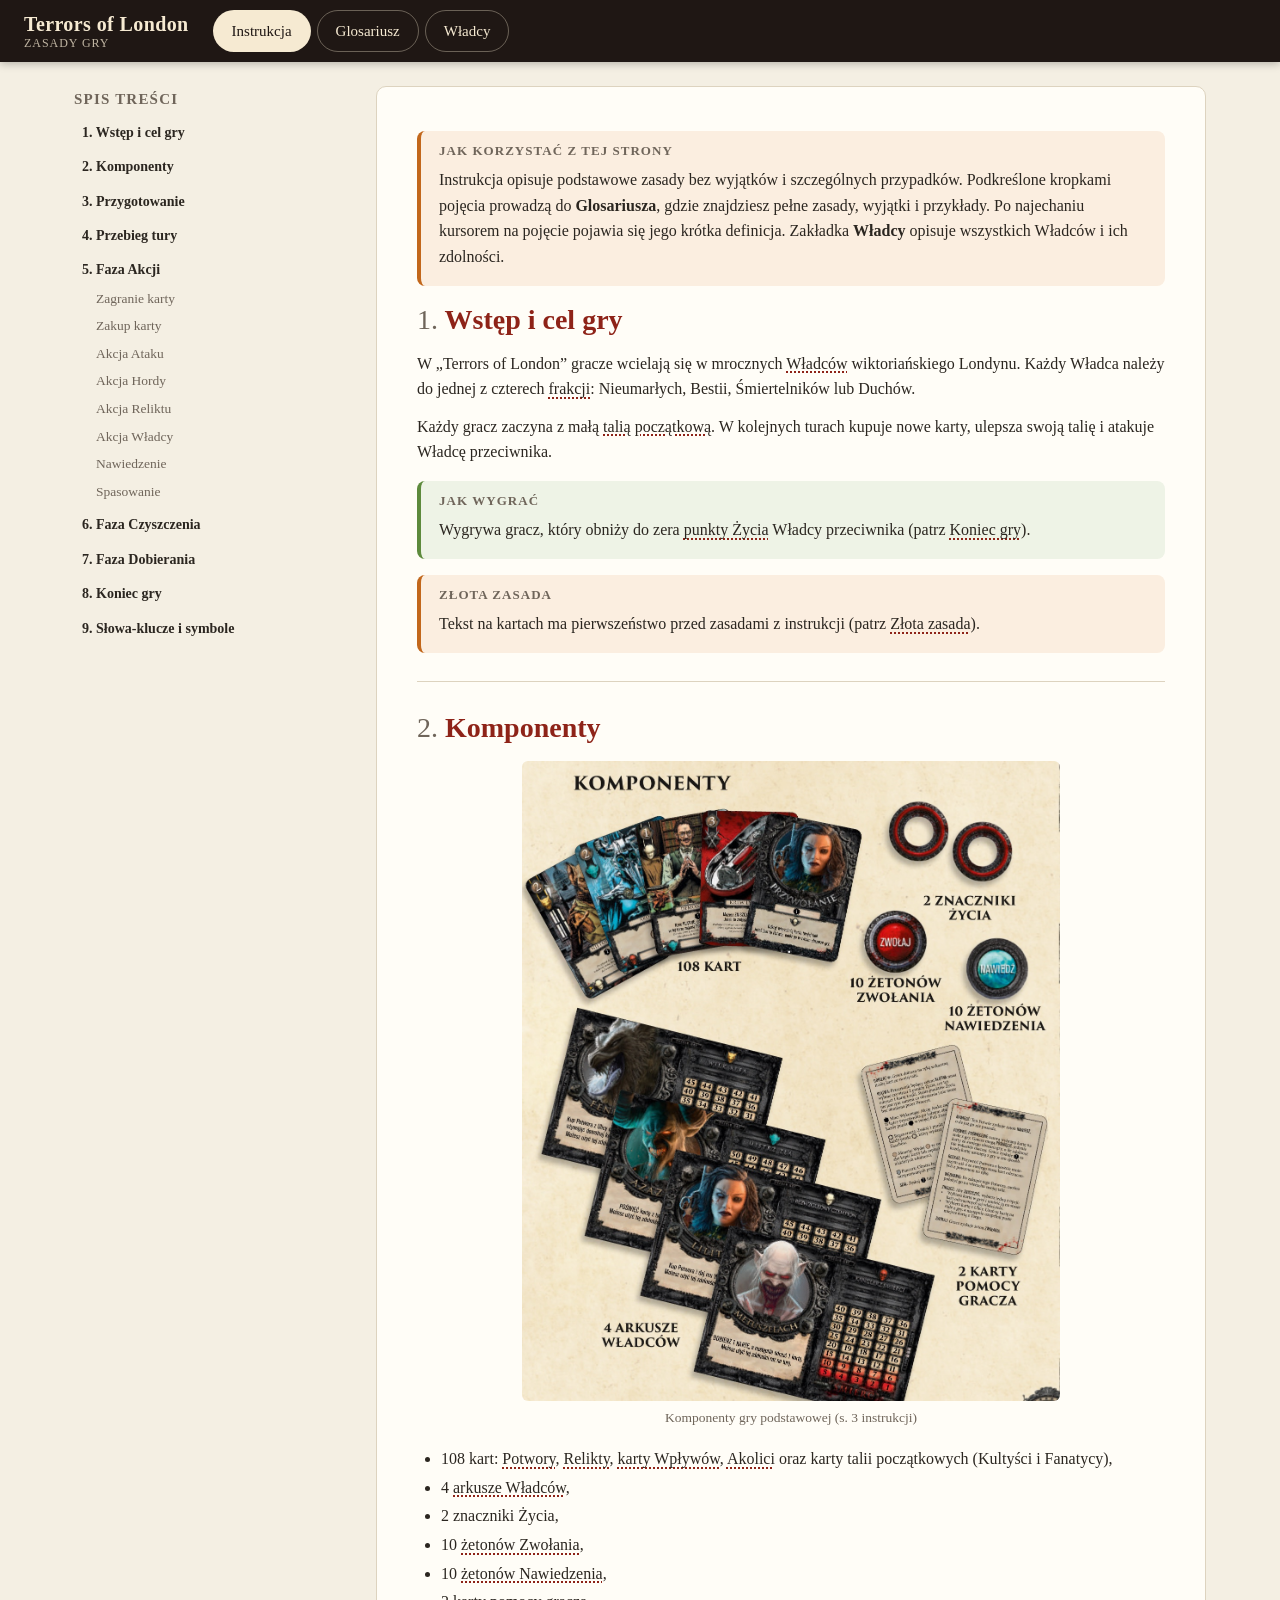
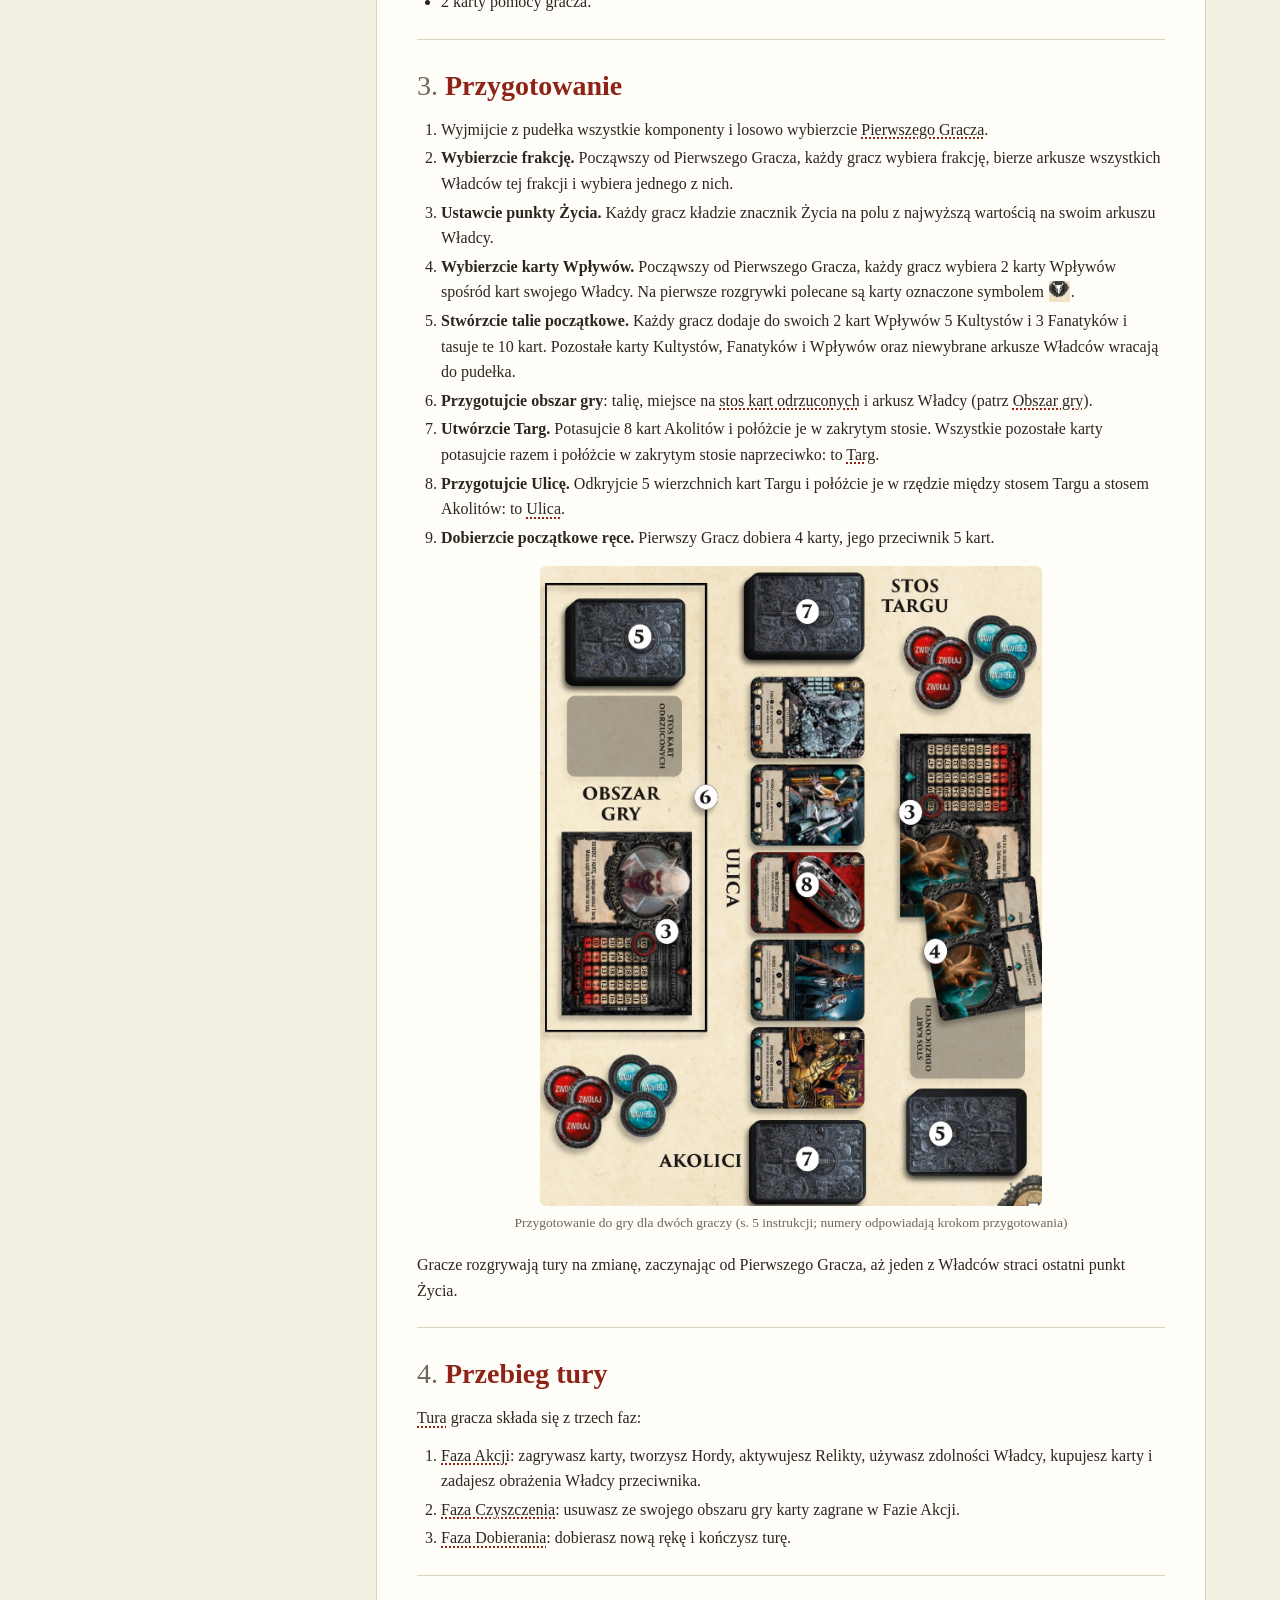
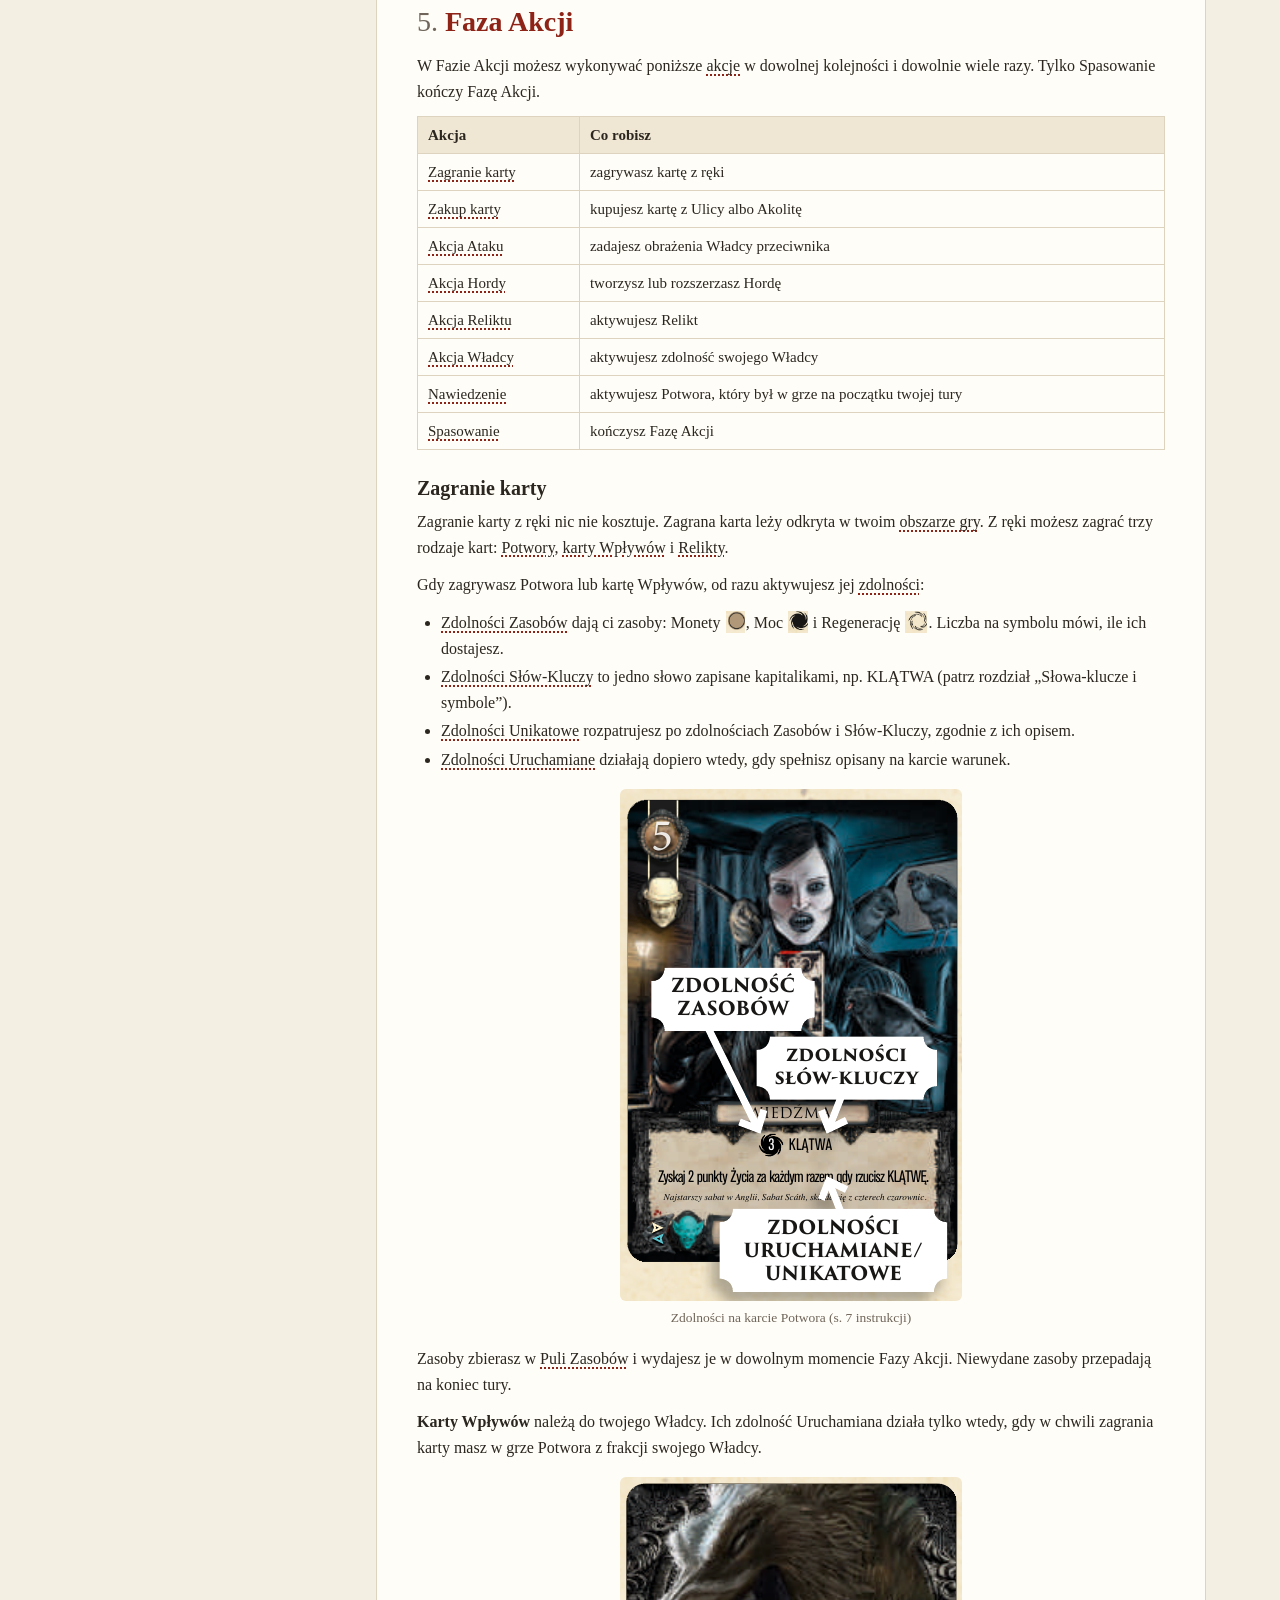
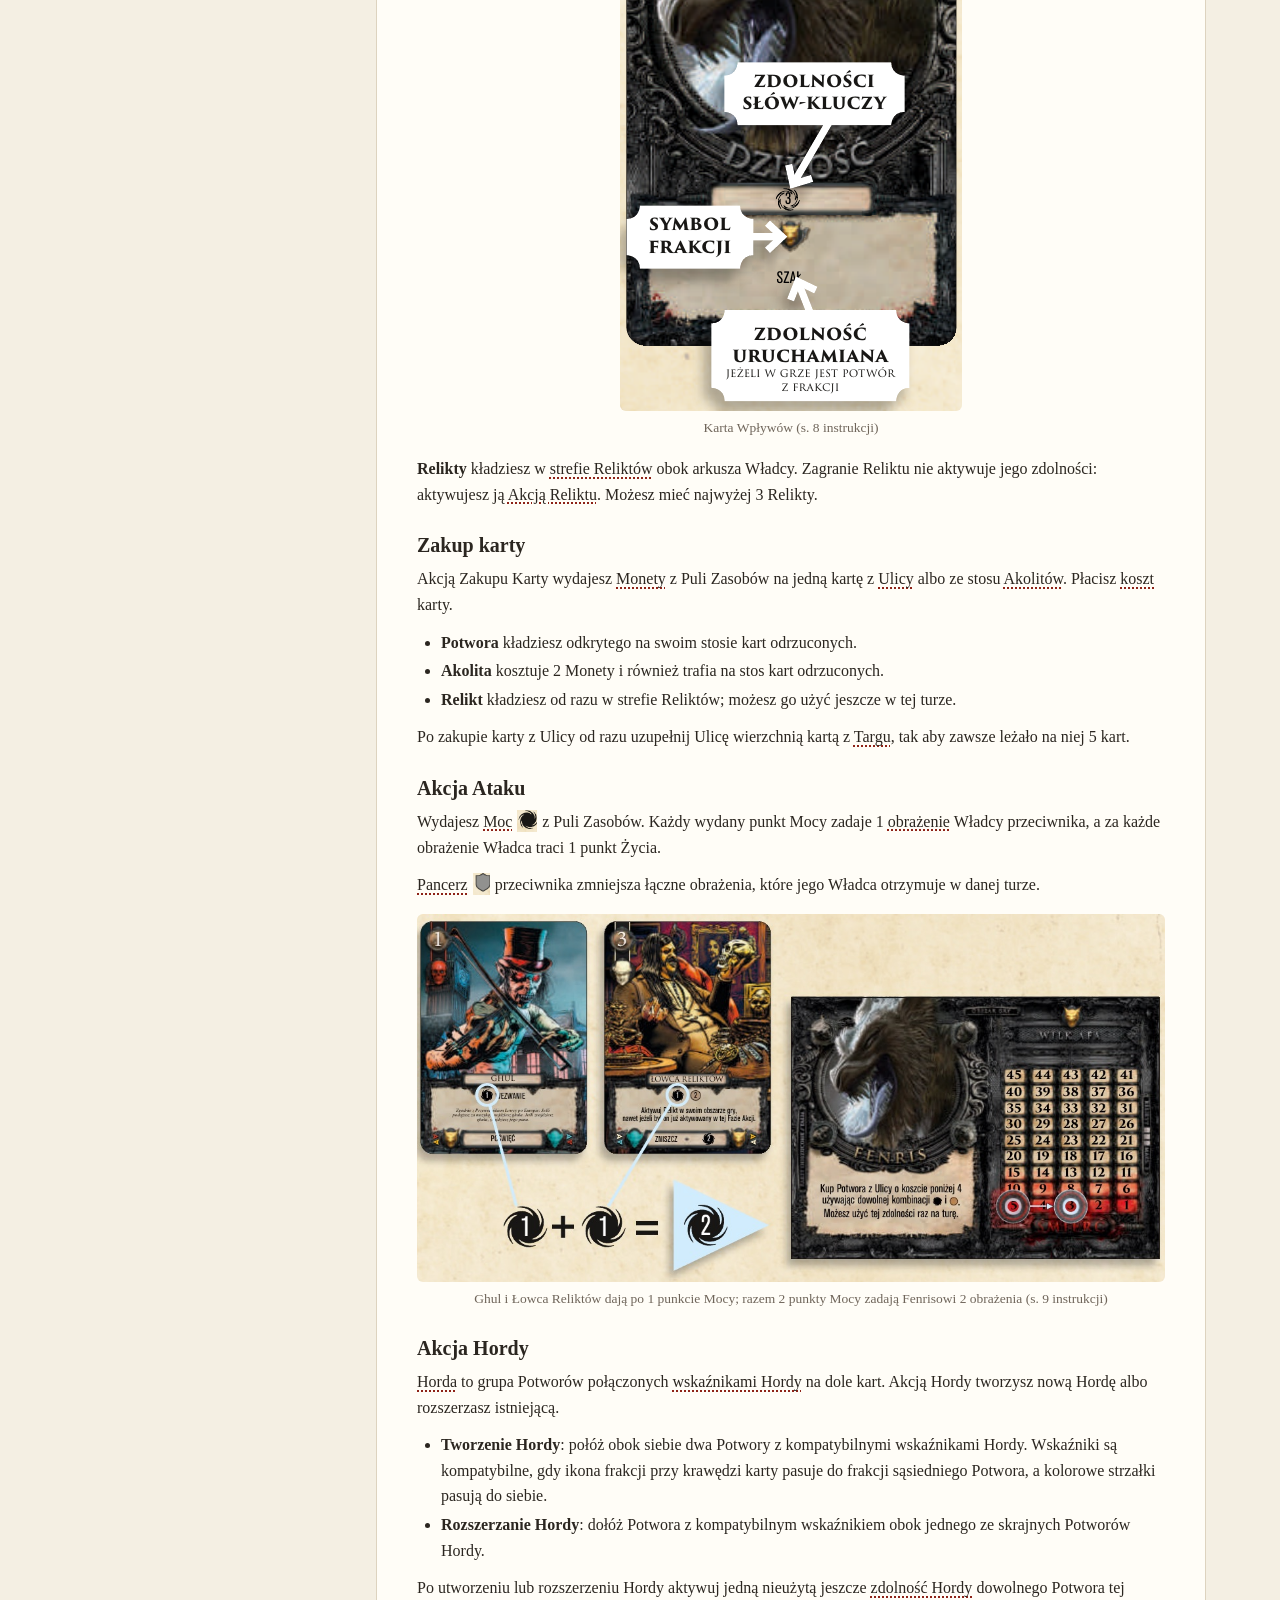
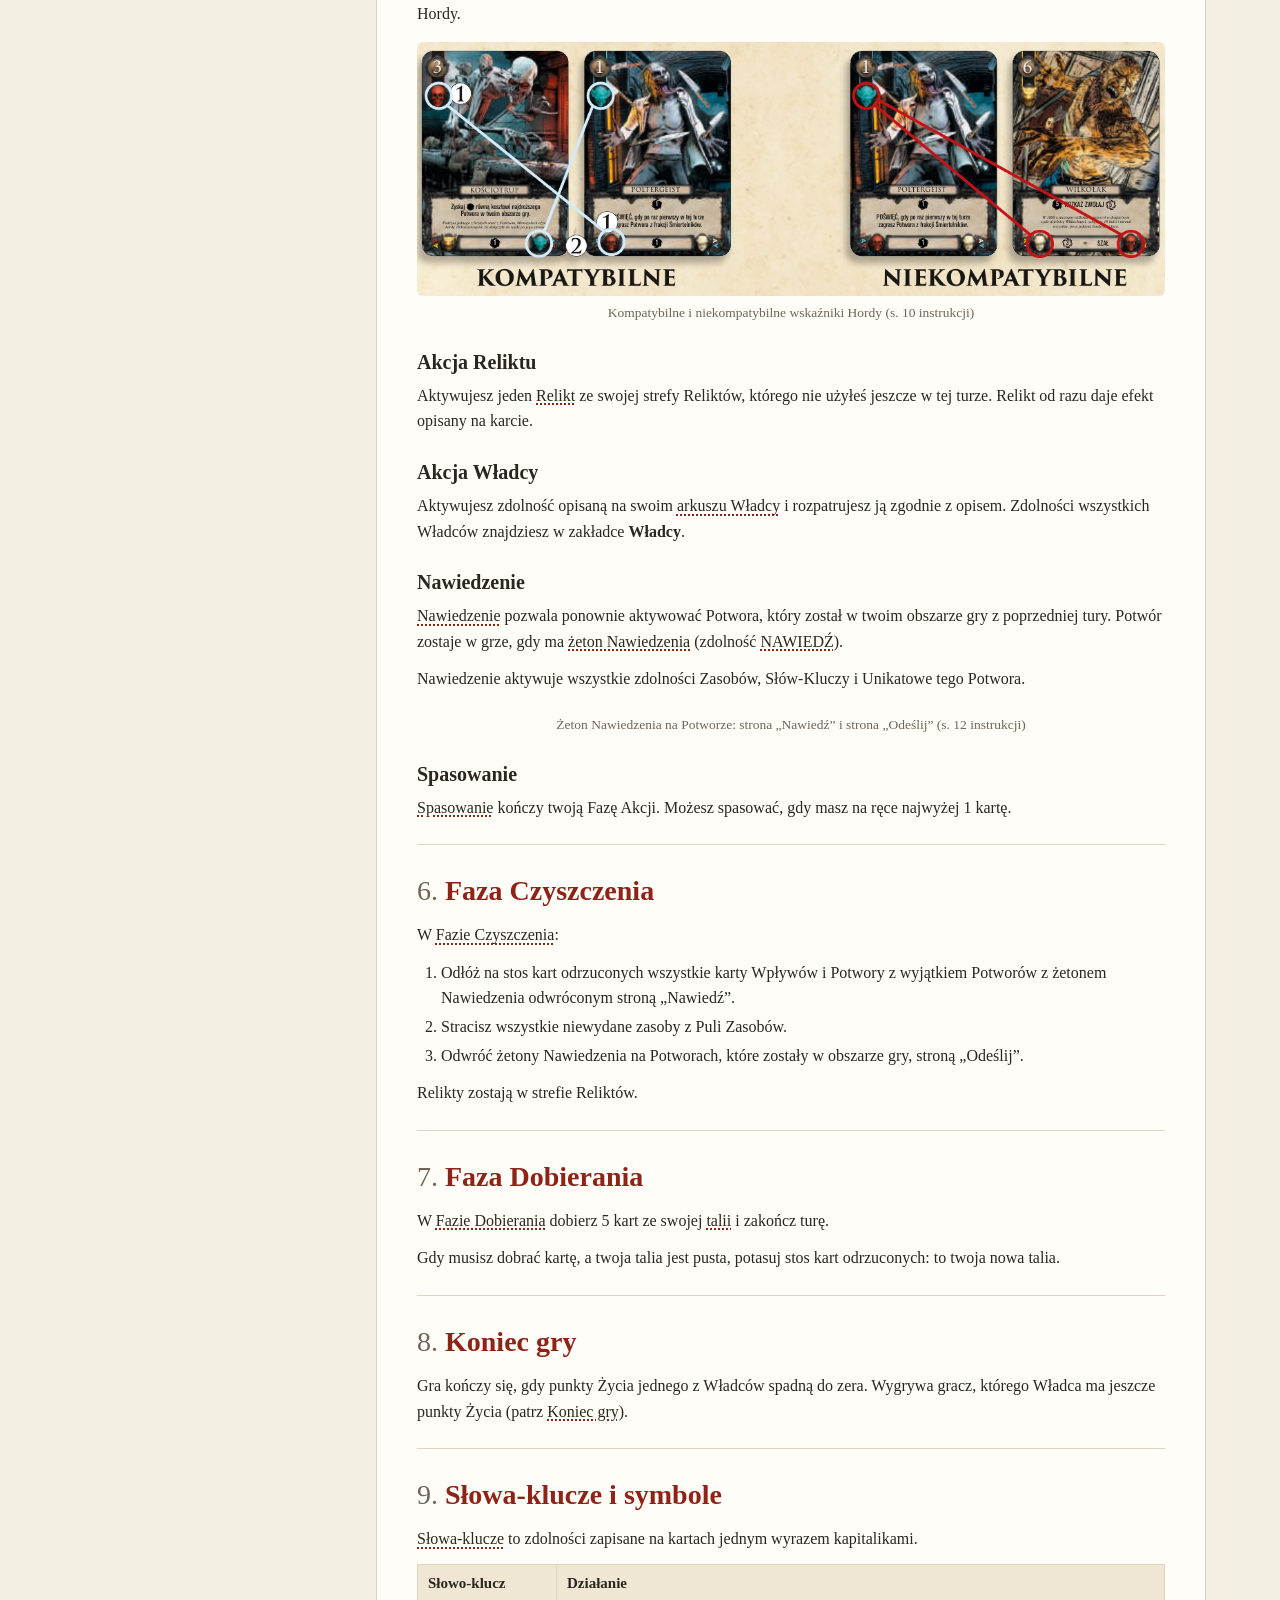
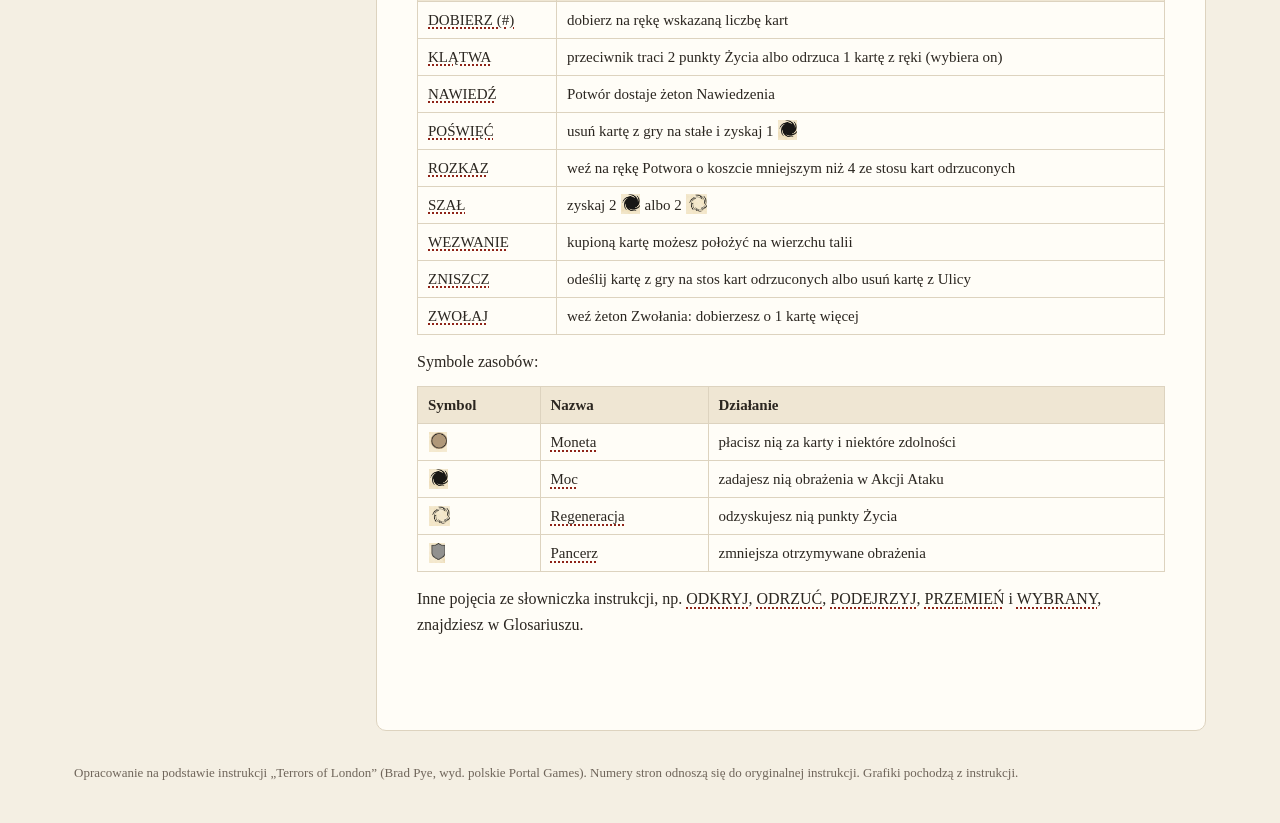
==== terrors-of-london/index.html @ a5dd88fc "Settle rulebook gaps in the Terrors of London base game State the owner's rulings plainly in the glo" ====
<!DOCTYPE html>
<html lang="pl">
<head>
<meta charset="utf-8">
<meta name="viewport" content="width=device-width, initial-scale=1">
<!-- Content Security Policy as a <meta> tag: an exception to the "send CSP as an HTTP header" rule.
     Reason: the page is hosted on GitHub Pages, which cannot send custom response headers,
     and it is also opened locally from file://, where there is no server at all.
     frame-ancestors is left out because browsers ignore it in a <meta> tag.
     The code uses no inline scripts or styles and no eval. On a host that can send headers, send instead:
     Content-Security-Policy: default-src 'self'; object-src 'none'; frame-ancestors 'none'; base-uri 'self'; form-action 'self' -->
<meta http-equiv="Content-Security-Policy" content="default-src 'self'; object-src 'none'; base-uri 'self'; form-action 'self'">
<title>Terrors of London — zasady gry</title>
<link rel="stylesheet" href="style.css?v=1794240911">
<script src="app.js?v=1794240503" defer></script>
</head>
<body>
<header class="top">
  <div class="brand">Terrors of London <span>zasady gry</span></div>
  <nav class="tabs" role="tablist">
    <a href="#rules" class="tab" data-tab="rules" role="tab">Instrukcja</a>
    <a href="#glossary" class="tab" data-tab="glossary" role="tab">Glosariusz</a>
    <a href="#lords" class="tab" data-tab="lords" role="tab">Władcy</a>
  </nav>
  
</header>
<div class="panel" id="rules">
  <nav class="side" aria-label="Spis treści"><h2>Spis treści</h2><ol class="toc"><li class="toc-1"><a href="#i-wstep-i-cel-gry">1. Wstęp i cel gry</a></li><li class="toc-1"><a href="#i-komponenty">2. Komponenty</a></li><li class="toc-1"><a href="#i-przygotowanie">3. Przygotowanie</a></li><li class="toc-1"><a href="#i-przebieg-tury">4. Przebieg tury</a></li><li class="toc-1"><a href="#i-faza-akcji">5. Faza Akcji</a></li><li class="toc-2"><a href="#i-zagranie-karty">Zagranie karty</a></li><li class="toc-2"><a href="#i-zakup-karty">Zakup karty</a></li><li class="toc-2"><a href="#i-akcja-ataku">Akcja Ataku</a></li><li class="toc-2"><a href="#i-akcja-hordy">Akcja Hordy</a></li><li class="toc-2"><a href="#i-akcja-reliktu">Akcja Reliktu</a></li><li class="toc-2"><a href="#i-akcja-wladcy">Akcja Władcy</a></li><li class="toc-2"><a href="#i-nawiedzenie">Nawiedzenie</a></li><li class="toc-2"><a href="#i-spasowanie">Spasowanie</a></li><li class="toc-1"><a href="#i-faza-czyszczenia">6. Faza Czyszczenia</a></li><li class="toc-1"><a href="#i-faza-dobierania">7. Faza Dobierania</a></li><li class="toc-1"><a href="#i-koniec-gry">8. Koniec gry</a></li><li class="toc-1"><a href="#i-slowa-klucze-i-symbole">9. Słowa-klucze i symbole</a></li></ol></nav>
  <main class="content rules"><aside class="box box-note"><h5>Jak korzystać z tej strony</h5><p>Instrukcja opisuje podstawowe zasady bez wyjątków i szczególnych przypadków. Podkreślone kropkami pojęcia prowadzą do <strong>Glosariusza</strong>, gdzie znajdziesz pełne zasady, wyjątki i przykłady. Po najechaniu kursorem na pojęcie pojawia się jego krótka definicja. Zakładka <strong>Władcy</strong> opisuje wszystkich Władców i ich zdolności.</p></aside><section class="chapter"><h2 id="i-wstep-i-cel-gry"><span class="num">1.</span> Wstęp i cel gry </h2><p>W „Terrors of London” gracze wcielają się w mrocznych <a class="term" href="#g-wladca">Władców</a> wiktoriańskiego Londynu. Każdy Władca należy do jednej z czterech <a class="term" href="#g-frakcja">frakcji</a>: Nieumarłych, Bestii, Śmiertelników lub Duchów.</p><p>Każdy gracz zaczyna z małą <a class="term" href="#g-talia-poczatkowa">talią początkową</a>. W kolejnych turach kupuje nowe karty, ulepsza swoją talię i atakuje Władcę przeciwnika.</p><aside class="box box-summary"><h5>Jak wygrać</h5><p>Wygrywa gracz, który obniży do zera <a class="term" href="#g-punkty-zycia">punkty Życia</a> Władcy przeciwnika (patrz <a class="term" href="#g-koniec-gry">Koniec gry</a>).</p></aside><aside class="box box-note"><h5>Złota zasada</h5><p>Tekst na kartach ma pierwszeństwo przed zasadami z instrukcji (patrz <a class="term" href="#g-zlota-zasada">Złota zasada</a>).</p></aside></section><section class="chapter"><h2 id="i-komponenty"><span class="num">2.</span> Komponenty </h2><figure class="fig"><div class="fig-imgs"><a href="img/komponenty.jpg?v=1794240328" target="_blank" rel="noopener"><img src="img/komponenty.jpg?v=1794240328" alt="Komponenty gry podstawowej (s. 3 instrukcji)" loading="lazy"></a></div><figcaption>Komponenty gry podstawowej (s. 3 instrukcji)</figcaption></figure><ul><li>108 kart: <a class="term" href="#g-potwor">Potwory</a>, <a class="term" href="#g-relikt">Relikty</a>, <a class="term" href="#g-karta-wplywow">karty Wpływów</a>, <a class="term" href="#g-akolita">Akolici</a> oraz karty talii początkowych (Kultyści i Fanatycy),</li><li>4 <a class="term" href="#g-arkusz-wladcy">arkusze Władców</a>,</li><li>2 znaczniki Życia,</li><li>10 <a class="term" href="#g-zeton-zwolania">żetonów Zwołania</a>,</li><li>10 <a class="term" href="#g-zeton-nawiedzenia">żetonów Nawiedzenia</a>,</li><li>2 karty pomocy gracza.</li></ul></section><section class="chapter"><h2 id="i-przygotowanie"><span class="num">3.</span> Przygotowanie </h2><ol><li>Wyjmijcie z pudełka wszystkie komponenty i losowo wybierzcie <a class="term" href="#g-pierwszy-gracz">Pierwszego Gracza</a>.</li><li><strong>Wybierzcie frakcję.</strong> Począwszy od Pierwszego Gracza, każdy gracz wybiera frakcję, bierze arkusze wszystkich Władców tej frakcji i wybiera jednego z nich.</li><li><strong>Ustawcie punkty Życia.</strong> Każdy gracz kładzie znacznik Życia na polu z najwyższą wartością na swoim arkuszu Władcy.</li><li><strong>Wybierzcie karty Wpływów.</strong> Począwszy od Pierwszego Gracza, każdy gracz wybiera 2 karty Wpływów spośród kart swojego Władcy. Na pierwsze rozgrywki polecane są karty oznaczone symbolem <img class="icon" src="img/symbol-polecane.png?v=1794240361" alt="symbol kart polecanych na pierwsze rozgrywki" title="symbol kart polecanych na pierwsze rozgrywki">.</li><li><strong>Stwórzcie talie początkowe.</strong> Każdy gracz dodaje do swoich 2 kart Wpływów 5 Kultystów i 3 Fanatyków i tasuje te 10 kart. Pozostałe karty Kultystów, Fanatyków i Wpływów oraz niewybrane arkusze Władców wracają do pudełka.</li><li><strong>Przygotujcie obszar gry</strong>: talię, miejsce na <a class="term" href="#g-stos-kart-odrzuconych">stos kart odrzuconych</a> i arkusz Władcy (patrz <a class="term" href="#g-obszar-gry">Obszar gry</a>).</li><li><strong>Utwórzcie Targ.</strong> Potasujcie 8 kart Akolitów i połóżcie je w zakrytym stosie. Wszystkie pozostałe karty potasujcie razem i połóżcie w zakrytym stosie naprzeciwko: to <a class="term" href="#g-targ">Targ</a>.</li><li><strong>Przygotujcie Ulicę.</strong> Odkryjcie 5 wierzchnich kart Targu i połóżcie je w rzędzie między stosem Targu a stosem Akolitów: to <a class="term" href="#g-ulica">Ulica</a>.</li><li><strong>Dobierzcie początkowe ręce.</strong> Pierwszy Gracz dobiera 4 karty, jego przeciwnik 5 kart.</li></ol><figure class="fig"><div class="fig-imgs"><a href="img/obszar-gry.jpg?v=1794240333" target="_blank" rel="noopener"><img src="img/obszar-gry.jpg?v=1794240333" alt="Przygotowanie do gry dla dwóch graczy (s. 5 instrukcji; numery odpowiadają krokom przygotowania)" loading="lazy"></a></div><figcaption>Przygotowanie do gry dla dwóch graczy (s. 5 instrukcji; numery odpowiadają krokom przygotowania)</figcaption></figure><p>Gracze rozgrywają tury na zmianę, zaczynając od Pierwszego Gracza, aż jeden z Władców straci ostatni punkt Życia.</p></section><section class="chapter"><h2 id="i-przebieg-tury"><span class="num">4.</span> Przebieg tury </h2><p><a class="term" href="#g-tura">Tura</a> gracza składa się z trzech faz:</p><ol><li><a class="term" href="#g-faza-akcji">Faza Akcji</a>: zagrywasz karty, tworzysz Hordy, aktywujesz Relikty, używasz zdolności Władcy, kupujesz karty i zadajesz obrażenia Władcy przeciwnika.</li><li><a class="term" href="#g-faza-czyszczenia">Faza Czyszczenia</a>: usuwasz ze swojego obszaru gry karty zagrane w Fazie Akcji.</li><li><a class="term" href="#g-faza-dobierania">Faza Dobierania</a>: dobierasz nową rękę i kończysz turę.</li></ol></section><section class="chapter"><h2 id="i-faza-akcji"><span class="num">5.</span> Faza Akcji </h2><p>W Fazie Akcji możesz wykonywać poniższe <a class="term" href="#g-akcja">akcje</a> w dowolnej kolejności i dowolnie wiele razy. Tylko Spasowanie kończy Fazę Akcji.</p><div class="table-wrap"><table><thead><tr><th>Akcja</th><th>Co robisz</th></tr></thead><tbody><tr><td><a class="term" href="#g-zagranie-karty">Zagranie karty</a></td><td>zagrywasz kartę z ręki</td></tr><tr><td><a class="term" href="#g-zakup-karty">Zakup karty</a></td><td>kupujesz kartę z Ulicy albo Akolitę</td></tr><tr><td><a class="term" href="#g-akcja-ataku">Akcja Ataku</a></td><td>zadajesz obrażenia Władcy przeciwnika</td></tr><tr><td><a class="term" href="#g-akcja-hordy">Akcja Hordy</a></td><td>tworzysz lub rozszerzasz Hordę</td></tr><tr><td><a class="term" href="#g-akcja-reliktu">Akcja Reliktu</a></td><td>aktywujesz Relikt</td></tr><tr><td><a class="term" href="#g-akcja-wladcy">Akcja Władcy</a></td><td>aktywujesz zdolność swojego Władcy</td></tr><tr><td><a class="term" href="#g-nawiedzenie">Nawiedzenie</a></td><td>aktywujesz Potwora, który był w grze na początku twojej tury</td></tr><tr><td><a class="term" href="#g-spasowanie">Spasowanie</a></td><td>kończysz Fazę Akcji</td></tr></tbody></table></div><div class="sub"><h3 id="i-zagranie-karty">Zagranie karty </h3><p>Zagranie karty z ręki nic nie kosztuje. Zagrana karta leży odkryta w twoim <a class="term" href="#g-obszar-gry">obszarze gry</a>. Z ręki możesz zagrać trzy rodzaje kart: <a class="term" href="#g-potwor">Potwory</a>, <a class="term" href="#g-karta-wplywow">karty Wpływów</a> i <a class="term" href="#g-relikt">Relikty</a>.</p><p>Gdy zagrywasz Potwora lub kartę Wpływów, od razu aktywujesz jej <a class="term" href="#g-zdolnosc">zdolności</a>:</p><ul><li><a class="term" href="#g-zdolnosc-zasobow">Zdolności Zasobów</a> dają ci zasoby: Monety <img class="icon" src="img/moneta.png?v=1794240360" alt="Moneta" title="Moneta">, Moc <img class="icon" src="img/moc.png?v=1794240359" alt="Moc" title="Moc"> i Regenerację <img class="icon" src="img/regeneracja.png?v=1794240360" alt="Regeneracja" title="Regeneracja">. Liczba na symbolu mówi, ile ich dostajesz.</li><li><a class="term" href="#g-zdolnosc-slow-kluczy">Zdolności Słów-Kluczy</a> to jedno słowo zapisane kapitalikami, np. KLĄTWA (patrz rozdział „Słowa-klucze i symbole”).</li><li><a class="term" href="#g-zdolnosc-unikatowa">Zdolności Unikatowe</a> rozpatrujesz po zdolnościach Zasobów i Słów-Kluczy, zgodnie z ich opisem.</li><li><a class="term" href="#g-zdolnosc-uruchamiana">Zdolności Uruchamiane</a> działają dopiero wtedy, gdy spełnisz opisany na karcie warunek.</li></ul><figure class="fig"><div class="fig-imgs"><a href="img/zdolnosci-karty.png?v=1794240333" target="_blank" rel="noopener"><img src="img/zdolnosci-karty.png?v=1794240333" alt="Zdolności na karcie Potwora (s. 7 instrukcji)" loading="lazy"></a></div><figcaption>Zdolności na karcie Potwora (s. 7 instrukcji)</figcaption></figure><p>Zasoby zbierasz w <a class="term" href="#g-pula-zasobow">Puli Zasobów</a> i wydajesz je w dowolnym momencie Fazy Akcji. Niewydane zasoby przepadają na koniec tury.</p><p><strong>Karty Wpływów</strong> należą do twojego Władcy. Ich zdolność Uruchamiana działa tylko wtedy, gdy w chwili zagrania karty masz w grze Potwora z frakcji swojego Władcy.</p><figure class="fig"><div class="fig-imgs"><a href="img/karta-wplywow.png?v=1794240333" target="_blank" rel="noopener"><img src="img/karta-wplywow.png?v=1794240333" alt="Karta Wpływów (s. 8 instrukcji)" loading="lazy"></a></div><figcaption>Karta Wpływów (s. 8 instrukcji)</figcaption></figure><p><strong>Relikty</strong> kładziesz w <a class="term" href="#g-strefa-reliktow">strefie Reliktów</a> obok arkusza Władcy. Zagranie Reliktu nie aktywuje jego zdolności: aktywujesz ją <a class="term" href="#g-akcja-reliktu">Akcją Reliktu</a>. Możesz mieć najwyżej 3 Relikty.</p></div><div class="sub"><h3 id="i-zakup-karty">Zakup karty </h3><p>Akcją Zakupu Karty wydajesz <a class="term" href="#g-moneta">Monety</a> z Puli Zasobów na jedną kartę z <a class="term" href="#g-ulica">Ulicy</a> albo ze stosu <a class="term" href="#g-akolita">Akolitów</a>. Płacisz <a class="term" href="#g-koszt">koszt</a> karty.</p><ul><li><strong>Potwora</strong> kładziesz odkrytego na swoim stosie kart odrzuconych.</li><li><strong>Akolita</strong> kosztuje 2 Monety i również trafia na stos kart odrzuconych.</li><li><strong>Relikt</strong> kładziesz od razu w strefie Reliktów; możesz go użyć jeszcze w tej turze.</li></ul><p>Po zakupie karty z Ulicy od razu uzupełnij Ulicę wierzchnią kartą z <a class="term" href="#g-targ">Targu</a>, tak aby zawsze leżało na niej 5 kart.</p></div><div class="sub"><h3 id="i-akcja-ataku">Akcja Ataku </h3><p>Wydajesz <a class="term" href="#g-moc">Moc</a> <img class="icon" src="img/moc.png?v=1794240359" alt="Moc" title="Moc"> z Puli Zasobów. Każdy wydany punkt Mocy zadaje 1 <a class="term" href="#g-obrazenia">obrażenie</a> Władcy przeciwnika, a za każde obrażenie Władca traci 1 punkt Życia.</p><p><a class="term" href="#g-pancerz">Pancerz</a> <img class="icon" src="img/pancerz.png?v=1794240360" alt="Pancerz" title="Pancerz"> przeciwnika zmniejsza łączne obrażenia, które jego Władca otrzymuje w danej turze.</p><figure class="fig"><div class="fig-imgs"><a href="img/przyklad-ataku.jpg?v=1794240994" target="_blank" rel="noopener"><img src="img/przyklad-ataku.jpg?v=1794240994" alt="Ghul i Łowca Reliktów dają po 1 punkcie Mocy; razem 2 punkty Mocy zadają Fenrisowi 2 obrażenia (s. 9 instrukcji)" loading="lazy"></a></div><figcaption>Ghul i Łowca Reliktów dają po 1 punkcie Mocy; razem 2 punkty Mocy zadają Fenrisowi 2 obrażenia (s. 9 instrukcji)</figcaption></figure></div><div class="sub"><h3 id="i-akcja-hordy">Akcja Hordy </h3><p><a class="term" href="#g-horda">Horda</a> to grupa Potworów połączonych <a class="term" href="#g-wskaznik-hordy">wskaźnikami Hordy</a> na dole kart. Akcją Hordy tworzysz nową Hordę albo rozszerzasz istniejącą.</p><ul><li><strong>Tworzenie Hordy</strong>: połóż obok siebie dwa Potwory z kompatybilnymi wskaźnikami Hordy. Wskaźniki są kompatybilne, gdy ikona frakcji przy krawędzi karty pasuje do frakcji sąsiedniego Potwora, a kolorowe strzałki pasują do siebie.</li><li><strong>Rozszerzanie Hordy</strong>: dołóż Potwora z kompatybilnym wskaźnikiem obok jednego ze skrajnych Potworów Hordy.</li></ul><p>Po utworzeniu lub rozszerzeniu Hordy aktywuj jedną nieużytą jeszcze <a class="term" href="#g-zdolnosc-hordy">zdolność Hordy</a> dowolnego Potwora tej Hordy.</p><figure class="fig"><div class="fig-imgs"><a href="img/horda-kompatybilnosc.jpg?v=1794240335" target="_blank" rel="noopener"><img src="img/horda-kompatybilnosc.jpg?v=1794240335" alt="Kompatybilne i niekompatybilne wskaźniki Hordy (s. 10 instrukcji)" loading="lazy"></a></div><figcaption>Kompatybilne i niekompatybilne wskaźniki Hordy (s. 10 instrukcji)</figcaption></figure></div><div class="sub"><h3 id="i-akcja-reliktu">Akcja Reliktu </h3><p>Aktywujesz jeden <a class="term" href="#g-relikt">Relikt</a> ze swojej strefy Reliktów, którego nie użyłeś jeszcze w tej turze. Relikt od razu daje efekt opisany na karcie.</p></div><div class="sub"><h3 id="i-akcja-wladcy">Akcja Władcy </h3><p>Aktywujesz zdolność opisaną na swoim <a class="term" href="#g-arkusz-wladcy">arkuszu Władcy</a> i rozpatrujesz ją zgodnie z opisem. Zdolności wszystkich Władców znajdziesz w zakładce <strong>Władcy</strong>.</p></div><div class="sub"><h3 id="i-nawiedzenie">Nawiedzenie </h3><p><a class="term" href="#g-nawiedzenie">Nawiedzenie</a> pozwala ponownie aktywować Potwora, który został w twoim obszarze gry z poprzedniej tury. Potwór zostaje w grze, gdy ma <a class="term" href="#g-zeton-nawiedzenia">żeton Nawiedzenia</a> (zdolność <a class="term" href="#g-nawiedz">NAWIEDŹ</a>).</p><p>Nawiedzenie aktywuje wszystkie zdolności Zasobów, Słów-Kluczy i Unikatowe tego Potwora.</p><figure class="fig"><div class="fig-imgs"><a href="img/nawiedzenie.jpg?v=1794240338" target="_blank" rel="noopener"><img src="img/nawiedzenie.jpg?v=1794240338" alt="Żeton Nawiedzenia na Potworze: strona „Nawiedź” i strona „Odeślij” (s. 12 instrukcji)" loading="lazy"></a></div><figcaption>Żeton Nawiedzenia na Potworze: strona „Nawiedź” i strona „Odeślij” (s. 12 instrukcji)</figcaption></figure></div><div class="sub"><h3 id="i-spasowanie">Spasowanie </h3><p><a class="term" href="#g-spasowanie">Spasowanie</a> kończy twoją Fazę Akcji. Możesz spasować, gdy masz na ręce najwyżej 1 kartę.</p></div></section><section class="chapter"><h2 id="i-faza-czyszczenia"><span class="num">6.</span> Faza Czyszczenia </h2><p>W <a class="term" href="#g-faza-czyszczenia">Fazie Czyszczenia</a>:</p><ol><li>Odłóż na stos kart odrzuconych wszystkie karty Wpływów i Potwory z wyjątkiem Potworów z żetonem Nawiedzenia odwróconym stroną „Nawiedź”.</li><li>Stracisz wszystkie niewydane zasoby z Puli Zasobów.</li><li>Odwróć żetony Nawiedzenia na Potworach, które zostały w obszarze gry, stroną „Odeślij”.</li></ol><p>Relikty zostają w strefie Reliktów.</p></section><section class="chapter"><h2 id="i-faza-dobierania"><span class="num">7.</span> Faza Dobierania </h2><p>W <a class="term" href="#g-faza-dobierania">Fazie Dobierania</a> dobierz 5 kart ze swojej <a class="term" href="#g-talia">talii</a> i zakończ turę.</p><p>Gdy musisz dobrać kartę, a twoja talia jest pusta, potasuj stos kart odrzuconych: to twoja nowa talia.</p></section><section class="chapter"><h2 id="i-koniec-gry"><span class="num">8.</span> Koniec gry </h2><p>Gra kończy się, gdy punkty Życia jednego z Władców spadną do zera. Wygrywa gracz, którego Władca ma jeszcze punkty Życia (patrz <a class="term" href="#g-koniec-gry">Koniec gry</a>).</p></section><section class="chapter"><h2 id="i-slowa-klucze-i-symbole"><span class="num">9.</span> Słowa-klucze i symbole </h2><p><a class="term" href="#g-slowo-klucz">Słowa-klucze</a> to zdolności zapisane na kartach jednym wyrazem kapitalikami.</p><div class="table-wrap"><table><thead><tr><th>Słowo-klucz</th><th>Działanie</th></tr></thead><tbody><tr><td><a class="term" href="#g-dobierz">DOBIERZ (#)</a></td><td>dobierz na rękę wskazaną liczbę kart</td></tr><tr><td><a class="term" href="#g-klatwa">KLĄTWA</a></td><td>przeciwnik traci 2 punkty Życia albo odrzuca 1 kartę z ręki (wybiera on)</td></tr><tr><td><a class="term" href="#g-nawiedz">NAWIEDŹ</a></td><td>Potwór dostaje żeton Nawiedzenia</td></tr><tr><td><a class="term" href="#g-poswiec">POŚWIĘĆ</a></td><td>usuń kartę z gry na stałe i zyskaj 1 <img class="icon" src="img/moc.png?v=1794240359" alt="Moc" title="Moc"></td></tr><tr><td><a class="term" href="#g-rozkaz">ROZKAZ</a></td><td>weź na rękę Potwora o koszcie mniejszym niż 4 ze stosu kart odrzuconych</td></tr><tr><td><a class="term" href="#g-szal">SZAŁ</a></td><td>zyskaj 2 <img class="icon" src="img/moc.png?v=1794240359" alt="Moc" title="Moc"> albo 2 <img class="icon" src="img/regeneracja.png?v=1794240360" alt="Regeneracja" title="Regeneracja"></td></tr><tr><td><a class="term" href="#g-wezwanie">WEZWANIE</a></td><td>kupioną kartę możesz położyć na wierzchu talii</td></tr><tr><td><a class="term" href="#g-zniszcz">ZNISZCZ</a></td><td>odeślij kartę z gry na stos kart odrzuconych albo usuń kartę z Ulicy</td></tr><tr><td><a class="term" href="#g-zwolaj">ZWOŁAJ</a></td><td>weź żeton Zwołania: dobierzesz o 1 kartę więcej</td></tr></tbody></table></div><p>Symbole zasobów:</p><div class="table-wrap"><table><thead><tr><th>Symbol</th><th>Nazwa</th><th>Działanie</th></tr></thead><tbody><tr><td><img class="icon" src="img/moneta.png?v=1794240360" alt="Moneta" title="Moneta"></td><td><a class="term" href="#g-moneta">Moneta</a></td><td>płacisz nią za karty i niektóre zdolności</td></tr><tr><td><img class="icon" src="img/moc.png?v=1794240359" alt="Moc" title="Moc"></td><td><a class="term" href="#g-moc">Moc</a></td><td>zadajesz nią obrażenia w Akcji Ataku</td></tr><tr><td><img class="icon" src="img/regeneracja.png?v=1794240360" alt="Regeneracja" title="Regeneracja"></td><td><a class="term" href="#g-regeneracja">Regeneracja</a></td><td>odzyskujesz nią punkty Życia</td></tr><tr><td><img class="icon" src="img/pancerz.png?v=1794240360" alt="Pancerz" title="Pancerz"></td><td><a class="term" href="#g-pancerz">Pancerz</a></td><td>zmniejsza otrzymywane obrażenia</td></tr></tbody></table></div><p>Inne pojęcia ze słowniczka instrukcji, np. <a class="term" href="#g-odkryj">ODKRYJ</a>, <a class="term" href="#g-odrzuc">ODRZUĆ</a>, <a class="term" href="#g-podejrzyj">PODEJRZYJ</a>, <a class="term" href="#g-przemien">PRZEMIEŃ</a> i <a class="term" href="#g-wybrany">WYBRANY</a>, znajdziesz w Glosariuszu.</p></section></main>
</div>
<div class="panel" id="glossary">
  <nav class="side" aria-label="Indeks glosariusza">
    <h2>Glosariusz</h2>
    <label class="search"><span class="sr">Szukaj hasła</span>
      <input id="search" type="search" placeholder="Szukaj hasła…" autocomplete="off"></label>
    <label class="search-full"><input id="search-full-text" type="checkbox"> szukaj także w treści</label>
    <p class="count" id="result-count"></p>
    <div class="letters"><a href="#letter-10">A</a><a href="#letter-12">B</a><a href="#letter-13">C</a><a href="#letter-15">D</a><a href="#letter-18">F</a><a href="#letter-20">H</a><a href="#letter-23">K</a><a href="#letter-26">M</a><a href="#letter-27">N</a><a href="#letter-29">O</a><a href="#letter-31">P</a><a href="#letter-33">R</a><a href="#letter-34">S</a><a href="#letter-35">Ś</a><a href="#letter-36">T</a><a href="#letter-37">U</a><a href="#letter-39">W</a><a href="#letter-42">Z</a><a href="#letter-44">Ż</a></div>
  </nav>
  <main class="content gloss">
    <p class="gloss-intro">Hasła o wspólnym pierwszym słowie są zebrane w grupy (▸).
    Hasła zapisane kursywą są odsyłaczami do hasła głównego.</p>
    <p class="empty" id="no-results" hidden>Brak haseł pasujących do wyszukiwania.</p>
    <section class="letter" id="letter-10"><h2>A</h2><section class="group" data-search="Akcja Akcja Ataku Akcja Hordy Akcja Reliktu Akcja Władcy"><h3 class="group-title"><span class="group-mark" aria-hidden="true">▸</span> <a class="term" href="#g-akcja">Akcja</a></h3><div class="group-body"><article class="entry" id="g-akcja" data-search="Akcja"><h3><span class="t">Akcja</span><button type="button" class="copy-link" data-anchor="g-akcja" title="Kopiuj link" aria-label="Kopiuj link do hasła Akcja"><svg viewBox="0 0 24 24" width="16" height="16" fill="none" stroke="currentColor" stroke-width="2" stroke-linecap="round" stroke-linejoin="round" aria-hidden="true"><path d="M10 13a5 5 0 0 0 7.54.54l3-3a5 5 0 0 0-7.07-7.07l-1.72 1.71"/><path d="M14 11a5 5 0 0 0-7.54-.54l-3 3a5 5 0 0 0 7.07 7.07l1.71-1.71"/></svg></button><span class="pages">instrukcja s. 6</span></h3><div class="def"><p>Pojedyncze działanie gracza w jego <a class="term" href="#g-faza-akcji">Fazie Akcji</a>.</p></div><section><h4>Zasady </h4><p>W Fazie Akcji gracz może wykonywać poniższe akcje w dowolnej kolejności i dowolnie wiele razy:</p><ul><li><a class="term" href="#g-zagranie-karty">Zagranie karty</a>: zagranie karty z ręki,</li><li><a class="term" href="#g-zakup-karty">Zakup karty</a>: zakup karty z <a class="term" href="#g-ulica">Ulicy</a> lub ze stosu <a class="term" href="#g-akolita">Akolitów</a>,</li><li><a class="term" href="#g-akcja-ataku">Akcja Ataku</a>: zadanie obrażeń przeciwnikowi,</li><li><a class="term" href="#g-akcja-hordy">Akcja Hordy</a>: utworzenie lub rozszerzenie <a class="term" href="#g-horda">Hordy</a>,</li><li><a class="term" href="#g-akcja-reliktu">Akcja Reliktu</a>: aktywacja <a class="term" href="#g-relikt">Reliktu</a>,</li><li><a class="term" href="#g-akcja-wladcy">Akcja Władcy</a>: aktywacja zdolności <a class="term" href="#g-wladca">Władcy</a>,</li><li><a class="term" href="#g-nawiedzenie">Nawiedzenie</a>: aktywacja Potwora, który był w grze na początku tury gracza,</li><li><a class="term" href="#g-spasowanie">Spasowanie</a>: koniec Fazy Akcji.</li></ul></section><section><h4>Wyjątki i szczególne przypadki </h4><ul><li><a class="term" href="#g-spasowanie">Spasowanie</a> można wykonać tylko raz: kończy ono Fazę Akcji.</li><li>Każdy <a class="term" href="#g-relikt">Relikt</a> można aktywować tylko raz na turę, każdą <a class="term" href="#g-zdolnosc-hordy">zdolność Hordy</a> tylko raz na Fazę Akcji, a każdego Potwora tylko raz na turę akcją <a class="term" href="#g-nawiedzenie">Nawiedzenia</a>.</li><li>Zdolności Władców z gry podstawowej działają raz na turę (napis na arkuszu Władcy).</li></ul></section><footer class="related"><h4>Powiązane hasła</h4><ul><li><a class="chip term" href="#g-faza-akcji">Faza Akcji</a></li><li><a class="chip term" href="#g-zagranie-karty">Zagranie karty</a></li><li><a class="chip term" href="#g-zakup-karty">Zakup karty</a></li><li><a class="chip term" href="#g-ulica">Ulica</a></li><li><a class="chip term" href="#g-akolita">Akolita</a></li><li><a class="chip term" href="#g-akcja-ataku">Akcja Ataku</a></li><li><a class="chip term" href="#g-akcja-hordy">Akcja Hordy</a></li><li><a class="chip term" href="#g-horda">Horda</a></li><li><a class="chip term" href="#g-akcja-reliktu">Akcja Reliktu</a></li><li><a class="chip term" href="#g-relikt">Relikt</a></li><li><a class="chip term" href="#g-akcja-wladcy">Akcja Władcy</a></li><li><a class="chip term" href="#g-wladca">Władca</a></li><li><a class="chip term" href="#g-nawiedzenie">Nawiedzenie</a></li><li><a class="chip term" href="#g-spasowanie">Spasowanie</a></li><li><a class="chip term" href="#g-zdolnosc-hordy">Zdolność Hordy</a></li></ul></footer></article><article class="entry" id="g-akcja-ataku" data-search="Akcja Ataku Atak"><h3><span class="t">Akcja Ataku</span><button type="button" class="copy-link" data-anchor="g-akcja-ataku" title="Kopiuj link" aria-label="Kopiuj link do hasła Akcja Ataku"><svg viewBox="0 0 24 24" width="16" height="16" fill="none" stroke="currentColor" stroke-width="2" stroke-linecap="round" stroke-linejoin="round" aria-hidden="true"><path d="M10 13a5 5 0 0 0 7.54.54l3-3a5 5 0 0 0-7.07-7.07l-1.72 1.71"/><path d="M14 11a5 5 0 0 0-7.54-.54l-3 3a5 5 0 0 0 7.07 7.07l1.71-1.71"/></svg></button><span class="pages">instrukcja s. 9</span></h3><div class="def"><p><a class="term" href="#g-akcja">Akcja</a>, w której gracz wydaje <a class="term" href="#g-moc">Moc</a> <img class="icon" src="img/moc.png?v=1794240359" alt="Moc" title="Moc"> ze swojej <a class="term" href="#g-pula-zasobow">Puli Zasobów</a>, aby zadać <a class="term" href="#g-obrazenia">obrażenia</a> Władcy przeciwnika.</p></div><section><h4>Zasady </h4><ul><li>Za każdy punkt Mocy wydany w Akcji Ataku gracz przypisuje 1 punkt obrażeń Władcy przeciwnika.</li><li>Władca traci 1 <a class="term" href="#g-punkty-zycia">punkt Życia</a> za każdy przypisany mu punkt obrażeń.</li><li>Gracz może wykonać Akcję Ataku wiele razy w turze, za każdym razem wydając część Mocy.</li></ul></section><section><h4>Wyjątki i szczególne przypadki </h4><ul><li><a class="term" href="#g-pancerz">Pancerz</a> przeciwnika zmniejsza łączną liczbę obrażeń, które jego Władca otrzymuje w danej turze.</li><li>Pancerz nie chroni przed <a class="term" href="#g-strata-punktow-zycia">stratą punktów Życia</a>, np. z <a class="term" href="#g-klatwa">KLĄTWY</a>.</li></ul></section><section><h4>Przykład </h4><p>Ghul daje 1 punkt Mocy, a Łowca Reliktów kolejny. Gracz wydaje 2 punkty Mocy w Akcji Ataku i zadaje Fenrisowi 2 obrażenia: znacznik Życia Fenrisa przesuwa się z 5 na 3.</p><figure class="fig"><div class="fig-imgs"><a href="img/przyklad-ataku.jpg?v=1794240994" target="_blank" rel="noopener"><img src="img/przyklad-ataku.jpg?v=1794240994" alt="Przykład Akcji Ataku (s. 9 instrukcji)" loading="lazy"></a></div><figcaption>Przykład Akcji Ataku (s. 9 instrukcji)</figcaption></figure></section><footer class="related"><h4>Powiązane hasła</h4><ul><li><a class="chip term" href="#g-akcja">Akcja</a></li><li><a class="chip term" href="#g-moc">Moc</a></li><li><a class="chip term" href="#g-pula-zasobow">Pula Zasobów</a></li><li><a class="chip term" href="#g-obrazenia">Obrażenia</a></li><li><a class="chip term" href="#g-punkty-zycia">Punkty Życia</a></li><li><a class="chip term" href="#g-pancerz">Pancerz</a></li><li><a class="chip term" href="#g-strata-punktow-zycia">Strata punktów Życia</a></li><li><a class="chip term" href="#g-klatwa">Klątwa</a></li></ul></footer></article><article class="entry" id="g-akcja-hordy" data-search="Akcja Hordy Rozszerzenie Hordy Tworzenie Hordy"><h3><span class="t">Akcja Hordy</span><button type="button" class="copy-link" data-anchor="g-akcja-hordy" title="Kopiuj link" aria-label="Kopiuj link do hasła Akcja Hordy"><svg viewBox="0 0 24 24" width="16" height="16" fill="none" stroke="currentColor" stroke-width="2" stroke-linecap="round" stroke-linejoin="round" aria-hidden="true"><path d="M10 13a5 5 0 0 0 7.54.54l3-3a5 5 0 0 0-7.07-7.07l-1.72 1.71"/><path d="M14 11a5 5 0 0 0-7.54-.54l-3 3a5 5 0 0 0 7.07 7.07l1.71-1.71"/></svg></button><span class="pages">instrukcja s. 10–11</span></h3><div class="def"><p><a class="term" href="#g-akcja">Akcja</a>, którą gracz tworzy nową <a class="term" href="#g-horda">Hordę</a> z dwóch Potworów albo rozszerza istniejącą Hordę o kolejnego Potwora.</p></div><section><h4>Zasady </h4><ul><li><strong>Tworzenie Hordy</strong>: gracz musi mieć w grze dwa <a class="term" href="#g-potwor">Potwory</a> z kompatybilnymi <a class="term" href="#g-wskaznik-hordy">wskaźnikami Hordy</a>. Kładzie je obok siebie.</li><li><strong>Rozszerzanie Hordy</strong>: gracz dokłada Potwora obok jednego ze skrajnych Potworów Hordy. Wskaźnik nowego Potwora musi być kompatybilny ze wskaźnikiem sąsiedniego Potwora.</li><li>Po utworzeniu lub rozszerzeniu Hordy gracz aktywuje jedną nieużytą jeszcze <a class="term" href="#g-zdolnosc-hordy">zdolność Hordy</a> dowolnego Potwora tej Hordy.</li></ul></section><section><h4>Wyjątki i szczególne przypadki </h4><ul><li>Nie można wykonać Akcji Hordy bez Potworów w grze, które mają kompatybilne wskaźniki Hordy.</li><li>Potwór, który jest częścią Hordy, nie może zostać częścią innej Hordy w tej samej Fazie Akcji.</li><li>Tej samej zdolności Hordy nie można aktywować więcej niż raz w tej samej Fazie Akcji.</li><li>Wybór zdolności Hordy nie zależy od wskaźników, które połączyły Potwory: można wybrać zdolność dowolnego Potwora Hordy, także dołączonego wcześniej.</li><li>Gdy Potwór z <a class="term" href="#g-zeton-nawiedzenia">żetonem Nawiedzenia</a> staje się częścią Hordy, jego żeton odwraca się stroną „Odeślij” do góry.</li></ul></section><section><h4>Przykład </h4><p>Gracz tworzy Hordę z Kościotrupa i Poltergeista i aktywuje zdolność Hordy Kościotrupa: 1 <img class="icon" src="img/moc.png?v=1794240359" alt="Moc" title="Moc">. Później rozszerza Hordę o Wilkołaka. Zdolność Hordy Kościotrupa jest już zużyta, więc gracz wybiera jedną z pozostałych: zdolność Poltergeista albo jedną z dwóch zdolności Wilkołaka.</p><figure class="fig"><div class="fig-imgs"><a href="img/horda-rozszerzenie.jpg?v=1794240336" target="_blank" rel="noopener"><img src="img/horda-rozszerzenie.jpg?v=1794240336" alt="Rozszerzenie Hordy o Wilkołaka (s. 11 instrukcji)" loading="lazy"></a></div><figcaption>Rozszerzenie Hordy o Wilkołaka (s. 11 instrukcji)</figcaption></figure><figure class="fig"><div class="fig-imgs"><a href="img/horda-zdolnosci.jpg?v=1794240337" target="_blank" rel="noopener"><img src="img/horda-zdolnosci.jpg?v=1794240337" alt="Zdolności Hordy po rozszerzeniu; zdolność Kościotrupa jest już zużyta (s. 11 instrukcji)" loading="lazy"></a></div><figcaption>Zdolności Hordy po rozszerzeniu; zdolność Kościotrupa jest już zużyta (s. 11 instrukcji)</figcaption></figure></section><footer class="related"><h4>Powiązane hasła</h4><ul><li><a class="chip term" href="#g-akcja">Akcja</a></li><li><a class="chip term" href="#g-horda">Horda</a></li><li><a class="chip term" href="#g-potwor">Potwór</a></li><li><a class="chip term" href="#g-wskaznik-hordy">Wskaźnik Hordy</a></li><li><a class="chip term" href="#g-zdolnosc-hordy">Zdolność Hordy</a></li><li><a class="chip term" href="#g-zeton-nawiedzenia">Żeton Nawiedzenia</a></li></ul></footer></article><article class="entry" id="g-akcja-reliktu" data-search="Akcja Reliktu"><h3><span class="t">Akcja Reliktu</span><button type="button" class="copy-link" data-anchor="g-akcja-reliktu" title="Kopiuj link" aria-label="Kopiuj link do hasła Akcja Reliktu"><svg viewBox="0 0 24 24" width="16" height="16" fill="none" stroke="currentColor" stroke-width="2" stroke-linecap="round" stroke-linejoin="round" aria-hidden="true"><path d="M10 13a5 5 0 0 0 7.54.54l3-3a5 5 0 0 0-7.07-7.07l-1.72 1.71"/><path d="M14 11a5 5 0 0 0-7.54-.54l-3 3a5 5 0 0 0 7.07 7.07l1.71-1.71"/></svg></button><span class="pages">instrukcja s. 8, 12</span></h3><div class="def"><p><a class="term" href="#g-akcja">Akcja</a>, którą gracz aktywuje jeden <a class="term" href="#g-relikt">Relikt</a> ze swojej <a class="term" href="#g-strefa-reliktow">strefy Reliktów</a>.</p></div><section><h4>Zasady </h4><ul><li>Gracz wybiera Relikt, którego nie użył jeszcze w tej turze.</li><li>Aktywowany Relikt od razu daje efekt opisany na jego karcie.</li></ul></section><section><h4>Wyjątki i szczególne przypadki </h4><ul><li>Zagranie Reliktu z ręki nie aktywuje jego zdolności: aktywuje ją dopiero Akcja Reliktu (patrz <a class="term" href="#g-zagranie-karty">Zagranie karty</a>).</li><li>Kupiony Relikt trafia prosto do strefy Reliktów i można go aktywować jeszcze w tej samej turze (patrz <a class="term" href="#g-zakup-karty">Zakup karty</a>).</li><li>Karty i zdolności mogą pozwolić aktywować Relikt ponownie, np. Łowca Reliktów: „Aktywuj Relikt w swoim obszarze gry, nawet jeżeli był on już aktywowany w tej Fazie Akcji” (patrz <a class="term" href="#g-zlota-zasada">Złota zasada</a>).</li></ul></section><footer class="related"><h4>Powiązane hasła</h4><ul><li><a class="chip term" href="#g-akcja">Akcja</a></li><li><a class="chip term" href="#g-relikt">Relikt</a></li><li><a class="chip term" href="#g-strefa-reliktow">Strefa Reliktów</a></li><li><a class="chip term" href="#g-zagranie-karty">Zagranie karty</a></li><li><a class="chip term" href="#g-zakup-karty">Zakup karty</a></li><li><a class="chip term" href="#g-zlota-zasada">Złota zasada</a></li></ul></footer></article><article class="entry" id="g-akcja-wladcy" data-search="Akcja Władcy Zdolność Władcy"><h3><span class="t">Akcja Władcy</span><button type="button" class="copy-link" data-anchor="g-akcja-wladcy" title="Kopiuj link" aria-label="Kopiuj link do hasła Akcja Władcy"><svg viewBox="0 0 24 24" width="16" height="16" fill="none" stroke="currentColor" stroke-width="2" stroke-linecap="round" stroke-linejoin="round" aria-hidden="true"><path d="M10 13a5 5 0 0 0 7.54.54l3-3a5 5 0 0 0-7.07-7.07l-1.72 1.71"/><path d="M14 11a5 5 0 0 0-7.54-.54l-3 3a5 5 0 0 0 7.07 7.07l1.71-1.71"/></svg></button><span class="pages">instrukcja s. 12</span></h3><div class="def"><p><a class="term" href="#g-akcja">Akcja</a>, którą gracz aktywuje zdolność opisaną na swoim <a class="term" href="#g-arkusz-wladcy">arkuszu Władcy</a>.</p></div><section><h4>Zasady </h4><ul><li>Gracz rozpatruje zdolność Władcy zgodnie z jej opisem na arkuszu.</li><li>Zdolności Władców z gry podstawowej można użyć raz na turę.</li><li>Zdolności wszystkich Władców opisuje zakładka <strong>Władcy</strong>, np. <a class="term lord-link" href="#w-fenris">Fenris</a> czy <a class="term lord-link" href="#w-metuszelach">Metuszelach</a>.</li></ul></section><section><h4>Wyjątki i szczególne przypadki </h4><ul><li>Ograniczenie „raz na turę” pochodzi z opisu zdolności na arkuszu Władcy: same zasady <a class="term" href="#g-faza-akcji">Fazy Akcji</a> pozwalają wykonywać akcje dowolnie wiele razy (patrz <a class="term" href="#g-zlota-zasada">Złota zasada</a>).</li></ul></section><footer class="related"><h4>Powiązane hasła</h4><ul><li><a class="chip term" href="#g-akcja">Akcja</a></li><li><a class="chip term" href="#g-arkusz-wladcy">Arkusz Władcy</a></li><li><a class="chip term" href="#g-faza-akcji">Faza Akcji</a></li><li><a class="chip term" href="#g-zlota-zasada">Złota zasada</a></li></ul></footer></article></div></section><div class="alias" id="g-akolici" data-search="Akolici"><span class="alias-name">Akolici</span> <span class="arrow" aria-hidden="true">→</span> <span class="sr">patrz</span> <a class="term" href="#g-akolita">Akolita</a></div><article class="entry" id="g-akolita" data-search="Akolita Akolici Stos kart Akolitów"><h3><span class="t">Akolita</span><button type="button" class="copy-link" data-anchor="g-akolita" title="Kopiuj link" aria-label="Kopiuj link do hasła Akolita"><svg viewBox="0 0 24 24" width="16" height="16" fill="none" stroke="currentColor" stroke-width="2" stroke-linecap="round" stroke-linejoin="round" aria-hidden="true"><path d="M10 13a5 5 0 0 0 7.54.54l3-3a5 5 0 0 0-7.07-7.07l-1.72 1.71"/><path d="M14 11a5 5 0 0 0-7.54-.54l-3 3a5 5 0 0 0 7.07 7.07l1.71-1.71"/></svg></button><span class="pages">instrukcja s. 4, 8–9, 15</span></h3><div class="def"><p>Tani <a class="term" href="#g-potwor">Potwór</a> spoza <a class="term" href="#g-ulica">Ulicy</a>, którego karty leżą w osobnym, zakrytym stosie Akolitów.</p></div><section><h4>Zasady </h4><ul><li>Na początku gry stos Akolitów liczy 8 kart. Gracze tasują je i kładą zakryte naprzeciwko stosu <a class="term" href="#g-targ">Targu</a>.</li><li>Akcją <a class="term" href="#g-zakup-karty">Zakupu Karty</a> można kupić Akolitę za 2 <a class="term" href="#g-moneta">Monety</a>, dopóki w stosie są karty.</li><li>Kupiony Akolita, jak każdy Potwór, trafia odkryty na <a class="term" href="#g-stos-kart-odrzuconych">stos kart odrzuconych</a> gracza.</li></ul></section><section><h4>Wyjątki i szczególne przypadki </h4><ul><li>Karty Akolitów nie są częścią Ulicy: nie uzupełnia się nimi Ulicy, a zakup Akolity nie wymaga uzupełnienia Ulicy.</li><li>Stosu Akolitów nie uzupełnia się: gdy się wyczerpie, Akolitów nie można już kupować.</li></ul></section><footer class="related"><h4>Powiązane hasła</h4><ul><li><a class="chip term" href="#g-potwor">Potwór</a></li><li><a class="chip term" href="#g-ulica">Ulica</a></li><li><a class="chip term" href="#g-targ">Targ</a></li><li><a class="chip term" href="#g-zakup-karty">Zakup karty</a></li><li><a class="chip term" href="#g-moneta">Moneta</a></li><li><a class="chip term" href="#g-stos-kart-odrzuconych">Stos kart odrzuconych</a></li></ul></footer></article><article class="entry" id="g-arkusz-wladcy" data-search="Arkusz Władcy"><h3><span class="t">Arkusz Władcy</span><button type="button" class="copy-link" data-anchor="g-arkusz-wladcy" title="Kopiuj link" aria-label="Kopiuj link do hasła Arkusz Władcy"><svg viewBox="0 0 24 24" width="16" height="16" fill="none" stroke="currentColor" stroke-width="2" stroke-linecap="round" stroke-linejoin="round" aria-hidden="true"><path d="M10 13a5 5 0 0 0 7.54.54l3-3a5 5 0 0 0-7.07-7.07l-1.72 1.71"/><path d="M14 11a5 5 0 0 0-7.54-.54l-3 3a5 5 0 0 0 7.07 7.07l1.71-1.71"/></svg></button><span class="pages">instrukcja s. 3–5, 12</span></h3><div class="def"><p>Plansza gracza przedstawiająca jego <a class="term" href="#g-wladca">Władcę</a>: jego zdolność, frakcję i tor <a class="term" href="#g-punkty-zycia">punktów Życia</a>.</p></div><section><h4>Zasady </h4><ul><li>Podczas przygotowania gracz bierze arkusze wszystkich Władców swojej <a class="term" href="#g-frakcja">frakcji</a> i wybiera jednego z nich. Niewybrane arkusze wracają do pudełka.</li><li>Znacznik Życia kładzie się na polu z najwyższą wartością punktów Życia. Ta wartość to też górna granica punktów Życia Władcy.</li><li>Zdolność opisaną na arkuszu gracz aktywuje <a class="term" href="#g-akcja-wladcy">Akcją Władcy</a>.</li><li>Po prawej stronie arkusza leży <a class="term" href="#g-strefa-reliktow">strefa Reliktów</a>.</li></ul><figure class="fig"><div class="fig-imgs"><a href="img/arkusze-wladcow.jpg?v=1794240330" target="_blank" rel="noopener"><img src="img/arkusze-wladcow.jpg?v=1794240330" alt="Arkusze Władców z gry podstawowej (s. 3 instrukcji)" loading="lazy"></a></div><figcaption>Arkusze Władców z gry podstawowej (s. 3 instrukcji)</figcaption></figure></section><footer class="related"><h4>Powiązane hasła</h4><ul><li><a class="chip term" href="#g-wladca">Władca</a></li><li><a class="chip term" href="#g-punkty-zycia">Punkty Życia</a></li><li><a class="chip term" href="#g-frakcja">Frakcja</a></li><li><a class="chip term" href="#g-akcja-wladcy">Akcja Władcy</a></li><li><a class="chip term" href="#g-strefa-reliktow">Strefa Reliktów</a></li></ul></footer></article><div class="alias" id="g-atak" data-search="Atak"><span class="alias-name">Atak</span> <span class="arrow" aria-hidden="true">→</span> <span class="sr">patrz</span> <a class="term" href="#g-akcja-ataku">Akcja Ataku</a></div></section><section class="letter" id="letter-12"><h2>B</h2><div class="alias" id="g-bestie" data-search="Bestie"><span class="alias-name">Bestie</span> <span class="arrow" aria-hidden="true">→</span> <span class="sr">patrz</span> <a class="term" href="#g-frakcja">Frakcja</a></div></section><section class="letter" id="letter-13"><h2>C</h2><div class="alias" id="g-cel" data-search="Cel"><span class="alias-name">Cel</span> <span class="arrow" aria-hidden="true">→</span> <span class="sr">patrz</span> <a class="term" href="#g-wybrany">Wybrany</a></div></section><section class="letter" id="letter-15"><h2>D</h2><article class="entry" id="g-dobierz" data-search="Dobierz"><h3><span class="t">Dobierz</span><button type="button" class="copy-link" data-anchor="g-dobierz" title="Kopiuj link" aria-label="Kopiuj link do hasła Dobierz"><svg viewBox="0 0 24 24" width="16" height="16" fill="none" stroke="currentColor" stroke-width="2" stroke-linecap="round" stroke-linejoin="round" aria-hidden="true"><path d="M10 13a5 5 0 0 0 7.54.54l3-3a5 5 0 0 0-7.07-7.07l-1.72 1.71"/><path d="M14 11a5 5 0 0 0-7.54-.54l-3 3a5 5 0 0 0 7.07 7.07l1.71-1.71"/></svg></button><span class="pages">instrukcja s. 13, 16</span></h3><div class="def"><p>Słowo-klucz DOBIERZ (#): gracz dobiera z <a class="term" href="#g-talia">talii</a> na <a class="term" href="#g-reka">rękę</a> wskazaną liczbę kart.</p></div><section><h4>Zasady </h4><ul><li>Liczba po słowie DOBIERZ mówi, ile kart dobrać.</li><li>Gdy gracz musi dobrać kartę, a jego talia jest pusta, tasuje swój <a class="term" href="#g-stos-kart-odrzuconych">stos kart odrzuconych</a>, tworząc nową talię.</li></ul></section><section><h4>Wyjątki i szczególne przypadki </h4><ul><li>Dobieranie nowej ręki w <a class="term" href="#g-faza-dobierania">Fazie Dobierania</a> to osobna zasada: zawsze 5 kart, plus 1 za każdy <a class="term" href="#g-zeton-zwolania">żeton Zwołania</a>.</li><li>Jeżeli talia i stos kart odrzuconych są puste, gracz nie dobiera już kolejnych kart.</li><li>DOBIERZ to <a class="term" href="#g-slowo-klucz">słowo-klucz</a>, więc działa natychmiast po zagraniu Potwora.</li></ul></section><footer class="related"><h4>Powiązane hasła</h4><ul><li><a class="chip term" href="#g-talia">Talia</a></li><li><a class="chip term" href="#g-reka">Ręka</a></li><li><a class="chip term" href="#g-stos-kart-odrzuconych">Stos kart odrzuconych</a></li><li><a class="chip term" href="#g-faza-dobierania">Faza Dobierania</a></li><li><a class="chip term" href="#g-zeton-zwolania">Żeton Zwołania</a></li><li><a class="chip term" href="#g-slowo-klucz">Słowo-klucz</a></li></ul></footer></article><div class="alias" id="g-duchy" data-search="Duchy"><span class="alias-name">Duchy</span> <span class="arrow" aria-hidden="true">→</span> <span class="sr">patrz</span> <a class="term" href="#g-frakcja">Frakcja</a></div></section><section class="letter" id="letter-18"><h2>F</h2><div class="alias" id="g-fanatyk" data-search="Fanatyk"><span class="alias-name">Fanatyk</span> <span class="arrow" aria-hidden="true">→</span> <span class="sr">patrz</span> <a class="term" href="#g-talia-poczatkowa">Talia początkowa</a></div><section class="group" data-search="Faza Akcji Faza Czyszczenia Faza Dobierania"><h3 class="group-title"><span class="group-mark" aria-hidden="true">▸</span> Faza</h3><div class="group-body"><article class="entry" id="g-faza-akcji" data-search="Faza Akcji"><h3><span class="t">Faza Akcji</span><button type="button" class="copy-link" data-anchor="g-faza-akcji" title="Kopiuj link" aria-label="Kopiuj link do hasła Faza Akcji"><svg viewBox="0 0 24 24" width="16" height="16" fill="none" stroke="currentColor" stroke-width="2" stroke-linecap="round" stroke-linejoin="round" aria-hidden="true"><path d="M10 13a5 5 0 0 0 7.54.54l3-3a5 5 0 0 0-7.07-7.07l-1.72 1.71"/><path d="M14 11a5 5 0 0 0-7.54-.54l-3 3a5 5 0 0 0 7.07 7.07l1.71-1.71"/></svg></button><span class="pages">instrukcja s. 6–12</span></h3><div class="def"><p>Pierwsza z trzech faz <a class="term" href="#g-tura">tury</a> gracza, w której gracz wykonuje <a class="term" href="#g-akcja">akcje</a>.</p></div><section><h4>Zasady </h4><ul><li>Gracz zagrywa karty, tworzy <a class="term" href="#g-horda">Hordy</a>, aktywuje <a class="term" href="#g-relikt">Relikty</a>, używa zdolności Władcy, kupuje karty i zadaje obrażenia Władcy przeciwnika.</li><li>Akcje można wykonywać w dowolnej kolejności i dowolnie wiele razy.</li><li>Faza kończy się, gdy gracz wykona <a class="term" href="#g-spasowanie">Spasowanie</a>.</li><li>Zasoby zebrane w <a class="term" href="#g-pula-zasobow">Puli Zasobów</a> można wydawać w dowolnym momencie Fazy Akcji.</li></ul></section><section><h4>Wyjątki i szczególne przypadki </h4><ul><li>Gracz może spasować dopiero wtedy, gdy ma na ręce najwyżej 1 kartę.</li><li>Niektórych akcji nie można powtarzać bez ograniczeń: każdy Relikt działa raz na turę, każda <a class="term" href="#g-zdolnosc-hordy">zdolność Hordy</a> raz na Fazę Akcji, a <a class="term" href="#g-nawiedzenie">Nawiedzenie</a> raz na turę dla każdego Potwora.</li></ul></section><footer class="related"><h4>Powiązane hasła</h4><ul><li><a class="chip term" href="#g-tura">Tura</a></li><li><a class="chip term" href="#g-akcja">Akcja</a></li><li><a class="chip term" href="#g-horda">Horda</a></li><li><a class="chip term" href="#g-relikt">Relikt</a></li><li><a class="chip term" href="#g-spasowanie">Spasowanie</a></li><li><a class="chip term" href="#g-pula-zasobow">Pula Zasobów</a></li><li><a class="chip term" href="#g-zdolnosc-hordy">Zdolność Hordy</a></li><li><a class="chip term" href="#g-nawiedzenie">Nawiedzenie</a></li></ul></footer></article><article class="entry" id="g-faza-czyszczenia" data-search="Faza Czyszczenia"><h3><span class="t">Faza Czyszczenia</span><button type="button" class="copy-link" data-anchor="g-faza-czyszczenia" title="Kopiuj link" aria-label="Kopiuj link do hasła Faza Czyszczenia"><svg viewBox="0 0 24 24" width="16" height="16" fill="none" stroke="currentColor" stroke-width="2" stroke-linecap="round" stroke-linejoin="round" aria-hidden="true"><path d="M10 13a5 5 0 0 0 7.54.54l3-3a5 5 0 0 0-7.07-7.07l-1.72 1.71"/><path d="M14 11a5 5 0 0 0-7.54-.54l-3 3a5 5 0 0 0 7.07 7.07l1.71-1.71"/></svg></button><span class="pages">instrukcja s. 13–14</span></h3><div class="def"><p>Druga faza <a class="term" href="#g-tura">tury</a>, w której gracz usuwa ze swojego <a class="term" href="#g-obszar-gry">obszaru gry</a> karty zagrane w <a class="term" href="#g-faza-akcji">Fazie Akcji</a>.</p></div><section><h4>Zasady </h4><ol><li>Gracz odkłada na swój <a class="term" href="#g-stos-kart-odrzuconych">stos kart odrzuconych</a> wszystkie <a class="term" href="#g-karta-wplywow">karty Wpływów</a> i <a class="term" href="#g-potwor">Potwory</a> z wyjątkiem Potworów z <a class="term" href="#g-zeton-nawiedzenia">żetonem Nawiedzenia</a> leżącym stroną „Nawiedź” do góry.</li><li>Gracz traci wszystkie niewydane zasoby ze swojej <a class="term" href="#g-pula-zasobow">Puli Zasobów</a>.</li><li>Gracz odwraca stroną „Odeślij” do góry wszystkie żetony Nawiedzenia na Potworach, które zostały w jego obszarze gry.</li></ol></section><section><h4>Wyjątki i szczególne przypadki </h4><ul><li><a class="term" href="#g-relikt">Relikty</a> nigdy nie trafiają na stos kart odrzuconych w Fazie Czyszczenia.</li><li>Potwór z żetonem Nawiedzenia leżącym stroną „Odeślij” (np. Potwór, który został w grze z poprzedniej tury, albo Potwór, który dołączył do <a class="term" href="#g-horda">Hordy</a>) trafia na stos kart odrzuconych.</li><li>Żeton Nawiedzenia odrzuconego Potwora wraca do rezerwy.</li></ul></section><footer class="related"><h4>Powiązane hasła</h4><ul><li><a class="chip term" href="#g-tura">Tura</a></li><li><a class="chip term" href="#g-obszar-gry">Obszar gry</a></li><li><a class="chip term" href="#g-faza-akcji">Faza Akcji</a></li><li><a class="chip term" href="#g-stos-kart-odrzuconych">Stos kart odrzuconych</a></li><li><a class="chip term" href="#g-karta-wplywow">Karta Wpływów</a></li><li><a class="chip term" href="#g-potwor">Potwór</a></li><li><a class="chip term" href="#g-zeton-nawiedzenia">Żeton Nawiedzenia</a></li><li><a class="chip term" href="#g-pula-zasobow">Pula Zasobów</a></li><li><a class="chip term" href="#g-relikt">Relikt</a></li><li><a class="chip term" href="#g-horda">Horda</a></li></ul></footer></article><article class="entry" id="g-faza-dobierania" data-search="Faza Dobierania"><h3><span class="t">Faza Dobierania</span><button type="button" class="copy-link" data-anchor="g-faza-dobierania" title="Kopiuj link" aria-label="Kopiuj link do hasła Faza Dobierania"><svg viewBox="0 0 24 24" width="16" height="16" fill="none" stroke="currentColor" stroke-width="2" stroke-linecap="round" stroke-linejoin="round" aria-hidden="true"><path d="M10 13a5 5 0 0 0 7.54.54l3-3a5 5 0 0 0-7.07-7.07l-1.72 1.71"/><path d="M14 11a5 5 0 0 0-7.54-.54l-3 3a5 5 0 0 0 7.07 7.07l1.71-1.71"/></svg></button><span class="pages">instrukcja s. 13, 16</span></h3><div class="def"><p>Trzecia, ostatnia faza <a class="term" href="#g-tura">tury</a>, w której gracz dobiera nową <a class="term" href="#g-reka">rękę</a> i kończy turę.</p></div><section><h4>Zasady </h4><ul><li>Gracz dobiera 5 kart ze swojej <a class="term" href="#g-talia">talii</a> i kończy turę.</li><li>Gdy gracz musi dobrać kartę, a jego talia jest pusta, tasuje swój <a class="term" href="#g-stos-kart-odrzuconych">stos kart odrzuconych</a>, tworząc nową talię, i dobiera z niej dalej.</li></ul></section><section><h4>Wyjątki i szczególne przypadki </h4><ul><li>Za każdy posiadany <a class="term" href="#g-zeton-zwolania">żeton Zwołania</a> gracz dobiera 1 dodatkową kartę. Tuż po Fazie Dobierania żetony Zwołania wracają do rezerwy.</li><li>Talii i stosu kart odrzuconych nie tasuje się w innej sytuacji, chyba że nakazuje to efekt gry.</li><li>Jeżeli talia i stos kart odrzuconych są puste, gracz nie dobiera już kolejnych kart.</li><li>Karta zostawiona przy <a class="term" href="#g-spasowanie">Spasowaniu</a> leży na wierzchu talii, więc gracz dobiera ją jako pierwszą.</li></ul></section><footer class="related"><h4>Powiązane hasła</h4><ul><li><a class="chip term" href="#g-tura">Tura</a></li><li><a class="chip term" href="#g-reka">Ręka</a></li><li><a class="chip term" href="#g-talia">Talia</a></li><li><a class="chip term" href="#g-stos-kart-odrzuconych">Stos kart odrzuconych</a></li><li><a class="chip term" href="#g-zeton-zwolania">Żeton Zwołania</a></li><li><a class="chip term" href="#g-spasowanie">Spasowanie</a></li></ul></footer></article></div></section><article class="entry" id="g-frakcja" data-search="Frakcja Bestie Duchy Nieumarli Śmiertelnicy"><h3><span class="t">Frakcja</span><button type="button" class="copy-link" data-anchor="g-frakcja" title="Kopiuj link" aria-label="Kopiuj link do hasła Frakcja"><svg viewBox="0 0 24 24" width="16" height="16" fill="none" stroke="currentColor" stroke-width="2" stroke-linecap="round" stroke-linejoin="round" aria-hidden="true"><path d="M10 13a5 5 0 0 0 7.54.54l3-3a5 5 0 0 0-7.07-7.07l-1.72 1.71"/><path d="M14 11a5 5 0 0 0-7.54-.54l-3 3a5 5 0 0 0 7.07 7.07l1.71-1.71"/></svg></button><span class="pages">instrukcja s. 2, 4, 14</span></h3><div class="def"><p>Jedna z czterech stron, do których należą Władcy i większość Potworów: Nieumarli, Bestie, Śmiertelnicy i Duchy.</p></div><section><h4>Zasady </h4><ul><li>Karta z jednym z czterech symboli frakcji należy do tej frakcji.</li><li>Podczas przygotowania każdy gracz wybiera frakcję, a potem jednego z jej <a class="term" href="#g-wladca">Władców</a>.</li><li>Symbole frakcji tworzą też <a class="term" href="#g-wskaznik-hordy">wskaźniki Hordy</a>.</li></ul><figure class="fig"><div class="fig-imgs"><a href="img/frakcje.jpg?v=1794240339" target="_blank" rel="noopener"><img src="img/frakcje.jpg?v=1794240339" alt="Symbole frakcji (s. 15 instrukcji)" loading="lazy"></a></div><figcaption>Symbole frakcji (s. 15 instrukcji)</figcaption></figure><div class="table-wrap"><table><thead><tr><th>Symbol</th><th>Frakcja</th></tr></thead><tbody><tr><td><img class="icon" src="img/frakcja-bestie.png?v=1794240339" alt="Bestie" title="Bestie"></td><td>Bestie</td></tr><tr><td><img class="icon" src="img/frakcja-duchy.png?v=1794240340" alt="Duchy" title="Duchy"></td><td>Duchy</td></tr><tr><td><img class="icon" src="img/frakcja-nieumarli.png?v=1794240340" alt="Nieumarli" title="Nieumarli"></td><td>Nieumarli</td></tr><tr><td><img class="icon" src="img/frakcja-smiertelnicy.png?v=1794240339" alt="Śmiertelnicy" title="Śmiertelnicy"></td><td>Śmiertelnicy</td></tr></tbody></table></div></section><section><h4>Wyjątki i szczególne przypadki </h4><ul><li>Obaj gracze mogą wybrać tę samą frakcję, ale nie tego samego <a class="term" href="#g-wladca">Władcę</a>: każdy Władca ma jeden arkusz i jeden zestaw kart Wpływów. W grze podstawowej każda frakcja ma jednego Władcę, więc gracze wybierają różne frakcje.</li><li>Potwory bez symbolu frakcji to <a class="term" href="#g-potwor-spoza-frakcji">Potwory spoza frakcji</a>, np. Kultyści i Fanatycy.</li><li><a class="term" href="#g-zdolnosc-uruchamiana">Zdolność Uruchamiana</a> <a class="term" href="#g-karta-wplywow">karty Wpływów</a> wymaga Potwora z frakcji Władcy (patrz <a class="term" href="#g-potwor-z-frakcji">Potwór z frakcji</a>).</li></ul></section><footer class="related"><h4>Powiązane hasła</h4><ul><li><a class="chip term" href="#g-wladca">Władca</a></li><li><a class="chip term" href="#g-wskaznik-hordy">Wskaźnik Hordy</a></li><li><a class="chip term" href="#g-potwor-spoza-frakcji">Potwór spoza frakcji</a></li><li><a class="chip term" href="#g-zdolnosc-uruchamiana">Zdolność Uruchamiana</a></li><li><a class="chip term" href="#g-karta-wplywow">Karta Wpływów</a></li><li><a class="chip term" href="#g-potwor-z-frakcji">Potwór z frakcji</a></li></ul></footer></article></section><section class="letter" id="letter-20"><h2>H</h2><article class="entry" id="g-horda" data-search="Horda"><h3><span class="t">Horda</span><button type="button" class="copy-link" data-anchor="g-horda" title="Kopiuj link" aria-label="Kopiuj link do hasła Horda"><svg viewBox="0 0 24 24" width="16" height="16" fill="none" stroke="currentColor" stroke-width="2" stroke-linecap="round" stroke-linejoin="round" aria-hidden="true"><path d="M10 13a5 5 0 0 0 7.54.54l3-3a5 5 0 0 0-7.07-7.07l-1.72 1.71"/><path d="M14 11a5 5 0 0 0-7.54-.54l-3 3a5 5 0 0 0 7.07 7.07l1.71-1.71"/></svg></button><span class="pages">instrukcja s. 10–11, 14</span></h3><div class="def"><p>Grupa dwóch lub więcej <a class="term" href="#g-potwor">Potworów</a> połączonych <a class="term" href="#g-wskaznik-hordy">wskaźnikami Hordy</a> na dole ich kart.</p></div><section><h4>Zasady </h4><ul><li>Hordę tworzy się i rozszerza <a class="term" href="#g-akcja-hordy">Akcją Hordy</a>.</li><li>Gdy Horda zostanie utworzona lub rozszerzona, gracz aktywuje jedną nieużytą jeszcze <a class="term" href="#g-zdolnosc-hordy">zdolność Hordy</a> dowolnego Potwora z tej Hordy.</li><li>Tej samej zdolności Hordy nie można aktywować więcej niż raz w Fazie Akcji danego gracza.</li></ul></section><section><h4>Wyjątki i szczególne przypadki </h4><ul><li>Potwór, który jest częścią Hordy, nie może zostać częścią innej Hordy w tej samej Fazie Akcji.</li><li>Gracz tworzy Hordy tylko z własnych Potworów w swoim <a class="term" href="#g-obszar-gry">obszarze gry</a>.</li></ul></section><footer class="related"><h4>Powiązane hasła</h4><ul><li><a class="chip term" href="#g-potwor">Potwór</a></li><li><a class="chip term" href="#g-wskaznik-hordy">Wskaźnik Hordy</a></li><li><a class="chip term" href="#g-akcja-hordy">Akcja Hordy</a></li><li><a class="chip term" href="#g-zdolnosc-hordy">Zdolność Hordy</a></li><li><a class="chip term" href="#g-obszar-gry">Obszar gry</a></li></ul></footer></article></section><section class="letter" id="letter-23"><h2>K</h2><article class="entry" id="g-karta-wplywow" data-search="Karta Wpływów Wpływy"><h3><span class="t">Karta Wpływów</span><button type="button" class="copy-link" data-anchor="g-karta-wplywow" title="Kopiuj link" aria-label="Kopiuj link do hasła Karta Wpływów"><svg viewBox="0 0 24 24" width="16" height="16" fill="none" stroke="currentColor" stroke-width="2" stroke-linecap="round" stroke-linejoin="round" aria-hidden="true"><path d="M10 13a5 5 0 0 0 7.54.54l3-3a5 5 0 0 0-7.07-7.07l-1.72 1.71"/><path d="M14 11a5 5 0 0 0-7.54-.54l-3 3a5 5 0 0 0 7.07 7.07l1.71-1.71"/></svg></button><span class="pages">instrukcja s. 4, 8, 13</span></h3><div class="def"><p>Specjalna karta należąca do konkretnego <a class="term" href="#g-wladca">Władcy</a>. Każdy gracz zaczyna grę z dwiema kartami Wpływów w talii.</p></div><section><h4>Zasady </h4><ul><li>Każdy Władca z gry podstawowej ma 3 karty Wpływów. Podczas przygotowania gracz wybiera 2 z nich i dodaje je do <a class="term" href="#g-talia-poczatkowa">talii początkowej</a>. Pozostałe wracają do pudełka.</li><li>Na pierwsze rozgrywki instrukcja poleca karty Wpływów oznaczone symbolem <img class="icon" src="img/symbol-polecane.png?v=1794240361" alt="symbol kart polecanych na pierwsze rozgrywki" title="symbol kart polecanych na pierwsze rozgrywki">.</li><li>Po zagraniu karta Wpływów od razu aktywuje swoje <a class="term" href="#g-zdolnosc-slow-kluczy">zdolności Słów-Kluczy</a> i <a class="term" href="#g-zdolnosc-zasobow">Zasobów</a>.</li><li>Karta ma też <a class="term" href="#g-zdolnosc-uruchamiana">zdolność Uruchamianą</a>, która działa tylko wtedy, gdy gracz ma w grze <a class="term" href="#g-potwor-z-frakcji">Potwora z frakcji</a> swojego Władcy.</li><li>W <a class="term" href="#g-faza-czyszczenia">Fazie Czyszczenia</a> karta Wpływów trafia na stos kart odrzuconych.</li></ul></section><section><h4>Wyjątki i szczególne przypadki </h4><ul><li>Jeżeli w chwili zagrania karty Wpływów gracz nie ma w grze Potwora z frakcji swojego Władcy, jej zdolności Uruchamianej nie można aktywować.</li><li>Jeżeli Potwór z odpowiedniej frakcji zostanie zagrany <strong>po</strong> karcie Wpływów, jej zdolności Uruchamianej nadal nie można aktywować.</li></ul><figure class="fig"><div class="fig-imgs"><a href="img/karta-wplywow.png?v=1794240333" target="_blank" rel="noopener"><img src="img/karta-wplywow.png?v=1794240333" alt="Karta Wpływów (s. 8 instrukcji)" loading="lazy"></a></div><figcaption>Karta Wpływów (s. 8 instrukcji)</figcaption></figure></section><footer class="related"><h4>Powiązane hasła</h4><ul><li><a class="chip term" href="#g-wladca">Władca</a></li><li><a class="chip term" href="#g-talia-poczatkowa">Talia początkowa</a></li><li><a class="chip term" href="#g-zdolnosc-slow-kluczy">Zdolność Słów-Kluczy</a></li><li><a class="chip term" href="#g-zdolnosc-zasobow">Zdolność Zasobów</a></li><li><a class="chip term" href="#g-zdolnosc-uruchamiana">Zdolność Uruchamiana</a></li><li><a class="chip term" href="#g-potwor-z-frakcji">Potwór z frakcji</a></li><li><a class="chip term" href="#g-faza-czyszczenia">Faza Czyszczenia</a></li></ul></footer></article><article class="entry" id="g-klatwa" data-search="Klątwa"><h3><span class="t">Klątwa</span><button type="button" class="copy-link" data-anchor="g-klatwa" title="Kopiuj link" aria-label="Kopiuj link do hasła Klątwa"><svg viewBox="0 0 24 24" width="16" height="16" fill="none" stroke="currentColor" stroke-width="2" stroke-linecap="round" stroke-linejoin="round" aria-hidden="true"><path d="M10 13a5 5 0 0 0 7.54.54l3-3a5 5 0 0 0-7.07-7.07l-1.72 1.71"/><path d="M14 11a5 5 0 0 0-7.54-.54l-3 3a5 5 0 0 0 7.07 7.07l1.71-1.71"/></svg></button><span class="pages">instrukcja s. 9, 16</span></h3><div class="def"><p>Słowo-klucz KLĄTWA: przeciwnik wybrany za cel musi wybrać, czy straci 2 <a class="term" href="#g-punkty-zycia">punkty Życia</a>, czy odrzuci 1 kartę z ręki.</p></div><section><h4>Zasady </h4><ul><li>Gracz rzucający KLĄTWĘ wybiera za cel przeciwnika (patrz <a class="term" href="#g-wybrany">Wybrany</a>).</li><li>Wybór między stratą 2 punktów Życia a odrzuceniem karty należy do przeciwnika.</li></ul></section><section><h4>Wyjątki i szczególne przypadki </h4><ul><li>Utrata punktów Życia z KLĄTWY to <a class="term" href="#g-strata-punktow-zycia">strata punktów Życia</a>, a nie <a class="term" href="#g-obrazenia">obrażenia</a>: <a class="term" href="#g-pancerz">Pancerz</a> jej nie zmniejsza.</li><li>Przeciwnik z pustą ręką może wybrać tylko stratę 2 punktów Życia.</li><li>Odrzucenie karty z KLĄTWY to wymuszone odrzucenie (patrz <a class="term" href="#g-odrzuc">Odrzuć</a>).</li></ul></section><footer class="related"><h4>Powiązane hasła</h4><ul><li><a class="chip term" href="#g-punkty-zycia">Punkty Życia</a></li><li><a class="chip term" href="#g-wybrany">Wybrany</a></li><li><a class="chip term" href="#g-strata-punktow-zycia">Strata punktów Życia</a></li><li><a class="chip term" href="#g-obrazenia">Obrażenia</a></li><li><a class="chip term" href="#g-pancerz">Pancerz</a></li><li><a class="chip term" href="#g-odrzuc">Odrzuć</a></li></ul></footer></article><div class="alias" id="g-kompatybilnosc-hordy" data-search="Kompatybilność Hordy"><span class="alias-name">Kompatybilność Hordy</span> <span class="arrow" aria-hidden="true">→</span> <span class="sr">patrz</span> <a class="term" href="#g-wskaznik-hordy">Wskaźnik Hordy</a></div><article class="entry" id="g-koniec-gry" data-search="Koniec gry Warunki wygranej Zwycięstwo"><h3><span class="t">Koniec gry</span><button type="button" class="copy-link" data-anchor="g-koniec-gry" title="Kopiuj link" aria-label="Kopiuj link do hasła Koniec gry"><svg viewBox="0 0 24 24" width="16" height="16" fill="none" stroke="currentColor" stroke-width="2" stroke-linecap="round" stroke-linejoin="round" aria-hidden="true"><path d="M10 13a5 5 0 0 0 7.54.54l3-3a5 5 0 0 0-7.07-7.07l-1.72 1.71"/><path d="M14 11a5 5 0 0 0-7.54-.54l-3 3a5 5 0 0 0 7.07 7.07l1.71-1.71"/></svg></button><span class="pages">instrukcja s. 6, 13</span></h3><div class="def"><p>Gra kończy się w chwili, gdy liczba <a class="term" href="#g-punkty-zycia">punktów Życia</a> jednego z <a class="term" href="#g-wladca">Władców</a> spadnie do zera.</p></div><section><h4>Zasady </h4><ul><li>Wygrywa gracz, którego Władca nadal ma punkty Życia.</li><li>Gra kończy się natychmiast, nawet w trakcie tury.</li></ul></section><section><h4>Wyjątki i szczególne przypadki </h4><ul><li>Władca może stracić punkty Życia zarówno przez <a class="term" href="#g-obrazenia">obrażenia</a>, jak i przez <a class="term" href="#g-strata-punktow-zycia">stratę punktów Życia</a>, np. z <a class="term" href="#g-klatwa">KLĄTWY</a>.</li></ul></section><footer class="related"><h4>Powiązane hasła</h4><ul><li><a class="chip term" href="#g-punkty-zycia">Punkty Życia</a></li><li><a class="chip term" href="#g-wladca">Władca</a></li><li><a class="chip term" href="#g-obrazenia">Obrażenia</a></li><li><a class="chip term" href="#g-strata-punktow-zycia">Strata punktów Życia</a></li><li><a class="chip term" href="#g-klatwa">Klątwa</a></li></ul></footer></article><article class="entry" id="g-koszt" data-search="Koszt"><h3><span class="t">Koszt</span><button type="button" class="copy-link" data-anchor="g-koszt" title="Kopiuj link" aria-label="Kopiuj link do hasła Koszt"><svg viewBox="0 0 24 24" width="16" height="16" fill="none" stroke="currentColor" stroke-width="2" stroke-linecap="round" stroke-linejoin="round" aria-hidden="true"><path d="M10 13a5 5 0 0 0 7.54.54l3-3a5 5 0 0 0-7.07-7.07l-1.72 1.71"/><path d="M14 11a5 5 0 0 0-7.54-.54l-3 3a5 5 0 0 0 7.07 7.07l1.71-1.71"/></svg></button><span class="pages">instrukcja s. 8–9, 14</span></h3><div class="def"><p>Cena karty w <a class="term" href="#g-moneta">Monetach</a>, wydrukowana na większości kart.</p></div><section><h4>Zasady </h4><ul><li>Aby kupić kartę akcją <a class="term" href="#g-zakup-karty">Zakupu Karty</a>, gracz wydaje jej koszt w Monetach ze swojej <a class="term" href="#g-pula-zasobow">Puli Zasobów</a>.</li><li><a class="term" href="#g-akolita">Akolita</a> kosztuje 2 Monety.</li></ul></section><section><h4>Wyjątki i szczególne przypadki </h4><ul><li>Koszt jest też progiem w niektórych zdolnościach, np. <a class="term" href="#g-rozkaz">ROZKAZ</a> dotyczy Potworów o koszcie mniejszym niż 4, a zdolność <a class="term lord-link" href="#w-fenris">Fenrisa</a> pozwala kupić Potwora o koszcie poniżej 4 za Moc i Monety.</li></ul></section><footer class="related"><h4>Powiązane hasła</h4><ul><li><a class="chip term" href="#g-moneta">Moneta</a></li><li><a class="chip term" href="#g-zakup-karty">Zakup karty</a></li><li><a class="chip term" href="#g-pula-zasobow">Pula Zasobów</a></li><li><a class="chip term" href="#g-akolita">Akolita</a></li><li><a class="chip term" href="#g-rozkaz">Rozkaz</a></li></ul></footer></article><div class="alias" id="g-kultysta" data-search="Kultysta"><span class="alias-name">Kultysta</span> <span class="arrow" aria-hidden="true">→</span> <span class="sr">patrz</span> <a class="term" href="#g-talia-poczatkowa">Talia początkowa</a></div></section><section class="letter" id="letter-26"><h2>M</h2><article class="entry" id="g-moc" data-search="Moc"><h3><span class="t">Moc</span><button type="button" class="copy-link" data-anchor="g-moc" title="Kopiuj link" aria-label="Kopiuj link do hasła Moc"><svg viewBox="0 0 24 24" width="16" height="16" fill="none" stroke="currentColor" stroke-width="2" stroke-linecap="round" stroke-linejoin="round" aria-hidden="true"><path d="M10 13a5 5 0 0 0 7.54.54l3-3a5 5 0 0 0-7.07-7.07l-1.72 1.71"/><path d="M14 11a5 5 0 0 0-7.54-.54l-3 3a5 5 0 0 0 7.07 7.07l1.71-1.71"/></svg></button><span class="pages">instrukcja s. 7, 9, 16</span></h3><div class="def"><p>Zasób oznaczony symbolem <img class="icon" src="img/moc.png?v=1794240359" alt="Moc" title="Moc">, którym gracz zadaje <a class="term" href="#g-obrazenia">obrażenia</a> Władcy przeciwnika.</p></div><section><h4>Zasady </h4><ul><li>Liczba na symbolu Mocy mówi, ile punktów Mocy gracz zyskuje, gdy zdolność zostanie aktywowana.</li><li>Moc trafia do <a class="term" href="#g-pula-zasobow">Puli Zasobów</a> i można ją wydać w tej samej Fazie Akcji.</li><li>Każdy punkt Mocy wydany w <a class="term" href="#g-akcja-ataku">Akcji Ataku</a> zadaje 1 obrażenie Władcy przeciwnika.</li></ul></section><section><h4>Wyjątki i szczególne przypadki </h4><ul><li>Niewydana Moc przepada w <a class="term" href="#g-faza-czyszczenia">Fazie Czyszczenia</a>.</li><li>Za każdą kartę usuniętą z gry przez <a class="term" href="#g-poswiec">POŚWIĘĆ</a> gracz zyskuje 1 <img class="icon" src="img/moc.png?v=1794240359" alt="Moc" title="Moc">.</li><li>Moc zamienia się na inny zasób tylko wtedy, gdy pozwala na to zdolność (patrz <a class="term" href="#g-przemien">PRZEMIEŃ</a>).</li></ul></section><footer class="related"><h4>Powiązane hasła</h4><ul><li><a class="chip term" href="#g-obrazenia">Obrażenia</a></li><li><a class="chip term" href="#g-pula-zasobow">Pula Zasobów</a></li><li><a class="chip term" href="#g-akcja-ataku">Akcja Ataku</a></li><li><a class="chip term" href="#g-faza-czyszczenia">Faza Czyszczenia</a></li><li><a class="chip term" href="#g-poswiec">Poświęć</a></li><li><a class="chip term" href="#g-przemien">Przemień</a></li></ul></footer></article><article class="entry" id="g-moneta" data-search="Moneta"><h3><span class="t">Moneta</span><button type="button" class="copy-link" data-anchor="g-moneta" title="Kopiuj link" aria-label="Kopiuj link do hasła Moneta"><svg viewBox="0 0 24 24" width="16" height="16" fill="none" stroke="currentColor" stroke-width="2" stroke-linecap="round" stroke-linejoin="round" aria-hidden="true"><path d="M10 13a5 5 0 0 0 7.54.54l3-3a5 5 0 0 0-7.07-7.07l-1.72 1.71"/><path d="M14 11a5 5 0 0 0-7.54-.54l-3 3a5 5 0 0 0 7.07 7.07l1.71-1.71"/></svg></button><span class="pages">instrukcja s. 7–9, 16</span></h3><div class="def"><p>Zasób oznaczony symbolem <img class="icon" src="img/moneta.png?v=1794240360" alt="Moneta" title="Moneta">, którym gracz płaci za karty i niektóre zdolności.</p></div><section><h4>Zasady </h4><ul><li>Liczba na symbolu Monety mówi, ile Monet gracz zyskuje, gdy zdolność zostanie aktywowana. Np. karta z symbolem 2 <img class="icon" src="img/moneta.png?v=1794240360" alt="Moneta" title="Moneta"> daje 2 Monety.</li><li>Monety trafiają do <a class="term" href="#g-pula-zasobow">Puli Zasobów</a> i można je wydać w tej samej Fazie Akcji.</li><li>Monety wydaje się na <a class="term" href="#g-koszt">koszt</a> kart akcją <a class="term" href="#g-zakup-karty">Zakupu Karty</a>.</li></ul></section><section><h4>Wyjątki i szczególne przypadki </h4><ul><li>Niewydane Monety przepadają w <a class="term" href="#g-faza-czyszczenia">Fazie Czyszczenia</a>.</li></ul></section><footer class="related"><h4>Powiązane hasła</h4><ul><li><a class="chip term" href="#g-pula-zasobow">Pula Zasobów</a></li><li><a class="chip term" href="#g-koszt">Koszt</a></li><li><a class="chip term" href="#g-zakup-karty">Zakup karty</a></li><li><a class="chip term" href="#g-faza-czyszczenia">Faza Czyszczenia</a></li></ul></footer></article></section><section class="letter" id="letter-27"><h2>N</h2><article class="entry" id="g-nawiedzenie" data-search="Nawiedzenie"><h3><span class="t">Nawiedzenie</span><button type="button" class="copy-link" data-anchor="g-nawiedzenie" title="Kopiuj link" aria-label="Kopiuj link do hasła Nawiedzenie"><svg viewBox="0 0 24 24" width="16" height="16" fill="none" stroke="currentColor" stroke-width="2" stroke-linecap="round" stroke-linejoin="round" aria-hidden="true"><path d="M10 13a5 5 0 0 0 7.54.54l3-3a5 5 0 0 0-7.07-7.07l-1.72 1.71"/><path d="M14 11a5 5 0 0 0-7.54-.54l-3 3a5 5 0 0 0 7.07 7.07l1.71-1.71"/></svg></button><span class="pages">instrukcja s. 6, 12, 14</span></h3><div class="def"><p><a class="term" href="#g-akcja">Akcja</a>, którą gracz aktywuje ponownie <a class="term" href="#g-potwor">Potwora</a>, który na początku jego tury był w jego <a class="term" href="#g-obszar-gry">obszarze gry</a>.</p></div><section><h4>Zasady </h4><p>Aby wykonać Nawiedzenie, muszą być spełnione wszystkie warunki:</p><ul><li>Potwór rozpoczął tę turę w obszarze gry gracza,</li><li><a class="term" href="#g-zeton-nawiedzenia">żeton Nawiedzenia</a> tego Potwora leży stroną „Odeślij” do góry,</li><li>Potwór nie był jeszcze aktywowany Nawiedzeniem w tej turze.</li></ul><p>Nawiedzenie aktywuje wszystkie <a class="term" href="#g-zdolnosc-zasobow">zdolności Zasobów</a>, <a class="term" href="#g-zdolnosc-slow-kluczy">Słów-Kluczy</a> i <a class="term" href="#g-zdolnosc-unikatowa">Unikatowe</a> tego Potwora.</p></section><section><h4>Wyjątki i szczególne przypadki </h4><ul><li><a class="term" href="#g-zdolnosc-uruchamiana">Zdolności Uruchamiane</a> Potwora w grze działają jak u każdej innej karty w grze, niezależnie od Nawiedzenia.</li><li>Potworowi, który ma już żeton Nawiedzenia, nie można dać kolejnego. Jeżeli więc Nawiedzenie aktywuje u Potwora słowo-klucz NAWIEDŹ, nie ma ono efektu.</li><li>Potwór z żetonem stroną „Odeślij” trafia w <a class="term" href="#g-faza-czyszczenia">Fazie Czyszczenia</a> na stos kart odrzuconych, niezależnie od tego, czy gracz wykonał nim Nawiedzenie.</li><li>Nie należy mylić akcji Nawiedzenia ze słowem-kluczem <a class="term" href="#g-nawiedz">NAWIEDŹ</a>, które daje Potworowi żeton.</li></ul><figure class="fig"><div class="fig-imgs"><a href="img/nawiedzenie.jpg?v=1794240338" target="_blank" rel="noopener"><img src="img/nawiedzenie.jpg?v=1794240338" alt="Żeton Nawiedzenia na Potworze przed i po Fazie Czyszczenia (s. 12 instrukcji)" loading="lazy"></a></div><figcaption>Żeton Nawiedzenia na Potworze przed i po Fazie Czyszczenia (s. 12 instrukcji)</figcaption></figure></section><footer class="related"><h4>Powiązane hasła</h4><ul><li><a class="chip term" href="#g-akcja">Akcja</a></li><li><a class="chip term" href="#g-potwor">Potwór</a></li><li><a class="chip term" href="#g-obszar-gry">Obszar gry</a></li><li><a class="chip term" href="#g-zeton-nawiedzenia">Żeton Nawiedzenia</a></li><li><a class="chip term" href="#g-zdolnosc-zasobow">Zdolność Zasobów</a></li><li><a class="chip term" href="#g-zdolnosc-slow-kluczy">Zdolność Słów-Kluczy</a></li><li><a class="chip term" href="#g-zdolnosc-unikatowa">Zdolność Unikatowa</a></li><li><a class="chip term" href="#g-zdolnosc-uruchamiana">Zdolność Uruchamiana</a></li><li><a class="chip term" href="#g-faza-czyszczenia">Faza Czyszczenia</a></li><li><a class="chip term" href="#g-nawiedz">Nawiedź</a></li></ul></footer></article><article class="entry" id="g-nawiedz" data-search="Nawiedź"><h3><span class="t">Nawiedź</span><button type="button" class="copy-link" data-anchor="g-nawiedz" title="Kopiuj link" aria-label="Kopiuj link do hasła Nawiedź"><svg viewBox="0 0 24 24" width="16" height="16" fill="none" stroke="currentColor" stroke-width="2" stroke-linecap="round" stroke-linejoin="round" aria-hidden="true"><path d="M10 13a5 5 0 0 0 7.54.54l3-3a5 5 0 0 0-7.07-7.07l-1.72 1.71"/><path d="M14 11a5 5 0 0 0-7.54-.54l-3 3a5 5 0 0 0 7.07 7.07l1.71-1.71"/></svg></button><span class="pages">instrukcja s. 13–14, 16</span></h3><div class="def"><p>Słowo-klucz NAWIEDŹ: Potwór zyskuje <a class="term" href="#g-zeton-nawiedzenia">żeton Nawiedzenia</a>, o ile jeszcze go nie ma.</p></div><section><h4>Zasady </h4><ul><li>Gdy Potwór zyskuje NAWIEDZENIE, gracz kładzie na jego karcie żeton Nawiedzenia stroną „Nawiedź” do góry.</li><li>Potwór z żetonem leżącym stroną „Nawiedź” nie trafia na stos kart odrzuconych w <a class="term" href="#g-faza-czyszczenia">Fazie Czyszczenia</a>: zostaje w grze, a jego żeton odwraca się stroną „Odeślij”.</li><li>W następnej turze gracz może aktywować tego Potwora akcją <a class="term" href="#g-nawiedzenie">Nawiedzenia</a>.</li></ul></section><section><h4>Wyjątki i szczególne przypadki </h4><ul><li>Żeton Nawiedzenia mogą otrzymać tylko Potwory, które jeszcze go nie mają.</li><li>Gdy Potwór z żetonem Nawiedzenia staje się częścią <a class="term" href="#g-horda">Hordy</a>, żeton odwraca się stroną „Odeślij”, więc Potwór trafi na stos kart odrzuconych w tej samej Fazie Czyszczenia.</li></ul></section><footer class="related"><h4>Powiązane hasła</h4><ul><li><a class="chip term" href="#g-zeton-nawiedzenia">Żeton Nawiedzenia</a></li><li><a class="chip term" href="#g-faza-czyszczenia">Faza Czyszczenia</a></li><li><a class="chip term" href="#g-nawiedzenie">Nawiedzenie</a></li><li><a class="chip term" href="#g-horda">Horda</a></li></ul></footer></article><div class="alias" id="g-nieumarli" data-search="Nieumarli"><span class="alias-name">Nieumarli</span> <span class="arrow" aria-hidden="true">→</span> <span class="sr">patrz</span> <a class="term" href="#g-frakcja">Frakcja</a></div></section><section class="letter" id="letter-29"><h2>O</h2><article class="entry" id="g-obrazenia" data-search="Obrażenia"><h3><span class="t">Obrażenia</span><button type="button" class="copy-link" data-anchor="g-obrazenia" title="Kopiuj link" aria-label="Kopiuj link do hasła Obrażenia"><svg viewBox="0 0 24 24" width="16" height="16" fill="none" stroke="currentColor" stroke-width="2" stroke-linecap="round" stroke-linejoin="round" aria-hidden="true"><path d="M10 13a5 5 0 0 0 7.54.54l3-3a5 5 0 0 0-7.07-7.07l-1.72 1.71"/><path d="M14 11a5 5 0 0 0-7.54-.54l-3 3a5 5 0 0 0 7.07 7.07l1.71-1.71"/></svg></button><span class="pages">instrukcja s. 9, 15</span></h3><div class="def"><p>Utrata <a class="term" href="#g-punkty-zycia">punktów Życia</a> zadana <a class="term" href="#g-moc">Mocą</a> w <a class="term" href="#g-akcja-ataku">Akcji Ataku</a>.</p></div><section><h4>Zasady </h4><ul><li>Za każdy punkt Mocy wydany w Akcji Ataku gracz przypisuje 1 punkt obrażeń Władcy przeciwnika.</li><li>Władca traci 1 punkt Życia za każdy przypisany mu punkt obrażeń.</li></ul></section><section><h4>Wyjątki i szczególne przypadki </h4><ul><li><a class="term" href="#g-pancerz">Pancerz</a> zmniejsza łączną liczbę obrażeń, które Władca otrzymuje w danej turze.</li><li><a class="term" href="#g-strata-punktow-zycia">Strata punktów Życia</a> (np. z <a class="term" href="#g-klatwa">KLĄTWY</a> albo płacenie punktami Życia za zdolność) to nie obrażenia: Pancerz jej nie zmniejsza.</li></ul></section><footer class="related"><h4>Powiązane hasła</h4><ul><li><a class="chip term" href="#g-punkty-zycia">Punkty Życia</a></li><li><a class="chip term" href="#g-moc">Moc</a></li><li><a class="chip term" href="#g-akcja-ataku">Akcja Ataku</a></li><li><a class="chip term" href="#g-pancerz">Pancerz</a></li><li><a class="chip term" href="#g-strata-punktow-zycia">Strata punktów Życia</a></li><li><a class="chip term" href="#g-klatwa">Klątwa</a></li></ul></footer></article><article class="entry" id="g-obszar-gry" data-search="Obszar gry"><h3><span class="t">Obszar gry</span><button type="button" class="copy-link" data-anchor="g-obszar-gry" title="Kopiuj link" aria-label="Kopiuj link do hasła Obszar gry"><svg viewBox="0 0 24 24" width="16" height="16" fill="none" stroke="currentColor" stroke-width="2" stroke-linecap="round" stroke-linejoin="round" aria-hidden="true"><path d="M10 13a5 5 0 0 0 7.54.54l3-3a5 5 0 0 0-7.07-7.07l-1.72 1.71"/><path d="M14 11a5 5 0 0 0-7.54-.54l-3 3a5 5 0 0 0 7.07 7.07l1.71-1.71"/></svg></button><span class="pages">instrukcja s. 4–6, 8</span></h3><div class="def"><p>Miejsce przed graczem, w którym leżą jego zagrane karty, <a class="term" href="#g-talia">talia</a>, <a class="term" href="#g-stos-kart-odrzuconych">stos kart odrzuconych</a> i <a class="term" href="#g-arkusz-wladcy">arkusz Władcy</a>.</p></div><section><h4>Zasady </h4><ul><li>Karty zagrane z ręki leżą odkryte w obszarze gry gracza (patrz <a class="term" href="#g-zagranie-karty">Zagranie karty</a>).</li><li><a class="term" href="#g-relikt">Relikty</a> leżą w <a class="term" href="#g-strefa-reliktow">strefie Reliktów</a> po prawej stronie arkusza Władcy. Strefa Reliktów jest częścią obszaru gry.</li><li>W <a class="term" href="#g-faza-czyszczenia">Fazie Czyszczenia</a> gracz czyści swój obszar gry z kart zagranych w Fazie Akcji.</li></ul></section><section><h4>Wyjątki i szczególne przypadki </h4><ul><li>Potwory z <a class="term" href="#g-zeton-nawiedzenia">żetonem Nawiedzenia</a> leżącym stroną „Nawiedź” zostają w obszarze gry na następną turę.</li><li><a class="term" href="#g-poswiec">POŚWIĘĆ</a> usuwa z gry tylko karty z obszaru gry gracza, chyba że zdolność mówi inaczej.</li></ul><figure class="fig"><div class="fig-imgs"><a href="img/obszar-gry.jpg?v=1794240333" target="_blank" rel="noopener"><img src="img/obszar-gry.jpg?v=1794240333" alt="Przygotowanie do gry: obszary gry obu graczy, Ulica, Targ i Akolici (s. 5 instrukcji)" loading="lazy"></a></div><figcaption>Przygotowanie do gry: obszary gry obu graczy, Ulica, Targ i Akolici (s. 5 instrukcji)</figcaption></figure></section><footer class="related"><h4>Powiązane hasła</h4><ul><li><a class="chip term" href="#g-talia">Talia</a></li><li><a class="chip term" href="#g-stos-kart-odrzuconych">Stos kart odrzuconych</a></li><li><a class="chip term" href="#g-arkusz-wladcy">Arkusz Władcy</a></li><li><a class="chip term" href="#g-zagranie-karty">Zagranie karty</a></li><li><a class="chip term" href="#g-relikt">Relikt</a></li><li><a class="chip term" href="#g-strefa-reliktow">Strefa Reliktów</a></li><li><a class="chip term" href="#g-faza-czyszczenia">Faza Czyszczenia</a></li><li><a class="chip term" href="#g-zeton-nawiedzenia">Żeton Nawiedzenia</a></li><li><a class="chip term" href="#g-poswiec">Poświęć</a></li></ul></footer></article><div class="alias" id="g-odeslij" data-search="Odeślij"><span class="alias-name">Odeślij</span> <span class="arrow" aria-hidden="true">→</span> <span class="sr">patrz</span> <a class="term" href="#g-zeton-nawiedzenia">Żeton Nawiedzenia</a></div><article class="entry" id="g-odkryj" data-search="Odkryj"><h3><span class="t">Odkryj</span><button type="button" class="copy-link" data-anchor="g-odkryj" title="Kopiuj link" aria-label="Kopiuj link do hasła Odkryj"><svg viewBox="0 0 24 24" width="16" height="16" fill="none" stroke="currentColor" stroke-width="2" stroke-linecap="round" stroke-linejoin="round" aria-hidden="true"><path d="M10 13a5 5 0 0 0 7.54.54l3-3a5 5 0 0 0-7.07-7.07l-1.72 1.71"/><path d="M14 11a5 5 0 0 0-7.54-.54l-3 3a5 5 0 0 0 7.07 7.07l1.71-1.71"/></svg></button><span class="pages">instrukcja s. 14</span></h3><div class="def"><p>Gracz pokazuje przeciwnikowi kartę z wierzchu wskazanego stosu.</p></div><section><h4>Zasady </h4><ul><li>Gdy zdolność lub efekt wymaga odkrycia karty z dowolnego stosu, gracz musi pokazać tę kartę przeciwnikowi.</li></ul></section><section><h4>Wyjątki i szczególne przypadki </h4><ul><li>Jeżeli gracz nie ma w <a class="term" href="#g-talia">talii</a> dość kart, tasuje swój <a class="term" href="#g-stos-kart-odrzuconych">stos kart odrzuconych</a>, kładzie te karty pod spodem talii i dopiero wtedy rozpatruje efekt.</li><li>Różnica względem <a class="term" href="#g-podejrzyj">PODEJRZYJ</a>: odkrytą kartę widzą wszyscy gracze.</li></ul></section><footer class="related"><h4>Powiązane hasła</h4><ul><li><a class="chip term" href="#g-talia">Talia</a></li><li><a class="chip term" href="#g-stos-kart-odrzuconych">Stos kart odrzuconych</a></li><li><a class="chip term" href="#g-podejrzyj">Podejrzyj</a></li></ul></footer></article><article class="entry" id="g-odrzuc" data-search="Odrzuć"><h3><span class="t">Odrzuć</span><button type="button" class="copy-link" data-anchor="g-odrzuc" title="Kopiuj link" aria-label="Kopiuj link do hasła Odrzuć"><svg viewBox="0 0 24 24" width="16" height="16" fill="none" stroke="currentColor" stroke-width="2" stroke-linecap="round" stroke-linejoin="round" aria-hidden="true"><path d="M10 13a5 5 0 0 0 7.54.54l3-3a5 5 0 0 0-7.07-7.07l-1.72 1.71"/><path d="M14 11a5 5 0 0 0-7.54-.54l-3 3a5 5 0 0 0 7.07 7.07l1.71-1.71"/></svg></button><span class="pages">instrukcja s. 14</span></h3><div class="def"><p>Gracz kładzie kartę z <a class="term" href="#g-reka">ręki</a> na swoim <a class="term" href="#g-stos-kart-odrzuconych">stosie kart odrzuconych</a>, gdy zmusza go do tego efekt.</p></div><section><h4>Zasady </h4><ul><li>Gdy efekt zmusza gracza do odrzucenia karty, gracz musi od razu odrzucić kartę z ręki.</li></ul></section><section><h4>Wyjątki i szczególne przypadki </h4><ul><li>Gracz nie może dobrowolnie odrzucić karty, chyba że zmusza go do tego zdolność lub efekt.</li><li>Stos kart odrzuconych może w każdej chwili przeglądać każdy z graczy.</li><li><a class="term" href="#g-klatwa">KLĄTWA</a> pozwala przeciwnikowi wybrać odrzucenie karty zamiast straty 2 punktów Życia.</li></ul></section><footer class="related"><h4>Powiązane hasła</h4><ul><li><a class="chip term" href="#g-reka">Ręka</a></li><li><a class="chip term" href="#g-stos-kart-odrzuconych">Stos kart odrzuconych</a></li><li><a class="chip term" href="#g-klatwa">Klątwa</a></li></ul></footer></article></section><section class="letter" id="letter-31"><h2>P</h2><article class="entry" id="g-pancerz" data-search="Pancerz"><h3><span class="t">Pancerz</span><button type="button" class="copy-link" data-anchor="g-pancerz" title="Kopiuj link" aria-label="Kopiuj link do hasła Pancerz"><svg viewBox="0 0 24 24" width="16" height="16" fill="none" stroke="currentColor" stroke-width="2" stroke-linecap="round" stroke-linejoin="round" aria-hidden="true"><path d="M10 13a5 5 0 0 0 7.54.54l3-3a5 5 0 0 0-7.07-7.07l-1.72 1.71"/><path d="M14 11a5 5 0 0 0-7.54-.54l-3 3a5 5 0 0 0 7.07 7.07l1.71-1.71"/></svg></button><span class="pages">instrukcja s. 9, 16</span></h3><div class="def"><p>Ochrona oznaczona symbolem <img class="icon" src="img/pancerz.png?v=1794240360" alt="Pancerz" title="Pancerz">, która zmniejsza <a class="term" href="#g-obrazenia">obrażenia</a> otrzymywane przez Władcę.</p></div><section><h4>Zasady </h4><ul><li>Karty, które dają Pancerz, robią to automatycznie, gdy leżą w <a class="term" href="#g-obszar-gry">obszarze gry</a> gracza.</li><li>W każdej turze łączna liczba obrażeń otrzymywanych przez Władcę zmniejsza się o łączną wartość Pancerza wszystkich kart w obszarze gry jego gracza.</li></ul></section><section><h4>Wyjątki i szczególne przypadki </h4><ul><li>Pancerz nie zmniejsza <a class="term" href="#g-strata-punktow-zycia">straty punktów Życia</a>, np. z <a class="term" href="#g-klatwa">KLĄTWY</a> albo z płacenia punktami Życia za aktywację zdolności.</li><li>Chroni tylko Pancerz kart, które leżą w obszarze gry gracza w chwili otrzymywania obrażeń, np. Potworów, które zostały w grze dzięki <a class="term" href="#g-zeton-nawiedzenia">żetonowi Nawiedzenia</a>. Karty odłożone już na stos kart odrzuconych nie chronią.</li><li>Jeżeli karta z Pancerzem opuści obszar gry w trakcie tury (np. przez <a class="term" href="#g-zniszcz">ZNISZCZ</a>), jej Pancerz nie zmniejsza już kolejnych obrażeń w tej turze.</li><li>Pancerz to nie zasób: nie trafia do <a class="term" href="#g-pula-zasobow">Puli Zasobów</a> i nie wydaje się go.</li></ul></section><footer class="related"><h4>Powiązane hasła</h4><ul><li><a class="chip term" href="#g-obrazenia">Obrażenia</a></li><li><a class="chip term" href="#g-obszar-gry">Obszar gry</a></li><li><a class="chip term" href="#g-strata-punktow-zycia">Strata punktów Życia</a></li><li><a class="chip term" href="#g-klatwa">Klątwa</a></li><li><a class="chip term" href="#g-zeton-nawiedzenia">Żeton Nawiedzenia</a></li><li><a class="chip term" href="#g-zniszcz">Zniszcz</a></li><li><a class="chip term" href="#g-pula-zasobow">Pula Zasobów</a></li></ul></footer></article><article class="entry" id="g-pierwszy-gracz" data-search="Pierwszy Gracz"><h3><span class="t">Pierwszy Gracz</span><button type="button" class="copy-link" data-anchor="g-pierwszy-gracz" title="Kopiuj link" aria-label="Kopiuj link do hasła Pierwszy Gracz"><svg viewBox="0 0 24 24" width="16" height="16" fill="none" stroke="currentColor" stroke-width="2" stroke-linecap="round" stroke-linejoin="round" aria-hidden="true"><path d="M10 13a5 5 0 0 0 7.54.54l3-3a5 5 0 0 0-7.07-7.07l-1.72 1.71"/><path d="M14 11a5 5 0 0 0-7.54-.54l-3 3a5 5 0 0 0 7.07 7.07l1.71-1.71"/></svg></button><span class="pages">instrukcja s. 4</span></h3><div class="def"><p>Gracz, który rozgrywa pierwszą turę gry, wybrany losowo podczas przygotowania.</p></div><section><h4>Zasady </h4><ul><li>Pierwszy Gracz jako pierwszy wybiera <a class="term" href="#g-frakcja">frakcję</a> i <a class="term" href="#g-karta-wplywow">karty Wpływów</a>.</li><li>Gracze rozgrywają tury na zmianę, zaczynając od Pierwszego Gracza.</li></ul></section><section><h4>Wyjątki i szczególne przypadki </h4><ul><li>Na początku gry Pierwszy Gracz dobiera na <a class="term" href="#g-reka">rękę</a> tylko 4 karty, a jego przeciwnik 5.</li></ul></section><footer class="related"><h4>Powiązane hasła</h4><ul><li><a class="chip term" href="#g-frakcja">Frakcja</a></li><li><a class="chip term" href="#g-karta-wplywow">Karta Wpływów</a></li><li><a class="chip term" href="#g-reka">Ręka</a></li></ul></footer></article><article class="entry" id="g-podejrzyj" data-search="Podejrzyj"><h3><span class="t">Podejrzyj</span><button type="button" class="copy-link" data-anchor="g-podejrzyj" title="Kopiuj link" aria-label="Kopiuj link do hasła Podejrzyj"><svg viewBox="0 0 24 24" width="16" height="16" fill="none" stroke="currentColor" stroke-width="2" stroke-linecap="round" stroke-linejoin="round" aria-hidden="true"><path d="M10 13a5 5 0 0 0 7.54.54l3-3a5 5 0 0 0-7.07-7.07l-1.72 1.71"/><path d="M14 11a5 5 0 0 0-7.54-.54l-3 3a5 5 0 0 0 7.07 7.07l1.71-1.71"/></svg></button><span class="pages">instrukcja s. 14</span></h3><div class="def"><p>Gracz ogląda kartę z wierzchu wskazanego stosu bez pokazywania jej przeciwnikowi.</p></div><section><h4>Zasady </h4><ul><li>Gdy zdolność lub efekt wymaga podejrzenia karty w dowolnym stosie, gracz nie musi pokazywać tej karty przeciwnikowi.</li></ul></section><section><h4>Wyjątki i szczególne przypadki </h4><ul><li>Jeżeli gracz nie ma w <a class="term" href="#g-talia">talii</a> dość kart, tasuje swój <a class="term" href="#g-stos-kart-odrzuconych">stos kart odrzuconych</a>, kładzie te karty pod spodem talii i dopiero wtedy rozpatruje efekt.</li><li>Różnica względem <a class="term" href="#g-odkryj">ODKRYJ</a>: podejrzanej karty przeciwnik nie widzi.</li></ul></section><footer class="related"><h4>Powiązane hasła</h4><ul><li><a class="chip term" href="#g-talia">Talia</a></li><li><a class="chip term" href="#g-stos-kart-odrzuconych">Stos kart odrzuconych</a></li><li><a class="chip term" href="#g-odkryj">Odkryj</a></li></ul></footer></article><article class="entry" id="g-poswiec" data-search="Poświęć"><h3><span class="t">Poświęć</span><button type="button" class="copy-link" data-anchor="g-poswiec" title="Kopiuj link" aria-label="Kopiuj link do hasła Poświęć"><svg viewBox="0 0 24 24" width="16" height="16" fill="none" stroke="currentColor" stroke-width="2" stroke-linecap="round" stroke-linejoin="round" aria-hidden="true"><path d="M10 13a5 5 0 0 0 7.54.54l3-3a5 5 0 0 0-7.07-7.07l-1.72 1.71"/><path d="M14 11a5 5 0 0 0-7.54-.54l-3 3a5 5 0 0 0 7.07 7.07l1.71-1.71"/></svg></button><span class="pages">instrukcja s. 13, 16</span></h3><div class="def"><p>Słowo-klucz POŚWIĘĆ: gracz wybiera kartę i usuwa ją z gry na stałe, a za każdą tak usuniętą kartę zyskuje 1 <img class="icon" src="img/moc.png?v=1794240359" alt="Moc" title="Moc">.</p></div><section><h4>Zasady </h4><ul><li>Gracz może POŚWIĘCIĆ tylko kartę z własnego <a class="term" href="#g-obszar-gry">obszaru gry</a> (także <a class="term" href="#g-relikt">Relikt</a> ze <a class="term" href="#g-strefa-reliktow">strefy Reliktów</a>), chyba że opis zdolności mówi inaczej.</li><li>Usunięta karta nie trafia na <a class="term" href="#g-stos-kart-odrzuconych">stos kart odrzuconych</a>: wraca do pudełka.</li><li>Za każdą usuniętą kartę gracz zyskuje 1 <a class="term" href="#g-moc">Moc</a>.</li></ul></section><section><h4>Wyjątki i szczególne przypadki </h4><ul><li>Zdolność <a class="term lord-link" href="#w-azazel">Azazela</a> pozwala POŚWIĘCIĆ kartę z ręki.</li><li>Usunięcie <a class="term" href="#g-relikt">Reliktu</a> z gry, gdy gracz zagrywa czwarty Relikt, nie jest POŚWIĘCENIEM i nie daje Mocy (patrz <a class="term" href="#g-strefa-reliktow">Strefa Reliktów</a>).</li></ul></section><footer class="related"><h4>Powiązane hasła</h4><ul><li><a class="chip term" href="#g-obszar-gry">Obszar gry</a></li><li><a class="chip term" href="#g-relikt">Relikt</a></li><li><a class="chip term" href="#g-strefa-reliktow">Strefa Reliktów</a></li><li><a class="chip term" href="#g-stos-kart-odrzuconych">Stos kart odrzuconych</a></li><li><a class="chip term" href="#g-moc">Moc</a></li></ul></footer></article><section class="group" data-search="Potwór Potwór spoza frakcji Potwór z frakcji"><h3 class="group-title"><span class="group-mark" aria-hidden="true">▸</span> <a class="term" href="#g-potwor">Potwór</a></h3><div class="group-body"><article class="entry" id="g-potwor" data-search="Potwór"><h3><span class="t">Potwór</span><button type="button" class="copy-link" data-anchor="g-potwor" title="Kopiuj link" aria-label="Kopiuj link do hasła Potwór"><svg viewBox="0 0 24 24" width="16" height="16" fill="none" stroke="currentColor" stroke-width="2" stroke-linecap="round" stroke-linejoin="round" aria-hidden="true"><path d="M10 13a5 5 0 0 0 7.54.54l3-3a5 5 0 0 0-7.07-7.07l-1.72 1.71"/><path d="M14 11a5 5 0 0 0-7.54-.54l-3 3a5 5 0 0 0 7.07 7.07l1.71-1.71"/></svg></button><span class="pages">instrukcja s. 6, 8</span></h3><div class="def"><p>Najczęstszy rodzaj karty: postać, którą gracz kupuje, zagrywa z ręki i łączy w <a class="term" href="#g-horda">Hordy</a>.</p></div><section><h4>Zasady </h4><ul><li>Zagrany Potwór leży odkryty w <a class="term" href="#g-obszar-gry">obszarze gry</a> i od razu aktywuje swoje <a class="term" href="#g-zdolnosc">zdolności</a> (patrz <a class="term" href="#g-zagranie-karty">Zagranie karty</a>).</li><li>Kupiony Potwór trafia odkryty na <a class="term" href="#g-stos-kart-odrzuconych">stos kart odrzuconych</a> (patrz <a class="term" href="#g-zakup-karty">Zakup karty</a>).</li><li>Potwór może należeć do jednej z <a class="term" href="#g-frakcja">frakcji</a> (patrz <a class="term" href="#g-potwor-z-frakcji">Potwór z frakcji</a>) albo być <a class="term" href="#g-potwor-spoza-frakcji">Potworem spoza frakcji</a>.</li><li>W <a class="term" href="#g-faza-czyszczenia">Fazie Czyszczenia</a> Potwór trafia na stos kart odrzuconych.</li></ul></section><section><h4>Wyjątki i szczególne przypadki </h4><ul><li>Potwór z <a class="term" href="#g-zeton-nawiedzenia">żetonem Nawiedzenia</a> stroną „Nawiedź” zostaje w obszarze gry na następną turę (patrz <a class="term" href="#g-nawiedzenie">Nawiedzenie</a>).</li><li>Kartę Potwora ze zdolnością <a class="term" href="#g-wezwanie">WEZWANIE</a> można po zakupie położyć zakrytą na wierzchu talii.</li><li>Akolici, Kultyści i Fanatycy też są Potworami.</li></ul></section><footer class="related"><h4>Powiązane hasła</h4><ul><li><a class="chip term" href="#g-horda">Horda</a></li><li><a class="chip term" href="#g-obszar-gry">Obszar gry</a></li><li><a class="chip term" href="#g-zdolnosc">Zdolność</a></li><li><a class="chip term" href="#g-zagranie-karty">Zagranie karty</a></li><li><a class="chip term" href="#g-stos-kart-odrzuconych">Stos kart odrzuconych</a></li><li><a class="chip term" href="#g-zakup-karty">Zakup karty</a></li><li><a class="chip term" href="#g-frakcja">Frakcja</a></li><li><a class="chip term" href="#g-potwor-z-frakcji">Potwór z frakcji</a></li><li><a class="chip term" href="#g-potwor-spoza-frakcji">Potwór spoza frakcji</a></li><li><a class="chip term" href="#g-faza-czyszczenia">Faza Czyszczenia</a></li><li><a class="chip term" href="#g-zeton-nawiedzenia">Żeton Nawiedzenia</a></li><li><a class="chip term" href="#g-nawiedzenie">Nawiedzenie</a></li><li><a class="chip term" href="#g-wezwanie">Wezwanie</a></li></ul></footer></article><article class="entry" id="g-potwor-spoza-frakcji" data-search="Potwór spoza frakcji"><h3><span class="t">Potwór spoza frakcji</span><button type="button" class="copy-link" data-anchor="g-potwor-spoza-frakcji" title="Kopiuj link" aria-label="Kopiuj link do hasła Potwór spoza frakcji"><svg viewBox="0 0 24 24" width="16" height="16" fill="none" stroke="currentColor" stroke-width="2" stroke-linecap="round" stroke-linejoin="round" aria-hidden="true"><path d="M10 13a5 5 0 0 0 7.54.54l3-3a5 5 0 0 0-7.07-7.07l-1.72 1.71"/><path d="M14 11a5 5 0 0 0-7.54-.54l-3 3a5 5 0 0 0 7.07 7.07l1.71-1.71"/></svg></button><span class="pages">instrukcja s. 14</span></h3><div class="def"><p><a class="term" href="#g-potwor">Potwór</a> bez symbolu żadnej z czterech <a class="term" href="#g-frakcja">frakcji</a>.</p></div><section><h4>Zasady </h4><ul><li>Przykładem Potworów spoza frakcji są Kultyści i Fanatycy z <a class="term" href="#g-talia-poczatkowa">talii początkowej</a>.</li></ul></section><section><h4>Wyjątki i szczególne przypadki </h4><ul><li>Potwór spoza frakcji nie spełnia warunku <a class="term" href="#g-zdolnosc-uruchamiana">zdolności Uruchamianej</a> <a class="term" href="#g-karta-wplywow">karty Wpływów</a>, który wymaga <a class="term" href="#g-potwor-z-frakcji">Potwora z frakcji</a> Władcy.</li></ul></section><footer class="related"><h4>Powiązane hasła</h4><ul><li><a class="chip term" href="#g-potwor">Potwór</a></li><li><a class="chip term" href="#g-frakcja">Frakcja</a></li><li><a class="chip term" href="#g-talia-poczatkowa">Talia początkowa</a></li><li><a class="chip term" href="#g-zdolnosc-uruchamiana">Zdolność Uruchamiana</a></li><li><a class="chip term" href="#g-karta-wplywow">Karta Wpływów</a></li><li><a class="chip term" href="#g-potwor-z-frakcji">Potwór z frakcji</a></li></ul></footer></article><article class="entry" id="g-potwor-z-frakcji" data-search="Potwór z frakcji"><h3><span class="t">Potwór z frakcji</span><button type="button" class="copy-link" data-anchor="g-potwor-z-frakcji" title="Kopiuj link" aria-label="Kopiuj link do hasła Potwór z frakcji"><svg viewBox="0 0 24 24" width="16" height="16" fill="none" stroke="currentColor" stroke-width="2" stroke-linecap="round" stroke-linejoin="round" aria-hidden="true"><path d="M10 13a5 5 0 0 0 7.54.54l3-3a5 5 0 0 0-7.07-7.07l-1.72 1.71"/><path d="M14 11a5 5 0 0 0-7.54-.54l-3 3a5 5 0 0 0 7.07 7.07l1.71-1.71"/></svg></button><span class="pages">instrukcja s. 8, 15</span></h3><div class="def"><p><a class="term" href="#g-potwor">Potwór</a> z symbolem jednej z czterech <a class="term" href="#g-frakcja">frakcji</a>: Bestii, Śmiertelników, Duchów lub Nieumarłych.</p></div><section><h4>Zasady </h4><ul><li>Potworami z danej frakcji są wszystkie Potwory z jej symbolem.</li><li>Zdolność Uruchamiana <a class="term" href="#g-karta-wplywow">karty Wpływów</a> działa tylko wtedy, gdy w chwili zagrania karty gracz ma w grze Potwora z frakcji swojego Władcy.</li></ul></section><section><h4>Wyjątki i szczególne przypadki </h4><ul><li>Zdolności niektórych kart dotyczą tylko Potworów z określonej frakcji, np. „gdy po raz pierwszy w tej turze zagrasz Potwora z frakcji Śmiertelników”.</li></ul></section><footer class="related"><h4>Powiązane hasła</h4><ul><li><a class="chip term" href="#g-potwor">Potwór</a></li><li><a class="chip term" href="#g-frakcja">Frakcja</a></li><li><a class="chip term" href="#g-karta-wplywow">Karta Wpływów</a></li></ul></footer></article></div></section><div class="alias" id="g-przebieg-tury" data-search="Przebieg tury"><span class="alias-name">Przebieg tury</span> <span class="arrow" aria-hidden="true">→</span> <span class="sr">patrz</span> <a class="term" href="#g-tura">Tura</a></div><article class="entry" id="g-przemien" data-search="Przemień"><h3><span class="t">Przemień</span><button type="button" class="copy-link" data-anchor="g-przemien" title="Kopiuj link" aria-label="Kopiuj link do hasła Przemień"><svg viewBox="0 0 24 24" width="16" height="16" fill="none" stroke="currentColor" stroke-width="2" stroke-linecap="round" stroke-linejoin="round" aria-hidden="true"><path d="M10 13a5 5 0 0 0 7.54.54l3-3a5 5 0 0 0-7.07-7.07l-1.72 1.71"/><path d="M14 11a5 5 0 0 0-7.54-.54l-3 3a5 5 0 0 0 7.07 7.07l1.71-1.71"/></svg></button><span class="pages">instrukcja s. 15</span></h3><div class="def"><p>Zamiana jednego rodzaju zasobu na inny, gdy pozwala na to zdolność.</p></div><section><h4>Zasady </h4><ul><li>Gdy zdolność pozwala graczowi przemienić jeden rodzaj zasobu w inny, gracz wymienia je w stosunku jeden do jednego.</li><li>Wymiany można dokonać w dowolnym momencie <a class="term" href="#g-faza-akcji">Fazy Akcji</a> gracza.</li></ul></section><section><h4>Wyjątki i szczególne przypadki </h4><ul><li>Bez takiej zdolności zasobów nie można zamieniać: <a class="term" href="#g-moneta">Monety</a>, <a class="term" href="#g-moc">Moc</a> i <a class="term" href="#g-regeneracja">Regeneracja</a> w <a class="term" href="#g-pula-zasobow">Puli Zasobów</a> mają osobne zastosowania.</li></ul></section><footer class="related"><h4>Powiązane hasła</h4><ul><li><a class="chip term" href="#g-faza-akcji">Faza Akcji</a></li><li><a class="chip term" href="#g-moneta">Moneta</a></li><li><a class="chip term" href="#g-moc">Moc</a></li><li><a class="chip term" href="#g-regeneracja">Regeneracja</a></li><li><a class="chip term" href="#g-pula-zasobow">Pula Zasobów</a></li></ul></footer></article><article class="entry" id="g-pula-zasobow" data-search="Pula Zasobów Zasoby Zasób"><h3><span class="t">Pula Zasobów</span><button type="button" class="copy-link" data-anchor="g-pula-zasobow" title="Kopiuj link" aria-label="Kopiuj link do hasła Pula Zasobów"><svg viewBox="0 0 24 24" width="16" height="16" fill="none" stroke="currentColor" stroke-width="2" stroke-linecap="round" stroke-linejoin="round" aria-hidden="true"><path d="M10 13a5 5 0 0 0 7.54.54l3-3a5 5 0 0 0-7.07-7.07l-1.72 1.71"/><path d="M14 11a5 5 0 0 0-7.54-.54l-3 3a5 5 0 0 0 7.07 7.07l1.71-1.71"/></svg></button><span class="pages">instrukcja s. 7, 15</span></h3><div class="def"><p>Wszystkie zasoby (<a class="term" href="#g-moneta">Monety</a>, <a class="term" href="#g-moc">Moc</a> i <a class="term" href="#g-regeneracja">Regeneracja</a>), które gracz zyskał w danej <a class="term" href="#g-faza-akcji">Fazie Akcji</a>.</p></div><section><h4>Zasady </h4><ul><li>Zasoby ze <a class="term" href="#g-zdolnosc-zasobow">zdolności Zasobów</a> kumulują się w Puli Zasobów.</li><li>Gracz może wydawać zasoby z Puli w dowolnym momencie swojej Fazy Akcji.</li><li>Wszystkie niewydane zasoby przepadają w <a class="term" href="#g-faza-czyszczenia">Fazie Czyszczenia</a>.</li></ul></section><section><h4>Wyjątki i szczególne przypadki </h4><ul><li><a class="term" href="#g-pancerz">Pancerz</a> nie jest zasobem Puli: działa automatycznie.</li><li>Zasoby wymienia się między sobą tylko wtedy, gdy pozwala na to zdolność (patrz <a class="term" href="#g-przemien">PRZEMIEŃ</a>).</li></ul></section><footer class="related"><h4>Powiązane hasła</h4><ul><li><a class="chip term" href="#g-moneta">Moneta</a></li><li><a class="chip term" href="#g-moc">Moc</a></li><li><a class="chip term" href="#g-regeneracja">Regeneracja</a></li><li><a class="chip term" href="#g-faza-akcji">Faza Akcji</a></li><li><a class="chip term" href="#g-zdolnosc-zasobow">Zdolność Zasobów</a></li><li><a class="chip term" href="#g-faza-czyszczenia">Faza Czyszczenia</a></li><li><a class="chip term" href="#g-pancerz">Pancerz</a></li><li><a class="chip term" href="#g-przemien">Przemień</a></li></ul></footer></article><article class="entry" id="g-punkty-zycia" data-search="Punkty Życia Życie Znacznik Życia"><h3><span class="t">Punkty Życia</span><button type="button" class="copy-link" data-anchor="g-punkty-zycia" title="Kopiuj link" aria-label="Kopiuj link do hasła Punkty Życia"><svg viewBox="0 0 24 24" width="16" height="16" fill="none" stroke="currentColor" stroke-width="2" stroke-linecap="round" stroke-linejoin="round" aria-hidden="true"><path d="M10 13a5 5 0 0 0 7.54.54l3-3a5 5 0 0 0-7.07-7.07l-1.72 1.71"/><path d="M14 11a5 5 0 0 0-7.54-.54l-3 3a5 5 0 0 0 7.07 7.07l1.71-1.71"/></svg></button><span class="pages">instrukcja s. 4, 13, 15</span></h3><div class="def"><p>Liczba, która pokazuje, ile jeszcze wytrzyma <a class="term" href="#g-wladca">Władca</a>. Gracz, którego Władca ma zero punktów Życia, przegrywa.</p></div><section><h4>Zasady </h4><ul><li>Na początku gry znacznik Życia leży na polu z najwyższą wartością na <a class="term" href="#g-arkusz-wladcy">arkuszu Władcy</a>.</li><li>Znacznik Życia zawsze powinien pokazywać aktualną liczbę punktów Życia Władcy.</li><li>Władca traci punkty Życia przez <a class="term" href="#g-obrazenia">obrażenia</a> i przez <a class="term" href="#g-strata-punktow-zycia">stratę punktów Życia</a>.</li><li>Niektóre zdolności, np. <a class="term" href="#g-regeneracja">Regeneracja</a>, przywracają punkty Życia.</li></ul></section><section><h4>Wyjątki i szczególne przypadki </h4><ul><li>Liczba punktów Życia nigdy nie może przekroczyć początkowej wartości wydrukowanej na arkuszu Władcy.</li><li>Gdy punkty Życia Władcy spadną do zera, gra się kończy (patrz <a class="term" href="#g-koniec-gry">Koniec gry</a>).</li></ul></section><footer class="related"><h4>Powiązane hasła</h4><ul><li><a class="chip term" href="#g-wladca">Władca</a></li><li><a class="chip term" href="#g-arkusz-wladcy">Arkusz Władcy</a></li><li><a class="chip term" href="#g-obrazenia">Obrażenia</a></li><li><a class="chip term" href="#g-strata-punktow-zycia">Strata punktów Życia</a></li><li><a class="chip term" href="#g-regeneracja">Regeneracja</a></li><li><a class="chip term" href="#g-koniec-gry">Koniec gry</a></li></ul></footer></article></section><section class="letter" id="letter-33"><h2>R</h2><article class="entry" id="g-regeneracja" data-search="Regeneracja"><h3><span class="t">Regeneracja</span><button type="button" class="copy-link" data-anchor="g-regeneracja" title="Kopiuj link" aria-label="Kopiuj link do hasła Regeneracja"><svg viewBox="0 0 24 24" width="16" height="16" fill="none" stroke="currentColor" stroke-width="2" stroke-linecap="round" stroke-linejoin="round" aria-hidden="true"><path d="M10 13a5 5 0 0 0 7.54.54l3-3a5 5 0 0 0-7.07-7.07l-1.72 1.71"/><path d="M14 11a5 5 0 0 0-7.54-.54l-3 3a5 5 0 0 0 7.07 7.07l1.71-1.71"/></svg></button><span class="pages">instrukcja s. 7, 15–16</span></h3><div class="def"><p>Zasób oznaczony symbolem <img class="icon" src="img/regeneracja.png?v=1794240360" alt="Regeneracja" title="Regeneracja">, którym gracz przywraca punkty Życia swojego Władcy.</p></div><section><h4>Zasady </h4><ul><li>Liczba na symbolu Regeneracji mówi, ile punktów Regeneracji gracz zyskuje, gdy zdolność zostanie aktywowana.</li><li>Regeneracja trafia do <a class="term" href="#g-pula-zasobow">Puli Zasobów</a> i można ją wydać w tej samej Fazie Akcji.</li><li>Za każdy wydany punkt Regeneracji Władca odzyskuje 1 <a class="term" href="#g-punkty-zycia">punkt Życia</a>.</li></ul></section><section><h4>Wyjątki i szczególne przypadki </h4><ul><li>Punkty Życia Władcy nigdy nie mogą przekroczyć początkowej wartości wydrukowanej na <a class="term" href="#g-arkusz-wladcy">arkuszu Władcy</a>.</li><li>Niewydana Regeneracja przepada w <a class="term" href="#g-faza-czyszczenia">Fazie Czyszczenia</a>.</li></ul></section><footer class="related"><h4>Powiązane hasła</h4><ul><li><a class="chip term" href="#g-pula-zasobow">Pula Zasobów</a></li><li><a class="chip term" href="#g-punkty-zycia">Punkty Życia</a></li><li><a class="chip term" href="#g-arkusz-wladcy">Arkusz Władcy</a></li><li><a class="chip term" href="#g-faza-czyszczenia">Faza Czyszczenia</a></li></ul></footer></article><article class="entry" id="g-relikt" data-search="Relikt"><h3><span class="t">Relikt</span><button type="button" class="copy-link" data-anchor="g-relikt" title="Kopiuj link" aria-label="Kopiuj link do hasła Relikt"><svg viewBox="0 0 24 24" width="16" height="16" fill="none" stroke="currentColor" stroke-width="2" stroke-linecap="round" stroke-linejoin="round" aria-hidden="true"><path d="M10 13a5 5 0 0 0 7.54.54l3-3a5 5 0 0 0-7.07-7.07l-1.72 1.71"/><path d="M14 11a5 5 0 0 0-7.54-.54l-3 3a5 5 0 0 0 7.07 7.07l1.71-1.71"/></svg></button><span class="pages">instrukcja s. 6, 8–9, 12–13</span></h3><div class="def"><p>Rodzaj karty, który leży w <a class="term" href="#g-strefa-reliktow">strefie Reliktów</a> gracza i działa po aktywowaniu <a class="term" href="#g-akcja-reliktu">Akcją Reliktu</a>.</p></div><section><h4>Zasady </h4><ul><li>Zagrany z ręki Relikt kładzie się odkryty w strefie Reliktów, po prawej stronie <a class="term" href="#g-arkusz-wladcy">arkusza Władcy</a>.</li><li>Kupiony Relikt trafia od razu do strefy Reliktów i można go użyć jeszcze w tej turze.</li><li>Relikt aktywuje się Akcją Reliktu, raz na turę.</li><li>Relikty leżą razem z Potworami w <a class="term" href="#g-targ">Targu</a> i na <a class="term" href="#g-ulica">Ulicy</a>.</li></ul></section><section><h4>Wyjątki i szczególne przypadki </h4><ul><li>Zagranie Reliktu nie aktywuje jego zdolności, w odróżnieniu od Potworów i <a class="term" href="#g-karta-wplywow">kart Wpływów</a>.</li><li>Gracz może mieć w strefie Reliktów najwyżej 3 Relikty. Gdy zagrywa lub kupuje czwarty, najpierw usuwa z gry jeden z posiadanych.</li><li>Relikty nigdy nie trafiają na stos kart odrzuconych w <a class="term" href="#g-faza-czyszczenia">Fazie Czyszczenia</a>.</li></ul></section><footer class="related"><h4>Powiązane hasła</h4><ul><li><a class="chip term" href="#g-strefa-reliktow">Strefa Reliktów</a></li><li><a class="chip term" href="#g-akcja-reliktu">Akcja Reliktu</a></li><li><a class="chip term" href="#g-arkusz-wladcy">Arkusz Władcy</a></li><li><a class="chip term" href="#g-targ">Targ</a></li><li><a class="chip term" href="#g-ulica">Ulica</a></li><li><a class="chip term" href="#g-karta-wplywow">Karta Wpływów</a></li><li><a class="chip term" href="#g-faza-czyszczenia">Faza Czyszczenia</a></li></ul></footer></article><article class="entry" id="g-reka" data-search="Ręka"><h3><span class="t">Ręka</span><button type="button" class="copy-link" data-anchor="g-reka" title="Kopiuj link" aria-label="Kopiuj link do hasła Ręka"><svg viewBox="0 0 24 24" width="16" height="16" fill="none" stroke="currentColor" stroke-width="2" stroke-linecap="round" stroke-linejoin="round" aria-hidden="true"><path d="M10 13a5 5 0 0 0 7.54.54l3-3a5 5 0 0 0-7.07-7.07l-1.72 1.71"/><path d="M14 11a5 5 0 0 0-7.54-.54l-3 3a5 5 0 0 0 7.07 7.07l1.71-1.71"/></svg></button><span class="pages">instrukcja s. 4, 13, 15</span></h3><div class="def"><p>Karty dobrane przez gracza, trzymane w tajemnicy przed przeciwnikiem.</p></div><section><h4>Zasady </h4><ul><li>Na początku gry <a class="term" href="#g-pierwszy-gracz">Pierwszy Gracz</a> dobiera 4 karty, a jego przeciwnik 5.</li><li>W <a class="term" href="#g-faza-dobierania">Fazie Dobierania</a> gracz dobiera nową rękę: 5 kart.</li><li>Karty z ręki zagrywa się akcją <a class="term" href="#g-zagranie-karty">Zagrania Karty</a>.</li></ul></section><section><h4>Wyjątki i szczególne przypadki </h4><ul><li>Nie ma limitu kart na ręce.</li><li>Gracz może <a class="term" href="#g-spasowanie">spasować</a> dopiero wtedy, gdy ma na ręce najwyżej 1 kartę. Tę kartę kładzie zakrytą na wierzchu swojej talii.</li><li>Gracz nie może dobrowolnie odrzucać kart z ręki (patrz <a class="term" href="#g-odrzuc">Odrzuć</a>).</li></ul></section><footer class="related"><h4>Powiązane hasła</h4><ul><li><a class="chip term" href="#g-pierwszy-gracz">Pierwszy Gracz</a></li><li><a class="chip term" href="#g-faza-dobierania">Faza Dobierania</a></li><li><a class="chip term" href="#g-zagranie-karty">Zagranie karty</a></li><li><a class="chip term" href="#g-spasowanie">Spasowanie</a></li><li><a class="chip term" href="#g-odrzuc">Odrzuć</a></li></ul></footer></article><article class="entry" id="g-rozkaz" data-search="Rozkaz"><h3><span class="t">Rozkaz</span><button type="button" class="copy-link" data-anchor="g-rozkaz" title="Kopiuj link" aria-label="Kopiuj link do hasła Rozkaz"><svg viewBox="0 0 24 24" width="16" height="16" fill="none" stroke="currentColor" stroke-width="2" stroke-linecap="round" stroke-linejoin="round" aria-hidden="true"><path d="M10 13a5 5 0 0 0 7.54.54l3-3a5 5 0 0 0-7.07-7.07l-1.72 1.71"/><path d="M14 11a5 5 0 0 0-7.54-.54l-3 3a5 5 0 0 0 7.07 7.07l1.71-1.71"/></svg></button><span class="pages">instrukcja s. 16</span></h3><div class="def"><p>Słowo-klucz ROZKAZ: gracz bierze z powrotem na rękę Potwora o koszcie mniejszym niż 4 ze swojego <a class="term" href="#g-stos-kart-odrzuconych">stosu kart odrzuconych</a>.</p></div><section><h4>Zasady </h4><ul><li>Gracz wybiera <a class="term" href="#g-potwor">Potwora</a> ze swojego stosu kart odrzuconych, którego <a class="term" href="#g-koszt">koszt</a> wynosi mniej niż 4, i bierze go na <a class="term" href="#g-reka">rękę</a>.</li><li>Ten Potwór może zostać zagrany akcją <a class="term" href="#g-zagranie-karty">Zagrania Karty</a>.</li></ul></section><section><h4>Wyjątki i szczególne przypadki </h4><ul><li>ROZKAZ dotyczy tylko Potworów (nie Reliktów ani kart Wpływów) i tylko własnego stosu kart odrzuconych gracza.</li><li>Jeżeli na stosie kart odrzuconych nie ma Potwora o koszcie mniejszym niż 4, ROZKAZ nie ma efektu.</li></ul></section><footer class="related"><h4>Powiązane hasła</h4><ul><li><a class="chip term" href="#g-stos-kart-odrzuconych">Stos kart odrzuconych</a></li><li><a class="chip term" href="#g-potwor">Potwór</a></li><li><a class="chip term" href="#g-koszt">Koszt</a></li><li><a class="chip term" href="#g-reka">Ręka</a></li><li><a class="chip term" href="#g-zagranie-karty">Zagranie karty</a></li></ul></footer></article><div class="alias" id="g-rozszerzenie-hordy" data-search="Rozszerzenie Hordy"><span class="alias-name">Rozszerzenie Hordy</span> <span class="arrow" aria-hidden="true">→</span> <span class="sr">patrz</span> <a class="term" href="#g-akcja-hordy">Akcja Hordy</a></div></section><section class="letter" id="letter-34"><h2>S</h2><div class="alias" id="g-slowa-klucze" data-search="Słowa-klucze"><span class="alias-name">Słowa-klucze</span> <span class="arrow" aria-hidden="true">→</span> <span class="sr">patrz</span> <a class="term" href="#g-slowo-klucz">Słowo-klucz</a></div><article class="entry" id="g-slowo-klucz" data-search="Słowo-klucz Słowa-klucze"><h3><span class="t">Słowo-klucz</span><button type="button" class="copy-link" data-anchor="g-slowo-klucz" title="Kopiuj link" aria-label="Kopiuj link do hasła Słowo-klucz"><svg viewBox="0 0 24 24" width="16" height="16" fill="none" stroke="currentColor" stroke-width="2" stroke-linecap="round" stroke-linejoin="round" aria-hidden="true"><path d="M10 13a5 5 0 0 0 7.54.54l3-3a5 5 0 0 0-7.07-7.07l-1.72 1.71"/><path d="M14 11a5 5 0 0 0-7.54-.54l-3 3a5 5 0 0 0 7.07 7.07l1.71-1.71"/></svg></button><span class="pages">instrukcja s. 7, 16</span></h3><div class="def"><p>Zdolność zapisana na karcie jednym wyrazem wyróżnionym kapitalikami, np. KLĄTWA albo SZAŁ.</p></div><section><h4>Zasady </h4><ul><li><a class="term" href="#g-zdolnosc-slow-kluczy">Zdolności Słów-Kluczy</a> aktywują się natychmiast po zagraniu Potwora lub karty Wpływów.</li><li>Słowa-klucze gry podstawowej: <a class="term" href="#g-dobierz">DOBIERZ</a>, <a class="term" href="#g-klatwa">KLĄTWA</a>, <a class="term" href="#g-nawiedz">NAWIEDŹ</a>, <a class="term" href="#g-poswiec">POŚWIĘĆ</a>, <a class="term" href="#g-rozkaz">ROZKAZ</a>, <a class="term" href="#g-szal">SZAŁ</a>, <a class="term" href="#g-wezwanie">WEZWANIE</a>, <a class="term" href="#g-zniszcz">ZNISZCZ</a> i <a class="term" href="#g-zwolaj">ZWOŁAJ</a>.</li></ul></section><section><h4>Wyjątki i szczególne przypadki </h4><ul><li><a class="term" href="#g-wezwanie">WEZWANIE</a> działa przy zakupie karty, a nie przy jej zagraniu.</li></ul></section><footer class="related"><h4>Powiązane hasła</h4><ul><li><a class="chip term" href="#g-zdolnosc-slow-kluczy">Zdolność Słów-Kluczy</a></li><li><a class="chip term" href="#g-dobierz">Dobierz</a></li><li><a class="chip term" href="#g-klatwa">Klątwa</a></li><li><a class="chip term" href="#g-nawiedz">Nawiedź</a></li><li><a class="chip term" href="#g-poswiec">Poświęć</a></li><li><a class="chip term" href="#g-rozkaz">Rozkaz</a></li><li><a class="chip term" href="#g-szal">Szał</a></li><li><a class="chip term" href="#g-wezwanie">Wezwanie</a></li><li><a class="chip term" href="#g-zniszcz">Zniszcz</a></li><li><a class="chip term" href="#g-zwolaj">Zwołaj</a></li></ul></footer></article><article class="entry" id="g-spasowanie" data-search="Spasowanie"><h3><span class="t">Spasowanie</span><button type="button" class="copy-link" data-anchor="g-spasowanie" title="Kopiuj link" aria-label="Kopiuj link do hasła Spasowanie"><svg viewBox="0 0 24 24" width="16" height="16" fill="none" stroke="currentColor" stroke-width="2" stroke-linecap="round" stroke-linejoin="round" aria-hidden="true"><path d="M10 13a5 5 0 0 0 7.54.54l3-3a5 5 0 0 0-7.07-7.07l-1.72 1.71"/><path d="M14 11a5 5 0 0 0-7.54-.54l-3 3a5 5 0 0 0 7.07 7.07l1.71-1.71"/></svg></button><span class="pages">instrukcja s. 6, 13</span></h3><div class="def"><p><a class="term" href="#g-akcja">Akcja</a>, która kończy <a class="term" href="#g-faza-akcji">Fazę Akcji</a> gracza.</p></div><section><h4>Zasady </h4><ul><li>Gracz może spasować tylko wtedy, gdy ma na <a class="term" href="#g-reka">ręce</a> najwyżej 1 kartę albo jego ręka jest pusta.</li><li>Jeżeli gracz ma na ręce 1 kartę, w chwili Spasowania kładzie ją zakrytą na wierzchu swojej <a class="term" href="#g-talia">talii</a>.</li><li>Po Spasowaniu gracz przechodzi do <a class="term" href="#g-faza-czyszczenia">Fazy Czyszczenia</a>.</li></ul></section><section><h4>Wyjątki i szczególne przypadki </h4><ul><li>Spasowanie to jedyna akcja, której nie można powtarzać: kończy ona Fazę Akcji.</li><li>Gracz nie może dobrowolnie odrzucać kart (patrz <a class="term" href="#g-odrzuc">Odrzuć</a>), więc przed Spasowaniem musi zagrać wszystkie karty z ręki poza najwyżej jedną.</li></ul></section><footer class="related"><h4>Powiązane hasła</h4><ul><li><a class="chip term" href="#g-akcja">Akcja</a></li><li><a class="chip term" href="#g-faza-akcji">Faza Akcji</a></li><li><a class="chip term" href="#g-reka">Ręka</a></li><li><a class="chip term" href="#g-talia">Talia</a></li><li><a class="chip term" href="#g-faza-czyszczenia">Faza Czyszczenia</a></li><li><a class="chip term" href="#g-odrzuc">Odrzuć</a></li></ul></footer></article><section class="group" data-search="Stos kart Akolitów Stos kart odrzuconych Stos Targu"><h3 class="group-title"><span class="group-mark" aria-hidden="true">▸</span> Stos</h3><div class="group-body"><div class="alias" id="g-stos-kart-akolitow" data-search="Stos kart Akolitów"><span class="alias-name">Stos kart Akolitów</span> <span class="arrow" aria-hidden="true">→</span> <span class="sr">patrz</span> <a class="term" href="#g-akolita">Akolita</a></div><article class="entry" id="g-stos-kart-odrzuconych" data-search="Stos kart odrzuconych"><h3><span class="t">Stos kart odrzuconych</span><button type="button" class="copy-link" data-anchor="g-stos-kart-odrzuconych" title="Kopiuj link" aria-label="Kopiuj link do hasła Stos kart odrzuconych"><svg viewBox="0 0 24 24" width="16" height="16" fill="none" stroke="currentColor" stroke-width="2" stroke-linecap="round" stroke-linejoin="round" aria-hidden="true"><path d="M10 13a5 5 0 0 0 7.54.54l3-3a5 5 0 0 0-7.07-7.07l-1.72 1.71"/><path d="M14 11a5 5 0 0 0-7.54-.54l-3 3a5 5 0 0 0 7.07 7.07l1.71-1.71"/></svg></button><span class="pages">instrukcja s. 5, 13, 15</span></h3><div class="def"><p>Odkryty stos kart każdego gracza, na który trafiają kupione Potwory i karty usunięte z obszaru gry.</p></div><section><h4>Zasady </h4><ul><li>Na stos kart odrzuconych trafiają kupione <a class="term" href="#g-potwor">Potwory</a> i <a class="term" href="#g-akolita">Akolici</a> oraz karty usunięte w <a class="term" href="#g-faza-czyszczenia">Fazie Czyszczenia</a>.</li><li>Karty na stosie kart odrzuconych nie wywołują żadnych efektów w grze, a ich kolejność nie ma znaczenia.</li><li>Gdy gracz musi dobrać kartę, a jego talia jest pusta, tasuje stos kart odrzuconych i tworzy z niego nową <a class="term" href="#g-talia">talię</a>.</li></ul></section><section><h4>Wyjątki i szczególne przypadki </h4><ul><li>Każdy gracz może w każdej chwili przeglądać stosy kart odrzuconych.</li><li><a class="term" href="#g-rozkaz">ROZKAZ</a> pozwala wziąć Potwora z tego stosu z powrotem na rękę.</li><li>Gdy efekt <a class="term" href="#g-odkryj">ODKRYJ</a> lub <a class="term" href="#g-podejrzyj">PODEJRZYJ</a> wymaga więcej kart, niż jest w talii, gracz tasuje stos kart odrzuconych i kładzie go pod spodem talii.</li></ul></section><footer class="related"><h4>Powiązane hasła</h4><ul><li><a class="chip term" href="#g-potwor">Potwór</a></li><li><a class="chip term" href="#g-akolita">Akolita</a></li><li><a class="chip term" href="#g-faza-czyszczenia">Faza Czyszczenia</a></li><li><a class="chip term" href="#g-talia">Talia</a></li><li><a class="chip term" href="#g-rozkaz">Rozkaz</a></li><li><a class="chip term" href="#g-odkryj">Odkryj</a></li><li><a class="chip term" href="#g-podejrzyj">Podejrzyj</a></li></ul></footer></article><div class="alias" id="g-stos-targu" data-search="Stos Targu"><span class="alias-name">Stos Targu</span> <span class="arrow" aria-hidden="true">→</span> <span class="sr">patrz</span> <a class="term" href="#g-targ">Targ</a></div></div></section><article class="entry" id="g-strata-punktow-zycia" data-search="Strata punktów Życia"><h3><span class="t">Strata punktów Życia</span><button type="button" class="copy-link" data-anchor="g-strata-punktow-zycia" title="Kopiuj link" aria-label="Kopiuj link do hasła Strata punktów Życia"><svg viewBox="0 0 24 24" width="16" height="16" fill="none" stroke="currentColor" stroke-width="2" stroke-linecap="round" stroke-linejoin="round" aria-hidden="true"><path d="M10 13a5 5 0 0 0 7.54.54l3-3a5 5 0 0 0-7.07-7.07l-1.72 1.71"/><path d="M14 11a5 5 0 0 0-7.54-.54l-3 3a5 5 0 0 0 7.07 7.07l1.71-1.71"/></svg></button><span class="pages">instrukcja s. 9, 15–16</span></h3><div class="def"><p>Utrata <a class="term" href="#g-punkty-zycia">punktów Życia</a> nakazana przez zdolność, np. przez <a class="term" href="#g-klatwa">KLĄTWĘ</a> albo zapłatę punktami Życia za zdolność.</p></div><section><h4>Zasady </h4><ul><li>Gdy zdolność wymaga, aby Władca stracił punkty Życia, gracz kontrolujący tego Władcę zmniejsza jego punkty Życia o wskazaną wartość.</li></ul></section><section><h4>Wyjątki i szczególne przypadki </h4><ul><li>Strata punktów Życia nie jest tym samym co <a class="term" href="#g-obrazenia">obrażenia</a> od <a class="term" href="#g-moc">Mocy</a>: <a class="term" href="#g-pancerz">Pancerz</a> jej nie zmniejsza.</li><li>Gracz może zapłacić punktami Życia za zdolność, nawet jeżeli jego Władca spadnie przez to do zera. Przegrywa wtedy grę (patrz <a class="term" href="#g-koniec-gry">Koniec gry</a>).</li></ul></section><footer class="related"><h4>Powiązane hasła</h4><ul><li><a class="chip term" href="#g-punkty-zycia">Punkty Życia</a></li><li><a class="chip term" href="#g-klatwa">Klątwa</a></li><li><a class="chip term" href="#g-obrazenia">Obrażenia</a></li><li><a class="chip term" href="#g-moc">Moc</a></li><li><a class="chip term" href="#g-pancerz">Pancerz</a></li><li><a class="chip term" href="#g-koniec-gry">Koniec gry</a></li></ul></footer></article><article class="entry" id="g-strefa-reliktow" data-search="Strefa Reliktów"><h3><span class="t">Strefa Reliktów</span><button type="button" class="copy-link" data-anchor="g-strefa-reliktow" title="Kopiuj link" aria-label="Kopiuj link do hasła Strefa Reliktów"><svg viewBox="0 0 24 24" width="16" height="16" fill="none" stroke="currentColor" stroke-width="2" stroke-linecap="round" stroke-linejoin="round" aria-hidden="true"><path d="M10 13a5 5 0 0 0 7.54.54l3-3a5 5 0 0 0-7.07-7.07l-1.72 1.71"/><path d="M14 11a5 5 0 0 0-7.54-.54l-3 3a5 5 0 0 0 7.07 7.07l1.71-1.71"/></svg></button><span class="pages">instrukcja s. 8</span></h3><div class="def"><p>Miejsce po prawej stronie <a class="term" href="#g-arkusz-wladcy">arkusza Władcy</a>, w którym leżą <a class="term" href="#g-relikt">Relikty</a> gracza.</p></div><section><h4>Zasady </h4><ul><li>Relikty zagrane z ręki albo kupione kładzie się odkryte w strefie Reliktów.</li><li>Relikty ze strefy Reliktów aktywuje się <a class="term" href="#g-akcja-reliktu">Akcją Reliktu</a>.</li></ul></section><section><h4>Wyjątki i szczególne przypadki </h4><ul><li>Strefa Reliktów jest częścią <a class="term" href="#g-obszar-gry">obszaru gry</a> gracza, więc Relikty w niej są „w grze”, np. dla <a class="term" href="#g-poswiec">POŚWIĘĆ</a> i <a class="term" href="#g-zniszcz">ZNISZCZ</a>.</li><li>W strefie Reliktów mogą leżeć jednocześnie najwyżej 3 Relikty.</li><li>Jeżeli gracz ma już 3 Relikty i zagrywa albo kupuje kolejny, przed dodaniem nowego Reliktu musi wybrać jeden z posiadanych i usunąć go na stałe z gry.</li><li>Relikty zostają w strefie Reliktów w <a class="term" href="#g-faza-czyszczenia">Fazie Czyszczenia</a>.</li></ul></section><footer class="related"><h4>Powiązane hasła</h4><ul><li><a class="chip term" href="#g-arkusz-wladcy">Arkusz Władcy</a></li><li><a class="chip term" href="#g-relikt">Relikt</a></li><li><a class="chip term" href="#g-akcja-reliktu">Akcja Reliktu</a></li><li><a class="chip term" href="#g-obszar-gry">Obszar gry</a></li><li><a class="chip term" href="#g-poswiec">Poświęć</a></li><li><a class="chip term" href="#g-zniszcz">Zniszcz</a></li><li><a class="chip term" href="#g-faza-czyszczenia">Faza Czyszczenia</a></li></ul></footer></article><article class="entry" id="g-szal" data-search="Szał"><h3><span class="t">Szał</span><button type="button" class="copy-link" data-anchor="g-szal" title="Kopiuj link" aria-label="Kopiuj link do hasła Szał"><svg viewBox="0 0 24 24" width="16" height="16" fill="none" stroke="currentColor" stroke-width="2" stroke-linecap="round" stroke-linejoin="round" aria-hidden="true"><path d="M10 13a5 5 0 0 0 7.54.54l3-3a5 5 0 0 0-7.07-7.07l-1.72 1.71"/><path d="M14 11a5 5 0 0 0-7.54-.54l-3 3a5 5 0 0 0 7.07 7.07l1.71-1.71"/></svg></button><span class="pages">instrukcja s. 16</span></h3><div class="def"><p>Słowo-klucz SZAŁ: gracz wybiera, czy zyskuje 2 <img class="icon" src="img/moc.png?v=1794240359" alt="Moc" title="Moc">, czy 2 <img class="icon" src="img/regeneracja.png?v=1794240360" alt="Regeneracja" title="Regeneracja">.</p></div><section><h4>Zasady </h4><ul><li>Po aktywacji SZAŁU gracz wybiera 2 punkty <a class="term" href="#g-moc">Mocy</a> albo 2 punkty <a class="term" href="#g-regeneracja">Regeneracji</a>.</li><li>Wybrany zasób trafia do <a class="term" href="#g-pula-zasobow">Puli Zasobów</a>.</li></ul></section><section><h4>Wyjątki i szczególne przypadki </h4><ul><li>Gracz nie może podzielić SZAŁU (np. na 1 Moc i 1 Regenerację): wybiera jedną z dwóch opcji.</li></ul></section><footer class="related"><h4>Powiązane hasła</h4><ul><li><a class="chip term" href="#g-moc">Moc</a></li><li><a class="chip term" href="#g-regeneracja">Regeneracja</a></li><li><a class="chip term" href="#g-pula-zasobow">Pula Zasobów</a></li></ul></footer></article></section><section class="letter" id="letter-35"><h2>Ś</h2><div class="alias" id="g-smiertelnicy" data-search="Śmiertelnicy"><span class="alias-name">Śmiertelnicy</span> <span class="arrow" aria-hidden="true">→</span> <span class="sr">patrz</span> <a class="term" href="#g-frakcja">Frakcja</a></div></section><section class="letter" id="letter-36"><h2>T</h2><section class="group" data-search="Talia Talia początkowa"><h3 class="group-title"><span class="group-mark" aria-hidden="true">▸</span> <a class="term" href="#g-talia">Talia</a></h3><div class="group-body"><article class="entry" id="g-talia" data-search="Talia"><h3><span class="t">Talia</span><button type="button" class="copy-link" data-anchor="g-talia" title="Kopiuj link" aria-label="Kopiuj link do hasła Talia"><svg viewBox="0 0 24 24" width="16" height="16" fill="none" stroke="currentColor" stroke-width="2" stroke-linecap="round" stroke-linejoin="round" aria-hidden="true"><path d="M10 13a5 5 0 0 0 7.54.54l3-3a5 5 0 0 0-7.07-7.07l-1.72 1.71"/><path d="M14 11a5 5 0 0 0-7.54-.54l-3 3a5 5 0 0 0 7.07 7.07l1.71-1.71"/></svg></button><span class="pages">instrukcja s. 4, 13</span></h3><div class="def"><p>Zakryty stos kart gracza, z którego dobiera on karty na <a class="term" href="#g-reka">rękę</a>.</p></div><section><h4>Zasady </h4><ul><li>Grę zaczyna się z <a class="term" href="#g-talia-poczatkowa">talią początkową</a> z 10 kart.</li><li>Kupione karty trafiają na <a class="term" href="#g-stos-kart-odrzuconych">stos kart odrzuconych</a>, a do talii wchodzą po jego przetasowaniu.</li><li>Gdy gracz musi dobrać kartę, a jego talia jest pusta, tasuje stos kart odrzuconych i tworzy z niego nową talię.</li></ul></section><section><h4>Wyjątki i szczególne przypadki </h4><ul><li>Talii i stosu kart odrzuconych nie tasuje się w innej sytuacji, chyba że nakazuje to efekt gry.</li><li>Na wierzch talii trafiają: karta zostawiona przy <a class="term" href="#g-spasowanie">Spasowaniu</a> i karta kupiona ze zdolnością <a class="term" href="#g-wezwanie">WEZWANIE</a>.</li></ul></section><footer class="related"><h4>Powiązane hasła</h4><ul><li><a class="chip term" href="#g-reka">Ręka</a></li><li><a class="chip term" href="#g-talia-poczatkowa">Talia początkowa</a></li><li><a class="chip term" href="#g-stos-kart-odrzuconych">Stos kart odrzuconych</a></li><li><a class="chip term" href="#g-spasowanie">Spasowanie</a></li><li><a class="chip term" href="#g-wezwanie">Wezwanie</a></li></ul></footer></article><article class="entry" id="g-talia-poczatkowa" data-search="Talia początkowa Kultysta Fanatyk"><h3><span class="t">Talia początkowa</span><button type="button" class="copy-link" data-anchor="g-talia-poczatkowa" title="Kopiuj link" aria-label="Kopiuj link do hasła Talia początkowa"><svg viewBox="0 0 24 24" width="16" height="16" fill="none" stroke="currentColor" stroke-width="2" stroke-linecap="round" stroke-linejoin="round" aria-hidden="true"><path d="M10 13a5 5 0 0 0 7.54.54l3-3a5 5 0 0 0-7.07-7.07l-1.72 1.71"/><path d="M14 11a5 5 0 0 0-7.54-.54l-3 3a5 5 0 0 0 7.07 7.07l1.71-1.71"/></svg></button><span class="pages">instrukcja s. 4</span></h3><div class="def"><p>10 kart, z którymi każdy gracz zaczyna grę: 2 <a class="term" href="#g-karta-wplywow">karty Wpływów</a>, 5 Kultystów i 3 Fanatyków.</p></div><section><h4>Zasady </h4><ul><li>Każdy gracz dodaje 5 Kultystów i 3 Fanatyków do wybranych 2 kart Wpływów swojego <a class="term" href="#g-wladca">Władcy</a> i tasuje te 10 kart.</li><li>Pozostałe karty Kultystów, Fanatyków i Wpływów wracają do pudełka.</li></ul></section><section><h4>Wyjątki i szczególne przypadki </h4><ul><li>Kultyści i Fanatycy to <a class="term" href="#g-potwor-spoza-frakcji">Potwory spoza frakcji</a>.</li></ul></section><footer class="related"><h4>Powiązane hasła</h4><ul><li><a class="chip term" href="#g-karta-wplywow">Karta Wpływów</a></li><li><a class="chip term" href="#g-wladca">Władca</a></li><li><a class="chip term" href="#g-potwor-spoza-frakcji">Potwór spoza frakcji</a></li></ul></footer></article></div></section><article class="entry" id="g-targ" data-search="Targ Stos Targu"><h3><span class="t">Targ</span><button type="button" class="copy-link" data-anchor="g-targ" title="Kopiuj link" aria-label="Kopiuj link do hasła Targ"><svg viewBox="0 0 24 24" width="16" height="16" fill="none" stroke="currentColor" stroke-width="2" stroke-linecap="round" stroke-linejoin="round" aria-hidden="true"><path d="M10 13a5 5 0 0 0 7.54.54l3-3a5 5 0 0 0-7.07-7.07l-1.72 1.71"/><path d="M14 11a5 5 0 0 0-7.54-.54l-3 3a5 5 0 0 0 7.07 7.07l1.71-1.71"/></svg></button><span class="pages">instrukcja s. 4, 15</span></h3><div class="def"><p>Zakryty stos Potworów i Reliktów, z którego uzupełnia się <a class="term" href="#g-ulica">Ulicę</a>.</p></div><section><h4>Zasady </h4><ul><li>Podczas przygotowania wszystkie karty poza kartami Akolitów, talii początkowych i Wpływów tasuje się razem w stos Targu.</li><li>Ilekroć trzeba uzupełnić Ulicę, dobiera się kartę z wierzchu Targu.</li></ul></section><section><h4>Wyjątki i szczególne przypadki </h4><ul><li>Gdy stos Targu się wyczerpie, gracze tracą możliwość uzupełniania Ulicy.</li><li><a class="term" href="#g-akolita">Akolici</a> leżą w osobnym stosie i nie należą do Targu.</li></ul></section><footer class="related"><h4>Powiązane hasła</h4><ul><li><a class="chip term" href="#g-ulica">Ulica</a></li><li><a class="chip term" href="#g-akolita">Akolita</a></li></ul></footer></article><article class="entry" id="g-tura" data-search="Tura Przebieg tury"><h3><span class="t">Tura</span><button type="button" class="copy-link" data-anchor="g-tura" title="Kopiuj link" aria-label="Kopiuj link do hasła Tura"><svg viewBox="0 0 24 24" width="16" height="16" fill="none" stroke="currentColor" stroke-width="2" stroke-linecap="round" stroke-linejoin="round" aria-hidden="true"><path d="M10 13a5 5 0 0 0 7.54.54l3-3a5 5 0 0 0-7.07-7.07l-1.72 1.71"/><path d="M14 11a5 5 0 0 0-7.54-.54l-3 3a5 5 0 0 0 7.07 7.07l1.71-1.71"/></svg></button><span class="pages">instrukcja s. 4, 6</span></h3><div class="def"><p>Kolejka jednego gracza. Gracze rozgrywają tury na zmianę, zaczynając od <a class="term" href="#g-pierwszy-gracz">Pierwszego Gracza</a>.</p></div><section><h4>Zasady </h4><p>Tura gracza składa się z trzech faz rozgrywanych po kolei:</p><ol><li><a class="term" href="#g-faza-akcji">Faza Akcji</a>,</li><li><a class="term" href="#g-faza-czyszczenia">Faza Czyszczenia</a>,</li><li><a class="term" href="#g-faza-dobierania">Faza Dobierania</a>.</li></ol></section><section><h4>Wyjątki i szczególne przypadki </h4><ul><li>Gra kończy się natychmiast, gdy któryś Władca straci ostatni punkt Życia, nawet w trakcie tury (patrz <a class="term" href="#g-koniec-gry">Koniec gry</a>).</li></ul></section><footer class="related"><h4>Powiązane hasła</h4><ul><li><a class="chip term" href="#g-pierwszy-gracz">Pierwszy Gracz</a></li><li><a class="chip term" href="#g-faza-akcji">Faza Akcji</a></li><li><a class="chip term" href="#g-faza-czyszczenia">Faza Czyszczenia</a></li><li><a class="chip term" href="#g-faza-dobierania">Faza Dobierania</a></li><li><a class="chip term" href="#g-koniec-gry">Koniec gry</a></li></ul></footer></article><div class="alias" id="g-tworzenie-hordy" data-search="Tworzenie Hordy"><span class="alias-name">Tworzenie Hordy</span> <span class="arrow" aria-hidden="true">→</span> <span class="sr">patrz</span> <a class="term" href="#g-akcja-hordy">Akcja Hordy</a></div></section><section class="letter" id="letter-37"><h2>U</h2><article class="entry" id="g-ulica" data-search="Ulica"><h3><span class="t">Ulica</span><button type="button" class="copy-link" data-anchor="g-ulica" title="Kopiuj link" aria-label="Kopiuj link do hasła Ulica"><svg viewBox="0 0 24 24" width="16" height="16" fill="none" stroke="currentColor" stroke-width="2" stroke-linecap="round" stroke-linejoin="round" aria-hidden="true"><path d="M10 13a5 5 0 0 0 7.54.54l3-3a5 5 0 0 0-7.07-7.07l-1.72 1.71"/><path d="M14 11a5 5 0 0 0-7.54-.54l-3 3a5 5 0 0 0 7.07 7.07l1.71-1.71"/></svg></button><span class="pages">instrukcja s. 4, 8, 15</span></h3><div class="def"><p>Rząd pięciu odkrytych kart z <a class="term" href="#g-targ">Targu</a>, z którego gracze kupują Potwory i Relikty.</p></div><section><h4>Zasady </h4><ul><li>Podczas przygotowania gracze odkrywają 5 wierzchnich kart Targu i kładą je w rzędzie między stosem Targu a stosem Akolitów.</li><li>Po zakupie karty z Ulicy natychmiast uzupełnia się puste miejsce odkrytą kartą z wierzchu Targu.</li><li>Na Ulicy zawsze powinno być 5 kart.</li></ul></section><section><h4>Wyjątki i szczególne przypadki </h4><ul><li>Gdy stos Targu się wyczerpie, Ulicy nie da się uzupełniać, więc może na niej leżeć mniej niż 5 kart.</li><li>Karty <a class="term" href="#g-akolita">Akolitów</a> nie są częścią Ulicy.</li><li><a class="term" href="#g-zniszcz">ZNISZCZ</a> może usunąć z gry kartę z Ulicy; puste miejsce uzupełnia się kartą z Targu.</li></ul></section><footer class="related"><h4>Powiązane hasła</h4><ul><li><a class="chip term" href="#g-targ">Targ</a></li><li><a class="chip term" href="#g-akolita">Akolita</a></li><li><a class="chip term" href="#g-zniszcz">Zniszcz</a></li></ul></footer></article></section><section class="letter" id="letter-39"><h2>W</h2><div class="alias" id="g-warunki-wygranej" data-search="Warunki wygranej"><span class="alias-name">Warunki wygranej</span> <span class="arrow" aria-hidden="true">→</span> <span class="sr">patrz</span> <a class="term" href="#g-koniec-gry">Koniec gry</a></div><article class="entry" id="g-wezwanie" data-search="Wezwanie"><h3><span class="t">Wezwanie</span><button type="button" class="copy-link" data-anchor="g-wezwanie" title="Kopiuj link" aria-label="Kopiuj link do hasła Wezwanie"><svg viewBox="0 0 24 24" width="16" height="16" fill="none" stroke="currentColor" stroke-width="2" stroke-linecap="round" stroke-linejoin="round" aria-hidden="true"><path d="M10 13a5 5 0 0 0 7.54.54l3-3a5 5 0 0 0-7.07-7.07l-1.72 1.71"/><path d="M14 11a5 5 0 0 0-7.54-.54l-3 3a5 5 0 0 0 7.07 7.07l1.71-1.71"/></svg></button><span class="pages">instrukcja s. 8, 16</span></h3><div class="def"><p>Słowo-klucz WEZWANIE: po zakupie karty z tym efektem gracz może położyć ją na wierzchu swojej <a class="term" href="#g-talia">talii</a>.</p></div><section><h4>Zasady </h4><ul><li>Zamiast na <a class="term" href="#g-stos-kart-odrzuconych">stos kart odrzuconych</a> kupioną kartę ze zdolnością WEZWANIE można położyć zakrytą na wierzchu talii.</li><li>Dzięki temu gracz dobierze ją w najbliższej <a class="term" href="#g-faza-dobierania">Fazie Dobierania</a>.</li></ul></section><section><h4>Wyjątki i szczególne przypadki </h4><ul><li>WEZWANIE działa w chwili zakupu (patrz <a class="term" href="#g-zakup-karty">Zakup karty</a>), a nie w chwili zagrania karty.</li><li>Zdolność <a class="term lord-link" href="#w-lilith">Lilith</a> pozwala kupić Potwora i dać mu WEZWANIE.</li></ul></section><footer class="related"><h4>Powiązane hasła</h4><ul><li><a class="chip term" href="#g-talia">Talia</a></li><li><a class="chip term" href="#g-stos-kart-odrzuconych">Stos kart odrzuconych</a></li><li><a class="chip term" href="#g-faza-dobierania">Faza Dobierania</a></li><li><a class="chip term" href="#g-zakup-karty">Zakup karty</a></li></ul></footer></article><article class="entry" id="g-wladca" data-search="Władca"><h3><span class="t">Władca</span><button type="button" class="copy-link" data-anchor="g-wladca" title="Kopiuj link" aria-label="Kopiuj link do hasła Władca"><svg viewBox="0 0 24 24" width="16" height="16" fill="none" stroke="currentColor" stroke-width="2" stroke-linecap="round" stroke-linejoin="round" aria-hidden="true"><path d="M10 13a5 5 0 0 0 7.54.54l3-3a5 5 0 0 0-7.07-7.07l-1.72 1.71"/><path d="M14 11a5 5 0 0 0-7.54-.54l-3 3a5 5 0 0 0 7.07 7.07l1.71-1.71"/></svg></button><span class="pages">instrukcja s. 2–4, 12</span></h3><div class="def"><p>Postać, którą kieruje gracz. Każdy Władca należy do jednej z czterech <a class="term" href="#g-frakcja">frakcji</a> i ma własną zdolność, <a class="term" href="#g-karta-wplywow">karty Wpływów</a> i <a class="term" href="#g-punkty-zycia">punkty Życia</a>.</p></div><section><h4>Zasady </h4><ul><li>Podczas przygotowania gracz wybiera frakcję i jednego z jej Władców. Dwóch graczy nie może grać tym samym Władcą.</li><li>Władca jest przedstawiony na <a class="term" href="#g-arkusz-wladcy">arkuszu Władcy</a>. Jego zdolność gracz aktywuje <a class="term" href="#g-akcja-wladcy">Akcją Władcy</a>.</li><li>Gracz, którego Władca straci wszystkie punkty Życia, przegrywa (patrz <a class="term" href="#g-koniec-gry">Koniec gry</a>).</li></ul></section><section><h4>Wyjątki i szczególne przypadki </h4><ul><li>Każdy Władca jest opisany w zakładce <strong>Władcy</strong>: <a class="term lord-link" href="#w-fenris">Fenris</a>, <a class="term lord-link" href="#w-azazel">Azazel</a>, <a class="term lord-link" href="#w-lilith">Lilith</a> i <a class="term lord-link" href="#w-metuszelach">Metuszelach</a>.</li></ul></section><footer class="related"><h4>Powiązane hasła</h4><ul><li><a class="chip term" href="#g-frakcja">Frakcja</a></li><li><a class="chip term" href="#g-karta-wplywow">Karta Wpływów</a></li><li><a class="chip term" href="#g-punkty-zycia">Punkty Życia</a></li><li><a class="chip term" href="#g-arkusz-wladcy">Arkusz Władcy</a></li><li><a class="chip term" href="#g-akcja-wladcy">Akcja Władcy</a></li><li><a class="chip term" href="#g-koniec-gry">Koniec gry</a></li></ul></footer></article><div class="alias" id="g-wplywy" data-search="Wpływy"><span class="alias-name">Wpływy</span> <span class="arrow" aria-hidden="true">→</span> <span class="sr">patrz</span> <a class="term" href="#g-karta-wplywow">Karta Wpływów</a></div><article class="entry" id="g-wskaznik-hordy" data-search="Wskaźnik Hordy Kompatybilność Hordy"><h3><span class="t">Wskaźnik Hordy</span><button type="button" class="copy-link" data-anchor="g-wskaznik-hordy" title="Kopiuj link" aria-label="Kopiuj link do hasła Wskaźnik Hordy"><svg viewBox="0 0 24 24" width="16" height="16" fill="none" stroke="currentColor" stroke-width="2" stroke-linecap="round" stroke-linejoin="round" aria-hidden="true"><path d="M10 13a5 5 0 0 0 7.54.54l3-3a5 5 0 0 0-7.07-7.07l-1.72 1.71"/><path d="M14 11a5 5 0 0 0-7.54-.54l-3 3a5 5 0 0 0 7.07 7.07l1.71-1.71"/></svg></button><span class="pages">instrukcja s. 10, 14</span></h3><div class="def"><p>Ikona frakcji i zestaw kolorowych strzałek przy dolnej krawędzi karty <a class="term" href="#g-potwor">Potwora</a>, które decydują, czy Potwory mogą utworzyć <a class="term" href="#g-horda">Hordę</a>.</p></div><section><h4>Zasady </h4><p>Kompatybilność wskaźników Hordy ustala się na dwa sposoby:</p><ol><li>wskaźnik Hordy na dole karty pasuje do <a class="term" href="#g-frakcja">frakcji</a> Potwora, z którym tworzy Hordę,</li><li>strzałki na dole kart obu Potworów pasują kolorem do siebie.</li></ol><p>Oba warunki zawsze są spełnione albo oba nie są.</p></section><section><h4>Wyjątki i szczególne przypadki </h4><ul><li>Wskaźnik łączy tylko sąsiadujące karty: przy rozszerzaniu Hordy nowy Potwór musi być kompatybilny ze skrajnym Potworem, obok którego go dokładasz (patrz <a class="term" href="#g-akcja-hordy">Akcja Hordy</a>).</li></ul><figure class="fig"><div class="fig-imgs"><a href="img/horda-kompatybilnosc.jpg?v=1794240335" target="_blank" rel="noopener"><img src="img/horda-kompatybilnosc.jpg?v=1794240335" alt="Kompatybilne i niekompatybilne wskaźniki Hordy (s. 10 instrukcji)" loading="lazy"></a></div><figcaption>Kompatybilne i niekompatybilne wskaźniki Hordy (s. 10 instrukcji)</figcaption></figure></section><footer class="related"><h4>Powiązane hasła</h4><ul><li><a class="chip term" href="#g-potwor">Potwór</a></li><li><a class="chip term" href="#g-horda">Horda</a></li><li><a class="chip term" href="#g-frakcja">Frakcja</a></li><li><a class="chip term" href="#g-akcja-hordy">Akcja Hordy</a></li></ul></footer></article><article class="entry" id="g-wybrany" data-search="Wybrany Cel"><h3><span class="t">Wybrany</span><button type="button" class="copy-link" data-anchor="g-wybrany" title="Kopiuj link" aria-label="Kopiuj link do hasła Wybrany"><svg viewBox="0 0 24 24" width="16" height="16" fill="none" stroke="currentColor" stroke-width="2" stroke-linecap="round" stroke-linejoin="round" aria-hidden="true"><path d="M10 13a5 5 0 0 0 7.54.54l3-3a5 5 0 0 0-7.07-7.07l-1.72 1.71"/><path d="M14 11a5 5 0 0 0-7.54-.54l-3 3a5 5 0 0 0 7.07 7.07l1.71-1.71"/></svg></button><span class="pages">instrukcja s. 15</span></h3><div class="def"><p>Określenie celu zdolności: gracz musi wybrać cel określonego typu, np. innego gracza albo Potwora.</p></div><section><h4>Zasady </h4><ul><li>Gracz wybiera cel takiego typu, jaki wskazuje opis zdolności.</li></ul></section><section><h4>Wyjątki i szczególne przypadki </h4><ul><li><a class="term" href="#g-klatwa">KLĄTWA</a> każe wybrać za cel przeciwnika.</li></ul></section><footer class="related"><h4>Powiązane hasła</h4><ul><li><a class="chip term" href="#g-klatwa">Klątwa</a></li></ul></footer></article></section><section class="letter" id="letter-42"><h2>Z</h2><article class="entry" id="g-zagranie-karty" data-search="Zagranie karty"><h3><span class="t">Zagranie karty</span><button type="button" class="copy-link" data-anchor="g-zagranie-karty" title="Kopiuj link" aria-label="Kopiuj link do hasła Zagranie karty"><svg viewBox="0 0 24 24" width="16" height="16" fill="none" stroke="currentColor" stroke-width="2" stroke-linecap="round" stroke-linejoin="round" aria-hidden="true"><path d="M10 13a5 5 0 0 0 7.54.54l3-3a5 5 0 0 0-7.07-7.07l-1.72 1.71"/><path d="M14 11a5 5 0 0 0-7.54-.54l-3 3a5 5 0 0 0 7.07 7.07l1.71-1.71"/></svg></button><span class="pages">instrukcja s. 6–8</span></h3><div class="def"><p><a class="term" href="#g-akcja">Akcja</a>, którą gracz dodaje do swojego <a class="term" href="#g-obszar-gry">obszaru gry</a> jedną kartę z <a class="term" href="#g-reka">ręki</a>.</p></div><section><h4>Zasady </h4><ul><li>Zagranie karty jest darmowe. Zagrana karta leży odkryta w obszarze gry.</li><li>Z ręki można zagrać <a class="term" href="#g-potwor">Potwory</a>, <a class="term" href="#g-karta-wplywow">karty Wpływów</a> i <a class="term" href="#g-relikt">Relikty</a>.</li><li>Za każdym razem, gdy gracz zagrywa Potwora lub kartę Wpływów, aktywuje jej <a class="term" href="#g-zdolnosc">zdolności</a>.</li></ul></section><section><h4>Wyjątki i szczególne przypadki </h4><ul><li>Zagrany Relikt trafia do <a class="term" href="#g-strefa-reliktow">strefy Reliktów</a> i nie aktywuje swojej zdolności: aktywuje ją <a class="term" href="#g-akcja-reliktu">Akcja Reliktu</a>.</li><li>Gracz z 3 Reliktami, który zagrywa czwarty, najpierw usuwa z gry jeden z posiadanych (patrz <a class="term" href="#g-strefa-reliktow">Strefa Reliktów</a>).</li><li>Zdolność Uruchamiana karty Wpływów działa tylko wtedy, gdy w chwili zagrania gracz ma w grze <a class="term" href="#g-potwor-z-frakcji">Potwora z frakcji</a> swojego Władcy.</li></ul><aside class="box box-note"><h5>Nagłówek w instrukcji</h5><p>W instrukcji (s. 8) zasady zagrywania kart Wpływów i Reliktów mają omyłkowo nagłówek „Zakup karty – ciąg dalszy”. Dotyczą one Zagrania karty, nie Zakupu karty.</p></aside></section><footer class="related"><h4>Powiązane hasła</h4><ul><li><a class="chip term" href="#g-akcja">Akcja</a></li><li><a class="chip term" href="#g-obszar-gry">Obszar gry</a></li><li><a class="chip term" href="#g-reka">Ręka</a></li><li><a class="chip term" href="#g-potwor">Potwór</a></li><li><a class="chip term" href="#g-karta-wplywow">Karta Wpływów</a></li><li><a class="chip term" href="#g-relikt">Relikt</a></li><li><a class="chip term" href="#g-zdolnosc">Zdolność</a></li><li><a class="chip term" href="#g-strefa-reliktow">Strefa Reliktów</a></li><li><a class="chip term" href="#g-akcja-reliktu">Akcja Reliktu</a></li><li><a class="chip term" href="#g-potwor-z-frakcji">Potwór z frakcji</a></li></ul></footer></article><div class="alias" id="g-zakup" data-search="Zakup"><span class="alias-name">Zakup</span> <span class="arrow" aria-hidden="true">→</span> <span class="sr">patrz</span> <a class="term" href="#g-zakup-karty">Zakup karty</a></div><article class="entry" id="g-zakup-karty" data-search="Zakup karty Zakup"><h3><span class="t">Zakup karty</span><button type="button" class="copy-link" data-anchor="g-zakup-karty" title="Kopiuj link" aria-label="Kopiuj link do hasła Zakup karty"><svg viewBox="0 0 24 24" width="16" height="16" fill="none" stroke="currentColor" stroke-width="2" stroke-linecap="round" stroke-linejoin="round" aria-hidden="true"><path d="M10 13a5 5 0 0 0 7.54.54l3-3a5 5 0 0 0-7.07-7.07l-1.72 1.71"/><path d="M14 11a5 5 0 0 0-7.54-.54l-3 3a5 5 0 0 0 7.07 7.07l1.71-1.71"/></svg></button><span class="pages">instrukcja s. 8–9</span></h3><div class="def"><p><a class="term" href="#g-akcja">Akcja</a>, którą gracz wydaje <a class="term" href="#g-moneta">Monety</a> na jedną kartę z <a class="term" href="#g-ulica">Ulicy</a> albo ze stosu <a class="term" href="#g-akolita">Akolitów</a>.</p></div><section><h4>Zasady </h4><ul><li>Gracz płaci <a class="term" href="#g-koszt">koszt</a> karty Monetami ze swojej <a class="term" href="#g-pula-zasobow">Puli Zasobów</a>.</li><li>Kupić można Akolitów, <a class="term" href="#g-potwor">Potwory</a> i <a class="term" href="#g-relikt">Relikty</a>.</li><li>Kupiony Potwór (także Akolita) trafia odkryty na <a class="term" href="#g-stos-kart-odrzuconych">stos kart odrzuconych</a>.</li><li>Kupiony Relikt trafia do <a class="term" href="#g-strefa-reliktow">strefy Reliktów</a> i od razu można go aktywować <a class="term" href="#g-akcja-reliktu">Akcją Reliktu</a>.</li><li>Po zakupie karty z Ulicy gracz natychmiast uzupełnia Ulicę odkrytą kartą z wierzchu <a class="term" href="#g-targ">Targu</a>.</li></ul></section><section><h4>Wyjątki i szczególne przypadki </h4><ul><li>Kartę ze zdolnością <a class="term" href="#g-wezwanie">WEZWANIE</a> gracz może położyć zakrytą na wierzchu swojej talii zamiast na stosie kart odrzuconych.</li><li>Gracz, który ma już 3 Relikty i kupuje kolejny, musi najpierw usunąć z gry jeden z posiadanych (patrz <a class="term" href="#g-strefa-reliktow">Strefa Reliktów</a>).</li><li>Akolita kosztuje 2 Monety; można go kupować, dopóki w stosie są karty.</li><li>Zdolność Władcy może zmieniać sposób zakupu, np. <a class="term lord-link" href="#w-fenris">Fenris</a> kupuje Potwora o koszcie poniżej 4 za dowolną kombinację Mocy i Monet.</li></ul></section><footer class="related"><h4>Powiązane hasła</h4><ul><li><a class="chip term" href="#g-akcja">Akcja</a></li><li><a class="chip term" href="#g-moneta">Moneta</a></li><li><a class="chip term" href="#g-ulica">Ulica</a></li><li><a class="chip term" href="#g-akolita">Akolita</a></li><li><a class="chip term" href="#g-koszt">Koszt</a></li><li><a class="chip term" href="#g-pula-zasobow">Pula Zasobów</a></li><li><a class="chip term" href="#g-potwor">Potwór</a></li><li><a class="chip term" href="#g-relikt">Relikt</a></li><li><a class="chip term" href="#g-stos-kart-odrzuconych">Stos kart odrzuconych</a></li><li><a class="chip term" href="#g-strefa-reliktow">Strefa Reliktów</a></li><li><a class="chip term" href="#g-akcja-reliktu">Akcja Reliktu</a></li><li><a class="chip term" href="#g-targ">Targ</a></li><li><a class="chip term" href="#g-wezwanie">Wezwanie</a></li></ul></footer></article><div class="alias" id="g-zasoby" data-search="Zasoby"><span class="alias-name">Zasoby</span> <span class="arrow" aria-hidden="true">→</span> <span class="sr">patrz</span> <a class="term" href="#g-pula-zasobow">Pula Zasobów</a></div><div class="alias" id="g-zasob" data-search="Zasób"><span class="alias-name">Zasób</span> <span class="arrow" aria-hidden="true">→</span> <span class="sr">patrz</span> <a class="term" href="#g-pula-zasobow">Pula Zasobów</a></div><section class="group" data-search="Zdolność Aktywacja zdolności Zdolność Hordy Zdolność Słów-Kluczy Zdolność Unikatowa Zdolność Uruchamiana Zdolność Władcy Zdolność Zasobów"><h3 class="group-title"><span class="group-mark" aria-hidden="true">▸</span> <a class="term" href="#g-zdolnosc">Zdolność</a></h3><div class="group-body"><article class="entry" id="g-zdolnosc" data-search="Zdolność Aktywacja zdolności"><h3><span class="t">Zdolność</span><button type="button" class="copy-link" data-anchor="g-zdolnosc" title="Kopiuj link" aria-label="Kopiuj link do hasła Zdolność"><svg viewBox="0 0 24 24" width="16" height="16" fill="none" stroke="currentColor" stroke-width="2" stroke-linecap="round" stroke-linejoin="round" aria-hidden="true"><path d="M10 13a5 5 0 0 0 7.54.54l3-3a5 5 0 0 0-7.07-7.07l-1.72 1.71"/><path d="M14 11a5 5 0 0 0-7.54-.54l-3 3a5 5 0 0 0 7.07 7.07l1.71-1.71"/></svg></button><span class="pages">instrukcja s. 7</span></h3><div class="def"><p>Efekt wydrukowany na karcie. Gdy gracz zagrywa kartę z ręki, aktywuje jej zdolności.</p></div><section><h4>Zasady </h4><p>Karty mają cztery rodzaje zdolności, rozpatrywane w tej kolejności:</p><ol><li><a class="term" href="#g-zdolnosc-zasobow">zdolności Zasobów</a> i <a class="term" href="#g-zdolnosc-slow-kluczy">Słów-Kluczy</a>: od razu po zagraniu,</li><li><a class="term" href="#g-zdolnosc-unikatowa">zdolności Unikatowe</a>: po pełnym rozpatrzeniu zdolności Zasobów i Słów-Kluczy,</li><li><a class="term" href="#g-zdolnosc-uruchamiana">zdolności Uruchamiane</a>: dopiero po spełnieniu opisanego warunku.</li></ol><p>Potwory mają też <a class="term" href="#g-zdolnosc-hordy">zdolności Hordy</a>, aktywowane przy tworzeniu lub rozszerzaniu <a class="term" href="#g-horda">Hordy</a>.</p></section><section><h4>Wyjątki i szczególne przypadki </h4><ul><li>Zdolności <a class="term" href="#g-relikt">Reliktów</a> nie aktywują się przy zagraniu: aktywuje je <a class="term" href="#g-akcja-reliktu">Akcja Reliktu</a>.</li><li><a class="term" href="#g-zlota-zasada">Złota zasada</a>: tekst na karcie ma pierwszeństwo przed zasadami z instrukcji.</li></ul><figure class="fig"><div class="fig-imgs"><a href="img/zdolnosci-karty.png?v=1794240333" target="_blank" rel="noopener"><img src="img/zdolnosci-karty.png?v=1794240333" alt="Zdolności na karcie Potwora (s. 7 instrukcji)" loading="lazy"></a></div><figcaption>Zdolności na karcie Potwora (s. 7 instrukcji)</figcaption></figure></section><footer class="related"><h4>Powiązane hasła</h4><ul><li><a class="chip term" href="#g-zdolnosc-zasobow">Zdolność Zasobów</a></li><li><a class="chip term" href="#g-zdolnosc-slow-kluczy">Zdolność Słów-Kluczy</a></li><li><a class="chip term" href="#g-zdolnosc-unikatowa">Zdolność Unikatowa</a></li><li><a class="chip term" href="#g-zdolnosc-uruchamiana">Zdolność Uruchamiana</a></li><li><a class="chip term" href="#g-zdolnosc-hordy">Zdolność Hordy</a></li><li><a class="chip term" href="#g-horda">Horda</a></li><li><a class="chip term" href="#g-relikt">Relikt</a></li><li><a class="chip term" href="#g-akcja-reliktu">Akcja Reliktu</a></li><li><a class="chip term" href="#g-zlota-zasada">Złota zasada</a></li></ul></footer></article><div class="alias" id="g-aktywacja-zdolnosci" data-search="Aktywacja zdolności"><span class="alias-name">Aktywacja zdolności</span> <span class="arrow" aria-hidden="true">→</span> <span class="sr">patrz</span> <a class="term" href="#g-zdolnosc">Zdolność</a></div><article class="entry" id="g-zdolnosc-hordy" data-search="Zdolność Hordy"><h3><span class="t">Zdolność Hordy</span><button type="button" class="copy-link" data-anchor="g-zdolnosc-hordy" title="Kopiuj link" aria-label="Kopiuj link do hasła Zdolność Hordy"><svg viewBox="0 0 24 24" width="16" height="16" fill="none" stroke="currentColor" stroke-width="2" stroke-linecap="round" stroke-linejoin="round" aria-hidden="true"><path d="M10 13a5 5 0 0 0 7.54.54l3-3a5 5 0 0 0-7.07-7.07l-1.72 1.71"/><path d="M14 11a5 5 0 0 0-7.54-.54l-3 3a5 5 0 0 0 7.07 7.07l1.71-1.71"/></svg></button><span class="pages">instrukcja s. 10–11, 15</span></h3><div class="def"><p>Zdolność wydrukowana w ramce na dole karty <a class="term" href="#g-potwor">Potwora</a>, aktywowana przy tworzeniu lub rozszerzaniu <a class="term" href="#g-horda">Hordy</a>.</p></div><section><h4>Zasady </h4><ul><li><a class="term" href="#g-potwor-z-frakcji">Potwory z frakcji</a> mają jedną lub dwie zdolności Hordy.</li><li>Zdolności Hordy aktywuje się podczas <a class="term" href="#g-akcja-hordy">Akcji Hordy</a> albo zdolnościami, które pozwalają na ich aktywację.</li><li>Każdą zdolność Hordy można aktywować tylko raz na <a class="term" href="#g-faza-akcji">Fazę Akcji</a>.</li></ul></section><section><h4>Wyjątki i szczególne przypadki </h4><ul><li>Aktywowana zdolność Hordy nie musi należeć do Potwora, który ostatnio dołączył do Hordy.</li><li>Dwie zdolności Hordy oddzielone symbolem „◆” to dwie osobne zdolności, a nie jedna zdolność z dwiema opcjami. Każdą z nich można aktywować osobno.</li></ul></section><section><h4>Przykład </h4><p>W Hordzie z Kościotrupa i Poltergeista zdolność Hordy każdego z nich daje 1 punkt Mocy. Gracz wybiera zdolność Kościotrupa i dodaje 1 <img class="icon" src="img/moc.png?v=1794240359" alt="Moc" title="Moc"> do swojej Puli Zasobów.</p><figure class="fig"><div class="fig-imgs"><a href="img/horda-przyklad.png?v=1794240336" target="_blank" rel="noopener"><img src="img/horda-przyklad.png?v=1794240336" alt="Zdolności Hordy Kościotrupa i Poltergeista (s. 10 instrukcji)" loading="lazy"></a></div><figcaption>Zdolności Hordy Kościotrupa i Poltergeista (s. 10 instrukcji)</figcaption></figure></section><footer class="related"><h4>Powiązane hasła</h4><ul><li><a class="chip term" href="#g-potwor">Potwór</a></li><li><a class="chip term" href="#g-horda">Horda</a></li><li><a class="chip term" href="#g-potwor-z-frakcji">Potwór z frakcji</a></li><li><a class="chip term" href="#g-akcja-hordy">Akcja Hordy</a></li><li><a class="chip term" href="#g-faza-akcji">Faza Akcji</a></li></ul></footer></article><article class="entry" id="g-zdolnosc-slow-kluczy" data-search="Zdolność Słów-Kluczy"><h3><span class="t">Zdolność Słów-Kluczy</span><button type="button" class="copy-link" data-anchor="g-zdolnosc-slow-kluczy" title="Kopiuj link" aria-label="Kopiuj link do hasła Zdolność Słów-Kluczy"><svg viewBox="0 0 24 24" width="16" height="16" fill="none" stroke="currentColor" stroke-width="2" stroke-linecap="round" stroke-linejoin="round" aria-hidden="true"><path d="M10 13a5 5 0 0 0 7.54.54l3-3a5 5 0 0 0-7.07-7.07l-1.72 1.71"/><path d="M14 11a5 5 0 0 0-7.54-.54l-3 3a5 5 0 0 0 7.07 7.07l1.71-1.71"/></svg></button><span class="pages">instrukcja s. 7</span></h3><div class="def"><p><a class="term" href="#g-zdolnosc">Zdolność</a> zapisana na karcie jednym wyrazem wyróżnionym kapitalikami (patrz <a class="term" href="#g-slowo-klucz">Słowo-klucz</a>).</p></div><section><h4>Zasady </h4><ul><li>Zdolności Słów-Kluczy aktywują się natychmiast po zagraniu Potwora lub <a class="term" href="#g-karta-wplywow">karty Wpływów</a>, razem ze <a class="term" href="#g-zdolnosc-zasobow">zdolnościami Zasobów</a>.</li></ul></section><section><h4>Wyjątki i szczególne przypadki </h4><ul><li>Słowo-klucz w tekście zdolności Uruchamianej lub Unikatowej (np. „Zyskaj 2 punkty Życia za każdym razem, gdy rzucisz KLĄTWĘ”) działa według zasad tej zdolności.</li></ul></section><footer class="related"><h4>Powiązane hasła</h4><ul><li><a class="chip term" href="#g-zdolnosc">Zdolność</a></li><li><a class="chip term" href="#g-slowo-klucz">Słowo-klucz</a></li><li><a class="chip term" href="#g-karta-wplywow">Karta Wpływów</a></li><li><a class="chip term" href="#g-zdolnosc-zasobow">Zdolność Zasobów</a></li></ul></footer></article><article class="entry" id="g-zdolnosc-unikatowa" data-search="Zdolność Unikatowa"><h3><span class="t">Zdolność Unikatowa</span><button type="button" class="copy-link" data-anchor="g-zdolnosc-unikatowa" title="Kopiuj link" aria-label="Kopiuj link do hasła Zdolność Unikatowa"><svg viewBox="0 0 24 24" width="16" height="16" fill="none" stroke="currentColor" stroke-width="2" stroke-linecap="round" stroke-linejoin="round" aria-hidden="true"><path d="M10 13a5 5 0 0 0 7.54.54l3-3a5 5 0 0 0-7.07-7.07l-1.72 1.71"/><path d="M14 11a5 5 0 0 0-7.54-.54l-3 3a5 5 0 0 0 7.07 7.07l1.71-1.71"/></svg></button><span class="pages">instrukcja s. 7</span></h3><div class="def"><p><a class="term" href="#g-zdolnosc">Zdolność</a> opisana tekstem na karcie, którą rozpatruje się po wszystkich <a class="term" href="#g-zdolnosc-zasobow">zdolnościach Zasobów</a> i <a class="term" href="#g-zdolnosc-slow-kluczy">Słów-Kluczy</a>.</p></div><section><h4>Zasady </h4><ul><li>Opis zdolności Unikatowej wyjaśnia, jak ją rozpatrzyć.</li><li><a class="term" href="#g-nawiedzenie">Nawiedzenie</a> aktywuje także zdolności Unikatowe Potwora.</li></ul></section><section><h4>Wyjątki i szczególne przypadki </h4><ul><li>Zgodnie ze <a class="term" href="#g-zlota-zasada">Złotą zasadą</a> tekst zdolności ma pierwszeństwo przed zasadami z instrukcji.</li></ul></section><footer class="related"><h4>Powiązane hasła</h4><ul><li><a class="chip term" href="#g-zdolnosc">Zdolność</a></li><li><a class="chip term" href="#g-zdolnosc-zasobow">Zdolność Zasobów</a></li><li><a class="chip term" href="#g-zdolnosc-slow-kluczy">Zdolność Słów-Kluczy</a></li><li><a class="chip term" href="#g-nawiedzenie">Nawiedzenie</a></li><li><a class="chip term" href="#g-zlota-zasada">Złota zasada</a></li></ul></footer></article><article class="entry" id="g-zdolnosc-uruchamiana" data-search="Zdolność Uruchamiana"><h3><span class="t">Zdolność Uruchamiana</span><button type="button" class="copy-link" data-anchor="g-zdolnosc-uruchamiana" title="Kopiuj link" aria-label="Kopiuj link do hasła Zdolność Uruchamiana"><svg viewBox="0 0 24 24" width="16" height="16" fill="none" stroke="currentColor" stroke-width="2" stroke-linecap="round" stroke-linejoin="round" aria-hidden="true"><path d="M10 13a5 5 0 0 0 7.54.54l3-3a5 5 0 0 0-7.07-7.07l-1.72 1.71"/><path d="M14 11a5 5 0 0 0-7.54-.54l-3 3a5 5 0 0 0 7.07 7.07l1.71-1.71"/></svg></button><span class="pages">instrukcja s. 7–8</span></h3><div class="def"><p><a class="term" href="#g-zdolnosc">Zdolność</a>, która nie działa od razu, ale daje korzyść po spełnieniu określonego warunku.</p></div><section><h4>Zasady </h4><p>Opis zdolności Uruchamianej ma zawsze ten sam wzorzec:</p><ol><li>korzyść, którą daje zdolność,</li><li>ile razy można ją aktywować,</li><li>warunek, który uruchamia aktywację.</li></ol></section><section><h4>Wyjątki i szczególne przypadki </h4><ul><li>Zanim aktywujesz zdolność Uruchamianą, w pełni rozpatrz efekt, który ją uruchomił.</li><li>Jeżeli jeden efekt uruchamia kilka zdolności Uruchamianych, gracz wybiera kolejność ich rozpatrzenia.</li><li>Zdolność Uruchamiana <a class="term" href="#g-karta-wplywow">karty Wpływów</a> działa tylko wtedy, gdy w chwili zagrania karty gracz ma w grze <a class="term" href="#g-potwor-z-frakcji">Potwora z frakcji</a> swojego Władcy.</li></ul></section><section><h4>Przykład </h4><p>Wiedźma: „Zyskaj 2 punkty Życia za każdym razem, gdy rzucisz KLĄTWĘ”. Korzyść to 2 punkty Życia, liczba aktywacji to „za każdym razem”, a warunek to rzucenie <a class="term" href="#g-klatwa">KLĄTWY</a>.</p></section><footer class="related"><h4>Powiązane hasła</h4><ul><li><a class="chip term" href="#g-zdolnosc">Zdolność</a></li><li><a class="chip term" href="#g-karta-wplywow">Karta Wpływów</a></li><li><a class="chip term" href="#g-potwor-z-frakcji">Potwór z frakcji</a></li><li><a class="chip term" href="#g-klatwa">Klątwa</a></li></ul></footer></article><div class="alias" id="g-zdolnosc-wladcy" data-search="Zdolność Władcy"><span class="alias-name">Zdolność Władcy</span> <span class="arrow" aria-hidden="true">→</span> <span class="sr">patrz</span> <a class="term" href="#g-akcja-wladcy">Akcja Władcy</a></div><article class="entry" id="g-zdolnosc-zasobow" data-search="Zdolność Zasobów"><h3><span class="t">Zdolność Zasobów</span><button type="button" class="copy-link" data-anchor="g-zdolnosc-zasobow" title="Kopiuj link" aria-label="Kopiuj link do hasła Zdolność Zasobów"><svg viewBox="0 0 24 24" width="16" height="16" fill="none" stroke="currentColor" stroke-width="2" stroke-linecap="round" stroke-linejoin="round" aria-hidden="true"><path d="M10 13a5 5 0 0 0 7.54.54l3-3a5 5 0 0 0-7.07-7.07l-1.72 1.71"/><path d="M14 11a5 5 0 0 0-7.54-.54l-3 3a5 5 0 0 0 7.07 7.07l1.71-1.71"/></svg></button><span class="pages">instrukcja s. 7</span></h3><div class="def"><p><a class="term" href="#g-zdolnosc">Zdolność</a>, która daje graczowi zasoby: <a class="term" href="#g-moneta">Monety</a> <img class="icon" src="img/moneta.png?v=1794240360" alt="Moneta" title="Moneta">, <a class="term" href="#g-moc">Moc</a> <img class="icon" src="img/moc.png?v=1794240359" alt="Moc" title="Moc"> lub <a class="term" href="#g-regeneracja">Regenerację</a> <img class="icon" src="img/regeneracja.png?v=1794240360" alt="Regeneracja" title="Regeneracja">.</p></div><section><h4>Zasady </h4><ul><li>Gdy aktywowana zdolność przedstawia symbol zasobu, gracz otrzymuje ten zasób.</li><li>Liczba na symbolu mówi, ile zasobu gracz otrzymuje. Np. karta z symbolem 2 <img class="icon" src="img/moneta.png?v=1794240360" alt="Moneta" title="Moneta"> daje 2 Monety.</li><li>Zasoby trafiają do <a class="term" href="#g-pula-zasobow">Puli Zasobów</a>.</li></ul></section><section><h4>Wyjątki i szczególne przypadki </h4><ul><li>Zdolności Zasobów aktywują się natychmiast po zagraniu karty i ponownie przy <a class="term" href="#g-nawiedzenie">Nawiedzeniu</a>.</li></ul></section><footer class="related"><h4>Powiązane hasła</h4><ul><li><a class="chip term" href="#g-zdolnosc">Zdolność</a></li><li><a class="chip term" href="#g-moneta">Moneta</a></li><li><a class="chip term" href="#g-moc">Moc</a></li><li><a class="chip term" href="#g-regeneracja">Regeneracja</a></li><li><a class="chip term" href="#g-pula-zasobow">Pula Zasobów</a></li><li><a class="chip term" href="#g-nawiedzenie">Nawiedzenie</a></li></ul></footer></article></div></section><article class="entry" id="g-zlota-zasada" data-search="Złota zasada"><h3><span class="t">Złota zasada</span><button type="button" class="copy-link" data-anchor="g-zlota-zasada" title="Kopiuj link" aria-label="Kopiuj link do hasła Złota zasada"><svg viewBox="0 0 24 24" width="16" height="16" fill="none" stroke="currentColor" stroke-width="2" stroke-linecap="round" stroke-linejoin="round" aria-hidden="true"><path d="M10 13a5 5 0 0 0 7.54.54l3-3a5 5 0 0 0-7.07-7.07l-1.72 1.71"/><path d="M14 11a5 5 0 0 0-7.54-.54l-3 3a5 5 0 0 0 7.07 7.07l1.71-1.71"/></svg></button><span class="pages">instrukcja s. 6</span></h3><div class="def"><p>Tekst na kartach ma pierwszeństwo przed zasadami zawartymi w instrukcji.</p></div><section><h4>Zasady </h4><ul><li>Gdy opis zdolności na karcie lub <a class="term" href="#g-arkusz-wladcy">arkuszu Władcy</a> jest sprzeczny z instrukcją, obowiązuje opis zdolności.</li></ul></section><section><h4>Wyjątki i szczególne przypadki </h4><ul><li>Przykład: zasady pozwalają aktywować każdy <a class="term" href="#g-relikt">Relikt</a> raz na turę, ale Łowca Reliktów pozwala aktywować Relikt ponownie.</li></ul></section><footer class="related"><h4>Powiązane hasła</h4><ul><li><a class="chip term" href="#g-arkusz-wladcy">Arkusz Władcy</a></li><li><a class="chip term" href="#g-relikt">Relikt</a></li></ul></footer></article><div class="alias" id="g-znacznik-zycia" data-search="Znacznik Życia"><span class="alias-name">Znacznik Życia</span> <span class="arrow" aria-hidden="true">→</span> <span class="sr">patrz</span> <a class="term" href="#g-punkty-zycia">Punkty Życia</a></div><article class="entry" id="g-zniszcz" data-search="Zniszcz"><h3><span class="t">Zniszcz</span><button type="button" class="copy-link" data-anchor="g-zniszcz" title="Kopiuj link" aria-label="Kopiuj link do hasła Zniszcz"><svg viewBox="0 0 24 24" width="16" height="16" fill="none" stroke="currentColor" stroke-width="2" stroke-linecap="round" stroke-linejoin="round" aria-hidden="true"><path d="M10 13a5 5 0 0 0 7.54.54l3-3a5 5 0 0 0-7.07-7.07l-1.72 1.71"/><path d="M14 11a5 5 0 0 0-7.54-.54l-3 3a5 5 0 0 0 7.07 7.07l1.71-1.71"/></svg></button><span class="pages">instrukcja s. 16</span></h3><div class="def"><p>Słowo-klucz ZNISZCZ: gracz wybiera kartę w grze albo kartę z <a class="term" href="#g-ulica">Ulicy</a> i pozbywa się jej.</p></div><section><h4>Zasady </h4><p>Aby użyć efektu ZNISZCZ, gracz wybiera jedną z opcji:</p><ul><li>wybiera kartę w grze i kładzie ją na <a class="term" href="#g-stos-kart-odrzuconych">stosie kart odrzuconych</a> jej właściciela,</li><li>wybiera kartę z Ulicy, usuwa ją na stałe z gry i uzupełnia puste miejsce na Ulicy wierzchnią kartą z <a class="term" href="#g-targ">Targu</a>.</li></ul></section><section><h4>Wyjątki i szczególne przypadki </h4><ul><li>Niektóre karty niszczą same siebie, np. Krew Lykana: „Możesz ZNISZCZYĆ Krew Lykana. Jeżeli to zrobisz, wydaj ROZKAZ” (patrz <a class="term" href="#g-rozkaz">Rozkaz</a>).</li><li>Kartą w grze może być także karta przeciwnika: trafia wtedy na stos kart odrzuconych przeciwnika.</li><li>Kartą w grze jest też <a class="term" href="#g-relikt">Relikt</a> w <a class="term" href="#g-strefa-reliktow">strefie Reliktów</a>.</li><li>Karta z Ulicy usunięta przez ZNISZCZ nie trafia na żaden stos kart odrzuconych.</li></ul></section><footer class="related"><h4>Powiązane hasła</h4><ul><li><a class="chip term" href="#g-ulica">Ulica</a></li><li><a class="chip term" href="#g-stos-kart-odrzuconych">Stos kart odrzuconych</a></li><li><a class="chip term" href="#g-targ">Targ</a></li><li><a class="chip term" href="#g-rozkaz">Rozkaz</a></li><li><a class="chip term" href="#g-relikt">Relikt</a></li><li><a class="chip term" href="#g-strefa-reliktow">Strefa Reliktów</a></li></ul></footer></article><article class="entry" id="g-zwolaj" data-search="Zwołaj"><h3><span class="t">Zwołaj</span><button type="button" class="copy-link" data-anchor="g-zwolaj" title="Kopiuj link" aria-label="Kopiuj link do hasła Zwołaj"><svg viewBox="0 0 24 24" width="16" height="16" fill="none" stroke="currentColor" stroke-width="2" stroke-linecap="round" stroke-linejoin="round" aria-hidden="true"><path d="M10 13a5 5 0 0 0 7.54.54l3-3a5 5 0 0 0-7.07-7.07l-1.72 1.71"/><path d="M14 11a5 5 0 0 0-7.54-.54l-3 3a5 5 0 0 0 7.07 7.07l1.71-1.71"/></svg></button><span class="pages">instrukcja s. 16</span></h3><div class="def"><p>Słowo-klucz ZWOŁAJ: gracz bierze z rezerwy <a class="term" href="#g-zeton-zwolania">żeton Zwołania</a> i kładzie go obok swojej talii.</p></div><section><h4>Zasady </h4><ul><li>W <a class="term" href="#g-faza-dobierania">Fazie Dobierania</a> gracz dobiera 1 dodatkową kartę za każdy posiadany żeton Zwołania.</li><li>Tuż po Fazie Dobierania wszystkie żetony Zwołania wracają do rezerwy.</li></ul></section><section><h4>Wyjątki i szczególne przypadki </h4><ul><li>Kilka ZWOŁAŃ w jednej turze daje kilka żetonów, więc kilka dodatkowych kart.</li></ul></section><footer class="related"><h4>Powiązane hasła</h4><ul><li><a class="chip term" href="#g-zeton-zwolania">Żeton Zwołania</a></li><li><a class="chip term" href="#g-faza-dobierania">Faza Dobierania</a></li></ul></footer></article><div class="alias" id="g-zwyciestwo" data-search="Zwycięstwo"><span class="alias-name">Zwycięstwo</span> <span class="arrow" aria-hidden="true">→</span> <span class="sr">patrz</span> <a class="term" href="#g-koniec-gry">Koniec gry</a></div></section><section class="letter" id="letter-44"><h2>Ż</h2><section class="group" data-search="Żeton Nawiedzenia Żeton Nawiedź Żeton Zwołania"><h3 class="group-title"><span class="group-mark" aria-hidden="true">▸</span> Żeton</h3><div class="group-body"><article class="entry" id="g-zeton-nawiedzenia" data-search="Żeton Nawiedzenia Żeton Nawiedź Odeślij"><h3><span class="t">Żeton Nawiedzenia</span><button type="button" class="copy-link" data-anchor="g-zeton-nawiedzenia" title="Kopiuj link" aria-label="Kopiuj link do hasła Żeton Nawiedzenia"><svg viewBox="0 0 24 24" width="16" height="16" fill="none" stroke="currentColor" stroke-width="2" stroke-linecap="round" stroke-linejoin="round" aria-hidden="true"><path d="M10 13a5 5 0 0 0 7.54.54l3-3a5 5 0 0 0-7.07-7.07l-1.72 1.71"/><path d="M14 11a5 5 0 0 0-7.54-.54l-3 3a5 5 0 0 0 7.07 7.07l1.71-1.71"/></svg></button><span class="pages">instrukcja s. 12–14, 16</span></h3><div class="def"><p>Dwustronny żeton (strony „Nawiedź” i „Odeślij”), który pozwala <a class="term" href="#g-potwor">Potworowi</a> zostać w grze na następną turę.</p></div><section><h4>Zasady </h4><ul><li>Gdy Potwór zyskuje NAWIEDZENIE (patrz <a class="term" href="#g-nawiedz">NAWIEDŹ</a>), gracz kładzie na nim żeton stroną „Nawiedź” do góry.</li><li>W <a class="term" href="#g-faza-czyszczenia">Fazie Czyszczenia</a> Potwory z żetonem stroną „Nawiedź” zostają w grze, a ich żetony odwraca się stroną „Odeślij”.</li><li>Potwory z żetonem stroną „Odeślij” trafiają w Fazie Czyszczenia na stos kart odrzuconych.</li><li>W turze, w której żeton leży stroną „Odeślij”, gracz może aktywować Potwora akcją <a class="term" href="#g-nawiedzenie">Nawiedzenia</a>.</li></ul></section><section><h4>Wyjątki i szczególne przypadki </h4><ul><li>Tylko Potwory bez żetonu Nawiedzenia mogą go otrzymać.</li><li>Gdy Potwór z żetonem Nawiedzenia staje się częścią <a class="term" href="#g-horda">Hordy</a>, żeton odwraca się stroną „Odeślij”.</li><li>Gra podstawowa zawiera 10 żetonów Nawiedzenia, ale to nie jest limit: gdy ich zabraknie, użyjcie żetonów zastępczych.</li><li>Żeton Nawiedzenia odrzuconego Potwora wraca do rezerwy.</li></ul><figure class="fig"><div class="fig-imgs"><a href="img/zetony-nawiedzenia.png?v=1794240338" target="_blank" rel="noopener"><img src="img/zetony-nawiedzenia.png?v=1794240338" alt="Dwie strony żetonu Nawiedzenia (s. 14 instrukcji)" loading="lazy"></a></div><figcaption>Dwie strony żetonu Nawiedzenia (s. 14 instrukcji)</figcaption></figure></section><footer class="related"><h4>Powiązane hasła</h4><ul><li><a class="chip term" href="#g-potwor">Potwór</a></li><li><a class="chip term" href="#g-nawiedz">Nawiedź</a></li><li><a class="chip term" href="#g-faza-czyszczenia">Faza Czyszczenia</a></li><li><a class="chip term" href="#g-nawiedzenie">Nawiedzenie</a></li><li><a class="chip term" href="#g-horda">Horda</a></li></ul></footer></article><div class="alias" id="g-zeton-nawiedz" data-search="Żeton Nawiedź"><span class="alias-name">Żeton Nawiedź</span> <span class="arrow" aria-hidden="true">→</span> <span class="sr">patrz</span> <a class="term" href="#g-zeton-nawiedzenia">Żeton Nawiedzenia</a></div><article class="entry" id="g-zeton-zwolania" data-search="Żeton Zwołania"><h3><span class="t">Żeton Zwołania</span><button type="button" class="copy-link" data-anchor="g-zeton-zwolania" title="Kopiuj link" aria-label="Kopiuj link do hasła Żeton Zwołania"><svg viewBox="0 0 24 24" width="16" height="16" fill="none" stroke="currentColor" stroke-width="2" stroke-linecap="round" stroke-linejoin="round" aria-hidden="true"><path d="M10 13a5 5 0 0 0 7.54.54l3-3a5 5 0 0 0-7.07-7.07l-1.72 1.71"/><path d="M14 11a5 5 0 0 0-7.54-.54l-3 3a5 5 0 0 0 7.07 7.07l1.71-1.71"/></svg></button><span class="pages">instrukcja s. 3, 16</span></h3><div class="def"><p>Żeton, który gracz dostaje za <a class="term" href="#g-zwolaj">ZWOŁAJ</a> i który pozwala mu dobrać dodatkową kartę.</p></div><section><h4>Zasady </h4><ul><li>Gracz kładzie żeton Zwołania obok swojej <a class="term" href="#g-talia">talii</a>.</li><li>W <a class="term" href="#g-faza-dobierania">Fazie Dobierania</a> gracz dobiera 1 dodatkową kartę za każdy posiadany żeton.</li><li>Tuż po Fazie Dobierania żetony wracają do rezerwy.</li></ul></section><section><h4>Wyjątki i szczególne przypadki </h4><ul><li>Gra podstawowa zawiera 10 żetonów Zwołania, ale to nie jest limit: gdy ich zabraknie, użyjcie żetonów zastępczych.</li></ul></section><footer class="related"><h4>Powiązane hasła</h4><ul><li><a class="chip term" href="#g-zwolaj">Zwołaj</a></li><li><a class="chip term" href="#g-talia">Talia</a></li><li><a class="chip term" href="#g-faza-dobierania">Faza Dobierania</a></li></ul></footer></article></div></section><div class="alias" id="g-zycie" data-search="Życie"><span class="alias-name">Życie</span> <span class="arrow" aria-hidden="true">→</span> <span class="sr">patrz</span> <a class="term" href="#g-punkty-zycia">Punkty Życia</a></div></section>
  </main>
</div>
<div class="panel" id="lords">
  <nav class="side" aria-label="Spis Władców"><h2>Władcy</h2><ol class="toc"><li class="toc-1"><a href="#s-gra-podstawowa">Gra podstawowa</a></li><li class="toc-2"><a href="#w-fenris">Fenris</a></li><li class="toc-2"><a href="#w-azazel">Azazel</a></li><li class="toc-2"><a href="#w-lilith">Lilith</a></li><li class="toc-2"><a href="#w-metuszelach">Metuszelach</a></li></ol></nav>
  <main class="content lords">
    <p class="lords-intro">Władcy z gry podstawowej i dodatków: frakcja, zdolność z arkusza Władcy,
    zasoby, z których korzysta, i zasady przygotowania. Władcy z dodatków są widoczni po wybraniu dodatku w menu „Dodatki”.</p>
    <section class="lord-section"><h2 id="s-gra-podstawowa">Gra podstawowa </h2><p>Gra podstawowa zawiera czterech <a class="term" href="#g-wladca">Władców</a>, po jednym z każdej <a class="term" href="#g-frakcja">frakcji</a>. Każdy z nich ma jedną zdolność, którą aktywuje się <a class="term" href="#g-akcja-wladcy">Akcją Władcy</a> raz na turę, i 3 <a class="term" href="#g-karta-wplywow">karty Wpływów</a>, z których gracz wybiera 2.</p><figure class="fig"><div class="fig-imgs"><a href="img/arkusze-wladcow.jpg?v=1794240330" target="_blank" rel="noopener"><img src="img/arkusze-wladcow.jpg?v=1794240330" alt="Arkusze Władców z gry podstawowej (s. 3 instrukcji)" loading="lazy"></a></div><figcaption>Arkusze Władców z gry podstawowej (s. 3 instrukcji)</figcaption></figure><article class="lord" id="w-fenris"><h3><img class="faction-icon" src="img/frakcja-bestie.png?v=1794240339" alt="" title="Bestie"><span class="t">Fenris</span><button type="button" class="copy-link" data-anchor="w-fenris" title="Kopiuj link" aria-label="Kopiuj link do Władcy Fenris"><svg viewBox="0 0 24 24" width="16" height="16" fill="none" stroke="currentColor" stroke-width="2" stroke-linecap="round" stroke-linejoin="round" aria-hidden="true"><path d="M10 13a5 5 0 0 0 7.54.54l3-3a5 5 0 0 0-7.07-7.07l-1.72 1.71"/><path d="M14 11a5 5 0 0 0-7.54-.54l-3 3a5 5 0 0 0 7.07 7.07l1.71-1.71"/></svg></button></h3><p class="lord-meta"><span class="lord-title">„Wilk Alfa”</span> · frakcja: Bestie · 45 punktów Życia · instrukcja s. 3, 9</p><section class="lord-ability"><h4>Zdolność (tekst z arkusza) </h4><p>Kup Potwora z Ulicy o koszcie poniżej 4 używając dowolnej kombinacji <img class="icon" src="img/moc.png?v=1794240359" alt="Moc" title="Moc"> i <img class="icon" src="img/moneta.png?v=1794240360" alt="Moneta" title="Moneta">. Możesz użyć tej zdolności raz na turę.</p></section><section><h4>Wyjaśnienie </h4><p>Zdolność pozwala zapłacić za <a class="term" href="#g-zakup-karty">zakup</a> <a class="term" href="#g-potwor">Potwora</a> z <a class="term" href="#g-ulica">Ulicy</a> także <a class="term" href="#g-moc">Mocą</a>, nie tylko <a class="term" href="#g-moneta">Monetami</a>. Dotyczy tylko Potworów o <a class="term" href="#g-koszt">koszcie</a> 3 lub niższym. To zwykły zakup: Ulicę uzupełnia się jak zwykle, a efekty wywoływane zakupem działają.</p></section><section><h4>Zasoby </h4><p>3 <a class="term" href="#g-karta-wplywow">karty Wpływów</a> Fenrisa; gracz wybiera 2 z nich do <a class="term" href="#g-talia-poczatkowa">talii początkowej</a>. Ich <a class="term" href="#g-zdolnosc-uruchamiana">zdolności Uruchamiane</a> wymagają <a class="term" href="#g-potwor-z-frakcji">Potwora z frakcji</a> Bestii w grze.</p></section><section><h4>Przygotowanie </h4><p>Znacznik Życia na polu 45. Talia początkowa: 2 karty Wpływów, 5 Kultystów i 3 Fanatyków.</p></section></article><article class="lord" id="w-azazel"><h3><img class="faction-icon" src="img/frakcja-duchy.png?v=1794240340" alt="" title="Duchy"><span class="t">Azazel</span><button type="button" class="copy-link" data-anchor="w-azazel" title="Kopiuj link" aria-label="Kopiuj link do Władcy Azazel"><svg viewBox="0 0 24 24" width="16" height="16" fill="none" stroke="currentColor" stroke-width="2" stroke-linecap="round" stroke-linejoin="round" aria-hidden="true"><path d="M10 13a5 5 0 0 0 7.54.54l3-3a5 5 0 0 0-7.07-7.07l-1.72 1.71"/><path d="M14 11a5 5 0 0 0-7.54-.54l-3 3a5 5 0 0 0 7.07 7.07l1.71-1.71"/></svg></button></h3><p class="lord-meta"><span class="lord-title">„Mistrz Zła”</span> · frakcja: Duchy · 50 punktów Życia · instrukcja s. 3, 5</p><section class="lord-ability"><h4>Zdolność (tekst z arkusza) </h4><p><a class="term" href="#g-poswiec">POŚWIĘĆ</a> kartę z twojej ręki. Możesz użyć tej zdolności raz na turę.</p></section><section><h4>Wyjaśnienie </h4><p>Zwykle POŚWIĘĆ dotyczy tylko kart z <a class="term" href="#g-obszar-gry">obszaru gry</a>; zdolność Azazela pozwala usunąć z gry kartę z <a class="term" href="#g-reka">ręki</a>. Jak przy każdym POŚWIĘCENIU, gracz zyskuje 1 <img class="icon" src="img/moc.png?v=1794240359" alt="Moc" title="Moc"> za usuniętą kartę.</p></section><section><h4>Zasoby </h4><p>3 <a class="term" href="#g-karta-wplywow">karty Wpływów</a> Azazela; gracz wybiera 2 z nich do <a class="term" href="#g-talia-poczatkowa">talii początkowej</a>. Ich <a class="term" href="#g-zdolnosc-uruchamiana">zdolności Uruchamiane</a> wymagają <a class="term" href="#g-potwor-z-frakcji">Potwora z frakcji</a> Duchów w grze.</p></section><section><h4>Przygotowanie </h4><p>Znacznik Życia na polu 50. Talia początkowa: 2 karty Wpływów, 5 Kultystów i 3 Fanatyków.</p></section></article><article class="lord" id="w-lilith"><h3><img class="faction-icon" src="img/frakcja-smiertelnicy.png?v=1794240339" alt="" title="Śmiertelnicy"><span class="t">Lilith</span><button type="button" class="copy-link" data-anchor="w-lilith" title="Kopiuj link" aria-label="Kopiuj link do Władcy Lilith"><svg viewBox="0 0 24 24" width="16" height="16" fill="none" stroke="currentColor" stroke-width="2" stroke-linecap="round" stroke-linejoin="round" aria-hidden="true"><path d="M10 13a5 5 0 0 0 7.54.54l3-3a5 5 0 0 0-7.07-7.07l-1.72 1.71"/><path d="M14 11a5 5 0 0 0-7.54-.54l-3 3a5 5 0 0 0 7.07 7.07l1.71-1.71"/></svg></button></h3><p class="lord-meta"><span class="lord-title">„Bezwzględny Czempion”</span> · frakcja: Śmiertelnicy · 45 punktów Życia · instrukcja s. 3</p><section class="lord-ability"><h4>Zdolność (tekst z arkusza) </h4><p>Kup Potwora i daj mu <a class="term" href="#g-wezwanie">WEZWANIE</a>. Możesz użyć tej zdolności raz na turę.</p></section><section><h4>Wyjaśnienie </h4><p>Kupionego tą zdolnością <a class="term" href="#g-potwor">Potwora</a> gracz może położyć zakrytego na wierzchu swojej <a class="term" href="#g-talia">talii</a> zamiast na <a class="term" href="#g-stos-kart-odrzuconych">stosie kart odrzuconych</a>, więc dobierze go w najbliższej <a class="term" href="#g-faza-dobierania">Fazie Dobierania</a>.</p><p>To zwykły <a class="term" href="#g-zakup-karty">zakup</a>: gracz płaci <a class="term" href="#g-koszt">koszt</a> Potwora z <a class="term" href="#g-ulica">Ulicy</a> albo <a class="term" href="#g-akolita">Akolity</a>, a kupiony Potwór dodatkowo zyskuje WEZWANIE.</p></section><section><h4>Zasoby </h4><p>3 <a class="term" href="#g-karta-wplywow">karty Wpływów</a> Lilith; gracz wybiera 2 z nich do <a class="term" href="#g-talia-poczatkowa">talii początkowej</a>. Ich <a class="term" href="#g-zdolnosc-uruchamiana">zdolności Uruchamiane</a> wymagają <a class="term" href="#g-potwor-z-frakcji">Potwora z frakcji</a> Śmiertelników w grze.</p></section><section><h4>Przygotowanie </h4><p>Znacznik Życia na polu 45. Talia początkowa: 2 karty Wpływów, 5 Kultystów i 3 Fanatyków.</p></section></article><article class="lord" id="w-metuszelach"><h3><img class="faction-icon" src="img/frakcja-nieumarli.png?v=1794240340" alt="" title="Nieumarli"><span class="t">Metuszelach</span><button type="button" class="copy-link" data-anchor="w-metuszelach" title="Kopiuj link" aria-label="Kopiuj link do Władcy Metuszelach"><svg viewBox="0 0 24 24" width="16" height="16" fill="none" stroke="currentColor" stroke-width="2" stroke-linecap="round" stroke-linejoin="round" aria-hidden="true"><path d="M10 13a5 5 0 0 0 7.54.54l3-3a5 5 0 0 0-7.07-7.07l-1.72 1.71"/><path d="M14 11a5 5 0 0 0-7.54-.54l-3 3a5 5 0 0 0 7.07 7.07l1.71-1.71"/></svg></button></h3><p class="lord-meta"><span class="lord-title">„Kanclerz Śmierci”</span> · frakcja: Nieumarli · 40 punktów Życia · instrukcja s. 3, 5</p><section class="lord-ability"><h4>Zdolność (tekst z arkusza) </h4><p><a class="term" href="#g-dobierz">DOBIERZ</a> 1 KARTĘ, a następnie <a class="term" href="#g-odrzuc">odrzuć</a> 1 kartę. Możesz użyć tej zdolności raz na turę.</p></section><section><h4>Wyjaśnienie </h4><p>Gracz najpierw dobiera kartę, a potem wybiera dowolną kartę z <a class="term" href="#g-reka">ręki</a> (także tę dobraną) i kładzie ją na <a class="term" href="#g-stos-kart-odrzuconych">stosie kart odrzuconych</a>.</p></section><section><h4>Zasoby </h4><p>3 <a class="term" href="#g-karta-wplywow">karty Wpływów</a> Metuszelacha; gracz wybiera 2 z nich do <a class="term" href="#g-talia-poczatkowa">talii początkowej</a>. Ich <a class="term" href="#g-zdolnosc-uruchamiana">zdolności Uruchamiane</a> wymagają <a class="term" href="#g-potwor-z-frakcji">Potwora z frakcji</a> Nieumarłych w grze.</p></section><section><h4>Przygotowanie </h4><p>Znacznik Życia na polu 40. Talia początkowa: 2 karty Wpływów, 5 Kultystów i 3 Fanatyków.</p></section></article></section>
  </main>
</div>
<footer class="bottom">Opracowanie na podstawie instrukcji „Terrors of London” (Brad Pye, wyd. polskie Portal Games).
Numery stron odnoszą się do oryginalnej instrukcji. Grafiki pochodzą z instrukcji.</footer>
</body>
</html>
---- terrors-of-london/style.css ----
:root {
  --bg: #f4efe3;
  --paper: #fffdf7;
  --ink: #2b2620;
  --muted: #6f655a;
  --line: #ddd3bf;
  --accent: #8e2318;
  --fp: #1f4f99;
  --sh: #a3261b;
  --chip: #efe6d3;
  --box-summary: #eef3e6;
  --box-note: #fbeee0;
  --box-example: #edf1f7;
  --hl: #fff1b8;
  --side-w: 270px;
  color-scheme: light dark;
}
@media (prefers-color-scheme: dark) {
  :root {
    --bg: #1c1a17;
    --paper: #24211d;
    --ink: #ece5d8;
    --muted: #a89d8e;
    --line: #3d3830;
    --accent: #e8836f;
    --fp: #7fa8ee;
    --sh: #f08a7e;
    --chip: #332e27;
    --box-summary: #26301f;
    --box-note: #382a1c;
    --box-example: #1f2735;
    --hl: #4a3f12;
  }
  .fig img, .icon { background: #f4efe3; border-radius: 4px; }
}

* { box-sizing: border-box; }
html { scroll-padding-top: 76px; }
body {
  margin: 0;
  background: var(--bg);
  color: var(--ink);
  font: 16px/1.6 Georgia, "Times New Roman", serif;
}
a { color: var(--accent); }
h1, h2, h3, h4, h5 { font-family: "Palatino Linotype", Palatino, Georgia, serif; line-height: 1.25; }

/* header */
.top {
  position: sticky; top: 0; z-index: 20;
  display: flex; align-items: center; gap: 24px; flex-wrap: wrap;
  padding: 10px 24px;
  background: #1f1714; color: #f6ead2;
  box-shadow: 0 2px 8px rgba(0,0,0,.25);
}
.brand { font: 600 20px/1.2 "Palatino Linotype", Palatino, Georgia, serif; letter-spacing: .02em; }
.brand span { display: block; font-size: 12px; font-weight: 400; opacity: .75; letter-spacing: .08em; text-transform: uppercase; }
.tabs { display: flex; gap: 6px; }
.tab {
  color: #f6ead2; text-decoration: none;
  padding: 8px 18px; border-radius: 999px;
  border: 1px solid rgba(246,234,210,.35);
  font-size: 15px;
}
.tab:hover { background: rgba(246,234,210,.12); }
.tab[aria-selected="true"] { background: #f6ead2; color: #1f1714; }

/* expansion selector */
.exp-off { display: none !important; }
.exp-menu { position: relative; margin-left: auto; }
.exp-menu summary {
  list-style: none; cursor: pointer; user-select: none;
  color: #f6ead2; padding: 8px 16px; border-radius: 999px;
  border: 1px solid rgba(246,234,210,.35); font-size: 15px;
}
.exp-menu summary::-webkit-details-marker { display: none; }
.exp-menu summary::after { content: " ▾"; opacity: .7; }
.exp-menu[open] summary, .exp-menu summary:hover { background: rgba(246,234,210,.12); }
.exp-panel {
  position: absolute; right: 0; top: calc(100% + 8px); z-index: 40; min-width: 260px;
  background: var(--paper); color: var(--ink);
  border: 1px solid var(--line); border-radius: 10px;
  box-shadow: 0 8px 24px rgba(0,0,0,.2); padding: 12px 16px;
}
.exp-panel p { margin: 0 0 8px; font-size: 14px; color: var(--muted); }
.exp-panel label { display: flex; gap: 8px; align-items: center; padding: 5px 0; font-size: 15.5px; cursor: pointer; }
.exp-panel .exp-hint { margin: 8px 0 0; font-size: 12.5px; }
.exp-badge {
  display: inline-block; vertical-align: middle; padding: 1px 8px; border-radius: 999px;
  font: 600 11.5px/1.6 Georgia, serif; letter-spacing: .02em; text-transform: none;
  color: #fff; background: var(--accent);
}
.exp-tomb { background: #5b6b22; }
.exp-gate { background: #4b3a6b; }
.box-expansion { background: var(--chip); border-left-color: #2f6f73; }
.box-expansion h5 { display: flex; flex-wrap: wrap; align-items: center; gap: 6px; }
.exp-notice {
  position: fixed; left: 50%; top: 76px; z-index: 45; transform: translateX(-50%);
  display: flex; align-items: center; gap: 10px; max-width: min(640px, calc(100vw - 24px));
  background: var(--paper); color: var(--ink); border: 1px solid var(--line); border-left: 4px solid #2f6f73;
  border-radius: 8px; box-shadow: 0 6px 20px rgba(0,0,0,.18); padding: 10px 14px; font-size: 14.5px;
}
.exp-notice[hidden] { display: none; }
.exp-notice button {
  font: inherit; padding: 4px 12px; border-radius: 999px; cursor: pointer;
  border: 1px solid var(--line); background: var(--chip); color: var(--ink);
}
.exp-notice .close { border: 0; background: transparent; font-size: 18px; padding: 0 4px; }

/* layout */
.panel {
  display: grid;
  grid-template-columns: var(--side-w) minmax(0, 1fr);
  gap: 32px;
  max-width: 1180px;
  margin: 0 auto;
  padding: 24px;
}
.panel[hidden] { display: none; }
.side {
  position: sticky; top: 76px;
  align-self: start;
  max-height: calc(100vh - 96px);
  overflow: auto;
  padding-right: 6px;
  font-size: 14px;
}
.side h2 { font-size: 15px; text-transform: uppercase; letter-spacing: .08em; color: var(--muted); margin: 4px 0 10px; }
.content {
  background: var(--paper);
  border: 1px solid var(--line);
  border-radius: 10px;
  padding: 28px 40px 40px;
  min-width: 0;
}

/* table of contents */
.toc { list-style: none; margin: 0; padding: 0; }
.toc a { display: block; padding: 3px 8px; border-radius: 6px; color: var(--ink); text-decoration: none; }
.toc a:hover { background: var(--chip); }
.toc a.active { background: var(--chip); color: var(--accent); }
.toc-1 { margin-top: 6px; font-weight: 600; }
.toc-2 a { padding-left: 22px; font-size: 13.5px; color: var(--muted); }

/* rules */
.rules .chapter { border-bottom: 1px solid var(--line); padding-bottom: 12px; margin-bottom: 28px; }
.rules .chapter:last-child { border-bottom: 0; }
.rules h2 { font-size: 28px; color: var(--accent); margin: 8px 0 14px; }
.rules h2 .num { color: var(--muted); font-weight: 400; }
.rules h3 { font-size: 20px; margin: 26px 0 8px; }
.content p { margin: 0 0 12px; }
.content ul, .content ol { margin: 0 0 12px; padding-left: 24px; }
.content li { margin: 3px 0; }

/* links to glossary entries */
a.term {
  color: inherit;
  text-decoration: underline dotted var(--accent);
  text-underline-offset: 3px;
  text-decoration-thickness: 1.5px;
}
a.term:hover { color: var(--accent); }

/* boxes */
.box { border-radius: 8px; padding: 12px 18px 4px; margin: 16px 0; border-left: 4px solid var(--accent); }
.box h5 { margin: 0 0 8px; font-size: 13px; text-transform: uppercase; letter-spacing: .08em; color: var(--muted); }
.box-summary { background: var(--box-summary); border-left-color: #5d8a3c; }
.box-note { background: var(--box-note); border-left-color: #c2671b; }
.box-example { background: var(--box-example); border-left-color: #4a6fa5; font-style: italic; }
.box-example strong { font-style: normal; }

/* tables */
.table-wrap { overflow-x: auto; margin: 0 0 14px; }
table { border-collapse: collapse; width: 100%; font-size: 15px; }
th, td { border: 1px solid var(--line); padding: 6px 10px; text-align: left; vertical-align: top; }
th { background: var(--chip); font-weight: 600; }

/* images */
.fig { margin: 16px 0 18px; text-align: center; }
.fig-imgs { display: flex; justify-content: center; gap: 0; flex-wrap: wrap; }
.fig img { max-width: 100%; height: auto; display: block; border-radius: 6px; }
.fig-pair .fig-imgs a { flex: 1 1 300px; min-width: 0; }
.fig-pair img { width: 100%; }
.fig figcaption { font-size: 13.5px; color: var(--muted); margin-top: 6px; }
.content .fig.small img { max-width: 320px; }
.icon { height: 1.35em; width: auto; vertical-align: -0.3em; margin: 0 1px; }

/* glossary */
.search input {
  width: 100%; padding: 9px 12px; font: inherit; font-size: 15px;
  border: 1px solid var(--line); border-radius: 8px; background: var(--paper); color: var(--ink);
}
.search-full { display: flex; gap: 6px; align-items: center; margin: 8px 2px; color: var(--muted); }
.count { color: var(--muted); margin: 4px 2px 10px; }
.letters { display: flex; flex-wrap: wrap; gap: 4px; }
.letters a {
  display: inline-flex; justify-content: center; align-items: center;
  width: 30px; height: 30px; border-radius: 6px;
  background: var(--chip); color: var(--ink); text-decoration: none; font-weight: 600;
}
.letters a:hover { background: var(--accent); color: var(--paper); }
.letters a.off { opacity: .3; pointer-events: none; }
.gloss-intro { color: var(--muted); font-size: 14.5px; }
.letter > h2 {
  font-size: 30px; color: var(--accent);
  border-bottom: 2px solid var(--line);
  margin: 26px 0 6px; padding-bottom: 2px;
}
.entry { padding: 14px 0 16px; border-bottom: 1px dashed var(--line); }
.entry h3 { font-size: 21px; margin: 0 0 8px; display: flex; flex-wrap: wrap; align-items: baseline; gap: 4px 12px; }
.copy-link {
  display: inline-flex; align-items: center; justify-content: center;
  width: 28px; height: 28px; padding: 0; align-self: center;
  border: 1px solid transparent; border-radius: 6px;
  background: transparent; color: var(--muted); cursor: pointer;
}
.copy-link:hover, .copy-link:focus-visible { color: var(--accent); background: var(--chip); border-color: var(--line); }
.entry .pages { font: 12.5px Georgia, serif; color: var(--muted); }
.entry h4 { font-size: 13px; text-transform: uppercase; letter-spacing: .08em; color: var(--muted); margin: 14px 0 6px; }
.entry .def { font-size: 16.5px; }
.entry .def p:first-child { font-weight: 600; }
.related ul { list-style: none; padding: 0; margin: 0; display: flex; flex-wrap: wrap; gap: 6px; }
.chip {
  display: inline-block; padding: 2px 10px; border-radius: 999px;
  background: var(--chip); font-size: 13.5px; text-decoration: none !important;
}
.alias { padding: 8px 0; border-bottom: 1px dashed var(--line); color: var(--muted); }
.alias-name { font-style: italic; color: var(--ink); }
.alias .arrow { margin: 0 4px; }
.group { border-left: 3px solid var(--line); padding-left: 16px; margin: 14px 0 8px; }
.group-title { font-size: 23px; margin: 10px 0 0; color: var(--ink); }
.group-title .group-mark { color: var(--accent); }
.group .entry h3 { font-size: 19px; }
.entry:target, .alias:target { background: var(--hl); border-radius: 6px; padding-left: 10px; padding-right: 10px; transition: background 1s; }
.empty { font-style: italic; color: var(--muted); }

/* Lords */
.lords-intro { color: var(--muted); font-size: 14.5px; }
.lord-section > h2 { font-size: 28px; color: var(--accent); border-bottom: 2px solid var(--line); margin: 18px 0 8px; padding-bottom: 2px; }
.lord { padding: 14px 0 16px; border-bottom: 1px dashed var(--line); }
.lord h3 { font-size: 23px; margin: 0 0 4px; display: flex; flex-wrap: wrap; align-items: center; gap: 4px 12px; }
.lord .faction-icon { height: 40px; width: auto; }
.lord-meta { color: var(--muted); font-size: 14.5px; }
.lord-title { font-style: italic; color: var(--ink); }
.lord h4 { font-size: 13px; text-transform: uppercase; letter-spacing: .08em; color: var(--muted); margin: 14px 0 6px; }
.lord-ability { background: var(--box-summary); border-radius: 8px; padding: 2px 14px 4px; }
.lord:target { background: var(--hl); border-radius: 6px; padding-left: 10px; padding-right: 10px; }

/* definition tooltip */
.popover {
  position: fixed; z-index: 50; max-width: 380px;
  background: var(--paper); color: var(--ink);
  border: 1px solid var(--line); border-radius: 8px;
  box-shadow: 0 6px 24px rgba(0,0,0,.18);
  padding: 10px 14px; font-size: 14.5px; line-height: 1.45;
  pointer-events: none;
}
.popover[hidden] { display: none; }
.popover strong { display: block; color: var(--accent); margin-bottom: 4px; }
/* touch preview: it can be tapped, and it fits narrow screens */
.popover.touch { pointer-events: auto; max-width: min(380px, calc(100vw - 16px)); }
.pop-open {
  display: inline-block; margin-top: 8px; padding: 6px 14px;
  border-radius: 999px; background: var(--chip);
  font-weight: 600; text-decoration: none;
}

.bottom { max-width: 1180px; margin: 0 auto; padding: 8px 24px 40px; font-size: 13px; color: var(--muted); }
.sr { position: absolute; width: 1px; height: 1px; overflow: hidden; clip: rect(0 0 0 0); white-space: nowrap; }
.to-top {
  position: fixed; right: 18px; bottom: 18px; z-index: 30;
  width: 42px; height: 42px; border-radius: 50%;
  border: 1px solid var(--line); background: var(--paper); color: var(--accent);
  font-size: 20px; cursor: pointer; box-shadow: 0 2px 10px rgba(0,0,0,.15);
}
.to-top[hidden] { display: none; }
.toast {
  position: fixed; left: 50%; bottom: 24px; z-index: 60;
  transform: translateX(-50%);
  padding: 9px 18px; border-radius: 999px;
  background: #1f1714; color: #f6ead2;
  font-size: 14.5px; box-shadow: 0 4px 16px rgba(0,0,0,.25);
}
.toast[hidden] { display: none; }

/* phone / narrow screen */
@media (max-width: 860px) {
  .panel { grid-template-columns: 1fr; padding: 12px; gap: 12px; }
  .side { position: static; max-height: none; }
  #rules .side .toc { max-height: 40vh; overflow: auto; }
  .content { padding: 18px 16px 28px; }
  .top { padding: 8px 12px; gap: 10px; }
  .tabs { flex-wrap: wrap; gap: 4px; }
  .tab { padding: 6px 12px; font-size: 14px; }
  .exp-menu { margin-left: 0; }
  .exp-menu summary { padding: 6px 10px; font-size: 13.5px; }
  .tab { padding: 6px 10px; font-size: 13.5px; }
  .exp-panel { right: auto; left: 0; }
  .exp-notice { top: 110px; }
  html { scroll-padding-top: 110px; }
}

@media print {
  .top, .side, .to-top, .popover, .toast, .copy-link, .exp-notice { display: none !important; }
  .panel { display: block !important; padding: 0; }
  .panel[hidden] { display: block !important; }
  .content { border: 0; padding: 0; }
  body { background: #fff; color: #000; }
  a.term { text-decoration: none; }
  .entry, .lord { break-inside: avoid; }
}

/* tall images are capped; clicking one opens it at full size */
.fig img { max-height: 640px; width: auto; margin: 0 auto; }
/* glossary images are smaller */
.gloss .fig img { max-height: 560px; }
.gloss .fig-pair img { max-height: 300px; }
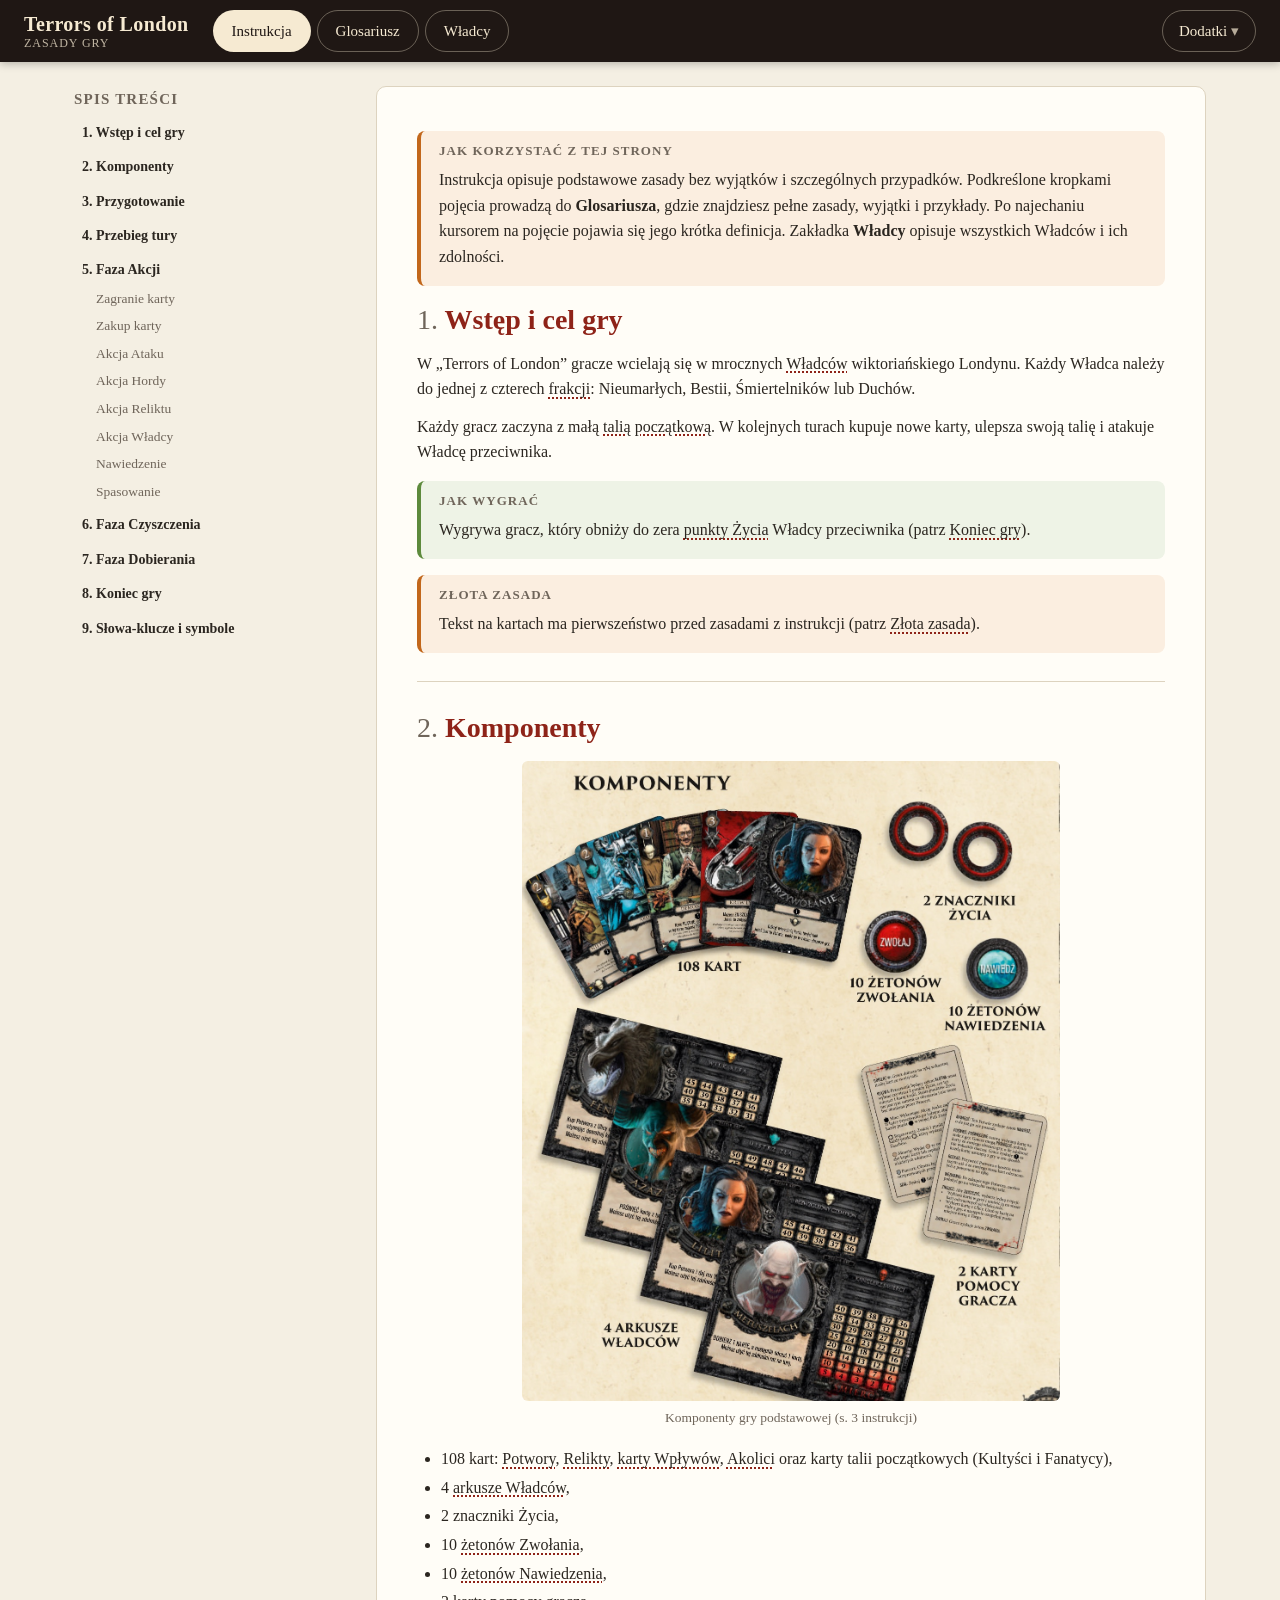
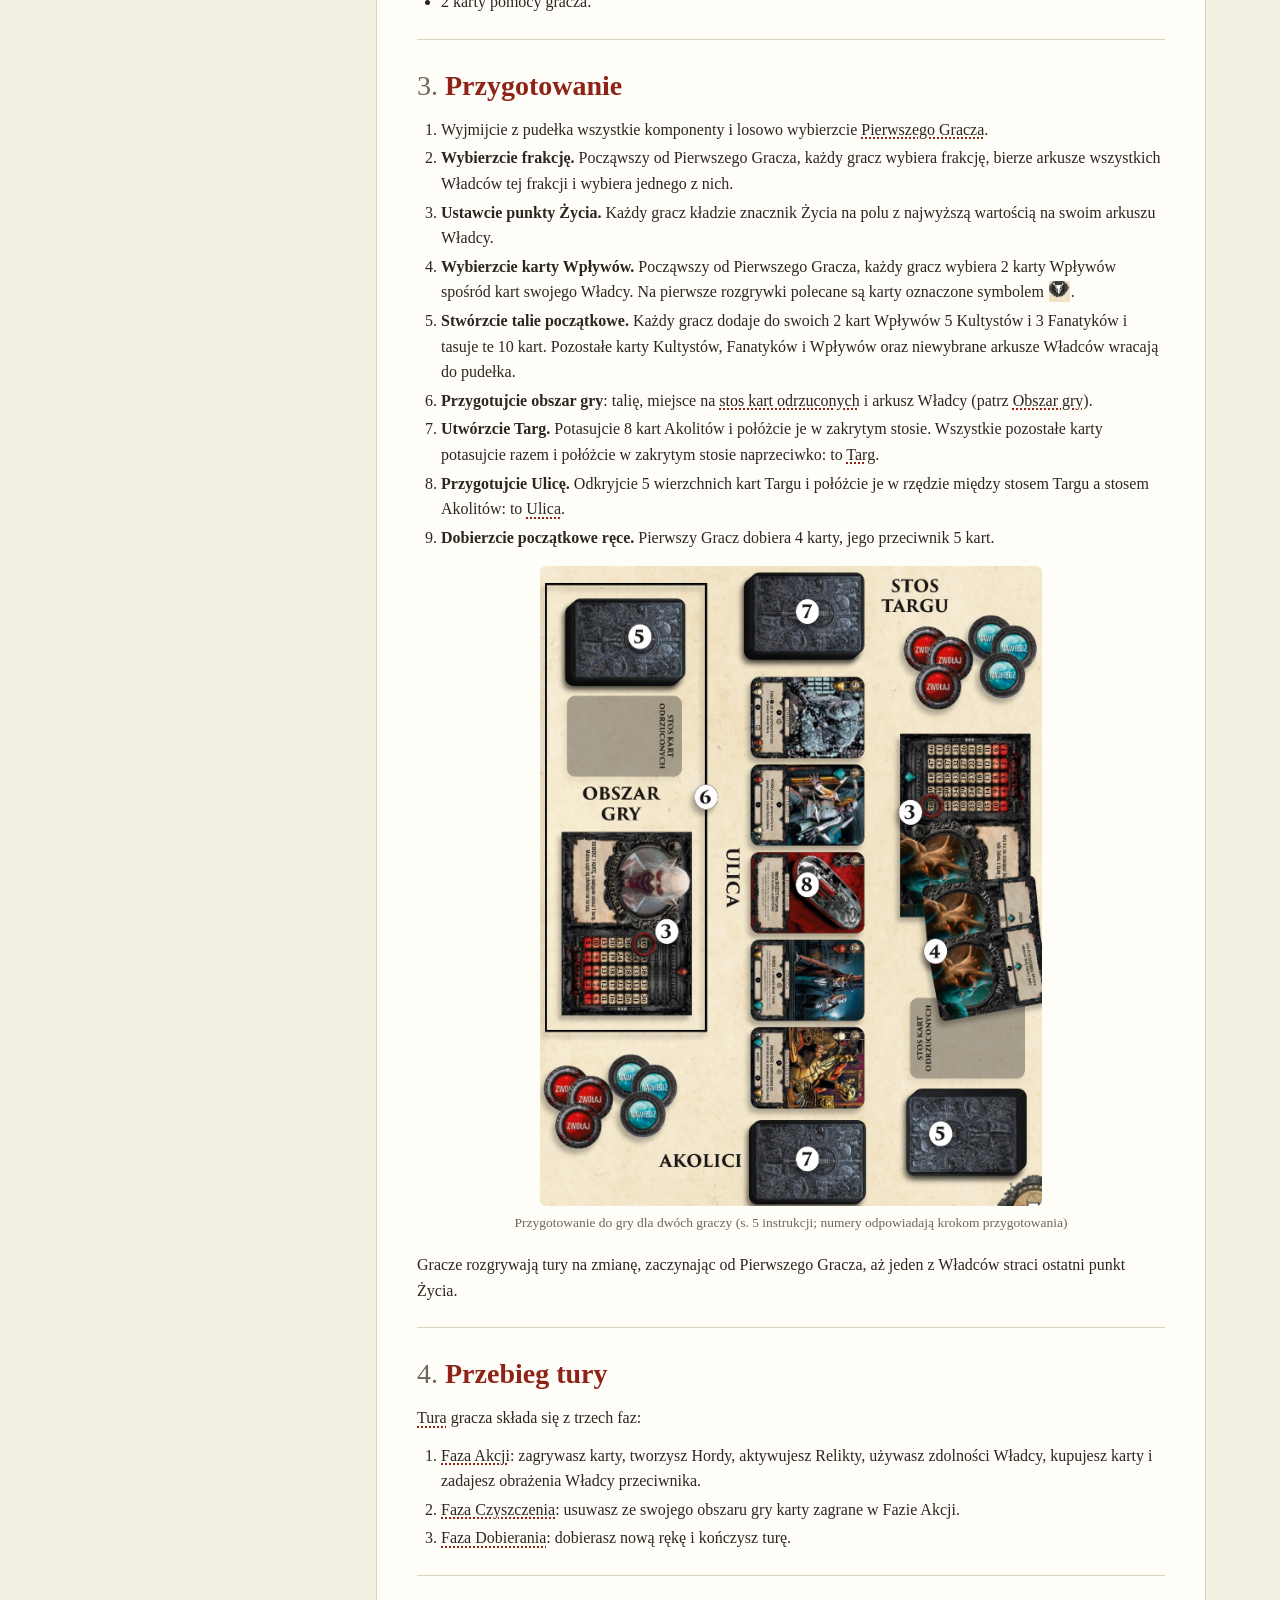
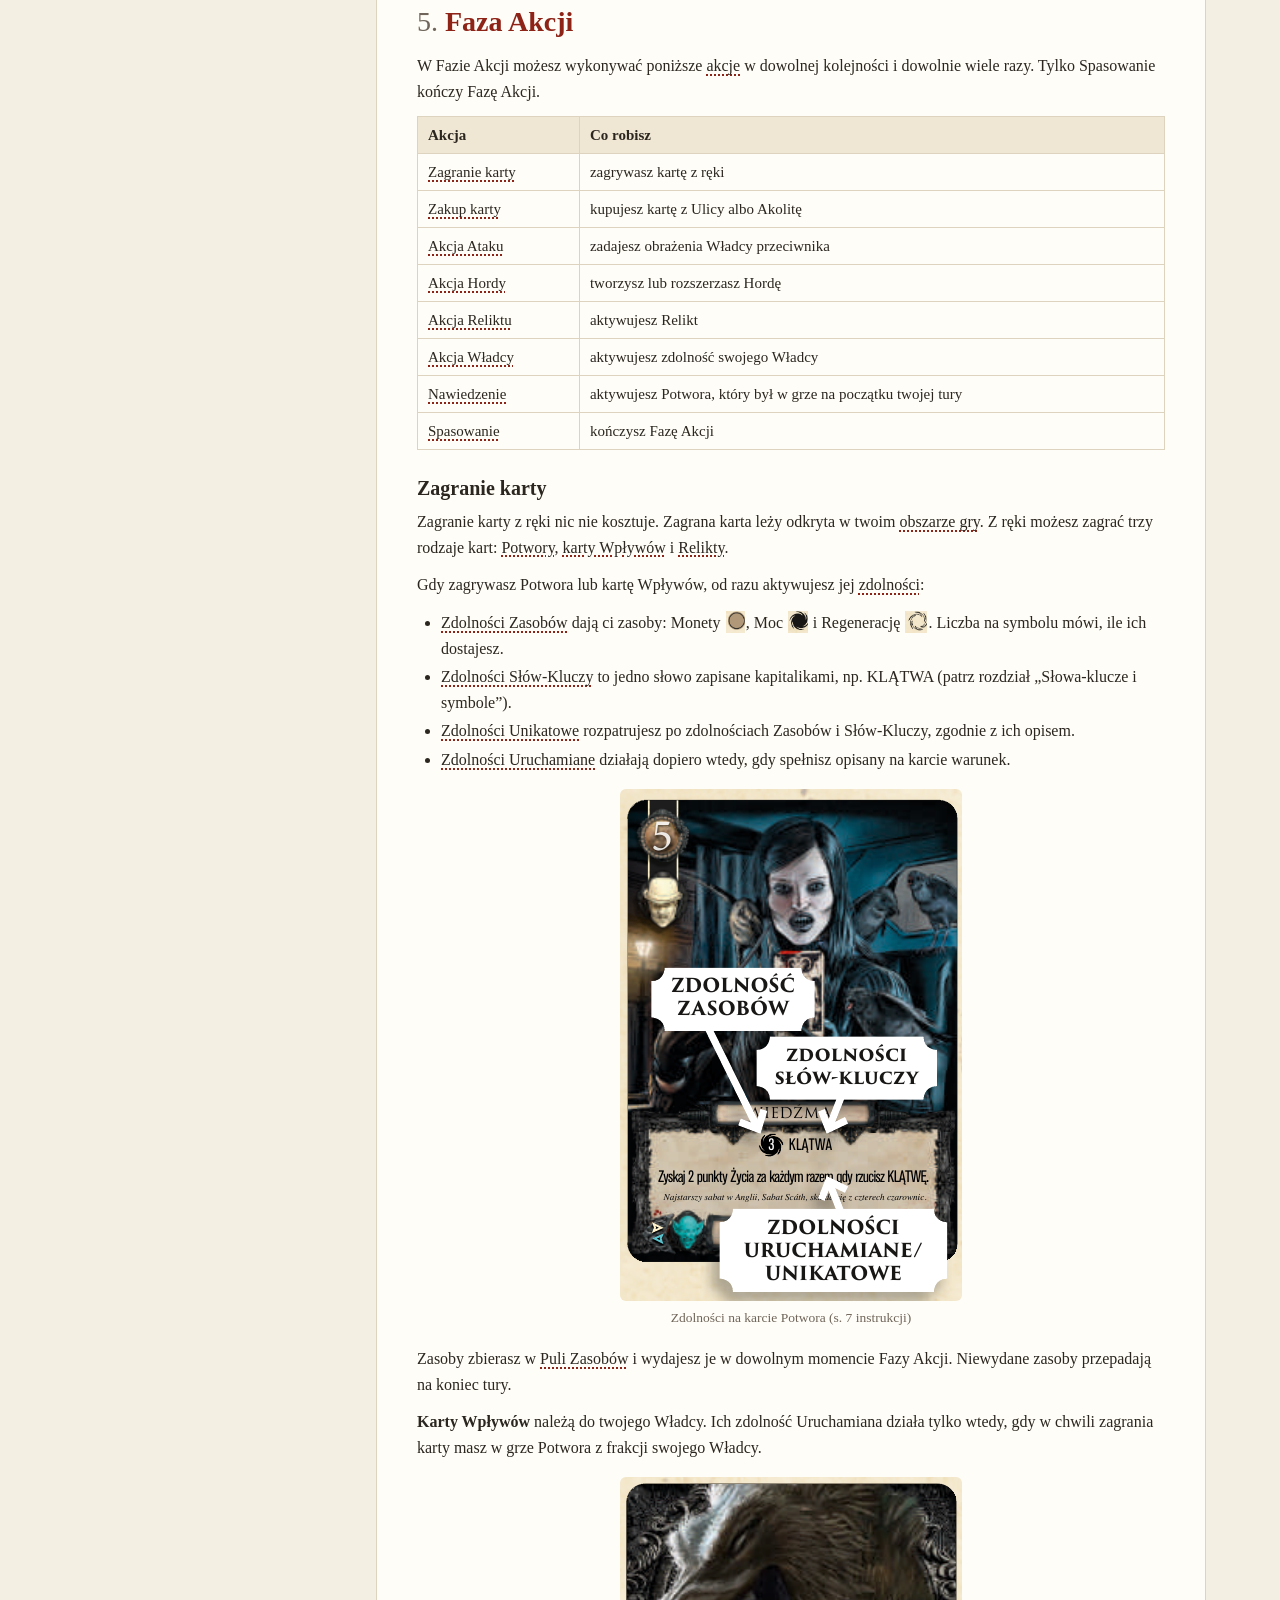
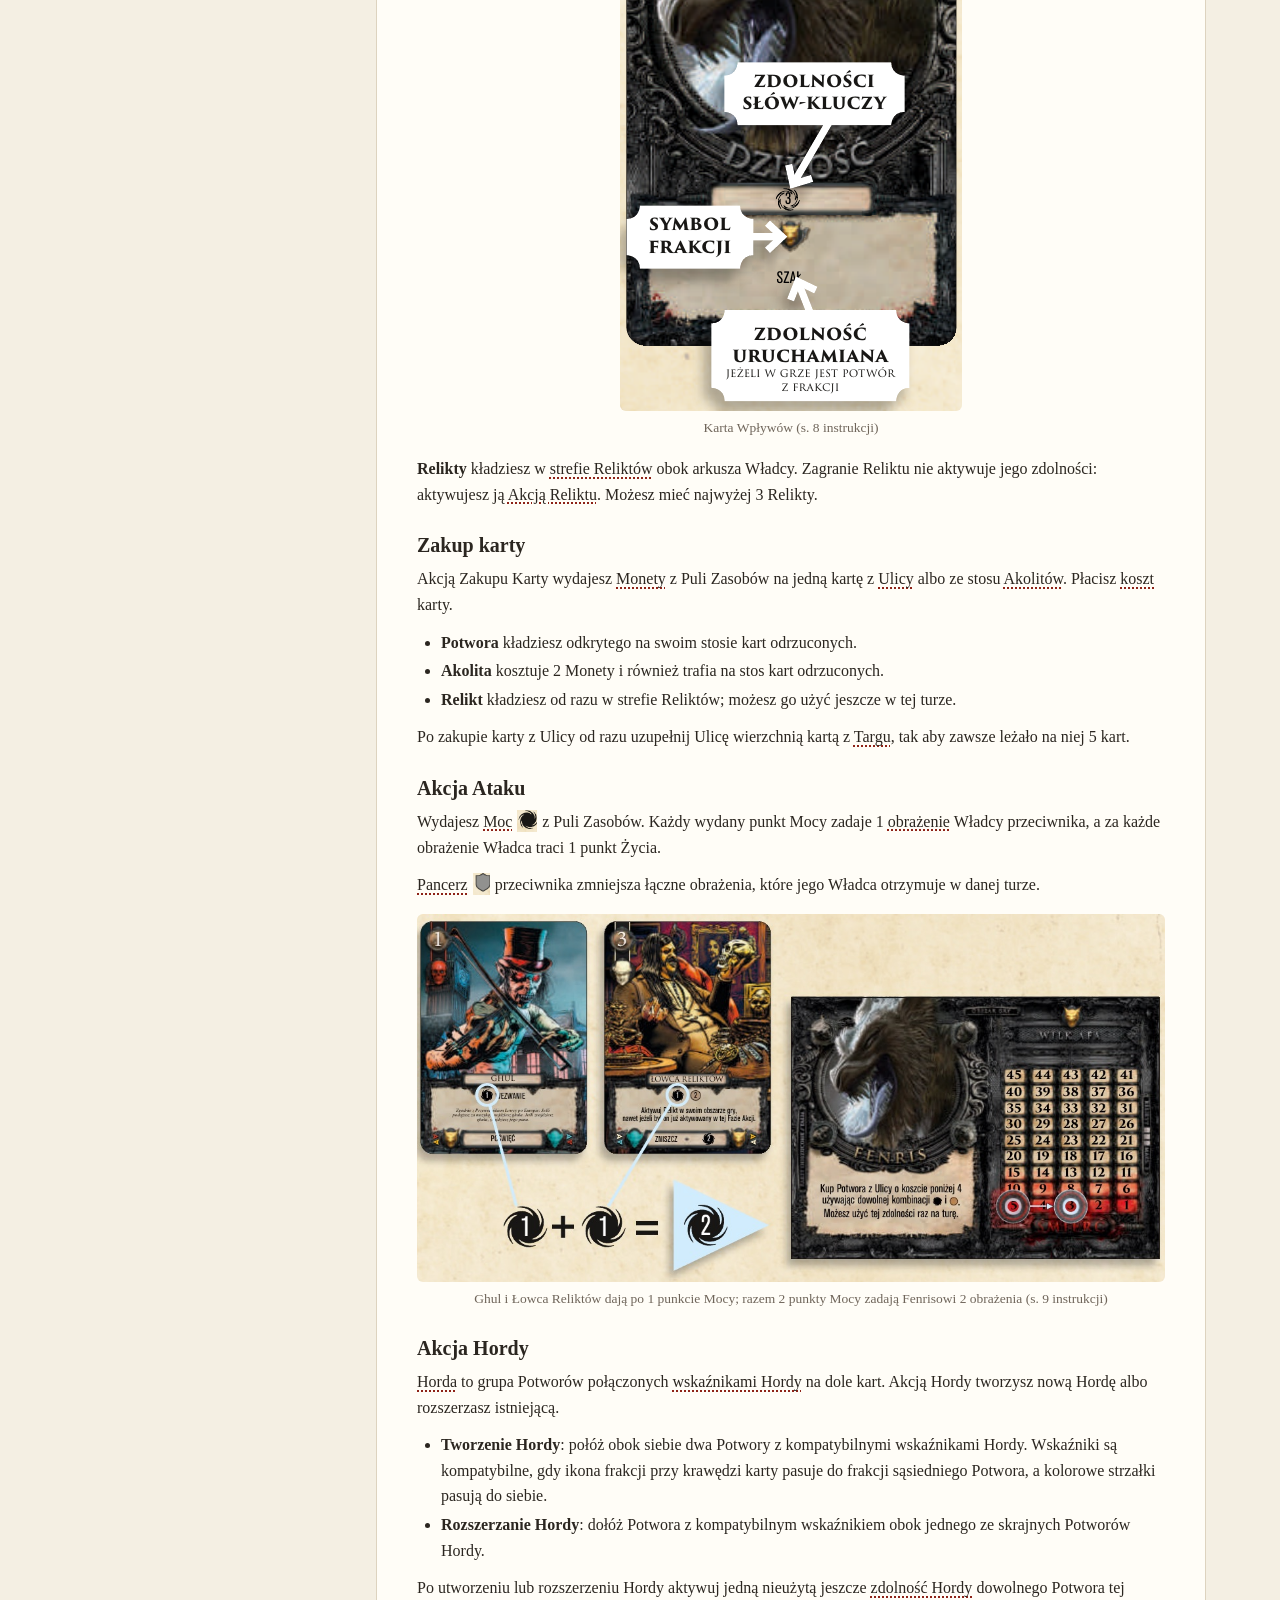
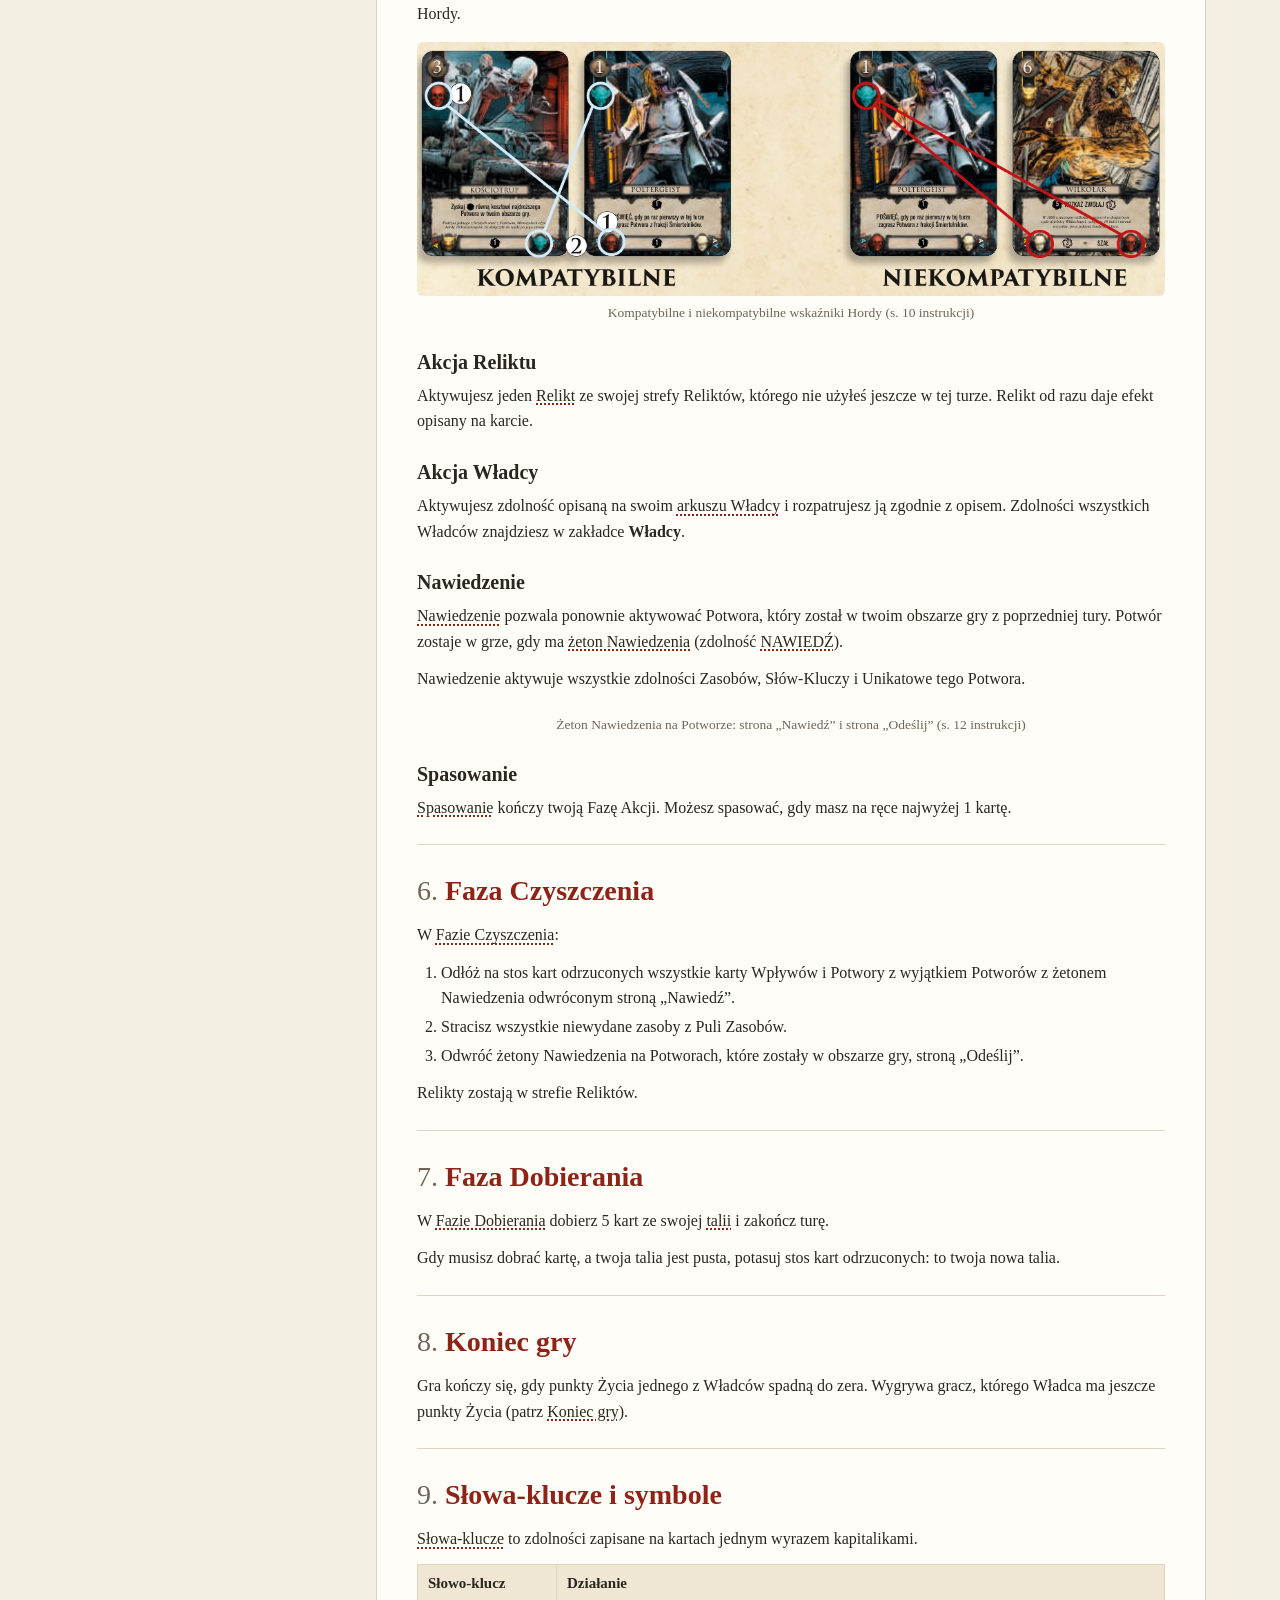
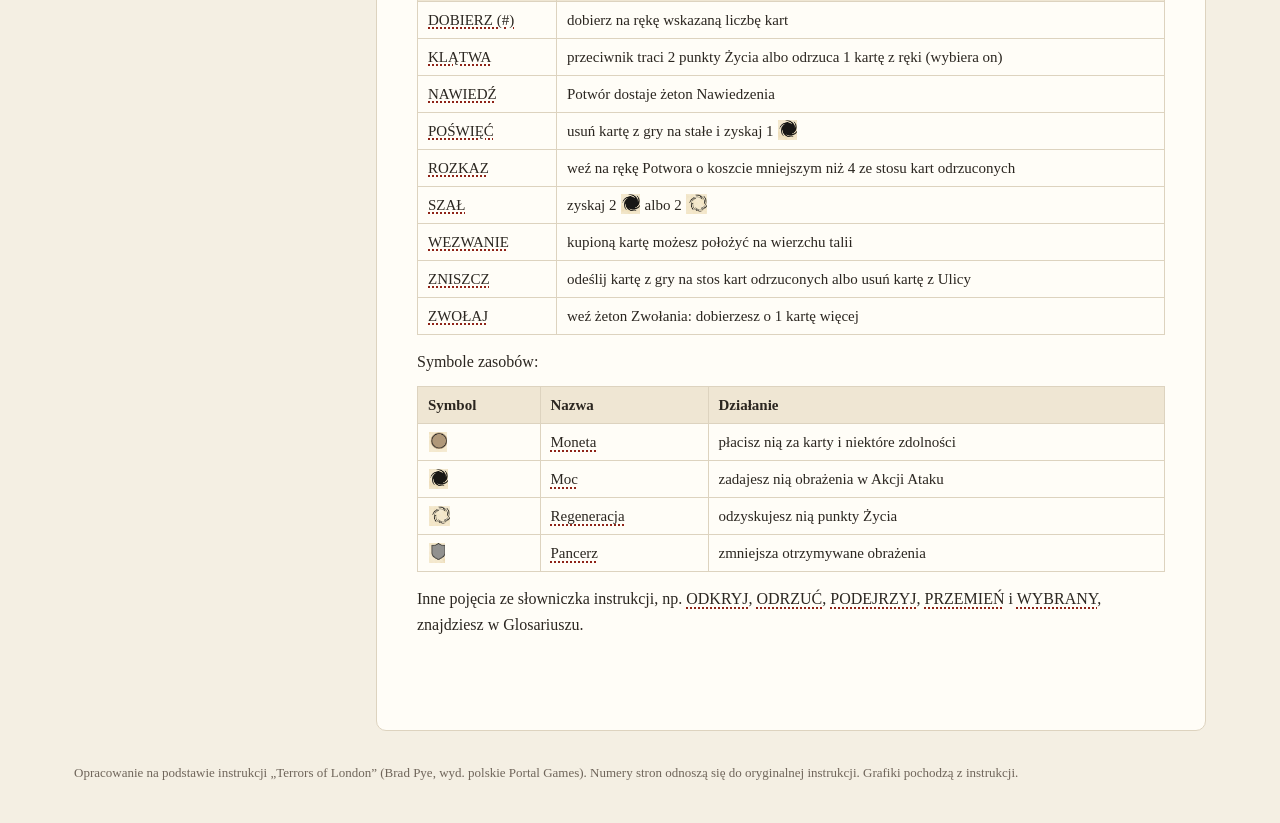
==== commit 4a8e82f8: "Add expansion switching to the Terrors of London page The Dodatki menu now offers Gadzi Grobowiec an" ====
--- a/terrors-of-london/index.html
+++ b/terrors-of-london/index.html
@@ -22,11 +22,11 @@
     <a href="#glossary" class="tab" data-tab="glossary" role="tab">Glosariusz</a>
     <a href="#lords" class="tab" data-tab="lords" role="tab">Władcy</a>
   </nav>
-  
+  <details class="exp-menu"><summary>Dodatki <span class="exp-count" id="exp-count"></span></summary><div class="exp-panel"><p>Pokaż zasady z dodatków:</p><label><input type="checkbox" data-exp="tomb"> Gadzi Grobowiec</label><label><input type="checkbox" data-exp="gate"> Słudzy Czarnej Bramy</label><p class="exp-hint">Wybór zostanie zapamiętany w tej przeglądarce.</p></div></details>
 </header>
 <div class="panel" id="rules">
   <nav class="side" aria-label="Spis treści"><h2>Spis treści</h2><ol class="toc"><li class="toc-1"><a href="#i-wstep-i-cel-gry">1. Wstęp i cel gry</a></li><li class="toc-1"><a href="#i-komponenty">2. Komponenty</a></li><li class="toc-1"><a href="#i-przygotowanie">3. Przygotowanie</a></li><li class="toc-1"><a href="#i-przebieg-tury">4. Przebieg tury</a></li><li class="toc-1"><a href="#i-faza-akcji">5. Faza Akcji</a></li><li class="toc-2"><a href="#i-zagranie-karty">Zagranie karty</a></li><li class="toc-2"><a href="#i-zakup-karty">Zakup karty</a></li><li class="toc-2"><a href="#i-akcja-ataku">Akcja Ataku</a></li><li class="toc-2"><a href="#i-akcja-hordy">Akcja Hordy</a></li><li class="toc-2"><a href="#i-akcja-reliktu">Akcja Reliktu</a></li><li class="toc-2"><a href="#i-akcja-wladcy">Akcja Władcy</a></li><li class="toc-2"><a href="#i-nawiedzenie">Nawiedzenie</a></li><li class="toc-2"><a href="#i-spasowanie">Spasowanie</a></li><li class="toc-1"><a href="#i-faza-czyszczenia">6. Faza Czyszczenia</a></li><li class="toc-1"><a href="#i-faza-dobierania">7. Faza Dobierania</a></li><li class="toc-1"><a href="#i-koniec-gry">8. Koniec gry</a></li><li class="toc-1"><a href="#i-slowa-klucze-i-symbole">9. Słowa-klucze i symbole</a></li></ol></nav>
-  <main class="content rules"><aside class="box box-note"><h5>Jak korzystać z tej strony</h5><p>Instrukcja opisuje podstawowe zasady bez wyjątków i szczególnych przypadków. Podkreślone kropkami pojęcia prowadzą do <strong>Glosariusza</strong>, gdzie znajdziesz pełne zasady, wyjątki i przykłady. Po najechaniu kursorem na pojęcie pojawia się jego krótka definicja. Zakładka <strong>Władcy</strong> opisuje wszystkich Władców i ich zdolności.</p></aside><section class="chapter"><h2 id="i-wstep-i-cel-gry"><span class="num">1.</span> Wstęp i cel gry </h2><p>W „Terrors of London” gracze wcielają się w mrocznych <a class="term" href="#g-wladca">Władców</a> wiktoriańskiego Londynu. Każdy Władca należy do jednej z czterech <a class="term" href="#g-frakcja">frakcji</a>: Nieumarłych, Bestii, Śmiertelników lub Duchów.</p><p>Każdy gracz zaczyna z małą <a class="term" href="#g-talia-poczatkowa">talią początkową</a>. W kolejnych turach kupuje nowe karty, ulepsza swoją talię i atakuje Władcę przeciwnika.</p><aside class="box box-summary"><h5>Jak wygrać</h5><p>Wygrywa gracz, który obniży do zera <a class="term" href="#g-punkty-zycia">punkty Życia</a> Władcy przeciwnika (patrz <a class="term" href="#g-koniec-gry">Koniec gry</a>).</p></aside><aside class="box box-note"><h5>Złota zasada</h5><p>Tekst na kartach ma pierwszeństwo przed zasadami z instrukcji (patrz <a class="term" href="#g-zlota-zasada">Złota zasada</a>).</p></aside></section><section class="chapter"><h2 id="i-komponenty"><span class="num">2.</span> Komponenty </h2><figure class="fig"><div class="fig-imgs"><a href="img/komponenty.jpg?v=1794240328" target="_blank" rel="noopener"><img src="img/komponenty.jpg?v=1794240328" alt="Komponenty gry podstawowej (s. 3 instrukcji)" loading="lazy"></a></div><figcaption>Komponenty gry podstawowej (s. 3 instrukcji)</figcaption></figure><ul><li>108 kart: <a class="term" href="#g-potwor">Potwory</a>, <a class="term" href="#g-relikt">Relikty</a>, <a class="term" href="#g-karta-wplywow">karty Wpływów</a>, <a class="term" href="#g-akolita">Akolici</a> oraz karty talii początkowych (Kultyści i Fanatycy),</li><li>4 <a class="term" href="#g-arkusz-wladcy">arkusze Władców</a>,</li><li>2 znaczniki Życia,</li><li>10 <a class="term" href="#g-zeton-zwolania">żetonów Zwołania</a>,</li><li>10 <a class="term" href="#g-zeton-nawiedzenia">żetonów Nawiedzenia</a>,</li><li>2 karty pomocy gracza.</li></ul></section><section class="chapter"><h2 id="i-przygotowanie"><span class="num">3.</span> Przygotowanie </h2><ol><li>Wyjmijcie z pudełka wszystkie komponenty i losowo wybierzcie <a class="term" href="#g-pierwszy-gracz">Pierwszego Gracza</a>.</li><li><strong>Wybierzcie frakcję.</strong> Począwszy od Pierwszego Gracza, każdy gracz wybiera frakcję, bierze arkusze wszystkich Władców tej frakcji i wybiera jednego z nich.</li><li><strong>Ustawcie punkty Życia.</strong> Każdy gracz kładzie znacznik Życia na polu z najwyższą wartością na swoim arkuszu Władcy.</li><li><strong>Wybierzcie karty Wpływów.</strong> Począwszy od Pierwszego Gracza, każdy gracz wybiera 2 karty Wpływów spośród kart swojego Władcy. Na pierwsze rozgrywki polecane są karty oznaczone symbolem <img class="icon" src="img/symbol-polecane.png?v=1794240361" alt="symbol kart polecanych na pierwsze rozgrywki" title="symbol kart polecanych na pierwsze rozgrywki">.</li><li><strong>Stwórzcie talie początkowe.</strong> Każdy gracz dodaje do swoich 2 kart Wpływów 5 Kultystów i 3 Fanatyków i tasuje te 10 kart. Pozostałe karty Kultystów, Fanatyków i Wpływów oraz niewybrane arkusze Władców wracają do pudełka.</li><li><strong>Przygotujcie obszar gry</strong>: talię, miejsce na <a class="term" href="#g-stos-kart-odrzuconych">stos kart odrzuconych</a> i arkusz Władcy (patrz <a class="term" href="#g-obszar-gry">Obszar gry</a>).</li><li><strong>Utwórzcie Targ.</strong> Potasujcie 8 kart Akolitów i połóżcie je w zakrytym stosie. Wszystkie pozostałe karty potasujcie razem i połóżcie w zakrytym stosie naprzeciwko: to <a class="term" href="#g-targ">Targ</a>.</li><li><strong>Przygotujcie Ulicę.</strong> Odkryjcie 5 wierzchnich kart Targu i połóżcie je w rzędzie między stosem Targu a stosem Akolitów: to <a class="term" href="#g-ulica">Ulica</a>.</li><li><strong>Dobierzcie początkowe ręce.</strong> Pierwszy Gracz dobiera 4 karty, jego przeciwnik 5 kart.</li></ol><figure class="fig"><div class="fig-imgs"><a href="img/obszar-gry.jpg?v=1794240333" target="_blank" rel="noopener"><img src="img/obszar-gry.jpg?v=1794240333" alt="Przygotowanie do gry dla dwóch graczy (s. 5 instrukcji; numery odpowiadają krokom przygotowania)" loading="lazy"></a></div><figcaption>Przygotowanie do gry dla dwóch graczy (s. 5 instrukcji; numery odpowiadają krokom przygotowania)</figcaption></figure><p>Gracze rozgrywają tury na zmianę, zaczynając od Pierwszego Gracza, aż jeden z Władców straci ostatni punkt Życia.</p></section><section class="chapter"><h2 id="i-przebieg-tury"><span class="num">4.</span> Przebieg tury </h2><p><a class="term" href="#g-tura">Tura</a> gracza składa się z trzech faz:</p><ol><li><a class="term" href="#g-faza-akcji">Faza Akcji</a>: zagrywasz karty, tworzysz Hordy, aktywujesz Relikty, używasz zdolności Władcy, kupujesz karty i zadajesz obrażenia Władcy przeciwnika.</li><li><a class="term" href="#g-faza-czyszczenia">Faza Czyszczenia</a>: usuwasz ze swojego obszaru gry karty zagrane w Fazie Akcji.</li><li><a class="term" href="#g-faza-dobierania">Faza Dobierania</a>: dobierasz nową rękę i kończysz turę.</li></ol></section><section class="chapter"><h2 id="i-faza-akcji"><span class="num">5.</span> Faza Akcji </h2><p>W Fazie Akcji możesz wykonywać poniższe <a class="term" href="#g-akcja">akcje</a> w dowolnej kolejności i dowolnie wiele razy. Tylko Spasowanie kończy Fazę Akcji.</p><div class="table-wrap"><table><thead><tr><th>Akcja</th><th>Co robisz</th></tr></thead><tbody><tr><td><a class="term" href="#g-zagranie-karty">Zagranie karty</a></td><td>zagrywasz kartę z ręki</td></tr><tr><td><a class="term" href="#g-zakup-karty">Zakup karty</a></td><td>kupujesz kartę z Ulicy albo Akolitę</td></tr><tr><td><a class="term" href="#g-akcja-ataku">Akcja Ataku</a></td><td>zadajesz obrażenia Władcy przeciwnika</td></tr><tr><td><a class="term" href="#g-akcja-hordy">Akcja Hordy</a></td><td>tworzysz lub rozszerzasz Hordę</td></tr><tr><td><a class="term" href="#g-akcja-reliktu">Akcja Reliktu</a></td><td>aktywujesz Relikt</td></tr><tr><td><a class="term" href="#g-akcja-wladcy">Akcja Władcy</a></td><td>aktywujesz zdolność swojego Władcy</td></tr><tr><td><a class="term" href="#g-nawiedzenie">Nawiedzenie</a></td><td>aktywujesz Potwora, który był w grze na początku twojej tury</td></tr><tr><td><a class="term" href="#g-spasowanie">Spasowanie</a></td><td>kończysz Fazę Akcji</td></tr></tbody></table></div><div class="sub"><h3 id="i-zagranie-karty">Zagranie karty </h3><p>Zagranie karty z ręki nic nie kosztuje. Zagrana karta leży odkryta w twoim <a class="term" href="#g-obszar-gry">obszarze gry</a>. Z ręki możesz zagrać trzy rodzaje kart: <a class="term" href="#g-potwor">Potwory</a>, <a class="term" href="#g-karta-wplywow">karty Wpływów</a> i <a class="term" href="#g-relikt">Relikty</a>.</p><p>Gdy zagrywasz Potwora lub kartę Wpływów, od razu aktywujesz jej <a class="term" href="#g-zdolnosc">zdolności</a>:</p><ul><li><a class="term" href="#g-zdolnosc-zasobow">Zdolności Zasobów</a> dają ci zasoby: Monety <img class="icon" src="img/moneta.png?v=1794240360" alt="Moneta" title="Moneta">, Moc <img class="icon" src="img/moc.png?v=1794240359" alt="Moc" title="Moc"> i Regenerację <img class="icon" src="img/regeneracja.png?v=1794240360" alt="Regeneracja" title="Regeneracja">. Liczba na symbolu mówi, ile ich dostajesz.</li><li><a class="term" href="#g-zdolnosc-slow-kluczy">Zdolności Słów-Kluczy</a> to jedno słowo zapisane kapitalikami, np. KLĄTWA (patrz rozdział „Słowa-klucze i symbole”).</li><li><a class="term" href="#g-zdolnosc-unikatowa">Zdolności Unikatowe</a> rozpatrujesz po zdolnościach Zasobów i Słów-Kluczy, zgodnie z ich opisem.</li><li><a class="term" href="#g-zdolnosc-uruchamiana">Zdolności Uruchamiane</a> działają dopiero wtedy, gdy spełnisz opisany na karcie warunek.</li></ul><figure class="fig"><div class="fig-imgs"><a href="img/zdolnosci-karty.png?v=1794240333" target="_blank" rel="noopener"><img src="img/zdolnosci-karty.png?v=1794240333" alt="Zdolności na karcie Potwora (s. 7 instrukcji)" loading="lazy"></a></div><figcaption>Zdolności na karcie Potwora (s. 7 instrukcji)</figcaption></figure><p>Zasoby zbierasz w <a class="term" href="#g-pula-zasobow">Puli Zasobów</a> i wydajesz je w dowolnym momencie Fazy Akcji. Niewydane zasoby przepadają na koniec tury.</p><p><strong>Karty Wpływów</strong> należą do twojego Władcy. Ich zdolność Uruchamiana działa tylko wtedy, gdy w chwili zagrania karty masz w grze Potwora z frakcji swojego Władcy.</p><figure class="fig"><div class="fig-imgs"><a href="img/karta-wplywow.png?v=1794240333" target="_blank" rel="noopener"><img src="img/karta-wplywow.png?v=1794240333" alt="Karta Wpływów (s. 8 instrukcji)" loading="lazy"></a></div><figcaption>Karta Wpływów (s. 8 instrukcji)</figcaption></figure><p><strong>Relikty</strong> kładziesz w <a class="term" href="#g-strefa-reliktow">strefie Reliktów</a> obok arkusza Władcy. Zagranie Reliktu nie aktywuje jego zdolności: aktywujesz ją <a class="term" href="#g-akcja-reliktu">Akcją Reliktu</a>. Możesz mieć najwyżej 3 Relikty.</p></div><div class="sub"><h3 id="i-zakup-karty">Zakup karty </h3><p>Akcją Zakupu Karty wydajesz <a class="term" href="#g-moneta">Monety</a> z Puli Zasobów na jedną kartę z <a class="term" href="#g-ulica">Ulicy</a> albo ze stosu <a class="term" href="#g-akolita">Akolitów</a>. Płacisz <a class="term" href="#g-koszt">koszt</a> karty.</p><ul><li><strong>Potwora</strong> kładziesz odkrytego na swoim stosie kart odrzuconych.</li><li><strong>Akolita</strong> kosztuje 2 Monety i również trafia na stos kart odrzuconych.</li><li><strong>Relikt</strong> kładziesz od razu w strefie Reliktów; możesz go użyć jeszcze w tej turze.</li></ul><p>Po zakupie karty z Ulicy od razu uzupełnij Ulicę wierzchnią kartą z <a class="term" href="#g-targ">Targu</a>, tak aby zawsze leżało na niej 5 kart.</p></div><div class="sub"><h3 id="i-akcja-ataku">Akcja Ataku </h3><p>Wydajesz <a class="term" href="#g-moc">Moc</a> <img class="icon" src="img/moc.png?v=1794240359" alt="Moc" title="Moc"> z Puli Zasobów. Każdy wydany punkt Mocy zadaje 1 <a class="term" href="#g-obrazenia">obrażenie</a> Władcy przeciwnika, a za każde obrażenie Władca traci 1 punkt Życia.</p><p><a class="term" href="#g-pancerz">Pancerz</a> <img class="icon" src="img/pancerz.png?v=1794240360" alt="Pancerz" title="Pancerz"> przeciwnika zmniejsza łączne obrażenia, które jego Władca otrzymuje w danej turze.</p><figure class="fig"><div class="fig-imgs"><a href="img/przyklad-ataku.jpg?v=1794240994" target="_blank" rel="noopener"><img src="img/przyklad-ataku.jpg?v=1794240994" alt="Ghul i Łowca Reliktów dają po 1 punkcie Mocy; razem 2 punkty Mocy zadają Fenrisowi 2 obrażenia (s. 9 instrukcji)" loading="lazy"></a></div><figcaption>Ghul i Łowca Reliktów dają po 1 punkcie Mocy; razem 2 punkty Mocy zadają Fenrisowi 2 obrażenia (s. 9 instrukcji)</figcaption></figure></div><div class="sub"><h3 id="i-akcja-hordy">Akcja Hordy </h3><p><a class="term" href="#g-horda">Horda</a> to grupa Potworów połączonych <a class="term" href="#g-wskaznik-hordy">wskaźnikami Hordy</a> na dole kart. Akcją Hordy tworzysz nową Hordę albo rozszerzasz istniejącą.</p><ul><li><strong>Tworzenie Hordy</strong>: połóż obok siebie dwa Potwory z kompatybilnymi wskaźnikami Hordy. Wskaźniki są kompatybilne, gdy ikona frakcji przy krawędzi karty pasuje do frakcji sąsiedniego Potwora, a kolorowe strzałki pasują do siebie.</li><li><strong>Rozszerzanie Hordy</strong>: dołóż Potwora z kompatybilnym wskaźnikiem obok jednego ze skrajnych Potworów Hordy.</li></ul><p>Po utworzeniu lub rozszerzeniu Hordy aktywuj jedną nieużytą jeszcze <a class="term" href="#g-zdolnosc-hordy">zdolność Hordy</a> dowolnego Potwora tej Hordy.</p><figure class="fig"><div class="fig-imgs"><a href="img/horda-kompatybilnosc.jpg?v=1794240335" target="_blank" rel="noopener"><img src="img/horda-kompatybilnosc.jpg?v=1794240335" alt="Kompatybilne i niekompatybilne wskaźniki Hordy (s. 10 instrukcji)" loading="lazy"></a></div><figcaption>Kompatybilne i niekompatybilne wskaźniki Hordy (s. 10 instrukcji)</figcaption></figure></div><div class="sub"><h3 id="i-akcja-reliktu">Akcja Reliktu </h3><p>Aktywujesz jeden <a class="term" href="#g-relikt">Relikt</a> ze swojej strefy Reliktów, którego nie użyłeś jeszcze w tej turze. Relikt od razu daje efekt opisany na karcie.</p></div><div class="sub"><h3 id="i-akcja-wladcy">Akcja Władcy </h3><p>Aktywujesz zdolność opisaną na swoim <a class="term" href="#g-arkusz-wladcy">arkuszu Władcy</a> i rozpatrujesz ją zgodnie z opisem. Zdolności wszystkich Władców znajdziesz w zakładce <strong>Władcy</strong>.</p></div><div class="sub"><h3 id="i-nawiedzenie">Nawiedzenie </h3><p><a class="term" href="#g-nawiedzenie">Nawiedzenie</a> pozwala ponownie aktywować Potwora, który został w twoim obszarze gry z poprzedniej tury. Potwór zostaje w grze, gdy ma <a class="term" href="#g-zeton-nawiedzenia">żeton Nawiedzenia</a> (zdolność <a class="term" href="#g-nawiedz">NAWIEDŹ</a>).</p><p>Nawiedzenie aktywuje wszystkie zdolności Zasobów, Słów-Kluczy i Unikatowe tego Potwora.</p><figure class="fig"><div class="fig-imgs"><a href="img/nawiedzenie.jpg?v=1794240338" target="_blank" rel="noopener"><img src="img/nawiedzenie.jpg?v=1794240338" alt="Żeton Nawiedzenia na Potworze: strona „Nawiedź” i strona „Odeślij” (s. 12 instrukcji)" loading="lazy"></a></div><figcaption>Żeton Nawiedzenia na Potworze: strona „Nawiedź” i strona „Odeślij” (s. 12 instrukcji)</figcaption></figure></div><div class="sub"><h3 id="i-spasowanie">Spasowanie </h3><p><a class="term" href="#g-spasowanie">Spasowanie</a> kończy twoją Fazę Akcji. Możesz spasować, gdy masz na ręce najwyżej 1 kartę.</p></div></section><section class="chapter"><h2 id="i-faza-czyszczenia"><span class="num">6.</span> Faza Czyszczenia </h2><p>W <a class="term" href="#g-faza-czyszczenia">Fazie Czyszczenia</a>:</p><ol><li>Odłóż na stos kart odrzuconych wszystkie karty Wpływów i Potwory z wyjątkiem Potworów z żetonem Nawiedzenia odwróconym stroną „Nawiedź”.</li><li>Stracisz wszystkie niewydane zasoby z Puli Zasobów.</li><li>Odwróć żetony Nawiedzenia na Potworach, które zostały w obszarze gry, stroną „Odeślij”.</li></ol><p>Relikty zostają w strefie Reliktów.</p></section><section class="chapter"><h2 id="i-faza-dobierania"><span class="num">7.</span> Faza Dobierania </h2><p>W <a class="term" href="#g-faza-dobierania">Fazie Dobierania</a> dobierz 5 kart ze swojej <a class="term" href="#g-talia">talii</a> i zakończ turę.</p><p>Gdy musisz dobrać kartę, a twoja talia jest pusta, potasuj stos kart odrzuconych: to twoja nowa talia.</p></section><section class="chapter"><h2 id="i-koniec-gry"><span class="num">8.</span> Koniec gry </h2><p>Gra kończy się, gdy punkty Życia jednego z Władców spadną do zera. Wygrywa gracz, którego Władca ma jeszcze punkty Życia (patrz <a class="term" href="#g-koniec-gry">Koniec gry</a>).</p></section><section class="chapter"><h2 id="i-slowa-klucze-i-symbole"><span class="num">9.</span> Słowa-klucze i symbole </h2><p><a class="term" href="#g-slowo-klucz">Słowa-klucze</a> to zdolności zapisane na kartach jednym wyrazem kapitalikami.</p><div class="table-wrap"><table><thead><tr><th>Słowo-klucz</th><th>Działanie</th></tr></thead><tbody><tr><td><a class="term" href="#g-dobierz">DOBIERZ (#)</a></td><td>dobierz na rękę wskazaną liczbę kart</td></tr><tr><td><a class="term" href="#g-klatwa">KLĄTWA</a></td><td>przeciwnik traci 2 punkty Życia albo odrzuca 1 kartę z ręki (wybiera on)</td></tr><tr><td><a class="term" href="#g-nawiedz">NAWIEDŹ</a></td><td>Potwór dostaje żeton Nawiedzenia</td></tr><tr><td><a class="term" href="#g-poswiec">POŚWIĘĆ</a></td><td>usuń kartę z gry na stałe i zyskaj 1 <img class="icon" src="img/moc.png?v=1794240359" alt="Moc" title="Moc"></td></tr><tr><td><a class="term" href="#g-rozkaz">ROZKAZ</a></td><td>weź na rękę Potwora o koszcie mniejszym niż 4 ze stosu kart odrzuconych</td></tr><tr><td><a class="term" href="#g-szal">SZAŁ</a></td><td>zyskaj 2 <img class="icon" src="img/moc.png?v=1794240359" alt="Moc" title="Moc"> albo 2 <img class="icon" src="img/regeneracja.png?v=1794240360" alt="Regeneracja" title="Regeneracja"></td></tr><tr><td><a class="term" href="#g-wezwanie">WEZWANIE</a></td><td>kupioną kartę możesz położyć na wierzchu talii</td></tr><tr><td><a class="term" href="#g-zniszcz">ZNISZCZ</a></td><td>odeślij kartę z gry na stos kart odrzuconych albo usuń kartę z Ulicy</td></tr><tr><td><a class="term" href="#g-zwolaj">ZWOŁAJ</a></td><td>weź żeton Zwołania: dobierzesz o 1 kartę więcej</td></tr></tbody></table></div><p>Symbole zasobów:</p><div class="table-wrap"><table><thead><tr><th>Symbol</th><th>Nazwa</th><th>Działanie</th></tr></thead><tbody><tr><td><img class="icon" src="img/moneta.png?v=1794240360" alt="Moneta" title="Moneta"></td><td><a class="term" href="#g-moneta">Moneta</a></td><td>płacisz nią za karty i niektóre zdolności</td></tr><tr><td><img class="icon" src="img/moc.png?v=1794240359" alt="Moc" title="Moc"></td><td><a class="term" href="#g-moc">Moc</a></td><td>zadajesz nią obrażenia w Akcji Ataku</td></tr><tr><td><img class="icon" src="img/regeneracja.png?v=1794240360" alt="Regeneracja" title="Regeneracja"></td><td><a class="term" href="#g-regeneracja">Regeneracja</a></td><td>odzyskujesz nią punkty Życia</td></tr><tr><td><img class="icon" src="img/pancerz.png?v=1794240360" alt="Pancerz" title="Pancerz"></td><td><a class="term" href="#g-pancerz">Pancerz</a></td><td>zmniejsza otrzymywane obrażenia</td></tr></tbody></table></div><p>Inne pojęcia ze słowniczka instrukcji, np. <a class="term" href="#g-odkryj">ODKRYJ</a>, <a class="term" href="#g-odrzuc">ODRZUĆ</a>, <a class="term" href="#g-podejrzyj">PODEJRZYJ</a>, <a class="term" href="#g-przemien">PRZEMIEŃ</a> i <a class="term" href="#g-wybrany">WYBRANY</a>, znajdziesz w Glosariuszu.</p></section></main>
+  <main class="content rules"><aside class="box box-note"><h5>Jak korzystać z tej strony</h5><p>Instrukcja opisuje podstawowe zasady bez wyjątków i szczególnych przypadków. Podkreślone kropkami pojęcia prowadzą do <strong>Glosariusza</strong>, gdzie znajdziesz pełne zasady, wyjątki i przykłady. Po najechaniu kursorem na pojęcie pojawia się jego krótka definicja. Zakładka <strong>Władcy</strong> opisuje wszystkich Władców i ich zdolności.</p></aside><section class="chapter"><h2 id="i-wstep-i-cel-gry"><span class="num">1.</span> Wstęp i cel gry </h2><p>W „Terrors of London” gracze wcielają się w mrocznych <a class="term" href="#g-wladca">Władców</a> wiktoriańskiego Londynu. Każdy Władca należy do jednej z czterech <a class="term" href="#g-frakcja">frakcji</a>: Nieumarłych, Bestii, Śmiertelników lub Duchów.</p><p>Każdy gracz zaczyna z małą <a class="term" href="#g-talia-poczatkowa">talią początkową</a>. W kolejnych turach kupuje nowe karty, ulepsza swoją talię i atakuje Władcę przeciwnika.</p><aside class="box box-summary"><h5>Jak wygrać</h5><p>Wygrywa gracz, który obniży do zera <a class="term" href="#g-punkty-zycia">punkty Życia</a> Władcy przeciwnika (patrz <a class="term" href="#g-koniec-gry">Koniec gry</a>).</p></aside><aside class="box box-note"><h5>Złota zasada</h5><p>Tekst na kartach ma pierwszeństwo przed zasadami z instrukcji (patrz <a class="term" href="#g-zlota-zasada">Złota zasada</a>).</p></aside></section><section class="chapter"><h2 id="i-komponenty"><span class="num">2.</span> Komponenty </h2><figure class="fig"><div class="fig-imgs"><a href="img/komponenty.jpg?v=1794240328" target="_blank" rel="noopener"><img src="img/komponenty.jpg?v=1794240328" alt="Komponenty gry podstawowej (s. 3 instrukcji)" loading="lazy"></a></div><figcaption>Komponenty gry podstawowej (s. 3 instrukcji)</figcaption></figure><ul><li>108 kart: <a class="term" href="#g-potwor">Potwory</a>, <a class="term" href="#g-relikt">Relikty</a>, <a class="term" href="#g-karta-wplywow">karty Wpływów</a>, <a class="term" href="#g-akolita">Akolici</a> oraz karty talii początkowych (Kultyści i Fanatycy),</li><li>4 <a class="term" href="#g-arkusz-wladcy">arkusze Władców</a>,</li><li>2 znaczniki Życia,</li><li>10 <a class="term" href="#g-zeton-zwolania">żetonów Zwołania</a>,</li><li>10 <a class="term" href="#g-zeton-nawiedzenia">żetonów Nawiedzenia</a>,</li><li>2 karty pomocy gracza.</li></ul><aside class="box box-expansion" data-req="tomb"><h5>Komponenty dodatku <span class="exp-badge exp-tomb" title="Dodatek: Gadzi Grobowiec">Gadzi Grobowiec</span></h5><ul><li>4 arkusze Władców: Sobek, Prometeusz, Kain i Elżbieta,</li><li>51 kart: nowe Potwory i Relikty, karty Wpływów Władców z dodatku i 4 dodatkowych <a class="term" href="#g-akolita">Akolitów</a>,</li><li>24 żetony Terroru,</li><li>2 znaczniki Życia,</li><li>5 kafli Przystani (4 Przystanie i Opactwo Westminster),</li><li>1 <a class="term" href="#g-zeton-kosztu-akolitow">żeton kosztu Akolitów</a>.</li></ul></aside><aside class="box box-expansion" data-req="gate"><h5>Komponenty dodatku <span class="exp-badge exp-gate" title="Dodatek: Słudzy Czarnej Bramy">Słudzy Czarnej Bramy</span></h5><ul><li>4 arkusze Władców: Arbella, Steno, Charon i Samedi,</li><li>52 karty: 28 Potworów, 8 Reliktów, 8 <a class="term" href="#g-karta-wplywow">kart Wpływów</a> i 8 Sługusów.</li></ul></aside></section><section class="chapter"><h2 id="i-przygotowanie"><span class="num">3.</span> Przygotowanie </h2><ol><li>Wyjmijcie z pudełka wszystkie komponenty i losowo wybierzcie <a class="term" href="#g-pierwszy-gracz">Pierwszego Gracza</a>.</li><li><strong>Wybierzcie frakcję.</strong> Począwszy od Pierwszego Gracza, każdy gracz wybiera frakcję, bierze arkusze wszystkich Władców tej frakcji i wybiera jednego z nich.</li><li><strong>Ustawcie punkty Życia.</strong> Każdy gracz kładzie znacznik Życia na polu z najwyższą wartością na swoim arkuszu Władcy.</li><li><strong>Wybierzcie karty Wpływów.</strong> Począwszy od Pierwszego Gracza, każdy gracz wybiera 2 karty Wpływów spośród kart swojego Władcy. Na pierwsze rozgrywki polecane są karty oznaczone symbolem <img class="icon" src="img/symbol-polecane.png?v=1794240361" alt="symbol kart polecanych na pierwsze rozgrywki" title="symbol kart polecanych na pierwsze rozgrywki">.</li><li><strong>Stwórzcie talie początkowe.</strong> Każdy gracz dodaje do swoich 2 kart Wpływów 5 Kultystów i 3 Fanatyków i tasuje te 10 kart. Pozostałe karty Kultystów, Fanatyków i Wpływów oraz niewybrane arkusze Władców wracają do pudełka.</li><li><strong>Przygotujcie obszar gry</strong>: talię, miejsce na <a class="term" href="#g-stos-kart-odrzuconych">stos kart odrzuconych</a> i arkusz Władcy (patrz <a class="term" href="#g-obszar-gry">Obszar gry</a>).</li><li><strong>Utwórzcie Targ.</strong> Potasujcie 8 kart Akolitów i połóżcie je w zakrytym stosie. Wszystkie pozostałe karty potasujcie razem i połóżcie w zakrytym stosie naprzeciwko: to <a class="term" href="#g-targ">Targ</a>.</li><li><strong>Przygotujcie Ulicę.</strong> Odkryjcie 5 wierzchnich kart Targu i połóżcie je w rzędzie między stosem Targu a stosem Akolitów: to <a class="term" href="#g-ulica">Ulica</a>.</li><li><strong>Dobierzcie początkowe ręce.</strong> Pierwszy Gracz dobiera 4 karty, jego przeciwnik 5 kart.</li></ol><aside class="box box-expansion" data-req="tomb"><h5>Przygotowanie z dodatkiem <span class="exp-badge exp-tomb" title="Dodatek: Gadzi Grobowiec">Gadzi Grobowiec</span></h5><ul><li>Nowe karty Potworów i Reliktów wtasujcie do <a class="term" href="#g-targ">Targu</a> (krok 7).</li><li>4 Akolitów z dodatku dodajcie do stosu Akolitów: stos liczy 12 kart (krok 7). Obok stosu połóżcie <a class="term" href="#g-zeton-kosztu-akolitow">żeton kosztu Akolitów</a>.</li><li>Władcy z dodatku mają po 3 karty Wpływów; gracz wybiera 2 z nich, jak w grze podstawowej (krok 4). Na początku gry nie mają żetonów Terroru.</li></ul></aside><aside class="box box-expansion" data-req="gate"><h5>Przygotowanie z dodatkiem <span class="exp-badge exp-gate" title="Dodatek: Słudzy Czarnej Bramy">Słudzy Czarnej Bramy</span></h5><ul><li>Nowe karty Potworów i Reliktów wtasujcie do <a class="term" href="#g-targ">Targu</a> (krok 7).</li><li>Dodatek zawiera po 1 nowej <a class="term" href="#g-karta-wplywow">karcie Wpływów</a> dla każdego Władcy z gry podstawowej: Władca ma więc 4 karty Wpływów, z których gracz wybiera 2 (krok 4).</li><li>Władcy z dodatku nie mają kart Wpływów. Zamiast nich każdy ma 2 Sługusy: talia początkowa to 2 Sługusy, 5 Kultystów i 3 Fanatyków (krok 5).</li></ul></aside><aside class="box box-expansion" data-req="gate tomb"><h5>Z oboma dodatkami <span class="exp-badge exp-gate" title="Dodatek: Słudzy Czarnej Bramy">Słudzy Czarnej Bramy</span><span class="exp-badge exp-tomb" title="Dodatek: Gadzi Grobowiec">Gadzi Grobowiec</span></h5><p>Dodatek Słudzy Czarnej Bramy zawiera też po 1 karcie Wpływów dla każdego Władcy z dodatku Gadzi Grobowiec: oni również wybierają 2 z 4 kart Wpływów.</p></aside><figure class="fig"><div class="fig-imgs"><a href="img/obszar-gry.jpg?v=1794240333" target="_blank" rel="noopener"><img src="img/obszar-gry.jpg?v=1794240333" alt="Przygotowanie do gry dla dwóch graczy (s. 5 instrukcji; numery odpowiadają krokom przygotowania)" loading="lazy"></a></div><figcaption>Przygotowanie do gry dla dwóch graczy (s. 5 instrukcji; numery odpowiadają krokom przygotowania)</figcaption></figure><p>Gracze rozgrywają tury na zmianę, zaczynając od Pierwszego Gracza, aż jeden z Władców straci ostatni punkt Życia.</p></section><section class="chapter"><h2 id="i-przebieg-tury"><span class="num">4.</span> Przebieg tury </h2><p><a class="term" href="#g-tura">Tura</a> gracza składa się z trzech faz:</p><ol><li><a class="term" href="#g-faza-akcji">Faza Akcji</a>: zagrywasz karty, tworzysz Hordy, aktywujesz Relikty, używasz zdolności Władcy, kupujesz karty i zadajesz obrażenia Władcy przeciwnika.</li><li><a class="term" href="#g-faza-czyszczenia">Faza Czyszczenia</a>: usuwasz ze swojego obszaru gry karty zagrane w Fazie Akcji.</li><li><a class="term" href="#g-faza-dobierania">Faza Dobierania</a>: dobierasz nową rękę i kończysz turę.</li></ol></section><section class="chapter"><h2 id="i-faza-akcji"><span class="num">5.</span> Faza Akcji </h2><p>W Fazie Akcji możesz wykonywać poniższe <a class="term" href="#g-akcja">akcje</a> w dowolnej kolejności i dowolnie wiele razy. Tylko Spasowanie kończy Fazę Akcji.</p><div class="table-wrap"><table><thead><tr><th>Akcja</th><th>Co robisz</th></tr></thead><tbody><tr><td><a class="term" href="#g-zagranie-karty">Zagranie karty</a></td><td>zagrywasz kartę z ręki</td></tr><tr><td><a class="term" href="#g-zakup-karty">Zakup karty</a></td><td>kupujesz kartę z Ulicy albo Akolitę</td></tr><tr><td><a class="term" href="#g-akcja-ataku">Akcja Ataku</a></td><td>zadajesz obrażenia Władcy przeciwnika</td></tr><tr><td><a class="term" href="#g-akcja-hordy">Akcja Hordy</a></td><td>tworzysz lub rozszerzasz Hordę</td></tr><tr><td><a class="term" href="#g-akcja-reliktu">Akcja Reliktu</a></td><td>aktywujesz Relikt</td></tr><tr><td><a class="term" href="#g-akcja-wladcy">Akcja Władcy</a></td><td>aktywujesz zdolność swojego Władcy</td></tr><tr><td><a class="term" href="#g-nawiedzenie">Nawiedzenie</a></td><td>aktywujesz Potwora, który był w grze na początku twojej tury</td></tr><tr><td><a class="term" href="#g-spasowanie">Spasowanie</a></td><td>kończysz Fazę Akcji</td></tr></tbody></table></div><div class="sub"><h3 id="i-zagranie-karty">Zagranie karty </h3><p>Zagranie karty z ręki nic nie kosztuje. Zagrana karta leży odkryta w twoim <a class="term" href="#g-obszar-gry">obszarze gry</a>. Z ręki możesz zagrać trzy rodzaje kart: <a class="term" href="#g-potwor">Potwory</a>, <a class="term" href="#g-karta-wplywow">karty Wpływów</a> i <a class="term" href="#g-relikt">Relikty</a>.</p><p>Gdy zagrywasz Potwora lub kartę Wpływów, od razu aktywujesz jej <a class="term" href="#g-zdolnosc">zdolności</a>:</p><ul><li><a class="term" href="#g-zdolnosc-zasobow">Zdolności Zasobów</a> dają ci zasoby: Monety <img class="icon" src="img/moneta.png?v=1794240360" alt="Moneta" title="Moneta">, Moc <img class="icon" src="img/moc.png?v=1794240359" alt="Moc" title="Moc"> i Regenerację <img class="icon" src="img/regeneracja.png?v=1794240360" alt="Regeneracja" title="Regeneracja">. Liczba na symbolu mówi, ile ich dostajesz.</li><li><a class="term" href="#g-zdolnosc-slow-kluczy">Zdolności Słów-Kluczy</a> to jedno słowo zapisane kapitalikami, np. KLĄTWA (patrz rozdział „Słowa-klucze i symbole”).</li><li><a class="term" href="#g-zdolnosc-unikatowa">Zdolności Unikatowe</a> rozpatrujesz po zdolnościach Zasobów i Słów-Kluczy, zgodnie z ich opisem.</li><li><a class="term" href="#g-zdolnosc-uruchamiana">Zdolności Uruchamiane</a> działają dopiero wtedy, gdy spełnisz opisany na karcie warunek.</li></ul><figure class="fig"><div class="fig-imgs"><a href="img/zdolnosci-karty.png?v=1794240333" target="_blank" rel="noopener"><img src="img/zdolnosci-karty.png?v=1794240333" alt="Zdolności na karcie Potwora (s. 7 instrukcji)" loading="lazy"></a></div><figcaption>Zdolności na karcie Potwora (s. 7 instrukcji)</figcaption></figure><p>Zasoby zbierasz w <a class="term" href="#g-pula-zasobow">Puli Zasobów</a> i wydajesz je w dowolnym momencie Fazy Akcji. Niewydane zasoby przepadają na koniec tury.</p><p><strong>Karty Wpływów</strong> należą do twojego Władcy. Ich zdolność Uruchamiana działa tylko wtedy, gdy w chwili zagrania karty masz w grze Potwora z frakcji swojego Władcy.</p><figure class="fig"><div class="fig-imgs"><a href="img/karta-wplywow.png?v=1794240333" target="_blank" rel="noopener"><img src="img/karta-wplywow.png?v=1794240333" alt="Karta Wpływów (s. 8 instrukcji)" loading="lazy"></a></div><figcaption>Karta Wpływów (s. 8 instrukcji)</figcaption></figure><p><strong>Relikty</strong> kładziesz w <a class="term" href="#g-strefa-reliktow">strefie Reliktów</a> obok arkusza Władcy. Zagranie Reliktu nie aktywuje jego zdolności: aktywujesz ją <a class="term" href="#g-akcja-reliktu">Akcją Reliktu</a>. Możesz mieć najwyżej 3 Relikty.</p></div><div class="sub"><h3 id="i-zakup-karty">Zakup karty </h3><p>Akcją Zakupu Karty wydajesz <a class="term" href="#g-moneta">Monety</a> z Puli Zasobów na jedną kartę z <a class="term" href="#g-ulica">Ulicy</a> albo ze stosu <a class="term" href="#g-akolita">Akolitów</a>. Płacisz <a class="term" href="#g-koszt">koszt</a> karty.</p><ul><li><strong>Potwora</strong> kładziesz odkrytego na swoim stosie kart odrzuconych.</li><li><strong>Akolita</strong> kosztuje 2 Monety i również trafia na stos kart odrzuconych.</li><li><strong>Relikt</strong> kładziesz od razu w strefie Reliktów; możesz go użyć jeszcze w tej turze.</li></ul><p>Po zakupie karty z Ulicy od razu uzupełnij Ulicę wierzchnią kartą z <a class="term" href="#g-targ">Targu</a>, tak aby zawsze leżało na niej 5 kart.</p></div><div class="sub"><h3 id="i-akcja-ataku">Akcja Ataku </h3><p>Wydajesz <a class="term" href="#g-moc">Moc</a> <img class="icon" src="img/moc.png?v=1794240359" alt="Moc" title="Moc"> z Puli Zasobów. Każdy wydany punkt Mocy zadaje 1 <a class="term" href="#g-obrazenia">obrażenie</a> Władcy przeciwnika, a za każde obrażenie Władca traci 1 punkt Życia.</p><p><a class="term" href="#g-pancerz">Pancerz</a> <img class="icon" src="img/pancerz.png?v=1794240360" alt="Pancerz" title="Pancerz"> przeciwnika zmniejsza łączne obrażenia, które jego Władca otrzymuje w danej turze.</p><figure class="fig"><div class="fig-imgs"><a href="img/przyklad-ataku.jpg?v=1794240994" target="_blank" rel="noopener"><img src="img/przyklad-ataku.jpg?v=1794240994" alt="Ghul i Łowca Reliktów dają po 1 punkcie Mocy; razem 2 punkty Mocy zadają Fenrisowi 2 obrażenia (s. 9 instrukcji)" loading="lazy"></a></div><figcaption>Ghul i Łowca Reliktów dają po 1 punkcie Mocy; razem 2 punkty Mocy zadają Fenrisowi 2 obrażenia (s. 9 instrukcji)</figcaption></figure></div><div class="sub"><h3 id="i-akcja-hordy">Akcja Hordy </h3><p><a class="term" href="#g-horda">Horda</a> to grupa Potworów połączonych <a class="term" href="#g-wskaznik-hordy">wskaźnikami Hordy</a> na dole kart. Akcją Hordy tworzysz nową Hordę albo rozszerzasz istniejącą.</p><ul><li><strong>Tworzenie Hordy</strong>: połóż obok siebie dwa Potwory z kompatybilnymi wskaźnikami Hordy. Wskaźniki są kompatybilne, gdy ikona frakcji przy krawędzi karty pasuje do frakcji sąsiedniego Potwora, a kolorowe strzałki pasują do siebie.</li><li><strong>Rozszerzanie Hordy</strong>: dołóż Potwora z kompatybilnym wskaźnikiem obok jednego ze skrajnych Potworów Hordy.</li></ul><p>Po utworzeniu lub rozszerzeniu Hordy aktywuj jedną nieużytą jeszcze <a class="term" href="#g-zdolnosc-hordy">zdolność Hordy</a> dowolnego Potwora tej Hordy.</p><figure class="fig"><div class="fig-imgs"><a href="img/horda-kompatybilnosc.jpg?v=1794240335" target="_blank" rel="noopener"><img src="img/horda-kompatybilnosc.jpg?v=1794240335" alt="Kompatybilne i niekompatybilne wskaźniki Hordy (s. 10 instrukcji)" loading="lazy"></a></div><figcaption>Kompatybilne i niekompatybilne wskaźniki Hordy (s. 10 instrukcji)</figcaption></figure></div><div class="sub"><h3 id="i-akcja-reliktu">Akcja Reliktu </h3><p>Aktywujesz jeden <a class="term" href="#g-relikt">Relikt</a> ze swojej strefy Reliktów, którego nie użyłeś jeszcze w tej turze. Relikt od razu daje efekt opisany na karcie.</p></div><div class="sub"><h3 id="i-akcja-wladcy">Akcja Władcy </h3><p>Aktywujesz zdolność opisaną na swoim <a class="term" href="#g-arkusz-wladcy">arkuszu Władcy</a> i rozpatrujesz ją zgodnie z opisem. Zdolności wszystkich Władców znajdziesz w zakładce <strong>Władcy</strong>.</p></div><div class="sub"><h3 id="i-nawiedzenie">Nawiedzenie </h3><p><a class="term" href="#g-nawiedzenie">Nawiedzenie</a> pozwala ponownie aktywować Potwora, który został w twoim obszarze gry z poprzedniej tury. Potwór zostaje w grze, gdy ma <a class="term" href="#g-zeton-nawiedzenia">żeton Nawiedzenia</a> (zdolność <a class="term" href="#g-nawiedz">NAWIEDŹ</a>).</p><p>Nawiedzenie aktywuje wszystkie zdolności Zasobów, Słów-Kluczy i Unikatowe tego Potwora.</p><figure class="fig"><div class="fig-imgs"><a href="img/nawiedzenie.jpg?v=1794240338" target="_blank" rel="noopener"><img src="img/nawiedzenie.jpg?v=1794240338" alt="Żeton Nawiedzenia na Potworze: strona „Nawiedź” i strona „Odeślij” (s. 12 instrukcji)" loading="lazy"></a></div><figcaption>Żeton Nawiedzenia na Potworze: strona „Nawiedź” i strona „Odeślij” (s. 12 instrukcji)</figcaption></figure></div><div class="sub"><h3 id="i-spasowanie">Spasowanie </h3><p><a class="term" href="#g-spasowanie">Spasowanie</a> kończy twoją Fazę Akcji. Możesz spasować, gdy masz na ręce najwyżej 1 kartę.</p></div></section><section class="chapter"><h2 id="i-faza-czyszczenia"><span class="num">6.</span> Faza Czyszczenia </h2><p>W <a class="term" href="#g-faza-czyszczenia">Fazie Czyszczenia</a>:</p><ol><li>Odłóż na stos kart odrzuconych wszystkie karty Wpływów i Potwory z wyjątkiem Potworów z żetonem Nawiedzenia odwróconym stroną „Nawiedź”.</li><li>Stracisz wszystkie niewydane zasoby z Puli Zasobów.</li><li>Odwróć żetony Nawiedzenia na Potworach, które zostały w obszarze gry, stroną „Odeślij”.</li></ol><p>Relikty zostają w strefie Reliktów.</p></section><section class="chapter"><h2 id="i-faza-dobierania"><span class="num">7.</span> Faza Dobierania </h2><p>W <a class="term" href="#g-faza-dobierania">Fazie Dobierania</a> dobierz 5 kart ze swojej <a class="term" href="#g-talia">talii</a> i zakończ turę.</p><p>Gdy musisz dobrać kartę, a twoja talia jest pusta, potasuj stos kart odrzuconych: to twoja nowa talia.</p></section><section class="chapter"><h2 id="i-koniec-gry"><span class="num">8.</span> Koniec gry </h2><p>Gra kończy się, gdy punkty Życia jednego z Władców spadną do zera. Wygrywa gracz, którego Władca ma jeszcze punkty Życia (patrz <a class="term" href="#g-koniec-gry">Koniec gry</a>).</p></section><section class="chapter"><h2 id="i-slowa-klucze-i-symbole"><span class="num">9.</span> Słowa-klucze i symbole </h2><p><a class="term" href="#g-slowo-klucz">Słowa-klucze</a> to zdolności zapisane na kartach jednym wyrazem kapitalikami.</p><div class="table-wrap"><table><thead><tr><th>Słowo-klucz</th><th>Działanie</th></tr></thead><tbody><tr><td><a class="term" href="#g-dobierz">DOBIERZ (#)</a></td><td>dobierz na rękę wskazaną liczbę kart</td></tr><tr><td><a class="term" href="#g-klatwa">KLĄTWA</a></td><td>przeciwnik traci 2 punkty Życia albo odrzuca 1 kartę z ręki (wybiera on)</td></tr><tr><td><a class="term" href="#g-nawiedz">NAWIEDŹ</a></td><td>Potwór dostaje żeton Nawiedzenia</td></tr><tr><td><a class="term" href="#g-poswiec">POŚWIĘĆ</a></td><td>usuń kartę z gry na stałe i zyskaj 1 <img class="icon" src="img/moc.png?v=1794240359" alt="Moc" title="Moc"></td></tr><tr><td><a class="term" href="#g-rozkaz">ROZKAZ</a></td><td>weź na rękę Potwora o koszcie mniejszym niż 4 ze stosu kart odrzuconych</td></tr><tr><td><a class="term" href="#g-szal">SZAŁ</a></td><td>zyskaj 2 <img class="icon" src="img/moc.png?v=1794240359" alt="Moc" title="Moc"> albo 2 <img class="icon" src="img/regeneracja.png?v=1794240360" alt="Regeneracja" title="Regeneracja"></td></tr><tr><td><a class="term" href="#g-wezwanie">WEZWANIE</a></td><td>kupioną kartę możesz położyć na wierzchu talii</td></tr><tr><td><a class="term" href="#g-zniszcz">ZNISZCZ</a></td><td>odeślij kartę z gry na stos kart odrzuconych albo usuń kartę z Ulicy</td></tr><tr><td><a class="term" href="#g-zwolaj">ZWOŁAJ</a></td><td>weź żeton Zwołania: dobierzesz o 1 kartę więcej</td></tr></tbody></table></div><p>Symbole zasobów:</p><div class="table-wrap"><table><thead><tr><th>Symbol</th><th>Nazwa</th><th>Działanie</th></tr></thead><tbody><tr><td><img class="icon" src="img/moneta.png?v=1794240360" alt="Moneta" title="Moneta"></td><td><a class="term" href="#g-moneta">Moneta</a></td><td>płacisz nią za karty i niektóre zdolności</td></tr><tr><td><img class="icon" src="img/moc.png?v=1794240359" alt="Moc" title="Moc"></td><td><a class="term" href="#g-moc">Moc</a></td><td>zadajesz nią obrażenia w Akcji Ataku</td></tr><tr><td><img class="icon" src="img/regeneracja.png?v=1794240360" alt="Regeneracja" title="Regeneracja"></td><td><a class="term" href="#g-regeneracja">Regeneracja</a></td><td>odzyskujesz nią punkty Życia</td></tr><tr><td><img class="icon" src="img/pancerz.png?v=1794240360" alt="Pancerz" title="Pancerz"></td><td><a class="term" href="#g-pancerz">Pancerz</a></td><td>zmniejsza otrzymywane obrażenia</td></tr></tbody></table></div><p>Inne pojęcia ze słowniczka instrukcji, np. <a class="term" href="#g-odkryj">ODKRYJ</a>, <a class="term" href="#g-odrzuc">ODRZUĆ</a>, <a class="term" href="#g-podejrzyj">PODEJRZYJ</a>, <a class="term" href="#g-przemien">PRZEMIEŃ</a> i <a class="term" href="#g-wybrany">WYBRANY</a>, znajdziesz w Glosariuszu.</p></section></main>
 </div>
 <div class="panel" id="glossary">
   <nav class="side" aria-label="Indeks glosariusza">
@@ -41,7 +41,7 @@
     <p class="gloss-intro">Hasła o wspólnym pierwszym słowie są zebrane w grupy (▸).
     Hasła zapisane kursywą są odsyłaczami do hasła głównego.</p>
     <p class="empty" id="no-results" hidden>Brak haseł pasujących do wyszukiwania.</p>
-    <section class="letter" id="letter-10"><h2>A</h2><section class="group" data-search="Akcja Akcja Ataku Akcja Hordy Akcja Reliktu Akcja Władcy"><h3 class="group-title"><span class="group-mark" aria-hidden="true">▸</span> <a class="term" href="#g-akcja">Akcja</a></h3><div class="group-body"><article class="entry" id="g-akcja" data-search="Akcja"><h3><span class="t">Akcja</span><button type="button" class="copy-link" data-anchor="g-akcja" title="Kopiuj link" aria-label="Kopiuj link do hasła Akcja"><svg viewBox="0 0 24 24" width="16" height="16" fill="none" stroke="currentColor" stroke-width="2" stroke-linecap="round" stroke-linejoin="round" aria-hidden="true"><path d="M10 13a5 5 0 0 0 7.54.54l3-3a5 5 0 0 0-7.07-7.07l-1.72 1.71"/><path d="M14 11a5 5 0 0 0-7.54-.54l-3 3a5 5 0 0 0 7.07 7.07l1.71-1.71"/></svg></button><span class="pages">instrukcja s. 6</span></h3><div class="def"><p>Pojedyncze działanie gracza w jego <a class="term" href="#g-faza-akcji">Fazie Akcji</a>.</p></div><section><h4>Zasady </h4><p>W Fazie Akcji gracz może wykonywać poniższe akcje w dowolnej kolejności i dowolnie wiele razy:</p><ul><li><a class="term" href="#g-zagranie-karty">Zagranie karty</a>: zagranie karty z ręki,</li><li><a class="term" href="#g-zakup-karty">Zakup karty</a>: zakup karty z <a class="term" href="#g-ulica">Ulicy</a> lub ze stosu <a class="term" href="#g-akolita">Akolitów</a>,</li><li><a class="term" href="#g-akcja-ataku">Akcja Ataku</a>: zadanie obrażeń przeciwnikowi,</li><li><a class="term" href="#g-akcja-hordy">Akcja Hordy</a>: utworzenie lub rozszerzenie <a class="term" href="#g-horda">Hordy</a>,</li><li><a class="term" href="#g-akcja-reliktu">Akcja Reliktu</a>: aktywacja <a class="term" href="#g-relikt">Reliktu</a>,</li><li><a class="term" href="#g-akcja-wladcy">Akcja Władcy</a>: aktywacja zdolności <a class="term" href="#g-wladca">Władcy</a>,</li><li><a class="term" href="#g-nawiedzenie">Nawiedzenie</a>: aktywacja Potwora, który był w grze na początku tury gracza,</li><li><a class="term" href="#g-spasowanie">Spasowanie</a>: koniec Fazy Akcji.</li></ul></section><section><h4>Wyjątki i szczególne przypadki </h4><ul><li><a class="term" href="#g-spasowanie">Spasowanie</a> można wykonać tylko raz: kończy ono Fazę Akcji.</li><li>Każdy <a class="term" href="#g-relikt">Relikt</a> można aktywować tylko raz na turę, każdą <a class="term" href="#g-zdolnosc-hordy">zdolność Hordy</a> tylko raz na Fazę Akcji, a każdego Potwora tylko raz na turę akcją <a class="term" href="#g-nawiedzenie">Nawiedzenia</a>.</li><li>Zdolności Władców z gry podstawowej działają raz na turę (napis na arkuszu Władcy).</li></ul></section><footer class="related"><h4>Powiązane hasła</h4><ul><li><a class="chip term" href="#g-faza-akcji">Faza Akcji</a></li><li><a class="chip term" href="#g-zagranie-karty">Zagranie karty</a></li><li><a class="chip term" href="#g-zakup-karty">Zakup karty</a></li><li><a class="chip term" href="#g-ulica">Ulica</a></li><li><a class="chip term" href="#g-akolita">Akolita</a></li><li><a class="chip term" href="#g-akcja-ataku">Akcja Ataku</a></li><li><a class="chip term" href="#g-akcja-hordy">Akcja Hordy</a></li><li><a class="chip term" href="#g-horda">Horda</a></li><li><a class="chip term" href="#g-akcja-reliktu">Akcja Reliktu</a></li><li><a class="chip term" href="#g-relikt">Relikt</a></li><li><a class="chip term" href="#g-akcja-wladcy">Akcja Władcy</a></li><li><a class="chip term" href="#g-wladca">Władca</a></li><li><a class="chip term" href="#g-nawiedzenie">Nawiedzenie</a></li><li><a class="chip term" href="#g-spasowanie">Spasowanie</a></li><li><a class="chip term" href="#g-zdolnosc-hordy">Zdolność Hordy</a></li></ul></footer></article><article class="entry" id="g-akcja-ataku" data-search="Akcja Ataku Atak"><h3><span class="t">Akcja Ataku</span><button type="button" class="copy-link" data-anchor="g-akcja-ataku" title="Kopiuj link" aria-label="Kopiuj link do hasła Akcja Ataku"><svg viewBox="0 0 24 24" width="16" height="16" fill="none" stroke="currentColor" stroke-width="2" stroke-linecap="round" stroke-linejoin="round" aria-hidden="true"><path d="M10 13a5 5 0 0 0 7.54.54l3-3a5 5 0 0 0-7.07-7.07l-1.72 1.71"/><path d="M14 11a5 5 0 0 0-7.54-.54l-3 3a5 5 0 0 0 7.07 7.07l1.71-1.71"/></svg></button><span class="pages">instrukcja s. 9</span></h3><div class="def"><p><a class="term" href="#g-akcja">Akcja</a>, w której gracz wydaje <a class="term" href="#g-moc">Moc</a> <img class="icon" src="img/moc.png?v=1794240359" alt="Moc" title="Moc"> ze swojej <a class="term" href="#g-pula-zasobow">Puli Zasobów</a>, aby zadać <a class="term" href="#g-obrazenia">obrażenia</a> Władcy przeciwnika.</p></div><section><h4>Zasady </h4><ul><li>Za każdy punkt Mocy wydany w Akcji Ataku gracz przypisuje 1 punkt obrażeń Władcy przeciwnika.</li><li>Władca traci 1 <a class="term" href="#g-punkty-zycia">punkt Życia</a> za każdy przypisany mu punkt obrażeń.</li><li>Gracz może wykonać Akcję Ataku wiele razy w turze, za każdym razem wydając część Mocy.</li></ul></section><section><h4>Wyjątki i szczególne przypadki </h4><ul><li><a class="term" href="#g-pancerz">Pancerz</a> przeciwnika zmniejsza łączną liczbę obrażeń, które jego Władca otrzymuje w danej turze.</li><li>Pancerz nie chroni przed <a class="term" href="#g-strata-punktow-zycia">stratą punktów Życia</a>, np. z <a class="term" href="#g-klatwa">KLĄTWY</a>.</li></ul></section><section><h4>Przykład </h4><p>Ghul daje 1 punkt Mocy, a Łowca Reliktów kolejny. Gracz wydaje 2 punkty Mocy w Akcji Ataku i zadaje Fenrisowi 2 obrażenia: znacznik Życia Fenrisa przesuwa się z 5 na 3.</p><figure class="fig"><div class="fig-imgs"><a href="img/przyklad-ataku.jpg?v=1794240994" target="_blank" rel="noopener"><img src="img/przyklad-ataku.jpg?v=1794240994" alt="Przykład Akcji Ataku (s. 9 instrukcji)" loading="lazy"></a></div><figcaption>Przykład Akcji Ataku (s. 9 instrukcji)</figcaption></figure></section><footer class="related"><h4>Powiązane hasła</h4><ul><li><a class="chip term" href="#g-akcja">Akcja</a></li><li><a class="chip term" href="#g-moc">Moc</a></li><li><a class="chip term" href="#g-pula-zasobow">Pula Zasobów</a></li><li><a class="chip term" href="#g-obrazenia">Obrażenia</a></li><li><a class="chip term" href="#g-punkty-zycia">Punkty Życia</a></li><li><a class="chip term" href="#g-pancerz">Pancerz</a></li><li><a class="chip term" href="#g-strata-punktow-zycia">Strata punktów Życia</a></li><li><a class="chip term" href="#g-klatwa">Klątwa</a></li></ul></footer></article><article class="entry" id="g-akcja-hordy" data-search="Akcja Hordy Rozszerzenie Hordy Tworzenie Hordy"><h3><span class="t">Akcja Hordy</span><button type="button" class="copy-link" data-anchor="g-akcja-hordy" title="Kopiuj link" aria-label="Kopiuj link do hasła Akcja Hordy"><svg viewBox="0 0 24 24" width="16" height="16" fill="none" stroke="currentColor" stroke-width="2" stroke-linecap="round" stroke-linejoin="round" aria-hidden="true"><path d="M10 13a5 5 0 0 0 7.54.54l3-3a5 5 0 0 0-7.07-7.07l-1.72 1.71"/><path d="M14 11a5 5 0 0 0-7.54-.54l-3 3a5 5 0 0 0 7.07 7.07l1.71-1.71"/></svg></button><span class="pages">instrukcja s. 10–11</span></h3><div class="def"><p><a class="term" href="#g-akcja">Akcja</a>, którą gracz tworzy nową <a class="term" href="#g-horda">Hordę</a> z dwóch Potworów albo rozszerza istniejącą Hordę o kolejnego Potwora.</p></div><section><h4>Zasady </h4><ul><li><strong>Tworzenie Hordy</strong>: gracz musi mieć w grze dwa <a class="term" href="#g-potwor">Potwory</a> z kompatybilnymi <a class="term" href="#g-wskaznik-hordy">wskaźnikami Hordy</a>. Kładzie je obok siebie.</li><li><strong>Rozszerzanie Hordy</strong>: gracz dokłada Potwora obok jednego ze skrajnych Potworów Hordy. Wskaźnik nowego Potwora musi być kompatybilny ze wskaźnikiem sąsiedniego Potwora.</li><li>Po utworzeniu lub rozszerzeniu Hordy gracz aktywuje jedną nieużytą jeszcze <a class="term" href="#g-zdolnosc-hordy">zdolność Hordy</a> dowolnego Potwora tej Hordy.</li></ul></section><section><h4>Wyjątki i szczególne przypadki </h4><ul><li>Nie można wykonać Akcji Hordy bez Potworów w grze, które mają kompatybilne wskaźniki Hordy.</li><li>Potwór, który jest częścią Hordy, nie może zostać częścią innej Hordy w tej samej Fazie Akcji.</li><li>Tej samej zdolności Hordy nie można aktywować więcej niż raz w tej samej Fazie Akcji.</li><li>Wybór zdolności Hordy nie zależy od wskaźników, które połączyły Potwory: można wybrać zdolność dowolnego Potwora Hordy, także dołączonego wcześniej.</li><li>Gdy Potwór z <a class="term" href="#g-zeton-nawiedzenia">żetonem Nawiedzenia</a> staje się częścią Hordy, jego żeton odwraca się stroną „Odeślij” do góry.</li></ul></section><section><h4>Przykład </h4><p>Gracz tworzy Hordę z Kościotrupa i Poltergeista i aktywuje zdolność Hordy Kościotrupa: 1 <img class="icon" src="img/moc.png?v=1794240359" alt="Moc" title="Moc">. Później rozszerza Hordę o Wilkołaka. Zdolność Hordy Kościotrupa jest już zużyta, więc gracz wybiera jedną z pozostałych: zdolność Poltergeista albo jedną z dwóch zdolności Wilkołaka.</p><figure class="fig"><div class="fig-imgs"><a href="img/horda-rozszerzenie.jpg?v=1794240336" target="_blank" rel="noopener"><img src="img/horda-rozszerzenie.jpg?v=1794240336" alt="Rozszerzenie Hordy o Wilkołaka (s. 11 instrukcji)" loading="lazy"></a></div><figcaption>Rozszerzenie Hordy o Wilkołaka (s. 11 instrukcji)</figcaption></figure><figure class="fig"><div class="fig-imgs"><a href="img/horda-zdolnosci.jpg?v=1794240337" target="_blank" rel="noopener"><img src="img/horda-zdolnosci.jpg?v=1794240337" alt="Zdolności Hordy po rozszerzeniu; zdolność Kościotrupa jest już zużyta (s. 11 instrukcji)" loading="lazy"></a></div><figcaption>Zdolności Hordy po rozszerzeniu; zdolność Kościotrupa jest już zużyta (s. 11 instrukcji)</figcaption></figure></section><footer class="related"><h4>Powiązane hasła</h4><ul><li><a class="chip term" href="#g-akcja">Akcja</a></li><li><a class="chip term" href="#g-horda">Horda</a></li><li><a class="chip term" href="#g-potwor">Potwór</a></li><li><a class="chip term" href="#g-wskaznik-hordy">Wskaźnik Hordy</a></li><li><a class="chip term" href="#g-zdolnosc-hordy">Zdolność Hordy</a></li><li><a class="chip term" href="#g-zeton-nawiedzenia">Żeton Nawiedzenia</a></li></ul></footer></article><article class="entry" id="g-akcja-reliktu" data-search="Akcja Reliktu"><h3><span class="t">Akcja Reliktu</span><button type="button" class="copy-link" data-anchor="g-akcja-reliktu" title="Kopiuj link" aria-label="Kopiuj link do hasła Akcja Reliktu"><svg viewBox="0 0 24 24" width="16" height="16" fill="none" stroke="currentColor" stroke-width="2" stroke-linecap="round" stroke-linejoin="round" aria-hidden="true"><path d="M10 13a5 5 0 0 0 7.54.54l3-3a5 5 0 0 0-7.07-7.07l-1.72 1.71"/><path d="M14 11a5 5 0 0 0-7.54-.54l-3 3a5 5 0 0 0 7.07 7.07l1.71-1.71"/></svg></button><span class="pages">instrukcja s. 8, 12</span></h3><div class="def"><p><a class="term" href="#g-akcja">Akcja</a>, którą gracz aktywuje jeden <a class="term" href="#g-relikt">Relikt</a> ze swojej <a class="term" href="#g-strefa-reliktow">strefy Reliktów</a>.</p></div><section><h4>Zasady </h4><ul><li>Gracz wybiera Relikt, którego nie użył jeszcze w tej turze.</li><li>Aktywowany Relikt od razu daje efekt opisany na jego karcie.</li></ul></section><section><h4>Wyjątki i szczególne przypadki </h4><ul><li>Zagranie Reliktu z ręki nie aktywuje jego zdolności: aktywuje ją dopiero Akcja Reliktu (patrz <a class="term" href="#g-zagranie-karty">Zagranie karty</a>).</li><li>Kupiony Relikt trafia prosto do strefy Reliktów i można go aktywować jeszcze w tej samej turze (patrz <a class="term" href="#g-zakup-karty">Zakup karty</a>).</li><li>Karty i zdolności mogą pozwolić aktywować Relikt ponownie, np. Łowca Reliktów: „Aktywuj Relikt w swoim obszarze gry, nawet jeżeli był on już aktywowany w tej Fazie Akcji” (patrz <a class="term" href="#g-zlota-zasada">Złota zasada</a>).</li></ul></section><footer class="related"><h4>Powiązane hasła</h4><ul><li><a class="chip term" href="#g-akcja">Akcja</a></li><li><a class="chip term" href="#g-relikt">Relikt</a></li><li><a class="chip term" href="#g-strefa-reliktow">Strefa Reliktów</a></li><li><a class="chip term" href="#g-zagranie-karty">Zagranie karty</a></li><li><a class="chip term" href="#g-zakup-karty">Zakup karty</a></li><li><a class="chip term" href="#g-zlota-zasada">Złota zasada</a></li></ul></footer></article><article class="entry" id="g-akcja-wladcy" data-search="Akcja Władcy Zdolność Władcy"><h3><span class="t">Akcja Władcy</span><button type="button" class="copy-link" data-anchor="g-akcja-wladcy" title="Kopiuj link" aria-label="Kopiuj link do hasła Akcja Władcy"><svg viewBox="0 0 24 24" width="16" height="16" fill="none" stroke="currentColor" stroke-width="2" stroke-linecap="round" stroke-linejoin="round" aria-hidden="true"><path d="M10 13a5 5 0 0 0 7.54.54l3-3a5 5 0 0 0-7.07-7.07l-1.72 1.71"/><path d="M14 11a5 5 0 0 0-7.54-.54l-3 3a5 5 0 0 0 7.07 7.07l1.71-1.71"/></svg></button><span class="pages">instrukcja s. 12</span></h3><div class="def"><p><a class="term" href="#g-akcja">Akcja</a>, którą gracz aktywuje zdolność opisaną na swoim <a class="term" href="#g-arkusz-wladcy">arkuszu Władcy</a>.</p></div><section><h4>Zasady </h4><ul><li>Gracz rozpatruje zdolność Władcy zgodnie z jej opisem na arkuszu.</li><li>Zdolności Władców z gry podstawowej można użyć raz na turę.</li><li>Zdolności wszystkich Władców opisuje zakładka <strong>Władcy</strong>, np. <a class="term lord-link" href="#w-fenris">Fenris</a> czy <a class="term lord-link" href="#w-metuszelach">Metuszelach</a>.</li></ul></section><section><h4>Wyjątki i szczególne przypadki </h4><ul><li>Ograniczenie „raz na turę” pochodzi z opisu zdolności na arkuszu Władcy: same zasady <a class="term" href="#g-faza-akcji">Fazy Akcji</a> pozwalają wykonywać akcje dowolnie wiele razy (patrz <a class="term" href="#g-zlota-zasada">Złota zasada</a>).</li></ul></section><footer class="related"><h4>Powiązane hasła</h4><ul><li><a class="chip term" href="#g-akcja">Akcja</a></li><li><a class="chip term" href="#g-arkusz-wladcy">Arkusz Władcy</a></li><li><a class="chip term" href="#g-faza-akcji">Faza Akcji</a></li><li><a class="chip term" href="#g-zlota-zasada">Złota zasada</a></li></ul></footer></article></div></section><div class="alias" id="g-akolici" data-search="Akolici"><span class="alias-name">Akolici</span> <span class="arrow" aria-hidden="true">→</span> <span class="sr">patrz</span> <a class="term" href="#g-akolita">Akolita</a></div><article class="entry" id="g-akolita" data-search="Akolita Akolici Stos kart Akolitów"><h3><span class="t">Akolita</span><button type="button" class="copy-link" data-anchor="g-akolita" title="Kopiuj link" aria-label="Kopiuj link do hasła Akolita"><svg viewBox="0 0 24 24" width="16" height="16" fill="none" stroke="currentColor" stroke-width="2" stroke-linecap="round" stroke-linejoin="round" aria-hidden="true"><path d="M10 13a5 5 0 0 0 7.54.54l3-3a5 5 0 0 0-7.07-7.07l-1.72 1.71"/><path d="M14 11a5 5 0 0 0-7.54-.54l-3 3a5 5 0 0 0 7.07 7.07l1.71-1.71"/></svg></button><span class="pages">instrukcja s. 4, 8–9, 15</span></h3><div class="def"><p>Tani <a class="term" href="#g-potwor">Potwór</a> spoza <a class="term" href="#g-ulica">Ulicy</a>, którego karty leżą w osobnym, zakrytym stosie Akolitów.</p></div><section><h4>Zasady </h4><ul><li>Na początku gry stos Akolitów liczy 8 kart. Gracze tasują je i kładą zakryte naprzeciwko stosu <a class="term" href="#g-targ">Targu</a>.</li><li>Akcją <a class="term" href="#g-zakup-karty">Zakupu Karty</a> można kupić Akolitę za 2 <a class="term" href="#g-moneta">Monety</a>, dopóki w stosie są karty.</li><li>Kupiony Akolita, jak każdy Potwór, trafia odkryty na <a class="term" href="#g-stos-kart-odrzuconych">stos kart odrzuconych</a> gracza.</li></ul></section><section><h4>Wyjątki i szczególne przypadki </h4><ul><li>Karty Akolitów nie są częścią Ulicy: nie uzupełnia się nimi Ulicy, a zakup Akolity nie wymaga uzupełnienia Ulicy.</li><li>Stosu Akolitów nie uzupełnia się: gdy się wyczerpie, Akolitów nie można już kupować.</li></ul></section><footer class="related"><h4>Powiązane hasła</h4><ul><li><a class="chip term" href="#g-potwor">Potwór</a></li><li><a class="chip term" href="#g-ulica">Ulica</a></li><li><a class="chip term" href="#g-targ">Targ</a></li><li><a class="chip term" href="#g-zakup-karty">Zakup karty</a></li><li><a class="chip term" href="#g-moneta">Moneta</a></li><li><a class="chip term" href="#g-stos-kart-odrzuconych">Stos kart odrzuconych</a></li></ul></footer></article><article class="entry" id="g-arkusz-wladcy" data-search="Arkusz Władcy"><h3><span class="t">Arkusz Władcy</span><button type="button" class="copy-link" data-anchor="g-arkusz-wladcy" title="Kopiuj link" aria-label="Kopiuj link do hasła Arkusz Władcy"><svg viewBox="0 0 24 24" width="16" height="16" fill="none" stroke="currentColor" stroke-width="2" stroke-linecap="round" stroke-linejoin="round" aria-hidden="true"><path d="M10 13a5 5 0 0 0 7.54.54l3-3a5 5 0 0 0-7.07-7.07l-1.72 1.71"/><path d="M14 11a5 5 0 0 0-7.54-.54l-3 3a5 5 0 0 0 7.07 7.07l1.71-1.71"/></svg></button><span class="pages">instrukcja s. 3–5, 12</span></h3><div class="def"><p>Plansza gracza przedstawiająca jego <a class="term" href="#g-wladca">Władcę</a>: jego zdolność, frakcję i tor <a class="term" href="#g-punkty-zycia">punktów Życia</a>.</p></div><section><h4>Zasady </h4><ul><li>Podczas przygotowania gracz bierze arkusze wszystkich Władców swojej <a class="term" href="#g-frakcja">frakcji</a> i wybiera jednego z nich. Niewybrane arkusze wracają do pudełka.</li><li>Znacznik Życia kładzie się na polu z najwyższą wartością punktów Życia. Ta wartość to też górna granica punktów Życia Władcy.</li><li>Zdolność opisaną na arkuszu gracz aktywuje <a class="term" href="#g-akcja-wladcy">Akcją Władcy</a>.</li><li>Po prawej stronie arkusza leży <a class="term" href="#g-strefa-reliktow">strefa Reliktów</a>.</li></ul><figure class="fig"><div class="fig-imgs"><a href="img/arkusze-wladcow.jpg?v=1794240330" target="_blank" rel="noopener"><img src="img/arkusze-wladcow.jpg?v=1794240330" alt="Arkusze Władców z gry podstawowej (s. 3 instrukcji)" loading="lazy"></a></div><figcaption>Arkusze Władców z gry podstawowej (s. 3 instrukcji)</figcaption></figure></section><footer class="related"><h4>Powiązane hasła</h4><ul><li><a class="chip term" href="#g-wladca">Władca</a></li><li><a class="chip term" href="#g-punkty-zycia">Punkty Życia</a></li><li><a class="chip term" href="#g-frakcja">Frakcja</a></li><li><a class="chip term" href="#g-akcja-wladcy">Akcja Władcy</a></li><li><a class="chip term" href="#g-strefa-reliktow">Strefa Reliktów</a></li></ul></footer></article><div class="alias" id="g-atak" data-search="Atak"><span class="alias-name">Atak</span> <span class="arrow" aria-hidden="true">→</span> <span class="sr">patrz</span> <a class="term" href="#g-akcja-ataku">Akcja Ataku</a></div></section><section class="letter" id="letter-12"><h2>B</h2><div class="alias" id="g-bestie" data-search="Bestie"><span class="alias-name">Bestie</span> <span class="arrow" aria-hidden="true">→</span> <span class="sr">patrz</span> <a class="term" href="#g-frakcja">Frakcja</a></div></section><section class="letter" id="letter-13"><h2>C</h2><div class="alias" id="g-cel" data-search="Cel"><span class="alias-name">Cel</span> <span class="arrow" aria-hidden="true">→</span> <span class="sr">patrz</span> <a class="term" href="#g-wybrany">Wybrany</a></div></section><section class="letter" id="letter-15"><h2>D</h2><article class="entry" id="g-dobierz" data-search="Dobierz"><h3><span class="t">Dobierz</span><button type="button" class="copy-link" data-anchor="g-dobierz" title="Kopiuj link" aria-label="Kopiuj link do hasła Dobierz"><svg viewBox="0 0 24 24" width="16" height="16" fill="none" stroke="currentColor" stroke-width="2" stroke-linecap="round" stroke-linejoin="round" aria-hidden="true"><path d="M10 13a5 5 0 0 0 7.54.54l3-3a5 5 0 0 0-7.07-7.07l-1.72 1.71"/><path d="M14 11a5 5 0 0 0-7.54-.54l-3 3a5 5 0 0 0 7.07 7.07l1.71-1.71"/></svg></button><span class="pages">instrukcja s. 13, 16</span></h3><div class="def"><p>Słowo-klucz DOBIERZ (#): gracz dobiera z <a class="term" href="#g-talia">talii</a> na <a class="term" href="#g-reka">rękę</a> wskazaną liczbę kart.</p></div><section><h4>Zasady </h4><ul><li>Liczba po słowie DOBIERZ mówi, ile kart dobrać.</li><li>Gdy gracz musi dobrać kartę, a jego talia jest pusta, tasuje swój <a class="term" href="#g-stos-kart-odrzuconych">stos kart odrzuconych</a>, tworząc nową talię.</li></ul></section><section><h4>Wyjątki i szczególne przypadki </h4><ul><li>Dobieranie nowej ręki w <a class="term" href="#g-faza-dobierania">Fazie Dobierania</a> to osobna zasada: zawsze 5 kart, plus 1 za każdy <a class="term" href="#g-zeton-zwolania">żeton Zwołania</a>.</li><li>Jeżeli talia i stos kart odrzuconych są puste, gracz nie dobiera już kolejnych kart.</li><li>DOBIERZ to <a class="term" href="#g-slowo-klucz">słowo-klucz</a>, więc działa natychmiast po zagraniu Potwora.</li></ul></section><footer class="related"><h4>Powiązane hasła</h4><ul><li><a class="chip term" href="#g-talia">Talia</a></li><li><a class="chip term" href="#g-reka">Ręka</a></li><li><a class="chip term" href="#g-stos-kart-odrzuconych">Stos kart odrzuconych</a></li><li><a class="chip term" href="#g-faza-dobierania">Faza Dobierania</a></li><li><a class="chip term" href="#g-zeton-zwolania">Żeton Zwołania</a></li><li><a class="chip term" href="#g-slowo-klucz">Słowo-klucz</a></li></ul></footer></article><div class="alias" id="g-duchy" data-search="Duchy"><span class="alias-name">Duchy</span> <span class="arrow" aria-hidden="true">→</span> <span class="sr">patrz</span> <a class="term" href="#g-frakcja">Frakcja</a></div></section><section class="letter" id="letter-18"><h2>F</h2><div class="alias" id="g-fanatyk" data-search="Fanatyk"><span class="alias-name">Fanatyk</span> <span class="arrow" aria-hidden="true">→</span> <span class="sr">patrz</span> <a class="term" href="#g-talia-poczatkowa">Talia początkowa</a></div><section class="group" data-search="Faza Akcji Faza Czyszczenia Faza Dobierania"><h3 class="group-title"><span class="group-mark" aria-hidden="true">▸</span> Faza</h3><div class="group-body"><article class="entry" id="g-faza-akcji" data-search="Faza Akcji"><h3><span class="t">Faza Akcji</span><button type="button" class="copy-link" data-anchor="g-faza-akcji" title="Kopiuj link" aria-label="Kopiuj link do hasła Faza Akcji"><svg viewBox="0 0 24 24" width="16" height="16" fill="none" stroke="currentColor" stroke-width="2" stroke-linecap="round" stroke-linejoin="round" aria-hidden="true"><path d="M10 13a5 5 0 0 0 7.54.54l3-3a5 5 0 0 0-7.07-7.07l-1.72 1.71"/><path d="M14 11a5 5 0 0 0-7.54-.54l-3 3a5 5 0 0 0 7.07 7.07l1.71-1.71"/></svg></button><span class="pages">instrukcja s. 6–12</span></h3><div class="def"><p>Pierwsza z trzech faz <a class="term" href="#g-tura">tury</a> gracza, w której gracz wykonuje <a class="term" href="#g-akcja">akcje</a>.</p></div><section><h4>Zasady </h4><ul><li>Gracz zagrywa karty, tworzy <a class="term" href="#g-horda">Hordy</a>, aktywuje <a class="term" href="#g-relikt">Relikty</a>, używa zdolności Władcy, kupuje karty i zadaje obrażenia Władcy przeciwnika.</li><li>Akcje można wykonywać w dowolnej kolejności i dowolnie wiele razy.</li><li>Faza kończy się, gdy gracz wykona <a class="term" href="#g-spasowanie">Spasowanie</a>.</li><li>Zasoby zebrane w <a class="term" href="#g-pula-zasobow">Puli Zasobów</a> można wydawać w dowolnym momencie Fazy Akcji.</li></ul></section><section><h4>Wyjątki i szczególne przypadki </h4><ul><li>Gracz może spasować dopiero wtedy, gdy ma na ręce najwyżej 1 kartę.</li><li>Niektórych akcji nie można powtarzać bez ograniczeń: każdy Relikt działa raz na turę, każda <a class="term" href="#g-zdolnosc-hordy">zdolność Hordy</a> raz na Fazę Akcji, a <a class="term" href="#g-nawiedzenie">Nawiedzenie</a> raz na turę dla każdego Potwora.</li></ul></section><footer class="related"><h4>Powiązane hasła</h4><ul><li><a class="chip term" href="#g-tura">Tura</a></li><li><a class="chip term" href="#g-akcja">Akcja</a></li><li><a class="chip term" href="#g-horda">Horda</a></li><li><a class="chip term" href="#g-relikt">Relikt</a></li><li><a class="chip term" href="#g-spasowanie">Spasowanie</a></li><li><a class="chip term" href="#g-pula-zasobow">Pula Zasobów</a></li><li><a class="chip term" href="#g-zdolnosc-hordy">Zdolność Hordy</a></li><li><a class="chip term" href="#g-nawiedzenie">Nawiedzenie</a></li></ul></footer></article><article class="entry" id="g-faza-czyszczenia" data-search="Faza Czyszczenia"><h3><span class="t">Faza Czyszczenia</span><button type="button" class="copy-link" data-anchor="g-faza-czyszczenia" title="Kopiuj link" aria-label="Kopiuj link do hasła Faza Czyszczenia"><svg viewBox="0 0 24 24" width="16" height="16" fill="none" stroke="currentColor" stroke-width="2" stroke-linecap="round" stroke-linejoin="round" aria-hidden="true"><path d="M10 13a5 5 0 0 0 7.54.54l3-3a5 5 0 0 0-7.07-7.07l-1.72 1.71"/><path d="M14 11a5 5 0 0 0-7.54-.54l-3 3a5 5 0 0 0 7.07 7.07l1.71-1.71"/></svg></button><span class="pages">instrukcja s. 13–14</span></h3><div class="def"><p>Druga faza <a class="term" href="#g-tura">tury</a>, w której gracz usuwa ze swojego <a class="term" href="#g-obszar-gry">obszaru gry</a> karty zagrane w <a class="term" href="#g-faza-akcji">Fazie Akcji</a>.</p></div><section><h4>Zasady </h4><ol><li>Gracz odkłada na swój <a class="term" href="#g-stos-kart-odrzuconych">stos kart odrzuconych</a> wszystkie <a class="term" href="#g-karta-wplywow">karty Wpływów</a> i <a class="term" href="#g-potwor">Potwory</a> z wyjątkiem Potworów z <a class="term" href="#g-zeton-nawiedzenia">żetonem Nawiedzenia</a> leżącym stroną „Nawiedź” do góry.</li><li>Gracz traci wszystkie niewydane zasoby ze swojej <a class="term" href="#g-pula-zasobow">Puli Zasobów</a>.</li><li>Gracz odwraca stroną „Odeślij” do góry wszystkie żetony Nawiedzenia na Potworach, które zostały w jego obszarze gry.</li></ol></section><section><h4>Wyjątki i szczególne przypadki </h4><ul><li><a class="term" href="#g-relikt">Relikty</a> nigdy nie trafiają na stos kart odrzuconych w Fazie Czyszczenia.</li><li>Potwór z żetonem Nawiedzenia leżącym stroną „Odeślij” (np. Potwór, który został w grze z poprzedniej tury, albo Potwór, który dołączył do <a class="term" href="#g-horda">Hordy</a>) trafia na stos kart odrzuconych.</li><li>Żeton Nawiedzenia odrzuconego Potwora wraca do rezerwy.</li></ul></section><footer class="related"><h4>Powiązane hasła</h4><ul><li><a class="chip term" href="#g-tura">Tura</a></li><li><a class="chip term" href="#g-obszar-gry">Obszar gry</a></li><li><a class="chip term" href="#g-faza-akcji">Faza Akcji</a></li><li><a class="chip term" href="#g-stos-kart-odrzuconych">Stos kart odrzuconych</a></li><li><a class="chip term" href="#g-karta-wplywow">Karta Wpływów</a></li><li><a class="chip term" href="#g-potwor">Potwór</a></li><li><a class="chip term" href="#g-zeton-nawiedzenia">Żeton Nawiedzenia</a></li><li><a class="chip term" href="#g-pula-zasobow">Pula Zasobów</a></li><li><a class="chip term" href="#g-relikt">Relikt</a></li><li><a class="chip term" href="#g-horda">Horda</a></li></ul></footer></article><article class="entry" id="g-faza-dobierania" data-search="Faza Dobierania"><h3><span class="t">Faza Dobierania</span><button type="button" class="copy-link" data-anchor="g-faza-dobierania" title="Kopiuj link" aria-label="Kopiuj link do hasła Faza Dobierania"><svg viewBox="0 0 24 24" width="16" height="16" fill="none" stroke="currentColor" stroke-width="2" stroke-linecap="round" stroke-linejoin="round" aria-hidden="true"><path d="M10 13a5 5 0 0 0 7.54.54l3-3a5 5 0 0 0-7.07-7.07l-1.72 1.71"/><path d="M14 11a5 5 0 0 0-7.54-.54l-3 3a5 5 0 0 0 7.07 7.07l1.71-1.71"/></svg></button><span class="pages">instrukcja s. 13, 16</span></h3><div class="def"><p>Trzecia, ostatnia faza <a class="term" href="#g-tura">tury</a>, w której gracz dobiera nową <a class="term" href="#g-reka">rękę</a> i kończy turę.</p></div><section><h4>Zasady </h4><ul><li>Gracz dobiera 5 kart ze swojej <a class="term" href="#g-talia">talii</a> i kończy turę.</li><li>Gdy gracz musi dobrać kartę, a jego talia jest pusta, tasuje swój <a class="term" href="#g-stos-kart-odrzuconych">stos kart odrzuconych</a>, tworząc nową talię, i dobiera z niej dalej.</li></ul></section><section><h4>Wyjątki i szczególne przypadki </h4><ul><li>Za każdy posiadany <a class="term" href="#g-zeton-zwolania">żeton Zwołania</a> gracz dobiera 1 dodatkową kartę. Tuż po Fazie Dobierania żetony Zwołania wracają do rezerwy.</li><li>Talii i stosu kart odrzuconych nie tasuje się w innej sytuacji, chyba że nakazuje to efekt gry.</li><li>Jeżeli talia i stos kart odrzuconych są puste, gracz nie dobiera już kolejnych kart.</li><li>Karta zostawiona przy <a class="term" href="#g-spasowanie">Spasowaniu</a> leży na wierzchu talii, więc gracz dobiera ją jako pierwszą.</li></ul></section><footer class="related"><h4>Powiązane hasła</h4><ul><li><a class="chip term" href="#g-tura">Tura</a></li><li><a class="chip term" href="#g-reka">Ręka</a></li><li><a class="chip term" href="#g-talia">Talia</a></li><li><a class="chip term" href="#g-stos-kart-odrzuconych">Stos kart odrzuconych</a></li><li><a class="chip term" href="#g-zeton-zwolania">Żeton Zwołania</a></li><li><a class="chip term" href="#g-spasowanie">Spasowanie</a></li></ul></footer></article></div></section><article class="entry" id="g-frakcja" data-search="Frakcja Bestie Duchy Nieumarli Śmiertelnicy"><h3><span class="t">Frakcja</span><button type="button" class="copy-link" data-anchor="g-frakcja" title="Kopiuj link" aria-label="Kopiuj link do hasła Frakcja"><svg viewBox="0 0 24 24" width="16" height="16" fill="none" stroke="currentColor" stroke-width="2" stroke-linecap="round" stroke-linejoin="round" aria-hidden="true"><path d="M10 13a5 5 0 0 0 7.54.54l3-3a5 5 0 0 0-7.07-7.07l-1.72 1.71"/><path d="M14 11a5 5 0 0 0-7.54-.54l-3 3a5 5 0 0 0 7.07 7.07l1.71-1.71"/></svg></button><span class="pages">instrukcja s. 2, 4, 14</span></h3><div class="def"><p>Jedna z czterech stron, do których należą Władcy i większość Potworów: Nieumarli, Bestie, Śmiertelnicy i Duchy.</p></div><section><h4>Zasady </h4><ul><li>Karta z jednym z czterech symboli frakcji należy do tej frakcji.</li><li>Podczas przygotowania każdy gracz wybiera frakcję, a potem jednego z jej <a class="term" href="#g-wladca">Władców</a>.</li><li>Symbole frakcji tworzą też <a class="term" href="#g-wskaznik-hordy">wskaźniki Hordy</a>.</li></ul><figure class="fig"><div class="fig-imgs"><a href="img/frakcje.jpg?v=1794240339" target="_blank" rel="noopener"><img src="img/frakcje.jpg?v=1794240339" alt="Symbole frakcji (s. 15 instrukcji)" loading="lazy"></a></div><figcaption>Symbole frakcji (s. 15 instrukcji)</figcaption></figure><div class="table-wrap"><table><thead><tr><th>Symbol</th><th>Frakcja</th></tr></thead><tbody><tr><td><img class="icon" src="img/frakcja-bestie.png?v=1794240339" alt="Bestie" title="Bestie"></td><td>Bestie</td></tr><tr><td><img class="icon" src="img/frakcja-duchy.png?v=1794240340" alt="Duchy" title="Duchy"></td><td>Duchy</td></tr><tr><td><img class="icon" src="img/frakcja-nieumarli.png?v=1794240340" alt="Nieumarli" title="Nieumarli"></td><td>Nieumarli</td></tr><tr><td><img class="icon" src="img/frakcja-smiertelnicy.png?v=1794240339" alt="Śmiertelnicy" title="Śmiertelnicy"></td><td>Śmiertelnicy</td></tr></tbody></table></div></section><section><h4>Wyjątki i szczególne przypadki </h4><ul><li>Obaj gracze mogą wybrać tę samą frakcję, ale nie tego samego <a class="term" href="#g-wladca">Władcę</a>: każdy Władca ma jeden arkusz i jeden zestaw kart Wpływów. W grze podstawowej każda frakcja ma jednego Władcę, więc gracze wybierają różne frakcje.</li><li>Potwory bez symbolu frakcji to <a class="term" href="#g-potwor-spoza-frakcji">Potwory spoza frakcji</a>, np. Kultyści i Fanatycy.</li><li><a class="term" href="#g-zdolnosc-uruchamiana">Zdolność Uruchamiana</a> <a class="term" href="#g-karta-wplywow">karty Wpływów</a> wymaga Potwora z frakcji Władcy (patrz <a class="term" href="#g-potwor-z-frakcji">Potwór z frakcji</a>).</li></ul></section><footer class="related"><h4>Powiązane hasła</h4><ul><li><a class="chip term" href="#g-wladca">Władca</a></li><li><a class="chip term" href="#g-wskaznik-hordy">Wskaźnik Hordy</a></li><li><a class="chip term" href="#g-potwor-spoza-frakcji">Potwór spoza frakcji</a></li><li><a class="chip term" href="#g-zdolnosc-uruchamiana">Zdolność Uruchamiana</a></li><li><a class="chip term" href="#g-karta-wplywow">Karta Wpływów</a></li><li><a class="chip term" href="#g-potwor-z-frakcji">Potwór z frakcji</a></li></ul></footer></article></section><section class="letter" id="letter-20"><h2>H</h2><article class="entry" id="g-horda" data-search="Horda"><h3><span class="t">Horda</span><button type="button" class="copy-link" data-anchor="g-horda" title="Kopiuj link" aria-label="Kopiuj link do hasła Horda"><svg viewBox="0 0 24 24" width="16" height="16" fill="none" stroke="currentColor" stroke-width="2" stroke-linecap="round" stroke-linejoin="round" aria-hidden="true"><path d="M10 13a5 5 0 0 0 7.54.54l3-3a5 5 0 0 0-7.07-7.07l-1.72 1.71"/><path d="M14 11a5 5 0 0 0-7.54-.54l-3 3a5 5 0 0 0 7.07 7.07l1.71-1.71"/></svg></button><span class="pages">instrukcja s. 10–11, 14</span></h3><div class="def"><p>Grupa dwóch lub więcej <a class="term" href="#g-potwor">Potworów</a> połączonych <a class="term" href="#g-wskaznik-hordy">wskaźnikami Hordy</a> na dole ich kart.</p></div><section><h4>Zasady </h4><ul><li>Hordę tworzy się i rozszerza <a class="term" href="#g-akcja-hordy">Akcją Hordy</a>.</li><li>Gdy Horda zostanie utworzona lub rozszerzona, gracz aktywuje jedną nieużytą jeszcze <a class="term" href="#g-zdolnosc-hordy">zdolność Hordy</a> dowolnego Potwora z tej Hordy.</li><li>Tej samej zdolności Hordy nie można aktywować więcej niż raz w Fazie Akcji danego gracza.</li></ul></section><section><h4>Wyjątki i szczególne przypadki </h4><ul><li>Potwór, który jest częścią Hordy, nie może zostać częścią innej Hordy w tej samej Fazie Akcji.</li><li>Gracz tworzy Hordy tylko z własnych Potworów w swoim <a class="term" href="#g-obszar-gry">obszarze gry</a>.</li></ul></section><footer class="related"><h4>Powiązane hasła</h4><ul><li><a class="chip term" href="#g-potwor">Potwór</a></li><li><a class="chip term" href="#g-wskaznik-hordy">Wskaźnik Hordy</a></li><li><a class="chip term" href="#g-akcja-hordy">Akcja Hordy</a></li><li><a class="chip term" href="#g-zdolnosc-hordy">Zdolność Hordy</a></li><li><a class="chip term" href="#g-obszar-gry">Obszar gry</a></li></ul></footer></article></section><section class="letter" id="letter-23"><h2>K</h2><article class="entry" id="g-karta-wplywow" data-search="Karta Wpływów Wpływy"><h3><span class="t">Karta Wpływów</span><button type="button" class="copy-link" data-anchor="g-karta-wplywow" title="Kopiuj link" aria-label="Kopiuj link do hasła Karta Wpływów"><svg viewBox="0 0 24 24" width="16" height="16" fill="none" stroke="currentColor" stroke-width="2" stroke-linecap="round" stroke-linejoin="round" aria-hidden="true"><path d="M10 13a5 5 0 0 0 7.54.54l3-3a5 5 0 0 0-7.07-7.07l-1.72 1.71"/><path d="M14 11a5 5 0 0 0-7.54-.54l-3 3a5 5 0 0 0 7.07 7.07l1.71-1.71"/></svg></button><span class="pages">instrukcja s. 4, 8, 13</span></h3><div class="def"><p>Specjalna karta należąca do konkretnego <a class="term" href="#g-wladca">Władcy</a>. Każdy gracz zaczyna grę z dwiema kartami Wpływów w talii.</p></div><section><h4>Zasady </h4><ul><li>Każdy Władca z gry podstawowej ma 3 karty Wpływów. Podczas przygotowania gracz wybiera 2 z nich i dodaje je do <a class="term" href="#g-talia-poczatkowa">talii początkowej</a>. Pozostałe wracają do pudełka.</li><li>Na pierwsze rozgrywki instrukcja poleca karty Wpływów oznaczone symbolem <img class="icon" src="img/symbol-polecane.png?v=1794240361" alt="symbol kart polecanych na pierwsze rozgrywki" title="symbol kart polecanych na pierwsze rozgrywki">.</li><li>Po zagraniu karta Wpływów od razu aktywuje swoje <a class="term" href="#g-zdolnosc-slow-kluczy">zdolności Słów-Kluczy</a> i <a class="term" href="#g-zdolnosc-zasobow">Zasobów</a>.</li><li>Karta ma też <a class="term" href="#g-zdolnosc-uruchamiana">zdolność Uruchamianą</a>, która działa tylko wtedy, gdy gracz ma w grze <a class="term" href="#g-potwor-z-frakcji">Potwora z frakcji</a> swojego Władcy.</li><li>W <a class="term" href="#g-faza-czyszczenia">Fazie Czyszczenia</a> karta Wpływów trafia na stos kart odrzuconych.</li></ul></section><section><h4>Wyjątki i szczególne przypadki </h4><ul><li>Jeżeli w chwili zagrania karty Wpływów gracz nie ma w grze Potwora z frakcji swojego Władcy, jej zdolności Uruchamianej nie można aktywować.</li><li>Jeżeli Potwór z odpowiedniej frakcji zostanie zagrany <strong>po</strong> karcie Wpływów, jej zdolności Uruchamianej nadal nie można aktywować.</li></ul><figure class="fig"><div class="fig-imgs"><a href="img/karta-wplywow.png?v=1794240333" target="_blank" rel="noopener"><img src="img/karta-wplywow.png?v=1794240333" alt="Karta Wpływów (s. 8 instrukcji)" loading="lazy"></a></div><figcaption>Karta Wpływów (s. 8 instrukcji)</figcaption></figure></section><footer class="related"><h4>Powiązane hasła</h4><ul><li><a class="chip term" href="#g-wladca">Władca</a></li><li><a class="chip term" href="#g-talia-poczatkowa">Talia początkowa</a></li><li><a class="chip term" href="#g-zdolnosc-slow-kluczy">Zdolność Słów-Kluczy</a></li><li><a class="chip term" href="#g-zdolnosc-zasobow">Zdolność Zasobów</a></li><li><a class="chip term" href="#g-zdolnosc-uruchamiana">Zdolność Uruchamiana</a></li><li><a class="chip term" href="#g-potwor-z-frakcji">Potwór z frakcji</a></li><li><a class="chip term" href="#g-faza-czyszczenia">Faza Czyszczenia</a></li></ul></footer></article><article class="entry" id="g-klatwa" data-search="Klątwa"><h3><span class="t">Klątwa</span><button type="button" class="copy-link" data-anchor="g-klatwa" title="Kopiuj link" aria-label="Kopiuj link do hasła Klątwa"><svg viewBox="0 0 24 24" width="16" height="16" fill="none" stroke="currentColor" stroke-width="2" stroke-linecap="round" stroke-linejoin="round" aria-hidden="true"><path d="M10 13a5 5 0 0 0 7.54.54l3-3a5 5 0 0 0-7.07-7.07l-1.72 1.71"/><path d="M14 11a5 5 0 0 0-7.54-.54l-3 3a5 5 0 0 0 7.07 7.07l1.71-1.71"/></svg></button><span class="pages">instrukcja s. 9, 16</span></h3><div class="def"><p>Słowo-klucz KLĄTWA: przeciwnik wybrany za cel musi wybrać, czy straci 2 <a class="term" href="#g-punkty-zycia">punkty Życia</a>, czy odrzuci 1 kartę z ręki.</p></div><section><h4>Zasady </h4><ul><li>Gracz rzucający KLĄTWĘ wybiera za cel przeciwnika (patrz <a class="term" href="#g-wybrany">Wybrany</a>).</li><li>Wybór między stratą 2 punktów Życia a odrzuceniem karty należy do przeciwnika.</li></ul></section><section><h4>Wyjątki i szczególne przypadki </h4><ul><li>Utrata punktów Życia z KLĄTWY to <a class="term" href="#g-strata-punktow-zycia">strata punktów Życia</a>, a nie <a class="term" href="#g-obrazenia">obrażenia</a>: <a class="term" href="#g-pancerz">Pancerz</a> jej nie zmniejsza.</li><li>Przeciwnik z pustą ręką może wybrać tylko stratę 2 punktów Życia.</li><li>Odrzucenie karty z KLĄTWY to wymuszone odrzucenie (patrz <a class="term" href="#g-odrzuc">Odrzuć</a>).</li></ul></section><footer class="related"><h4>Powiązane hasła</h4><ul><li><a class="chip term" href="#g-punkty-zycia">Punkty Życia</a></li><li><a class="chip term" href="#g-wybrany">Wybrany</a></li><li><a class="chip term" href="#g-strata-punktow-zycia">Strata punktów Życia</a></li><li><a class="chip term" href="#g-obrazenia">Obrażenia</a></li><li><a class="chip term" href="#g-pancerz">Pancerz</a></li><li><a class="chip term" href="#g-odrzuc">Odrzuć</a></li></ul></footer></article><div class="alias" id="g-kompatybilnosc-hordy" data-search="Kompatybilność Hordy"><span class="alias-name">Kompatybilność Hordy</span> <span class="arrow" aria-hidden="true">→</span> <span class="sr">patrz</span> <a class="term" href="#g-wskaznik-hordy">Wskaźnik Hordy</a></div><article class="entry" id="g-koniec-gry" data-search="Koniec gry Warunki wygranej Zwycięstwo"><h3><span class="t">Koniec gry</span><button type="button" class="copy-link" data-anchor="g-koniec-gry" title="Kopiuj link" aria-label="Kopiuj link do hasła Koniec gry"><svg viewBox="0 0 24 24" width="16" height="16" fill="none" stroke="currentColor" stroke-width="2" stroke-linecap="round" stroke-linejoin="round" aria-hidden="true"><path d="M10 13a5 5 0 0 0 7.54.54l3-3a5 5 0 0 0-7.07-7.07l-1.72 1.71"/><path d="M14 11a5 5 0 0 0-7.54-.54l-3 3a5 5 0 0 0 7.07 7.07l1.71-1.71"/></svg></button><span class="pages">instrukcja s. 6, 13</span></h3><div class="def"><p>Gra kończy się w chwili, gdy liczba <a class="term" href="#g-punkty-zycia">punktów Życia</a> jednego z <a class="term" href="#g-wladca">Władców</a> spadnie do zera.</p></div><section><h4>Zasady </h4><ul><li>Wygrywa gracz, którego Władca nadal ma punkty Życia.</li><li>Gra kończy się natychmiast, nawet w trakcie tury.</li></ul></section><section><h4>Wyjątki i szczególne przypadki </h4><ul><li>Władca może stracić punkty Życia zarówno przez <a class="term" href="#g-obrazenia">obrażenia</a>, jak i przez <a class="term" href="#g-strata-punktow-zycia">stratę punktów Życia</a>, np. z <a class="term" href="#g-klatwa">KLĄTWY</a>.</li></ul></section><footer class="related"><h4>Powiązane hasła</h4><ul><li><a class="chip term" href="#g-punkty-zycia">Punkty Życia</a></li><li><a class="chip term" href="#g-wladca">Władca</a></li><li><a class="chip term" href="#g-obrazenia">Obrażenia</a></li><li><a class="chip term" href="#g-strata-punktow-zycia">Strata punktów Życia</a></li><li><a class="chip term" href="#g-klatwa">Klątwa</a></li></ul></footer></article><article class="entry" id="g-koszt" data-search="Koszt"><h3><span class="t">Koszt</span><button type="button" class="copy-link" data-anchor="g-koszt" title="Kopiuj link" aria-label="Kopiuj link do hasła Koszt"><svg viewBox="0 0 24 24" width="16" height="16" fill="none" stroke="currentColor" stroke-width="2" stroke-linecap="round" stroke-linejoin="round" aria-hidden="true"><path d="M10 13a5 5 0 0 0 7.54.54l3-3a5 5 0 0 0-7.07-7.07l-1.72 1.71"/><path d="M14 11a5 5 0 0 0-7.54-.54l-3 3a5 5 0 0 0 7.07 7.07l1.71-1.71"/></svg></button><span class="pages">instrukcja s. 8–9, 14</span></h3><div class="def"><p>Cena karty w <a class="term" href="#g-moneta">Monetach</a>, wydrukowana na większości kart.</p></div><section><h4>Zasady </h4><ul><li>Aby kupić kartę akcją <a class="term" href="#g-zakup-karty">Zakupu Karty</a>, gracz wydaje jej koszt w Monetach ze swojej <a class="term" href="#g-pula-zasobow">Puli Zasobów</a>.</li><li><a class="term" href="#g-akolita">Akolita</a> kosztuje 2 Monety.</li></ul></section><section><h4>Wyjątki i szczególne przypadki </h4><ul><li>Koszt jest też progiem w niektórych zdolnościach, np. <a class="term" href="#g-rozkaz">ROZKAZ</a> dotyczy Potworów o koszcie mniejszym niż 4, a zdolność <a class="term lord-link" href="#w-fenris">Fenrisa</a> pozwala kupić Potwora o koszcie poniżej 4 za Moc i Monety.</li></ul></section><footer class="related"><h4>Powiązane hasła</h4><ul><li><a class="chip term" href="#g-moneta">Moneta</a></li><li><a class="chip term" href="#g-zakup-karty">Zakup karty</a></li><li><a class="chip term" href="#g-pula-zasobow">Pula Zasobów</a></li><li><a class="chip term" href="#g-akolita">Akolita</a></li><li><a class="chip term" href="#g-rozkaz">Rozkaz</a></li></ul></footer></article><div class="alias" id="g-kultysta" data-search="Kultysta"><span class="alias-name">Kultysta</span> <span class="arrow" aria-hidden="true">→</span> <span class="sr">patrz</span> <a class="term" href="#g-talia-poczatkowa">Talia początkowa</a></div></section><section class="letter" id="letter-26"><h2>M</h2><article class="entry" id="g-moc" data-search="Moc"><h3><span class="t">Moc</span><button type="button" class="copy-link" data-anchor="g-moc" title="Kopiuj link" aria-label="Kopiuj link do hasła Moc"><svg viewBox="0 0 24 24" width="16" height="16" fill="none" stroke="currentColor" stroke-width="2" stroke-linecap="round" stroke-linejoin="round" aria-hidden="true"><path d="M10 13a5 5 0 0 0 7.54.54l3-3a5 5 0 0 0-7.07-7.07l-1.72 1.71"/><path d="M14 11a5 5 0 0 0-7.54-.54l-3 3a5 5 0 0 0 7.07 7.07l1.71-1.71"/></svg></button><span class="pages">instrukcja s. 7, 9, 16</span></h3><div class="def"><p>Zasób oznaczony symbolem <img class="icon" src="img/moc.png?v=1794240359" alt="Moc" title="Moc">, którym gracz zadaje <a class="term" href="#g-obrazenia">obrażenia</a> Władcy przeciwnika.</p></div><section><h4>Zasady </h4><ul><li>Liczba na symbolu Mocy mówi, ile punktów Mocy gracz zyskuje, gdy zdolność zostanie aktywowana.</li><li>Moc trafia do <a class="term" href="#g-pula-zasobow">Puli Zasobów</a> i można ją wydać w tej samej Fazie Akcji.</li><li>Każdy punkt Mocy wydany w <a class="term" href="#g-akcja-ataku">Akcji Ataku</a> zadaje 1 obrażenie Władcy przeciwnika.</li></ul></section><section><h4>Wyjątki i szczególne przypadki </h4><ul><li>Niewydana Moc przepada w <a class="term" href="#g-faza-czyszczenia">Fazie Czyszczenia</a>.</li><li>Za każdą kartę usuniętą z gry przez <a class="term" href="#g-poswiec">POŚWIĘĆ</a> gracz zyskuje 1 <img class="icon" src="img/moc.png?v=1794240359" alt="Moc" title="Moc">.</li><li>Moc zamienia się na inny zasób tylko wtedy, gdy pozwala na to zdolność (patrz <a class="term" href="#g-przemien">PRZEMIEŃ</a>).</li></ul></section><footer class="related"><h4>Powiązane hasła</h4><ul><li><a class="chip term" href="#g-obrazenia">Obrażenia</a></li><li><a class="chip term" href="#g-pula-zasobow">Pula Zasobów</a></li><li><a class="chip term" href="#g-akcja-ataku">Akcja Ataku</a></li><li><a class="chip term" href="#g-faza-czyszczenia">Faza Czyszczenia</a></li><li><a class="chip term" href="#g-poswiec">Poświęć</a></li><li><a class="chip term" href="#g-przemien">Przemień</a></li></ul></footer></article><article class="entry" id="g-moneta" data-search="Moneta"><h3><span class="t">Moneta</span><button type="button" class="copy-link" data-anchor="g-moneta" title="Kopiuj link" aria-label="Kopiuj link do hasła Moneta"><svg viewBox="0 0 24 24" width="16" height="16" fill="none" stroke="currentColor" stroke-width="2" stroke-linecap="round" stroke-linejoin="round" aria-hidden="true"><path d="M10 13a5 5 0 0 0 7.54.54l3-3a5 5 0 0 0-7.07-7.07l-1.72 1.71"/><path d="M14 11a5 5 0 0 0-7.54-.54l-3 3a5 5 0 0 0 7.07 7.07l1.71-1.71"/></svg></button><span class="pages">instrukcja s. 7–9, 16</span></h3><div class="def"><p>Zasób oznaczony symbolem <img class="icon" src="img/moneta.png?v=1794240360" alt="Moneta" title="Moneta">, którym gracz płaci za karty i niektóre zdolności.</p></div><section><h4>Zasady </h4><ul><li>Liczba na symbolu Monety mówi, ile Monet gracz zyskuje, gdy zdolność zostanie aktywowana. Np. karta z symbolem 2 <img class="icon" src="img/moneta.png?v=1794240360" alt="Moneta" title="Moneta"> daje 2 Monety.</li><li>Monety trafiają do <a class="term" href="#g-pula-zasobow">Puli Zasobów</a> i można je wydać w tej samej Fazie Akcji.</li><li>Monety wydaje się na <a class="term" href="#g-koszt">koszt</a> kart akcją <a class="term" href="#g-zakup-karty">Zakupu Karty</a>.</li></ul></section><section><h4>Wyjątki i szczególne przypadki </h4><ul><li>Niewydane Monety przepadają w <a class="term" href="#g-faza-czyszczenia">Fazie Czyszczenia</a>.</li></ul></section><footer class="related"><h4>Powiązane hasła</h4><ul><li><a class="chip term" href="#g-pula-zasobow">Pula Zasobów</a></li><li><a class="chip term" href="#g-koszt">Koszt</a></li><li><a class="chip term" href="#g-zakup-karty">Zakup karty</a></li><li><a class="chip term" href="#g-faza-czyszczenia">Faza Czyszczenia</a></li></ul></footer></article></section><section class="letter" id="letter-27"><h2>N</h2><article class="entry" id="g-nawiedzenie" data-search="Nawiedzenie"><h3><span class="t">Nawiedzenie</span><button type="button" class="copy-link" data-anchor="g-nawiedzenie" title="Kopiuj link" aria-label="Kopiuj link do hasła Nawiedzenie"><svg viewBox="0 0 24 24" width="16" height="16" fill="none" stroke="currentColor" stroke-width="2" stroke-linecap="round" stroke-linejoin="round" aria-hidden="true"><path d="M10 13a5 5 0 0 0 7.54.54l3-3a5 5 0 0 0-7.07-7.07l-1.72 1.71"/><path d="M14 11a5 5 0 0 0-7.54-.54l-3 3a5 5 0 0 0 7.07 7.07l1.71-1.71"/></svg></button><span class="pages">instrukcja s. 6, 12, 14</span></h3><div class="def"><p><a class="term" href="#g-akcja">Akcja</a>, którą gracz aktywuje ponownie <a class="term" href="#g-potwor">Potwora</a>, który na początku jego tury był w jego <a class="term" href="#g-obszar-gry">obszarze gry</a>.</p></div><section><h4>Zasady </h4><p>Aby wykonać Nawiedzenie, muszą być spełnione wszystkie warunki:</p><ul><li>Potwór rozpoczął tę turę w obszarze gry gracza,</li><li><a class="term" href="#g-zeton-nawiedzenia">żeton Nawiedzenia</a> tego Potwora leży stroną „Odeślij” do góry,</li><li>Potwór nie był jeszcze aktywowany Nawiedzeniem w tej turze.</li></ul><p>Nawiedzenie aktywuje wszystkie <a class="term" href="#g-zdolnosc-zasobow">zdolności Zasobów</a>, <a class="term" href="#g-zdolnosc-slow-kluczy">Słów-Kluczy</a> i <a class="term" href="#g-zdolnosc-unikatowa">Unikatowe</a> tego Potwora.</p></section><section><h4>Wyjątki i szczególne przypadki </h4><ul><li><a class="term" href="#g-zdolnosc-uruchamiana">Zdolności Uruchamiane</a> Potwora w grze działają jak u każdej innej karty w grze, niezależnie od Nawiedzenia.</li><li>Potworowi, który ma już żeton Nawiedzenia, nie można dać kolejnego. Jeżeli więc Nawiedzenie aktywuje u Potwora słowo-klucz NAWIEDŹ, nie ma ono efektu.</li><li>Potwór z żetonem stroną „Odeślij” trafia w <a class="term" href="#g-faza-czyszczenia">Fazie Czyszczenia</a> na stos kart odrzuconych, niezależnie od tego, czy gracz wykonał nim Nawiedzenie.</li><li>Nie należy mylić akcji Nawiedzenia ze słowem-kluczem <a class="term" href="#g-nawiedz">NAWIEDŹ</a>, które daje Potworowi żeton.</li></ul><figure class="fig"><div class="fig-imgs"><a href="img/nawiedzenie.jpg?v=1794240338" target="_blank" rel="noopener"><img src="img/nawiedzenie.jpg?v=1794240338" alt="Żeton Nawiedzenia na Potworze przed i po Fazie Czyszczenia (s. 12 instrukcji)" loading="lazy"></a></div><figcaption>Żeton Nawiedzenia na Potworze przed i po Fazie Czyszczenia (s. 12 instrukcji)</figcaption></figure></section><footer class="related"><h4>Powiązane hasła</h4><ul><li><a class="chip term" href="#g-akcja">Akcja</a></li><li><a class="chip term" href="#g-potwor">Potwór</a></li><li><a class="chip term" href="#g-obszar-gry">Obszar gry</a></li><li><a class="chip term" href="#g-zeton-nawiedzenia">Żeton Nawiedzenia</a></li><li><a class="chip term" href="#g-zdolnosc-zasobow">Zdolność Zasobów</a></li><li><a class="chip term" href="#g-zdolnosc-slow-kluczy">Zdolność Słów-Kluczy</a></li><li><a class="chip term" href="#g-zdolnosc-unikatowa">Zdolność Unikatowa</a></li><li><a class="chip term" href="#g-zdolnosc-uruchamiana">Zdolność Uruchamiana</a></li><li><a class="chip term" href="#g-faza-czyszczenia">Faza Czyszczenia</a></li><li><a class="chip term" href="#g-nawiedz">Nawiedź</a></li></ul></footer></article><article class="entry" id="g-nawiedz" data-search="Nawiedź"><h3><span class="t">Nawiedź</span><button type="button" class="copy-link" data-anchor="g-nawiedz" title="Kopiuj link" aria-label="Kopiuj link do hasła Nawiedź"><svg viewBox="0 0 24 24" width="16" height="16" fill="none" stroke="currentColor" stroke-width="2" stroke-linecap="round" stroke-linejoin="round" aria-hidden="true"><path d="M10 13a5 5 0 0 0 7.54.54l3-3a5 5 0 0 0-7.07-7.07l-1.72 1.71"/><path d="M14 11a5 5 0 0 0-7.54-.54l-3 3a5 5 0 0 0 7.07 7.07l1.71-1.71"/></svg></button><span class="pages">instrukcja s. 13–14, 16</span></h3><div class="def"><p>Słowo-klucz NAWIEDŹ: Potwór zyskuje <a class="term" href="#g-zeton-nawiedzenia">żeton Nawiedzenia</a>, o ile jeszcze go nie ma.</p></div><section><h4>Zasady </h4><ul><li>Gdy Potwór zyskuje NAWIEDZENIE, gracz kładzie na jego karcie żeton Nawiedzenia stroną „Nawiedź” do góry.</li><li>Potwór z żetonem leżącym stroną „Nawiedź” nie trafia na stos kart odrzuconych w <a class="term" href="#g-faza-czyszczenia">Fazie Czyszczenia</a>: zostaje w grze, a jego żeton odwraca się stroną „Odeślij”.</li><li>W następnej turze gracz może aktywować tego Potwora akcją <a class="term" href="#g-nawiedzenie">Nawiedzenia</a>.</li></ul></section><section><h4>Wyjątki i szczególne przypadki </h4><ul><li>Żeton Nawiedzenia mogą otrzymać tylko Potwory, które jeszcze go nie mają.</li><li>Gdy Potwór z żetonem Nawiedzenia staje się częścią <a class="term" href="#g-horda">Hordy</a>, żeton odwraca się stroną „Odeślij”, więc Potwór trafi na stos kart odrzuconych w tej samej Fazie Czyszczenia.</li></ul></section><footer class="related"><h4>Powiązane hasła</h4><ul><li><a class="chip term" href="#g-zeton-nawiedzenia">Żeton Nawiedzenia</a></li><li><a class="chip term" href="#g-faza-czyszczenia">Faza Czyszczenia</a></li><li><a class="chip term" href="#g-nawiedzenie">Nawiedzenie</a></li><li><a class="chip term" href="#g-horda">Horda</a></li></ul></footer></article><div class="alias" id="g-nieumarli" data-search="Nieumarli"><span class="alias-name">Nieumarli</span> <span class="arrow" aria-hidden="true">→</span> <span class="sr">patrz</span> <a class="term" href="#g-frakcja">Frakcja</a></div></section><section class="letter" id="letter-29"><h2>O</h2><article class="entry" id="g-obrazenia" data-search="Obrażenia"><h3><span class="t">Obrażenia</span><button type="button" class="copy-link" data-anchor="g-obrazenia" title="Kopiuj link" aria-label="Kopiuj link do hasła Obrażenia"><svg viewBox="0 0 24 24" width="16" height="16" fill="none" stroke="currentColor" stroke-width="2" stroke-linecap="round" stroke-linejoin="round" aria-hidden="true"><path d="M10 13a5 5 0 0 0 7.54.54l3-3a5 5 0 0 0-7.07-7.07l-1.72 1.71"/><path d="M14 11a5 5 0 0 0-7.54-.54l-3 3a5 5 0 0 0 7.07 7.07l1.71-1.71"/></svg></button><span class="pages">instrukcja s. 9, 15</span></h3><div class="def"><p>Utrata <a class="term" href="#g-punkty-zycia">punktów Życia</a> zadana <a class="term" href="#g-moc">Mocą</a> w <a class="term" href="#g-akcja-ataku">Akcji Ataku</a>.</p></div><section><h4>Zasady </h4><ul><li>Za każdy punkt Mocy wydany w Akcji Ataku gracz przypisuje 1 punkt obrażeń Władcy przeciwnika.</li><li>Władca traci 1 punkt Życia za każdy przypisany mu punkt obrażeń.</li></ul></section><section><h4>Wyjątki i szczególne przypadki </h4><ul><li><a class="term" href="#g-pancerz">Pancerz</a> zmniejsza łączną liczbę obrażeń, które Władca otrzymuje w danej turze.</li><li><a class="term" href="#g-strata-punktow-zycia">Strata punktów Życia</a> (np. z <a class="term" href="#g-klatwa">KLĄTWY</a> albo płacenie punktami Życia za zdolność) to nie obrażenia: Pancerz jej nie zmniejsza.</li></ul></section><footer class="related"><h4>Powiązane hasła</h4><ul><li><a class="chip term" href="#g-punkty-zycia">Punkty Życia</a></li><li><a class="chip term" href="#g-moc">Moc</a></li><li><a class="chip term" href="#g-akcja-ataku">Akcja Ataku</a></li><li><a class="chip term" href="#g-pancerz">Pancerz</a></li><li><a class="chip term" href="#g-strata-punktow-zycia">Strata punktów Życia</a></li><li><a class="chip term" href="#g-klatwa">Klątwa</a></li></ul></footer></article><article class="entry" id="g-obszar-gry" data-search="Obszar gry"><h3><span class="t">Obszar gry</span><button type="button" class="copy-link" data-anchor="g-obszar-gry" title="Kopiuj link" aria-label="Kopiuj link do hasła Obszar gry"><svg viewBox="0 0 24 24" width="16" height="16" fill="none" stroke="currentColor" stroke-width="2" stroke-linecap="round" stroke-linejoin="round" aria-hidden="true"><path d="M10 13a5 5 0 0 0 7.54.54l3-3a5 5 0 0 0-7.07-7.07l-1.72 1.71"/><path d="M14 11a5 5 0 0 0-7.54-.54l-3 3a5 5 0 0 0 7.07 7.07l1.71-1.71"/></svg></button><span class="pages">instrukcja s. 4–6, 8</span></h3><div class="def"><p>Miejsce przed graczem, w którym leżą jego zagrane karty, <a class="term" href="#g-talia">talia</a>, <a class="term" href="#g-stos-kart-odrzuconych">stos kart odrzuconych</a> i <a class="term" href="#g-arkusz-wladcy">arkusz Władcy</a>.</p></div><section><h4>Zasady </h4><ul><li>Karty zagrane z ręki leżą odkryte w obszarze gry gracza (patrz <a class="term" href="#g-zagranie-karty">Zagranie karty</a>).</li><li><a class="term" href="#g-relikt">Relikty</a> leżą w <a class="term" href="#g-strefa-reliktow">strefie Reliktów</a> po prawej stronie arkusza Władcy. Strefa Reliktów jest częścią obszaru gry.</li><li>W <a class="term" href="#g-faza-czyszczenia">Fazie Czyszczenia</a> gracz czyści swój obszar gry z kart zagranych w Fazie Akcji.</li></ul></section><section><h4>Wyjątki i szczególne przypadki </h4><ul><li>Potwory z <a class="term" href="#g-zeton-nawiedzenia">żetonem Nawiedzenia</a> leżącym stroną „Nawiedź” zostają w obszarze gry na następną turę.</li><li><a class="term" href="#g-poswiec">POŚWIĘĆ</a> usuwa z gry tylko karty z obszaru gry gracza, chyba że zdolność mówi inaczej.</li></ul><figure class="fig"><div class="fig-imgs"><a href="img/obszar-gry.jpg?v=1794240333" target="_blank" rel="noopener"><img src="img/obszar-gry.jpg?v=1794240333" alt="Przygotowanie do gry: obszary gry obu graczy, Ulica, Targ i Akolici (s. 5 instrukcji)" loading="lazy"></a></div><figcaption>Przygotowanie do gry: obszary gry obu graczy, Ulica, Targ i Akolici (s. 5 instrukcji)</figcaption></figure></section><footer class="related"><h4>Powiązane hasła</h4><ul><li><a class="chip term" href="#g-talia">Talia</a></li><li><a class="chip term" href="#g-stos-kart-odrzuconych">Stos kart odrzuconych</a></li><li><a class="chip term" href="#g-arkusz-wladcy">Arkusz Władcy</a></li><li><a class="chip term" href="#g-zagranie-karty">Zagranie karty</a></li><li><a class="chip term" href="#g-relikt">Relikt</a></li><li><a class="chip term" href="#g-strefa-reliktow">Strefa Reliktów</a></li><li><a class="chip term" href="#g-faza-czyszczenia">Faza Czyszczenia</a></li><li><a class="chip term" href="#g-zeton-nawiedzenia">Żeton Nawiedzenia</a></li><li><a class="chip term" href="#g-poswiec">Poświęć</a></li></ul></footer></article><div class="alias" id="g-odeslij" data-search="Odeślij"><span class="alias-name">Odeślij</span> <span class="arrow" aria-hidden="true">→</span> <span class="sr">patrz</span> <a class="term" href="#g-zeton-nawiedzenia">Żeton Nawiedzenia</a></div><article class="entry" id="g-odkryj" data-search="Odkryj"><h3><span class="t">Odkryj</span><button type="button" class="copy-link" data-anchor="g-odkryj" title="Kopiuj link" aria-label="Kopiuj link do hasła Odkryj"><svg viewBox="0 0 24 24" width="16" height="16" fill="none" stroke="currentColor" stroke-width="2" stroke-linecap="round" stroke-linejoin="round" aria-hidden="true"><path d="M10 13a5 5 0 0 0 7.54.54l3-3a5 5 0 0 0-7.07-7.07l-1.72 1.71"/><path d="M14 11a5 5 0 0 0-7.54-.54l-3 3a5 5 0 0 0 7.07 7.07l1.71-1.71"/></svg></button><span class="pages">instrukcja s. 14</span></h3><div class="def"><p>Gracz pokazuje przeciwnikowi kartę z wierzchu wskazanego stosu.</p></div><section><h4>Zasady </h4><ul><li>Gdy zdolność lub efekt wymaga odkrycia karty z dowolnego stosu, gracz musi pokazać tę kartę przeciwnikowi.</li></ul></section><section><h4>Wyjątki i szczególne przypadki </h4><ul><li>Jeżeli gracz nie ma w <a class="term" href="#g-talia">talii</a> dość kart, tasuje swój <a class="term" href="#g-stos-kart-odrzuconych">stos kart odrzuconych</a>, kładzie te karty pod spodem talii i dopiero wtedy rozpatruje efekt.</li><li>Różnica względem <a class="term" href="#g-podejrzyj">PODEJRZYJ</a>: odkrytą kartę widzą wszyscy gracze.</li></ul></section><footer class="related"><h4>Powiązane hasła</h4><ul><li><a class="chip term" href="#g-talia">Talia</a></li><li><a class="chip term" href="#g-stos-kart-odrzuconych">Stos kart odrzuconych</a></li><li><a class="chip term" href="#g-podejrzyj">Podejrzyj</a></li></ul></footer></article><article class="entry" id="g-odrzuc" data-search="Odrzuć"><h3><span class="t">Odrzuć</span><button type="button" class="copy-link" data-anchor="g-odrzuc" title="Kopiuj link" aria-label="Kopiuj link do hasła Odrzuć"><svg viewBox="0 0 24 24" width="16" height="16" fill="none" stroke="currentColor" stroke-width="2" stroke-linecap="round" stroke-linejoin="round" aria-hidden="true"><path d="M10 13a5 5 0 0 0 7.54.54l3-3a5 5 0 0 0-7.07-7.07l-1.72 1.71"/><path d="M14 11a5 5 0 0 0-7.54-.54l-3 3a5 5 0 0 0 7.07 7.07l1.71-1.71"/></svg></button><span class="pages">instrukcja s. 14</span></h3><div class="def"><p>Gracz kładzie kartę z <a class="term" href="#g-reka">ręki</a> na swoim <a class="term" href="#g-stos-kart-odrzuconych">stosie kart odrzuconych</a>, gdy zmusza go do tego efekt.</p></div><section><h4>Zasady </h4><ul><li>Gdy efekt zmusza gracza do odrzucenia karty, gracz musi od razu odrzucić kartę z ręki.</li></ul></section><section><h4>Wyjątki i szczególne przypadki </h4><ul><li>Gracz nie może dobrowolnie odrzucić karty, chyba że zmusza go do tego zdolność lub efekt.</li><li>Stos kart odrzuconych może w każdej chwili przeglądać każdy z graczy.</li><li><a class="term" href="#g-klatwa">KLĄTWA</a> pozwala przeciwnikowi wybrać odrzucenie karty zamiast straty 2 punktów Życia.</li></ul></section><footer class="related"><h4>Powiązane hasła</h4><ul><li><a class="chip term" href="#g-reka">Ręka</a></li><li><a class="chip term" href="#g-stos-kart-odrzuconych">Stos kart odrzuconych</a></li><li><a class="chip term" href="#g-klatwa">Klątwa</a></li></ul></footer></article></section><section class="letter" id="letter-31"><h2>P</h2><article class="entry" id="g-pancerz" data-search="Pancerz"><h3><span class="t">Pancerz</span><button type="button" class="copy-link" data-anchor="g-pancerz" title="Kopiuj link" aria-label="Kopiuj link do hasła Pancerz"><svg viewBox="0 0 24 24" width="16" height="16" fill="none" stroke="currentColor" stroke-width="2" stroke-linecap="round" stroke-linejoin="round" aria-hidden="true"><path d="M10 13a5 5 0 0 0 7.54.54l3-3a5 5 0 0 0-7.07-7.07l-1.72 1.71"/><path d="M14 11a5 5 0 0 0-7.54-.54l-3 3a5 5 0 0 0 7.07 7.07l1.71-1.71"/></svg></button><span class="pages">instrukcja s. 9, 16</span></h3><div class="def"><p>Ochrona oznaczona symbolem <img class="icon" src="img/pancerz.png?v=1794240360" alt="Pancerz" title="Pancerz">, która zmniejsza <a class="term" href="#g-obrazenia">obrażenia</a> otrzymywane przez Władcę.</p></div><section><h4>Zasady </h4><ul><li>Karty, które dają Pancerz, robią to automatycznie, gdy leżą w <a class="term" href="#g-obszar-gry">obszarze gry</a> gracza.</li><li>W każdej turze łączna liczba obrażeń otrzymywanych przez Władcę zmniejsza się o łączną wartość Pancerza wszystkich kart w obszarze gry jego gracza.</li></ul></section><section><h4>Wyjątki i szczególne przypadki </h4><ul><li>Pancerz nie zmniejsza <a class="term" href="#g-strata-punktow-zycia">straty punktów Życia</a>, np. z <a class="term" href="#g-klatwa">KLĄTWY</a> albo z płacenia punktami Życia za aktywację zdolności.</li><li>Chroni tylko Pancerz kart, które leżą w obszarze gry gracza w chwili otrzymywania obrażeń, np. Potworów, które zostały w grze dzięki <a class="term" href="#g-zeton-nawiedzenia">żetonowi Nawiedzenia</a>. Karty odłożone już na stos kart odrzuconych nie chronią.</li><li>Jeżeli karta z Pancerzem opuści obszar gry w trakcie tury (np. przez <a class="term" href="#g-zniszcz">ZNISZCZ</a>), jej Pancerz nie zmniejsza już kolejnych obrażeń w tej turze.</li><li>Pancerz to nie zasób: nie trafia do <a class="term" href="#g-pula-zasobow">Puli Zasobów</a> i nie wydaje się go.</li></ul></section><footer class="related"><h4>Powiązane hasła</h4><ul><li><a class="chip term" href="#g-obrazenia">Obrażenia</a></li><li><a class="chip term" href="#g-obszar-gry">Obszar gry</a></li><li><a class="chip term" href="#g-strata-punktow-zycia">Strata punktów Życia</a></li><li><a class="chip term" href="#g-klatwa">Klątwa</a></li><li><a class="chip term" href="#g-zeton-nawiedzenia">Żeton Nawiedzenia</a></li><li><a class="chip term" href="#g-zniszcz">Zniszcz</a></li><li><a class="chip term" href="#g-pula-zasobow">Pula Zasobów</a></li></ul></footer></article><article class="entry" id="g-pierwszy-gracz" data-search="Pierwszy Gracz"><h3><span class="t">Pierwszy Gracz</span><button type="button" class="copy-link" data-anchor="g-pierwszy-gracz" title="Kopiuj link" aria-label="Kopiuj link do hasła Pierwszy Gracz"><svg viewBox="0 0 24 24" width="16" height="16" fill="none" stroke="currentColor" stroke-width="2" stroke-linecap="round" stroke-linejoin="round" aria-hidden="true"><path d="M10 13a5 5 0 0 0 7.54.54l3-3a5 5 0 0 0-7.07-7.07l-1.72 1.71"/><path d="M14 11a5 5 0 0 0-7.54-.54l-3 3a5 5 0 0 0 7.07 7.07l1.71-1.71"/></svg></button><span class="pages">instrukcja s. 4</span></h3><div class="def"><p>Gracz, który rozgrywa pierwszą turę gry, wybrany losowo podczas przygotowania.</p></div><section><h4>Zasady </h4><ul><li>Pierwszy Gracz jako pierwszy wybiera <a class="term" href="#g-frakcja">frakcję</a> i <a class="term" href="#g-karta-wplywow">karty Wpływów</a>.</li><li>Gracze rozgrywają tury na zmianę, zaczynając od Pierwszego Gracza.</li></ul></section><section><h4>Wyjątki i szczególne przypadki </h4><ul><li>Na początku gry Pierwszy Gracz dobiera na <a class="term" href="#g-reka">rękę</a> tylko 4 karty, a jego przeciwnik 5.</li></ul></section><footer class="related"><h4>Powiązane hasła</h4><ul><li><a class="chip term" href="#g-frakcja">Frakcja</a></li><li><a class="chip term" href="#g-karta-wplywow">Karta Wpływów</a></li><li><a class="chip term" href="#g-reka">Ręka</a></li></ul></footer></article><article class="entry" id="g-podejrzyj" data-search="Podejrzyj"><h3><span class="t">Podejrzyj</span><button type="button" class="copy-link" data-anchor="g-podejrzyj" title="Kopiuj link" aria-label="Kopiuj link do hasła Podejrzyj"><svg viewBox="0 0 24 24" width="16" height="16" fill="none" stroke="currentColor" stroke-width="2" stroke-linecap="round" stroke-linejoin="round" aria-hidden="true"><path d="M10 13a5 5 0 0 0 7.54.54l3-3a5 5 0 0 0-7.07-7.07l-1.72 1.71"/><path d="M14 11a5 5 0 0 0-7.54-.54l-3 3a5 5 0 0 0 7.07 7.07l1.71-1.71"/></svg></button><span class="pages">instrukcja s. 14</span></h3><div class="def"><p>Gracz ogląda kartę z wierzchu wskazanego stosu bez pokazywania jej przeciwnikowi.</p></div><section><h4>Zasady </h4><ul><li>Gdy zdolność lub efekt wymaga podejrzenia karty w dowolnym stosie, gracz nie musi pokazywać tej karty przeciwnikowi.</li></ul></section><section><h4>Wyjątki i szczególne przypadki </h4><ul><li>Jeżeli gracz nie ma w <a class="term" href="#g-talia">talii</a> dość kart, tasuje swój <a class="term" href="#g-stos-kart-odrzuconych">stos kart odrzuconych</a>, kładzie te karty pod spodem talii i dopiero wtedy rozpatruje efekt.</li><li>Różnica względem <a class="term" href="#g-odkryj">ODKRYJ</a>: podejrzanej karty przeciwnik nie widzi.</li></ul></section><footer class="related"><h4>Powiązane hasła</h4><ul><li><a class="chip term" href="#g-talia">Talia</a></li><li><a class="chip term" href="#g-stos-kart-odrzuconych">Stos kart odrzuconych</a></li><li><a class="chip term" href="#g-odkryj">Odkryj</a></li></ul></footer></article><article class="entry" id="g-poswiec" data-search="Poświęć"><h3><span class="t">Poświęć</span><button type="button" class="copy-link" data-anchor="g-poswiec" title="Kopiuj link" aria-label="Kopiuj link do hasła Poświęć"><svg viewBox="0 0 24 24" width="16" height="16" fill="none" stroke="currentColor" stroke-width="2" stroke-linecap="round" stroke-linejoin="round" aria-hidden="true"><path d="M10 13a5 5 0 0 0 7.54.54l3-3a5 5 0 0 0-7.07-7.07l-1.72 1.71"/><path d="M14 11a5 5 0 0 0-7.54-.54l-3 3a5 5 0 0 0 7.07 7.07l1.71-1.71"/></svg></button><span class="pages">instrukcja s. 13, 16</span></h3><div class="def"><p>Słowo-klucz POŚWIĘĆ: gracz wybiera kartę i usuwa ją z gry na stałe, a za każdą tak usuniętą kartę zyskuje 1 <img class="icon" src="img/moc.png?v=1794240359" alt="Moc" title="Moc">.</p></div><section><h4>Zasady </h4><ul><li>Gracz może POŚWIĘCIĆ tylko kartę z własnego <a class="term" href="#g-obszar-gry">obszaru gry</a> (także <a class="term" href="#g-relikt">Relikt</a> ze <a class="term" href="#g-strefa-reliktow">strefy Reliktów</a>), chyba że opis zdolności mówi inaczej.</li><li>Usunięta karta nie trafia na <a class="term" href="#g-stos-kart-odrzuconych">stos kart odrzuconych</a>: wraca do pudełka.</li><li>Za każdą usuniętą kartę gracz zyskuje 1 <a class="term" href="#g-moc">Moc</a>.</li></ul></section><section><h4>Wyjątki i szczególne przypadki </h4><ul><li>Zdolność <a class="term lord-link" href="#w-azazel">Azazela</a> pozwala POŚWIĘCIĆ kartę z ręki.</li><li>Usunięcie <a class="term" href="#g-relikt">Reliktu</a> z gry, gdy gracz zagrywa czwarty Relikt, nie jest POŚWIĘCENIEM i nie daje Mocy (patrz <a class="term" href="#g-strefa-reliktow">Strefa Reliktów</a>).</li></ul></section><footer class="related"><h4>Powiązane hasła</h4><ul><li><a class="chip term" href="#g-obszar-gry">Obszar gry</a></li><li><a class="chip term" href="#g-relikt">Relikt</a></li><li><a class="chip term" href="#g-strefa-reliktow">Strefa Reliktów</a></li><li><a class="chip term" href="#g-stos-kart-odrzuconych">Stos kart odrzuconych</a></li><li><a class="chip term" href="#g-moc">Moc</a></li></ul></footer></article><section class="group" data-search="Potwór Potwór spoza frakcji Potwór z frakcji"><h3 class="group-title"><span class="group-mark" aria-hidden="true">▸</span> <a class="term" href="#g-potwor">Potwór</a></h3><div class="group-body"><article class="entry" id="g-potwor" data-search="Potwór"><h3><span class="t">Potwór</span><button type="button" class="copy-link" data-anchor="g-potwor" title="Kopiuj link" aria-label="Kopiuj link do hasła Potwór"><svg viewBox="0 0 24 24" width="16" height="16" fill="none" stroke="currentColor" stroke-width="2" stroke-linecap="round" stroke-linejoin="round" aria-hidden="true"><path d="M10 13a5 5 0 0 0 7.54.54l3-3a5 5 0 0 0-7.07-7.07l-1.72 1.71"/><path d="M14 11a5 5 0 0 0-7.54-.54l-3 3a5 5 0 0 0 7.07 7.07l1.71-1.71"/></svg></button><span class="pages">instrukcja s. 6, 8</span></h3><div class="def"><p>Najczęstszy rodzaj karty: postać, którą gracz kupuje, zagrywa z ręki i łączy w <a class="term" href="#g-horda">Hordy</a>.</p></div><section><h4>Zasady </h4><ul><li>Zagrany Potwór leży odkryty w <a class="term" href="#g-obszar-gry">obszarze gry</a> i od razu aktywuje swoje <a class="term" href="#g-zdolnosc">zdolności</a> (patrz <a class="term" href="#g-zagranie-karty">Zagranie karty</a>).</li><li>Kupiony Potwór trafia odkryty na <a class="term" href="#g-stos-kart-odrzuconych">stos kart odrzuconych</a> (patrz <a class="term" href="#g-zakup-karty">Zakup karty</a>).</li><li>Potwór może należeć do jednej z <a class="term" href="#g-frakcja">frakcji</a> (patrz <a class="term" href="#g-potwor-z-frakcji">Potwór z frakcji</a>) albo być <a class="term" href="#g-potwor-spoza-frakcji">Potworem spoza frakcji</a>.</li><li>W <a class="term" href="#g-faza-czyszczenia">Fazie Czyszczenia</a> Potwór trafia na stos kart odrzuconych.</li></ul></section><section><h4>Wyjątki i szczególne przypadki </h4><ul><li>Potwór z <a class="term" href="#g-zeton-nawiedzenia">żetonem Nawiedzenia</a> stroną „Nawiedź” zostaje w obszarze gry na następną turę (patrz <a class="term" href="#g-nawiedzenie">Nawiedzenie</a>).</li><li>Kartę Potwora ze zdolnością <a class="term" href="#g-wezwanie">WEZWANIE</a> można po zakupie położyć zakrytą na wierzchu talii.</li><li>Akolici, Kultyści i Fanatycy też są Potworami.</li></ul></section><footer class="related"><h4>Powiązane hasła</h4><ul><li><a class="chip term" href="#g-horda">Horda</a></li><li><a class="chip term" href="#g-obszar-gry">Obszar gry</a></li><li><a class="chip term" href="#g-zdolnosc">Zdolność</a></li><li><a class="chip term" href="#g-zagranie-karty">Zagranie karty</a></li><li><a class="chip term" href="#g-stos-kart-odrzuconych">Stos kart odrzuconych</a></li><li><a class="chip term" href="#g-zakup-karty">Zakup karty</a></li><li><a class="chip term" href="#g-frakcja">Frakcja</a></li><li><a class="chip term" href="#g-potwor-z-frakcji">Potwór z frakcji</a></li><li><a class="chip term" href="#g-potwor-spoza-frakcji">Potwór spoza frakcji</a></li><li><a class="chip term" href="#g-faza-czyszczenia">Faza Czyszczenia</a></li><li><a class="chip term" href="#g-zeton-nawiedzenia">Żeton Nawiedzenia</a></li><li><a class="chip term" href="#g-nawiedzenie">Nawiedzenie</a></li><li><a class="chip term" href="#g-wezwanie">Wezwanie</a></li></ul></footer></article><article class="entry" id="g-potwor-spoza-frakcji" data-search="Potwór spoza frakcji"><h3><span class="t">Potwór spoza frakcji</span><button type="button" class="copy-link" data-anchor="g-potwor-spoza-frakcji" title="Kopiuj link" aria-label="Kopiuj link do hasła Potwór spoza frakcji"><svg viewBox="0 0 24 24" width="16" height="16" fill="none" stroke="currentColor" stroke-width="2" stroke-linecap="round" stroke-linejoin="round" aria-hidden="true"><path d="M10 13a5 5 0 0 0 7.54.54l3-3a5 5 0 0 0-7.07-7.07l-1.72 1.71"/><path d="M14 11a5 5 0 0 0-7.54-.54l-3 3a5 5 0 0 0 7.07 7.07l1.71-1.71"/></svg></button><span class="pages">instrukcja s. 14</span></h3><div class="def"><p><a class="term" href="#g-potwor">Potwór</a> bez symbolu żadnej z czterech <a class="term" href="#g-frakcja">frakcji</a>.</p></div><section><h4>Zasady </h4><ul><li>Przykładem Potworów spoza frakcji są Kultyści i Fanatycy z <a class="term" href="#g-talia-poczatkowa">talii początkowej</a>.</li></ul></section><section><h4>Wyjątki i szczególne przypadki </h4><ul><li>Potwór spoza frakcji nie spełnia warunku <a class="term" href="#g-zdolnosc-uruchamiana">zdolności Uruchamianej</a> <a class="term" href="#g-karta-wplywow">karty Wpływów</a>, który wymaga <a class="term" href="#g-potwor-z-frakcji">Potwora z frakcji</a> Władcy.</li></ul></section><footer class="related"><h4>Powiązane hasła</h4><ul><li><a class="chip term" href="#g-potwor">Potwór</a></li><li><a class="chip term" href="#g-frakcja">Frakcja</a></li><li><a class="chip term" href="#g-talia-poczatkowa">Talia początkowa</a></li><li><a class="chip term" href="#g-zdolnosc-uruchamiana">Zdolność Uruchamiana</a></li><li><a class="chip term" href="#g-karta-wplywow">Karta Wpływów</a></li><li><a class="chip term" href="#g-potwor-z-frakcji">Potwór z frakcji</a></li></ul></footer></article><article class="entry" id="g-potwor-z-frakcji" data-search="Potwór z frakcji"><h3><span class="t">Potwór z frakcji</span><button type="button" class="copy-link" data-anchor="g-potwor-z-frakcji" title="Kopiuj link" aria-label="Kopiuj link do hasła Potwór z frakcji"><svg viewBox="0 0 24 24" width="16" height="16" fill="none" stroke="currentColor" stroke-width="2" stroke-linecap="round" stroke-linejoin="round" aria-hidden="true"><path d="M10 13a5 5 0 0 0 7.54.54l3-3a5 5 0 0 0-7.07-7.07l-1.72 1.71"/><path d="M14 11a5 5 0 0 0-7.54-.54l-3 3a5 5 0 0 0 7.07 7.07l1.71-1.71"/></svg></button><span class="pages">instrukcja s. 8, 15</span></h3><div class="def"><p><a class="term" href="#g-potwor">Potwór</a> z symbolem jednej z czterech <a class="term" href="#g-frakcja">frakcji</a>: Bestii, Śmiertelników, Duchów lub Nieumarłych.</p></div><section><h4>Zasady </h4><ul><li>Potworami z danej frakcji są wszystkie Potwory z jej symbolem.</li><li>Zdolność Uruchamiana <a class="term" href="#g-karta-wplywow">karty Wpływów</a> działa tylko wtedy, gdy w chwili zagrania karty gracz ma w grze Potwora z frakcji swojego Władcy.</li></ul></section><section><h4>Wyjątki i szczególne przypadki </h4><ul><li>Zdolności niektórych kart dotyczą tylko Potworów z określonej frakcji, np. „gdy po raz pierwszy w tej turze zagrasz Potwora z frakcji Śmiertelników”.</li></ul></section><footer class="related"><h4>Powiązane hasła</h4><ul><li><a class="chip term" href="#g-potwor">Potwór</a></li><li><a class="chip term" href="#g-frakcja">Frakcja</a></li><li><a class="chip term" href="#g-karta-wplywow">Karta Wpływów</a></li></ul></footer></article></div></section><div class="alias" id="g-przebieg-tury" data-search="Przebieg tury"><span class="alias-name">Przebieg tury</span> <span class="arrow" aria-hidden="true">→</span> <span class="sr">patrz</span> <a class="term" href="#g-tura">Tura</a></div><article class="entry" id="g-przemien" data-search="Przemień"><h3><span class="t">Przemień</span><button type="button" class="copy-link" data-anchor="g-przemien" title="Kopiuj link" aria-label="Kopiuj link do hasła Przemień"><svg viewBox="0 0 24 24" width="16" height="16" fill="none" stroke="currentColor" stroke-width="2" stroke-linecap="round" stroke-linejoin="round" aria-hidden="true"><path d="M10 13a5 5 0 0 0 7.54.54l3-3a5 5 0 0 0-7.07-7.07l-1.72 1.71"/><path d="M14 11a5 5 0 0 0-7.54-.54l-3 3a5 5 0 0 0 7.07 7.07l1.71-1.71"/></svg></button><span class="pages">instrukcja s. 15</span></h3><div class="def"><p>Zamiana jednego rodzaju zasobu na inny, gdy pozwala na to zdolność.</p></div><section><h4>Zasady </h4><ul><li>Gdy zdolność pozwala graczowi przemienić jeden rodzaj zasobu w inny, gracz wymienia je w stosunku jeden do jednego.</li><li>Wymiany można dokonać w dowolnym momencie <a class="term" href="#g-faza-akcji">Fazy Akcji</a> gracza.</li></ul></section><section><h4>Wyjątki i szczególne przypadki </h4><ul><li>Bez takiej zdolności zasobów nie można zamieniać: <a class="term" href="#g-moneta">Monety</a>, <a class="term" href="#g-moc">Moc</a> i <a class="term" href="#g-regeneracja">Regeneracja</a> w <a class="term" href="#g-pula-zasobow">Puli Zasobów</a> mają osobne zastosowania.</li></ul></section><footer class="related"><h4>Powiązane hasła</h4><ul><li><a class="chip term" href="#g-faza-akcji">Faza Akcji</a></li><li><a class="chip term" href="#g-moneta">Moneta</a></li><li><a class="chip term" href="#g-moc">Moc</a></li><li><a class="chip term" href="#g-regeneracja">Regeneracja</a></li><li><a class="chip term" href="#g-pula-zasobow">Pula Zasobów</a></li></ul></footer></article><article class="entry" id="g-pula-zasobow" data-search="Pula Zasobów Zasoby Zasób"><h3><span class="t">Pula Zasobów</span><button type="button" class="copy-link" data-anchor="g-pula-zasobow" title="Kopiuj link" aria-label="Kopiuj link do hasła Pula Zasobów"><svg viewBox="0 0 24 24" width="16" height="16" fill="none" stroke="currentColor" stroke-width="2" stroke-linecap="round" stroke-linejoin="round" aria-hidden="true"><path d="M10 13a5 5 0 0 0 7.54.54l3-3a5 5 0 0 0-7.07-7.07l-1.72 1.71"/><path d="M14 11a5 5 0 0 0-7.54-.54l-3 3a5 5 0 0 0 7.07 7.07l1.71-1.71"/></svg></button><span class="pages">instrukcja s. 7, 15</span></h3><div class="def"><p>Wszystkie zasoby (<a class="term" href="#g-moneta">Monety</a>, <a class="term" href="#g-moc">Moc</a> i <a class="term" href="#g-regeneracja">Regeneracja</a>), które gracz zyskał w danej <a class="term" href="#g-faza-akcji">Fazie Akcji</a>.</p></div><section><h4>Zasady </h4><ul><li>Zasoby ze <a class="term" href="#g-zdolnosc-zasobow">zdolności Zasobów</a> kumulują się w Puli Zasobów.</li><li>Gracz może wydawać zasoby z Puli w dowolnym momencie swojej Fazy Akcji.</li><li>Wszystkie niewydane zasoby przepadają w <a class="term" href="#g-faza-czyszczenia">Fazie Czyszczenia</a>.</li></ul></section><section><h4>Wyjątki i szczególne przypadki </h4><ul><li><a class="term" href="#g-pancerz">Pancerz</a> nie jest zasobem Puli: działa automatycznie.</li><li>Zasoby wymienia się między sobą tylko wtedy, gdy pozwala na to zdolność (patrz <a class="term" href="#g-przemien">PRZEMIEŃ</a>).</li></ul></section><footer class="related"><h4>Powiązane hasła</h4><ul><li><a class="chip term" href="#g-moneta">Moneta</a></li><li><a class="chip term" href="#g-moc">Moc</a></li><li><a class="chip term" href="#g-regeneracja">Regeneracja</a></li><li><a class="chip term" href="#g-faza-akcji">Faza Akcji</a></li><li><a class="chip term" href="#g-zdolnosc-zasobow">Zdolność Zasobów</a></li><li><a class="chip term" href="#g-faza-czyszczenia">Faza Czyszczenia</a></li><li><a class="chip term" href="#g-pancerz">Pancerz</a></li><li><a class="chip term" href="#g-przemien">Przemień</a></li></ul></footer></article><article class="entry" id="g-punkty-zycia" data-search="Punkty Życia Życie Znacznik Życia"><h3><span class="t">Punkty Życia</span><button type="button" class="copy-link" data-anchor="g-punkty-zycia" title="Kopiuj link" aria-label="Kopiuj link do hasła Punkty Życia"><svg viewBox="0 0 24 24" width="16" height="16" fill="none" stroke="currentColor" stroke-width="2" stroke-linecap="round" stroke-linejoin="round" aria-hidden="true"><path d="M10 13a5 5 0 0 0 7.54.54l3-3a5 5 0 0 0-7.07-7.07l-1.72 1.71"/><path d="M14 11a5 5 0 0 0-7.54-.54l-3 3a5 5 0 0 0 7.07 7.07l1.71-1.71"/></svg></button><span class="pages">instrukcja s. 4, 13, 15</span></h3><div class="def"><p>Liczba, która pokazuje, ile jeszcze wytrzyma <a class="term" href="#g-wladca">Władca</a>. Gracz, którego Władca ma zero punktów Życia, przegrywa.</p></div><section><h4>Zasady </h4><ul><li>Na początku gry znacznik Życia leży na polu z najwyższą wartością na <a class="term" href="#g-arkusz-wladcy">arkuszu Władcy</a>.</li><li>Znacznik Życia zawsze powinien pokazywać aktualną liczbę punktów Życia Władcy.</li><li>Władca traci punkty Życia przez <a class="term" href="#g-obrazenia">obrażenia</a> i przez <a class="term" href="#g-strata-punktow-zycia">stratę punktów Życia</a>.</li><li>Niektóre zdolności, np. <a class="term" href="#g-regeneracja">Regeneracja</a>, przywracają punkty Życia.</li></ul></section><section><h4>Wyjątki i szczególne przypadki </h4><ul><li>Liczba punktów Życia nigdy nie może przekroczyć początkowej wartości wydrukowanej na arkuszu Władcy.</li><li>Gdy punkty Życia Władcy spadną do zera, gra się kończy (patrz <a class="term" href="#g-koniec-gry">Koniec gry</a>).</li></ul></section><footer class="related"><h4>Powiązane hasła</h4><ul><li><a class="chip term" href="#g-wladca">Władca</a></li><li><a class="chip term" href="#g-arkusz-wladcy">Arkusz Władcy</a></li><li><a class="chip term" href="#g-obrazenia">Obrażenia</a></li><li><a class="chip term" href="#g-strata-punktow-zycia">Strata punktów Życia</a></li><li><a class="chip term" href="#g-regeneracja">Regeneracja</a></li><li><a class="chip term" href="#g-koniec-gry">Koniec gry</a></li></ul></footer></article></section><section class="letter" id="letter-33"><h2>R</h2><article class="entry" id="g-regeneracja" data-search="Regeneracja"><h3><span class="t">Regeneracja</span><button type="button" class="copy-link" data-anchor="g-regeneracja" title="Kopiuj link" aria-label="Kopiuj link do hasła Regeneracja"><svg viewBox="0 0 24 24" width="16" height="16" fill="none" stroke="currentColor" stroke-width="2" stroke-linecap="round" stroke-linejoin="round" aria-hidden="true"><path d="M10 13a5 5 0 0 0 7.54.54l3-3a5 5 0 0 0-7.07-7.07l-1.72 1.71"/><path d="M14 11a5 5 0 0 0-7.54-.54l-3 3a5 5 0 0 0 7.07 7.07l1.71-1.71"/></svg></button><span class="pages">instrukcja s. 7, 15–16</span></h3><div class="def"><p>Zasób oznaczony symbolem <img class="icon" src="img/regeneracja.png?v=1794240360" alt="Regeneracja" title="Regeneracja">, którym gracz przywraca punkty Życia swojego Władcy.</p></div><section><h4>Zasady </h4><ul><li>Liczba na symbolu Regeneracji mówi, ile punktów Regeneracji gracz zyskuje, gdy zdolność zostanie aktywowana.</li><li>Regeneracja trafia do <a class="term" href="#g-pula-zasobow">Puli Zasobów</a> i można ją wydać w tej samej Fazie Akcji.</li><li>Za każdy wydany punkt Regeneracji Władca odzyskuje 1 <a class="term" href="#g-punkty-zycia">punkt Życia</a>.</li></ul></section><section><h4>Wyjątki i szczególne przypadki </h4><ul><li>Punkty Życia Władcy nigdy nie mogą przekroczyć początkowej wartości wydrukowanej na <a class="term" href="#g-arkusz-wladcy">arkuszu Władcy</a>.</li><li>Niewydana Regeneracja przepada w <a class="term" href="#g-faza-czyszczenia">Fazie Czyszczenia</a>.</li></ul></section><footer class="related"><h4>Powiązane hasła</h4><ul><li><a class="chip term" href="#g-pula-zasobow">Pula Zasobów</a></li><li><a class="chip term" href="#g-punkty-zycia">Punkty Życia</a></li><li><a class="chip term" href="#g-arkusz-wladcy">Arkusz Władcy</a></li><li><a class="chip term" href="#g-faza-czyszczenia">Faza Czyszczenia</a></li></ul></footer></article><article class="entry" id="g-relikt" data-search="Relikt"><h3><span class="t">Relikt</span><button type="button" class="copy-link" data-anchor="g-relikt" title="Kopiuj link" aria-label="Kopiuj link do hasła Relikt"><svg viewBox="0 0 24 24" width="16" height="16" fill="none" stroke="currentColor" stroke-width="2" stroke-linecap="round" stroke-linejoin="round" aria-hidden="true"><path d="M10 13a5 5 0 0 0 7.54.54l3-3a5 5 0 0 0-7.07-7.07l-1.72 1.71"/><path d="M14 11a5 5 0 0 0-7.54-.54l-3 3a5 5 0 0 0 7.07 7.07l1.71-1.71"/></svg></button><span class="pages">instrukcja s. 6, 8–9, 12–13</span></h3><div class="def"><p>Rodzaj karty, który leży w <a class="term" href="#g-strefa-reliktow">strefie Reliktów</a> gracza i działa po aktywowaniu <a class="term" href="#g-akcja-reliktu">Akcją Reliktu</a>.</p></div><section><h4>Zasady </h4><ul><li>Zagrany z ręki Relikt kładzie się odkryty w strefie Reliktów, po prawej stronie <a class="term" href="#g-arkusz-wladcy">arkusza Władcy</a>.</li><li>Kupiony Relikt trafia od razu do strefy Reliktów i można go użyć jeszcze w tej turze.</li><li>Relikt aktywuje się Akcją Reliktu, raz na turę.</li><li>Relikty leżą razem z Potworami w <a class="term" href="#g-targ">Targu</a> i na <a class="term" href="#g-ulica">Ulicy</a>.</li></ul></section><section><h4>Wyjątki i szczególne przypadki </h4><ul><li>Zagranie Reliktu nie aktywuje jego zdolności, w odróżnieniu od Potworów i <a class="term" href="#g-karta-wplywow">kart Wpływów</a>.</li><li>Gracz może mieć w strefie Reliktów najwyżej 3 Relikty. Gdy zagrywa lub kupuje czwarty, najpierw usuwa z gry jeden z posiadanych.</li><li>Relikty nigdy nie trafiają na stos kart odrzuconych w <a class="term" href="#g-faza-czyszczenia">Fazie Czyszczenia</a>.</li></ul></section><footer class="related"><h4>Powiązane hasła</h4><ul><li><a class="chip term" href="#g-strefa-reliktow">Strefa Reliktów</a></li><li><a class="chip term" href="#g-akcja-reliktu">Akcja Reliktu</a></li><li><a class="chip term" href="#g-arkusz-wladcy">Arkusz Władcy</a></li><li><a class="chip term" href="#g-targ">Targ</a></li><li><a class="chip term" href="#g-ulica">Ulica</a></li><li><a class="chip term" href="#g-karta-wplywow">Karta Wpływów</a></li><li><a class="chip term" href="#g-faza-czyszczenia">Faza Czyszczenia</a></li></ul></footer></article><article class="entry" id="g-reka" data-search="Ręka"><h3><span class="t">Ręka</span><button type="button" class="copy-link" data-anchor="g-reka" title="Kopiuj link" aria-label="Kopiuj link do hasła Ręka"><svg viewBox="0 0 24 24" width="16" height="16" fill="none" stroke="currentColor" stroke-width="2" stroke-linecap="round" stroke-linejoin="round" aria-hidden="true"><path d="M10 13a5 5 0 0 0 7.54.54l3-3a5 5 0 0 0-7.07-7.07l-1.72 1.71"/><path d="M14 11a5 5 0 0 0-7.54-.54l-3 3a5 5 0 0 0 7.07 7.07l1.71-1.71"/></svg></button><span class="pages">instrukcja s. 4, 13, 15</span></h3><div class="def"><p>Karty dobrane przez gracza, trzymane w tajemnicy przed przeciwnikiem.</p></div><section><h4>Zasady </h4><ul><li>Na początku gry <a class="term" href="#g-pierwszy-gracz">Pierwszy Gracz</a> dobiera 4 karty, a jego przeciwnik 5.</li><li>W <a class="term" href="#g-faza-dobierania">Fazie Dobierania</a> gracz dobiera nową rękę: 5 kart.</li><li>Karty z ręki zagrywa się akcją <a class="term" href="#g-zagranie-karty">Zagrania Karty</a>.</li></ul></section><section><h4>Wyjątki i szczególne przypadki </h4><ul><li>Nie ma limitu kart na ręce.</li><li>Gracz może <a class="term" href="#g-spasowanie">spasować</a> dopiero wtedy, gdy ma na ręce najwyżej 1 kartę. Tę kartę kładzie zakrytą na wierzchu swojej talii.</li><li>Gracz nie może dobrowolnie odrzucać kart z ręki (patrz <a class="term" href="#g-odrzuc">Odrzuć</a>).</li></ul></section><footer class="related"><h4>Powiązane hasła</h4><ul><li><a class="chip term" href="#g-pierwszy-gracz">Pierwszy Gracz</a></li><li><a class="chip term" href="#g-faza-dobierania">Faza Dobierania</a></li><li><a class="chip term" href="#g-zagranie-karty">Zagranie karty</a></li><li><a class="chip term" href="#g-spasowanie">Spasowanie</a></li><li><a class="chip term" href="#g-odrzuc">Odrzuć</a></li></ul></footer></article><article class="entry" id="g-rozkaz" data-search="Rozkaz"><h3><span class="t">Rozkaz</span><button type="button" class="copy-link" data-anchor="g-rozkaz" title="Kopiuj link" aria-label="Kopiuj link do hasła Rozkaz"><svg viewBox="0 0 24 24" width="16" height="16" fill="none" stroke="currentColor" stroke-width="2" stroke-linecap="round" stroke-linejoin="round" aria-hidden="true"><path d="M10 13a5 5 0 0 0 7.54.54l3-3a5 5 0 0 0-7.07-7.07l-1.72 1.71"/><path d="M14 11a5 5 0 0 0-7.54-.54l-3 3a5 5 0 0 0 7.07 7.07l1.71-1.71"/></svg></button><span class="pages">instrukcja s. 16</span></h3><div class="def"><p>Słowo-klucz ROZKAZ: gracz bierze z powrotem na rękę Potwora o koszcie mniejszym niż 4 ze swojego <a class="term" href="#g-stos-kart-odrzuconych">stosu kart odrzuconych</a>.</p></div><section><h4>Zasady </h4><ul><li>Gracz wybiera <a class="term" href="#g-potwor">Potwora</a> ze swojego stosu kart odrzuconych, którego <a class="term" href="#g-koszt">koszt</a> wynosi mniej niż 4, i bierze go na <a class="term" href="#g-reka">rękę</a>.</li><li>Ten Potwór może zostać zagrany akcją <a class="term" href="#g-zagranie-karty">Zagrania Karty</a>.</li></ul></section><section><h4>Wyjątki i szczególne przypadki </h4><ul><li>ROZKAZ dotyczy tylko Potworów (nie Reliktów ani kart Wpływów) i tylko własnego stosu kart odrzuconych gracza.</li><li>Jeżeli na stosie kart odrzuconych nie ma Potwora o koszcie mniejszym niż 4, ROZKAZ nie ma efektu.</li></ul></section><footer class="related"><h4>Powiązane hasła</h4><ul><li><a class="chip term" href="#g-stos-kart-odrzuconych">Stos kart odrzuconych</a></li><li><a class="chip term" href="#g-potwor">Potwór</a></li><li><a class="chip term" href="#g-koszt">Koszt</a></li><li><a class="chip term" href="#g-reka">Ręka</a></li><li><a class="chip term" href="#g-zagranie-karty">Zagranie karty</a></li></ul></footer></article><div class="alias" id="g-rozszerzenie-hordy" data-search="Rozszerzenie Hordy"><span class="alias-name">Rozszerzenie Hordy</span> <span class="arrow" aria-hidden="true">→</span> <span class="sr">patrz</span> <a class="term" href="#g-akcja-hordy">Akcja Hordy</a></div></section><section class="letter" id="letter-34"><h2>S</h2><div class="alias" id="g-slowa-klucze" data-search="Słowa-klucze"><span class="alias-name">Słowa-klucze</span> <span class="arrow" aria-hidden="true">→</span> <span class="sr">patrz</span> <a class="term" href="#g-slowo-klucz">Słowo-klucz</a></div><article class="entry" id="g-slowo-klucz" data-search="Słowo-klucz Słowa-klucze"><h3><span class="t">Słowo-klucz</span><button type="button" class="copy-link" data-anchor="g-slowo-klucz" title="Kopiuj link" aria-label="Kopiuj link do hasła Słowo-klucz"><svg viewBox="0 0 24 24" width="16" height="16" fill="none" stroke="currentColor" stroke-width="2" stroke-linecap="round" stroke-linejoin="round" aria-hidden="true"><path d="M10 13a5 5 0 0 0 7.54.54l3-3a5 5 0 0 0-7.07-7.07l-1.72 1.71"/><path d="M14 11a5 5 0 0 0-7.54-.54l-3 3a5 5 0 0 0 7.07 7.07l1.71-1.71"/></svg></button><span class="pages">instrukcja s. 7, 16</span></h3><div class="def"><p>Zdolność zapisana na karcie jednym wyrazem wyróżnionym kapitalikami, np. KLĄTWA albo SZAŁ.</p></div><section><h4>Zasady </h4><ul><li><a class="term" href="#g-zdolnosc-slow-kluczy">Zdolności Słów-Kluczy</a> aktywują się natychmiast po zagraniu Potwora lub karty Wpływów.</li><li>Słowa-klucze gry podstawowej: <a class="term" href="#g-dobierz">DOBIERZ</a>, <a class="term" href="#g-klatwa">KLĄTWA</a>, <a class="term" href="#g-nawiedz">NAWIEDŹ</a>, <a class="term" href="#g-poswiec">POŚWIĘĆ</a>, <a class="term" href="#g-rozkaz">ROZKAZ</a>, <a class="term" href="#g-szal">SZAŁ</a>, <a class="term" href="#g-wezwanie">WEZWANIE</a>, <a class="term" href="#g-zniszcz">ZNISZCZ</a> i <a class="term" href="#g-zwolaj">ZWOŁAJ</a>.</li></ul></section><section><h4>Wyjątki i szczególne przypadki </h4><ul><li><a class="term" href="#g-wezwanie">WEZWANIE</a> działa przy zakupie karty, a nie przy jej zagraniu.</li></ul></section><footer class="related"><h4>Powiązane hasła</h4><ul><li><a class="chip term" href="#g-zdolnosc-slow-kluczy">Zdolność Słów-Kluczy</a></li><li><a class="chip term" href="#g-dobierz">Dobierz</a></li><li><a class="chip term" href="#g-klatwa">Klątwa</a></li><li><a class="chip term" href="#g-nawiedz">Nawiedź</a></li><li><a class="chip term" href="#g-poswiec">Poświęć</a></li><li><a class="chip term" href="#g-rozkaz">Rozkaz</a></li><li><a class="chip term" href="#g-szal">Szał</a></li><li><a class="chip term" href="#g-wezwanie">Wezwanie</a></li><li><a class="chip term" href="#g-zniszcz">Zniszcz</a></li><li><a class="chip term" href="#g-zwolaj">Zwołaj</a></li></ul></footer></article><article class="entry" id="g-spasowanie" data-search="Spasowanie"><h3><span class="t">Spasowanie</span><button type="button" class="copy-link" data-anchor="g-spasowanie" title="Kopiuj link" aria-label="Kopiuj link do hasła Spasowanie"><svg viewBox="0 0 24 24" width="16" height="16" fill="none" stroke="currentColor" stroke-width="2" stroke-linecap="round" stroke-linejoin="round" aria-hidden="true"><path d="M10 13a5 5 0 0 0 7.54.54l3-3a5 5 0 0 0-7.07-7.07l-1.72 1.71"/><path d="M14 11a5 5 0 0 0-7.54-.54l-3 3a5 5 0 0 0 7.07 7.07l1.71-1.71"/></svg></button><span class="pages">instrukcja s. 6, 13</span></h3><div class="def"><p><a class="term" href="#g-akcja">Akcja</a>, która kończy <a class="term" href="#g-faza-akcji">Fazę Akcji</a> gracza.</p></div><section><h4>Zasady </h4><ul><li>Gracz może spasować tylko wtedy, gdy ma na <a class="term" href="#g-reka">ręce</a> najwyżej 1 kartę albo jego ręka jest pusta.</li><li>Jeżeli gracz ma na ręce 1 kartę, w chwili Spasowania kładzie ją zakrytą na wierzchu swojej <a class="term" href="#g-talia">talii</a>.</li><li>Po Spasowaniu gracz przechodzi do <a class="term" href="#g-faza-czyszczenia">Fazy Czyszczenia</a>.</li></ul></section><section><h4>Wyjątki i szczególne przypadki </h4><ul><li>Spasowanie to jedyna akcja, której nie można powtarzać: kończy ona Fazę Akcji.</li><li>Gracz nie może dobrowolnie odrzucać kart (patrz <a class="term" href="#g-odrzuc">Odrzuć</a>), więc przed Spasowaniem musi zagrać wszystkie karty z ręki poza najwyżej jedną.</li></ul></section><footer class="related"><h4>Powiązane hasła</h4><ul><li><a class="chip term" href="#g-akcja">Akcja</a></li><li><a class="chip term" href="#g-faza-akcji">Faza Akcji</a></li><li><a class="chip term" href="#g-reka">Ręka</a></li><li><a class="chip term" href="#g-talia">Talia</a></li><li><a class="chip term" href="#g-faza-czyszczenia">Faza Czyszczenia</a></li><li><a class="chip term" href="#g-odrzuc">Odrzuć</a></li></ul></footer></article><section class="group" data-search="Stos kart Akolitów Stos kart odrzuconych Stos Targu"><h3 class="group-title"><span class="group-mark" aria-hidden="true">▸</span> Stos</h3><div class="group-body"><div class="alias" id="g-stos-kart-akolitow" data-search="Stos kart Akolitów"><span class="alias-name">Stos kart Akolitów</span> <span class="arrow" aria-hidden="true">→</span> <span class="sr">patrz</span> <a class="term" href="#g-akolita">Akolita</a></div><article class="entry" id="g-stos-kart-odrzuconych" data-search="Stos kart odrzuconych"><h3><span class="t">Stos kart odrzuconych</span><button type="button" class="copy-link" data-anchor="g-stos-kart-odrzuconych" title="Kopiuj link" aria-label="Kopiuj link do hasła Stos kart odrzuconych"><svg viewBox="0 0 24 24" width="16" height="16" fill="none" stroke="currentColor" stroke-width="2" stroke-linecap="round" stroke-linejoin="round" aria-hidden="true"><path d="M10 13a5 5 0 0 0 7.54.54l3-3a5 5 0 0 0-7.07-7.07l-1.72 1.71"/><path d="M14 11a5 5 0 0 0-7.54-.54l-3 3a5 5 0 0 0 7.07 7.07l1.71-1.71"/></svg></button><span class="pages">instrukcja s. 5, 13, 15</span></h3><div class="def"><p>Odkryty stos kart każdego gracza, na który trafiają kupione Potwory i karty usunięte z obszaru gry.</p></div><section><h4>Zasady </h4><ul><li>Na stos kart odrzuconych trafiają kupione <a class="term" href="#g-potwor">Potwory</a> i <a class="term" href="#g-akolita">Akolici</a> oraz karty usunięte w <a class="term" href="#g-faza-czyszczenia">Fazie Czyszczenia</a>.</li><li>Karty na stosie kart odrzuconych nie wywołują żadnych efektów w grze, a ich kolejność nie ma znaczenia.</li><li>Gdy gracz musi dobrać kartę, a jego talia jest pusta, tasuje stos kart odrzuconych i tworzy z niego nową <a class="term" href="#g-talia">talię</a>.</li></ul></section><section><h4>Wyjątki i szczególne przypadki </h4><ul><li>Każdy gracz może w każdej chwili przeglądać stosy kart odrzuconych.</li><li><a class="term" href="#g-rozkaz">ROZKAZ</a> pozwala wziąć Potwora z tego stosu z powrotem na rękę.</li><li>Gdy efekt <a class="term" href="#g-odkryj">ODKRYJ</a> lub <a class="term" href="#g-podejrzyj">PODEJRZYJ</a> wymaga więcej kart, niż jest w talii, gracz tasuje stos kart odrzuconych i kładzie go pod spodem talii.</li></ul></section><footer class="related"><h4>Powiązane hasła</h4><ul><li><a class="chip term" href="#g-potwor">Potwór</a></li><li><a class="chip term" href="#g-akolita">Akolita</a></li><li><a class="chip term" href="#g-faza-czyszczenia">Faza Czyszczenia</a></li><li><a class="chip term" href="#g-talia">Talia</a></li><li><a class="chip term" href="#g-rozkaz">Rozkaz</a></li><li><a class="chip term" href="#g-odkryj">Odkryj</a></li><li><a class="chip term" href="#g-podejrzyj">Podejrzyj</a></li></ul></footer></article><div class="alias" id="g-stos-targu" data-search="Stos Targu"><span class="alias-name">Stos Targu</span> <span class="arrow" aria-hidden="true">→</span> <span class="sr">patrz</span> <a class="term" href="#g-targ">Targ</a></div></div></section><article class="entry" id="g-strata-punktow-zycia" data-search="Strata punktów Życia"><h3><span class="t">Strata punktów Życia</span><button type="button" class="copy-link" data-anchor="g-strata-punktow-zycia" title="Kopiuj link" aria-label="Kopiuj link do hasła Strata punktów Życia"><svg viewBox="0 0 24 24" width="16" height="16" fill="none" stroke="currentColor" stroke-width="2" stroke-linecap="round" stroke-linejoin="round" aria-hidden="true"><path d="M10 13a5 5 0 0 0 7.54.54l3-3a5 5 0 0 0-7.07-7.07l-1.72 1.71"/><path d="M14 11a5 5 0 0 0-7.54-.54l-3 3a5 5 0 0 0 7.07 7.07l1.71-1.71"/></svg></button><span class="pages">instrukcja s. 9, 15–16</span></h3><div class="def"><p>Utrata <a class="term" href="#g-punkty-zycia">punktów Życia</a> nakazana przez zdolność, np. przez <a class="term" href="#g-klatwa">KLĄTWĘ</a> albo zapłatę punktami Życia za zdolność.</p></div><section><h4>Zasady </h4><ul><li>Gdy zdolność wymaga, aby Władca stracił punkty Życia, gracz kontrolujący tego Władcę zmniejsza jego punkty Życia o wskazaną wartość.</li></ul></section><section><h4>Wyjątki i szczególne przypadki </h4><ul><li>Strata punktów Życia nie jest tym samym co <a class="term" href="#g-obrazenia">obrażenia</a> od <a class="term" href="#g-moc">Mocy</a>: <a class="term" href="#g-pancerz">Pancerz</a> jej nie zmniejsza.</li><li>Gracz może zapłacić punktami Życia za zdolność, nawet jeżeli jego Władca spadnie przez to do zera. Przegrywa wtedy grę (patrz <a class="term" href="#g-koniec-gry">Koniec gry</a>).</li></ul></section><footer class="related"><h4>Powiązane hasła</h4><ul><li><a class="chip term" href="#g-punkty-zycia">Punkty Życia</a></li><li><a class="chip term" href="#g-klatwa">Klątwa</a></li><li><a class="chip term" href="#g-obrazenia">Obrażenia</a></li><li><a class="chip term" href="#g-moc">Moc</a></li><li><a class="chip term" href="#g-pancerz">Pancerz</a></li><li><a class="chip term" href="#g-koniec-gry">Koniec gry</a></li></ul></footer></article><article class="entry" id="g-strefa-reliktow" data-search="Strefa Reliktów"><h3><span class="t">Strefa Reliktów</span><button type="button" class="copy-link" data-anchor="g-strefa-reliktow" title="Kopiuj link" aria-label="Kopiuj link do hasła Strefa Reliktów"><svg viewBox="0 0 24 24" width="16" height="16" fill="none" stroke="currentColor" stroke-width="2" stroke-linecap="round" stroke-linejoin="round" aria-hidden="true"><path d="M10 13a5 5 0 0 0 7.54.54l3-3a5 5 0 0 0-7.07-7.07l-1.72 1.71"/><path d="M14 11a5 5 0 0 0-7.54-.54l-3 3a5 5 0 0 0 7.07 7.07l1.71-1.71"/></svg></button><span class="pages">instrukcja s. 8</span></h3><div class="def"><p>Miejsce po prawej stronie <a class="term" href="#g-arkusz-wladcy">arkusza Władcy</a>, w którym leżą <a class="term" href="#g-relikt">Relikty</a> gracza.</p></div><section><h4>Zasady </h4><ul><li>Relikty zagrane z ręki albo kupione kładzie się odkryte w strefie Reliktów.</li><li>Relikty ze strefy Reliktów aktywuje się <a class="term" href="#g-akcja-reliktu">Akcją Reliktu</a>.</li></ul></section><section><h4>Wyjątki i szczególne przypadki </h4><ul><li>Strefa Reliktów jest częścią <a class="term" href="#g-obszar-gry">obszaru gry</a> gracza, więc Relikty w niej są „w grze”, np. dla <a class="term" href="#g-poswiec">POŚWIĘĆ</a> i <a class="term" href="#g-zniszcz">ZNISZCZ</a>.</li><li>W strefie Reliktów mogą leżeć jednocześnie najwyżej 3 Relikty.</li><li>Jeżeli gracz ma już 3 Relikty i zagrywa albo kupuje kolejny, przed dodaniem nowego Reliktu musi wybrać jeden z posiadanych i usunąć go na stałe z gry.</li><li>Relikty zostają w strefie Reliktów w <a class="term" href="#g-faza-czyszczenia">Fazie Czyszczenia</a>.</li></ul></section><footer class="related"><h4>Powiązane hasła</h4><ul><li><a class="chip term" href="#g-arkusz-wladcy">Arkusz Władcy</a></li><li><a class="chip term" href="#g-relikt">Relikt</a></li><li><a class="chip term" href="#g-akcja-reliktu">Akcja Reliktu</a></li><li><a class="chip term" href="#g-obszar-gry">Obszar gry</a></li><li><a class="chip term" href="#g-poswiec">Poświęć</a></li><li><a class="chip term" href="#g-zniszcz">Zniszcz</a></li><li><a class="chip term" href="#g-faza-czyszczenia">Faza Czyszczenia</a></li></ul></footer></article><article class="entry" id="g-szal" data-search="Szał"><h3><span class="t">Szał</span><button type="button" class="copy-link" data-anchor="g-szal" title="Kopiuj link" aria-label="Kopiuj link do hasła Szał"><svg viewBox="0 0 24 24" width="16" height="16" fill="none" stroke="currentColor" stroke-width="2" stroke-linecap="round" stroke-linejoin="round" aria-hidden="true"><path d="M10 13a5 5 0 0 0 7.54.54l3-3a5 5 0 0 0-7.07-7.07l-1.72 1.71"/><path d="M14 11a5 5 0 0 0-7.54-.54l-3 3a5 5 0 0 0 7.07 7.07l1.71-1.71"/></svg></button><span class="pages">instrukcja s. 16</span></h3><div class="def"><p>Słowo-klucz SZAŁ: gracz wybiera, czy zyskuje 2 <img class="icon" src="img/moc.png?v=1794240359" alt="Moc" title="Moc">, czy 2 <img class="icon" src="img/regeneracja.png?v=1794240360" alt="Regeneracja" title="Regeneracja">.</p></div><section><h4>Zasady </h4><ul><li>Po aktywacji SZAŁU gracz wybiera 2 punkty <a class="term" href="#g-moc">Mocy</a> albo 2 punkty <a class="term" href="#g-regeneracja">Regeneracji</a>.</li><li>Wybrany zasób trafia do <a class="term" href="#g-pula-zasobow">Puli Zasobów</a>.</li></ul></section><section><h4>Wyjątki i szczególne przypadki </h4><ul><li>Gracz nie może podzielić SZAŁU (np. na 1 Moc i 1 Regenerację): wybiera jedną z dwóch opcji.</li></ul></section><footer class="related"><h4>Powiązane hasła</h4><ul><li><a class="chip term" href="#g-moc">Moc</a></li><li><a class="chip term" href="#g-regeneracja">Regeneracja</a></li><li><a class="chip term" href="#g-pula-zasobow">Pula Zasobów</a></li></ul></footer></article></section><section class="letter" id="letter-35"><h2>Ś</h2><div class="alias" id="g-smiertelnicy" data-search="Śmiertelnicy"><span class="alias-name">Śmiertelnicy</span> <span class="arrow" aria-hidden="true">→</span> <span class="sr">patrz</span> <a class="term" href="#g-frakcja">Frakcja</a></div></section><section class="letter" id="letter-36"><h2>T</h2><section class="group" data-search="Talia Talia początkowa"><h3 class="group-title"><span class="group-mark" aria-hidden="true">▸</span> <a class="term" href="#g-talia">Talia</a></h3><div class="group-body"><article class="entry" id="g-talia" data-search="Talia"><h3><span class="t">Talia</span><button type="button" class="copy-link" data-anchor="g-talia" title="Kopiuj link" aria-label="Kopiuj link do hasła Talia"><svg viewBox="0 0 24 24" width="16" height="16" fill="none" stroke="currentColor" stroke-width="2" stroke-linecap="round" stroke-linejoin="round" aria-hidden="true"><path d="M10 13a5 5 0 0 0 7.54.54l3-3a5 5 0 0 0-7.07-7.07l-1.72 1.71"/><path d="M14 11a5 5 0 0 0-7.54-.54l-3 3a5 5 0 0 0 7.07 7.07l1.71-1.71"/></svg></button><span class="pages">instrukcja s. 4, 13</span></h3><div class="def"><p>Zakryty stos kart gracza, z którego dobiera on karty na <a class="term" href="#g-reka">rękę</a>.</p></div><section><h4>Zasady </h4><ul><li>Grę zaczyna się z <a class="term" href="#g-talia-poczatkowa">talią początkową</a> z 10 kart.</li><li>Kupione karty trafiają na <a class="term" href="#g-stos-kart-odrzuconych">stos kart odrzuconych</a>, a do talii wchodzą po jego przetasowaniu.</li><li>Gdy gracz musi dobrać kartę, a jego talia jest pusta, tasuje stos kart odrzuconych i tworzy z niego nową talię.</li></ul></section><section><h4>Wyjątki i szczególne przypadki </h4><ul><li>Talii i stosu kart odrzuconych nie tasuje się w innej sytuacji, chyba że nakazuje to efekt gry.</li><li>Na wierzch talii trafiają: karta zostawiona przy <a class="term" href="#g-spasowanie">Spasowaniu</a> i karta kupiona ze zdolnością <a class="term" href="#g-wezwanie">WEZWANIE</a>.</li></ul></section><footer class="related"><h4>Powiązane hasła</h4><ul><li><a class="chip term" href="#g-reka">Ręka</a></li><li><a class="chip term" href="#g-talia-poczatkowa">Talia początkowa</a></li><li><a class="chip term" href="#g-stos-kart-odrzuconych">Stos kart odrzuconych</a></li><li><a class="chip term" href="#g-spasowanie">Spasowanie</a></li><li><a class="chip term" href="#g-wezwanie">Wezwanie</a></li></ul></footer></article><article class="entry" id="g-talia-poczatkowa" data-search="Talia początkowa Kultysta Fanatyk"><h3><span class="t">Talia początkowa</span><button type="button" class="copy-link" data-anchor="g-talia-poczatkowa" title="Kopiuj link" aria-label="Kopiuj link do hasła Talia początkowa"><svg viewBox="0 0 24 24" width="16" height="16" fill="none" stroke="currentColor" stroke-width="2" stroke-linecap="round" stroke-linejoin="round" aria-hidden="true"><path d="M10 13a5 5 0 0 0 7.54.54l3-3a5 5 0 0 0-7.07-7.07l-1.72 1.71"/><path d="M14 11a5 5 0 0 0-7.54-.54l-3 3a5 5 0 0 0 7.07 7.07l1.71-1.71"/></svg></button><span class="pages">instrukcja s. 4</span></h3><div class="def"><p>10 kart, z którymi każdy gracz zaczyna grę: 2 <a class="term" href="#g-karta-wplywow">karty Wpływów</a>, 5 Kultystów i 3 Fanatyków.</p></div><section><h4>Zasady </h4><ul><li>Każdy gracz dodaje 5 Kultystów i 3 Fanatyków do wybranych 2 kart Wpływów swojego <a class="term" href="#g-wladca">Władcy</a> i tasuje te 10 kart.</li><li>Pozostałe karty Kultystów, Fanatyków i Wpływów wracają do pudełka.</li></ul></section><section><h4>Wyjątki i szczególne przypadki </h4><ul><li>Kultyści i Fanatycy to <a class="term" href="#g-potwor-spoza-frakcji">Potwory spoza frakcji</a>.</li></ul></section><footer class="related"><h4>Powiązane hasła</h4><ul><li><a class="chip term" href="#g-karta-wplywow">Karta Wpływów</a></li><li><a class="chip term" href="#g-wladca">Władca</a></li><li><a class="chip term" href="#g-potwor-spoza-frakcji">Potwór spoza frakcji</a></li></ul></footer></article></div></section><article class="entry" id="g-targ" data-search="Targ Stos Targu"><h3><span class="t">Targ</span><button type="button" class="copy-link" data-anchor="g-targ" title="Kopiuj link" aria-label="Kopiuj link do hasła Targ"><svg viewBox="0 0 24 24" width="16" height="16" fill="none" stroke="currentColor" stroke-width="2" stroke-linecap="round" stroke-linejoin="round" aria-hidden="true"><path d="M10 13a5 5 0 0 0 7.54.54l3-3a5 5 0 0 0-7.07-7.07l-1.72 1.71"/><path d="M14 11a5 5 0 0 0-7.54-.54l-3 3a5 5 0 0 0 7.07 7.07l1.71-1.71"/></svg></button><span class="pages">instrukcja s. 4, 15</span></h3><div class="def"><p>Zakryty stos Potworów i Reliktów, z którego uzupełnia się <a class="term" href="#g-ulica">Ulicę</a>.</p></div><section><h4>Zasady </h4><ul><li>Podczas przygotowania wszystkie karty poza kartami Akolitów, talii początkowych i Wpływów tasuje się razem w stos Targu.</li><li>Ilekroć trzeba uzupełnić Ulicę, dobiera się kartę z wierzchu Targu.</li></ul></section><section><h4>Wyjątki i szczególne przypadki </h4><ul><li>Gdy stos Targu się wyczerpie, gracze tracą możliwość uzupełniania Ulicy.</li><li><a class="term" href="#g-akolita">Akolici</a> leżą w osobnym stosie i nie należą do Targu.</li></ul></section><footer class="related"><h4>Powiązane hasła</h4><ul><li><a class="chip term" href="#g-ulica">Ulica</a></li><li><a class="chip term" href="#g-akolita">Akolita</a></li></ul></footer></article><article class="entry" id="g-tura" data-search="Tura Przebieg tury"><h3><span class="t">Tura</span><button type="button" class="copy-link" data-anchor="g-tura" title="Kopiuj link" aria-label="Kopiuj link do hasła Tura"><svg viewBox="0 0 24 24" width="16" height="16" fill="none" stroke="currentColor" stroke-width="2" stroke-linecap="round" stroke-linejoin="round" aria-hidden="true"><path d="M10 13a5 5 0 0 0 7.54.54l3-3a5 5 0 0 0-7.07-7.07l-1.72 1.71"/><path d="M14 11a5 5 0 0 0-7.54-.54l-3 3a5 5 0 0 0 7.07 7.07l1.71-1.71"/></svg></button><span class="pages">instrukcja s. 4, 6</span></h3><div class="def"><p>Kolejka jednego gracza. Gracze rozgrywają tury na zmianę, zaczynając od <a class="term" href="#g-pierwszy-gracz">Pierwszego Gracza</a>.</p></div><section><h4>Zasady </h4><p>Tura gracza składa się z trzech faz rozgrywanych po kolei:</p><ol><li><a class="term" href="#g-faza-akcji">Faza Akcji</a>,</li><li><a class="term" href="#g-faza-czyszczenia">Faza Czyszczenia</a>,</li><li><a class="term" href="#g-faza-dobierania">Faza Dobierania</a>.</li></ol></section><section><h4>Wyjątki i szczególne przypadki </h4><ul><li>Gra kończy się natychmiast, gdy któryś Władca straci ostatni punkt Życia, nawet w trakcie tury (patrz <a class="term" href="#g-koniec-gry">Koniec gry</a>).</li></ul></section><footer class="related"><h4>Powiązane hasła</h4><ul><li><a class="chip term" href="#g-pierwszy-gracz">Pierwszy Gracz</a></li><li><a class="chip term" href="#g-faza-akcji">Faza Akcji</a></li><li><a class="chip term" href="#g-faza-czyszczenia">Faza Czyszczenia</a></li><li><a class="chip term" href="#g-faza-dobierania">Faza Dobierania</a></li><li><a class="chip term" href="#g-koniec-gry">Koniec gry</a></li></ul></footer></article><div class="alias" id="g-tworzenie-hordy" data-search="Tworzenie Hordy"><span class="alias-name">Tworzenie Hordy</span> <span class="arrow" aria-hidden="true">→</span> <span class="sr">patrz</span> <a class="term" href="#g-akcja-hordy">Akcja Hordy</a></div></section><section class="letter" id="letter-37"><h2>U</h2><article class="entry" id="g-ulica" data-search="Ulica"><h3><span class="t">Ulica</span><button type="button" class="copy-link" data-anchor="g-ulica" title="Kopiuj link" aria-label="Kopiuj link do hasła Ulica"><svg viewBox="0 0 24 24" width="16" height="16" fill="none" stroke="currentColor" stroke-width="2" stroke-linecap="round" stroke-linejoin="round" aria-hidden="true"><path d="M10 13a5 5 0 0 0 7.54.54l3-3a5 5 0 0 0-7.07-7.07l-1.72 1.71"/><path d="M14 11a5 5 0 0 0-7.54-.54l-3 3a5 5 0 0 0 7.07 7.07l1.71-1.71"/></svg></button><span class="pages">instrukcja s. 4, 8, 15</span></h3><div class="def"><p>Rząd pięciu odkrytych kart z <a class="term" href="#g-targ">Targu</a>, z którego gracze kupują Potwory i Relikty.</p></div><section><h4>Zasady </h4><ul><li>Podczas przygotowania gracze odkrywają 5 wierzchnich kart Targu i kładą je w rzędzie między stosem Targu a stosem Akolitów.</li><li>Po zakupie karty z Ulicy natychmiast uzupełnia się puste miejsce odkrytą kartą z wierzchu Targu.</li><li>Na Ulicy zawsze powinno być 5 kart.</li></ul></section><section><h4>Wyjątki i szczególne przypadki </h4><ul><li>Gdy stos Targu się wyczerpie, Ulicy nie da się uzupełniać, więc może na niej leżeć mniej niż 5 kart.</li><li>Karty <a class="term" href="#g-akolita">Akolitów</a> nie są częścią Ulicy.</li><li><a class="term" href="#g-zniszcz">ZNISZCZ</a> może usunąć z gry kartę z Ulicy; puste miejsce uzupełnia się kartą z Targu.</li></ul></section><footer class="related"><h4>Powiązane hasła</h4><ul><li><a class="chip term" href="#g-targ">Targ</a></li><li><a class="chip term" href="#g-akolita">Akolita</a></li><li><a class="chip term" href="#g-zniszcz">Zniszcz</a></li></ul></footer></article></section><section class="letter" id="letter-39"><h2>W</h2><div class="alias" id="g-warunki-wygranej" data-search="Warunki wygranej"><span class="alias-name">Warunki wygranej</span> <span class="arrow" aria-hidden="true">→</span> <span class="sr">patrz</span> <a class="term" href="#g-koniec-gry">Koniec gry</a></div><article class="entry" id="g-wezwanie" data-search="Wezwanie"><h3><span class="t">Wezwanie</span><button type="button" class="copy-link" data-anchor="g-wezwanie" title="Kopiuj link" aria-label="Kopiuj link do hasła Wezwanie"><svg viewBox="0 0 24 24" width="16" height="16" fill="none" stroke="currentColor" stroke-width="2" stroke-linecap="round" stroke-linejoin="round" aria-hidden="true"><path d="M10 13a5 5 0 0 0 7.54.54l3-3a5 5 0 0 0-7.07-7.07l-1.72 1.71"/><path d="M14 11a5 5 0 0 0-7.54-.54l-3 3a5 5 0 0 0 7.07 7.07l1.71-1.71"/></svg></button><span class="pages">instrukcja s. 8, 16</span></h3><div class="def"><p>Słowo-klucz WEZWANIE: po zakupie karty z tym efektem gracz może położyć ją na wierzchu swojej <a class="term" href="#g-talia">talii</a>.</p></div><section><h4>Zasady </h4><ul><li>Zamiast na <a class="term" href="#g-stos-kart-odrzuconych">stos kart odrzuconych</a> kupioną kartę ze zdolnością WEZWANIE można położyć zakrytą na wierzchu talii.</li><li>Dzięki temu gracz dobierze ją w najbliższej <a class="term" href="#g-faza-dobierania">Fazie Dobierania</a>.</li></ul></section><section><h4>Wyjątki i szczególne przypadki </h4><ul><li>WEZWANIE działa w chwili zakupu (patrz <a class="term" href="#g-zakup-karty">Zakup karty</a>), a nie w chwili zagrania karty.</li><li>Zdolność <a class="term lord-link" href="#w-lilith">Lilith</a> pozwala kupić Potwora i dać mu WEZWANIE.</li></ul></section><footer class="related"><h4>Powiązane hasła</h4><ul><li><a class="chip term" href="#g-talia">Talia</a></li><li><a class="chip term" href="#g-stos-kart-odrzuconych">Stos kart odrzuconych</a></li><li><a class="chip term" href="#g-faza-dobierania">Faza Dobierania</a></li><li><a class="chip term" href="#g-zakup-karty">Zakup karty</a></li></ul></footer></article><article class="entry" id="g-wladca" data-search="Władca"><h3><span class="t">Władca</span><button type="button" class="copy-link" data-anchor="g-wladca" title="Kopiuj link" aria-label="Kopiuj link do hasła Władca"><svg viewBox="0 0 24 24" width="16" height="16" fill="none" stroke="currentColor" stroke-width="2" stroke-linecap="round" stroke-linejoin="round" aria-hidden="true"><path d="M10 13a5 5 0 0 0 7.54.54l3-3a5 5 0 0 0-7.07-7.07l-1.72 1.71"/><path d="M14 11a5 5 0 0 0-7.54-.54l-3 3a5 5 0 0 0 7.07 7.07l1.71-1.71"/></svg></button><span class="pages">instrukcja s. 2–4, 12</span></h3><div class="def"><p>Postać, którą kieruje gracz. Każdy Władca należy do jednej z czterech <a class="term" href="#g-frakcja">frakcji</a> i ma własną zdolność, <a class="term" href="#g-karta-wplywow">karty Wpływów</a> i <a class="term" href="#g-punkty-zycia">punkty Życia</a>.</p></div><section><h4>Zasady </h4><ul><li>Podczas przygotowania gracz wybiera frakcję i jednego z jej Władców. Dwóch graczy nie może grać tym samym Władcą.</li><li>Władca jest przedstawiony na <a class="term" href="#g-arkusz-wladcy">arkuszu Władcy</a>. Jego zdolność gracz aktywuje <a class="term" href="#g-akcja-wladcy">Akcją Władcy</a>.</li><li>Gracz, którego Władca straci wszystkie punkty Życia, przegrywa (patrz <a class="term" href="#g-koniec-gry">Koniec gry</a>).</li></ul></section><section><h4>Wyjątki i szczególne przypadki </h4><ul><li>Każdy Władca jest opisany w zakładce <strong>Władcy</strong>: <a class="term lord-link" href="#w-fenris">Fenris</a>, <a class="term lord-link" href="#w-azazel">Azazel</a>, <a class="term lord-link" href="#w-lilith">Lilith</a> i <a class="term lord-link" href="#w-metuszelach">Metuszelach</a>.</li></ul></section><footer class="related"><h4>Powiązane hasła</h4><ul><li><a class="chip term" href="#g-frakcja">Frakcja</a></li><li><a class="chip term" href="#g-karta-wplywow">Karta Wpływów</a></li><li><a class="chip term" href="#g-punkty-zycia">Punkty Życia</a></li><li><a class="chip term" href="#g-arkusz-wladcy">Arkusz Władcy</a></li><li><a class="chip term" href="#g-akcja-wladcy">Akcja Władcy</a></li><li><a class="chip term" href="#g-koniec-gry">Koniec gry</a></li></ul></footer></article><div class="alias" id="g-wplywy" data-search="Wpływy"><span class="alias-name">Wpływy</span> <span class="arrow" aria-hidden="true">→</span> <span class="sr">patrz</span> <a class="term" href="#g-karta-wplywow">Karta Wpływów</a></div><article class="entry" id="g-wskaznik-hordy" data-search="Wskaźnik Hordy Kompatybilność Hordy"><h3><span class="t">Wskaźnik Hordy</span><button type="button" class="copy-link" data-anchor="g-wskaznik-hordy" title="Kopiuj link" aria-label="Kopiuj link do hasła Wskaźnik Hordy"><svg viewBox="0 0 24 24" width="16" height="16" fill="none" stroke="currentColor" stroke-width="2" stroke-linecap="round" stroke-linejoin="round" aria-hidden="true"><path d="M10 13a5 5 0 0 0 7.54.54l3-3a5 5 0 0 0-7.07-7.07l-1.72 1.71"/><path d="M14 11a5 5 0 0 0-7.54-.54l-3 3a5 5 0 0 0 7.07 7.07l1.71-1.71"/></svg></button><span class="pages">instrukcja s. 10, 14</span></h3><div class="def"><p>Ikona frakcji i zestaw kolorowych strzałek przy dolnej krawędzi karty <a class="term" href="#g-potwor">Potwora</a>, które decydują, czy Potwory mogą utworzyć <a class="term" href="#g-horda">Hordę</a>.</p></div><section><h4>Zasady </h4><p>Kompatybilność wskaźników Hordy ustala się na dwa sposoby:</p><ol><li>wskaźnik Hordy na dole karty pasuje do <a class="term" href="#g-frakcja">frakcji</a> Potwora, z którym tworzy Hordę,</li><li>strzałki na dole kart obu Potworów pasują kolorem do siebie.</li></ol><p>Oba warunki zawsze są spełnione albo oba nie są.</p></section><section><h4>Wyjątki i szczególne przypadki </h4><ul><li>Wskaźnik łączy tylko sąsiadujące karty: przy rozszerzaniu Hordy nowy Potwór musi być kompatybilny ze skrajnym Potworem, obok którego go dokładasz (patrz <a class="term" href="#g-akcja-hordy">Akcja Hordy</a>).</li></ul><figure class="fig"><div class="fig-imgs"><a href="img/horda-kompatybilnosc.jpg?v=1794240335" target="_blank" rel="noopener"><img src="img/horda-kompatybilnosc.jpg?v=1794240335" alt="Kompatybilne i niekompatybilne wskaźniki Hordy (s. 10 instrukcji)" loading="lazy"></a></div><figcaption>Kompatybilne i niekompatybilne wskaźniki Hordy (s. 10 instrukcji)</figcaption></figure></section><footer class="related"><h4>Powiązane hasła</h4><ul><li><a class="chip term" href="#g-potwor">Potwór</a></li><li><a class="chip term" href="#g-horda">Horda</a></li><li><a class="chip term" href="#g-frakcja">Frakcja</a></li><li><a class="chip term" href="#g-akcja-hordy">Akcja Hordy</a></li></ul></footer></article><article class="entry" id="g-wybrany" data-search="Wybrany Cel"><h3><span class="t">Wybrany</span><button type="button" class="copy-link" data-anchor="g-wybrany" title="Kopiuj link" aria-label="Kopiuj link do hasła Wybrany"><svg viewBox="0 0 24 24" width="16" height="16" fill="none" stroke="currentColor" stroke-width="2" stroke-linecap="round" stroke-linejoin="round" aria-hidden="true"><path d="M10 13a5 5 0 0 0 7.54.54l3-3a5 5 0 0 0-7.07-7.07l-1.72 1.71"/><path d="M14 11a5 5 0 0 0-7.54-.54l-3 3a5 5 0 0 0 7.07 7.07l1.71-1.71"/></svg></button><span class="pages">instrukcja s. 15</span></h3><div class="def"><p>Określenie celu zdolności: gracz musi wybrać cel określonego typu, np. innego gracza albo Potwora.</p></div><section><h4>Zasady </h4><ul><li>Gracz wybiera cel takiego typu, jaki wskazuje opis zdolności.</li></ul></section><section><h4>Wyjątki i szczególne przypadki </h4><ul><li><a class="term" href="#g-klatwa">KLĄTWA</a> każe wybrać za cel przeciwnika.</li></ul></section><footer class="related"><h4>Powiązane hasła</h4><ul><li><a class="chip term" href="#g-klatwa">Klątwa</a></li></ul></footer></article></section><section class="letter" id="letter-42"><h2>Z</h2><article class="entry" id="g-zagranie-karty" data-search="Zagranie karty"><h3><span class="t">Zagranie karty</span><button type="button" class="copy-link" data-anchor="g-zagranie-karty" title="Kopiuj link" aria-label="Kopiuj link do hasła Zagranie karty"><svg viewBox="0 0 24 24" width="16" height="16" fill="none" stroke="currentColor" stroke-width="2" stroke-linecap="round" stroke-linejoin="round" aria-hidden="true"><path d="M10 13a5 5 0 0 0 7.54.54l3-3a5 5 0 0 0-7.07-7.07l-1.72 1.71"/><path d="M14 11a5 5 0 0 0-7.54-.54l-3 3a5 5 0 0 0 7.07 7.07l1.71-1.71"/></svg></button><span class="pages">instrukcja s. 6–8</span></h3><div class="def"><p><a class="term" href="#g-akcja">Akcja</a>, którą gracz dodaje do swojego <a class="term" href="#g-obszar-gry">obszaru gry</a> jedną kartę z <a class="term" href="#g-reka">ręki</a>.</p></div><section><h4>Zasady </h4><ul><li>Zagranie karty jest darmowe. Zagrana karta leży odkryta w obszarze gry.</li><li>Z ręki można zagrać <a class="term" href="#g-potwor">Potwory</a>, <a class="term" href="#g-karta-wplywow">karty Wpływów</a> i <a class="term" href="#g-relikt">Relikty</a>.</li><li>Za każdym razem, gdy gracz zagrywa Potwora lub kartę Wpływów, aktywuje jej <a class="term" href="#g-zdolnosc">zdolności</a>.</li></ul></section><section><h4>Wyjątki i szczególne przypadki </h4><ul><li>Zagrany Relikt trafia do <a class="term" href="#g-strefa-reliktow">strefy Reliktów</a> i nie aktywuje swojej zdolności: aktywuje ją <a class="term" href="#g-akcja-reliktu">Akcja Reliktu</a>.</li><li>Gracz z 3 Reliktami, który zagrywa czwarty, najpierw usuwa z gry jeden z posiadanych (patrz <a class="term" href="#g-strefa-reliktow">Strefa Reliktów</a>).</li><li>Zdolność Uruchamiana karty Wpływów działa tylko wtedy, gdy w chwili zagrania gracz ma w grze <a class="term" href="#g-potwor-z-frakcji">Potwora z frakcji</a> swojego Władcy.</li></ul><aside class="box box-note"><h5>Nagłówek w instrukcji</h5><p>W instrukcji (s. 8) zasady zagrywania kart Wpływów i Reliktów mają omyłkowo nagłówek „Zakup karty – ciąg dalszy”. Dotyczą one Zagrania karty, nie Zakupu karty.</p></aside></section><footer class="related"><h4>Powiązane hasła</h4><ul><li><a class="chip term" href="#g-akcja">Akcja</a></li><li><a class="chip term" href="#g-obszar-gry">Obszar gry</a></li><li><a class="chip term" href="#g-reka">Ręka</a></li><li><a class="chip term" href="#g-potwor">Potwór</a></li><li><a class="chip term" href="#g-karta-wplywow">Karta Wpływów</a></li><li><a class="chip term" href="#g-relikt">Relikt</a></li><li><a class="chip term" href="#g-zdolnosc">Zdolność</a></li><li><a class="chip term" href="#g-strefa-reliktow">Strefa Reliktów</a></li><li><a class="chip term" href="#g-akcja-reliktu">Akcja Reliktu</a></li><li><a class="chip term" href="#g-potwor-z-frakcji">Potwór z frakcji</a></li></ul></footer></article><div class="alias" id="g-zakup" data-search="Zakup"><span class="alias-name">Zakup</span> <span class="arrow" aria-hidden="true">→</span> <span class="sr">patrz</span> <a class="term" href="#g-zakup-karty">Zakup karty</a></div><article class="entry" id="g-zakup-karty" data-search="Zakup karty Zakup"><h3><span class="t">Zakup karty</span><button type="button" class="copy-link" data-anchor="g-zakup-karty" title="Kopiuj link" aria-label="Kopiuj link do hasła Zakup karty"><svg viewBox="0 0 24 24" width="16" height="16" fill="none" stroke="currentColor" stroke-width="2" stroke-linecap="round" stroke-linejoin="round" aria-hidden="true"><path d="M10 13a5 5 0 0 0 7.54.54l3-3a5 5 0 0 0-7.07-7.07l-1.72 1.71"/><path d="M14 11a5 5 0 0 0-7.54-.54l-3 3a5 5 0 0 0 7.07 7.07l1.71-1.71"/></svg></button><span class="pages">instrukcja s. 8–9</span></h3><div class="def"><p><a class="term" href="#g-akcja">Akcja</a>, którą gracz wydaje <a class="term" href="#g-moneta">Monety</a> na jedną kartę z <a class="term" href="#g-ulica">Ulicy</a> albo ze stosu <a class="term" href="#g-akolita">Akolitów</a>.</p></div><section><h4>Zasady </h4><ul><li>Gracz płaci <a class="term" href="#g-koszt">koszt</a> karty Monetami ze swojej <a class="term" href="#g-pula-zasobow">Puli Zasobów</a>.</li><li>Kupić można Akolitów, <a class="term" href="#g-potwor">Potwory</a> i <a class="term" href="#g-relikt">Relikty</a>.</li><li>Kupiony Potwór (także Akolita) trafia odkryty na <a class="term" href="#g-stos-kart-odrzuconych">stos kart odrzuconych</a>.</li><li>Kupiony Relikt trafia do <a class="term" href="#g-strefa-reliktow">strefy Reliktów</a> i od razu można go aktywować <a class="term" href="#g-akcja-reliktu">Akcją Reliktu</a>.</li><li>Po zakupie karty z Ulicy gracz natychmiast uzupełnia Ulicę odkrytą kartą z wierzchu <a class="term" href="#g-targ">Targu</a>.</li></ul></section><section><h4>Wyjątki i szczególne przypadki </h4><ul><li>Kartę ze zdolnością <a class="term" href="#g-wezwanie">WEZWANIE</a> gracz może położyć zakrytą na wierzchu swojej talii zamiast na stosie kart odrzuconych.</li><li>Gracz, który ma już 3 Relikty i kupuje kolejny, musi najpierw usunąć z gry jeden z posiadanych (patrz <a class="term" href="#g-strefa-reliktow">Strefa Reliktów</a>).</li><li>Akolita kosztuje 2 Monety; można go kupować, dopóki w stosie są karty.</li><li>Zdolność Władcy może zmieniać sposób zakupu, np. <a class="term lord-link" href="#w-fenris">Fenris</a> kupuje Potwora o koszcie poniżej 4 za dowolną kombinację Mocy i Monet.</li></ul></section><footer class="related"><h4>Powiązane hasła</h4><ul><li><a class="chip term" href="#g-akcja">Akcja</a></li><li><a class="chip term" href="#g-moneta">Moneta</a></li><li><a class="chip term" href="#g-ulica">Ulica</a></li><li><a class="chip term" href="#g-akolita">Akolita</a></li><li><a class="chip term" href="#g-koszt">Koszt</a></li><li><a class="chip term" href="#g-pula-zasobow">Pula Zasobów</a></li><li><a class="chip term" href="#g-potwor">Potwór</a></li><li><a class="chip term" href="#g-relikt">Relikt</a></li><li><a class="chip term" href="#g-stos-kart-odrzuconych">Stos kart odrzuconych</a></li><li><a class="chip term" href="#g-strefa-reliktow">Strefa Reliktów</a></li><li><a class="chip term" href="#g-akcja-reliktu">Akcja Reliktu</a></li><li><a class="chip term" href="#g-targ">Targ</a></li><li><a class="chip term" href="#g-wezwanie">Wezwanie</a></li></ul></footer></article><div class="alias" id="g-zasoby" data-search="Zasoby"><span class="alias-name">Zasoby</span> <span class="arrow" aria-hidden="true">→</span> <span class="sr">patrz</span> <a class="term" href="#g-pula-zasobow">Pula Zasobów</a></div><div class="alias" id="g-zasob" data-search="Zasób"><span class="alias-name">Zasób</span> <span class="arrow" aria-hidden="true">→</span> <span class="sr">patrz</span> <a class="term" href="#g-pula-zasobow">Pula Zasobów</a></div><section class="group" data-search="Zdolność Aktywacja zdolności Zdolność Hordy Zdolność Słów-Kluczy Zdolność Unikatowa Zdolność Uruchamiana Zdolność Władcy Zdolność Zasobów"><h3 class="group-title"><span class="group-mark" aria-hidden="true">▸</span> <a class="term" href="#g-zdolnosc">Zdolność</a></h3><div class="group-body"><article class="entry" id="g-zdolnosc" data-search="Zdolność Aktywacja zdolności"><h3><span class="t">Zdolność</span><button type="button" class="copy-link" data-anchor="g-zdolnosc" title="Kopiuj link" aria-label="Kopiuj link do hasła Zdolność"><svg viewBox="0 0 24 24" width="16" height="16" fill="none" stroke="currentColor" stroke-width="2" stroke-linecap="round" stroke-linejoin="round" aria-hidden="true"><path d="M10 13a5 5 0 0 0 7.54.54l3-3a5 5 0 0 0-7.07-7.07l-1.72 1.71"/><path d="M14 11a5 5 0 0 0-7.54-.54l-3 3a5 5 0 0 0 7.07 7.07l1.71-1.71"/></svg></button><span class="pages">instrukcja s. 7</span></h3><div class="def"><p>Efekt wydrukowany na karcie. Gdy gracz zagrywa kartę z ręki, aktywuje jej zdolności.</p></div><section><h4>Zasady </h4><p>Karty mają cztery rodzaje zdolności, rozpatrywane w tej kolejności:</p><ol><li><a class="term" href="#g-zdolnosc-zasobow">zdolności Zasobów</a> i <a class="term" href="#g-zdolnosc-slow-kluczy">Słów-Kluczy</a>: od razu po zagraniu,</li><li><a class="term" href="#g-zdolnosc-unikatowa">zdolności Unikatowe</a>: po pełnym rozpatrzeniu zdolności Zasobów i Słów-Kluczy,</li><li><a class="term" href="#g-zdolnosc-uruchamiana">zdolności Uruchamiane</a>: dopiero po spełnieniu opisanego warunku.</li></ol><p>Potwory mają też <a class="term" href="#g-zdolnosc-hordy">zdolności Hordy</a>, aktywowane przy tworzeniu lub rozszerzaniu <a class="term" href="#g-horda">Hordy</a>.</p></section><section><h4>Wyjątki i szczególne przypadki </h4><ul><li>Zdolności <a class="term" href="#g-relikt">Reliktów</a> nie aktywują się przy zagraniu: aktywuje je <a class="term" href="#g-akcja-reliktu">Akcja Reliktu</a>.</li><li><a class="term" href="#g-zlota-zasada">Złota zasada</a>: tekst na karcie ma pierwszeństwo przed zasadami z instrukcji.</li></ul><figure class="fig"><div class="fig-imgs"><a href="img/zdolnosci-karty.png?v=1794240333" target="_blank" rel="noopener"><img src="img/zdolnosci-karty.png?v=1794240333" alt="Zdolności na karcie Potwora (s. 7 instrukcji)" loading="lazy"></a></div><figcaption>Zdolności na karcie Potwora (s. 7 instrukcji)</figcaption></figure></section><footer class="related"><h4>Powiązane hasła</h4><ul><li><a class="chip term" href="#g-zdolnosc-zasobow">Zdolność Zasobów</a></li><li><a class="chip term" href="#g-zdolnosc-slow-kluczy">Zdolność Słów-Kluczy</a></li><li><a class="chip term" href="#g-zdolnosc-unikatowa">Zdolność Unikatowa</a></li><li><a class="chip term" href="#g-zdolnosc-uruchamiana">Zdolność Uruchamiana</a></li><li><a class="chip term" href="#g-zdolnosc-hordy">Zdolność Hordy</a></li><li><a class="chip term" href="#g-horda">Horda</a></li><li><a class="chip term" href="#g-relikt">Relikt</a></li><li><a class="chip term" href="#g-akcja-reliktu">Akcja Reliktu</a></li><li><a class="chip term" href="#g-zlota-zasada">Złota zasada</a></li></ul></footer></article><div class="alias" id="g-aktywacja-zdolnosci" data-search="Aktywacja zdolności"><span class="alias-name">Aktywacja zdolności</span> <span class="arrow" aria-hidden="true">→</span> <span class="sr">patrz</span> <a class="term" href="#g-zdolnosc">Zdolność</a></div><article class="entry" id="g-zdolnosc-hordy" data-search="Zdolność Hordy"><h3><span class="t">Zdolność Hordy</span><button type="button" class="copy-link" data-anchor="g-zdolnosc-hordy" title="Kopiuj link" aria-label="Kopiuj link do hasła Zdolność Hordy"><svg viewBox="0 0 24 24" width="16" height="16" fill="none" stroke="currentColor" stroke-width="2" stroke-linecap="round" stroke-linejoin="round" aria-hidden="true"><path d="M10 13a5 5 0 0 0 7.54.54l3-3a5 5 0 0 0-7.07-7.07l-1.72 1.71"/><path d="M14 11a5 5 0 0 0-7.54-.54l-3 3a5 5 0 0 0 7.07 7.07l1.71-1.71"/></svg></button><span class="pages">instrukcja s. 10–11, 15</span></h3><div class="def"><p>Zdolność wydrukowana w ramce na dole karty <a class="term" href="#g-potwor">Potwora</a>, aktywowana przy tworzeniu lub rozszerzaniu <a class="term" href="#g-horda">Hordy</a>.</p></div><section><h4>Zasady </h4><ul><li><a class="term" href="#g-potwor-z-frakcji">Potwory z frakcji</a> mają jedną lub dwie zdolności Hordy.</li><li>Zdolności Hordy aktywuje się podczas <a class="term" href="#g-akcja-hordy">Akcji Hordy</a> albo zdolnościami, które pozwalają na ich aktywację.</li><li>Każdą zdolność Hordy można aktywować tylko raz na <a class="term" href="#g-faza-akcji">Fazę Akcji</a>.</li></ul></section><section><h4>Wyjątki i szczególne przypadki </h4><ul><li>Aktywowana zdolność Hordy nie musi należeć do Potwora, który ostatnio dołączył do Hordy.</li><li>Dwie zdolności Hordy oddzielone symbolem „◆” to dwie osobne zdolności, a nie jedna zdolność z dwiema opcjami. Każdą z nich można aktywować osobno.</li></ul></section><section><h4>Przykład </h4><p>W Hordzie z Kościotrupa i Poltergeista zdolność Hordy każdego z nich daje 1 punkt Mocy. Gracz wybiera zdolność Kościotrupa i dodaje 1 <img class="icon" src="img/moc.png?v=1794240359" alt="Moc" title="Moc"> do swojej Puli Zasobów.</p><figure class="fig"><div class="fig-imgs"><a href="img/horda-przyklad.png?v=1794240336" target="_blank" rel="noopener"><img src="img/horda-przyklad.png?v=1794240336" alt="Zdolności Hordy Kościotrupa i Poltergeista (s. 10 instrukcji)" loading="lazy"></a></div><figcaption>Zdolności Hordy Kościotrupa i Poltergeista (s. 10 instrukcji)</figcaption></figure></section><footer class="related"><h4>Powiązane hasła</h4><ul><li><a class="chip term" href="#g-potwor">Potwór</a></li><li><a class="chip term" href="#g-horda">Horda</a></li><li><a class="chip term" href="#g-potwor-z-frakcji">Potwór z frakcji</a></li><li><a class="chip term" href="#g-akcja-hordy">Akcja Hordy</a></li><li><a class="chip term" href="#g-faza-akcji">Faza Akcji</a></li></ul></footer></article><article class="entry" id="g-zdolnosc-slow-kluczy" data-search="Zdolność Słów-Kluczy"><h3><span class="t">Zdolność Słów-Kluczy</span><button type="button" class="copy-link" data-anchor="g-zdolnosc-slow-kluczy" title="Kopiuj link" aria-label="Kopiuj link do hasła Zdolność Słów-Kluczy"><svg viewBox="0 0 24 24" width="16" height="16" fill="none" stroke="currentColor" stroke-width="2" stroke-linecap="round" stroke-linejoin="round" aria-hidden="true"><path d="M10 13a5 5 0 0 0 7.54.54l3-3a5 5 0 0 0-7.07-7.07l-1.72 1.71"/><path d="M14 11a5 5 0 0 0-7.54-.54l-3 3a5 5 0 0 0 7.07 7.07l1.71-1.71"/></svg></button><span class="pages">instrukcja s. 7</span></h3><div class="def"><p><a class="term" href="#g-zdolnosc">Zdolność</a> zapisana na karcie jednym wyrazem wyróżnionym kapitalikami (patrz <a class="term" href="#g-slowo-klucz">Słowo-klucz</a>).</p></div><section><h4>Zasady </h4><ul><li>Zdolności Słów-Kluczy aktywują się natychmiast po zagraniu Potwora lub <a class="term" href="#g-karta-wplywow">karty Wpływów</a>, razem ze <a class="term" href="#g-zdolnosc-zasobow">zdolnościami Zasobów</a>.</li></ul></section><section><h4>Wyjątki i szczególne przypadki </h4><ul><li>Słowo-klucz w tekście zdolności Uruchamianej lub Unikatowej (np. „Zyskaj 2 punkty Życia za każdym razem, gdy rzucisz KLĄTWĘ”) działa według zasad tej zdolności.</li></ul></section><footer class="related"><h4>Powiązane hasła</h4><ul><li><a class="chip term" href="#g-zdolnosc">Zdolność</a></li><li><a class="chip term" href="#g-slowo-klucz">Słowo-klucz</a></li><li><a class="chip term" href="#g-karta-wplywow">Karta Wpływów</a></li><li><a class="chip term" href="#g-zdolnosc-zasobow">Zdolność Zasobów</a></li></ul></footer></article><article class="entry" id="g-zdolnosc-unikatowa" data-search="Zdolność Unikatowa"><h3><span class="t">Zdolność Unikatowa</span><button type="button" class="copy-link" data-anchor="g-zdolnosc-unikatowa" title="Kopiuj link" aria-label="Kopiuj link do hasła Zdolność Unikatowa"><svg viewBox="0 0 24 24" width="16" height="16" fill="none" stroke="currentColor" stroke-width="2" stroke-linecap="round" stroke-linejoin="round" aria-hidden="true"><path d="M10 13a5 5 0 0 0 7.54.54l3-3a5 5 0 0 0-7.07-7.07l-1.72 1.71"/><path d="M14 11a5 5 0 0 0-7.54-.54l-3 3a5 5 0 0 0 7.07 7.07l1.71-1.71"/></svg></button><span class="pages">instrukcja s. 7</span></h3><div class="def"><p><a class="term" href="#g-zdolnosc">Zdolność</a> opisana tekstem na karcie, którą rozpatruje się po wszystkich <a class="term" href="#g-zdolnosc-zasobow">zdolnościach Zasobów</a> i <a class="term" href="#g-zdolnosc-slow-kluczy">Słów-Kluczy</a>.</p></div><section><h4>Zasady </h4><ul><li>Opis zdolności Unikatowej wyjaśnia, jak ją rozpatrzyć.</li><li><a class="term" href="#g-nawiedzenie">Nawiedzenie</a> aktywuje także zdolności Unikatowe Potwora.</li></ul></section><section><h4>Wyjątki i szczególne przypadki </h4><ul><li>Zgodnie ze <a class="term" href="#g-zlota-zasada">Złotą zasadą</a> tekst zdolności ma pierwszeństwo przed zasadami z instrukcji.</li></ul></section><footer class="related"><h4>Powiązane hasła</h4><ul><li><a class="chip term" href="#g-zdolnosc">Zdolność</a></li><li><a class="chip term" href="#g-zdolnosc-zasobow">Zdolność Zasobów</a></li><li><a class="chip term" href="#g-zdolnosc-slow-kluczy">Zdolność Słów-Kluczy</a></li><li><a class="chip term" href="#g-nawiedzenie">Nawiedzenie</a></li><li><a class="chip term" href="#g-zlota-zasada">Złota zasada</a></li></ul></footer></article><article class="entry" id="g-zdolnosc-uruchamiana" data-search="Zdolność Uruchamiana"><h3><span class="t">Zdolność Uruchamiana</span><button type="button" class="copy-link" data-anchor="g-zdolnosc-uruchamiana" title="Kopiuj link" aria-label="Kopiuj link do hasła Zdolność Uruchamiana"><svg viewBox="0 0 24 24" width="16" height="16" fill="none" stroke="currentColor" stroke-width="2" stroke-linecap="round" stroke-linejoin="round" aria-hidden="true"><path d="M10 13a5 5 0 0 0 7.54.54l3-3a5 5 0 0 0-7.07-7.07l-1.72 1.71"/><path d="M14 11a5 5 0 0 0-7.54-.54l-3 3a5 5 0 0 0 7.07 7.07l1.71-1.71"/></svg></button><span class="pages">instrukcja s. 7–8</span></h3><div class="def"><p><a class="term" href="#g-zdolnosc">Zdolność</a>, która nie działa od razu, ale daje korzyść po spełnieniu określonego warunku.</p></div><section><h4>Zasady </h4><p>Opis zdolności Uruchamianej ma zawsze ten sam wzorzec:</p><ol><li>korzyść, którą daje zdolność,</li><li>ile razy można ją aktywować,</li><li>warunek, który uruchamia aktywację.</li></ol></section><section><h4>Wyjątki i szczególne przypadki </h4><ul><li>Zanim aktywujesz zdolność Uruchamianą, w pełni rozpatrz efekt, który ją uruchomił.</li><li>Jeżeli jeden efekt uruchamia kilka zdolności Uruchamianych, gracz wybiera kolejność ich rozpatrzenia.</li><li>Zdolność Uruchamiana <a class="term" href="#g-karta-wplywow">karty Wpływów</a> działa tylko wtedy, gdy w chwili zagrania karty gracz ma w grze <a class="term" href="#g-potwor-z-frakcji">Potwora z frakcji</a> swojego Władcy.</li></ul></section><section><h4>Przykład </h4><p>Wiedźma: „Zyskaj 2 punkty Życia za każdym razem, gdy rzucisz KLĄTWĘ”. Korzyść to 2 punkty Życia, liczba aktywacji to „za każdym razem”, a warunek to rzucenie <a class="term" href="#g-klatwa">KLĄTWY</a>.</p></section><footer class="related"><h4>Powiązane hasła</h4><ul><li><a class="chip term" href="#g-zdolnosc">Zdolność</a></li><li><a class="chip term" href="#g-karta-wplywow">Karta Wpływów</a></li><li><a class="chip term" href="#g-potwor-z-frakcji">Potwór z frakcji</a></li><li><a class="chip term" href="#g-klatwa">Klątwa</a></li></ul></footer></article><div class="alias" id="g-zdolnosc-wladcy" data-search="Zdolność Władcy"><span class="alias-name">Zdolność Władcy</span> <span class="arrow" aria-hidden="true">→</span> <span class="sr">patrz</span> <a class="term" href="#g-akcja-wladcy">Akcja Władcy</a></div><article class="entry" id="g-zdolnosc-zasobow" data-search="Zdolność Zasobów"><h3><span class="t">Zdolność Zasobów</span><button type="button" class="copy-link" data-anchor="g-zdolnosc-zasobow" title="Kopiuj link" aria-label="Kopiuj link do hasła Zdolność Zasobów"><svg viewBox="0 0 24 24" width="16" height="16" fill="none" stroke="currentColor" stroke-width="2" stroke-linecap="round" stroke-linejoin="round" aria-hidden="true"><path d="M10 13a5 5 0 0 0 7.54.54l3-3a5 5 0 0 0-7.07-7.07l-1.72 1.71"/><path d="M14 11a5 5 0 0 0-7.54-.54l-3 3a5 5 0 0 0 7.07 7.07l1.71-1.71"/></svg></button><span class="pages">instrukcja s. 7</span></h3><div class="def"><p><a class="term" href="#g-zdolnosc">Zdolność</a>, która daje graczowi zasoby: <a class="term" href="#g-moneta">Monety</a> <img class="icon" src="img/moneta.png?v=1794240360" alt="Moneta" title="Moneta">, <a class="term" href="#g-moc">Moc</a> <img class="icon" src="img/moc.png?v=1794240359" alt="Moc" title="Moc"> lub <a class="term" href="#g-regeneracja">Regenerację</a> <img class="icon" src="img/regeneracja.png?v=1794240360" alt="Regeneracja" title="Regeneracja">.</p></div><section><h4>Zasady </h4><ul><li>Gdy aktywowana zdolność przedstawia symbol zasobu, gracz otrzymuje ten zasób.</li><li>Liczba na symbolu mówi, ile zasobu gracz otrzymuje. Np. karta z symbolem 2 <img class="icon" src="img/moneta.png?v=1794240360" alt="Moneta" title="Moneta"> daje 2 Monety.</li><li>Zasoby trafiają do <a class="term" href="#g-pula-zasobow">Puli Zasobów</a>.</li></ul></section><section><h4>Wyjątki i szczególne przypadki </h4><ul><li>Zdolności Zasobów aktywują się natychmiast po zagraniu karty i ponownie przy <a class="term" href="#g-nawiedzenie">Nawiedzeniu</a>.</li></ul></section><footer class="related"><h4>Powiązane hasła</h4><ul><li><a class="chip term" href="#g-zdolnosc">Zdolność</a></li><li><a class="chip term" href="#g-moneta">Moneta</a></li><li><a class="chip term" href="#g-moc">Moc</a></li><li><a class="chip term" href="#g-regeneracja">Regeneracja</a></li><li><a class="chip term" href="#g-pula-zasobow">Pula Zasobów</a></li><li><a class="chip term" href="#g-nawiedzenie">Nawiedzenie</a></li></ul></footer></article></div></section><article class="entry" id="g-zlota-zasada" data-search="Złota zasada"><h3><span class="t">Złota zasada</span><button type="button" class="copy-link" data-anchor="g-zlota-zasada" title="Kopiuj link" aria-label="Kopiuj link do hasła Złota zasada"><svg viewBox="0 0 24 24" width="16" height="16" fill="none" stroke="currentColor" stroke-width="2" stroke-linecap="round" stroke-linejoin="round" aria-hidden="true"><path d="M10 13a5 5 0 0 0 7.54.54l3-3a5 5 0 0 0-7.07-7.07l-1.72 1.71"/><path d="M14 11a5 5 0 0 0-7.54-.54l-3 3a5 5 0 0 0 7.07 7.07l1.71-1.71"/></svg></button><span class="pages">instrukcja s. 6</span></h3><div class="def"><p>Tekst na kartach ma pierwszeństwo przed zasadami zawartymi w instrukcji.</p></div><section><h4>Zasady </h4><ul><li>Gdy opis zdolności na karcie lub <a class="term" href="#g-arkusz-wladcy">arkuszu Władcy</a> jest sprzeczny z instrukcją, obowiązuje opis zdolności.</li></ul></section><section><h4>Wyjątki i szczególne przypadki </h4><ul><li>Przykład: zasady pozwalają aktywować każdy <a class="term" href="#g-relikt">Relikt</a> raz na turę, ale Łowca Reliktów pozwala aktywować Relikt ponownie.</li></ul></section><footer class="related"><h4>Powiązane hasła</h4><ul><li><a class="chip term" href="#g-arkusz-wladcy">Arkusz Władcy</a></li><li><a class="chip term" href="#g-relikt">Relikt</a></li></ul></footer></article><div class="alias" id="g-znacznik-zycia" data-search="Znacznik Życia"><span class="alias-name">Znacznik Życia</span> <span class="arrow" aria-hidden="true">→</span> <span class="sr">patrz</span> <a class="term" href="#g-punkty-zycia">Punkty Życia</a></div><article class="entry" id="g-zniszcz" data-search="Zniszcz"><h3><span class="t">Zniszcz</span><button type="button" class="copy-link" data-anchor="g-zniszcz" title="Kopiuj link" aria-label="Kopiuj link do hasła Zniszcz"><svg viewBox="0 0 24 24" width="16" height="16" fill="none" stroke="currentColor" stroke-width="2" stroke-linecap="round" stroke-linejoin="round" aria-hidden="true"><path d="M10 13a5 5 0 0 0 7.54.54l3-3a5 5 0 0 0-7.07-7.07l-1.72 1.71"/><path d="M14 11a5 5 0 0 0-7.54-.54l-3 3a5 5 0 0 0 7.07 7.07l1.71-1.71"/></svg></button><span class="pages">instrukcja s. 16</span></h3><div class="def"><p>Słowo-klucz ZNISZCZ: gracz wybiera kartę w grze albo kartę z <a class="term" href="#g-ulica">Ulicy</a> i pozbywa się jej.</p></div><section><h4>Zasady </h4><p>Aby użyć efektu ZNISZCZ, gracz wybiera jedną z opcji:</p><ul><li>wybiera kartę w grze i kładzie ją na <a class="term" href="#g-stos-kart-odrzuconych">stosie kart odrzuconych</a> jej właściciela,</li><li>wybiera kartę z Ulicy, usuwa ją na stałe z gry i uzupełnia puste miejsce na Ulicy wierzchnią kartą z <a class="term" href="#g-targ">Targu</a>.</li></ul></section><section><h4>Wyjątki i szczególne przypadki </h4><ul><li>Niektóre karty niszczą same siebie, np. Krew Lykana: „Możesz ZNISZCZYĆ Krew Lykana. Jeżeli to zrobisz, wydaj ROZKAZ” (patrz <a class="term" href="#g-rozkaz">Rozkaz</a>).</li><li>Kartą w grze może być także karta przeciwnika: trafia wtedy na stos kart odrzuconych przeciwnika.</li><li>Kartą w grze jest też <a class="term" href="#g-relikt">Relikt</a> w <a class="term" href="#g-strefa-reliktow">strefie Reliktów</a>.</li><li>Karta z Ulicy usunięta przez ZNISZCZ nie trafia na żaden stos kart odrzuconych.</li></ul></section><footer class="related"><h4>Powiązane hasła</h4><ul><li><a class="chip term" href="#g-ulica">Ulica</a></li><li><a class="chip term" href="#g-stos-kart-odrzuconych">Stos kart odrzuconych</a></li><li><a class="chip term" href="#g-targ">Targ</a></li><li><a class="chip term" href="#g-rozkaz">Rozkaz</a></li><li><a class="chip term" href="#g-relikt">Relikt</a></li><li><a class="chip term" href="#g-strefa-reliktow">Strefa Reliktów</a></li></ul></footer></article><article class="entry" id="g-zwolaj" data-search="Zwołaj"><h3><span class="t">Zwołaj</span><button type="button" class="copy-link" data-anchor="g-zwolaj" title="Kopiuj link" aria-label="Kopiuj link do hasła Zwołaj"><svg viewBox="0 0 24 24" width="16" height="16" fill="none" stroke="currentColor" stroke-width="2" stroke-linecap="round" stroke-linejoin="round" aria-hidden="true"><path d="M10 13a5 5 0 0 0 7.54.54l3-3a5 5 0 0 0-7.07-7.07l-1.72 1.71"/><path d="M14 11a5 5 0 0 0-7.54-.54l-3 3a5 5 0 0 0 7.07 7.07l1.71-1.71"/></svg></button><span class="pages">instrukcja s. 16</span></h3><div class="def"><p>Słowo-klucz ZWOŁAJ: gracz bierze z rezerwy <a class="term" href="#g-zeton-zwolania">żeton Zwołania</a> i kładzie go obok swojej talii.</p></div><section><h4>Zasady </h4><ul><li>W <a class="term" href="#g-faza-dobierania">Fazie Dobierania</a> gracz dobiera 1 dodatkową kartę za każdy posiadany żeton Zwołania.</li><li>Tuż po Fazie Dobierania wszystkie żetony Zwołania wracają do rezerwy.</li></ul></section><section><h4>Wyjątki i szczególne przypadki </h4><ul><li>Kilka ZWOŁAŃ w jednej turze daje kilka żetonów, więc kilka dodatkowych kart.</li></ul></section><footer class="related"><h4>Powiązane hasła</h4><ul><li><a class="chip term" href="#g-zeton-zwolania">Żeton Zwołania</a></li><li><a class="chip term" href="#g-faza-dobierania">Faza Dobierania</a></li></ul></footer></article><div class="alias" id="g-zwyciestwo" data-search="Zwycięstwo"><span class="alias-name">Zwycięstwo</span> <span class="arrow" aria-hidden="true">→</span> <span class="sr">patrz</span> <a class="term" href="#g-koniec-gry">Koniec gry</a></div></section><section class="letter" id="letter-44"><h2>Ż</h2><section class="group" data-search="Żeton Nawiedzenia Żeton Nawiedź Żeton Zwołania"><h3 class="group-title"><span class="group-mark" aria-hidden="true">▸</span> Żeton</h3><div class="group-body"><article class="entry" id="g-zeton-nawiedzenia" data-search="Żeton Nawiedzenia Żeton Nawiedź Odeślij"><h3><span class="t">Żeton Nawiedzenia</span><button type="button" class="copy-link" data-anchor="g-zeton-nawiedzenia" title="Kopiuj link" aria-label="Kopiuj link do hasła Żeton Nawiedzenia"><svg viewBox="0 0 24 24" width="16" height="16" fill="none" stroke="currentColor" stroke-width="2" stroke-linecap="round" stroke-linejoin="round" aria-hidden="true"><path d="M10 13a5 5 0 0 0 7.54.54l3-3a5 5 0 0 0-7.07-7.07l-1.72 1.71"/><path d="M14 11a5 5 0 0 0-7.54-.54l-3 3a5 5 0 0 0 7.07 7.07l1.71-1.71"/></svg></button><span class="pages">instrukcja s. 12–14, 16</span></h3><div class="def"><p>Dwustronny żeton (strony „Nawiedź” i „Odeślij”), który pozwala <a class="term" href="#g-potwor">Potworowi</a> zostać w grze na następną turę.</p></div><section><h4>Zasady </h4><ul><li>Gdy Potwór zyskuje NAWIEDZENIE (patrz <a class="term" href="#g-nawiedz">NAWIEDŹ</a>), gracz kładzie na nim żeton stroną „Nawiedź” do góry.</li><li>W <a class="term" href="#g-faza-czyszczenia">Fazie Czyszczenia</a> Potwory z żetonem stroną „Nawiedź” zostają w grze, a ich żetony odwraca się stroną „Odeślij”.</li><li>Potwory z żetonem stroną „Odeślij” trafiają w Fazie Czyszczenia na stos kart odrzuconych.</li><li>W turze, w której żeton leży stroną „Odeślij”, gracz może aktywować Potwora akcją <a class="term" href="#g-nawiedzenie">Nawiedzenia</a>.</li></ul></section><section><h4>Wyjątki i szczególne przypadki </h4><ul><li>Tylko Potwory bez żetonu Nawiedzenia mogą go otrzymać.</li><li>Gdy Potwór z żetonem Nawiedzenia staje się częścią <a class="term" href="#g-horda">Hordy</a>, żeton odwraca się stroną „Odeślij”.</li><li>Gra podstawowa zawiera 10 żetonów Nawiedzenia, ale to nie jest limit: gdy ich zabraknie, użyjcie żetonów zastępczych.</li><li>Żeton Nawiedzenia odrzuconego Potwora wraca do rezerwy.</li></ul><figure class="fig"><div class="fig-imgs"><a href="img/zetony-nawiedzenia.png?v=1794240338" target="_blank" rel="noopener"><img src="img/zetony-nawiedzenia.png?v=1794240338" alt="Dwie strony żetonu Nawiedzenia (s. 14 instrukcji)" loading="lazy"></a></div><figcaption>Dwie strony żetonu Nawiedzenia (s. 14 instrukcji)</figcaption></figure></section><footer class="related"><h4>Powiązane hasła</h4><ul><li><a class="chip term" href="#g-potwor">Potwór</a></li><li><a class="chip term" href="#g-nawiedz">Nawiedź</a></li><li><a class="chip term" href="#g-faza-czyszczenia">Faza Czyszczenia</a></li><li><a class="chip term" href="#g-nawiedzenie">Nawiedzenie</a></li><li><a class="chip term" href="#g-horda">Horda</a></li></ul></footer></article><div class="alias" id="g-zeton-nawiedz" data-search="Żeton Nawiedź"><span class="alias-name">Żeton Nawiedź</span> <span class="arrow" aria-hidden="true">→</span> <span class="sr">patrz</span> <a class="term" href="#g-zeton-nawiedzenia">Żeton Nawiedzenia</a></div><article class="entry" id="g-zeton-zwolania" data-search="Żeton Zwołania"><h3><span class="t">Żeton Zwołania</span><button type="button" class="copy-link" data-anchor="g-zeton-zwolania" title="Kopiuj link" aria-label="Kopiuj link do hasła Żeton Zwołania"><svg viewBox="0 0 24 24" width="16" height="16" fill="none" stroke="currentColor" stroke-width="2" stroke-linecap="round" stroke-linejoin="round" aria-hidden="true"><path d="M10 13a5 5 0 0 0 7.54.54l3-3a5 5 0 0 0-7.07-7.07l-1.72 1.71"/><path d="M14 11a5 5 0 0 0-7.54-.54l-3 3a5 5 0 0 0 7.07 7.07l1.71-1.71"/></svg></button><span class="pages">instrukcja s. 3, 16</span></h3><div class="def"><p>Żeton, który gracz dostaje za <a class="term" href="#g-zwolaj">ZWOŁAJ</a> i który pozwala mu dobrać dodatkową kartę.</p></div><section><h4>Zasady </h4><ul><li>Gracz kładzie żeton Zwołania obok swojej <a class="term" href="#g-talia">talii</a>.</li><li>W <a class="term" href="#g-faza-dobierania">Fazie Dobierania</a> gracz dobiera 1 dodatkową kartę za każdy posiadany żeton.</li><li>Tuż po Fazie Dobierania żetony wracają do rezerwy.</li></ul></section><section><h4>Wyjątki i szczególne przypadki </h4><ul><li>Gra podstawowa zawiera 10 żetonów Zwołania, ale to nie jest limit: gdy ich zabraknie, użyjcie żetonów zastępczych.</li></ul></section><footer class="related"><h4>Powiązane hasła</h4><ul><li><a class="chip term" href="#g-zwolaj">Zwołaj</a></li><li><a class="chip term" href="#g-talia">Talia</a></li><li><a class="chip term" href="#g-faza-dobierania">Faza Dobierania</a></li></ul></footer></article></div></section><div class="alias" id="g-zycie" data-search="Życie"><span class="alias-name">Życie</span> <span class="arrow" aria-hidden="true">→</span> <span class="sr">patrz</span> <a class="term" href="#g-punkty-zycia">Punkty Życia</a></div></section>
+    <section class="letter" id="letter-10"><h2>A</h2><section class="group" data-search="Akcja Akcja Ataku Akcja Hordy Akcja Reliktu Akcja Władcy"><h3 class="group-title"><span class="group-mark" aria-hidden="true">▸</span> <a class="term" href="#g-akcja">Akcja</a></h3><div class="group-body"><article class="entry" id="g-akcja" data-search="Akcja"><h3><span class="t">Akcja</span><button type="button" class="copy-link" data-anchor="g-akcja" title="Kopiuj link" aria-label="Kopiuj link do hasła Akcja"><svg viewBox="0 0 24 24" width="16" height="16" fill="none" stroke="currentColor" stroke-width="2" stroke-linecap="round" stroke-linejoin="round" aria-hidden="true"><path d="M10 13a5 5 0 0 0 7.54.54l3-3a5 5 0 0 0-7.07-7.07l-1.72 1.71"/><path d="M14 11a5 5 0 0 0-7.54-.54l-3 3a5 5 0 0 0 7.07 7.07l1.71-1.71"/></svg></button><span class="pages">instrukcja s. 6</span></h3><div class="def"><p>Pojedyncze działanie gracza w jego <a class="term" href="#g-faza-akcji">Fazie Akcji</a>.</p></div><section><h4>Zasady </h4><p>W Fazie Akcji gracz może wykonywać poniższe akcje w dowolnej kolejności i dowolnie wiele razy:</p><ul><li><a class="term" href="#g-zagranie-karty">Zagranie karty</a>: zagranie karty z ręki,</li><li><a class="term" href="#g-zakup-karty">Zakup karty</a>: zakup karty z <a class="term" href="#g-ulica">Ulicy</a> lub ze stosu <a class="term" href="#g-akolita">Akolitów</a>,</li><li><a class="term" href="#g-akcja-ataku">Akcja Ataku</a>: zadanie obrażeń przeciwnikowi,</li><li><a class="term" href="#g-akcja-hordy">Akcja Hordy</a>: utworzenie lub rozszerzenie <a class="term" href="#g-horda">Hordy</a>,</li><li><a class="term" href="#g-akcja-reliktu">Akcja Reliktu</a>: aktywacja <a class="term" href="#g-relikt">Reliktu</a>,</li><li><a class="term" href="#g-akcja-wladcy">Akcja Władcy</a>: aktywacja zdolności <a class="term" href="#g-wladca">Władcy</a>,</li><li><a class="term" href="#g-nawiedzenie">Nawiedzenie</a>: aktywacja Potwora, który był w grze na początku tury gracza,</li><li><a class="term" href="#g-spasowanie">Spasowanie</a>: koniec Fazy Akcji.</li></ul></section><section><h4>Wyjątki i szczególne przypadki </h4><ul><li><a class="term" href="#g-spasowanie">Spasowanie</a> można wykonać tylko raz: kończy ono Fazę Akcji.</li><li>Każdy <a class="term" href="#g-relikt">Relikt</a> można aktywować tylko raz na turę, każdą <a class="term" href="#g-zdolnosc-hordy">zdolność Hordy</a> tylko raz na Fazę Akcji, a każdego Potwora tylko raz na turę akcją <a class="term" href="#g-nawiedzenie">Nawiedzenia</a>.</li><li>Zdolności Władców z gry podstawowej działają raz na turę (napis na arkuszu Władcy).</li></ul></section><footer class="related"><h4>Powiązane hasła</h4><ul><li><a class="chip term" href="#g-faza-akcji">Faza Akcji</a></li><li><a class="chip term" href="#g-zagranie-karty">Zagranie karty</a></li><li><a class="chip term" href="#g-zakup-karty">Zakup karty</a></li><li><a class="chip term" href="#g-ulica">Ulica</a></li><li><a class="chip term" href="#g-akolita">Akolita</a></li><li><a class="chip term" href="#g-akcja-ataku">Akcja Ataku</a></li><li><a class="chip term" href="#g-akcja-hordy">Akcja Hordy</a></li><li><a class="chip term" href="#g-horda">Horda</a></li><li><a class="chip term" href="#g-akcja-reliktu">Akcja Reliktu</a></li><li><a class="chip term" href="#g-relikt">Relikt</a></li><li><a class="chip term" href="#g-akcja-wladcy">Akcja Władcy</a></li><li><a class="chip term" href="#g-wladca">Władca</a></li><li><a class="chip term" href="#g-nawiedzenie">Nawiedzenie</a></li><li><a class="chip term" href="#g-spasowanie">Spasowanie</a></li><li><a class="chip term" href="#g-zdolnosc-hordy">Zdolność Hordy</a></li></ul></footer></article><article class="entry" id="g-akcja-ataku" data-search="Akcja Ataku Atak"><h3><span class="t">Akcja Ataku</span><button type="button" class="copy-link" data-anchor="g-akcja-ataku" title="Kopiuj link" aria-label="Kopiuj link do hasła Akcja Ataku"><svg viewBox="0 0 24 24" width="16" height="16" fill="none" stroke="currentColor" stroke-width="2" stroke-linecap="round" stroke-linejoin="round" aria-hidden="true"><path d="M10 13a5 5 0 0 0 7.54.54l3-3a5 5 0 0 0-7.07-7.07l-1.72 1.71"/><path d="M14 11a5 5 0 0 0-7.54-.54l-3 3a5 5 0 0 0 7.07 7.07l1.71-1.71"/></svg></button><span class="pages">instrukcja s. 9</span></h3><div class="def"><p><a class="term" href="#g-akcja">Akcja</a>, w której gracz wydaje <a class="term" href="#g-moc">Moc</a> <img class="icon" src="img/moc.png?v=1794240359" alt="Moc" title="Moc"> ze swojej <a class="term" href="#g-pula-zasobow">Puli Zasobów</a>, aby zadać <a class="term" href="#g-obrazenia">obrażenia</a> Władcy przeciwnika.</p></div><section><h4>Zasady </h4><ul><li>Za każdy punkt Mocy wydany w Akcji Ataku gracz przypisuje 1 punkt obrażeń Władcy przeciwnika.</li><li>Władca traci 1 <a class="term" href="#g-punkty-zycia">punkt Życia</a> za każdy przypisany mu punkt obrażeń.</li><li>Gracz może wykonać Akcję Ataku wiele razy w turze, za każdym razem wydając część Mocy.</li></ul></section><section><h4>Wyjątki i szczególne przypadki </h4><ul><li><a class="term" href="#g-pancerz">Pancerz</a> przeciwnika zmniejsza łączną liczbę obrażeń, które jego Władca otrzymuje w danej turze.</li><li>Pancerz nie chroni przed <a class="term" href="#g-strata-punktow-zycia">stratą punktów Życia</a>, np. z <a class="term" href="#g-klatwa">KLĄTWY</a>.</li></ul></section><section><h4>Przykład </h4><p>Ghul daje 1 punkt Mocy, a Łowca Reliktów kolejny. Gracz wydaje 2 punkty Mocy w Akcji Ataku i zadaje Fenrisowi 2 obrażenia: znacznik Życia Fenrisa przesuwa się z 5 na 3.</p><figure class="fig"><div class="fig-imgs"><a href="img/przyklad-ataku.jpg?v=1794240994" target="_blank" rel="noopener"><img src="img/przyklad-ataku.jpg?v=1794240994" alt="Przykład Akcji Ataku (s. 9 instrukcji)" loading="lazy"></a></div><figcaption>Przykład Akcji Ataku (s. 9 instrukcji)</figcaption></figure></section><footer class="related"><h4>Powiązane hasła</h4><ul><li><a class="chip term" href="#g-akcja">Akcja</a></li><li><a class="chip term" href="#g-moc">Moc</a></li><li><a class="chip term" href="#g-pula-zasobow">Pula Zasobów</a></li><li><a class="chip term" href="#g-obrazenia">Obrażenia</a></li><li><a class="chip term" href="#g-punkty-zycia">Punkty Życia</a></li><li><a class="chip term" href="#g-pancerz">Pancerz</a></li><li><a class="chip term" href="#g-strata-punktow-zycia">Strata punktów Życia</a></li><li><a class="chip term" href="#g-klatwa">Klątwa</a></li></ul></footer></article><article class="entry" id="g-akcja-hordy" data-search="Akcja Hordy Rozszerzenie Hordy Tworzenie Hordy"><h3><span class="t">Akcja Hordy</span><button type="button" class="copy-link" data-anchor="g-akcja-hordy" title="Kopiuj link" aria-label="Kopiuj link do hasła Akcja Hordy"><svg viewBox="0 0 24 24" width="16" height="16" fill="none" stroke="currentColor" stroke-width="2" stroke-linecap="round" stroke-linejoin="round" aria-hidden="true"><path d="M10 13a5 5 0 0 0 7.54.54l3-3a5 5 0 0 0-7.07-7.07l-1.72 1.71"/><path d="M14 11a5 5 0 0 0-7.54-.54l-3 3a5 5 0 0 0 7.07 7.07l1.71-1.71"/></svg></button><span class="pages">instrukcja s. 10–11</span></h3><div class="def"><p><a class="term" href="#g-akcja">Akcja</a>, którą gracz tworzy nową <a class="term" href="#g-horda">Hordę</a> z dwóch Potworów albo rozszerza istniejącą Hordę o kolejnego Potwora.</p></div><section><h4>Zasady </h4><ul><li><strong>Tworzenie Hordy</strong>: gracz musi mieć w grze dwa <a class="term" href="#g-potwor">Potwory</a> z kompatybilnymi <a class="term" href="#g-wskaznik-hordy">wskaźnikami Hordy</a>. Kładzie je obok siebie.</li><li><strong>Rozszerzanie Hordy</strong>: gracz dokłada Potwora obok jednego ze skrajnych Potworów Hordy. Wskaźnik nowego Potwora musi być kompatybilny ze wskaźnikiem sąsiedniego Potwora.</li><li>Po utworzeniu lub rozszerzeniu Hordy gracz aktywuje jedną nieużytą jeszcze <a class="term" href="#g-zdolnosc-hordy">zdolność Hordy</a> dowolnego Potwora tej Hordy.</li></ul></section><section><h4>Wyjątki i szczególne przypadki </h4><ul><li>Nie można wykonać Akcji Hordy bez Potworów w grze, które mają kompatybilne wskaźniki Hordy.</li><li>Potwór, który jest częścią Hordy, nie może zostać częścią innej Hordy w tej samej Fazie Akcji.</li><li>Tej samej zdolności Hordy nie można aktywować więcej niż raz w tej samej Fazie Akcji.</li><li>Wybór zdolności Hordy nie zależy od wskaźników, które połączyły Potwory: można wybrać zdolność dowolnego Potwora Hordy, także dołączonego wcześniej.</li><li>Gdy Potwór z <a class="term" href="#g-zeton-nawiedzenia">żetonem Nawiedzenia</a> staje się częścią Hordy, jego żeton odwraca się stroną „Odeślij” do góry.</li></ul></section><section><h4>Przykład </h4><p>Gracz tworzy Hordę z Kościotrupa i Poltergeista i aktywuje zdolność Hordy Kościotrupa: 1 <img class="icon" src="img/moc.png?v=1794240359" alt="Moc" title="Moc">. Później rozszerza Hordę o Wilkołaka. Zdolność Hordy Kościotrupa jest już zużyta, więc gracz wybiera jedną z pozostałych: zdolność Poltergeista albo jedną z dwóch zdolności Wilkołaka.</p><figure class="fig"><div class="fig-imgs"><a href="img/horda-rozszerzenie.jpg?v=1794240336" target="_blank" rel="noopener"><img src="img/horda-rozszerzenie.jpg?v=1794240336" alt="Rozszerzenie Hordy o Wilkołaka (s. 11 instrukcji)" loading="lazy"></a></div><figcaption>Rozszerzenie Hordy o Wilkołaka (s. 11 instrukcji)</figcaption></figure><figure class="fig"><div class="fig-imgs"><a href="img/horda-zdolnosci.jpg?v=1794240337" target="_blank" rel="noopener"><img src="img/horda-zdolnosci.jpg?v=1794240337" alt="Zdolności Hordy po rozszerzeniu; zdolność Kościotrupa jest już zużyta (s. 11 instrukcji)" loading="lazy"></a></div><figcaption>Zdolności Hordy po rozszerzeniu; zdolność Kościotrupa jest już zużyta (s. 11 instrukcji)</figcaption></figure></section><footer class="related"><h4>Powiązane hasła</h4><ul><li><a class="chip term" href="#g-akcja">Akcja</a></li><li><a class="chip term" href="#g-horda">Horda</a></li><li><a class="chip term" href="#g-potwor">Potwór</a></li><li><a class="chip term" href="#g-wskaznik-hordy">Wskaźnik Hordy</a></li><li><a class="chip term" href="#g-zdolnosc-hordy">Zdolność Hordy</a></li><li><a class="chip term" href="#g-zeton-nawiedzenia">Żeton Nawiedzenia</a></li></ul></footer></article><article class="entry" id="g-akcja-reliktu" data-search="Akcja Reliktu"><h3><span class="t">Akcja Reliktu</span><button type="button" class="copy-link" data-anchor="g-akcja-reliktu" title="Kopiuj link" aria-label="Kopiuj link do hasła Akcja Reliktu"><svg viewBox="0 0 24 24" width="16" height="16" fill="none" stroke="currentColor" stroke-width="2" stroke-linecap="round" stroke-linejoin="round" aria-hidden="true"><path d="M10 13a5 5 0 0 0 7.54.54l3-3a5 5 0 0 0-7.07-7.07l-1.72 1.71"/><path d="M14 11a5 5 0 0 0-7.54-.54l-3 3a5 5 0 0 0 7.07 7.07l1.71-1.71"/></svg></button><span class="pages">instrukcja s. 8, 12</span></h3><div class="def"><p><a class="term" href="#g-akcja">Akcja</a>, którą gracz aktywuje jeden <a class="term" href="#g-relikt">Relikt</a> ze swojej <a class="term" href="#g-strefa-reliktow">strefy Reliktów</a>.</p></div><section><h4>Zasady </h4><ul><li>Gracz wybiera Relikt, którego nie użył jeszcze w tej turze.</li><li>Aktywowany Relikt od razu daje efekt opisany na jego karcie.</li></ul></section><section><h4>Wyjątki i szczególne przypadki </h4><ul><li>Zagranie Reliktu z ręki nie aktywuje jego zdolności: aktywuje ją dopiero Akcja Reliktu (patrz <a class="term" href="#g-zagranie-karty">Zagranie karty</a>).</li><li>Kupiony Relikt trafia prosto do strefy Reliktów i można go aktywować jeszcze w tej samej turze (patrz <a class="term" href="#g-zakup-karty">Zakup karty</a>).</li><li>Karty i zdolności mogą pozwolić aktywować Relikt ponownie, np. Łowca Reliktów: „Aktywuj Relikt w swoim obszarze gry, nawet jeżeli był on już aktywowany w tej Fazie Akcji” (patrz <a class="term" href="#g-zlota-zasada">Złota zasada</a>).</li></ul></section><footer class="related"><h4>Powiązane hasła</h4><ul><li><a class="chip term" href="#g-akcja">Akcja</a></li><li><a class="chip term" href="#g-relikt">Relikt</a></li><li><a class="chip term" href="#g-strefa-reliktow">Strefa Reliktów</a></li><li><a class="chip term" href="#g-zagranie-karty">Zagranie karty</a></li><li><a class="chip term" href="#g-zakup-karty">Zakup karty</a></li><li><a class="chip term" href="#g-zlota-zasada">Złota zasada</a></li></ul></footer></article><article class="entry" id="g-akcja-wladcy" data-search="Akcja Władcy Zdolność Władcy"><h3><span class="t">Akcja Władcy</span><button type="button" class="copy-link" data-anchor="g-akcja-wladcy" title="Kopiuj link" aria-label="Kopiuj link do hasła Akcja Władcy"><svg viewBox="0 0 24 24" width="16" height="16" fill="none" stroke="currentColor" stroke-width="2" stroke-linecap="round" stroke-linejoin="round" aria-hidden="true"><path d="M10 13a5 5 0 0 0 7.54.54l3-3a5 5 0 0 0-7.07-7.07l-1.72 1.71"/><path d="M14 11a5 5 0 0 0-7.54-.54l-3 3a5 5 0 0 0 7.07 7.07l1.71-1.71"/></svg></button><span class="pages">instrukcja s. 12</span></h3><div class="def"><p><a class="term" href="#g-akcja">Akcja</a>, którą gracz aktywuje zdolność opisaną na swoim <a class="term" href="#g-arkusz-wladcy">arkuszu Władcy</a>.</p></div><section><h4>Zasady </h4><ul><li>Gracz rozpatruje zdolność Władcy zgodnie z jej opisem na arkuszu.</li><li>Zdolności Władców z gry podstawowej można użyć raz na turę.</li><li>Zdolności wszystkich Władców opisuje zakładka <strong>Władcy</strong>, np. <a class="term lord-link" href="#w-fenris">Fenris</a> czy <a class="term lord-link" href="#w-metuszelach">Metuszelach</a>.</li></ul></section><section><h4>Wyjątki i szczególne przypadki </h4><ul><li>Ograniczenie „raz na turę” pochodzi z opisu zdolności na arkuszu Władcy: same zasady <a class="term" href="#g-faza-akcji">Fazy Akcji</a> pozwalają wykonywać akcje dowolnie wiele razy (patrz <a class="term" href="#g-zlota-zasada">Złota zasada</a>).</li></ul></section><footer class="related"><h4>Powiązane hasła</h4><ul><li><a class="chip term" href="#g-akcja">Akcja</a></li><li><a class="chip term" href="#g-arkusz-wladcy">Arkusz Władcy</a></li><li><a class="chip term" href="#g-faza-akcji">Faza Akcji</a></li><li><a class="chip term" href="#g-zlota-zasada">Złota zasada</a></li></ul></footer></article></div></section><div class="alias" id="g-akolici" data-search="Akolici"><span class="alias-name">Akolici</span> <span class="arrow" aria-hidden="true">→</span> <span class="sr">patrz</span> <a class="term" href="#g-akolita">Akolita</a></div><article class="entry" id="g-akolita" data-search="Akolita Akolici Stos kart Akolitów"><h3><span class="t">Akolita</span><button type="button" class="copy-link" data-anchor="g-akolita" title="Kopiuj link" aria-label="Kopiuj link do hasła Akolita"><svg viewBox="0 0 24 24" width="16" height="16" fill="none" stroke="currentColor" stroke-width="2" stroke-linecap="round" stroke-linejoin="round" aria-hidden="true"><path d="M10 13a5 5 0 0 0 7.54.54l3-3a5 5 0 0 0-7.07-7.07l-1.72 1.71"/><path d="M14 11a5 5 0 0 0-7.54-.54l-3 3a5 5 0 0 0 7.07 7.07l1.71-1.71"/></svg></button><span class="pages">instrukcja s. 4, 8–9, 15</span></h3><div class="def"><p>Tani <a class="term" href="#g-potwor">Potwór</a> spoza <a class="term" href="#g-ulica">Ulicy</a>, którego karty leżą w osobnym, zakrytym stosie Akolitów.</p></div><section><h4>Zasady </h4><ul><li>Na początku gry stos Akolitów liczy 8 kart. Gracze tasują je i kładą zakryte naprzeciwko stosu <a class="term" href="#g-targ">Targu</a>.</li><li>Akcją <a class="term" href="#g-zakup-karty">Zakupu Karty</a> można kupić Akolitę za 2 <a class="term" href="#g-moneta">Monety</a>, dopóki w stosie są karty.</li><li>Kupiony Akolita, jak każdy Potwór, trafia odkryty na <a class="term" href="#g-stos-kart-odrzuconych">stos kart odrzuconych</a> gracza.</li></ul></section><section><h4>Wyjątki i szczególne przypadki </h4><ul><li>Karty Akolitów nie są częścią Ulicy: nie uzupełnia się nimi Ulicy, a zakup Akolity nie wymaga uzupełnienia Ulicy.</li><li>Stosu Akolitów nie uzupełnia się: gdy się wyczerpie, Akolitów nie można już kupować.</li></ul></section><section data-req="tomb"><h4>Z dodatkiem <span class="exp-badge exp-tomb" title="Dodatek: Gadzi Grobowiec">Gadzi Grobowiec</span></h4><ul><li>Dodatek zawiera 4 dodatkowych Akolitów: stos Akolitów liczy na początku gry 12 kart.</li><li>Obok zakrytego stosu leży <a class="term" href="#g-zeton-kosztu-akolitow">żeton kosztu Akolitów</a>, który przypomina koszt Akolity.</li></ul></section><footer class="related"><h4>Powiązane hasła</h4><ul><li><a class="chip term" href="#g-potwor">Potwór</a></li><li><a class="chip term" href="#g-ulica">Ulica</a></li><li><a class="chip term" href="#g-targ">Targ</a></li><li><a class="chip term" href="#g-zakup-karty">Zakup karty</a></li><li><a class="chip term" href="#g-moneta">Moneta</a></li><li><a class="chip term" href="#g-stos-kart-odrzuconych">Stos kart odrzuconych</a></li><li data-req="tomb"><a class="chip term" href="#g-zeton-kosztu-akolitow">Żeton kosztu Akolitów</a></li></ul></footer></article><article class="entry" id="g-arkusz-wladcy" data-search="Arkusz Władcy"><h3><span class="t">Arkusz Władcy</span><button type="button" class="copy-link" data-anchor="g-arkusz-wladcy" title="Kopiuj link" aria-label="Kopiuj link do hasła Arkusz Władcy"><svg viewBox="0 0 24 24" width="16" height="16" fill="none" stroke="currentColor" stroke-width="2" stroke-linecap="round" stroke-linejoin="round" aria-hidden="true"><path d="M10 13a5 5 0 0 0 7.54.54l3-3a5 5 0 0 0-7.07-7.07l-1.72 1.71"/><path d="M14 11a5 5 0 0 0-7.54-.54l-3 3a5 5 0 0 0 7.07 7.07l1.71-1.71"/></svg></button><span class="pages">instrukcja s. 3–5, 12</span></h3><div class="def"><p>Plansza gracza przedstawiająca jego <a class="term" href="#g-wladca">Władcę</a>: jego zdolność, frakcję i tor <a class="term" href="#g-punkty-zycia">punktów Życia</a>.</p></div><section><h4>Zasady </h4><ul><li>Podczas przygotowania gracz bierze arkusze wszystkich Władców swojej <a class="term" href="#g-frakcja">frakcji</a> i wybiera jednego z nich. Niewybrane arkusze wracają do pudełka.</li><li>Znacznik Życia kładzie się na polu z najwyższą wartością punktów Życia. Ta wartość to też górna granica punktów Życia Władcy.</li><li>Zdolność opisaną na arkuszu gracz aktywuje <a class="term" href="#g-akcja-wladcy">Akcją Władcy</a>.</li><li>Po prawej stronie arkusza leży <a class="term" href="#g-strefa-reliktow">strefa Reliktów</a>.</li></ul><figure class="fig"><div class="fig-imgs"><a href="img/arkusze-wladcow.jpg?v=1794240330" target="_blank" rel="noopener"><img src="img/arkusze-wladcow.jpg?v=1794240330" alt="Arkusze Władców z gry podstawowej (s. 3 instrukcji)" loading="lazy"></a></div><figcaption>Arkusze Władców z gry podstawowej (s. 3 instrukcji)</figcaption></figure></section><footer class="related"><h4>Powiązane hasła</h4><ul><li><a class="chip term" href="#g-wladca">Władca</a></li><li><a class="chip term" href="#g-punkty-zycia">Punkty Życia</a></li><li><a class="chip term" href="#g-frakcja">Frakcja</a></li><li><a class="chip term" href="#g-akcja-wladcy">Akcja Władcy</a></li><li><a class="chip term" href="#g-strefa-reliktow">Strefa Reliktów</a></li></ul></footer></article><div class="alias" id="g-atak" data-search="Atak"><span class="alias-name">Atak</span> <span class="arrow" aria-hidden="true">→</span> <span class="sr">patrz</span> <a class="term" href="#g-akcja-ataku">Akcja Ataku</a></div></section><section class="letter" id="letter-12"><h2>B</h2><div class="alias" id="g-bestie" data-search="Bestie"><span class="alias-name">Bestie</span> <span class="arrow" aria-hidden="true">→</span> <span class="sr">patrz</span> <a class="term" href="#g-frakcja">Frakcja</a></div></section><section class="letter" id="letter-13"><h2>C</h2><div class="alias" id="g-cel" data-search="Cel"><span class="alias-name">Cel</span> <span class="arrow" aria-hidden="true">→</span> <span class="sr">patrz</span> <a class="term" href="#g-wybrany">Wybrany</a></div></section><section class="letter" id="letter-15"><h2>D</h2><article class="entry" id="g-dobierz" data-search="Dobierz"><h3><span class="t">Dobierz</span><button type="button" class="copy-link" data-anchor="g-dobierz" title="Kopiuj link" aria-label="Kopiuj link do hasła Dobierz"><svg viewBox="0 0 24 24" width="16" height="16" fill="none" stroke="currentColor" stroke-width="2" stroke-linecap="round" stroke-linejoin="round" aria-hidden="true"><path d="M10 13a5 5 0 0 0 7.54.54l3-3a5 5 0 0 0-7.07-7.07l-1.72 1.71"/><path d="M14 11a5 5 0 0 0-7.54-.54l-3 3a5 5 0 0 0 7.07 7.07l1.71-1.71"/></svg></button><span class="pages">instrukcja s. 13, 16</span></h3><div class="def"><p>Słowo-klucz DOBIERZ (#): gracz dobiera z <a class="term" href="#g-talia">talii</a> na <a class="term" href="#g-reka">rękę</a> wskazaną liczbę kart.</p></div><section><h4>Zasady </h4><ul><li>Liczba po słowie DOBIERZ mówi, ile kart dobrać.</li><li>Gdy gracz musi dobrać kartę, a jego talia jest pusta, tasuje swój <a class="term" href="#g-stos-kart-odrzuconych">stos kart odrzuconych</a>, tworząc nową talię.</li></ul></section><section><h4>Wyjątki i szczególne przypadki </h4><ul><li>Dobieranie nowej ręki w <a class="term" href="#g-faza-dobierania">Fazie Dobierania</a> to osobna zasada: zawsze 5 kart, plus 1 za każdy <a class="term" href="#g-zeton-zwolania">żeton Zwołania</a>.</li><li>Jeżeli talia i stos kart odrzuconych są puste, gracz nie dobiera już kolejnych kart.</li><li>DOBIERZ to <a class="term" href="#g-slowo-klucz">słowo-klucz</a>, więc działa natychmiast po zagraniu Potwora.</li></ul></section><footer class="related"><h4>Powiązane hasła</h4><ul><li><a class="chip term" href="#g-talia">Talia</a></li><li><a class="chip term" href="#g-reka">Ręka</a></li><li><a class="chip term" href="#g-stos-kart-odrzuconych">Stos kart odrzuconych</a></li><li><a class="chip term" href="#g-faza-dobierania">Faza Dobierania</a></li><li><a class="chip term" href="#g-zeton-zwolania">Żeton Zwołania</a></li><li><a class="chip term" href="#g-slowo-klucz">Słowo-klucz</a></li></ul></footer></article><div class="alias" id="g-duchy" data-search="Duchy"><span class="alias-name">Duchy</span> <span class="arrow" aria-hidden="true">→</span> <span class="sr">patrz</span> <a class="term" href="#g-frakcja">Frakcja</a></div></section><section class="letter" id="letter-18"><h2>F</h2><div class="alias" id="g-fanatyk" data-search="Fanatyk"><span class="alias-name">Fanatyk</span> <span class="arrow" aria-hidden="true">→</span> <span class="sr">patrz</span> <a class="term" href="#g-talia-poczatkowa">Talia początkowa</a></div><section class="group" data-search="Faza Akcji Faza Czyszczenia Faza Dobierania"><h3 class="group-title"><span class="group-mark" aria-hidden="true">▸</span> Faza</h3><div class="group-body"><article class="entry" id="g-faza-akcji" data-search="Faza Akcji"><h3><span class="t">Faza Akcji</span><button type="button" class="copy-link" data-anchor="g-faza-akcji" title="Kopiuj link" aria-label="Kopiuj link do hasła Faza Akcji"><svg viewBox="0 0 24 24" width="16" height="16" fill="none" stroke="currentColor" stroke-width="2" stroke-linecap="round" stroke-linejoin="round" aria-hidden="true"><path d="M10 13a5 5 0 0 0 7.54.54l3-3a5 5 0 0 0-7.07-7.07l-1.72 1.71"/><path d="M14 11a5 5 0 0 0-7.54-.54l-3 3a5 5 0 0 0 7.07 7.07l1.71-1.71"/></svg></button><span class="pages">instrukcja s. 6–12</span></h3><div class="def"><p>Pierwsza z trzech faz <a class="term" href="#g-tura">tury</a> gracza, w której gracz wykonuje <a class="term" href="#g-akcja">akcje</a>.</p></div><section><h4>Zasady </h4><ul><li>Gracz zagrywa karty, tworzy <a class="term" href="#g-horda">Hordy</a>, aktywuje <a class="term" href="#g-relikt">Relikty</a>, używa zdolności Władcy, kupuje karty i zadaje obrażenia Władcy przeciwnika.</li><li>Akcje można wykonywać w dowolnej kolejności i dowolnie wiele razy.</li><li>Faza kończy się, gdy gracz wykona <a class="term" href="#g-spasowanie">Spasowanie</a>.</li><li>Zasoby zebrane w <a class="term" href="#g-pula-zasobow">Puli Zasobów</a> można wydawać w dowolnym momencie Fazy Akcji.</li></ul></section><section><h4>Wyjątki i szczególne przypadki </h4><ul><li>Gracz może spasować dopiero wtedy, gdy ma na ręce najwyżej 1 kartę.</li><li>Niektórych akcji nie można powtarzać bez ograniczeń: każdy Relikt działa raz na turę, każda <a class="term" href="#g-zdolnosc-hordy">zdolność Hordy</a> raz na Fazę Akcji, a <a class="term" href="#g-nawiedzenie">Nawiedzenie</a> raz na turę dla każdego Potwora.</li></ul></section><footer class="related"><h4>Powiązane hasła</h4><ul><li><a class="chip term" href="#g-tura">Tura</a></li><li><a class="chip term" href="#g-akcja">Akcja</a></li><li><a class="chip term" href="#g-horda">Horda</a></li><li><a class="chip term" href="#g-relikt">Relikt</a></li><li><a class="chip term" href="#g-spasowanie">Spasowanie</a></li><li><a class="chip term" href="#g-pula-zasobow">Pula Zasobów</a></li><li><a class="chip term" href="#g-zdolnosc-hordy">Zdolność Hordy</a></li><li><a class="chip term" href="#g-nawiedzenie">Nawiedzenie</a></li></ul></footer></article><article class="entry" id="g-faza-czyszczenia" data-search="Faza Czyszczenia"><h3><span class="t">Faza Czyszczenia</span><button type="button" class="copy-link" data-anchor="g-faza-czyszczenia" title="Kopiuj link" aria-label="Kopiuj link do hasła Faza Czyszczenia"><svg viewBox="0 0 24 24" width="16" height="16" fill="none" stroke="currentColor" stroke-width="2" stroke-linecap="round" stroke-linejoin="round" aria-hidden="true"><path d="M10 13a5 5 0 0 0 7.54.54l3-3a5 5 0 0 0-7.07-7.07l-1.72 1.71"/><path d="M14 11a5 5 0 0 0-7.54-.54l-3 3a5 5 0 0 0 7.07 7.07l1.71-1.71"/></svg></button><span class="pages">instrukcja s. 13–14</span></h3><div class="def"><p>Druga faza <a class="term" href="#g-tura">tury</a>, w której gracz usuwa ze swojego <a class="term" href="#g-obszar-gry">obszaru gry</a> karty zagrane w <a class="term" href="#g-faza-akcji">Fazie Akcji</a>.</p></div><section><h4>Zasady </h4><ol><li>Gracz odkłada na swój <a class="term" href="#g-stos-kart-odrzuconych">stos kart odrzuconych</a> wszystkie <a class="term" href="#g-karta-wplywow">karty Wpływów</a> i <a class="term" href="#g-potwor">Potwory</a> z wyjątkiem Potworów z <a class="term" href="#g-zeton-nawiedzenia">żetonem Nawiedzenia</a> leżącym stroną „Nawiedź” do góry.</li><li>Gracz traci wszystkie niewydane zasoby ze swojej <a class="term" href="#g-pula-zasobow">Puli Zasobów</a>.</li><li>Gracz odwraca stroną „Odeślij” do góry wszystkie żetony Nawiedzenia na Potworach, które zostały w jego obszarze gry.</li></ol></section><section><h4>Wyjątki i szczególne przypadki </h4><ul><li><a class="term" href="#g-relikt">Relikty</a> nigdy nie trafiają na stos kart odrzuconych w Fazie Czyszczenia.</li><li>Potwór z żetonem Nawiedzenia leżącym stroną „Odeślij” (np. Potwór, który został w grze z poprzedniej tury, albo Potwór, który dołączył do <a class="term" href="#g-horda">Hordy</a>) trafia na stos kart odrzuconych.</li><li>Żeton Nawiedzenia odrzuconego Potwora wraca do rezerwy.</li></ul></section><footer class="related"><h4>Powiązane hasła</h4><ul><li><a class="chip term" href="#g-tura">Tura</a></li><li><a class="chip term" href="#g-obszar-gry">Obszar gry</a></li><li><a class="chip term" href="#g-faza-akcji">Faza Akcji</a></li><li><a class="chip term" href="#g-stos-kart-odrzuconych">Stos kart odrzuconych</a></li><li><a class="chip term" href="#g-karta-wplywow">Karta Wpływów</a></li><li><a class="chip term" href="#g-potwor">Potwór</a></li><li><a class="chip term" href="#g-zeton-nawiedzenia">Żeton Nawiedzenia</a></li><li><a class="chip term" href="#g-pula-zasobow">Pula Zasobów</a></li><li><a class="chip term" href="#g-relikt">Relikt</a></li><li><a class="chip term" href="#g-horda">Horda</a></li></ul></footer></article><article class="entry" id="g-faza-dobierania" data-search="Faza Dobierania"><h3><span class="t">Faza Dobierania</span><button type="button" class="copy-link" data-anchor="g-faza-dobierania" title="Kopiuj link" aria-label="Kopiuj link do hasła Faza Dobierania"><svg viewBox="0 0 24 24" width="16" height="16" fill="none" stroke="currentColor" stroke-width="2" stroke-linecap="round" stroke-linejoin="round" aria-hidden="true"><path d="M10 13a5 5 0 0 0 7.54.54l3-3a5 5 0 0 0-7.07-7.07l-1.72 1.71"/><path d="M14 11a5 5 0 0 0-7.54-.54l-3 3a5 5 0 0 0 7.07 7.07l1.71-1.71"/></svg></button><span class="pages">instrukcja s. 13, 16</span></h3><div class="def"><p>Trzecia, ostatnia faza <a class="term" href="#g-tura">tury</a>, w której gracz dobiera nową <a class="term" href="#g-reka">rękę</a> i kończy turę.</p></div><section><h4>Zasady </h4><ul><li>Gracz dobiera 5 kart ze swojej <a class="term" href="#g-talia">talii</a> i kończy turę.</li><li>Gdy gracz musi dobrać kartę, a jego talia jest pusta, tasuje swój <a class="term" href="#g-stos-kart-odrzuconych">stos kart odrzuconych</a>, tworząc nową talię, i dobiera z niej dalej.</li></ul></section><section><h4>Wyjątki i szczególne przypadki </h4><ul><li>Za każdy posiadany <a class="term" href="#g-zeton-zwolania">żeton Zwołania</a> gracz dobiera 1 dodatkową kartę. Tuż po Fazie Dobierania żetony Zwołania wracają do rezerwy.</li><li>Talii i stosu kart odrzuconych nie tasuje się w innej sytuacji, chyba że nakazuje to efekt gry.</li><li>Jeżeli talia i stos kart odrzuconych są puste, gracz nie dobiera już kolejnych kart.</li><li>Karta zostawiona przy <a class="term" href="#g-spasowanie">Spasowaniu</a> leży na wierzchu talii, więc gracz dobiera ją jako pierwszą.</li></ul></section><footer class="related"><h4>Powiązane hasła</h4><ul><li><a class="chip term" href="#g-tura">Tura</a></li><li><a class="chip term" href="#g-reka">Ręka</a></li><li><a class="chip term" href="#g-talia">Talia</a></li><li><a class="chip term" href="#g-stos-kart-odrzuconych">Stos kart odrzuconych</a></li><li><a class="chip term" href="#g-zeton-zwolania">Żeton Zwołania</a></li><li><a class="chip term" href="#g-spasowanie">Spasowanie</a></li></ul></footer></article></div></section><article class="entry" id="g-frakcja" data-search="Frakcja Bestie Duchy Nieumarli Śmiertelnicy"><h3><span class="t">Frakcja</span><button type="button" class="copy-link" data-anchor="g-frakcja" title="Kopiuj link" aria-label="Kopiuj link do hasła Frakcja"><svg viewBox="0 0 24 24" width="16" height="16" fill="none" stroke="currentColor" stroke-width="2" stroke-linecap="round" stroke-linejoin="round" aria-hidden="true"><path d="M10 13a5 5 0 0 0 7.54.54l3-3a5 5 0 0 0-7.07-7.07l-1.72 1.71"/><path d="M14 11a5 5 0 0 0-7.54-.54l-3 3a5 5 0 0 0 7.07 7.07l1.71-1.71"/></svg></button><span class="pages">instrukcja s. 2, 4, 14</span></h3><div class="def"><p>Jedna z czterech stron, do których należą Władcy i większość Potworów: Nieumarli, Bestie, Śmiertelnicy i Duchy.</p></div><section><h4>Zasady </h4><ul><li>Karta z jednym z czterech symboli frakcji należy do tej frakcji.</li><li>Podczas przygotowania każdy gracz wybiera frakcję, a potem jednego z jej <a class="term" href="#g-wladca">Władców</a>.</li><li>Symbole frakcji tworzą też <a class="term" href="#g-wskaznik-hordy">wskaźniki Hordy</a>.</li></ul><figure class="fig"><div class="fig-imgs"><a href="img/frakcje.jpg?v=1794240339" target="_blank" rel="noopener"><img src="img/frakcje.jpg?v=1794240339" alt="Symbole frakcji (s. 15 instrukcji)" loading="lazy"></a></div><figcaption>Symbole frakcji (s. 15 instrukcji)</figcaption></figure><div class="table-wrap"><table><thead><tr><th>Symbol</th><th>Frakcja</th></tr></thead><tbody><tr><td><img class="icon" src="img/frakcja-bestie.png?v=1794240339" alt="Bestie" title="Bestie"></td><td>Bestie</td></tr><tr><td><img class="icon" src="img/frakcja-duchy.png?v=1794240340" alt="Duchy" title="Duchy"></td><td>Duchy</td></tr><tr><td><img class="icon" src="img/frakcja-nieumarli.png?v=1794240340" alt="Nieumarli" title="Nieumarli"></td><td>Nieumarli</td></tr><tr><td><img class="icon" src="img/frakcja-smiertelnicy.png?v=1794240339" alt="Śmiertelnicy" title="Śmiertelnicy"></td><td>Śmiertelnicy</td></tr></tbody></table></div></section><section><h4>Wyjątki i szczególne przypadki </h4><ul><li>Obaj gracze mogą wybrać tę samą frakcję, ale nie tego samego <a class="term" href="#g-wladca">Władcę</a>: każdy Władca ma jeden arkusz i jeden zestaw kart Wpływów. W grze podstawowej każda frakcja ma jednego Władcę, więc gracze wybierają różne frakcje.</li><li>Potwory bez symbolu frakcji to <a class="term" href="#g-potwor-spoza-frakcji">Potwory spoza frakcji</a>, np. Kultyści i Fanatycy.</li><li><a class="term" href="#g-zdolnosc-uruchamiana">Zdolność Uruchamiana</a> <a class="term" href="#g-karta-wplywow">karty Wpływów</a> wymaga Potwora z frakcji Władcy (patrz <a class="term" href="#g-potwor-z-frakcji">Potwór z frakcji</a>).</li></ul></section><footer class="related"><h4>Powiązane hasła</h4><ul><li><a class="chip term" href="#g-wladca">Władca</a></li><li><a class="chip term" href="#g-wskaznik-hordy">Wskaźnik Hordy</a></li><li><a class="chip term" href="#g-potwor-spoza-frakcji">Potwór spoza frakcji</a></li><li><a class="chip term" href="#g-zdolnosc-uruchamiana">Zdolność Uruchamiana</a></li><li><a class="chip term" href="#g-karta-wplywow">Karta Wpływów</a></li><li><a class="chip term" href="#g-potwor-z-frakcji">Potwór z frakcji</a></li></ul></footer></article></section><section class="letter" id="letter-20"><h2>H</h2><article class="entry" id="g-horda" data-search="Horda"><h3><span class="t">Horda</span><button type="button" class="copy-link" data-anchor="g-horda" title="Kopiuj link" aria-label="Kopiuj link do hasła Horda"><svg viewBox="0 0 24 24" width="16" height="16" fill="none" stroke="currentColor" stroke-width="2" stroke-linecap="round" stroke-linejoin="round" aria-hidden="true"><path d="M10 13a5 5 0 0 0 7.54.54l3-3a5 5 0 0 0-7.07-7.07l-1.72 1.71"/><path d="M14 11a5 5 0 0 0-7.54-.54l-3 3a5 5 0 0 0 7.07 7.07l1.71-1.71"/></svg></button><span class="pages">instrukcja s. 10–11, 14</span></h3><div class="def"><p>Grupa dwóch lub więcej <a class="term" href="#g-potwor">Potworów</a> połączonych <a class="term" href="#g-wskaznik-hordy">wskaźnikami Hordy</a> na dole ich kart.</p></div><section><h4>Zasady </h4><ul><li>Hordę tworzy się i rozszerza <a class="term" href="#g-akcja-hordy">Akcją Hordy</a>.</li><li>Gdy Horda zostanie utworzona lub rozszerzona, gracz aktywuje jedną nieużytą jeszcze <a class="term" href="#g-zdolnosc-hordy">zdolność Hordy</a> dowolnego Potwora z tej Hordy.</li><li>Tej samej zdolności Hordy nie można aktywować więcej niż raz w Fazie Akcji danego gracza.</li></ul></section><section><h4>Wyjątki i szczególne przypadki </h4><ul><li>Potwór, który jest częścią Hordy, nie może zostać częścią innej Hordy w tej samej Fazie Akcji.</li><li>Gracz tworzy Hordy tylko z własnych Potworów w swoim <a class="term" href="#g-obszar-gry">obszarze gry</a>.</li></ul></section><footer class="related"><h4>Powiązane hasła</h4><ul><li><a class="chip term" href="#g-potwor">Potwór</a></li><li><a class="chip term" href="#g-wskaznik-hordy">Wskaźnik Hordy</a></li><li><a class="chip term" href="#g-akcja-hordy">Akcja Hordy</a></li><li><a class="chip term" href="#g-zdolnosc-hordy">Zdolność Hordy</a></li><li><a class="chip term" href="#g-obszar-gry">Obszar gry</a></li></ul></footer></article></section><section class="letter" id="letter-23"><h2>K</h2><article class="entry" id="g-karta-wplywow" data-search="Karta Wpływów Wpływy"><h3><span class="t">Karta Wpływów</span><button type="button" class="copy-link" data-anchor="g-karta-wplywow" title="Kopiuj link" aria-label="Kopiuj link do hasła Karta Wpływów"><svg viewBox="0 0 24 24" width="16" height="16" fill="none" stroke="currentColor" stroke-width="2" stroke-linecap="round" stroke-linejoin="round" aria-hidden="true"><path d="M10 13a5 5 0 0 0 7.54.54l3-3a5 5 0 0 0-7.07-7.07l-1.72 1.71"/><path d="M14 11a5 5 0 0 0-7.54-.54l-3 3a5 5 0 0 0 7.07 7.07l1.71-1.71"/></svg></button><span class="pages">instrukcja s. 4, 8, 13</span></h3><div class="def"><p>Specjalna karta należąca do konkretnego <a class="term" href="#g-wladca">Władcy</a>. Każdy gracz zaczyna grę z dwiema kartami Wpływów w talii.</p></div><section><h4>Zasady </h4><ul><li>Każdy Władca z gry podstawowej ma 3 karty Wpływów. Podczas przygotowania gracz wybiera 2 z nich i dodaje je do <a class="term" href="#g-talia-poczatkowa">talii początkowej</a>. Pozostałe wracają do pudełka.</li><li>Na pierwsze rozgrywki instrukcja poleca karty Wpływów oznaczone symbolem <img class="icon" src="img/symbol-polecane.png?v=1794240361" alt="symbol kart polecanych na pierwsze rozgrywki" title="symbol kart polecanych na pierwsze rozgrywki">.</li><li>Po zagraniu karta Wpływów od razu aktywuje swoje <a class="term" href="#g-zdolnosc-slow-kluczy">zdolności Słów-Kluczy</a> i <a class="term" href="#g-zdolnosc-zasobow">Zasobów</a>.</li><li>Karta ma też <a class="term" href="#g-zdolnosc-uruchamiana">zdolność Uruchamianą</a>, która działa tylko wtedy, gdy gracz ma w grze <a class="term" href="#g-potwor-z-frakcji">Potwora z frakcji</a> swojego Władcy.</li><li>W <a class="term" href="#g-faza-czyszczenia">Fazie Czyszczenia</a> karta Wpływów trafia na stos kart odrzuconych.</li></ul></section><section><h4>Wyjątki i szczególne przypadki </h4><ul><li>Jeżeli w chwili zagrania karty Wpływów gracz nie ma w grze Potwora z frakcji swojego Władcy, jej zdolności Uruchamianej nie można aktywować.</li><li>Jeżeli Potwór z odpowiedniej frakcji zostanie zagrany <strong>po</strong> karcie Wpływów, jej zdolności Uruchamianej nadal nie można aktywować.</li></ul></section><section data-req="tomb"><h4>Z dodatkiem <span class="exp-badge exp-tomb" title="Dodatek: Gadzi Grobowiec">Gadzi Grobowiec</span></h4><p>Władcy z dodatku mają po 3 karty Wpływów i wybierają 2 z nich, jak w grze podstawowej.</p></section><section data-req="gate"><h4>Z dodatkiem <span class="exp-badge exp-gate" title="Dodatek: Słudzy Czarnej Bramy">Słudzy Czarnej Bramy</span></h4><ul><li>Dodatek zawiera po 1 nowej karcie Wpływów dla każdego Władcy z gry podstawowej: każdy z nich ma 4 karty Wpływów i gracz wybiera 2.</li><li>Władcy z dodatku nie mają kart Wpływów: zamiast nich używają Sługusów (patrz <a class="term" href="#g-talia-poczatkowa">Talia początkowa</a>).</li></ul></section><section data-req="gate tomb"><h4>Z oboma dodatkami <span class="exp-badge exp-gate" title="Dodatek: Słudzy Czarnej Bramy">Słudzy Czarnej Bramy</span><span class="exp-badge exp-tomb" title="Dodatek: Gadzi Grobowiec">Gadzi Grobowiec</span></h4><p>Słudzy Czarnej Bramy zawierają też po 1 karcie Wpływów dla każdego Władcy z Gadziego Grobowca: oni również mają 4 karty Wpływów i wybierają 2.</p><figure class="fig"><div class="fig-imgs"><a href="img/karta-wplywow.png?v=1794240333" target="_blank" rel="noopener"><img src="img/karta-wplywow.png?v=1794240333" alt="Karta Wpływów (s. 8 instrukcji)" loading="lazy"></a></div><figcaption>Karta Wpływów (s. 8 instrukcji)</figcaption></figure></section><footer class="related"><h4>Powiązane hasła</h4><ul><li><a class="chip term" href="#g-wladca">Władca</a></li><li><a class="chip term" href="#g-talia-poczatkowa">Talia początkowa</a></li><li><a class="chip term" href="#g-zdolnosc-slow-kluczy">Zdolność Słów-Kluczy</a></li><li><a class="chip term" href="#g-zdolnosc-zasobow">Zdolność Zasobów</a></li><li><a class="chip term" href="#g-zdolnosc-uruchamiana">Zdolność Uruchamiana</a></li><li><a class="chip term" href="#g-potwor-z-frakcji">Potwór z frakcji</a></li><li><a class="chip term" href="#g-faza-czyszczenia">Faza Czyszczenia</a></li></ul></footer></article><article class="entry" id="g-klatwa" data-search="Klątwa"><h3><span class="t">Klątwa</span><button type="button" class="copy-link" data-anchor="g-klatwa" title="Kopiuj link" aria-label="Kopiuj link do hasła Klątwa"><svg viewBox="0 0 24 24" width="16" height="16" fill="none" stroke="currentColor" stroke-width="2" stroke-linecap="round" stroke-linejoin="round" aria-hidden="true"><path d="M10 13a5 5 0 0 0 7.54.54l3-3a5 5 0 0 0-7.07-7.07l-1.72 1.71"/><path d="M14 11a5 5 0 0 0-7.54-.54l-3 3a5 5 0 0 0 7.07 7.07l1.71-1.71"/></svg></button><span class="pages">instrukcja s. 9, 16</span></h3><div class="def"><p>Słowo-klucz KLĄTWA: przeciwnik wybrany za cel musi wybrać, czy straci 2 <a class="term" href="#g-punkty-zycia">punkty Życia</a>, czy odrzuci 1 kartę z ręki.</p></div><section><h4>Zasady </h4><ul><li>Gracz rzucający KLĄTWĘ wybiera za cel przeciwnika (patrz <a class="term" href="#g-wybrany">Wybrany</a>).</li><li>Wybór między stratą 2 punktów Życia a odrzuceniem karty należy do przeciwnika.</li></ul></section><section><h4>Wyjątki i szczególne przypadki </h4><ul><li>Utrata punktów Życia z KLĄTWY to <a class="term" href="#g-strata-punktow-zycia">strata punktów Życia</a>, a nie <a class="term" href="#g-obrazenia">obrażenia</a>: <a class="term" href="#g-pancerz">Pancerz</a> jej nie zmniejsza.</li><li>Przeciwnik z pustą ręką może wybrać tylko stratę 2 punktów Życia.</li><li>Odrzucenie karty z KLĄTWY to wymuszone odrzucenie (patrz <a class="term" href="#g-odrzuc">Odrzuć</a>).</li></ul></section><footer class="related"><h4>Powiązane hasła</h4><ul><li><a class="chip term" href="#g-punkty-zycia">Punkty Życia</a></li><li><a class="chip term" href="#g-wybrany">Wybrany</a></li><li><a class="chip term" href="#g-strata-punktow-zycia">Strata punktów Życia</a></li><li><a class="chip term" href="#g-obrazenia">Obrażenia</a></li><li><a class="chip term" href="#g-pancerz">Pancerz</a></li><li><a class="chip term" href="#g-odrzuc">Odrzuć</a></li></ul></footer></article><div class="alias" id="g-kompatybilnosc-hordy" data-search="Kompatybilność Hordy"><span class="alias-name">Kompatybilność Hordy</span> <span class="arrow" aria-hidden="true">→</span> <span class="sr">patrz</span> <a class="term" href="#g-wskaznik-hordy">Wskaźnik Hordy</a></div><article class="entry" id="g-koniec-gry" data-search="Koniec gry Warunki wygranej Zwycięstwo"><h3><span class="t">Koniec gry</span><button type="button" class="copy-link" data-anchor="g-koniec-gry" title="Kopiuj link" aria-label="Kopiuj link do hasła Koniec gry"><svg viewBox="0 0 24 24" width="16" height="16" fill="none" stroke="currentColor" stroke-width="2" stroke-linecap="round" stroke-linejoin="round" aria-hidden="true"><path d="M10 13a5 5 0 0 0 7.54.54l3-3a5 5 0 0 0-7.07-7.07l-1.72 1.71"/><path d="M14 11a5 5 0 0 0-7.54-.54l-3 3a5 5 0 0 0 7.07 7.07l1.71-1.71"/></svg></button><span class="pages">instrukcja s. 6, 13</span></h3><div class="def"><p>Gra kończy się w chwili, gdy liczba <a class="term" href="#g-punkty-zycia">punktów Życia</a> jednego z <a class="term" href="#g-wladca">Władców</a> spadnie do zera.</p></div><section><h4>Zasady </h4><ul><li>Wygrywa gracz, którego Władca nadal ma punkty Życia.</li><li>Gra kończy się natychmiast, nawet w trakcie tury.</li></ul></section><section><h4>Wyjątki i szczególne przypadki </h4><ul><li>Władca może stracić punkty Życia zarówno przez <a class="term" href="#g-obrazenia">obrażenia</a>, jak i przez <a class="term" href="#g-strata-punktow-zycia">stratę punktów Życia</a>, np. z <a class="term" href="#g-klatwa">KLĄTWY</a>.</li></ul></section><footer class="related"><h4>Powiązane hasła</h4><ul><li><a class="chip term" href="#g-punkty-zycia">Punkty Życia</a></li><li><a class="chip term" href="#g-wladca">Władca</a></li><li><a class="chip term" href="#g-obrazenia">Obrażenia</a></li><li><a class="chip term" href="#g-strata-punktow-zycia">Strata punktów Życia</a></li><li><a class="chip term" href="#g-klatwa">Klątwa</a></li></ul></footer></article><article class="entry" id="g-koszt" data-search="Koszt"><h3><span class="t">Koszt</span><button type="button" class="copy-link" data-anchor="g-koszt" title="Kopiuj link" aria-label="Kopiuj link do hasła Koszt"><svg viewBox="0 0 24 24" width="16" height="16" fill="none" stroke="currentColor" stroke-width="2" stroke-linecap="round" stroke-linejoin="round" aria-hidden="true"><path d="M10 13a5 5 0 0 0 7.54.54l3-3a5 5 0 0 0-7.07-7.07l-1.72 1.71"/><path d="M14 11a5 5 0 0 0-7.54-.54l-3 3a5 5 0 0 0 7.07 7.07l1.71-1.71"/></svg></button><span class="pages">instrukcja s. 8–9, 14</span></h3><div class="def"><p>Cena karty w <a class="term" href="#g-moneta">Monetach</a>, wydrukowana na większości kart.</p></div><section><h4>Zasady </h4><ul><li>Aby kupić kartę akcją <a class="term" href="#g-zakup-karty">Zakupu Karty</a>, gracz wydaje jej koszt w Monetach ze swojej <a class="term" href="#g-pula-zasobow">Puli Zasobów</a>.</li><li><a class="term" href="#g-akolita">Akolita</a> kosztuje 2 Monety.</li></ul></section><section><h4>Wyjątki i szczególne przypadki </h4><ul><li>Koszt jest też progiem w niektórych zdolnościach, np. <a class="term" href="#g-rozkaz">ROZKAZ</a> dotyczy Potworów o koszcie mniejszym niż 4, a zdolność <a class="term lord-link" href="#w-fenris">Fenrisa</a> pozwala kupić Potwora o koszcie poniżej 4 za Moc i Monety.</li></ul></section><footer class="related"><h4>Powiązane hasła</h4><ul><li><a class="chip term" href="#g-moneta">Moneta</a></li><li><a class="chip term" href="#g-zakup-karty">Zakup karty</a></li><li><a class="chip term" href="#g-pula-zasobow">Pula Zasobów</a></li><li><a class="chip term" href="#g-akolita">Akolita</a></li><li><a class="chip term" href="#g-rozkaz">Rozkaz</a></li></ul></footer></article><div class="alias" id="g-kultysta" data-search="Kultysta"><span class="alias-name">Kultysta</span> <span class="arrow" aria-hidden="true">→</span> <span class="sr">patrz</span> <a class="term" href="#g-talia-poczatkowa">Talia początkowa</a></div></section><section class="letter" id="letter-26"><h2>M</h2><article class="entry" id="g-moc" data-search="Moc"><h3><span class="t">Moc</span><button type="button" class="copy-link" data-anchor="g-moc" title="Kopiuj link" aria-label="Kopiuj link do hasła Moc"><svg viewBox="0 0 24 24" width="16" height="16" fill="none" stroke="currentColor" stroke-width="2" stroke-linecap="round" stroke-linejoin="round" aria-hidden="true"><path d="M10 13a5 5 0 0 0 7.54.54l3-3a5 5 0 0 0-7.07-7.07l-1.72 1.71"/><path d="M14 11a5 5 0 0 0-7.54-.54l-3 3a5 5 0 0 0 7.07 7.07l1.71-1.71"/></svg></button><span class="pages">instrukcja s. 7, 9, 16</span></h3><div class="def"><p>Zasób oznaczony symbolem <img class="icon" src="img/moc.png?v=1794240359" alt="Moc" title="Moc">, którym gracz zadaje <a class="term" href="#g-obrazenia">obrażenia</a> Władcy przeciwnika.</p></div><section><h4>Zasady </h4><ul><li>Liczba na symbolu Mocy mówi, ile punktów Mocy gracz zyskuje, gdy zdolność zostanie aktywowana.</li><li>Moc trafia do <a class="term" href="#g-pula-zasobow">Puli Zasobów</a> i można ją wydać w tej samej Fazie Akcji.</li><li>Każdy punkt Mocy wydany w <a class="term" href="#g-akcja-ataku">Akcji Ataku</a> zadaje 1 obrażenie Władcy przeciwnika.</li></ul></section><section><h4>Wyjątki i szczególne przypadki </h4><ul><li>Niewydana Moc przepada w <a class="term" href="#g-faza-czyszczenia">Fazie Czyszczenia</a>.</li><li>Za każdą kartę usuniętą z gry przez <a class="term" href="#g-poswiec">POŚWIĘĆ</a> gracz zyskuje 1 <img class="icon" src="img/moc.png?v=1794240359" alt="Moc" title="Moc">.</li><li>Moc zamienia się na inny zasób tylko wtedy, gdy pozwala na to zdolność (patrz <a class="term" href="#g-przemien">PRZEMIEŃ</a>).</li></ul></section><footer class="related"><h4>Powiązane hasła</h4><ul><li><a class="chip term" href="#g-obrazenia">Obrażenia</a></li><li><a class="chip term" href="#g-pula-zasobow">Pula Zasobów</a></li><li><a class="chip term" href="#g-akcja-ataku">Akcja Ataku</a></li><li><a class="chip term" href="#g-faza-czyszczenia">Faza Czyszczenia</a></li><li><a class="chip term" href="#g-poswiec">Poświęć</a></li><li><a class="chip term" href="#g-przemien">Przemień</a></li></ul></footer></article><article class="entry" id="g-moneta" data-search="Moneta"><h3><span class="t">Moneta</span><button type="button" class="copy-link" data-anchor="g-moneta" title="Kopiuj link" aria-label="Kopiuj link do hasła Moneta"><svg viewBox="0 0 24 24" width="16" height="16" fill="none" stroke="currentColor" stroke-width="2" stroke-linecap="round" stroke-linejoin="round" aria-hidden="true"><path d="M10 13a5 5 0 0 0 7.54.54l3-3a5 5 0 0 0-7.07-7.07l-1.72 1.71"/><path d="M14 11a5 5 0 0 0-7.54-.54l-3 3a5 5 0 0 0 7.07 7.07l1.71-1.71"/></svg></button><span class="pages">instrukcja s. 7–9, 16</span></h3><div class="def"><p>Zasób oznaczony symbolem <img class="icon" src="img/moneta.png?v=1794240360" alt="Moneta" title="Moneta">, którym gracz płaci za karty i niektóre zdolności.</p></div><section><h4>Zasady </h4><ul><li>Liczba na symbolu Monety mówi, ile Monet gracz zyskuje, gdy zdolność zostanie aktywowana. Np. karta z symbolem 2 <img class="icon" src="img/moneta.png?v=1794240360" alt="Moneta" title="Moneta"> daje 2 Monety.</li><li>Monety trafiają do <a class="term" href="#g-pula-zasobow">Puli Zasobów</a> i można je wydać w tej samej Fazie Akcji.</li><li>Monety wydaje się na <a class="term" href="#g-koszt">koszt</a> kart akcją <a class="term" href="#g-zakup-karty">Zakupu Karty</a>.</li></ul></section><section><h4>Wyjątki i szczególne przypadki </h4><ul><li>Niewydane Monety przepadają w <a class="term" href="#g-faza-czyszczenia">Fazie Czyszczenia</a>.</li></ul></section><footer class="related"><h4>Powiązane hasła</h4><ul><li><a class="chip term" href="#g-pula-zasobow">Pula Zasobów</a></li><li><a class="chip term" href="#g-koszt">Koszt</a></li><li><a class="chip term" href="#g-zakup-karty">Zakup karty</a></li><li><a class="chip term" href="#g-faza-czyszczenia">Faza Czyszczenia</a></li></ul></footer></article></section><section class="letter" id="letter-27"><h2>N</h2><article class="entry" id="g-nawiedzenie" data-search="Nawiedzenie"><h3><span class="t">Nawiedzenie</span><button type="button" class="copy-link" data-anchor="g-nawiedzenie" title="Kopiuj link" aria-label="Kopiuj link do hasła Nawiedzenie"><svg viewBox="0 0 24 24" width="16" height="16" fill="none" stroke="currentColor" stroke-width="2" stroke-linecap="round" stroke-linejoin="round" aria-hidden="true"><path d="M10 13a5 5 0 0 0 7.54.54l3-3a5 5 0 0 0-7.07-7.07l-1.72 1.71"/><path d="M14 11a5 5 0 0 0-7.54-.54l-3 3a5 5 0 0 0 7.07 7.07l1.71-1.71"/></svg></button><span class="pages">instrukcja s. 6, 12, 14</span></h3><div class="def"><p><a class="term" href="#g-akcja">Akcja</a>, którą gracz aktywuje ponownie <a class="term" href="#g-potwor">Potwora</a>, który na początku jego tury był w jego <a class="term" href="#g-obszar-gry">obszarze gry</a>.</p></div><section><h4>Zasady </h4><p>Aby wykonać Nawiedzenie, muszą być spełnione wszystkie warunki:</p><ul><li>Potwór rozpoczął tę turę w obszarze gry gracza,</li><li><a class="term" href="#g-zeton-nawiedzenia">żeton Nawiedzenia</a> tego Potwora leży stroną „Odeślij” do góry,</li><li>Potwór nie był jeszcze aktywowany Nawiedzeniem w tej turze.</li></ul><p>Nawiedzenie aktywuje wszystkie <a class="term" href="#g-zdolnosc-zasobow">zdolności Zasobów</a>, <a class="term" href="#g-zdolnosc-slow-kluczy">Słów-Kluczy</a> i <a class="term" href="#g-zdolnosc-unikatowa">Unikatowe</a> tego Potwora.</p></section><section><h4>Wyjątki i szczególne przypadki </h4><ul><li><a class="term" href="#g-zdolnosc-uruchamiana">Zdolności Uruchamiane</a> Potwora w grze działają jak u każdej innej karty w grze, niezależnie od Nawiedzenia.</li><li>Potworowi, który ma już żeton Nawiedzenia, nie można dać kolejnego. Jeżeli więc Nawiedzenie aktywuje u Potwora słowo-klucz NAWIEDŹ, nie ma ono efektu.</li><li>Potwór z żetonem stroną „Odeślij” trafia w <a class="term" href="#g-faza-czyszczenia">Fazie Czyszczenia</a> na stos kart odrzuconych, niezależnie od tego, czy gracz wykonał nim Nawiedzenie.</li><li>Nie należy mylić akcji Nawiedzenia ze słowem-kluczem <a class="term" href="#g-nawiedz">NAWIEDŹ</a>, które daje Potworowi żeton.</li></ul><figure class="fig"><div class="fig-imgs"><a href="img/nawiedzenie.jpg?v=1794240338" target="_blank" rel="noopener"><img src="img/nawiedzenie.jpg?v=1794240338" alt="Żeton Nawiedzenia na Potworze przed i po Fazie Czyszczenia (s. 12 instrukcji)" loading="lazy"></a></div><figcaption>Żeton Nawiedzenia na Potworze przed i po Fazie Czyszczenia (s. 12 instrukcji)</figcaption></figure></section><footer class="related"><h4>Powiązane hasła</h4><ul><li><a class="chip term" href="#g-akcja">Akcja</a></li><li><a class="chip term" href="#g-potwor">Potwór</a></li><li><a class="chip term" href="#g-obszar-gry">Obszar gry</a></li><li><a class="chip term" href="#g-zeton-nawiedzenia">Żeton Nawiedzenia</a></li><li><a class="chip term" href="#g-zdolnosc-zasobow">Zdolność Zasobów</a></li><li><a class="chip term" href="#g-zdolnosc-slow-kluczy">Zdolność Słów-Kluczy</a></li><li><a class="chip term" href="#g-zdolnosc-unikatowa">Zdolność Unikatowa</a></li><li><a class="chip term" href="#g-zdolnosc-uruchamiana">Zdolność Uruchamiana</a></li><li><a class="chip term" href="#g-faza-czyszczenia">Faza Czyszczenia</a></li><li><a class="chip term" href="#g-nawiedz">Nawiedź</a></li></ul></footer></article><article class="entry" id="g-nawiedz" data-search="Nawiedź"><h3><span class="t">Nawiedź</span><button type="button" class="copy-link" data-anchor="g-nawiedz" title="Kopiuj link" aria-label="Kopiuj link do hasła Nawiedź"><svg viewBox="0 0 24 24" width="16" height="16" fill="none" stroke="currentColor" stroke-width="2" stroke-linecap="round" stroke-linejoin="round" aria-hidden="true"><path d="M10 13a5 5 0 0 0 7.54.54l3-3a5 5 0 0 0-7.07-7.07l-1.72 1.71"/><path d="M14 11a5 5 0 0 0-7.54-.54l-3 3a5 5 0 0 0 7.07 7.07l1.71-1.71"/></svg></button><span class="pages">instrukcja s. 13–14, 16</span></h3><div class="def"><p>Słowo-klucz NAWIEDŹ: Potwór zyskuje <a class="term" href="#g-zeton-nawiedzenia">żeton Nawiedzenia</a>, o ile jeszcze go nie ma.</p></div><section><h4>Zasady </h4><ul><li>Gdy Potwór zyskuje NAWIEDZENIE, gracz kładzie na jego karcie żeton Nawiedzenia stroną „Nawiedź” do góry.</li><li>Potwór z żetonem leżącym stroną „Nawiedź” nie trafia na stos kart odrzuconych w <a class="term" href="#g-faza-czyszczenia">Fazie Czyszczenia</a>: zostaje w grze, a jego żeton odwraca się stroną „Odeślij”.</li><li>W następnej turze gracz może aktywować tego Potwora akcją <a class="term" href="#g-nawiedzenie">Nawiedzenia</a>.</li></ul></section><section><h4>Wyjątki i szczególne przypadki </h4><ul><li>Żeton Nawiedzenia mogą otrzymać tylko Potwory, które jeszcze go nie mają.</li><li>Gdy Potwór z żetonem Nawiedzenia staje się częścią <a class="term" href="#g-horda">Hordy</a>, żeton odwraca się stroną „Odeślij”, więc Potwór trafi na stos kart odrzuconych w tej samej Fazie Czyszczenia.</li></ul></section><footer class="related"><h4>Powiązane hasła</h4><ul><li><a class="chip term" href="#g-zeton-nawiedzenia">Żeton Nawiedzenia</a></li><li><a class="chip term" href="#g-faza-czyszczenia">Faza Czyszczenia</a></li><li><a class="chip term" href="#g-nawiedzenie">Nawiedzenie</a></li><li><a class="chip term" href="#g-horda">Horda</a></li></ul></footer></article><div class="alias" id="g-nieumarli" data-search="Nieumarli"><span class="alias-name">Nieumarli</span> <span class="arrow" aria-hidden="true">→</span> <span class="sr">patrz</span> <a class="term" href="#g-frakcja">Frakcja</a></div></section><section class="letter" id="letter-29"><h2>O</h2><article class="entry" id="g-obrazenia" data-search="Obrażenia"><h3><span class="t">Obrażenia</span><button type="button" class="copy-link" data-anchor="g-obrazenia" title="Kopiuj link" aria-label="Kopiuj link do hasła Obrażenia"><svg viewBox="0 0 24 24" width="16" height="16" fill="none" stroke="currentColor" stroke-width="2" stroke-linecap="round" stroke-linejoin="round" aria-hidden="true"><path d="M10 13a5 5 0 0 0 7.54.54l3-3a5 5 0 0 0-7.07-7.07l-1.72 1.71"/><path d="M14 11a5 5 0 0 0-7.54-.54l-3 3a5 5 0 0 0 7.07 7.07l1.71-1.71"/></svg></button><span class="pages">instrukcja s. 9, 15</span></h3><div class="def"><p>Utrata <a class="term" href="#g-punkty-zycia">punktów Życia</a> zadana <a class="term" href="#g-moc">Mocą</a> w <a class="term" href="#g-akcja-ataku">Akcji Ataku</a>.</p></div><section><h4>Zasady </h4><ul><li>Za każdy punkt Mocy wydany w Akcji Ataku gracz przypisuje 1 punkt obrażeń Władcy przeciwnika.</li><li>Władca traci 1 punkt Życia za każdy przypisany mu punkt obrażeń.</li></ul></section><section><h4>Wyjątki i szczególne przypadki </h4><ul><li><a class="term" href="#g-pancerz">Pancerz</a> zmniejsza łączną liczbę obrażeń, które Władca otrzymuje w danej turze.</li><li><a class="term" href="#g-strata-punktow-zycia">Strata punktów Życia</a> (np. z <a class="term" href="#g-klatwa">KLĄTWY</a> albo płacenie punktami Życia za zdolność) to nie obrażenia: Pancerz jej nie zmniejsza.</li></ul></section><footer class="related"><h4>Powiązane hasła</h4><ul><li><a class="chip term" href="#g-punkty-zycia">Punkty Życia</a></li><li><a class="chip term" href="#g-moc">Moc</a></li><li><a class="chip term" href="#g-akcja-ataku">Akcja Ataku</a></li><li><a class="chip term" href="#g-pancerz">Pancerz</a></li><li><a class="chip term" href="#g-strata-punktow-zycia">Strata punktów Życia</a></li><li><a class="chip term" href="#g-klatwa">Klątwa</a></li></ul></footer></article><article class="entry" id="g-obszar-gry" data-search="Obszar gry"><h3><span class="t">Obszar gry</span><button type="button" class="copy-link" data-anchor="g-obszar-gry" title="Kopiuj link" aria-label="Kopiuj link do hasła Obszar gry"><svg viewBox="0 0 24 24" width="16" height="16" fill="none" stroke="currentColor" stroke-width="2" stroke-linecap="round" stroke-linejoin="round" aria-hidden="true"><path d="M10 13a5 5 0 0 0 7.54.54l3-3a5 5 0 0 0-7.07-7.07l-1.72 1.71"/><path d="M14 11a5 5 0 0 0-7.54-.54l-3 3a5 5 0 0 0 7.07 7.07l1.71-1.71"/></svg></button><span class="pages">instrukcja s. 4–6, 8</span></h3><div class="def"><p>Miejsce przed graczem, w którym leżą jego zagrane karty, <a class="term" href="#g-talia">talia</a>, <a class="term" href="#g-stos-kart-odrzuconych">stos kart odrzuconych</a> i <a class="term" href="#g-arkusz-wladcy">arkusz Władcy</a>.</p></div><section><h4>Zasady </h4><ul><li>Karty zagrane z ręki leżą odkryte w obszarze gry gracza (patrz <a class="term" href="#g-zagranie-karty">Zagranie karty</a>).</li><li><a class="term" href="#g-relikt">Relikty</a> leżą w <a class="term" href="#g-strefa-reliktow">strefie Reliktów</a> po prawej stronie arkusza Władcy. Strefa Reliktów jest częścią obszaru gry.</li><li>W <a class="term" href="#g-faza-czyszczenia">Fazie Czyszczenia</a> gracz czyści swój obszar gry z kart zagranych w Fazie Akcji.</li></ul></section><section><h4>Wyjątki i szczególne przypadki </h4><ul><li>Potwory z <a class="term" href="#g-zeton-nawiedzenia">żetonem Nawiedzenia</a> leżącym stroną „Nawiedź” zostają w obszarze gry na następną turę.</li><li><a class="term" href="#g-poswiec">POŚWIĘĆ</a> usuwa z gry tylko karty z obszaru gry gracza, chyba że zdolność mówi inaczej.</li></ul><figure class="fig"><div class="fig-imgs"><a href="img/obszar-gry.jpg?v=1794240333" target="_blank" rel="noopener"><img src="img/obszar-gry.jpg?v=1794240333" alt="Przygotowanie do gry: obszary gry obu graczy, Ulica, Targ i Akolici (s. 5 instrukcji)" loading="lazy"></a></div><figcaption>Przygotowanie do gry: obszary gry obu graczy, Ulica, Targ i Akolici (s. 5 instrukcji)</figcaption></figure></section><footer class="related"><h4>Powiązane hasła</h4><ul><li><a class="chip term" href="#g-talia">Talia</a></li><li><a class="chip term" href="#g-stos-kart-odrzuconych">Stos kart odrzuconych</a></li><li><a class="chip term" href="#g-arkusz-wladcy">Arkusz Władcy</a></li><li><a class="chip term" href="#g-zagranie-karty">Zagranie karty</a></li><li><a class="chip term" href="#g-relikt">Relikt</a></li><li><a class="chip term" href="#g-strefa-reliktow">Strefa Reliktów</a></li><li><a class="chip term" href="#g-faza-czyszczenia">Faza Czyszczenia</a></li><li><a class="chip term" href="#g-zeton-nawiedzenia">Żeton Nawiedzenia</a></li><li><a class="chip term" href="#g-poswiec">Poświęć</a></li></ul></footer></article><div class="alias" id="g-odeslij" data-search="Odeślij"><span class="alias-name">Odeślij</span> <span class="arrow" aria-hidden="true">→</span> <span class="sr">patrz</span> <a class="term" href="#g-zeton-nawiedzenia">Żeton Nawiedzenia</a></div><article class="entry" id="g-odkryj" data-search="Odkryj"><h3><span class="t">Odkryj</span><button type="button" class="copy-link" data-anchor="g-odkryj" title="Kopiuj link" aria-label="Kopiuj link do hasła Odkryj"><svg viewBox="0 0 24 24" width="16" height="16" fill="none" stroke="currentColor" stroke-width="2" stroke-linecap="round" stroke-linejoin="round" aria-hidden="true"><path d="M10 13a5 5 0 0 0 7.54.54l3-3a5 5 0 0 0-7.07-7.07l-1.72 1.71"/><path d="M14 11a5 5 0 0 0-7.54-.54l-3 3a5 5 0 0 0 7.07 7.07l1.71-1.71"/></svg></button><span class="pages">instrukcja s. 14</span></h3><div class="def"><p>Gracz pokazuje przeciwnikowi kartę z wierzchu wskazanego stosu.</p></div><section><h4>Zasady </h4><ul><li>Gdy zdolność lub efekt wymaga odkrycia karty z dowolnego stosu, gracz musi pokazać tę kartę przeciwnikowi.</li></ul></section><section><h4>Wyjątki i szczególne przypadki </h4><ul><li>Jeżeli gracz nie ma w <a class="term" href="#g-talia">talii</a> dość kart, tasuje swój <a class="term" href="#g-stos-kart-odrzuconych">stos kart odrzuconych</a>, kładzie te karty pod spodem talii i dopiero wtedy rozpatruje efekt.</li><li>Różnica względem <a class="term" href="#g-podejrzyj">PODEJRZYJ</a>: odkrytą kartę widzą wszyscy gracze.</li></ul></section><footer class="related"><h4>Powiązane hasła</h4><ul><li><a class="chip term" href="#g-talia">Talia</a></li><li><a class="chip term" href="#g-stos-kart-odrzuconych">Stos kart odrzuconych</a></li><li><a class="chip term" href="#g-podejrzyj">Podejrzyj</a></li></ul></footer></article><article class="entry" id="g-odrzuc" data-search="Odrzuć"><h3><span class="t">Odrzuć</span><button type="button" class="copy-link" data-anchor="g-odrzuc" title="Kopiuj link" aria-label="Kopiuj link do hasła Odrzuć"><svg viewBox="0 0 24 24" width="16" height="16" fill="none" stroke="currentColor" stroke-width="2" stroke-linecap="round" stroke-linejoin="round" aria-hidden="true"><path d="M10 13a5 5 0 0 0 7.54.54l3-3a5 5 0 0 0-7.07-7.07l-1.72 1.71"/><path d="M14 11a5 5 0 0 0-7.54-.54l-3 3a5 5 0 0 0 7.07 7.07l1.71-1.71"/></svg></button><span class="pages">instrukcja s. 14</span></h3><div class="def"><p>Gracz kładzie kartę z <a class="term" href="#g-reka">ręki</a> na swoim <a class="term" href="#g-stos-kart-odrzuconych">stosie kart odrzuconych</a>, gdy zmusza go do tego efekt.</p></div><section><h4>Zasady </h4><ul><li>Gdy efekt zmusza gracza do odrzucenia karty, gracz musi od razu odrzucić kartę z ręki.</li></ul></section><section><h4>Wyjątki i szczególne przypadki </h4><ul><li>Gracz nie może dobrowolnie odrzucić karty, chyba że zmusza go do tego zdolność lub efekt.</li><li>Stos kart odrzuconych może w każdej chwili przeglądać każdy z graczy.</li><li><a class="term" href="#g-klatwa">KLĄTWA</a> pozwala przeciwnikowi wybrać odrzucenie karty zamiast straty 2 punktów Życia.</li></ul></section><footer class="related"><h4>Powiązane hasła</h4><ul><li><a class="chip term" href="#g-reka">Ręka</a></li><li><a class="chip term" href="#g-stos-kart-odrzuconych">Stos kart odrzuconych</a></li><li><a class="chip term" href="#g-klatwa">Klątwa</a></li></ul></footer></article></section><section class="letter" id="letter-31"><h2>P</h2><article class="entry" id="g-pancerz" data-search="Pancerz"><h3><span class="t">Pancerz</span><button type="button" class="copy-link" data-anchor="g-pancerz" title="Kopiuj link" aria-label="Kopiuj link do hasła Pancerz"><svg viewBox="0 0 24 24" width="16" height="16" fill="none" stroke="currentColor" stroke-width="2" stroke-linecap="round" stroke-linejoin="round" aria-hidden="true"><path d="M10 13a5 5 0 0 0 7.54.54l3-3a5 5 0 0 0-7.07-7.07l-1.72 1.71"/><path d="M14 11a5 5 0 0 0-7.54-.54l-3 3a5 5 0 0 0 7.07 7.07l1.71-1.71"/></svg></button><span class="pages">instrukcja s. 9, 16</span></h3><div class="def"><p>Ochrona oznaczona symbolem <img class="icon" src="img/pancerz.png?v=1794240360" alt="Pancerz" title="Pancerz">, która zmniejsza <a class="term" href="#g-obrazenia">obrażenia</a> otrzymywane przez Władcę.</p></div><section><h4>Zasady </h4><ul><li>Karty, które dają Pancerz, robią to automatycznie, gdy leżą w <a class="term" href="#g-obszar-gry">obszarze gry</a> gracza.</li><li>W każdej turze łączna liczba obrażeń otrzymywanych przez Władcę zmniejsza się o łączną wartość Pancerza wszystkich kart w obszarze gry jego gracza.</li></ul></section><section><h4>Wyjątki i szczególne przypadki </h4><ul><li>Pancerz nie zmniejsza <a class="term" href="#g-strata-punktow-zycia">straty punktów Życia</a>, np. z <a class="term" href="#g-klatwa">KLĄTWY</a> albo z płacenia punktami Życia za aktywację zdolności.</li><li>Chroni tylko Pancerz kart, które leżą w obszarze gry gracza w chwili otrzymywania obrażeń, np. Potworów, które zostały w grze dzięki <a class="term" href="#g-zeton-nawiedzenia">żetonowi Nawiedzenia</a>. Karty odłożone już na stos kart odrzuconych nie chronią.</li><li>Jeżeli karta z Pancerzem opuści obszar gry w trakcie tury (np. przez <a class="term" href="#g-zniszcz">ZNISZCZ</a>), jej Pancerz nie zmniejsza już kolejnych obrażeń w tej turze.</li><li>Pancerz to nie zasób: nie trafia do <a class="term" href="#g-pula-zasobow">Puli Zasobów</a> i nie wydaje się go.</li></ul></section><footer class="related"><h4>Powiązane hasła</h4><ul><li><a class="chip term" href="#g-obrazenia">Obrażenia</a></li><li><a class="chip term" href="#g-obszar-gry">Obszar gry</a></li><li><a class="chip term" href="#g-strata-punktow-zycia">Strata punktów Życia</a></li><li><a class="chip term" href="#g-klatwa">Klątwa</a></li><li><a class="chip term" href="#g-zeton-nawiedzenia">Żeton Nawiedzenia</a></li><li><a class="chip term" href="#g-zniszcz">Zniszcz</a></li><li><a class="chip term" href="#g-pula-zasobow">Pula Zasobów</a></li></ul></footer></article><article class="entry" id="g-pierwszy-gracz" data-search="Pierwszy Gracz"><h3><span class="t">Pierwszy Gracz</span><button type="button" class="copy-link" data-anchor="g-pierwszy-gracz" title="Kopiuj link" aria-label="Kopiuj link do hasła Pierwszy Gracz"><svg viewBox="0 0 24 24" width="16" height="16" fill="none" stroke="currentColor" stroke-width="2" stroke-linecap="round" stroke-linejoin="round" aria-hidden="true"><path d="M10 13a5 5 0 0 0 7.54.54l3-3a5 5 0 0 0-7.07-7.07l-1.72 1.71"/><path d="M14 11a5 5 0 0 0-7.54-.54l-3 3a5 5 0 0 0 7.07 7.07l1.71-1.71"/></svg></button><span class="pages">instrukcja s. 4</span></h3><div class="def"><p>Gracz, który rozgrywa pierwszą turę gry, wybrany losowo podczas przygotowania.</p></div><section><h4>Zasady </h4><ul><li>Pierwszy Gracz jako pierwszy wybiera <a class="term" href="#g-frakcja">frakcję</a> i <a class="term" href="#g-karta-wplywow">karty Wpływów</a>.</li><li>Gracze rozgrywają tury na zmianę, zaczynając od Pierwszego Gracza.</li></ul></section><section><h4>Wyjątki i szczególne przypadki </h4><ul><li>Na początku gry Pierwszy Gracz dobiera na <a class="term" href="#g-reka">rękę</a> tylko 4 karty, a jego przeciwnik 5.</li></ul></section><footer class="related"><h4>Powiązane hasła</h4><ul><li><a class="chip term" href="#g-frakcja">Frakcja</a></li><li><a class="chip term" href="#g-karta-wplywow">Karta Wpływów</a></li><li><a class="chip term" href="#g-reka">Ręka</a></li></ul></footer></article><article class="entry" id="g-podejrzyj" data-search="Podejrzyj"><h3><span class="t">Podejrzyj</span><button type="button" class="copy-link" data-anchor="g-podejrzyj" title="Kopiuj link" aria-label="Kopiuj link do hasła Podejrzyj"><svg viewBox="0 0 24 24" width="16" height="16" fill="none" stroke="currentColor" stroke-width="2" stroke-linecap="round" stroke-linejoin="round" aria-hidden="true"><path d="M10 13a5 5 0 0 0 7.54.54l3-3a5 5 0 0 0-7.07-7.07l-1.72 1.71"/><path d="M14 11a5 5 0 0 0-7.54-.54l-3 3a5 5 0 0 0 7.07 7.07l1.71-1.71"/></svg></button><span class="pages">instrukcja s. 14</span></h3><div class="def"><p>Gracz ogląda kartę z wierzchu wskazanego stosu bez pokazywania jej przeciwnikowi.</p></div><section><h4>Zasady </h4><ul><li>Gdy zdolność lub efekt wymaga podejrzenia karty w dowolnym stosie, gracz nie musi pokazywać tej karty przeciwnikowi.</li></ul></section><section><h4>Wyjątki i szczególne przypadki </h4><ul><li>Jeżeli gracz nie ma w <a class="term" href="#g-talia">talii</a> dość kart, tasuje swój <a class="term" href="#g-stos-kart-odrzuconych">stos kart odrzuconych</a>, kładzie te karty pod spodem talii i dopiero wtedy rozpatruje efekt.</li><li>Różnica względem <a class="term" href="#g-odkryj">ODKRYJ</a>: podejrzanej karty przeciwnik nie widzi.</li></ul></section><footer class="related"><h4>Powiązane hasła</h4><ul><li><a class="chip term" href="#g-talia">Talia</a></li><li><a class="chip term" href="#g-stos-kart-odrzuconych">Stos kart odrzuconych</a></li><li><a class="chip term" href="#g-odkryj">Odkryj</a></li></ul></footer></article><article class="entry" id="g-poswiec" data-search="Poświęć"><h3><span class="t">Poświęć</span><button type="button" class="copy-link" data-anchor="g-poswiec" title="Kopiuj link" aria-label="Kopiuj link do hasła Poświęć"><svg viewBox="0 0 24 24" width="16" height="16" fill="none" stroke="currentColor" stroke-width="2" stroke-linecap="round" stroke-linejoin="round" aria-hidden="true"><path d="M10 13a5 5 0 0 0 7.54.54l3-3a5 5 0 0 0-7.07-7.07l-1.72 1.71"/><path d="M14 11a5 5 0 0 0-7.54-.54l-3 3a5 5 0 0 0 7.07 7.07l1.71-1.71"/></svg></button><span class="pages">instrukcja s. 13, 16</span></h3><div class="def"><p>Słowo-klucz POŚWIĘĆ: gracz wybiera kartę i usuwa ją z gry na stałe, a za każdą tak usuniętą kartę zyskuje 1 <img class="icon" src="img/moc.png?v=1794240359" alt="Moc" title="Moc">.</p></div><section><h4>Zasady </h4><ul><li>Gracz może POŚWIĘCIĆ tylko kartę z własnego <a class="term" href="#g-obszar-gry">obszaru gry</a> (także <a class="term" href="#g-relikt">Relikt</a> ze <a class="term" href="#g-strefa-reliktow">strefy Reliktów</a>), chyba że opis zdolności mówi inaczej.</li><li>Usunięta karta nie trafia na <a class="term" href="#g-stos-kart-odrzuconych">stos kart odrzuconych</a>: wraca do pudełka.</li><li>Za każdą usuniętą kartę gracz zyskuje 1 <a class="term" href="#g-moc">Moc</a>.</li></ul></section><section><h4>Wyjątki i szczególne przypadki </h4><ul><li>Zdolność <a class="term lord-link" href="#w-azazel">Azazela</a> pozwala POŚWIĘCIĆ kartę z ręki.</li><li>Usunięcie <a class="term" href="#g-relikt">Reliktu</a> z gry, gdy gracz zagrywa czwarty Relikt, nie jest POŚWIĘCENIEM i nie daje Mocy (patrz <a class="term" href="#g-strefa-reliktow">Strefa Reliktów</a>).</li></ul></section><footer class="related"><h4>Powiązane hasła</h4><ul><li><a class="chip term" href="#g-obszar-gry">Obszar gry</a></li><li><a class="chip term" href="#g-relikt">Relikt</a></li><li><a class="chip term" href="#g-strefa-reliktow">Strefa Reliktów</a></li><li><a class="chip term" href="#g-stos-kart-odrzuconych">Stos kart odrzuconych</a></li><li><a class="chip term" href="#g-moc">Moc</a></li></ul></footer></article><section class="group" data-search="Potwór Potwór spoza frakcji Potwór z frakcji"><h3 class="group-title"><span class="group-mark" aria-hidden="true">▸</span> <a class="term" href="#g-potwor">Potwór</a></h3><div class="group-body"><article class="entry" id="g-potwor" data-search="Potwór"><h3><span class="t">Potwór</span><button type="button" class="copy-link" data-anchor="g-potwor" title="Kopiuj link" aria-label="Kopiuj link do hasła Potwór"><svg viewBox="0 0 24 24" width="16" height="16" fill="none" stroke="currentColor" stroke-width="2" stroke-linecap="round" stroke-linejoin="round" aria-hidden="true"><path d="M10 13a5 5 0 0 0 7.54.54l3-3a5 5 0 0 0-7.07-7.07l-1.72 1.71"/><path d="M14 11a5 5 0 0 0-7.54-.54l-3 3a5 5 0 0 0 7.07 7.07l1.71-1.71"/></svg></button><span class="pages">instrukcja s. 6, 8</span></h3><div class="def"><p>Najczęstszy rodzaj karty: postać, którą gracz kupuje, zagrywa z ręki i łączy w <a class="term" href="#g-horda">Hordy</a>.</p></div><section><h4>Zasady </h4><ul><li>Zagrany Potwór leży odkryty w <a class="term" href="#g-obszar-gry">obszarze gry</a> i od razu aktywuje swoje <a class="term" href="#g-zdolnosc">zdolności</a> (patrz <a class="term" href="#g-zagranie-karty">Zagranie karty</a>).</li><li>Kupiony Potwór trafia odkryty na <a class="term" href="#g-stos-kart-odrzuconych">stos kart odrzuconych</a> (patrz <a class="term" href="#g-zakup-karty">Zakup karty</a>).</li><li>Potwór może należeć do jednej z <a class="term" href="#g-frakcja">frakcji</a> (patrz <a class="term" href="#g-potwor-z-frakcji">Potwór z frakcji</a>) albo być <a class="term" href="#g-potwor-spoza-frakcji">Potworem spoza frakcji</a>.</li><li>W <a class="term" href="#g-faza-czyszczenia">Fazie Czyszczenia</a> Potwór trafia na stos kart odrzuconych.</li></ul></section><section><h4>Wyjątki i szczególne przypadki </h4><ul><li>Potwór z <a class="term" href="#g-zeton-nawiedzenia">żetonem Nawiedzenia</a> stroną „Nawiedź” zostaje w obszarze gry na następną turę (patrz <a class="term" href="#g-nawiedzenie">Nawiedzenie</a>).</li><li>Kartę Potwora ze zdolnością <a class="term" href="#g-wezwanie">WEZWANIE</a> można po zakupie położyć zakrytą na wierzchu talii.</li><li>Akolici, Kultyści i Fanatycy też są Potworami.</li></ul></section><footer class="related"><h4>Powiązane hasła</h4><ul><li><a class="chip term" href="#g-horda">Horda</a></li><li><a class="chip term" href="#g-obszar-gry">Obszar gry</a></li><li><a class="chip term" href="#g-zdolnosc">Zdolność</a></li><li><a class="chip term" href="#g-zagranie-karty">Zagranie karty</a></li><li><a class="chip term" href="#g-stos-kart-odrzuconych">Stos kart odrzuconych</a></li><li><a class="chip term" href="#g-zakup-karty">Zakup karty</a></li><li><a class="chip term" href="#g-frakcja">Frakcja</a></li><li><a class="chip term" href="#g-potwor-z-frakcji">Potwór z frakcji</a></li><li><a class="chip term" href="#g-potwor-spoza-frakcji">Potwór spoza frakcji</a></li><li><a class="chip term" href="#g-faza-czyszczenia">Faza Czyszczenia</a></li><li><a class="chip term" href="#g-zeton-nawiedzenia">Żeton Nawiedzenia</a></li><li><a class="chip term" href="#g-nawiedzenie">Nawiedzenie</a></li><li><a class="chip term" href="#g-wezwanie">Wezwanie</a></li></ul></footer></article><article class="entry" id="g-potwor-spoza-frakcji" data-search="Potwór spoza frakcji"><h3><span class="t">Potwór spoza frakcji</span><button type="button" class="copy-link" data-anchor="g-potwor-spoza-frakcji" title="Kopiuj link" aria-label="Kopiuj link do hasła Potwór spoza frakcji"><svg viewBox="0 0 24 24" width="16" height="16" fill="none" stroke="currentColor" stroke-width="2" stroke-linecap="round" stroke-linejoin="round" aria-hidden="true"><path d="M10 13a5 5 0 0 0 7.54.54l3-3a5 5 0 0 0-7.07-7.07l-1.72 1.71"/><path d="M14 11a5 5 0 0 0-7.54-.54l-3 3a5 5 0 0 0 7.07 7.07l1.71-1.71"/></svg></button><span class="pages">instrukcja s. 14</span></h3><div class="def"><p><a class="term" href="#g-potwor">Potwór</a> bez symbolu żadnej z czterech <a class="term" href="#g-frakcja">frakcji</a>.</p></div><section><h4>Zasady </h4><ul><li>Przykładem Potworów spoza frakcji są Kultyści i Fanatycy z <a class="term" href="#g-talia-poczatkowa">talii początkowej</a>.</li></ul></section><section><h4>Wyjątki i szczególne przypadki </h4><ul><li>Potwór spoza frakcji nie spełnia warunku <a class="term" href="#g-zdolnosc-uruchamiana">zdolności Uruchamianej</a> <a class="term" href="#g-karta-wplywow">karty Wpływów</a>, który wymaga <a class="term" href="#g-potwor-z-frakcji">Potwora z frakcji</a> Władcy.</li></ul></section><footer class="related"><h4>Powiązane hasła</h4><ul><li><a class="chip term" href="#g-potwor">Potwór</a></li><li><a class="chip term" href="#g-frakcja">Frakcja</a></li><li><a class="chip term" href="#g-talia-poczatkowa">Talia początkowa</a></li><li><a class="chip term" href="#g-zdolnosc-uruchamiana">Zdolność Uruchamiana</a></li><li><a class="chip term" href="#g-karta-wplywow">Karta Wpływów</a></li><li><a class="chip term" href="#g-potwor-z-frakcji">Potwór z frakcji</a></li></ul></footer></article><article class="entry" id="g-potwor-z-frakcji" data-search="Potwór z frakcji"><h3><span class="t">Potwór z frakcji</span><button type="button" class="copy-link" data-anchor="g-potwor-z-frakcji" title="Kopiuj link" aria-label="Kopiuj link do hasła Potwór z frakcji"><svg viewBox="0 0 24 24" width="16" height="16" fill="none" stroke="currentColor" stroke-width="2" stroke-linecap="round" stroke-linejoin="round" aria-hidden="true"><path d="M10 13a5 5 0 0 0 7.54.54l3-3a5 5 0 0 0-7.07-7.07l-1.72 1.71"/><path d="M14 11a5 5 0 0 0-7.54-.54l-3 3a5 5 0 0 0 7.07 7.07l1.71-1.71"/></svg></button><span class="pages">instrukcja s. 8, 15</span></h3><div class="def"><p><a class="term" href="#g-potwor">Potwór</a> z symbolem jednej z czterech <a class="term" href="#g-frakcja">frakcji</a>: Bestii, Śmiertelników, Duchów lub Nieumarłych.</p></div><section><h4>Zasady </h4><ul><li>Potworami z danej frakcji są wszystkie Potwory z jej symbolem.</li><li>Zdolność Uruchamiana <a class="term" href="#g-karta-wplywow">karty Wpływów</a> działa tylko wtedy, gdy w chwili zagrania karty gracz ma w grze Potwora z frakcji swojego Władcy.</li></ul></section><section><h4>Wyjątki i szczególne przypadki </h4><ul><li>Zdolności niektórych kart dotyczą tylko Potworów z określonej frakcji, np. „gdy po raz pierwszy w tej turze zagrasz Potwora z frakcji Śmiertelników”.</li></ul></section><footer class="related"><h4>Powiązane hasła</h4><ul><li><a class="chip term" href="#g-potwor">Potwór</a></li><li><a class="chip term" href="#g-frakcja">Frakcja</a></li><li><a class="chip term" href="#g-karta-wplywow">Karta Wpływów</a></li></ul></footer></article></div></section><div class="alias" id="g-przebieg-tury" data-search="Przebieg tury"><span class="alias-name">Przebieg tury</span> <span class="arrow" aria-hidden="true">→</span> <span class="sr">patrz</span> <a class="term" href="#g-tura">Tura</a></div><article class="entry" id="g-przemien" data-search="Przemień"><h3><span class="t">Przemień</span><button type="button" class="copy-link" data-anchor="g-przemien" title="Kopiuj link" aria-label="Kopiuj link do hasła Przemień"><svg viewBox="0 0 24 24" width="16" height="16" fill="none" stroke="currentColor" stroke-width="2" stroke-linecap="round" stroke-linejoin="round" aria-hidden="true"><path d="M10 13a5 5 0 0 0 7.54.54l3-3a5 5 0 0 0-7.07-7.07l-1.72 1.71"/><path d="M14 11a5 5 0 0 0-7.54-.54l-3 3a5 5 0 0 0 7.07 7.07l1.71-1.71"/></svg></button><span class="pages">instrukcja s. 15</span></h3><div class="def"><p>Zamiana jednego rodzaju zasobu na inny, gdy pozwala na to zdolność.</p></div><section><h4>Zasady </h4><ul><li>Gdy zdolność pozwala graczowi przemienić jeden rodzaj zasobu w inny, gracz wymienia je w stosunku jeden do jednego.</li><li>Wymiany można dokonać w dowolnym momencie <a class="term" href="#g-faza-akcji">Fazy Akcji</a> gracza.</li></ul></section><section><h4>Wyjątki i szczególne przypadki </h4><ul><li>Bez takiej zdolności zasobów nie można zamieniać: <a class="term" href="#g-moneta">Monety</a>, <a class="term" href="#g-moc">Moc</a> i <a class="term" href="#g-regeneracja">Regeneracja</a> w <a class="term" href="#g-pula-zasobow">Puli Zasobów</a> mają osobne zastosowania.</li></ul></section><footer class="related"><h4>Powiązane hasła</h4><ul><li><a class="chip term" href="#g-faza-akcji">Faza Akcji</a></li><li><a class="chip term" href="#g-moneta">Moneta</a></li><li><a class="chip term" href="#g-moc">Moc</a></li><li><a class="chip term" href="#g-regeneracja">Regeneracja</a></li><li><a class="chip term" href="#g-pula-zasobow">Pula Zasobów</a></li></ul></footer></article><article class="entry" id="g-pula-zasobow" data-search="Pula Zasobów Zasoby Zasób"><h3><span class="t">Pula Zasobów</span><button type="button" class="copy-link" data-anchor="g-pula-zasobow" title="Kopiuj link" aria-label="Kopiuj link do hasła Pula Zasobów"><svg viewBox="0 0 24 24" width="16" height="16" fill="none" stroke="currentColor" stroke-width="2" stroke-linecap="round" stroke-linejoin="round" aria-hidden="true"><path d="M10 13a5 5 0 0 0 7.54.54l3-3a5 5 0 0 0-7.07-7.07l-1.72 1.71"/><path d="M14 11a5 5 0 0 0-7.54-.54l-3 3a5 5 0 0 0 7.07 7.07l1.71-1.71"/></svg></button><span class="pages">instrukcja s. 7, 15</span></h3><div class="def"><p>Wszystkie zasoby (<a class="term" href="#g-moneta">Monety</a>, <a class="term" href="#g-moc">Moc</a> i <a class="term" href="#g-regeneracja">Regeneracja</a>), które gracz zyskał w danej <a class="term" href="#g-faza-akcji">Fazie Akcji</a>.</p></div><section><h4>Zasady </h4><ul><li>Zasoby ze <a class="term" href="#g-zdolnosc-zasobow">zdolności Zasobów</a> kumulują się w Puli Zasobów.</li><li>Gracz może wydawać zasoby z Puli w dowolnym momencie swojej Fazy Akcji.</li><li>Wszystkie niewydane zasoby przepadają w <a class="term" href="#g-faza-czyszczenia">Fazie Czyszczenia</a>.</li></ul></section><section><h4>Wyjątki i szczególne przypadki </h4><ul><li><a class="term" href="#g-pancerz">Pancerz</a> nie jest zasobem Puli: działa automatycznie.</li><li>Zasoby wymienia się między sobą tylko wtedy, gdy pozwala na to zdolność (patrz <a class="term" href="#g-przemien">PRZEMIEŃ</a>).</li></ul></section><footer class="related"><h4>Powiązane hasła</h4><ul><li><a class="chip term" href="#g-moneta">Moneta</a></li><li><a class="chip term" href="#g-moc">Moc</a></li><li><a class="chip term" href="#g-regeneracja">Regeneracja</a></li><li><a class="chip term" href="#g-faza-akcji">Faza Akcji</a></li><li><a class="chip term" href="#g-zdolnosc-zasobow">Zdolność Zasobów</a></li><li><a class="chip term" href="#g-faza-czyszczenia">Faza Czyszczenia</a></li><li><a class="chip term" href="#g-pancerz">Pancerz</a></li><li><a class="chip term" href="#g-przemien">Przemień</a></li></ul></footer></article><article class="entry" id="g-punkty-zycia" data-search="Punkty Życia Życie Znacznik Życia"><h3><span class="t">Punkty Życia</span><button type="button" class="copy-link" data-anchor="g-punkty-zycia" title="Kopiuj link" aria-label="Kopiuj link do hasła Punkty Życia"><svg viewBox="0 0 24 24" width="16" height="16" fill="none" stroke="currentColor" stroke-width="2" stroke-linecap="round" stroke-linejoin="round" aria-hidden="true"><path d="M10 13a5 5 0 0 0 7.54.54l3-3a5 5 0 0 0-7.07-7.07l-1.72 1.71"/><path d="M14 11a5 5 0 0 0-7.54-.54l-3 3a5 5 0 0 0 7.07 7.07l1.71-1.71"/></svg></button><span class="pages">instrukcja s. 4, 13, 15</span></h3><div class="def"><p>Liczba, która pokazuje, ile jeszcze wytrzyma <a class="term" href="#g-wladca">Władca</a>. Gracz, którego Władca ma zero punktów Życia, przegrywa.</p></div><section><h4>Zasady </h4><ul><li>Na początku gry znacznik Życia leży na polu z najwyższą wartością na <a class="term" href="#g-arkusz-wladcy">arkuszu Władcy</a>.</li><li>Znacznik Życia zawsze powinien pokazywać aktualną liczbę punktów Życia Władcy.</li><li>Władca traci punkty Życia przez <a class="term" href="#g-obrazenia">obrażenia</a> i przez <a class="term" href="#g-strata-punktow-zycia">stratę punktów Życia</a>.</li><li>Niektóre zdolności, np. <a class="term" href="#g-regeneracja">Regeneracja</a>, przywracają punkty Życia.</li></ul></section><section><h4>Wyjątki i szczególne przypadki </h4><ul><li>Liczba punktów Życia nigdy nie może przekroczyć początkowej wartości wydrukowanej na arkuszu Władcy.</li><li>Gdy punkty Życia Władcy spadną do zera, gra się kończy (patrz <a class="term" href="#g-koniec-gry">Koniec gry</a>).</li></ul></section><footer class="related"><h4>Powiązane hasła</h4><ul><li><a class="chip term" href="#g-wladca">Władca</a></li><li><a class="chip term" href="#g-arkusz-wladcy">Arkusz Władcy</a></li><li><a class="chip term" href="#g-obrazenia">Obrażenia</a></li><li><a class="chip term" href="#g-strata-punktow-zycia">Strata punktów Życia</a></li><li><a class="chip term" href="#g-regeneracja">Regeneracja</a></li><li><a class="chip term" href="#g-koniec-gry">Koniec gry</a></li></ul></footer></article></section><section class="letter" id="letter-33"><h2>R</h2><article class="entry" id="g-regeneracja" data-search="Regeneracja"><h3><span class="t">Regeneracja</span><button type="button" class="copy-link" data-anchor="g-regeneracja" title="Kopiuj link" aria-label="Kopiuj link do hasła Regeneracja"><svg viewBox="0 0 24 24" width="16" height="16" fill="none" stroke="currentColor" stroke-width="2" stroke-linecap="round" stroke-linejoin="round" aria-hidden="true"><path d="M10 13a5 5 0 0 0 7.54.54l3-3a5 5 0 0 0-7.07-7.07l-1.72 1.71"/><path d="M14 11a5 5 0 0 0-7.54-.54l-3 3a5 5 0 0 0 7.07 7.07l1.71-1.71"/></svg></button><span class="pages">instrukcja s. 7, 15–16</span></h3><div class="def"><p>Zasób oznaczony symbolem <img class="icon" src="img/regeneracja.png?v=1794240360" alt="Regeneracja" title="Regeneracja">, którym gracz przywraca punkty Życia swojego Władcy.</p></div><section><h4>Zasady </h4><ul><li>Liczba na symbolu Regeneracji mówi, ile punktów Regeneracji gracz zyskuje, gdy zdolność zostanie aktywowana.</li><li>Regeneracja trafia do <a class="term" href="#g-pula-zasobow">Puli Zasobów</a> i można ją wydać w tej samej Fazie Akcji.</li><li>Za każdy wydany punkt Regeneracji Władca odzyskuje 1 <a class="term" href="#g-punkty-zycia">punkt Życia</a>.</li></ul></section><section><h4>Wyjątki i szczególne przypadki </h4><ul><li>Punkty Życia Władcy nigdy nie mogą przekroczyć początkowej wartości wydrukowanej na <a class="term" href="#g-arkusz-wladcy">arkuszu Władcy</a>.</li><li>Niewydana Regeneracja przepada w <a class="term" href="#g-faza-czyszczenia">Fazie Czyszczenia</a>.</li></ul></section><footer class="related"><h4>Powiązane hasła</h4><ul><li><a class="chip term" href="#g-pula-zasobow">Pula Zasobów</a></li><li><a class="chip term" href="#g-punkty-zycia">Punkty Życia</a></li><li><a class="chip term" href="#g-arkusz-wladcy">Arkusz Władcy</a></li><li><a class="chip term" href="#g-faza-czyszczenia">Faza Czyszczenia</a></li></ul></footer></article><article class="entry" id="g-relikt" data-search="Relikt"><h3><span class="t">Relikt</span><button type="button" class="copy-link" data-anchor="g-relikt" title="Kopiuj link" aria-label="Kopiuj link do hasła Relikt"><svg viewBox="0 0 24 24" width="16" height="16" fill="none" stroke="currentColor" stroke-width="2" stroke-linecap="round" stroke-linejoin="round" aria-hidden="true"><path d="M10 13a5 5 0 0 0 7.54.54l3-3a5 5 0 0 0-7.07-7.07l-1.72 1.71"/><path d="M14 11a5 5 0 0 0-7.54-.54l-3 3a5 5 0 0 0 7.07 7.07l1.71-1.71"/></svg></button><span class="pages">instrukcja s. 6, 8–9, 12–13</span></h3><div class="def"><p>Rodzaj karty, który leży w <a class="term" href="#g-strefa-reliktow">strefie Reliktów</a> gracza i działa po aktywowaniu <a class="term" href="#g-akcja-reliktu">Akcją Reliktu</a>.</p></div><section><h4>Zasady </h4><ul><li>Zagrany z ręki Relikt kładzie się odkryty w strefie Reliktów, po prawej stronie <a class="term" href="#g-arkusz-wladcy">arkusza Władcy</a>.</li><li>Kupiony Relikt trafia od razu do strefy Reliktów i można go użyć jeszcze w tej turze.</li><li>Relikt aktywuje się Akcją Reliktu, raz na turę.</li><li>Relikty leżą razem z Potworami w <a class="term" href="#g-targ">Targu</a> i na <a class="term" href="#g-ulica">Ulicy</a>.</li></ul></section><section><h4>Wyjątki i szczególne przypadki </h4><ul><li>Zagranie Reliktu nie aktywuje jego zdolności, w odróżnieniu od Potworów i <a class="term" href="#g-karta-wplywow">kart Wpływów</a>.</li><li>Gracz może mieć w strefie Reliktów najwyżej 3 Relikty. Gdy zagrywa lub kupuje czwarty, najpierw usuwa z gry jeden z posiadanych.</li><li>Relikty nigdy nie trafiają na stos kart odrzuconych w <a class="term" href="#g-faza-czyszczenia">Fazie Czyszczenia</a>.</li></ul></section><footer class="related"><h4>Powiązane hasła</h4><ul><li><a class="chip term" href="#g-strefa-reliktow">Strefa Reliktów</a></li><li><a class="chip term" href="#g-akcja-reliktu">Akcja Reliktu</a></li><li><a class="chip term" href="#g-arkusz-wladcy">Arkusz Władcy</a></li><li><a class="chip term" href="#g-targ">Targ</a></li><li><a class="chip term" href="#g-ulica">Ulica</a></li><li><a class="chip term" href="#g-karta-wplywow">Karta Wpływów</a></li><li><a class="chip term" href="#g-faza-czyszczenia">Faza Czyszczenia</a></li></ul></footer></article><article class="entry" id="g-reka" data-search="Ręka"><h3><span class="t">Ręka</span><button type="button" class="copy-link" data-anchor="g-reka" title="Kopiuj link" aria-label="Kopiuj link do hasła Ręka"><svg viewBox="0 0 24 24" width="16" height="16" fill="none" stroke="currentColor" stroke-width="2" stroke-linecap="round" stroke-linejoin="round" aria-hidden="true"><path d="M10 13a5 5 0 0 0 7.54.54l3-3a5 5 0 0 0-7.07-7.07l-1.72 1.71"/><path d="M14 11a5 5 0 0 0-7.54-.54l-3 3a5 5 0 0 0 7.07 7.07l1.71-1.71"/></svg></button><span class="pages">instrukcja s. 4, 13, 15</span></h3><div class="def"><p>Karty dobrane przez gracza, trzymane w tajemnicy przed przeciwnikiem.</p></div><section><h4>Zasady </h4><ul><li>Na początku gry <a class="term" href="#g-pierwszy-gracz">Pierwszy Gracz</a> dobiera 4 karty, a jego przeciwnik 5.</li><li>W <a class="term" href="#g-faza-dobierania">Fazie Dobierania</a> gracz dobiera nową rękę: 5 kart.</li><li>Karty z ręki zagrywa się akcją <a class="term" href="#g-zagranie-karty">Zagrania Karty</a>.</li></ul></section><section><h4>Wyjątki i szczególne przypadki </h4><ul><li>Nie ma limitu kart na ręce.</li><li>Gracz może <a class="term" href="#g-spasowanie">spasować</a> dopiero wtedy, gdy ma na ręce najwyżej 1 kartę. Tę kartę kładzie zakrytą na wierzchu swojej talii.</li><li>Gracz nie może dobrowolnie odrzucać kart z ręki (patrz <a class="term" href="#g-odrzuc">Odrzuć</a>).</li></ul></section><footer class="related"><h4>Powiązane hasła</h4><ul><li><a class="chip term" href="#g-pierwszy-gracz">Pierwszy Gracz</a></li><li><a class="chip term" href="#g-faza-dobierania">Faza Dobierania</a></li><li><a class="chip term" href="#g-zagranie-karty">Zagranie karty</a></li><li><a class="chip term" href="#g-spasowanie">Spasowanie</a></li><li><a class="chip term" href="#g-odrzuc">Odrzuć</a></li></ul></footer></article><article class="entry" id="g-rozkaz" data-search="Rozkaz"><h3><span class="t">Rozkaz</span><button type="button" class="copy-link" data-anchor="g-rozkaz" title="Kopiuj link" aria-label="Kopiuj link do hasła Rozkaz"><svg viewBox="0 0 24 24" width="16" height="16" fill="none" stroke="currentColor" stroke-width="2" stroke-linecap="round" stroke-linejoin="round" aria-hidden="true"><path d="M10 13a5 5 0 0 0 7.54.54l3-3a5 5 0 0 0-7.07-7.07l-1.72 1.71"/><path d="M14 11a5 5 0 0 0-7.54-.54l-3 3a5 5 0 0 0 7.07 7.07l1.71-1.71"/></svg></button><span class="pages">instrukcja s. 16</span></h3><div class="def"><p>Słowo-klucz ROZKAZ: gracz bierze z powrotem na rękę Potwora o koszcie mniejszym niż 4 ze swojego <a class="term" href="#g-stos-kart-odrzuconych">stosu kart odrzuconych</a>.</p></div><section><h4>Zasady </h4><ul><li>Gracz wybiera <a class="term" href="#g-potwor">Potwora</a> ze swojego stosu kart odrzuconych, którego <a class="term" href="#g-koszt">koszt</a> wynosi mniej niż 4, i bierze go na <a class="term" href="#g-reka">rękę</a>.</li><li>Ten Potwór może zostać zagrany akcją <a class="term" href="#g-zagranie-karty">Zagrania Karty</a>.</li></ul></section><section><h4>Wyjątki i szczególne przypadki </h4><ul><li>ROZKAZ dotyczy tylko Potworów (nie Reliktów ani kart Wpływów) i tylko własnego stosu kart odrzuconych gracza.</li><li>Jeżeli na stosie kart odrzuconych nie ma Potwora o koszcie mniejszym niż 4, ROZKAZ nie ma efektu.</li></ul></section><footer class="related"><h4>Powiązane hasła</h4><ul><li><a class="chip term" href="#g-stos-kart-odrzuconych">Stos kart odrzuconych</a></li><li><a class="chip term" href="#g-potwor">Potwór</a></li><li><a class="chip term" href="#g-koszt">Koszt</a></li><li><a class="chip term" href="#g-reka">Ręka</a></li><li><a class="chip term" href="#g-zagranie-karty">Zagranie karty</a></li></ul></footer></article><div class="alias" id="g-rozszerzenie-hordy" data-search="Rozszerzenie Hordy"><span class="alias-name">Rozszerzenie Hordy</span> <span class="arrow" aria-hidden="true">→</span> <span class="sr">patrz</span> <a class="term" href="#g-akcja-hordy">Akcja Hordy</a></div></section><section class="letter" id="letter-34"><h2>S</h2><div class="alias" id="g-slowa-klucze" data-search="Słowa-klucze"><span class="alias-name">Słowa-klucze</span> <span class="arrow" aria-hidden="true">→</span> <span class="sr">patrz</span> <a class="term" href="#g-slowo-klucz">Słowo-klucz</a></div><article class="entry" id="g-slowo-klucz" data-search="Słowo-klucz Słowa-klucze"><h3><span class="t">Słowo-klucz</span><button type="button" class="copy-link" data-anchor="g-slowo-klucz" title="Kopiuj link" aria-label="Kopiuj link do hasła Słowo-klucz"><svg viewBox="0 0 24 24" width="16" height="16" fill="none" stroke="currentColor" stroke-width="2" stroke-linecap="round" stroke-linejoin="round" aria-hidden="true"><path d="M10 13a5 5 0 0 0 7.54.54l3-3a5 5 0 0 0-7.07-7.07l-1.72 1.71"/><path d="M14 11a5 5 0 0 0-7.54-.54l-3 3a5 5 0 0 0 7.07 7.07l1.71-1.71"/></svg></button><span class="pages">instrukcja s. 7, 16</span></h3><div class="def"><p>Zdolność zapisana na karcie jednym wyrazem wyróżnionym kapitalikami, np. KLĄTWA albo SZAŁ.</p></div><section><h4>Zasady </h4><ul><li><a class="term" href="#g-zdolnosc-slow-kluczy">Zdolności Słów-Kluczy</a> aktywują się natychmiast po zagraniu Potwora lub karty Wpływów.</li><li>Słowa-klucze gry podstawowej: <a class="term" href="#g-dobierz">DOBIERZ</a>, <a class="term" href="#g-klatwa">KLĄTWA</a>, <a class="term" href="#g-nawiedz">NAWIEDŹ</a>, <a class="term" href="#g-poswiec">POŚWIĘĆ</a>, <a class="term" href="#g-rozkaz">ROZKAZ</a>, <a class="term" href="#g-szal">SZAŁ</a>, <a class="term" href="#g-wezwanie">WEZWANIE</a>, <a class="term" href="#g-zniszcz">ZNISZCZ</a> i <a class="term" href="#g-zwolaj">ZWOŁAJ</a>.</li></ul></section><section><h4>Wyjątki i szczególne przypadki </h4><ul><li><a class="term" href="#g-wezwanie">WEZWANIE</a> działa przy zakupie karty, a nie przy jej zagraniu.</li></ul></section><footer class="related"><h4>Powiązane hasła</h4><ul><li><a class="chip term" href="#g-zdolnosc-slow-kluczy">Zdolność Słów-Kluczy</a></li><li><a class="chip term" href="#g-dobierz">Dobierz</a></li><li><a class="chip term" href="#g-klatwa">Klątwa</a></li><li><a class="chip term" href="#g-nawiedz">Nawiedź</a></li><li><a class="chip term" href="#g-poswiec">Poświęć</a></li><li><a class="chip term" href="#g-rozkaz">Rozkaz</a></li><li><a class="chip term" href="#g-szal">Szał</a></li><li><a class="chip term" href="#g-wezwanie">Wezwanie</a></li><li><a class="chip term" href="#g-zniszcz">Zniszcz</a></li><li><a class="chip term" href="#g-zwolaj">Zwołaj</a></li></ul></footer></article><article class="entry" id="g-spasowanie" data-search="Spasowanie"><h3><span class="t">Spasowanie</span><button type="button" class="copy-link" data-anchor="g-spasowanie" title="Kopiuj link" aria-label="Kopiuj link do hasła Spasowanie"><svg viewBox="0 0 24 24" width="16" height="16" fill="none" stroke="currentColor" stroke-width="2" stroke-linecap="round" stroke-linejoin="round" aria-hidden="true"><path d="M10 13a5 5 0 0 0 7.54.54l3-3a5 5 0 0 0-7.07-7.07l-1.72 1.71"/><path d="M14 11a5 5 0 0 0-7.54-.54l-3 3a5 5 0 0 0 7.07 7.07l1.71-1.71"/></svg></button><span class="pages">instrukcja s. 6, 13</span></h3><div class="def"><p><a class="term" href="#g-akcja">Akcja</a>, która kończy <a class="term" href="#g-faza-akcji">Fazę Akcji</a> gracza.</p></div><section><h4>Zasady </h4><ul><li>Gracz może spasować tylko wtedy, gdy ma na <a class="term" href="#g-reka">ręce</a> najwyżej 1 kartę albo jego ręka jest pusta.</li><li>Jeżeli gracz ma na ręce 1 kartę, w chwili Spasowania kładzie ją zakrytą na wierzchu swojej <a class="term" href="#g-talia">talii</a>.</li><li>Po Spasowaniu gracz przechodzi do <a class="term" href="#g-faza-czyszczenia">Fazy Czyszczenia</a>.</li></ul></section><section><h4>Wyjątki i szczególne przypadki </h4><ul><li>Spasowanie to jedyna akcja, której nie można powtarzać: kończy ona Fazę Akcji.</li><li>Gracz nie może dobrowolnie odrzucać kart (patrz <a class="term" href="#g-odrzuc">Odrzuć</a>), więc przed Spasowaniem musi zagrać wszystkie karty z ręki poza najwyżej jedną.</li></ul></section><footer class="related"><h4>Powiązane hasła</h4><ul><li><a class="chip term" href="#g-akcja">Akcja</a></li><li><a class="chip term" href="#g-faza-akcji">Faza Akcji</a></li><li><a class="chip term" href="#g-reka">Ręka</a></li><li><a class="chip term" href="#g-talia">Talia</a></li><li><a class="chip term" href="#g-faza-czyszczenia">Faza Czyszczenia</a></li><li><a class="chip term" href="#g-odrzuc">Odrzuć</a></li></ul></footer></article><section class="group" data-search="Stos kart Akolitów Stos kart odrzuconych Stos Targu"><h3 class="group-title"><span class="group-mark" aria-hidden="true">▸</span> Stos</h3><div class="group-body"><div class="alias" id="g-stos-kart-akolitow" data-search="Stos kart Akolitów"><span class="alias-name">Stos kart Akolitów</span> <span class="arrow" aria-hidden="true">→</span> <span class="sr">patrz</span> <a class="term" href="#g-akolita">Akolita</a></div><article class="entry" id="g-stos-kart-odrzuconych" data-search="Stos kart odrzuconych"><h3><span class="t">Stos kart odrzuconych</span><button type="button" class="copy-link" data-anchor="g-stos-kart-odrzuconych" title="Kopiuj link" aria-label="Kopiuj link do hasła Stos kart odrzuconych"><svg viewBox="0 0 24 24" width="16" height="16" fill="none" stroke="currentColor" stroke-width="2" stroke-linecap="round" stroke-linejoin="round" aria-hidden="true"><path d="M10 13a5 5 0 0 0 7.54.54l3-3a5 5 0 0 0-7.07-7.07l-1.72 1.71"/><path d="M14 11a5 5 0 0 0-7.54-.54l-3 3a5 5 0 0 0 7.07 7.07l1.71-1.71"/></svg></button><span class="pages">instrukcja s. 5, 13, 15</span></h3><div class="def"><p>Odkryty stos kart każdego gracza, na który trafiają kupione Potwory i karty usunięte z obszaru gry.</p></div><section><h4>Zasady </h4><ul><li>Na stos kart odrzuconych trafiają kupione <a class="term" href="#g-potwor">Potwory</a> i <a class="term" href="#g-akolita">Akolici</a> oraz karty usunięte w <a class="term" href="#g-faza-czyszczenia">Fazie Czyszczenia</a>.</li><li>Karty na stosie kart odrzuconych nie wywołują żadnych efektów w grze, a ich kolejność nie ma znaczenia.</li><li>Gdy gracz musi dobrać kartę, a jego talia jest pusta, tasuje stos kart odrzuconych i tworzy z niego nową <a class="term" href="#g-talia">talię</a>.</li></ul></section><section><h4>Wyjątki i szczególne przypadki </h4><ul><li>Każdy gracz może w każdej chwili przeglądać stosy kart odrzuconych.</li><li><a class="term" href="#g-rozkaz">ROZKAZ</a> pozwala wziąć Potwora z tego stosu z powrotem na rękę.</li><li>Gdy efekt <a class="term" href="#g-odkryj">ODKRYJ</a> lub <a class="term" href="#g-podejrzyj">PODEJRZYJ</a> wymaga więcej kart, niż jest w talii, gracz tasuje stos kart odrzuconych i kładzie go pod spodem talii.</li></ul></section><footer class="related"><h4>Powiązane hasła</h4><ul><li><a class="chip term" href="#g-potwor">Potwór</a></li><li><a class="chip term" href="#g-akolita">Akolita</a></li><li><a class="chip term" href="#g-faza-czyszczenia">Faza Czyszczenia</a></li><li><a class="chip term" href="#g-talia">Talia</a></li><li><a class="chip term" href="#g-rozkaz">Rozkaz</a></li><li><a class="chip term" href="#g-odkryj">Odkryj</a></li><li><a class="chip term" href="#g-podejrzyj">Podejrzyj</a></li></ul></footer></article><div class="alias" id="g-stos-targu" data-search="Stos Targu"><span class="alias-name">Stos Targu</span> <span class="arrow" aria-hidden="true">→</span> <span class="sr">patrz</span> <a class="term" href="#g-targ">Targ</a></div></div></section><article class="entry" id="g-strata-punktow-zycia" data-search="Strata punktów Życia"><h3><span class="t">Strata punktów Życia</span><button type="button" class="copy-link" data-anchor="g-strata-punktow-zycia" title="Kopiuj link" aria-label="Kopiuj link do hasła Strata punktów Życia"><svg viewBox="0 0 24 24" width="16" height="16" fill="none" stroke="currentColor" stroke-width="2" stroke-linecap="round" stroke-linejoin="round" aria-hidden="true"><path d="M10 13a5 5 0 0 0 7.54.54l3-3a5 5 0 0 0-7.07-7.07l-1.72 1.71"/><path d="M14 11a5 5 0 0 0-7.54-.54l-3 3a5 5 0 0 0 7.07 7.07l1.71-1.71"/></svg></button><span class="pages">instrukcja s. 9, 15–16</span></h3><div class="def"><p>Utrata <a class="term" href="#g-punkty-zycia">punktów Życia</a> nakazana przez zdolność, np. przez <a class="term" href="#g-klatwa">KLĄTWĘ</a> albo zapłatę punktami Życia za zdolność.</p></div><section><h4>Zasady </h4><ul><li>Gdy zdolność wymaga, aby Władca stracił punkty Życia, gracz kontrolujący tego Władcę zmniejsza jego punkty Życia o wskazaną wartość.</li></ul></section><section><h4>Wyjątki i szczególne przypadki </h4><ul><li>Strata punktów Życia nie jest tym samym co <a class="term" href="#g-obrazenia">obrażenia</a> od <a class="term" href="#g-moc">Mocy</a>: <a class="term" href="#g-pancerz">Pancerz</a> jej nie zmniejsza.</li><li>Gracz może zapłacić punktami Życia za zdolność, nawet jeżeli jego Władca spadnie przez to do zera. Przegrywa wtedy grę (patrz <a class="term" href="#g-koniec-gry">Koniec gry</a>).</li></ul></section><footer class="related"><h4>Powiązane hasła</h4><ul><li><a class="chip term" href="#g-punkty-zycia">Punkty Życia</a></li><li><a class="chip term" href="#g-klatwa">Klątwa</a></li><li><a class="chip term" href="#g-obrazenia">Obrażenia</a></li><li><a class="chip term" href="#g-moc">Moc</a></li><li><a class="chip term" href="#g-pancerz">Pancerz</a></li><li><a class="chip term" href="#g-koniec-gry">Koniec gry</a></li></ul></footer></article><article class="entry" id="g-strefa-reliktow" data-search="Strefa Reliktów"><h3><span class="t">Strefa Reliktów</span><button type="button" class="copy-link" data-anchor="g-strefa-reliktow" title="Kopiuj link" aria-label="Kopiuj link do hasła Strefa Reliktów"><svg viewBox="0 0 24 24" width="16" height="16" fill="none" stroke="currentColor" stroke-width="2" stroke-linecap="round" stroke-linejoin="round" aria-hidden="true"><path d="M10 13a5 5 0 0 0 7.54.54l3-3a5 5 0 0 0-7.07-7.07l-1.72 1.71"/><path d="M14 11a5 5 0 0 0-7.54-.54l-3 3a5 5 0 0 0 7.07 7.07l1.71-1.71"/></svg></button><span class="pages">instrukcja s. 8</span></h3><div class="def"><p>Miejsce po prawej stronie <a class="term" href="#g-arkusz-wladcy">arkusza Władcy</a>, w którym leżą <a class="term" href="#g-relikt">Relikty</a> gracza.</p></div><section><h4>Zasady </h4><ul><li>Relikty zagrane z ręki albo kupione kładzie się odkryte w strefie Reliktów.</li><li>Relikty ze strefy Reliktów aktywuje się <a class="term" href="#g-akcja-reliktu">Akcją Reliktu</a>.</li></ul></section><section><h4>Wyjątki i szczególne przypadki </h4><ul><li>Strefa Reliktów jest częścią <a class="term" href="#g-obszar-gry">obszaru gry</a> gracza, więc Relikty w niej są „w grze”, np. dla <a class="term" href="#g-poswiec">POŚWIĘĆ</a> i <a class="term" href="#g-zniszcz">ZNISZCZ</a>.</li><li>W strefie Reliktów mogą leżeć jednocześnie najwyżej 3 Relikty.</li><li>Jeżeli gracz ma już 3 Relikty i zagrywa albo kupuje kolejny, przed dodaniem nowego Reliktu musi wybrać jeden z posiadanych i usunąć go na stałe z gry.</li><li>Relikty zostają w strefie Reliktów w <a class="term" href="#g-faza-czyszczenia">Fazie Czyszczenia</a>.</li></ul></section><footer class="related"><h4>Powiązane hasła</h4><ul><li><a class="chip term" href="#g-arkusz-wladcy">Arkusz Władcy</a></li><li><a class="chip term" href="#g-relikt">Relikt</a></li><li><a class="chip term" href="#g-akcja-reliktu">Akcja Reliktu</a></li><li><a class="chip term" href="#g-obszar-gry">Obszar gry</a></li><li><a class="chip term" href="#g-poswiec">Poświęć</a></li><li><a class="chip term" href="#g-zniszcz">Zniszcz</a></li><li><a class="chip term" href="#g-faza-czyszczenia">Faza Czyszczenia</a></li></ul></footer></article><article class="entry" id="g-szal" data-search="Szał"><h3><span class="t">Szał</span><button type="button" class="copy-link" data-anchor="g-szal" title="Kopiuj link" aria-label="Kopiuj link do hasła Szał"><svg viewBox="0 0 24 24" width="16" height="16" fill="none" stroke="currentColor" stroke-width="2" stroke-linecap="round" stroke-linejoin="round" aria-hidden="true"><path d="M10 13a5 5 0 0 0 7.54.54l3-3a5 5 0 0 0-7.07-7.07l-1.72 1.71"/><path d="M14 11a5 5 0 0 0-7.54-.54l-3 3a5 5 0 0 0 7.07 7.07l1.71-1.71"/></svg></button><span class="pages">instrukcja s. 16</span></h3><div class="def"><p>Słowo-klucz SZAŁ: gracz wybiera, czy zyskuje 2 <img class="icon" src="img/moc.png?v=1794240359" alt="Moc" title="Moc">, czy 2 <img class="icon" src="img/regeneracja.png?v=1794240360" alt="Regeneracja" title="Regeneracja">.</p></div><section><h4>Zasady </h4><ul><li>Po aktywacji SZAŁU gracz wybiera 2 punkty <a class="term" href="#g-moc">Mocy</a> albo 2 punkty <a class="term" href="#g-regeneracja">Regeneracji</a>.</li><li>Wybrany zasób trafia do <a class="term" href="#g-pula-zasobow">Puli Zasobów</a>.</li></ul></section><section><h4>Wyjątki i szczególne przypadki </h4><ul><li>Gracz nie może podzielić SZAŁU (np. na 1 Moc i 1 Regenerację): wybiera jedną z dwóch opcji.</li></ul></section><footer class="related"><h4>Powiązane hasła</h4><ul><li><a class="chip term" href="#g-moc">Moc</a></li><li><a class="chip term" href="#g-regeneracja">Regeneracja</a></li><li><a class="chip term" href="#g-pula-zasobow">Pula Zasobów</a></li></ul></footer></article></section><section class="letter" id="letter-35"><h2>Ś</h2><div class="alias" id="g-smiertelnicy" data-search="Śmiertelnicy"><span class="alias-name">Śmiertelnicy</span> <span class="arrow" aria-hidden="true">→</span> <span class="sr">patrz</span> <a class="term" href="#g-frakcja">Frakcja</a></div></section><section class="letter" id="letter-36"><h2>T</h2><section class="group" data-search="Talia Talia początkowa"><h3 class="group-title"><span class="group-mark" aria-hidden="true">▸</span> <a class="term" href="#g-talia">Talia</a></h3><div class="group-body"><article class="entry" id="g-talia" data-search="Talia"><h3><span class="t">Talia</span><button type="button" class="copy-link" data-anchor="g-talia" title="Kopiuj link" aria-label="Kopiuj link do hasła Talia"><svg viewBox="0 0 24 24" width="16" height="16" fill="none" stroke="currentColor" stroke-width="2" stroke-linecap="round" stroke-linejoin="round" aria-hidden="true"><path d="M10 13a5 5 0 0 0 7.54.54l3-3a5 5 0 0 0-7.07-7.07l-1.72 1.71"/><path d="M14 11a5 5 0 0 0-7.54-.54l-3 3a5 5 0 0 0 7.07 7.07l1.71-1.71"/></svg></button><span class="pages">instrukcja s. 4, 13</span></h3><div class="def"><p>Zakryty sto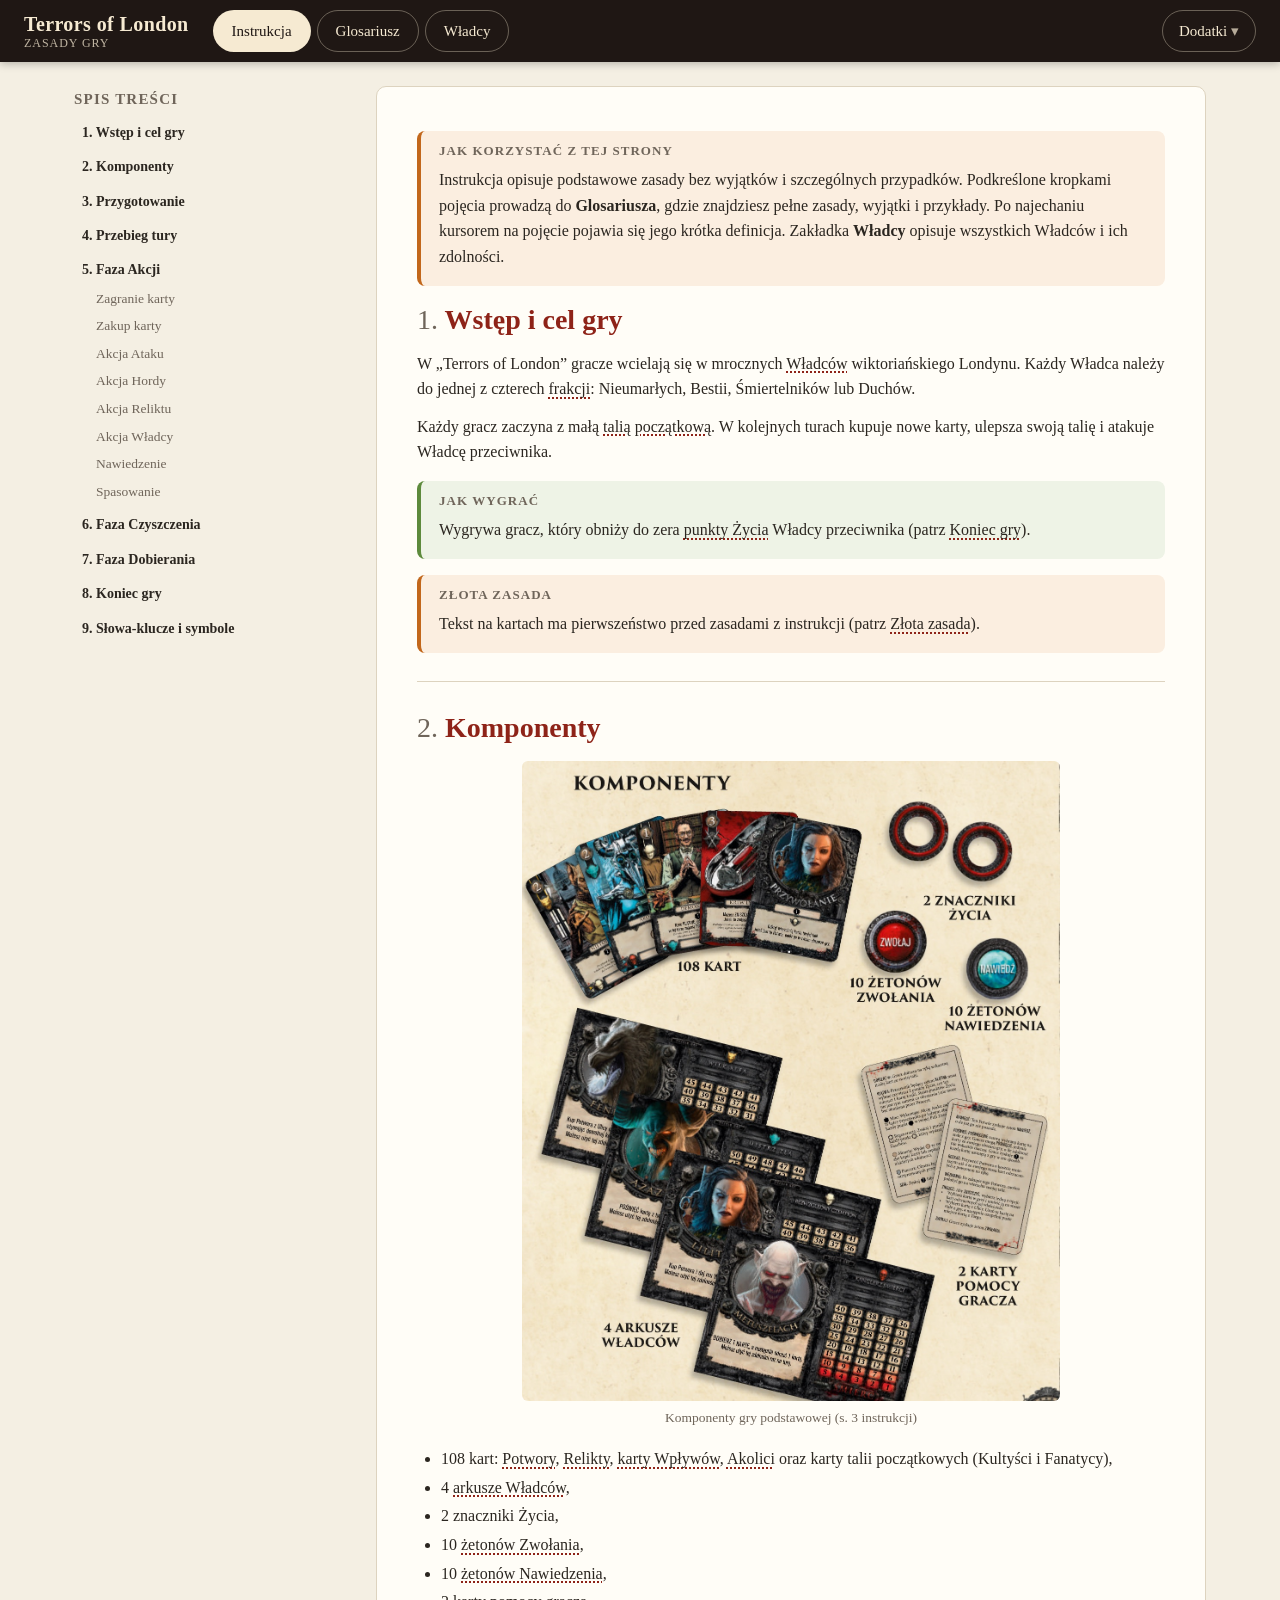
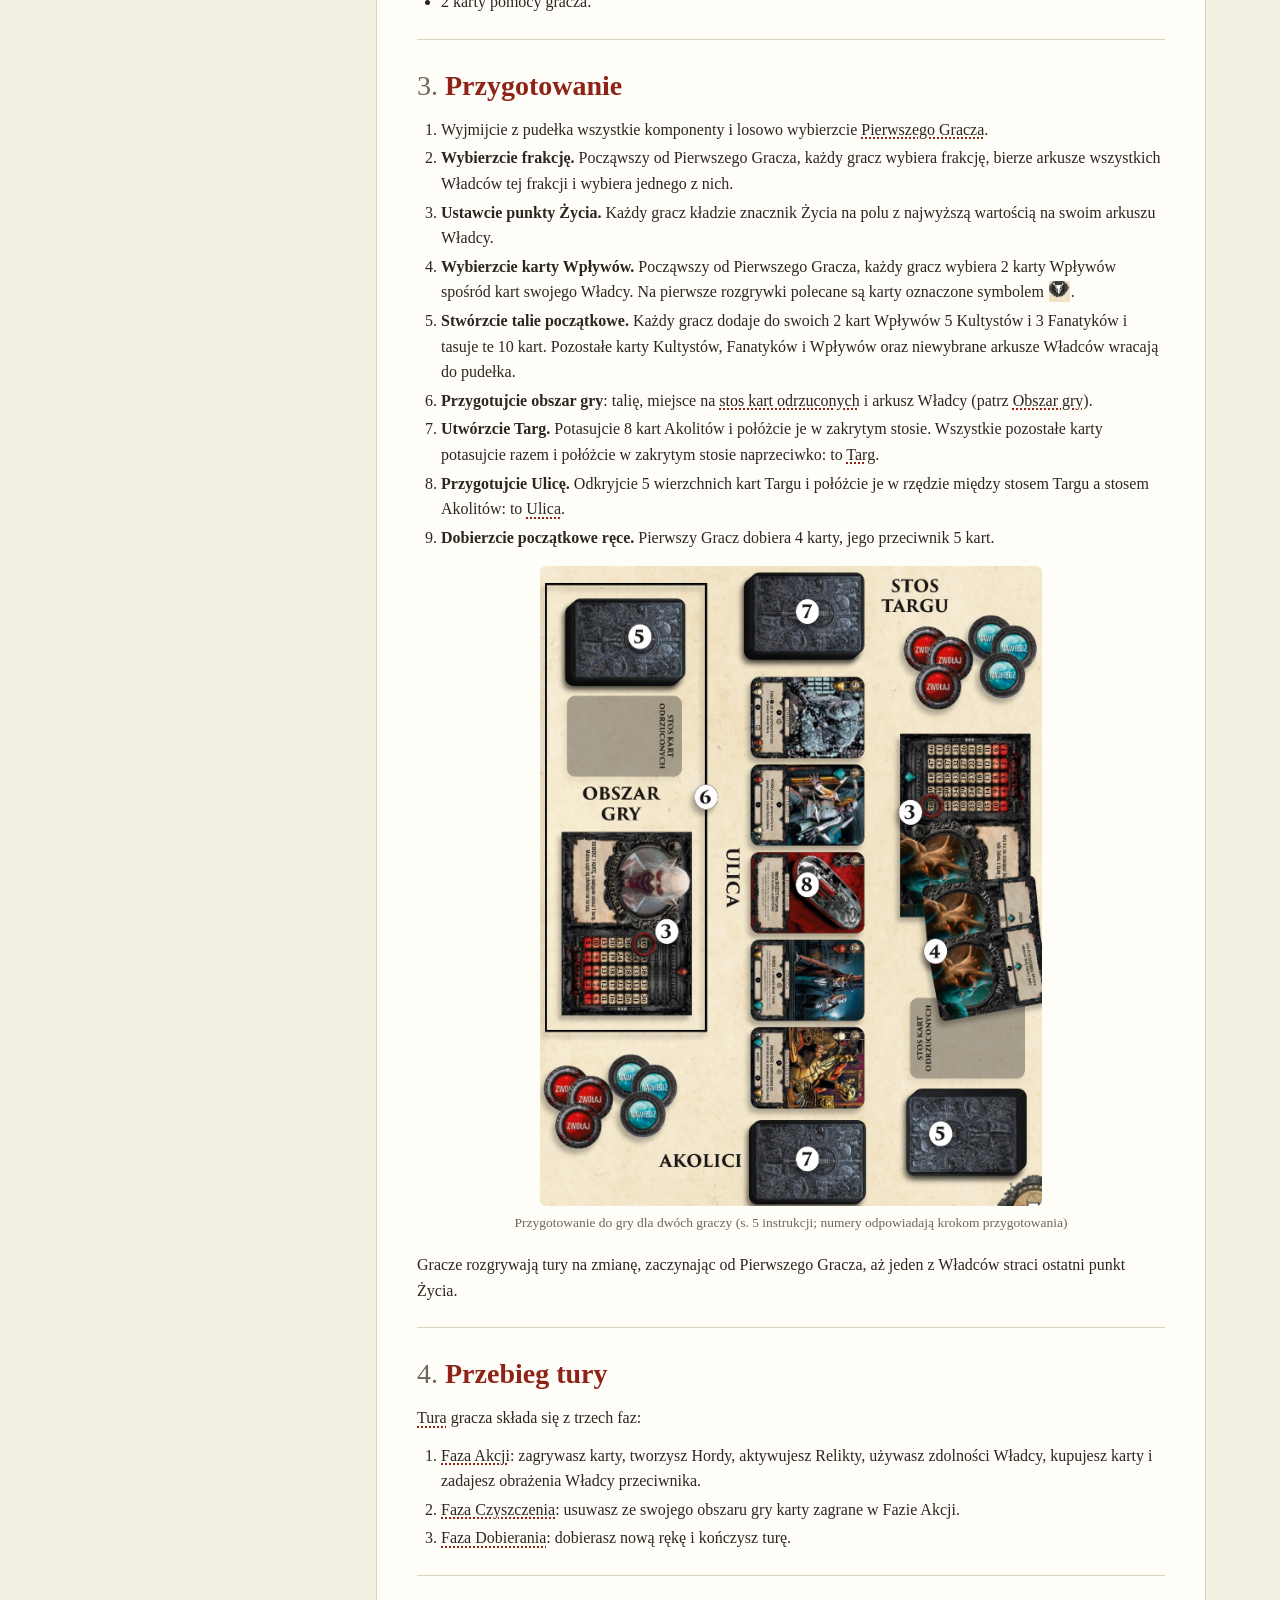
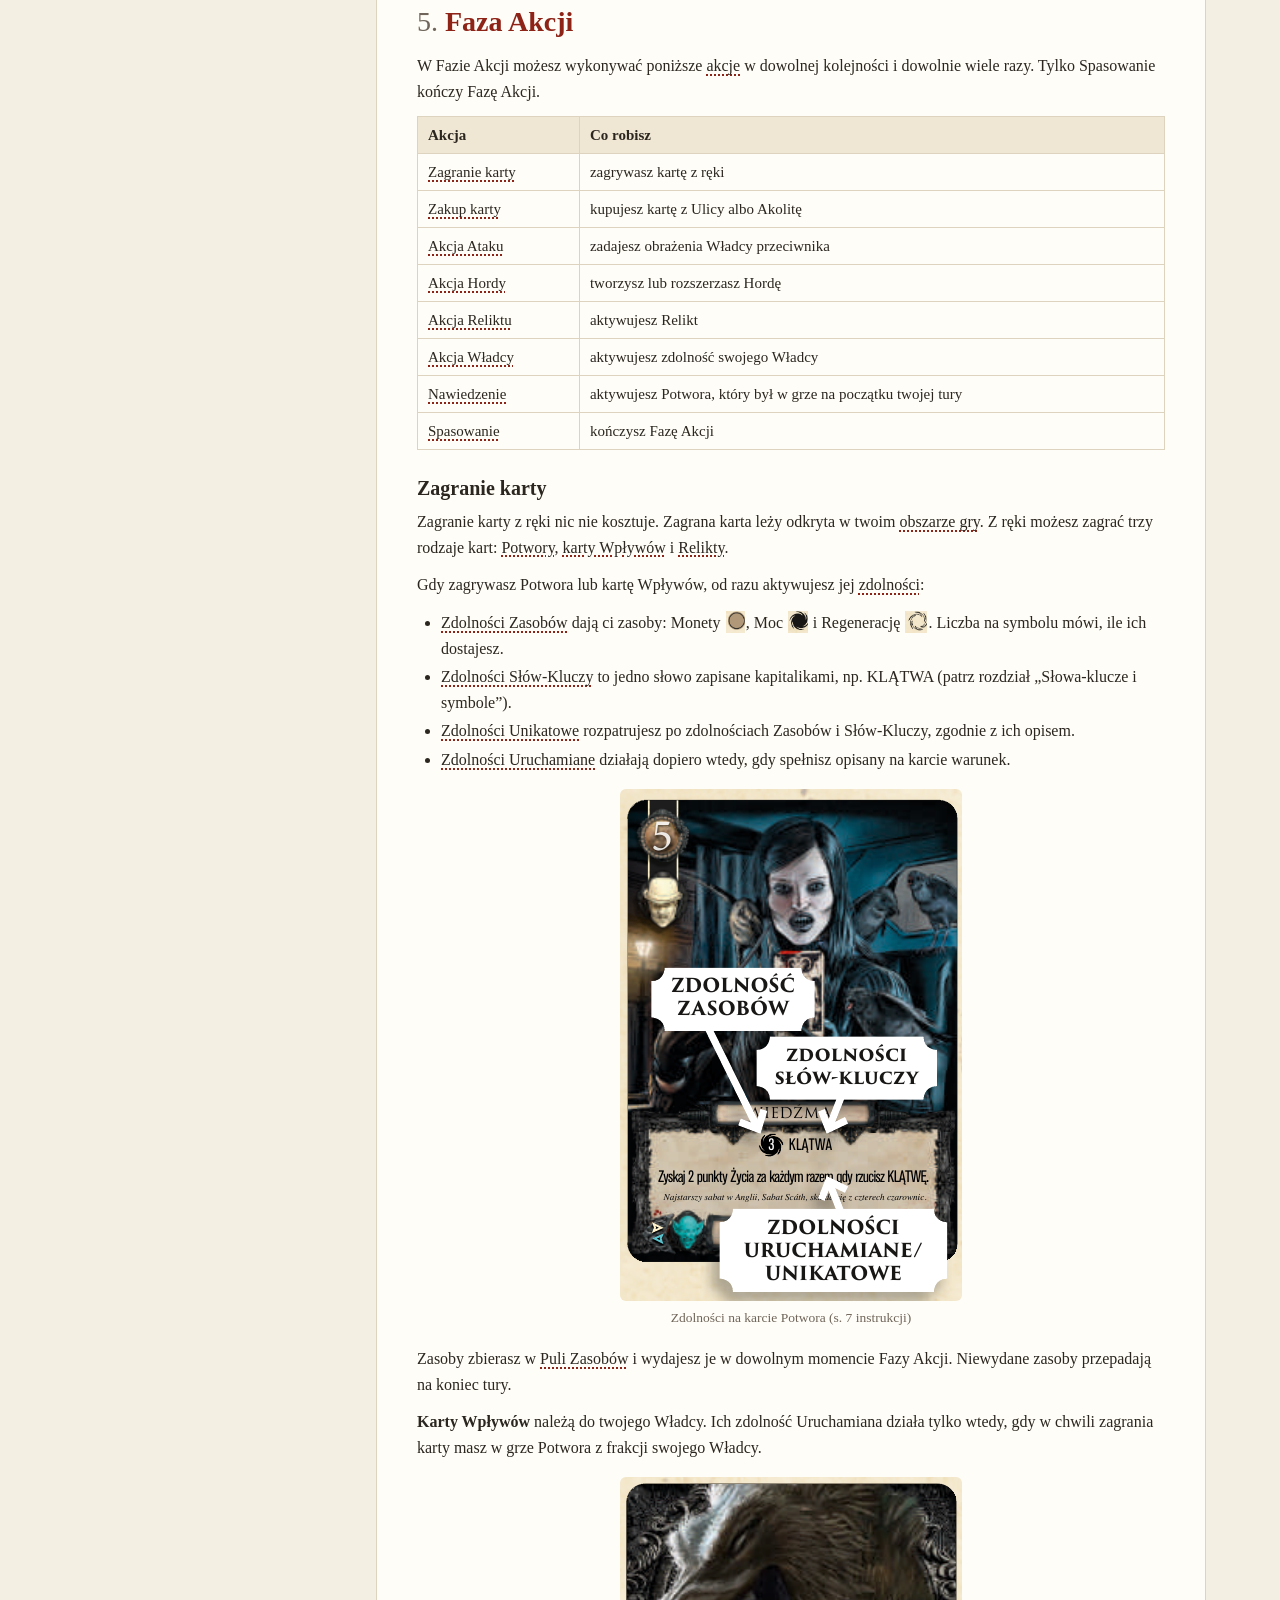
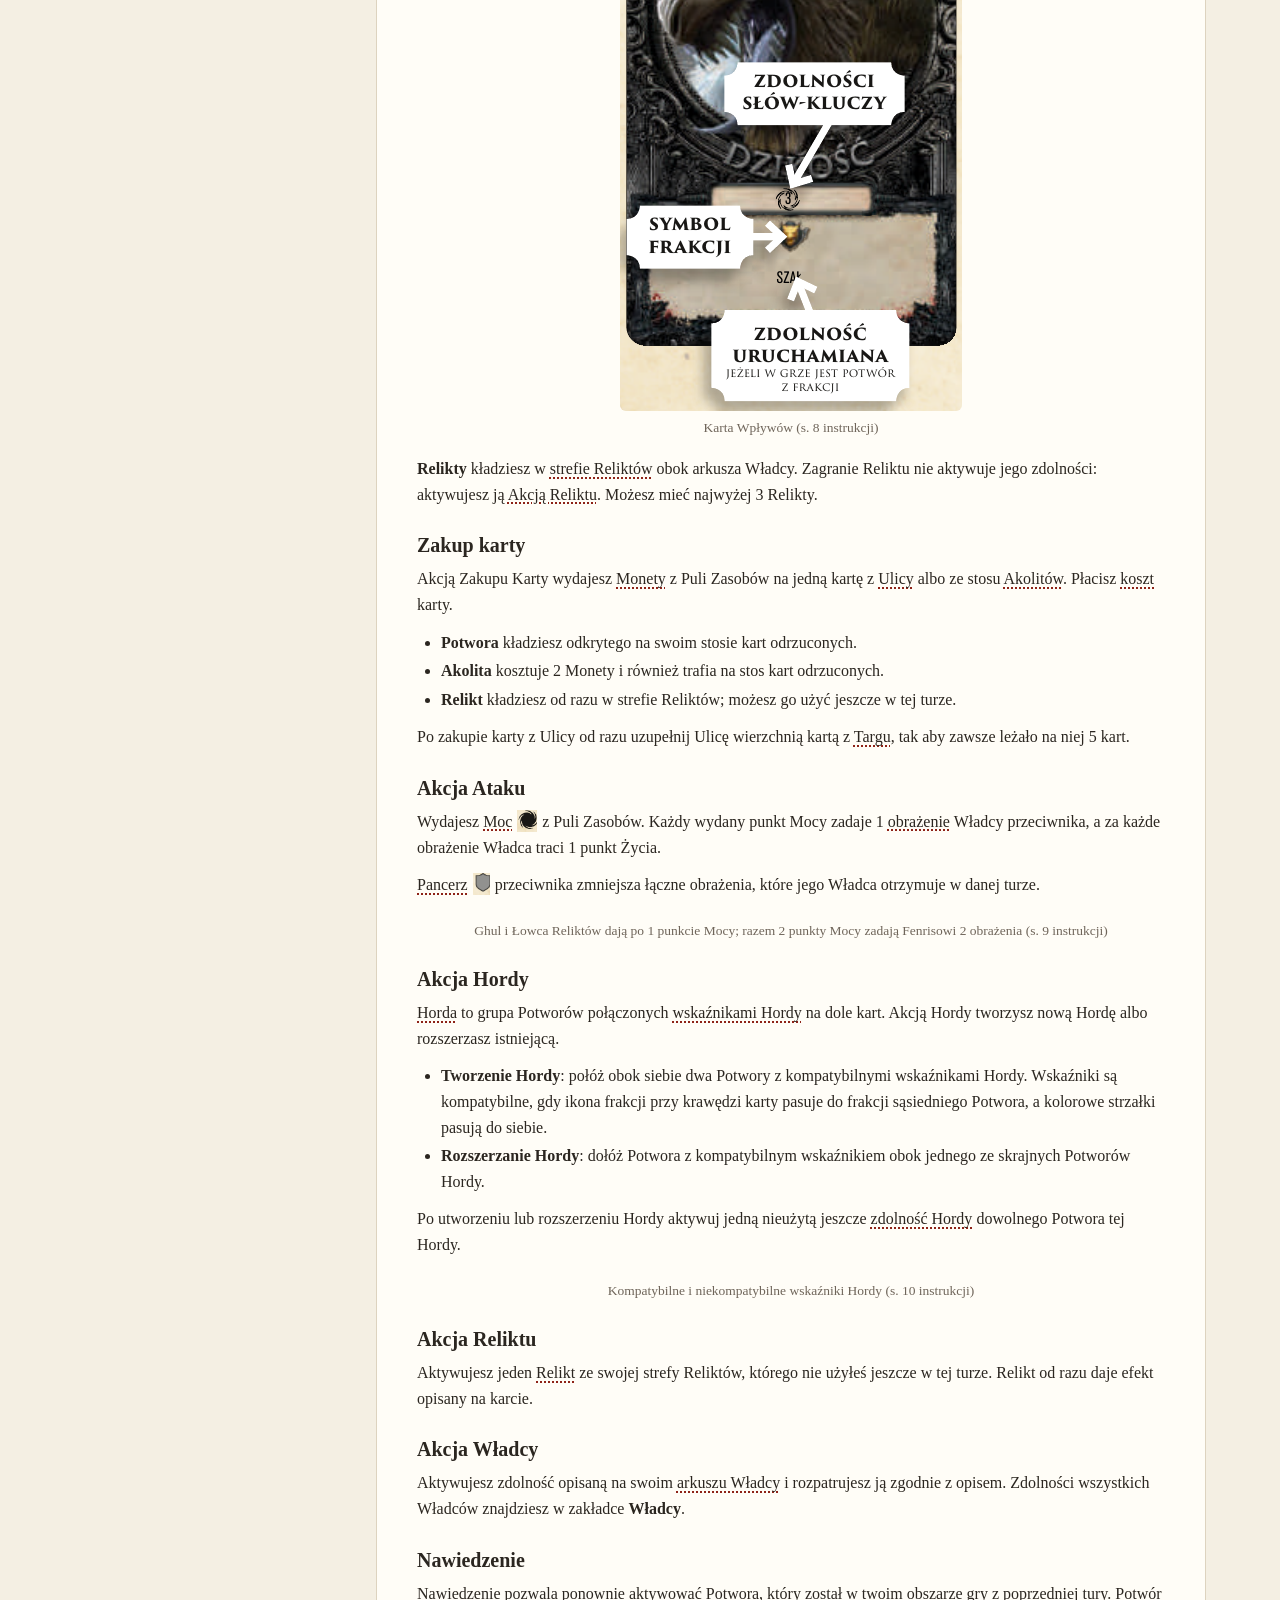
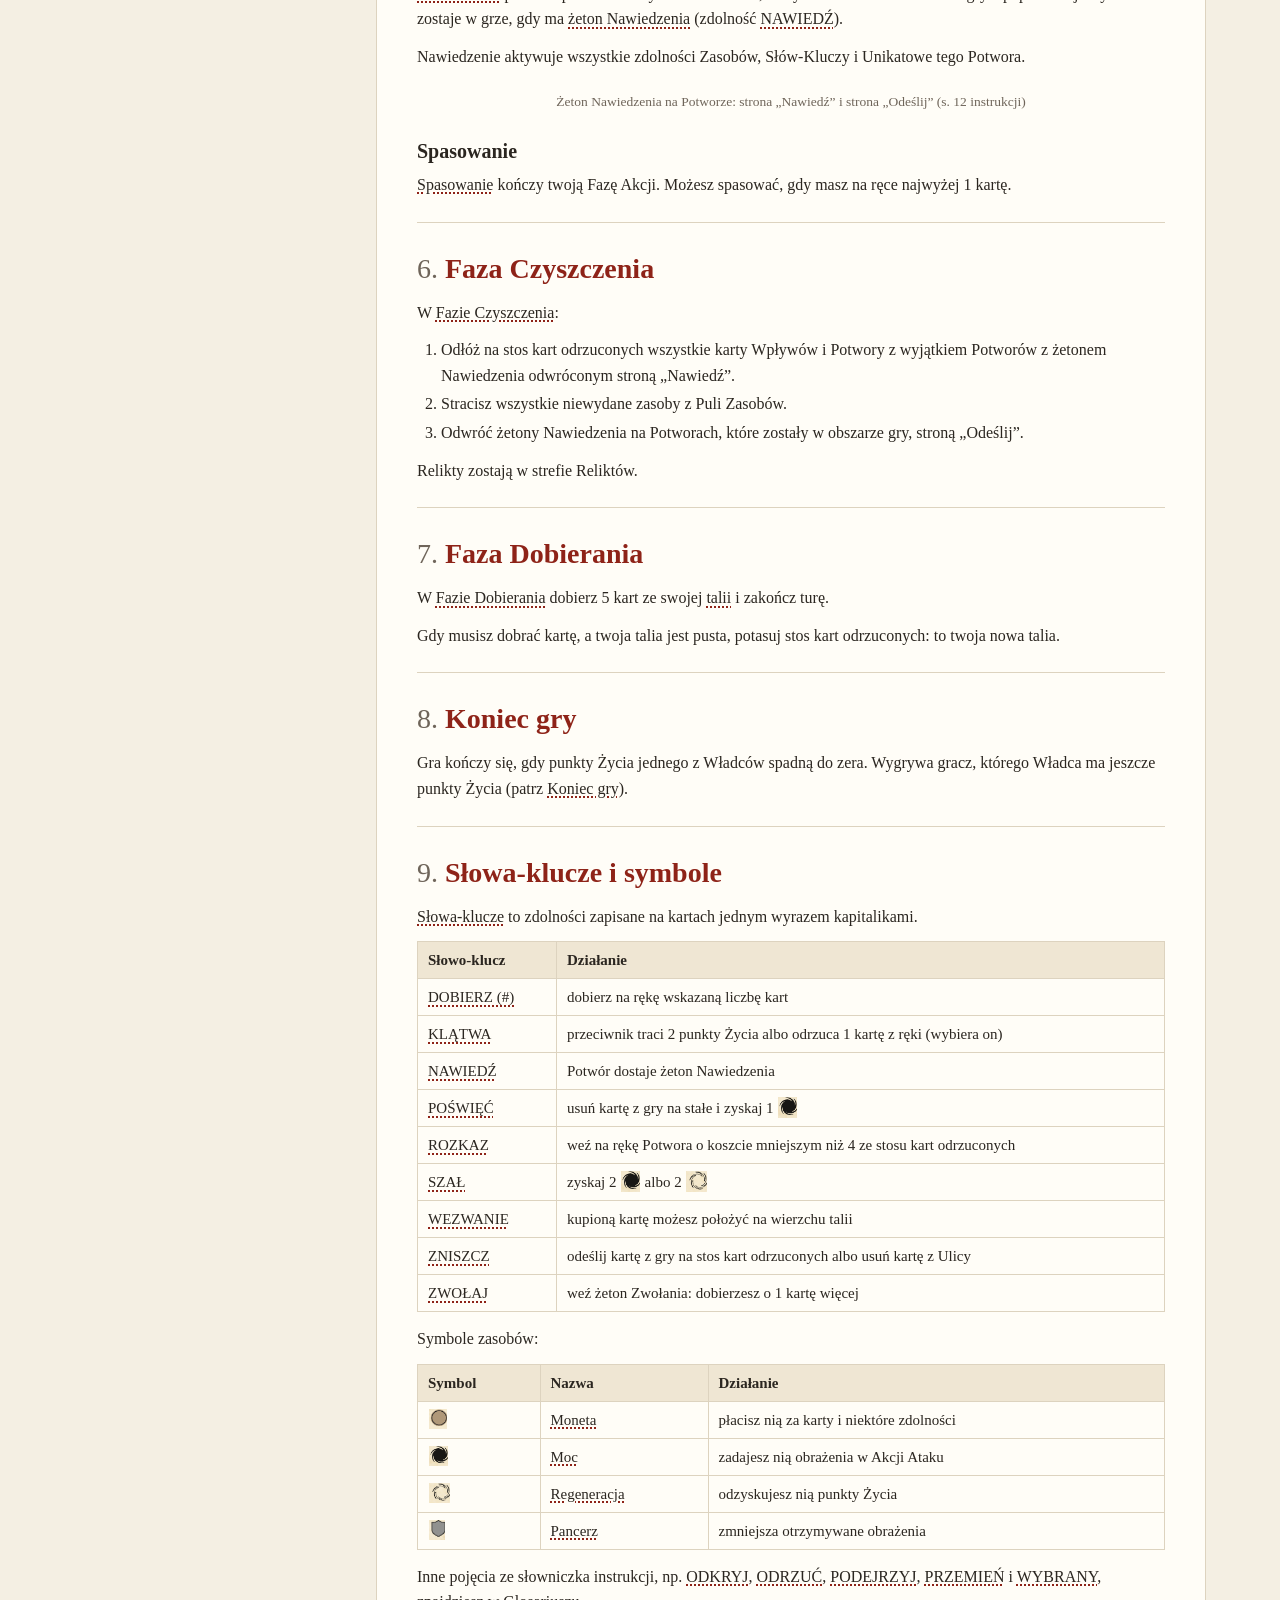
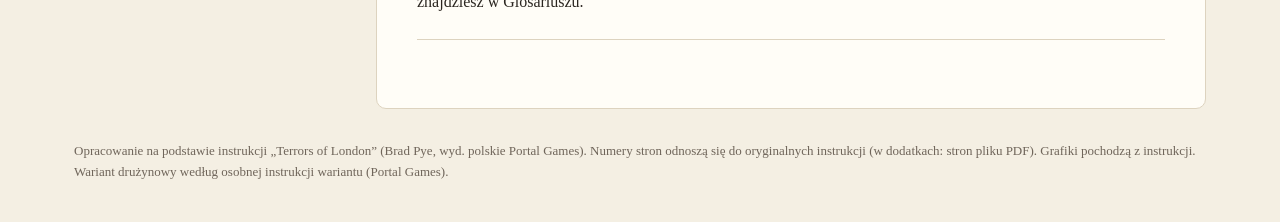
==== commit 61060ed5: "Add the Gadzi Grobowiec expansion to the Terrors of London page Rules chapters for Terror tokens, Lo" ====
--- a/terrors-of-london/index.html
+++ b/terrors-of-london/index.html
@@ -25,8 +25,8 @@
   <details class="exp-menu"><summary>Dodatki <span class="exp-count" id="exp-count"></span></summary><div class="exp-panel"><p>Pokaż zasady z dodatków:</p><label><input type="checkbox" data-exp="tomb"> Gadzi Grobowiec</label><label><input type="checkbox" data-exp="gate"> Słudzy Czarnej Bramy</label><p class="exp-hint">Wybór zostanie zapamiętany w tej przeglądarce.</p></div></details>
 </header>
 <div class="panel" id="rules">
-  <nav class="side" aria-label="Spis treści"><h2>Spis treści</h2><ol class="toc"><li class="toc-1"><a href="#i-wstep-i-cel-gry">1. Wstęp i cel gry</a></li><li class="toc-1"><a href="#i-komponenty">2. Komponenty</a></li><li class="toc-1"><a href="#i-przygotowanie">3. Przygotowanie</a></li><li class="toc-1"><a href="#i-przebieg-tury">4. Przebieg tury</a></li><li class="toc-1"><a href="#i-faza-akcji">5. Faza Akcji</a></li><li class="toc-2"><a href="#i-zagranie-karty">Zagranie karty</a></li><li class="toc-2"><a href="#i-zakup-karty">Zakup karty</a></li><li class="toc-2"><a href="#i-akcja-ataku">Akcja Ataku</a></li><li class="toc-2"><a href="#i-akcja-hordy">Akcja Hordy</a></li><li class="toc-2"><a href="#i-akcja-reliktu">Akcja Reliktu</a></li><li class="toc-2"><a href="#i-akcja-wladcy">Akcja Władcy</a></li><li class="toc-2"><a href="#i-nawiedzenie">Nawiedzenie</a></li><li class="toc-2"><a href="#i-spasowanie">Spasowanie</a></li><li class="toc-1"><a href="#i-faza-czyszczenia">6. Faza Czyszczenia</a></li><li class="toc-1"><a href="#i-faza-dobierania">7. Faza Dobierania</a></li><li class="toc-1"><a href="#i-koniec-gry">8. Koniec gry</a></li><li class="toc-1"><a href="#i-slowa-klucze-i-symbole">9. Słowa-klucze i symbole</a></li></ol></nav>
-  <main class="content rules"><aside class="box box-note"><h5>Jak korzystać z tej strony</h5><p>Instrukcja opisuje podstawowe zasady bez wyjątków i szczególnych przypadków. Podkreślone kropkami pojęcia prowadzą do <strong>Glosariusza</strong>, gdzie znajdziesz pełne zasady, wyjątki i przykłady. Po najechaniu kursorem na pojęcie pojawia się jego krótka definicja. Zakładka <strong>Władcy</strong> opisuje wszystkich Władców i ich zdolności.</p></aside><section class="chapter"><h2 id="i-wstep-i-cel-gry"><span class="num">1.</span> Wstęp i cel gry </h2><p>W „Terrors of London” gracze wcielają się w mrocznych <a class="term" href="#g-wladca">Władców</a> wiktoriańskiego Londynu. Każdy Władca należy do jednej z czterech <a class="term" href="#g-frakcja">frakcji</a>: Nieumarłych, Bestii, Śmiertelników lub Duchów.</p><p>Każdy gracz zaczyna z małą <a class="term" href="#g-talia-poczatkowa">talią początkową</a>. W kolejnych turach kupuje nowe karty, ulepsza swoją talię i atakuje Władcę przeciwnika.</p><aside class="box box-summary"><h5>Jak wygrać</h5><p>Wygrywa gracz, który obniży do zera <a class="term" href="#g-punkty-zycia">punkty Życia</a> Władcy przeciwnika (patrz <a class="term" href="#g-koniec-gry">Koniec gry</a>).</p></aside><aside class="box box-note"><h5>Złota zasada</h5><p>Tekst na kartach ma pierwszeństwo przed zasadami z instrukcji (patrz <a class="term" href="#g-zlota-zasada">Złota zasada</a>).</p></aside></section><section class="chapter"><h2 id="i-komponenty"><span class="num">2.</span> Komponenty </h2><figure class="fig"><div class="fig-imgs"><a href="img/komponenty.jpg?v=1794240328" target="_blank" rel="noopener"><img src="img/komponenty.jpg?v=1794240328" alt="Komponenty gry podstawowej (s. 3 instrukcji)" loading="lazy"></a></div><figcaption>Komponenty gry podstawowej (s. 3 instrukcji)</figcaption></figure><ul><li>108 kart: <a class="term" href="#g-potwor">Potwory</a>, <a class="term" href="#g-relikt">Relikty</a>, <a class="term" href="#g-karta-wplywow">karty Wpływów</a>, <a class="term" href="#g-akolita">Akolici</a> oraz karty talii początkowych (Kultyści i Fanatycy),</li><li>4 <a class="term" href="#g-arkusz-wladcy">arkusze Władców</a>,</li><li>2 znaczniki Życia,</li><li>10 <a class="term" href="#g-zeton-zwolania">żetonów Zwołania</a>,</li><li>10 <a class="term" href="#g-zeton-nawiedzenia">żetonów Nawiedzenia</a>,</li><li>2 karty pomocy gracza.</li></ul><aside class="box box-expansion" data-req="tomb"><h5>Komponenty dodatku <span class="exp-badge exp-tomb" title="Dodatek: Gadzi Grobowiec">Gadzi Grobowiec</span></h5><ul><li>4 arkusze Władców: Sobek, Prometeusz, Kain i Elżbieta,</li><li>51 kart: nowe Potwory i Relikty, karty Wpływów Władców z dodatku i 4 dodatkowych <a class="term" href="#g-akolita">Akolitów</a>,</li><li>24 żetony Terroru,</li><li>2 znaczniki Życia,</li><li>5 kafli Przystani (4 Przystanie i Opactwo Westminster),</li><li>1 <a class="term" href="#g-zeton-kosztu-akolitow">żeton kosztu Akolitów</a>.</li></ul></aside><aside class="box box-expansion" data-req="gate"><h5>Komponenty dodatku <span class="exp-badge exp-gate" title="Dodatek: Słudzy Czarnej Bramy">Słudzy Czarnej Bramy</span></h5><ul><li>4 arkusze Władców: Arbella, Steno, Charon i Samedi,</li><li>52 karty: 28 Potworów, 8 Reliktów, 8 <a class="term" href="#g-karta-wplywow">kart Wpływów</a> i 8 Sługusów.</li></ul></aside></section><section class="chapter"><h2 id="i-przygotowanie"><span class="num">3.</span> Przygotowanie </h2><ol><li>Wyjmijcie z pudełka wszystkie komponenty i losowo wybierzcie <a class="term" href="#g-pierwszy-gracz">Pierwszego Gracza</a>.</li><li><strong>Wybierzcie frakcję.</strong> Począwszy od Pierwszego Gracza, każdy gracz wybiera frakcję, bierze arkusze wszystkich Władców tej frakcji i wybiera jednego z nich.</li><li><strong>Ustawcie punkty Życia.</strong> Każdy gracz kładzie znacznik Życia na polu z najwyższą wartością na swoim arkuszu Władcy.</li><li><strong>Wybierzcie karty Wpływów.</strong> Począwszy od Pierwszego Gracza, każdy gracz wybiera 2 karty Wpływów spośród kart swojego Władcy. Na pierwsze rozgrywki polecane są karty oznaczone symbolem <img class="icon" src="img/symbol-polecane.png?v=1794240361" alt="symbol kart polecanych na pierwsze rozgrywki" title="symbol kart polecanych na pierwsze rozgrywki">.</li><li><strong>Stwórzcie talie początkowe.</strong> Każdy gracz dodaje do swoich 2 kart Wpływów 5 Kultystów i 3 Fanatyków i tasuje te 10 kart. Pozostałe karty Kultystów, Fanatyków i Wpływów oraz niewybrane arkusze Władców wracają do pudełka.</li><li><strong>Przygotujcie obszar gry</strong>: talię, miejsce na <a class="term" href="#g-stos-kart-odrzuconych">stos kart odrzuconych</a> i arkusz Władcy (patrz <a class="term" href="#g-obszar-gry">Obszar gry</a>).</li><li><strong>Utwórzcie Targ.</strong> Potasujcie 8 kart Akolitów i połóżcie je w zakrytym stosie. Wszystkie pozostałe karty potasujcie razem i połóżcie w zakrytym stosie naprzeciwko: to <a class="term" href="#g-targ">Targ</a>.</li><li><strong>Przygotujcie Ulicę.</strong> Odkryjcie 5 wierzchnich kart Targu i połóżcie je w rzędzie między stosem Targu a stosem Akolitów: to <a class="term" href="#g-ulica">Ulica</a>.</li><li><strong>Dobierzcie początkowe ręce.</strong> Pierwszy Gracz dobiera 4 karty, jego przeciwnik 5 kart.</li></ol><aside class="box box-expansion" data-req="tomb"><h5>Przygotowanie z dodatkiem <span class="exp-badge exp-tomb" title="Dodatek: Gadzi Grobowiec">Gadzi Grobowiec</span></h5><ul><li>Nowe karty Potworów i Reliktów wtasujcie do <a class="term" href="#g-targ">Targu</a> (krok 7).</li><li>4 Akolitów z dodatku dodajcie do stosu Akolitów: stos liczy 12 kart (krok 7). Obok stosu połóżcie <a class="term" href="#g-zeton-kosztu-akolitow">żeton kosztu Akolitów</a>.</li><li>Władcy z dodatku mają po 3 karty Wpływów; gracz wybiera 2 z nich, jak w grze podstawowej (krok 4). Na początku gry nie mają żetonów Terroru.</li></ul></aside><aside class="box box-expansion" data-req="gate"><h5>Przygotowanie z dodatkiem <span class="exp-badge exp-gate" title="Dodatek: Słudzy Czarnej Bramy">Słudzy Czarnej Bramy</span></h5><ul><li>Nowe karty Potworów i Reliktów wtasujcie do <a class="term" href="#g-targ">Targu</a> (krok 7).</li><li>Dodatek zawiera po 1 nowej <a class="term" href="#g-karta-wplywow">karcie Wpływów</a> dla każdego Władcy z gry podstawowej: Władca ma więc 4 karty Wpływów, z których gracz wybiera 2 (krok 4).</li><li>Władcy z dodatku nie mają kart Wpływów. Zamiast nich każdy ma 2 Sługusy: talia początkowa to 2 Sługusy, 5 Kultystów i 3 Fanatyków (krok 5).</li></ul></aside><aside class="box box-expansion" data-req="gate tomb"><h5>Z oboma dodatkami <span class="exp-badge exp-gate" title="Dodatek: Słudzy Czarnej Bramy">Słudzy Czarnej Bramy</span><span class="exp-badge exp-tomb" title="Dodatek: Gadzi Grobowiec">Gadzi Grobowiec</span></h5><p>Dodatek Słudzy Czarnej Bramy zawiera też po 1 karcie Wpływów dla każdego Władcy z dodatku Gadzi Grobowiec: oni również wybierają 2 z 4 kart Wpływów.</p></aside><figure class="fig"><div class="fig-imgs"><a href="img/obszar-gry.jpg?v=1794240333" target="_blank" rel="noopener"><img src="img/obszar-gry.jpg?v=1794240333" alt="Przygotowanie do gry dla dwóch graczy (s. 5 instrukcji; numery odpowiadają krokom przygotowania)" loading="lazy"></a></div><figcaption>Przygotowanie do gry dla dwóch graczy (s. 5 instrukcji; numery odpowiadają krokom przygotowania)</figcaption></figure><p>Gracze rozgrywają tury na zmianę, zaczynając od Pierwszego Gracza, aż jeden z Władców straci ostatni punkt Życia.</p></section><section class="chapter"><h2 id="i-przebieg-tury"><span class="num">4.</span> Przebieg tury </h2><p><a class="term" href="#g-tura">Tura</a> gracza składa się z trzech faz:</p><ol><li><a class="term" href="#g-faza-akcji">Faza Akcji</a>: zagrywasz karty, tworzysz Hordy, aktywujesz Relikty, używasz zdolności Władcy, kupujesz karty i zadajesz obrażenia Władcy przeciwnika.</li><li><a class="term" href="#g-faza-czyszczenia">Faza Czyszczenia</a>: usuwasz ze swojego obszaru gry karty zagrane w Fazie Akcji.</li><li><a class="term" href="#g-faza-dobierania">Faza Dobierania</a>: dobierasz nową rękę i kończysz turę.</li></ol></section><section class="chapter"><h2 id="i-faza-akcji"><span class="num">5.</span> Faza Akcji </h2><p>W Fazie Akcji możesz wykonywać poniższe <a class="term" href="#g-akcja">akcje</a> w dowolnej kolejności i dowolnie wiele razy. Tylko Spasowanie kończy Fazę Akcji.</p><div class="table-wrap"><table><thead><tr><th>Akcja</th><th>Co robisz</th></tr></thead><tbody><tr><td><a class="term" href="#g-zagranie-karty">Zagranie karty</a></td><td>zagrywasz kartę z ręki</td></tr><tr><td><a class="term" href="#g-zakup-karty">Zakup karty</a></td><td>kupujesz kartę z Ulicy albo Akolitę</td></tr><tr><td><a class="term" href="#g-akcja-ataku">Akcja Ataku</a></td><td>zadajesz obrażenia Władcy przeciwnika</td></tr><tr><td><a class="term" href="#g-akcja-hordy">Akcja Hordy</a></td><td>tworzysz lub rozszerzasz Hordę</td></tr><tr><td><a class="term" href="#g-akcja-reliktu">Akcja Reliktu</a></td><td>aktywujesz Relikt</td></tr><tr><td><a class="term" href="#g-akcja-wladcy">Akcja Władcy</a></td><td>aktywujesz zdolność swojego Władcy</td></tr><tr><td><a class="term" href="#g-nawiedzenie">Nawiedzenie</a></td><td>aktywujesz Potwora, który był w grze na początku twojej tury</td></tr><tr><td><a class="term" href="#g-spasowanie">Spasowanie</a></td><td>kończysz Fazę Akcji</td></tr></tbody></table></div><div class="sub"><h3 id="i-zagranie-karty">Zagranie karty </h3><p>Zagranie karty z ręki nic nie kosztuje. Zagrana karta leży odkryta w twoim <a class="term" href="#g-obszar-gry">obszarze gry</a>. Z ręki możesz zagrać trzy rodzaje kart: <a class="term" href="#g-potwor">Potwory</a>, <a class="term" href="#g-karta-wplywow">karty Wpływów</a> i <a class="term" href="#g-relikt">Relikty</a>.</p><p>Gdy zagrywasz Potwora lub kartę Wpływów, od razu aktywujesz jej <a class="term" href="#g-zdolnosc">zdolności</a>:</p><ul><li><a class="term" href="#g-zdolnosc-zasobow">Zdolności Zasobów</a> dają ci zasoby: Monety <img class="icon" src="img/moneta.png?v=1794240360" alt="Moneta" title="Moneta">, Moc <img class="icon" src="img/moc.png?v=1794240359" alt="Moc" title="Moc"> i Regenerację <img class="icon" src="img/regeneracja.png?v=1794240360" alt="Regeneracja" title="Regeneracja">. Liczba na symbolu mówi, ile ich dostajesz.</li><li><a class="term" href="#g-zdolnosc-slow-kluczy">Zdolności Słów-Kluczy</a> to jedno słowo zapisane kapitalikami, np. KLĄTWA (patrz rozdział „Słowa-klucze i symbole”).</li><li><a class="term" href="#g-zdolnosc-unikatowa">Zdolności Unikatowe</a> rozpatrujesz po zdolnościach Zasobów i Słów-Kluczy, zgodnie z ich opisem.</li><li><a class="term" href="#g-zdolnosc-uruchamiana">Zdolności Uruchamiane</a> działają dopiero wtedy, gdy spełnisz opisany na karcie warunek.</li></ul><figure class="fig"><div class="fig-imgs"><a href="img/zdolnosci-karty.png?v=1794240333" target="_blank" rel="noopener"><img src="img/zdolnosci-karty.png?v=1794240333" alt="Zdolności na karcie Potwora (s. 7 instrukcji)" loading="lazy"></a></div><figcaption>Zdolności na karcie Potwora (s. 7 instrukcji)</figcaption></figure><p>Zasoby zbierasz w <a class="term" href="#g-pula-zasobow">Puli Zasobów</a> i wydajesz je w dowolnym momencie Fazy Akcji. Niewydane zasoby przepadają na koniec tury.</p><p><strong>Karty Wpływów</strong> należą do twojego Władcy. Ich zdolność Uruchamiana działa tylko wtedy, gdy w chwili zagrania karty masz w grze Potwora z frakcji swojego Władcy.</p><figure class="fig"><div class="fig-imgs"><a href="img/karta-wplywow.png?v=1794240333" target="_blank" rel="noopener"><img src="img/karta-wplywow.png?v=1794240333" alt="Karta Wpływów (s. 8 instrukcji)" loading="lazy"></a></div><figcaption>Karta Wpływów (s. 8 instrukcji)</figcaption></figure><p><strong>Relikty</strong> kładziesz w <a class="term" href="#g-strefa-reliktow">strefie Reliktów</a> obok arkusza Władcy. Zagranie Reliktu nie aktywuje jego zdolności: aktywujesz ją <a class="term" href="#g-akcja-reliktu">Akcją Reliktu</a>. Możesz mieć najwyżej 3 Relikty.</p></div><div class="sub"><h3 id="i-zakup-karty">Zakup karty </h3><p>Akcją Zakupu Karty wydajesz <a class="term" href="#g-moneta">Monety</a> z Puli Zasobów na jedną kartę z <a class="term" href="#g-ulica">Ulicy</a> albo ze stosu <a class="term" href="#g-akolita">Akolitów</a>. Płacisz <a class="term" href="#g-koszt">koszt</a> karty.</p><ul><li><strong>Potwora</strong> kładziesz odkrytego na swoim stosie kart odrzuconych.</li><li><strong>Akolita</strong> kosztuje 2 Monety i również trafia na stos kart odrzuconych.</li><li><strong>Relikt</strong> kładziesz od razu w strefie Reliktów; możesz go użyć jeszcze w tej turze.</li></ul><p>Po zakupie karty z Ulicy od razu uzupełnij Ulicę wierzchnią kartą z <a class="term" href="#g-targ">Targu</a>, tak aby zawsze leżało na niej 5 kart.</p></div><div class="sub"><h3 id="i-akcja-ataku">Akcja Ataku </h3><p>Wydajesz <a class="term" href="#g-moc">Moc</a> <img class="icon" src="img/moc.png?v=1794240359" alt="Moc" title="Moc"> z Puli Zasobów. Każdy wydany punkt Mocy zadaje 1 <a class="term" href="#g-obrazenia">obrażenie</a> Władcy przeciwnika, a za każde obrażenie Władca traci 1 punkt Życia.</p><p><a class="term" href="#g-pancerz">Pancerz</a> <img class="icon" src="img/pancerz.png?v=1794240360" alt="Pancerz" title="Pancerz"> przeciwnika zmniejsza łączne obrażenia, które jego Władca otrzymuje w danej turze.</p><figure class="fig"><div class="fig-imgs"><a href="img/przyklad-ataku.jpg?v=1794240994" target="_blank" rel="noopener"><img src="img/przyklad-ataku.jpg?v=1794240994" alt="Ghul i Łowca Reliktów dają po 1 punkcie Mocy; razem 2 punkty Mocy zadają Fenrisowi 2 obrażenia (s. 9 instrukcji)" loading="lazy"></a></div><figcaption>Ghul i Łowca Reliktów dają po 1 punkcie Mocy; razem 2 punkty Mocy zadają Fenrisowi 2 obrażenia (s. 9 instrukcji)</figcaption></figure></div><div class="sub"><h3 id="i-akcja-hordy">Akcja Hordy </h3><p><a class="term" href="#g-horda">Horda</a> to grupa Potworów połączonych <a class="term" href="#g-wskaznik-hordy">wskaźnikami Hordy</a> na dole kart. Akcją Hordy tworzysz nową Hordę albo rozszerzasz istniejącą.</p><ul><li><strong>Tworzenie Hordy</strong>: połóż obok siebie dwa Potwory z kompatybilnymi wskaźnikami Hordy. Wskaźniki są kompatybilne, gdy ikona frakcji przy krawędzi karty pasuje do frakcji sąsiedniego Potwora, a kolorowe strzałki pasują do siebie.</li><li><strong>Rozszerzanie Hordy</strong>: dołóż Potwora z kompatybilnym wskaźnikiem obok jednego ze skrajnych Potworów Hordy.</li></ul><p>Po utworzeniu lub rozszerzeniu Hordy aktywuj jedną nieużytą jeszcze <a class="term" href="#g-zdolnosc-hordy">zdolność Hordy</a> dowolnego Potwora tej Hordy.</p><figure class="fig"><div class="fig-imgs"><a href="img/horda-kompatybilnosc.jpg?v=1794240335" target="_blank" rel="noopener"><img src="img/horda-kompatybilnosc.jpg?v=1794240335" alt="Kompatybilne i niekompatybilne wskaźniki Hordy (s. 10 instrukcji)" loading="lazy"></a></div><figcaption>Kompatybilne i niekompatybilne wskaźniki Hordy (s. 10 instrukcji)</figcaption></figure></div><div class="sub"><h3 id="i-akcja-reliktu">Akcja Reliktu </h3><p>Aktywujesz jeden <a class="term" href="#g-relikt">Relikt</a> ze swojej strefy Reliktów, którego nie użyłeś jeszcze w tej turze. Relikt od razu daje efekt opisany na karcie.</p></div><div class="sub"><h3 id="i-akcja-wladcy">Akcja Władcy </h3><p>Aktywujesz zdolność opisaną na swoim <a class="term" href="#g-arkusz-wladcy">arkuszu Władcy</a> i rozpatrujesz ją zgodnie z opisem. Zdolności wszystkich Władców znajdziesz w zakładce <strong>Władcy</strong>.</p></div><div class="sub"><h3 id="i-nawiedzenie">Nawiedzenie </h3><p><a class="term" href="#g-nawiedzenie">Nawiedzenie</a> pozwala ponownie aktywować Potwora, który został w twoim obszarze gry z poprzedniej tury. Potwór zostaje w grze, gdy ma <a class="term" href="#g-zeton-nawiedzenia">żeton Nawiedzenia</a> (zdolność <a class="term" href="#g-nawiedz">NAWIEDŹ</a>).</p><p>Nawiedzenie aktywuje wszystkie zdolności Zasobów, Słów-Kluczy i Unikatowe tego Potwora.</p><figure class="fig"><div class="fig-imgs"><a href="img/nawiedzenie.jpg?v=1794240338" target="_blank" rel="noopener"><img src="img/nawiedzenie.jpg?v=1794240338" alt="Żeton Nawiedzenia na Potworze: strona „Nawiedź” i strona „Odeślij” (s. 12 instrukcji)" loading="lazy"></a></div><figcaption>Żeton Nawiedzenia na Potworze: strona „Nawiedź” i strona „Odeślij” (s. 12 instrukcji)</figcaption></figure></div><div class="sub"><h3 id="i-spasowanie">Spasowanie </h3><p><a class="term" href="#g-spasowanie">Spasowanie</a> kończy twoją Fazę Akcji. Możesz spasować, gdy masz na ręce najwyżej 1 kartę.</p></div></section><section class="chapter"><h2 id="i-faza-czyszczenia"><span class="num">6.</span> Faza Czyszczenia </h2><p>W <a class="term" href="#g-faza-czyszczenia">Fazie Czyszczenia</a>:</p><ol><li>Odłóż na stos kart odrzuconych wszystkie karty Wpływów i Potwory z wyjątkiem Potworów z żetonem Nawiedzenia odwróconym stroną „Nawiedź”.</li><li>Stracisz wszystkie niewydane zasoby z Puli Zasobów.</li><li>Odwróć żetony Nawiedzenia na Potworach, które zostały w obszarze gry, stroną „Odeślij”.</li></ol><p>Relikty zostają w strefie Reliktów.</p></section><section class="chapter"><h2 id="i-faza-dobierania"><span class="num">7.</span> Faza Dobierania </h2><p>W <a class="term" href="#g-faza-dobierania">Fazie Dobierania</a> dobierz 5 kart ze swojej <a class="term" href="#g-talia">talii</a> i zakończ turę.</p><p>Gdy musisz dobrać kartę, a twoja talia jest pusta, potasuj stos kart odrzuconych: to twoja nowa talia.</p></section><section class="chapter"><h2 id="i-koniec-gry"><span class="num">8.</span> Koniec gry </h2><p>Gra kończy się, gdy punkty Życia jednego z Władców spadną do zera. Wygrywa gracz, którego Władca ma jeszcze punkty Życia (patrz <a class="term" href="#g-koniec-gry">Koniec gry</a>).</p></section><section class="chapter"><h2 id="i-slowa-klucze-i-symbole"><span class="num">9.</span> Słowa-klucze i symbole </h2><p><a class="term" href="#g-slowo-klucz">Słowa-klucze</a> to zdolności zapisane na kartach jednym wyrazem kapitalikami.</p><div class="table-wrap"><table><thead><tr><th>Słowo-klucz</th><th>Działanie</th></tr></thead><tbody><tr><td><a class="term" href="#g-dobierz">DOBIERZ (#)</a></td><td>dobierz na rękę wskazaną liczbę kart</td></tr><tr><td><a class="term" href="#g-klatwa">KLĄTWA</a></td><td>przeciwnik traci 2 punkty Życia albo odrzuca 1 kartę z ręki (wybiera on)</td></tr><tr><td><a class="term" href="#g-nawiedz">NAWIEDŹ</a></td><td>Potwór dostaje żeton Nawiedzenia</td></tr><tr><td><a class="term" href="#g-poswiec">POŚWIĘĆ</a></td><td>usuń kartę z gry na stałe i zyskaj 1 <img class="icon" src="img/moc.png?v=1794240359" alt="Moc" title="Moc"></td></tr><tr><td><a class="term" href="#g-rozkaz">ROZKAZ</a></td><td>weź na rękę Potwora o koszcie mniejszym niż 4 ze stosu kart odrzuconych</td></tr><tr><td><a class="term" href="#g-szal">SZAŁ</a></td><td>zyskaj 2 <img class="icon" src="img/moc.png?v=1794240359" alt="Moc" title="Moc"> albo 2 <img class="icon" src="img/regeneracja.png?v=1794240360" alt="Regeneracja" title="Regeneracja"></td></tr><tr><td><a class="term" href="#g-wezwanie">WEZWANIE</a></td><td>kupioną kartę możesz położyć na wierzchu talii</td></tr><tr><td><a class="term" href="#g-zniszcz">ZNISZCZ</a></td><td>odeślij kartę z gry na stos kart odrzuconych albo usuń kartę z Ulicy</td></tr><tr><td><a class="term" href="#g-zwolaj">ZWOŁAJ</a></td><td>weź żeton Zwołania: dobierzesz o 1 kartę więcej</td></tr></tbody></table></div><p>Symbole zasobów:</p><div class="table-wrap"><table><thead><tr><th>Symbol</th><th>Nazwa</th><th>Działanie</th></tr></thead><tbody><tr><td><img class="icon" src="img/moneta.png?v=1794240360" alt="Moneta" title="Moneta"></td><td><a class="term" href="#g-moneta">Moneta</a></td><td>płacisz nią za karty i niektóre zdolności</td></tr><tr><td><img class="icon" src="img/moc.png?v=1794240359" alt="Moc" title="Moc"></td><td><a class="term" href="#g-moc">Moc</a></td><td>zadajesz nią obrażenia w Akcji Ataku</td></tr><tr><td><img class="icon" src="img/regeneracja.png?v=1794240360" alt="Regeneracja" title="Regeneracja"></td><td><a class="term" href="#g-regeneracja">Regeneracja</a></td><td>odzyskujesz nią punkty Życia</td></tr><tr><td><img class="icon" src="img/pancerz.png?v=1794240360" alt="Pancerz" title="Pancerz"></td><td><a class="term" href="#g-pancerz">Pancerz</a></td><td>zmniejsza otrzymywane obrażenia</td></tr></tbody></table></div><p>Inne pojęcia ze słowniczka instrukcji, np. <a class="term" href="#g-odkryj">ODKRYJ</a>, <a class="term" href="#g-odrzuc">ODRZUĆ</a>, <a class="term" href="#g-podejrzyj">PODEJRZYJ</a>, <a class="term" href="#g-przemien">PRZEMIEŃ</a> i <a class="term" href="#g-wybrany">WYBRANY</a>, znajdziesz w Glosariuszu.</p></section></main>
+  <nav class="side" aria-label="Spis treści"><h2>Spis treści</h2><ol class="toc"><li class="toc-1"><a href="#i-wstep-i-cel-gry">1. Wstęp i cel gry</a></li><li class="toc-1"><a href="#i-komponenty">2. Komponenty</a></li><li class="toc-1"><a href="#i-przygotowanie">3. Przygotowanie</a></li><li class="toc-1"><a href="#i-przebieg-tury">4. Przebieg tury</a></li><li class="toc-1"><a href="#i-faza-akcji">5. Faza Akcji</a></li><li class="toc-2"><a href="#i-zagranie-karty">Zagranie karty</a></li><li class="toc-2"><a href="#i-zakup-karty">Zakup karty</a></li><li class="toc-2"><a href="#i-akcja-ataku">Akcja Ataku</a></li><li class="toc-2"><a href="#i-akcja-hordy">Akcja Hordy</a></li><li class="toc-2"><a href="#i-akcja-reliktu">Akcja Reliktu</a></li><li class="toc-2"><a href="#i-akcja-wladcy">Akcja Władcy</a></li><li class="toc-2"><a href="#i-nawiedzenie">Nawiedzenie</a></li><li class="toc-2"><a href="#i-spasowanie">Spasowanie</a></li><li class="toc-1"><a href="#i-faza-czyszczenia">6. Faza Czyszczenia</a></li><li class="toc-1"><a href="#i-faza-dobierania">7. Faza Dobierania</a></li><li class="toc-1"><a href="#i-koniec-gry">8. Koniec gry</a></li><li class="toc-1"><a href="#i-slowa-klucze-i-symbole">9. Słowa-klucze i symbole</a></li><li class="toc-1" data-req="tomb"><a href="#i-gadzi-grobowiec">Gadzi Grobowiec</a></li><li class="toc-2" data-req="tomb"><a href="#i-zetony-terroru">Żetony Terroru</a></li><li class="toc-2" data-req="tomb"><a href="#i-zdolnosci-wladcow">Zdolności Władców</a></li><li class="toc-2" data-req="tomb"><a href="#i-wariant-przystani">Wariant Przystani</a></li><li class="toc-1" data-req="tomb"><a href="#i-wariant-druzynowy-2-na-2">Wariant drużynowy 2 na 2</a></li><li class="toc-2" data-req="tomb"><a href="#i-przygotowanie-wariantu">Przygotowanie wariantu</a></li><li class="toc-2" data-req="tomb"><a href="#i-tura-druzyny">Tura drużyny</a></li></ol></nav>
+  <main class="content rules"><aside class="box box-note"><h5>Jak korzystać z tej strony</h5><p>Instrukcja opisuje podstawowe zasady bez wyjątków i szczególnych przypadków. Podkreślone kropkami pojęcia prowadzą do <strong>Glosariusza</strong>, gdzie znajdziesz pełne zasady, wyjątki i przykłady. Po najechaniu kursorem na pojęcie pojawia się jego krótka definicja. Zakładka <strong>Władcy</strong> opisuje wszystkich Władców i ich zdolności.</p></aside><section class="chapter"><h2 id="i-wstep-i-cel-gry"><span class="num">1.</span> Wstęp i cel gry </h2><p>W „Terrors of London” gracze wcielają się w mrocznych <a class="term" href="#g-wladca">Władców</a> wiktoriańskiego Londynu. Każdy Władca należy do jednej z czterech <a class="term" href="#g-frakcja">frakcji</a>: Nieumarłych, Bestii, Śmiertelników lub Duchów.</p><p>Każdy gracz zaczyna z małą <a class="term" href="#g-talia-poczatkowa">talią początkową</a>. W kolejnych turach kupuje nowe karty, ulepsza swoją talię i atakuje Władcę przeciwnika.</p><aside class="box box-summary"><h5>Jak wygrać</h5><p>Wygrywa gracz, który obniży do zera <a class="term" href="#g-punkty-zycia">punkty Życia</a> Władcy przeciwnika (patrz <a class="term" href="#g-koniec-gry">Koniec gry</a>).</p></aside><aside class="box box-note"><h5>Złota zasada</h5><p>Tekst na kartach ma pierwszeństwo przed zasadami z instrukcji (patrz <a class="term" href="#g-zlota-zasada">Złota zasada</a>).</p></aside></section><section class="chapter"><h2 id="i-komponenty"><span class="num">2.</span> Komponenty </h2><figure class="fig"><div class="fig-imgs"><a href="img/komponenty.jpg?v=1794240328" target="_blank" rel="noopener"><img src="img/komponenty.jpg?v=1794240328" alt="Komponenty gry podstawowej (s. 3 instrukcji)" loading="lazy"></a></div><figcaption>Komponenty gry podstawowej (s. 3 instrukcji)</figcaption></figure><ul><li>108 kart: <a class="term" href="#g-potwor">Potwory</a>, <a class="term" href="#g-relikt">Relikty</a>, <a class="term" href="#g-karta-wplywow">karty Wpływów</a>, <a class="term" href="#g-akolita">Akolici</a> oraz karty talii początkowych (Kultyści i Fanatycy),</li><li>4 <a class="term" href="#g-arkusz-wladcy">arkusze Władców</a>,</li><li>2 znaczniki Życia,</li><li>10 <a class="term" href="#g-zeton-zwolania">żetonów Zwołania</a>,</li><li>10 <a class="term" href="#g-zeton-nawiedzenia">żetonów Nawiedzenia</a>,</li><li>2 karty pomocy gracza.</li></ul><aside class="box box-expansion" data-req="tomb"><h5>Komponenty dodatku <span class="exp-badge exp-tomb" title="Dodatek: Gadzi Grobowiec">Gadzi Grobowiec</span></h5><ul><li>4 arkusze Władców: Sobek, Prometeusz, Kain i Elżbieta,</li><li>51 kart: nowe Potwory i Relikty, karty Wpływów Władców z dodatku i 4 dodatkowych <a class="term" href="#g-akolita">Akolitów</a>,</li><li>24 żetony Terroru,</li><li>2 znaczniki Życia,</li><li>5 kafli Przystani (4 Przystanie i Opactwo Westminster),</li><li>1 <a class="term" href="#g-zeton-kosztu-akolitow">żeton kosztu Akolitów</a>.</li></ul></aside><aside class="box box-expansion" data-req="gate"><h5>Komponenty dodatku <span class="exp-badge exp-gate" title="Dodatek: Słudzy Czarnej Bramy">Słudzy Czarnej Bramy</span></h5><ul><li>4 arkusze Władców: Arbella, Steno, Charon i Samedi,</li><li>52 karty: 28 Potworów, 8 Reliktów, 8 <a class="term" href="#g-karta-wplywow">kart Wpływów</a> i 8 Sługusów.</li></ul></aside></section><section class="chapter"><h2 id="i-przygotowanie"><span class="num">3.</span> Przygotowanie </h2><ol><li>Wyjmijcie z pudełka wszystkie komponenty i losowo wybierzcie <a class="term" href="#g-pierwszy-gracz">Pierwszego Gracza</a>.</li><li><strong>Wybierzcie frakcję.</strong> Począwszy od Pierwszego Gracza, każdy gracz wybiera frakcję, bierze arkusze wszystkich Władców tej frakcji i wybiera jednego z nich.</li><li><strong>Ustawcie punkty Życia.</strong> Każdy gracz kładzie znacznik Życia na polu z najwyższą wartością na swoim arkuszu Władcy.</li><li><strong>Wybierzcie karty Wpływów.</strong> Począwszy od Pierwszego Gracza, każdy gracz wybiera 2 karty Wpływów spośród kart swojego Władcy. Na pierwsze rozgrywki polecane są karty oznaczone symbolem <img class="icon" src="img/symbol-polecane.png?v=1794240361" alt="symbol kart polecanych na pierwsze rozgrywki" title="symbol kart polecanych na pierwsze rozgrywki">.</li><li><strong>Stwórzcie talie początkowe.</strong> Każdy gracz dodaje do swoich 2 kart Wpływów 5 Kultystów i 3 Fanatyków i tasuje te 10 kart. Pozostałe karty Kultystów, Fanatyków i Wpływów oraz niewybrane arkusze Władców wracają do pudełka.</li><li><strong>Przygotujcie obszar gry</strong>: talię, miejsce na <a class="term" href="#g-stos-kart-odrzuconych">stos kart odrzuconych</a> i arkusz Władcy (patrz <a class="term" href="#g-obszar-gry">Obszar gry</a>).</li><li><strong>Utwórzcie Targ.</strong> Potasujcie 8 kart Akolitów i połóżcie je w zakrytym stosie. Wszystkie pozostałe karty potasujcie razem i połóżcie w zakrytym stosie naprzeciwko: to <a class="term" href="#g-targ">Targ</a>.</li><li><strong>Przygotujcie Ulicę.</strong> Odkryjcie 5 wierzchnich kart Targu i połóżcie je w rzędzie między stosem Targu a stosem Akolitów: to <a class="term" href="#g-ulica">Ulica</a>.</li><li><strong>Dobierzcie początkowe ręce.</strong> Pierwszy Gracz dobiera 4 karty, jego przeciwnik 5 kart.</li></ol><aside class="box box-expansion" data-req="tomb"><h5>Przygotowanie z dodatkiem <span class="exp-badge exp-tomb" title="Dodatek: Gadzi Grobowiec">Gadzi Grobowiec</span></h5><ul><li>Nowe karty Potworów i Reliktów wtasujcie do <a class="term" href="#g-targ">Targu</a> (krok 7).</li><li>4 Akolitów z dodatku dodajcie do stosu Akolitów: stos liczy 12 kart (krok 7). Obok stosu połóżcie <a class="term" href="#g-zeton-kosztu-akolitow">żeton kosztu Akolitów</a>.</li><li>Władcy z dodatku mają po 3 karty Wpływów; gracz wybiera 2 z nich, jak w grze podstawowej (krok 4). Na początku gry nie mają żetonów Terroru.</li></ul></aside><aside class="box box-expansion" data-req="gate"><h5>Przygotowanie z dodatkiem <span class="exp-badge exp-gate" title="Dodatek: Słudzy Czarnej Bramy">Słudzy Czarnej Bramy</span></h5><ul><li>Nowe karty Potworów i Reliktów wtasujcie do <a class="term" href="#g-targ">Targu</a> (krok 7).</li><li>Dodatek zawiera po 1 nowej <a class="term" href="#g-karta-wplywow">karcie Wpływów</a> dla każdego Władcy z gry podstawowej: Władca ma więc 4 karty Wpływów, z których gracz wybiera 2 (krok 4).</li><li>Władcy z dodatku nie mają kart Wpływów. Zamiast nich każdy ma 2 Sługusy: talia początkowa to 2 Sługusy, 5 Kultystów i 3 Fanatyków (krok 5).</li></ul></aside><aside class="box box-expansion" data-req="gate tomb"><h5>Z oboma dodatkami <span class="exp-badge exp-gate" title="Dodatek: Słudzy Czarnej Bramy">Słudzy Czarnej Bramy</span><span class="exp-badge exp-tomb" title="Dodatek: Gadzi Grobowiec">Gadzi Grobowiec</span></h5><p>Dodatek Słudzy Czarnej Bramy zawiera też po 1 karcie Wpływów dla każdego Władcy z dodatku Gadzi Grobowiec: oni również wybierają 2 z 4 kart Wpływów.</p></aside><figure class="fig"><div class="fig-imgs"><a href="img/obszar-gry.jpg?v=1794240333" target="_blank" rel="noopener"><img src="img/obszar-gry.jpg?v=1794240333" alt="Przygotowanie do gry dla dwóch graczy (s. 5 instrukcji; numery odpowiadają krokom przygotowania)" loading="lazy"></a></div><figcaption>Przygotowanie do gry dla dwóch graczy (s. 5 instrukcji; numery odpowiadają krokom przygotowania)</figcaption></figure><p>Gracze rozgrywają tury na zmianę, zaczynając od Pierwszego Gracza, aż jeden z Władców straci ostatni punkt Życia.</p></section><section class="chapter"><h2 id="i-przebieg-tury"><span class="num">4.</span> Przebieg tury </h2><p><a class="term" href="#g-tura">Tura</a> gracza składa się z trzech faz:</p><ol><li><a class="term" href="#g-faza-akcji">Faza Akcji</a>: zagrywasz karty, tworzysz Hordy, aktywujesz Relikty, używasz zdolności Władcy, kupujesz karty i zadajesz obrażenia Władcy przeciwnika.</li><li><a class="term" href="#g-faza-czyszczenia">Faza Czyszczenia</a>: usuwasz ze swojego obszaru gry karty zagrane w Fazie Akcji.</li><li><a class="term" href="#g-faza-dobierania">Faza Dobierania</a>: dobierasz nową rękę i kończysz turę.</li></ol></section><section class="chapter"><h2 id="i-faza-akcji"><span class="num">5.</span> Faza Akcji </h2><p>W Fazie Akcji możesz wykonywać poniższe <a class="term" href="#g-akcja">akcje</a> w dowolnej kolejności i dowolnie wiele razy. Tylko Spasowanie kończy Fazę Akcji.</p><div class="table-wrap"><table><thead><tr><th>Akcja</th><th>Co robisz</th></tr></thead><tbody><tr><td><a class="term" href="#g-zagranie-karty">Zagranie karty</a></td><td>zagrywasz kartę z ręki</td></tr><tr><td><a class="term" href="#g-zakup-karty">Zakup karty</a></td><td>kupujesz kartę z Ulicy albo Akolitę</td></tr><tr><td><a class="term" href="#g-akcja-ataku">Akcja Ataku</a></td><td>zadajesz obrażenia Władcy przeciwnika</td></tr><tr><td><a class="term" href="#g-akcja-hordy">Akcja Hordy</a></td><td>tworzysz lub rozszerzasz Hordę</td></tr><tr><td><a class="term" href="#g-akcja-reliktu">Akcja Reliktu</a></td><td>aktywujesz Relikt</td></tr><tr><td><a class="term" href="#g-akcja-wladcy">Akcja Władcy</a></td><td>aktywujesz zdolność swojego Władcy</td></tr><tr><td><a class="term" href="#g-nawiedzenie">Nawiedzenie</a></td><td>aktywujesz Potwora, który był w grze na początku twojej tury</td></tr><tr><td><a class="term" href="#g-spasowanie">Spasowanie</a></td><td>kończysz Fazę Akcji</td></tr></tbody></table></div><div class="sub"><h3 id="i-zagranie-karty">Zagranie karty </h3><p>Zagranie karty z ręki nic nie kosztuje. Zagrana karta leży odkryta w twoim <a class="term" href="#g-obszar-gry">obszarze gry</a>. Z ręki możesz zagrać trzy rodzaje kart: <a class="term" href="#g-potwor">Potwory</a>, <a class="term" href="#g-karta-wplywow">karty Wpływów</a> i <a class="term" href="#g-relikt">Relikty</a>.</p><p>Gdy zagrywasz Potwora lub kartę Wpływów, od razu aktywujesz jej <a class="term" href="#g-zdolnosc">zdolności</a>:</p><ul><li><a class="term" href="#g-zdolnosc-zasobow">Zdolności Zasobów</a> dają ci zasoby: Monety <img class="icon" src="img/moneta.png?v=1794240360" alt="Moneta" title="Moneta">, Moc <img class="icon" src="img/moc.png?v=1794240359" alt="Moc" title="Moc"> i Regenerację <img class="icon" src="img/regeneracja.png?v=1794240360" alt="Regeneracja" title="Regeneracja">. Liczba na symbolu mówi, ile ich dostajesz.</li><li><a class="term" href="#g-zdolnosc-slow-kluczy">Zdolności Słów-Kluczy</a> to jedno słowo zapisane kapitalikami, np. KLĄTWA (patrz rozdział „Słowa-klucze i symbole”).</li><li><a class="term" href="#g-zdolnosc-unikatowa">Zdolności Unikatowe</a> rozpatrujesz po zdolnościach Zasobów i Słów-Kluczy, zgodnie z ich opisem.</li><li><a class="term" href="#g-zdolnosc-uruchamiana">Zdolności Uruchamiane</a> działają dopiero wtedy, gdy spełnisz opisany na karcie warunek.</li></ul><figure class="fig"><div class="fig-imgs"><a href="img/zdolnosci-karty.png?v=1794240333" target="_blank" rel="noopener"><img src="img/zdolnosci-karty.png?v=1794240333" alt="Zdolności na karcie Potwora (s. 7 instrukcji)" loading="lazy"></a></div><figcaption>Zdolności na karcie Potwora (s. 7 instrukcji)</figcaption></figure><p>Zasoby zbierasz w <a class="term" href="#g-pula-zasobow">Puli Zasobów</a> i wydajesz je w dowolnym momencie Fazy Akcji. Niewydane zasoby przepadają na koniec tury.</p><p><strong>Karty Wpływów</strong> należą do twojego Władcy. Ich zdolność Uruchamiana działa tylko wtedy, gdy w chwili zagrania karty masz w grze Potwora z frakcji swojego Władcy.</p><figure class="fig"><div class="fig-imgs"><a href="img/karta-wplywow.png?v=1794240333" target="_blank" rel="noopener"><img src="img/karta-wplywow.png?v=1794240333" alt="Karta Wpływów (s. 8 instrukcji)" loading="lazy"></a></div><figcaption>Karta Wpływów (s. 8 instrukcji)</figcaption></figure><p><strong>Relikty</strong> kładziesz w <a class="term" href="#g-strefa-reliktow">strefie Reliktów</a> obok arkusza Władcy. Zagranie Reliktu nie aktywuje jego zdolności: aktywujesz ją <a class="term" href="#g-akcja-reliktu">Akcją Reliktu</a>. Możesz mieć najwyżej 3 Relikty.</p></div><div class="sub"><h3 id="i-zakup-karty">Zakup karty </h3><p>Akcją Zakupu Karty wydajesz <a class="term" href="#g-moneta">Monety</a> z Puli Zasobów na jedną kartę z <a class="term" href="#g-ulica">Ulicy</a> albo ze stosu <a class="term" href="#g-akolita">Akolitów</a>. Płacisz <a class="term" href="#g-koszt">koszt</a> karty.</p><ul><li><strong>Potwora</strong> kładziesz odkrytego na swoim stosie kart odrzuconych.</li><li><strong>Akolita</strong> kosztuje 2 Monety i również trafia na stos kart odrzuconych.</li><li><strong>Relikt</strong> kładziesz od razu w strefie Reliktów; możesz go użyć jeszcze w tej turze.</li></ul><p>Po zakupie karty z Ulicy od razu uzupełnij Ulicę wierzchnią kartą z <a class="term" href="#g-targ">Targu</a>, tak aby zawsze leżało na niej 5 kart.</p></div><div class="sub"><h3 id="i-akcja-ataku">Akcja Ataku </h3><p>Wydajesz <a class="term" href="#g-moc">Moc</a> <img class="icon" src="img/moc.png?v=1794240359" alt="Moc" title="Moc"> z Puli Zasobów. Każdy wydany punkt Mocy zadaje 1 <a class="term" href="#g-obrazenia">obrażenie</a> Władcy przeciwnika, a za każde obrażenie Władca traci 1 punkt Życia.</p><p><a class="term" href="#g-pancerz">Pancerz</a> <img class="icon" src="img/pancerz.png?v=1794240360" alt="Pancerz" title="Pancerz"> przeciwnika zmniejsza łączne obrażenia, które jego Władca otrzymuje w danej turze.</p><figure class="fig"><div class="fig-imgs"><a href="img/przyklad-ataku.jpg?v=1794240994" target="_blank" rel="noopener"><img src="img/przyklad-ataku.jpg?v=1794240994" alt="Ghul i Łowca Reliktów dają po 1 punkcie Mocy; razem 2 punkty Mocy zadają Fenrisowi 2 obrażenia (s. 9 instrukcji)" loading="lazy"></a></div><figcaption>Ghul i Łowca Reliktów dają po 1 punkcie Mocy; razem 2 punkty Mocy zadają Fenrisowi 2 obrażenia (s. 9 instrukcji)</figcaption></figure></div><div class="sub"><h3 id="i-akcja-hordy">Akcja Hordy </h3><p><a class="term" href="#g-horda">Horda</a> to grupa Potworów połączonych <a class="term" href="#g-wskaznik-hordy">wskaźnikami Hordy</a> na dole kart. Akcją Hordy tworzysz nową Hordę albo rozszerzasz istniejącą.</p><ul><li><strong>Tworzenie Hordy</strong>: połóż obok siebie dwa Potwory z kompatybilnymi wskaźnikami Hordy. Wskaźniki są kompatybilne, gdy ikona frakcji przy krawędzi karty pasuje do frakcji sąsiedniego Potwora, a kolorowe strzałki pasują do siebie.</li><li><strong>Rozszerzanie Hordy</strong>: dołóż Potwora z kompatybilnym wskaźnikiem obok jednego ze skrajnych Potworów Hordy.</li></ul><p>Po utworzeniu lub rozszerzeniu Hordy aktywuj jedną nieużytą jeszcze <a class="term" href="#g-zdolnosc-hordy">zdolność Hordy</a> dowolnego Potwora tej Hordy.</p><figure class="fig"><div class="fig-imgs"><a href="img/horda-kompatybilnosc.jpg?v=1794240335" target="_blank" rel="noopener"><img src="img/horda-kompatybilnosc.jpg?v=1794240335" alt="Kompatybilne i niekompatybilne wskaźniki Hordy (s. 10 instrukcji)" loading="lazy"></a></div><figcaption>Kompatybilne i niekompatybilne wskaźniki Hordy (s. 10 instrukcji)</figcaption></figure></div><div class="sub"><h3 id="i-akcja-reliktu">Akcja Reliktu </h3><p>Aktywujesz jeden <a class="term" href="#g-relikt">Relikt</a> ze swojej strefy Reliktów, którego nie użyłeś jeszcze w tej turze. Relikt od razu daje efekt opisany na karcie.</p></div><div class="sub"><h3 id="i-akcja-wladcy">Akcja Władcy </h3><p>Aktywujesz zdolność opisaną na swoim <a class="term" href="#g-arkusz-wladcy">arkuszu Władcy</a> i rozpatrujesz ją zgodnie z opisem. Zdolności wszystkich Władców znajdziesz w zakładce <strong>Władcy</strong>.</p></div><div class="sub"><h3 id="i-nawiedzenie">Nawiedzenie </h3><p><a class="term" href="#g-nawiedzenie">Nawiedzenie</a> pozwala ponownie aktywować Potwora, który został w twoim obszarze gry z poprzedniej tury. Potwór zostaje w grze, gdy ma <a class="term" href="#g-zeton-nawiedzenia">żeton Nawiedzenia</a> (zdolność <a class="term" href="#g-nawiedz">NAWIEDŹ</a>).</p><p>Nawiedzenie aktywuje wszystkie zdolności Zasobów, Słów-Kluczy i Unikatowe tego Potwora.</p><figure class="fig"><div class="fig-imgs"><a href="img/nawiedzenie.jpg?v=1794240338" target="_blank" rel="noopener"><img src="img/nawiedzenie.jpg?v=1794240338" alt="Żeton Nawiedzenia na Potworze: strona „Nawiedź” i strona „Odeślij” (s. 12 instrukcji)" loading="lazy"></a></div><figcaption>Żeton Nawiedzenia na Potworze: strona „Nawiedź” i strona „Odeślij” (s. 12 instrukcji)</figcaption></figure></div><div class="sub"><h3 id="i-spasowanie">Spasowanie </h3><p><a class="term" href="#g-spasowanie">Spasowanie</a> kończy twoją Fazę Akcji. Możesz spasować, gdy masz na ręce najwyżej 1 kartę.</p></div></section><section class="chapter"><h2 id="i-faza-czyszczenia"><span class="num">6.</span> Faza Czyszczenia </h2><p>W <a class="term" href="#g-faza-czyszczenia">Fazie Czyszczenia</a>:</p><ol><li>Odłóż na stos kart odrzuconych wszystkie karty Wpływów i Potwory z wyjątkiem Potworów z żetonem Nawiedzenia odwróconym stroną „Nawiedź”.</li><li>Stracisz wszystkie niewydane zasoby z Puli Zasobów.</li><li>Odwróć żetony Nawiedzenia na Potworach, które zostały w obszarze gry, stroną „Odeślij”.</li></ol><p>Relikty zostają w strefie Reliktów.</p></section><section class="chapter"><h2 id="i-faza-dobierania"><span class="num">7.</span> Faza Dobierania </h2><p>W <a class="term" href="#g-faza-dobierania">Fazie Dobierania</a> dobierz 5 kart ze swojej <a class="term" href="#g-talia">talii</a> i zakończ turę.</p><p>Gdy musisz dobrać kartę, a twoja talia jest pusta, potasuj stos kart odrzuconych: to twoja nowa talia.</p></section><section class="chapter"><h2 id="i-koniec-gry"><span class="num">8.</span> Koniec gry </h2><p>Gra kończy się, gdy punkty Życia jednego z Władców spadną do zera. Wygrywa gracz, którego Władca ma jeszcze punkty Życia (patrz <a class="term" href="#g-koniec-gry">Koniec gry</a>).</p></section><section class="chapter"><h2 id="i-slowa-klucze-i-symbole"><span class="num">9.</span> Słowa-klucze i symbole </h2><p><a class="term" href="#g-slowo-klucz">Słowa-klucze</a> to zdolności zapisane na kartach jednym wyrazem kapitalikami.</p><div class="table-wrap"><table><thead><tr><th>Słowo-klucz</th><th>Działanie</th></tr></thead><tbody><tr><td><a class="term" href="#g-dobierz">DOBIERZ (#)</a></td><td>dobierz na rękę wskazaną liczbę kart</td></tr><tr><td><a class="term" href="#g-klatwa">KLĄTWA</a></td><td>przeciwnik traci 2 punkty Życia albo odrzuca 1 kartę z ręki (wybiera on)</td></tr><tr><td><a class="term" href="#g-nawiedz">NAWIEDŹ</a></td><td>Potwór dostaje żeton Nawiedzenia</td></tr><tr><td><a class="term" href="#g-poswiec">POŚWIĘĆ</a></td><td>usuń kartę z gry na stałe i zyskaj 1 <img class="icon" src="img/moc.png?v=1794240359" alt="Moc" title="Moc"></td></tr><tr><td><a class="term" href="#g-rozkaz">ROZKAZ</a></td><td>weź na rękę Potwora o koszcie mniejszym niż 4 ze stosu kart odrzuconych</td></tr><tr><td><a class="term" href="#g-szal">SZAŁ</a></td><td>zyskaj 2 <img class="icon" src="img/moc.png?v=1794240359" alt="Moc" title="Moc"> albo 2 <img class="icon" src="img/regeneracja.png?v=1794240360" alt="Regeneracja" title="Regeneracja"></td></tr><tr><td><a class="term" href="#g-wezwanie">WEZWANIE</a></td><td>kupioną kartę możesz położyć na wierzchu talii</td></tr><tr><td><a class="term" href="#g-zniszcz">ZNISZCZ</a></td><td>odeślij kartę z gry na stos kart odrzuconych albo usuń kartę z Ulicy</td></tr><tr><td><a class="term" href="#g-zwolaj">ZWOŁAJ</a></td><td>weź żeton Zwołania: dobierzesz o 1 kartę więcej</td></tr></tbody></table></div><p>Symbole zasobów:</p><div class="table-wrap"><table><thead><tr><th>Symbol</th><th>Nazwa</th><th>Działanie</th></tr></thead><tbody><tr><td><img class="icon" src="img/moneta.png?v=1794240360" alt="Moneta" title="Moneta"></td><td><a class="term" href="#g-moneta">Moneta</a></td><td>płacisz nią za karty i niektóre zdolności</td></tr><tr><td><img class="icon" src="img/moc.png?v=1794240359" alt="Moc" title="Moc"></td><td><a class="term" href="#g-moc">Moc</a></td><td>zadajesz nią obrażenia w Akcji Ataku</td></tr><tr><td><img class="icon" src="img/regeneracja.png?v=1794240360" alt="Regeneracja" title="Regeneracja"></td><td><a class="term" href="#g-regeneracja">Regeneracja</a></td><td>odzyskujesz nią punkty Życia</td></tr><tr><td><img class="icon" src="img/pancerz.png?v=1794240360" alt="Pancerz" title="Pancerz"></td><td><a class="term" href="#g-pancerz">Pancerz</a></td><td>zmniejsza otrzymywane obrażenia</td></tr></tbody></table></div><p>Inne pojęcia ze słowniczka instrukcji, np. <a class="term" href="#g-odkryj">ODKRYJ</a>, <a class="term" href="#g-odrzuc">ODRZUĆ</a>, <a class="term" href="#g-podejrzyj">PODEJRZYJ</a>, <a class="term" href="#g-przemien">PRZEMIEŃ</a> i <a class="term" href="#g-wybrany">WYBRANY</a>, znajdziesz w Glosariuszu.</p></section><section class="chapter" data-req="tomb"><h2 id="i-gadzi-grobowiec">Gadzi Grobowiec </h2><p>Dodatek wprowadza nowe <a class="term" href="#g-potwor">Potwory</a> i <a class="term" href="#g-relikt">Relikty</a> oraz czterech nowych Władców: <a class="term lord-link" href="#w-sobek">Sobka</a>, <a class="term lord-link" href="#w-prometeusz">Prometeusza</a>, <a class="term lord-link" href="#w-kain">Kaina</a> i <a class="term lord-link" href="#w-elzbieta">Elżbietę</a>. Obowiązują wszystkie zasady gry podstawowej.</p><figure class="fig"><div class="fig-imgs"><a href="img/gg-wladcy.png?v=1794258304" target="_blank" rel="noopener"><img src="img/gg-wladcy.png?v=1794258304" alt="Władcy z dodatku Gadzi Grobowiec (s. 1 instrukcji dodatku)" loading="lazy"></a></div><figcaption>Władcy z dodatku Gadzi Grobowiec (s. 1 instrukcji dodatku)</figcaption></figure><div class="sub"><h3 id="i-zetony-terroru">Żetony Terroru </h3><p>Władcy z dodatku płacą za swoje zdolności <a class="term" href="#g-zeton-terroru">żetonami Terroru</a>. Na początku gry nie mają żadnych żetonów.</p><ul><li>Na początku swojej <a class="term" href="#g-faza-akcji">Fazy Akcji</a> Władca z dodatku automatycznie zyskuje 1 żeton Terroru.</li><li>Żetony Terroru dają też karty Wpływów tych Władców.</li><li>Żetony trzyma się na arkuszu Władcy.</li></ul><aside class="box box-summary"><h5>Limit żetonów</h5><p>Władca może mieć najwyżej 6 żetonów Terroru.</p></aside></div><div class="sub"><h3 id="i-zdolnosci-wladcow">Zdolności Władców </h3><p>Każdy Władca z dodatku ma kilka zdolności. Pierwsza (zysk żetonu Terroru) działa sama na początku Fazy Akcji. Pozostałe aktywuje się <a class="term" href="#g-akcja-wladcy">Akcją Władcy</a> według wzorca:</p><p><strong>Zapłać # żetonów Terroru: Zyskaj efekt.</strong></p><p>Wykonaj Akcję Władcy, wskaż zdolność, zapłać żetony Terroru i rozpatrz efekt. Arkusz Władcy mówi, ile razy w turze możesz użyć danej zdolności. Każde kolejne użycie to osobna Akcja Władcy i osobna zapłata.</p><figure class="fig"><div class="fig-imgs"><a href="img/gg-arkusz-sobka.jpg?v=1794258305" target="_blank" rel="noopener"><img src="img/gg-arkusz-sobka.jpg?v=1794258305" alt="Arkusz Sobka: żetony Terroru leżą na arkuszu (s. 1 instrukcji dodatku)" loading="lazy"></a></div><figcaption>Arkusz Sobka: żetony Terroru leżą na arkuszu (s. 1 instrukcji dodatku)</figcaption></figure></div><div class="sub"><h3 id="i-wariant-przystani">Wariant Przystani </h3><p><a class="term" href="#g-wariant-przystani">Wariant Przystani</a> to opcjonalny wariant z kaflami lokacji pod kartami <a class="term" href="#g-ulica">Ulicy</a>.</p><ul><li><strong>Przygotowanie</strong>: po utworzeniu Ulicy potasujcie 4 kafle <a class="term" href="#g-przystan">Przystani</a> i losowo połóżcie je pod pierwszymi czterema kartami Ulicy, zaczynając od strony Targu. Pod piątą kartą połóżcie kafel <a class="term" href="#g-opactwo-westminster">Opactwa Westminster</a>.</li><li><strong>Przystanie</strong>: każda należy do jednej frakcji. Gdy kupujesz Potwora tej frakcji z miejsca nad Przystanią, od razu rozpatrujesz zdolność nadrukowaną na kaflu.</li><li><strong>Opactwo Westminster</strong>: w dowolnym momencie swojej Fazy Akcji możesz wydać 1 <img class="icon" src="img/moneta.png?v=1794240360" alt="Moneta" title="Moneta">, aby ZNISZCZYĆ kartę nad Opactwem. Pozostałe karty Ulicy przesuwają się wtedy o jedno pole w stronę Opactwa, a puste miejsce uzupełnia się kartą z Targu.</li></ul><figure class="fig"><div class="fig-imgs"><a href="img/gg-ulica-przystanie.jpg?v=1794258306" target="_blank" rel="noopener"><img src="img/gg-ulica-przystanie.jpg?v=1794258306" alt="Ulica z kaflami Przystani (s. 2 instrukcji dodatku)" loading="lazy"></a></div><figcaption>Ulica z kaflami Przystani (s. 2 instrukcji dodatku)</figcaption></figure><aside class="box box-example"><h5>Przykład</h5><p>Pierwszą lokacją jest Park St. James, Przystań frakcji Bestii. Leży nad nią Nietoperzołak, karta Bestii. Gracz, który go kupi, od razu zyskuje bonus tej Przystani: 3 <img class="icon" src="img/regeneracja.png?v=1794240360" alt="Regeneracja" title="Regeneracja">.</p></aside></div></section><section class="chapter" data-req="tomb"><h2 id="i-wariant-druzynowy-2-na-2">Wariant drużynowy 2 na 2 <span class="exp-badge exp-tomb" title="Dodatek: Gadzi Grobowiec">Gadzi Grobowiec</span></h2><p>Dodatek Gadzi Grobowiec pozwala zagrać w <a class="term" href="#g-wariant-druzynowy">wariancie drużynowym</a> dla czterech graczy w dwóch drużynach. Zasady pochodzą z osobnej instrukcji wariantu (portalgames.pl). Wszystkie pozostałe zasady są takie jak w grze dwuosobowej.</p><div class="sub"><h3 id="i-przygotowanie-wariantu">Przygotowanie wariantu </h3><ol><li>Wyjmijcie z pudełka wszystkie komponenty.</li><li>Podzielcie się na dwie dwuosobowe drużyny.</li><li>Losowo wybierzcie Pierwszą Drużynę. Jako pierwsza dokonuje ona wszystkich wyborów podczas przygotowania.</li><li>Każdy gracz wybiera frakcję, bierze arkusze wszystkich Władców tej frakcji i wybiera jednego z nich.</li><li>Każdy gracz przygotowuje swojego Władcę według zasad gry dwuosobowej.</li><li>Przygotujcie obszary gry, Targ, Ulicę i Akolitów jak w grze dwuosobowej. Stos Akolitów liczy 12 kart. Odkryjcie tylko 4 karty Ulicy.</li><li>Obaj gracze z Pierwszej Drużyny dobierają po 4 karty, pozostali po 5.</li></ol><aside class="box box-summary"><h5>Jak wygrać</h5><p>Wygrywa drużyna, która obniży do zera punkty Życia Władcy jednego z przeciwników.</p></aside></div><div class="sub"><h3 id="i-tura-druzyny">Tura drużyny </h3><p>Drużyny rozgrywają tury na zmianę. W turze drużyny obaj jej gracze jednocześnie rozgrywają wszystkie trzy fazy. Każdy gracz działa w swoim obszarze gry, ale gracze mogą się naradzać.</p><ul><li><strong>Akcja Ataku</strong>: obrażenia zadaje się drużynie przeciwnej, która sama dzieli je między swoich Władców.</li><li><strong>Zakup karty</strong>: kupioną kartę możesz położyć na swoim stosie kart odrzuconych albo na stosie kart odrzuconych partnera.</li><li><strong>Akcja Hordy</strong> i <strong>Akcja Reliktu</strong>: tylko z własnymi kartami; nie można łączyć Hord ani używać Reliktów partnera.</li><li><strong><a class="term" href="#g-akcja-wymiany">Akcja Wymiany</a></strong>: raz na turę gracze z drużyny mogą wymienić się kartą Potwora lub Reliktu z ręki.</li><li><strong>Spasowanie</strong>: tura drużyny kończy się, gdy spasują obaj jej gracze.</li></ul><p>Drużyna nie dzieli się zasobami. W Fazie Czyszczenia i Fazie Dobierania każdy gracz rozpatruje swój obszar gry i dobiera 5 kart.</p></div></section></main>
 </div>
 <div class="panel" id="glossary">
   <nav class="side" aria-label="Indeks glosariusza">
@@ -35,24 +35,25 @@
       <input id="search" type="search" placeholder="Szukaj hasła…" autocomplete="off"></label>
     <label class="search-full"><input id="search-full-text" type="checkbox"> szukaj także w treści</label>
     <p class="count" id="result-count"></p>
-    <div class="letters"><a href="#letter-10">A</a><a href="#letter-12">B</a><a href="#letter-13">C</a><a href="#letter-15">D</a><a href="#letter-18">F</a><a href="#letter-20">H</a><a href="#letter-23">K</a><a href="#letter-26">M</a><a href="#letter-27">N</a><a href="#letter-29">O</a><a href="#letter-31">P</a><a href="#letter-33">R</a><a href="#letter-34">S</a><a href="#letter-35">Ś</a><a href="#letter-36">T</a><a href="#letter-37">U</a><a href="#letter-39">W</a><a href="#letter-42">Z</a><a href="#letter-44">Ż</a></div>
+    <div class="letters"><a href="#letter-10">A</a><a href="#letter-12">B</a><a href="#letter-13">C</a><a href="#letter-15">D</a><a href="#letter-18">F</a><a href="#letter-19">G</a><a href="#letter-20">H</a><a href="#letter-23">K</a><a href="#letter-24">L</a><a href="#letter-26">M</a><a href="#letter-27">N</a><a href="#letter-29">O</a><a href="#letter-31">P</a><a href="#letter-33">R</a><a href="#letter-34">S</a><a href="#letter-35">Ś</a><a href="#letter-36">T</a><a href="#letter-37">U</a><a href="#letter-39">W</a><a href="#letter-42">Z</a><a href="#letter-44">Ż</a></div>
   </nav>
   <main class="content gloss">
     <p class="gloss-intro">Hasła o wspólnym pierwszym słowie są zebrane w grupy (▸).
     Hasła zapisane kursywą są odsyłaczami do hasła głównego.</p>
     <p class="empty" id="no-results" hidden>Brak haseł pasujących do wyszukiwania.</p>
-    <section class="letter" id="letter-10"><h2>A</h2><section class="group" data-search="Akcja Akcja Ataku Akcja Hordy Akcja Reliktu Akcja Władcy"><h3 class="group-title"><span class="group-mark" aria-hidden="true">▸</span> <a class="term" href="#g-akcja">Akcja</a></h3><div class="group-body"><article class="entry" id="g-akcja" data-search="Akcja"><h3><span class="t">Akcja</span><button type="button" class="copy-link" data-anchor="g-akcja" title="Kopiuj link" aria-label="Kopiuj link do hasła Akcja"><svg viewBox="0 0 24 24" width="16" height="16" fill="none" stroke="currentColor" stroke-width="2" stroke-linecap="round" stroke-linejoin="round" aria-hidden="true"><path d="M10 13a5 5 0 0 0 7.54.54l3-3a5 5 0 0 0-7.07-7.07l-1.72 1.71"/><path d="M14 11a5 5 0 0 0-7.54-.54l-3 3a5 5 0 0 0 7.07 7.07l1.71-1.71"/></svg></button><span class="pages">instrukcja s. 6</span></h3><div class="def"><p>Pojedyncze działanie gracza w jego <a class="term" href="#g-faza-akcji">Fazie Akcji</a>.</p></div><section><h4>Zasady </h4><p>W Fazie Akcji gracz może wykonywać poniższe akcje w dowolnej kolejności i dowolnie wiele razy:</p><ul><li><a class="term" href="#g-zagranie-karty">Zagranie karty</a>: zagranie karty z ręki,</li><li><a class="term" href="#g-zakup-karty">Zakup karty</a>: zakup karty z <a class="term" href="#g-ulica">Ulicy</a> lub ze stosu <a class="term" href="#g-akolita">Akolitów</a>,</li><li><a class="term" href="#g-akcja-ataku">Akcja Ataku</a>: zadanie obrażeń przeciwnikowi,</li><li><a class="term" href="#g-akcja-hordy">Akcja Hordy</a>: utworzenie lub rozszerzenie <a class="term" href="#g-horda">Hordy</a>,</li><li><a class="term" href="#g-akcja-reliktu">Akcja Reliktu</a>: aktywacja <a class="term" href="#g-relikt">Reliktu</a>,</li><li><a class="term" href="#g-akcja-wladcy">Akcja Władcy</a>: aktywacja zdolności <a class="term" href="#g-wladca">Władcy</a>,</li><li><a class="term" href="#g-nawiedzenie">Nawiedzenie</a>: aktywacja Potwora, który był w grze na początku tury gracza,</li><li><a class="term" href="#g-spasowanie">Spasowanie</a>: koniec Fazy Akcji.</li></ul></section><section><h4>Wyjątki i szczególne przypadki </h4><ul><li><a class="term" href="#g-spasowanie">Spasowanie</a> można wykonać tylko raz: kończy ono Fazę Akcji.</li><li>Każdy <a class="term" href="#g-relikt">Relikt</a> można aktywować tylko raz na turę, każdą <a class="term" href="#g-zdolnosc-hordy">zdolność Hordy</a> tylko raz na Fazę Akcji, a każdego Potwora tylko raz na turę akcją <a class="term" href="#g-nawiedzenie">Nawiedzenia</a>.</li><li>Zdolności Władców z gry podstawowej działają raz na turę (napis na arkuszu Władcy).</li></ul></section><footer class="related"><h4>Powiązane hasła</h4><ul><li><a class="chip term" href="#g-faza-akcji">Faza Akcji</a></li><li><a class="chip term" href="#g-zagranie-karty">Zagranie karty</a></li><li><a class="chip term" href="#g-zakup-karty">Zakup karty</a></li><li><a class="chip term" href="#g-ulica">Ulica</a></li><li><a class="chip term" href="#g-akolita">Akolita</a></li><li><a class="chip term" href="#g-akcja-ataku">Akcja Ataku</a></li><li><a class="chip term" href="#g-akcja-hordy">Akcja Hordy</a></li><li><a class="chip term" href="#g-horda">Horda</a></li><li><a class="chip term" href="#g-akcja-reliktu">Akcja Reliktu</a></li><li><a class="chip term" href="#g-relikt">Relikt</a></li><li><a class="chip term" href="#g-akcja-wladcy">Akcja Władcy</a></li><li><a class="chip term" href="#g-wladca">Władca</a></li><li><a class="chip term" href="#g-nawiedzenie">Nawiedzenie</a></li><li><a class="chip term" href="#g-spasowanie">Spasowanie</a></li><li><a class="chip term" href="#g-zdolnosc-hordy">Zdolność Hordy</a></li></ul></footer></article><article class="entry" id="g-akcja-ataku" data-search="Akcja Ataku Atak"><h3><span class="t">Akcja Ataku</span><button type="button" class="copy-link" data-anchor="g-akcja-ataku" title="Kopiuj link" aria-label="Kopiuj link do hasła Akcja Ataku"><svg viewBox="0 0 24 24" width="16" height="16" fill="none" stroke="currentColor" stroke-width="2" stroke-linecap="round" stroke-linejoin="round" aria-hidden="true"><path d="M10 13a5 5 0 0 0 7.54.54l3-3a5 5 0 0 0-7.07-7.07l-1.72 1.71"/><path d="M14 11a5 5 0 0 0-7.54-.54l-3 3a5 5 0 0 0 7.07 7.07l1.71-1.71"/></svg></button><span class="pages">instrukcja s. 9</span></h3><div class="def"><p><a class="term" href="#g-akcja">Akcja</a>, w której gracz wydaje <a class="term" href="#g-moc">Moc</a> <img class="icon" src="img/moc.png?v=1794240359" alt="Moc" title="Moc"> ze swojej <a class="term" href="#g-pula-zasobow">Puli Zasobów</a>, aby zadać <a class="term" href="#g-obrazenia">obrażenia</a> Władcy przeciwnika.</p></div><section><h4>Zasady </h4><ul><li>Za każdy punkt Mocy wydany w Akcji Ataku gracz przypisuje 1 punkt obrażeń Władcy przeciwnika.</li><li>Władca traci 1 <a class="term" href="#g-punkty-zycia">punkt Życia</a> za każdy przypisany mu punkt obrażeń.</li><li>Gracz może wykonać Akcję Ataku wiele razy w turze, za każdym razem wydając część Mocy.</li></ul></section><section><h4>Wyjątki i szczególne przypadki </h4><ul><li><a class="term" href="#g-pancerz">Pancerz</a> przeciwnika zmniejsza łączną liczbę obrażeń, które jego Władca otrzymuje w danej turze.</li><li>Pancerz nie chroni przed <a class="term" href="#g-strata-punktow-zycia">stratą punktów Życia</a>, np. z <a class="term" href="#g-klatwa">KLĄTWY</a>.</li></ul></section><section><h4>Przykład </h4><p>Ghul daje 1 punkt Mocy, a Łowca Reliktów kolejny. Gracz wydaje 2 punkty Mocy w Akcji Ataku i zadaje Fenrisowi 2 obrażenia: znacznik Życia Fenrisa przesuwa się z 5 na 3.</p><figure class="fig"><div class="fig-imgs"><a href="img/przyklad-ataku.jpg?v=1794240994" target="_blank" rel="noopener"><img src="img/przyklad-ataku.jpg?v=1794240994" alt="Przykład Akcji Ataku (s. 9 instrukcji)" loading="lazy"></a></div><figcaption>Przykład Akcji Ataku (s. 9 instrukcji)</figcaption></figure></section><footer class="related"><h4>Powiązane hasła</h4><ul><li><a class="chip term" href="#g-akcja">Akcja</a></li><li><a class="chip term" href="#g-moc">Moc</a></li><li><a class="chip term" href="#g-pula-zasobow">Pula Zasobów</a></li><li><a class="chip term" href="#g-obrazenia">Obrażenia</a></li><li><a class="chip term" href="#g-punkty-zycia">Punkty Życia</a></li><li><a class="chip term" href="#g-pancerz">Pancerz</a></li><li><a class="chip term" href="#g-strata-punktow-zycia">Strata punktów Życia</a></li><li><a class="chip term" href="#g-klatwa">Klątwa</a></li></ul></footer></article><article class="entry" id="g-akcja-hordy" data-search="Akcja Hordy Rozszerzenie Hordy Tworzenie Hordy"><h3><span class="t">Akcja Hordy</span><button type="button" class="copy-link" data-anchor="g-akcja-hordy" title="Kopiuj link" aria-label="Kopiuj link do hasła Akcja Hordy"><svg viewBox="0 0 24 24" width="16" height="16" fill="none" stroke="currentColor" stroke-width="2" stroke-linecap="round" stroke-linejoin="round" aria-hidden="true"><path d="M10 13a5 5 0 0 0 7.54.54l3-3a5 5 0 0 0-7.07-7.07l-1.72 1.71"/><path d="M14 11a5 5 0 0 0-7.54-.54l-3 3a5 5 0 0 0 7.07 7.07l1.71-1.71"/></svg></button><span class="pages">instrukcja s. 10–11</span></h3><div class="def"><p><a class="term" href="#g-akcja">Akcja</a>, którą gracz tworzy nową <a class="term" href="#g-horda">Hordę</a> z dwóch Potworów albo rozszerza istniejącą Hordę o kolejnego Potwora.</p></div><section><h4>Zasady </h4><ul><li><strong>Tworzenie Hordy</strong>: gracz musi mieć w grze dwa <a class="term" href="#g-potwor">Potwory</a> z kompatybilnymi <a class="term" href="#g-wskaznik-hordy">wskaźnikami Hordy</a>. Kładzie je obok siebie.</li><li><strong>Rozszerzanie Hordy</strong>: gracz dokłada Potwora obok jednego ze skrajnych Potworów Hordy. Wskaźnik nowego Potwora musi być kompatybilny ze wskaźnikiem sąsiedniego Potwora.</li><li>Po utworzeniu lub rozszerzeniu Hordy gracz aktywuje jedną nieużytą jeszcze <a class="term" href="#g-zdolnosc-hordy">zdolność Hordy</a> dowolnego Potwora tej Hordy.</li></ul></section><section><h4>Wyjątki i szczególne przypadki </h4><ul><li>Nie można wykonać Akcji Hordy bez Potworów w grze, które mają kompatybilne wskaźniki Hordy.</li><li>Potwór, który jest częścią Hordy, nie może zostać częścią innej Hordy w tej samej Fazie Akcji.</li><li>Tej samej zdolności Hordy nie można aktywować więcej niż raz w tej samej Fazie Akcji.</li><li>Wybór zdolności Hordy nie zależy od wskaźników, które połączyły Potwory: można wybrać zdolność dowolnego Potwora Hordy, także dołączonego wcześniej.</li><li>Gdy Potwór z <a class="term" href="#g-zeton-nawiedzenia">żetonem Nawiedzenia</a> staje się częścią Hordy, jego żeton odwraca się stroną „Odeślij” do góry.</li></ul></section><section><h4>Przykład </h4><p>Gracz tworzy Hordę z Kościotrupa i Poltergeista i aktywuje zdolność Hordy Kościotrupa: 1 <img class="icon" src="img/moc.png?v=1794240359" alt="Moc" title="Moc">. Później rozszerza Hordę o Wilkołaka. Zdolność Hordy Kościotrupa jest już zużyta, więc gracz wybiera jedną z pozostałych: zdolność Poltergeista albo jedną z dwóch zdolności Wilkołaka.</p><figure class="fig"><div class="fig-imgs"><a href="img/horda-rozszerzenie.jpg?v=1794240336" target="_blank" rel="noopener"><img src="img/horda-rozszerzenie.jpg?v=1794240336" alt="Rozszerzenie Hordy o Wilkołaka (s. 11 instrukcji)" loading="lazy"></a></div><figcaption>Rozszerzenie Hordy o Wilkołaka (s. 11 instrukcji)</figcaption></figure><figure class="fig"><div class="fig-imgs"><a href="img/horda-zdolnosci.jpg?v=1794240337" target="_blank" rel="noopener"><img src="img/horda-zdolnosci.jpg?v=1794240337" alt="Zdolności Hordy po rozszerzeniu; zdolność Kościotrupa jest już zużyta (s. 11 instrukcji)" loading="lazy"></a></div><figcaption>Zdolności Hordy po rozszerzeniu; zdolność Kościotrupa jest już zużyta (s. 11 instrukcji)</figcaption></figure></section><footer class="related"><h4>Powiązane hasła</h4><ul><li><a class="chip term" href="#g-akcja">Akcja</a></li><li><a class="chip term" href="#g-horda">Horda</a></li><li><a class="chip term" href="#g-potwor">Potwór</a></li><li><a class="chip term" href="#g-wskaznik-hordy">Wskaźnik Hordy</a></li><li><a class="chip term" href="#g-zdolnosc-hordy">Zdolność Hordy</a></li><li><a class="chip term" href="#g-zeton-nawiedzenia">Żeton Nawiedzenia</a></li></ul></footer></article><article class="entry" id="g-akcja-reliktu" data-search="Akcja Reliktu"><h3><span class="t">Akcja Reliktu</span><button type="button" class="copy-link" data-anchor="g-akcja-reliktu" title="Kopiuj link" aria-label="Kopiuj link do hasła Akcja Reliktu"><svg viewBox="0 0 24 24" width="16" height="16" fill="none" stroke="currentColor" stroke-width="2" stroke-linecap="round" stroke-linejoin="round" aria-hidden="true"><path d="M10 13a5 5 0 0 0 7.54.54l3-3a5 5 0 0 0-7.07-7.07l-1.72 1.71"/><path d="M14 11a5 5 0 0 0-7.54-.54l-3 3a5 5 0 0 0 7.07 7.07l1.71-1.71"/></svg></button><span class="pages">instrukcja s. 8, 12</span></h3><div class="def"><p><a class="term" href="#g-akcja">Akcja</a>, którą gracz aktywuje jeden <a class="term" href="#g-relikt">Relikt</a> ze swojej <a class="term" href="#g-strefa-reliktow">strefy Reliktów</a>.</p></div><section><h4>Zasady </h4><ul><li>Gracz wybiera Relikt, którego nie użył jeszcze w tej turze.</li><li>Aktywowany Relikt od razu daje efekt opisany na jego karcie.</li></ul></section><section><h4>Wyjątki i szczególne przypadki </h4><ul><li>Zagranie Reliktu z ręki nie aktywuje jego zdolności: aktywuje ją dopiero Akcja Reliktu (patrz <a class="term" href="#g-zagranie-karty">Zagranie karty</a>).</li><li>Kupiony Relikt trafia prosto do strefy Reliktów i można go aktywować jeszcze w tej samej turze (patrz <a class="term" href="#g-zakup-karty">Zakup karty</a>).</li><li>Karty i zdolności mogą pozwolić aktywować Relikt ponownie, np. Łowca Reliktów: „Aktywuj Relikt w swoim obszarze gry, nawet jeżeli był on już aktywowany w tej Fazie Akcji” (patrz <a class="term" href="#g-zlota-zasada">Złota zasada</a>).</li></ul></section><footer class="related"><h4>Powiązane hasła</h4><ul><li><a class="chip term" href="#g-akcja">Akcja</a></li><li><a class="chip term" href="#g-relikt">Relikt</a></li><li><a class="chip term" href="#g-strefa-reliktow">Strefa Reliktów</a></li><li><a class="chip term" href="#g-zagranie-karty">Zagranie karty</a></li><li><a class="chip term" href="#g-zakup-karty">Zakup karty</a></li><li><a class="chip term" href="#g-zlota-zasada">Złota zasada</a></li></ul></footer></article><article class="entry" id="g-akcja-wladcy" data-search="Akcja Władcy Zdolność Władcy"><h3><span class="t">Akcja Władcy</span><button type="button" class="copy-link" data-anchor="g-akcja-wladcy" title="Kopiuj link" aria-label="Kopiuj link do hasła Akcja Władcy"><svg viewBox="0 0 24 24" width="16" height="16" fill="none" stroke="currentColor" stroke-width="2" stroke-linecap="round" stroke-linejoin="round" aria-hidden="true"><path d="M10 13a5 5 0 0 0 7.54.54l3-3a5 5 0 0 0-7.07-7.07l-1.72 1.71"/><path d="M14 11a5 5 0 0 0-7.54-.54l-3 3a5 5 0 0 0 7.07 7.07l1.71-1.71"/></svg></button><span class="pages">instrukcja s. 12</span></h3><div class="def"><p><a class="term" href="#g-akcja">Akcja</a>, którą gracz aktywuje zdolność opisaną na swoim <a class="term" href="#g-arkusz-wladcy">arkuszu Władcy</a>.</p></div><section><h4>Zasady </h4><ul><li>Gracz rozpatruje zdolność Władcy zgodnie z jej opisem na arkuszu.</li><li>Zdolności Władców z gry podstawowej można użyć raz na turę.</li><li>Zdolności wszystkich Władców opisuje zakładka <strong>Władcy</strong>, np. <a class="term lord-link" href="#w-fenris">Fenris</a> czy <a class="term lord-link" href="#w-metuszelach">Metuszelach</a>.</li></ul></section><section><h4>Wyjątki i szczególne przypadki </h4><ul><li>Ograniczenie „raz na turę” pochodzi z opisu zdolności na arkuszu Władcy: same zasady <a class="term" href="#g-faza-akcji">Fazy Akcji</a> pozwalają wykonywać akcje dowolnie wiele razy (patrz <a class="term" href="#g-zlota-zasada">Złota zasada</a>).</li></ul></section><footer class="related"><h4>Powiązane hasła</h4><ul><li><a class="chip term" href="#g-akcja">Akcja</a></li><li><a class="chip term" href="#g-arkusz-wladcy">Arkusz Władcy</a></li><li><a class="chip term" href="#g-faza-akcji">Faza Akcji</a></li><li><a class="chip term" href="#g-zlota-zasada">Złota zasada</a></li></ul></footer></article></div></section><div class="alias" id="g-akolici" data-search="Akolici"><span class="alias-name">Akolici</span> <span class="arrow" aria-hidden="true">→</span> <span class="sr">patrz</span> <a class="term" href="#g-akolita">Akolita</a></div><article class="entry" id="g-akolita" data-search="Akolita Akolici Stos kart Akolitów"><h3><span class="t">Akolita</span><button type="button" class="copy-link" data-anchor="g-akolita" title="Kopiuj link" aria-label="Kopiuj link do hasła Akolita"><svg viewBox="0 0 24 24" width="16" height="16" fill="none" stroke="currentColor" stroke-width="2" stroke-linecap="round" stroke-linejoin="round" aria-hidden="true"><path d="M10 13a5 5 0 0 0 7.54.54l3-3a5 5 0 0 0-7.07-7.07l-1.72 1.71"/><path d="M14 11a5 5 0 0 0-7.54-.54l-3 3a5 5 0 0 0 7.07 7.07l1.71-1.71"/></svg></button><span class="pages">instrukcja s. 4, 8–9, 15</span></h3><div class="def"><p>Tani <a class="term" href="#g-potwor">Potwór</a> spoza <a class="term" href="#g-ulica">Ulicy</a>, którego karty leżą w osobnym, zakrytym stosie Akolitów.</p></div><section><h4>Zasady </h4><ul><li>Na początku gry stos Akolitów liczy 8 kart. Gracze tasują je i kładą zakryte naprzeciwko stosu <a class="term" href="#g-targ">Targu</a>.</li><li>Akcją <a class="term" href="#g-zakup-karty">Zakupu Karty</a> można kupić Akolitę za 2 <a class="term" href="#g-moneta">Monety</a>, dopóki w stosie są karty.</li><li>Kupiony Akolita, jak każdy Potwór, trafia odkryty na <a class="term" href="#g-stos-kart-odrzuconych">stos kart odrzuconych</a> gracza.</li></ul></section><section><h4>Wyjątki i szczególne przypadki </h4><ul><li>Karty Akolitów nie są częścią Ulicy: nie uzupełnia się nimi Ulicy, a zakup Akolity nie wymaga uzupełnienia Ulicy.</li><li>Stosu Akolitów nie uzupełnia się: gdy się wyczerpie, Akolitów nie można już kupować.</li></ul></section><section data-req="tomb"><h4>Z dodatkiem <span class="exp-badge exp-tomb" title="Dodatek: Gadzi Grobowiec">Gadzi Grobowiec</span></h4><ul><li>Dodatek zawiera 4 dodatkowych Akolitów: stos Akolitów liczy na początku gry 12 kart.</li><li>Obok zakrytego stosu leży <a class="term" href="#g-zeton-kosztu-akolitow">żeton kosztu Akolitów</a>, który przypomina koszt Akolity.</li></ul></section><footer class="related"><h4>Powiązane hasła</h4><ul><li><a class="chip term" href="#g-potwor">Potwór</a></li><li><a class="chip term" href="#g-ulica">Ulica</a></li><li><a class="chip term" href="#g-targ">Targ</a></li><li><a class="chip term" href="#g-zakup-karty">Zakup karty</a></li><li><a class="chip term" href="#g-moneta">Moneta</a></li><li><a class="chip term" href="#g-stos-kart-odrzuconych">Stos kart odrzuconych</a></li><li data-req="tomb"><a class="chip term" href="#g-zeton-kosztu-akolitow">Żeton kosztu Akolitów</a></li></ul></footer></article><article class="entry" id="g-arkusz-wladcy" data-search="Arkusz Władcy"><h3><span class="t">Arkusz Władcy</span><button type="button" class="copy-link" data-anchor="g-arkusz-wladcy" title="Kopiuj link" aria-label="Kopiuj link do hasła Arkusz Władcy"><svg viewBox="0 0 24 24" width="16" height="16" fill="none" stroke="currentColor" stroke-width="2" stroke-linecap="round" stroke-linejoin="round" aria-hidden="true"><path d="M10 13a5 5 0 0 0 7.54.54l3-3a5 5 0 0 0-7.07-7.07l-1.72 1.71"/><path d="M14 11a5 5 0 0 0-7.54-.54l-3 3a5 5 0 0 0 7.07 7.07l1.71-1.71"/></svg></button><span class="pages">instrukcja s. 3–5, 12</span></h3><div class="def"><p>Plansza gracza przedstawiająca jego <a class="term" href="#g-wladca">Władcę</a>: jego zdolność, frakcję i tor <a class="term" href="#g-punkty-zycia">punktów Życia</a>.</p></div><section><h4>Zasady </h4><ul><li>Podczas przygotowania gracz bierze arkusze wszystkich Władców swojej <a class="term" href="#g-frakcja">frakcji</a> i wybiera jednego z nich. Niewybrane arkusze wracają do pudełka.</li><li>Znacznik Życia kładzie się na polu z najwyższą wartością punktów Życia. Ta wartość to też górna granica punktów Życia Władcy.</li><li>Zdolność opisaną na arkuszu gracz aktywuje <a class="term" href="#g-akcja-wladcy">Akcją Władcy</a>.</li><li>Po prawej stronie arkusza leży <a class="term" href="#g-strefa-reliktow">strefa Reliktów</a>.</li></ul><figure class="fig"><div class="fig-imgs"><a href="img/arkusze-wladcow.jpg?v=1794240330" target="_blank" rel="noopener"><img src="img/arkusze-wladcow.jpg?v=1794240330" alt="Arkusze Władców z gry podstawowej (s. 3 instrukcji)" loading="lazy"></a></div><figcaption>Arkusze Władców z gry podstawowej (s. 3 instrukcji)</figcaption></figure></section><footer class="related"><h4>Powiązane hasła</h4><ul><li><a class="chip term" href="#g-wladca">Władca</a></li><li><a class="chip term" href="#g-punkty-zycia">Punkty Życia</a></li><li><a class="chip term" href="#g-frakcja">Frakcja</a></li><li><a class="chip term" href="#g-akcja-wladcy">Akcja Władcy</a></li><li><a class="chip term" href="#g-strefa-reliktow">Strefa Reliktów</a></li></ul></footer></article><div class="alias" id="g-atak" data-search="Atak"><span class="alias-name">Atak</span> <span class="arrow" aria-hidden="true">→</span> <span class="sr">patrz</span> <a class="term" href="#g-akcja-ataku">Akcja Ataku</a></div></section><section class="letter" id="letter-12"><h2>B</h2><div class="alias" id="g-bestie" data-search="Bestie"><span class="alias-name">Bestie</span> <span class="arrow" aria-hidden="true">→</span> <span class="sr">patrz</span> <a class="term" href="#g-frakcja">Frakcja</a></div></section><section class="letter" id="letter-13"><h2>C</h2><div class="alias" id="g-cel" data-search="Cel"><span class="alias-name">Cel</span> <span class="arrow" aria-hidden="true">→</span> <span class="sr">patrz</span> <a class="term" href="#g-wybrany">Wybrany</a></div></section><section class="letter" id="letter-15"><h2>D</h2><article class="entry" id="g-dobierz" data-search="Dobierz"><h3><span class="t">Dobierz</span><button type="button" class="copy-link" data-anchor="g-dobierz" title="Kopiuj link" aria-label="Kopiuj link do hasła Dobierz"><svg viewBox="0 0 24 24" width="16" height="16" fill="none" stroke="currentColor" stroke-width="2" stroke-linecap="round" stroke-linejoin="round" aria-hidden="true"><path d="M10 13a5 5 0 0 0 7.54.54l3-3a5 5 0 0 0-7.07-7.07l-1.72 1.71"/><path d="M14 11a5 5 0 0 0-7.54-.54l-3 3a5 5 0 0 0 7.07 7.07l1.71-1.71"/></svg></button><span class="pages">instrukcja s. 13, 16</span></h3><div class="def"><p>Słowo-klucz DOBIERZ (#): gracz dobiera z <a class="term" href="#g-talia">talii</a> na <a class="term" href="#g-reka">rękę</a> wskazaną liczbę kart.</p></div><section><h4>Zasady </h4><ul><li>Liczba po słowie DOBIERZ mówi, ile kart dobrać.</li><li>Gdy gracz musi dobrać kartę, a jego talia jest pusta, tasuje swój <a class="term" href="#g-stos-kart-odrzuconych">stos kart odrzuconych</a>, tworząc nową talię.</li></ul></section><section><h4>Wyjątki i szczególne przypadki </h4><ul><li>Dobieranie nowej ręki w <a class="term" href="#g-faza-dobierania">Fazie Dobierania</a> to osobna zasada: zawsze 5 kart, plus 1 za każdy <a class="term" href="#g-zeton-zwolania">żeton Zwołania</a>.</li><li>Jeżeli talia i stos kart odrzuconych są puste, gracz nie dobiera już kolejnych kart.</li><li>DOBIERZ to <a class="term" href="#g-slowo-klucz">słowo-klucz</a>, więc działa natychmiast po zagraniu Potwora.</li></ul></section><footer class="related"><h4>Powiązane hasła</h4><ul><li><a class="chip term" href="#g-talia">Talia</a></li><li><a class="chip term" href="#g-reka">Ręka</a></li><li><a class="chip term" href="#g-stos-kart-odrzuconych">Stos kart odrzuconych</a></li><li><a class="chip term" href="#g-faza-dobierania">Faza Dobierania</a></li><li><a class="chip term" href="#g-zeton-zwolania">Żeton Zwołania</a></li><li><a class="chip term" href="#g-slowo-klucz">Słowo-klucz</a></li></ul></footer></article><div class="alias" id="g-duchy" data-search="Duchy"><span class="alias-name">Duchy</span> <span class="arrow" aria-hidden="true">→</span> <span class="sr">patrz</span> <a class="term" href="#g-frakcja">Frakcja</a></div></section><section class="letter" id="letter-18"><h2>F</h2><div class="alias" id="g-fanatyk" data-search="Fanatyk"><span class="alias-name">Fanatyk</span> <span class="arrow" aria-hidden="true">→</span> <span class="sr">patrz</span> <a class="term" href="#g-talia-poczatkowa">Talia początkowa</a></div><section class="group" data-search="Faza Akcji Faza Czyszczenia Faza Dobierania"><h3 class="group-title"><span class="group-mark" aria-hidden="true">▸</span> Faza</h3><div class="group-body"><article class="entry" id="g-faza-akcji" data-search="Faza Akcji"><h3><span class="t">Faza Akcji</span><button type="button" class="copy-link" data-anchor="g-faza-akcji" title="Kopiuj link" aria-label="Kopiuj link do hasła Faza Akcji"><svg viewBox="0 0 24 24" width="16" height="16" fill="none" stroke="currentColor" stroke-width="2" stroke-linecap="round" stroke-linejoin="round" aria-hidden="true"><path d="M10 13a5 5 0 0 0 7.54.54l3-3a5 5 0 0 0-7.07-7.07l-1.72 1.71"/><path d="M14 11a5 5 0 0 0-7.54-.54l-3 3a5 5 0 0 0 7.07 7.07l1.71-1.71"/></svg></button><span class="pages">instrukcja s. 6–12</span></h3><div class="def"><p>Pierwsza z trzech faz <a class="term" href="#g-tura">tury</a> gracza, w której gracz wykonuje <a class="term" href="#g-akcja">akcje</a>.</p></div><section><h4>Zasady </h4><ul><li>Gracz zagrywa karty, tworzy <a class="term" href="#g-horda">Hordy</a>, aktywuje <a class="term" href="#g-relikt">Relikty</a>, używa zdolności Władcy, kupuje karty i zadaje obrażenia Władcy przeciwnika.</li><li>Akcje można wykonywać w dowolnej kolejności i dowolnie wiele razy.</li><li>Faza kończy się, gdy gracz wykona <a class="term" href="#g-spasowanie">Spasowanie</a>.</li><li>Zasoby zebrane w <a class="term" href="#g-pula-zasobow">Puli Zasobów</a> można wydawać w dowolnym momencie Fazy Akcji.</li></ul></section><section><h4>Wyjątki i szczególne przypadki </h4><ul><li>Gracz może spasować dopiero wtedy, gdy ma na ręce najwyżej 1 kartę.</li><li>Niektórych akcji nie można powtarzać bez ograniczeń: każdy Relikt działa raz na turę, każda <a class="term" href="#g-zdolnosc-hordy">zdolność Hordy</a> raz na Fazę Akcji, a <a class="term" href="#g-nawiedzenie">Nawiedzenie</a> raz na turę dla każdego Potwora.</li></ul></section><footer class="related"><h4>Powiązane hasła</h4><ul><li><a class="chip term" href="#g-tura">Tura</a></li><li><a class="chip term" href="#g-akcja">Akcja</a></li><li><a class="chip term" href="#g-horda">Horda</a></li><li><a class="chip term" href="#g-relikt">Relikt</a></li><li><a class="chip term" href="#g-spasowanie">Spasowanie</a></li><li><a class="chip term" href="#g-pula-zasobow">Pula Zasobów</a></li><li><a class="chip term" href="#g-zdolnosc-hordy">Zdolność Hordy</a></li><li><a class="chip term" href="#g-nawiedzenie">Nawiedzenie</a></li></ul></footer></article><article class="entry" id="g-faza-czyszczenia" data-search="Faza Czyszczenia"><h3><span class="t">Faza Czyszczenia</span><button type="button" class="copy-link" data-anchor="g-faza-czyszczenia" title="Kopiuj link" aria-label="Kopiuj link do hasła Faza Czyszczenia"><svg viewBox="0 0 24 24" width="16" height="16" fill="none" stroke="currentColor" stroke-width="2" stroke-linecap="round" stroke-linejoin="round" aria-hidden="true"><path d="M10 13a5 5 0 0 0 7.54.54l3-3a5 5 0 0 0-7.07-7.07l-1.72 1.71"/><path d="M14 11a5 5 0 0 0-7.54-.54l-3 3a5 5 0 0 0 7.07 7.07l1.71-1.71"/></svg></button><span class="pages">instrukcja s. 13–14</span></h3><div class="def"><p>Druga faza <a class="term" href="#g-tura">tury</a>, w której gracz usuwa ze swojego <a class="term" href="#g-obszar-gry">obszaru gry</a> karty zagrane w <a class="term" href="#g-faza-akcji">Fazie Akcji</a>.</p></div><section><h4>Zasady </h4><ol><li>Gracz odkłada na swój <a class="term" href="#g-stos-kart-odrzuconych">stos kart odrzuconych</a> wszystkie <a class="term" href="#g-karta-wplywow">karty Wpływów</a> i <a class="term" href="#g-potwor">Potwory</a> z wyjątkiem Potworów z <a class="term" href="#g-zeton-nawiedzenia">żetonem Nawiedzenia</a> leżącym stroną „Nawiedź” do góry.</li><li>Gracz traci wszystkie niewydane zasoby ze swojej <a class="term" href="#g-pula-zasobow">Puli Zasobów</a>.</li><li>Gracz odwraca stroną „Odeślij” do góry wszystkie żetony Nawiedzenia na Potworach, które zostały w jego obszarze gry.</li></ol></section><section><h4>Wyjątki i szczególne przypadki </h4><ul><li><a class="term" href="#g-relikt">Relikty</a> nigdy nie trafiają na stos kart odrzuconych w Fazie Czyszczenia.</li><li>Potwór z żetonem Nawiedzenia leżącym stroną „Odeślij” (np. Potwór, który został w grze z poprzedniej tury, albo Potwór, który dołączył do <a class="term" href="#g-horda">Hordy</a>) trafia na stos kart odrzuconych.</li><li>Żeton Nawiedzenia odrzuconego Potwora wraca do rezerwy.</li></ul></section><footer class="related"><h4>Powiązane hasła</h4><ul><li><a class="chip term" href="#g-tura">Tura</a></li><li><a class="chip term" href="#g-obszar-gry">Obszar gry</a></li><li><a class="chip term" href="#g-faza-akcji">Faza Akcji</a></li><li><a class="chip term" href="#g-stos-kart-odrzuconych">Stos kart odrzuconych</a></li><li><a class="chip term" href="#g-karta-wplywow">Karta Wpływów</a></li><li><a class="chip term" href="#g-potwor">Potwór</a></li><li><a class="chip term" href="#g-zeton-nawiedzenia">Żeton Nawiedzenia</a></li><li><a class="chip term" href="#g-pula-zasobow">Pula Zasobów</a></li><li><a class="chip term" href="#g-relikt">Relikt</a></li><li><a class="chip term" href="#g-horda">Horda</a></li></ul></footer></article><article class="entry" id="g-faza-dobierania" data-search="Faza Dobierania"><h3><span class="t">Faza Dobierania</span><button type="button" class="copy-link" data-anchor="g-faza-dobierania" title="Kopiuj link" aria-label="Kopiuj link do hasła Faza Dobierania"><svg viewBox="0 0 24 24" width="16" height="16" fill="none" stroke="currentColor" stroke-width="2" stroke-linecap="round" stroke-linejoin="round" aria-hidden="true"><path d="M10 13a5 5 0 0 0 7.54.54l3-3a5 5 0 0 0-7.07-7.07l-1.72 1.71"/><path d="M14 11a5 5 0 0 0-7.54-.54l-3 3a5 5 0 0 0 7.07 7.07l1.71-1.71"/></svg></button><span class="pages">instrukcja s. 13, 16</span></h3><div class="def"><p>Trzecia, ostatnia faza <a class="term" href="#g-tura">tury</a>, w której gracz dobiera nową <a class="term" href="#g-reka">rękę</a> i kończy turę.</p></div><section><h4>Zasady </h4><ul><li>Gracz dobiera 5 kart ze swojej <a class="term" href="#g-talia">talii</a> i kończy turę.</li><li>Gdy gracz musi dobrać kartę, a jego talia jest pusta, tasuje swój <a class="term" href="#g-stos-kart-odrzuconych">stos kart odrzuconych</a>, tworząc nową talię, i dobiera z niej dalej.</li></ul></section><section><h4>Wyjątki i szczególne przypadki </h4><ul><li>Za każdy posiadany <a class="term" href="#g-zeton-zwolania">żeton Zwołania</a> gracz dobiera 1 dodatkową kartę. Tuż po Fazie Dobierania żetony Zwołania wracają do rezerwy.</li><li>Talii i stosu kart odrzuconych nie tasuje się w innej sytuacji, chyba że nakazuje to efekt gry.</li><li>Jeżeli talia i stos kart odrzuconych są puste, gracz nie dobiera już kolejnych kart.</li><li>Karta zostawiona przy <a class="term" href="#g-spasowanie">Spasowaniu</a> leży na wierzchu talii, więc gracz dobiera ją jako pierwszą.</li></ul></section><footer class="related"><h4>Powiązane hasła</h4><ul><li><a class="chip term" href="#g-tura">Tura</a></li><li><a class="chip term" href="#g-reka">Ręka</a></li><li><a class="chip term" href="#g-talia">Talia</a></li><li><a class="chip term" href="#g-stos-kart-odrzuconych">Stos kart odrzuconych</a></li><li><a class="chip term" href="#g-zeton-zwolania">Żeton Zwołania</a></li><li><a class="chip term" href="#g-spasowanie">Spasowanie</a></li></ul></footer></article></div></section><article class="entry" id="g-frakcja" data-search="Frakcja Bestie Duchy Nieumarli Śmiertelnicy"><h3><span class="t">Frakcja</span><button type="button" class="copy-link" data-anchor="g-frakcja" title="Kopiuj link" aria-label="Kopiuj link do hasła Frakcja"><svg viewBox="0 0 24 24" width="16" height="16" fill="none" stroke="currentColor" stroke-width="2" stroke-linecap="round" stroke-linejoin="round" aria-hidden="true"><path d="M10 13a5 5 0 0 0 7.54.54l3-3a5 5 0 0 0-7.07-7.07l-1.72 1.71"/><path d="M14 11a5 5 0 0 0-7.54-.54l-3 3a5 5 0 0 0 7.07 7.07l1.71-1.71"/></svg></button><span class="pages">instrukcja s. 2, 4, 14</span></h3><div class="def"><p>Jedna z czterech stron, do których należą Władcy i większość Potworów: Nieumarli, Bestie, Śmiertelnicy i Duchy.</p></div><section><h4>Zasady </h4><ul><li>Karta z jednym z czterech symboli frakcji należy do tej frakcji.</li><li>Podczas przygotowania każdy gracz wybiera frakcję, a potem jednego z jej <a class="term" href="#g-wladca">Władców</a>.</li><li>Symbole frakcji tworzą też <a class="term" href="#g-wskaznik-hordy">wskaźniki Hordy</a>.</li></ul><figure class="fig"><div class="fig-imgs"><a href="img/frakcje.jpg?v=1794240339" target="_blank" rel="noopener"><img src="img/frakcje.jpg?v=1794240339" alt="Symbole frakcji (s. 15 instrukcji)" loading="lazy"></a></div><figcaption>Symbole frakcji (s. 15 instrukcji)</figcaption></figure><div class="table-wrap"><table><thead><tr><th>Symbol</th><th>Frakcja</th></tr></thead><tbody><tr><td><img class="icon" src="img/frakcja-bestie.png?v=1794240339" alt="Bestie" title="Bestie"></td><td>Bestie</td></tr><tr><td><img class="icon" src="img/frakcja-duchy.png?v=1794240340" alt="Duchy" title="Duchy"></td><td>Duchy</td></tr><tr><td><img class="icon" src="img/frakcja-nieumarli.png?v=1794240340" alt="Nieumarli" title="Nieumarli"></td><td>Nieumarli</td></tr><tr><td><img class="icon" src="img/frakcja-smiertelnicy.png?v=1794240339" alt="Śmiertelnicy" title="Śmiertelnicy"></td><td>Śmiertelnicy</td></tr></tbody></table></div></section><section><h4>Wyjątki i szczególne przypadki </h4><ul><li>Obaj gracze mogą wybrać tę samą frakcję, ale nie tego samego <a class="term" href="#g-wladca">Władcę</a>: każdy Władca ma jeden arkusz i jeden zestaw kart Wpływów. W grze podstawowej każda frakcja ma jednego Władcę, więc gracze wybierają różne frakcje.</li><li>Potwory bez symbolu frakcji to <a class="term" href="#g-potwor-spoza-frakcji">Potwory spoza frakcji</a>, np. Kultyści i Fanatycy.</li><li><a class="term" href="#g-zdolnosc-uruchamiana">Zdolność Uruchamiana</a> <a class="term" href="#g-karta-wplywow">karty Wpływów</a> wymaga Potwora z frakcji Władcy (patrz <a class="term" href="#g-potwor-z-frakcji">Potwór z frakcji</a>).</li></ul></section><footer class="related"><h4>Powiązane hasła</h4><ul><li><a class="chip term" href="#g-wladca">Władca</a></li><li><a class="chip term" href="#g-wskaznik-hordy">Wskaźnik Hordy</a></li><li><a class="chip term" href="#g-potwor-spoza-frakcji">Potwór spoza frakcji</a></li><li><a class="chip term" href="#g-zdolnosc-uruchamiana">Zdolność Uruchamiana</a></li><li><a class="chip term" href="#g-karta-wplywow">Karta Wpływów</a></li><li><a class="chip term" href="#g-potwor-z-frakcji">Potwór z frakcji</a></li></ul></footer></article></section><section class="letter" id="letter-20"><h2>H</h2><article class="entry" id="g-horda" data-search="Horda"><h3><span class="t">Horda</span><button type="button" class="copy-link" data-anchor="g-horda" title="Kopiuj link" aria-label="Kopiuj link do hasła Horda"><svg viewBox="0 0 24 24" width="16" height="16" fill="none" stroke="currentColor" stroke-width="2" stroke-linecap="round" stroke-linejoin="round" aria-hidden="true"><path d="M10 13a5 5 0 0 0 7.54.54l3-3a5 5 0 0 0-7.07-7.07l-1.72 1.71"/><path d="M14 11a5 5 0 0 0-7.54-.54l-3 3a5 5 0 0 0 7.07 7.07l1.71-1.71"/></svg></button><span class="pages">instrukcja s. 10–11, 14</span></h3><div class="def"><p>Grupa dwóch lub więcej <a class="term" href="#g-potwor">Potworów</a> połączonych <a class="term" href="#g-wskaznik-hordy">wskaźnikami Hordy</a> na dole ich kart.</p></div><section><h4>Zasady </h4><ul><li>Hordę tworzy się i rozszerza <a class="term" href="#g-akcja-hordy">Akcją Hordy</a>.</li><li>Gdy Horda zostanie utworzona lub rozszerzona, gracz aktywuje jedną nieużytą jeszcze <a class="term" href="#g-zdolnosc-hordy">zdolność Hordy</a> dowolnego Potwora z tej Hordy.</li><li>Tej samej zdolności Hordy nie można aktywować więcej niż raz w Fazie Akcji danego gracza.</li></ul></section><section><h4>Wyjątki i szczególne przypadki </h4><ul><li>Potwór, który jest częścią Hordy, nie może zostać częścią innej Hordy w tej samej Fazie Akcji.</li><li>Gracz tworzy Hordy tylko z własnych Potworów w swoim <a class="term" href="#g-obszar-gry">obszarze gry</a>.</li></ul></section><footer class="related"><h4>Powiązane hasła</h4><ul><li><a class="chip term" href="#g-potwor">Potwór</a></li><li><a class="chip term" href="#g-wskaznik-hordy">Wskaźnik Hordy</a></li><li><a class="chip term" href="#g-akcja-hordy">Akcja Hordy</a></li><li><a class="chip term" href="#g-zdolnosc-hordy">Zdolność Hordy</a></li><li><a class="chip term" href="#g-obszar-gry">Obszar gry</a></li></ul></footer></article></section><section class="letter" id="letter-23"><h2>K</h2><article class="entry" id="g-karta-wplywow" data-search="Karta Wpływów Wpływy"><h3><span class="t">Karta Wpływów</span><button type="button" class="copy-link" data-anchor="g-karta-wplywow" title="Kopiuj link" aria-label="Kopiuj link do hasła Karta Wpływów"><svg viewBox="0 0 24 24" width="16" height="16" fill="none" stroke="currentColor" stroke-width="2" stroke-linecap="round" stroke-linejoin="round" aria-hidden="true"><path d="M10 13a5 5 0 0 0 7.54.54l3-3a5 5 0 0 0-7.07-7.07l-1.72 1.71"/><path d="M14 11a5 5 0 0 0-7.54-.54l-3 3a5 5 0 0 0 7.07 7.07l1.71-1.71"/></svg></button><span class="pages">instrukcja s. 4, 8, 13</span></h3><div class="def"><p>Specjalna karta należąca do konkretnego <a class="term" href="#g-wladca">Władcy</a>. Każdy gracz zaczyna grę z dwiema kartami Wpływów w talii.</p></div><section><h4>Zasady </h4><ul><li>Każdy Władca z gry podstawowej ma 3 karty Wpływów. Podczas przygotowania gracz wybiera 2 z nich i dodaje je do <a class="term" href="#g-talia-poczatkowa">talii początkowej</a>. Pozostałe wracają do pudełka.</li><li>Na pierwsze rozgrywki instrukcja poleca karty Wpływów oznaczone symbolem <img class="icon" src="img/symbol-polecane.png?v=1794240361" alt="symbol kart polecanych na pierwsze rozgrywki" title="symbol kart polecanych na pierwsze rozgrywki">.</li><li>Po zagraniu karta Wpływów od razu aktywuje swoje <a class="term" href="#g-zdolnosc-slow-kluczy">zdolności Słów-Kluczy</a> i <a class="term" href="#g-zdolnosc-zasobow">Zasobów</a>.</li><li>Karta ma też <a class="term" href="#g-zdolnosc-uruchamiana">zdolność Uruchamianą</a>, która działa tylko wtedy, gdy gracz ma w grze <a class="term" href="#g-potwor-z-frakcji">Potwora z frakcji</a> swojego Władcy.</li><li>W <a class="term" href="#g-faza-czyszczenia">Fazie Czyszczenia</a> karta Wpływów trafia na stos kart odrzuconych.</li></ul></section><section><h4>Wyjątki i szczególne przypadki </h4><ul><li>Jeżeli w chwili zagrania karty Wpływów gracz nie ma w grze Potwora z frakcji swojego Władcy, jej zdolności Uruchamianej nie można aktywować.</li><li>Jeżeli Potwór z odpowiedniej frakcji zostanie zagrany <strong>po</strong> karcie Wpływów, jej zdolności Uruchamianej nadal nie można aktywować.</li></ul></section><section data-req="tomb"><h4>Z dodatkiem <span class="exp-badge exp-tomb" title="Dodatek: Gadzi Grobowiec">Gadzi Grobowiec</span></h4><p>Władcy z dodatku mają po 3 karty Wpływów i wybierają 2 z nich, jak w grze podstawowej.</p></section><section data-req="gate"><h4>Z dodatkiem <span class="exp-badge exp-gate" title="Dodatek: Słudzy Czarnej Bramy">Słudzy Czarnej Bramy</span></h4><ul><li>Dodatek zawiera po 1 nowej karcie Wpływów dla każdego Władcy z gry podstawowej: każdy z nich ma 4 karty Wpływów i gracz wybiera 2.</li><li>Władcy z dodatku nie mają kart Wpływów: zamiast nich używają Sługusów (patrz <a class="term" href="#g-talia-poczatkowa">Talia początkowa</a>).</li></ul></section><section data-req="gate tomb"><h4>Z oboma dodatkami <span class="exp-badge exp-gate" title="Dodatek: Słudzy Czarnej Bramy">Słudzy Czarnej Bramy</span><span class="exp-badge exp-tomb" title="Dodatek: Gadzi Grobowiec">Gadzi Grobowiec</span></h4><p>Słudzy Czarnej Bramy zawierają też po 1 karcie Wpływów dla każdego Władcy z Gadziego Grobowca: oni również mają 4 karty Wpływów i wybierają 2.</p><figure class="fig"><div class="fig-imgs"><a href="img/karta-wplywow.png?v=1794240333" target="_blank" rel="noopener"><img src="img/karta-wplywow.png?v=1794240333" alt="Karta Wpływów (s. 8 instrukcji)" loading="lazy"></a></div><figcaption>Karta Wpływów (s. 8 instrukcji)</figcaption></figure></section><footer class="related"><h4>Powiązane hasła</h4><ul><li><a class="chip term" href="#g-wladca">Władca</a></li><li><a class="chip term" href="#g-talia-poczatkowa">Talia początkowa</a></li><li><a class="chip term" href="#g-zdolnosc-slow-kluczy">Zdolność Słów-Kluczy</a></li><li><a class="chip term" href="#g-zdolnosc-zasobow">Zdolność Zasobów</a></li><li><a class="chip term" href="#g-zdolnosc-uruchamiana">Zdolność Uruchamiana</a></li><li><a class="chip term" href="#g-potwor-z-frakcji">Potwór z frakcji</a></li><li><a class="chip term" href="#g-faza-czyszczenia">Faza Czyszczenia</a></li></ul></footer></article><article class="entry" id="g-klatwa" data-search="Klątwa"><h3><span class="t">Klątwa</span><button type="button" class="copy-link" data-anchor="g-klatwa" title="Kopiuj link" aria-label="Kopiuj link do hasła Klątwa"><svg viewBox="0 0 24 24" width="16" height="16" fill="none" stroke="currentColor" stroke-width="2" stroke-linecap="round" stroke-linejoin="round" aria-hidden="true"><path d="M10 13a5 5 0 0 0 7.54.54l3-3a5 5 0 0 0-7.07-7.07l-1.72 1.71"/><path d="M14 11a5 5 0 0 0-7.54-.54l-3 3a5 5 0 0 0 7.07 7.07l1.71-1.71"/></svg></button><span class="pages">instrukcja s. 9, 16</span></h3><div class="def"><p>Słowo-klucz KLĄTWA: przeciwnik wybrany za cel musi wybrać, czy straci 2 <a class="term" href="#g-punkty-zycia">punkty Życia</a>, czy odrzuci 1 kartę z ręki.</p></div><section><h4>Zasady </h4><ul><li>Gracz rzucający KLĄTWĘ wybiera za cel przeciwnika (patrz <a class="term" href="#g-wybrany">Wybrany</a>).</li><li>Wybór między stratą 2 punktów Życia a odrzuceniem karty należy do przeciwnika.</li></ul></section><section><h4>Wyjątki i szczególne przypadki </h4><ul><li>Utrata punktów Życia z KLĄTWY to <a class="term" href="#g-strata-punktow-zycia">strata punktów Życia</a>, a nie <a class="term" href="#g-obrazenia">obrażenia</a>: <a class="term" href="#g-pancerz">Pancerz</a> jej nie zmniejsza.</li><li>Przeciwnik z pustą ręką może wybrać tylko stratę 2 punktów Życia.</li><li>Odrzucenie karty z KLĄTWY to wymuszone odrzucenie (patrz <a class="term" href="#g-odrzuc">Odrzuć</a>).</li></ul></section><footer class="related"><h4>Powiązane hasła</h4><ul><li><a class="chip term" href="#g-punkty-zycia">Punkty Życia</a></li><li><a class="chip term" href="#g-wybrany">Wybrany</a></li><li><a class="chip term" href="#g-strata-punktow-zycia">Strata punktów Życia</a></li><li><a class="chip term" href="#g-obrazenia">Obrażenia</a></li><li><a class="chip term" href="#g-pancerz">Pancerz</a></li><li><a class="chip term" href="#g-odrzuc">Odrzuć</a></li></ul></footer></article><div class="alias" id="g-kompatybilnosc-hordy" data-search="Kompatybilność Hordy"><span class="alias-name">Kompatybilność Hordy</span> <span class="arrow" aria-hidden="true">→</span> <span class="sr">patrz</span> <a class="term" href="#g-wskaznik-hordy">Wskaźnik Hordy</a></div><article class="entry" id="g-koniec-gry" data-search="Koniec gry Warunki wygranej Zwycięstwo"><h3><span class="t">Koniec gry</span><button type="button" class="copy-link" data-anchor="g-koniec-gry" title="Kopiuj link" aria-label="Kopiuj link do hasła Koniec gry"><svg viewBox="0 0 24 24" width="16" height="16" fill="none" stroke="currentColor" stroke-width="2" stroke-linecap="round" stroke-linejoin="round" aria-hidden="true"><path d="M10 13a5 5 0 0 0 7.54.54l3-3a5 5 0 0 0-7.07-7.07l-1.72 1.71"/><path d="M14 11a5 5 0 0 0-7.54-.54l-3 3a5 5 0 0 0 7.07 7.07l1.71-1.71"/></svg></button><span class="pages">instrukcja s. 6, 13</span></h3><div class="def"><p>Gra kończy się w chwili, gdy liczba <a class="term" href="#g-punkty-zycia">punktów Życia</a> jednego z <a class="term" href="#g-wladca">Władców</a> spadnie do zera.</p></div><section><h4>Zasady </h4><ul><li>Wygrywa gracz, którego Władca nadal ma punkty Życia.</li><li>Gra kończy się natychmiast, nawet w trakcie tury.</li></ul></section><section><h4>Wyjątki i szczególne przypadki </h4><ul><li>Władca może stracić punkty Życia zarówno przez <a class="term" href="#g-obrazenia">obrażenia</a>, jak i przez <a class="term" href="#g-strata-punktow-zycia">stratę punktów Życia</a>, np. z <a class="term" href="#g-klatwa">KLĄTWY</a>.</li></ul></section><footer class="related"><h4>Powiązane hasła</h4><ul><li><a class="chip term" href="#g-punkty-zycia">Punkty Życia</a></li><li><a class="chip term" href="#g-wladca">Władca</a></li><li><a class="chip term" href="#g-obrazenia">Obrażenia</a></li><li><a class="chip term" href="#g-strata-punktow-zycia">Strata punktów Życia</a></li><li><a class="chip term" href="#g-klatwa">Klątwa</a></li></ul></footer></article><article class="entry" id="g-koszt" data-search="Koszt"><h3><span class="t">Koszt</span><button type="button" class="copy-link" data-anchor="g-koszt" title="Kopiuj link" aria-label="Kopiuj link do hasła Koszt"><svg viewBox="0 0 24 24" width="16" height="16" fill="none" stroke="currentColor" stroke-width="2" stroke-linecap="round" stroke-linejoin="round" aria-hidden="true"><path d="M10 13a5 5 0 0 0 7.54.54l3-3a5 5 0 0 0-7.07-7.07l-1.72 1.71"/><path d="M14 11a5 5 0 0 0-7.54-.54l-3 3a5 5 0 0 0 7.07 7.07l1.71-1.71"/></svg></button><span class="pages">instrukcja s. 8–9, 14</span></h3><div class="def"><p>Cena karty w <a class="term" href="#g-moneta">Monetach</a>, wydrukowana na większości kart.</p></div><section><h4>Zasady </h4><ul><li>Aby kupić kartę akcją <a class="term" href="#g-zakup-karty">Zakupu Karty</a>, gracz wydaje jej koszt w Monetach ze swojej <a class="term" href="#g-pula-zasobow">Puli Zasobów</a>.</li><li><a class="term" href="#g-akolita">Akolita</a> kosztuje 2 Monety.</li></ul></section><section><h4>Wyjątki i szczególne przypadki </h4><ul><li>Koszt jest też progiem w niektórych zdolnościach, np. <a class="term" href="#g-rozkaz">ROZKAZ</a> dotyczy Potworów o koszcie mniejszym niż 4, a zdolność <a class="term lord-link" href="#w-fenris">Fenrisa</a> pozwala kupić Potwora o koszcie poniżej 4 za Moc i Monety.</li></ul></section><footer class="related"><h4>Powiązane hasła</h4><ul><li><a class="chip term" href="#g-moneta">Moneta</a></li><li><a class="chip term" href="#g-zakup-karty">Zakup karty</a></li><li><a class="chip term" href="#g-pula-zasobow">Pula Zasobów</a></li><li><a class="chip term" href="#g-akolita">Akolita</a></li><li><a class="chip term" href="#g-rozkaz">Rozkaz</a></li></ul></footer></article><div class="alias" id="g-kultysta" data-search="Kultysta"><span class="alias-name">Kultysta</span> <span class="arrow" aria-hidden="true">→</span> <span class="sr">patrz</span> <a class="term" href="#g-talia-poczatkowa">Talia początkowa</a></div></section><section class="letter" id="letter-26"><h2>M</h2><article class="entry" id="g-moc" data-search="Moc"><h3><span class="t">Moc</span><button type="button" class="copy-link" data-anchor="g-moc" title="Kopiuj link" aria-label="Kopiuj link do hasła Moc"><svg viewBox="0 0 24 24" width="16" height="16" fill="none" stroke="currentColor" stroke-width="2" stroke-linecap="round" stroke-linejoin="round" aria-hidden="true"><path d="M10 13a5 5 0 0 0 7.54.54l3-3a5 5 0 0 0-7.07-7.07l-1.72 1.71"/><path d="M14 11a5 5 0 0 0-7.54-.54l-3 3a5 5 0 0 0 7.07 7.07l1.71-1.71"/></svg></button><span class="pages">instrukcja s. 7, 9, 16</span></h3><div class="def"><p>Zasób oznaczony symbolem <img class="icon" src="img/moc.png?v=1794240359" alt="Moc" title="Moc">, którym gracz zadaje <a class="term" href="#g-obrazenia">obrażenia</a> Władcy przeciwnika.</p></div><section><h4>Zasady </h4><ul><li>Liczba na symbolu Mocy mówi, ile punktów Mocy gracz zyskuje, gdy zdolność zostanie aktywowana.</li><li>Moc trafia do <a class="term" href="#g-pula-zasobow">Puli Zasobów</a> i można ją wydać w tej samej Fazie Akcji.</li><li>Każdy punkt Mocy wydany w <a class="term" href="#g-akcja-ataku">Akcji Ataku</a> zadaje 1 obrażenie Władcy przeciwnika.</li></ul></section><section><h4>Wyjątki i szczególne przypadki </h4><ul><li>Niewydana Moc przepada w <a class="term" href="#g-faza-czyszczenia">Fazie Czyszczenia</a>.</li><li>Za każdą kartę usuniętą z gry przez <a class="term" href="#g-poswiec">POŚWIĘĆ</a> gracz zyskuje 1 <img class="icon" src="img/moc.png?v=1794240359" alt="Moc" title="Moc">.</li><li>Moc zamienia się na inny zasób tylko wtedy, gdy pozwala na to zdolność (patrz <a class="term" href="#g-przemien">PRZEMIEŃ</a>).</li></ul></section><footer class="related"><h4>Powiązane hasła</h4><ul><li><a class="chip term" href="#g-obrazenia">Obrażenia</a></li><li><a class="chip term" href="#g-pula-zasobow">Pula Zasobów</a></li><li><a class="chip term" href="#g-akcja-ataku">Akcja Ataku</a></li><li><a class="chip term" href="#g-faza-czyszczenia">Faza Czyszczenia</a></li><li><a class="chip term" href="#g-poswiec">Poświęć</a></li><li><a class="chip term" href="#g-przemien">Przemień</a></li></ul></footer></article><article class="entry" id="g-moneta" data-search="Moneta"><h3><span class="t">Moneta</span><button type="button" class="copy-link" data-anchor="g-moneta" title="Kopiuj link" aria-label="Kopiuj link do hasła Moneta"><svg viewBox="0 0 24 24" width="16" height="16" fill="none" stroke="currentColor" stroke-width="2" stroke-linecap="round" stroke-linejoin="round" aria-hidden="true"><path d="M10 13a5 5 0 0 0 7.54.54l3-3a5 5 0 0 0-7.07-7.07l-1.72 1.71"/><path d="M14 11a5 5 0 0 0-7.54-.54l-3 3a5 5 0 0 0 7.07 7.07l1.71-1.71"/></svg></button><span class="pages">instrukcja s. 7–9, 16</span></h3><div class="def"><p>Zasób oznaczony symbolem <img class="icon" src="img/moneta.png?v=1794240360" alt="Moneta" title="Moneta">, którym gracz płaci za karty i niektóre zdolności.</p></div><section><h4>Zasady </h4><ul><li>Liczba na symbolu Monety mówi, ile Monet gracz zyskuje, gdy zdolność zostanie aktywowana. Np. karta z symbolem 2 <img class="icon" src="img/moneta.png?v=1794240360" alt="Moneta" title="Moneta"> daje 2 Monety.</li><li>Monety trafiają do <a class="term" href="#g-pula-zasobow">Puli Zasobów</a> i można je wydać w tej samej Fazie Akcji.</li><li>Monety wydaje się na <a class="term" href="#g-koszt">koszt</a> kart akcją <a class="term" href="#g-zakup-karty">Zakupu Karty</a>.</li></ul></section><section><h4>Wyjątki i szczególne przypadki </h4><ul><li>Niewydane Monety przepadają w <a class="term" href="#g-faza-czyszczenia">Fazie Czyszczenia</a>.</li></ul></section><footer class="related"><h4>Powiązane hasła</h4><ul><li><a class="chip term" href="#g-pula-zasobow">Pula Zasobów</a></li><li><a class="chip term" href="#g-koszt">Koszt</a></li><li><a class="chip term" href="#g-zakup-karty">Zakup karty</a></li><li><a class="chip term" href="#g-faza-czyszczenia">Faza Czyszczenia</a></li></ul></footer></article></section><section class="letter" id="letter-27"><h2>N</h2><article class="entry" id="g-nawiedzenie" data-search="Nawiedzenie"><h3><span class="t">Nawiedzenie</span><button type="button" class="copy-link" data-anchor="g-nawiedzenie" title="Kopiuj link" aria-label="Kopiuj link do hasła Nawiedzenie"><svg viewBox="0 0 24 24" width="16" height="16" fill="none" stroke="currentColor" stroke-width="2" stroke-linecap="round" stroke-linejoin="round" aria-hidden="true"><path d="M10 13a5 5 0 0 0 7.54.54l3-3a5 5 0 0 0-7.07-7.07l-1.72 1.71"/><path d="M14 11a5 5 0 0 0-7.54-.54l-3 3a5 5 0 0 0 7.07 7.07l1.71-1.71"/></svg></button><span class="pages">instrukcja s. 6, 12, 14</span></h3><div class="def"><p><a class="term" href="#g-akcja">Akcja</a>, którą gracz aktywuje ponownie <a class="term" href="#g-potwor">Potwora</a>, który na początku jego tury był w jego <a class="term" href="#g-obszar-gry">obszarze gry</a>.</p></div><section><h4>Zasady </h4><p>Aby wykonać Nawiedzenie, muszą być spełnione wszystkie warunki:</p><ul><li>Potwór rozpoczął tę turę w obszarze gry gracza,</li><li><a class="term" href="#g-zeton-nawiedzenia">żeton Nawiedzenia</a> tego Potwora leży stroną „Odeślij” do góry,</li><li>Potwór nie był jeszcze aktywowany Nawiedzeniem w tej turze.</li></ul><p>Nawiedzenie aktywuje wszystkie <a class="term" href="#g-zdolnosc-zasobow">zdolności Zasobów</a>, <a class="term" href="#g-zdolnosc-slow-kluczy">Słów-Kluczy</a> i <a class="term" href="#g-zdolnosc-unikatowa">Unikatowe</a> tego Potwora.</p></section><section><h4>Wyjątki i szczególne przypadki </h4><ul><li><a class="term" href="#g-zdolnosc-uruchamiana">Zdolności Uruchamiane</a> Potwora w grze działają jak u każdej innej karty w grze, niezależnie od Nawiedzenia.</li><li>Potworowi, który ma już żeton Nawiedzenia, nie można dać kolejnego. Jeżeli więc Nawiedzenie aktywuje u Potwora słowo-klucz NAWIEDŹ, nie ma ono efektu.</li><li>Potwór z żetonem stroną „Odeślij” trafia w <a class="term" href="#g-faza-czyszczenia">Fazie Czyszczenia</a> na stos kart odrzuconych, niezależnie od tego, czy gracz wykonał nim Nawiedzenie.</li><li>Nie należy mylić akcji Nawiedzenia ze słowem-kluczem <a class="term" href="#g-nawiedz">NAWIEDŹ</a>, które daje Potworowi żeton.</li></ul><figure class="fig"><div class="fig-imgs"><a href="img/nawiedzenie.jpg?v=1794240338" target="_blank" rel="noopener"><img src="img/nawiedzenie.jpg?v=1794240338" alt="Żeton Nawiedzenia na Potworze przed i po Fazie Czyszczenia (s. 12 instrukcji)" loading="lazy"></a></div><figcaption>Żeton Nawiedzenia na Potworze przed i po Fazie Czyszczenia (s. 12 instrukcji)</figcaption></figure></section><footer class="related"><h4>Powiązane hasła</h4><ul><li><a class="chip term" href="#g-akcja">Akcja</a></li><li><a class="chip term" href="#g-potwor">Potwór</a></li><li><a class="chip term" href="#g-obszar-gry">Obszar gry</a></li><li><a class="chip term" href="#g-zeton-nawiedzenia">Żeton Nawiedzenia</a></li><li><a class="chip term" href="#g-zdolnosc-zasobow">Zdolność Zasobów</a></li><li><a class="chip term" href="#g-zdolnosc-slow-kluczy">Zdolność Słów-Kluczy</a></li><li><a class="chip term" href="#g-zdolnosc-unikatowa">Zdolność Unikatowa</a></li><li><a class="chip term" href="#g-zdolnosc-uruchamiana">Zdolność Uruchamiana</a></li><li><a class="chip term" href="#g-faza-czyszczenia">Faza Czyszczenia</a></li><li><a class="chip term" href="#g-nawiedz">Nawiedź</a></li></ul></footer></article><article class="entry" id="g-nawiedz" data-search="Nawiedź"><h3><span class="t">Nawiedź</span><button type="button" class="copy-link" data-anchor="g-nawiedz" title="Kopiuj link" aria-label="Kopiuj link do hasła Nawiedź"><svg viewBox="0 0 24 24" width="16" height="16" fill="none" stroke="currentColor" stroke-width="2" stroke-linecap="round" stroke-linejoin="round" aria-hidden="true"><path d="M10 13a5 5 0 0 0 7.54.54l3-3a5 5 0 0 0-7.07-7.07l-1.72 1.71"/><path d="M14 11a5 5 0 0 0-7.54-.54l-3 3a5 5 0 0 0 7.07 7.07l1.71-1.71"/></svg></button><span class="pages">instrukcja s. 13–14, 16</span></h3><div class="def"><p>Słowo-klucz NAWIEDŹ: Potwór zyskuje <a class="term" href="#g-zeton-nawiedzenia">żeton Nawiedzenia</a>, o ile jeszcze go nie ma.</p></div><section><h4>Zasady </h4><ul><li>Gdy Potwór zyskuje NAWIEDZENIE, gracz kładzie na jego karcie żeton Nawiedzenia stroną „Nawiedź” do góry.</li><li>Potwór z żetonem leżącym stroną „Nawiedź” nie trafia na stos kart odrzuconych w <a class="term" href="#g-faza-czyszczenia">Fazie Czyszczenia</a>: zostaje w grze, a jego żeton odwraca się stroną „Odeślij”.</li><li>W następnej turze gracz może aktywować tego Potwora akcją <a class="term" href="#g-nawiedzenie">Nawiedzenia</a>.</li></ul></section><section><h4>Wyjątki i szczególne przypadki </h4><ul><li>Żeton Nawiedzenia mogą otrzymać tylko Potwory, które jeszcze go nie mają.</li><li>Gdy Potwór z żetonem Nawiedzenia staje się częścią <a class="term" href="#g-horda">Hordy</a>, żeton odwraca się stroną „Odeślij”, więc Potwór trafi na stos kart odrzuconych w tej samej Fazie Czyszczenia.</li></ul></section><footer class="related"><h4>Powiązane hasła</h4><ul><li><a class="chip term" href="#g-zeton-nawiedzenia">Żeton Nawiedzenia</a></li><li><a class="chip term" href="#g-faza-czyszczenia">Faza Czyszczenia</a></li><li><a class="chip term" href="#g-nawiedzenie">Nawiedzenie</a></li><li><a class="chip term" href="#g-horda">Horda</a></li></ul></footer></article><div class="alias" id="g-nieumarli" data-search="Nieumarli"><span class="alias-name">Nieumarli</span> <span class="arrow" aria-hidden="true">→</span> <span class="sr">patrz</span> <a class="term" href="#g-frakcja">Frakcja</a></div></section><section class="letter" id="letter-29"><h2>O</h2><article class="entry" id="g-obrazenia" data-search="Obrażenia"><h3><span class="t">Obrażenia</span><button type="button" class="copy-link" data-anchor="g-obrazenia" title="Kopiuj link" aria-label="Kopiuj link do hasła Obrażenia"><svg viewBox="0 0 24 24" width="16" height="16" fill="none" stroke="currentColor" stroke-width="2" stroke-linecap="round" stroke-linejoin="round" aria-hidden="true"><path d="M10 13a5 5 0 0 0 7.54.54l3-3a5 5 0 0 0-7.07-7.07l-1.72 1.71"/><path d="M14 11a5 5 0 0 0-7.54-.54l-3 3a5 5 0 0 0 7.07 7.07l1.71-1.71"/></svg></button><span class="pages">instrukcja s. 9, 15</span></h3><div class="def"><p>Utrata <a class="term" href="#g-punkty-zycia">punktów Życia</a> zadana <a class="term" href="#g-moc">Mocą</a> w <a class="term" href="#g-akcja-ataku">Akcji Ataku</a>.</p></div><section><h4>Zasady </h4><ul><li>Za każdy punkt Mocy wydany w Akcji Ataku gracz przypisuje 1 punkt obrażeń Władcy przeciwnika.</li><li>Władca traci 1 punkt Życia za każdy przypisany mu punkt obrażeń.</li></ul></section><section><h4>Wyjątki i szczególne przypadki </h4><ul><li><a class="term" href="#g-pancerz">Pancerz</a> zmniejsza łączną liczbę obrażeń, które Władca otrzymuje w danej turze.</li><li><a class="term" href="#g-strata-punktow-zycia">Strata punktów Życia</a> (np. z <a class="term" href="#g-klatwa">KLĄTWY</a> albo płacenie punktami Życia za zdolność) to nie obrażenia: Pancerz jej nie zmniejsza.</li></ul></section><footer class="related"><h4>Powiązane hasła</h4><ul><li><a class="chip term" href="#g-punkty-zycia">Punkty Życia</a></li><li><a class="chip term" href="#g-moc">Moc</a></li><li><a class="chip term" href="#g-akcja-ataku">Akcja Ataku</a></li><li><a class="chip term" href="#g-pancerz">Pancerz</a></li><li><a class="chip term" href="#g-strata-punktow-zycia">Strata punktów Życia</a></li><li><a class="chip term" href="#g-klatwa">Klątwa</a></li></ul></footer></article><article class="entry" id="g-obszar-gry" data-search="Obszar gry"><h3><span class="t">Obszar gry</span><button type="button" class="copy-link" data-anchor="g-obszar-gry" title="Kopiuj link" aria-label="Kopiuj link do hasła Obszar gry"><svg viewBox="0 0 24 24" width="16" height="16" fill="none" stroke="currentColor" stroke-width="2" stroke-linecap="round" stroke-linejoin="round" aria-hidden="true"><path d="M10 13a5 5 0 0 0 7.54.54l3-3a5 5 0 0 0-7.07-7.07l-1.72 1.71"/><path d="M14 11a5 5 0 0 0-7.54-.54l-3 3a5 5 0 0 0 7.07 7.07l1.71-1.71"/></svg></button><span class="pages">instrukcja s. 4–6, 8</span></h3><div class="def"><p>Miejsce przed graczem, w którym leżą jego zagrane karty, <a class="term" href="#g-talia">talia</a>, <a class="term" href="#g-stos-kart-odrzuconych">stos kart odrzuconych</a> i <a class="term" href="#g-arkusz-wladcy">arkusz Władcy</a>.</p></div><section><h4>Zasady </h4><ul><li>Karty zagrane z ręki leżą odkryte w obszarze gry gracza (patrz <a class="term" href="#g-zagranie-karty">Zagranie karty</a>).</li><li><a class="term" href="#g-relikt">Relikty</a> leżą w <a class="term" href="#g-strefa-reliktow">strefie Reliktów</a> po prawej stronie arkusza Władcy. Strefa Reliktów jest częścią obszaru gry.</li><li>W <a class="term" href="#g-faza-czyszczenia">Fazie Czyszczenia</a> gracz czyści swój obszar gry z kart zagranych w Fazie Akcji.</li></ul></section><section><h4>Wyjątki i szczególne przypadki </h4><ul><li>Potwory z <a class="term" href="#g-zeton-nawiedzenia">żetonem Nawiedzenia</a> leżącym stroną „Nawiedź” zostają w obszarze gry na następną turę.</li><li><a class="term" href="#g-poswiec">POŚWIĘĆ</a> usuwa z gry tylko karty z obszaru gry gracza, chyba że zdolność mówi inaczej.</li></ul><figure class="fig"><div class="fig-imgs"><a href="img/obszar-gry.jpg?v=1794240333" target="_blank" rel="noopener"><img src="img/obszar-gry.jpg?v=1794240333" alt="Przygotowanie do gry: obszary gry obu graczy, Ulica, Targ i Akolici (s. 5 instrukcji)" loading="lazy"></a></div><figcaption>Przygotowanie do gry: obszary gry obu graczy, Ulica, Targ i Akolici (s. 5 instrukcji)</figcaption></figure></section><footer class="related"><h4>Powiązane hasła</h4><ul><li><a class="chip term" href="#g-talia">Talia</a></li><li><a class="chip term" href="#g-stos-kart-odrzuconych">Stos kart odrzuconych</a></li><li><a class="chip term" href="#g-arkusz-wladcy">Arkusz Władcy</a></li><li><a class="chip term" href="#g-zagranie-karty">Zagranie karty</a></li><li><a class="chip term" href="#g-relikt">Relikt</a></li><li><a class="chip term" href="#g-strefa-reliktow">Strefa Reliktów</a></li><li><a class="chip term" href="#g-faza-czyszczenia">Faza Czyszczenia</a></li><li><a class="chip term" href="#g-zeton-nawiedzenia">Żeton Nawiedzenia</a></li><li><a class="chip term" href="#g-poswiec">Poświęć</a></li></ul></footer></article><div class="alias" id="g-odeslij" data-search="Odeślij"><span class="alias-name">Odeślij</span> <span class="arrow" aria-hidden="true">→</span> <span class="sr">patrz</span> <a class="term" href="#g-zeton-nawiedzenia">Żeton Nawiedzenia</a></div><article class="entry" id="g-odkryj" data-search="Odkryj"><h3><span class="t">Odkryj</span><button type="button" class="copy-link" data-anchor="g-odkryj" title="Kopiuj link" aria-label="Kopiuj link do hasła Odkryj"><svg viewBox="0 0 24 24" width="16" height="16" fill="none" stroke="currentColor" stroke-width="2" stroke-linecap="round" stroke-linejoin="round" aria-hidden="true"><path d="M10 13a5 5 0 0 0 7.54.54l3-3a5 5 0 0 0-7.07-7.07l-1.72 1.71"/><path d="M14 11a5 5 0 0 0-7.54-.54l-3 3a5 5 0 0 0 7.07 7.07l1.71-1.71"/></svg></button><span class="pages">instrukcja s. 14</span></h3><div class="def"><p>Gracz pokazuje przeciwnikowi kartę z wierzchu wskazanego stosu.</p></div><section><h4>Zasady </h4><ul><li>Gdy zdolność lub efekt wymaga odkrycia karty z dowolnego stosu, gracz musi pokazać tę kartę przeciwnikowi.</li></ul></section><section><h4>Wyjątki i szczególne przypadki </h4><ul><li>Jeżeli gracz nie ma w <a class="term" href="#g-talia">talii</a> dość kart, tasuje swój <a class="term" href="#g-stos-kart-odrzuconych">stos kart odrzuconych</a>, kładzie te karty pod spodem talii i dopiero wtedy rozpatruje efekt.</li><li>Różnica względem <a class="term" href="#g-podejrzyj">PODEJRZYJ</a>: odkrytą kartę widzą wszyscy gracze.</li></ul></section><footer class="related"><h4>Powiązane hasła</h4><ul><li><a class="chip term" href="#g-talia">Talia</a></li><li><a class="chip term" href="#g-stos-kart-odrzuconych">Stos kart odrzuconych</a></li><li><a class="chip term" href="#g-podejrzyj">Podejrzyj</a></li></ul></footer></article><article class="entry" id="g-odrzuc" data-search="Odrzuć"><h3><span class="t">Odrzuć</span><button type="button" class="copy-link" data-anchor="g-odrzuc" title="Kopiuj link" aria-label="Kopiuj link do hasła Odrzuć"><svg viewBox="0 0 24 24" width="16" height="16" fill="none" stroke="currentColor" stroke-width="2" stroke-linecap="round" stroke-linejoin="round" aria-hidden="true"><path d="M10 13a5 5 0 0 0 7.54.54l3-3a5 5 0 0 0-7.07-7.07l-1.72 1.71"/><path d="M14 11a5 5 0 0 0-7.54-.54l-3 3a5 5 0 0 0 7.07 7.07l1.71-1.71"/></svg></button><span class="pages">instrukcja s. 14</span></h3><div class="def"><p>Gracz kładzie kartę z <a class="term" href="#g-reka">ręki</a> na swoim <a class="term" href="#g-stos-kart-odrzuconych">stosie kart odrzuconych</a>, gdy zmusza go do tego efekt.</p></div><section><h4>Zasady </h4><ul><li>Gdy efekt zmusza gracza do odrzucenia karty, gracz musi od razu odrzucić kartę z ręki.</li></ul></section><section><h4>Wyjątki i szczególne przypadki </h4><ul><li>Gracz nie może dobrowolnie odrzucić karty, chyba że zmusza go do tego zdolność lub efekt.</li><li>Stos kart odrzuconych może w każdej chwili przeglądać każdy z graczy.</li><li><a class="term" href="#g-klatwa">KLĄTWA</a> pozwala przeciwnikowi wybrać odrzucenie karty zamiast straty 2 punktów Życia.</li></ul></section><footer class="related"><h4>Powiązane hasła</h4><ul><li><a class="chip term" href="#g-reka">Ręka</a></li><li><a class="chip term" href="#g-stos-kart-odrzuconych">Stos kart odrzuconych</a></li><li><a class="chip term" href="#g-klatwa">Klątwa</a></li></ul></footer></article></section><section class="letter" id="letter-31"><h2>P</h2><article class="entry" id="g-pancerz" data-search="Pancerz"><h3><span class="t">Pancerz</span><button type="button" class="copy-link" data-anchor="g-pancerz" title="Kopiuj link" aria-label="Kopiuj link do hasła Pancerz"><svg viewBox="0 0 24 24" width="16" height="16" fill="none" stroke="currentColor" stroke-width="2" stroke-linecap="round" stroke-linejoin="round" aria-hidden="true"><path d="M10 13a5 5 0 0 0 7.54.54l3-3a5 5 0 0 0-7.07-7.07l-1.72 1.71"/><path d="M14 11a5 5 0 0 0-7.54-.54l-3 3a5 5 0 0 0 7.07 7.07l1.71-1.71"/></svg></button><span class="pages">instrukcja s. 9, 16</span></h3><div class="def"><p>Ochrona oznaczona symbolem <img class="icon" src="img/pancerz.png?v=1794240360" alt="Pancerz" title="Pancerz">, która zmniejsza <a class="term" href="#g-obrazenia">obrażenia</a> otrzymywane przez Władcę.</p></div><section><h4>Zasady </h4><ul><li>Karty, które dają Pancerz, robią to automatycznie, gdy leżą w <a class="term" href="#g-obszar-gry">obszarze gry</a> gracza.</li><li>W każdej turze łączna liczba obrażeń otrzymywanych przez Władcę zmniejsza się o łączną wartość Pancerza wszystkich kart w obszarze gry jego gracza.</li></ul></section><section><h4>Wyjątki i szczególne przypadki </h4><ul><li>Pancerz nie zmniejsza <a class="term" href="#g-strata-punktow-zycia">straty punktów Życia</a>, np. z <a class="term" href="#g-klatwa">KLĄTWY</a> albo z płacenia punktami Życia za aktywację zdolności.</li><li>Chroni tylko Pancerz kart, które leżą w obszarze gry gracza w chwili otrzymywania obrażeń, np. Potworów, które zostały w grze dzięki <a class="term" href="#g-zeton-nawiedzenia">żetonowi Nawiedzenia</a>. Karty odłożone już na stos kart odrzuconych nie chronią.</li><li>Jeżeli karta z Pancerzem opuści obszar gry w trakcie tury (np. przez <a class="term" href="#g-zniszcz">ZNISZCZ</a>), jej Pancerz nie zmniejsza już kolejnych obrażeń w tej turze.</li><li>Pancerz to nie zasób: nie trafia do <a class="term" href="#g-pula-zasobow">Puli Zasobów</a> i nie wydaje się go.</li></ul></section><footer class="related"><h4>Powiązane hasła</h4><ul><li><a class="chip term" href="#g-obrazenia">Obrażenia</a></li><li><a class="chip term" href="#g-obszar-gry">Obszar gry</a></li><li><a class="chip term" href="#g-strata-punktow-zycia">Strata punktów Życia</a></li><li><a class="chip term" href="#g-klatwa">Klątwa</a></li><li><a class="chip term" href="#g-zeton-nawiedzenia">Żeton Nawiedzenia</a></li><li><a class="chip term" href="#g-zniszcz">Zniszcz</a></li><li><a class="chip term" href="#g-pula-zasobow">Pula Zasobów</a></li></ul></footer></article><article class="entry" id="g-pierwszy-gracz" data-search="Pierwszy Gracz"><h3><span class="t">Pierwszy Gracz</span><button type="button" class="copy-link" data-anchor="g-pierwszy-gracz" title="Kopiuj link" aria-label="Kopiuj link do hasła Pierwszy Gracz"><svg viewBox="0 0 24 24" width="16" height="16" fill="none" stroke="currentColor" stroke-width="2" stroke-linecap="round" stroke-linejoin="round" aria-hidden="true"><path d="M10 13a5 5 0 0 0 7.54.54l3-3a5 5 0 0 0-7.07-7.07l-1.72 1.71"/><path d="M14 11a5 5 0 0 0-7.54-.54l-3 3a5 5 0 0 0 7.07 7.07l1.71-1.71"/></svg></button><span class="pages">instrukcja s. 4</span></h3><div class="def"><p>Gracz, który rozgrywa pierwszą turę gry, wybrany losowo podczas przygotowania.</p></div><section><h4>Zasady </h4><ul><li>Pierwszy Gracz jako pierwszy wybiera <a class="term" href="#g-frakcja">frakcję</a> i <a class="term" href="#g-karta-wplywow">karty Wpływów</a>.</li><li>Gracze rozgrywają tury na zmianę, zaczynając od Pierwszego Gracza.</li></ul></section><section><h4>Wyjątki i szczególne przypadki </h4><ul><li>Na początku gry Pierwszy Gracz dobiera na <a class="term" href="#g-reka">rękę</a> tylko 4 karty, a jego przeciwnik 5.</li></ul></section><footer class="related"><h4>Powiązane hasła</h4><ul><li><a class="chip term" href="#g-frakcja">Frakcja</a></li><li><a class="chip term" href="#g-karta-wplywow">Karta Wpływów</a></li><li><a class="chip term" href="#g-reka">Ręka</a></li></ul></footer></article><article class="entry" id="g-podejrzyj" data-search="Podejrzyj"><h3><span class="t">Podejrzyj</span><button type="button" class="copy-link" data-anchor="g-podejrzyj" title="Kopiuj link" aria-label="Kopiuj link do hasła Podejrzyj"><svg viewBox="0 0 24 24" width="16" height="16" fill="none" stroke="currentColor" stroke-width="2" stroke-linecap="round" stroke-linejoin="round" aria-hidden="true"><path d="M10 13a5 5 0 0 0 7.54.54l3-3a5 5 0 0 0-7.07-7.07l-1.72 1.71"/><path d="M14 11a5 5 0 0 0-7.54-.54l-3 3a5 5 0 0 0 7.07 7.07l1.71-1.71"/></svg></button><span class="pages">instrukcja s. 14</span></h3><div class="def"><p>Gracz ogląda kartę z wierzchu wskazanego stosu bez pokazywania jej przeciwnikowi.</p></div><section><h4>Zasady </h4><ul><li>Gdy zdolność lub efekt wymaga podejrzenia karty w dowolnym stosie, gracz nie musi pokazywać tej karty przeciwnikowi.</li></ul></section><section><h4>Wyjątki i szczególne przypadki </h4><ul><li>Jeżeli gracz nie ma w <a class="term" href="#g-talia">talii</a> dość kart, tasuje swój <a class="term" href="#g-stos-kart-odrzuconych">stos kart odrzuconych</a>, kładzie te karty pod spodem talii i dopiero wtedy rozpatruje efekt.</li><li>Różnica względem <a class="term" href="#g-odkryj">ODKRYJ</a>: podejrzanej karty przeciwnik nie widzi.</li></ul></section><footer class="related"><h4>Powiązane hasła</h4><ul><li><a class="chip term" href="#g-talia">Talia</a></li><li><a class="chip term" href="#g-stos-kart-odrzuconych">Stos kart odrzuconych</a></li><li><a class="chip term" href="#g-odkryj">Odkryj</a></li></ul></footer></article><article class="entry" id="g-poswiec" data-search="Poświęć"><h3><span class="t">Poświęć</span><button type="button" class="copy-link" data-anchor="g-poswiec" title="Kopiuj link" aria-label="Kopiuj link do hasła Poświęć"><svg viewBox="0 0 24 24" width="16" height="16" fill="none" stroke="currentColor" stroke-width="2" stroke-linecap="round" stroke-linejoin="round" aria-hidden="true"><path d="M10 13a5 5 0 0 0 7.54.54l3-3a5 5 0 0 0-7.07-7.07l-1.72 1.71"/><path d="M14 11a5 5 0 0 0-7.54-.54l-3 3a5 5 0 0 0 7.07 7.07l1.71-1.71"/></svg></button><span class="pages">instrukcja s. 13, 16</span></h3><div class="def"><p>Słowo-klucz POŚWIĘĆ: gracz wybiera kartę i usuwa ją z gry na stałe, a za każdą tak usuniętą kartę zyskuje 1 <img class="icon" src="img/moc.png?v=1794240359" alt="Moc" title="Moc">.</p></div><section><h4>Zasady </h4><ul><li>Gracz może POŚWIĘCIĆ tylko kartę z własnego <a class="term" href="#g-obszar-gry">obszaru gry</a> (także <a class="term" href="#g-relikt">Relikt</a> ze <a class="term" href="#g-strefa-reliktow">strefy Reliktów</a>), chyba że opis zdolności mówi inaczej.</li><li>Usunięta karta nie trafia na <a class="term" href="#g-stos-kart-odrzuconych">stos kart odrzuconych</a>: wraca do pudełka.</li><li>Za każdą usuniętą kartę gracz zyskuje 1 <a class="term" href="#g-moc">Moc</a>.</li></ul></section><section><h4>Wyjątki i szczególne przypadki </h4><ul><li>Zdolność <a class="term lord-link" href="#w-azazel">Azazela</a> pozwala POŚWIĘCIĆ kartę z ręki.</li><li>Usunięcie <a class="term" href="#g-relikt">Reliktu</a> z gry, gdy gracz zagrywa czwarty Relikt, nie jest POŚWIĘCENIEM i nie daje Mocy (patrz <a class="term" href="#g-strefa-reliktow">Strefa Reliktów</a>).</li></ul></section><footer class="related"><h4>Powiązane hasła</h4><ul><li><a class="chip term" href="#g-obszar-gry">Obszar gry</a></li><li><a class="chip term" href="#g-relikt">Relikt</a></li><li><a class="chip term" href="#g-strefa-reliktow">Strefa Reliktów</a></li><li><a class="chip term" href="#g-stos-kart-odrzuconych">Stos kart odrzuconych</a></li><li><a class="chip term" href="#g-moc">Moc</a></li></ul></footer></article><section class="group" data-search="Potwór Potwór spoza frakcji Potwór z frakcji"><h3 class="group-title"><span class="group-mark" aria-hidden="true">▸</span> <a class="term" href="#g-potwor">Potwór</a></h3><div class="group-body"><article class="entry" id="g-potwor" data-search="Potwór"><h3><span class="t">Potwór</span><button type="button" class="copy-link" data-anchor="g-potwor" title="Kopiuj link" aria-label="Kopiuj link do hasła Potwór"><svg viewBox="0 0 24 24" width="16" height="16" fill="none" stroke="currentColor" stroke-width="2" stroke-linecap="round" stroke-linejoin="round" aria-hidden="true"><path d="M10 13a5 5 0 0 0 7.54.54l3-3a5 5 0 0 0-7.07-7.07l-1.72 1.71"/><path d="M14 11a5 5 0 0 0-7.54-.54l-3 3a5 5 0 0 0 7.07 7.07l1.71-1.71"/></svg></button><span class="pages">instrukcja s. 6, 8</span></h3><div class="def"><p>Najczęstszy rodzaj karty: postać, którą gracz kupuje, zagrywa z ręki i łączy w <a class="term" href="#g-horda">Hordy</a>.</p></div><section><h4>Zasady </h4><ul><li>Zagrany Potwór leży odkryty w <a class="term" href="#g-obszar-gry">obszarze gry</a> i od razu aktywuje swoje <a class="term" href="#g-zdolnosc">zdolności</a> (patrz <a class="term" href="#g-zagranie-karty">Zagranie karty</a>).</li><li>Kupiony Potwór trafia odkryty na <a class="term" href="#g-stos-kart-odrzuconych">stos kart odrzuconych</a> (patrz <a class="term" href="#g-zakup-karty">Zakup karty</a>).</li><li>Potwór może należeć do jednej z <a class="term" href="#g-frakcja">frakcji</a> (patrz <a class="term" href="#g-potwor-z-frakcji">Potwór z frakcji</a>) albo być <a class="term" href="#g-potwor-spoza-frakcji">Potworem spoza frakcji</a>.</li><li>W <a class="term" href="#g-faza-czyszczenia">Fazie Czyszczenia</a> Potwór trafia na stos kart odrzuconych.</li></ul></section><section><h4>Wyjątki i szczególne przypadki </h4><ul><li>Potwór z <a class="term" href="#g-zeton-nawiedzenia">żetonem Nawiedzenia</a> stroną „Nawiedź” zostaje w obszarze gry na następną turę (patrz <a class="term" href="#g-nawiedzenie">Nawiedzenie</a>).</li><li>Kartę Potwora ze zdolnością <a class="term" href="#g-wezwanie">WEZWANIE</a> można po zakupie położyć zakrytą na wierzchu talii.</li><li>Akolici, Kultyści i Fanatycy też są Potworami.</li></ul></section><footer class="related"><h4>Powiązane hasła</h4><ul><li><a class="chip term" href="#g-horda">Horda</a></li><li><a class="chip term" href="#g-obszar-gry">Obszar gry</a></li><li><a class="chip term" href="#g-zdolnosc">Zdolność</a></li><li><a class="chip term" href="#g-zagranie-karty">Zagranie karty</a></li><li><a class="chip term" href="#g-stos-kart-odrzuconych">Stos kart odrzuconych</a></li><li><a class="chip term" href="#g-zakup-karty">Zakup karty</a></li><li><a class="chip term" href="#g-frakcja">Frakcja</a></li><li><a class="chip term" href="#g-potwor-z-frakcji">Potwór z frakcji</a></li><li><a class="chip term" href="#g-potwor-spoza-frakcji">Potwór spoza frakcji</a></li><li><a class="chip term" href="#g-faza-czyszczenia">Faza Czyszczenia</a></li><li><a class="chip term" href="#g-zeton-nawiedzenia">Żeton Nawiedzenia</a></li><li><a class="chip term" href="#g-nawiedzenie">Nawiedzenie</a></li><li><a class="chip term" href="#g-wezwanie">Wezwanie</a></li></ul></footer></article><article class="entry" id="g-potwor-spoza-frakcji" data-search="Potwór spoza frakcji"><h3><span class="t">Potwór spoza frakcji</span><button type="button" class="copy-link" data-anchor="g-potwor-spoza-frakcji" title="Kopiuj link" aria-label="Kopiuj link do hasła Potwór spoza frakcji"><svg viewBox="0 0 24 24" width="16" height="16" fill="none" stroke="currentColor" stroke-width="2" stroke-linecap="round" stroke-linejoin="round" aria-hidden="true"><path d="M10 13a5 5 0 0 0 7.54.54l3-3a5 5 0 0 0-7.07-7.07l-1.72 1.71"/><path d="M14 11a5 5 0 0 0-7.54-.54l-3 3a5 5 0 0 0 7.07 7.07l1.71-1.71"/></svg></button><span class="pages">instrukcja s. 14</span></h3><div class="def"><p><a class="term" href="#g-potwor">Potwór</a> bez symbolu żadnej z czterech <a class="term" href="#g-frakcja">frakcji</a>.</p></div><section><h4>Zasady </h4><ul><li>Przykładem Potworów spoza frakcji są Kultyści i Fanatycy z <a class="term" href="#g-talia-poczatkowa">talii początkowej</a>.</li></ul></section><section><h4>Wyjątki i szczególne przypadki </h4><ul><li>Potwór spoza frakcji nie spełnia warunku <a class="term" href="#g-zdolnosc-uruchamiana">zdolności Uruchamianej</a> <a class="term" href="#g-karta-wplywow">karty Wpływów</a>, który wymaga <a class="term" href="#g-potwor-z-frakcji">Potwora z frakcji</a> Władcy.</li></ul></section><footer class="related"><h4>Powiązane hasła</h4><ul><li><a class="chip term" href="#g-potwor">Potwór</a></li><li><a class="chip term" href="#g-frakcja">Frakcja</a></li><li><a class="chip term" href="#g-talia-poczatkowa">Talia początkowa</a></li><li><a class="chip term" href="#g-zdolnosc-uruchamiana">Zdolność Uruchamiana</a></li><li><a class="chip term" href="#g-karta-wplywow">Karta Wpływów</a></li><li><a class="chip term" href="#g-potwor-z-frakcji">Potwór z frakcji</a></li></ul></footer></article><article class="entry" id="g-potwor-z-frakcji" data-search="Potwór z frakcji"><h3><span class="t">Potwór z frakcji</span><button type="button" class="copy-link" data-anchor="g-potwor-z-frakcji" title="Kopiuj link" aria-label="Kopiuj link do hasła Potwór z frakcji"><svg viewBox="0 0 24 24" width="16" height="16" fill="none" stroke="currentColor" stroke-width="2" stroke-linecap="round" stroke-linejoin="round" aria-hidden="true"><path d="M10 13a5 5 0 0 0 7.54.54l3-3a5 5 0 0 0-7.07-7.07l-1.72 1.71"/><path d="M14 11a5 5 0 0 0-7.54-.54l-3 3a5 5 0 0 0 7.07 7.07l1.71-1.71"/></svg></button><span class="pages">instrukcja s. 8, 15</span></h3><div class="def"><p><a class="term" href="#g-potwor">Potwór</a> z symbolem jednej z czterech <a class="term" href="#g-frakcja">frakcji</a>: Bestii, Śmiertelników, Duchów lub Nieumarłych.</p></div><section><h4>Zasady </h4><ul><li>Potworami z danej frakcji są wszystkie Potwory z jej symbolem.</li><li>Zdolność Uruchamiana <a class="term" href="#g-karta-wplywow">karty Wpływów</a> działa tylko wtedy, gdy w chwili zagrania karty gracz ma w grze Potwora z frakcji swojego Władcy.</li></ul></section><section><h4>Wyjątki i szczególne przypadki </h4><ul><li>Zdolności niektórych kart dotyczą tylko Potworów z określonej frakcji, np. „gdy po raz pierwszy w tej turze zagrasz Potwora z frakcji Śmiertelników”.</li></ul></section><footer class="related"><h4>Powiązane hasła</h4><ul><li><a class="chip term" href="#g-potwor">Potwór</a></li><li><a class="chip term" href="#g-frakcja">Frakcja</a></li><li><a class="chip term" href="#g-karta-wplywow">Karta Wpływów</a></li></ul></footer></article></div></section><div class="alias" id="g-przebieg-tury" data-search="Przebieg tury"><span class="alias-name">Przebieg tury</span> <span class="arrow" aria-hidden="true">→</span> <span class="sr">patrz</span> <a class="term" href="#g-tura">Tura</a></div><article class="entry" id="g-przemien" data-search="Przemień"><h3><span class="t">Przemień</span><button type="button" class="copy-link" data-anchor="g-przemien" title="Kopiuj link" aria-label="Kopiuj link do hasła Przemień"><svg viewBox="0 0 24 24" width="16" height="16" fill="none" stroke="currentColor" stroke-width="2" stroke-linecap="round" stroke-linejoin="round" aria-hidden="true"><path d="M10 13a5 5 0 0 0 7.54.54l3-3a5 5 0 0 0-7.07-7.07l-1.72 1.71"/><path d="M14 11a5 5 0 0 0-7.54-.54l-3 3a5 5 0 0 0 7.07 7.07l1.71-1.71"/></svg></button><span class="pages">instrukcja s. 15</span></h3><div class="def"><p>Zamiana jednego rodzaju zasobu na inny, gdy pozwala na to zdolność.</p></div><section><h4>Zasady </h4><ul><li>Gdy zdolność pozwala graczowi przemienić jeden rodzaj zasobu w inny, gracz wymienia je w stosunku jeden do jednego.</li><li>Wymiany można dokonać w dowolnym momencie <a class="term" href="#g-faza-akcji">Fazy Akcji</a> gracza.</li></ul></section><section><h4>Wyjątki i szczególne przypadki </h4><ul><li>Bez takiej zdolności zasobów nie można zamieniać: <a class="term" href="#g-moneta">Monety</a>, <a class="term" href="#g-moc">Moc</a> i <a class="term" href="#g-regeneracja">Regeneracja</a> w <a class="term" href="#g-pula-zasobow">Puli Zasobów</a> mają osobne zastosowania.</li></ul></section><footer class="related"><h4>Powiązane hasła</h4><ul><li><a class="chip term" href="#g-faza-akcji">Faza Akcji</a></li><li><a class="chip term" href="#g-moneta">Moneta</a></li><li><a class="chip term" href="#g-moc">Moc</a></li><li><a class="chip term" href="#g-regeneracja">Regeneracja</a></li><li><a class="chip term" href="#g-pula-zasobow">Pula Zasobów</a></li></ul></footer></article><article class="entry" id="g-pula-zasobow" data-search="Pula Zasobów Zasoby Zasób"><h3><span class="t">Pula Zasobów</span><button type="button" class="copy-link" data-anchor="g-pula-zasobow" title="Kopiuj link" aria-label="Kopiuj link do hasła Pula Zasobów"><svg viewBox="0 0 24 24" width="16" height="16" fill="none" stroke="currentColor" stroke-width="2" stroke-linecap="round" stroke-linejoin="round" aria-hidden="true"><path d="M10 13a5 5 0 0 0 7.54.54l3-3a5 5 0 0 0-7.07-7.07l-1.72 1.71"/><path d="M14 11a5 5 0 0 0-7.54-.54l-3 3a5 5 0 0 0 7.07 7.07l1.71-1.71"/></svg></button><span class="pages">instrukcja s. 7, 15</span></h3><div class="def"><p>Wszystkie zasoby (<a class="term" href="#g-moneta">Monety</a>, <a class="term" href="#g-moc">Moc</a> i <a class="term" href="#g-regeneracja">Regeneracja</a>), które gracz zyskał w danej <a class="term" href="#g-faza-akcji">Fazie Akcji</a>.</p></div><section><h4>Zasady </h4><ul><li>Zasoby ze <a class="term" href="#g-zdolnosc-zasobow">zdolności Zasobów</a> kumulują się w Puli Zasobów.</li><li>Gracz może wydawać zasoby z Puli w dowolnym momencie swojej Fazy Akcji.</li><li>Wszystkie niewydane zasoby przepadają w <a class="term" href="#g-faza-czyszczenia">Fazie Czyszczenia</a>.</li></ul></section><section><h4>Wyjątki i szczególne przypadki </h4><ul><li><a class="term" href="#g-pancerz">Pancerz</a> nie jest zasobem Puli: działa automatycznie.</li><li>Zasoby wymienia się między sobą tylko wtedy, gdy pozwala na to zdolność (patrz <a class="term" href="#g-przemien">PRZEMIEŃ</a>).</li></ul></section><footer class="related"><h4>Powiązane hasła</h4><ul><li><a class="chip term" href="#g-moneta">Moneta</a></li><li><a class="chip term" href="#g-moc">Moc</a></li><li><a class="chip term" href="#g-regeneracja">Regeneracja</a></li><li><a class="chip term" href="#g-faza-akcji">Faza Akcji</a></li><li><a class="chip term" href="#g-zdolnosc-zasobow">Zdolność Zasobów</a></li><li><a class="chip term" href="#g-faza-czyszczenia">Faza Czyszczenia</a></li><li><a class="chip term" href="#g-pancerz">Pancerz</a></li><li><a class="chip term" href="#g-przemien">Przemień</a></li></ul></footer></article><article class="entry" id="g-punkty-zycia" data-search="Punkty Życia Życie Znacznik Życia"><h3><span class="t">Punkty Życia</span><button type="button" class="copy-link" data-anchor="g-punkty-zycia" title="Kopiuj link" aria-label="Kopiuj link do hasła Punkty Życia"><svg viewBox="0 0 24 24" width="16" height="16" fill="none" stroke="currentColor" stroke-width="2" stroke-linecap="round" stroke-linejoin="round" aria-hidden="true"><path d="M10 13a5 5 0 0 0 7.54.54l3-3a5 5 0 0 0-7.07-7.07l-1.72 1.71"/><path d="M14 11a5 5 0 0 0-7.54-.54l-3 3a5 5 0 0 0 7.07 7.07l1.71-1.71"/></svg></button><span class="pages">instrukcja s. 4, 13, 15</span></h3><div class="def"><p>Liczba, która pokazuje, ile jeszcze wytrzyma <a class="term" href="#g-wladca">Władca</a>. Gracz, którego Władca ma zero punktów Życia, przegrywa.</p></div><section><h4>Zasady </h4><ul><li>Na początku gry znacznik Życia leży na polu z najwyższą wartością na <a class="term" href="#g-arkusz-wladcy">arkuszu Władcy</a>.</li><li>Znacznik Życia zawsze powinien pokazywać aktualną liczbę punktów Życia Władcy.</li><li>Władca traci punkty Życia przez <a class="term" href="#g-obrazenia">obrażenia</a> i przez <a class="term" href="#g-strata-punktow-zycia">stratę punktów Życia</a>.</li><li>Niektóre zdolności, np. <a class="term" href="#g-regeneracja">Regeneracja</a>, przywracają punkty Życia.</li></ul></section><section><h4>Wyjątki i szczególne przypadki </h4><ul><li>Liczba punktów Życia nigdy nie może przekroczyć początkowej wartości wydrukowanej na arkuszu Władcy.</li><li>Gdy punkty Życia Władcy spadną do zera, gra się kończy (patrz <a class="term" href="#g-koniec-gry">Koniec gry</a>).</li></ul></section><footer class="related"><h4>Powiązane hasła</h4><ul><li><a class="chip term" href="#g-wladca">Władca</a></li><li><a class="chip term" href="#g-arkusz-wladcy">Arkusz Władcy</a></li><li><a class="chip term" href="#g-obrazenia">Obrażenia</a></li><li><a class="chip term" href="#g-strata-punktow-zycia">Strata punktów Życia</a></li><li><a class="chip term" href="#g-regeneracja">Regeneracja</a></li><li><a class="chip term" href="#g-koniec-gry">Koniec gry</a></li></ul></footer></article></section><section class="letter" id="letter-33"><h2>R</h2><article class="entry" id="g-regeneracja" data-search="Regeneracja"><h3><span class="t">Regeneracja</span><button type="button" class="copy-link" data-anchor="g-regeneracja" title="Kopiuj link" aria-label="Kopiuj link do hasła Regeneracja"><svg viewBox="0 0 24 24" width="16" height="16" fill="none" stroke="currentColor" stroke-width="2" stroke-linecap="round" stroke-linejoin="round" aria-hidden="true"><path d="M10 13a5 5 0 0 0 7.54.54l3-3a5 5 0 0 0-7.07-7.07l-1.72 1.71"/><path d="M14 11a5 5 0 0 0-7.54-.54l-3 3a5 5 0 0 0 7.07 7.07l1.71-1.71"/></svg></button><span class="pages">instrukcja s. 7, 15–16</span></h3><div class="def"><p>Zasób oznaczony symbolem <img class="icon" src="img/regeneracja.png?v=1794240360" alt="Regeneracja" title="Regeneracja">, którym gracz przywraca punkty Życia swojego Władcy.</p></div><section><h4>Zasady </h4><ul><li>Liczba na symbolu Regeneracji mówi, ile punktów Regeneracji gracz zyskuje, gdy zdolność zostanie aktywowana.</li><li>Regeneracja trafia do <a class="term" href="#g-pula-zasobow">Puli Zasobów</a> i można ją wydać w tej samej Fazie Akcji.</li><li>Za każdy wydany punkt Regeneracji Władca odzyskuje 1 <a class="term" href="#g-punkty-zycia">punkt Życia</a>.</li></ul></section><section><h4>Wyjątki i szczególne przypadki </h4><ul><li>Punkty Życia Władcy nigdy nie mogą przekroczyć początkowej wartości wydrukowanej na <a class="term" href="#g-arkusz-wladcy">arkuszu Władcy</a>.</li><li>Niewydana Regeneracja przepada w <a class="term" href="#g-faza-czyszczenia">Fazie Czyszczenia</a>.</li></ul></section><footer class="related"><h4>Powiązane hasła</h4><ul><li><a class="chip term" href="#g-pula-zasobow">Pula Zasobów</a></li><li><a class="chip term" href="#g-punkty-zycia">Punkty Życia</a></li><li><a class="chip term" href="#g-arkusz-wladcy">Arkusz Władcy</a></li><li><a class="chip term" href="#g-faza-czyszczenia">Faza Czyszczenia</a></li></ul></footer></article><article class="entry" id="g-relikt" data-search="Relikt"><h3><span class="t">Relikt</span><button type="button" class="copy-link" data-anchor="g-relikt" title="Kopiuj link" aria-label="Kopiuj link do hasła Relikt"><svg viewBox="0 0 24 24" width="16" height="16" fill="none" stroke="currentColor" stroke-width="2" stroke-linecap="round" stroke-linejoin="round" aria-hidden="true"><path d="M10 13a5 5 0 0 0 7.54.54l3-3a5 5 0 0 0-7.07-7.07l-1.72 1.71"/><path d="M14 11a5 5 0 0 0-7.54-.54l-3 3a5 5 0 0 0 7.07 7.07l1.71-1.71"/></svg></button><span class="pages">instrukcja s. 6, 8–9, 12–13</span></h3><div class="def"><p>Rodzaj karty, który leży w <a class="term" href="#g-strefa-reliktow">strefie Reliktów</a> gracza i działa po aktywowaniu <a class="term" href="#g-akcja-reliktu">Akcją Reliktu</a>.</p></div><section><h4>Zasady </h4><ul><li>Zagrany z ręki Relikt kładzie się odkryty w strefie Reliktów, po prawej stronie <a class="term" href="#g-arkusz-wladcy">arkusza Władcy</a>.</li><li>Kupiony Relikt trafia od razu do strefy Reliktów i można go użyć jeszcze w tej turze.</li><li>Relikt aktywuje się Akcją Reliktu, raz na turę.</li><li>Relikty leżą razem z Potworami w <a class="term" href="#g-targ">Targu</a> i na <a class="term" href="#g-ulica">Ulicy</a>.</li></ul></section><section><h4>Wyjątki i szczególne przypadki </h4><ul><li>Zagranie Reliktu nie aktywuje jego zdolności, w odróżnieniu od Potworów i <a class="term" href="#g-karta-wplywow">kart Wpływów</a>.</li><li>Gracz może mieć w strefie Reliktów najwyżej 3 Relikty. Gdy zagrywa lub kupuje czwarty, najpierw usuwa z gry jeden z posiadanych.</li><li>Relikty nigdy nie trafiają na stos kart odrzuconych w <a class="term" href="#g-faza-czyszczenia">Fazie Czyszczenia</a>.</li></ul></section><footer class="related"><h4>Powiązane hasła</h4><ul><li><a class="chip term" href="#g-strefa-reliktow">Strefa Reliktów</a></li><li><a class="chip term" href="#g-akcja-reliktu">Akcja Reliktu</a></li><li><a class="chip term" href="#g-arkusz-wladcy">Arkusz Władcy</a></li><li><a class="chip term" href="#g-targ">Targ</a></li><li><a class="chip term" href="#g-ulica">Ulica</a></li><li><a class="chip term" href="#g-karta-wplywow">Karta Wpływów</a></li><li><a class="chip term" href="#g-faza-czyszczenia">Faza Czyszczenia</a></li></ul></footer></article><article class="entry" id="g-reka" data-search="Ręka"><h3><span class="t">Ręka</span><button type="button" class="copy-link" data-anchor="g-reka" title="Kopiuj link" aria-label="Kopiuj link do hasła Ręka"><svg viewBox="0 0 24 24" width="16" height="16" fill="none" stroke="currentColor" stroke-width="2" stroke-linecap="round" stroke-linejoin="round" aria-hidden="true"><path d="M10 13a5 5 0 0 0 7.54.54l3-3a5 5 0 0 0-7.07-7.07l-1.72 1.71"/><path d="M14 11a5 5 0 0 0-7.54-.54l-3 3a5 5 0 0 0 7.07 7.07l1.71-1.71"/></svg></button><span class="pages">instrukcja s. 4, 13, 15</span></h3><div class="def"><p>Karty dobrane przez gracza, trzymane w tajemnicy przed przeciwnikiem.</p></div><section><h4>Zasady </h4><ul><li>Na początku gry <a class="term" href="#g-pierwszy-gracz">Pierwszy Gracz</a> dobiera 4 karty, a jego przeciwnik 5.</li><li>W <a class="term" href="#g-faza-dobierania">Fazie Dobierania</a> gracz dobiera nową rękę: 5 kart.</li><li>Karty z ręki zagrywa się akcją <a class="term" href="#g-zagranie-karty">Zagrania Karty</a>.</li></ul></section><section><h4>Wyjątki i szczególne przypadki </h4><ul><li>Nie ma limitu kart na ręce.</li><li>Gracz może <a class="term" href="#g-spasowanie">spasować</a> dopiero wtedy, gdy ma na ręce najwyżej 1 kartę. Tę kartę kładzie zakrytą na wierzchu swojej talii.</li><li>Gracz nie może dobrowolnie odrzucać kart z ręki (patrz <a class="term" href="#g-odrzuc">Odrzuć</a>).</li></ul></section><footer class="related"><h4>Powiązane hasła</h4><ul><li><a class="chip term" href="#g-pierwszy-gracz">Pierwszy Gracz</a></li><li><a class="chip term" href="#g-faza-dobierania">Faza Dobierania</a></li><li><a class="chip term" href="#g-zagranie-karty">Zagranie karty</a></li><li><a class="chip term" href="#g-spasowanie">Spasowanie</a></li><li><a class="chip term" href="#g-odrzuc">Odrzuć</a></li></ul></footer></article><article class="entry" id="g-rozkaz" data-search="Rozkaz"><h3><span class="t">Rozkaz</span><button type="button" class="copy-link" data-anchor="g-rozkaz" title="Kopiuj link" aria-label="Kopiuj link do hasła Rozkaz"><svg viewBox="0 0 24 24" width="16" height="16" fill="none" stroke="currentColor" stroke-width="2" stroke-linecap="round" stroke-linejoin="round" aria-hidden="true"><path d="M10 13a5 5 0 0 0 7.54.54l3-3a5 5 0 0 0-7.07-7.07l-1.72 1.71"/><path d="M14 11a5 5 0 0 0-7.54-.54l-3 3a5 5 0 0 0 7.07 7.07l1.71-1.71"/></svg></button><span class="pages">instrukcja s. 16</span></h3><div class="def"><p>Słowo-klucz ROZKAZ: gracz bierze z powrotem na rękę Potwora o koszcie mniejszym niż 4 ze swojego <a class="term" href="#g-stos-kart-odrzuconych">stosu kart odrzuconych</a>.</p></div><section><h4>Zasady </h4><ul><li>Gracz wybiera <a class="term" href="#g-potwor">Potwora</a> ze swojego stosu kart odrzuconych, którego <a class="term" href="#g-koszt">koszt</a> wynosi mniej niż 4, i bierze go na <a class="term" href="#g-reka">rękę</a>.</li><li>Ten Potwór może zostać zagrany akcją <a class="term" href="#g-zagranie-karty">Zagrania Karty</a>.</li></ul></section><section><h4>Wyjątki i szczególne przypadki </h4><ul><li>ROZKAZ dotyczy tylko Potworów (nie Reliktów ani kart Wpływów) i tylko własnego stosu kart odrzuconych gracza.</li><li>Jeżeli na stosie kart odrzuconych nie ma Potwora o koszcie mniejszym niż 4, ROZKAZ nie ma efektu.</li></ul></section><footer class="related"><h4>Powiązane hasła</h4><ul><li><a class="chip term" href="#g-stos-kart-odrzuconych">Stos kart odrzuconych</a></li><li><a class="chip term" href="#g-potwor">Potwór</a></li><li><a class="chip term" href="#g-koszt">Koszt</a></li><li><a class="chip term" href="#g-reka">Ręka</a></li><li><a class="chip term" href="#g-zagranie-karty">Zagranie karty</a></li></ul></footer></article><div class="alias" id="g-rozszerzenie-hordy" data-search="Rozszerzenie Hordy"><span class="alias-name">Rozszerzenie Hordy</span> <span class="arrow" aria-hidden="true">→</span> <span class="sr">patrz</span> <a class="term" href="#g-akcja-hordy">Akcja Hordy</a></div></section><section class="letter" id="letter-34"><h2>S</h2><div class="alias" id="g-slowa-klucze" data-search="Słowa-klucze"><span class="alias-name">Słowa-klucze</span> <span class="arrow" aria-hidden="true">→</span> <span class="sr">patrz</span> <a class="term" href="#g-slowo-klucz">Słowo-klucz</a></div><article class="entry" id="g-slowo-klucz" data-search="Słowo-klucz Słowa-klucze"><h3><span class="t">Słowo-klucz</span><button type="button" class="copy-link" data-anchor="g-slowo-klucz" title="Kopiuj link" aria-label="Kopiuj link do hasła Słowo-klucz"><svg viewBox="0 0 24 24" width="16" height="16" fill="none" stroke="currentColor" stroke-width="2" stroke-linecap="round" stroke-linejoin="round" aria-hidden="true"><path d="M10 13a5 5 0 0 0 7.54.54l3-3a5 5 0 0 0-7.07-7.07l-1.72 1.71"/><path d="M14 11a5 5 0 0 0-7.54-.54l-3 3a5 5 0 0 0 7.07 7.07l1.71-1.71"/></svg></button><span class="pages">instrukcja s. 7, 16</span></h3><div class="def"><p>Zdolność zapisana na karcie jednym wyrazem wyróżnionym kapitalikami, np. KLĄTWA albo SZAŁ.</p></div><section><h4>Zasady </h4><ul><li><a class="term" href="#g-zdolnosc-slow-kluczy">Zdolności Słów-Kluczy</a> aktywują się natychmiast po zagraniu Potwora lub karty Wpływów.</li><li>Słowa-klucze gry podstawowej: <a class="term" href="#g-dobierz">DOBIERZ</a>, <a class="term" href="#g-klatwa">KLĄTWA</a>, <a class="term" href="#g-nawiedz">NAWIEDŹ</a>, <a class="term" href="#g-poswiec">POŚWIĘĆ</a>, <a class="term" href="#g-rozkaz">ROZKAZ</a>, <a class="term" href="#g-szal">SZAŁ</a>, <a class="term" href="#g-wezwanie">WEZWANIE</a>, <a class="term" href="#g-zniszcz">ZNISZCZ</a> i <a class="term" href="#g-zwolaj">ZWOŁAJ</a>.</li></ul></section><section><h4>Wyjątki i szczególne przypadki </h4><ul><li><a class="term" href="#g-wezwanie">WEZWANIE</a> działa przy zakupie karty, a nie przy jej zagraniu.</li></ul></section><footer class="related"><h4>Powiązane hasła</h4><ul><li><a class="chip term" href="#g-zdolnosc-slow-kluczy">Zdolność Słów-Kluczy</a></li><li><a class="chip term" href="#g-dobierz">Dobierz</a></li><li><a class="chip term" href="#g-klatwa">Klątwa</a></li><li><a class="chip term" href="#g-nawiedz">Nawiedź</a></li><li><a class="chip term" href="#g-poswiec">Poświęć</a></li><li><a class="chip term" href="#g-rozkaz">Rozkaz</a></li><li><a class="chip term" href="#g-szal">Szał</a></li><li><a class="chip term" href="#g-wezwanie">Wezwanie</a></li><li><a class="chip term" href="#g-zniszcz">Zniszcz</a></li><li><a class="chip term" href="#g-zwolaj">Zwołaj</a></li></ul></footer></article><article class="entry" id="g-spasowanie" data-search="Spasowanie"><h3><span class="t">Spasowanie</span><button type="button" class="copy-link" data-anchor="g-spasowanie" title="Kopiuj link" aria-label="Kopiuj link do hasła Spasowanie"><svg viewBox="0 0 24 24" width="16" height="16" fill="none" stroke="currentColor" stroke-width="2" stroke-linecap="round" stroke-linejoin="round" aria-hidden="true"><path d="M10 13a5 5 0 0 0 7.54.54l3-3a5 5 0 0 0-7.07-7.07l-1.72 1.71"/><path d="M14 11a5 5 0 0 0-7.54-.54l-3 3a5 5 0 0 0 7.07 7.07l1.71-1.71"/></svg></button><span class="pages">instrukcja s. 6, 13</span></h3><div class="def"><p><a class="term" href="#g-akcja">Akcja</a>, która kończy <a class="term" href="#g-faza-akcji">Fazę Akcji</a> gracza.</p></div><section><h4>Zasady </h4><ul><li>Gracz może spasować tylko wtedy, gdy ma na <a class="term" href="#g-reka">ręce</a> najwyżej 1 kartę albo jego ręka jest pusta.</li><li>Jeżeli gracz ma na ręce 1 kartę, w chwili Spasowania kładzie ją zakrytą na wierzchu swojej <a class="term" href="#g-talia">talii</a>.</li><li>Po Spasowaniu gracz przechodzi do <a class="term" href="#g-faza-czyszczenia">Fazy Czyszczenia</a>.</li></ul></section><section><h4>Wyjątki i szczególne przypadki </h4><ul><li>Spasowanie to jedyna akcja, której nie można powtarzać: kończy ona Fazę Akcji.</li><li>Gracz nie może dobrowolnie odrzucać kart (patrz <a class="term" href="#g-odrzuc">Odrzuć</a>), więc przed Spasowaniem musi zagrać wszystkie karty z ręki poza najwyżej jedną.</li></ul></section><footer class="related"><h4>Powiązane hasła</h4><ul><li><a class="chip term" href="#g-akcja">Akcja</a></li><li><a class="chip term" href="#g-faza-akcji">Faza Akcji</a></li><li><a class="chip term" href="#g-reka">Ręka</a></li><li><a class="chip term" href="#g-talia">Talia</a></li><li><a class="chip term" href="#g-faza-czyszczenia">Faza Czyszczenia</a></li><li><a class="chip term" href="#g-odrzuc">Odrzuć</a></li></ul></footer></article><section class="group" data-search="Stos kart Akolitów Stos kart odrzuconych Stos Targu"><h3 class="group-title"><span class="group-mark" aria-hidden="true">▸</span> Stos</h3><div class="group-body"><div class="alias" id="g-stos-kart-akolitow" data-search="Stos kart Akolitów"><span class="alias-name">Stos kart Akolitów</span> <span class="arrow" aria-hidden="true">→</span> <span class="sr">patrz</span> <a class="term" href="#g-akolita">Akolita</a></div><article class="entry" id="g-stos-kart-odrzuconych" data-search="Stos kart odrzuconych"><h3><span class="t">Stos kart odrzuconych</span><button type="button" class="copy-link" data-anchor="g-stos-kart-odrzuconych" title="Kopiuj link" aria-label="Kopiuj link do hasła Stos kart odrzuconych"><svg viewBox="0 0 24 24" width="16" height="16" fill="none" stroke="currentColor" stroke-width="2" stroke-linecap="round" stroke-linejoin="round" aria-hidden="true"><path d="M10 13a5 5 0 0 0 7.54.54l3-3a5 5 0 0 0-7.07-7.07l-1.72 1.71"/><path d="M14 11a5 5 0 0 0-7.54-.54l-3 3a5 5 0 0 0 7.07 7.07l1.71-1.71"/></svg></button><span class="pages">instrukcja s. 5, 13, 15</span></h3><div class="def"><p>Odkryty stos kart każdego gracza, na który trafiają kupione Potwory i karty usunięte z obszaru gry.</p></div><section><h4>Zasady </h4><ul><li>Na stos kart odrzuconych trafiają kupione <a class="term" href="#g-potwor">Potwory</a> i <a class="term" href="#g-akolita">Akolici</a> oraz karty usunięte w <a class="term" href="#g-faza-czyszczenia">Fazie Czyszczenia</a>.</li><li>Karty na stosie kart odrzuconych nie wywołują żadnych efektów w grze, a ich kolejność nie ma znaczenia.</li><li>Gdy gracz musi dobrać kartę, a jego talia jest pusta, tasuje stos kart odrzuconych i tworzy z niego nową <a class="term" href="#g-talia">talię</a>.</li></ul></section><section><h4>Wyjątki i szczególne przypadki </h4><ul><li>Każdy gracz może w każdej chwili przeglądać stosy kart odrzuconych.</li><li><a class="term" href="#g-rozkaz">ROZKAZ</a> pozwala wziąć Potwora z tego stosu z powrotem na rękę.</li><li>Gdy efekt <a class="term" href="#g-odkryj">ODKRYJ</a> lub <a class="term" href="#g-podejrzyj">PODEJRZYJ</a> wymaga więcej kart, niż jest w talii, gracz tasuje stos kart odrzuconych i kładzie go pod spodem talii.</li></ul></section><footer class="related"><h4>Powiązane hasła</h4><ul><li><a class="chip term" href="#g-potwor">Potwór</a></li><li><a class="chip term" href="#g-akolita">Akolita</a></li><li><a class="chip term" href="#g-faza-czyszczenia">Faza Czyszczenia</a></li><li><a class="chip term" href="#g-talia">Talia</a></li><li><a class="chip term" href="#g-rozkaz">Rozkaz</a></li><li><a class="chip term" href="#g-odkryj">Odkryj</a></li><li><a class="chip term" href="#g-podejrzyj">Podejrzyj</a></li></ul></footer></article><div class="alias" id="g-stos-targu" data-search="Stos Targu"><span class="alias-name">Stos Targu</span> <span class="arrow" aria-hidden="true">→</span> <span class="sr">patrz</span> <a class="term" href="#g-targ">Targ</a></div></div></section><article class="entry" id="g-strata-punktow-zycia" data-search="Strata punktów Życia"><h3><span class="t">Strata punktów Życia</span><button type="button" class="copy-link" data-anchor="g-strata-punktow-zycia" title="Kopiuj link" aria-label="Kopiuj link do hasła Strata punktów Życia"><svg viewBox="0 0 24 24" width="16" height="16" fill="none" stroke="currentColor" stroke-width="2" stroke-linecap="round" stroke-linejoin="round" aria-hidden="true"><path d="M10 13a5 5 0 0 0 7.54.54l3-3a5 5 0 0 0-7.07-7.07l-1.72 1.71"/><path d="M14 11a5 5 0 0 0-7.54-.54l-3 3a5 5 0 0 0 7.07 7.07l1.71-1.71"/></svg></button><span class="pages">instrukcja s. 9, 15–16</span></h3><div class="def"><p>Utrata <a class="term" href="#g-punkty-zycia">punktów Życia</a> nakazana przez zdolność, np. przez <a class="term" href="#g-klatwa">KLĄTWĘ</a> albo zapłatę punktami Życia za zdolność.</p></div><section><h4>Zasady </h4><ul><li>Gdy zdolność wymaga, aby Władca stracił punkty Życia, gracz kontrolujący tego Władcę zmniejsza jego punkty Życia o wskazaną wartość.</li></ul></section><section><h4>Wyjątki i szczególne przypadki </h4><ul><li>Strata punktów Życia nie jest tym samym co <a class="term" href="#g-obrazenia">obrażenia</a> od <a class="term" href="#g-moc">Mocy</a>: <a class="term" href="#g-pancerz">Pancerz</a> jej nie zmniejsza.</li><li>Gracz może zapłacić punktami Życia za zdolność, nawet jeżeli jego Władca spadnie przez to do zera. Przegrywa wtedy grę (patrz <a class="term" href="#g-koniec-gry">Koniec gry</a>).</li></ul></section><footer class="related"><h4>Powiązane hasła</h4><ul><li><a class="chip term" href="#g-punkty-zycia">Punkty Życia</a></li><li><a class="chip term" href="#g-klatwa">Klątwa</a></li><li><a class="chip term" href="#g-obrazenia">Obrażenia</a></li><li><a class="chip term" href="#g-moc">Moc</a></li><li><a class="chip term" href="#g-pancerz">Pancerz</a></li><li><a class="chip term" href="#g-koniec-gry">Koniec gry</a></li></ul></footer></article><article class="entry" id="g-strefa-reliktow" data-search="Strefa Reliktów"><h3><span class="t">Strefa Reliktów</span><button type="button" class="copy-link" data-anchor="g-strefa-reliktow" title="Kopiuj link" aria-label="Kopiuj link do hasła Strefa Reliktów"><svg viewBox="0 0 24 24" width="16" height="16" fill="none" stroke="currentColor" stroke-width="2" stroke-linecap="round" stroke-linejoin="round" aria-hidden="true"><path d="M10 13a5 5 0 0 0 7.54.54l3-3a5 5 0 0 0-7.07-7.07l-1.72 1.71"/><path d="M14 11a5 5 0 0 0-7.54-.54l-3 3a5 5 0 0 0 7.07 7.07l1.71-1.71"/></svg></button><span class="pages">instrukcja s. 8</span></h3><div class="def"><p>Miejsce po prawej stronie <a class="term" href="#g-arkusz-wladcy">arkusza Władcy</a>, w którym leżą <a class="term" href="#g-relikt">Relikty</a> gracza.</p></div><section><h4>Zasady </h4><ul><li>Relikty zagrane z ręki albo kupione kładzie się odkryte w strefie Reliktów.</li><li>Relikty ze strefy Reliktów aktywuje się <a class="term" href="#g-akcja-reliktu">Akcją Reliktu</a>.</li></ul></section><section><h4>Wyjątki i szczególne przypadki </h4><ul><li>Strefa Reliktów jest częścią <a class="term" href="#g-obszar-gry">obszaru gry</a> gracza, więc Relikty w niej są „w grze”, np. dla <a class="term" href="#g-poswiec">POŚWIĘĆ</a> i <a class="term" href="#g-zniszcz">ZNISZCZ</a>.</li><li>W strefie Reliktów mogą leżeć jednocześnie najwyżej 3 Relikty.</li><li>Jeżeli gracz ma już 3 Relikty i zagrywa albo kupuje kolejny, przed dodaniem nowego Reliktu musi wybrać jeden z posiadanych i usunąć go na stałe z gry.</li><li>Relikty zostają w strefie Reliktów w <a class="term" href="#g-faza-czyszczenia">Fazie Czyszczenia</a>.</li></ul></section><footer class="related"><h4>Powiązane hasła</h4><ul><li><a class="chip term" href="#g-arkusz-wladcy">Arkusz Władcy</a></li><li><a class="chip term" href="#g-relikt">Relikt</a></li><li><a class="chip term" href="#g-akcja-reliktu">Akcja Reliktu</a></li><li><a class="chip term" href="#g-obszar-gry">Obszar gry</a></li><li><a class="chip term" href="#g-poswiec">Poświęć</a></li><li><a class="chip term" href="#g-zniszcz">Zniszcz</a></li><li><a class="chip term" href="#g-faza-czyszczenia">Faza Czyszczenia</a></li></ul></footer></article><article class="entry" id="g-szal" data-search="Szał"><h3><span class="t">Szał</span><button type="button" class="copy-link" data-anchor="g-szal" title="Kopiuj link" aria-label="Kopiuj link do hasła Szał"><svg viewBox="0 0 24 24" width="16" height="16" fill="none" stroke="currentColor" stroke-width="2" stroke-linecap="round" stroke-linejoin="round" aria-hidden="true"><path d="M10 13a5 5 0 0 0 7.54.54l3-3a5 5 0 0 0-7.07-7.07l-1.72 1.71"/><path d="M14 11a5 5 0 0 0-7.54-.54l-3 3a5 5 0 0 0 7.07 7.07l1.71-1.71"/></svg></button><span class="pages">instrukcja s. 16</span></h3><div class="def"><p>Słowo-klucz SZAŁ: gracz wybiera, czy zyskuje 2 <img class="icon" src="img/moc.png?v=1794240359" alt="Moc" title="Moc">, czy 2 <img class="icon" src="img/regeneracja.png?v=1794240360" alt="Regeneracja" title="Regeneracja">.</p></div><section><h4>Zasady </h4><ul><li>Po aktywacji SZAŁU gracz wybiera 2 punkty <a class="term" href="#g-moc">Mocy</a> albo 2 punkty <a class="term" href="#g-regeneracja">Regeneracji</a>.</li><li>Wybrany zasób trafia do <a class="term" href="#g-pula-zasobow">Puli Zasobów</a>.</li></ul></section><section><h4>Wyjątki i szczególne przypadki </h4><ul><li>Gracz nie może podzielić SZAŁU (np. na 1 Moc i 1 Regenerację): wybiera jedną z dwóch opcji.</li></ul></section><footer class="related"><h4>Powiązane hasła</h4><ul><li><a class="chip term" href="#g-moc">Moc</a></li><li><a class="chip term" href="#g-regeneracja">Regeneracja</a></li><li><a class="chip term" href="#g-pula-zasobow">Pula Zasobów</a></li></ul></footer></article></section><section class="letter" id="letter-35"><h2>Ś</h2><div class="alias" id="g-smiertelnicy" data-search="Śmiertelnicy"><span class="alias-name">Śmiertelnicy</span> <span class="arrow" aria-hidden="true">→</span> <span class="sr">patrz</span> <a class="term" href="#g-frakcja">Frakcja</a></div></section><section class="letter" id="letter-36"><h2>T</h2><section class="group" data-search="Talia Talia początkowa"><h3 class="group-title"><span class="group-mark" aria-hidden="true">▸</span> <a class="term" href="#g-talia">Talia</a></h3><div class="group-body"><article class="entry" id="g-talia" data-search="Talia"><h3><span class="t">Talia</span><button type="button" class="copy-link" data-anchor="g-talia" title="Kopiuj link" aria-label="Kopiuj link do hasła Talia"><svg viewBox="0 0 24 24" width="16" height="16" fill="none" stroke="currentColor" stroke-width="2" stroke-linecap="round" stroke-linejoin="round" aria-hidden="true"><path d="M10 13a5 5 0 0 0 7.54.54l3-3a5 5 0 0 0-7.07-7.07l-1.72 1.71"/><path d="M14 11a5 5 0 0 0-7.54-.54l-3 3a5 5 0 0 0 7.07 7.07l1.71-1.71"/></svg></button><span class="pages">instrukcja s. 4, 13</span></h3><div class="def"><p>Zakryty stos kart gracza, z którego dobiera on karty na <a class="term" href="#g-reka">rękę</a>.</p></div><section><h4>Zasady </h4><ul><li>Grę zaczyna się z <a class="term" href="#g-talia-poczatkowa">talią początkową</a> z 10 kart.</li><li>Kupione karty trafiają na <a class="term" href="#g-stos-kart-odrzuconych">stos kart odrzuconych</a>, a do talii wchodzą po jego przetasowaniu.</li><li>Gdy gracz musi dobrać kartę, a jego talia jest pusta, tasuje stos kart odrzuconych i tworzy z niego nową talię.</li></ul></section><section><h4>Wyjątki i szczególne przypadki </h4><ul><li>Talii i stosu kart odrzuconych nie tasuje się w innej sytuacji, chyba że nakazuje to efekt gry.</li><li>Na wierzch talii trafiają: karta zostawiona przy <a class="term" href="#g-spasowanie">Spasowaniu</a> i karta kupiona ze zdolnością <a class="term" href="#g-wezwanie">WEZWANIE</a>.</li></ul></section><footer class="related"><h4>Powiązane hasła</h4><ul><li><a class="chip term" href="#g-reka">Ręka</a></li><li><a class="chip term" href="#g-talia-poczatkowa">Talia początkowa</a></li><li><a class="chip term" href="#g-stos-kart-odrzuconych">Stos kart odrzuconych</a></li><li><a class="chip term" href="#g-spasowanie">Spasowanie</a></li><li><a class="chip term" href="#g-wezwanie">Wezwanie</a></li></ul></footer></article><article class="entry" id="g-talia-poczatkowa" data-search="Talia początkowa Kultysta Fanatyk"><h3><span class="t">Talia początkowa</span><button type="button" class="copy-link" data-anchor="g-talia-poczatkowa" title="Kopiuj link" aria-label="Kopiuj link do hasła Talia początkowa"><svg viewBox="0 0 24 24" width="16" height="16" fill="none" stroke="currentColor" stroke-width="2" stroke-linecap="round" stroke-linejoin="round" aria-hidden="true"><path d="M10 13a5 5 0 0 0 7.54.54l3-3a5 5 0 0 0-7.07-7.07l-1.72 1.71"/><path d="M14 11a5 5 0 0 0-7.54-.54l-3 3a5 5 0 0 0 7.07 7.07l1.71-1.71"/></svg></button><span class="pages">instrukcja s. 4</span></h3><div class="def"><p>10 kart, z którymi każdy gracz zaczyna grę: 2 <a class="term" href="#g-karta-wplywow">karty Wpływów</a>, 5 Kultystów i 3 Fanatyków.</p></div><section><h4>Zasady </h4><ul><li>Każdy gracz dodaje 5 Kultystów i 3 Fanatyków do wybranych 2 kart Wpływów swojego <a class="term" href="#g-wladca">Władcy</a> i tasuje te 10 kart.</li><li>Pozostałe karty Kultystów, Fanatyków i Wpływów wracają do pudełka.</li></ul></section><section><h4>Wyjątki i szczególne przypadki </h4><ul><li>Kultyści i Fanatycy to <a class="term" href="#g-potwor-spoza-frakcji">Potwory spoza frakcji</a>.</li></ul></section><section data-req="gate"><h4>Z dodatkiem <span class="exp-badge exp-gate" title="Dodatek: Słudzy Czarnej Bramy">Słudzy Czarnej Bramy</span></h4><p>Władcy z dodatku nie mają kart Wpływów. Ich talia początkowa to 2 Sługusy (Potwory frakcji Władcy), 5 Kultystów i 3 Fanatyków.</p></section><footer class="related"><h4>Powiązane hasła</h4><ul><li><a class="chip term" href="#g-karta-wplywow">Karta Wpływów</a></li><li><a class="chip term" href="#g-wladca">Władca</a></li><li><a class="chip term" href="#g-potwor-spoza-frakcji">Potwór spoza frakcji</a></li></ul></footer></article></div></section><article class="entry" id="g-targ" data-search="Targ Stos Targu"><h3><span class="t">Targ</span><button type="button" class="copy-link" data-anchor="g-targ" title="Kopiuj link" aria-label="Kopiuj link do hasła Targ"><svg viewBox="0 0 24 24" width="16" height="16" fill="none" stroke="currentColor" stroke-width="2" stroke-linecap="round" stroke-linejoin="round" aria-hidden="true"><path d="M10 13a5 5 0 0 0 7.54.54l3-3a5 5 0 0 0-7.07-7.07l-1.72 1.71"/><path d="M14 11a5 5 0 0 0-7.54-.54l-3 3a5 5 0 0 0 7.07 7.07l1.71-1.71"/></svg></button><span class="pages">instrukcja s. 4, 15</span></h3><div class="def"><p>Zakryty stos Potworów i Reliktów, z którego uzupełnia się <a class="term" href="#g-ulica">Ulicę</a>.</p></div><section><h4>Zasady </h4><ul><li>Podczas przygotowania wszystkie karty poza kartami Akolitów, talii początkowych i Wpływów tasuje się razem w stos Targu.</li><li>Ilekroć trzeba uzupełnić Ulicę, dobiera się kartę z wierzchu Targu.</li></ul></section><section><h4>Wyjątki i szczególne przypadki </h4><ul><li>Gdy stos Targu się wyczerpie, gracze tracą możliwość uzupełniania Ulicy.</li><li><a class="term" href="#g-akolita">Akolici</a> leżą w osobnym stosie i nie należą do Targu.</li></ul></section><section data-any="gate tomb"><h4>Z dodatkami <span class="exp-badge exp-gate" title="Dodatek: Słudzy Czarnej Bramy">Słudzy Czarnej Bramy</span><span class="exp-badge exp-tomb" title="Dodatek: Gadzi Grobowiec">Gadzi Grobowiec</span></h4><p>Podczas przygotowania nowe karty Potworów i Reliktów z dodatku wtasowuje się do Targu.</p></section><footer class="related"><h4>Powiązane hasła</h4><ul><li><a class="chip term" href="#g-ulica">Ulica</a></li><li><a class="chip term" href="#g-akolita">Akolita</a></li></ul></footer></article><article class="entry" id="g-tura" data-search="Tura Przebieg tury"><h3><span class="t">Tura</span><button type="button" class="copy-link" data-anchor="g-tura" title="Kopiuj link" aria-label="Kopiuj link do hasła Tura"><svg viewBox="0 0 24 24" width="16" height="16" fill="none" stroke="currentColor" stroke-width="2" stroke-linecap="round" stroke-linejoin="round" aria-hidden="true"><path d="M10 13a5 5 0 0 0 7.54.54l3-3a5 5 0 0 0-7.07-7.07l-1.72 1.71"/><path d="M14 11a5 5 0 0 0-7.54-.54l-3 3a5 5 0 0 0 7.07 7.07l1.71-1.71"/></svg></button><span class="pages">instrukcja s. 4, 6</span></h3><div class="def"><p>Kolejka jednego gracza. Gracze rozgrywają tury na zmianę, zaczynając od <a class="term" href="#g-pierwszy-gracz">Pierwszego Gracza</a>.</p></div><section><h4>Zasady </h4><p>Tura gracza składa się z trzech faz rozgrywanych po kolei:</p><ol><li><a class="term" href="#g-faza-akcji">Faza Akcji</a>,</li><li><a class="term" href="#g-faza-czyszczenia">Faza Czyszczenia</a>,</li><li><a class="term" href="#g-faza-dobierania">Faza Dobierania</a>.</li></ol></section><section><h4>Wyjątki i szczególne przypadki </h4><ul><li>Gra kończy się natychmiast, gdy któryś Władca straci ostatni punkt Życia, nawet w trakcie tury (patrz <a class="term" href="#g-koniec-gry">Koniec gry</a>).</li></ul></section><footer class="related"><h4>Powiązane hasła</h4><ul><li><a class="chip term" href="#g-pierwszy-gracz">Pierwszy Gracz</a></li><li><a class="chip term" href="#g-faza-akcji">Faza Akcji</a></li><li><a class="chip term" href="#g-faza-czyszczenia">Faza Czyszczenia</a></li><li><a class="chip term" href="#g-faza-dobierania">Faza Dobierania</a></li><li><a class="chip term" href="#g-koniec-gry">Koniec gry</a></li></ul></footer></article><div class="alias" id="g-tworzenie-hordy" data-search="Tworzenie Hordy"><span class="alias-name">Tworzenie Hordy</span> <span class="arrow" aria-hidden="true">→</span> <span class="sr">patrz</span> <a class="term" href="#g-akcja-hordy">Akcja Hordy</a></div></section><section class="letter" id="letter-37"><h2>U</h2><article class="entry" id="g-ulica" data-search="Ulica"><h3><span class="t">Ulica</span><button type="button" class="copy-link" data-anchor="g-ulica" title="Kopiuj link" aria-label="Kopiuj link do hasła Ulica"><svg viewBox="0 0 24 24" width="16" height="16" fill="none" stroke="currentColor" stroke-width="2" stroke-linecap="round" stroke-linejoin="round" aria-hidden="true"><path d="M10 13a5 5 0 0 0 7.54.54l3-3a5 5 0 0 0-7.07-7.07l-1.72 1.71"/><path d="M14 11a5 5 0 0 0-7.54-.54l-3 3a5 5 0 0 0 7.07 7.07l1.71-1.71"/></svg></button><span class="pages">instrukcja s. 4, 8, 15</span></h3><div class="def"><p>Rząd pięciu odkrytych kart z <a class="term" href="#g-targ">Targu</a>, z którego gracze kupują Potwory i Relikty.</p></div><section><h4>Zasady </h4><ul><li>Podczas przygotowania gracze odkrywają 5 wierzchnich kart Targu i kładą je w rzędzie między stosem Targu a stosem Akolitów.</li><li>Po zakupie karty z Ulicy natychmiast uzupełnia się puste miejsce odkrytą kartą z wierzchu Targu.</li><li>Na Ulicy zawsze powinno być 5 kart.</li></ul></section><section><h4>Wyjątki i szczególne przypadki </h4><ul><li>Gdy stos Targu się wyczerpie, Ulicy nie da się uzupełniać, więc może na niej leżeć mniej niż 5 kart.</li><li>Karty <a class="term" href="#g-akolita">Akolitów</a> nie są częścią Ulicy.</li><li><a class="term" href="#g-zniszcz">ZNISZCZ</a> może usunąć z gry kartę z Ulicy; puste miejsce uzupełnia się kartą z Targu.</li></ul></section><footer class="related"><h4>Powiązane hasła</h4><ul><li><a class="chip term" href="#g-targ">Targ</a></li><li><a class="chip term" href="#g-akolita">Akolita</a></li><li><a class="chip term" href="#g-zniszcz">Zniszcz</a></li></ul></footer></article></section><section class="letter" id="letter-39"><h2>W</h2><div class="alias" id="g-warunki-wygranej" data-search="Warunki wygranej"><span class="alias-name">Warunki wygranej</span> <span class="arrow" aria-hidden="true">→</span> <span class="sr">patrz</span> <a class="term" href="#g-koniec-gry">Koniec gry</a></div><article class="entry" id="g-wezwanie" data-search="Wezwanie"><h3><span class="t">Wezwanie</span><button type="button" class="copy-link" data-anchor="g-wezwanie" title="Kopiuj link" aria-label="Kopiuj link do hasła Wezwanie"><svg viewBox="0 0 24 24" width="16" height="16" fill="none" stroke="currentColor" stroke-width="2" stroke-linecap="round" stroke-linejoin="round" aria-hidden="true"><path d="M10 13a5 5 0 0 0 7.54.54l3-3a5 5 0 0 0-7.07-7.07l-1.72 1.71"/><path d="M14 11a5 5 0 0 0-7.54-.54l-3 3a5 5 0 0 0 7.07 7.07l1.71-1.71"/></svg></button><span class="pages">instrukcja s. 8, 16</span></h3><div class="def"><p>Słowo-klucz WEZWANIE: po zakupie karty z tym efektem gracz może położyć ją na wierzchu swojej <a class="term" href="#g-talia">talii</a>.</p></div><section><h4>Zasady </h4><ul><li>Zamiast na <a class="term" href="#g-stos-kart-odrzuconych">stos kart odrzuconych</a> kupioną kartę ze zdolnością WEZWANIE można położyć zakrytą na wierzchu talii.</li><li>Dzięki temu gracz dobierze ją w najbliższej <a class="term" href="#g-faza-dobierania">Fazie Dobierania</a>.</li></ul></section><section><h4>Wyjątki i szczególne przypadki </h4><ul><li>WEZWANIE działa w chwili zakupu (patrz <a class="term" href="#g-zakup-karty">Zakup karty</a>), a nie w chwili zagrania karty.</li><li>Zdolność <a class="term lord-link" href="#w-lilith">Lilith</a> pozwala kupić Potwora i dać mu WEZWANIE.</li></ul></section><footer class="related"><h4>Powiązane hasła</h4><ul><li><a class="chip term" href="#g-talia">Talia</a></li><li><a class="chip term" href="#g-stos-kart-odrzuconych">Stos kart odrzuconych</a></li><li><a class="chip term" href="#g-faza-dobierania">Faza Dobierania</a></li><li><a class="chip term" href="#g-zakup-karty">Zakup karty</a></li></ul></footer></article><article class="entry" id="g-wladca" data-search="Władca"><h3><span class="t">Władca</span><button type="button" class="copy-link" data-anchor="g-wladca" title="Kopiuj link" aria-label="Kopiuj link do hasła Władca"><svg viewBox="0 0 24 24" width="16" height="16" fill="none" stroke="currentColor" stroke-width="2" stroke-linecap="round" stroke-linejoin="round" aria-hidden="true"><path d="M10 13a5 5 0 0 0 7.54.54l3-3a5 5 0 0 0-7.07-7.07l-1.72 1.71"/><path d="M14 11a5 5 0 0 0-7.54-.54l-3 3a5 5 0 0 0 7.07 7.07l1.71-1.71"/></svg></button><span class="pages">instrukcja s. 2–4, 12</span></h3><div class="def"><p>Postać, którą kieruje gracz. Każdy Władca należy do jednej z czterech <a class="term" href="#g-frakcja">frakcji</a> i ma własną zdolność, <a class="term" href="#g-karta-wplywow">karty Wpływów</a> i <a class="term" href="#g-punkty-zycia">punkty Życia</a>.</p></div><section><h4>Zasady </h4><ul><li>Podczas przygotowania gracz wybiera frakcję i jednego z jej Władców. Dwóch graczy nie może grać tym samym Władcą.</li><li>Władca jest przedstawiony na <a class="term" href="#g-arkusz-wladcy">arkuszu Władcy</a>. Jego zdolność gracz aktywuje <a class="term" href="#g-akcja-wladcy">Akcją Władcy</a>.</li><li>Gracz, którego Władca straci wszystkie punkty Życia, przegrywa (patrz <a class="term" href="#g-koniec-gry">Koniec gry</a>).</li></ul></section><section><h4>Wyjątki i szczególne przypadki </h4><ul><li>Każdy Władca jest opisany w zakładce <strong>Władcy</strong>: <a class="term lord-link" href="#w-fenris">Fenris</a>, <a class="term lord-link" href="#w-azazel">Azazel</a>, <a class="term lord-link" href="#w-lilith">Lilith</a> i <a class="term lord-link" href="#w-metuszelach">Metuszelach</a>.</li></ul></section><footer class="related"><h4>Powiązane hasła</h4><ul><li><a class="chip term" href="#g-frakcja">Frakcja</a></li><li><a class="chip term" href="#g-karta-wplywow">Karta Wpływów</a></li><li><a class="chip term" href="#g-punkty-zycia">Punkty Życia</a></li><li><a class="chip term" href="#g-arkusz-wladcy">Arkusz Władcy</a></li><li><a class="chip term" href="#g-akcja-wladcy">Akcja Władcy</a></li><li><a class="chip term" href="#g-koniec-gry">Koniec gry</a></li></ul></footer></article><div class="alias" id="g-wplywy" data-search="Wpływy"><span class="alias-name">Wpływy</span> <span class="arrow" aria-hidden="true">→</span> <span class="sr">patrz</span> <a class="term" href="#g-karta-wplywow">Karta Wpływów</a></div><article class="entry" id="g-wskaznik-hordy" data-search="Wskaźnik Hordy Kompatybilność Hordy"><h3><span class="t">Wskaźnik Hordy</span><button type="button" class="copy-link" data-anchor="g-wskaznik-hordy" title="Kopiuj link" aria-label="Kopiuj link do hasła Wskaźnik Hordy"><svg viewBox="0 0 24 24" width="16" height="16" fill="none" stroke="currentColor" stroke-width="2" stroke-linecap="round" stroke-linejoin="round" aria-hidden="true"><path d="M10 13a5 5 0 0 0 7.54.54l3-3a5 5 0 0 0-7.07-7.07l-1.72 1.71"/><path d="M14 11a5 5 0 0 0-7.54-.54l-3 3a5 5 0 0 0 7.07 7.07l1.71-1.71"/></svg></button><span class="pages">instrukcja s. 10, 14</span></h3><div class="def"><p>Ikona frakcji i zestaw kolorowych strzałek przy dolnej krawędzi karty <a class="term" href="#g-potwor">Potwora</a>, które decydują, czy Potwory mogą utworzyć <a class="term" href="#g-horda">Hordę</a>.</p></div><section><h4>Zasady </h4><p>Kompatybilność wskaźników Hordy ustala się na dwa sposoby:</p><ol><li>wskaźnik Hordy na dole karty pasuje do <a class="term" href="#g-frakcja">frakcji</a> Potwora, z którym tworzy Hordę,</li><li>strzałki na dole kart obu Potworów pasują kolorem do siebie.</li></ol><p>Oba warunki zawsze są spełnione albo oba nie są.</p></section><section><h4>Wyjątki i szczególne przypadki </h4><ul><li>Wskaźnik łączy tylko sąsiadujące karty: przy rozszerzaniu Hordy nowy Potwór musi być kompatybilny ze skrajnym Potworem, obok którego go dokładasz (patrz <a class="term" href="#g-akcja-hordy">Akcja Hordy</a>).</li></ul><figure class="fig"><div class="fig-imgs"><a href="img/horda-kompatybilnosc.jpg?v=1794240335" target="_blank" rel="noopener"><img src="img/horda-kompatybilnosc.jpg?v=1794240335" alt="Kompatybilne i niekompatybilne wskaźniki Hordy (s. 10 instrukcji)" loading="lazy"></a></div><figcaption>Kompatybilne i niekompatybilne wskaźniki Hordy (s. 10 instrukcji)</figcaption></figure></section><footer class="related"><h4>Powiązane hasła</h4><ul><li><a class="chip term" href="#g-potwor">Potwór</a></li><li><a class="chip term" href="#g-horda">Horda</a></li><li><a class="chip term" href="#g-frakcja">Frakcja</a></li><li><a class="chip term" href="#g-akcja-hordy">Akcja Hordy</a></li></ul></footer></article><article class="entry" id="g-wybrany" data-search="Wybrany Cel"><h3><span class="t">Wybrany</span><button type="button" class="copy-link" data-anchor="g-wybrany" title="Kopiuj link" aria-label="Kopiuj link do hasła Wybrany"><svg viewBox="0 0 24 24" width="16" height="16" fill="none" stroke="currentColor" stroke-width="2" stroke-linecap="round" stroke-linejoin="round" aria-hidden="true"><path d="M10 13a5 5 0 0 0 7.54.54l3-3a5 5 0 0 0-7.07-7.07l-1.72 1.71"/><path d="M14 11a5 5 0 0 0-7.54-.54l-3 3a5 5 0 0 0 7.07 7.07l1.71-1.71"/></svg></button><span class="pages">instrukcja s. 15</span></h3><div class="def"><p>Określenie celu zdolności: gracz musi wybrać cel określonego typu, np. innego gracza albo Potwora.</p></div><section><h4>Zasady </h4><ul><li>Gracz wybiera cel takiego typu, jaki wskazuje opis zdolności.</li></ul></section><section><h4>Wyjątki i szczególne przypadki </h4><ul><li><a class="term" href="#g-klatwa">KLĄTWA</a> każe wybrać za cel przeciwnika.</li></ul></section><footer class="related"><h4>Powiązane hasła</h4><ul><li><a class="chip term" href="#g-klatwa">Klątwa</a></li></ul></footer></article></section><section class="letter" id="letter-42"><h2>Z</h2><article class="entry" id="g-zagranie-karty" data-search="Zagranie karty"><h3><span class="t">Zagranie karty</span><button type="button" class="copy-link" data-anchor="g-zagranie-karty" title="Kopiuj link" aria-label="Kopiuj link do hasła Zagranie karty"><svg viewBox="0 0 24 24" width="16" height="16" fill="none" stroke="currentColor" stroke-width="2" stroke-linecap="round" stroke-linejoin="round" aria-hidden="true"><path d="M10 13a5 5 0 0 0 7.54.54l3-3a5 5 0 0 0-7.07-7.07l-1.72 1.71"/><path d="M14 11a5 5 0 0 0-7.54-.54l-3 3a5 5 0 0 0 7.07 7.07l1.71-1.71"/></svg></button><span class="pages">instrukcja s. 6–8</span></h3><div class="def"><p><a class="term" href="#g-akcja">Akcja</a>, którą gracz dodaje do swojego <a class="term" href="#g-obszar-gry">obszaru gry</a> jedną kartę z <a class="term" href="#g-reka">ręki</a>.</p></div><section><h4>Zasady </h4><ul><li>Zagranie karty jest darmowe. Zagrana karta leży odkryta w obszarze gry.</li><li>Z ręki można zagrać <a class="term" href="#g-potwor">Potwory</a>, <a class="term" href="#g-karta-wplywow">karty Wpływów</a> i <a class="term" href="#g-relikt">Relikty</a>.</li><li>Za każdym razem, gdy gracz zagrywa Potwora lub kartę Wpływów, aktywuje jej <a class="term" href="#g-zdolnosc">zdolności</a>.</li></ul></section><section><h4>Wyjątki i szczególne przypadki </h4><ul><li>Zagrany Relikt trafia do <a class="term" href="#g-strefa-reliktow">strefy Reliktów</a> i nie aktywuje swojej zdolności: aktywuje ją <a class="term" href="#g-akcja-reliktu">Akcja Reliktu</a>.</li><li>Gracz z 3 Reliktami, który zagrywa czwarty, najpierw usuwa z gry jeden z posiadanych (patrz <a class="term" href="#g-strefa-reliktow">Strefa Reliktów</a>).</li><li>Zdolność Uruchamiana karty Wpływów działa tylko wtedy, gdy w chwili zagrania gracz ma w grze <a class="term" href="#g-potwor-z-frakcji">Potwora z frakcji</a> swojego Władcy.</li></ul><aside class="box box-note"><h5>Nagłówek w instrukcji</h5><p>W instrukcji (s. 8) zasady zagrywania kart Wpływów i Reliktów mają omyłkowo nagłówek „Zakup karty – ciąg dalszy”. Dotyczą one Zagrania karty, nie Zakupu karty.</p></aside></section><footer class="related"><h4>Powiązane hasła</h4><ul><li><a class="chip term" href="#g-akcja">Akcja</a></li><li><a class="chip term" href="#g-obszar-gry">Obszar gry</a></li><li><a class="chip term" href="#g-reka">Ręka</a></li><li><a class="chip term" href="#g-potwor">Potwór</a></li><li><a class="chip term" href="#g-karta-wplywow">Karta Wpływów</a></li><li><a class="chip term" href="#g-relikt">Relikt</a></li><li><a class="chip term" href="#g-zdolnosc">Zdolność</a></li><li><a class="chip term" href="#g-strefa-reliktow">Strefa Reliktów</a></li><li><a class="chip term" href="#g-akcja-reliktu">Akcja Reliktu</a></li><li><a class="chip term" href="#g-potwor-z-frakcji">Potwór z frakcji</a></li></ul></footer></article><div class="alias" id="g-zakup" data-search="Zakup"><span class="alias-name">Zakup</span> <span class="arrow" aria-hidden="true">→</span> <span class="sr">patrz</span> <a class="term" href="#g-zakup-karty">Zakup karty</a></div><article class="entry" id="g-zakup-karty" data-search="Zakup karty Zakup"><h3><span class="t">Zakup karty</span><button type="button" class="copy-link" data-anchor="g-zakup-karty" title="Kopiuj link" aria-label="Kopiuj link do hasła Zakup karty"><svg viewBox="0 0 24 24" width="16" height="16" fill="none" stroke="currentColor" stroke-width="2" stroke-linecap="round" stroke-linejoin="round" aria-hidden="true"><path d="M10 13a5 5 0 0 0 7.54.54l3-3a5 5 0 0 0-7.07-7.07l-1.72 1.71"/><path d="M14 11a5 5 0 0 0-7.54-.54l-3 3a5 5 0 0 0 7.07 7.07l1.71-1.71"/></svg></button><span class="pages">instrukcja s. 8–9</span></h3><div class="def"><p><a class="term" href="#g-akcja">Akcja</a>, którą gracz wydaje <a class="term" href="#g-moneta">Monety</a> na jedną kartę z <a class="term" href="#g-ulica">Ulicy</a> albo ze stosu <a class="term" href="#g-akolita">Akolitów</a>.</p></div><section><h4>Zasady </h4><ul><li>Gracz płaci <a class="term" href="#g-koszt">koszt</a> karty Monetami ze swojej <a class="term" href="#g-pula-zasobow">Puli Zasobów</a>.</li><li>Kupić można Akolitów, <a class="term" href="#g-potwor">Potwory</a> i <a class="term" href="#g-relikt">Relikty</a>.</li><li>Kupiony Potwór (także Akolita) trafia odkryty na <a class="term" href="#g-stos-kart-odrzuconych">stos kart odrzuconych</a>.</li><li>Kupiony Relikt trafia do <a class="term" href="#g-strefa-reliktow">strefy Reliktów</a> i od razu można go aktywować <a class="term" href="#g-akcja-reliktu">Akcją Reliktu</a>.</li><li>Po zakupie karty z Ulicy gracz natychmiast uzupełnia Ulicę odkrytą kartą z wierzchu <a class="term" href="#g-targ">Targu</a>.</li></ul></section><section><h4>Wyjątki i szczególne przypadki </h4><ul><li>Kartę ze zdolnością <a class="term" href="#g-wezwanie">WEZWANIE</a> gracz może położyć zakrytą na wierzchu swojej talii zamiast na stosie kart odrzuconych.</li><li>Gracz, który ma już 3 Relikty i kupuje kolejny, musi najpierw usunąć z gry jeden z posiadanych (patrz <a class="term" href="#g-strefa-reliktow">Strefa Reliktów</a>).</li><li>Akolita kosztuje 2 Monety; można go kupować, dopóki w stosie są karty.</li><li>Zdolność Władcy może zmieniać sposób zakupu, np. <a class="term lord-link" href="#w-fenris">Fenris</a> kupuje Potwora o koszcie poniżej 4 za dowolną kombinację Mocy i Monet.</li></ul></section><footer class="related"><h4>Powiązane hasła</h4><ul><li><a class="chip term" href="#g-akcja">Akcja</a></li><li><a class="chip term" href="#g-moneta">Moneta</a></li><li><a class="chip term" href="#g-ulica">Ulica</a></li><li><a class="chip term" href="#g-akolita">Akolita</a></li><li><a class="chip term" href="#g-koszt">Koszt</a></li><li><a class="chip term" href="#g-pula-zasobow">Pula Zasobów</a></li><li><a class="chip term" href="#g-potwor">Potwór</a></li><li><a class="chip term" href="#g-relikt">Relikt</a></li><li><a class="chip term" href="#g-stos-kart-odrzuconych">Stos kart odrzuconych</a></li><li><a class="chip term" href="#g-strefa-reliktow">Strefa Reliktów</a></li><li><a class="chip term" href="#g-akcja-reliktu">Akcja Reliktu</a></li><li><a class="chip term" href="#g-targ">Targ</a></li><li><a class="chip term" href="#g-wezwanie">Wezwanie</a></li></ul></footer></article><div class="alias" id="g-zasoby" data-search="Zasoby"><span class="alias-name">Zasoby</span> <span class="arrow" aria-hidden="true">→</span> <span class="sr">patrz</span> <a class="term" href="#g-pula-zasobow">Pula Zasobów</a></div><div class="alias" id="g-zasob" data-search="Zasób"><span class="alias-name">Zasób</span> <span class="arrow" aria-hidden="true">→</span> <span class="sr">patrz</span> <a class="term" href="#g-pula-zasobow">Pula Zasobów</a></div><section class="group" data-search="Zdolność Aktywacja zdolności Zdolność Hordy Zdolność Słów-Kluczy Zdolność Unikatowa Zdolność Uruchamiana Zdolność Władcy Zdolność Zasobów"><h3 class="group-title"><span class="group-mark" aria-hidden="true">▸</span> <a class="term" href="#g-zdolnosc">Zdolność</a></h3><div class="group-body"><article class="entry" id="g-zdolnosc" data-search="Zdolność Aktywacja zdolności"><h3><span class="t">Zdolność</span><button type="button" class="copy-link" data-anchor="g-zdolnosc" title="Kopiuj link" aria-label="Kopiuj link do hasła Zdolność"><svg viewBox="0 0 24 24" width="16" height="16" fill="none" stroke="currentColor" stroke-width="2" stroke-linecap="round" stroke-linejoin="round" aria-hidden="true"><path d="M10 13a5 5 0 0 0 7.54.54l3-3a5 5 0 0 0-7.07-7.07l-1.72 1.71"/><path d="M14 11a5 5 0 0 0-7.54-.54l-3 3a5 5 0 0 0 7.07 7.07l1.71-1.71"/></svg></button><span class="pages">instrukcja s. 7</span></h3><div class="def"><p>Efekt wydrukowany na karcie. Gdy gracz zagrywa kartę z ręki, aktywuje jej zdolności.</p></div><section><h4>Zasady </h4><p>Karty mają cztery rodzaje zdolności, rozpatrywane w tej kolejności:</p><ol><li><a class="term" href="#g-zdolnosc-zasobow">zdolności Zasobów</a> i <a class="term" href="#g-zdolnosc-slow-kluczy">Słów-Kluczy</a>: od razu po zagraniu,</li><li><a class="term" href="#g-zdolnosc-unikatowa">zdolności Unikatowe</a>: po pełnym rozpatrzeniu zdolności Zasobów i Słów-Kluczy,</li><li><a class="term" href="#g-zdolnosc-uruchamiana">zdolności Uruchamiane</a>: dopiero po spełnieniu opisanego warunku.</li></ol><p>Potwory mają też <a class="term" href="#g-zdolnosc-hordy">zdolności Hordy</a>, aktywowane przy tworzeniu lub rozszerzaniu <a class="term" href="#g-horda">Hordy</a>.</p></section><section><h4>Wyjątki i szczególne przypadki </h4><ul><li>Zdolności <a class="term" href="#g-relikt">Reliktów</a> nie aktywują się przy zagraniu: aktywuje je <a class="term" href="#g-akcja-reliktu">Akcja Reliktu</a>.</li><li><a class="term" href="#g-zlota-zasada">Złota zasada</a>: tekst na karcie ma pierwszeństwo przed zasadami z instrukcji.</li></ul><figure class="fig"><div class="fig-imgs"><a href="img/zdolnosci-karty.png?v=1794240333" target="_blank" rel="noopener"><img src="img/zdolnosci-karty.png?v=1794240333" alt="Zdolności na karcie Potwora (s. 7 instrukcji)" loading="lazy"></a></div><figcaption>Zdolności na karcie Potwora (s. 7 instrukcji)</figcaption></figure></section><footer class="related"><h4>Powiązane hasła</h4><ul><li><a class="chip term" href="#g-zdolnosc-zasobow">Zdolność Zasobów</a></li><li><a class="chip term" href="#g-zdolnosc-slow-kluczy">Zdolność Słów-Kluczy</a></li><li><a class="chip term" href="#g-zdolnosc-unikatowa">Zdolność Unikatowa</a></li><li><a class="chip term" href="#g-zdolnosc-uruchamiana">Zdolność Uruchamiana</a></li><li><a class="chip term" href="#g-zdolnosc-hordy">Zdolność Hordy</a></li><li><a class="chip term" href="#g-horda">Horda</a></li><li><a class="chip term" href="#g-relikt">Relikt</a></li><li><a class="chip term" href="#g-akcja-reliktu">Akcja Reliktu</a></li><li><a class="chip term" href="#g-zlota-zasada">Złota zasada</a></li></ul></footer></article><div class="alias" id="g-aktywacja-zdolnosci" data-search="Aktywacja zdolności"><span class="alias-name">Aktywacja zdolności</span> <span class="arrow" aria-hidden="true">→</span> <span class="sr">patrz</span> <a class="term" href="#g-zdolnosc">Zdolność</a></div><article class="entry" id="g-zdolnosc-hordy" data-search="Zdolność Hordy"><h3><span class="t">Zdolność Hordy</span><button type="button" class="copy-link" data-anchor="g-zdolnosc-hordy" title="Kopiuj link" aria-label="Kopiuj link do hasła Zdolność Hordy"><svg viewBox="0 0 24 24" width="16" height="16" fill="none" stroke="currentColor" stroke-width="2" stroke-linecap="round" stroke-linejoin="round" aria-hidden="true"><path d="M10 13a5 5 0 0 0 7.54.54l3-3a5 5 0 0 0-7.07-7.07l-1.72 1.71"/><path d="M14 11a5 5 0 0 0-7.54-.54l-3 3a5 5 0 0 0 7.07 7.07l1.71-1.71"/></svg></button><span class="pages">instrukcja s. 10–11, 15</span></h3><div class="def"><p>Zdolność wydrukowana w ramce na dole karty <a class="term" href="#g-potwor">Potwora</a>, aktywowana przy tworzeniu lub rozszerzaniu <a class="term" href="#g-horda">Hordy</a>.</p></div><section><h4>Zasady </h4><ul><li><a class="term" href="#g-potwor-z-frakcji">Potwory z frakcji</a> mają jedną lub dwie zdolności Hordy.</li><li>Zdolności Hordy aktywuje się podczas <a class="term" href="#g-akcja-hordy">Akcji Hordy</a> albo zdolnościami, które pozwalają na ich aktywację.</li><li>Każdą zdolność Hordy można aktywować tylko raz na <a class="term" href="#g-faza-akcji">Fazę Akcji</a>.</li></ul></section><section><h4>Wyjątki i szczególne przypadki </h4><ul><li>Aktywowana zdolność Hordy nie musi należeć do Potwora, który ostatnio dołączył do Hordy.</li><li>Dwie zdolności Hordy oddzielone symbolem „◆” to dwie osobne zdolności, a nie jedna zdolność z dwiema opcjami. Każdą z nich można aktywować osobno.</li></ul></section><section><h4>Przykład </h4><p>W Hordzie z Kościotrupa i Poltergeista zdolność Hordy każdego z nich daje 1 punkt Mocy. Gracz wybiera zdolność Kościotrupa i dodaje 1 <img class="icon" src="img/moc.png?v=1794240359" alt="Moc" title="Moc"> do swojej Puli Zasobów.</p><figure class="fig"><div class="fig-imgs"><a href="img/horda-przyklad.png?v=1794240336" target="_blank" rel="noopener"><img src="img/horda-przyklad.png?v=1794240336" alt="Zdolności Hordy Kościotrupa i Poltergeista (s. 10 instrukcji)" loading="lazy"></a></div><figcaption>Zdolności Hordy Kościotrupa i Poltergeista (s. 10 instrukcji)</figcaption></figure></section><footer class="related"><h4>Powiązane hasła</h4><ul><li><a class="chip term" href="#g-potwor">Potwór</a></li><li><a class="chip term" href="#g-horda">Horda</a></li><li><a class="chip term" href="#g-potwor-z-frakcji">Potwór z frakcji</a></li><li><a class="chip term" href="#g-akcja-hordy">Akcja Hordy</a></li><li><a class="chip term" href="#g-faza-akcji">Faza Akcji</a></li></ul></footer></article><article class="entry" id="g-zdolnosc-slow-kluczy" data-search="Zdolność Słów-Kluczy"><h3><span class="t">Zdolność Słów-Kluczy</span><button type="button" class="copy-link" data-anchor="g-zdolnosc-slow-kluczy" title="Kopiuj link" aria-label="Kopiuj link do hasła Zdolność Słów-Kluczy"><svg viewBox="0 0 24 24" width="16" height="16" fill="none" stroke="currentColor" stroke-width="2" stroke-linecap="round" stroke-linejoin="round" aria-hidden="true"><path d="M10 13a5 5 0 0 0 7.54.54l3-3a5 5 0 0 0-7.07-7.07l-1.72 1.71"/><path d="M14 11a5 5 0 0 0-7.54-.54l-3 3a5 5 0 0 0 7.07 7.07l1.71-1.71"/></svg></button><span class="pages">instrukcja s. 7</span></h3><div class="def"><p><a class="term" href="#g-zdolnosc">Zdolność</a> zapisana na karcie jednym wyrazem wyróżnionym kapitalikami (patrz <a class="term" href="#g-slowo-klucz">Słowo-klucz</a>).</p></div><section><h4>Zasady </h4><ul><li>Zdolności Słów-Kluczy aktywują się natychmiast po zagraniu Potwora lub <a class="term" href="#g-karta-wplywow">karty Wpływów</a>, razem ze <a class="term" href="#g-zdolnosc-zasobow">zdolnościami Zasobów</a>.</li></ul></section><section><h4>Wyjątki i szczególne przypadki </h4><ul><li>Słowo-klucz w tekście zdolności Uruchamianej lub Unikatowej (np. „Zyskaj 2 punkty Życia za każdym razem, gdy rzucisz KLĄTWĘ”) działa według zasad tej zdolności.</li></ul></section><footer class="related"><h4>Powiązane hasła</h4><ul><li><a class="chip term" href="#g-zdolnosc">Zdolność</a></li><li><a class="chip term" href="#g-slowo-klucz">Słowo-klucz</a></li><li><a class="chip term" href="#g-karta-wplywow">Karta Wpływów</a></li><li><a class="chip term" href="#g-zdolnosc-zasobow">Zdolność Zasobów</a></li></ul></footer></article><article class="entry" id="g-zdolnosc-unikatowa" data-search="Zdolność Unikatowa"><h3><span class="t">Zdolność Unikatowa</span><button type="button" class="copy-link" data-anchor="g-zdolnosc-unikatowa" title="Kopiuj link" aria-label="Kopiuj link do hasła Zdolność Unikatowa"><svg viewBox="0 0 24 24" width="16" height="16" fill="none" stroke="currentColor" stroke-width="2" stroke-linecap="round" stroke-linejoin="round" aria-hidden="true"><path d="M10 13a5 5 0 0 0 7.54.54l3-3a5 5 0 0 0-7.07-7.07l-1.72 1.71"/><path d="M14 11a5 5 0 0 0-7.54-.54l-3 3a5 5 0 0 0 7.07 7.07l1.71-1.71"/></svg></button><span class="pages">instrukcja s. 7</span></h3><div class="def"><p><a class="term" href="#g-zdolnosc">Zdolność</a> opisana tekstem na karcie, którą rozpatruje się po wszystkich <a class="term" href="#g-zdolnosc-zasobow">zdolnościach Zasobów</a> i <a class="term" href="#g-zdolnosc-slow-kluczy">Słów-Kluczy</a>.</p></div><section><h4>Zasady </h4><ul><li>Opis zdolności Unikatowej wyjaśnia, jak ją rozpatrzyć.</li><li><a class="term" href="#g-nawiedzenie">Nawiedzenie</a> aktywuje także zdolności Unikatowe Potwora.</li></ul></section><section><h4>Wyjątki i szczególne przypadki </h4><ul><li>Zgodnie ze <a class="term" href="#g-zlota-zasada">Złotą zasadą</a> tekst zdolności ma pierwszeństwo przed zasadami z instrukcji.</li></ul></section><footer class="related"><h4>Powiązane hasła</h4><ul><li><a class="chip term" href="#g-zdolnosc">Zdolność</a></li><li><a class="chip term" href="#g-zdolnosc-zasobow">Zdolność Zasobów</a></li><li><a class="chip term" href="#g-zdolnosc-slow-kluczy">Zdolność Słów-Kluczy</a></li><li><a class="chip term" href="#g-nawiedzenie">Nawiedzenie</a></li><li><a class="chip term" href="#g-zlota-zasada">Złota zasada</a></li></ul></footer></article><article class="entry" id="g-zdolnosc-uruchamiana" data-search="Zdolność Uruchamiana"><h3><span class="t">Zdolność Uruchamiana</span><button type="button" class="copy-link" data-anchor="g-zdolnosc-uruchamiana" title="Kopiuj link" aria-label="Kopiuj link do hasła Zdolność Uruchamiana"><svg viewBox="0 0 24 24" width="16" height="16" fill="none" stroke="currentColor" stroke-width="2" stroke-linecap="round" stroke-linejoin="round" aria-hidden="true"><path d="M10 13a5 5 0 0 0 7.54.54l3-3a5 5 0 0 0-7.07-7.07l-1.72 1.71"/><path d="M14 11a5 5 0 0 0-7.54-.54l-3 3a5 5 0 0 0 7.07 7.07l1.71-1.71"/></svg></button><span class="pages">instrukcja s. 7–8</span></h3><div class="def"><p><a class="term" href="#g-zdolnosc">Zdolność</a>, która nie działa od razu, ale daje korzyść po spełnieniu określonego warunku.</p></div><section><h4>Zasady </h4><p>Opis zdolności Uruchamianej ma zawsze ten sam wzorzec:</p><ol><li>korzyść, którą daje zdolność,</li><li>ile razy można ją aktywować,</li><li>warunek, który uruchamia aktywację.</li></ol></section><section><h4>Wyjątki i szczególne przypadki </h4><ul><li>Zanim aktywujesz zdolność Uruchamianą, w pełni rozpatrz efekt, który ją uruchomił.</li><li>Jeżeli jeden efekt uruchamia kilka zdolności Uruchamianych, gracz wybiera kolejność ich rozpatrzenia.</li><li>Zdolność Uruchamiana <a class="term" href="#g-karta-wplywow">karty Wpływów</a> działa tylko wtedy, gdy w chwili zagrania karty gracz ma w grze <a class="term" href="#g-potwor-z-frakcji">Potwora z frakcji</a> swojego Władcy.</li></ul></section><section><h4>Przykład </h4><p>Wiedźma: „Zyskaj 2 punkty Życia za każdym razem, gdy rzucisz KLĄTWĘ”. Korzyść to 2 punkty Życia, liczba aktywacji to „za każdym razem”, a warunek to rzucenie <a class="term" href="#g-klatwa">KLĄTWY</a>.</p></section><footer class="related"><h4>Powiązane hasła</h4><ul><li><a class="chip term" href="#g-zdolnosc">Zdolność</a></li><li><a class="chip term" href="#g-karta-wplywow">Karta Wpływów</a></li><li><a class="chip term" href="#g-potwor-z-frakcji">Potwór z frakcji</a></li><li><a class="chip term" href="#g-klatwa">Klątwa</a></li></ul></footer></article><div class="alias" id="g-zdolnosc-wladcy" data-search="Zdolność Władcy"><span class="alias-name">Zdolność Władcy</span> <span class="arrow" aria-hidden="true">→</span> <span class="sr">patrz</span> <a class="term" href="#g-akcja-wladcy">Akcja Władcy</a></div><article class="entry" id="g-zdolnosc-zasobow" data-search="Zdolność Zasobów"><h3><span class="t">Zdolność Zasobów</span><button type="button" class="copy-link" data-anchor="g-zdolnosc-zasobow" title="Kopiuj link" aria-label="Kopiuj link do hasła Zdolność Zasobów"><svg viewBox="0 0 24 24" width="16" height="16" fill="none" stroke="currentColor" stroke-width="2" stroke-linecap="round" stroke-linejoin="round" aria-hidden="true"><path d="M10 13a5 5 0 0 0 7.54.54l3-3a5 5 0 0 0-7.07-7.07l-1.72 1.71"/><path d="M14 11a5 5 0 0 0-7.54-.54l-3 3a5 5 0 0 0 7.07 7.07l1.71-1.71"/></svg></button><span class="pages">instrukcja s. 7</span></h3><div class="def"><p><a class="term" href="#g-zdolnosc">Zdolność</a>, która daje graczowi zasoby: <a class="term" href="#g-moneta">Monety</a> <img class="icon" src="img/moneta.png?v=1794240360" alt="Moneta" title="Moneta">, <a class="term" href="#g-moc">Moc</a> <img class="icon" src="img/moc.png?v=1794240359" alt="Moc" title="Moc"> lub <a class="term" href="#g-regeneracja">Regenerację</a> <img class="icon" src="img/regeneracja.png?v=1794240360" alt="Regeneracja" title="Regeneracja">.</p></div><section><h4>Zasady </h4><ul><li>Gdy aktywowana zdolność przedstawia symbol zasobu, gracz otrzymuje ten zasób.</li><li>Liczba na symbolu mówi, ile zasobu gracz otrzymuje. Np. karta z symbolem 2 <img class="icon" src="img/moneta.png?v=1794240360" alt="Moneta" title="Moneta"> daje 2 Monety.</li><li>Zasoby trafiają do <a class="term" href="#g-pula-zasobow">Puli Zasobów</a>.</li></ul></section><section><h4>Wyjątki i szczególne przypadki </h4><ul><li>Zdolności Zasobów aktywują się natychmiast po zagraniu karty i ponownie przy <a class="term" href="#g-nawiedzenie">Nawiedzeniu</a>.</li></ul></section><footer class="related"><h4>Powiązane hasła</h4><ul><li><a class="chip term" href="#g-zdolnosc">Zdolność</a></li><li><a class="chip term" href="#g-moneta">Moneta</a></li><li><a class="chip term" href="#g-moc">Moc</a></li><li><a class="chip term" href="#g-regeneracja">Regeneracja</a></li><li><a class="chip term" href="#g-pula-zasobow">Pula Zasobów</a></li><li><a class="chip term" href="#g-nawiedzenie">Nawiedzenie</a></li></ul></footer></article></div></section><article class="entry" id="g-zlota-zasada" data-search="Złota zasada"><h3><span class="t">Złota zasada</span><button type="button" class="copy-link" data-anchor="g-zlota-zasada" title="Kopiuj link" aria-label="Kopiuj link do hasła Złota zasada"><svg viewBox="0 0 24 24" width="16" height="16" fill="none" stroke="currentColor" stroke-width="2" stroke-linecap="round" stroke-linejoin="round" aria-hidden="true"><path d="M10 13a5 5 0 0 0 7.54.54l3-3a5 5 0 0 0-7.07-7.07l-1.72 1.71"/><path d="M14 11a5 5 0 0 0-7.54-.54l-3 3a5 5 0 0 0 7.07 7.07l1.71-1.71"/></svg></button><span class="pages">instrukcja s. 6</span></h3><div class="def"><p>Tekst na kartach ma pierwszeństwo przed zasadami zawartymi w instrukcji.</p></div><section><h4>Zasady </h4><ul><li>Gdy opis zdolności na karcie lub <a class="term" href="#g-arkusz-wladcy">arkuszu Władcy</a> jest sprzeczny z instrukcją, obowiązuje opis zdolności.</li></ul></section><section><h4>Wyjątki i szczególne przypadki </h4><ul><li>Przykład: zasady pozwalają aktywować każdy <a class="term" href="#g-relikt">Relikt</a> raz na turę, ale Łowca Reliktów pozwala aktywować Relikt ponownie.</li></ul></section><footer class="related"><h4>Powiązane hasła</h4><ul><li><a class="chip term" href="#g-arkusz-wladcy">Arkusz Władcy</a></li><li><a class="chip term" href="#g-relikt">Relikt</a></li></ul></footer></article><div class="alias" id="g-znacznik-zycia" data-search="Znacznik Życia"><span class="alias-name">Znacznik Życia</span> <span class="arrow" aria-hidden="true">→</span> <span class="sr">patrz</span> <a class="term" href="#g-punkty-zycia">Punkty Życia</a></div><article class="entry" id="g-zniszcz" data-search="Zniszcz"><h3><span class="t">Zniszcz</span><button type="button" class="copy-link" data-anchor="g-zniszcz" title="Kopiuj link" aria-label="Kopiuj link do hasła Zniszcz"><svg viewBox="0 0 24 24" width="16" height="16" fill="none" stroke="currentColor" stroke-width="2" stroke-linecap="round" stroke-linejoin="round" aria-hidden="true"><path d="M10 13a5 5 0 0 0 7.54.54l3-3a5 5 0 0 0-7.07-7.07l-1.72 1.71"/><path d="M14 11a5 5 0 0 0-7.54-.54l-3 3a5 5 0 0 0 7.07 7.07l1.71-1.71"/></svg></button><span class="pages">instrukcja s. 16</span></h3><div class="def"><p>Słowo-klucz ZNISZCZ: gracz wybiera kartę w grze albo kartę z <a class="term" href="#g-ulica">Ulicy</a> i pozbywa się jej.</p></div><section><h4>Zasady </h4><p>Aby użyć efektu ZNISZCZ, gracz wybiera jedną z opcji:</p><ul><li>wybiera kartę w grze i kładzie ją na <a class="term" href="#g-stos-kart-odrzuconych">stosie kart odrzuconych</a> jej właściciela,</li><li>wybiera kartę z Ulicy, usuwa ją na stałe z gry i uzupełnia puste miejsce na Ulicy wierzchnią kartą z <a class="term" href="#g-targ">Targu</a>.</li></ul></section><section><h4>Wyjątki i szczególne przypadki </h4><ul><li>Niektóre karty niszczą same siebie, np. Krew Lykana: „Możesz ZNISZCZYĆ Krew Lykana. Jeżeli to zrobisz, wydaj ROZKAZ” (patrz <a class="term" href="#g-rozkaz">Rozkaz</a>).</li><li>Kartą w grze może być także karta przeciwnika: trafia wtedy na stos kart odrzuconych przeciwnika.</li><li>Kartą w grze jest też <a class="term" href="#g-relikt">Relikt</a> w <a class="term" href="#g-strefa-reliktow">strefie Reliktów</a>.</li><li>Karta z Ulicy usunięta przez ZNISZCZ nie trafia na żaden stos kart odrzuconych.</li></ul></section><footer class="related"><h4>Powiązane hasła</h4><ul><li><a class="chip term" href="#g-ulica">Ulica</a></li><li><a class="chip term" href="#g-stos-kart-odrzuconych">Stos kart odrzuconych</a></li><li><a class="chip term" href="#g-targ">Targ</a></li><li><a class="chip term" href="#g-rozkaz">Rozkaz</a></li><li><a class="chip term" href="#g-relikt">Relikt</a></li><li><a class="chip term" href="#g-strefa-reliktow">Strefa Reliktów</a></li></ul></footer></article><article class="entry" id="g-zwolaj" data-search="Zwołaj"><h3><span class="t">Zwołaj</span><button type="button" class="copy-link" data-anchor="g-zwolaj" title="Kopiuj link" aria-label="Kopiuj link do hasła Zwołaj"><svg viewBox="0 0 24 24" width="16" height="16" fill="none" stroke="currentColor" stroke-width="2" stroke-linecap="round" stroke-linejoin="round" aria-hidden="true"><path d="M10 13a5 5 0 0 0 7.54.54l3-3a5 5 0 0 0-7.07-7.07l-1.72 1.71"/><path d="M14 11a5 5 0 0 0-7.54-.54l-3 3a5 5 0 0 0 7.07 7.07l1.71-1.71"/></svg></button><span class="pages">instrukcja s. 16</span></h3><div class="def"><p>Słowo-klucz ZWOŁAJ: gracz bierze z rezerwy <a class="term" href="#g-zeton-zwolania">żeton Zwołania</a> i kładzie go obok swojej talii.</p></div><section><h4>Zasady </h4><ul><li>W <a class="term" href="#g-faza-dobierania">Fazie Dobierania</a> gracz dobiera 1 dodatkową kartę za każdy posiadany żeton Zwołania.</li><li>Tuż po Fazie Dobierania wszystkie żetony Zwołania wracają do rezerwy.</li></ul></section><section><h4>Wyjątki i szczególne przypadki </h4><ul><li>Kilka ZWOŁAŃ w jednej turze daje kilka żetonów, więc kilka dodatkowych kart.</li></ul></section><footer class="related"><h4>Powiązane hasła</h4><ul><li><a class="chip term" href="#g-zeton-zwolania">Żeton Zwołania</a></li><li><a class="chip term" href="#g-faza-dobierania">Faza Dobierania</a></li></ul></footer></article><div class="alias" id="g-zwyciestwo" data-search="Zwycięstwo"><span class="alias-name">Zwycięstwo</span> <span class="arrow" aria-hidden="true">→</span> <span class="sr">patrz</span> <a class="term" href="#g-koniec-gry">Koniec gry</a></div></section><section class="letter" id="letter-44"><h2>Ż</h2><section class="group" data-search="Żeton kosztu Akolitów Żeton Nawiedzenia Żeton Nawiedź Żeton Zwołania"><h3 class="group-title"><span class="group-mark" aria-hidden="true">▸</span> Żeton</h3><div class="group-body"><article class="entry" id="g-zeton-kosztu-akolitow" data-search="Żeton kosztu Akolitów" data-req="tomb"><h3><span class="t">Żeton kosztu Akolitów</span><button type="button" class="copy-link" data-anchor="g-zeton-kosztu-akolitow" title="Kopiuj link" aria-label="Kopiuj link do hasła Żeton kosztu Akolitów"><svg viewBox="0 0 24 24" width="16" height="16" fill="none" stroke="currentColor" stroke-width="2" stroke-linecap="round" stroke-linejoin="round" aria-hidden="true"><path d="M10 13a5 5 0 0 0 7.54.54l3-3a5 5 0 0 0-7.07-7.07l-1.72 1.71"/><path d="M14 11a5 5 0 0 0-7.54-.54l-3 3a5 5 0 0 0 7.07 7.07l1.71-1.71"/></svg></button><span class="exp-badge exp-tomb" title="Dodatek: Gadzi Grobowiec">Gadzi Grobowiec</span><span class="pages">instrukcja dodatku s. 2</span></h3><div class="def"><p>Żeton z napisem „Akolita” i liczbą 2, kładziony obok stosu kart <a class="term" href="#g-akolita">Akolitów</a>.</p></div><section><h4>Zasady </h4><ul><li>Stos Akolitów leży zakryty, więc żeton przypomina <a class="term" href="#g-koszt">koszt</a> Akolity (2 <a class="term" href="#g-moneta">Monety</a>) i oznacza miejsce, w którym leży stos.</li><li>Żeton nie zmienia zasad <a class="term" href="#g-zakup-karty">zakupu</a> Akolitów.</li></ul></section><footer class="related"><h4>Powiązane hasła</h4><ul><li data-req="tomb"><a class="chip term" href="#g-akolita">Akolita</a></li><li data-req="tomb"><a class="chip term" href="#g-koszt">Koszt</a></li><li data-req="tomb"><a class="chip term" href="#g-moneta">Moneta</a></li><li data-req="tomb"><a class="chip term" href="#g-zakup-karty">Zakup karty</a></li></ul></footer></article><article class="entry" id="g-zeton-nawiedzenia" data-search="Żeton Nawiedzenia Żeton Nawiedź Odeślij"><h3><span class="t">Żeton Nawiedzenia</span><button type="button" class="copy-link" data-anchor="g-zeton-nawiedzenia" title="Kopiuj link" aria-label="Kopiuj link do hasła Żeton Nawiedzenia"><svg viewBox="0 0 24 24" width="16" height="16" fill="none" stroke="currentColor" stroke-width="2" stroke-linecap="round" stroke-linejoin="round" aria-hidden="true"><path d="M10 13a5 5 0 0 0 7.54.54l3-3a5 5 0 0 0-7.07-7.07l-1.72 1.71"/><path d="M14 11a5 5 0 0 0-7.54-.54l-3 3a5 5 0 0 0 7.07 7.07l1.71-1.71"/></svg></button><span class="pages">instrukcja s. 12–14, 16</span></h3><div class="def"><p>Dwustronny żeton (strony „Nawiedź” i „Odeślij”), który pozwala <a class="term" href="#g-potwor">Potworowi</a> zostać w grze na następną turę.</p></div><section><h4>Zasady </h4><ul><li>Gdy Potwór zyskuje NAWIEDZENIE (patrz <a class="term" href="#g-nawiedz">NAWIEDŹ</a>), gracz kładzie na nim żeton stroną „Nawiedź” do góry.</li><li>W <a class="term" href="#g-faza-czyszczenia">Fazie Czyszczenia</a> Potwory z żetonem stroną „Nawiedź” zostają w grze, a ich żetony odwraca się stroną „Odeślij”.</li><li>Potwory z żetonem stroną „Odeślij” trafiają w Fazie Czyszczenia na stos kart odrzuconych.</li><li>W turze, w której żeton leży stroną „Odeślij”, gracz może aktywować Potwora akcją <a class="term" href="#g-nawiedzenie">Nawiedzenia</a>.</li></ul></section><section><h4>Wyjątki i szczególne przypadki </h4><ul><li>Tylko Potwory bez żetonu Nawiedzenia mogą go otrzymać.</li><li>Gdy Potwór z żetonem Nawiedzenia staje się częścią <a class="term" href="#g-horda">Hordy</a>, żeton odwraca się stroną „Odeślij”.</li><li>Gra podstawowa zawiera 10 żetonów Nawiedzenia, ale to nie jest limit: gdy ich zabraknie, użyjcie żetonów zastępczych.</li><li>Żeton Nawiedzenia odrzuconego Potwora wraca do rezerwy.</li></ul><figure class="fig"><div class="fig-imgs"><a href="img/zetony-nawiedzenia.png?v=1794240338" target="_blank" rel="noopener"><img src="img/zetony-nawiedzenia.png?v=1794240338" alt="Dwie strony żetonu Nawiedzenia (s. 14 instrukcji)" loading="lazy"></a></div><figcaption>Dwie strony żetonu Nawiedzenia (s. 14 instrukcji)</figcaption></figure></section><footer class="related"><h4>Powiązane hasła</h4><ul><li><a class="chip term" href="#g-potwor">Potwór</a></li><li><a class="chip term" href="#g-nawiedz">Nawiedź</a></li><li><a class="chip term" href="#g-faza-czyszczenia">Faza Czyszczenia</a></li><li><a class="chip term" href="#g-nawiedzenie">Nawiedzenie</a></li><li><a class="chip term" href="#g-horda">Horda</a></li></ul></footer></article><div class="alias" id="g-zeton-nawiedz" data-search="Żeton Nawiedź"><span class="alias-name">Żeton Nawiedź</span> <span class="arrow" aria-hidden="true">→</span> <span class="sr">patrz</span> <a class="term" href="#g-zeton-nawiedzenia">Żeton Nawiedzenia</a></div><article class="entry" id="g-zeton-zwolania" data-search="Żeton Zwołania"><h3><span class="t">Żeton Zwołania</span><button type="button" class="copy-link" data-anchor="g-zeton-zwolania" title="Kopiuj link" aria-label="Kopiuj link do hasła Żeton Zwołania"><svg viewBox="0 0 24 24" width="16" height="16" fill="none" stroke="currentColor" stroke-width="2" stroke-linecap="round" stroke-linejoin="round" aria-hidden="true"><path d="M10 13a5 5 0 0 0 7.54.54l3-3a5 5 0 0 0-7.07-7.07l-1.72 1.71"/><path d="M14 11a5 5 0 0 0-7.54-.54l-3 3a5 5 0 0 0 7.07 7.07l1.71-1.71"/></svg></button><span class="pages">instrukcja s. 3, 16</span></h3><div class="def"><p>Żeton, który gracz dostaje za <a class="term" href="#g-zwolaj">ZWOŁAJ</a> i który pozwala mu dobrać dodatkową kartę.</p></div><section><h4>Zasady </h4><ul><li>Gracz kładzie żeton Zwołania obok swojej <a class="term" href="#g-talia">talii</a>.</li><li>W <a class="term" href="#g-faza-dobierania">Fazie Dobierania</a> gracz dobiera 1 dodatkową kartę za każdy posiadany żeton.</li><li>Tuż po Fazie Dobierania żetony wracają do rezerwy.</li></ul></section><section><h4>Wyjątki i szczególne przypadki </h4><ul><li>Gra podstawowa zawiera 10 żetonów Zwołania, ale to nie jest limit: gdy ich zabraknie, użyjcie żetonów zastępczych.</li></ul></section><footer class="related"><h4>Powiązane hasła</h4><ul><li><a class="chip term" href="#g-zwolaj">Zwołaj</a></li><li><a class="chip term" href="#g-talia">Talia</a></li><li><a class="chip term" href="#g-faza-dobierania">Faza Dobierania</a></li></ul></footer></article></div></section><div class="alias" id="g-zycie" data-search="Życie"><span class="alias-name">Życie</span> <span class="arrow" aria-hidden="true">→</span> <span class="sr">patrz</span> <a class="term" href="#g-punkty-zycia">Punkty Życia</a></div></section>
+    <section class="letter" id="letter-10"><h2>A</h2><section class="group" data-search="Akcja Akcja Ataku Akcja Hordy Akcja Reliktu Akcja Władcy Akcja Wymiany"><h3 class="group-title"><span class="group-mark" aria-hidden="true">▸</span> <a class="term" href="#g-akcja">Akcja</a></h3><div class="group-body"><article class="entry" id="g-akcja" data-search="Akcja"><h3><span class="t">Akcja</span><button type="button" class="copy-link" data-anchor="g-akcja" title="Kopiuj link" aria-label="Kopiuj link do hasła Akcja"><svg viewBox="0 0 24 24" width="16" height="16" fill="none" stroke="currentColor" stroke-width="2" stroke-linecap="round" stroke-linejoin="round" aria-hidden="true"><path d="M10 13a5 5 0 0 0 7.54.54l3-3a5 5 0 0 0-7.07-7.07l-1.72 1.71"/><path d="M14 11a5 5 0 0 0-7.54-.54l-3 3a5 5 0 0 0 7.07 7.07l1.71-1.71"/></svg></button><span class="pages">instrukcja s. 6</span></h3><div class="def"><p>Pojedyncze działanie gracza w jego <a class="term" href="#g-faza-akcji">Fazie Akcji</a>.</p></div><section><h4>Zasady </h4><p>W Fazie Akcji gracz może wykonywać poniższe akcje w dowolnej kolejności i dowolnie wiele razy:</p><ul><li><a class="term" href="#g-zagranie-karty">Zagranie karty</a>: zagranie karty z ręki,</li><li><a class="term" href="#g-zakup-karty">Zakup karty</a>: zakup karty z <a class="term" href="#g-ulica">Ulicy</a> lub ze stosu <a class="term" href="#g-akolita">Akolitów</a>,</li><li><a class="term" href="#g-akcja-ataku">Akcja Ataku</a>: zadanie obrażeń przeciwnikowi,</li><li><a class="term" href="#g-akcja-hordy">Akcja Hordy</a>: utworzenie lub rozszerzenie <a class="term" href="#g-horda">Hordy</a>,</li><li><a class="term" href="#g-akcja-reliktu">Akcja Reliktu</a>: aktywacja <a class="term" href="#g-relikt">Reliktu</a>,</li><li><a class="term" href="#g-akcja-wladcy">Akcja Władcy</a>: aktywacja zdolności <a class="term" href="#g-wladca">Władcy</a>,</li><li><a class="term" href="#g-nawiedzenie">Nawiedzenie</a>: aktywacja Potwora, który był w grze na początku tury gracza,</li><li><a class="term" href="#g-spasowanie">Spasowanie</a>: koniec Fazy Akcji.</li></ul></section><section><h4>Wyjątki i szczególne przypadki </h4><ul><li><a class="term" href="#g-spasowanie">Spasowanie</a> można wykonać tylko raz: kończy ono Fazę Akcji.</li><li>Każdy <a class="term" href="#g-relikt">Relikt</a> można aktywować tylko raz na turę, każdą <a class="term" href="#g-zdolnosc-hordy">zdolność Hordy</a> tylko raz na Fazę Akcji, a każdego Potwora tylko raz na turę akcją <a class="term" href="#g-nawiedzenie">Nawiedzenia</a>.</li><li>Zdolności Władców z gry podstawowej działają raz na turę (napis na arkuszu Władcy).</li></ul></section><footer class="related"><h4>Powiązane hasła</h4><ul><li><a class="chip term" href="#g-faza-akcji">Faza Akcji</a></li><li><a class="chip term" href="#g-zagranie-karty">Zagranie karty</a></li><li><a class="chip term" href="#g-zakup-karty">Zakup karty</a></li><li><a class="chip term" href="#g-ulica">Ulica</a></li><li><a class="chip term" href="#g-akolita">Akolita</a></li><li><a class="chip term" href="#g-akcja-ataku">Akcja Ataku</a></li><li><a class="chip term" href="#g-akcja-hordy">Akcja Hordy</a></li><li><a class="chip term" href="#g-horda">Horda</a></li><li><a class="chip term" href="#g-akcja-reliktu">Akcja Reliktu</a></li><li><a class="chip term" href="#g-relikt">Relikt</a></li><li><a class="chip term" href="#g-akcja-wladcy">Akcja Władcy</a></li><li><a class="chip term" href="#g-wladca">Władca</a></li><li><a class="chip term" href="#g-nawiedzenie">Nawiedzenie</a></li><li><a class="chip term" href="#g-spasowanie">Spasowanie</a></li><li><a class="chip term" href="#g-zdolnosc-hordy">Zdolność Hordy</a></li></ul></footer></article><article class="entry" id="g-akcja-ataku" data-search="Akcja Ataku Atak"><h3><span class="t">Akcja Ataku</span><button type="button" class="copy-link" data-anchor="g-akcja-ataku" title="Kopiuj link" aria-label="Kopiuj link do hasła Akcja Ataku"><svg viewBox="0 0 24 24" width="16" height="16" fill="none" stroke="currentColor" stroke-width="2" stroke-linecap="round" stroke-linejoin="round" aria-hidden="true"><path d="M10 13a5 5 0 0 0 7.54.54l3-3a5 5 0 0 0-7.07-7.07l-1.72 1.71"/><path d="M14 11a5 5 0 0 0-7.54-.54l-3 3a5 5 0 0 0 7.07 7.07l1.71-1.71"/></svg></button><span class="pages">instrukcja s. 9</span></h3><div class="def"><p><a class="term" href="#g-akcja">Akcja</a>, w której gracz wydaje <a class="term" href="#g-moc">Moc</a> <img class="icon" src="img/moc.png?v=1794240359" alt="Moc" title="Moc"> ze swojej <a class="term" href="#g-pula-zasobow">Puli Zasobów</a>, aby zadać <a class="term" href="#g-obrazenia">obrażenia</a> Władcy przeciwnika.</p></div><section><h4>Zasady </h4><ul><li>Za każdy punkt Mocy wydany w Akcji Ataku gracz przypisuje 1 punkt obrażeń Władcy przeciwnika.</li><li>Władca traci 1 <a class="term" href="#g-punkty-zycia">punkt Życia</a> za każdy przypisany mu punkt obrażeń.</li><li>Gracz może wykonać Akcję Ataku wiele razy w turze, za każdym razem wydając część Mocy.</li></ul></section><section><h4>Wyjątki i szczególne przypadki </h4><ul><li><a class="term" href="#g-pancerz">Pancerz</a> przeciwnika zmniejsza łączną liczbę obrażeń, które jego Władca otrzymuje w danej turze.</li><li>Pancerz nie chroni przed <a class="term" href="#g-strata-punktow-zycia">stratą punktów Życia</a>, np. z <a class="term" href="#g-klatwa">KLĄTWY</a>.</li></ul></section><section><h4>Przykład </h4><p>Ghul daje 1 punkt Mocy, a Łowca Reliktów kolejny. Gracz wydaje 2 punkty Mocy w Akcji Ataku i zadaje Fenrisowi 2 obrażenia: znacznik Życia Fenrisa przesuwa się z 5 na 3.</p><figure class="fig"><div class="fig-imgs"><a href="img/przyklad-ataku.jpg?v=1794240994" target="_blank" rel="noopener"><img src="img/przyklad-ataku.jpg?v=1794240994" alt="Przykład Akcji Ataku (s. 9 instrukcji)" loading="lazy"></a></div><figcaption>Przykład Akcji Ataku (s. 9 instrukcji)</figcaption></figure></section><section data-req="tomb"><h4>Z dodatkiem <span class="exp-badge exp-tomb" title="Dodatek: Gadzi Grobowiec">Gadzi Grobowiec</span></h4><p>W <a class="term" href="#g-wariant-druzynowy">wariancie drużynowym</a> obrażenia zadaje się drużynie przeciwnej, która sama dzieli je między swoich Władców. Pancerz Władcy zmniejsza tylko obrażenia przydzielone temu Władcy.</p></section><footer class="related"><h4>Powiązane hasła</h4><ul><li><a class="chip term" href="#g-akcja">Akcja</a></li><li><a class="chip term" href="#g-moc">Moc</a></li><li><a class="chip term" href="#g-pula-zasobow">Pula Zasobów</a></li><li><a class="chip term" href="#g-obrazenia">Obrażenia</a></li><li><a class="chip term" href="#g-punkty-zycia">Punkty Życia</a></li><li><a class="chip term" href="#g-pancerz">Pancerz</a></li><li><a class="chip term" href="#g-strata-punktow-zycia">Strata punktów Życia</a></li><li><a class="chip term" href="#g-klatwa">Klątwa</a></li><li data-req="tomb"><a class="chip term" href="#g-wariant-druzynowy">Wariant drużynowy</a></li></ul></footer></article><article class="entry" id="g-akcja-hordy" data-search="Akcja Hordy Rozszerzenie Hordy Tworzenie Hordy"><h3><span class="t">Akcja Hordy</span><button type="button" class="copy-link" data-anchor="g-akcja-hordy" title="Kopiuj link" aria-label="Kopiuj link do hasła Akcja Hordy"><svg viewBox="0 0 24 24" width="16" height="16" fill="none" stroke="currentColor" stroke-width="2" stroke-linecap="round" stroke-linejoin="round" aria-hidden="true"><path d="M10 13a5 5 0 0 0 7.54.54l3-3a5 5 0 0 0-7.07-7.07l-1.72 1.71"/><path d="M14 11a5 5 0 0 0-7.54-.54l-3 3a5 5 0 0 0 7.07 7.07l1.71-1.71"/></svg></button><span class="pages">instrukcja s. 10–11</span></h3><div class="def"><p><a class="term" href="#g-akcja">Akcja</a>, którą gracz tworzy nową <a class="term" href="#g-horda">Hordę</a> z dwóch Potworów albo rozszerza istniejącą Hordę o kolejnego Potwora.</p></div><section><h4>Zasady </h4><ul><li><strong>Tworzenie Hordy</strong>: gracz musi mieć w grze dwa <a class="term" href="#g-potwor">Potwory</a> z kompatybilnymi <a class="term" href="#g-wskaznik-hordy">wskaźnikami Hordy</a>. Kładzie je obok siebie.</li><li><strong>Rozszerzanie Hordy</strong>: gracz dokłada Potwora obok jednego ze skrajnych Potworów Hordy. Wskaźnik nowego Potwora musi być kompatybilny ze wskaźnikiem sąsiedniego Potwora.</li><li>Po utworzeniu lub rozszerzeniu Hordy gracz aktywuje jedną nieużytą jeszcze <a class="term" href="#g-zdolnosc-hordy">zdolność Hordy</a> dowolnego Potwora tej Hordy.</li></ul></section><section><h4>Wyjątki i szczególne przypadki </h4><ul><li>Nie można wykonać Akcji Hordy bez Potworów w grze, które mają kompatybilne wskaźniki Hordy.</li><li>Potwór, który jest częścią Hordy, nie może zostać częścią innej Hordy w tej samej Fazie Akcji.</li><li>Tej samej zdolności Hordy nie można aktywować więcej niż raz w tej samej Fazie Akcji.</li><li>Wybór zdolności Hordy nie zależy od wskaźników, które połączyły Potwory: można wybrać zdolność dowolnego Potwora Hordy, także dołączonego wcześniej.</li><li>Gdy Potwór z <a class="term" href="#g-zeton-nawiedzenia">żetonem Nawiedzenia</a> staje się częścią Hordy, jego żeton odwraca się stroną „Odeślij” do góry.</li></ul></section><section><h4>Przykład </h4><p>Gracz tworzy Hordę z Kościotrupa i Poltergeista i aktywuje zdolność Hordy Kościotrupa: 1 <img class="icon" src="img/moc.png?v=1794240359" alt="Moc" title="Moc">. Później rozszerza Hordę o Wilkołaka. Zdolność Hordy Kościotrupa jest już zużyta, więc gracz wybiera jedną z pozostałych: zdolność Poltergeista albo jedną z dwóch zdolności Wilkołaka.</p><figure class="fig"><div class="fig-imgs"><a href="img/horda-rozszerzenie.jpg?v=1794240336" target="_blank" rel="noopener"><img src="img/horda-rozszerzenie.jpg?v=1794240336" alt="Rozszerzenie Hordy o Wilkołaka (s. 11 instrukcji)" loading="lazy"></a></div><figcaption>Rozszerzenie Hordy o Wilkołaka (s. 11 instrukcji)</figcaption></figure><figure class="fig"><div class="fig-imgs"><a href="img/horda-zdolnosci.jpg?v=1794240337" target="_blank" rel="noopener"><img src="img/horda-zdolnosci.jpg?v=1794240337" alt="Zdolności Hordy po rozszerzeniu; zdolność Kościotrupa jest już zużyta (s. 11 instrukcji)" loading="lazy"></a></div><figcaption>Zdolności Hordy po rozszerzeniu; zdolność Kościotrupa jest już zużyta (s. 11 instrukcji)</figcaption></figure></section><footer class="related"><h4>Powiązane hasła</h4><ul><li><a class="chip term" href="#g-akcja">Akcja</a></li><li><a class="chip term" href="#g-horda">Horda</a></li><li><a class="chip term" href="#g-potwor">Potwór</a></li><li><a class="chip term" href="#g-wskaznik-hordy">Wskaźnik Hordy</a></li><li><a class="chip term" href="#g-zdolnosc-hordy">Zdolność Hordy</a></li><li><a class="chip term" href="#g-zeton-nawiedzenia">Żeton Nawiedzenia</a></li></ul></footer></article><article class="entry" id="g-akcja-reliktu" data-search="Akcja Reliktu"><h3><span class="t">Akcja Reliktu</span><button type="button" class="copy-link" data-anchor="g-akcja-reliktu" title="Kopiuj link" aria-label="Kopiuj link do hasła Akcja Reliktu"><svg viewBox="0 0 24 24" width="16" height="16" fill="none" stroke="currentColor" stroke-width="2" stroke-linecap="round" stroke-linejoin="round" aria-hidden="true"><path d="M10 13a5 5 0 0 0 7.54.54l3-3a5 5 0 0 0-7.07-7.07l-1.72 1.71"/><path d="M14 11a5 5 0 0 0-7.54-.54l-3 3a5 5 0 0 0 7.07 7.07l1.71-1.71"/></svg></button><span class="pages">instrukcja s. 8, 12</span></h3><div class="def"><p><a class="term" href="#g-akcja">Akcja</a>, którą gracz aktywuje jeden <a class="term" href="#g-relikt">Relikt</a> ze swojej <a class="term" href="#g-strefa-reliktow">strefy Reliktów</a>.</p></div><section><h4>Zasady </h4><ul><li>Gracz wybiera Relikt, którego nie użył jeszcze w tej turze.</li><li>Aktywowany Relikt od razu daje efekt opisany na jego karcie.</li></ul></section><section><h4>Wyjątki i szczególne przypadki </h4><ul><li>Zagranie Reliktu z ręki nie aktywuje jego zdolności: aktywuje ją dopiero Akcja Reliktu (patrz <a class="term" href="#g-zagranie-karty">Zagranie karty</a>).</li><li>Kupiony Relikt trafia prosto do strefy Reliktów i można go aktywować jeszcze w tej samej turze (patrz <a class="term" href="#g-zakup-karty">Zakup karty</a>).</li><li>Karty i zdolności mogą pozwolić aktywować Relikt ponownie, np. Łowca Reliktów: „Aktywuj Relikt w swoim obszarze gry, nawet jeżeli był on już aktywowany w tej Fazie Akcji” (patrz <a class="term" href="#g-zlota-zasada">Złota zasada</a>).</li></ul></section><footer class="related"><h4>Powiązane hasła</h4><ul><li><a class="chip term" href="#g-akcja">Akcja</a></li><li><a class="chip term" href="#g-relikt">Relikt</a></li><li><a class="chip term" href="#g-strefa-reliktow">Strefa Reliktów</a></li><li><a class="chip term" href="#g-zagranie-karty">Zagranie karty</a></li><li><a class="chip term" href="#g-zakup-karty">Zakup karty</a></li><li><a class="chip term" href="#g-zlota-zasada">Złota zasada</a></li></ul></footer></article><article class="entry" id="g-akcja-wladcy" data-search="Akcja Władcy Zdolność Władcy"><h3><span class="t">Akcja Władcy</span><button type="button" class="copy-link" data-anchor="g-akcja-wladcy" title="Kopiuj link" aria-label="Kopiuj link do hasła Akcja Władcy"><svg viewBox="0 0 24 24" width="16" height="16" fill="none" stroke="currentColor" stroke-width="2" stroke-linecap="round" stroke-linejoin="round" aria-hidden="true"><path d="M10 13a5 5 0 0 0 7.54.54l3-3a5 5 0 0 0-7.07-7.07l-1.72 1.71"/><path d="M14 11a5 5 0 0 0-7.54-.54l-3 3a5 5 0 0 0 7.07 7.07l1.71-1.71"/></svg></button><span class="pages">instrukcja s. 12</span></h3><div class="def"><p><a class="term" href="#g-akcja">Akcja</a>, którą gracz aktywuje zdolność opisaną na swoim <a class="term" href="#g-arkusz-wladcy">arkuszu Władcy</a>.</p></div><section><h4>Zasady </h4><ul><li>Gracz rozpatruje zdolność Władcy zgodnie z jej opisem na arkuszu.</li><li>Zdolności Władców z gry podstawowej można użyć raz na turę.</li><li>Zdolności wszystkich Władców opisuje zakładka <strong>Władcy</strong>, np. <a class="term lord-link" href="#w-fenris">Fenris</a> czy <a class="term lord-link" href="#w-metuszelach">Metuszelach</a>.</li></ul></section><section><h4>Wyjątki i szczególne przypadki </h4><ul><li>Ograniczenie „raz na turę” pochodzi z opisu zdolności na arkuszu Władcy: same zasady <a class="term" href="#g-faza-akcji">Fazy Akcji</a> pozwalają wykonywać akcje dowolnie wiele razy (patrz <a class="term" href="#g-zlota-zasada">Złota zasada</a>).</li></ul></section><section data-req="tomb"><h4>Z dodatkiem <span class="exp-badge exp-tomb" title="Dodatek: Gadzi Grobowiec">Gadzi Grobowiec</span></h4><ul><li>Władcy z dodatku Gadzi Grobowiec płacą za zdolności <a class="term" href="#g-zeton-terroru">żetonami Terroru</a> według wzorca „Zapłać # żetonów Terroru: Zyskaj efekt”.</li><li>Arkusz Władcy mówi, ile razy w turze można użyć danej zdolności; niektóre działają dowolną liczbę razy. Każde użycie to osobna Akcja Władcy i osobna zapłata.</li><li>Pierwsza zdolność tych Władców (zysk żetonu Terroru na początku Fazy Akcji) działa sama, bez Akcji Władcy.</li></ul></section><footer class="related"><h4>Powiązane hasła</h4><ul><li><a class="chip term" href="#g-akcja">Akcja</a></li><li><a class="chip term" href="#g-arkusz-wladcy">Arkusz Władcy</a></li><li><a class="chip term" href="#g-faza-akcji">Faza Akcji</a></li><li><a class="chip term" href="#g-zlota-zasada">Złota zasada</a></li><li data-req="tomb"><a class="chip term" href="#g-zeton-terroru">Żeton Terroru</a></li></ul></footer></article><article class="entry" id="g-akcja-wymiany" data-search="Akcja Wymiany Wymiana" data-req="tomb"><h3><span class="t">Akcja Wymiany</span><button type="button" class="copy-link" data-anchor="g-akcja-wymiany" title="Kopiuj link" aria-label="Kopiuj link do hasła Akcja Wymiany"><svg viewBox="0 0 24 24" width="16" height="16" fill="none" stroke="currentColor" stroke-width="2" stroke-linecap="round" stroke-linejoin="round" aria-hidden="true"><path d="M10 13a5 5 0 0 0 7.54.54l3-3a5 5 0 0 0-7.07-7.07l-1.72 1.71"/><path d="M14 11a5 5 0 0 0-7.54-.54l-3 3a5 5 0 0 0 7.07 7.07l1.71-1.71"/></svg></button><span class="exp-badge exp-tomb" title="Dodatek: Gadzi Grobowiec">Gadzi Grobowiec</span><span class="pages">wariant drużynowy (portalgames.pl)</span></h3><div class="def"><p><a class="term" href="#g-akcja">Akcja</a> w <a class="term" href="#g-wariant-druzynowy">wariancie drużynowym</a>, w której członkowie drużyny przekazują sobie po jednej karcie z ręki.</p></div><section><h4>Zasady </h4><ul><li>Członkowie drużyny mogą wykonać Akcję Wymiany raz na turę drużyny, jeżeli obaj się na to zgodzą.</li><li>Każdy z nich wybiera z <a class="term" href="#g-reka">ręki</a> jedną kartę <a class="term" href="#g-potwor">Potwora</a> lub <a class="term" href="#g-relikt">Reliktu</a> i przekazuje ją partnerowi.</li><li>Otrzymaną kartę można zagrać już w bieżącej <a class="term" href="#g-faza-akcji">Fazie Akcji</a>.</li></ul></section><section><h4>Wyjątki i szczególne przypadki </h4><ul><li>Nie można wymieniać kart powiązanych z Władcą, takich jak <a class="term" href="#g-karta-wplywow">karty Wpływów</a> czy Sługusy.</li><li>Członkowie drużyny nie mogą dzielić się zasobami z <a class="term" href="#g-pula-zasobow">Puli Zasobów</a>: wymiana kart to jedyna forma przekazywania sobie czegokolwiek.</li></ul></section><footer class="related"><h4>Powiązane hasła</h4><ul><li data-req="tomb"><a class="chip term" href="#g-akcja">Akcja</a></li><li data-req="tomb"><a class="chip term" href="#g-wariant-druzynowy">Wariant drużynowy</a></li><li data-req="tomb"><a class="chip term" href="#g-reka">Ręka</a></li><li data-req="tomb"><a class="chip term" href="#g-potwor">Potwór</a></li><li data-req="tomb"><a class="chip term" href="#g-relikt">Relikt</a></li><li data-req="tomb"><a class="chip term" href="#g-faza-akcji">Faza Akcji</a></li><li data-req="tomb"><a class="chip term" href="#g-karta-wplywow">Karta Wpływów</a></li><li data-req="tomb"><a class="chip term" href="#g-pula-zasobow">Pula Zasobów</a></li></ul></footer></article></div></section><div class="alias" id="g-akolici" data-search="Akolici"><span class="alias-name">Akolici</span> <span class="arrow" aria-hidden="true">→</span> <span class="sr">patrz</span> <a class="term" href="#g-akolita">Akolita</a></div><article class="entry" id="g-akolita" data-search="Akolita Akolici Stos kart Akolitów"><h3><span class="t">Akolita</span><button type="button" class="copy-link" data-anchor="g-akolita" title="Kopiuj link" aria-label="Kopiuj link do hasła Akolita"><svg viewBox="0 0 24 24" width="16" height="16" fill="none" stroke="currentColor" stroke-width="2" stroke-linecap="round" stroke-linejoin="round" aria-hidden="true"><path d="M10 13a5 5 0 0 0 7.54.54l3-3a5 5 0 0 0-7.07-7.07l-1.72 1.71"/><path d="M14 11a5 5 0 0 0-7.54-.54l-3 3a5 5 0 0 0 7.07 7.07l1.71-1.71"/></svg></button><span class="pages">instrukcja s. 4, 8–9, 15</span></h3><div class="def"><p>Tani <a class="term" href="#g-potwor">Potwór</a> spoza <a class="term" href="#g-ulica">Ulicy</a>, którego karty leżą w osobnym, zakrytym stosie Akolitów.</p></div><section><h4>Zasady </h4><ul><li>Na początku gry stos Akolitów liczy 8 kart. Gracze tasują je i kładą zakryte naprzeciwko stosu <a class="term" href="#g-targ">Targu</a>.</li><li>Akcją <a class="term" href="#g-zakup-karty">Zakupu Karty</a> można kupić Akolitę za 2 <a class="term" href="#g-moneta">Monety</a>, dopóki w stosie są karty.</li><li>Kupiony Akolita, jak każdy Potwór, trafia odkryty na <a class="term" href="#g-stos-kart-odrzuconych">stos kart odrzuconych</a> gracza.</li></ul></section><section><h4>Wyjątki i szczególne przypadki </h4><ul><li>Karty Akolitów nie są częścią Ulicy: nie uzupełnia się nimi Ulicy, a zakup Akolity nie wymaga uzupełnienia Ulicy.</li><li>Stosu Akolitów nie uzupełnia się: gdy się wyczerpie, Akolitów nie można już kupować.</li></ul></section><section data-req="tomb"><h4>Z dodatkiem <span class="exp-badge exp-tomb" title="Dodatek: Gadzi Grobowiec">Gadzi Grobowiec</span></h4><ul><li>Dodatek zawiera 4 dodatkowych Akolitów: stos Akolitów liczy na początku gry 12 kart.</li><li>Obok zakrytego stosu leży <a class="term" href="#g-zeton-kosztu-akolitow">żeton kosztu Akolitów</a>, który przypomina koszt Akolity.</li></ul></section><footer class="related"><h4>Powiązane hasła</h4><ul><li><a class="chip term" href="#g-potwor">Potwór</a></li><li><a class="chip term" href="#g-ulica">Ulica</a></li><li><a class="chip term" href="#g-targ">Targ</a></li><li><a class="chip term" href="#g-zakup-karty">Zakup karty</a></li><li><a class="chip term" href="#g-moneta">Moneta</a></li><li><a class="chip term" href="#g-stos-kart-odrzuconych">Stos kart odrzuconych</a></li><li data-req="tomb"><a class="chip term" href="#g-zeton-kosztu-akolitow">Żeton kosztu Akolitów</a></li></ul></footer></article><article class="entry" id="g-arkusz-wladcy" data-search="Arkusz Władcy"><h3><span class="t">Arkusz Władcy</span><button type="button" class="copy-link" data-anchor="g-arkusz-wladcy" title="Kopiuj link" aria-label="Kopiuj link do hasła Arkusz Władcy"><svg viewBox="0 0 24 24" width="16" height="16" fill="none" stroke="currentColor" stroke-width="2" stroke-linecap="round" stroke-linejoin="round" aria-hidden="true"><path d="M10 13a5 5 0 0 0 7.54.54l3-3a5 5 0 0 0-7.07-7.07l-1.72 1.71"/><path d="M14 11a5 5 0 0 0-7.54-.54l-3 3a5 5 0 0 0 7.07 7.07l1.71-1.71"/></svg></button><span class="pages">instrukcja s. 3–5, 12</span></h3><div class="def"><p>Plansza gracza przedstawiająca jego <a class="term" href="#g-wladca">Władcę</a>: jego zdolność, frakcję i tor <a class="term" href="#g-punkty-zycia">punktów Życia</a>.</p></div><section><h4>Zasady </h4><ul><li>Podczas przygotowania gracz bierze arkusze wszystkich Władców swojej <a class="term" href="#g-frakcja">frakcji</a> i wybiera jednego z nich. Niewybrane arkusze wracają do pudełka.</li><li>Znacznik Życia kładzie się na polu z najwyższą wartością punktów Życia. Ta wartość to też górna granica punktów Życia Władcy.</li><li>Zdolność opisaną na arkuszu gracz aktywuje <a class="term" href="#g-akcja-wladcy">Akcją Władcy</a>.</li><li>Po prawej stronie arkusza leży <a class="term" href="#g-strefa-reliktow">strefa Reliktów</a>.</li></ul><figure class="fig"><div class="fig-imgs"><a href="img/arkusze-wladcow.jpg?v=1794240330" target="_blank" rel="noopener"><img src="img/arkusze-wladcow.jpg?v=1794240330" alt="Arkusze Władców z gry podstawowej (s. 3 instrukcji)" loading="lazy"></a></div><figcaption>Arkusze Władców z gry podstawowej (s. 3 instrukcji)</figcaption></figure></section><footer class="related"><h4>Powiązane hasła</h4><ul><li><a class="chip term" href="#g-wladca">Władca</a></li><li><a class="chip term" href="#g-punkty-zycia">Punkty Życia</a></li><li><a class="chip term" href="#g-frakcja">Frakcja</a></li><li><a class="chip term" href="#g-akcja-wladcy">Akcja Władcy</a></li><li><a class="chip term" href="#g-strefa-reliktow">Strefa Reliktów</a></li></ul></footer></article><div class="alias" id="g-atak" data-search="Atak"><span class="alias-name">Atak</span> <span class="arrow" aria-hidden="true">→</span> <span class="sr">patrz</span> <a class="term" href="#g-akcja-ataku">Akcja Ataku</a></div></section><section class="letter" id="letter-12"><h2>B</h2><div class="alias" id="g-bestie" data-search="Bestie"><span class="alias-name">Bestie</span> <span class="arrow" aria-hidden="true">→</span> <span class="sr">patrz</span> <a class="term" href="#g-frakcja">Frakcja</a></div></section><section class="letter" id="letter-13"><h2>C</h2><div class="alias" id="g-cel" data-search="Cel"><span class="alias-name">Cel</span> <span class="arrow" aria-hidden="true">→</span> <span class="sr">patrz</span> <a class="term" href="#g-wybrany">Wybrany</a></div></section><section class="letter" id="letter-15"><h2>D</h2><article class="entry" id="g-dobierz" data-search="Dobierz"><h3><span class="t">Dobierz</span><button type="button" class="copy-link" data-anchor="g-dobierz" title="Kopiuj link" aria-label="Kopiuj link do hasła Dobierz"><svg viewBox="0 0 24 24" width="16" height="16" fill="none" stroke="currentColor" stroke-width="2" stroke-linecap="round" stroke-linejoin="round" aria-hidden="true"><path d="M10 13a5 5 0 0 0 7.54.54l3-3a5 5 0 0 0-7.07-7.07l-1.72 1.71"/><path d="M14 11a5 5 0 0 0-7.54-.54l-3 3a5 5 0 0 0 7.07 7.07l1.71-1.71"/></svg></button><span class="pages">instrukcja s. 13, 16</span></h3><div class="def"><p>Słowo-klucz DOBIERZ (#): gracz dobiera z <a class="term" href="#g-talia">talii</a> na <a class="term" href="#g-reka">rękę</a> wskazaną liczbę kart.</p></div><section><h4>Zasady </h4><ul><li>Liczba po słowie DOBIERZ mówi, ile kart dobrać.</li><li>Gdy gracz musi dobrać kartę, a jego talia jest pusta, tasuje swój <a class="term" href="#g-stos-kart-odrzuconych">stos kart odrzuconych</a>, tworząc nową talię.</li></ul></section><section><h4>Wyjątki i szczególne przypadki </h4><ul><li>Dobieranie nowej ręki w <a class="term" href="#g-faza-dobierania">Fazie Dobierania</a> to osobna zasada: zawsze 5 kart, plus 1 za każdy <a class="term" href="#g-zeton-zwolania">żeton Zwołania</a>.</li><li>Jeżeli talia i stos kart odrzuconych są puste, gracz nie dobiera już kolejnych kart.</li><li>DOBIERZ to <a class="term" href="#g-slowo-klucz">słowo-klucz</a>, więc działa natychmiast po zagraniu Potwora.</li></ul></section><footer class="related"><h4>Powiązane hasła</h4><ul><li><a class="chip term" href="#g-talia">Talia</a></li><li><a class="chip term" href="#g-reka">Ręka</a></li><li><a class="chip term" href="#g-stos-kart-odrzuconych">Stos kart odrzuconych</a></li><li><a class="chip term" href="#g-faza-dobierania">Faza Dobierania</a></li><li><a class="chip term" href="#g-zeton-zwolania">Żeton Zwołania</a></li><li><a class="chip term" href="#g-slowo-klucz">Słowo-klucz</a></li></ul></footer></article><div class="alias" id="g-druzyna" data-search="Drużyna" data-req="tomb"><span class="alias-name">Drużyna</span> <span class="arrow" aria-hidden="true">→</span> <span class="sr">patrz</span> <a class="term" href="#g-wariant-druzynowy">Wariant drużynowy</a></div><div class="alias" id="g-duchy" data-search="Duchy"><span class="alias-name">Duchy</span> <span class="arrow" aria-hidden="true">→</span> <span class="sr">patrz</span> <a class="term" href="#g-frakcja">Frakcja</a></div></section><section class="letter" id="letter-18"><h2>F</h2><div class="alias" id="g-fanatyk" data-search="Fanatyk"><span class="alias-name">Fanatyk</span> <span class="arrow" aria-hidden="true">→</span> <span class="sr">patrz</span> <a class="term" href="#g-talia-poczatkowa">Talia początkowa</a></div><section class="group" data-search="Faza Akcji Faza Czyszczenia Faza Dobierania"><h3 class="group-title"><span class="group-mark" aria-hidden="true">▸</span> Faza</h3><div class="group-body"><article class="entry" id="g-faza-akcji" data-search="Faza Akcji"><h3><span class="t">Faza Akcji</span><button type="button" class="copy-link" data-anchor="g-faza-akcji" title="Kopiuj link" aria-label="Kopiuj link do hasła Faza Akcji"><svg viewBox="0 0 24 24" width="16" height="16" fill="none" stroke="currentColor" stroke-width="2" stroke-linecap="round" stroke-linejoin="round" aria-hidden="true"><path d="M10 13a5 5 0 0 0 7.54.54l3-3a5 5 0 0 0-7.07-7.07l-1.72 1.71"/><path d="M14 11a5 5 0 0 0-7.54-.54l-3 3a5 5 0 0 0 7.07 7.07l1.71-1.71"/></svg></button><span class="pages">instrukcja s. 6–12</span></h3><div class="def"><p>Pierwsza z trzech faz <a class="term" href="#g-tura">tury</a> gracza, w której gracz wykonuje <a class="term" href="#g-akcja">akcje</a>.</p></div><section><h4>Zasady </h4><ul><li>Gracz zagrywa karty, tworzy <a class="term" href="#g-horda">Hordy</a>, aktywuje <a class="term" href="#g-relikt">Relikty</a>, używa zdolności Władcy, kupuje karty i zadaje obrażenia Władcy przeciwnika.</li><li>Akcje można wykonywać w dowolnej kolejności i dowolnie wiele razy.</li><li>Faza kończy się, gdy gracz wykona <a class="term" href="#g-spasowanie">Spasowanie</a>.</li><li>Zasoby zebrane w <a class="term" href="#g-pula-zasobow">Puli Zasobów</a> można wydawać w dowolnym momencie Fazy Akcji.</li></ul></section><section><h4>Wyjątki i szczególne przypadki </h4><ul><li>Gracz może spasować dopiero wtedy, gdy ma na ręce najwyżej 1 kartę.</li><li>Niektórych akcji nie można powtarzać bez ograniczeń: każdy Relikt działa raz na turę, każda <a class="term" href="#g-zdolnosc-hordy">zdolność Hordy</a> raz na Fazę Akcji, a <a class="term" href="#g-nawiedzenie">Nawiedzenie</a> raz na turę dla każdego Potwora.</li></ul></section><section data-req="tomb"><h4>Z dodatkiem <span class="exp-badge exp-tomb" title="Dodatek: Gadzi Grobowiec">Gadzi Grobowiec</span></h4><p>Na początku swojej Fazy Akcji Władca z dodatku Gadzi Grobowiec automatycznie zyskuje 1 <a class="term" href="#g-zeton-terroru">żeton Terroru</a>.</p></section><footer class="related"><h4>Powiązane hasła</h4><ul><li><a class="chip term" href="#g-tura">Tura</a></li><li><a class="chip term" href="#g-akcja">Akcja</a></li><li><a class="chip term" href="#g-horda">Horda</a></li><li><a class="chip term" href="#g-relikt">Relikt</a></li><li><a class="chip term" href="#g-spasowanie">Spasowanie</a></li><li><a class="chip term" href="#g-pula-zasobow">Pula Zasobów</a></li><li><a class="chip term" href="#g-zdolnosc-hordy">Zdolność Hordy</a></li><li><a class="chip term" href="#g-nawiedzenie">Nawiedzenie</a></li><li data-req="tomb"><a class="chip term" href="#g-zeton-terroru">Żeton Terroru</a></li></ul></footer></article><article class="entry" id="g-faza-czyszczenia" data-search="Faza Czyszczenia"><h3><span class="t">Faza Czyszczenia</span><button type="button" class="copy-link" data-anchor="g-faza-czyszczenia" title="Kopiuj link" aria-label="Kopiuj link do hasła Faza Czyszczenia"><svg viewBox="0 0 24 24" width="16" height="16" fill="none" stroke="currentColor" stroke-width="2" stroke-linecap="round" stroke-linejoin="round" aria-hidden="true"><path d="M10 13a5 5 0 0 0 7.54.54l3-3a5 5 0 0 0-7.07-7.07l-1.72 1.71"/><path d="M14 11a5 5 0 0 0-7.54-.54l-3 3a5 5 0 0 0 7.07 7.07l1.71-1.71"/></svg></button><span class="pages">instrukcja s. 13–14</span></h3><div class="def"><p>Druga faza <a class="term" href="#g-tura">tury</a>, w której gracz usuwa ze swojego <a class="term" href="#g-obszar-gry">obszaru gry</a> karty zagrane w <a class="term" href="#g-faza-akcji">Fazie Akcji</a>.</p></div><section><h4>Zasady </h4><ol><li>Gracz odkłada na swój <a class="term" href="#g-stos-kart-odrzuconych">stos kart odrzuconych</a> wszystkie <a class="term" href="#g-karta-wplywow">karty Wpływów</a> i <a class="term" href="#g-potwor">Potwory</a> z wyjątkiem Potworów z <a class="term" href="#g-zeton-nawiedzenia">żetonem Nawiedzenia</a> leżącym stroną „Nawiedź” do góry.</li><li>Gracz traci wszystkie niewydane zasoby ze swojej <a class="term" href="#g-pula-zasobow">Puli Zasobów</a>.</li><li>Gracz odwraca stroną „Odeślij” do góry wszystkie żetony Nawiedzenia na Potworach, które zostały w jego obszarze gry.</li></ol></section><section><h4>Wyjątki i szczególne przypadki </h4><ul><li><a class="term" href="#g-relikt">Relikty</a> nigdy nie trafiają na stos kart odrzuconych w Fazie Czyszczenia.</li><li>Potwór z żetonem Nawiedzenia leżącym stroną „Odeślij” (np. Potwór, który został w grze z poprzedniej tury, albo Potwór, który dołączył do <a class="term" href="#g-horda">Hordy</a>) trafia na stos kart odrzuconych.</li><li>Żeton Nawiedzenia odrzuconego Potwora wraca do rezerwy.</li></ul></section><footer class="related"><h4>Powiązane hasła</h4><ul><li><a class="chip term" href="#g-tura">Tura</a></li><li><a class="chip term" href="#g-obszar-gry">Obszar gry</a></li><li><a class="chip term" href="#g-faza-akcji">Faza Akcji</a></li><li><a class="chip term" href="#g-stos-kart-odrzuconych">Stos kart odrzuconych</a></li><li><a class="chip term" href="#g-karta-wplywow">Karta Wpływów</a></li><li><a class="chip term" href="#g-potwor">Potwór</a></li><li><a class="chip term" href="#g-zeton-nawiedzenia">Żeton Nawiedzenia</a></li><li><a class="chip term" href="#g-pula-zasobow">Pula Zasobów</a></li><li><a class="chip term" href="#g-relikt">Relikt</a></li><li><a class="chip term" href="#g-horda">Horda</a></li></ul></footer></article><article class="entry" id="g-faza-dobierania" data-search="Faza Dobierania"><h3><span class="t">Faza Dobierania</span><button type="button" class="copy-link" data-anchor="g-faza-dobierania" title="Kopiuj link" aria-label="Kopiuj link do hasła Faza Dobierania"><svg viewBox="0 0 24 24" width="16" height="16" fill="none" stroke="currentColor" stroke-width="2" stroke-linecap="round" stroke-linejoin="round" aria-hidden="true"><path d="M10 13a5 5 0 0 0 7.54.54l3-3a5 5 0 0 0-7.07-7.07l-1.72 1.71"/><path d="M14 11a5 5 0 0 0-7.54-.54l-3 3a5 5 0 0 0 7.07 7.07l1.71-1.71"/></svg></button><span class="pages">instrukcja s. 13, 16</span></h3><div class="def"><p>Trzecia, ostatnia faza <a class="term" href="#g-tura">tury</a>, w której gracz dobiera nową <a class="term" href="#g-reka">rękę</a> i kończy turę.</p></div><section><h4>Zasady </h4><ul><li>Gracz dobiera 5 kart ze swojej <a class="term" href="#g-talia">talii</a> i kończy turę.</li><li>Gdy gracz musi dobrać kartę, a jego talia jest pusta, tasuje swój <a class="term" href="#g-stos-kart-odrzuconych">stos kart odrzuconych</a>, tworząc nową talię, i dobiera z niej dalej.</li></ul></section><section><h4>Wyjątki i szczególne przypadki </h4><ul><li>Za każdy posiadany <a class="term" href="#g-zeton-zwolania">żeton Zwołania</a> gracz dobiera 1 dodatkową kartę. Tuż po Fazie Dobierania żetony Zwołania wracają do rezerwy.</li><li>Talii i stosu kart odrzuconych nie tasuje się w innej sytuacji, chyba że nakazuje to efekt gry.</li><li>Jeżeli talia i stos kart odrzuconych są puste, gracz nie dobiera już kolejnych kart.</li><li>Karta zostawiona przy <a class="term" href="#g-spasowanie">Spasowaniu</a> leży na wierzchu talii, więc gracz dobiera ją jako pierwszą.</li></ul></section><footer class="related"><h4>Powiązane hasła</h4><ul><li><a class="chip term" href="#g-tura">Tura</a></li><li><a class="chip term" href="#g-reka">Ręka</a></li><li><a class="chip term" href="#g-talia">Talia</a></li><li><a class="chip term" href="#g-stos-kart-odrzuconych">Stos kart odrzuconych</a></li><li><a class="chip term" href="#g-zeton-zwolania">Żeton Zwołania</a></li><li><a class="chip term" href="#g-spasowanie">Spasowanie</a></li></ul></footer></article></div></section><article class="entry" id="g-frakcja" data-search="Frakcja Bestie Duchy Nieumarli Śmiertelnicy"><h3><span class="t">Frakcja</span><button type="button" class="copy-link" data-anchor="g-frakcja" title="Kopiuj link" aria-label="Kopiuj link do hasła Frakcja"><svg viewBox="0 0 24 24" width="16" height="16" fill="none" stroke="currentColor" stroke-width="2" stroke-linecap="round" stroke-linejoin="round" aria-hidden="true"><path d="M10 13a5 5 0 0 0 7.54.54l3-3a5 5 0 0 0-7.07-7.07l-1.72 1.71"/><path d="M14 11a5 5 0 0 0-7.54-.54l-3 3a5 5 0 0 0 7.07 7.07l1.71-1.71"/></svg></button><span class="pages">instrukcja s. 2, 4, 14</span></h3><div class="def"><p>Jedna z czterech stron, do których należą Władcy i większość Potworów: Nieumarli, Bestie, Śmiertelnicy i Duchy.</p></div><section><h4>Zasady </h4><ul><li>Karta z jednym z czterech symboli frakcji należy do tej frakcji.</li><li>Podczas przygotowania każdy gracz wybiera frakcję, a potem jednego z jej <a class="term" href="#g-wladca">Władców</a>.</li><li>Symbole frakcji tworzą też <a class="term" href="#g-wskaznik-hordy">wskaźniki Hordy</a>.</li></ul><figure class="fig"><div class="fig-imgs"><a href="img/frakcje.jpg?v=1794240339" target="_blank" rel="noopener"><img src="img/frakcje.jpg?v=1794240339" alt="Symbole frakcji (s. 15 instrukcji)" loading="lazy"></a></div><figcaption>Symbole frakcji (s. 15 instrukcji)</figcaption></figure><div class="table-wrap"><table><thead><tr><th>Symbol</th><th>Frakcja</th></tr></thead><tbody><tr><td><img class="icon" src="img/frakcja-bestie.png?v=1794240339" alt="Bestie" title="Bestie"></td><td>Bestie</td></tr><tr><td><img class="icon" src="img/frakcja-duchy.png?v=1794240340" alt="Duchy" title="Duchy"></td><td>Duchy</td></tr><tr><td><img class="icon" src="img/frakcja-nieumarli.png?v=1794240340" alt="Nieumarli" title="Nieumarli"></td><td>Nieumarli</td></tr><tr><td><img class="icon" src="img/frakcja-smiertelnicy.png?v=1794240339" alt="Śmiertelnicy" title="Śmiertelnicy"></td><td>Śmiertelnicy</td></tr></tbody></table></div></section><section><h4>Wyjątki i szczególne przypadki </h4><ul><li>Obaj gracze mogą wybrać tę samą frakcję, ale nie tego samego <a class="term" href="#g-wladca">Władcę</a>: każdy Władca ma jeden arkusz i jeden zestaw kart Wpływów. W grze podstawowej każda frakcja ma jednego Władcę, więc gracze wybierają różne frakcje.</li><li>Potwory bez symbolu frakcji to <a class="term" href="#g-potwor-spoza-frakcji">Potwory spoza frakcji</a>, np. Kultyści i Fanatycy.</li><li><a class="term" href="#g-zdolnosc-uruchamiana">Zdolność Uruchamiana</a> <a class="term" href="#g-karta-wplywow">karty Wpływów</a> wymaga Potwora z frakcji Władcy (patrz <a class="term" href="#g-potwor-z-frakcji">Potwór z frakcji</a>).</li></ul></section><footer class="related"><h4>Powiązane hasła</h4><ul><li><a class="chip term" href="#g-wladca">Władca</a></li><li><a class="chip term" href="#g-wskaznik-hordy">Wskaźnik Hordy</a></li><li><a class="chip term" href="#g-potwor-spoza-frakcji">Potwór spoza frakcji</a></li><li><a class="chip term" href="#g-zdolnosc-uruchamiana">Zdolność Uruchamiana</a></li><li><a class="chip term" href="#g-karta-wplywow">Karta Wpływów</a></li><li><a class="chip term" href="#g-potwor-z-frakcji">Potwór z frakcji</a></li></ul></footer></article></section><section class="letter" id="letter-19"><h2>G</h2><div class="alias" id="g-gra-druzynowa" data-search="Gra drużynowa" data-req="tomb"><span class="alias-name">Gra drużynowa</span> <span class="arrow" aria-hidden="true">→</span> <span class="sr">patrz</span> <a class="term" href="#g-wariant-druzynowy">Wariant drużynowy</a></div></section><section class="letter" id="letter-20"><h2>H</h2><article class="entry" id="g-horda" data-search="Horda"><h3><span class="t">Horda</span><button type="button" class="copy-link" data-anchor="g-horda" title="Kopiuj link" aria-label="Kopiuj link do hasła Horda"><svg viewBox="0 0 24 24" width="16" height="16" fill="none" stroke="currentColor" stroke-width="2" stroke-linecap="round" stroke-linejoin="round" aria-hidden="true"><path d="M10 13a5 5 0 0 0 7.54.54l3-3a5 5 0 0 0-7.07-7.07l-1.72 1.71"/><path d="M14 11a5 5 0 0 0-7.54-.54l-3 3a5 5 0 0 0 7.07 7.07l1.71-1.71"/></svg></button><span class="pages">instrukcja s. 10–11, 14</span></h3><div class="def"><p>Grupa dwóch lub więcej <a class="term" href="#g-potwor">Potworów</a> połączonych <a class="term" href="#g-wskaznik-hordy">wskaźnikami Hordy</a> na dole ich kart.</p></div><section><h4>Zasady </h4><ul><li>Hordę tworzy się i rozszerza <a class="term" href="#g-akcja-hordy">Akcją Hordy</a>.</li><li>Gdy Horda zostanie utworzona lub rozszerzona, gracz aktywuje jedną nieużytą jeszcze <a class="term" href="#g-zdolnosc-hordy">zdolność Hordy</a> dowolnego Potwora z tej Hordy.</li><li>Tej samej zdolności Hordy nie można aktywować więcej niż raz w Fazie Akcji danego gracza.</li></ul></section><section><h4>Wyjątki i szczególne przypadki </h4><ul><li>Potwór, który jest częścią Hordy, nie może zostać częścią innej Hordy w tej samej Fazie Akcji.</li><li>Gracz tworzy Hordy tylko z własnych Potworów w swoim <a class="term" href="#g-obszar-gry">obszarze gry</a>.</li></ul></section><footer class="related"><h4>Powiązane hasła</h4><ul><li><a class="chip term" href="#g-potwor">Potwór</a></li><li><a class="chip term" href="#g-wskaznik-hordy">Wskaźnik Hordy</a></li><li><a class="chip term" href="#g-akcja-hordy">Akcja Hordy</a></li><li><a class="chip term" href="#g-zdolnosc-hordy">Zdolność Hordy</a></li><li><a class="chip term" href="#g-obszar-gry">Obszar gry</a></li></ul></footer></article></section><section class="letter" id="letter-23"><h2>K</h2><div class="alias" id="g-kafel-przystani" data-search="Kafel Przystani" data-req="tomb"><span class="alias-name">Kafel Przystani</span> <span class="arrow" aria-hidden="true">→</span> <span class="sr">patrz</span> <a class="term" href="#g-przystan">Przystań</a></div><article class="entry" id="g-karta-wplywow" data-search="Karta Wpływów Wpływy"><h3><span class="t">Karta Wpływów</span><button type="button" class="copy-link" data-anchor="g-karta-wplywow" title="Kopiuj link" aria-label="Kopiuj link do hasła Karta Wpływów"><svg viewBox="0 0 24 24" width="16" height="16" fill="none" stroke="currentColor" stroke-width="2" stroke-linecap="round" stroke-linejoin="round" aria-hidden="true"><path d="M10 13a5 5 0 0 0 7.54.54l3-3a5 5 0 0 0-7.07-7.07l-1.72 1.71"/><path d="M14 11a5 5 0 0 0-7.54-.54l-3 3a5 5 0 0 0 7.07 7.07l1.71-1.71"/></svg></button><span class="pages">instrukcja s. 4, 8, 13</span></h3><div class="def"><p>Specjalna karta należąca do konkretnego <a class="term" href="#g-wladca">Władcy</a>. Każdy gracz zaczyna grę z dwiema kartami Wpływów w talii.</p></div><section><h4>Zasady </h4><ul><li>Każdy Władca z gry podstawowej ma 3 karty Wpływów. Podczas przygotowania gracz wybiera 2 z nich i dodaje je do <a class="term" href="#g-talia-poczatkowa">talii początkowej</a>. Pozostałe wracają do pudełka.</li><li>Na pierwsze rozgrywki instrukcja poleca karty Wpływów oznaczone symbolem <img class="icon" src="img/symbol-polecane.png?v=1794240361" alt="symbol kart polecanych na pierwsze rozgrywki" title="symbol kart polecanych na pierwsze rozgrywki">.</li><li>Po zagraniu karta Wpływów od razu aktywuje swoje <a class="term" href="#g-zdolnosc-slow-kluczy">zdolności Słów-Kluczy</a> i <a class="term" href="#g-zdolnosc-zasobow">Zasobów</a>.</li><li>Karta ma też <a class="term" href="#g-zdolnosc-uruchamiana">zdolność Uruchamianą</a>, która działa tylko wtedy, gdy gracz ma w grze <a class="term" href="#g-potwor-z-frakcji">Potwora z frakcji</a> swojego Władcy.</li><li>W <a class="term" href="#g-faza-czyszczenia">Fazie Czyszczenia</a> karta Wpływów trafia na stos kart odrzuconych.</li></ul></section><section><h4>Wyjątki i szczególne przypadki </h4><ul><li>Jeżeli w chwili zagrania karty Wpływów gracz nie ma w grze Potwora z frakcji swojego Władcy, jej zdolności Uruchamianej nie można aktywować.</li><li>Jeżeli Potwór z odpowiedniej frakcji zostanie zagrany <strong>po</strong> karcie Wpływów, jej zdolności Uruchamianej nadal nie można aktywować.</li></ul></section><section data-req="tomb"><h4>Z dodatkiem <span class="exp-badge exp-tomb" title="Dodatek: Gadzi Grobowiec">Gadzi Grobowiec</span></h4><p>Władcy z dodatku mają po 3 karty Wpływów i wybierają 2 z nich, jak w grze podstawowej.</p></section><section data-req="gate"><h4>Z dodatkiem <span class="exp-badge exp-gate" title="Dodatek: Słudzy Czarnej Bramy">Słudzy Czarnej Bramy</span></h4><ul><li>Dodatek zawiera po 1 nowej karcie Wpływów dla każdego Władcy z gry podstawowej: każdy z nich ma 4 karty Wpływów i gracz wybiera 2.</li><li>Władcy z dodatku nie mają kart Wpływów: zamiast nich używają Sługusów (patrz <a class="term" href="#g-talia-poczatkowa">Talia początkowa</a>).</li></ul></section><section data-req="gate tomb"><h4>Z oboma dodatkami <span class="exp-badge exp-gate" title="Dodatek: Słudzy Czarnej Bramy">Słudzy Czarnej Bramy</span><span class="exp-badge exp-tomb" title="Dodatek: Gadzi Grobowiec">Gadzi Grobowiec</span></h4><p>Słudzy Czarnej Bramy zawierają też po 1 karcie Wpływów dla każdego Władcy z Gadziego Grobowca: oni również mają 4 karty Wpływów i wybierają 2.</p><figure class="fig"><div class="fig-imgs"><a href="img/karta-wplywow.png?v=1794240333" target="_blank" rel="noopener"><img src="img/karta-wplywow.png?v=1794240333" alt="Karta Wpływów (s. 8 instrukcji)" loading="lazy"></a></div><figcaption>Karta Wpływów (s. 8 instrukcji)</figcaption></figure></section><footer class="related"><h4>Powiązane hasła</h4><ul><li><a class="chip term" href="#g-wladca">Władca</a></li><li><a class="chip term" href="#g-talia-poczatkowa">Talia początkowa</a></li><li><a class="chip term" href="#g-zdolnosc-slow-kluczy">Zdolność Słów-Kluczy</a></li><li><a class="chip term" href="#g-zdolnosc-zasobow">Zdolność Zasobów</a></li><li><a class="chip term" href="#g-zdolnosc-uruchamiana">Zdolność Uruchamiana</a></li><li><a class="chip term" href="#g-potwor-z-frakcji">Potwór z frakcji</a></li><li><a class="chip term" href="#g-faza-czyszczenia">Faza Czyszczenia</a></li></ul></footer></article><article class="entry" id="g-klatwa" data-search="Klątwa"><h3><span class="t">Klątwa</span><button type="button" class="copy-link" data-anchor="g-klatwa" title="Kopiuj link" aria-label="Kopiuj link do hasła Klątwa"><svg viewBox="0 0 24 24" width="16" height="16" fill="none" stroke="currentColor" stroke-width="2" stroke-linecap="round" stroke-linejoin="round" aria-hidden="true"><path d="M10 13a5 5 0 0 0 7.54.54l3-3a5 5 0 0 0-7.07-7.07l-1.72 1.71"/><path d="M14 11a5 5 0 0 0-7.54-.54l-3 3a5 5 0 0 0 7.07 7.07l1.71-1.71"/></svg></button><span class="pages">instrukcja s. 9, 16</span></h3><div class="def"><p>Słowo-klucz KLĄTWA: przeciwnik wybrany za cel musi wybrać, czy straci 2 <a class="term" href="#g-punkty-zycia">punkty Życia</a>, czy odrzuci 1 kartę z ręki.</p></div><section><h4>Zasady </h4><ul><li>Gracz rzucający KLĄTWĘ wybiera za cel przeciwnika (patrz <a class="term" href="#g-wybrany">Wybrany</a>).</li><li>Wybór między stratą 2 punktów Życia a odrzuceniem karty należy do przeciwnika.</li></ul></section><section><h4>Wyjątki i szczególne przypadki </h4><ul><li>Utrata punktów Życia z KLĄTWY to <a class="term" href="#g-strata-punktow-zycia">strata punktów Życia</a>, a nie <a class="term" href="#g-obrazenia">obrażenia</a>: <a class="term" href="#g-pancerz">Pancerz</a> jej nie zmniejsza.</li><li>Przeciwnik z pustą ręką może wybrać tylko stratę 2 punktów Życia.</li><li>Odrzucenie karty z KLĄTWY to wymuszone odrzucenie (patrz <a class="term" href="#g-odrzuc">Odrzuć</a>).</li></ul></section><footer class="related"><h4>Powiązane hasła</h4><ul><li><a class="chip term" href="#g-punkty-zycia">Punkty Życia</a></li><li><a class="chip term" href="#g-wybrany">Wybrany</a></li><li><a class="chip term" href="#g-strata-punktow-zycia">Strata punktów Życia</a></li><li><a class="chip term" href="#g-obrazenia">Obrażenia</a></li><li><a class="chip term" href="#g-pancerz">Pancerz</a></li><li><a class="chip term" href="#g-odrzuc">Odrzuć</a></li></ul></footer></article><div class="alias" id="g-kompatybilnosc-hordy" data-search="Kompatybilność Hordy"><span class="alias-name">Kompatybilność Hordy</span> <span class="arrow" aria-hidden="true">→</span> <span class="sr">patrz</span> <a class="term" href="#g-wskaznik-hordy">Wskaźnik Hordy</a></div><article class="entry" id="g-koniec-gry" data-search="Koniec gry Warunki wygranej Zwycięstwo"><h3><span class="t">Koniec gry</span><button type="button" class="copy-link" data-anchor="g-koniec-gry" title="Kopiuj link" aria-label="Kopiuj link do hasła Koniec gry"><svg viewBox="0 0 24 24" width="16" height="16" fill="none" stroke="currentColor" stroke-width="2" stroke-linecap="round" stroke-linejoin="round" aria-hidden="true"><path d="M10 13a5 5 0 0 0 7.54.54l3-3a5 5 0 0 0-7.07-7.07l-1.72 1.71"/><path d="M14 11a5 5 0 0 0-7.54-.54l-3 3a5 5 0 0 0 7.07 7.07l1.71-1.71"/></svg></button><span class="pages">instrukcja s. 6, 13</span></h3><div class="def"><p>Gra kończy się w chwili, gdy liczba <a class="term" href="#g-punkty-zycia">punktów Życia</a> jednego z <a class="term" href="#g-wladca">Władców</a> spadnie do zera.</p></div><section><h4>Zasady </h4><ul><li>Wygrywa gracz, którego Władca nadal ma punkty Życia.</li><li>Gra kończy się natychmiast, nawet w trakcie tury.</li></ul></section><section><h4>Wyjątki i szczególne przypadki </h4><ul><li>Władca może stracić punkty Życia zarówno przez <a class="term" href="#g-obrazenia">obrażenia</a>, jak i przez <a class="term" href="#g-strata-punktow-zycia">stratę punktów Życia</a>, np. z <a class="term" href="#g-klatwa">KLĄTWY</a>.</li></ul></section><section data-req="tomb"><h4>Z dodatkiem <span class="exp-badge exp-tomb" title="Dodatek: Gadzi Grobowiec">Gadzi Grobowiec</span></h4><p>W <a class="term" href="#g-wariant-druzynowy">wariancie drużynowym</a> wygrywa drużyna, która obniży do zera punkty Życia Władcy jednego z przeciwników.</p></section><footer class="related"><h4>Powiązane hasła</h4><ul><li><a class="chip term" href="#g-punkty-zycia">Punkty Życia</a></li><li><a class="chip term" href="#g-wladca">Władca</a></li><li><a class="chip term" href="#g-obrazenia">Obrażenia</a></li><li><a class="chip term" href="#g-strata-punktow-zycia">Strata punktów Życia</a></li><li><a class="chip term" href="#g-klatwa">Klątwa</a></li><li data-req="tomb"><a class="chip term" href="#g-wariant-druzynowy">Wariant drużynowy</a></li></ul></footer></article><article class="entry" id="g-koszt" data-search="Koszt"><h3><span class="t">Koszt</span><button type="button" class="copy-link" data-anchor="g-koszt" title="Kopiuj link" aria-label="Kopiuj link do hasła Koszt"><svg viewBox="0 0 24 24" width="16" height="16" fill="none" stroke="currentColor" stroke-width="2" stroke-linecap="round" stroke-linejoin="round" aria-hidden="true"><path d="M10 13a5 5 0 0 0 7.54.54l3-3a5 5 0 0 0-7.07-7.07l-1.72 1.71"/><path d="M14 11a5 5 0 0 0-7.54-.54l-3 3a5 5 0 0 0 7.07 7.07l1.71-1.71"/></svg></button><span class="pages">instrukcja s. 8–9, 14</span></h3><div class="def"><p>Cena karty w <a class="term" href="#g-moneta">Monetach</a>, wydrukowana na większości kart.</p></div><section><h4>Zasady </h4><ul><li>Aby kupić kartę akcją <a class="term" href="#g-zakup-karty">Zakupu Karty</a>, gracz wydaje jej koszt w Monetach ze swojej <a class="term" href="#g-pula-zasobow">Puli Zasobów</a>.</li><li><a class="term" href="#g-akolita">Akolita</a> kosztuje 2 Monety.</li></ul></section><section><h4>Wyjątki i szczególne przypadki </h4><ul><li>Koszt jest też progiem w niektórych zdolnościach, np. <a class="term" href="#g-rozkaz">ROZKAZ</a> dotyczy Potworów o koszcie mniejszym niż 4, a zdolność <a class="term lord-link" href="#w-fenris">Fenrisa</a> pozwala kupić Potwora o koszcie poniżej 4 za Moc i Monety.</li></ul></section><footer class="related"><h4>Powiązane hasła</h4><ul><li><a class="chip term" href="#g-moneta">Moneta</a></li><li><a class="chip term" href="#g-zakup-karty">Zakup karty</a></li><li><a class="chip term" href="#g-pula-zasobow">Pula Zasobów</a></li><li><a class="chip term" href="#g-akolita">Akolita</a></li><li><a class="chip term" href="#g-rozkaz">Rozkaz</a></li></ul></footer></article><div class="alias" id="g-kultysta" data-search="Kultysta"><span class="alias-name">Kultysta</span> <span class="arrow" aria-hidden="true">→</span> <span class="sr">patrz</span> <a class="term" href="#g-talia-poczatkowa">Talia początkowa</a></div></section><section class="letter" id="letter-24"><h2>L</h2><div class="alias" id="g-lokacja" data-search="Lokacja" data-req="tomb"><span class="alias-name">Lokacja</span> <span class="arrow" aria-hidden="true">→</span> <span class="sr">patrz</span> <a class="term" href="#g-przystan">Przystań</a></div></section><section class="letter" id="letter-26"><h2>M</h2><article class="entry" id="g-moc" data-search="Moc"><h3><span class="t">Moc</span><button type="button" class="copy-link" data-anchor="g-moc" title="Kopiuj link" aria-label="Kopiuj link do hasła Moc"><svg viewBox="0 0 24 24" width="16" height="16" fill="none" stroke="currentColor" stroke-width="2" stroke-linecap="round" stroke-linejoin="round" aria-hidden="true"><path d="M10 13a5 5 0 0 0 7.54.54l3-3a5 5 0 0 0-7.07-7.07l-1.72 1.71"/><path d="M14 11a5 5 0 0 0-7.54-.54l-3 3a5 5 0 0 0 7.07 7.07l1.71-1.71"/></svg></button><span class="pages">instrukcja s. 7, 9, 16</span></h3><div class="def"><p>Zasób oznaczony symbolem <img class="icon" src="img/moc.png?v=1794240359" alt="Moc" title="Moc">, którym gracz zadaje <a class="term" href="#g-obrazenia">obrażenia</a> Władcy przeciwnika.</p></div><section><h4>Zasady </h4><ul><li>Liczba na symbolu Mocy mówi, ile punktów Mocy gracz zyskuje, gdy zdolność zostanie aktywowana.</li><li>Moc trafia do <a class="term" href="#g-pula-zasobow">Puli Zasobów</a> i można ją wydać w tej samej Fazie Akcji.</li><li>Każdy punkt Mocy wydany w <a class="term" href="#g-akcja-ataku">Akcji Ataku</a> zadaje 1 obrażenie Władcy przeciwnika.</li></ul></section><section><h4>Wyjątki i szczególne przypadki </h4><ul><li>Niewydana Moc przepada w <a class="term" href="#g-faza-czyszczenia">Fazie Czyszczenia</a>.</li><li>Za każdą kartę usuniętą z gry przez <a class="term" href="#g-poswiec">POŚWIĘĆ</a> gracz zyskuje 1 <img class="icon" src="img/moc.png?v=1794240359" alt="Moc" title="Moc">.</li><li>Moc zamienia się na inny zasób tylko wtedy, gdy pozwala na to zdolność (patrz <a class="term" href="#g-przemien">PRZEMIEŃ</a>).</li></ul></section><footer class="related"><h4>Powiązane hasła</h4><ul><li><a class="chip term" href="#g-obrazenia">Obrażenia</a></li><li><a class="chip term" href="#g-pula-zasobow">Pula Zasobów</a></li><li><a class="chip term" href="#g-akcja-ataku">Akcja Ataku</a></li><li><a class="chip term" href="#g-faza-czyszczenia">Faza Czyszczenia</a></li><li><a class="chip term" href="#g-poswiec">Poświęć</a></li><li><a class="chip term" href="#g-przemien">Przemień</a></li></ul></footer></article><article class="entry" id="g-moneta" data-search="Moneta"><h3><span class="t">Moneta</span><button type="button" class="copy-link" data-anchor="g-moneta" title="Kopiuj link" aria-label="Kopiuj link do hasła Moneta"><svg viewBox="0 0 24 24" width="16" height="16" fill="none" stroke="currentColor" stroke-width="2" stroke-linecap="round" stroke-linejoin="round" aria-hidden="true"><path d="M10 13a5 5 0 0 0 7.54.54l3-3a5 5 0 0 0-7.07-7.07l-1.72 1.71"/><path d="M14 11a5 5 0 0 0-7.54-.54l-3 3a5 5 0 0 0 7.07 7.07l1.71-1.71"/></svg></button><span class="pages">instrukcja s. 7–9, 16</span></h3><div class="def"><p>Zasób oznaczony symbolem <img class="icon" src="img/moneta.png?v=1794240360" alt="Moneta" title="Moneta">, którym gracz płaci za karty i niektóre zdolności.</p></div><section><h4>Zasady </h4><ul><li>Liczba na symbolu Monety mówi, ile Monet gracz zyskuje, gdy zdolność zostanie aktywowana. Np. karta z symbolem 2 <img class="icon" src="img/moneta.png?v=1794240360" alt="Moneta" title="Moneta"> daje 2 Monety.</li><li>Monety trafiają do <a class="term" href="#g-pula-zasobow">Puli Zasobów</a> i można je wydać w tej samej Fazie Akcji.</li><li>Monety wydaje się na <a class="term" href="#g-koszt">koszt</a> kart akcją <a class="term" href="#g-zakup-karty">Zakupu Karty</a>.</li></ul></section><section><h4>Wyjątki i szczególne przypadki </h4><ul><li>Niewydane Monety przepadają w <a class="term" href="#g-faza-czyszczenia">Fazie Czyszczenia</a>.</li></ul></section><footer class="related"><h4>Powiązane hasła</h4><ul><li><a class="chip term" href="#g-pula-zasobow">Pula Zasobów</a></li><li><a class="chip term" href="#g-koszt">Koszt</a></li><li><a class="chip term" href="#g-zakup-karty">Zakup karty</a></li><li><a class="chip term" href="#g-faza-czyszczenia">Faza Czyszczenia</a></li></ul></footer></article></section><section class="letter" id="letter-27"><h2>N</h2><article class="entry" id="g-nawiedzenie" data-search="Nawiedzenie"><h3><span class="t">Nawiedzenie</span><button type="button" class="copy-link" data-anchor="g-nawiedzenie" title="Kopiuj link" aria-label="Kopiuj link do hasła Nawiedzenie"><svg viewBox="0 0 24 24" width="16" height="16" fill="none" stroke="currentColor" stroke-width="2" stroke-linecap="round" stroke-linejoin="round" aria-hidden="true"><path d="M10 13a5 5 0 0 0 7.54.54l3-3a5 5 0 0 0-7.07-7.07l-1.72 1.71"/><path d="M14 11a5 5 0 0 0-7.54-.54l-3 3a5 5 0 0 0 7.07 7.07l1.71-1.71"/></svg></button><span class="pages">instrukcja s. 6, 12, 14</span></h3><div class="def"><p><a class="term" href="#g-akcja">Akcja</a>, którą gracz aktywuje ponownie <a class="term" href="#g-potwor">Potwora</a>, który na początku jego tury był w jego <a class="term" href="#g-obszar-gry">obszarze gry</a>.</p></div><section><h4>Zasady </h4><p>Aby wykonać Nawiedzenie, muszą być spełnione wszystkie warunki:</p><ul><li>Potwór rozpoczął tę turę w obszarze gry gracza,</li><li><a class="term" href="#g-zeton-nawiedzenia">żeton Nawiedzenia</a> tego Potwora leży stroną „Odeślij” do góry,</li><li>Potwór nie był jeszcze aktywowany Nawiedzeniem w tej turze.</li></ul><p>Nawiedzenie aktywuje wszystkie <a class="term" href="#g-zdolnosc-zasobow">zdolności Zasobów</a>, <a class="term" href="#g-zdolnosc-slow-kluczy">Słów-Kluczy</a> i <a class="term" href="#g-zdolnosc-unikatowa">Unikatowe</a> tego Potwora.</p></section><section><h4>Wyjątki i szczególne przypadki </h4><ul><li><a class="term" href="#g-zdolnosc-uruchamiana">Zdolności Uruchamiane</a> Potwora w grze działają jak u każdej innej karty w grze, niezależnie od Nawiedzenia.</li><li>Potworowi, który ma już żeton Nawiedzenia, nie można dać kolejnego. Jeżeli więc Nawiedzenie aktywuje u Potwora słowo-klucz NAWIEDŹ, nie ma ono efektu.</li><li>Potwór z żetonem stroną „Odeślij” trafia w <a class="term" href="#g-faza-czyszczenia">Fazie Czyszczenia</a> na stos kart odrzuconych, niezależnie od tego, czy gracz wykonał nim Nawiedzenie.</li><li>Nie należy mylić akcji Nawiedzenia ze słowem-kluczem <a class="term" href="#g-nawiedz">NAWIEDŹ</a>, które daje Potworowi żeton.</li></ul><figure class="fig"><div class="fig-imgs"><a href="img/nawiedzenie.jpg?v=1794240338" target="_blank" rel="noopener"><img src="img/nawiedzenie.jpg?v=1794240338" alt="Żeton Nawiedzenia na Potworze przed i po Fazie Czyszczenia (s. 12 instrukcji)" loading="lazy"></a></div><figcaption>Żeton Nawiedzenia na Potworze przed i po Fazie Czyszczenia (s. 12 instrukcji)</figcaption></figure></section><footer class="related"><h4>Powiązane hasła</h4><ul><li><a class="chip term" href="#g-akcja">Akcja</a></li><li><a class="chip term" href="#g-potwor">Potwór</a></li><li><a class="chip term" href="#g-obszar-gry">Obszar gry</a></li><li><a class="chip term" href="#g-zeton-nawiedzenia">Żeton Nawiedzenia</a></li><li><a class="chip term" href="#g-zdolnosc-zasobow">Zdolność Zasobów</a></li><li><a class="chip term" href="#g-zdolnosc-slow-kluczy">Zdolność Słów-Kluczy</a></li><li><a class="chip term" href="#g-zdolnosc-unikatowa">Zdolność Unikatowa</a></li><li><a class="chip term" href="#g-zdolnosc-uruchamiana">Zdolność Uruchamiana</a></li><li><a class="chip term" href="#g-faza-czyszczenia">Faza Czyszczenia</a></li><li><a class="chip term" href="#g-nawiedz">Nawiedź</a></li></ul></footer></article><article class="entry" id="g-nawiedz" data-search="Nawiedź"><h3><span class="t">Nawiedź</span><button type="button" class="copy-link" data-anchor="g-nawiedz" title="Kopiuj link" aria-label="Kopiuj link do hasła Nawiedź"><svg viewBox="0 0 24 24" width="16" height="16" fill="none" stroke="currentColor" stroke-width="2" stroke-linecap="round" stroke-linejoin="round" aria-hidden="true"><path d="M10 13a5 5 0 0 0 7.54.54l3-3a5 5 0 0 0-7.07-7.07l-1.72 1.71"/><path d="M14 11a5 5 0 0 0-7.54-.54l-3 3a5 5 0 0 0 7.07 7.07l1.71-1.71"/></svg></button><span class="pages">instrukcja s. 13–14, 16</span></h3><div class="def"><p>Słowo-klucz NAWIEDŹ: Potwór zyskuje <a class="term" href="#g-zeton-nawiedzenia">żeton Nawiedzenia</a>, o ile jeszcze go nie ma.</p></div><section><h4>Zasady </h4><ul><li>Gdy Potwór zyskuje NAWIEDZENIE, gracz kładzie na jego karcie żeton Nawiedzenia stroną „Nawiedź” do góry.</li><li>Potwór z żetonem leżącym stroną „Nawiedź” nie trafia na stos kart odrzuconych w <a class="term" href="#g-faza-czyszczenia">Fazie Czyszczenia</a>: zostaje w grze, a jego żeton odwraca się stroną „Odeślij”.</li><li>W następnej turze gracz może aktywować tego Potwora akcją <a class="term" href="#g-nawiedzenie">Nawiedzenia</a>.</li></ul></section><section><h4>Wyjątki i szczególne przypadki </h4><ul><li>Żeton Nawiedzenia mogą otrzymać tylko Potwory, które jeszcze go nie mają.</li><li>Gdy Potwór z żetonem Nawiedzenia staje się częścią <a class="term" href="#g-horda">Hordy</a>, żeton odwraca się stroną „Odeślij”, więc Potwór trafi na stos kart odrzuconych w tej samej Fazie Czyszczenia.</li></ul></section><footer class="related"><h4>Powiązane hasła</h4><ul><li><a class="chip term" href="#g-zeton-nawiedzenia">Żeton Nawiedzenia</a></li><li><a class="chip term" href="#g-faza-czyszczenia">Faza Czyszczenia</a></li><li><a class="chip term" href="#g-nawiedzenie">Nawiedzenie</a></li><li><a class="chip term" href="#g-horda">Horda</a></li></ul></footer></article><div class="alias" id="g-nieumarli" data-search="Nieumarli"><span class="alias-name">Nieumarli</span> <span class="arrow" aria-hidden="true">→</span> <span class="sr">patrz</span> <a class="term" href="#g-frakcja">Frakcja</a></div></section><section class="letter" id="letter-29"><h2>O</h2><article class="entry" id="g-obrazenia" data-search="Obrażenia"><h3><span class="t">Obrażenia</span><button type="button" class="copy-link" data-anchor="g-obrazenia" title="Kopiuj link" aria-label="Kopiuj link do hasła Obrażenia"><svg viewBox="0 0 24 24" width="16" height="16" fill="none" stroke="currentColor" stroke-width="2" stroke-linecap="round" stroke-linejoin="round" aria-hidden="true"><path d="M10 13a5 5 0 0 0 7.54.54l3-3a5 5 0 0 0-7.07-7.07l-1.72 1.71"/><path d="M14 11a5 5 0 0 0-7.54-.54l-3 3a5 5 0 0 0 7.07 7.07l1.71-1.71"/></svg></button><span class="pages">instrukcja s. 9, 15</span></h3><div class="def"><p>Utrata <a class="term" href="#g-punkty-zycia">punktów Życia</a> zadana <a class="term" href="#g-moc">Mocą</a> w <a class="term" href="#g-akcja-ataku">Akcji Ataku</a>.</p></div><section><h4>Zasady </h4><ul><li>Za każdy punkt Mocy wydany w Akcji Ataku gracz przypisuje 1 punkt obrażeń Władcy przeciwnika.</li><li>Władca traci 1 punkt Życia za każdy przypisany mu punkt obrażeń.</li></ul></section><section><h4>Wyjątki i szczególne przypadki </h4><ul><li><a class="term" href="#g-pancerz">Pancerz</a> zmniejsza łączną liczbę obrażeń, które Władca otrzymuje w danej turze.</li><li><a class="term" href="#g-strata-punktow-zycia">Strata punktów Życia</a> (np. z <a class="term" href="#g-klatwa">KLĄTWY</a> albo płacenie punktami Życia za zdolność) to nie obrażenia: Pancerz jej nie zmniejsza.</li></ul></section><footer class="related"><h4>Powiązane hasła</h4><ul><li><a class="chip term" href="#g-punkty-zycia">Punkty Życia</a></li><li><a class="chip term" href="#g-moc">Moc</a></li><li><a class="chip term" href="#g-akcja-ataku">Akcja Ataku</a></li><li><a class="chip term" href="#g-pancerz">Pancerz</a></li><li><a class="chip term" href="#g-strata-punktow-zycia">Strata punktów Życia</a></li><li><a class="chip term" href="#g-klatwa">Klątwa</a></li></ul></footer></article><article class="entry" id="g-obszar-gry" data-search="Obszar gry"><h3><span class="t">Obszar gry</span><button type="button" class="copy-link" data-anchor="g-obszar-gry" title="Kopiuj link" aria-label="Kopiuj link do hasła Obszar gry"><svg viewBox="0 0 24 24" width="16" height="16" fill="none" stroke="currentColor" stroke-width="2" stroke-linecap="round" stroke-linejoin="round" aria-hidden="true"><path d="M10 13a5 5 0 0 0 7.54.54l3-3a5 5 0 0 0-7.07-7.07l-1.72 1.71"/><path d="M14 11a5 5 0 0 0-7.54-.54l-3 3a5 5 0 0 0 7.07 7.07l1.71-1.71"/></svg></button><span class="pages">instrukcja s. 4–6, 8</span></h3><div class="def"><p>Miejsce przed graczem, w którym leżą jego zagrane karty, <a class="term" href="#g-talia">talia</a>, <a class="term" href="#g-stos-kart-odrzuconych">stos kart odrzuconych</a> i <a class="term" href="#g-arkusz-wladcy">arkusz Władcy</a>.</p></div><section><h4>Zasady </h4><ul><li>Karty zagrane z ręki leżą odkryte w obszarze gry gracza (patrz <a class="term" href="#g-zagranie-karty">Zagranie karty</a>).</li><li><a class="term" href="#g-relikt">Relikty</a> leżą w <a class="term" href="#g-strefa-reliktow">strefie Reliktów</a> po prawej stronie arkusza Władcy. Strefa Reliktów jest częścią obszaru gry.</li><li>W <a class="term" href="#g-faza-czyszczenia">Fazie Czyszczenia</a> gracz czyści swój obszar gry z kart zagranych w Fazie Akcji.</li></ul></section><section><h4>Wyjątki i szczególne przypadki </h4><ul><li>Potwory z <a class="term" href="#g-zeton-nawiedzenia">żetonem Nawiedzenia</a> leżącym stroną „Nawiedź” zostają w obszarze gry na następną turę.</li><li><a class="term" href="#g-poswiec">POŚWIĘĆ</a> usuwa z gry tylko karty z obszaru gry gracza, chyba że zdolność mówi inaczej.</li></ul><figure class="fig"><div class="fig-imgs"><a href="img/obszar-gry.jpg?v=1794240333" target="_blank" rel="noopener"><img src="img/obszar-gry.jpg?v=1794240333" alt="Przygotowanie do gry: obszary gry obu graczy, Ulica, Targ i Akolici (s. 5 instrukcji)" loading="lazy"></a></div><figcaption>Przygotowanie do gry: obszary gry obu graczy, Ulica, Targ i Akolici (s. 5 instrukcji)</figcaption></figure></section><footer class="related"><h4>Powiązane hasła</h4><ul><li><a class="chip term" href="#g-talia">Talia</a></li><li><a class="chip term" href="#g-stos-kart-odrzuconych">Stos kart odrzuconych</a></li><li><a class="chip term" href="#g-arkusz-wladcy">Arkusz Władcy</a></li><li><a class="chip term" href="#g-zagranie-karty">Zagranie karty</a></li><li><a class="chip term" href="#g-relikt">Relikt</a></li><li><a class="chip term" href="#g-strefa-reliktow">Strefa Reliktów</a></li><li><a class="chip term" href="#g-faza-czyszczenia">Faza Czyszczenia</a></li><li><a class="chip term" href="#g-zeton-nawiedzenia">Żeton Nawiedzenia</a></li><li><a class="chip term" href="#g-poswiec">Poświęć</a></li></ul></footer></article><div class="alias" id="g-odeslij" data-search="Odeślij"><span class="alias-name">Odeślij</span> <span class="arrow" aria-hidden="true">→</span> <span class="sr">patrz</span> <a class="term" href="#g-zeton-nawiedzenia">Żeton Nawiedzenia</a></div><article class="entry" id="g-odkryj" data-search="Odkryj"><h3><span class="t">Odkryj</span><button type="button" class="copy-link" data-anchor="g-odkryj" title="Kopiuj link" aria-label="Kopiuj link do hasła Odkryj"><svg viewBox="0 0 24 24" width="16" height="16" fill="none" stroke="currentColor" stroke-width="2" stroke-linecap="round" stroke-linejoin="round" aria-hidden="true"><path d="M10 13a5 5 0 0 0 7.54.54l3-3a5 5 0 0 0-7.07-7.07l-1.72 1.71"/><path d="M14 11a5 5 0 0 0-7.54-.54l-3 3a5 5 0 0 0 7.07 7.07l1.71-1.71"/></svg></button><span class="pages">instrukcja s. 14</span></h3><div class="def"><p>Gracz pokazuje przeciwnikowi kartę z wierzchu wskazanego stosu.</p></div><section><h4>Zasady </h4><ul><li>Gdy zdolność lub efekt wymaga odkrycia karty z dowolnego stosu, gracz musi pokazać tę kartę przeciwnikowi.</li></ul></section><section><h4>Wyjątki i szczególne przypadki </h4><ul><li>Jeżeli gracz nie ma w <a class="term" href="#g-talia">talii</a> dość kart, tasuje swój <a class="term" href="#g-stos-kart-odrzuconych">stos kart odrzuconych</a>, kładzie te karty pod spodem talii i dopiero wtedy rozpatruje efekt.</li><li>Różnica względem <a class="term" href="#g-podejrzyj">PODEJRZYJ</a>: odkrytą kartę widzą wszyscy gracze.</li></ul></section><footer class="related"><h4>Powiązane hasła</h4><ul><li><a class="chip term" href="#g-talia">Talia</a></li><li><a class="chip term" href="#g-stos-kart-odrzuconych">Stos kart odrzuconych</a></li><li><a class="chip term" href="#g-podejrzyj">Podejrzyj</a></li></ul></footer></article><article class="entry" id="g-odrzuc" data-search="Odrzuć"><h3><span class="t">Odrzuć</span><button type="button" class="copy-link" data-anchor="g-odrzuc" title="Kopiuj link" aria-label="Kopiuj link do hasła Odrzuć"><svg viewBox="0 0 24 24" width="16" height="16" fill="none" stroke="currentColor" stroke-width="2" stroke-linecap="round" stroke-linejoin="round" aria-hidden="true"><path d="M10 13a5 5 0 0 0 7.54.54l3-3a5 5 0 0 0-7.07-7.07l-1.72 1.71"/><path d="M14 11a5 5 0 0 0-7.54-.54l-3 3a5 5 0 0 0 7.07 7.07l1.71-1.71"/></svg></button><span class="pages">instrukcja s. 14</span></h3><div class="def"><p>Gracz kładzie kartę z <a class="term" href="#g-reka">ręki</a> na swoim <a class="term" href="#g-stos-kart-odrzuconych">stosie kart odrzuconych</a>, gdy zmusza go do tego efekt.</p></div><section><h4>Zasady </h4><ul><li>Gdy efekt zmusza gracza do odrzucenia karty, gracz musi od razu odrzucić kartę z ręki.</li></ul></section><section><h4>Wyjątki i szczególne przypadki </h4><ul><li>Gracz nie może dobrowolnie odrzucić karty, chyba że zmusza go do tego zdolność lub efekt.</li><li>Stos kart odrzuconych może w każdej chwili przeglądać każdy z graczy.</li><li><a class="term" href="#g-klatwa">KLĄTWA</a> pozwala przeciwnikowi wybrać odrzucenie karty zamiast straty 2 punktów Życia.</li></ul></section><footer class="related"><h4>Powiązane hasła</h4><ul><li><a class="chip term" href="#g-reka">Ręka</a></li><li><a class="chip term" href="#g-stos-kart-odrzuconych">Stos kart odrzuconych</a></li><li><a class="chip term" href="#g-klatwa">Klątwa</a></li></ul></footer></article><article class="entry" id="g-opactwo-westminster" data-search="Opactwo Westminster Westminster" data-req="tomb"><h3><span class="t">Opactwo Westminster</span><button type="button" class="copy-link" data-anchor="g-opactwo-westminster" title="Kopiuj link" aria-label="Kopiuj link do hasła Opactwo Westminster"><svg viewBox="0 0 24 24" width="16" height="16" fill="none" stroke="currentColor" stroke-width="2" stroke-linecap="round" stroke-linejoin="round" aria-hidden="true"><path d="M10 13a5 5 0 0 0 7.54.54l3-3a5 5 0 0 0-7.07-7.07l-1.72 1.71"/><path d="M14 11a5 5 0 0 0-7.54-.54l-3 3a5 5 0 0 0 7.07 7.07l1.71-1.71"/></svg></button><span class="exp-badge exp-tomb" title="Dodatek: Gadzi Grobowiec">Gadzi Grobowiec</span><span class="pages">instrukcja dodatku s. 2</span></h3><div class="def"><p>Neutralny kafel lokacji w <a class="term" href="#g-wariant-przystani">wariancie Przystani</a>, leżący pod piątą kartą <a class="term" href="#g-ulica">Ulicy</a> (najdalej od <a class="term" href="#g-targ">Targu</a>).</p></div><section><h4>Zasady </h4><ul><li>W dowolnym momencie swojej <a class="term" href="#g-faza-akcji">Fazy Akcji</a> gracz może wydać 1 <img class="icon" src="img/moneta.png?v=1794240360" alt="Moneta" title="Moneta">, aby <a class="term" href="#g-zniszcz">ZNISZCZYĆ</a> kartę leżącą nad Opactwem Westminster.</li><li>Następnie wszystkie pozostałe karty Ulicy przesuwa się o jedno pole w kierunku Opactwa Westminster.</li><li>Na koniec odkrywa się kartę z wierzchu Targu i uzupełnia nią pustą lokację Ulicy.</li></ul></section><section><h4>Wyjątki i szczególne przypadki </h4><ul><li>Gracz może używać Opactwa Westminster wielokrotnie w swojej Fazie Akcji, płacąc za każdym razem 1 Monetę.</li><li>Zniszczona karta z Ulicy jest usuwana z gry na stałe, jak przy każdym ZNISZCZ na Ulicy.</li><li>Opactwo nie należy do żadnej frakcji, więc zakup karty z tej lokacji nie daje bonusu <a class="term" href="#g-przystan">Przystani</a>.</li><li>Gdy stos Targu jest pusty, puste miejsce zostaje: Ulica liczy wtedy o jedną kartę mniej.</li></ul><figure class="fig"><div class="fig-imgs"><a href="img/gg-opactwo-westminster.png?v=1794258306" target="_blank" rel="noopener"><img src="img/gg-opactwo-westminster.png?v=1794258306" alt="Kafel Opactwa Westminster (s. 2 instrukcji dodatku)" loading="lazy"></a></div><figcaption>Kafel Opactwa Westminster (s. 2 instrukcji dodatku)</figcaption></figure></section><footer class="related"><h4>Powiązane hasła</h4><ul><li data-req="tomb"><a class="chip term" href="#g-wariant-przystani">Wariant Przystani</a></li><li data-req="tomb"><a class="chip term" href="#g-ulica">Ulica</a></li><li data-req="tomb"><a class="chip term" href="#g-targ">Targ</a></li><li data-req="tomb"><a class="chip term" href="#g-faza-akcji">Faza Akcji</a></li><li data-req="tomb"><a class="chip term" href="#g-zniszcz">Zniszcz</a></li><li data-req="tomb"><a class="chip term" href="#g-przystan">Przystań</a></li></ul></footer></article></section><section class="letter" id="letter-31"><h2>P</h2><article class="entry" id="g-pancerz" data-search="Pancerz"><h3><span class="t">Pancerz</span><button type="button" class="copy-link" data-anchor="g-pancerz" title="Kopiuj link" aria-label="Kopiuj link do hasła Pancerz"><svg viewBox="0 0 24 24" width="16" height="16" fill="none" stroke="currentColor" stroke-width="2" stroke-linecap="round" stroke-linejoin="round" aria-hidden="true"><path d="M10 13a5 5 0 0 0 7.54.54l3-3a5 5 0 0 0-7.07-7.07l-1.72 1.71"/><path d="M14 11a5 5 0 0 0-7.54-.54l-3 3a5 5 0 0 0 7.07 7.07l1.71-1.71"/></svg></button><span class="pages">instrukcja s. 9, 16</span></h3><div class="def"><p>Ochrona oznaczona symbolem <img class="icon" src="img/pancerz.png?v=1794240360" alt="Pancerz" title="Pancerz">, która zmniejsza <a class="term" href="#g-obrazenia">obrażenia</a> otrzymywane przez Władcę.</p></div><section><h4>Zasady </h4><ul><li>Karty, które dają Pancerz, robią to automatycznie, gdy leżą w <a class="term" href="#g-obszar-gry">obszarze gry</a> gracza.</li><li>W każdej turze łączna liczba obrażeń otrzymywanych przez Władcę zmniejsza się o łączną wartość Pancerza wszystkich kart w obszarze gry jego gracza.</li></ul></section><section><h4>Wyjątki i szczególne przypadki </h4><ul><li>Pancerz nie zmniejsza <a class="term" href="#g-strata-punktow-zycia">straty punktów Życia</a>, np. z <a class="term" href="#g-klatwa">KLĄTWY</a> albo z płacenia punktami Życia za aktywację zdolności.</li><li>Chroni tylko Pancerz kart, które leżą w obszarze gry gracza w chwili otrzymywania obrażeń, np. Potworów, które zostały w grze dzięki <a class="term" href="#g-zeton-nawiedzenia">żetonowi Nawiedzenia</a>. Karty odłożone już na stos kart odrzuconych nie chronią.</li><li>Jeżeli karta z Pancerzem opuści obszar gry w trakcie tury (np. przez <a class="term" href="#g-zniszcz">ZNISZCZ</a>), jej Pancerz nie zmniejsza już kolejnych obrażeń w tej turze.</li><li>Pancerz to nie zasób: nie trafia do <a class="term" href="#g-pula-zasobow">Puli Zasobów</a> i nie wydaje się go.</li></ul></section><footer class="related"><h4>Powiązane hasła</h4><ul><li><a class="chip term" href="#g-obrazenia">Obrażenia</a></li><li><a class="chip term" href="#g-obszar-gry">Obszar gry</a></li><li><a class="chip term" href="#g-strata-punktow-zycia">Strata punktów Życia</a></li><li><a class="chip term" href="#g-klatwa">Klątwa</a></li><li><a class="chip term" href="#g-zeton-nawiedzenia">Żeton Nawiedzenia</a></li><li><a class="chip term" href="#g-zniszcz">Zniszcz</a></li><li><a class="chip term" href="#g-pula-zasobow">Pula Zasobów</a></li></ul></footer></article><div class="alias" id="g-pierwsza-druzyna" data-search="Pierwsza Drużyna" data-req="tomb"><span class="alias-name">Pierwsza Drużyna</span> <span class="arrow" aria-hidden="true">→</span> <span class="sr">patrz</span> <a class="term" href="#g-wariant-druzynowy">Wariant drużynowy</a></div><article class="entry" id="g-pierwszy-gracz" data-search="Pierwszy Gracz"><h3><span class="t">Pierwszy Gracz</span><button type="button" class="copy-link" data-anchor="g-pierwszy-gracz" title="Kopiuj link" aria-label="Kopiuj link do hasła Pierwszy Gracz"><svg viewBox="0 0 24 24" width="16" height="16" fill="none" stroke="currentColor" stroke-width="2" stroke-linecap="round" stroke-linejoin="round" aria-hidden="true"><path d="M10 13a5 5 0 0 0 7.54.54l3-3a5 5 0 0 0-7.07-7.07l-1.72 1.71"/><path d="M14 11a5 5 0 0 0-7.54-.54l-3 3a5 5 0 0 0 7.07 7.07l1.71-1.71"/></svg></button><span class="pages">instrukcja s. 4</span></h3><div class="def"><p>Gracz, który rozgrywa pierwszą turę gry, wybrany losowo podczas przygotowania.</p></div><section><h4>Zasady </h4><ul><li>Pierwszy Gracz jako pierwszy wybiera <a class="term" href="#g-frakcja">frakcję</a> i <a class="term" href="#g-karta-wplywow">karty Wpływów</a>.</li><li>Gracze rozgrywają tury na zmianę, zaczynając od Pierwszego Gracza.</li></ul></section><section><h4>Wyjątki i szczególne przypadki </h4><ul><li>Na początku gry Pierwszy Gracz dobiera na <a class="term" href="#g-reka">rękę</a> tylko 4 karty, a jego przeciwnik 5.</li></ul></section><section data-req="tomb"><h4>Z dodatkiem <span class="exp-badge exp-tomb" title="Dodatek: Gadzi Grobowiec">Gadzi Grobowiec</span></h4><p>W <a class="term" href="#g-wariant-druzynowy">wariancie drużynowym</a> losuje się Pierwszą Drużynę; obaj jej gracze dobierają na początku gry po 4 karty.</p></section><footer class="related"><h4>Powiązane hasła</h4><ul><li><a class="chip term" href="#g-frakcja">Frakcja</a></li><li><a class="chip term" href="#g-karta-wplywow">Karta Wpływów</a></li><li><a class="chip term" href="#g-reka">Ręka</a></li><li data-req="tomb"><a class="chip term" href="#g-wariant-druzynowy">Wariant drużynowy</a></li></ul></footer></article><article class="entry" id="g-podejrzyj" data-search="Podejrzyj"><h3><span class="t">Podejrzyj</span><button type="button" class="copy-link" data-anchor="g-podejrzyj" title="Kopiuj link" aria-label="Kopiuj link do hasła Podejrzyj"><svg viewBox="0 0 24 24" width="16" height="16" fill="none" stroke="currentColor" stroke-width="2" stroke-linecap="round" stroke-linejoin="round" aria-hidden="true"><path d="M10 13a5 5 0 0 0 7.54.54l3-3a5 5 0 0 0-7.07-7.07l-1.72 1.71"/><path d="M14 11a5 5 0 0 0-7.54-.54l-3 3a5 5 0 0 0 7.07 7.07l1.71-1.71"/></svg></button><span class="pages">instrukcja s. 14</span></h3><div class="def"><p>Gracz ogląda kartę z wierzchu wskazanego stosu bez pokazywania jej przeciwnikowi.</p></div><section><h4>Zasady </h4><ul><li>Gdy zdolność lub efekt wymaga podejrzenia karty w dowolnym stosie, gracz nie musi pokazywać tej karty przeciwnikowi.</li></ul></section><section><h4>Wyjątki i szczególne przypadki </h4><ul><li>Jeżeli gracz nie ma w <a class="term" href="#g-talia">talii</a> dość kart, tasuje swój <a class="term" href="#g-stos-kart-odrzuconych">stos kart odrzuconych</a>, kładzie te karty pod spodem talii i dopiero wtedy rozpatruje efekt.</li><li>Różnica względem <a class="term" href="#g-odkryj">ODKRYJ</a>: podejrzanej karty przeciwnik nie widzi.</li></ul></section><footer class="related"><h4>Powiązane hasła</h4><ul><li><a class="chip term" href="#g-talia">Talia</a></li><li><a class="chip term" href="#g-stos-kart-odrzuconych">Stos kart odrzuconych</a></li><li><a class="chip term" href="#g-odkryj">Odkryj</a></li></ul></footer></article><article class="entry" id="g-poswiec" data-search="Poświęć"><h3><span class="t">Poświęć</span><button type="button" class="copy-link" data-anchor="g-poswiec" title="Kopiuj link" aria-label="Kopiuj link do hasła Poświęć"><svg viewBox="0 0 24 24" width="16" height="16" fill="none" stroke="currentColor" stroke-width="2" stroke-linecap="round" stroke-linejoin="round" aria-hidden="true"><path d="M10 13a5 5 0 0 0 7.54.54l3-3a5 5 0 0 0-7.07-7.07l-1.72 1.71"/><path d="M14 11a5 5 0 0 0-7.54-.54l-3 3a5 5 0 0 0 7.07 7.07l1.71-1.71"/></svg></button><span class="pages">instrukcja s. 13, 16</span></h3><div class="def"><p>Słowo-klucz POŚWIĘĆ: gracz wybiera kartę i usuwa ją z gry na stałe, a za każdą tak usuniętą kartę zyskuje 1 <img class="icon" src="img/moc.png?v=1794240359" alt="Moc" title="Moc">.</p></div><section><h4>Zasady </h4><ul><li>Gracz może POŚWIĘCIĆ tylko kartę z własnego <a class="term" href="#g-obszar-gry">obszaru gry</a> (także <a class="term" href="#g-relikt">Relikt</a> ze <a class="term" href="#g-strefa-reliktow">strefy Reliktów</a>), chyba że opis zdolności mówi inaczej.</li><li>Usunięta karta nie trafia na <a class="term" href="#g-stos-kart-odrzuconych">stos kart odrzuconych</a>: wraca do pudełka.</li><li>Za każdą usuniętą kartę gracz zyskuje 1 <a class="term" href="#g-moc">Moc</a>.</li></ul></section><section><h4>Wyjątki i szczególne przypadki </h4><ul><li>Zdolność <a class="term lord-link" href="#w-azazel">Azazela</a> pozwala POŚWIĘCIĆ kartę z ręki.</li><li>Usunięcie <a class="term" href="#g-relikt">Reliktu</a> z gry, gdy gracz zagrywa czwarty Relikt, nie jest POŚWIĘCENIEM i nie daje Mocy (patrz <a class="term" href="#g-strefa-reliktow">Strefa Reliktów</a>).</li></ul></section><footer class="related"><h4>Powiązane hasła</h4><ul><li><a class="chip term" href="#g-obszar-gry">Obszar gry</a></li><li><a class="chip term" href="#g-relikt">Relikt</a></li><li><a class="chip term" href="#g-strefa-reliktow">Strefa Reliktów</a></li><li><a class="chip term" href="#g-stos-kart-odrzuconych">Stos kart odrzuconych</a></li><li><a class="chip term" href="#g-moc">Moc</a></li></ul></footer></article><section class="group" data-search="Potwór Potwór spoza frakcji Potwór z frakcji"><h3 class="group-title"><span class="group-mark" aria-hidden="true">▸</span> <a class="term" href="#g-potwor">Potwór</a></h3><div class="group-body"><article class="entry" id="g-potwor" data-search="Potwór"><h3><span class="t">Potwór</span><button type="button" class="copy-link" data-anchor="g-potwor" title="Kopiuj link" aria-label="Kopiuj link do hasła Potwór"><svg viewBox="0 0 24 24" width="16" height="16" fill="none" stroke="currentColor" stroke-width="2" stroke-linecap="round" stroke-linejoin="round" aria-hidden="true"><path d="M10 13a5 5 0 0 0 7.54.54l3-3a5 5 0 0 0-7.07-7.07l-1.72 1.71"/><path d="M14 11a5 5 0 0 0-7.54-.54l-3 3a5 5 0 0 0 7.07 7.07l1.71-1.71"/></svg></button><span class="pages">instrukcja s. 6, 8</span></h3><div class="def"><p>Najczęstszy rodzaj karty: postać, którą gracz kupuje, zagrywa z ręki i łączy w <a class="term" href="#g-horda">Hordy</a>.</p></div><section><h4>Zasady </h4><ul><li>Zagrany Potwór leży odkryty w <a class="term" href="#g-obszar-gry">obszarze gry</a> i od razu aktywuje swoje <a class="term" href="#g-zdolnosc">zdolności</a> (patrz <a class="term" href="#g-zagranie-karty">Zagranie karty</a>).</li><li>Kupiony Potwór trafia odkryty na <a class="term" href="#g-stos-kart-odrzuconych">stos kart odrzuconych</a> (patrz <a class="term" href="#g-zakup-karty">Zakup karty</a>).</li><li>Potwór może należeć do jednej z <a class="term" href="#g-frakcja">frakcji</a> (patrz <a class="term" href="#g-potwor-z-frakcji">Potwór z frakcji</a>) albo być <a class="term" href="#g-potwor-spoza-frakcji">Potworem spoza frakcji</a>.</li><li>W <a class="term" href="#g-faza-czyszczenia">Fazie Czyszczenia</a> Potwór trafia na stos kart odrzuconych.</li></ul></section><section><h4>Wyjątki i szczególne przypadki </h4><ul><li>Potwór z <a class="term" href="#g-zeton-nawiedzenia">żetonem Nawiedzenia</a> stroną „Nawiedź” zostaje w obszarze gry na następną turę (patrz <a class="term" href="#g-nawiedzenie">Nawiedzenie</a>).</li><li>Kartę Potwora ze zdolnością <a class="term" href="#g-wezwanie">WEZWANIE</a> można po zakupie położyć zakrytą na wierzchu talii.</li><li>Akolici, Kultyści i Fanatycy też są Potworami.</li></ul></section><footer class="related"><h4>Powiązane hasła</h4><ul><li><a class="chip term" href="#g-horda">Horda</a></li><li><a class="chip term" href="#g-obszar-gry">Obszar gry</a></li><li><a class="chip term" href="#g-zdolnosc">Zdolność</a></li><li><a class="chip term" href="#g-zagranie-karty">Zagranie karty</a></li><li><a class="chip term" href="#g-stos-kart-odrzuconych">Stos kart odrzuconych</a></li><li><a class="chip term" href="#g-zakup-karty">Zakup karty</a></li><li><a class="chip term" href="#g-frakcja">Frakcja</a></li><li><a class="chip term" href="#g-potwor-z-frakcji">Potwór z frakcji</a></li><li><a class="chip term" href="#g-potwor-spoza-frakcji">Potwór spoza frakcji</a></li><li><a class="chip term" href="#g-faza-czyszczenia">Faza Czyszczenia</a></li><li><a class="chip term" href="#g-zeton-nawiedzenia">Żeton Nawiedzenia</a></li><li><a class="chip term" href="#g-nawiedzenie">Nawiedzenie</a></li><li><a class="chip term" href="#g-wezwanie">Wezwanie</a></li></ul></footer></article><article class="entry" id="g-potwor-spoza-frakcji" data-search="Potwór spoza frakcji"><h3><span class="t">Potwór spoza frakcji</span><button type="button" class="copy-link" data-anchor="g-potwor-spoza-frakcji" title="Kopiuj link" aria-label="Kopiuj link do hasła Potwór spoza frakcji"><svg viewBox="0 0 24 24" width="16" height="16" fill="none" stroke="currentColor" stroke-width="2" stroke-linecap="round" stroke-linejoin="round" aria-hidden="true"><path d="M10 13a5 5 0 0 0 7.54.54l3-3a5 5 0 0 0-7.07-7.07l-1.72 1.71"/><path d="M14 11a5 5 0 0 0-7.54-.54l-3 3a5 5 0 0 0 7.07 7.07l1.71-1.71"/></svg></button><span class="pages">instrukcja s. 14</span></h3><div class="def"><p><a class="term" href="#g-potwor">Potwór</a> bez symbolu żadnej z czterech <a class="term" href="#g-frakcja">frakcji</a>.</p></div><section><h4>Zasady </h4><ul><li>Przykładem Potworów spoza frakcji są Kultyści i Fanatycy z <a class="term" href="#g-talia-poczatkowa">talii początkowej</a>.</li></ul></section><section><h4>Wyjątki i szczególne przypadki </h4><ul><li>Potwór spoza frakcji nie spełnia warunku <a class="term" href="#g-zdolnosc-uruchamiana">zdolności Uruchamianej</a> <a class="term" href="#g-karta-wplywow">karty Wpływów</a>, który wymaga <a class="term" href="#g-potwor-z-frakcji">Potwora z frakcji</a> Władcy.</li></ul></section><footer class="related"><h4>Powiązane hasła</h4><ul><li><a class="chip term" href="#g-potwor">Potwór</a></li><li><a class="chip term" href="#g-frakcja">Frakcja</a></li><li><a class="chip term" href="#g-talia-poczatkowa">Talia początkowa</a></li><li><a class="chip term" href="#g-zdolnosc-uruchamiana">Zdolność Uruchamiana</a></li><li><a class="chip term" href="#g-karta-wplywow">Karta Wpływów</a></li><li><a class="chip term" href="#g-potwor-z-frakcji">Potwór z frakcji</a></li></ul></footer></article><article class="entry" id="g-potwor-z-frakcji" data-search="Potwór z frakcji"><h3><span class="t">Potwór z frakcji</span><button type="button" class="copy-link" data-anchor="g-potwor-z-frakcji" title="Kopiuj link" aria-label="Kopiuj link do hasła Potwór z frakcji"><svg viewBox="0 0 24 24" width="16" height="16" fill="none" stroke="currentColor" stroke-width="2" stroke-linecap="round" stroke-linejoin="round" aria-hidden="true"><path d="M10 13a5 5 0 0 0 7.54.54l3-3a5 5 0 0 0-7.07-7.07l-1.72 1.71"/><path d="M14 11a5 5 0 0 0-7.54-.54l-3 3a5 5 0 0 0 7.07 7.07l1.71-1.71"/></svg></button><span class="pages">instrukcja s. 8, 15</span></h3><div class="def"><p><a class="term" href="#g-potwor">Potwór</a> z symbolem jednej z czterech <a class="term" href="#g-frakcja">frakcji</a>: Bestii, Śmiertelników, Duchów lub Nieumarłych.</p></div><section><h4>Zasady </h4><ul><li>Potworami z danej frakcji są wszystkie Potwory z jej symbolem.</li><li>Zdolność Uruchamiana <a class="term" href="#g-karta-wplywow">karty Wpływów</a> działa tylko wtedy, gdy w chwili zagrania karty gracz ma w grze Potwora z frakcji swojego Władcy.</li></ul></section><section><h4>Wyjątki i szczególne przypadki </h4><ul><li>Zdolności niektórych kart dotyczą tylko Potworów z określonej frakcji, np. „gdy po raz pierwszy w tej turze zagrasz Potwora z frakcji Śmiertelników”.</li></ul></section><footer class="related"><h4>Powiązane hasła</h4><ul><li><a class="chip term" href="#g-potwor">Potwór</a></li><li><a class="chip term" href="#g-frakcja">Frakcja</a></li><li><a class="chip term" href="#g-karta-wplywow">Karta Wpływów</a></li></ul></footer></article></div></section><div class="alias" id="g-przebieg-tury" data-search="Przebieg tury"><span class="alias-name">Przebieg tury</span> <span class="arrow" aria-hidden="true">→</span> <span class="sr">patrz</span> <a class="term" href="#g-tura">Tura</a></div><article class="entry" id="g-przemien" data-search="Przemień"><h3><span class="t">Przemień</span><button type="button" class="copy-link" data-anchor="g-przemien" title="Kopiuj link" aria-label="Kopiuj link do hasła Przemień"><svg viewBox="0 0 24 24" width="16" height="16" fill="none" stroke="currentColor" stroke-width="2" stroke-linecap="round" stroke-linejoin="round" aria-hidden="true"><path d="M10 13a5 5 0 0 0 7.54.54l3-3a5 5 0 0 0-7.07-7.07l-1.72 1.71"/><path d="M14 11a5 5 0 0 0-7.54-.54l-3 3a5 5 0 0 0 7.07 7.07l1.71-1.71"/></svg></button><span class="pages">instrukcja s. 15</span></h3><div class="def"><p>Zamiana jednego rodzaju zasobu na inny, gdy pozwala na to zdolność.</p></div><section><h4>Zasady </h4><ul><li>Gdy zdolność pozwala graczowi przemienić jeden rodzaj zasobu w inny, gracz wymienia je w stosunku jeden do jednego.</li><li>Wymiany można dokonać w dowolnym momencie <a class="term" href="#g-faza-akcji">Fazy Akcji</a> gracza.</li></ul></section><section><h4>Wyjątki i szczególne przypadki </h4><ul><li>Bez takiej zdolności zasobów nie można zamieniać: <a class="term" href="#g-moneta">Monety</a>, <a class="term" href="#g-moc">Moc</a> i <a class="term" href="#g-regeneracja">Regeneracja</a> w <a class="term" href="#g-pula-zasobow">Puli Zasobów</a> mają osobne zastosowania.</li></ul></section><footer class="related"><h4>Powiązane hasła</h4><ul><li><a class="chip term" href="#g-faza-akcji">Faza Akcji</a></li><li><a class="chip term" href="#g-moneta">Moneta</a></li><li><a class="chip term" href="#g-moc">Moc</a></li><li><a class="chip term" href="#g-regeneracja">Regeneracja</a></li><li><a class="chip term" href="#g-pula-zasobow">Pula Zasobów</a></li></ul></footer></article><article class="entry" id="g-przystan" data-search="Przystań Kafel Przystani Lokacja" data-req="tomb"><h3><span class="t">Przystań</span><button type="button" class="copy-link" data-anchor="g-przystan" title="Kopiuj link" aria-label="Kopiuj link do hasła Przystań"><svg viewBox="0 0 24 24" width="16" height="16" fill="none" stroke="currentColor" stroke-width="2" stroke-linecap="round" stroke-linejoin="round" aria-hidden="true"><path d="M10 13a5 5 0 0 0 7.54.54l3-3a5 5 0 0 0-7.07-7.07l-1.72 1.71"/><path d="M14 11a5 5 0 0 0-7.54-.54l-3 3a5 5 0 0 0 7.07 7.07l1.71-1.71"/></svg></button><span class="exp-badge exp-tomb" title="Dodatek: Gadzi Grobowiec">Gadzi Grobowiec</span><span class="pages">instrukcja dodatku s. 2</span></h3><div class="def"><p>Kafel lokacji w <a class="term" href="#g-wariant-przystani">wariancie Przystani</a>, należący do jednej z czterech <a class="term" href="#g-frakcja">frakcji</a>, z bonusem nadrukowanym na kaflu.</p></div><section><h4>Zasady </h4><ul><li>Cztery Przystanie leżą losowo pod pierwszymi czterema kartami <a class="term" href="#g-ulica">Ulicy</a>, licząc od strony <a class="term" href="#g-targ">Targu</a>.</li><li>Gdy gracz kupuje <a class="term" href="#g-potwor-z-frakcji">Potwora z tej samej frakcji</a>, do której należy leżąca pod nim Przystań, natychmiast aktywuje i rozpatruje zdolność nadrukowaną na kaflu.</li></ul><div class="table-wrap"><table><thead><tr><th>Przystań</th><th>Frakcja</th><th>Bonus</th></tr></thead><tbody><tr><td>Park St. James</td><td>Bestie</td><td>3 <img class="i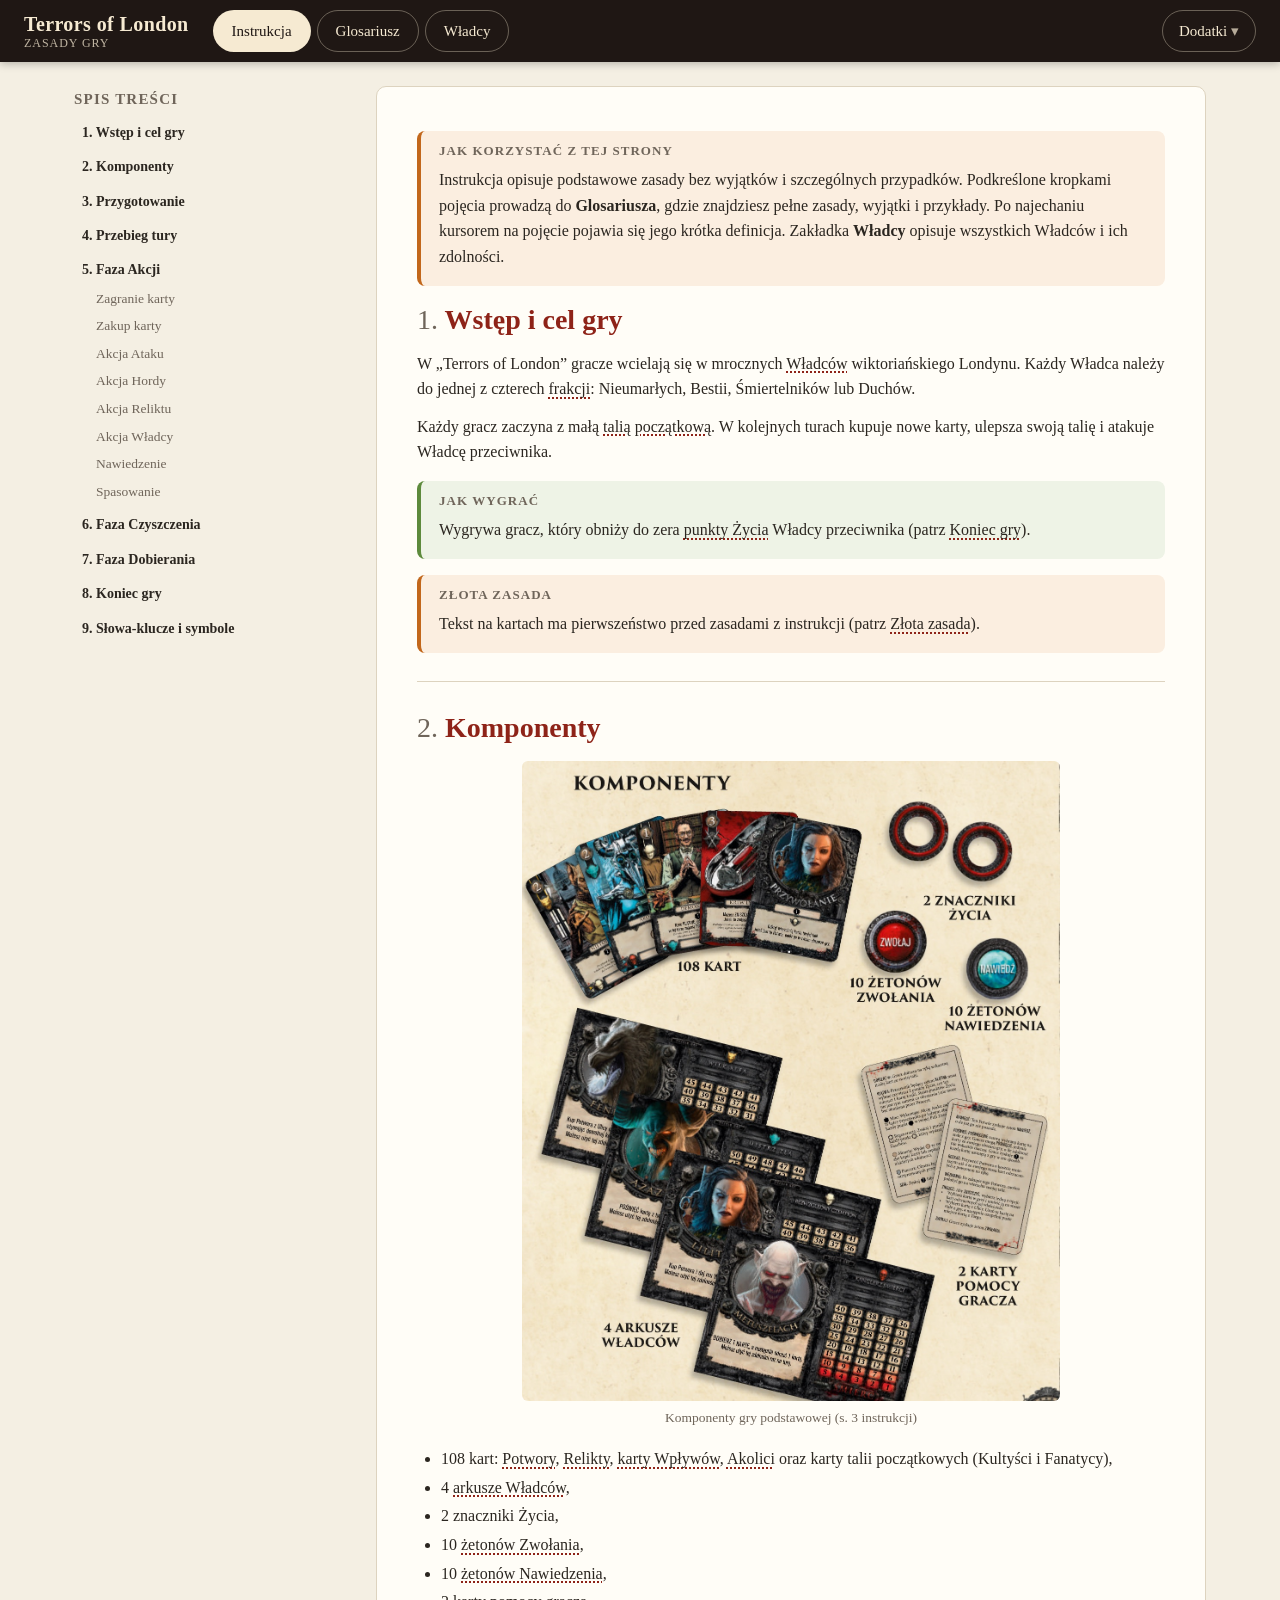
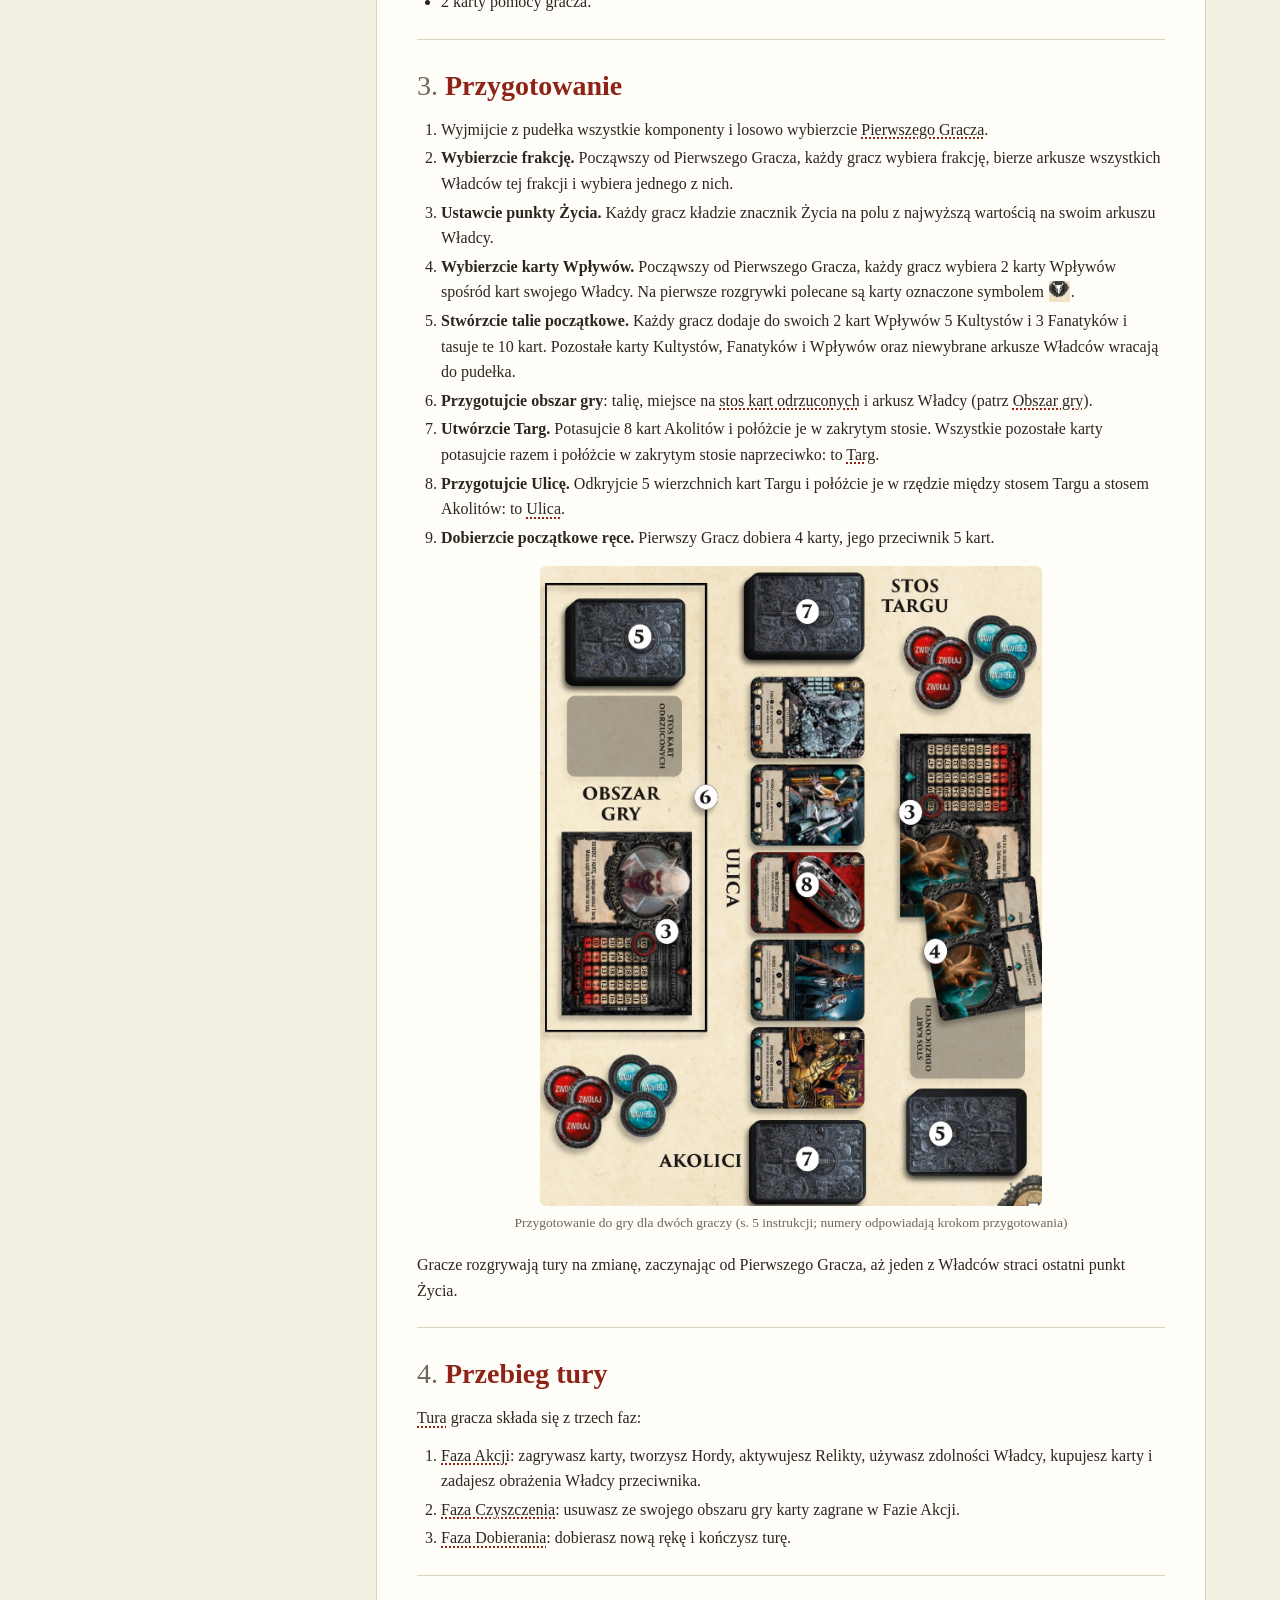
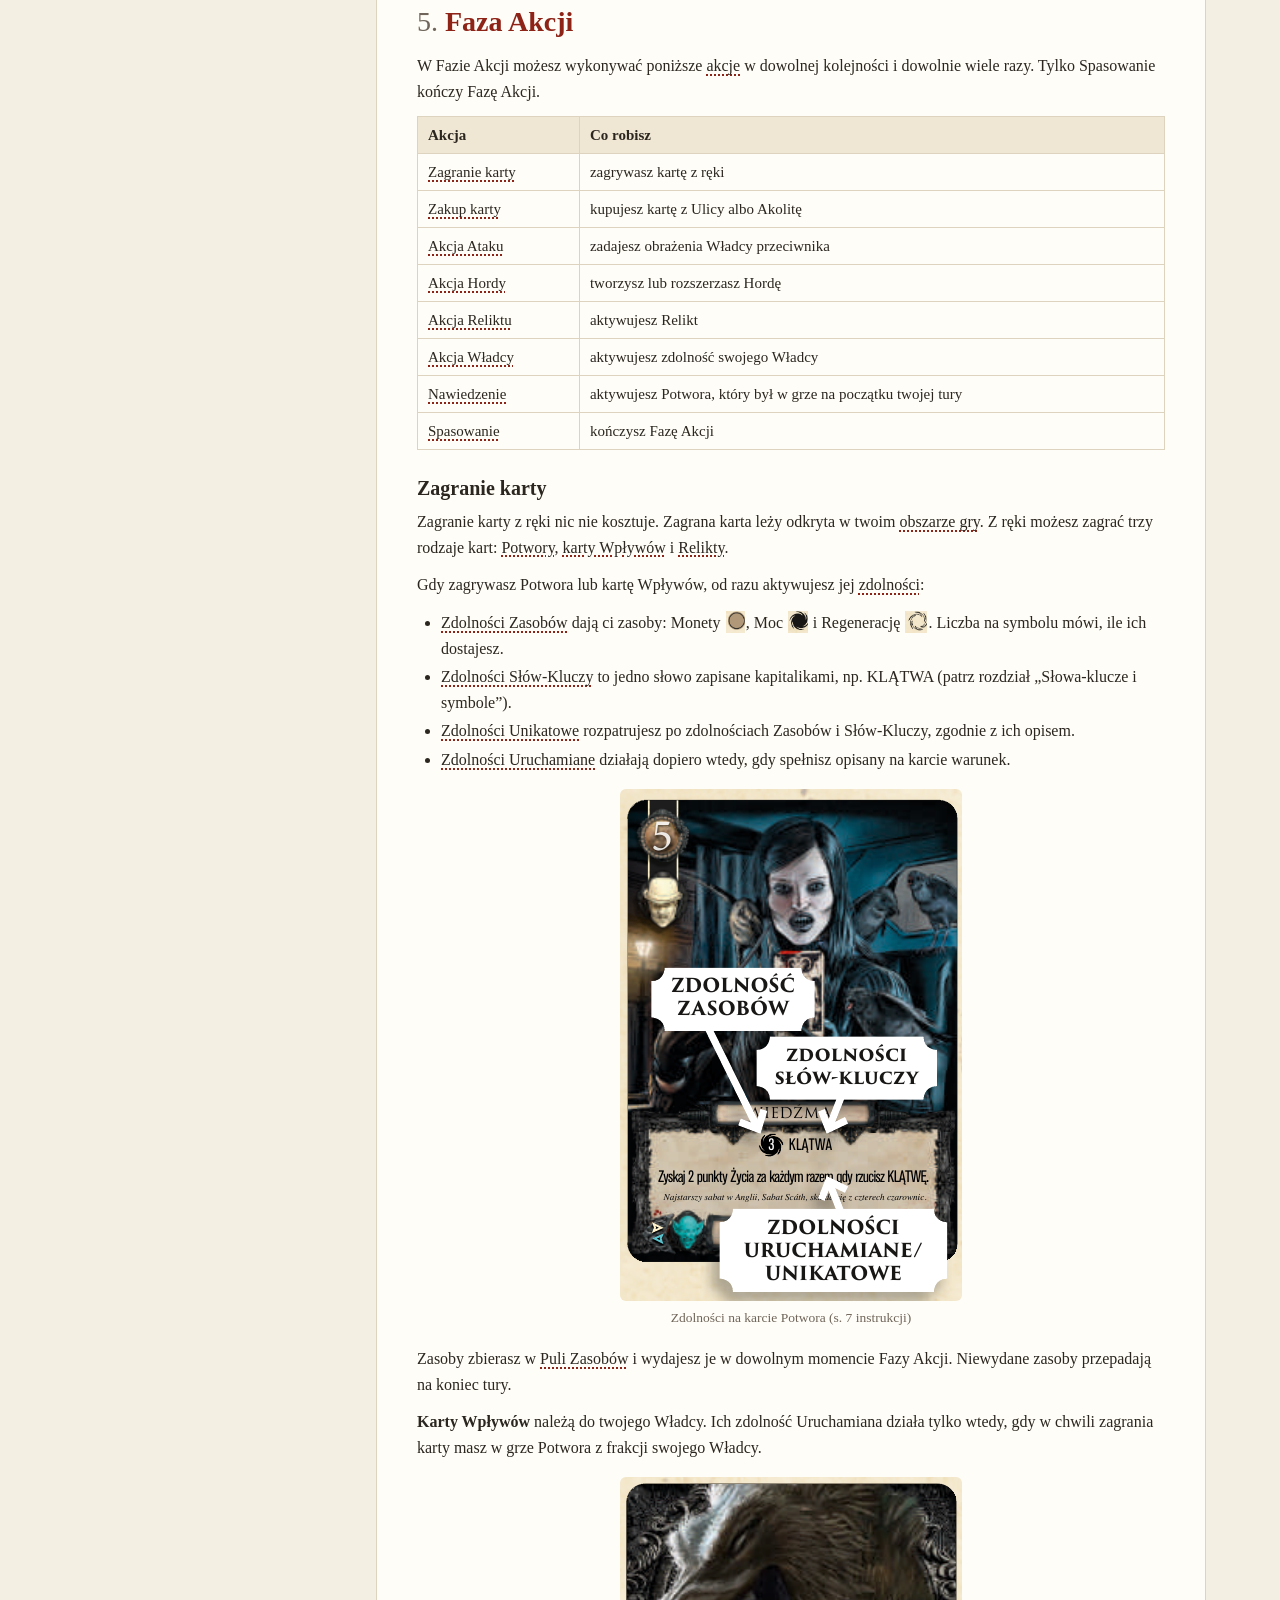
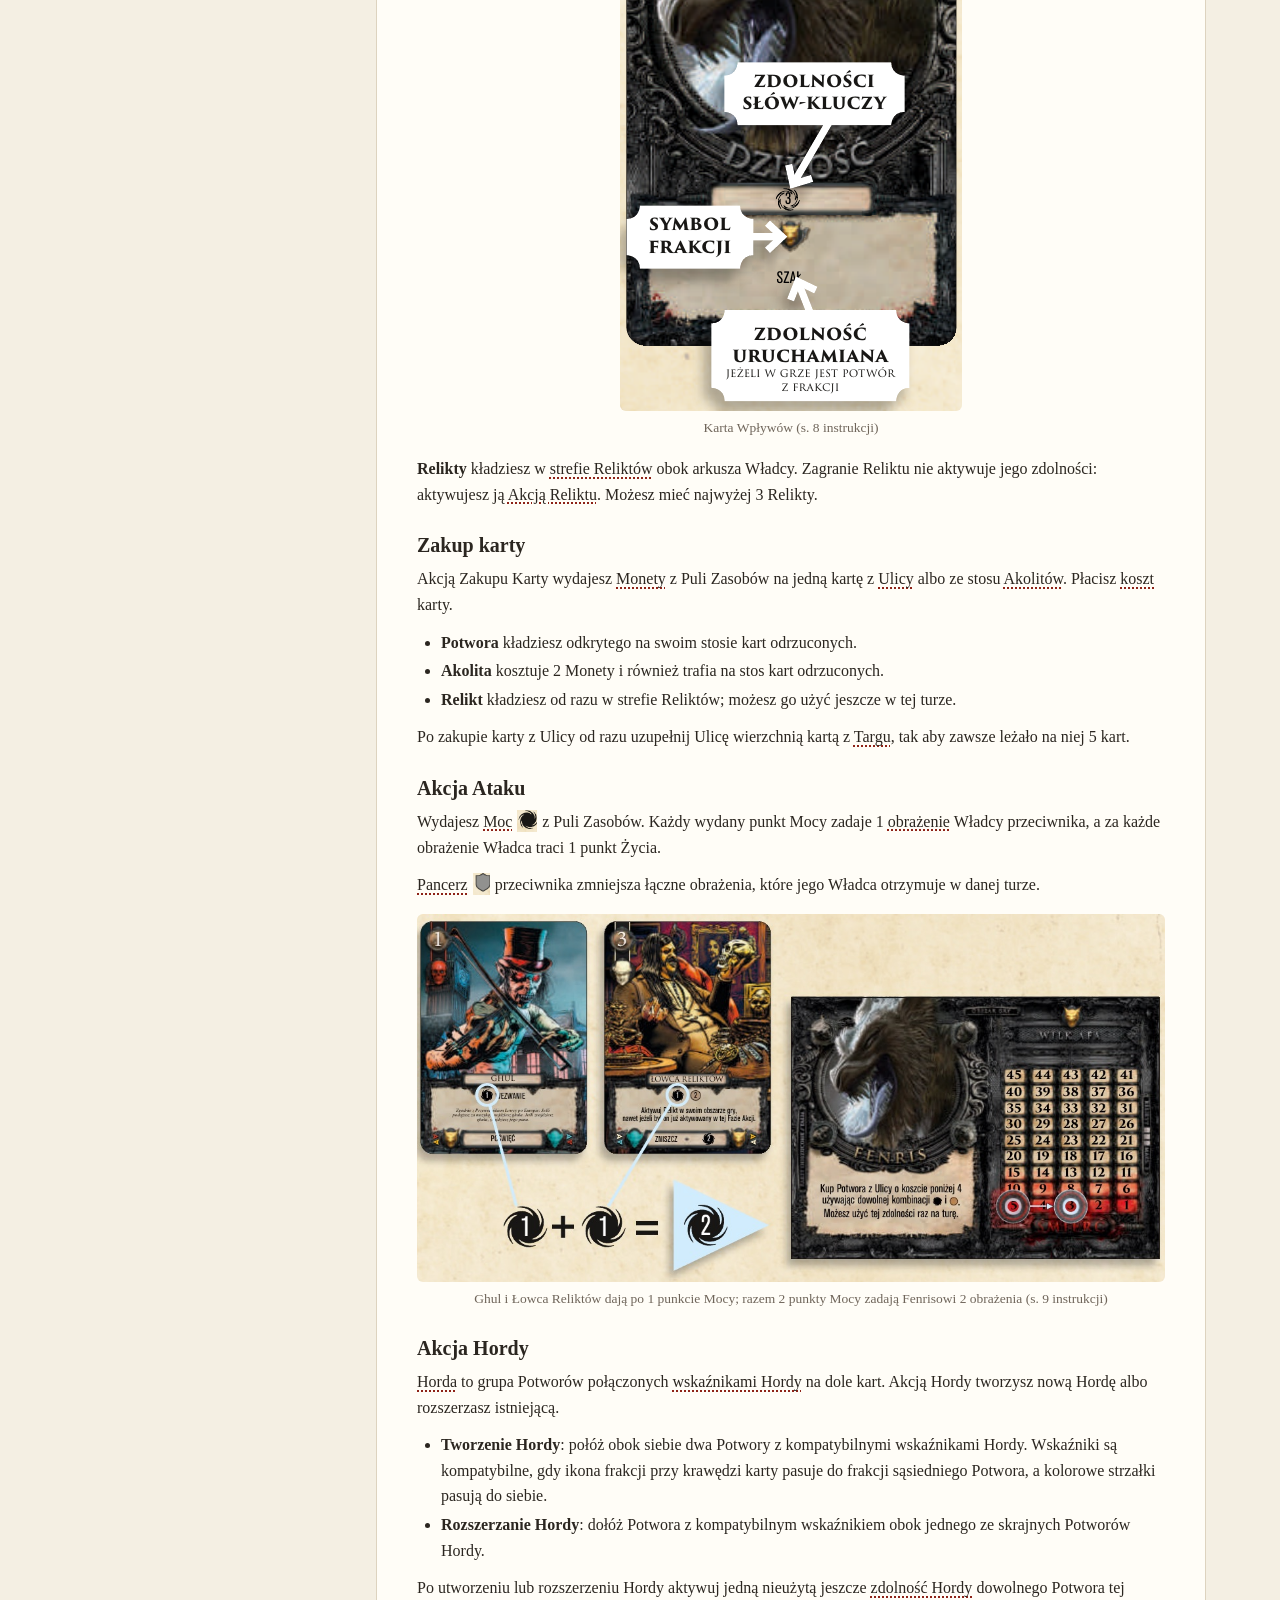
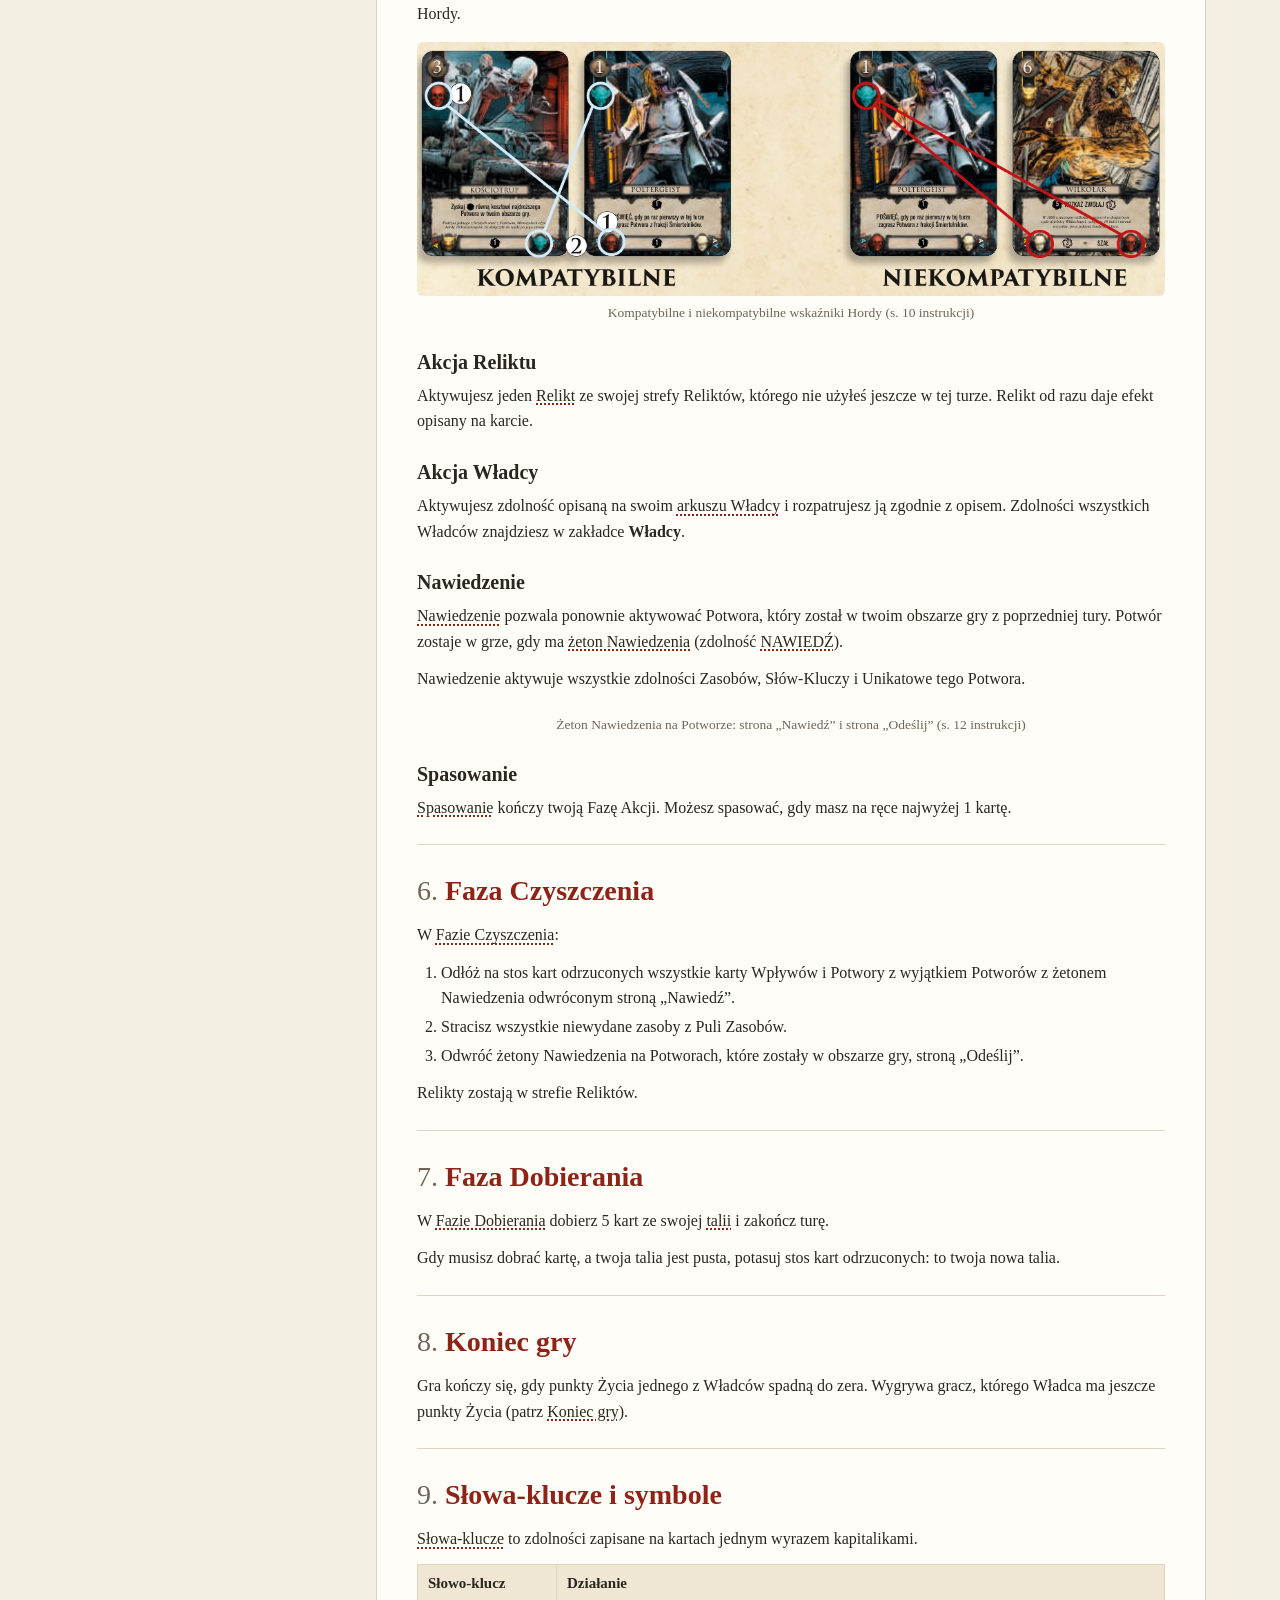
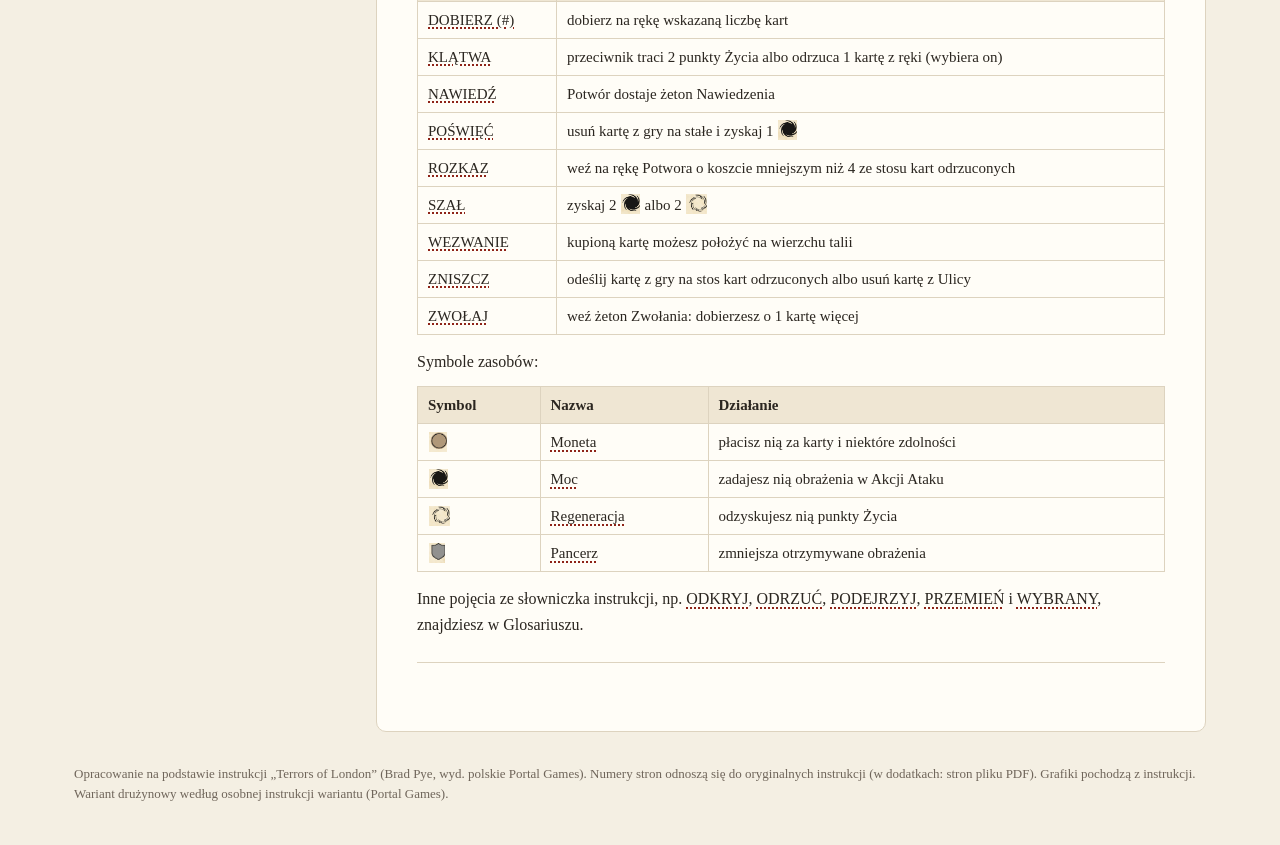
==== commit f9a07ecb: "Make Steno's ability an Akcja Władcy again Per the owner's revised ruling: the player uses it with a" ====
--- a/terrors-of-london/index.html
+++ b/terrors-of-london/index.html
@@ -25,8 +25,8 @@
   <details class="exp-menu"><summary>Dodatki <span class="exp-count" id="exp-count"></span></summary><div class="exp-panel"><p>Pokaż zasady z dodatków:</p><label><input type="checkbox" data-exp="tomb"> Gadzi Grobowiec</label><label><input type="checkbox" data-exp="gate"> Słudzy Czarnej Bramy</label><p class="exp-hint">Wybór zostanie zapamiętany w tej przeglądarce.</p></div></details>
 </header>
 <div class="panel" id="rules">
-  <nav class="side" aria-label="Spis treści"><h2>Spis treści</h2><ol class="toc"><li class="toc-1"><a href="#i-wstep-i-cel-gry">1. Wstęp i cel gry</a></li><li class="toc-1"><a href="#i-komponenty">2. Komponenty</a></li><li class="toc-1"><a href="#i-przygotowanie">3. Przygotowanie</a></li><li class="toc-1"><a href="#i-przebieg-tury">4. Przebieg tury</a></li><li class="toc-1"><a href="#i-faza-akcji">5. Faza Akcji</a></li><li class="toc-2"><a href="#i-zagranie-karty">Zagranie karty</a></li><li class="toc-2"><a href="#i-zakup-karty">Zakup karty</a></li><li class="toc-2"><a href="#i-akcja-ataku">Akcja Ataku</a></li><li class="toc-2"><a href="#i-akcja-hordy">Akcja Hordy</a></li><li class="toc-2"><a href="#i-akcja-reliktu">Akcja Reliktu</a></li><li class="toc-2"><a href="#i-akcja-wladcy">Akcja Władcy</a></li><li class="toc-2"><a href="#i-nawiedzenie">Nawiedzenie</a></li><li class="toc-2"><a href="#i-spasowanie">Spasowanie</a></li><li class="toc-1"><a href="#i-faza-czyszczenia">6. Faza Czyszczenia</a></li><li class="toc-1"><a href="#i-faza-dobierania">7. Faza Dobierania</a></li><li class="toc-1"><a href="#i-koniec-gry">8. Koniec gry</a></li><li class="toc-1"><a href="#i-slowa-klucze-i-symbole">9. Słowa-klucze i symbole</a></li><li class="toc-1" data-req="tomb"><a href="#i-gadzi-grobowiec">Gadzi Grobowiec</a></li><li class="toc-2" data-req="tomb"><a href="#i-zetony-terroru">Żetony Terroru</a></li><li class="toc-2" data-req="tomb"><a href="#i-zdolnosci-wladcow">Zdolności Władców</a></li><li class="toc-2" data-req="tomb"><a href="#i-wariant-przystani">Wariant Przystani</a></li><li class="toc-1" data-req="tomb"><a href="#i-wariant-druzynowy-2-na-2">Wariant drużynowy 2 na 2</a></li><li class="toc-2" data-req="tomb"><a href="#i-przygotowanie-wariantu">Przygotowanie wariantu</a></li><li class="toc-2" data-req="tomb"><a href="#i-tura-druzyny">Tura drużyny</a></li></ol></nav>
-  <main class="content rules"><aside class="box box-note"><h5>Jak korzystać z tej strony</h5><p>Instrukcja opisuje podstawowe zasady bez wyjątków i szczególnych przypadków. Podkreślone kropkami pojęcia prowadzą do <strong>Glosariusza</strong>, gdzie znajdziesz pełne zasady, wyjątki i przykłady. Po najechaniu kursorem na pojęcie pojawia się jego krótka definicja. Zakładka <strong>Władcy</strong> opisuje wszystkich Władców i ich zdolności.</p></aside><section class="chapter"><h2 id="i-wstep-i-cel-gry"><span class="num">1.</span> Wstęp i cel gry </h2><p>W „Terrors of London” gracze wcielają się w mrocznych <a class="term" href="#g-wladca">Władców</a> wiktoriańskiego Londynu. Każdy Władca należy do jednej z czterech <a class="term" href="#g-frakcja">frakcji</a>: Nieumarłych, Bestii, Śmiertelników lub Duchów.</p><p>Każdy gracz zaczyna z małą <a class="term" href="#g-talia-poczatkowa">talią początkową</a>. W kolejnych turach kupuje nowe karty, ulepsza swoją talię i atakuje Władcę przeciwnika.</p><aside class="box box-summary"><h5>Jak wygrać</h5><p>Wygrywa gracz, który obniży do zera <a class="term" href="#g-punkty-zycia">punkty Życia</a> Władcy przeciwnika (patrz <a class="term" href="#g-koniec-gry">Koniec gry</a>).</p></aside><aside class="box box-note"><h5>Złota zasada</h5><p>Tekst na kartach ma pierwszeństwo przed zasadami z instrukcji (patrz <a class="term" href="#g-zlota-zasada">Złota zasada</a>).</p></aside></section><section class="chapter"><h2 id="i-komponenty"><span class="num">2.</span> Komponenty </h2><figure class="fig"><div class="fig-imgs"><a href="img/komponenty.jpg?v=1794240328" target="_blank" rel="noopener"><img src="img/komponenty.jpg?v=1794240328" alt="Komponenty gry podstawowej (s. 3 instrukcji)" loading="lazy"></a></div><figcaption>Komponenty gry podstawowej (s. 3 instrukcji)</figcaption></figure><ul><li>108 kart: <a class="term" href="#g-potwor">Potwory</a>, <a class="term" href="#g-relikt">Relikty</a>, <a class="term" href="#g-karta-wplywow">karty Wpływów</a>, <a class="term" href="#g-akolita">Akolici</a> oraz karty talii początkowych (Kultyści i Fanatycy),</li><li>4 <a class="term" href="#g-arkusz-wladcy">arkusze Władców</a>,</li><li>2 znaczniki Życia,</li><li>10 <a class="term" href="#g-zeton-zwolania">żetonów Zwołania</a>,</li><li>10 <a class="term" href="#g-zeton-nawiedzenia">żetonów Nawiedzenia</a>,</li><li>2 karty pomocy gracza.</li></ul><aside class="box box-expansion" data-req="tomb"><h5>Komponenty dodatku <span class="exp-badge exp-tomb" title="Dodatek: Gadzi Grobowiec">Gadzi Grobowiec</span></h5><ul><li>4 arkusze Władców: Sobek, Prometeusz, Kain i Elżbieta,</li><li>51 kart: nowe Potwory i Relikty, karty Wpływów Władców z dodatku i 4 dodatkowych <a class="term" href="#g-akolita">Akolitów</a>,</li><li>24 żetony Terroru,</li><li>2 znaczniki Życia,</li><li>5 kafli Przystani (4 Przystanie i Opactwo Westminster),</li><li>1 <a class="term" href="#g-zeton-kosztu-akolitow">żeton kosztu Akolitów</a>.</li></ul></aside><aside class="box box-expansion" data-req="gate"><h5>Komponenty dodatku <span class="exp-badge exp-gate" title="Dodatek: Słudzy Czarnej Bramy">Słudzy Czarnej Bramy</span></h5><ul><li>4 arkusze Władców: Arbella, Steno, Charon i Samedi,</li><li>52 karty: 28 Potworów, 8 Reliktów, 8 <a class="term" href="#g-karta-wplywow">kart Wpływów</a> i 8 Sługusów.</li></ul></aside></section><section class="chapter"><h2 id="i-przygotowanie"><span class="num">3.</span> Przygotowanie </h2><ol><li>Wyjmijcie z pudełka wszystkie komponenty i losowo wybierzcie <a class="term" href="#g-pierwszy-gracz">Pierwszego Gracza</a>.</li><li><strong>Wybierzcie frakcję.</strong> Począwszy od Pierwszego Gracza, każdy gracz wybiera frakcję, bierze arkusze wszystkich Władców tej frakcji i wybiera jednego z nich.</li><li><strong>Ustawcie punkty Życia.</strong> Każdy gracz kładzie znacznik Życia na polu z najwyższą wartością na swoim arkuszu Władcy.</li><li><strong>Wybierzcie karty Wpływów.</strong> Począwszy od Pierwszego Gracza, każdy gracz wybiera 2 karty Wpływów spośród kart swojego Władcy. Na pierwsze rozgrywki polecane są karty oznaczone symbolem <img class="icon" src="img/symbol-polecane.png?v=1794240361" alt="symbol kart polecanych na pierwsze rozgrywki" title="symbol kart polecanych na pierwsze rozgrywki">.</li><li><strong>Stwórzcie talie początkowe.</strong> Każdy gracz dodaje do swoich 2 kart Wpływów 5 Kultystów i 3 Fanatyków i tasuje te 10 kart. Pozostałe karty Kultystów, Fanatyków i Wpływów oraz niewybrane arkusze Władców wracają do pudełka.</li><li><strong>Przygotujcie obszar gry</strong>: talię, miejsce na <a class="term" href="#g-stos-kart-odrzuconych">stos kart odrzuconych</a> i arkusz Władcy (patrz <a class="term" href="#g-obszar-gry">Obszar gry</a>).</li><li><strong>Utwórzcie Targ.</strong> Potasujcie 8 kart Akolitów i połóżcie je w zakrytym stosie. Wszystkie pozostałe karty potasujcie razem i połóżcie w zakrytym stosie naprzeciwko: to <a class="term" href="#g-targ">Targ</a>.</li><li><strong>Przygotujcie Ulicę.</strong> Odkryjcie 5 wierzchnich kart Targu i połóżcie je w rzędzie między stosem Targu a stosem Akolitów: to <a class="term" href="#g-ulica">Ulica</a>.</li><li><strong>Dobierzcie początkowe ręce.</strong> Pierwszy Gracz dobiera 4 karty, jego przeciwnik 5 kart.</li></ol><aside class="box box-expansion" data-req="tomb"><h5>Przygotowanie z dodatkiem <span class="exp-badge exp-tomb" title="Dodatek: Gadzi Grobowiec">Gadzi Grobowiec</span></h5><ul><li>Nowe karty Potworów i Reliktów wtasujcie do <a class="term" href="#g-targ">Targu</a> (krok 7).</li><li>4 Akolitów z dodatku dodajcie do stosu Akolitów: stos liczy 12 kart (krok 7). Obok stosu połóżcie <a class="term" href="#g-zeton-kosztu-akolitow">żeton kosztu Akolitów</a>.</li><li>Władcy z dodatku mają po 3 karty Wpływów; gracz wybiera 2 z nich, jak w grze podstawowej (krok 4). Na początku gry nie mają żetonów Terroru.</li></ul></aside><aside class="box box-expansion" data-req="gate"><h5>Przygotowanie z dodatkiem <span class="exp-badge exp-gate" title="Dodatek: Słudzy Czarnej Bramy">Słudzy Czarnej Bramy</span></h5><ul><li>Nowe karty Potworów i Reliktów wtasujcie do <a class="term" href="#g-targ">Targu</a> (krok 7).</li><li>Dodatek zawiera po 1 nowej <a class="term" href="#g-karta-wplywow">karcie Wpływów</a> dla każdego Władcy z gry podstawowej: Władca ma więc 4 karty Wpływów, z których gracz wybiera 2 (krok 4).</li><li>Władcy z dodatku nie mają kart Wpływów. Zamiast nich każdy ma 2 Sługusy: talia początkowa to 2 Sługusy, 5 Kultystów i 3 Fanatyków (krok 5).</li></ul></aside><aside class="box box-expansion" data-req="gate tomb"><h5>Z oboma dodatkami <span class="exp-badge exp-gate" title="Dodatek: Słudzy Czarnej Bramy">Słudzy Czarnej Bramy</span><span class="exp-badge exp-tomb" title="Dodatek: Gadzi Grobowiec">Gadzi Grobowiec</span></h5><p>Dodatek Słudzy Czarnej Bramy zawiera też po 1 karcie Wpływów dla każdego Władcy z dodatku Gadzi Grobowiec: oni również wybierają 2 z 4 kart Wpływów.</p></aside><figure class="fig"><div class="fig-imgs"><a href="img/obszar-gry.jpg?v=1794240333" target="_blank" rel="noopener"><img src="img/obszar-gry.jpg?v=1794240333" alt="Przygotowanie do gry dla dwóch graczy (s. 5 instrukcji; numery odpowiadają krokom przygotowania)" loading="lazy"></a></div><figcaption>Przygotowanie do gry dla dwóch graczy (s. 5 instrukcji; numery odpowiadają krokom przygotowania)</figcaption></figure><p>Gracze rozgrywają tury na zmianę, zaczynając od Pierwszego Gracza, aż jeden z Władców straci ostatni punkt Życia.</p></section><section class="chapter"><h2 id="i-przebieg-tury"><span class="num">4.</span> Przebieg tury </h2><p><a class="term" href="#g-tura">Tura</a> gracza składa się z trzech faz:</p><ol><li><a class="term" href="#g-faza-akcji">Faza Akcji</a>: zagrywasz karty, tworzysz Hordy, aktywujesz Relikty, używasz zdolności Władcy, kupujesz karty i zadajesz obrażenia Władcy przeciwnika.</li><li><a class="term" href="#g-faza-czyszczenia">Faza Czyszczenia</a>: usuwasz ze swojego obszaru gry karty zagrane w Fazie Akcji.</li><li><a class="term" href="#g-faza-dobierania">Faza Dobierania</a>: dobierasz nową rękę i kończysz turę.</li></ol></section><section class="chapter"><h2 id="i-faza-akcji"><span class="num">5.</span> Faza Akcji </h2><p>W Fazie Akcji możesz wykonywać poniższe <a class="term" href="#g-akcja">akcje</a> w dowolnej kolejności i dowolnie wiele razy. Tylko Spasowanie kończy Fazę Akcji.</p><div class="table-wrap"><table><thead><tr><th>Akcja</th><th>Co robisz</th></tr></thead><tbody><tr><td><a class="term" href="#g-zagranie-karty">Zagranie karty</a></td><td>zagrywasz kartę z ręki</td></tr><tr><td><a class="term" href="#g-zakup-karty">Zakup karty</a></td><td>kupujesz kartę z Ulicy albo Akolitę</td></tr><tr><td><a class="term" href="#g-akcja-ataku">Akcja Ataku</a></td><td>zadajesz obrażenia Władcy przeciwnika</td></tr><tr><td><a class="term" href="#g-akcja-hordy">Akcja Hordy</a></td><td>tworzysz lub rozszerzasz Hordę</td></tr><tr><td><a class="term" href="#g-akcja-reliktu">Akcja Reliktu</a></td><td>aktywujesz Relikt</td></tr><tr><td><a class="term" href="#g-akcja-wladcy">Akcja Władcy</a></td><td>aktywujesz zdolność swojego Władcy</td></tr><tr><td><a class="term" href="#g-nawiedzenie">Nawiedzenie</a></td><td>aktywujesz Potwora, który był w grze na początku twojej tury</td></tr><tr><td><a class="term" href="#g-spasowanie">Spasowanie</a></td><td>kończysz Fazę Akcji</td></tr></tbody></table></div><div class="sub"><h3 id="i-zagranie-karty">Zagranie karty </h3><p>Zagranie karty z ręki nic nie kosztuje. Zagrana karta leży odkryta w twoim <a class="term" href="#g-obszar-gry">obszarze gry</a>. Z ręki możesz zagrać trzy rodzaje kart: <a class="term" href="#g-potwor">Potwory</a>, <a class="term" href="#g-karta-wplywow">karty Wpływów</a> i <a class="term" href="#g-relikt">Relikty</a>.</p><p>Gdy zagrywasz Potwora lub kartę Wpływów, od razu aktywujesz jej <a class="term" href="#g-zdolnosc">zdolności</a>:</p><ul><li><a class="term" href="#g-zdolnosc-zasobow">Zdolności Zasobów</a> dają ci zasoby: Monety <img class="icon" src="img/moneta.png?v=1794240360" alt="Moneta" title="Moneta">, Moc <img class="icon" src="img/moc.png?v=1794240359" alt="Moc" title="Moc"> i Regenerację <img class="icon" src="img/regeneracja.png?v=1794240360" alt="Regeneracja" title="Regeneracja">. Liczba na symbolu mówi, ile ich dostajesz.</li><li><a class="term" href="#g-zdolnosc-slow-kluczy">Zdolności Słów-Kluczy</a> to jedno słowo zapisane kapitalikami, np. KLĄTWA (patrz rozdział „Słowa-klucze i symbole”).</li><li><a class="term" href="#g-zdolnosc-unikatowa">Zdolności Unikatowe</a> rozpatrujesz po zdolnościach Zasobów i Słów-Kluczy, zgodnie z ich opisem.</li><li><a class="term" href="#g-zdolnosc-uruchamiana">Zdolności Uruchamiane</a> działają dopiero wtedy, gdy spełnisz opisany na karcie warunek.</li></ul><figure class="fig"><div class="fig-imgs"><a href="img/zdolnosci-karty.png?v=1794240333" target="_blank" rel="noopener"><img src="img/zdolnosci-karty.png?v=1794240333" alt="Zdolności na karcie Potwora (s. 7 instrukcji)" loading="lazy"></a></div><figcaption>Zdolności na karcie Potwora (s. 7 instrukcji)</figcaption></figure><p>Zasoby zbierasz w <a class="term" href="#g-pula-zasobow">Puli Zasobów</a> i wydajesz je w dowolnym momencie Fazy Akcji. Niewydane zasoby przepadają na koniec tury.</p><p><strong>Karty Wpływów</strong> należą do twojego Władcy. Ich zdolność Uruchamiana działa tylko wtedy, gdy w chwili zagrania karty masz w grze Potwora z frakcji swojego Władcy.</p><figure class="fig"><div class="fig-imgs"><a href="img/karta-wplywow.png?v=1794240333" target="_blank" rel="noopener"><img src="img/karta-wplywow.png?v=1794240333" alt="Karta Wpływów (s. 8 instrukcji)" loading="lazy"></a></div><figcaption>Karta Wpływów (s. 8 instrukcji)</figcaption></figure><p><strong>Relikty</strong> kładziesz w <a class="term" href="#g-strefa-reliktow">strefie Reliktów</a> obok arkusza Władcy. Zagranie Reliktu nie aktywuje jego zdolności: aktywujesz ją <a class="term" href="#g-akcja-reliktu">Akcją Reliktu</a>. Możesz mieć najwyżej 3 Relikty.</p></div><div class="sub"><h3 id="i-zakup-karty">Zakup karty </h3><p>Akcją Zakupu Karty wydajesz <a class="term" href="#g-moneta">Monety</a> z Puli Zasobów na jedną kartę z <a class="term" href="#g-ulica">Ulicy</a> albo ze stosu <a class="term" href="#g-akolita">Akolitów</a>. Płacisz <a class="term" href="#g-koszt">koszt</a> karty.</p><ul><li><strong>Potwora</strong> kładziesz odkrytego na swoim stosie kart odrzuconych.</li><li><strong>Akolita</strong> kosztuje 2 Monety i również trafia na stos kart odrzuconych.</li><li><strong>Relikt</strong> kładziesz od razu w strefie Reliktów; możesz go użyć jeszcze w tej turze.</li></ul><p>Po zakupie karty z Ulicy od razu uzupełnij Ulicę wierzchnią kartą z <a class="term" href="#g-targ">Targu</a>, tak aby zawsze leżało na niej 5 kart.</p></div><div class="sub"><h3 id="i-akcja-ataku">Akcja Ataku </h3><p>Wydajesz <a class="term" href="#g-moc">Moc</a> <img class="icon" src="img/moc.png?v=1794240359" alt="Moc" title="Moc"> z Puli Zasobów. Każdy wydany punkt Mocy zadaje 1 <a class="term" href="#g-obrazenia">obrażenie</a> Władcy przeciwnika, a za każde obrażenie Władca traci 1 punkt Życia.</p><p><a class="term" href="#g-pancerz">Pancerz</a> <img class="icon" src="img/pancerz.png?v=1794240360" alt="Pancerz" title="Pancerz"> przeciwnika zmniejsza łączne obrażenia, które jego Władca otrzymuje w danej turze.</p><figure class="fig"><div class="fig-imgs"><a href="img/przyklad-ataku.jpg?v=1794240994" target="_blank" rel="noopener"><img src="img/przyklad-ataku.jpg?v=1794240994" alt="Ghul i Łowca Reliktów dają po 1 punkcie Mocy; razem 2 punkty Mocy zadają Fenrisowi 2 obrażenia (s. 9 instrukcji)" loading="lazy"></a></div><figcaption>Ghul i Łowca Reliktów dają po 1 punkcie Mocy; razem 2 punkty Mocy zadają Fenrisowi 2 obrażenia (s. 9 instrukcji)</figcaption></figure></div><div class="sub"><h3 id="i-akcja-hordy">Akcja Hordy </h3><p><a class="term" href="#g-horda">Horda</a> to grupa Potworów połączonych <a class="term" href="#g-wskaznik-hordy">wskaźnikami Hordy</a> na dole kart. Akcją Hordy tworzysz nową Hordę albo rozszerzasz istniejącą.</p><ul><li><strong>Tworzenie Hordy</strong>: połóż obok siebie dwa Potwory z kompatybilnymi wskaźnikami Hordy. Wskaźniki są kompatybilne, gdy ikona frakcji przy krawędzi karty pasuje do frakcji sąsiedniego Potwora, a kolorowe strzałki pasują do siebie.</li><li><strong>Rozszerzanie Hordy</strong>: dołóż Potwora z kompatybilnym wskaźnikiem obok jednego ze skrajnych Potworów Hordy.</li></ul><p>Po utworzeniu lub rozszerzeniu Hordy aktywuj jedną nieużytą jeszcze <a class="term" href="#g-zdolnosc-hordy">zdolność Hordy</a> dowolnego Potwora tej Hordy.</p><figure class="fig"><div class="fig-imgs"><a href="img/horda-kompatybilnosc.jpg?v=1794240335" target="_blank" rel="noopener"><img src="img/horda-kompatybilnosc.jpg?v=1794240335" alt="Kompatybilne i niekompatybilne wskaźniki Hordy (s. 10 instrukcji)" loading="lazy"></a></div><figcaption>Kompatybilne i niekompatybilne wskaźniki Hordy (s. 10 instrukcji)</figcaption></figure></div><div class="sub"><h3 id="i-akcja-reliktu">Akcja Reliktu </h3><p>Aktywujesz jeden <a class="term" href="#g-relikt">Relikt</a> ze swojej strefy Reliktów, którego nie użyłeś jeszcze w tej turze. Relikt od razu daje efekt opisany na karcie.</p></div><div class="sub"><h3 id="i-akcja-wladcy">Akcja Władcy </h3><p>Aktywujesz zdolność opisaną na swoim <a class="term" href="#g-arkusz-wladcy">arkuszu Władcy</a> i rozpatrujesz ją zgodnie z opisem. Zdolności wszystkich Władców znajdziesz w zakładce <strong>Władcy</strong>.</p></div><div class="sub"><h3 id="i-nawiedzenie">Nawiedzenie </h3><p><a class="term" href="#g-nawiedzenie">Nawiedzenie</a> pozwala ponownie aktywować Potwora, który został w twoim obszarze gry z poprzedniej tury. Potwór zostaje w grze, gdy ma <a class="term" href="#g-zeton-nawiedzenia">żeton Nawiedzenia</a> (zdolność <a class="term" href="#g-nawiedz">NAWIEDŹ</a>).</p><p>Nawiedzenie aktywuje wszystkie zdolności Zasobów, Słów-Kluczy i Unikatowe tego Potwora.</p><figure class="fig"><div class="fig-imgs"><a href="img/nawiedzenie.jpg?v=1794240338" target="_blank" rel="noopener"><img src="img/nawiedzenie.jpg?v=1794240338" alt="Żeton Nawiedzenia na Potworze: strona „Nawiedź” i strona „Odeślij” (s. 12 instrukcji)" loading="lazy"></a></div><figcaption>Żeton Nawiedzenia na Potworze: strona „Nawiedź” i strona „Odeślij” (s. 12 instrukcji)</figcaption></figure></div><div class="sub"><h3 id="i-spasowanie">Spasowanie </h3><p><a class="term" href="#g-spasowanie">Spasowanie</a> kończy twoją Fazę Akcji. Możesz spasować, gdy masz na ręce najwyżej 1 kartę.</p></div></section><section class="chapter"><h2 id="i-faza-czyszczenia"><span class="num">6.</span> Faza Czyszczenia </h2><p>W <a class="term" href="#g-faza-czyszczenia">Fazie Czyszczenia</a>:</p><ol><li>Odłóż na stos kart odrzuconych wszystkie karty Wpływów i Potwory z wyjątkiem Potworów z żetonem Nawiedzenia odwróconym stroną „Nawiedź”.</li><li>Stracisz wszystkie niewydane zasoby z Puli Zasobów.</li><li>Odwróć żetony Nawiedzenia na Potworach, które zostały w obszarze gry, stroną „Odeślij”.</li></ol><p>Relikty zostają w strefie Reliktów.</p></section><section class="chapter"><h2 id="i-faza-dobierania"><span class="num">7.</span> Faza Dobierania </h2><p>W <a class="term" href="#g-faza-dobierania">Fazie Dobierania</a> dobierz 5 kart ze swojej <a class="term" href="#g-talia">talii</a> i zakończ turę.</p><p>Gdy musisz dobrać kartę, a twoja talia jest pusta, potasuj stos kart odrzuconych: to twoja nowa talia.</p></section><section class="chapter"><h2 id="i-koniec-gry"><span class="num">8.</span> Koniec gry </h2><p>Gra kończy się, gdy punkty Życia jednego z Władców spadną do zera. Wygrywa gracz, którego Władca ma jeszcze punkty Życia (patrz <a class="term" href="#g-koniec-gry">Koniec gry</a>).</p></section><section class="chapter"><h2 id="i-slowa-klucze-i-symbole"><span class="num">9.</span> Słowa-klucze i symbole </h2><p><a class="term" href="#g-slowo-klucz">Słowa-klucze</a> to zdolności zapisane na kartach jednym wyrazem kapitalikami.</p><div class="table-wrap"><table><thead><tr><th>Słowo-klucz</th><th>Działanie</th></tr></thead><tbody><tr><td><a class="term" href="#g-dobierz">DOBIERZ (#)</a></td><td>dobierz na rękę wskazaną liczbę kart</td></tr><tr><td><a class="term" href="#g-klatwa">KLĄTWA</a></td><td>przeciwnik traci 2 punkty Życia albo odrzuca 1 kartę z ręki (wybiera on)</td></tr><tr><td><a class="term" href="#g-nawiedz">NAWIEDŹ</a></td><td>Potwór dostaje żeton Nawiedzenia</td></tr><tr><td><a class="term" href="#g-poswiec">POŚWIĘĆ</a></td><td>usuń kartę z gry na stałe i zyskaj 1 <img class="icon" src="img/moc.png?v=1794240359" alt="Moc" title="Moc"></td></tr><tr><td><a class="term" href="#g-rozkaz">ROZKAZ</a></td><td>weź na rękę Potwora o koszcie mniejszym niż 4 ze stosu kart odrzuconych</td></tr><tr><td><a class="term" href="#g-szal">SZAŁ</a></td><td>zyskaj 2 <img class="icon" src="img/moc.png?v=1794240359" alt="Moc" title="Moc"> albo 2 <img class="icon" src="img/regeneracja.png?v=1794240360" alt="Regeneracja" title="Regeneracja"></td></tr><tr><td><a class="term" href="#g-wezwanie">WEZWANIE</a></td><td>kupioną kartę możesz położyć na wierzchu talii</td></tr><tr><td><a class="term" href="#g-zniszcz">ZNISZCZ</a></td><td>odeślij kartę z gry na stos kart odrzuconych albo usuń kartę z Ulicy</td></tr><tr><td><a class="term" href="#g-zwolaj">ZWOŁAJ</a></td><td>weź żeton Zwołania: dobierzesz o 1 kartę więcej</td></tr></tbody></table></div><p>Symbole zasobów:</p><div class="table-wrap"><table><thead><tr><th>Symbol</th><th>Nazwa</th><th>Działanie</th></tr></thead><tbody><tr><td><img class="icon" src="img/moneta.png?v=1794240360" alt="Moneta" title="Moneta"></td><td><a class="term" href="#g-moneta">Moneta</a></td><td>płacisz nią za karty i niektóre zdolności</td></tr><tr><td><img class="icon" src="img/moc.png?v=1794240359" alt="Moc" title="Moc"></td><td><a class="term" href="#g-moc">Moc</a></td><td>zadajesz nią obrażenia w Akcji Ataku</td></tr><tr><td><img class="icon" src="img/regeneracja.png?v=1794240360" alt="Regeneracja" title="Regeneracja"></td><td><a class="term" href="#g-regeneracja">Regeneracja</a></td><td>odzyskujesz nią punkty Życia</td></tr><tr><td><img class="icon" src="img/pancerz.png?v=1794240360" alt="Pancerz" title="Pancerz"></td><td><a class="term" href="#g-pancerz">Pancerz</a></td><td>zmniejsza otrzymywane obrażenia</td></tr></tbody></table></div><p>Inne pojęcia ze słowniczka instrukcji, np. <a class="term" href="#g-odkryj">ODKRYJ</a>, <a class="term" href="#g-odrzuc">ODRZUĆ</a>, <a class="term" href="#g-podejrzyj">PODEJRZYJ</a>, <a class="term" href="#g-przemien">PRZEMIEŃ</a> i <a class="term" href="#g-wybrany">WYBRANY</a>, znajdziesz w Glosariuszu.</p></section><section class="chapter" data-req="tomb"><h2 id="i-gadzi-grobowiec">Gadzi Grobowiec </h2><p>Dodatek wprowadza nowe <a class="term" href="#g-potwor">Potwory</a> i <a class="term" href="#g-relikt">Relikty</a> oraz czterech nowych Władców: <a class="term lord-link" href="#w-sobek">Sobka</a>, <a class="term lord-link" href="#w-prometeusz">Prometeusza</a>, <a class="term lord-link" href="#w-kain">Kaina</a> i <a class="term lord-link" href="#w-elzbieta">Elżbietę</a>. Obowiązują wszystkie zasady gry podstawowej.</p><figure class="fig"><div class="fig-imgs"><a href="img/gg-wladcy.png?v=1794258304" target="_blank" rel="noopener"><img src="img/gg-wladcy.png?v=1794258304" alt="Władcy z dodatku Gadzi Grobowiec (s. 1 instrukcji dodatku)" loading="lazy"></a></div><figcaption>Władcy z dodatku Gadzi Grobowiec (s. 1 instrukcji dodatku)</figcaption></figure><div class="sub"><h3 id="i-zetony-terroru">Żetony Terroru </h3><p>Władcy z dodatku płacą za swoje zdolności <a class="term" href="#g-zeton-terroru">żetonami Terroru</a>. Na początku gry nie mają żadnych żetonów.</p><ul><li>Na początku swojej <a class="term" href="#g-faza-akcji">Fazy Akcji</a> Władca z dodatku automatycznie zyskuje 1 żeton Terroru.</li><li>Żetony Terroru dają też karty Wpływów tych Władców.</li><li>Żetony trzyma się na arkuszu Władcy.</li></ul><aside class="box box-summary"><h5>Limit żetonów</h5><p>Władca może mieć najwyżej 6 żetonów Terroru.</p></aside></div><div class="sub"><h3 id="i-zdolnosci-wladcow">Zdolności Władców </h3><p>Każdy Władca z dodatku ma kilka zdolności. Pierwsza (zysk żetonu Terroru) działa sama na początku Fazy Akcji. Pozostałe aktywuje się <a class="term" href="#g-akcja-wladcy">Akcją Władcy</a> według wzorca:</p><p><strong>Zapłać # żetonów Terroru: Zyskaj efekt.</strong></p><p>Wykonaj Akcję Władcy, wskaż zdolność, zapłać żetony Terroru i rozpatrz efekt. Arkusz Władcy mówi, ile razy w turze możesz użyć danej zdolności. Każde kolejne użycie to osobna Akcja Władcy i osobna zapłata.</p><figure class="fig"><div class="fig-imgs"><a href="img/gg-arkusz-sobka.jpg?v=1794258305" target="_blank" rel="noopener"><img src="img/gg-arkusz-sobka.jpg?v=1794258305" alt="Arkusz Sobka: żetony Terroru leżą na arkuszu (s. 1 instrukcji dodatku)" loading="lazy"></a></div><figcaption>Arkusz Sobka: żetony Terroru leżą na arkuszu (s. 1 instrukcji dodatku)</figcaption></figure></div><div class="sub"><h3 id="i-wariant-przystani">Wariant Przystani </h3><p><a class="term" href="#g-wariant-przystani">Wariant Przystani</a> to opcjonalny wariant z kaflami lokacji pod kartami <a class="term" href="#g-ulica">Ulicy</a>.</p><ul><li><strong>Przygotowanie</strong>: po utworzeniu Ulicy potasujcie 4 kafle <a class="term" href="#g-przystan">Przystani</a> i losowo połóżcie je pod pierwszymi czterema kartami Ulicy, zaczynając od strony Targu. Pod piątą kartą połóżcie kafel <a class="term" href="#g-opactwo-westminster">Opactwa Westminster</a>.</li><li><strong>Przystanie</strong>: każda należy do jednej frakcji. Gdy kupujesz Potwora tej frakcji z miejsca nad Przystanią, od razu rozpatrujesz zdolność nadrukowaną na kaflu.</li><li><strong>Opactwo Westminster</strong>: w dowolnym momencie swojej Fazy Akcji możesz wydać 1 <img class="icon" src="img/moneta.png?v=1794240360" alt="Moneta" title="Moneta">, aby ZNISZCZYĆ kartę nad Opactwem. Pozostałe karty Ulicy przesuwają się wtedy o jedno pole w stronę Opactwa, a puste miejsce uzupełnia się kartą z Targu.</li></ul><figure class="fig"><div class="fig-imgs"><a href="img/gg-ulica-przystanie.jpg?v=1794258306" target="_blank" rel="noopener"><img src="img/gg-ulica-przystanie.jpg?v=1794258306" alt="Ulica z kaflami Przystani (s. 2 instrukcji dodatku)" loading="lazy"></a></div><figcaption>Ulica z kaflami Przystani (s. 2 instrukcji dodatku)</figcaption></figure><aside class="box box-example"><h5>Przykład</h5><p>Pierwszą lokacją jest Park St. James, Przystań frakcji Bestii. Leży nad nią Nietoperzołak, karta Bestii. Gracz, który go kupi, od razu zyskuje bonus tej Przystani: 3 <img class="icon" src="img/regeneracja.png?v=1794240360" alt="Regeneracja" title="Regeneracja">.</p></aside></div></section><section class="chapter" data-req="tomb"><h2 id="i-wariant-druzynowy-2-na-2">Wariant drużynowy 2 na 2 <span class="exp-badge exp-tomb" title="Dodatek: Gadzi Grobowiec">Gadzi Grobowiec</span></h2><p>Dodatek Gadzi Grobowiec pozwala zagrać w <a class="term" href="#g-wariant-druzynowy">wariancie drużynowym</a> dla czterech graczy w dwóch drużynach. Zasady pochodzą z osobnej instrukcji wariantu (portalgames.pl). Wszystkie pozostałe zasady są takie jak w grze dwuosobowej.</p><div class="sub"><h3 id="i-przygotowanie-wariantu">Przygotowanie wariantu </h3><ol><li>Wyjmijcie z pudełka wszystkie komponenty.</li><li>Podzielcie się na dwie dwuosobowe drużyny.</li><li>Losowo wybierzcie Pierwszą Drużynę. Jako pierwsza dokonuje ona wszystkich wyborów podczas przygotowania.</li><li>Każdy gracz wybiera frakcję, bierze arkusze wszystkich Władców tej frakcji i wybiera jednego z nich.</li><li>Każdy gracz przygotowuje swojego Władcę według zasad gry dwuosobowej.</li><li>Przygotujcie obszary gry, Targ, Ulicę i Akolitów jak w grze dwuosobowej. Stos Akolitów liczy 12 kart. Odkryjcie tylko 4 karty Ulicy.</li><li>Obaj gracze z Pierwszej Drużyny dobierają po 4 karty, pozostali po 5.</li></ol><aside class="box box-summary"><h5>Jak wygrać</h5><p>Wygrywa drużyna, która obniży do zera punkty Życia Władcy jednego z przeciwników.</p></aside></div><div class="sub"><h3 id="i-tura-druzyny">Tura drużyny </h3><p>Drużyny rozgrywają tury na zmianę. W turze drużyny obaj jej gracze jednocześnie rozgrywają wszystkie trzy fazy. Każdy gracz działa w swoim obszarze gry, ale gracze mogą się naradzać.</p><ul><li><strong>Akcja Ataku</strong>: obrażenia zadaje się drużynie przeciwnej, która sama dzieli je między swoich Władców.</li><li><strong>Zakup karty</strong>: kupioną kartę możesz położyć na swoim stosie kart odrzuconych albo na stosie kart odrzuconych partnera.</li><li><strong>Akcja Hordy</strong> i <strong>Akcja Reliktu</strong>: tylko z własnymi kartami; nie można łączyć Hord ani używać Reliktów partnera.</li><li><strong><a class="term" href="#g-akcja-wymiany">Akcja Wymiany</a></strong>: raz na turę gracze z drużyny mogą wymienić się kartą Potwora lub Reliktu z ręki.</li><li><strong>Spasowanie</strong>: tura drużyny kończy się, gdy spasują obaj jej gracze.</li></ul><p>Drużyna nie dzieli się zasobami. W Fazie Czyszczenia i Fazie Dobierania każdy gracz rozpatruje swój obszar gry i dobiera 5 kart.</p></div></section></main>
+  <nav class="side" aria-label="Spis treści"><h2>Spis treści</h2><ol class="toc"><li class="toc-1"><a href="#i-wstep-i-cel-gry">1. Wstęp i cel gry</a></li><li class="toc-1"><a href="#i-komponenty">2. Komponenty</a></li><li class="toc-1"><a href="#i-przygotowanie">3. Przygotowanie</a></li><li class="toc-1"><a href="#i-przebieg-tury">4. Przebieg tury</a></li><li class="toc-1"><a href="#i-faza-akcji">5. Faza Akcji</a></li><li class="toc-2"><a href="#i-zagranie-karty">Zagranie karty</a></li><li class="toc-2"><a href="#i-zakup-karty">Zakup karty</a></li><li class="toc-2"><a href="#i-akcja-ataku">Akcja Ataku</a></li><li class="toc-2"><a href="#i-akcja-hordy">Akcja Hordy</a></li><li class="toc-2"><a href="#i-akcja-reliktu">Akcja Reliktu</a></li><li class="toc-2"><a href="#i-akcja-wladcy">Akcja Władcy</a></li><li class="toc-2"><a href="#i-nawiedzenie">Nawiedzenie</a></li><li class="toc-2"><a href="#i-spasowanie">Spasowanie</a></li><li class="toc-1"><a href="#i-faza-czyszczenia">6. Faza Czyszczenia</a></li><li class="toc-1"><a href="#i-faza-dobierania">7. Faza Dobierania</a></li><li class="toc-1"><a href="#i-koniec-gry">8. Koniec gry</a></li><li class="toc-1"><a href="#i-slowa-klucze-i-symbole">9. Słowa-klucze i symbole</a></li><li class="toc-1" data-req="tomb"><a href="#i-gadzi-grobowiec">Gadzi Grobowiec</a></li><li class="toc-2" data-req="tomb"><a href="#i-zetony-terroru">Żetony Terroru</a></li><li class="toc-2" data-req="tomb"><a href="#i-zdolnosci-wladcow">Zdolności Władców</a></li><li class="toc-2" data-req="tomb"><a href="#i-wariant-przystani">Wariant Przystani</a></li><li class="toc-1" data-req="gate"><a href="#i-sludzy-czarnej-bramy">Słudzy Czarnej Bramy</a></li><li class="toc-2" data-req="gate"><a href="#i-slugusy">Sługusy</a></li><li class="toc-1" data-req="tomb"><a href="#i-wariant-druzynowy-2-na-2">Wariant drużynowy 2 na 2</a></li><li class="toc-2" data-req="tomb"><a href="#i-przygotowanie-wariantu">Przygotowanie wariantu</a></li><li class="toc-2" data-req="tomb"><a href="#i-tura-druzyny">Tura drużyny</a></li></ol></nav>
+  <main class="content rules"><aside class="box box-note"><h5>Jak korzystać z tej strony</h5><p>Instrukcja opisuje podstawowe zasady bez wyjątków i szczególnych przypadków. Podkreślone kropkami pojęcia prowadzą do <strong>Glosariusza</strong>, gdzie znajdziesz pełne zasady, wyjątki i przykłady. Po najechaniu kursorem na pojęcie pojawia się jego krótka definicja. Zakładka <strong>Władcy</strong> opisuje wszystkich Władców i ich zdolności.</p></aside><section class="chapter"><h2 id="i-wstep-i-cel-gry"><span class="num">1.</span> Wstęp i cel gry </h2><p>W „Terrors of London” gracze wcielają się w mrocznych <a class="term" href="#g-wladca">Władców</a> wiktoriańskiego Londynu. Każdy Władca należy do jednej z czterech <a class="term" href="#g-frakcja">frakcji</a>: Nieumarłych, Bestii, Śmiertelników lub Duchów.</p><p>Każdy gracz zaczyna z małą <a class="term" href="#g-talia-poczatkowa">talią początkową</a>. W kolejnych turach kupuje nowe karty, ulepsza swoją talię i atakuje Władcę przeciwnika.</p><aside class="box box-summary"><h5>Jak wygrać</h5><p>Wygrywa gracz, który obniży do zera <a class="term" href="#g-punkty-zycia">punkty Życia</a> Władcy przeciwnika (patrz <a class="term" href="#g-koniec-gry">Koniec gry</a>).</p></aside><aside class="box box-note"><h5>Złota zasada</h5><p>Tekst na kartach ma pierwszeństwo przed zasadami z instrukcji (patrz <a class="term" href="#g-zlota-zasada">Złota zasada</a>).</p></aside></section><section class="chapter"><h2 id="i-komponenty"><span class="num">2.</span> Komponenty </h2><figure class="fig"><div class="fig-imgs"><a href="img/komponenty.jpg?v=1794240328" target="_blank" rel="noopener"><img src="img/komponenty.jpg?v=1794240328" alt="Komponenty gry podstawowej (s. 3 instrukcji)" loading="lazy"></a></div><figcaption>Komponenty gry podstawowej (s. 3 instrukcji)</figcaption></figure><ul><li>108 kart: <a class="term" href="#g-potwor">Potwory</a>, <a class="term" href="#g-relikt">Relikty</a>, <a class="term" href="#g-karta-wplywow">karty Wpływów</a>, <a class="term" href="#g-akolita">Akolici</a> oraz karty talii początkowych (Kultyści i Fanatycy),</li><li>4 <a class="term" href="#g-arkusz-wladcy">arkusze Władców</a>,</li><li>2 znaczniki Życia,</li><li>10 <a class="term" href="#g-zeton-zwolania">żetonów Zwołania</a>,</li><li>10 <a class="term" href="#g-zeton-nawiedzenia">żetonów Nawiedzenia</a>,</li><li>2 karty pomocy gracza.</li></ul><aside class="box box-expansion" data-req="tomb"><h5>Komponenty dodatku <span class="exp-badge exp-tomb" title="Dodatek: Gadzi Grobowiec">Gadzi Grobowiec</span></h5><ul><li>4 arkusze Władców: Sobek, Prometeusz, Kain i Elżbieta,</li><li>51 kart: nowe Potwory i Relikty, karty Wpływów Władców z dodatku i 4 dodatkowych <a class="term" href="#g-akolita">Akolitów</a>,</li><li>24 żetony Terroru,</li><li>2 znaczniki Życia,</li><li>5 kafli Przystani (4 Przystanie i Opactwo Westminster),</li><li>1 <a class="term" href="#g-zeton-kosztu-akolitow">żeton kosztu Akolitów</a>.</li></ul></aside><aside class="box box-expansion" data-req="gate"><h5>Komponenty dodatku <span class="exp-badge exp-gate" title="Dodatek: Słudzy Czarnej Bramy">Słudzy Czarnej Bramy</span></h5><ul><li>4 arkusze Władców: Arbella, Steno, Charon i Samedi,</li><li>52 karty: 28 Potworów, 8 Reliktów, 8 <a class="term" href="#g-karta-wplywow">kart Wpływów</a> i 8 <a class="term" href="#g-slugus">Sługusów</a>.</li></ul></aside></section><section class="chapter"><h2 id="i-przygotowanie"><span class="num">3.</span> Przygotowanie </h2><ol><li>Wyjmijcie z pudełka wszystkie komponenty i losowo wybierzcie <a class="term" href="#g-pierwszy-gracz">Pierwszego Gracza</a>.</li><li><strong>Wybierzcie frakcję.</strong> Począwszy od Pierwszego Gracza, każdy gracz wybiera frakcję, bierze arkusze wszystkich Władców tej frakcji i wybiera jednego z nich.</li><li><strong>Ustawcie punkty Życia.</strong> Każdy gracz kładzie znacznik Życia na polu z najwyższą wartością na swoim arkuszu Władcy.</li><li><strong>Wybierzcie karty Wpływów.</strong> Począwszy od Pierwszego Gracza, każdy gracz wybiera 2 karty Wpływów spośród kart swojego Władcy. Na pierwsze rozgrywki polecane są karty oznaczone symbolem <img class="icon" src="img/symbol-polecane.png?v=1794240361" alt="symbol kart polecanych na pierwsze rozgrywki" title="symbol kart polecanych na pierwsze rozgrywki">.</li><li><strong>Stwórzcie talie początkowe.</strong> Każdy gracz dodaje do swoich 2 kart Wpływów 5 Kultystów i 3 Fanatyków i tasuje te 10 kart. Pozostałe karty Kultystów, Fanatyków i Wpływów oraz niewybrane arkusze Władców wracają do pudełka.</li><li><strong>Przygotujcie obszar gry</strong>: talię, miejsce na <a class="term" href="#g-stos-kart-odrzuconych">stos kart odrzuconych</a> i arkusz Władcy (patrz <a class="term" href="#g-obszar-gry">Obszar gry</a>).</li><li><strong>Utwórzcie Targ.</strong> Potasujcie 8 kart Akolitów i połóżcie je w zakrytym stosie. Wszystkie pozostałe karty potasujcie razem i połóżcie w zakrytym stosie naprzeciwko: to <a class="term" href="#g-targ">Targ</a>.</li><li><strong>Przygotujcie Ulicę.</strong> Odkryjcie 5 wierzchnich kart Targu i połóżcie je w rzędzie między stosem Targu a stosem Akolitów: to <a class="term" href="#g-ulica">Ulica</a>.</li><li><strong>Dobierzcie początkowe ręce.</strong> Pierwszy Gracz dobiera 4 karty, jego przeciwnik 5 kart.</li></ol><aside class="box box-expansion" data-req="tomb"><h5>Przygotowanie z dodatkiem <span class="exp-badge exp-tomb" title="Dodatek: Gadzi Grobowiec">Gadzi Grobowiec</span></h5><ul><li>Nowe karty Potworów i Reliktów wtasujcie do <a class="term" href="#g-targ">Targu</a> (krok 7).</li><li>4 Akolitów z dodatku dodajcie do stosu Akolitów: stos liczy 12 kart (krok 7). Obok stosu połóżcie <a class="term" href="#g-zeton-kosztu-akolitow">żeton kosztu Akolitów</a>.</li><li>Władcy z dodatku mają po 3 karty Wpływów; gracz wybiera 2 z nich, jak w grze podstawowej (krok 4). Na początku gry nie mają żetonów Terroru.</li></ul></aside><aside class="box box-expansion" data-req="gate"><h5>Przygotowanie z dodatkiem <span class="exp-badge exp-gate" title="Dodatek: Słudzy Czarnej Bramy">Słudzy Czarnej Bramy</span></h5><ul><li>Nowe karty Potworów i Reliktów wtasujcie do <a class="term" href="#g-targ">Targu</a> (krok 7).</li><li>Dodatek zawiera po 1 nowej <a class="term" href="#g-karta-wplywow">karcie Wpływów</a> dla każdego Władcy z gry podstawowej: Władca ma więc 4 karty Wpływów, z których gracz wybiera 2 (krok 4).</li><li>Władcy z dodatku nie mają kart Wpływów. Zamiast nich każdy ma 2 <a class="term" href="#g-slugus">Sługusy</a>: talia początkowa to 2 Sługusy, 5 Kultystów i 3 Fanatyków (krok 5).</li></ul></aside><aside class="box box-expansion" data-req="gate tomb"><h5>Z oboma dodatkami <span class="exp-badge exp-gate" title="Dodatek: Słudzy Czarnej Bramy">Słudzy Czarnej Bramy</span><span class="exp-badge exp-tomb" title="Dodatek: Gadzi Grobowiec">Gadzi Grobowiec</span></h5><p>Dodatek Słudzy Czarnej Bramy zawiera też po 1 karcie Wpływów dla każdego Władcy z dodatku Gadzi Grobowiec: oni również wybierają 2 z 4 kart Wpływów.</p></aside><figure class="fig"><div class="fig-imgs"><a href="img/obszar-gry.jpg?v=1794240333" target="_blank" rel="noopener"><img src="img/obszar-gry.jpg?v=1794240333" alt="Przygotowanie do gry dla dwóch graczy (s. 5 instrukcji; numery odpowiadają krokom przygotowania)" loading="lazy"></a></div><figcaption>Przygotowanie do gry dla dwóch graczy (s. 5 instrukcji; numery odpowiadają krokom przygotowania)</figcaption></figure><p>Gracze rozgrywają tury na zmianę, zaczynając od Pierwszego Gracza, aż jeden z Władców straci ostatni punkt Życia.</p></section><section class="chapter"><h2 id="i-przebieg-tury"><span class="num">4.</span> Przebieg tury </h2><p><a class="term" href="#g-tura">Tura</a> gracza składa się z trzech faz:</p><ol><li><a class="term" href="#g-faza-akcji">Faza Akcji</a>: zagrywasz karty, tworzysz Hordy, aktywujesz Relikty, używasz zdolności Władcy, kupujesz karty i zadajesz obrażenia Władcy przeciwnika.</li><li><a class="term" href="#g-faza-czyszczenia">Faza Czyszczenia</a>: usuwasz ze swojego obszaru gry karty zagrane w Fazie Akcji.</li><li><a class="term" href="#g-faza-dobierania">Faza Dobierania</a>: dobierasz nową rękę i kończysz turę.</li></ol></section><section class="chapter"><h2 id="i-faza-akcji"><span class="num">5.</span> Faza Akcji </h2><p>W Fazie Akcji możesz wykonywać poniższe <a class="term" href="#g-akcja">akcje</a> w dowolnej kolejności i dowolnie wiele razy. Tylko Spasowanie kończy Fazę Akcji.</p><div class="table-wrap"><table><thead><tr><th>Akcja</th><th>Co robisz</th></tr></thead><tbody><tr><td><a class="term" href="#g-zagranie-karty">Zagranie karty</a></td><td>zagrywasz kartę z ręki</td></tr><tr><td><a class="term" href="#g-zakup-karty">Zakup karty</a></td><td>kupujesz kartę z Ulicy albo Akolitę</td></tr><tr><td><a class="term" href="#g-akcja-ataku">Akcja Ataku</a></td><td>zadajesz obrażenia Władcy przeciwnika</td></tr><tr><td><a class="term" href="#g-akcja-hordy">Akcja Hordy</a></td><td>tworzysz lub rozszerzasz Hordę</td></tr><tr><td><a class="term" href="#g-akcja-reliktu">Akcja Reliktu</a></td><td>aktywujesz Relikt</td></tr><tr><td><a class="term" href="#g-akcja-wladcy">Akcja Władcy</a></td><td>aktywujesz zdolność swojego Władcy</td></tr><tr><td><a class="term" href="#g-nawiedzenie">Nawiedzenie</a></td><td>aktywujesz Potwora, który był w grze na początku twojej tury</td></tr><tr><td><a class="term" href="#g-spasowanie">Spasowanie</a></td><td>kończysz Fazę Akcji</td></tr></tbody></table></div><div class="sub"><h3 id="i-zagranie-karty">Zagranie karty </h3><p>Zagranie karty z ręki nic nie kosztuje. Zagrana karta leży odkryta w twoim <a class="term" href="#g-obszar-gry">obszarze gry</a>. Z ręki możesz zagrać trzy rodzaje kart: <a class="term" href="#g-potwor">Potwory</a>, <a class="term" href="#g-karta-wplywow">karty Wpływów</a> i <a class="term" href="#g-relikt">Relikty</a>.</p><p>Gdy zagrywasz Potwora lub kartę Wpływów, od razu aktywujesz jej <a class="term" href="#g-zdolnosc">zdolności</a>:</p><ul><li><a class="term" href="#g-zdolnosc-zasobow">Zdolności Zasobów</a> dają ci zasoby: Monety <img class="icon" src="img/moneta.png?v=1794240360" alt="Moneta" title="Moneta">, Moc <img class="icon" src="img/moc.png?v=1794240359" alt="Moc" title="Moc"> i Regenerację <img class="icon" src="img/regeneracja.png?v=1794240360" alt="Regeneracja" title="Regeneracja">. Liczba na symbolu mówi, ile ich dostajesz.</li><li><a class="term" href="#g-zdolnosc-slow-kluczy">Zdolności Słów-Kluczy</a> to jedno słowo zapisane kapitalikami, np. KLĄTWA (patrz rozdział „Słowa-klucze i symbole”).</li><li><a class="term" href="#g-zdolnosc-unikatowa">Zdolności Unikatowe</a> rozpatrujesz po zdolnościach Zasobów i Słów-Kluczy, zgodnie z ich opisem.</li><li><a class="term" href="#g-zdolnosc-uruchamiana">Zdolności Uruchamiane</a> działają dopiero wtedy, gdy spełnisz opisany na karcie warunek.</li></ul><figure class="fig"><div class="fig-imgs"><a href="img/zdolnosci-karty.png?v=1794240333" target="_blank" rel="noopener"><img src="img/zdolnosci-karty.png?v=1794240333" alt="Zdolności na karcie Potwora (s. 7 instrukcji)" loading="lazy"></a></div><figcaption>Zdolności na karcie Potwora (s. 7 instrukcji)</figcaption></figure><p>Zasoby zbierasz w <a class="term" href="#g-pula-zasobow">Puli Zasobów</a> i wydajesz je w dowolnym momencie Fazy Akcji. Niewydane zasoby przepadają na koniec tury.</p><p><strong>Karty Wpływów</strong> należą do twojego Władcy. Ich zdolność Uruchamiana działa tylko wtedy, gdy w chwili zagrania karty masz w grze Potwora z frakcji swojego Władcy.</p><figure class="fig"><div class="fig-imgs"><a href="img/karta-wplywow.png?v=1794240333" target="_blank" rel="noopener"><img src="img/karta-wplywow.png?v=1794240333" alt="Karta Wpływów (s. 8 instrukcji)" loading="lazy"></a></div><figcaption>Karta Wpływów (s. 8 instrukcji)</figcaption></figure><p><strong>Relikty</strong> kładziesz w <a class="term" href="#g-strefa-reliktow">strefie Reliktów</a> obok arkusza Władcy. Zagranie Reliktu nie aktywuje jego zdolności: aktywujesz ją <a class="term" href="#g-akcja-reliktu">Akcją Reliktu</a>. Możesz mieć najwyżej 3 Relikty.</p></div><div class="sub"><h3 id="i-zakup-karty">Zakup karty </h3><p>Akcją Zakupu Karty wydajesz <a class="term" href="#g-moneta">Monety</a> z Puli Zasobów na jedną kartę z <a class="term" href="#g-ulica">Ulicy</a> albo ze stosu <a class="term" href="#g-akolita">Akolitów</a>. Płacisz <a class="term" href="#g-koszt">koszt</a> karty.</p><ul><li><strong>Potwora</strong> kładziesz odkrytego na swoim stosie kart odrzuconych.</li><li><strong>Akolita</strong> kosztuje 2 Monety i również trafia na stos kart odrzuconych.</li><li><strong>Relikt</strong> kładziesz od razu w strefie Reliktów; możesz go użyć jeszcze w tej turze.</li></ul><p>Po zakupie karty z Ulicy od razu uzupełnij Ulicę wierzchnią kartą z <a class="term" href="#g-targ">Targu</a>, tak aby zawsze leżało na niej 5 kart.</p></div><div class="sub"><h3 id="i-akcja-ataku">Akcja Ataku </h3><p>Wydajesz <a class="term" href="#g-moc">Moc</a> <img class="icon" src="img/moc.png?v=1794240359" alt="Moc" title="Moc"> z Puli Zasobów. Każdy wydany punkt Mocy zadaje 1 <a class="term" href="#g-obrazenia">obrażenie</a> Władcy przeciwnika, a za każde obrażenie Władca traci 1 punkt Życia.</p><p><a class="term" href="#g-pancerz">Pancerz</a> <img class="icon" src="img/pancerz.png?v=1794240360" alt="Pancerz" title="Pancerz"> przeciwnika zmniejsza łączne obrażenia, które jego Władca otrzymuje w danej turze.</p><figure class="fig"><div class="fig-imgs"><a href="img/przyklad-ataku.jpg?v=1794240994" target="_blank" rel="noopener"><img src="img/przyklad-ataku.jpg?v=1794240994" alt="Ghul i Łowca Reliktów dają po 1 punkcie Mocy; razem 2 punkty Mocy zadają Fenrisowi 2 obrażenia (s. 9 instrukcji)" loading="lazy"></a></div><figcaption>Ghul i Łowca Reliktów dają po 1 punkcie Mocy; razem 2 punkty Mocy zadają Fenrisowi 2 obrażenia (s. 9 instrukcji)</figcaption></figure></div><div class="sub"><h3 id="i-akcja-hordy">Akcja Hordy </h3><p><a class="term" href="#g-horda">Horda</a> to grupa Potworów połączonych <a class="term" href="#g-wskaznik-hordy">wskaźnikami Hordy</a> na dole kart. Akcją Hordy tworzysz nową Hordę albo rozszerzasz istniejącą.</p><ul><li><strong>Tworzenie Hordy</strong>: połóż obok siebie dwa Potwory z kompatybilnymi wskaźnikami Hordy. Wskaźniki są kompatybilne, gdy ikona frakcji przy krawędzi karty pasuje do frakcji sąsiedniego Potwora, a kolorowe strzałki pasują do siebie.</li><li><strong>Rozszerzanie Hordy</strong>: dołóż Potwora z kompatybilnym wskaźnikiem obok jednego ze skrajnych Potworów Hordy.</li></ul><p>Po utworzeniu lub rozszerzeniu Hordy aktywuj jedną nieużytą jeszcze <a class="term" href="#g-zdolnosc-hordy">zdolność Hordy</a> dowolnego Potwora tej Hordy.</p><figure class="fig"><div class="fig-imgs"><a href="img/horda-kompatybilnosc.jpg?v=1794240335" target="_blank" rel="noopener"><img src="img/horda-kompatybilnosc.jpg?v=1794240335" alt="Kompatybilne i niekompatybilne wskaźniki Hordy (s. 10 instrukcji)" loading="lazy"></a></div><figcaption>Kompatybilne i niekompatybilne wskaźniki Hordy (s. 10 instrukcji)</figcaption></figure></div><div class="sub"><h3 id="i-akcja-reliktu">Akcja Reliktu </h3><p>Aktywujesz jeden <a class="term" href="#g-relikt">Relikt</a> ze swojej strefy Reliktów, którego nie użyłeś jeszcze w tej turze. Relikt od razu daje efekt opisany na karcie.</p></div><div class="sub"><h3 id="i-akcja-wladcy">Akcja Władcy </h3><p>Aktywujesz zdolność opisaną na swoim <a class="term" href="#g-arkusz-wladcy">arkuszu Władcy</a> i rozpatrujesz ją zgodnie z opisem. Zdolności wszystkich Władców znajdziesz w zakładce <strong>Władcy</strong>.</p></div><div class="sub"><h3 id="i-nawiedzenie">Nawiedzenie </h3><p><a class="term" href="#g-nawiedzenie">Nawiedzenie</a> pozwala ponownie aktywować Potwora, który został w twoim obszarze gry z poprzedniej tury. Potwór zostaje w grze, gdy ma <a class="term" href="#g-zeton-nawiedzenia">żeton Nawiedzenia</a> (zdolność <a class="term" href="#g-nawiedz">NAWIEDŹ</a>).</p><p>Nawiedzenie aktywuje wszystkie zdolności Zasobów, Słów-Kluczy i Unikatowe tego Potwora.</p><figure class="fig"><div class="fig-imgs"><a href="img/nawiedzenie.jpg?v=1794240338" target="_blank" rel="noopener"><img src="img/nawiedzenie.jpg?v=1794240338" alt="Żeton Nawiedzenia na Potworze: strona „Nawiedź” i strona „Odeślij” (s. 12 instrukcji)" loading="lazy"></a></div><figcaption>Żeton Nawiedzenia na Potworze: strona „Nawiedź” i strona „Odeślij” (s. 12 instrukcji)</figcaption></figure></div><div class="sub"><h3 id="i-spasowanie">Spasowanie </h3><p><a class="term" href="#g-spasowanie">Spasowanie</a> kończy twoją Fazę Akcji. Możesz spasować, gdy masz na ręce najwyżej 1 kartę.</p></div></section><section class="chapter"><h2 id="i-faza-czyszczenia"><span class="num">6.</span> Faza Czyszczenia </h2><p>W <a class="term" href="#g-faza-czyszczenia">Fazie Czyszczenia</a>:</p><ol><li>Odłóż na stos kart odrzuconych wszystkie karty Wpływów i Potwory z wyjątkiem Potworów z żetonem Nawiedzenia odwróconym stroną „Nawiedź”.</li><li>Stracisz wszystkie niewydane zasoby z Puli Zasobów.</li><li>Odwróć żetony Nawiedzenia na Potworach, które zostały w obszarze gry, stroną „Odeślij”.</li></ol><p>Relikty zostają w strefie Reliktów.</p></section><section class="chapter"><h2 id="i-faza-dobierania"><span class="num">7.</span> Faza Dobierania </h2><p>W <a class="term" href="#g-faza-dobierania">Fazie Dobierania</a> dobierz 5 kart ze swojej <a class="term" href="#g-talia">talii</a> i zakończ turę.</p><p>Gdy musisz dobrać kartę, a twoja talia jest pusta, potasuj stos kart odrzuconych: to twoja nowa talia.</p></section><section class="chapter"><h2 id="i-koniec-gry"><span class="num">8.</span> Koniec gry </h2><p>Gra kończy się, gdy punkty Życia jednego z Władców spadną do zera. Wygrywa gracz, którego Władca ma jeszcze punkty Życia (patrz <a class="term" href="#g-koniec-gry">Koniec gry</a>).</p></section><section class="chapter"><h2 id="i-slowa-klucze-i-symbole"><span class="num">9.</span> Słowa-klucze i symbole </h2><p><a class="term" href="#g-slowo-klucz">Słowa-klucze</a> to zdolności zapisane na kartach jednym wyrazem kapitalikami.</p><div class="table-wrap"><table><thead><tr><th>Słowo-klucz</th><th>Działanie</th></tr></thead><tbody><tr><td><a class="term" href="#g-dobierz">DOBIERZ (#)</a></td><td>dobierz na rękę wskazaną liczbę kart</td></tr><tr><td><a class="term" href="#g-klatwa">KLĄTWA</a></td><td>przeciwnik traci 2 punkty Życia albo odrzuca 1 kartę z ręki (wybiera on)</td></tr><tr><td><a class="term" href="#g-nawiedz">NAWIEDŹ</a></td><td>Potwór dostaje żeton Nawiedzenia</td></tr><tr><td><a class="term" href="#g-poswiec">POŚWIĘĆ</a></td><td>usuń kartę z gry na stałe i zyskaj 1 <img class="icon" src="img/moc.png?v=1794240359" alt="Moc" title="Moc"></td></tr><tr><td><a class="term" href="#g-rozkaz">ROZKAZ</a></td><td>weź na rękę Potwora o koszcie mniejszym niż 4 ze stosu kart odrzuconych</td></tr><tr><td><a class="term" href="#g-szal">SZAŁ</a></td><td>zyskaj 2 <img class="icon" src="img/moc.png?v=1794240359" alt="Moc" title="Moc"> albo 2 <img class="icon" src="img/regeneracja.png?v=1794240360" alt="Regeneracja" title="Regeneracja"></td></tr><tr><td><a class="term" href="#g-wezwanie">WEZWANIE</a></td><td>kupioną kartę możesz położyć na wierzchu talii</td></tr><tr><td><a class="term" href="#g-zniszcz">ZNISZCZ</a></td><td>odeślij kartę z gry na stos kart odrzuconych albo usuń kartę z Ulicy</td></tr><tr><td><a class="term" href="#g-zwolaj">ZWOŁAJ</a></td><td>weź żeton Zwołania: dobierzesz o 1 kartę więcej</td></tr></tbody></table></div><p>Symbole zasobów:</p><div class="table-wrap"><table><thead><tr><th>Symbol</th><th>Nazwa</th><th>Działanie</th></tr></thead><tbody><tr><td><img class="icon" src="img/moneta.png?v=1794240360" alt="Moneta" title="Moneta"></td><td><a class="term" href="#g-moneta">Moneta</a></td><td>płacisz nią za karty i niektóre zdolności</td></tr><tr><td><img class="icon" src="img/moc.png?v=1794240359" alt="Moc" title="Moc"></td><td><a class="term" href="#g-moc">Moc</a></td><td>zadajesz nią obrażenia w Akcji Ataku</td></tr><tr><td><img class="icon" src="img/regeneracja.png?v=1794240360" alt="Regeneracja" title="Regeneracja"></td><td><a class="term" href="#g-regeneracja">Regeneracja</a></td><td>odzyskujesz nią punkty Życia</td></tr><tr><td><img class="icon" src="img/pancerz.png?v=1794240360" alt="Pancerz" title="Pancerz"></td><td><a class="term" href="#g-pancerz">Pancerz</a></td><td>zmniejsza otrzymywane obrażenia</td></tr></tbody></table></div><p>Inne pojęcia ze słowniczka instrukcji, np. <a class="term" href="#g-odkryj">ODKRYJ</a>, <a class="term" href="#g-odrzuc">ODRZUĆ</a>, <a class="term" href="#g-podejrzyj">PODEJRZYJ</a>, <a class="term" href="#g-przemien">PRZEMIEŃ</a> i <a class="term" href="#g-wybrany">WYBRANY</a>, znajdziesz w Glosariuszu.</p></section><section class="chapter" data-req="tomb"><h2 id="i-gadzi-grobowiec">Gadzi Grobowiec </h2><p>Dodatek wprowadza nowe <a class="term" href="#g-potwor">Potwory</a> i <a class="term" href="#g-relikt">Relikty</a> oraz czterech nowych Władców: <a class="term lord-link" href="#w-sobek">Sobka</a>, <a class="term lord-link" href="#w-prometeusz">Prometeusza</a>, <a class="term lord-link" href="#w-kain">Kaina</a> i <a class="term lord-link" href="#w-elzbieta">Elżbietę</a>. Obowiązują wszystkie zasady gry podstawowej.</p><figure class="fig"><div class="fig-imgs"><a href="img/gg-wladcy.png?v=1794258304" target="_blank" rel="noopener"><img src="img/gg-wladcy.png?v=1794258304" alt="Władcy z dodatku Gadzi Grobowiec (s. 1 instrukcji dodatku)" loading="lazy"></a></div><figcaption>Władcy z dodatku Gadzi Grobowiec (s. 1 instrukcji dodatku)</figcaption></figure><div class="sub"><h3 id="i-zetony-terroru">Żetony Terroru </h3><p>Władcy z dodatku płacą za swoje zdolności <a class="term" href="#g-zeton-terroru">żetonami Terroru</a>. Na początku gry nie mają żadnych żetonów.</p><ul><li>Na początku swojej <a class="term" href="#g-faza-akcji">Fazy Akcji</a> Władca z dodatku automatycznie zyskuje 1 żeton Terroru.</li><li>Żetony Terroru dają też karty Wpływów tych Władców.</li><li>Żetony trzyma się na arkuszu Władcy.</li></ul><aside class="box box-summary"><h5>Limit żetonów</h5><p>Władca może mieć najwyżej 6 żetonów Terroru.</p></aside></div><div class="sub"><h3 id="i-zdolnosci-wladcow">Zdolności Władców </h3><p>Każdy Władca z dodatku ma kilka zdolności. Pierwsza (zysk żetonu Terroru) działa sama na początku Fazy Akcji. Pozostałe aktywuje się <a class="term" href="#g-akcja-wladcy">Akcją Władcy</a> według wzorca:</p><p><strong>Zapłać # żetonów Terroru: Zyskaj efekt.</strong></p><p>Wykonaj Akcję Władcy, wskaż zdolność, zapłać żetony Terroru i rozpatrz efekt. Arkusz Władcy mówi, ile razy w turze możesz użyć danej zdolności. Każde kolejne użycie to osobna Akcja Władcy i osobna zapłata.</p><figure class="fig"><div class="fig-imgs"><a href="img/gg-arkusz-sobka.jpg?v=1794258305" target="_blank" rel="noopener"><img src="img/gg-arkusz-sobka.jpg?v=1794258305" alt="Arkusz Sobka: żetony Terroru leżą na arkuszu (s. 1 instrukcji dodatku)" loading="lazy"></a></div><figcaption>Arkusz Sobka: żetony Terroru leżą na arkuszu (s. 1 instrukcji dodatku)</figcaption></figure></div><div class="sub"><h3 id="i-wariant-przystani">Wariant Przystani </h3><p><a class="term" href="#g-wariant-przystani">Wariant Przystani</a> to opcjonalny wariant z kaflami lokacji pod kartami <a class="term" href="#g-ulica">Ulicy</a>.</p><ul><li><strong>Przygotowanie</strong>: po utworzeniu Ulicy potasujcie 4 kafle <a class="term" href="#g-przystan">Przystani</a> i losowo połóżcie je pod pierwszymi czterema kartami Ulicy, zaczynając od strony Targu. Pod piątą kartą połóżcie kafel <a class="term" href="#g-opactwo-westminster">Opactwa Westminster</a>.</li><li><strong>Przystanie</strong>: każda należy do jednej frakcji. Gdy kupujesz Potwora tej frakcji z miejsca nad Przystanią, od razu rozpatrujesz zdolność nadrukowaną na kaflu.</li><li><strong>Opactwo Westminster</strong>: w dowolnym momencie swojej Fazy Akcji możesz wydać 1 <img class="icon" src="img/moneta.png?v=1794240360" alt="Moneta" title="Moneta">, aby ZNISZCZYĆ kartę nad Opactwem. Pozostałe karty Ulicy przesuwają się wtedy o jedno pole w stronę Opactwa, a puste miejsce uzupełnia się kartą z Targu.</li></ul><figure class="fig"><div class="fig-imgs"><a href="img/gg-ulica-przystanie.jpg?v=1794258306" target="_blank" rel="noopener"><img src="img/gg-ulica-przystanie.jpg?v=1794258306" alt="Ulica z kaflami Przystani (s. 2 instrukcji dodatku)" loading="lazy"></a></div><figcaption>Ulica z kaflami Przystani (s. 2 instrukcji dodatku)</figcaption></figure><aside class="box box-example"><h5>Przykład</h5><p>Pierwszą lokacją jest Park St. James, Przystań frakcji Bestii. Leży nad nią Nietoperzołak, karta Bestii. Gracz, który go kupi, od razu zyskuje bonus tej Przystani: 3 <img class="icon" src="img/regeneracja.png?v=1794240360" alt="Regeneracja" title="Regeneracja">.</p></aside></div></section><section class="chapter" data-req="gate"><h2 id="i-sludzy-czarnej-bramy">Słudzy Czarnej Bramy </h2><p>Dodatek wprowadza nowe <a class="term" href="#g-potwor">Potwory</a> i <a class="term" href="#g-relikt">Relikty</a> oraz czterech nowych Władców: <a class="term lord-link" href="#w-arbella">Arbellę</a>, <a class="term lord-link" href="#w-steno">Steno</a>, <a class="term lord-link" href="#w-charon">Charona</a> i <a class="term lord-link" href="#w-samedi">Samediego</a>. Obowiązują wszystkie zasady gry podstawowej.</p><div class="sub"><h3 id="i-slugusy">Sługusy </h3><p>Władcy z dodatku różnią się od Władców z gry podstawowej jednym szczegółem: zamiast <a class="term" href="#g-karta-wplywow">kart Wpływów</a> mają <a class="term" href="#g-slugus">Sługusy</a>. Sługusy to Potwory frakcji Władcy, które bezpośrednio wspierają jego zdolność.</p><ul><li>Każdy Władca z dodatku ma 2 Sługusy.</li><li>Podczas przygotowania gracz dodaje swoje 2 Sługusy do 5 Kultystów i 3 Fanatyków: talia początkowa liczy 10 kart.</li><li>Sługus działa jak każdy inny Potwór: zagrywa się go z ręki, aktywuje jego zdolności i można go łączyć w Hordy.</li></ul><figure class="fig"><div class="fig-imgs"><a href="img/csb-charon-slugusy.jpg?v=1794258538" target="_blank" rel="noopener"><img src="img/csb-charon-slugusy.jpg?v=1794258538" alt="Arkusz Charona i jego Sługusy (s. 2 instrukcji dodatku)" loading="lazy"></a></div><figcaption>Arkusz Charona i jego Sługusy (s. 2 instrukcji dodatku)</figcaption></figure></div></section><section class="chapter" data-req="tomb"><h2 id="i-wariant-druzynowy-2-na-2">Wariant drużynowy 2 na 2 <span class="exp-badge exp-tomb" title="Dodatek: Gadzi Grobowiec">Gadzi Grobowiec</span></h2><p>Dodatek Gadzi Grobowiec pozwala zagrać w <a class="term" href="#g-wariant-druzynowy">wariancie drużynowym</a> dla czterech graczy w dwóch drużynach. Zasady pochodzą z osobnej instrukcji wariantu (portalgames.pl). Wszystkie pozostałe zasady są takie jak w grze dwuosobowej.</p><div class="sub"><h3 id="i-przygotowanie-wariantu">Przygotowanie wariantu </h3><ol><li>Wyjmijcie z pudełka wszystkie komponenty.</li><li>Podzielcie się na dwie dwuosobowe drużyny.</li><li>Losowo wybierzcie Pierwszą Drużynę. Jako pierwsza dokonuje ona wszystkich wyborów podczas przygotowania.</li><li>Każdy gracz wybiera frakcję, bierze arkusze wszystkich Władców tej frakcji i wybiera jednego z nich.</li><li>Każdy gracz przygotowuje swojego Władcę według zasad gry dwuosobowej.</li><li>Przygotujcie obszary gry, Targ, Ulicę i Akolitów jak w grze dwuosobowej. Stos Akolitów liczy 12 kart. Odkryjcie tylko 4 karty Ulicy.</li><li>Obaj gracze z Pierwszej Drużyny dobierają po 4 karty, pozostali po 5.</li></ol><aside class="box box-summary"><h5>Jak wygrać</h5><p>Wygrywa drużyna, która obniży do zera punkty Życia Władcy jednego z przeciwników.</p></aside></div><div class="sub"><h3 id="i-tura-druzyny">Tura drużyny </h3><p>Drużyny rozgrywają tury na zmianę. W turze drużyny obaj jej gracze jednocześnie rozgrywają wszystkie trzy fazy. Każdy gracz działa w swoim obszarze gry, ale gracze mogą się naradzać.</p><ul><li><strong>Akcja Ataku</strong>: obrażenia zadaje się drużynie przeciwnej, która sama dzieli je między swoich Władców.</li><li><strong>Zakup karty</strong>: kupioną kartę możesz położyć na swoim stosie kart odrzuconych albo na stosie kart odrzuconych partnera.</li><li><strong>Akcja Hordy</strong> i <strong>Akcja Reliktu</strong>: tylko z własnymi kartami; nie można łączyć Hord ani używać Reliktów partnera.</li><li><strong><a class="term" href="#g-akcja-wymiany">Akcja Wymiany</a></strong>: raz na turę gracze z drużyny mogą wymienić się kartą Potwora lub Reliktu z ręki.</li><li><strong>Spasowanie</strong>: tura drużyny kończy się, gdy spasują obaj jej gracze.</li></ul><p>Drużyna nie dzieli się zasobami. W Fazie Czyszczenia i Fazie Dobierania każdy gracz rozpatruje swój obszar gry i dobiera 5 kart.</p></div></section></main>
 </div>
 <div class="panel" id="glossary">
   <nav class="side" aria-label="Indeks glosariusza">
@@ -41,15 +41,15 @@
     <p class="gloss-intro">Hasła o wspólnym pierwszym słowie są zebrane w grupy (▸).
     Hasła zapisane kursywą są odsyłaczami do hasła głównego.</p>
     <p class="empty" id="no-results" hidden>Brak haseł pasujących do wyszukiwania.</p>
-    <section class="letter" id="letter-10"><h2>A</h2><section class="group" data-search="Akcja Akcja Ataku Akcja Hordy Akcja Reliktu Akcja Władcy Akcja Wymiany"><h3 class="group-title"><span class="group-mark" aria-hidden="true">▸</span> <a class="term" href="#g-akcja">Akcja</a></h3><div class="group-body"><article class="entry" id="g-akcja" data-search="Akcja"><h3><span class="t">Akcja</span><button type="button" class="copy-link" data-anchor="g-akcja" title="Kopiuj link" aria-label="Kopiuj link do hasła Akcja"><svg viewBox="0 0 24 24" width="16" height="16" fill="none" stroke="currentColor" stroke-width="2" stroke-linecap="round" stroke-linejoin="round" aria-hidden="true"><path d="M10 13a5 5 0 0 0 7.54.54l3-3a5 5 0 0 0-7.07-7.07l-1.72 1.71"/><path d="M14 11a5 5 0 0 0-7.54-.54l-3 3a5 5 0 0 0 7.07 7.07l1.71-1.71"/></svg></button><span class="pages">instrukcja s. 6</span></h3><div class="def"><p>Pojedyncze działanie gracza w jego <a class="term" href="#g-faza-akcji">Fazie Akcji</a>.</p></div><section><h4>Zasady </h4><p>W Fazie Akcji gracz może wykonywać poniższe akcje w dowolnej kolejności i dowolnie wiele razy:</p><ul><li><a class="term" href="#g-zagranie-karty">Zagranie karty</a>: zagranie karty z ręki,</li><li><a class="term" href="#g-zakup-karty">Zakup karty</a>: zakup karty z <a class="term" href="#g-ulica">Ulicy</a> lub ze stosu <a class="term" href="#g-akolita">Akolitów</a>,</li><li><a class="term" href="#g-akcja-ataku">Akcja Ataku</a>: zadanie obrażeń przeciwnikowi,</li><li><a class="term" href="#g-akcja-hordy">Akcja Hordy</a>: utworzenie lub rozszerzenie <a class="term" href="#g-horda">Hordy</a>,</li><li><a class="term" href="#g-akcja-reliktu">Akcja Reliktu</a>: aktywacja <a class="term" href="#g-relikt">Reliktu</a>,</li><li><a class="term" href="#g-akcja-wladcy">Akcja Władcy</a>: aktywacja zdolności <a class="term" href="#g-wladca">Władcy</a>,</li><li><a class="term" href="#g-nawiedzenie">Nawiedzenie</a>: aktywacja Potwora, który był w grze na początku tury gracza,</li><li><a class="term" href="#g-spasowanie">Spasowanie</a>: koniec Fazy Akcji.</li></ul></section><section><h4>Wyjątki i szczególne przypadki </h4><ul><li><a class="term" href="#g-spasowanie">Spasowanie</a> można wykonać tylko raz: kończy ono Fazę Akcji.</li><li>Każdy <a class="term" href="#g-relikt">Relikt</a> można aktywować tylko raz na turę, każdą <a class="term" href="#g-zdolnosc-hordy">zdolność Hordy</a> tylko raz na Fazę Akcji, a każdego Potwora tylko raz na turę akcją <a class="term" href="#g-nawiedzenie">Nawiedzenia</a>.</li><li>Zdolności Władców z gry podstawowej działają raz na turę (napis na arkuszu Władcy).</li></ul></section><footer class="related"><h4>Powiązane hasła</h4><ul><li><a class="chip term" href="#g-faza-akcji">Faza Akcji</a></li><li><a class="chip term" href="#g-zagranie-karty">Zagranie karty</a></li><li><a class="chip term" href="#g-zakup-karty">Zakup karty</a></li><li><a class="chip term" href="#g-ulica">Ulica</a></li><li><a class="chip term" href="#g-akolita">Akolita</a></li><li><a class="chip term" href="#g-akcja-ataku">Akcja Ataku</a></li><li><a class="chip term" href="#g-akcja-hordy">Akcja Hordy</a></li><li><a class="chip term" href="#g-horda">Horda</a></li><li><a class="chip term" href="#g-akcja-reliktu">Akcja Reliktu</a></li><li><a class="chip term" href="#g-relikt">Relikt</a></li><li><a class="chip term" href="#g-akcja-wladcy">Akcja Władcy</a></li><li><a class="chip term" href="#g-wladca">Władca</a></li><li><a class="chip term" href="#g-nawiedzenie">Nawiedzenie</a></li><li><a class="chip term" href="#g-spasowanie">Spasowanie</a></li><li><a class="chip term" href="#g-zdolnosc-hordy">Zdolność Hordy</a></li></ul></footer></article><article class="entry" id="g-akcja-ataku" data-search="Akcja Ataku Atak"><h3><span class="t">Akcja Ataku</span><button type="button" class="copy-link" data-anchor="g-akcja-ataku" title="Kopiuj link" aria-label="Kopiuj link do hasła Akcja Ataku"><svg viewBox="0 0 24 24" width="16" height="16" fill="none" stroke="currentColor" stroke-width="2" stroke-linecap="round" stroke-linejoin="round" aria-hidden="true"><path d="M10 13a5 5 0 0 0 7.54.54l3-3a5 5 0 0 0-7.07-7.07l-1.72 1.71"/><path d="M14 11a5 5 0 0 0-7.54-.54l-3 3a5 5 0 0 0 7.07 7.07l1.71-1.71"/></svg></button><span class="pages">instrukcja s. 9</span></h3><div class="def"><p><a class="term" href="#g-akcja">Akcja</a>, w której gracz wydaje <a class="term" href="#g-moc">Moc</a> <img class="icon" src="img/moc.png?v=1794240359" alt="Moc" title="Moc"> ze swojej <a class="term" href="#g-pula-zasobow">Puli Zasobów</a>, aby zadać <a class="term" href="#g-obrazenia">obrażenia</a> Władcy przeciwnika.</p></div><section><h4>Zasady </h4><ul><li>Za każdy punkt Mocy wydany w Akcji Ataku gracz przypisuje 1 punkt obrażeń Władcy przeciwnika.</li><li>Władca traci 1 <a class="term" href="#g-punkty-zycia">punkt Życia</a> za każdy przypisany mu punkt obrażeń.</li><li>Gracz może wykonać Akcję Ataku wiele razy w turze, za każdym razem wydając część Mocy.</li></ul></section><section><h4>Wyjątki i szczególne przypadki </h4><ul><li><a class="term" href="#g-pancerz">Pancerz</a> przeciwnika zmniejsza łączną liczbę obrażeń, które jego Władca otrzymuje w danej turze.</li><li>Pancerz nie chroni przed <a class="term" href="#g-strata-punktow-zycia">stratą punktów Życia</a>, np. z <a class="term" href="#g-klatwa">KLĄTWY</a>.</li></ul></section><section><h4>Przykład </h4><p>Ghul daje 1 punkt Mocy, a Łowca Reliktów kolejny. Gracz wydaje 2 punkty Mocy w Akcji Ataku i zadaje Fenrisowi 2 obrażenia: znacznik Życia Fenrisa przesuwa się z 5 na 3.</p><figure class="fig"><div class="fig-imgs"><a href="img/przyklad-ataku.jpg?v=1794240994" target="_blank" rel="noopener"><img src="img/przyklad-ataku.jpg?v=1794240994" alt="Przykład Akcji Ataku (s. 9 instrukcji)" loading="lazy"></a></div><figcaption>Przykład Akcji Ataku (s. 9 instrukcji)</figcaption></figure></section><section data-req="tomb"><h4>Z dodatkiem <span class="exp-badge exp-tomb" title="Dodatek: Gadzi Grobowiec">Gadzi Grobowiec</span></h4><p>W <a class="term" href="#g-wariant-druzynowy">wariancie drużynowym</a> obrażenia zadaje się drużynie przeciwnej, która sama dzieli je między swoich Władców. Pancerz Władcy zmniejsza tylko obrażenia przydzielone temu Władcy.</p></section><footer class="related"><h4>Powiązane hasła</h4><ul><li><a class="chip term" href="#g-akcja">Akcja</a></li><li><a class="chip term" href="#g-moc">Moc</a></li><li><a class="chip term" href="#g-pula-zasobow">Pula Zasobów</a></li><li><a class="chip term" href="#g-obrazenia">Obrażenia</a></li><li><a class="chip term" href="#g-punkty-zycia">Punkty Życia</a></li><li><a class="chip term" href="#g-pancerz">Pancerz</a></li><li><a class="chip term" href="#g-strata-punktow-zycia">Strata punktów Życia</a></li><li><a class="chip term" href="#g-klatwa">Klątwa</a></li><li data-req="tomb"><a class="chip term" href="#g-wariant-druzynowy">Wariant drużynowy</a></li></ul></footer></article><article class="entry" id="g-akcja-hordy" data-search="Akcja Hordy Rozszerzenie Hordy Tworzenie Hordy"><h3><span class="t">Akcja Hordy</span><button type="button" class="copy-link" data-anchor="g-akcja-hordy" title="Kopiuj link" aria-label="Kopiuj link do hasła Akcja Hordy"><svg viewBox="0 0 24 24" width="16" height="16" fill="none" stroke="currentColor" stroke-width="2" stroke-linecap="round" stroke-linejoin="round" aria-hidden="true"><path d="M10 13a5 5 0 0 0 7.54.54l3-3a5 5 0 0 0-7.07-7.07l-1.72 1.71"/><path d="M14 11a5 5 0 0 0-7.54-.54l-3 3a5 5 0 0 0 7.07 7.07l1.71-1.71"/></svg></button><span class="pages">instrukcja s. 10–11</span></h3><div class="def"><p><a class="term" href="#g-akcja">Akcja</a>, którą gracz tworzy nową <a class="term" href="#g-horda">Hordę</a> z dwóch Potworów albo rozszerza istniejącą Hordę o kolejnego Potwora.</p></div><section><h4>Zasady </h4><ul><li><strong>Tworzenie Hordy</strong>: gracz musi mieć w grze dwa <a class="term" href="#g-potwor">Potwory</a> z kompatybilnymi <a class="term" href="#g-wskaznik-hordy">wskaźnikami Hordy</a>. Kładzie je obok siebie.</li><li><strong>Rozszerzanie Hordy</strong>: gracz dokłada Potwora obok jednego ze skrajnych Potworów Hordy. Wskaźnik nowego Potwora musi być kompatybilny ze wskaźnikiem sąsiedniego Potwora.</li><li>Po utworzeniu lub rozszerzeniu Hordy gracz aktywuje jedną nieużytą jeszcze <a class="term" href="#g-zdolnosc-hordy">zdolność Hordy</a> dowolnego Potwora tej Hordy.</li></ul></section><section><h4>Wyjątki i szczególne przypadki </h4><ul><li>Nie można wykonać Akcji Hordy bez Potworów w grze, które mają kompatybilne wskaźniki Hordy.</li><li>Potwór, który jest częścią Hordy, nie może zostać częścią innej Hordy w tej samej Fazie Akcji.</li><li>Tej samej zdolności Hordy nie można aktywować więcej niż raz w tej samej Fazie Akcji.</li><li>Wybór zdolności Hordy nie zależy od wskaźników, które połączyły Potwory: można wybrać zdolność dowolnego Potwora Hordy, także dołączonego wcześniej.</li><li>Gdy Potwór z <a class="term" href="#g-zeton-nawiedzenia">żetonem Nawiedzenia</a> staje się częścią Hordy, jego żeton odwraca się stroną „Odeślij” do góry.</li></ul></section><section><h4>Przykład </h4><p>Gracz tworzy Hordę z Kościotrupa i Poltergeista i aktywuje zdolność Hordy Kościotrupa: 1 <img class="icon" src="img/moc.png?v=1794240359" alt="Moc" title="Moc">. Później rozszerza Hordę o Wilkołaka. Zdolność Hordy Kościotrupa jest już zużyta, więc gracz wybiera jedną z pozostałych: zdolność Poltergeista albo jedną z dwóch zdolności Wilkołaka.</p><figure class="fig"><div class="fig-imgs"><a href="img/horda-rozszerzenie.jpg?v=1794240336" target="_blank" rel="noopener"><img src="img/horda-rozszerzenie.jpg?v=1794240336" alt="Rozszerzenie Hordy o Wilkołaka (s. 11 instrukcji)" loading="lazy"></a></div><figcaption>Rozszerzenie Hordy o Wilkołaka (s. 11 instrukcji)</figcaption></figure><figure class="fig"><div class="fig-imgs"><a href="img/horda-zdolnosci.jpg?v=1794240337" target="_blank" rel="noopener"><img src="img/horda-zdolnosci.jpg?v=1794240337" alt="Zdolności Hordy po rozszerzeniu; zdolność Kościotrupa jest już zużyta (s. 11 instrukcji)" loading="lazy"></a></div><figcaption>Zdolności Hordy po rozszerzeniu; zdolność Kościotrupa jest już zużyta (s. 11 instrukcji)</figcaption></figure></section><footer class="related"><h4>Powiązane hasła</h4><ul><li><a class="chip term" href="#g-akcja">Akcja</a></li><li><a class="chip term" href="#g-horda">Horda</a></li><li><a class="chip term" href="#g-potwor">Potwór</a></li><li><a class="chip term" href="#g-wskaznik-hordy">Wskaźnik Hordy</a></li><li><a class="chip term" href="#g-zdolnosc-hordy">Zdolność Hordy</a></li><li><a class="chip term" href="#g-zeton-nawiedzenia">Żeton Nawiedzenia</a></li></ul></footer></article><article class="entry" id="g-akcja-reliktu" data-search="Akcja Reliktu"><h3><span class="t">Akcja Reliktu</span><button type="button" class="copy-link" data-anchor="g-akcja-reliktu" title="Kopiuj link" aria-label="Kopiuj link do hasła Akcja Reliktu"><svg viewBox="0 0 24 24" width="16" height="16" fill="none" stroke="currentColor" stroke-width="2" stroke-linecap="round" stroke-linejoin="round" aria-hidden="true"><path d="M10 13a5 5 0 0 0 7.54.54l3-3a5 5 0 0 0-7.07-7.07l-1.72 1.71"/><path d="M14 11a5 5 0 0 0-7.54-.54l-3 3a5 5 0 0 0 7.07 7.07l1.71-1.71"/></svg></button><span class="pages">instrukcja s. 8, 12</span></h3><div class="def"><p><a class="term" href="#g-akcja">Akcja</a>, którą gracz aktywuje jeden <a class="term" href="#g-relikt">Relikt</a> ze swojej <a class="term" href="#g-strefa-reliktow">strefy Reliktów</a>.</p></div><section><h4>Zasady </h4><ul><li>Gracz wybiera Relikt, którego nie użył jeszcze w tej turze.</li><li>Aktywowany Relikt od razu daje efekt opisany na jego karcie.</li></ul></section><section><h4>Wyjątki i szczególne przypadki </h4><ul><li>Zagranie Reliktu z ręki nie aktywuje jego zdolności: aktywuje ją dopiero Akcja Reliktu (patrz <a class="term" href="#g-zagranie-karty">Zagranie karty</a>).</li><li>Kupiony Relikt trafia prosto do strefy Reliktów i można go aktywować jeszcze w tej samej turze (patrz <a class="term" href="#g-zakup-karty">Zakup karty</a>).</li><li>Karty i zdolności mogą pozwolić aktywować Relikt ponownie, np. Łowca Reliktów: „Aktywuj Relikt w swoim obszarze gry, nawet jeżeli był on już aktywowany w tej Fazie Akcji” (patrz <a class="term" href="#g-zlota-zasada">Złota zasada</a>).</li></ul></section><footer class="related"><h4>Powiązane hasła</h4><ul><li><a class="chip term" href="#g-akcja">Akcja</a></li><li><a class="chip term" href="#g-relikt">Relikt</a></li><li><a class="chip term" href="#g-strefa-reliktow">Strefa Reliktów</a></li><li><a class="chip term" href="#g-zagranie-karty">Zagranie karty</a></li><li><a class="chip term" href="#g-zakup-karty">Zakup karty</a></li><li><a class="chip term" href="#g-zlota-zasada">Złota zasada</a></li></ul></footer></article><article class="entry" id="g-akcja-wladcy" data-search="Akcja Władcy Zdolność Władcy"><h3><span class="t">Akcja Władcy</span><button type="button" class="copy-link" data-anchor="g-akcja-wladcy" title="Kopiuj link" aria-label="Kopiuj link do hasła Akcja Władcy"><svg viewBox="0 0 24 24" width="16" height="16" fill="none" stroke="currentColor" stroke-width="2" stroke-linecap="round" stroke-linejoin="round" aria-hidden="true"><path d="M10 13a5 5 0 0 0 7.54.54l3-3a5 5 0 0 0-7.07-7.07l-1.72 1.71"/><path d="M14 11a5 5 0 0 0-7.54-.54l-3 3a5 5 0 0 0 7.07 7.07l1.71-1.71"/></svg></button><span class="pages">instrukcja s. 12</span></h3><div class="def"><p><a class="term" href="#g-akcja">Akcja</a>, którą gracz aktywuje zdolność opisaną na swoim <a class="term" href="#g-arkusz-wladcy">arkuszu Władcy</a>.</p></div><section><h4>Zasady </h4><ul><li>Gracz rozpatruje zdolność Władcy zgodnie z jej opisem na arkuszu.</li><li>Zdolności Władców z gry podstawowej można użyć raz na turę.</li><li>Zdolności wszystkich Władców opisuje zakładka <strong>Władcy</strong>, np. <a class="term lord-link" href="#w-fenris">Fenris</a> czy <a class="term lord-link" href="#w-metuszelach">Metuszelach</a>.</li></ul></section><section><h4>Wyjątki i szczególne przypadki </h4><ul><li>Ograniczenie „raz na turę” pochodzi z opisu zdolności na arkuszu Władcy: same zasady <a class="term" href="#g-faza-akcji">Fazy Akcji</a> pozwalają wykonywać akcje dowolnie wiele razy (patrz <a class="term" href="#g-zlota-zasada">Złota zasada</a>).</li></ul></section><section data-req="tomb"><h4>Z dodatkiem <span class="exp-badge exp-tomb" title="Dodatek: Gadzi Grobowiec">Gadzi Grobowiec</span></h4><ul><li>Władcy z dodatku Gadzi Grobowiec płacą za zdolności <a class="term" href="#g-zeton-terroru">żetonami Terroru</a> według wzorca „Zapłać # żetonów Terroru: Zyskaj efekt”.</li><li>Arkusz Władcy mówi, ile razy w turze można użyć danej zdolności; niektóre działają dowolną liczbę razy. Każde użycie to osobna Akcja Władcy i osobna zapłata.</li><li>Pierwsza zdolność tych Władców (zysk żetonu Terroru na początku Fazy Akcji) działa sama, bez Akcji Władcy.</li></ul></section><footer class="related"><h4>Powiązane hasła</h4><ul><li><a class="chip term" href="#g-akcja">Akcja</a></li><li><a class="chip term" href="#g-arkusz-wladcy">Arkusz Władcy</a></li><li><a class="chip term" href="#g-faza-akcji">Faza Akcji</a></li><li><a class="chip term" href="#g-zlota-zasada">Złota zasada</a></li><li data-req="tomb"><a class="chip term" href="#g-zeton-terroru">Żeton Terroru</a></li></ul></footer></article><article class="entry" id="g-akcja-wymiany" data-search="Akcja Wymiany Wymiana" data-req="tomb"><h3><span class="t">Akcja Wymiany</span><button type="button" class="copy-link" data-anchor="g-akcja-wymiany" title="Kopiuj link" aria-label="Kopiuj link do hasła Akcja Wymiany"><svg viewBox="0 0 24 24" width="16" height="16" fill="none" stroke="currentColor" stroke-width="2" stroke-linecap="round" stroke-linejoin="round" aria-hidden="true"><path d="M10 13a5 5 0 0 0 7.54.54l3-3a5 5 0 0 0-7.07-7.07l-1.72 1.71"/><path d="M14 11a5 5 0 0 0-7.54-.54l-3 3a5 5 0 0 0 7.07 7.07l1.71-1.71"/></svg></button><span class="exp-badge exp-tomb" title="Dodatek: Gadzi Grobowiec">Gadzi Grobowiec</span><span class="pages">wariant drużynowy (portalgames.pl)</span></h3><div class="def"><p><a class="term" href="#g-akcja">Akcja</a> w <a class="term" href="#g-wariant-druzynowy">wariancie drużynowym</a>, w której członkowie drużyny przekazują sobie po jednej karcie z ręki.</p></div><section><h4>Zasady </h4><ul><li>Członkowie drużyny mogą wykonać Akcję Wymiany raz na turę drużyny, jeżeli obaj się na to zgodzą.</li><li>Każdy z nich wybiera z <a class="term" href="#g-reka">ręki</a> jedną kartę <a class="term" href="#g-potwor">Potwora</a> lub <a class="term" href="#g-relikt">Reliktu</a> i przekazuje ją partnerowi.</li><li>Otrzymaną kartę można zagrać już w bieżącej <a class="term" href="#g-faza-akcji">Fazie Akcji</a>.</li></ul></section><section><h4>Wyjątki i szczególne przypadki </h4><ul><li>Nie można wymieniać kart powiązanych z Władcą, takich jak <a class="term" href="#g-karta-wplywow">karty Wpływów</a> czy Sługusy.</li><li>Członkowie drużyny nie mogą dzielić się zasobami z <a class="term" href="#g-pula-zasobow">Puli Zasobów</a>: wymiana kart to jedyna forma przekazywania sobie czegokolwiek.</li></ul></section><footer class="related"><h4>Powiązane hasła</h4><ul><li data-req="tomb"><a class="chip term" href="#g-akcja">Akcja</a></li><li data-req="tomb"><a class="chip term" href="#g-wariant-druzynowy">Wariant drużynowy</a></li><li data-req="tomb"><a class="chip term" href="#g-reka">Ręka</a></li><li data-req="tomb"><a class="chip term" href="#g-potwor">Potwór</a></li><li data-req="tomb"><a class="chip term" href="#g-relikt">Relikt</a></li><li data-req="tomb"><a class="chip term" href="#g-faza-akcji">Faza Akcji</a></li><li data-req="tomb"><a class="chip term" href="#g-karta-wplywow">Karta Wpływów</a></li><li data-req="tomb"><a class="chip term" href="#g-pula-zasobow">Pula Zasobów</a></li></ul></footer></article></div></section><div class="alias" id="g-akolici" data-search="Akolici"><span class="alias-name">Akolici</span> <span class="arrow" aria-hidden="true">→</span> <span class="sr">patrz</span> <a class="term" href="#g-akolita">Akolita</a></div><article class="entry" id="g-akolita" data-search="Akolita Akolici Stos kart Akolitów"><h3><span class="t">Akolita</span><button type="button" class="copy-link" data-anchor="g-akolita" title="Kopiuj link" aria-label="Kopiuj link do hasła Akolita"><svg viewBox="0 0 24 24" width="16" height="16" fill="none" stroke="currentColor" stroke-width="2" stroke-linecap="round" stroke-linejoin="round" aria-hidden="true"><path d="M10 13a5 5 0 0 0 7.54.54l3-3a5 5 0 0 0-7.07-7.07l-1.72 1.71"/><path d="M14 11a5 5 0 0 0-7.54-.54l-3 3a5 5 0 0 0 7.07 7.07l1.71-1.71"/></svg></button><span class="pages">instrukcja s. 4, 8–9, 15</span></h3><div class="def"><p>Tani <a class="term" href="#g-potwor">Potwór</a> spoza <a class="term" href="#g-ulica">Ulicy</a>, którego karty leżą w osobnym, zakrytym stosie Akolitów.</p></div><section><h4>Zasady </h4><ul><li>Na początku gry stos Akolitów liczy 8 kart. Gracze tasują je i kładą zakryte naprzeciwko stosu <a class="term" href="#g-targ">Targu</a>.</li><li>Akcją <a class="term" href="#g-zakup-karty">Zakupu Karty</a> można kupić Akolitę za 2 <a class="term" href="#g-moneta">Monety</a>, dopóki w stosie są karty.</li><li>Kupiony Akolita, jak każdy Potwór, trafia odkryty na <a class="term" href="#g-stos-kart-odrzuconych">stos kart odrzuconych</a> gracza.</li></ul></section><section><h4>Wyjątki i szczególne przypadki </h4><ul><li>Karty Akolitów nie są częścią Ulicy: nie uzupełnia się nimi Ulicy, a zakup Akolity nie wymaga uzupełnienia Ulicy.</li><li>Stosu Akolitów nie uzupełnia się: gdy się wyczerpie, Akolitów nie można już kupować.</li></ul></section><section data-req="tomb"><h4>Z dodatkiem <span class="exp-badge exp-tomb" title="Dodatek: Gadzi Grobowiec">Gadzi Grobowiec</span></h4><ul><li>Dodatek zawiera 4 dodatkowych Akolitów: stos Akolitów liczy na początku gry 12 kart.</li><li>Obok zakrytego stosu leży <a class="term" href="#g-zeton-kosztu-akolitow">żeton kosztu Akolitów</a>, który przypomina koszt Akolity.</li></ul></section><footer class="related"><h4>Powiązane hasła</h4><ul><li><a class="chip term" href="#g-potwor">Potwór</a></li><li><a class="chip term" href="#g-ulica">Ulica</a></li><li><a class="chip term" href="#g-targ">Targ</a></li><li><a class="chip term" href="#g-zakup-karty">Zakup karty</a></li><li><a class="chip term" href="#g-moneta">Moneta</a></li><li><a class="chip term" href="#g-stos-kart-odrzuconych">Stos kart odrzuconych</a></li><li data-req="tomb"><a class="chip term" href="#g-zeton-kosztu-akolitow">Żeton kosztu Akolitów</a></li></ul></footer></article><article class="entry" id="g-arkusz-wladcy" data-search="Arkusz Władcy"><h3><span class="t">Arkusz Władcy</span><button type="button" class="copy-link" data-anchor="g-arkusz-wladcy" title="Kopiuj link" aria-label="Kopiuj link do hasła Arkusz Władcy"><svg viewBox="0 0 24 24" width="16" height="16" fill="none" stroke="currentColor" stroke-width="2" stroke-linecap="round" stroke-linejoin="round" aria-hidden="true"><path d="M10 13a5 5 0 0 0 7.54.54l3-3a5 5 0 0 0-7.07-7.07l-1.72 1.71"/><path d="M14 11a5 5 0 0 0-7.54-.54l-3 3a5 5 0 0 0 7.07 7.07l1.71-1.71"/></svg></button><span class="pages">instrukcja s. 3–5, 12</span></h3><div class="def"><p>Plansza gracza przedstawiająca jego <a class="term" href="#g-wladca">Władcę</a>: jego zdolność, frakcję i tor <a class="term" href="#g-punkty-zycia">punktów Życia</a>.</p></div><section><h4>Zasady </h4><ul><li>Podczas przygotowania gracz bierze arkusze wszystkich Władców swojej <a class="term" href="#g-frakcja">frakcji</a> i wybiera jednego z nich. Niewybrane arkusze wracają do pudełka.</li><li>Znacznik Życia kładzie się na polu z najwyższą wartością punktów Życia. Ta wartość to też górna granica punktów Życia Władcy.</li><li>Zdolność opisaną na arkuszu gracz aktywuje <a class="term" href="#g-akcja-wladcy">Akcją Władcy</a>.</li><li>Po prawej stronie arkusza leży <a class="term" href="#g-strefa-reliktow">strefa Reliktów</a>.</li></ul><figure class="fig"><div class="fig-imgs"><a href="img/arkusze-wladcow.jpg?v=1794240330" target="_blank" rel="noopener"><img src="img/arkusze-wladcow.jpg?v=1794240330" alt="Arkusze Władców z gry podstawowej (s. 3 instrukcji)" loading="lazy"></a></div><figcaption>Arkusze Władców z gry podstawowej (s. 3 instrukcji)</figcaption></figure></section><footer class="related"><h4>Powiązane hasła</h4><ul><li><a class="chip term" href="#g-wladca">Władca</a></li><li><a class="chip term" href="#g-punkty-zycia">Punkty Życia</a></li><li><a class="chip term" href="#g-frakcja">Frakcja</a></li><li><a class="chip term" href="#g-akcja-wladcy">Akcja Władcy</a></li><li><a class="chip term" href="#g-strefa-reliktow">Strefa Reliktów</a></li></ul></footer></article><div class="alias" id="g-atak" data-search="Atak"><span class="alias-name">Atak</span> <span class="arrow" aria-hidden="true">→</span> <span class="sr">patrz</span> <a class="term" href="#g-akcja-ataku">Akcja Ataku</a></div></section><section class="letter" id="letter-12"><h2>B</h2><div class="alias" id="g-bestie" data-search="Bestie"><span class="alias-name">Bestie</span> <span class="arrow" aria-hidden="true">→</span> <span class="sr">patrz</span> <a class="term" href="#g-frakcja">Frakcja</a></div></section><section class="letter" id="letter-13"><h2>C</h2><div class="alias" id="g-cel" data-search="Cel"><span class="alias-name">Cel</span> <span class="arrow" aria-hidden="true">→</span> <span class="sr">patrz</span> <a class="term" href="#g-wybrany">Wybrany</a></div></section><section class="letter" id="letter-15"><h2>D</h2><article class="entry" id="g-dobierz" data-search="Dobierz"><h3><span class="t">Dobierz</span><button type="button" class="copy-link" data-anchor="g-dobierz" title="Kopiuj link" aria-label="Kopiuj link do hasła Dobierz"><svg viewBox="0 0 24 24" width="16" height="16" fill="none" stroke="currentColor" stroke-width="2" stroke-linecap="round" stroke-linejoin="round" aria-hidden="true"><path d="M10 13a5 5 0 0 0 7.54.54l3-3a5 5 0 0 0-7.07-7.07l-1.72 1.71"/><path d="M14 11a5 5 0 0 0-7.54-.54l-3 3a5 5 0 0 0 7.07 7.07l1.71-1.71"/></svg></button><span class="pages">instrukcja s. 13, 16</span></h3><div class="def"><p>Słowo-klucz DOBIERZ (#): gracz dobiera z <a class="term" href="#g-talia">talii</a> na <a class="term" href="#g-reka">rękę</a> wskazaną liczbę kart.</p></div><section><h4>Zasady </h4><ul><li>Liczba po słowie DOBIERZ mówi, ile kart dobrać.</li><li>Gdy gracz musi dobrać kartę, a jego talia jest pusta, tasuje swój <a class="term" href="#g-stos-kart-odrzuconych">stos kart odrzuconych</a>, tworząc nową talię.</li></ul></section><section><h4>Wyjątki i szczególne przypadki </h4><ul><li>Dobieranie nowej ręki w <a class="term" href="#g-faza-dobierania">Fazie Dobierania</a> to osobna zasada: zawsze 5 kart, plus 1 za każdy <a class="term" href="#g-zeton-zwolania">żeton Zwołania</a>.</li><li>Jeżeli talia i stos kart odrzuconych są puste, gracz nie dobiera już kolejnych kart.</li><li>DOBIERZ to <a class="term" href="#g-slowo-klucz">słowo-klucz</a>, więc działa natychmiast po zagraniu Potwora.</li></ul></section><footer class="related"><h4>Powiązane hasła</h4><ul><li><a class="chip term" href="#g-talia">Talia</a></li><li><a class="chip term" href="#g-reka">Ręka</a></li><li><a class="chip term" href="#g-stos-kart-odrzuconych">Stos kart odrzuconych</a></li><li><a class="chip term" href="#g-faza-dobierania">Faza Dobierania</a></li><li><a class="chip term" href="#g-zeton-zwolania">Żeton Zwołania</a></li><li><a class="chip term" href="#g-slowo-klucz">Słowo-klucz</a></li></ul></footer></article><div class="alias" id="g-druzyna" data-search="Drużyna" data-req="tomb"><span class="alias-name">Drużyna</span> <span class="arrow" aria-hidden="true">→</span> <span class="sr">patrz</span> <a class="term" href="#g-wariant-druzynowy">Wariant drużynowy</a></div><div class="alias" id="g-duchy" data-search="Duchy"><span class="alias-name">Duchy</span> <span class="arrow" aria-hidden="true">→</span> <span class="sr">patrz</span> <a class="term" href="#g-frakcja">Frakcja</a></div></section><section class="letter" id="letter-18"><h2>F</h2><div class="alias" id="g-fanatyk" data-search="Fanatyk"><span class="alias-name">Fanatyk</span> <span class="arrow" aria-hidden="true">→</span> <span class="sr">patrz</span> <a class="term" href="#g-talia-poczatkowa">Talia początkowa</a></div><section class="group" data-search="Faza Akcji Faza Czyszczenia Faza Dobierania"><h3 class="group-title"><span class="group-mark" aria-hidden="true">▸</span> Faza</h3><div class="group-body"><article class="entry" id="g-faza-akcji" data-search="Faza Akcji"><h3><span class="t">Faza Akcji</span><button type="button" class="copy-link" data-anchor="g-faza-akcji" title="Kopiuj link" aria-label="Kopiuj link do hasła Faza Akcji"><svg viewBox="0 0 24 24" width="16" height="16" fill="none" stroke="currentColor" stroke-width="2" stroke-linecap="round" stroke-linejoin="round" aria-hidden="true"><path d="M10 13a5 5 0 0 0 7.54.54l3-3a5 5 0 0 0-7.07-7.07l-1.72 1.71"/><path d="M14 11a5 5 0 0 0-7.54-.54l-3 3a5 5 0 0 0 7.07 7.07l1.71-1.71"/></svg></button><span class="pages">instrukcja s. 6–12</span></h3><div class="def"><p>Pierwsza z trzech faz <a class="term" href="#g-tura">tury</a> gracza, w której gracz wykonuje <a class="term" href="#g-akcja">akcje</a>.</p></div><section><h4>Zasady </h4><ul><li>Gracz zagrywa karty, tworzy <a class="term" href="#g-horda">Hordy</a>, aktywuje <a class="term" href="#g-relikt">Relikty</a>, używa zdolności Władcy, kupuje karty i zadaje obrażenia Władcy przeciwnika.</li><li>Akcje można wykonywać w dowolnej kolejności i dowolnie wiele razy.</li><li>Faza kończy się, gdy gracz wykona <a class="term" href="#g-spasowanie">Spasowanie</a>.</li><li>Zasoby zebrane w <a class="term" href="#g-pula-zasobow">Puli Zasobów</a> można wydawać w dowolnym momencie Fazy Akcji.</li></ul></section><section><h4>Wyjątki i szczególne przypadki </h4><ul><li>Gracz może spasować dopiero wtedy, gdy ma na ręce najwyżej 1 kartę.</li><li>Niektórych akcji nie można powtarzać bez ograniczeń: każdy Relikt działa raz na turę, każda <a class="term" href="#g-zdolnosc-hordy">zdolność Hordy</a> raz na Fazę Akcji, a <a class="term" href="#g-nawiedzenie">Nawiedzenie</a> raz na turę dla każdego Potwora.</li></ul></section><section data-req="tomb"><h4>Z dodatkiem <span class="exp-badge exp-tomb" title="Dodatek: Gadzi Grobowiec">Gadzi Grobowiec</span></h4><p>Na początku swojej Fazy Akcji Władca z dodatku Gadzi Grobowiec automatycznie zyskuje 1 <a class="term" href="#g-zeton-terroru">żeton Terroru</a>.</p></section><footer class="related"><h4>Powiązane hasła</h4><ul><li><a class="chip term" href="#g-tura">Tura</a></li><li><a class="chip term" href="#g-akcja">Akcja</a></li><li><a class="chip term" href="#g-horda">Horda</a></li><li><a class="chip term" href="#g-relikt">Relikt</a></li><li><a class="chip term" href="#g-spasowanie">Spasowanie</a></li><li><a class="chip term" href="#g-pula-zasobow">Pula Zasobów</a></li><li><a class="chip term" href="#g-zdolnosc-hordy">Zdolność Hordy</a></li><li><a class="chip term" href="#g-nawiedzenie">Nawiedzenie</a></li><li data-req="tomb"><a class="chip term" href="#g-zeton-terroru">Żeton Terroru</a></li></ul></footer></article><article class="entry" id="g-faza-czyszczenia" data-search="Faza Czyszczenia"><h3><span class="t">Faza Czyszczenia</span><button type="button" class="copy-link" data-anchor="g-faza-czyszczenia" title="Kopiuj link" aria-label="Kopiuj link do hasła Faza Czyszczenia"><svg viewBox="0 0 24 24" width="16" height="16" fill="none" stroke="currentColor" stroke-width="2" stroke-linecap="round" stroke-linejoin="round" aria-hidden="true"><path d="M10 13a5 5 0 0 0 7.54.54l3-3a5 5 0 0 0-7.07-7.07l-1.72 1.71"/><path d="M14 11a5 5 0 0 0-7.54-.54l-3 3a5 5 0 0 0 7.07 7.07l1.71-1.71"/></svg></button><span class="pages">instrukcja s. 13–14</span></h3><div class="def"><p>Druga faza <a class="term" href="#g-tura">tury</a>, w której gracz usuwa ze swojego <a class="term" href="#g-obszar-gry">obszaru gry</a> karty zagrane w <a class="term" href="#g-faza-akcji">Fazie Akcji</a>.</p></div><section><h4>Zasady </h4><ol><li>Gracz odkłada na swój <a class="term" href="#g-stos-kart-odrzuconych">stos kart odrzuconych</a> wszystkie <a class="term" href="#g-karta-wplywow">karty Wpływów</a> i <a class="term" href="#g-potwor">Potwory</a> z wyjątkiem Potworów z <a class="term" href="#g-zeton-nawiedzenia">żetonem Nawiedzenia</a> leżącym stroną „Nawiedź” do góry.</li><li>Gracz traci wszystkie niewydane zasoby ze swojej <a class="term" href="#g-pula-zasobow">Puli Zasobów</a>.</li><li>Gracz odwraca stroną „Odeślij” do góry wszystkie żetony Nawiedzenia na Potworach, które zostały w jego obszarze gry.</li></ol></section><section><h4>Wyjątki i szczególne przypadki </h4><ul><li><a class="term" href="#g-relikt">Relikty</a> nigdy nie trafiają na stos kart odrzuconych w Fazie Czyszczenia.</li><li>Potwór z żetonem Nawiedzenia leżącym stroną „Odeślij” (np. Potwór, który został w grze z poprzedniej tury, albo Potwór, który dołączył do <a class="term" href="#g-horda">Hordy</a>) trafia na stos kart odrzuconych.</li><li>Żeton Nawiedzenia odrzuconego Potwora wraca do rezerwy.</li></ul></section><footer class="related"><h4>Powiązane hasła</h4><ul><li><a class="chip term" href="#g-tura">Tura</a></li><li><a class="chip term" href="#g-obszar-gry">Obszar gry</a></li><li><a class="chip term" href="#g-faza-akcji">Faza Akcji</a></li><li><a class="chip term" href="#g-stos-kart-odrzuconych">Stos kart odrzuconych</a></li><li><a class="chip term" href="#g-karta-wplywow">Karta Wpływów</a></li><li><a class="chip term" href="#g-potwor">Potwór</a></li><li><a class="chip term" href="#g-zeton-nawiedzenia">Żeton Nawiedzenia</a></li><li><a class="chip term" href="#g-pula-zasobow">Pula Zasobów</a></li><li><a class="chip term" href="#g-relikt">Relikt</a></li><li><a class="chip term" href="#g-horda">Horda</a></li></ul></footer></article><article class="entry" id="g-faza-dobierania" data-search="Faza Dobierania"><h3><span class="t">Faza Dobierania</span><button type="button" class="copy-link" data-anchor="g-faza-dobierania" title="Kopiuj link" aria-label="Kopiuj link do hasła Faza Dobierania"><svg viewBox="0 0 24 24" width="16" height="16" fill="none" stroke="currentColor" stroke-width="2" stroke-linecap="round" stroke-linejoin="round" aria-hidden="true"><path d="M10 13a5 5 0 0 0 7.54.54l3-3a5 5 0 0 0-7.07-7.07l-1.72 1.71"/><path d="M14 11a5 5 0 0 0-7.54-.54l-3 3a5 5 0 0 0 7.07 7.07l1.71-1.71"/></svg></button><span class="pages">instrukcja s. 13, 16</span></h3><div class="def"><p>Trzecia, ostatnia faza <a class="term" href="#g-tura">tury</a>, w której gracz dobiera nową <a class="term" href="#g-reka">rękę</a> i kończy turę.</p></div><section><h4>Zasady </h4><ul><li>Gracz dobiera 5 kart ze swojej <a class="term" href="#g-talia">talii</a> i kończy turę.</li><li>Gdy gracz musi dobrać kartę, a jego talia jest pusta, tasuje swój <a class="term" href="#g-stos-kart-odrzuconych">stos kart odrzuconych</a>, tworząc nową talię, i dobiera z niej dalej.</li></ul></section><section><h4>Wyjątki i szczególne przypadki </h4><ul><li>Za każdy posiadany <a class="term" href="#g-zeton-zwolania">żeton Zwołania</a> gracz dobiera 1 dodatkową kartę. Tuż po Fazie Dobierania żetony Zwołania wracają do rezerwy.</li><li>Talii i stosu kart odrzuconych nie tasuje się w innej sytuacji, chyba że nakazuje to efekt gry.</li><li>Jeżeli talia i stos kart odrzuconych są puste, gracz nie dobiera już kolejnych kart.</li><li>Karta zostawiona przy <a class="term" href="#g-spasowanie">Spasowaniu</a> leży na wierzchu talii, więc gracz dobiera ją jako pierwszą.</li></ul></section><footer class="related"><h4>Powiązane hasła</h4><ul><li><a class="chip term" href="#g-tura">Tura</a></li><li><a class="chip term" href="#g-reka">Ręka</a></li><li><a class="chip term" href="#g-talia">Talia</a></li><li><a class="chip term" href="#g-stos-kart-odrzuconych">Stos kart odrzuconych</a></li><li><a class="chip term" href="#g-zeton-zwolania">Żeton Zwołania</a></li><li><a class="chip term" href="#g-spasowanie">Spasowanie</a></li></ul></footer></article></div></section><article class="entry" id="g-frakcja" data-search="Frakcja Bestie Duchy Nieumarli Śmiertelnicy"><h3><span class="t">Frakcja</span><button type="button" class="copy-link" data-anchor="g-frakcja" title="Kopiuj link" aria-label="Kopiuj link do hasła Frakcja"><svg viewBox="0 0 24 24" width="16" height="16" fill="none" stroke="currentColor" stroke-width="2" stroke-linecap="round" stroke-linejoin="round" aria-hidden="true"><path d="M10 13a5 5 0 0 0 7.54.54l3-3a5 5 0 0 0-7.07-7.07l-1.72 1.71"/><path d="M14 11a5 5 0 0 0-7.54-.54l-3 3a5 5 0 0 0 7.07 7.07l1.71-1.71"/></svg></button><span class="pages">instrukcja s. 2, 4, 14</span></h3><div class="def"><p>Jedna z czterech stron, do których należą Władcy i większość Potworów: Nieumarli, Bestie, Śmiertelnicy i Duchy.</p></div><section><h4>Zasady </h4><ul><li>Karta z jednym z czterech symboli frakcji należy do tej frakcji.</li><li>Podczas przygotowania każdy gracz wybiera frakcję, a potem jednego z jej <a class="term" href="#g-wladca">Władców</a>.</li><li>Symbole frakcji tworzą też <a class="term" href="#g-wskaznik-hordy">wskaźniki Hordy</a>.</li></ul><figure class="fig"><div class="fig-imgs"><a href="img/frakcje.jpg?v=1794240339" target="_blank" rel="noopener"><img src="img/frakcje.jpg?v=1794240339" alt="Symbole frakcji (s. 15 instrukcji)" loading="lazy"></a></div><figcaption>Symbole frakcji (s. 15 instrukcji)</figcaption></figure><div class="table-wrap"><table><thead><tr><th>Symbol</th><th>Frakcja</th></tr></thead><tbody><tr><td><img class="icon" src="img/frakcja-bestie.png?v=1794240339" alt="Bestie" title="Bestie"></td><td>Bestie</td></tr><tr><td><img class="icon" src="img/frakcja-duchy.png?v=1794240340" alt="Duchy" title="Duchy"></td><td>Duchy</td></tr><tr><td><img class="icon" src="img/frakcja-nieumarli.png?v=1794240340" alt="Nieumarli" title="Nieumarli"></td><td>Nieumarli</td></tr><tr><td><img class="icon" src="img/frakcja-smiertelnicy.png?v=1794240339" alt="Śmiertelnicy" title="Śmiertelnicy"></td><td>Śmiertelnicy</td></tr></tbody></table></div></section><section><h4>Wyjątki i szczególne przypadki </h4><ul><li>Obaj gracze mogą wybrać tę samą frakcję, ale nie tego samego <a class="term" href="#g-wladca">Władcę</a>: każdy Władca ma jeden arkusz i jeden zestaw kart Wpływów. W grze podstawowej każda frakcja ma jednego Władcę, więc gracze wybierają różne frakcje.</li><li>Potwory bez symbolu frakcji to <a class="term" href="#g-potwor-spoza-frakcji">Potwory spoza frakcji</a>, np. Kultyści i Fanatycy.</li><li><a class="term" href="#g-zdolnosc-uruchamiana">Zdolność Uruchamiana</a> <a class="term" href="#g-karta-wplywow">karty Wpływów</a> wymaga Potwora z frakcji Władcy (patrz <a class="term" href="#g-potwor-z-frakcji">Potwór z frakcji</a>).</li></ul></section><footer class="related"><h4>Powiązane hasła</h4><ul><li><a class="chip term" href="#g-wladca">Władca</a></li><li><a class="chip term" href="#g-wskaznik-hordy">Wskaźnik Hordy</a></li><li><a class="chip term" href="#g-potwor-spoza-frakcji">Potwór spoza frakcji</a></li><li><a class="chip term" href="#g-zdolnosc-uruchamiana">Zdolność Uruchamiana</a></li><li><a class="chip term" href="#g-karta-wplywow">Karta Wpływów</a></li><li><a class="chip term" href="#g-potwor-z-frakcji">Potwór z frakcji</a></li></ul></footer></article></section><section class="letter" id="letter-19"><h2>G</h2><div class="alias" id="g-gra-druzynowa" data-search="Gra drużynowa" data-req="tomb"><span class="alias-name">Gra drużynowa</span> <span class="arrow" aria-hidden="true">→</span> <span class="sr">patrz</span> <a class="term" href="#g-wariant-druzynowy">Wariant drużynowy</a></div></section><section class="letter" id="letter-20"><h2>H</h2><article class="entry" id="g-horda" data-search="Horda"><h3><span class="t">Horda</span><button type="button" class="copy-link" data-anchor="g-horda" title="Kopiuj link" aria-label="Kopiuj link do hasła Horda"><svg viewBox="0 0 24 24" width="16" height="16" fill="none" stroke="currentColor" stroke-width="2" stroke-linecap="round" stroke-linejoin="round" aria-hidden="true"><path d="M10 13a5 5 0 0 0 7.54.54l3-3a5 5 0 0 0-7.07-7.07l-1.72 1.71"/><path d="M14 11a5 5 0 0 0-7.54-.54l-3 3a5 5 0 0 0 7.07 7.07l1.71-1.71"/></svg></button><span class="pages">instrukcja s. 10–11, 14</span></h3><div class="def"><p>Grupa dwóch lub więcej <a class="term" href="#g-potwor">Potworów</a> połączonych <a class="term" href="#g-wskaznik-hordy">wskaźnikami Hordy</a> na dole ich kart.</p></div><section><h4>Zasady </h4><ul><li>Hordę tworzy się i rozszerza <a class="term" href="#g-akcja-hordy">Akcją Hordy</a>.</li><li>Gdy Horda zostanie utworzona lub rozszerzona, gracz aktywuje jedną nieużytą jeszcze <a class="term" href="#g-zdolnosc-hordy">zdolność Hordy</a> dowolnego Potwora z tej Hordy.</li><li>Tej samej zdolności Hordy nie można aktywować więcej niż raz w Fazie Akcji danego gracza.</li></ul></section><section><h4>Wyjątki i szczególne przypadki </h4><ul><li>Potwór, który jest częścią Hordy, nie może zostać częścią innej Hordy w tej samej Fazie Akcji.</li><li>Gracz tworzy Hordy tylko z własnych Potworów w swoim <a class="term" href="#g-obszar-gry">obszarze gry</a>.</li></ul></section><footer class="related"><h4>Powiązane hasła</h4><ul><li><a class="chip term" href="#g-potwor">Potwór</a></li><li><a class="chip term" href="#g-wskaznik-hordy">Wskaźnik Hordy</a></li><li><a class="chip term" href="#g-akcja-hordy">Akcja Hordy</a></li><li><a class="chip term" href="#g-zdolnosc-hordy">Zdolność Hordy</a></li><li><a class="chip term" href="#g-obszar-gry">Obszar gry</a></li></ul></footer></article></section><section class="letter" id="letter-23"><h2>K</h2><div class="alias" id="g-kafel-przystani" data-search="Kafel Przystani" data-req="tomb"><span class="alias-name">Kafel Przystani</span> <span class="arrow" aria-hidden="true">→</span> <span class="sr">patrz</span> <a class="term" href="#g-przystan">Przystań</a></div><article class="entry" id="g-karta-wplywow" data-search="Karta Wpływów Wpływy"><h3><span class="t">Karta Wpływów</span><button type="button" class="copy-link" data-anchor="g-karta-wplywow" title="Kopiuj link" aria-label="Kopiuj link do hasła Karta Wpływów"><svg viewBox="0 0 24 24" width="16" height="16" fill="none" stroke="currentColor" stroke-width="2" stroke-linecap="round" stroke-linejoin="round" aria-hidden="true"><path d="M10 13a5 5 0 0 0 7.54.54l3-3a5 5 0 0 0-7.07-7.07l-1.72 1.71"/><path d="M14 11a5 5 0 0 0-7.54-.54l-3 3a5 5 0 0 0 7.07 7.07l1.71-1.71"/></svg></button><span class="pages">instrukcja s. 4, 8, 13</span></h3><div class="def"><p>Specjalna karta należąca do konkretnego <a class="term" href="#g-wladca">Władcy</a>. Każdy gracz zaczyna grę z dwiema kartami Wpływów w talii.</p></div><section><h4>Zasady </h4><ul><li>Każdy Władca z gry podstawowej ma 3 karty Wpływów. Podczas przygotowania gracz wybiera 2 z nich i dodaje je do <a class="term" href="#g-talia-poczatkowa">talii początkowej</a>. Pozostałe wracają do pudełka.</li><li>Na pierwsze rozgrywki instrukcja poleca karty Wpływów oznaczone symbolem <img class="icon" src="img/symbol-polecane.png?v=1794240361" alt="symbol kart polecanych na pierwsze rozgrywki" title="symbol kart polecanych na pierwsze rozgrywki">.</li><li>Po zagraniu karta Wpływów od razu aktywuje swoje <a class="term" href="#g-zdolnosc-slow-kluczy">zdolności Słów-Kluczy</a> i <a class="term" href="#g-zdolnosc-zasobow">Zasobów</a>.</li><li>Karta ma też <a class="term" href="#g-zdolnosc-uruchamiana">zdolność Uruchamianą</a>, która działa tylko wtedy, gdy gracz ma w grze <a class="term" href="#g-potwor-z-frakcji">Potwora z frakcji</a> swojego Władcy.</li><li>W <a class="term" href="#g-faza-czyszczenia">Fazie Czyszczenia</a> karta Wpływów trafia na stos kart odrzuconych.</li></ul></section><section><h4>Wyjątki i szczególne przypadki </h4><ul><li>Jeżeli w chwili zagrania karty Wpływów gracz nie ma w grze Potwora z frakcji swojego Władcy, jej zdolności Uruchamianej nie można aktywować.</li><li>Jeżeli Potwór z odpowiedniej frakcji zostanie zagrany <strong>po</strong> karcie Wpływów, jej zdolności Uruchamianej nadal nie można aktywować.</li></ul></section><section data-req="tomb"><h4>Z dodatkiem <span class="exp-badge exp-tomb" title="Dodatek: Gadzi Grobowiec">Gadzi Grobowiec</span></h4><p>Władcy z dodatku mają po 3 karty Wpływów i wybierają 2 z nich, jak w grze podstawowej.</p></section><section data-req="gate"><h4>Z dodatkiem <span class="exp-badge exp-gate" title="Dodatek: Słudzy Czarnej Bramy">Słudzy Czarnej Bramy</span></h4><ul><li>Dodatek zawiera po 1 nowej karcie Wpływów dla każdego Władcy z gry podstawowej: każdy z nich ma 4 karty Wpływów i gracz wybiera 2.</li><li>Władcy z dodatku nie mają kart Wpływów: zamiast nich używają Sługusów (patrz <a class="term" href="#g-talia-poczatkowa">Talia początkowa</a>).</li></ul></section><section data-req="gate tomb"><h4>Z oboma dodatkami <span class="exp-badge exp-gate" title="Dodatek: Słudzy Czarnej Bramy">Słudzy Czarnej Bramy</span><span class="exp-badge exp-tomb" title="Dodatek: Gadzi Grobowiec">Gadzi Grobowiec</span></h4><p>Słudzy Czarnej Bramy zawierają też po 1 karcie Wpływów dla każdego Władcy z Gadziego Grobowca: oni również mają 4 karty Wpływów i wybierają 2.</p><figure class="fig"><div class="fig-imgs"><a href="img/karta-wplywow.png?v=1794240333" target="_blank" rel="noopener"><img src="img/karta-wplywow.png?v=1794240333" alt="Karta Wpływów (s. 8 instrukcji)" loading="lazy"></a></div><figcaption>Karta Wpływów (s. 8 instrukcji)</figcaption></figure></section><footer class="related"><h4>Powiązane hasła</h4><ul><li><a class="chip term" href="#g-wladca">Władca</a></li><li><a class="chip term" href="#g-talia-poczatkowa">Talia początkowa</a></li><li><a class="chip term" href="#g-zdolnosc-slow-kluczy">Zdolność Słów-Kluczy</a></li><li><a class="chip term" href="#g-zdolnosc-zasobow">Zdolność Zasobów</a></li><li><a class="chip term" href="#g-zdolnosc-uruchamiana">Zdolność Uruchamiana</a></li><li><a class="chip term" href="#g-potwor-z-frakcji">Potwór z frakcji</a></li><li><a class="chip term" href="#g-faza-czyszczenia">Faza Czyszczenia</a></li></ul></footer></article><article class="entry" id="g-klatwa" data-search="Klątwa"><h3><span class="t">Klątwa</span><button type="button" class="copy-link" data-anchor="g-klatwa" title="Kopiuj link" aria-label="Kopiuj link do hasła Klątwa"><svg viewBox="0 0 24 24" width="16" height="16" fill="none" stroke="currentColor" stroke-width="2" stroke-linecap="round" stroke-linejoin="round" aria-hidden="true"><path d="M10 13a5 5 0 0 0 7.54.54l3-3a5 5 0 0 0-7.07-7.07l-1.72 1.71"/><path d="M14 11a5 5 0 0 0-7.54-.54l-3 3a5 5 0 0 0 7.07 7.07l1.71-1.71"/></svg></button><span class="pages">instrukcja s. 9, 16</span></h3><div class="def"><p>Słowo-klucz KLĄTWA: przeciwnik wybrany za cel musi wybrać, czy straci 2 <a class="term" href="#g-punkty-zycia">punkty Życia</a>, czy odrzuci 1 kartę z ręki.</p></div><section><h4>Zasady </h4><ul><li>Gracz rzucający KLĄTWĘ wybiera za cel przeciwnika (patrz <a class="term" href="#g-wybrany">Wybrany</a>).</li><li>Wybór między stratą 2 punktów Życia a odrzuceniem karty należy do przeciwnika.</li></ul></section><section><h4>Wyjątki i szczególne przypadki </h4><ul><li>Utrata punktów Życia z KLĄTWY to <a class="term" href="#g-strata-punktow-zycia">strata punktów Życia</a>, a nie <a class="term" href="#g-obrazenia">obrażenia</a>: <a class="term" href="#g-pancerz">Pancerz</a> jej nie zmniejsza.</li><li>Przeciwnik z pustą ręką może wybrać tylko stratę 2 punktów Życia.</li><li>Odrzucenie karty z KLĄTWY to wymuszone odrzucenie (patrz <a class="term" href="#g-odrzuc">Odrzuć</a>).</li></ul></section><footer class="related"><h4>Powiązane hasła</h4><ul><li><a class="chip term" href="#g-punkty-zycia">Punkty Życia</a></li><li><a class="chip term" href="#g-wybrany">Wybrany</a></li><li><a class="chip term" href="#g-strata-punktow-zycia">Strata punktów Życia</a></li><li><a class="chip term" href="#g-obrazenia">Obrażenia</a></li><li><a class="chip term" href="#g-pancerz">Pancerz</a></li><li><a class="chip term" href="#g-odrzuc">Odrzuć</a></li></ul></footer></article><div class="alias" id="g-kompatybilnosc-hordy" data-search="Kompatybilność Hordy"><span class="alias-name">Kompatybilność Hordy</span> <span class="arrow" aria-hidden="true">→</span> <span class="sr">patrz</span> <a class="term" href="#g-wskaznik-hordy">Wskaźnik Hordy</a></div><article class="entry" id="g-koniec-gry" data-search="Koniec gry Warunki wygranej Zwycięstwo"><h3><span class="t">Koniec gry</span><button type="button" class="copy-link" data-anchor="g-koniec-gry" title="Kopiuj link" aria-label="Kopiuj link do hasła Koniec gry"><svg viewBox="0 0 24 24" width="16" height="16" fill="none" stroke="currentColor" stroke-width="2" stroke-linecap="round" stroke-linejoin="round" aria-hidden="true"><path d="M10 13a5 5 0 0 0 7.54.54l3-3a5 5 0 0 0-7.07-7.07l-1.72 1.71"/><path d="M14 11a5 5 0 0 0-7.54-.54l-3 3a5 5 0 0 0 7.07 7.07l1.71-1.71"/></svg></button><span class="pages">instrukcja s. 6, 13</span></h3><div class="def"><p>Gra kończy się w chwili, gdy liczba <a class="term" href="#g-punkty-zycia">punktów Życia</a> jednego z <a class="term" href="#g-wladca">Władców</a> spadnie do zera.</p></div><section><h4>Zasady </h4><ul><li>Wygrywa gracz, którego Władca nadal ma punkty Życia.</li><li>Gra kończy się natychmiast, nawet w trakcie tury.</li></ul></section><section><h4>Wyjątki i szczególne przypadki </h4><ul><li>Władca może stracić punkty Życia zarówno przez <a class="term" href="#g-obrazenia">obrażenia</a>, jak i przez <a class="term" href="#g-strata-punktow-zycia">stratę punktów Życia</a>, np. z <a class="term" href="#g-klatwa">KLĄTWY</a>.</li></ul></section><section data-req="tomb"><h4>Z dodatkiem <span class="exp-badge exp-tomb" title="Dodatek: Gadzi Grobowiec">Gadzi Grobowiec</span></h4><p>W <a class="term" href="#g-wariant-druzynowy">wariancie drużynowym</a> wygrywa drużyna, która obniży do zera punkty Życia Władcy jednego z przeciwników.</p></section><footer class="related"><h4>Powiązane hasła</h4><ul><li><a class="chip term" href="#g-punkty-zycia">Punkty Życia</a></li><li><a class="chip term" href="#g-wladca">Władca</a></li><li><a class="chip term" href="#g-obrazenia">Obrażenia</a></li><li><a class="chip term" href="#g-strata-punktow-zycia">Strata punktów Życia</a></li><li><a class="chip term" href="#g-klatwa">Klątwa</a></li><li data-req="tomb"><a class="chip term" href="#g-wariant-druzynowy">Wariant drużynowy</a></li></ul></footer></article><article class="entry" id="g-koszt" data-search="Koszt"><h3><span class="t">Koszt</span><button type="button" class="copy-link" data-anchor="g-koszt" title="Kopiuj link" aria-label="Kopiuj link do hasła Koszt"><svg viewBox="0 0 24 24" width="16" height="16" fill="none" stroke="currentColor" stroke-width="2" stroke-linecap="round" stroke-linejoin="round" aria-hidden="true"><path d="M10 13a5 5 0 0 0 7.54.54l3-3a5 5 0 0 0-7.07-7.07l-1.72 1.71"/><path d="M14 11a5 5 0 0 0-7.54-.54l-3 3a5 5 0 0 0 7.07 7.07l1.71-1.71"/></svg></button><span class="pages">instrukcja s. 8–9, 14</span></h3><div class="def"><p>Cena karty w <a class="term" href="#g-moneta">Monetach</a>, wydrukowana na większości kart.</p></div><section><h4>Zasady </h4><ul><li>Aby kupić kartę akcją <a class="term" href="#g-zakup-karty">Zakupu Karty</a>, gracz wydaje jej koszt w Monetach ze swojej <a class="term" href="#g-pula-zasobow">Puli Zasobów</a>.</li><li><a class="term" href="#g-akolita">Akolita</a> kosztuje 2 Monety.</li></ul></section><section><h4>Wyjątki i szczególne przypadki </h4><ul><li>Koszt jest też progiem w niektórych zdolnościach, np. <a class="term" href="#g-rozkaz">ROZKAZ</a> dotyczy Potworów o koszcie mniejszym niż 4, a zdolność <a class="term lord-link" href="#w-fenris">Fenrisa</a> pozwala kupić Potwora o koszcie poniżej 4 za Moc i Monety.</li></ul></section><footer class="related"><h4>Powiązane hasła</h4><ul><li><a class="chip term" href="#g-moneta">Moneta</a></li><li><a class="chip term" href="#g-zakup-karty">Zakup karty</a></li><li><a class="chip term" href="#g-pula-zasobow">Pula Zasobów</a></li><li><a class="chip term" href="#g-akolita">Akolita</a></li><li><a class="chip term" href="#g-rozkaz">Rozkaz</a></li></ul></footer></article><div class="alias" id="g-kultysta" data-search="Kultysta"><span class="alias-name">Kultysta</span> <span class="arrow" aria-hidden="true">→</span> <span class="sr">patrz</span> <a class="term" href="#g-talia-poczatkowa">Talia początkowa</a></div></section><section class="letter" id="letter-24"><h2>L</h2><div class="alias" id="g-lokacja" data-search="Lokacja" data-req="tomb"><span class="alias-name">Lokacja</span> <span class="arrow" aria-hidden="true">→</span> <span class="sr">patrz</span> <a class="term" href="#g-przystan">Przystań</a></div></section><section class="letter" id="letter-26"><h2>M</h2><article class="entry" id="g-moc" data-search="Moc"><h3><span class="t">Moc</span><button type="button" class="copy-link" data-anchor="g-moc" title="Kopiuj link" aria-label="Kopiuj link do hasła Moc"><svg viewBox="0 0 24 24" width="16" height="16" fill="none" stroke="currentColor" stroke-width="2" stroke-linecap="round" stroke-linejoin="round" aria-hidden="true"><path d="M10 13a5 5 0 0 0 7.54.54l3-3a5 5 0 0 0-7.07-7.07l-1.72 1.71"/><path d="M14 11a5 5 0 0 0-7.54-.54l-3 3a5 5 0 0 0 7.07 7.07l1.71-1.71"/></svg></button><span class="pages">instrukcja s. 7, 9, 16</span></h3><div class="def"><p>Zasób oznaczony symbolem <img class="icon" src="img/moc.png?v=1794240359" alt="Moc" title="Moc">, którym gracz zadaje <a class="term" href="#g-obrazenia">obrażenia</a> Władcy przeciwnika.</p></div><section><h4>Zasady </h4><ul><li>Liczba na symbolu Mocy mówi, ile punktów Mocy gracz zyskuje, gdy zdolność zostanie aktywowana.</li><li>Moc trafia do <a class="term" href="#g-pula-zasobow">Puli Zasobów</a> i można ją wydać w tej samej Fazie Akcji.</li><li>Każdy punkt Mocy wydany w <a class="term" href="#g-akcja-ataku">Akcji Ataku</a> zadaje 1 obrażenie Władcy przeciwnika.</li></ul></section><section><h4>Wyjątki i szczególne przypadki </h4><ul><li>Niewydana Moc przepada w <a class="term" href="#g-faza-czyszczenia">Fazie Czyszczenia</a>.</li><li>Za każdą kartę usuniętą z gry przez <a class="term" href="#g-poswiec">POŚWIĘĆ</a> gracz zyskuje 1 <img class="icon" src="img/moc.png?v=1794240359" alt="Moc" title="Moc">.</li><li>Moc zamienia się na inny zasób tylko wtedy, gdy pozwala na to zdolność (patrz <a class="term" href="#g-przemien">PRZEMIEŃ</a>).</li></ul></section><footer class="related"><h4>Powiązane hasła</h4><ul><li><a class="chip term" href="#g-obrazenia">Obrażenia</a></li><li><a class="chip term" href="#g-pula-zasobow">Pula Zasobów</a></li><li><a class="chip term" href="#g-akcja-ataku">Akcja Ataku</a></li><li><a class="chip term" href="#g-faza-czyszczenia">Faza Czyszczenia</a></li><li><a class="chip term" href="#g-poswiec">Poświęć</a></li><li><a class="chip term" href="#g-przemien">Przemień</a></li></ul></footer></article><article class="entry" id="g-moneta" data-search="Moneta"><h3><span class="t">Moneta</span><button type="button" class="copy-link" data-anchor="g-moneta" title="Kopiuj link" aria-label="Kopiuj link do hasła Moneta"><svg viewBox="0 0 24 24" width="16" height="16" fill="none" stroke="currentColor" stroke-width="2" stroke-linecap="round" stroke-linejoin="round" aria-hidden="true"><path d="M10 13a5 5 0 0 0 7.54.54l3-3a5 5 0 0 0-7.07-7.07l-1.72 1.71"/><path d="M14 11a5 5 0 0 0-7.54-.54l-3 3a5 5 0 0 0 7.07 7.07l1.71-1.71"/></svg></button><span class="pages">instrukcja s. 7–9, 16</span></h3><div class="def"><p>Zasób oznaczony symbolem <img class="icon" src="img/moneta.png?v=1794240360" alt="Moneta" title="Moneta">, którym gracz płaci za karty i niektóre zdolności.</p></div><section><h4>Zasady </h4><ul><li>Liczba na symbolu Monety mówi, ile Monet gracz zyskuje, gdy zdolność zostanie aktywowana. Np. karta z symbolem 2 <img class="icon" src="img/moneta.png?v=1794240360" alt="Moneta" title="Moneta"> daje 2 Monety.</li><li>Monety trafiają do <a class="term" href="#g-pula-zasobow">Puli Zasobów</a> i można je wydać w tej samej Fazie Akcji.</li><li>Monety wydaje się na <a class="term" href="#g-koszt">koszt</a> kart akcją <a class="term" href="#g-zakup-karty">Zakupu Karty</a>.</li></ul></section><section><h4>Wyjątki i szczególne przypadki </h4><ul><li>Niewydane Monety przepadają w <a class="term" href="#g-faza-czyszczenia">Fazie Czyszczenia</a>.</li></ul></section><footer class="related"><h4>Powiązane hasła</h4><ul><li><a class="chip term" href="#g-pula-zasobow">Pula Zasobów</a></li><li><a class="chip term" href="#g-koszt">Koszt</a></li><li><a class="chip term" href="#g-zakup-karty">Zakup karty</a></li><li><a class="chip term" href="#g-faza-czyszczenia">Faza Czyszczenia</a></li></ul></footer></article></section><section class="letter" id="letter-27"><h2>N</h2><article class="entry" id="g-nawiedzenie" data-search="Nawiedzenie"><h3><span class="t">Nawiedzenie</span><button type="button" class="copy-link" data-anchor="g-nawiedzenie" title="Kopiuj link" aria-label="Kopiuj link do hasła Nawiedzenie"><svg viewBox="0 0 24 24" width="16" height="16" fill="none" stroke="currentColor" stroke-width="2" stroke-linecap="round" stroke-linejoin="round" aria-hidden="true"><path d="M10 13a5 5 0 0 0 7.54.54l3-3a5 5 0 0 0-7.07-7.07l-1.72 1.71"/><path d="M14 11a5 5 0 0 0-7.54-.54l-3 3a5 5 0 0 0 7.07 7.07l1.71-1.71"/></svg></button><span class="pages">instrukcja s. 6, 12, 14</span></h3><div class="def"><p><a class="term" href="#g-akcja">Akcja</a>, którą gracz aktywuje ponownie <a class="term" href="#g-potwor">Potwora</a>, który na początku jego tury był w jego <a class="term" href="#g-obszar-gry">obszarze gry</a>.</p></div><section><h4>Zasady </h4><p>Aby wykonać Nawiedzenie, muszą być spełnione wszystkie warunki:</p><ul><li>Potwór rozpoczął tę turę w obszarze gry gracza,</li><li><a class="term" href="#g-zeton-nawiedzenia">żeton Nawiedzenia</a> tego Potwora leży stroną „Odeślij” do góry,</li><li>Potwór nie był jeszcze aktywowany Nawiedzeniem w tej turze.</li></ul><p>Nawiedzenie aktywuje wszystkie <a class="term" href="#g-zdolnosc-zasobow">zdolności Zasobów</a>, <a class="term" href="#g-zdolnosc-slow-kluczy">Słów-Kluczy</a> i <a class="term" href="#g-zdolnosc-unikatowa">Unikatowe</a> tego Potwora.</p></section><section><h4>Wyjątki i szczególne przypadki </h4><ul><li><a class="term" href="#g-zdolnosc-uruchamiana">Zdolności Uruchamiane</a> Potwora w grze działają jak u każdej innej karty w grze, niezależnie od Nawiedzenia.</li><li>Potworowi, który ma już żeton Nawiedzenia, nie można dać kolejnego. Jeżeli więc Nawiedzenie aktywuje u Potwora słowo-klucz NAWIEDŹ, nie ma ono efektu.</li><li>Potwór z żetonem stroną „Odeślij” trafia w <a class="term" href="#g-faza-czyszczenia">Fazie Czyszczenia</a> na stos kart odrzuconych, niezależnie od tego, czy gracz wykonał nim Nawiedzenie.</li><li>Nie należy mylić akcji Nawiedzenia ze słowem-kluczem <a class="term" href="#g-nawiedz">NAWIEDŹ</a>, które daje Potworowi żeton.</li></ul><figure class="fig"><div class="fig-imgs"><a href="img/nawiedzenie.jpg?v=1794240338" target="_blank" rel="noopener"><img src="img/nawiedzenie.jpg?v=1794240338" alt="Żeton Nawiedzenia na Potworze przed i po Fazie Czyszczenia (s. 12 instrukcji)" loading="lazy"></a></div><figcaption>Żeton Nawiedzenia na Potworze przed i po Fazie Czyszczenia (s. 12 instrukcji)</figcaption></figure></section><footer class="related"><h4>Powiązane hasła</h4><ul><li><a class="chip term" href="#g-akcja">Akcja</a></li><li><a class="chip term" href="#g-potwor">Potwór</a></li><li><a class="chip term" href="#g-obszar-gry">Obszar gry</a></li><li><a class="chip term" href="#g-zeton-nawiedzenia">Żeton Nawiedzenia</a></li><li><a class="chip term" href="#g-zdolnosc-zasobow">Zdolność Zasobów</a></li><li><a class="chip term" href="#g-zdolnosc-slow-kluczy">Zdolność Słów-Kluczy</a></li><li><a class="chip term" href="#g-zdolnosc-unikatowa">Zdolność Unikatowa</a></li><li><a class="chip term" href="#g-zdolnosc-uruchamiana">Zdolność Uruchamiana</a></li><li><a class="chip term" href="#g-faza-czyszczenia">Faza Czyszczenia</a></li><li><a class="chip term" href="#g-nawiedz">Nawiedź</a></li></ul></footer></article><article class="entry" id="g-nawiedz" data-search="Nawiedź"><h3><span class="t">Nawiedź</span><button type="button" class="copy-link" data-anchor="g-nawiedz" title="Kopiuj link" aria-label="Kopiuj link do hasła Nawiedź"><svg viewBox="0 0 24 24" width="16" height="16" fill="none" stroke="currentColor" stroke-width="2" stroke-linecap="round" stroke-linejoin="round" aria-hidden="true"><path d="M10 13a5 5 0 0 0 7.54.54l3-3a5 5 0 0 0-7.07-7.07l-1.72 1.71"/><path d="M14 11a5 5 0 0 0-7.54-.54l-3 3a5 5 0 0 0 7.07 7.07l1.71-1.71"/></svg></button><span class="pages">instrukcja s. 13–14, 16</span></h3><div class="def"><p>Słowo-klucz NAWIEDŹ: Potwór zyskuje <a class="term" href="#g-zeton-nawiedzenia">żeton Nawiedzenia</a>, o ile jeszcze go nie ma.</p></div><section><h4>Zasady </h4><ul><li>Gdy Potwór zyskuje NAWIEDZENIE, gracz kładzie na jego karcie żeton Nawiedzenia stroną „Nawiedź” do góry.</li><li>Potwór z żetonem leżącym stroną „Nawiedź” nie trafia na stos kart odrzuconych w <a class="term" href="#g-faza-czyszczenia">Fazie Czyszczenia</a>: zostaje w grze, a jego żeton odwraca się stroną „Odeślij”.</li><li>W następnej turze gracz może aktywować tego Potwora akcją <a class="term" href="#g-nawiedzenie">Nawiedzenia</a>.</li></ul></section><section><h4>Wyjątki i szczególne przypadki </h4><ul><li>Żeton Nawiedzenia mogą otrzymać tylko Potwory, które jeszcze go nie mają.</li><li>Gdy Potwór z żetonem Nawiedzenia staje się częścią <a class="term" href="#g-horda">Hordy</a>, żeton odwraca się stroną „Odeślij”, więc Potwór trafi na stos kart odrzuconych w tej samej Fazie Czyszczenia.</li></ul></section><footer class="related"><h4>Powiązane hasła</h4><ul><li><a class="chip term" href="#g-zeton-nawiedzenia">Żeton Nawiedzenia</a></li><li><a class="chip term" href="#g-faza-czyszczenia">Faza Czyszczenia</a></li><li><a class="chip term" href="#g-nawiedzenie">Nawiedzenie</a></li><li><a class="chip term" href="#g-horda">Horda</a></li></ul></footer></article><div class="alias" id="g-nieumarli" data-search="Nieumarli"><span class="alias-name">Nieumarli</span> <span class="arrow" aria-hidden="true">→</span> <span class="sr">patrz</span> <a class="term" href="#g-frakcja">Frakcja</a></div></section><section class="letter" id="letter-29"><h2>O</h2><article class="entry" id="g-obrazenia" data-search="Obrażenia"><h3><span class="t">Obrażenia</span><button type="button" class="copy-link" data-anchor="g-obrazenia" title="Kopiuj link" aria-label="Kopiuj link do hasła Obrażenia"><svg viewBox="0 0 24 24" width="16" height="16" fill="none" stroke="currentColor" stroke-width="2" stroke-linecap="round" stroke-linejoin="round" aria-hidden="true"><path d="M10 13a5 5 0 0 0 7.54.54l3-3a5 5 0 0 0-7.07-7.07l-1.72 1.71"/><path d="M14 11a5 5 0 0 0-7.54-.54l-3 3a5 5 0 0 0 7.07 7.07l1.71-1.71"/></svg></button><span class="pages">instrukcja s. 9, 15</span></h3><div class="def"><p>Utrata <a class="term" href="#g-punkty-zycia">punktów Życia</a> zadana <a class="term" href="#g-moc">Mocą</a> w <a class="term" href="#g-akcja-ataku">Akcji Ataku</a>.</p></div><section><h4>Zasady </h4><ul><li>Za każdy punkt Mocy wydany w Akcji Ataku gracz przypisuje 1 punkt obrażeń Władcy przeciwnika.</li><li>Władca traci 1 punkt Życia za każdy przypisany mu punkt obrażeń.</li></ul></section><section><h4>Wyjątki i szczególne przypadki </h4><ul><li><a class="term" href="#g-pancerz">Pancerz</a> zmniejsza łączną liczbę obrażeń, które Władca otrzymuje w danej turze.</li><li><a class="term" href="#g-strata-punktow-zycia">Strata punktów Życia</a> (np. z <a class="term" href="#g-klatwa">KLĄTWY</a> albo płacenie punktami Życia za zdolność) to nie obrażenia: Pancerz jej nie zmniejsza.</li></ul></section><footer class="related"><h4>Powiązane hasła</h4><ul><li><a class="chip term" href="#g-punkty-zycia">Punkty Życia</a></li><li><a class="chip term" href="#g-moc">Moc</a></li><li><a class="chip term" href="#g-akcja-ataku">Akcja Ataku</a></li><li><a class="chip term" href="#g-pancerz">Pancerz</a></li><li><a class="chip term" href="#g-strata-punktow-zycia">Strata punktów Życia</a></li><li><a class="chip term" href="#g-klatwa">Klątwa</a></li></ul></footer></article><article class="entry" id="g-obszar-gry" data-search="Obszar gry"><h3><span class="t">Obszar gry</span><button type="button" class="copy-link" data-anchor="g-obszar-gry" title="Kopiuj link" aria-label="Kopiuj link do hasła Obszar gry"><svg viewBox="0 0 24 24" width="16" height="16" fill="none" stroke="currentColor" stroke-width="2" stroke-linecap="round" stroke-linejoin="round" aria-hidden="true"><path d="M10 13a5 5 0 0 0 7.54.54l3-3a5 5 0 0 0-7.07-7.07l-1.72 1.71"/><path d="M14 11a5 5 0 0 0-7.54-.54l-3 3a5 5 0 0 0 7.07 7.07l1.71-1.71"/></svg></button><span class="pages">instrukcja s. 4–6, 8</span></h3><div class="def"><p>Miejsce przed graczem, w którym leżą jego zagrane karty, <a class="term" href="#g-talia">talia</a>, <a class="term" href="#g-stos-kart-odrzuconych">stos kart odrzuconych</a> i <a class="term" href="#g-arkusz-wladcy">arkusz Władcy</a>.</p></div><section><h4>Zasady </h4><ul><li>Karty zagrane z ręki leżą odkryte w obszarze gry gracza (patrz <a class="term" href="#g-zagranie-karty">Zagranie karty</a>).</li><li><a class="term" href="#g-relikt">Relikty</a> leżą w <a class="term" href="#g-strefa-reliktow">strefie Reliktów</a> po prawej stronie arkusza Władcy. Strefa Reliktów jest częścią obszaru gry.</li><li>W <a class="term" href="#g-faza-czyszczenia">Fazie Czyszczenia</a> gracz czyści swój obszar gry z kart zagranych w Fazie Akcji.</li></ul></section><section><h4>Wyjątki i szczególne przypadki </h4><ul><li>Potwory z <a class="term" href="#g-zeton-nawiedzenia">żetonem Nawiedzenia</a> leżącym stroną „Nawiedź” zostają w obszarze gry na następną turę.</li><li><a class="term" href="#g-poswiec">POŚWIĘĆ</a> usuwa z gry tylko karty z obszaru gry gracza, chyba że zdolność mówi inaczej.</li></ul><figure class="fig"><div class="fig-imgs"><a href="img/obszar-gry.jpg?v=1794240333" target="_blank" rel="noopener"><img src="img/obszar-gry.jpg?v=1794240333" alt="Przygotowanie do gry: obszary gry obu graczy, Ulica, Targ i Akolici (s. 5 instrukcji)" loading="lazy"></a></div><figcaption>Przygotowanie do gry: obszary gry obu graczy, Ulica, Targ i Akolici (s. 5 instrukcji)</figcaption></figure></section><footer class="related"><h4>Powiązane hasła</h4><ul><li><a class="chip term" href="#g-talia">Talia</a></li><li><a class="chip term" href="#g-stos-kart-odrzuconych">Stos kart odrzuconych</a></li><li><a class="chip term" href="#g-arkusz-wladcy">Arkusz Władcy</a></li><li><a class="chip term" href="#g-zagranie-karty">Zagranie karty</a></li><li><a class="chip term" href="#g-relikt">Relikt</a></li><li><a class="chip term" href="#g-strefa-reliktow">Strefa Reliktów</a></li><li><a class="chip term" href="#g-faza-czyszczenia">Faza Czyszczenia</a></li><li><a class="chip term" href="#g-zeton-nawiedzenia">Żeton Nawiedzenia</a></li><li><a class="chip term" href="#g-poswiec">Poświęć</a></li></ul></footer></article><div class="alias" id="g-odeslij" data-search="Odeślij"><span class="alias-name">Odeślij</span> <span class="arrow" aria-hidden="true">→</span> <span class="sr">patrz</span> <a class="term" href="#g-zeton-nawiedzenia">Żeton Nawiedzenia</a></div><article class="entry" id="g-odkryj" data-search="Odkryj"><h3><span class="t">Odkryj</span><button type="button" class="copy-link" data-anchor="g-odkryj" title="Kopiuj link" aria-label="Kopiuj link do hasła Odkryj"><svg viewBox="0 0 24 24" width="16" height="16" fill="none" stroke="currentColor" stroke-width="2" stroke-linecap="round" stroke-linejoin="round" aria-hidden="true"><path d="M10 13a5 5 0 0 0 7.54.54l3-3a5 5 0 0 0-7.07-7.07l-1.72 1.71"/><path d="M14 11a5 5 0 0 0-7.54-.54l-3 3a5 5 0 0 0 7.07 7.07l1.71-1.71"/></svg></button><span class="pages">instrukcja s. 14</span></h3><div class="def"><p>Gracz pokazuje przeciwnikowi kartę z wierzchu wskazanego stosu.</p></div><section><h4>Zasady </h4><ul><li>Gdy zdolność lub efekt wymaga odkrycia karty z dowolnego stosu, gracz musi pokazać tę kartę przeciwnikowi.</li></ul></section><section><h4>Wyjątki i szczególne przypadki </h4><ul><li>Jeżeli gracz nie ma w <a class="term" href="#g-talia">talii</a> dość kart, tasuje swój <a class="term" href="#g-stos-kart-odrzuconych">stos kart odrzuconych</a>, kładzie te karty pod spodem talii i dopiero wtedy rozpatruje efekt.</li><li>Różnica względem <a class="term" href="#g-podejrzyj">PODEJRZYJ</a>: odkrytą kartę widzą wszyscy gracze.</li></ul></section><footer class="related"><h4>Powiązane hasła</h4><ul><li><a class="chip term" href="#g-talia">Talia</a></li><li><a class="chip term" href="#g-stos-kart-odrzuconych">Stos kart odrzuconych</a></li><li><a class="chip term" href="#g-podejrzyj">Podejrzyj</a></li></ul></footer></article><article class="entry" id="g-odrzuc" data-search="Odrzuć"><h3><span class="t">Odrzuć</span><button type="button" class="copy-link" data-anchor="g-odrzuc" title="Kopiuj link" aria-label="Kopiuj link do hasła Odrzuć"><svg viewBox="0 0 24 24" width="16" height="16" fill="none" stroke="currentColor" stroke-width="2" stroke-linecap="round" stroke-linejoin="round" aria-hidden="true"><path d="M10 13a5 5 0 0 0 7.54.54l3-3a5 5 0 0 0-7.07-7.07l-1.72 1.71"/><path d="M14 11a5 5 0 0 0-7.54-.54l-3 3a5 5 0 0 0 7.07 7.07l1.71-1.71"/></svg></button><span class="pages">instrukcja s. 14</span></h3><div class="def"><p>Gracz kładzie kartę z <a class="term" href="#g-reka">ręki</a> na swoim <a class="term" href="#g-stos-kart-odrzuconych">stosie kart odrzuconych</a>, gdy zmusza go do tego efekt.</p></div><section><h4>Zasady </h4><ul><li>Gdy efekt zmusza gracza do odrzucenia karty, gracz musi od razu odrzucić kartę z ręki.</li></ul></section><section><h4>Wyjątki i szczególne przypadki </h4><ul><li>Gracz nie może dobrowolnie odrzucić karty, chyba że zmusza go do tego zdolność lub efekt.</li><li>Stos kart odrzuconych może w każdej chwili przeglądać każdy z graczy.</li><li><a class="term" href="#g-klatwa">KLĄTWA</a> pozwala przeciwnikowi wybrać odrzucenie karty zamiast straty 2 punktów Życia.</li></ul></section><footer class="related"><h4>Powiązane hasła</h4><ul><li><a class="chip term" href="#g-reka">Ręka</a></li><li><a class="chip term" href="#g-stos-kart-odrzuconych">Stos kart odrzuconych</a></li><li><a class="chip term" href="#g-klatwa">Klątwa</a></li></ul></footer></article><article class="entry" id="g-opactwo-westminster" data-search="Opactwo Westminster Westminster" data-req="tomb"><h3><span class="t">Opactwo Westminster</span><button type="button" class="copy-link" data-anchor="g-opactwo-westminster" title="Kopiuj link" aria-label="Kopiuj link do hasła Opactwo Westminster"><svg viewBox="0 0 24 24" width="16" height="16" fill="none" stroke="currentColor" stroke-width="2" stroke-linecap="round" stroke-linejoin="round" aria-hidden="true"><path d="M10 13a5 5 0 0 0 7.54.54l3-3a5 5 0 0 0-7.07-7.07l-1.72 1.71"/><path d="M14 11a5 5 0 0 0-7.54-.54l-3 3a5 5 0 0 0 7.07 7.07l1.71-1.71"/></svg></button><span class="exp-badge exp-tomb" title="Dodatek: Gadzi Grobowiec">Gadzi Grobowiec</span><span class="pages">instrukcja dodatku s. 2</span></h3><div class="def"><p>Neutralny kafel lokacji w <a class="term" href="#g-wariant-przystani">wariancie Przystani</a>, leżący pod piątą kartą <a class="term" href="#g-ulica">Ulicy</a> (najdalej od <a class="term" href="#g-targ">Targu</a>).</p></div><section><h4>Zasady </h4><ul><li>W dowolnym momencie swojej <a class="term" href="#g-faza-akcji">Fazy Akcji</a> gracz może wydać 1 <img class="icon" src="img/moneta.png?v=1794240360" alt="Moneta" title="Moneta">, aby <a class="term" href="#g-zniszcz">ZNISZCZYĆ</a> kartę leżącą nad Opactwem Westminster.</li><li>Następnie wszystkie pozostałe karty Ulicy przesuwa się o jedno pole w kierunku Opactwa Westminster.</li><li>Na koniec odkrywa się kartę z wierzchu Targu i uzupełnia nią pustą lokację Ulicy.</li></ul></section><section><h4>Wyjątki i szczególne przypadki </h4><ul><li>Gracz może używać Opactwa Westminster wielokrotnie w swojej Fazie Akcji, płacąc za każdym razem 1 Monetę.</li><li>Zniszczona karta z Ulicy jest usuwana z gry na stałe, jak przy każdym ZNISZCZ na Ulicy.</li><li>Opactwo nie należy do żadnej frakcji, więc zakup karty z tej lokacji nie daje bonusu <a class="term" href="#g-przystan">Przystani</a>.</li><li>Gdy stos Targu jest pusty, puste miejsce zostaje: Ulica liczy wtedy o jedną kartę mniej.</li></ul><figure class="fig"><div class="fig-imgs"><a href="img/gg-opactwo-westminster.png?v=1794258306" target="_blank" rel="noopener"><img src="img/gg-opactwo-westminster.png?v=1794258306" alt="Kafel Opactwa Westminster (s. 2 instrukcji dodatku)" loading="lazy"></a></div><figcaption>Kafel Opactwa Westminster (s. 2 instrukcji dodatku)</figcaption></figure></section><footer class="related"><h4>Powiązane hasła</h4><ul><li data-req="tomb"><a class="chip term" href="#g-wariant-przystani">Wariant Przystani</a></li><li data-req="tomb"><a class="chip term" href="#g-ulica">Ulica</a></li><li data-req="tomb"><a class="chip term" href="#g-targ">Targ</a></li><li data-req="tomb"><a class="chip term" href="#g-faza-akcji">Faza Akcji</a></li><li data-req="tomb"><a class="chip term" href="#g-zniszcz">Zniszcz</a></li><li data-req="tomb"><a class="chip term" href="#g-przystan">Przystań</a></li></ul></footer></article></section><section class="letter" id="letter-31"><h2>P</h2><article class="entry" id="g-pancerz" data-search="Pancerz"><h3><span class="t">Pancerz</span><button type="button" class="copy-link" data-anchor="g-pancerz" title="Kopiuj link" aria-label="Kopiuj link do hasła Pancerz"><svg viewBox="0 0 24 24" width="16" height="16" fill="none" stroke="currentColor" stroke-width="2" stroke-linecap="round" stroke-linejoin="round" aria-hidden="true"><path d="M10 13a5 5 0 0 0 7.54.54l3-3a5 5 0 0 0-7.07-7.07l-1.72 1.71"/><path d="M14 11a5 5 0 0 0-7.54-.54l-3 3a5 5 0 0 0 7.07 7.07l1.71-1.71"/></svg></button><span class="pages">instrukcja s. 9, 16</span></h3><div class="def"><p>Ochrona oznaczona symbolem <img class="icon" src="img/pancerz.png?v=1794240360" alt="Pancerz" title="Pancerz">, która zmniejsza <a class="term" href="#g-obrazenia">obrażenia</a> otrzymywane przez Władcę.</p></div><section><h4>Zasady </h4><ul><li>Karty, które dają Pancerz, robią to automatycznie, gdy leżą w <a class="term" href="#g-obszar-gry">obszarze gry</a> gracza.</li><li>W każdej turze łączna liczba obrażeń otrzymywanych przez Władcę zmniejsza się o łączną wartość Pancerza wszystkich kart w obszarze gry jego gracza.</li></ul></section><section><h4>Wyjątki i szczególne przypadki </h4><ul><li>Pancerz nie zmniejsza <a class="term" href="#g-strata-punktow-zycia">straty punktów Życia</a>, np. z <a class="term" href="#g-klatwa">KLĄTWY</a> albo z płacenia punktami Życia za aktywację zdolności.</li><li>Chroni tylko Pancerz kart, które leżą w obszarze gry gracza w chwili otrzymywania obrażeń, np. Potworów, które zostały w grze dzięki <a class="term" href="#g-zeton-nawiedzenia">żetonowi Nawiedzenia</a>. Karty odłożone już na stos kart odrzuconych nie chronią.</li><li>Jeżeli karta z Pancerzem opuści obszar gry w trakcie tury (np. przez <a class="term" href="#g-zniszcz">ZNISZCZ</a>), jej Pancerz nie zmniejsza już kolejnych obrażeń w tej turze.</li><li>Pancerz to nie zasób: nie trafia do <a class="term" href="#g-pula-zasobow">Puli Zasobów</a> i nie wydaje się go.</li></ul></section><footer class="related"><h4>Powiązane hasła</h4><ul><li><a class="chip term" href="#g-obrazenia">Obrażenia</a></li><li><a class="chip term" href="#g-obszar-gry">Obszar gry</a></li><li><a class="chip term" href="#g-strata-punktow-zycia">Strata punktów Życia</a></li><li><a class="chip term" href="#g-klatwa">Klątwa</a></li><li><a class="chip term" href="#g-zeton-nawiedzenia">Żeton Nawiedzenia</a></li><li><a class="chip term" href="#g-zniszcz">Zniszcz</a></li><li><a class="chip term" href="#g-pula-zasobow">Pula Zasobów</a></li></ul></footer></article><div class="alias" id="g-pierwsza-druzyna" data-search="Pierwsza Drużyna" data-req="tomb"><span class="alias-name">Pierwsza Drużyna</span> <span class="arrow" aria-hidden="true">→</span> <span class="sr">patrz</span> <a class="term" href="#g-wariant-druzynowy">Wariant drużynowy</a></div><article class="entry" id="g-pierwszy-gracz" data-search="Pierwszy Gracz"><h3><span class="t">Pierwszy Gracz</span><button type="button" class="copy-link" data-anchor="g-pierwszy-gracz" title="Kopiuj link" aria-label="Kopiuj link do hasła Pierwszy Gracz"><svg viewBox="0 0 24 24" width="16" height="16" fill="none" stroke="currentColor" stroke-width="2" stroke-linecap="round" stroke-linejoin="round" aria-hidden="true"><path d="M10 13a5 5 0 0 0 7.54.54l3-3a5 5 0 0 0-7.07-7.07l-1.72 1.71"/><path d="M14 11a5 5 0 0 0-7.54-.54l-3 3a5 5 0 0 0 7.07 7.07l1.71-1.71"/></svg></button><span class="pages">instrukcja s. 4</span></h3><div class="def"><p>Gracz, który rozgrywa pierwszą turę gry, wybrany losowo podczas przygotowania.</p></div><section><h4>Zasady </h4><ul><li>Pierwszy Gracz jako pierwszy wybiera <a class="term" href="#g-frakcja">frakcję</a> i <a class="term" href="#g-karta-wplywow">karty Wpływów</a>.</li><li>Gracze rozgrywają tury na zmianę, zaczynając od Pierwszego Gracza.</li></ul></section><section><h4>Wyjątki i szczególne przypadki </h4><ul><li>Na początku gry Pierwszy Gracz dobiera na <a class="term" href="#g-reka">rękę</a> tylko 4 karty, a jego przeciwnik 5.</li></ul></section><section data-req="tomb"><h4>Z dodatkiem <span class="exp-badge exp-tomb" title="Dodatek: Gadzi Grobowiec">Gadzi Grobowiec</span></h4><p>W <a class="term" href="#g-wariant-druzynowy">wariancie drużynowym</a> losuje się Pierwszą Drużynę; obaj jej gracze dobierają na początku gry po 4 karty.</p></section><footer class="related"><h4>Powiązane hasła</h4><ul><li><a class="chip term" href="#g-frakcja">Frakcja</a></li><li><a class="chip term" href="#g-karta-wplywow">Karta Wpływów</a></li><li><a class="chip term" href="#g-reka">Ręka</a></li><li data-req="tomb"><a class="chip term" href="#g-wariant-druzynowy">Wariant drużynowy</a></li></ul></footer></article><article class="entry" id="g-podejrzyj" data-search="Podejrzyj"><h3><span class="t">Podejrzyj</span><button type="button" class="copy-link" data-anchor="g-podejrzyj" title="Kopiuj link" aria-label="Kopiuj link do hasła Podejrzyj"><svg viewBox="0 0 24 24" width="16" height="16" fill="none" stroke="currentColor" stroke-width="2" stroke-linecap="round" stroke-linejoin="round" aria-hidden="true"><path d="M10 13a5 5 0 0 0 7.54.54l3-3a5 5 0 0 0-7.07-7.07l-1.72 1.71"/><path d="M14 11a5 5 0 0 0-7.54-.54l-3 3a5 5 0 0 0 7.07 7.07l1.71-1.71"/></svg></button><span class="pages">instrukcja s. 14</span></h3><div class="def"><p>Gracz ogląda kartę z wierzchu wskazanego stosu bez pokazywania jej przeciwnikowi.</p></div><section><h4>Zasady </h4><ul><li>Gdy zdolność lub efekt wymaga podejrzenia karty w dowolnym stosie, gracz nie musi pokazywać tej karty przeciwnikowi.</li></ul></section><section><h4>Wyjątki i szczególne przypadki </h4><ul><li>Jeżeli gracz nie ma w <a class="term" href="#g-talia">talii</a> dość kart, tasuje swój <a class="term" href="#g-stos-kart-odrzuconych">stos kart odrzuconych</a>, kładzie te karty pod spodem talii i dopiero wtedy rozpatruje efekt.</li><li>Różnica względem <a class="term" href="#g-odkryj">ODKRYJ</a>: podejrzanej karty przeciwnik nie widzi.</li></ul></section><footer class="related"><h4>Powiązane hasła</h4><ul><li><a class="chip term" href="#g-talia">Talia</a></li><li><a class="chip term" href="#g-stos-kart-odrzuconych">Stos kart odrzuconych</a></li><li><a class="chip term" href="#g-odkryj">Odkryj</a></li></ul></footer></article><article class="entry" id="g-poswiec" data-search="Poświęć"><h3><span class="t">Poświęć</span><button type="button" class="copy-link" data-anchor="g-poswiec" title="Kopiuj link" aria-label="Kopiuj link do hasła Poświęć"><svg viewBox="0 0 24 24" width="16" height="16" fill="none" stroke="currentColor" stroke-width="2" stroke-linecap="round" stroke-linejoin="round" aria-hidden="true"><path d="M10 13a5 5 0 0 0 7.54.54l3-3a5 5 0 0 0-7.07-7.07l-1.72 1.71"/><path d="M14 11a5 5 0 0 0-7.54-.54l-3 3a5 5 0 0 0 7.07 7.07l1.71-1.71"/></svg></button><span class="pages">instrukcja s. 13, 16</span></h3><div class="def"><p>Słowo-klucz POŚWIĘĆ: gracz wybiera kartę i usuwa ją z gry na stałe, a za każdą tak usuniętą kartę zyskuje 1 <img class="icon" src="img/moc.png?v=1794240359" alt="Moc" title="Moc">.</p></div><section><h4>Zasady </h4><ul><li>Gracz może POŚWIĘCIĆ tylko kartę z własnego <a class="term" href="#g-obszar-gry">obszaru gry</a> (także <a class="term" href="#g-relikt">Relikt</a> ze <a class="term" href="#g-strefa-reliktow">strefy Reliktów</a>), chyba że opis zdolności mówi inaczej.</li><li>Usunięta karta nie trafia na <a class="term" href="#g-stos-kart-odrzuconych">stos kart odrzuconych</a>: wraca do pudełka.</li><li>Za każdą usuniętą kartę gracz zyskuje 1 <a class="term" href="#g-moc">Moc</a>.</li></ul></section><section><h4>Wyjątki i szczególne przypadki </h4><ul><li>Zdolność <a class="term lord-link" href="#w-azazel">Azazela</a> pozwala POŚWIĘCIĆ kartę z ręki.</li><li>Usunięcie <a class="term" href="#g-relikt">Reliktu</a> z gry, gdy gracz zagrywa czwarty Relikt, nie jest POŚWIĘCENIEM i nie daje Mocy (patrz <a class="term" href="#g-strefa-reliktow">Strefa Reliktów</a>).</li></ul></section><footer class="related"><h4>Powiązane hasła</h4><ul><li><a class="chip term" href="#g-obszar-gry">Obszar gry</a></li><li><a class="chip term" href="#g-relikt">Relikt</a></li><li><a class="chip term" href="#g-strefa-reliktow">Strefa Reliktów</a></li><li><a class="chip term" href="#g-stos-kart-odrzuconych">Stos kart odrzuconych</a></li><li><a class="chip term" href="#g-moc">Moc</a></li></ul></footer></article><section class="group" data-search="Potwór Potwór spoza frakcji Potwór z frakcji"><h3 class="group-title"><span class="group-mark" aria-hidden="true">▸</span> <a class="term" href="#g-potwor">Potwór</a></h3><div class="group-body"><article class="entry" id="g-potwor" data-search="Potwór"><h3><span class="t">Potwór</span><button type="button" class="copy-link" data-anchor="g-potwor" title="Kopiuj link" aria-label="Kopiuj link do hasła Potwór"><svg viewBox="0 0 24 24" width="16" height="16" fill="none" stroke="currentColor" stroke-width="2" stroke-linecap="round" stroke-linejoin="round" aria-hidden="true"><path d="M10 13a5 5 0 0 0 7.54.54l3-3a5 5 0 0 0-7.07-7.07l-1.72 1.71"/><path d="M14 11a5 5 0 0 0-7.54-.54l-3 3a5 5 0 0 0 7.07 7.07l1.71-1.71"/></svg></button><span class="pages">instrukcja s. 6, 8</span></h3><div class="def"><p>Najczęstszy rodzaj karty: postać, którą gracz kupuje, zagrywa z ręki i łączy w <a class="term" href="#g-horda">Hordy</a>.</p></div><section><h4>Zasady </h4><ul><li>Zagrany Potwór leży odkryty w <a class="term" href="#g-obszar-gry">obszarze gry</a> i od razu aktywuje swoje <a class="term" href="#g-zdolnosc">zdolności</a> (patrz <a class="term" href="#g-zagranie-karty">Zagranie karty</a>).</li><li>Kupiony Potwór trafia odkryty na <a class="term" href="#g-stos-kart-odrzuconych">stos kart odrzuconych</a> (patrz <a class="term" href="#g-zakup-karty">Zakup karty</a>).</li><li>Potwór może należeć do jednej z <a class="term" href="#g-frakcja">frakcji</a> (patrz <a class="term" href="#g-potwor-z-frakcji">Potwór z frakcji</a>) albo być <a class="term" href="#g-potwor-spoza-frakcji">Potworem spoza frakcji</a>.</li><li>W <a class="term" href="#g-faza-czyszczenia">Fazie Czyszczenia</a> Potwór trafia na stos kart odrzuconych.</li></ul></section><section><h4>Wyjątki i szczególne przypadki </h4><ul><li>Potwór z <a class="term" href="#g-zeton-nawiedzenia">żetonem Nawiedzenia</a> stroną „Nawiedź” zostaje w obszarze gry na następną turę (patrz <a class="term" href="#g-nawiedzenie">Nawiedzenie</a>).</li><li>Kartę Potwora ze zdolnością <a class="term" href="#g-wezwanie">WEZWANIE</a> można po zakupie położyć zakrytą na wierzchu talii.</li><li>Akolici, Kultyści i Fanatycy też są Potworami.</li></ul></section><footer class="related"><h4>Powiązane hasła</h4><ul><li><a class="chip term" href="#g-horda">Horda</a></li><li><a class="chip term" href="#g-obszar-gry">Obszar gry</a></li><li><a class="chip term" href="#g-zdolnosc">Zdolność</a></li><li><a class="chip term" href="#g-zagranie-karty">Zagranie karty</a></li><li><a class="chip term" href="#g-stos-kart-odrzuconych">Stos kart odrzuconych</a></li><li><a class="chip term" href="#g-zakup-karty">Zakup karty</a></li><li><a class="chip term" href="#g-frakcja">Frakcja</a></li><li><a class="chip term" href="#g-potwor-z-frakcji">Potwór z frakcji</a></li><li><a class="chip term" href="#g-potwor-spoza-frakcji">Potwór spoza frakcji</a></li><li><a class="chip term" href="#g-faza-czyszczenia">Faza Czyszczenia</a></li><li><a class="chip term" href="#g-zeton-nawiedzenia">Żeton Nawiedzenia</a></li><li><a class="chip term" href="#g-nawiedzenie">Nawiedzenie</a></li><li><a class="chip term" href="#g-wezwanie">Wezwanie</a></li></ul></footer></article><article class="entry" id="g-potwor-spoza-frakcji" data-search="Potwór spoza frakcji"><h3><span class="t">Potwór spoza frakcji</span><button type="button" class="copy-link" data-anchor="g-potwor-spoza-frakcji" title="Kopiuj link" aria-label="Kopiuj link do hasła Potwór spoza frakcji"><svg viewBox="0 0 24 24" width="16" height="16" fill="none" stroke="currentColor" stroke-width="2" stroke-linecap="round" stroke-linejoin="round" aria-hidden="true"><path d="M10 13a5 5 0 0 0 7.54.54l3-3a5 5 0 0 0-7.07-7.07l-1.72 1.71"/><path d="M14 11a5 5 0 0 0-7.54-.54l-3 3a5 5 0 0 0 7.07 7.07l1.71-1.71"/></svg></button><span class="pages">instrukcja s. 14</span></h3><div class="def"><p><a class="term" href="#g-potwor">Potwór</a> bez symbolu żadnej z czterech <a class="term" href="#g-frakcja">frakcji</a>.</p></div><section><h4>Zasady </h4><ul><li>Przykładem Potworów spoza frakcji są Kultyści i Fanatycy z <a class="term" href="#g-talia-poczatkowa">talii początkowej</a>.</li></ul></section><section><h4>Wyjątki i szczególne przypadki </h4><ul><li>Potwór spoza frakcji nie spełnia warunku <a class="term" href="#g-zdolnosc-uruchamiana">zdolności Uruchamianej</a> <a class="term" href="#g-karta-wplywow">karty Wpływów</a>, który wymaga <a class="term" href="#g-potwor-z-frakcji">Potwora z frakcji</a> Władcy.</li></ul></section><footer class="related"><h4>Powiązane hasła</h4><ul><li><a class="chip term" href="#g-potwor">Potwór</a></li><li><a class="chip term" href="#g-frakcja">Frakcja</a></li><li><a class="chip term" href="#g-talia-poczatkowa">Talia początkowa</a></li><li><a class="chip term" href="#g-zdolnosc-uruchamiana">Zdolność Uruchamiana</a></li><li><a class="chip term" href="#g-karta-wplywow">Karta Wpływów</a></li><li><a class="chip term" href="#g-potwor-z-frakcji">Potwór z frakcji</a></li></ul></footer></article><article class="entry" id="g-potwor-z-frakcji" data-search="Potwór z frakcji"><h3><span class="t">Potwór z frakcji</span><button type="button" class="copy-link" data-anchor="g-potwor-z-frakcji" title="Kopiuj link" aria-label="Kopiuj link do hasła Potwór z frakcji"><svg viewBox="0 0 24 24" width="16" height="16" fill="none" stroke="currentColor" stroke-width="2" stroke-linecap="round" stroke-linejoin="round" aria-hidden="true"><path d="M10 13a5 5 0 0 0 7.54.54l3-3a5 5 0 0 0-7.07-7.07l-1.72 1.71"/><path d="M14 11a5 5 0 0 0-7.54-.54l-3 3a5 5 0 0 0 7.07 7.07l1.71-1.71"/></svg></button><span class="pages">instrukcja s. 8, 15</span></h3><div class="def"><p><a class="term" href="#g-potwor">Potwór</a> z symbolem jednej z czterech <a class="term" href="#g-frakcja">frakcji</a>: Bestii, Śmiertelników, Duchów lub Nieumarłych.</p></div><section><h4>Zasady </h4><ul><li>Potworami z danej frakcji są wszystkie Potwory z jej symbolem.</li><li>Zdolność Uruchamiana <a class="term" href="#g-karta-wplywow">karty Wpływów</a> działa tylko wtedy, gdy w chwili zagrania karty gracz ma w grze Potwora z frakcji swojego Władcy.</li></ul></section><section><h4>Wyjątki i szczególne przypadki </h4><ul><li>Zdolności niektórych kart dotyczą tylko Potworów z określonej frakcji, np. „gdy po raz pierwszy w tej turze zagrasz Potwora z frakcji Śmiertelników”.</li></ul></section><footer class="related"><h4>Powiązane hasła</h4><ul><li><a class="chip term" href="#g-potwor">Potwór</a></li><li><a class="chip term" href="#g-frakcja">Frakcja</a></li><li><a class="chip term" href="#g-karta-wplywow">Karta Wpływów</a></li></ul></footer></article></div></section><div class="alias" id="g-przebieg-tury" data-search="Przebieg tury"><span class="alias-name">Przebieg tury</span> <span class="arrow" aria-hidden="true">→</span> <span class="sr">patrz</span> <a class="term" href="#g-tura">Tura</a></div><article class="entry" id="g-przemien" data-search="Przemień"><h3><span class="t">Przemień</span><button type="button" class="copy-link" data-anchor="g-przemien" title="Kopiuj link" aria-label="Kopiuj link do hasła Przemień"><svg viewBox="0 0 24 24" width="16" height="16" fill="none" stroke="currentColor" stroke-width="2" stroke-linecap="round" stroke-linejoin="round" aria-hidden="true"><path d="M10 13a5 5 0 0 0 7.54.54l3-3a5 5 0 0 0-7.07-7.07l-1.72 1.71"/><path d="M14 11a5 5 0 0 0-7.54-.54l-3 3a5 5 0 0 0 7.07 7.07l1.71-1.71"/></svg></button><span class="pages">instrukcja s. 15</span></h3><div class="def"><p>Zamiana jednego rodzaju zasobu na inny, gdy pozwala na to zdolność.</p></div><section><h4>Zasady </h4><ul><li>Gdy zdolność pozwala graczowi przemienić jeden rodzaj zasobu w inny, gracz wymienia je w stosunku jeden do jednego.</li><li>Wymiany można dokonać w dowolnym momencie <a class="term" href="#g-faza-akcji">Fazy Akcji</a> gracza.</li></ul></section><section><h4>Wyjątki i szczególne przypadki </h4><ul><li>Bez takiej zdolności zasobów nie można zamieniać: <a class="term" href="#g-moneta">Monety</a>, <a class="term" href="#g-moc">Moc</a> i <a class="term" href="#g-regeneracja">Regeneracja</a> w <a class="term" href="#g-pula-zasobow">Puli Zasobów</a> mają osobne zastosowania.</li></ul></section><footer class="related"><h4>Powiązane hasła</h4><ul><li><a class="chip term" href="#g-faza-akcji">Faza Akcji</a></li><li><a class="chip term" href="#g-moneta">Moneta</a></li><li><a class="chip term" href="#g-moc">Moc</a></li><li><a class="chip term" href="#g-regeneracja">Regeneracja</a></li><li><a class="chip term" href="#g-pula-zasobow">Pula Zasobów</a></li></ul></footer></article><article class="entry" id="g-przystan" data-search="Przystań Kafel Przystani Lokacja" data-req="tomb"><h3><span class="t">Przystań</span><button type="button" class="copy-link" data-anchor="g-przystan" title="Kopiuj link" aria-label="Kopiuj link do hasła Przystań"><svg viewBox="0 0 24 24" width="16" height="16" fill="none" stroke="currentColor" stroke-width="2" stroke-linecap="round" stroke-linejoin="round" aria-hidden="true"><path d="M10 13a5 5 0 0 0 7.54.54l3-3a5 5 0 0 0-7.07-7.07l-1.72 1.71"/><path d="M14 11a5 5 0 0 0-7.54-.54l-3 3a5 5 0 0 0 7.07 7.07l1.71-1.71"/></svg></button><span class="exp-badge exp-tomb" title="Dodatek: Gadzi Grobowiec">Gadzi Grobowiec</span><span class="pages">instrukcja dodatku s. 2</span></h3><div class="def"><p>Kafel lokacji w <a class="term" href="#g-wariant-przystani">wariancie Przystani</a>, należący do jednej z czterech <a class="term" href="#g-frakcja">frakcji</a>, z bonusem nadrukowanym na kaflu.</p></div><section><h4>Zasady </h4><ul><li>Cztery Przystanie leżą losowo pod pierwszymi czterema kartami <a class="term" href="#g-ulica">Ulicy</a>, licząc od strony <a class="term" href="#g-targ">Targu</a>.</li><li>Gdy gracz kupuje <a class="term" href="#g-potwor-z-frakcji">Potwora z tej samej frakcji</a>, do której należy leżąca pod nim Przystań, natychmiast aktywuje i rozpatruje zdolność nadrukowaną na kaflu.</li></ul><div class="table-wrap"><table><thead><tr><th>Przystań</th><th>Frakcja</th><th>Bonus</th></tr></thead><tbody><tr><td>Park St. James</td><td>Bestie</td><td>3 <img class="icon" src="img/regeneracja.png?v=1794240360" alt="Regeneracja" title="Regeneracja"></td></tr><tr><td>Cmentarz Nunhead</td><td>Nieumarli</td><td>2 <img class="icon" src="img/moc.png?v=1794240359" alt="Moc" title="Moc"></td></tr><tr><td>Katedra św. Pawła</td><td>Śmiertelnicy</td><td><a class="term" href="#g-klatwa">KLĄTWA</a></td></tr><tr><td>Londyńska Tower</td><td>Duchy</td><td><a class="term" href="#g-poswiec">POŚWIĘĆ</a></td></tr></tbody></table></div></section><section><h4>Wyjątki i szczególne przypadki </h4><ul><li>Zakup <a class="term" href="#g-relikt">Reliktu</a> albo <a class="term" href="#g-potwor-spoza-frakcji">Potwora spoza frakcji</a> nie daje bonusu, tak samo jak zakup Potwora innej frakcji niż Przystań.</li><li>Zakup dzięki zdolności Władcy (np. <a class="term lord-link" href="#w-fenris">Fenrisa</a>) to zwykły zakup, więc też daje bonus Przystani.</li><li>Kafle Przystani zostają na swoich miejscach przez całą grę; zmieniają się tylko karty, które leżą nad nimi.</li></ul><figure class="fig"><div class="fig-imgs"><a href="img/gg-kafle-przystani.png?v=1794258306" target="_blank" rel="noopener"><img src="img/gg-kafle-przystani.png?v=1794258306" alt="Kafle Przystani i Opactwa Westminster (s. 2 instrukcji dodatku)" loading="lazy"></a></div><figcaption>Kafle Przystani i Opactwa Westminster (s. 2 instrukcji dodatku)</figcaption></figure></section><footer class="related"><h4>Powiązane hasła</h4><ul><li data-req="tomb"><a class="chip term" href="#g-wariant-przystani">Wariant Przystani</a></li><li data-req="tomb"><a class="chip term" href="#g-frakcja">Frakcja</a></li><li data-req="tomb"><a class="chip term" href="#g-ulica">Ulica</a></li><li data-req="tomb"><a class="chip term" href="#g-targ">Targ</a></li><li data-req="tomb"><a class="chip term" href="#g-potwor-z-frakcji">Potwór z frakcji</a></li><li data-req="tomb"><a class="chip term" href="#g-klatwa">Klątwa</a></li><li data-req="tomb"><a class="chip term" href="#g-poswiec">Poświęć</a></li><li data-req="tomb"><a class="chip term" href="#g-relikt">Relikt</a></li><li data-req="tomb"><a class="chip term" href="#g-potwor-spoza-frakcji">Potwór spoza frakcji</a></li></ul></footer></article><article class="entry" id="g-pula-zasobow" data-search="Pula Zasobów Zasoby Zasób"><h3><span class="t">Pula Zasobów</span><button type="button" class="copy-link" data-anchor="g-pula-zasobow" title="Kopiuj link" aria-label="Kopiuj link do hasła Pula Zasobów"><svg viewBox="0 0 24 24" width="16" height="16" fill="none" stroke="currentColor" stroke-width="2" stroke-linecap="round" stroke-linejoin="round" aria-hidden="true"><path d="M10 13a5 5 0 0 0 7.54.54l3-3a5 5 0 0 0-7.07-7.07l-1.72 1.71"/><path d="M14 11a5 5 0 0 0-7.54-.54l-3 3a5 5 0 0 0 7.07 7.07l1.71-1.71"/></svg></button><span class="pages">instrukcja s. 7, 15</span></h3><div class="def"><p>Wszystkie zasoby (<a class="term" href="#g-moneta">Monety</a>, <a class="term" href="#g-moc">Moc</a> i <a class="term" href="#g-regeneracja">Regeneracja</a>), które gracz zyskał w danej <a class="term" href="#g-faza-akcji">Fazie Akcji</a>.</p></div><section><h4>Zasady </h4><ul><li>Zasoby ze <a class="term" href="#g-zdolnosc-zasobow">zdolności Zasobów</a> kumulują się w Puli Zasobów.</li><li>Gracz może wydawać zasoby z Puli w dowolnym momencie swojej Fazy Akcji.</li><li>Wszystkie niewydane zasoby przepadają w <a class="term" href="#g-faza-czyszczenia">Fazie Czyszczenia</a>.</li></ul></section><section><h4>Wyjątki i szczególne przypadki </h4><ul><li><a class="term" href="#g-pancerz">Pancerz</a> nie jest zasobem Puli: działa automatycznie.</li><li>Zasoby wymienia się między sobą tylko wtedy, gdy pozwala na to zdolność (patrz <a class="term" href="#g-przemien">PRZEMIEŃ</a>).</li></ul></section><footer class="related"><h4>Powiązane hasła</h4><ul><li><a class="chip term" href="#g-moneta">Moneta</a></li><li><a class="chip term" href="#g-moc">Moc</a></li><li><a class="chip term" href="#g-regeneracja">Regeneracja</a></li><li><a class="chip term" href="#g-faza-akcji">Faza Akcji</a></li><li><a class="chip term" href="#g-zdolnosc-zasobow">Zdolność Zasobów</a></li><li><a class="chip term" href="#g-faza-czyszczenia">Faza Czyszczenia</a></li><li><a class="chip term" href="#g-pancerz">Pancerz</a></li><li><a class="chip term" href="#g-przemien">Przemień</a></li></ul></footer></article><article class="entry" id="g-punkty-zycia" data-search="Punkty Życia Życie Znacznik Życia"><h3><span class="t">Punkty Życia</span><button type="button" class="copy-link" data-anchor="g-punkty-zycia" title="Kopiuj link" aria-label="Kopiuj link do hasła Punkty Życia"><svg viewBox="0 0 24 24" width="16" height="16" fill="none" stroke="currentColor" stroke-width="2" stroke-linecap="round" stroke-linejoin="round" aria-hidden="true"><path d="M10 13a5 5 0 0 0 7.54.54l3-3a5 5 0 0 0-7.07-7.07l-1.72 1.71"/><path d="M14 11a5 5 0 0 0-7.54-.54l-3 3a5 5 0 0 0 7.07 7.07l1.71-1.71"/></svg></button><span class="pages">instrukcja s. 4, 13, 15</span></h3><div class="def"><p>Liczba, która pokazuje, ile jeszcze wytrzyma <a class="term" href="#g-wladca">Władca</a>. Gracz, którego Władca ma zero punktów Życia, przegrywa.</p></div><section><h4>Zasady </h4><ul><li>Na początku gry znacznik Życia leży na polu z najwyższą wartością na <a class="term" href="#g-arkusz-wladcy">arkuszu Władcy</a>.</li><li>Znacznik Życia zawsze powinien pokazywać aktualną liczbę punktów Życia Władcy.</li><li>Władca traci punkty Życia przez <a class="term" href="#g-obrazenia">obrażenia</a> i przez <a class="term" href="#g-strata-punktow-zycia">stratę punktów Życia</a>.</li><li>Niektóre zdolności, np. <a class="term" href="#g-regeneracja">Regeneracja</a>, przywracają punkty Życia.</li></ul></section><section><h4>Wyjątki i szczególne przypadki </h4><ul><li>Liczba punktów Życia nigdy nie może przekroczyć początkowej wartości wydrukowanej na arkuszu Władcy.</li><li>Gdy punkty Życia Władcy spadną do zera, gra się kończy (patrz <a class="term" href="#g-koniec-gry">Koniec gry</a>).</li></ul></section><footer class="related"><h4>Powiązane hasła</h4><ul><li><a class="chip term" href="#g-wladca">Władca</a></li><li><a class="chip term" href="#g-arkusz-wladcy">Arkusz Władcy</a></li><li><a class="chip term" href="#g-obrazenia">Obrażenia</a></li><li><a class="chip term" href="#g-strata-punktow-zycia">Strata punktów Życia</a></li><li><a class="chip term" href="#g-regeneracja">Regeneracja</a></li><li><a class="chip term" href="#g-koniec-gry">Koniec gry</a></li></ul></footer></article></section><section class="letter" id="letter-33"><h2>R</h2><article class="entry" id="g-regeneracja" data-search="Regeneracja"><h3><span class="t">Regeneracja</span><button type="button" class="copy-link" data-anchor="g-regeneracja" title="Kopiuj link" aria-label="Kopiuj link do hasła Regeneracja"><svg viewBox="0 0 24 24" width="16" height="16" fill="none" stroke="currentColor" stroke-width="2" stroke-linecap="round" stroke-linejoin="round" aria-hidden="true"><path d="M10 13a5 5 0 0 0 7.54.54l3-3a5 5 0 0 0-7.07-7.07l-1.72 1.71"/><path d="M14 11a5 5 0 0 0-7.54-.54l-3 3a5 5 0 0 0 7.07 7.07l1.71-1.71"/></svg></button><span class="pages">instrukcja s. 7, 15–16</span></h3><div class="def"><p>Zasób oznaczony symbolem <img class="icon" src="img/regeneracja.png?v=1794240360" alt="Regeneracja" title="Regeneracja">, którym gracz przywraca punkty Życia swojego Władcy.</p></div><section><h4>Zasady </h4><ul><li>Liczba na symbolu Regeneracji mówi, ile punktów Regeneracji gracz zyskuje, gdy zdolność zostanie aktywowana.</li><li>Regeneracja trafia do <a class="term" href="#g-pula-zasobow">Puli Zasobów</a> i można ją wydać w tej samej Fazie Akcji.</li><li>Za każdy wydany punkt Regeneracji Władca odzyskuje 1 <a class="term" href="#g-punkty-zycia">punkt Życia</a>.</li></ul></section><section><h4>Wyjątki i szczególne przypadki </h4><ul><li>Punkty Życia Władcy nigdy nie mogą przekroczyć początkowej wartości wydrukowanej na <a class="term" href="#g-arkusz-wladcy">arkuszu Władcy</a>.</li><li>Niewydana Regeneracja przepada w <a class="term" href="#g-faza-czyszczenia">Fazie Czyszczenia</a>.</li></ul></section><footer class="related"><h4>Powiązane hasła</h4><ul><li><a class="chip term" href="#g-pula-zasobow">Pula Zasobów</a></li><li><a class="chip term" href="#g-punkty-zycia">Punkty Życia</a></li><li><a class="chip term" href="#g-arkusz-wladcy">Arkusz Władcy</a></li><li><a class="chip term" href="#g-faza-czyszczenia">Faza Czyszczenia</a></li></ul></footer></article><article class="entry" id="g-relikt" data-search="Relikt"><h3><span class="t">Relikt</span><button type="button" class="copy-link" data-anchor="g-relikt" title="Kopiuj link" aria-label="Kopiuj link do hasła Relikt"><svg viewBox="0 0 24 24" width="16" height="16" fill="none" stroke="currentColor" stroke-width="2" stroke-linecap="round" stroke-linejoin="round" aria-hidden="true"><path d="M10 13a5 5 0 0 0 7.54.54l3-3a5 5 0 0 0-7.07-7.07l-1.72 1.71"/><path d="M14 11a5 5 0 0 0-7.54-.54l-3 3a5 5 0 0 0 7.07 7.07l1.71-1.71"/></svg></button><span class="pages">instrukcja s. 6, 8–9, 12–13</span></h3><div class="def"><p>Rodzaj karty, który leży w <a class="term" href="#g-strefa-reliktow">strefie Reliktów</a> gracza i działa po aktywowaniu <a class="term" href="#g-akcja-reliktu">Akcją Reliktu</a>.</p></div><section><h4>Zasady </h4><ul><li>Zagrany z ręki Relikt kładzie się odkryty w strefie Reliktów, po prawej stronie <a class="term" href="#g-arkusz-wladcy">arkusza Władcy</a>.</li><li>Kupiony Relikt trafia od razu do strefy Reliktów i można go użyć jeszcze w tej turze.</li><li>Relikt aktywuje się Akcją Reliktu, raz na turę.</li><li>Relikty leżą razem z Potworami w <a class="term" href="#g-targ">Targu</a> i na <a class="term" href="#g-ulica">Ulicy</a>.</li></ul></section><section><h4>Wyjątki i szczególne przypadki </h4><ul><li>Zagranie Reliktu nie aktywuje jego zdolności, w odróżnieniu od Potworów i <a class="term" href="#g-karta-wplywow">kart Wpływów</a>.</li><li>Gracz może mieć w strefie Reliktów najwyżej 3 Relikty. Gdy zagrywa lub kupuje czwarty, najpierw usuwa z gry jeden z posiadanych.</li><li>Relikty nigdy nie trafiają na stos kart odrzuconych w <a class="term" href="#g-faza-czyszczenia">Fazie Czyszczenia</a>.</li></ul></section><footer class="related"><h4>Powiązane hasła</h4><ul><li><a class="chip term" href="#g-strefa-reliktow">Strefa Reliktów</a></li><li><a class="chip term" href="#g-akcja-reliktu">Akcja Reliktu</a></li><li><a class="chip term" href="#g-arkusz-wladcy">Arkusz Władcy</a></li><li><a class="chip term" href="#g-targ">Targ</a></li><li><a class="chip term" href="#g-ulica">Ulica</a></li><li><a class="chip term" href="#g-karta-wplywow">Karta Wpływów</a></li><li><a class="chip term" href="#g-faza-czyszczenia">Faza Czyszczenia</a></li></ul></footer></article><article class="entry" id="g-reka" data-search="Ręka"><h3><span class="t">Ręka</span><button type="button" class="copy-link" data-anchor="g-reka" title="Kopiuj link" aria-label="Kopiuj link do hasła Ręka"><svg viewBox="0 0 24 24" width="16" height="16" fill="none" stroke="currentColor" stroke-width="2" stroke-linecap="round" stroke-linejoin="round" aria-hidden="true"><path d="M10 13a5 5 0 0 0 7.54.54l3-3a5 5 0 0 0-7.07-7.07l-1.72 1.71"/><path d="M14 11a5 5 0 0 0-7.54-.54l-3 3a5 5 0 0 0 7.07 7.07l1.71-1.71"/></svg></button><span class="pages">instrukcja s. 4, 13, 15</span></h3><div class="def"><p>Karty dobrane przez gracza, trzymane w tajemnicy przed przeciwnikiem.</p></div><section><h4>Zasady </h4><ul><li>Na początku gry <a class="term" href="#g-pierwszy-gracz">Pierwszy Gracz</a> dobiera 4 karty, a jego przeciwnik 5.</li><li>W <a class="term" href="#g-faza-dobierania">Fazie Dobierania</a> gracz dobiera nową rękę: 5 kart.</li><li>Karty z ręki zagrywa się akcją <a class="term" href="#g-zagranie-karty">Zagrania Karty</a>.</li></ul></section><section><h4>Wyjątki i szczególne przypadki </h4><ul><li>Nie ma limitu kart na ręce.</li><li>Gracz może <a class="term" href="#g-spasowanie">spasować</a> dopiero wtedy, gdy ma na ręce najwyżej 1 kartę. Tę kartę kładzie zakrytą na wierzchu swojej talii.</li><li>Gracz nie może dobrowolnie odrzucać kart z ręki (patrz <a class="term" href="#g-odrzuc">Odrzuć</a>).</li></ul></section><footer class="related"><h4>Powiązane hasła</h4><ul><li><a class="chip term" href="#g-pierwszy-gracz">Pierwszy Gracz</a></li><li><a class="chip term" href="#g-faza-dobierania">Faza Dobierania</a></li><li><a class="chip term" href="#g-zagranie-karty">Zagranie karty</a></li><li><a class="chip term" href="#g-spasowanie">Spasowanie</a></li><li><a class="chip term" href="#g-odrzuc">Odrzuć</a></li></ul></footer></article><article class="entry" id="g-rozkaz" data-search="Rozkaz"><h3><span class="t">Rozkaz</span><button type="button" class="copy-link" data-anchor="g-rozkaz" title="Kopiuj link" aria-label="Kopiuj link do hasła Rozkaz"><svg viewBox="0 0 24 24" width="16" height="16" fill="none" stroke="currentColor" stroke-width="2" stroke-linecap="round" stroke-linejoin="round" aria-hidden="true"><path d="M10 13a5 5 0 0 0 7.54.54l3-3a5 5 0 0 0-7.07-7.07l-1.72 1.71"/><path d="M14 11a5 5 0 0 0-7.54-.54l-3 3a5 5 0 0 0 7.07 7.07l1.71-1.71"/></svg></button><span class="pages">instrukcja s. 16</span></h3><div class="def"><p>Słowo-klucz ROZKAZ: gracz bierze z powrotem na rękę Potwora o koszcie mniejszym niż 4 ze swojego <a class="term" href="#g-stos-kart-odrzuconych">stosu kart odrzuconych</a>.</p></div><section><h4>Zasady </h4><ul><li>Gracz wybiera <a class="term" href="#g-potwor">Potwora</a> ze swojego stosu kart odrzuconych, którego <a class="term" href="#g-koszt">koszt</a> wynosi mniej niż 4, i bierze go na <a class="term" href="#g-reka">rękę</a>.</li><li>Ten Potwór może zostać zagrany akcją <a class="term" href="#g-zagranie-karty">Zagrania Karty</a>.</li></ul></section><section><h4>Wyjątki i szczególne przypadki </h4><ul><li>ROZKAZ dotyczy tylko Potworów (nie Reliktów ani kart Wpływów) i tylko własnego stosu kart odrzuconych gracza.</li><li>Jeżeli na stosie kart odrzuconych nie ma Potwora o koszcie mniejszym niż 4, ROZKAZ nie ma efektu.</li></ul></section><footer class="related"><h4>Powiązane hasła</h4><ul><li><a class="chip term" href="#g-stos-kart-odrzuconych">Stos kart odrzuconych</a></li><li><a class="chip term" href="#g-potwor">Potwór</a></li><li><a class="chip term" href="#g-koszt">Koszt</a></li><li><a class="chip term" href="#g-reka">Ręka</a></li><li><a class="chip term" href="#g-zagranie-karty">Zagranie karty</a></li></ul></footer></article><div class="alias" id="g-rozszerzenie-hordy" data-search="Rozszerzenie Hordy"><span class="alias-name">Rozszerzenie Hordy</span> <span class="arrow" aria-hidden="true">→</span> <span class="sr">patrz</span> <a class="term" href="#g-akcja-hordy">Akcja Hordy</a></div></section><section class="letter" id="letter-34"><h2>S</h2><div class="alias" id="g-slowa-klucze" data-search="Słowa-klucze"><span class="alias-name">Słowa-klucze</span> <span class="arrow" aria-hidden="true">→</span> <span class="sr">patrz</span> <a class="term" href="#g-slowo-klucz">Słowo-klucz</a></div><article class="entry" id="g-slowo-klucz" data-search="Słowo-klucz Słowa-klucze"><h3><span class="t">Słowo-klucz</span><button type="button" class="copy-link" data-anchor="g-slowo-klucz" title="Kopiuj link" aria-label="Kopiuj link do hasła Słowo-klucz"><svg viewBox="0 0 24 24" width="16" height="16" fill="none" stroke="currentColor" stroke-width="2" stroke-linecap="round" stroke-linejoin="round" aria-hidden="true"><path d="M10 13a5 5 0 0 0 7.54.54l3-3a5 5 0 0 0-7.07-7.07l-1.72 1.71"/><path d="M14 11a5 5 0 0 0-7.54-.54l-3 3a5 5 0 0 0 7.07 7.07l1.71-1.71"/></svg></button><span class="pages">instrukcja s. 7, 16</span></h3><div class="def"><p>Zdolność zapisana na karcie jednym wyrazem wyróżnionym kapitalikami, np. KLĄTWA albo SZAŁ.</p></div><section><h4>Zasady </h4><ul><li><a class="term" href="#g-zdolnosc-slow-kluczy">Zdolności Słów-Kluczy</a> aktywują się natychmiast po zagraniu Potwora lub karty Wpływów.</li><li>Słowa-klucze gry podstawowej: <a class="term" href="#g-dobierz">DOBIERZ</a>, <a class="term" href="#g-klatwa">KLĄTWA</a>, <a class="term" href="#g-nawiedz">NAWIEDŹ</a>, <a class="term" href="#g-poswiec">POŚWIĘĆ</a>, <a class="term" href="#g-rozkaz">ROZKAZ</a>, <a class="term" href="#g-szal">SZAŁ</a>, <a class="term" href="#g-wezwanie">WEZWANIE</a>, <a class="term" href="#g-zniszcz">ZNISZCZ</a> i <a class="term" href="#g-zwolaj">ZWOŁAJ</a>.</li></ul></section><section><h4>Wyjątki i szczególne przypadki </h4><ul><li><a class="term" href="#g-wezwanie">WEZWANIE</a> działa przy zakupie karty, a nie przy jej zagraniu.</li></ul></section><footer class="related"><h4>Powiązane hasła</h4><ul><li><a class="chip term" href="#g-zdolnosc-slow-kluczy">Zdolność Słów-Kluczy</a></li><li><a class="chip term" href="#g-dobierz">Dobierz</a></li><li><a class="chip term" href="#g-klatwa">Klątwa</a></li><li><a class="chip term" href="#g-nawiedz">Nawiedź</a></li><li><a class="chip term" href="#g-poswiec">Poświęć</a></li><li><a class="chip term" href="#g-rozkaz">Rozkaz</a></li><li><a class="chip term" href="#g-szal">Szał</a></li><li><a class="chip term" href="#g-wezwanie">Wezwanie</a></li><li><a class="chip term" href="#g-zniszcz">Zniszcz</a></li><li><a class="chip term" href="#g-zwolaj">Zwołaj</a></li></ul></footer></article><article class="entry" id="g-spasowanie" data-search="Spasowanie"><h3><span class="t">Spasowanie</span><button type="button" class="copy-link" data-anchor="g-spasowanie" title="Kopiuj link" aria-label="Kopiuj link do hasła Spasowanie"><svg viewBox="0 0 24 24" width="16" height="16" fill="none" stroke="currentColor" stroke-width="2" stroke-linecap="round" stroke-linejoin="round" aria-hidden="true"><path d="M10 13a5 5 0 0 0 7.54.54l3-3a5 5 0 0 0-7.07-7.07l-1.72 1.71"/><path d="M14 11a5 5 0 0 0-7.54-.54l-3 3a5 5 0 0 0 7.07 7.07l1.71-1.71"/></svg></button><span class="pages">instrukcja s. 6, 13</span></h3><div class="def"><p><a class="term" href="#g-akcja">Akcja</a>, która kończy <a class="term" href="#g-faza-akcji">Fazę Akcji</a> gracza.</p></div><section><h4>Zasady </h4><ul><li>Gracz może spasować tylko wtedy, gdy ma na <a class="term" href="#g-reka">ręce</a> najwyżej 1 kartę albo jego ręka jest pusta.</li><li>Jeżeli gracz ma na ręce 1 kartę, w chwili Spasowania kładzie ją zakrytą na wierzchu swojej <a class="term" href="#g-talia">talii</a>.</li><li>Po Spasowaniu gracz przechodzi do <a class="term" href="#g-faza-czyszczenia">Fazy Czyszczenia</a>.</li></ul></section><section><h4>Wyjątki i szczególne przypadki </h4><ul><li>Spasowanie to jedyna akcja, której nie można powtarzać: kończy ona Fazę Akcji.</li><li>Gracz nie może dobrowolnie odrzucać kart (patrz <a class="term" href="#g-odrzuc">Odrzuć</a>), więc przed Spasowaniem musi zagrać wszystkie karty z ręki poza najwyżej jedną.</li></ul></section><section data-req="tomb"><h4>Z dodatkiem <span class="exp-badge exp-tomb" title="Dodatek: Gadzi Grobowiec">Gadzi Grobowiec</span></h4><p>W <a class="term" href="#g-wariant-druzynowy">wariancie drużynowym</a> tura drużyny kończy się, gdy spasują obaj jej członkowie.</p></section><footer class="related"><h4>Powiązane hasła</h4><ul><li><a class="chip term" href="#g-akcja">Akcja</a></li><li><a class="chip term" href="#g-faza-akcji">Faza Akcji</a></li><li><a class="chip term" href="#g-reka">Ręka</a></li><li><a class="chip term" href="#g-talia">Talia</a></li><li><a class="chip term" href="#g-faza-czyszczenia">Faza Czyszczenia</a></li><li><a class="chip term" href="#g-odrzuc">Odrzuć</a></li><li data-req="tomb"><a class="chip term" href="#g-wariant-druzynowy">Wariant drużynowy</a></li></ul></footer></article><section class="group" data-search="Stos kart Akolitów Stos kart odrzuconych Stos Targu"><h3 class="group-title"><span class="group-mark" aria-hidden="true">▸</span> Stos</h3><div class="group-body"><div class="alias" id="g-stos-kart-akolitow" data-search="Stos kart Akolitów"><span class="alias-name">Stos kart Akolitów</span> <span class="arrow" aria-hidden="true">→</span> <span class="sr">patrz</span> <a class="term" href="#g-akolita">Akolita</a></div><article class="entry" id="g-stos-kart-odrzuconych" data-search="Stos kart odrzuconych"><h3><span class="t">Stos kart odrzuconych</span><button type="button" class="copy-link" data-anchor="g-stos-kart-odrzuconych" title="Kopiuj link" aria-label="Kopiuj link do hasła Stos kart odrzuconych"><svg viewBox="0 0 24 24" width="16" height="16" fill="none" stroke="currentColor" stroke-width="2" stroke-linecap="round" stroke-linejoin="round" aria-hidden="true"><path d="M10 13a5 5 0 0 0 7.54.54l3-3a5 5 0 0 0-7.07-7.07l-1.72 1.71"/><path d="M14 11a5 5 0 0 0-7.54-.54l-3 3a5 5 0 0 0 7.07 7.07l1.71-1.71"/></svg></button><span class="pages">instrukcja s. 5, 13, 15</span></h3><div class="def"><p>Odkryty stos kart każdego gracza, na który trafiają kupione Potwory i karty usunięte z obszaru gry.</p></div><section><h4>Zasady </h4><ul><li>Na stos kart odrzuconych trafiają kupione <a class="term" href="#g-potwor">Potwory</a> i <a class="term" href="#g-akolita">Akolici</a> oraz karty usunięte w <a class="term" href="#g-faza-czyszczenia">Fazie Czyszczenia</a>.</li><li>Karty na stosie kart odrzuconych nie wywołują żadnych efektów w grze, a ich kolejność nie ma znaczenia.</li><li>Gdy gracz musi dobrać kartę, a jego talia jest pusta, tasuje stos kart odrzuconych i tworzy z niego nową <a class="term" href="#g-talia">talię</a>.</li></ul></section><section><h4>Wyjątki i szczególne przypadki </h4><ul><li>Każdy gracz może w każdej chwili przeglądać stosy kart odrzuconych.</li><li><a class="term" href="#g-rozkaz">ROZKAZ</a> pozwala wziąć Potwora z tego stosu z powrotem na rękę.</li><li>Gdy efekt <a class="term" href="#g-odkryj">ODKRYJ</a> lub <a class="term" href="#g-podejrzyj">PODEJRZYJ</a> wymaga więcej kart, niż jest w talii, gracz tasuje stos kart odrzuconych i kładzie go pod spodem talii.</li></ul></section><footer class="related"><h4>Powiązane hasła</h4><ul><li><a class="chip term" href="#g-potwor">Potwór</a></li><li><a class="chip term" href="#g-akolita">Akolita</a></li><li><a class="chip term" href="#g-faza-czyszczenia">Faza Czyszczenia</a></li><li><a class="chip term" href="#g-talia">Talia</a></li><li><a class="chip term" href="#g-rozkaz">Rozkaz</a></li><li><a class="chip term" href="#g-odkryj">Odkryj</a></li><li><a class="chip term" href="#g-podejrzyj">Podejrzyj</a></li></ul></footer></article><div class="alias" id="g-stos-targu" data-search="Stos Targu"><span class="alias-name">Stos Targu</span> <span class="arrow" aria-hidden="true">→</span> <span class="sr">patrz</span> <a class="term" href="#g-targ">Targ</a></div></div></section><article class="entry" id="g-strata-punktow-zycia" data-search="Strata punktów Życia"><h3><span class="t">Strata punktów Życia</span><button type="button" class="copy-link" data-anchor="g-strata-punktow-zycia" title="Kopiuj link" aria-label="Kopiuj link do hasła Strata punktów Życia"><svg viewBox="0 0 24 24" width="16" height="16" fill="none" stroke="currentColor" stroke-width="2" stroke-linecap="round" stroke-linejoin="round" aria-hidden="true"><path d="M10 13a5 5 0 0 0 7.54.54l3-3a5 5 0 0 0-7.07-7.07l-1.72 1.71"/><path d="M14 11a5 5 0 0 0-7.54-.54l-3 3a5 5 0 0 0 7.07 7.07l1.71-1.71"/></svg></button><span class="pages">instrukcja s. 9, 15–16</span></h3><div class="def"><p>Utrata <a class="term" href="#g-punkty-zycia">punktów Życia</a> nakazana przez zdolność, np. przez <a class="term" href="#g-klatwa">KLĄTWĘ</a> albo zapłatę punktami Życia za zdolność.</p></div><section><h4>Zasady </h4><ul><li>Gdy zdolność wymaga, aby Władca stracił punkty Życia, gracz kontrolujący tego Władcę zmniejsza jego punkty Życia o wskazaną wartość.</li></ul></section><section><h4>Wyjątki i szczególne przypadki </h4><ul><li>Strata punktów Życia nie jest tym samym co <a class="term" href="#g-obrazenia">obrażenia</a> od <a class="term" href="#g-moc">Mocy</a>: <a class="term" href="#g-pancerz">Pancerz</a> jej nie zmniejsza.</li><li>Gracz może zapłacić punktami Życia za zdolność, nawet jeżeli jego Władca spadnie przez to do zera. Przegrywa wtedy grę (patrz <a class="term" href="#g-koniec-gry">Koniec gry</a>).</li></ul></section><footer class="related"><h4>Powiązane hasła</h4><ul><li><a class="chip term" href="#g-punkty-zycia">Punkty Życia</a></li><li><a class="chip term" href="#g-klatwa">Klątwa</a></li><li><a class="chip term" href="#g-obrazenia">Obrażenia</a></li><li><a class="chip term" href="#g-moc">Moc</a></li><li><a class="chip term" href="#g-pancerz">Pancerz</a></li><li><a class="chip term" href="#g-koniec-gry">Koniec gry</a></li></ul></footer></article><article class="entry" id="g-strefa-reliktow" data-search="Strefa Reliktów"><h3><span class="t">Strefa Reliktów</span><button type="button" class="copy-link" data-anchor="g-strefa-reliktow" title="Kopiuj link" aria-label="Kopiuj link do hasła Strefa Reliktów"><svg viewBox="0 0 24 24" width="16" height="16" fill="none" stroke="currentColor" stroke-width="2" stroke-linecap="round" stroke-linejoin="round" aria-hidden="true"><path d="M10 13a5 5 0 0 0 7.54.54l3-3a5 5 0 0 0-7.07-7.07l-1.72 1.71"/><path d="M14 11a5 5 0 0 0-7.54-.54l-3 3a5 5 0 0 0 7.07 7.07l1.71-1.71"/></svg></button><span class="pages">instrukcja s. 8</span></h3><div class="def"><p>Miejsce po prawej stronie <a class="term" href="#g-arkusz-wladcy">arkusza Władcy</a>, w którym leżą <a class="term" href="#g-relikt">Relikty</a> gracza.</p></div><section><h4>Zasady </h4><ul><li>Relikty zagrane z ręki albo kupione kładzie się odkryte w strefie Reliktów.</li><li>Relikty ze strefy Reliktów aktywuje się <a class="term" href="#g-akcja-reliktu">Akcją Reliktu</a>.</li></ul></section><section><h4>Wyjątki i szczególne przypadki </h4><ul><li>Strefa Reliktów jest częścią <a class="term" href="#g-obszar-gry">obszaru gry</a> gracza, więc Relikty w niej są „w grze”, np. dla <a class="term" href="#g-poswiec">POŚWIĘĆ</a> i <a class="term" href="#g-zniszcz">ZNISZCZ</a>.</li><li>W strefie Reliktów mogą leżeć jednocześnie najwyżej 3 Relikty.</li><li>Jeżeli gracz ma już 3 Relikty i zagrywa albo kupuje kolejny, przed dodaniem nowego Reliktu musi wybrać jeden z posiadanych i usunąć go na stałe z gry.</li><li>Relikty zostają w strefie Reliktów w <a class="term" href="#g-faza-czyszczenia">Fazie Czyszczenia</a>.</li></ul></section><footer class="related"><h4>Powiązane hasła</h4><ul><li><a class="chip term" href="#g-arkusz-wladcy">Arkusz Władcy</a></li><li><a class="chip term" href="#g-relikt">Relikt</a></li><li><a class="chip term" href="#g-akcja-reliktu">Akcja Reliktu</a></li><li><a class="chip term" href="#g-obszar-gry">Obszar gry</a></li><li><a class="chip term" href="#g-poswiec">Poświęć</a></li><li><a class="chip term" href="#g-zniszcz">Zniszcz</a></li><li><a class="chip term" href="#g-faza-czyszczenia">Faza Czyszczenia</a></li></ul></footer></article><article class="entry" id="g-szal" data-search="Szał"><h3><span class="t">Szał</span><button type="button" class="copy-link" data-anchor="g-szal" title="Kopiuj link" aria-label="Kopiuj link do hasła Szał"><svg viewBox="0 0 24 24" width="16" height="16" fill="none" stroke="currentColor" stroke-width="2" stroke-linecap="round" stroke-linejoin="round" aria-hidden="true"><path d="M10 13a5 5 0 0 0 7.54.54l3-3a5 5 0 0 0-7.07-7.07l-1.72 1.71"/><path d="M14 11a5 5 0 0 0-7.54-.54l-3 3a5 5 0 0 0 7.07 7.07l1.71-1.71"/></svg></button><span class="pages">instrukcja s. 16</span></h3><div class="def"><p>Słowo-klucz SZAŁ: gracz wybiera, czy zyskuje 2 <img class="icon" src="img/moc.png?v=1794240359" alt="Moc" title="Moc">, czy 2 <img class="icon" src="img/regeneracja.png?v=1794240360" alt="Regeneracja" title="Regeneracja">.</p></div><section><h4>Zasady </h4><ul><li>Po aktywacji SZAŁU gracz wybiera 2 punkty <a class="term" href="#g-moc">Mocy</a> albo 2 punkty <a class="term" href="#g-regeneracja">Regeneracji</a>.</li><li>Wybrany zasób trafia do <a class="term" href="#g-pula-zasobow">Puli Zasobów</a>.</li></ul></section><section><h4>Wyjątki i szczególne przypadki </h4><ul><li>Gracz nie może podzielić SZAŁU (np. na 1 Moc i 1 Regenerację): wybiera jedną z dwóch opcji.</li></ul></section><footer class="related"><h4>Powiązane hasła</h4><ul><li><a class="chip term" href="#g-moc">Moc</a></li><li><a class="chip term" href="#g-regeneracja">Regeneracja</a></li><li><a class="chip term" href="#g-pula-zasobow">Pula Zasobów</a></li></ul></footer></article></section><section class="letter" id="letter-35"><h2>Ś</h2><div class="alias" id="g-smiertelnicy" data-search="Śmiertelnicy"><span class="alias-name">Śmiertelnicy</span> <span class="arrow" aria-hidden="true">→</span> <span class="sr">patrz</span> <a class="term" href="#g-frakcja">Frakcja</a></div></section><section class="letter" id="letter-36"><h2>T</h2><section class="group" data-search="Talia Talia początkowa"><h3 class="group-title"><span class="group-mark" aria-hidden="true">▸</span> <a class="term" href="#g-talia">Talia</a></h3><div class="group-body"><article class="entry" id="g-talia" data-search="Talia"><h3><span class="t">Talia</span><button type="button" class="copy-link" data-anchor="g-talia" title="Kopiuj link" aria-label="Kopiuj link do hasła Talia"><svg viewBox="0 0 24 24" width="16" height="16" fill="none" stroke="currentColor" stroke-width="2" stroke-linecap="round" stroke-linejoin="round" aria-hidden="true"><path d="M10 13a5 5 0 0 0 7.54.54l3-3a5 5 0 0 0-7.07-7.07l-1.72 1.71"/><path d="M14 11a5 5 0 0 0-7.54-.54l-3 3a5 5 0 0 0 7.07 7.07l1.71-1.71"/></svg></button><span class="pages">instrukcja s. 4, 13</span></h3><div class="def"><p>Zakryty stos kart gracza, z którego dobiera on karty na <a class="term" href="#g-reka">rękę</a>.</p></div><section><h4>Zasady </h4><ul><li>Grę zaczyna się z <a class="term" href="#g-talia-poczatkowa">talią początkową</a> z 10 kart.</li><li>Kupione karty trafiają na <a class="term" href="#g-stos-kart-odrzuconych">stos kart odrzuconych</a>, a do talii wchodzą po jego przetasowaniu.</li><li>Gdy gracz musi dobrać kartę, a jego talia jest pusta, tasuje stos kart odrzuconych i tworzy z niego nową talię.</li></ul></section><section><h4>Wyjątki i szczególne przypadki </h4><ul><li>Talii i stosu kart odrzuconych nie tasuje się w innej sytuacji, chyba że nakazuje to efekt gry.</li><li>Na wierzch talii trafiają: karta zostawiona przy <a class="term" href="#g-spasowanie">Spasowaniu</a> i karta kupiona ze zdolnością <a class="term" href="#g-wezwanie">WEZWANIE</a>.</li></ul></section><footer class="related"><h4>Powiązane hasła</h4><ul><li><a class="chip term" href="#g-reka">Ręka</a></li><li><a class="chip term" href="#g-talia-poczatkowa">Talia początkowa</a></li><li><a class="chip term" href="#g-stos-kart-odrzuconych">Stos kart odrzuconych</a></li><li><a class="chip term" href="#g-spasowanie">Spasowanie</a></li><li><a class="chip term" href="#g-wezwanie">Wezwanie</a></li></ul></footer></article><article class="entry" id="g-talia-poczatkowa" data-search="Talia początkowa Kultysta Fanatyk"><h3><span class="t">Talia początkowa</span><button type="button" class="copy-link" data-anchor="g-talia-poczatkowa" title="Kopiuj link" aria-label="Kopiuj link do hasła Talia początkowa"><svg viewBox="0 0 24 24" width="16" height="16" fill="none" stroke="currentColor" stroke-width="2" stroke-linecap="round" stroke-linejoin="round" aria-hidden="true"><path d="M10 13a5 5 0 0 0 7.54.54l3-3a5 5 0 0 0-7.07-7.07l-1.72 1.71"/><path d="M14 11a5 5 0 0 0-7.54-.54l-3 3a5 5 0 0 0 7.07 7.07l1.71-1.71"/></svg></button><span class="pages">instrukcja s. 4</span></h3><div class="def"><p>10 kart, z którymi każdy gracz zaczyna grę: 2 <a class="term" href="#g-karta-wplywow">karty Wpływów</a>, 5 Kultystów i 3 Fanatyków.</p></div><section><h4>Zasady </h4><ul><li>Każdy gracz dodaje 5 Kultystów i 3 Fanatyków do wybranych 2 kart Wpływów swojego <a class="term" href="#g-wladca">Władcy</a> i tasuje te 10 kart.</li><li>Pozostałe karty Kultystów, Fanatyków i Wpływów wracają do pudełka.</li></ul></section><section><h4>Wyjątki i szczególne przypadki </h4><ul><li>Kultyści i Fanatycy to <a class="term" href="#g-potwor-spoza-frakcji">Potwory spoza frakcji</a>.</li></ul></section><section data-req="gate"><h4>Z dodatkiem <span class="exp-badge exp-gate" title="Dodatek: Słudzy Czarnej Bramy">Słudzy Czarnej Bramy</span></h4><p>Władcy z dodatku nie mają kart Wpływów. Ich talia początkowa to 2 Sługusy (Potwory frakcji Władcy), 5 Kultystów i 3 Fanatyków.</p></section><footer class="related"><h4>Powiązane hasła</h4><ul><li><a class="chip term" href="#g-karta-wplywow">Karta Wpływów</a></li><li><a class="chip term" href="#g-wladca">Władca</a></li><li><a class="chip term" href="#g-potwor-spoza-frakcji">Potwór spoza frakcji</a></li></ul></footer></article></div></section><article class="entry" id="g-targ" data-search="Targ Stos Targu"><h3><span class="t">Targ</span><button type="button" class="copy-link" data-anchor="g-targ" title="Kopiuj link" aria-label="Kopiuj link do hasła Targ"><svg viewBox="0 0 24 24" width="16" height="16" fill="none" stroke="currentColor" stroke-width="2" stroke-linecap="round" stroke-linejoin="round" aria-hidden="true"><path d="M10 13a5 5 0 0 0 7.54.54l3-3a5 5 0 0 0-7.07-7.07l-1.72 1.71"/><path d="M14 11a5 5 0 0 0-7.54-.54l-3 3a5 5 0 0 0 7.07 7.07l1.71-1.71"/></svg></button><span class="pages">instrukcja s. 4, 15</span></h3><div class="def"><p>Zakryty stos Potworów i Reliktów, z którego uzupełnia się <a class="term" href="#g-ulica">Ulicę</a>.</p></div><section><h4>Zasady </h4><ul><li>Podczas przygotowania wszystkie karty poza kartami Akolitów, talii początkowych i Wpływów tasuje się razem w stos Targu.</li><li>Ilekroć trzeba uzupełnić Ulicę, dobiera się kartę z wierzchu Targu.</li></ul></section><section><h4>Wyjątki i szczególne przypadki </h4><ul><li>Gdy stos Targu się wyczerpie, gracze tracą możliwość uzupełniania Ulicy.</li><li><a class="term" href="#g-akolita">Akolici</a> leżą w osobnym stosie i nie należą do Targu.</li></ul></section><section data-any="gate tomb"><h4>Z dodatkami <span class="exp-badge exp-gate" title="Dodatek: Słudzy Czarnej Bramy">Słudzy Czarnej Bramy</span><span class="exp-badge exp-tomb" title="Dodatek: Gadzi Grobowiec">Gadzi Grobowiec</span></h4><p>Podczas przygotowania nowe karty Potworów i Reliktów z dodatku wtasowuje się do Targu.</p></section><footer class="related"><h4>Powiązane hasła</h4><ul><li><a class="chip term" href="#g-ulica">Ulica</a></li><li><a class="chip term" href="#g-akolita">Akolita</a></li></ul></footer></article><div class="alias" id="g-terror" data-search="Terror" data-req="tomb"><span class="alias-name">Terror</span> <span class="arrow" aria-hidden="true">→</span> <span class="sr">patrz</span> <a class="term" href="#g-zeton-terroru">Żeton Terroru</a></div><article class="entry" id="g-tura" data-search="Tura Przebieg tury"><h3><span class="t">Tura</span><button type="button" class="copy-link" data-anchor="g-tura" title="Kopiuj link" aria-label="Kopiuj link do hasła Tura"><svg viewBox="0 0 24 24" width="16" height="16" fill="none" stroke="currentColor" stroke-width="2" stroke-linecap="round" stroke-linejoin="round" aria-hidden="true"><path d="M10 13a5 5 0 0 0 7.54.54l3-3a5 5 0 0 0-7.07-7.07l-1.72 1.71"/><path d="M14 11a5 5 0 0 0-7.54-.54l-3 3a5 5 0 0 0 7.07 7.07l1.71-1.71"/></svg></button><span class="pages">instrukcja s. 4, 6</span></h3><div class="def"><p>Kolejka jednego gracza. Gracze rozgrywają tury na zmianę, zaczynając od <a class="term" href="#g-pierwszy-gracz">Pierwszego Gracza</a>.</p></div><section><h4>Zasady </h4><p>Tura gracza składa się z trzech faz rozgrywanych po kolei:</p><ol><li><a class="term" href="#g-faza-akcji">Faza Akcji</a>,</li><li><a class="term" href="#g-faza-czyszczenia">Faza Czyszczenia</a>,</li><li><a class="term" href="#g-faza-dobierania">Faza Dobierania</a>.</li></ol></section><section><h4>Wyjątki i szczególne przypadki </h4><ul><li>Gra kończy się natychmiast, gdy któryś Władca straci ostatni punkt Życia, nawet w trakcie tury (patrz <a class="term" href="#g-koniec-gry">Koniec gry</a>).</li></ul></section><footer class="related"><h4>Powiązane hasła</h4><ul><li><a class="chip term" href="#g-pierwszy-gracz">Pierwszy Gracz</a></li><li><a class="chip term" href="#g-faza-akcji">Faza Akcji</a></li><li><a class="chip term" href="#g-faza-czyszczenia">Faza Czyszczenia</a></li><li><a class="chip term" href="#g-faza-dobierania">Faza Dobierania</a></li><li><a class="chip term" href="#g-koniec-gry">Koniec gry</a></li></ul></footer></article><div class="alias" id="g-tworzenie-hordy" data-search="Tworzenie Hordy"><span class="alias-name">Tworzenie Hordy</span> <span class="arrow" aria-hidden="true">→</span> <span class="sr">patrz</span> <a class="term" href="#g-akcja-hordy">Akcja Hordy</a></div></section><section class="letter" id="letter-37"><h2>U</h2><article class="entry" id="g-ulica" data-search="Ulica"><h3><span class="t">Ulica</span><button type="button" class="copy-link" data-anchor="g-ulica" title="Kopiuj link" aria-label="Kopiuj link do hasła Ulica"><svg viewBox="0 0 24 24" width="16" height="16" fill="none" stroke="currentColor" stroke-width="2" stroke-linecap="round" stroke-linejoin="round" aria-hidden="true"><path d="M10 13a5 5 0 0 0 7.54.54l3-3a5 5 0 0 0-7.07-7.07l-1.72 1.71"/><path d="M14 11a5 5 0 0 0-7.54-.54l-3 3a5 5 0 0 0 7.07 7.07l1.71-1.71"/></svg></button><span class="pages">instrukcja s. 4, 8, 15</span></h3><div class="def"><p>Rząd pięciu odkrytych kart z <a class="term" href="#g-targ">Targu</a>, z którego gracze kupują Potwory i Relikty.</p></div><section><h4>Zasady </h4><ul><li>Podczas przygotowania gracze odkrywają 5 wierzchnich kart Targu i kładą je w rzędzie między stosem Targu a stosem Akolitów.</li><li>Po zakupie karty z Ulicy natychmiast uzupełnia się puste miejsce odkrytą kartą z wierzchu Targu.</li><li>Na Ulicy zawsze powinno być 5 kart.</li></ul></section><section><h4>Wyjątki i szczególne przypadki </h4><ul><li>Gdy stos Targu się wyczerpie, Ulicy nie da się uzupełniać, więc może na niej leżeć mniej niż 5 kart.</li><li>Karty <a class="term" href="#g-akolita">Akolitów</a> nie są częścią Ulicy.</li><li><a class="term" href="#g-zniszcz">ZNISZCZ</a> może usunąć z gry kartę z Ulicy; puste miejsce uzupełnia się kartą z Targu.</li></ul></section><section data-req="tomb"><h4>Z dodatkiem <span class="exp-badge exp-tomb" title="Dodatek: Gadzi Grobowiec">Gadzi Grobowiec</span></h4><ul><li>W <a class="term" href="#g-wariant-przystani">wariancie Przystani</a> każda karta Ulicy leży nad kaflem lokacji: <a class="term" href="#g-przystan">Przystanią</a> albo <a class="term" href="#g-opactwo-westminster">Opactwem Westminster</a>.</li><li>W <a class="term" href="#g-wariant-druzynowy">wariancie drużynowym</a> Ulica liczy 4 karty i uzupełnia się ją do 4 kart.</li></ul></section><footer class="related"><h4>Powiązane hasła</h4><ul><li><a class="chip term" href="#g-targ">Targ</a></li><li><a class="chip term" href="#g-akolita">Akolita</a></li><li><a class="chip term" href="#g-zniszcz">Zniszcz</a></li><li data-req="tomb"><a class="chip term" href="#g-wariant-przystani">Wariant Przystani</a></li><li data-req="tomb"><a class="chip term" href="#g-przystan">Przystań</a></li><li data-req="tomb"><a class="chip term" href="#g-opactwo-westminster">Opactwo Westminster</a></li><li data-req="tomb"><a class="chip term" href="#g-wariant-druzynowy">Wariant drużynowy</a></li></ul></footer></article></section><section class="letter" id="letter-39"><h2>W</h2><div class="alias" id="g-wariant-2-na-2" data-search="Wariant 2 na 2" data-req="tomb"><span class="alias-name">Wariant 2 na 2</span> <span class="arrow" aria-hidden="true">→</span> <span class="sr">patrz</span> <a class="term" href="#g-wariant-druzynowy">Wariant drużynowy</a></div><article class="entry" id="g-wariant-druzynowy" data-search="Wariant drużynowy Gra drużynowa Drużyna Pierwsza Drużyna Wariant 2 na 2" data-req="tomb"><h3><span class="t">Wariant drużynowy</span><button type="button" class="copy-link" data-anchor="g-wariant-druzynowy" title="Kopiuj link" aria-label="Kopiuj link do hasła Wariant drużynowy"><svg viewBox="0 0 24 24" width="16" height="16" fill="none" stroke="currentColor" stroke-width="2" stroke-linecap="round" stroke-linejoin="round" aria-hidden="true"><path d="M10 13a5 5 0 0 0 7.54.54l3-3a5 5 0 0 0-7.07-7.07l-1.72 1.71"/><path d="M14 11a5 5 0 0 0-7.54-.54l-3 3a5 5 0 0 0 7.07 7.07l1.71-1.71"/></svg></button><span class="exp-badge exp-tomb" title="Dodatek: Gadzi Grobowiec">Gadzi Grobowiec</span><span class="pages">wariant drużynowy (portalgames.pl)</span></h3><div class="def"><p>Wariant dla czterech graczy w dwóch dwuosobowych drużynach, możliwy dzięki komponentom dodatku Gadzi Grobowiec.</p></div><section><h4>Zasady </h4><ul><li>Gracze dzielą się na dwie drużyny i losują Pierwszą Drużynę. Jako pierwsza dokonuje ona wszystkich wyborów podczas przygotowania; jej gracze sami ustalają między sobą kolejność.</li><li>Każdy gracz wybiera frakcję i Władcę oraz przygotowuje go według zasad gry dwuosobowej.</li><li>Stos <a class="term" href="#g-akolita">Akolitów</a> liczy 12 kart, a <a class="term" href="#g-ulica">Ulica</a> tylko 4 karty: po zakupie uzupełnia się ją do 4 kart.</li><li>Na początku gry obaj gracze z Pierwszej Drużyny dobierają po 4 karty, pozostali po 5.</li><li>W turze drużyny obaj jej gracze jednocześnie rozgrywają <a class="term" href="#g-faza-akcji">Fazę Akcji</a>, <a class="term" href="#g-faza-czyszczenia">Fazę Czyszczenia</a> i <a class="term" href="#g-faza-dobierania">Fazę Dobierania</a>. Każdy działa w swoim <a class="term" href="#g-obszar-gry">obszarze gry</a>, ale gracze mogą się naradzać.</li><li>Wygrywa drużyna, która obniży do zera punkty Życia Władcy jednego z przeciwników (patrz <a class="term" href="#g-koniec-gry">Koniec gry</a>).</li></ul></section><section><h4>Wyjątki i szczególne przypadki </h4><ul><li><a class="term" href="#g-akcja-ataku">Akcja Ataku</a>: obrażenia zadaje się drużynie przeciwnej, która sama decyduje, jak przydzielić je swoim Władcom. <a class="term" href="#g-pancerz">Pancerz</a> Władcy zmniejsza tylko obrażenia przydzielone temu Władcy.</li><li><a class="term" href="#g-zakup-karty">Zakup karty</a>: kupioną kartę można położyć na swoim stosie kart odrzuconych albo na stosie kart odrzuconych partnera. Kartę ze zdolnością <a class="term" href="#g-wezwanie">WEZWANIE</a> można położyć tylko na wierzchu własnej talii.</li><li><a class="term" href="#g-akcja-hordy">Akcja Hordy</a> i <a class="term" href="#g-akcja-reliktu">Akcja Reliktu</a>: każdy gracz ma osobny obszar gry, więc nie można wspólnie tworzyć ani rozszerzać Hord ani używać Reliktów partnera.</li><li><a class="term" href="#g-akcja-wladcy">Akcja Władcy</a>: każdy gracz sam decyduje, kiedy i jak użyje zdolności swojego Władcy.</li><li><a class="term" href="#g-spasowanie">Spasowanie</a>: tura drużyny kończy się, gdy spasują obaj jej członkowie.</li><li>Członkowie drużyny nie dzielą się zasobami, ale raz na turę mogą wykonać <a class="term" href="#g-akcja-wymiany">Akcję Wymiany</a>.</li><li><a class="term" href="#g-klatwa">KLĄTWĘ</a> rzuca się na jednego przeciwnika, którego wybiera rzucający.</li><li>Wariantu drużynowego nie można łączyć z <a class="term" href="#g-wariant-przystani">wariantem Przystani</a>.</li></ul></section><footer class="related"><h4>Powiązane hasła</h4><ul><li data-req="tomb"><a class="chip term" href="#g-akolita">Akolita</a></li><li data-req="tomb"><a class="chip term" href="#g-ulica">Ulica</a></li><li data-req="tomb"><a class="chip term" href="#g-faza-akcji">Faza Akcji</a></li><li data-req="tomb"><a class="chip term" href="#g-faza-czyszczenia">Faza Czyszczenia</a></li><li data-req="tomb"><a class="chip term" href="#g-faza-dobierania">Faza Dobierania</a></li><li data-req="tomb"><a class="chip term" href="#g-obszar-gry">Obszar gry</a></li><li data-req="tomb"><a class="chip term" href="#g-koniec-gry">Koniec gry</a></li><li data-req="tomb"><a class="chip term" href="#g-akcja-ataku">Akcja Ataku</a></li><li data-req="tomb"><a class="chip term" href="#g-pancerz">Pancerz</a></li><li data-req="tomb"><a class="chip term" href="#g-zakup-karty">Zakup karty</a></li><li data-req="tomb"><a class="chip term" href="#g-wezwanie">Wezwanie</a></li><li data-req="tomb"><a class="chip term" href="#g-akcja-hordy">Akcja Hordy</a></li><li data-req="tomb"><a class="chip term" href="#g-akcja-reliktu">Akcja Reliktu</a></li><li data-req="tomb"><a class="chip term" href="#g-akcja-wladcy">Akcja Władcy</a></li><li data-req="tomb"><a class="chip term" href="#g-spasowanie">Spasowanie</a></li><li data-req="tomb"><a class="chip term" href="#g-akcja-wymiany">Akcja Wymiany</a></li><li data-req="tomb"><a class="chip term" href="#g-klatwa">Klątwa</a></li><li data-req="tomb"><a class="chip term" href="#g-wariant-przystani">Wariant Przystani</a></li></ul></footer></article><article class="entry" id="g-wariant-przystani" data-search="Wariant Przystani" data-req="tomb"><h3><span class="t">Wariant Przystani</span><button type="button" class="copy-link" data-anchor="g-wariant-przystani" title="Kopiuj link" aria-label="Kopiuj link do hasła Wariant Przystani"><svg viewBox="0 0 24 24" width="16" height="16" fill="none" stroke="currentColor" stroke-width="2" stroke-linecap="round" stroke-linejoin="round" aria-hidden="true"><path d="M10 13a5 5 0 0 0 7.54.54l3-3a5 5 0 0 0-7.07-7.07l-1.72 1.71"/><path d="M14 11a5 5 0 0 0-7.54-.54l-3 3a5 5 0 0 0 7.07 7.07l1.71-1.71"/></svg></button><span class="exp-badge exp-tomb" title="Dodatek: Gadzi Grobowiec">Gadzi Grobowiec</span><span class="pages">instrukcja dodatku s. 2</span></h3><div class="def"><p>Opcjonalny wariant z dodatku Gadzi Grobowiec, w którym każda karta <a class="term" href="#g-ulica">Ulicy</a> leży nad kaflem lokacji.</p></div><section><h4>Zasady </h4><ul><li>Po utworzeniu początkowej Ulicy gracze tasują 4 kafle <a class="term" href="#g-przystan">Przystani</a> i losowo kładą je pod pierwszymi czterema kartami Ulicy, zaczynając od strony <a class="term" href="#g-targ">Targu</a>.</li><li>Pod piątą kartą Ulicy kładą kafel <a class="term" href="#g-opactwo-westminster">Opactwa Westminster</a>.</li><li>Od tej pory każda karta Ulicy jest skojarzona z lokacją: pierwsze cztery z Przystaniami frakcji, piąta z neutralnym Opactwem Westminster.</li></ul></section><section><h4>Wyjątki i szczególne przypadki </h4><ul><li>Wariantu Przystani nie można łączyć z <a class="term" href="#g-wariant-druzynowy">wariantem drużynowym</a>, w którym Ulica ma tylko 4 karty.</li></ul><figure class="fig"><div class="fig-imgs"><a href="img/gg-ulica-przystanie.jpg?v=1794258306" target="_blank" rel="noopener"><img src="img/gg-ulica-przystanie.jpg?v=1794258306" alt="Ulica z kaflami Przystani (s. 2 instrukcji dodatku)" loading="lazy"></a></div><figcaption>Ulica z kaflami Przystani (s. 2 instrukcji dodatku)</figcaption></figure></section><footer class="related"><h4>Powiązane hasła</h4><ul><li data-req="tomb"><a class="chip term" href="#g-ulica">Ulica</a></li><li data-req="tomb"><a class="chip term" href="#g-przystan">Przystań</a></li><li data-req="tomb"><a class="chip term" href="#g-targ">Targ</a></li><li data-req="tomb"><a class="chip term" href="#g-opactwo-westminster">Opactwo Westminster</a></li><li data-req="tomb"><a class="chip term" href="#g-wariant-druzynowy">Wariant drużynowy</a></li></ul></footer></article><div class="alias" id="g-warunki-wygranej" data-search="Warunki wygranej"><span class="alias-name">Warunki wygranej</span> <span class="arrow" aria-hidden="true">→</span> <span class="sr">patrz</span> <a class="term" href="#g-koniec-gry">Koniec gry</a></div><div class="alias" id="g-westminster" data-search="Westminster" data-req="tomb"><span class="alias-name">Westminster</span> <span class="arrow" aria-hidden="true">→</span> <span class="sr">patrz</span> <a class="term" href="#g-opactwo-westminster">Opactwo Westminster</a></div><article class="entry" id="g-wezwanie" data-search="Wezwanie"><h3><span class="t">Wezwanie</span><button type="button" class="copy-link" data-anchor="g-wezwanie" title="Kopiuj link" aria-label="Kopiuj link do hasła Wezwanie"><svg viewBox="0 0 24 24" width="16" height="16" fill="none" stroke="currentColor" stroke-width="2" stroke-linecap="round" stroke-linejoin="round" aria-hidden="true"><path d="M10 13a5 5 0 0 0 7.54.54l3-3a5 5 0 0 0-7.07-7.07l-1.72 1.71"/><path d="M14 11a5 5 0 0 0-7.54-.54l-3 3a5 5 0 0 0 7.07 7.07l1.71-1.71"/></svg></button><span class="pages">instrukcja s. 8, 16</span></h3><div class="def"><p>Słowo-klucz WEZWANIE: po zakupie karty z tym efektem gracz może położyć ją na wierzchu swojej <a class="term" href="#g-talia">talii</a>.</p></div><section><h4>Zasady </h4><ul><li>Zamiast na <a class="term" href="#g-stos-kart-odrzuconych">stos kart odrzuconych</a> kupioną kartę ze zdolnością WEZWANIE można położyć zakrytą na wierzchu talii.</li><li>Dzięki temu gracz dobierze ją w najbliższej <a class="term" href="#g-faza-dobierania">Fazie Dobierania</a>.</li></ul></section><section><h4>Wyjątki i szczególne przypadki </h4><ul><li>WEZWANIE działa w chwili zakupu (patrz <a class="term" href="#g-zakup-karty">Zakup karty</a>), a nie w chwili zagrania karty.</li><li>Zdolność <a class="term lord-link" href="#w-lilith">Lilith</a> pozwala kupić Potwora i dać mu WEZWANIE.</li></ul></section><footer class="related"><h4>Powiązane hasła</h4><ul><li><a class="chip term" href="#g-talia">Talia</a></li><li><a class="chip term" href="#g-stos-kart-odrzuconych">Stos kart odrzuconych</a></li><li><a class="chip term" href="#g-faza-dobierania">Faza Dobierania</a></li><li><a class="chip term" href="#g-zakup-karty">Zakup karty</a></li></ul></footer></article><article class="entry" id="g-wladca" data-search="Władca"><h3><span class="t">Władca</span><button type="button" class="copy-link" data-anchor="g-wladca" title="Kopiuj link" aria-label="Kopiuj link do hasła Władca"><svg viewBox="0 0 24 24" width="16" height="16" fill="none" stroke="currentColor" stroke-width="2" stroke-linecap="round" stroke-linejoin="round" aria-hidden="true"><path d="M10 13a5 5 0 0 0 7.54.54l3-3a5 5 0 0 0-7.07-7.07l-1.72 1.71"/><path d="M14 11a5 5 0 0 0-7.54-.54l-3 3a5 5 0 0 0 7.07 7.07l1.71-1.71"/></svg></button><span class="pages">instrukcja s. 2–4, 12</span></h3><div class="def"><p>Postać, którą kieruje gracz. Każdy Władca należy do jednej z czterech <a class="term" href="#g-frakcja">frakcji</a> i ma własną zdolność, <a class="term" href="#g-karta-wplywow">karty Wpływów</a> i <a class="term" href="#g-punkty-zycia">punkty Życia</a>.</p></div><section><h4>Zasady </h4><ul><li>Podczas przygotowania gracz wybiera frakcję i jednego z jej Władców. Dwóch graczy nie może grać tym samym Władcą.</li><li>Władca jest przedstawiony na <a class="term" href="#g-arkusz-wladcy">arkuszu Władcy</a>. Jego zdolność gracz aktywuje <a class="term" href="#g-akcja-wladcy">Akcją Władcy</a>.</li><li>Gracz, którego Władca straci wszystkie punkty Życia, przegrywa (patrz <a class="term" href="#g-koniec-gry">Koniec gry</a>).</li></ul></section><section><h4>Wyjątki i szczególne przypadki </h4><ul><li>Każdy Władca jest opisany w zakładce <strong>Władcy</strong>: <a class="term lord-link" href="#w-fenris">Fenris</a>, <a class="term lord-link" href="#w-azazel">Azazel</a>, <a class="term lord-link" href="#w-lilith">Lilith</a> i <a class="term lord-link" href="#w-metuszelach">Metuszelach</a>.</li></ul></section><section data-req="tomb"><h4>Z dodatkiem <span class="exp-badge exp-tomb" title="Dodatek: Gadzi Grobowiec">Gadzi Grobowiec</span></h4><p>Dodatek Gadzi Grobowiec wprowadza Władców, którzy płacą za zdolności <a class="term" href="#g-zeton-terroru">żetonami Terroru</a>: <a class="term lord-link" href="#w-sobek">Sobek</a>, <a class="term lord-link" href="#w-prometeusz">Prometeusz</a>, <a class="term lord-link" href="#w-kain">Kain</a> i <a class="term lord-link" href="#w-elzbieta">Elżbieta</a>.</p></section><footer class="related"><h4>Powiązane hasła</h4><ul><li><a class="chip term" href="#g-frakcja">Frakcja</a></li><li><a class="chip term" href="#g-karta-wplywow">Karta Wpływów</a></li><li><a class="chip term" href="#g-punkty-zycia">Punkty Życia</a></li><li><a class="chip term" href="#g-arkusz-wladcy">Arkusz Władcy</a></li><li><a class="chip term" href="#g-akcja-wladcy">Akcja Władcy</a></li><li><a class="chip term" href="#g-koniec-gry">Koniec gry</a></li><li data-req="tomb"><a class="chip term" href="#g-zeton-terroru">Żeton Terroru</a></li></ul></footer></article><div class="alias" id="g-wplywy" data-search="Wpływy"><span class="alias-name">Wpływy</span> <span class="arrow" aria-hidden="true">→</span> <span class="sr">patrz</span> <a class="term" href="#g-karta-wplywow">Karta Wpływów</a></div><article class="entry" id="g-wskaznik-hordy" data-search="Wskaźnik Hordy Kompatybilność Hordy"><h3><span class="t">Wskaźnik Hordy</span><button type="button" class="copy-link" data-anchor="g-wskaznik-hordy" title="Kopiuj link" aria-label="Kopiuj link do hasła Wskaźnik Hordy"><svg viewBox="0 0 24 24" width="16" height="16" fill="none" stroke="currentColor" stroke-width="2" stroke-linecap="round" stroke-linejoin="round" aria-hidden="true"><path d="M10 13a5 5 0 0 0 7.54.54l3-3a5 5 0 0 0-7.07-7.07l-1.72 1.71"/><path d="M14 11a5 5 0 0 0-7.54-.54l-3 3a5 5 0 0 0 7.07 7.07l1.71-1.71"/></svg></button><span class="pages">instrukcja s. 10, 14</span></h3><div class="def"><p>Ikona frakcji i zestaw kolorowych strzałek przy dolnej krawędzi karty <a class="term" href="#g-potwor">Potwora</a>, które decydują, czy Potwory mogą utworzyć <a class="term" href="#g-horda">Hordę</a>.</p></div><section><h4>Zasady </h4><p>Kompatybilność wskaźników Hordy ustala się na dwa sposoby:</p><ol><li>wskaźnik Hordy na dole karty pasuje do <a class="term" href="#g-frakcja">frakcji</a> Potwora, z którym tworzy Hordę,</li><li>strzałki na dole kart obu Potworów pasują kolorem do siebie.</li></ol><p>Oba warunki zawsze są spełnione albo oba nie są.</p></section><section><h4>Wyjątki i szczególne przypadki </h4><ul><li>Wskaźnik łączy tylko sąsiadujące karty: przy rozszerzaniu Hordy nowy Potwór musi być kompatybilny ze skrajnym Potworem, obok którego go dokładasz (patrz <a class="term" href="#g-akcja-hordy">Akcja Hordy</a>).</li></ul><figure class="fig"><div class="fig-imgs"><a href="img/horda-kompatybilnosc.jpg?v=1794240335" target="_blank" rel="noopener"><img src="img/horda-kompatybilnosc.jpg?v=1794240335" alt="Kompatybilne i niekompatybilne wskaźniki Hordy (s. 10 instrukcji)" loading="lazy"></a></div><figcaption>Kompatybilne i niekompatybilne wskaźniki Hordy (s. 10 instrukcji)</figcaption></figure></section><footer class="related"><h4>Powiązane hasła</h4><ul><li><a class="chip term" href="#g-potwor">Potwór</a></li><li><a class="chip term" href="#g-horda">Horda</a></li><li><a class="chip term" href="#g-frakcja">Frakcja</a></li><li><a class="chip term" href="#g-akcja-hordy">Akcja Hordy</a></li></ul></footer></article><article class="entry" id="g-wybrany" data-search="Wybrany Cel"><h3><span class="t">Wybrany</span><button type="button" class="copy-link" data-anchor="g-wybrany" title="Kopiuj link" aria-label="Kopiuj link do hasła Wybrany"><svg viewBox="0 0 24 24" width="16" height="16" fill="none" stroke="currentColor" stroke-width="2" stroke-linecap="round" stroke-linejoin="round" aria-hidden="true"><path d="M10 13a5 5 0 0 0 7.54.54l3-3a5 5 0 0 0-7.07-7.07l-1.72 1.71"/><path d="M14 11a5 5 0 0 0-7.54-.54l-3 3a5 5 0 0 0 7.07 7.07l1.71-1.71"/></svg></button><span class="pages">instrukcja s. 15</span></h3><div class="def"><p>Określenie celu zdolności: gracz musi wybrać cel określonego typu, np. innego gracza albo Potwora.</p></div><section><h4>Zasady </h4><ul><li>Gracz wybiera cel takiego typu, jaki wskazuje opis zdolności.</li></ul></section><section><h4>Wyjątki i szczególne przypadki </h4><ul><li><a class="term" href="#g-klatwa">KLĄTWA</a> każe wybrać za cel przeciwnika.</li></ul></section><footer class="related"><h4>Powiązane hasła</h4><ul><li><a class="chip term" href="#g-klatwa">Klątwa</a></li></ul></footer></article><div class="alias" id="g-wymiana" data-search="Wymiana" data-req="tomb"><span class="alias-name">Wymiana</span> <span class="arrow" aria-hidden="true">→</span> <span class="sr">patrz</span> <a class="term" href="#g-akcja-wymiany">Akcja Wymiany</a></div></section><section class="letter" id="letter-42"><h2>Z</h2><article class="entry" id="g-zagranie-karty" data-search="Zagranie karty"><h3><span class="t">Zagranie karty</span><button type="button" class="copy-link" data-anchor="g-zagranie-karty" title="Kopiuj link" aria-label="Kopiuj link do hasła Zagranie karty"><svg viewBox="0 0 24 24" width="16" height="16" fill="none" stroke="currentColor" stroke-width="2" stroke-linecap="round" stroke-linejoin="round" aria-hidden="true"><path d="M10 13a5 5 0 0 0 7.54.54l3-3a5 5 0 0 0-7.07-7.07l-1.72 1.71"/><path d="M14 11a5 5 0 0 0-7.54-.54l-3 3a5 5 0 0 0 7.07 7.07l1.71-1.71"/></svg></button><span class="pages">instrukcja s. 6–8</span></h3><div class="def"><p><a class="term" href="#g-akcja">Akcja</a>, którą gracz dodaje do swojego <a class="term" href="#g-obszar-gry">obszaru gry</a> jedną kartę z <a class="term" href="#g-reka">ręki</a>.</p></div><section><h4>Zasady </h4><ul><li>Zagranie karty jest darmowe. Zagrana karta leży odkryta w obszarze gry.</li><li>Z ręki można zagrać <a class="term" href="#g-potwor">Potwory</a>, <a class="term" href="#g-karta-wplywow">karty Wpływów</a> i <a class="term" href="#g-relikt">Relikty</a>.</li><li>Za każdym razem, gdy gracz zagrywa Potwora lub kartę Wpływów, aktywuje jej <a class="term" href="#g-zdolnosc">zdolności</a>.</li></ul></section><section><h4>Wyjątki i szczególne przypadki </h4><ul><li>Zagrany Relikt trafia do <a class="term" href="#g-strefa-reliktow">strefy Reliktów</a> i nie aktywuje swojej zdolności: aktywuje ją <a class="term" href="#g-akcja-reliktu">Akcja Reliktu</a>.</li><li>Gracz z 3 Reliktami, który zagrywa czwarty, najpierw usuwa z gry jeden z posiadanych (patrz <a class="term" href="#g-strefa-reliktow">Strefa Reliktów</a>).</li><li>Zdolność Uruchamiana karty Wpływów działa tylko wtedy, gdy w chwili zagrania gracz ma w grze <a class="term" href="#g-potwor-z-frakcji">Potwora z frakcji</a> swojego Władcy.</li></ul><aside class="box box-note"><h5>Nagłówek w instrukcji</h5><p>W instrukcji (s. 8) zasady zagrywania kart Wpływów i Reliktów mają omyłkowo nagłówek „Zakup karty – ciąg dalszy”. Dotyczą one Zagrania karty, nie Zakupu karty.</p></aside></section><footer class="related"><h4>Powiązane hasła</h4><ul><li><a class="chip term" href="#g-akcja">Akcja</a></li><li><a class="chip term" href="#g-obszar-gry">Obszar gry</a></li><li><a class="chip term" href="#g-reka">Ręka</a></li><li><a class="chip term" href="#g-potwor">Potwór</a></li><li><a class="chip term" href="#g-karta-wplywow">Karta Wpływów</a></li><li><a class="chip term" href="#g-relikt">Relikt</a></li><li><a class="chip term" href="#g-zdolnosc">Zdolność</a></li><li><a class="chip term" href="#g-strefa-reliktow">Strefa Reliktów</a></li><li><a class="chip term" href="#g-akcja-reliktu">Akcja Reliktu</a></li><li><a class="chip term" href="#g-potwor-z-frakcji">Potwór z frakcji</a></li></ul></footer></article><div class="alias" id="g-zakup" data-search="Zakup"><span class="alias-name">Zakup</span> <span class="arrow" aria-hidden="true">→</span> <span class="sr">patrz</span> <a class="term" href="#g-zakup-karty">Zakup karty</a></div><article class="entry" id="g-zakup-karty" data-search="Zakup karty Zakup"><h3><span class="t">Zakup karty</span><button type="button" class="copy-link" data-anchor="g-zakup-karty" title="Kopiuj link" aria-label="Kopiuj link do hasła Zakup karty"><svg viewBox="0 0 24 24" width="16" height="16" fill="none" stroke="currentColor" stroke-width="2" stroke-linecap="round" stroke-linejoin="round" aria-hidden="true"><path d="M10 13a5 5 0 0 0 7.54.54l3-3a5 5 0 0 0-7.07-7.07l-1.72 1.71"/><path d="M14 11a5 5 0 0 0-7.54-.54l-3 3a5 5 0 0 0 7.07 7.07l1.71-1.71"/></svg></button><span class="pages">instrukcja s. 8–9</span></h3><div class="def"><p><a class="term" href="#g-akcja">Akcja</a>, którą gracz wydaje <a class="term" href="#g-moneta">Monety</a> na jedną kartę z <a class="term" href="#g-ulica">Ulicy</a> albo ze stosu <a class="term" href="#g-akolita">Akolitów</a>.</p></div><section><h4>Zasady </h4><ul><li>Gracz płaci <a class="term" href="#g-koszt">koszt</a> karty Monetami ze swojej <a class="term" href="#g-pula-zasobow">Puli Zasobów</a>.</li><li>Kupić można Akolitów, <a class="term" href="#g-potwor">Potwory</a> i <a class="term" href="#g-relikt">Relikty</a>.</li><li>Kupiony Potwór (także Akolita) trafia odkryty na <a class="term" href="#g-stos-kart-odrzuconych">stos kart odrzuconych</a>.</li><li>Kupiony Relikt trafia do <a class="term" href="#g-strefa-reliktow">strefy Reliktów</a> i od razu można go aktywować <a class="term" href="#g-akcja-reliktu">Akcją Reliktu</a>.</li><li>Po zakupie karty z Ulicy gracz natychmiast uzupełnia Ulicę odkrytą kartą z wierzchu <a class="term" href="#g-targ">Targu</a>.</li></ul></section><section><h4>Wyjątki i szczególne przypadki </h4><ul><li>Kartę ze zdolnością <a class="term" href="#g-wezwanie">WEZWANIE</a> gracz może położyć zakrytą na wierzchu swojej talii zamiast na stosie kart odrzuconych.</li><li>Gracz, który ma już 3 Relikty i kupuje kolejny, musi najpierw usunąć z gry jeden z posiadanych (patrz <a class="term" href="#g-strefa-reliktow">Strefa Reliktów</a>).</li><li>Akolita kosztuje 2 Monety; można go kupować, dopóki w stosie są karty.</li><li>Zdolność Władcy może zmieniać sposób zakupu, np. <a class="term lord-link" href="#w-fenris">Fenris</a> kupuje Potwora o koszcie poniżej 4 za dowolną kombinację Mocy i Monet.</li></ul></section><section data-req="tomb"><h4>Z dodatkiem <span class="exp-badge exp-tomb" title="Dodatek: Gadzi Grobowiec">Gadzi Grobowiec</span></h4><ul><li>W <a class="term" href="#g-wariant-przystani">wariancie Przystani</a> zakup Potwora z frakcji <a class="term" href="#g-przystan">Przystani</a>, nad którą leży, daje bonus nadrukowany na kaflu.</li><li>W <a class="term" href="#g-wariant-druzynowy">wariancie drużynowym</a> kupioną kartę można położyć na stosie kart odrzuconych partnera.</li></ul></section><footer class="related"><h4>Powiązane hasła</h4><ul><li><a class="chip term" href="#g-akcja">Akcja</a></li><li><a class="chip term" href="#g-moneta">Moneta</a></li><li><a class="chip term" href="#g-ulica">Ulica</a></li><li><a class="chip term" href="#g-akolita">Akolita</a></li><li><a class="chip term" href="#g-koszt">Koszt</a></li><li><a class="chip term" href="#g-pula-zasobow">Pula Zasobów</a></li><li><a class="chip term" href="#g-potwor">Potwór</a></li><li><a class="chip term" href="#g-relikt">Relikt</a></li><li><a class="chip term" href="#g-stos-kart-odrzuconych">Stos kart odrzuconych</a></li><li><a class="chip term" href="#g-strefa-reliktow">Strefa Reliktów</a></li><li><a class="chip term" href="#g-akcja-reliktu">Akcja Reliktu</a></li><li><a class="chip term" href="#g-targ">Targ</a></li><li><a class="chip term" href="#g-wezwanie">Wezwanie</a></li><li data-req="tomb"><a class="chip term" href="#g-wariant-przystani">Wariant Przystani</a></li><li data-req="tomb"><a class="chip term" href="#g-przystan">Przystań</a></li><li data-req="tomb"><a class="chip term" href="#g-wariant-druzynowy">Wariant drużynowy</a></li></ul></footer></article><div class="alias" id="g-zasoby" data-search="Zasoby"><span class="alias-name">Zasoby</span> <span class="arrow" aria-hidden="true">→</span> <span class="sr">patrz</span> <a class="term" href="#g-pula-zasobow">Pula Zasobów</a></div><div class="alias" id="g-zasob" data-search="Zasób"><span class="alias-name">Zasób</span> <span class="arrow" aria-hidden="true">→</span> <span class="sr">patrz</span> <a class="term" href="#g-pula-zasobow">Pula Zasobów</a></div><section class="group" data-search="Zdolność Aktywacja zdolności Zdolność Hordy Zdolność Słów-Kluczy Zdolność Unikatowa Zdolność Uruchamiana Zdolność Władcy Zdolność Zasobów"><h3 class="group-title"><span class="group-mark" aria-hidden="true">▸</span> <a class="term" href="#g-zdolnosc">Zdolność</a></h3><div class="group-body"><article class="entry" id="g-zdolnosc" data-search="Zdolność Aktywacja zdolności"><h3><span class="t">Zdolność</span><button type="button" class="copy-link" data-anchor="g-zdolnosc" title="Kopiuj link" aria-label="Kopiuj link do hasła Zdolność"><svg viewBox="0 0 24 24" width="16" height="16" fill="none" stroke="currentColor" stroke-width="2" stroke-linecap="round" stroke-linejoin="round" aria-hidden="true"><path d="M10 13a5 5 0 0 0 7.54.54l3-3a5 5 0 0 0-7.07-7.07l-1.72 1.71"/><path d="M14 11a5 5 0 0 0-7.54-.54l-3 3a5 5 0 0 0 7.07 7.07l1.71-1.71"/></svg></button><span class="pages">instrukcja s. 7</span></h3><div class="def"><p>Efekt wydrukowany na karcie. Gdy gracz zagrywa kartę z ręki, aktywuje jej zdolności.</p></div><section><h4>Zasady </h4><p>Karty mają cztery rodzaje zdolności, rozpatrywane w tej kolejności:</p><ol><li><a class="term" href="#g-zdolnosc-zasobow">zdolności Zasobów</a> i <a class="term" href="#g-zdolnosc-slow-kluczy">Słów-Kluczy</a>: od razu po zagraniu,</li><li><a class="term" href="#g-zdolnosc-unikatowa">zdolności Unikatowe</a>: po pełnym rozpatrzeniu zdolności Zasobów i Słów-Kluczy,</li><li><a class="term" href="#g-zdolnosc-uruchamiana">zdolności Uruchamiane</a>: dopiero po spełnieniu opisanego warunku.</li></ol><p>Potwory mają też <a class="term" href="#g-zdolnosc-hordy">zdolności Hordy</a>, aktywowane przy tworzeniu lub rozszerzaniu <a class="term" href="#g-horda">Hordy</a>.</p></section><section><h4>Wyjątki i szczególne przypadki </h4><ul><li>Zdolności <a class="term" href="#g-relikt">Reliktów</a> nie aktywują się przy zagraniu: aktywuje je <a class="term" href="#g-akcja-reliktu">Akcja Reliktu</a>.</li><li><a class="term" href="#g-zlota-zasada">Złota zasada</a>: tekst na karcie ma pierwszeństwo przed zasadami z instrukcji.</li></ul><figure class="fig"><div class="fig-imgs"><a href="img/zdolnosci-karty.png?v=1794240333" target="_blank" rel="noopener"><img src="img/zdolnosci-karty.png?v=1794240333" alt="Zdolności na karcie Potwora (s. 7 instrukcji)" loading="lazy"></a></div><figcaption>Zdolności na karcie Potwora (s. 7 instrukcji)</figcaption></figure></section><footer class="related"><h4>Powiązane hasła</h4><ul><li><a class="chip term" href="#g-zdolnosc-zasobow">Zdolność Zasobów</a></li><li><a class="chip term" href="#g-zdolnosc-slow-kluczy">Zdolność Słów-Kluczy</a></li><li><a class="chip term" href="#g-zdolnosc-unikatowa">Zdolność Unikatowa</a></li><li><a class="chip term" href="#g-zdolnosc-uruchamiana">Zdolność Uruchamiana</a></li><li><a class="chip term" href="#g-zdolnosc-hordy">Zdolność Hordy</a></li><li><a class="chip term" href="#g-horda">Horda</a></li><li><a class="chip term" href="#g-relikt">Relikt</a></li><li><a class="chip term" href="#g-akcja-reliktu">Akcja Reliktu</a></li><li><a class="chip term" href="#g-zlota-zasada">Złota zasada</a></li></ul></footer></article><div class="alias" id="g-aktywacja-zdolnosci" data-search="Aktywacja zdolności"><span class="alias-name">Aktywacja zdolności</span> <span class="arrow" aria-hidden="true">→</span> <span class="sr">patrz</span> <a class="term" href="#g-zdolnosc">Zdolność</a></div><article class="entry" id="g-zdolnosc-hordy" data-search="Zdolność Hordy"><h3><span class="t">Zdolność Hordy</span><button type="button" class="copy-link" data-anchor="g-zdolnosc-hordy" title="Kopiuj link" aria-label="Kopiuj link do hasła Zdolność Hordy"><svg viewBox="0 0 24 24" width="16" height="16" fill="none" stroke="currentColor" stroke-width="2" stroke-linecap="round" stroke-linejoin="round" aria-hidden="true"><path d="M10 13a5 5 0 0 0 7.54.54l3-3a5 5 0 0 0-7.07-7.07l-1.72 1.71"/><path d="M14 11a5 5 0 0 0-7.54-.54l-3 3a5 5 0 0 0 7.07 7.07l1.71-1.71"/></svg></button><span class="pages">instrukcja s. 10–11, 15</span></h3><div class="def"><p>Zdolność wydrukowana w ramce na dole karty <a class="term" href="#g-potwor">Potwora</a>, aktywowana przy tworzeniu lub rozszerzaniu <a class="term" href="#g-horda">Hordy</a>.</p></div><section><h4>Zasady </h4><ul><li><a class="term" href="#g-potwor-z-frakcji">Potwory z frakcji</a> mają jedną lub dwie zdolności Hordy.</li><li>Zdolności Hordy aktywuje się podczas <a class="term" href="#g-akcja-hordy">Akcji Hordy</a> albo zdolnościami, które pozwalają na ich aktywację.</li><li>Każdą zdolność Hordy można aktywować tylko raz na <a class="term" href="#g-faza-akcji">Fazę Akcji</a>.</li></ul></section><section><h4>Wyjątki i szczególne przypadki </h4><ul><li>Aktywowana zdolność Hordy nie musi należeć do Potwora, który ostatnio dołączył do Hordy.</li><li>Dwie zdolności Hordy oddzielone symbolem „◆” to dwie osobne zdolności, a nie jedna zdolność z dwiema opcjami. Każdą z nich można aktywować osobno.</li></ul></section><section><h4>Przykład </h4><p>W Hordzie z Kościotrupa i Poltergeista zdolność Hordy każdego z nich daje 1 punkt Mocy. Gracz wybiera zdolność Kościotrupa i dodaje 1 <img class="icon" src="img/moc.png?v=1794240359" alt="Moc" title="Moc"> do swojej Puli Zasobów.</p><figure class="fig"><div class="fig-imgs"><a href="img/horda-przyklad.png?v=1794240336" target="_blank" rel="noopener"><img src="img/horda-przyklad.png?v=1794240336" alt="Zdolności Hordy Kościotrupa i Poltergeista (s. 10 instrukcji)" loading="lazy"></a></div><figcaption>Zdolności Hordy Kościotrupa i Poltergeista (s. 10 instrukcji)</figcaption></figure></section><footer class="related"><h4>Powiązane hasła</h4><ul><li><a class="chip term" href="#g-potwor">Potwór</a></li><li><a class="chip term" href="#g-horda">Horda</a></li><li><a class="chip term" href="#g-potwor-z-frakcji">Potwór z frakcji</a></li><li><a class="chip term" href="#g-akcja-hordy">Akcja Hordy</a></li><li><a class="chip term" href="#g-faza-akcji">Faza Akcji</a></li></ul></footer></article><article class="entry" id="g-zdolnosc-slow-kluczy" data-search="Zdolność Słów-Kluczy"><h3><span class="t">Zdolność Słów-Kluczy</span><button type="button" class="copy-link" data-anchor="g-zdolnosc-slow-kluczy" title="Kopiuj link" aria-label="Kopiuj link do hasła Zdolność Słów-Kluczy"><svg viewBox="0 0 24 24" width="16" height="16" fill="none" stroke="currentColor" stroke-width="2" stroke-linecap="round" stroke-linejoin="round" aria-hidden="true"><path d="M10 13a5 5 0 0 0 7.54.54l3-3a5 5 0 0 0-7.07-7.07l-1.72 1.71"/><path d="M14 11a5 5 0 0 0-7.54-.54l-3 3a5 5 0 0 0 7.07 7.07l1.71-1.71"/></svg></button><span class="pages">instrukcja s. 7</span></h3><div class="def"><p><a class="term" href="#g-zdolnosc">Zdolność</a> zapisana na karcie jednym wyrazem wyróżnionym kapitalikami (patrz <a class="term" href="#g-slowo-klucz">Słowo-klucz</a>).</p></div><section><h4>Zasady </h4><ul><li>Zdolności Słów-Kluczy aktywują się natychmiast po zagraniu Potwora lub <a class="term" href="#g-karta-wplywow">karty Wpływów</a>, razem ze <a class="term" href="#g-zdolnosc-zasobow">zdolnościami Zasobów</a>.</li></ul></section><section><h4>Wyjątki i szczególne przypadki </h4><ul><li>Słowo-klucz w tekście zdolności Uruchamianej lub Unikatowej (np. „Zyskaj 2 punkty Życia za każdym razem, gdy rzucisz KLĄTWĘ”) działa według zasad tej zdolności.</li></ul></section><footer class="related"><h4>Powiązane hasła</h4><ul><li><a class="chip term" href="#g-zdolnosc">Zdolność</a></li><li><a class="chip term" href="#g-slowo-klucz">Słowo-klucz</a></li><li><a class="chip term" href="#g-karta-wplywow">Karta Wpływów</a></li><li><a class="chip term" href="#g-zdolnosc-zasobow">Zdolność Zasobów</a></li></ul></footer></article><article class="entry" id="g-zdolnosc-unikatowa" data-search="Zdolność Unikatowa"><h3><span class="t">Zdolność Unikatowa</span><button type="button" class="copy-link" data-anchor="g-zdolnosc-unikatowa" title="Kopiuj link" aria-label="Kopiuj link do hasła Zdolność Unikatowa"><svg viewBox="0 0 24 24" width="16" height="16" fill="none" stroke="currentColor" stroke-width="2" stroke-linecap="round" stroke-linejoin="round" aria-hidden="true"><path d="M10 13a5 5 0 0 0 7.54.54l3-3a5 5 0 0 0-7.07-7.07l-1.72 1.71"/><path d="M14 11a5 5 0 0 0-7.54-.54l-3 3a5 5 0 0 0 7.07 7.07l1.71-1.71"/></svg></button><span class="pages">instrukcja s. 7</span></h3><div class="def"><p><a class="term" href="#g-zdolnosc">Zdolność</a> opisana tekstem na karcie, którą rozpatruje się po wszystkich <a class="term" href="#g-zdolnosc-zasobow">zdolnościach Zasobów</a> i <a class="term" href="#g-zdolnosc-slow-kluczy">Słów-Kluczy</a>.</p></div><section><h4>Zasady </h4><ul><li>Opis zdolności Unikatowej wyjaśnia, jak ją rozpatrzyć.</li><li><a class="term" href="#g-nawiedzenie">Nawiedzenie</a> aktywuje także zdolności Unikatowe Potwora.</li></ul></section><section><h4>Wyjątki i szczególne przypadki </h4><ul><li>Zgodnie ze <a class="term" href="#g-zlota-zasada">Złotą zasadą</a> tekst zdolności ma pierwszeństwo przed zasadami z instrukcji.</li></ul></section><footer class="related"><h4>Powiązane hasła</h4><ul><li><a class="chip term" href="#g-zdolnosc">Zdolność</a></li><li><a class="chip term" href="#g-zdolnosc-zasobow">Zdolność Zasobów</a></li><li><a class="chip term" href="#g-zdolnosc-slow-kluczy">Zdolność Słów-Kluczy</a></li><li><a class="chip term" href="#g-nawiedzenie">Nawiedzenie</a></li><li><a class="chip term" href="#g-zlota-zasada">Złota zasada</a></li></ul></footer></article><article class="entry" id="g-zdolnosc-uruchamiana" data-search="Zdolność Uruchamiana"><h3><span class="t">Zdolność Uruchamiana</span><button type="button" class="copy-link" data-anchor="g-zdolnosc-uruchamiana" title="Kopiuj link" aria-label="Kopiuj link do hasła Zdolność Uruchamiana"><svg viewBox="0 0 24 24" width="16" height="16" fill="none" stroke="currentColor" stroke-width="2" stroke-linecap="round" stroke-linejoin="round" aria-hidden="true"><path d="M10 13a5 5 0 0 0 7.54.54l3-3a5 5 0 0 0-7.07-7.07l-1.72 1.71"/><path d="M14 11a5 5 0 0 0-7.54-.54l-3 3a5 5 0 0 0 7.07 7.07l1.71-1.71"/></svg></button><span class="pages">instrukcja s. 7–8</span></h3><div class="def"><p><a class="term" href="#g-zdolnosc">Zdolność</a>, która nie działa od razu, ale daje korzyść po spełnieniu określonego warunku.</p></div><section><h4>Zasady </h4><p>Opis zdolności Uruchamianej ma zawsze ten sam wzorzec:</p><ol><li>korzyść, którą daje zdolność,</li><li>ile razy można ją aktywować,</li><li>warunek, który uruchamia aktywację.</li></ol></section><section><h4>Wyjątki i szczególne przypadki </h4><ul><li>Zanim aktywujesz zdolność Uruchamianą, w pełni rozpatrz efekt, który ją uruchomił.</li><li>Jeżeli jeden efekt uruchamia kilka zdolności Uruchamianych, gracz wybiera kolejność ich rozpatrzenia.</li><li>Zdolność Uruchamiana <a class="term" href="#g-karta-wplywow">karty Wpływów</a> działa tylko wtedy, gdy w chwili zagrania karty gracz ma w grze <a class="term" href="#g-potwor-z-frakcji">Potwora z frakcji</a> swojego Władcy.</li></ul></section><section><h4>Przykład </h4><p>Wiedźma: „Zyskaj 2 punkty Życia za każdym razem, gdy rzucisz KLĄTWĘ”. Korzyść to 2 punkty Życia, liczba aktywacji to „za każdym razem”, a warunek to rzucenie <a class="term" href="#g-klatwa">KLĄTWY</a>.</p></section><footer class="related"><h4>Powiązane hasła</h4><ul><li><a class="chip term" href="#g-zdolnosc">Zdolność</a></li><li><a class="chip term" href="#g-karta-wplywow">Karta Wpływów</a></li><li><a class="chip term" href="#g-potwor-z-frakcji">Potwór z frakcji</a></li><li><a class="chip term" href="#g-klatwa">Klątwa</a></li></ul></footer></article><div class="alias" id="g-zdolnosc-wladcy" data-search="Zdolność Władcy"><span class="alias-name">Zdolność Władcy</span> <span class="arrow" aria-hidden="true">→</span> <span class="sr">patrz</span> <a class="term" href="#g-akcja-wladcy">Akcja Władcy</a></div><article class="entry" id="g-zdolnosc-zasobow" data-search="Zdolność Zasobów"><h3><span class="t">Zdolność Zasobów</span><button type="button" class="copy-link" data-anchor="g-zdolnosc-zasobow" title="Kopiuj link" aria-label="Kopiuj link do hasła Zdolność Zasobów"><svg viewBox="0 0 24 24" width="16" height="16" fill="none" stroke="currentColor" stroke-width="2" stroke-linecap="round" stroke-linejoin="round" aria-hidden="true"><path d="M10 13a5 5 0 0 0 7.54.54l3-3a5 5 0 0 0-7.07-7.07l-1.72 1.71"/><path d="M14 11a5 5 0 0 0-7.54-.54l-3 3a5 5 0 0 0 7.07 7.07l1.71-1.71"/></svg></button><span class="pages">instrukcja s. 7</span></h3><div class="def"><p><a class="term" href="#g-zdolnosc">Zdolność</a>, która daje graczowi zasoby: <a class="term" href="#g-moneta">Monety</a> <img class="icon" src="img/moneta.png?v=1794240360" alt="Moneta" title="Moneta">, <a class="term" href="#g-moc">Moc</a> <img class="icon" src="img/moc.png?v=1794240359" alt="Moc" title="Moc"> lub <a class="term" href="#g-regeneracja">Regenerację</a> <img class="icon" src="img/regeneracja.png?v=1794240360" alt="Regeneracja" title="Regeneracja">.</p></div><section><h4>Zasady </h4><ul><li>Gdy aktywowana zdolność przedstawia symbol zasobu, gracz otrzymuje ten zasób.</li><li>Liczba na symbolu mówi, ile zasobu gracz otrzymuje. Np. karta z symbolem 2 <img class="icon" src="img/moneta.png?v=1794240360" alt="Moneta" title="Moneta"> daje 2 Monety.</li><li>Zasoby trafiają do <a class="term" href="#g-pula-zasobow">Puli Zasobów</a>.</li></ul></section><section><h4>Wyjątki i szczególne przypadki </h4><ul><li>Zdolności Zasobów aktywują się natychmiast po zagraniu karty i ponownie przy <a class="term" href="#g-nawiedzenie">Nawiedzeniu</a>.</li></ul></section><footer class="related"><h4>Powiązane hasła</h4><ul><li><a class="chip term" href="#g-zdolnosc">Zdolność</a></li><li><a class="chip term" href="#g-moneta">Moneta</a></li><li><a class="chip term" href="#g-moc">Moc</a></li><li><a class="chip term" href="#g-regeneracja">Regeneracja</a></li><li><a class="chip term" href="#g-pula-zasobow">Pula Zasobów</a></li><li><a class="chip term" href="#g-nawiedzenie">Nawiedzenie</a></li></ul></footer></article></div></section><article class="entry" id="g-zlota-zasada" data-search="Złota zasada"><h3><span class="t">Złota zasada</span><button type="button" class="copy-link" data-anchor="g-zlota-zasada" title="Kopiuj link" aria-label="Kopiuj link do hasła Złota zasada"><svg viewBox="0 0 24 24" width="16" height="16" fill="none" stroke="currentColor" stroke-width="2" stroke-linecap="round" stroke-linejoin="round" aria-hidden="true"><path d="M10 13a5 5 0 0 0 7.54.54l3-3a5 5 0 0 0-7.07-7.07l-1.72 1.71"/><path d="M14 11a5 5 0 0 0-7.54-.54l-3 3a5 5 0 0 0 7.07 7.07l1.71-1.71"/></svg></button><span class="pages">instrukcja s. 6</span></h3><div class="def"><p>Tekst na kartach ma pierwszeństwo przed zasadami zawartymi w instrukcji.</p></div><section><h4>Zasady </h4><ul><li>Gdy opis zdolności na karcie lub <a class="term" href="#g-arkusz-wladcy">arkuszu Władcy</a> jest sprzeczny z instrukcją, obowiązuje opis zdolności.</li></ul></section><section><h4>Wyjątki i szczególne przypadki </h4><ul><li>Przykład: zasady pozwalają aktywować każdy <a class="term" href="#g-relikt">Relikt</a> raz na turę, ale Łowca Reliktów pozwala aktywować Relikt ponownie.</li></ul></section><footer class="related"><h4>Powiązane hasła</h4><ul><li><a class="chip term" href="#g-arkusz-wladcy">Arkusz Władcy</a></li><li><a class="chip term" href="#g-relikt">Relikt</a></li></ul></footer></article><div class="alias" id="g-znacznik-zycia" data-search="Znacznik Życia"><span class="alias-name">Znacznik Życia</span> <span class="arrow" aria-hidden="true">→</span> <span class="sr">patrz</span> <a class="term" href="#g-punkty-zycia">Punkty Życia</a></div><article class="entry" id="g-zniszcz" data-search="Zniszcz"><h3><span class="t">Zniszcz</span><button type="button" class="copy-link" data-anchor="g-zniszcz" title="Kopiuj link" aria-label="Kopiuj link do hasła Zniszcz"><svg viewBox="0 0 24 24" width="16" height="16" fill="none" stroke="currentColor" stroke-width="2" stroke-linecap="round" stroke-linejoin="round" aria-hidden="true"><path d="M10 13a5 5 0 0 0 7.54.54l3-3a5 5 0 0 0-7.07-7.07l-1.72 1.71"/><path d="M14 11a5 5 0 0 0-7.54-.54l-3 3a5 5 0 0 0 7.07 7.07l1.71-1.71"/></svg></button><span class="pages">instrukcja s. 16</span></h3><div class="def"><p>Słowo-klucz ZNISZCZ: gracz wybiera kartę w grze albo kartę z <a class="term" href="#g-ulica">Ulicy</a> i pozbywa się jej.</p></div><section><h4>Zasady </h4><p>Aby użyć efektu ZNISZCZ, gracz wybiera jedną z opcji:</p><ul><li>wybiera kartę w grze i kładzie ją na <a class="term" href="#g-stos-kart-odrzuconych">stosie kart odrzuconych</a> jej właściciela,</li><li>wybiera kartę z Ulicy, usuwa ją na stałe z gry i uzupełnia puste miejsce na Ulicy wierzchnią kartą z <a class="term" href="#g-targ">Targu</a>.</li></ul></section><section><h4>Wyjątki i szczególne przypadki </h4><ul><li>Niektóre karty niszczą same siebie, np. Krew Lykana: „Możesz ZNISZCZYĆ Krew Lykana. Jeżeli to zrobisz, wydaj ROZKAZ” (patrz <a class="term" href="#g-rozkaz">Rozkaz</a>).</li><li>Kartą w grze może być także karta przeciwnika: trafia wtedy na stos kart odrzuconych przeciwnika.</li><li>Kartą w grze jest też <a class="term" href="#g-relikt">Relikt</a> w <a class="term" href="#g-strefa-reliktow">strefie Reliktów</a>.</li><li>Karta z Ulicy usunięta przez ZNISZCZ nie trafia na żaden stos kart odrzuconych.</li></ul></section><section data-req="tomb"><h4>Z dodatkiem <span class="exp-badge exp-tomb" title="Dodatek: Gadzi Grobowiec">Gadzi Grobowiec</span></h4><p>W <a class="term" href="#g-wariant-przystani">wariancie Przystani</a> gracz może za 1 <img class="icon" src="img/moneta.png?v=1794240360" alt="Moneta" title="Moneta"> ZNISZCZYĆ kartę nad <a class="term" href="#g-opactwo-westminster">Opactwem Westminster</a>; pozostałe karty Ulicy przesuwają się wtedy w stronę Opactwa.</p></section><footer class="related"><h4>Powiązane hasła</h4><ul><li><a class="chip term" href="#g-ulica">Ulica</a></li><li><a class="chip term" href="#g-stos-kart-odrzuconych">Stos kart odrzuconych</a></li><li><a class="chip term" href="#g-targ">Targ</a></li><li><a class="chip term" href="#g-rozkaz">Rozkaz</a></li><li><a class="chip term" href="#g-relikt">Relikt</a></li><li><a class="chip term" href="#g-strefa-reliktow">Strefa Reliktów</a></li><li data-req="tomb"><a class="chip term" href="#g-wariant-przystani">Wariant Przystani</a></li><li data-req="tomb"><a class="chip term" href="#g-opactwo-westminster">Opactwo Westminster</a></li></ul></footer></article><article class="entry" id="g-zwolaj" data-search="Zwołaj"><h3><span class="t">Zwołaj</span><button type="button" class="copy-link" data-anchor="g-zwolaj" title="Kopiuj link" aria-label="Kopiuj link do hasła Zwołaj"><svg viewBox="0 0 24 24" width="16" height="16" fill="none" stroke="currentColor" stroke-width="2" stroke-linecap="round" stroke-linejoin="round" aria-hidden="true"><path d="M10 13a5 5 0 0 0 7.54.54l3-3a5 5 0 0 0-7.07-7.07l-1.72 1.71"/><path d="M14 11a5 5 0 0 0-7.54-.54l-3 3a5 5 0 0 0 7.07 7.07l1.71-1.71"/></svg></button><span class="pages">instrukcja s. 16</span></h3><div class="def"><p>Słowo-klucz ZWOŁAJ: gracz bierze z rezerwy <a class="term" href="#g-zeton-zwolania">żeton Zwołania</a> i kładzie go obok swojej talii.</p></div><section><h4>Zasady </h4><ul><li>W <a class="term" href="#g-faza-dobierania">Fazie Dobierania</a> gracz dobiera 1 dodatkową kartę za każdy posiadany żeton Zwołania.</li><li>Tuż po Fazie Dobierania wszystkie żetony Zwołania wracają do rezerwy.</li></ul></section><section><h4>Wyjątki i szczególne przypadki </h4><ul><li>Kilka ZWOŁAŃ w jednej turze daje kilka żetonów, więc kilka dodatkowych kart.</li></ul></section><footer class="related"><h4>Powiązane hasła</h4><ul><li><a class="chip term" href="#g-zeton-zwolania">Żeton Zwołania</a></li><li><a class="chip term" href="#g-faza-dobierania">Faza Dobierania</a></li></ul></footer></article><div class="alias" id="g-zwyciestwo" data-search="Zwycięstwo"><span class="alias-name">Zwycięstwo</span> <span class="arrow" aria-hidden="true">→</span> <span class="sr">patrz</span> <a class="term" href="#g-koniec-gry">Koniec gry</a></div></section><section class="letter" id="letter-44"><h2>Ż</h2><section class="group" data-search="Żeton kosztu Akolitów Żeton Nawiedzenia Żeton Nawiedź Żeton Terroru Żeton Zwołania"><h3 class="group-title"><span class="group-mark" aria-hidden="true">▸</span> Żeton</h3><div class="group-body"><article class="entry" id="g-zeton-kosztu-akolitow" data-search="Żeton kosztu Akolitów" data-req="tomb"><h3><span class="t">Żeton kosztu Akolitów</span><button type="button" class="copy-link" data-anchor="g-zeton-kosztu-akolitow" title="Kopiuj link" aria-label="Kopiuj link do hasła Żeton kosztu Akolitów"><svg viewBox="0 0 24 24" width="16" height="16" fill="none" stroke="currentColor" stroke-width="2" stroke-linecap="round" stroke-linejoin="round" aria-hidden="true"><path d="M10 13a5 5 0 0 0 7.54.54l3-3a5 5 0 0 0-7.07-7.07l-1.72 1.71"/><path d="M14 11a5 5 0 0 0-7.54-.54l-3 3a5 5 0 0 0 7.07 7.07l1.71-1.71"/></svg></button><span class="exp-badge exp-tomb" title="Dodatek: Gadzi Grobowiec">Gadzi Grobowiec</span><span class="pages">instrukcja dodatku s. 2</span></h3><div class="def"><p>Żeton z napisem „Akolita” i liczbą 2, kładziony obok stosu kart <a class="term" href="#g-akolita">Akolitów</a>.</p></div><section><h4>Zasady </h4><ul><li>Stos Akolitów leży zakryty, więc żeton przypomina <a class="term" href="#g-koszt">koszt</a> Akolity (2 <a class="term" href="#g-moneta">Monety</a>) i oznacza miejsce, w którym leży stos.</li><li>Żeton nie zmienia zasad <a class="term" href="#g-zakup-karty">zakupu</a> Akolitów.</li></ul></section><footer class="related"><h4>Powiązane hasła</h4><ul><li data-req="tomb"><a class="chip term" href="#g-akolita">Akolita</a></li><li data-req="tomb"><a class="chip term" href="#g-koszt">Koszt</a></li><li data-req="tomb"><a class="chip term" href="#g-moneta">Moneta</a></li><li data-req="tomb"><a class="chip term" href="#g-zakup-karty">Zakup karty</a></li></ul></footer></article><article class="entry" id="g-zeton-nawiedzenia" data-search="Żeton Nawiedzenia Żeton Nawiedź Odeślij"><h3><span class="t">Żeton Nawiedzenia</span><button type="button" class="copy-link" data-anchor="g-zeton-nawiedzenia" title="Kopiuj link" aria-label="Kopiuj link do hasła Żeton Nawiedzenia"><svg viewBox="0 0 24 24" width="16" height="16" fill="none" stroke="currentColor" stroke-width="2" stroke-linecap="round" stroke-linejoin="round" aria-hidden="true"><path d="M10 13a5 5 0 0 0 7.54.54l3-3a5 5 0 0 0-7.07-7.07l-1.72 1.71"/><path d="M14 11a5 5 0 0 0-7.54-.54l-3 3a5 5 0 0 0 7.07 7.07l1.71-1.71"/></svg></button><span class="pages">instrukcja s. 12–14, 16</span></h3><div class="def"><p>Dwustronny żeton (strony „Nawiedź” i „Odeślij”), który pozwala <a class="term" href="#g-potwor">Potworowi</a> zostać w grze na następną turę.</p></div><section><h4>Zasady </h4><ul><li>Gdy Potwór zyskuje NAWIEDZENIE (patrz <a class="term" href="#g-nawiedz">NAWIEDŹ</a>), gracz kładzie na nim żeton stroną „Nawiedź” do góry.</li><li>W <a class="term" href="#g-faza-czyszczenia">Fazie Czyszczenia</a> Potwory z żetonem stroną „Nawiedź” zostają w grze, a ich żetony odwraca się stroną „Odeślij”.</li><li>Potwory z żetonem stroną „Odeślij” trafiają w Fazie Czyszczenia na stos kart odrzuconych.</li><li>W turze, w której żeton leży stroną „Odeślij”, gracz może aktywować Potwora akcją <a class="term" href="#g-nawiedzenie">Nawiedzenia</a>.</li></ul></section><section><h4>Wyjątki i szczególne przypadki </h4><ul><li>Tylko Potwory bez żetonu Nawiedzenia mogą go otrzymać.</li><li>Gdy Potwór z żetonem Nawiedzenia staje się częścią <a class="term" href="#g-horda">Hordy</a>, żeton odwraca się stroną „Odeślij”.</li><li>Gra podstawowa zawiera 10 żetonów Nawiedzenia, ale to nie jest limit: gdy ich zabraknie, użyjcie żetonów zastępczych.</li><li>Żeton Nawiedzenia odrzuconego Potwora wraca do rezerwy.</li></ul><figure class="fig"><div class="fig-imgs"><a href="img/zetony-nawiedzenia.png?v=1794240338" target="_blank" rel="noopener"><img src="img/zetony-nawiedzenia.png?v=1794240338" alt="Dwie strony żetonu Nawiedzenia (s. 14 instrukcji)" loading="lazy"></a></div><figcaption>Dwie strony żetonu Nawiedzenia (s. 14 instrukcji)</figcaption></figure></section><footer class="related"><h4>Powiązane hasła</h4><ul><li><a class="chip term" href="#g-potwor">Potwór</a></li><li><a class="chip term" href="#g-nawiedz">Nawiedź</a></li><li><a class="chip term" href="#g-faza-czyszczenia">Faza Czyszczenia</a></li><li><a class="chip term" href="#g-nawiedzenie">Nawiedzenie</a></li><li><a class="chip term" href="#g-horda">Horda</a></li></ul></footer></article><div class="alias" id="g-zeton-nawiedz" data-search="Żeton Nawiedź"><span class="alias-name">Żeton Nawiedź</span> <span class="arrow" aria-hidden="true">→</span> <span class="sr">patrz</span> <a class="term" href="#g-zeton-nawiedzenia">Żeton Nawiedzenia</a></div><article class="entry" id="g-zeton-terroru" data-search="Żeton Terroru Terror" data-req="tomb"><h3><span class="t">Żeton Terroru</span><button type="button" class="copy-link" data-anchor="g-zeton-terroru" title="Kopiuj link" aria-label="Kopiuj link do hasła Żeton Terroru"><svg viewBox="0 0 24 24" width="16" height="16" fill="none" stroke="currentColor" stroke-width="2" stroke-linecap="round" stroke-linejoin="round" aria-hidden="true"><path d="M10 13a5 5 0 0 0 7.54.54l3-3a5 5 0 0 0-7.07-7.07l-1.72 1.71"/><path d="M14 11a5 5 0 0 0-7.54-.54l-3 3a5 5 0 0 0 7.07 7.07l1.71-1.71"/></svg></button><span class="exp-badge exp-tomb" title="Dodatek: Gadzi Grobowiec">Gadzi Grobowiec</span><span class="pages">instrukcja dodatku s. 1</span></h3><div class="def"><p>Żeton, którym Władcy z dodatku Gadzi Grobowiec płacą za swoje zdolności.</p></div><section><h4>Zasady </h4><ul><li>Na początku gry Władcy nie mają żetonów Terroru.</li><li>Na początku swojej <a class="term" href="#g-faza-akcji">Fazy Akcji</a> każdy Władca z dodatku automatycznie zyskuje 1 żeton Terroru. Żetony dają też karty Wpływów tych Władców.</li><li>Żetony Terroru trzyma się na <a class="term" href="#g-arkusz-wladcy">arkuszu Władcy</a>.</li><li>Zdolności Władcy mają wzorzec „Zapłać # żetonów Terroru: Zyskaj efekt”. Gracz wykonuje <a class="term" href="#g-akcja-wladcy">Akcję Władcy</a>, wskazuje zdolność, płaci żetony i rozpatruje efekt.</li></ul></section><section><h4>Wyjątki i szczególne przypadki </h4><ul><li>Władca nigdy nie może mieć więcej niż 6 żetonów Terroru. Jeżeli efekt dałby więcej żetonów, po osiągnięciu limitu gracz nie bierze kolejnych.</li><li>Dodatek zawiera 24 żetony Terroru, po 6 z portretem każdego Władcy.</li></ul><figure class="fig"><div class="fig-imgs"><a href="img/gg-zetony-terroru.png?v=1794258322" target="_blank" rel="noopener"><img src="img/gg-zetony-terroru.png?v=1794258322" alt="Żetony Terroru Kaina, Elżbiety, Prometeusza i Sobka (s. 2 instrukcji dodatku)" loading="lazy"></a></div><figcaption>Żetony Terroru Kaina, Elżbiety, Prometeusza i Sobka (s. 2 instrukcji dodatku)</figcaption></figure></section><footer class="related"><h4>Powiązane hasła</h4><ul><li data-req="tomb"><a class="chip term" href="#g-faza-akcji">Faza Akcji</a></li><li data-req="tomb"><a class="chip term" href="#g-arkusz-wladcy">Arkusz Władcy</a></li><li data-req="tomb"><a class="chip term" href="#g-akcja-wladcy">Akcja Władcy</a></li></ul></footer></article><article class="entry" id="g-zeton-zwolania" data-search="Żeton Zwołania"><h3><span class="t">Żeton Zwołania</span><button type="button" class="copy-link" data-anchor="g-zeton-zwolania" title="Kopiuj link" aria-label="Kopiuj link do hasła Żeton Zwołania"><svg viewBox="0 0 24 24" width="16" height="16" fill="none" stroke="currentColor" stroke-width="2" stroke-linecap="round" stroke-linejoin="round" aria-hidden="true"><path d="M10 13a5 5 0 0 0 7.54.54l3-3a5 5 0 0 0-7.07-7.07l-1.72 1.71"/><path d="M14 11a5 5 0 0 0-7.54-.54l-3 3a5 5 0 0 0 7.07 7.07l1.71-1.71"/></svg></button><span class="pages">instrukcja s. 3, 16</span></h3><div class="def"><p>Żeton, który gracz dostaje za <a class="term" href="#g-zwolaj">ZWOŁAJ</a> i który pozwala mu dobrać dodatkową kartę.</p></div><section><h4>Zasady </h4><ul><li>Gracz kładzie żeton Zwołania obok swojej <a class="term" href="#g-talia">talii</a>.</li><li>W <a class="term" href="#g-faza-dobierania">Fazie Dobierania</a> gracz dobiera 1 dodatkową kartę za każdy posiadany żeton.</li><li>Tuż po Fazie Dobierania żetony wracają do rezerwy.</li></ul></section><section><h4>Wyjątki i szczególne przypadki </h4><ul><li>Gra podstawowa zawiera 10 żetonów Zwołania, ale to nie jest limit: gdy ich zabraknie, użyjcie żetonów zastępczych.</li></ul></section><footer class="related"><h4>Powiązane hasła</h4><ul><li><a class="chip term" href="#g-zwolaj">Zwołaj</a></li><li><a class="chip term" href="#g-talia">Talia</a></li><li><a class="chip term" href="#g-faza-dobierania">Faza Dobierania</a></li></ul></footer></article></div></section><div class="alias" id="g-zycie" data-search="Życie"><span class="alias-name">Życie</span> <span class="arrow" aria-hidden="true">→</span> <span class="sr">patrz</span> <a class="term" href="#g-punkty-zycia">Punkty Życia</a></div></section>
+    <section class="letter" id="letter-10"><h2>A</h2><section class="group" data-search="Akcja Akcja Ataku Akcja Hordy Akcja Reliktu Akcja Władcy Akcja Wymiany"><h3 class="group-title"><span class="group-mark" aria-hidden="true">▸</span> <a class="term" href="#g-akcja">Akcja</a></h3><div class="group-body"><article class="entry" id="g-akcja" data-search="Akcja"><h3><span class="t">Akcja</span><button type="button" class="copy-link" data-anchor="g-akcja" title="Kopiuj link" aria-label="Kopiuj link do hasła Akcja"><svg viewBox="0 0 24 24" width="16" height="16" fill="none" stroke="currentColor" stroke-width="2" stroke-linecap="round" stroke-linejoin="round" aria-hidden="true"><path d="M10 13a5 5 0 0 0 7.54.54l3-3a5 5 0 0 0-7.07-7.07l-1.72 1.71"/><path d="M14 11a5 5 0 0 0-7.54-.54l-3 3a5 5 0 0 0 7.07 7.07l1.71-1.71"/></svg></button><span class="pages">instrukcja s. 6</span></h3><div class="def"><p>Pojedyncze działanie gracza w jego <a class="term" href="#g-faza-akcji">Fazie Akcji</a>.</p></div><section><h4>Zasady </h4><p>W Fazie Akcji gracz może wykonywać poniższe akcje w dowolnej kolejności i dowolnie wiele razy:</p><ul><li><a class="term" href="#g-zagranie-karty">Zagranie karty</a>: zagranie karty z ręki,</li><li><a class="term" href="#g-zakup-karty">Zakup karty</a>: zakup karty z <a class="term" href="#g-ulica">Ulicy</a> lub ze stosu <a class="term" href="#g-akolita">Akolitów</a>,</li><li><a class="term" href="#g-akcja-ataku">Akcja Ataku</a>: zadanie obrażeń przeciwnikowi,</li><li><a class="term" href="#g-akcja-hordy">Akcja Hordy</a>: utworzenie lub rozszerzenie <a class="term" href="#g-horda">Hordy</a>,</li><li><a class="term" href="#g-akcja-reliktu">Akcja Reliktu</a>: aktywacja <a class="term" href="#g-relikt">Reliktu</a>,</li><li><a class="term" href="#g-akcja-wladcy">Akcja Władcy</a>: aktywacja zdolności <a class="term" href="#g-wladca">Władcy</a>,</li><li><a class="term" href="#g-nawiedzenie">Nawiedzenie</a>: aktywacja Potwora, który był w grze na początku tury gracza,</li><li><a class="term" href="#g-spasowanie">Spasowanie</a>: koniec Fazy Akcji.</li></ul></section><section><h4>Wyjątki i szczególne przypadki </h4><ul><li><a class="term" href="#g-spasowanie">Spasowanie</a> można wykonać tylko raz: kończy ono Fazę Akcji.</li><li>Każdy <a class="term" href="#g-relikt">Relikt</a> można aktywować tylko raz na turę, każdą <a class="term" href="#g-zdolnosc-hordy">zdolność Hordy</a> tylko raz na Fazę Akcji, a każdego Potwora tylko raz na turę akcją <a class="term" href="#g-nawiedzenie">Nawiedzenia</a>.</li><li>Zdolności Władców z gry podstawowej działają raz na turę (napis na arkuszu Władcy).</li></ul></section><footer class="related"><h4>Powiązane hasła</h4><ul><li><a class="chip term" href="#g-faza-akcji">Faza Akcji</a></li><li><a class="chip term" href="#g-zagranie-karty">Zagranie karty</a></li><li><a class="chip term" href="#g-zakup-karty">Zakup karty</a></li><li><a class="chip term" href="#g-ulica">Ulica</a></li><li><a class="chip term" href="#g-akolita">Akolita</a></li><li><a class="chip term" href="#g-akcja-ataku">Akcja Ataku</a></li><li><a class="chip term" href="#g-akcja-hordy">Akcja Hordy</a></li><li><a class="chip term" href="#g-horda">Horda</a></li><li><a class="chip term" href="#g-akcja-reliktu">Akcja Reliktu</a></li><li><a class="chip term" href="#g-relikt">Relikt</a></li><li><a class="chip term" href="#g-akcja-wladcy">Akcja Władcy</a></li><li><a class="chip term" href="#g-wladca">Władca</a></li><li><a class="chip term" href="#g-nawiedzenie">Nawiedzenie</a></li><li><a class="chip term" href="#g-spasowanie">Spasowanie</a></li><li><a class="chip term" href="#g-zdolnosc-hordy">Zdolność Hordy</a></li></ul></footer></article><article class="entry" id="g-akcja-ataku" data-search="Akcja Ataku Atak"><h3><span class="t">Akcja Ataku</span><button type="button" class="copy-link" data-anchor="g-akcja-ataku" title="Kopiuj link" aria-label="Kopiuj link do hasła Akcja Ataku"><svg viewBox="0 0 24 24" width="16" height="16" fill="none" stroke="currentColor" stroke-width="2" stroke-linecap="round" stroke-linejoin="round" aria-hidden="true"><path d="M10 13a5 5 0 0 0 7.54.54l3-3a5 5 0 0 0-7.07-7.07l-1.72 1.71"/><path d="M14 11a5 5 0 0 0-7.54-.54l-3 3a5 5 0 0 0 7.07 7.07l1.71-1.71"/></svg></button><span class="pages">instrukcja s. 9</span></h3><div class="def"><p><a class="term" href="#g-akcja">Akcja</a>, w której gracz wydaje <a class="term" href="#g-moc">Moc</a> <img class="icon" src="img/moc.png?v=1794240359" alt="Moc" title="Moc"> ze swojej <a class="term" href="#g-pula-zasobow">Puli Zasobów</a>, aby zadać <a class="term" href="#g-obrazenia">obrażenia</a> Władcy przeciwnika.</p></div><section><h4>Zasady </h4><ul><li>Za każdy punkt Mocy wydany w Akcji Ataku gracz przypisuje 1 punkt obrażeń Władcy przeciwnika.</li><li>Władca traci 1 <a class="term" href="#g-punkty-zycia">punkt Życia</a> za każdy przypisany mu punkt obrażeń.</li><li>Gracz może wykonać Akcję Ataku wiele razy w turze, za każdym razem wydając część Mocy.</li></ul></section><section><h4>Wyjątki i szczególne przypadki </h4><ul><li><a class="term" href="#g-pancerz">Pancerz</a> przeciwnika zmniejsza łączną liczbę obrażeń, które jego Władca otrzymuje w danej turze.</li><li>Pancerz nie chroni przed <a class="term" href="#g-strata-punktow-zycia">stratą punktów Życia</a>, np. z <a class="term" href="#g-klatwa">KLĄTWY</a>.</li></ul></section><section><h4>Przykład </h4><p>Ghul daje 1 punkt Mocy, a Łowca Reliktów kolejny. Gracz wydaje 2 punkty Mocy w Akcji Ataku i zadaje Fenrisowi 2 obrażenia: znacznik Życia Fenrisa przesuwa się z 5 na 3.</p><figure class="fig"><div class="fig-imgs"><a href="img/przyklad-ataku.jpg?v=1794240994" target="_blank" rel="noopener"><img src="img/przyklad-ataku.jpg?v=1794240994" alt="Przykład Akcji Ataku (s. 9 instrukcji)" loading="lazy"></a></div><figcaption>Przykład Akcji Ataku (s. 9 instrukcji)</figcaption></figure></section><section data-req="tomb"><h4>Z dodatkiem <span class="exp-badge exp-tomb" title="Dodatek: Gadzi Grobowiec">Gadzi Grobowiec</span></h4><p>W <a class="term" href="#g-wariant-druzynowy">wariancie drużynowym</a> obrażenia zadaje się drużynie przeciwnej, która sama dzieli je między swoich Władców. Pancerz Władcy zmniejsza tylko obrażenia przydzielone temu Władcy.</p></section><footer class="related"><h4>Powiązane hasła</h4><ul><li><a class="chip term" href="#g-akcja">Akcja</a></li><li><a class="chip term" href="#g-moc">Moc</a></li><li><a class="chip term" href="#g-pula-zasobow">Pula Zasobów</a></li><li><a class="chip term" href="#g-obrazenia">Obrażenia</a></li><li><a class="chip term" href="#g-punkty-zycia">Punkty Życia</a></li><li><a class="chip term" href="#g-pancerz">Pancerz</a></li><li><a class="chip term" href="#g-strata-punktow-zycia">Strata punktów Życia</a></li><li><a class="chip term" href="#g-klatwa">Klątwa</a></li><li data-req="tomb"><a class="chip term" href="#g-wariant-druzynowy">Wariant drużynowy</a></li></ul></footer></article><article class="entry" id="g-akcja-hordy" data-search="Akcja Hordy Rozszerzenie Hordy Tworzenie Hordy"><h3><span class="t">Akcja Hordy</span><button type="button" class="copy-link" data-anchor="g-akcja-hordy" title="Kopiuj link" aria-label="Kopiuj link do hasła Akcja Hordy"><svg viewBox="0 0 24 24" width="16" height="16" fill="none" stroke="currentColor" stroke-width="2" stroke-linecap="round" stroke-linejoin="round" aria-hidden="true"><path d="M10 13a5 5 0 0 0 7.54.54l3-3a5 5 0 0 0-7.07-7.07l-1.72 1.71"/><path d="M14 11a5 5 0 0 0-7.54-.54l-3 3a5 5 0 0 0 7.07 7.07l1.71-1.71"/></svg></button><span class="pages">instrukcja s. 10–11</span></h3><div class="def"><p><a class="term" href="#g-akcja">Akcja</a>, którą gracz tworzy nową <a class="term" href="#g-horda">Hordę</a> z dwóch Potworów albo rozszerza istniejącą Hordę o kolejnego Potwora.</p></div><section><h4>Zasady </h4><ul><li><strong>Tworzenie Hordy</strong>: gracz musi mieć w grze dwa <a class="term" href="#g-potwor">Potwory</a> z kompatybilnymi <a class="term" href="#g-wskaznik-hordy">wskaźnikami Hordy</a>. Kładzie je obok siebie.</li><li><strong>Rozszerzanie Hordy</strong>: gracz dokłada Potwora obok jednego ze skrajnych Potworów Hordy. Wskaźnik nowego Potwora musi być kompatybilny ze wskaźnikiem sąsiedniego Potwora.</li><li>Po utworzeniu lub rozszerzeniu Hordy gracz aktywuje jedną nieużytą jeszcze <a class="term" href="#g-zdolnosc-hordy">zdolność Hordy</a> dowolnego Potwora tej Hordy.</li></ul></section><section><h4>Wyjątki i szczególne przypadki </h4><ul><li>Nie można wykonać Akcji Hordy bez Potworów w grze, które mają kompatybilne wskaźniki Hordy.</li><li>Potwór, który jest częścią Hordy, nie może zostać częścią innej Hordy w tej samej Fazie Akcji.</li><li>Tej samej zdolności Hordy nie można aktywować więcej niż raz w tej samej Fazie Akcji.</li><li>Wybór zdolności Hordy nie zależy od wskaźników, które połączyły Potwory: można wybrać zdolność dowolnego Potwora Hordy, także dołączonego wcześniej.</li><li>Gdy Potwór z <a class="term" href="#g-zeton-nawiedzenia">żetonem Nawiedzenia</a> staje się częścią Hordy, jego żeton odwraca się stroną „Odeślij” do góry.</li></ul></section><section><h4>Przykład </h4><p>Gracz tworzy Hordę z Kościotrupa i Poltergeista i aktywuje zdolność Hordy Kościotrupa: 1 <img class="icon" src="img/moc.png?v=1794240359" alt="Moc" title="Moc">. Później rozszerza Hordę o Wilkołaka. Zdolność Hordy Kościotrupa jest już zużyta, więc gracz wybiera jedną z pozostałych: zdolność Poltergeista albo jedną z dwóch zdolności Wilkołaka.</p><figure class="fig"><div class="fig-imgs"><a href="img/horda-rozszerzenie.jpg?v=1794240336" target="_blank" rel="noopener"><img src="img/horda-rozszerzenie.jpg?v=1794240336" alt="Rozszerzenie Hordy o Wilkołaka (s. 11 instrukcji)" loading="lazy"></a></div><figcaption>Rozszerzenie Hordy o Wilkołaka (s. 11 instrukcji)</figcaption></figure><figure class="fig"><div class="fig-imgs"><a href="img/horda-zdolnosci.jpg?v=1794240337" target="_blank" rel="noopener"><img src="img/horda-zdolnosci.jpg?v=1794240337" alt="Zdolności Hordy po rozszerzeniu; zdolność Kościotrupa jest już zużyta (s. 11 instrukcji)" loading="lazy"></a></div><figcaption>Zdolności Hordy po rozszerzeniu; zdolność Kościotrupa jest już zużyta (s. 11 instrukcji)</figcaption></figure></section><footer class="related"><h4>Powiązane hasła</h4><ul><li><a class="chip term" href="#g-akcja">Akcja</a></li><li><a class="chip term" href="#g-horda">Horda</a></li><li><a class="chip term" href="#g-potwor">Potwór</a></li><li><a class="chip term" href="#g-wskaznik-hordy">Wskaźnik Hordy</a></li><li><a class="chip term" href="#g-zdolnosc-hordy">Zdolność Hordy</a></li><li><a class="chip term" href="#g-zeton-nawiedzenia">Żeton Nawiedzenia</a></li></ul></footer></article><article class="entry" id="g-akcja-reliktu" data-search="Akcja Reliktu"><h3><span class="t">Akcja Reliktu</span><button type="button" class="copy-link" data-anchor="g-akcja-reliktu" title="Kopiuj link" aria-label="Kopiuj link do hasła Akcja Reliktu"><svg viewBox="0 0 24 24" width="16" height="16" fill="none" stroke="currentColor" stroke-width="2" stroke-linecap="round" stroke-linejoin="round" aria-hidden="true"><path d="M10 13a5 5 0 0 0 7.54.54l3-3a5 5 0 0 0-7.07-7.07l-1.72 1.71"/><path d="M14 11a5 5 0 0 0-7.54-.54l-3 3a5 5 0 0 0 7.07 7.07l1.71-1.71"/></svg></button><span class="pages">instrukcja s. 8, 12</span></h3><div class="def"><p><a class="term" href="#g-akcja">Akcja</a>, którą gracz aktywuje jeden <a class="term" href="#g-relikt">Relikt</a> ze swojej <a class="term" href="#g-strefa-reliktow">strefy Reliktów</a>.</p></div><section><h4>Zasady </h4><ul><li>Gracz wybiera Relikt, którego nie użył jeszcze w tej turze.</li><li>Aktywowany Relikt od razu daje efekt opisany na jego karcie.</li></ul></section><section><h4>Wyjątki i szczególne przypadki </h4><ul><li>Zagranie Reliktu z ręki nie aktywuje jego zdolności: aktywuje ją dopiero Akcja Reliktu (patrz <a class="term" href="#g-zagranie-karty">Zagranie karty</a>).</li><li>Kupiony Relikt trafia prosto do strefy Reliktów i można go aktywować jeszcze w tej samej turze (patrz <a class="term" href="#g-zakup-karty">Zakup karty</a>).</li><li>Karty i zdolności mogą pozwolić aktywować Relikt ponownie, np. Łowca Reliktów: „Aktywuj Relikt w swoim obszarze gry, nawet jeżeli był on już aktywowany w tej Fazie Akcji” (patrz <a class="term" href="#g-zlota-zasada">Złota zasada</a>).</li></ul></section><footer class="related"><h4>Powiązane hasła</h4><ul><li><a class="chip term" href="#g-akcja">Akcja</a></li><li><a class="chip term" href="#g-relikt">Relikt</a></li><li><a class="chip term" href="#g-strefa-reliktow">Strefa Reliktów</a></li><li><a class="chip term" href="#g-zagranie-karty">Zagranie karty</a></li><li><a class="chip term" href="#g-zakup-karty">Zakup karty</a></li><li><a class="chip term" href="#g-zlota-zasada">Złota zasada</a></li></ul></footer></article><article class="entry" id="g-akcja-wladcy" data-search="Akcja Władcy Zdolność Władcy"><h3><span class="t">Akcja Władcy</span><button type="button" class="copy-link" data-anchor="g-akcja-wladcy" title="Kopiuj link" aria-label="Kopiuj link do hasła Akcja Władcy"><svg viewBox="0 0 24 24" width="16" height="16" fill="none" stroke="currentColor" stroke-width="2" stroke-linecap="round" stroke-linejoin="round" aria-hidden="true"><path d="M10 13a5 5 0 0 0 7.54.54l3-3a5 5 0 0 0-7.07-7.07l-1.72 1.71"/><path d="M14 11a5 5 0 0 0-7.54-.54l-3 3a5 5 0 0 0 7.07 7.07l1.71-1.71"/></svg></button><span class="pages">instrukcja s. 12</span></h3><div class="def"><p><a class="term" href="#g-akcja">Akcja</a>, którą gracz aktywuje zdolność opisaną na swoim <a class="term" href="#g-arkusz-wladcy">arkuszu Władcy</a>.</p></div><section><h4>Zasady </h4><ul><li>Gracz rozpatruje zdolność Władcy zgodnie z jej opisem na arkuszu.</li><li>Zdolności Władców z gry podstawowej można użyć raz na turę.</li><li>Zdolności wszystkich Władców opisuje zakładka <strong>Władcy</strong>, np. <a class="term lord-link" href="#w-fenris">Fenris</a> czy <a class="term lord-link" href="#w-metuszelach">Metuszelach</a>.</li></ul></section><section><h4>Wyjątki i szczególne przypadki </h4><ul><li>Ograniczenie „raz na turę” pochodzi z opisu zdolności na arkuszu Władcy: same zasady <a class="term" href="#g-faza-akcji">Fazy Akcji</a> pozwalają wykonywać akcje dowolnie wiele razy (patrz <a class="term" href="#g-zlota-zasada">Złota zasada</a>).</li></ul></section><section data-req="tomb"><h4>Z dodatkiem <span class="exp-badge exp-tomb" title="Dodatek: Gadzi Grobowiec">Gadzi Grobowiec</span></h4><ul><li>Władcy z dodatku Gadzi Grobowiec płacą za zdolności <a class="term" href="#g-zeton-terroru">żetonami Terroru</a> według wzorca „Zapłać # żetonów Terroru: Zyskaj efekt”.</li><li>Arkusz Władcy mówi, ile razy w turze można użyć danej zdolności; niektóre działają dowolną liczbę razy. Każde użycie to osobna Akcja Władcy i osobna zapłata.</li><li>Pierwsza zdolność tych Władców (zysk żetonu Terroru na początku Fazy Akcji) działa sama, bez Akcji Władcy.</li></ul></section><footer class="related"><h4>Powiązane hasła</h4><ul><li><a class="chip term" href="#g-akcja">Akcja</a></li><li><a class="chip term" href="#g-arkusz-wladcy">Arkusz Władcy</a></li><li><a class="chip term" href="#g-faza-akcji">Faza Akcji</a></li><li><a class="chip term" href="#g-zlota-zasada">Złota zasada</a></li><li data-req="tomb"><a class="chip term" href="#g-zeton-terroru">Żeton Terroru</a></li></ul></footer></article><article class="entry" id="g-akcja-wymiany" data-search="Akcja Wymiany Wymiana" data-req="tomb"><h3><span class="t">Akcja Wymiany</span><button type="button" class="copy-link" data-anchor="g-akcja-wymiany" title="Kopiuj link" aria-label="Kopiuj link do hasła Akcja Wymiany"><svg viewBox="0 0 24 24" width="16" height="16" fill="none" stroke="currentColor" stroke-width="2" stroke-linecap="round" stroke-linejoin="round" aria-hidden="true"><path d="M10 13a5 5 0 0 0 7.54.54l3-3a5 5 0 0 0-7.07-7.07l-1.72 1.71"/><path d="M14 11a5 5 0 0 0-7.54-.54l-3 3a5 5 0 0 0 7.07 7.07l1.71-1.71"/></svg></button><span class="exp-badge exp-tomb" title="Dodatek: Gadzi Grobowiec">Gadzi Grobowiec</span><span class="pages">wariant drużynowy (portalgames.pl)</span></h3><div class="def"><p><a class="term" href="#g-akcja">Akcja</a> w <a class="term" href="#g-wariant-druzynowy">wariancie drużynowym</a>, w której członkowie drużyny przekazują sobie po jednej karcie z ręki.</p></div><section><h4>Zasady </h4><ul><li>Członkowie drużyny mogą wykonać Akcję Wymiany raz na turę drużyny, jeżeli obaj się na to zgodzą.</li><li>Każdy z nich wybiera z <a class="term" href="#g-reka">ręki</a> jedną kartę <a class="term" href="#g-potwor">Potwora</a> lub <a class="term" href="#g-relikt">Reliktu</a> i przekazuje ją partnerowi.</li><li>Otrzymaną kartę można zagrać już w bieżącej <a class="term" href="#g-faza-akcji">Fazie Akcji</a>.</li></ul></section><section><h4>Wyjątki i szczególne przypadki </h4><ul><li>Nie można wymieniać kart powiązanych z Władcą, takich jak <a class="term" href="#g-karta-wplywow">karty Wpływów</a> czy Sługusy.</li><li>Członkowie drużyny nie mogą dzielić się zasobami z <a class="term" href="#g-pula-zasobow">Puli Zasobów</a>: wymiana kart to jedyna forma przekazywania sobie czegokolwiek.</li></ul></section><footer class="related"><h4>Powiązane hasła</h4><ul><li data-req="tomb"><a class="chip term" href="#g-akcja">Akcja</a></li><li data-req="tomb"><a class="chip term" href="#g-wariant-druzynowy">Wariant drużynowy</a></li><li data-req="tomb"><a class="chip term" href="#g-reka">Ręka</a></li><li data-req="tomb"><a class="chip term" href="#g-potwor">Potwór</a></li><li data-req="tomb"><a class="chip term" href="#g-relikt">Relikt</a></li><li data-req="tomb"><a class="chip term" href="#g-faza-akcji">Faza Akcji</a></li><li data-req="tomb"><a class="chip term" href="#g-karta-wplywow">Karta Wpływów</a></li><li data-req="tomb"><a class="chip term" href="#g-pula-zasobow">Pula Zasobów</a></li></ul></footer></article></div></section><div class="alias" id="g-akolici" data-search="Akolici"><span class="alias-name">Akolici</span> <span class="arrow" aria-hidden="true">→</span> <span class="sr">patrz</span> <a class="term" href="#g-akolita">Akolita</a></div><article class="entry" id="g-akolita" data-search="Akolita Akolici Stos kart Akolitów"><h3><span class="t">Akolita</span><button type="button" class="copy-link" data-anchor="g-akolita" title="Kopiuj link" aria-label="Kopiuj link do hasła Akolita"><svg viewBox="0 0 24 24" width="16" height="16" fill="none" stroke="currentColor" stroke-width="2" stroke-linecap="round" stroke-linejoin="round" aria-hidden="true"><path d="M10 13a5 5 0 0 0 7.54.54l3-3a5 5 0 0 0-7.07-7.07l-1.72 1.71"/><path d="M14 11a5 5 0 0 0-7.54-.54l-3 3a5 5 0 0 0 7.07 7.07l1.71-1.71"/></svg></button><span class="pages">instrukcja s. 4, 8–9, 15</span></h3><div class="def"><p>Tani <a class="term" href="#g-potwor">Potwór</a> spoza <a class="term" href="#g-ulica">Ulicy</a>, którego karty leżą w osobnym, zakrytym stosie Akolitów.</p></div><section><h4>Zasady </h4><ul><li>Na początku gry stos Akolitów liczy 8 kart. Gracze tasują je i kładą zakryte naprzeciwko stosu <a class="term" href="#g-targ">Targu</a>.</li><li>Akcją <a class="term" href="#g-zakup-karty">Zakupu Karty</a> można kupić Akolitę za 2 <a class="term" href="#g-moneta">Monety</a>, dopóki w stosie są karty.</li><li>Kupiony Akolita, jak każdy Potwór, trafia odkryty na <a class="term" href="#g-stos-kart-odrzuconych">stos kart odrzuconych</a> gracza.</li></ul></section><section><h4>Wyjątki i szczególne przypadki </h4><ul><li>Karty Akolitów nie są częścią Ulicy: nie uzupełnia się nimi Ulicy, a zakup Akolity nie wymaga uzupełnienia Ulicy.</li><li>Stosu Akolitów nie uzupełnia się: gdy się wyczerpie, Akolitów nie można już kupować.</li></ul></section><section data-req="tomb"><h4>Z dodatkiem <span class="exp-badge exp-tomb" title="Dodatek: Gadzi Grobowiec">Gadzi Grobowiec</span></h4><ul><li>Dodatek zawiera 4 dodatkowych Akolitów: stos Akolitów liczy na początku gry 12 kart.</li><li>Obok zakrytego stosu leży <a class="term" href="#g-zeton-kosztu-akolitow">żeton kosztu Akolitów</a>, który przypomina koszt Akolity.</li></ul></section><footer class="related"><h4>Powiązane hasła</h4><ul><li><a class="chip term" href="#g-potwor">Potwór</a></li><li><a class="chip term" href="#g-ulica">Ulica</a></li><li><a class="chip term" href="#g-targ">Targ</a></li><li><a class="chip term" href="#g-zakup-karty">Zakup karty</a></li><li><a class="chip term" href="#g-moneta">Moneta</a></li><li><a class="chip term" href="#g-stos-kart-odrzuconych">Stos kart odrzuconych</a></li><li data-req="tomb"><a class="chip term" href="#g-zeton-kosztu-akolitow">Żeton kosztu Akolitów</a></li></ul></footer></article><article class="entry" id="g-arkusz-wladcy" data-search="Arkusz Władcy"><h3><span class="t">Arkusz Władcy</span><button type="button" class="copy-link" data-anchor="g-arkusz-wladcy" title="Kopiuj link" aria-label="Kopiuj link do hasła Arkusz Władcy"><svg viewBox="0 0 24 24" width="16" height="16" fill="none" stroke="currentColor" stroke-width="2" stroke-linecap="round" stroke-linejoin="round" aria-hidden="true"><path d="M10 13a5 5 0 0 0 7.54.54l3-3a5 5 0 0 0-7.07-7.07l-1.72 1.71"/><path d="M14 11a5 5 0 0 0-7.54-.54l-3 3a5 5 0 0 0 7.07 7.07l1.71-1.71"/></svg></button><span class="pages">instrukcja s. 3–5, 12</span></h3><div class="def"><p>Plansza gracza przedstawiająca jego <a class="term" href="#g-wladca">Władcę</a>: jego zdolność, frakcję i tor <a class="term" href="#g-punkty-zycia">punktów Życia</a>.</p></div><section><h4>Zasady </h4><ul><li>Podczas przygotowania gracz bierze arkusze wszystkich Władców swojej <a class="term" href="#g-frakcja">frakcji</a> i wybiera jednego z nich. Niewybrane arkusze wracają do pudełka.</li><li>Znacznik Życia kładzie się na polu z najwyższą wartością punktów Życia. Ta wartość to też górna granica punktów Życia Władcy.</li><li>Zdolność opisaną na arkuszu gracz aktywuje <a class="term" href="#g-akcja-wladcy">Akcją Władcy</a>.</li><li>Po prawej stronie arkusza leży <a class="term" href="#g-strefa-reliktow">strefa Reliktów</a>.</li></ul><figure class="fig"><div class="fig-imgs"><a href="img/arkusze-wladcow.jpg?v=1794240330" target="_blank" rel="noopener"><img src="img/arkusze-wladcow.jpg?v=1794240330" alt="Arkusze Władców z gry podstawowej (s. 3 instrukcji)" loading="lazy"></a></div><figcaption>Arkusze Władców z gry podstawowej (s. 3 instrukcji)</figcaption></figure></section><footer class="related"><h4>Powiązane hasła</h4><ul><li><a class="chip term" href="#g-wladca">Władca</a></li><li><a class="chip term" href="#g-punkty-zycia">Punkty Życia</a></li><li><a class="chip term" href="#g-frakcja">Frakcja</a></li><li><a class="chip term" href="#g-akcja-wladcy">Akcja Władcy</a></li><li><a class="chip term" href="#g-strefa-reliktow">Strefa Reliktów</a></li></ul></footer></article><div class="alias" id="g-atak" data-search="Atak"><span class="alias-name">Atak</span> <span class="arrow" aria-hidden="true">→</span> <span class="sr">patrz</span> <a class="term" href="#g-akcja-ataku">Akcja Ataku</a></div></section><section class="letter" id="letter-12"><h2>B</h2><div class="alias" id="g-bestie" data-search="Bestie"><span class="alias-name">Bestie</span> <span class="arrow" aria-hidden="true">→</span> <span class="sr">patrz</span> <a class="term" href="#g-frakcja">Frakcja</a></div></section><section class="letter" id="letter-13"><h2>C</h2><div class="alias" id="g-cel" data-search="Cel"><span class="alias-name">Cel</span> <span class="arrow" aria-hidden="true">→</span> <span class="sr">patrz</span> <a class="term" href="#g-wybrany">Wybrany</a></div></section><section class="letter" id="letter-15"><h2>D</h2><article class="entry" id="g-dobierz" data-search="Dobierz"><h3><span class="t">Dobierz</span><button type="button" class="copy-link" data-anchor="g-dobierz" title="Kopiuj link" aria-label="Kopiuj link do hasła Dobierz"><svg viewBox="0 0 24 24" width="16" height="16" fill="none" stroke="currentColor" stroke-width="2" stroke-linecap="round" stroke-linejoin="round" aria-hidden="true"><path d="M10 13a5 5 0 0 0 7.54.54l3-3a5 5 0 0 0-7.07-7.07l-1.72 1.71"/><path d="M14 11a5 5 0 0 0-7.54-.54l-3 3a5 5 0 0 0 7.07 7.07l1.71-1.71"/></svg></button><span class="pages">instrukcja s. 13, 16</span></h3><div class="def"><p>Słowo-klucz DOBIERZ (#): gracz dobiera z <a class="term" href="#g-talia">talii</a> na <a class="term" href="#g-reka">rękę</a> wskazaną liczbę kart.</p></div><section><h4>Zasady </h4><ul><li>Liczba po słowie DOBIERZ mówi, ile kart dobrać.</li><li>Gdy gracz musi dobrać kartę, a jego talia jest pusta, tasuje swój <a class="term" href="#g-stos-kart-odrzuconych">stos kart odrzuconych</a>, tworząc nową talię.</li></ul></section><section><h4>Wyjątki i szczególne przypadki </h4><ul><li>Dobieranie nowej ręki w <a class="term" href="#g-faza-dobierania">Fazie Dobierania</a> to osobna zasada: zawsze 5 kart, plus 1 za każdy <a class="term" href="#g-zeton-zwolania">żeton Zwołania</a>.</li><li>Jeżeli talia i stos kart odrzuconych są puste, gracz nie dobiera już kolejnych kart.</li><li>DOBIERZ to <a class="term" href="#g-slowo-klucz">słowo-klucz</a>, więc działa natychmiast po zagraniu Potwora.</li></ul></section><footer class="related"><h4>Powiązane hasła</h4><ul><li><a class="chip term" href="#g-talia">Talia</a></li><li><a class="chip term" href="#g-reka">Ręka</a></li><li><a class="chip term" href="#g-stos-kart-odrzuconych">Stos kart odrzuconych</a></li><li><a class="chip term" href="#g-faza-dobierania">Faza Dobierania</a></li><li><a class="chip term" href="#g-zeton-zwolania">Żeton Zwołania</a></li><li><a class="chip term" href="#g-slowo-klucz">Słowo-klucz</a></li></ul></footer></article><div class="alias" id="g-druzyna" data-search="Drużyna" data-req="tomb"><span class="alias-name">Drużyna</span> <span class="arrow" aria-hidden="true">→</span> <span class="sr">patrz</span> <a class="term" href="#g-wariant-druzynowy">Wariant drużynowy</a></div><div class="alias" id="g-duchy" data-search="Duchy"><span class="alias-name">Duchy</span> <span class="arrow" aria-hidden="true">→</span> <span class="sr">patrz</span> <a class="term" href="#g-frakcja">Frakcja</a></div></section><section class="letter" id="letter-18"><h2>F</h2><div class="alias" id="g-fanatyk" data-search="Fanatyk"><span class="alias-name">Fanatyk</span> <span class="arrow" aria-hidden="true">→</span> <span class="sr">patrz</span> <a class="term" href="#g-talia-poczatkowa">Talia początkowa</a></div><section class="group" data-search="Faza Akcji Faza Czyszczenia Faza Dobierania"><h3 class="group-title"><span class="group-mark" aria-hidden="true">▸</span> Faza</h3><div class="group-body"><article class="entry" id="g-faza-akcji" data-search="Faza Akcji"><h3><span class="t">Faza Akcji</span><button type="button" class="copy-link" data-anchor="g-faza-akcji" title="Kopiuj link" aria-label="Kopiuj link do hasła Faza Akcji"><svg viewBox="0 0 24 24" width="16" height="16" fill="none" stroke="currentColor" stroke-width="2" stroke-linecap="round" stroke-linejoin="round" aria-hidden="true"><path d="M10 13a5 5 0 0 0 7.54.54l3-3a5 5 0 0 0-7.07-7.07l-1.72 1.71"/><path d="M14 11a5 5 0 0 0-7.54-.54l-3 3a5 5 0 0 0 7.07 7.07l1.71-1.71"/></svg></button><span class="pages">instrukcja s. 6–12</span></h3><div class="def"><p>Pierwsza z trzech faz <a class="term" href="#g-tura">tury</a> gracza, w której gracz wykonuje <a class="term" href="#g-akcja">akcje</a>.</p></div><section><h4>Zasady </h4><ul><li>Gracz zagrywa karty, tworzy <a class="term" href="#g-horda">Hordy</a>, aktywuje <a class="term" href="#g-relikt">Relikty</a>, używa zdolności Władcy, kupuje karty i zadaje obrażenia Władcy przeciwnika.</li><li>Akcje można wykonywać w dowolnej kolejności i dowolnie wiele razy.</li><li>Faza kończy się, gdy gracz wykona <a class="term" href="#g-spasowanie">Spasowanie</a>.</li><li>Zasoby zebrane w <a class="term" href="#g-pula-zasobow">Puli Zasobów</a> można wydawać w dowolnym momencie Fazy Akcji.</li></ul></section><section><h4>Wyjątki i szczególne przypadki </h4><ul><li>Gracz może spasować dopiero wtedy, gdy ma na ręce najwyżej 1 kartę.</li><li>Niektórych akcji nie można powtarzać bez ograniczeń: każdy Relikt działa raz na turę, każda <a class="term" href="#g-zdolnosc-hordy">zdolność Hordy</a> raz na Fazę Akcji, a <a class="term" href="#g-nawiedzenie">Nawiedzenie</a> raz na turę dla każdego Potwora.</li></ul></section><section data-req="tomb"><h4>Z dodatkiem <span class="exp-badge exp-tomb" title="Dodatek: Gadzi Grobowiec">Gadzi Grobowiec</span></h4><p>Na początku swojej Fazy Akcji Władca z dodatku Gadzi Grobowiec automatycznie zyskuje 1 <a class="term" href="#g-zeton-terroru">żeton Terroru</a>.</p></section><footer class="related"><h4>Powiązane hasła</h4><ul><li><a class="chip term" href="#g-tura">Tura</a></li><li><a class="chip term" href="#g-akcja">Akcja</a></li><li><a class="chip term" href="#g-horda">Horda</a></li><li><a class="chip term" href="#g-relikt">Relikt</a></li><li><a class="chip term" href="#g-spasowanie">Spasowanie</a></li><li><a class="chip term" href="#g-pula-zasobow">Pula Zasobów</a></li><li><a class="chip term" href="#g-zdolnosc-hordy">Zdolność Hordy</a></li><li><a class="chip term" href="#g-nawiedzenie">Nawiedzenie</a></li><li data-req="tomb"><a class="chip term" href="#g-zeton-terroru">Żeton Terroru</a></li></ul></footer></article><article class="entry" id="g-faza-czyszczenia" data-search="Faza Czyszczenia"><h3><span class="t">Faza Czyszczenia</span><button type="button" class="copy-link" data-anchor="g-faza-czyszczenia" title="Kopiuj link" aria-label="Kopiuj link do hasła Faza Czyszczenia"><svg viewBox="0 0 24 24" width="16" height="16" fill="none" stroke="currentColor" stroke-width="2" stroke-linecap="round" stroke-linejoin="round" aria-hidden="true"><path d="M10 13a5 5 0 0 0 7.54.54l3-3a5 5 0 0 0-7.07-7.07l-1.72 1.71"/><path d="M14 11a5 5 0 0 0-7.54-.54l-3 3a5 5 0 0 0 7.07 7.07l1.71-1.71"/></svg></button><span class="pages">instrukcja s. 13–14</span></h3><div class="def"><p>Druga faza <a class="term" href="#g-tura">tury</a>, w której gracz usuwa ze swojego <a class="term" href="#g-obszar-gry">obszaru gry</a> karty zagrane w <a class="term" href="#g-faza-akcji">Fazie Akcji</a>.</p></div><section><h4>Zasady </h4><ol><li>Gracz odkłada na swój <a class="term" href="#g-stos-kart-odrzuconych">stos kart odrzuconych</a> wszystkie <a class="term" href="#g-karta-wplywow">karty Wpływów</a> i <a class="term" href="#g-potwor">Potwory</a> z wyjątkiem Potworów z <a class="term" href="#g-zeton-nawiedzenia">żetonem Nawiedzenia</a> leżącym stroną „Nawiedź” do góry.</li><li>Gracz traci wszystkie niewydane zasoby ze swojej <a class="term" href="#g-pula-zasobow">Puli Zasobów</a>.</li><li>Gracz odwraca stroną „Odeślij” do góry wszystkie żetony Nawiedzenia na Potworach, które zostały w jego obszarze gry.</li></ol></section><section><h4>Wyjątki i szczególne przypadki </h4><ul><li><a class="term" href="#g-relikt">Relikty</a> nigdy nie trafiają na stos kart odrzuconych w Fazie Czyszczenia.</li><li>Potwór z żetonem Nawiedzenia leżącym stroną „Odeślij” (np. Potwór, który został w grze z poprzedniej tury, albo Potwór, który dołączył do <a class="term" href="#g-horda">Hordy</a>) trafia na stos kart odrzuconych.</li><li>Żeton Nawiedzenia odrzuconego Potwora wraca do rezerwy.</li></ul></section><footer class="related"><h4>Powiązane hasła</h4><ul><li><a class="chip term" href="#g-tura">Tura</a></li><li><a class="chip term" href="#g-obszar-gry">Obszar gry</a></li><li><a class="chip term" href="#g-faza-akcji">Faza Akcji</a></li><li><a class="chip term" href="#g-stos-kart-odrzuconych">Stos kart odrzuconych</a></li><li><a class="chip term" href="#g-karta-wplywow">Karta Wpływów</a></li><li><a class="chip term" href="#g-potwor">Potwór</a></li><li><a class="chip term" href="#g-zeton-nawiedzenia">Żeton Nawiedzenia</a></li><li><a class="chip term" href="#g-pula-zasobow">Pula Zasobów</a></li><li><a class="chip term" href="#g-relikt">Relikt</a></li><li><a class="chip term" href="#g-horda">Horda</a></li></ul></footer></article><article class="entry" id="g-faza-dobierania" data-search="Faza Dobierania"><h3><span class="t">Faza Dobierania</span><button type="button" class="copy-link" data-anchor="g-faza-dobierania" title="Kopiuj link" aria-label="Kopiuj link do hasła Faza Dobierania"><svg viewBox="0 0 24 24" width="16" height="16" fill="none" stroke="currentColor" stroke-width="2" stroke-linecap="round" stroke-linejoin="round" aria-hidden="true"><path d="M10 13a5 5 0 0 0 7.54.54l3-3a5 5 0 0 0-7.07-7.07l-1.72 1.71"/><path d="M14 11a5 5 0 0 0-7.54-.54l-3 3a5 5 0 0 0 7.07 7.07l1.71-1.71"/></svg></button><span class="pages">instrukcja s. 13, 16</span></h3><div class="def"><p>Trzecia, ostatnia faza <a class="term" href="#g-tura">tury</a>, w której gracz dobiera nową <a class="term" href="#g-reka">rękę</a> i kończy turę.</p></div><section><h4>Zasady </h4><ul><li>Gracz dobiera 5 kart ze swojej <a class="term" href="#g-talia">talii</a> i kończy turę.</li><li>Gdy gracz musi dobrać kartę, a jego talia jest pusta, tasuje swój <a class="term" href="#g-stos-kart-odrzuconych">stos kart odrzuconych</a>, tworząc nową talię, i dobiera z niej dalej.</li></ul></section><section><h4>Wyjątki i szczególne przypadki </h4><ul><li>Za każdy posiadany <a class="term" href="#g-zeton-zwolania">żeton Zwołania</a> gracz dobiera 1 dodatkową kartę. Tuż po Fazie Dobierania żetony Zwołania wracają do rezerwy.</li><li>Talii i stosu kart odrzuconych nie tasuje się w innej sytuacji, chyba że nakazuje to efekt gry.</li><li>Jeżeli talia i stos kart odrzuconych są puste, gracz nie dobiera już kolejnych kart.</li><li>Karta zostawiona przy <a class="term" href="#g-spasowanie">Spasowaniu</a> leży na wierzchu talii, więc gracz dobiera ją jako pierwszą.</li></ul></section><footer class="related"><h4>Powiązane hasła</h4><ul><li><a class="chip term" href="#g-tura">Tura</a></li><li><a class="chip term" href="#g-reka">Ręka</a></li><li><a class="chip term" href="#g-talia">Talia</a></li><li><a class="chip term" href="#g-stos-kart-odrzuconych">Stos kart odrzuconych</a></li><li><a class="chip term" href="#g-zeton-zwolania">Żeton Zwołania</a></li><li><a class="chip term" href="#g-spasowanie">Spasowanie</a></li></ul></footer></article></div></section><article class="entry" id="g-frakcja" data-search="Frakcja Bestie Duchy Nieumarli Śmiertelnicy"><h3><span class="t">Frakcja</span><button type="button" class="copy-link" data-anchor="g-frakcja" title="Kopiuj link" aria-label="Kopiuj link do hasła Frakcja"><svg viewBox="0 0 24 24" width="16" height="16" fill="none" stroke="currentColor" stroke-width="2" stroke-linecap="round" stroke-linejoin="round" aria-hidden="true"><path d="M10 13a5 5 0 0 0 7.54.54l3-3a5 5 0 0 0-7.07-7.07l-1.72 1.71"/><path d="M14 11a5 5 0 0 0-7.54-.54l-3 3a5 5 0 0 0 7.07 7.07l1.71-1.71"/></svg></button><span class="pages">instrukcja s. 2, 4, 14</span></h3><div class="def"><p>Jedna z czterech stron, do których należą Władcy i większość Potworów: Nieumarli, Bestie, Śmiertelnicy i Duchy.</p></div><section><h4>Zasady </h4><ul><li>Karta z jednym z czterech symboli frakcji należy do tej frakcji.</li><li>Podczas przygotowania każdy gracz wybiera frakcję, a potem jednego z jej <a class="term" href="#g-wladca">Władców</a>.</li><li>Symbole frakcji tworzą też <a class="term" href="#g-wskaznik-hordy">wskaźniki Hordy</a>.</li></ul><figure class="fig"><div class="fig-imgs"><a href="img/frakcje.jpg?v=1794240339" target="_blank" rel="noopener"><img src="img/frakcje.jpg?v=1794240339" alt="Symbole frakcji (s. 15 instrukcji)" loading="lazy"></a></div><figcaption>Symbole frakcji (s. 15 instrukcji)</figcaption></figure><div class="table-wrap"><table><thead><tr><th>Symbol</th><th>Frakcja</th></tr></thead><tbody><tr><td><img class="icon" src="img/frakcja-bestie.png?v=1794240339" alt="Bestie" title="Bestie"></td><td>Bestie</td></tr><tr><td><img class="icon" src="img/frakcja-duchy.png?v=1794240340" alt="Duchy" title="Duchy"></td><td>Duchy</td></tr><tr><td><img class="icon" src="img/frakcja-nieumarli.png?v=1794240340" alt="Nieumarli" title="Nieumarli"></td><td>Nieumarli</td></tr><tr><td><img class="icon" src="img/frakcja-smiertelnicy.png?v=1794240339" alt="Śmiertelnicy" title="Śmiertelnicy"></td><td>Śmiertelnicy</td></tr></tbody></table></div></section><section><h4>Wyjątki i szczególne przypadki </h4><ul><li>Obaj gracze mogą wybrać tę samą frakcję, ale nie tego samego <a class="term" href="#g-wladca">Władcę</a>: każdy Władca ma jeden arkusz i jeden zestaw kart Wpływów. W grze podstawowej każda frakcja ma jednego Władcę, więc gracze wybierają różne frakcje.</li><li>Potwory bez symbolu frakcji to <a class="term" href="#g-potwor-spoza-frakcji">Potwory spoza frakcji</a>, np. Kultyści i Fanatycy.</li><li><a class="term" href="#g-zdolnosc-uruchamiana">Zdolność Uruchamiana</a> <a class="term" href="#g-karta-wplywow">karty Wpływów</a> wymaga Potwora z frakcji Władcy (patrz <a class="term" href="#g-potwor-z-frakcji">Potwór z frakcji</a>).</li></ul></section><footer class="related"><h4>Powiązane hasła</h4><ul><li><a class="chip term" href="#g-wladca">Władca</a></li><li><a class="chip term" href="#g-wskaznik-hordy">Wskaźnik Hordy</a></li><li><a class="chip term" href="#g-potwor-spoza-frakcji">Potwór spoza frakcji</a></li><li><a class="chip term" href="#g-zdolnosc-uruchamiana">Zdolność Uruchamiana</a></li><li><a class="chip term" href="#g-karta-wplywow">Karta Wpływów</a></li><li><a class="chip term" href="#g-potwor-z-frakcji">Potwór z frakcji</a></li></ul></footer></article></section><section class="letter" id="letter-19"><h2>G</h2><div class="alias" id="g-gra-druzynowa" data-search="Gra drużynowa" data-req="tomb"><span class="alias-name">Gra drużynowa</span> <span class="arrow" aria-hidden="true">→</span> <span class="sr">patrz</span> <a class="term" href="#g-wariant-druzynowy">Wariant drużynowy</a></div></section><section class="letter" id="letter-20"><h2>H</h2><article class="entry" id="g-horda" data-search="Horda"><h3><span class="t">Horda</span><button type="button" class="copy-link" data-anchor="g-horda" title="Kopiuj link" aria-label="Kopiuj link do hasła Horda"><svg viewBox="0 0 24 24" width="16" height="16" fill="none" stroke="currentColor" stroke-width="2" stroke-linecap="round" stroke-linejoin="round" aria-hidden="true"><path d="M10 13a5 5 0 0 0 7.54.54l3-3a5 5 0 0 0-7.07-7.07l-1.72 1.71"/><path d="M14 11a5 5 0 0 0-7.54-.54l-3 3a5 5 0 0 0 7.07 7.07l1.71-1.71"/></svg></button><span class="pages">instrukcja s. 10–11, 14</span></h3><div class="def"><p>Grupa dwóch lub więcej <a class="term" href="#g-potwor">Potworów</a> połączonych <a class="term" href="#g-wskaznik-hordy">wskaźnikami Hordy</a> na dole ich kart.</p></div><section><h4>Zasady </h4><ul><li>Hordę tworzy się i rozszerza <a class="term" href="#g-akcja-hordy">Akcją Hordy</a>.</li><li>Gdy Horda zostanie utworzona lub rozszerzona, gracz aktywuje jedną nieużytą jeszcze <a class="term" href="#g-zdolnosc-hordy">zdolność Hordy</a> dowolnego Potwora z tej Hordy.</li><li>Tej samej zdolności Hordy nie można aktywować więcej niż raz w Fazie Akcji danego gracza.</li></ul></section><section><h4>Wyjątki i szczególne przypadki </h4><ul><li>Potwór, który jest częścią Hordy, nie może zostać częścią innej Hordy w tej samej Fazie Akcji.</li><li>Gracz tworzy Hordy tylko z własnych Potworów w swoim <a class="term" href="#g-obszar-gry">obszarze gry</a>.</li></ul></section><footer class="related"><h4>Powiązane hasła</h4><ul><li><a class="chip term" href="#g-potwor">Potwór</a></li><li><a class="chip term" href="#g-wskaznik-hordy">Wskaźnik Hordy</a></li><li><a class="chip term" href="#g-akcja-hordy">Akcja Hordy</a></li><li><a class="chip term" href="#g-zdolnosc-hordy">Zdolność Hordy</a></li><li><a class="chip term" href="#g-obszar-gry">Obszar gry</a></li></ul></footer></article></section><section class="letter" id="letter-23"><h2>K</h2><div class="alias" id="g-kafel-przystani" data-search="Kafel Przystani" data-req="tomb"><span class="alias-name">Kafel Przystani</span> <span class="arrow" aria-hidden="true">→</span> <span class="sr">patrz</span> <a class="term" href="#g-przystan">Przystań</a></div><div class="alias" id="g-karta-slugusa" data-search="Karta Sługusa" data-req="gate"><span class="alias-name">Karta Sługusa</span> <span class="arrow" aria-hidden="true">→</span> <span class="sr">patrz</span> <a class="term" href="#g-slugus">Sługus</a></div><article class="entry" id="g-karta-wplywow" data-search="Karta Wpływów Wpływy"><h3><span class="t">Karta Wpływów</span><button type="button" class="copy-link" data-anchor="g-karta-wplywow" title="Kopiuj link" aria-label="Kopiuj link do hasła Karta Wpływów"><svg viewBox="0 0 24 24" width="16" height="16" fill="none" stroke="currentColor" stroke-width="2" stroke-linecap="round" stroke-linejoin="round" aria-hidden="true"><path d="M10 13a5 5 0 0 0 7.54.54l3-3a5 5 0 0 0-7.07-7.07l-1.72 1.71"/><path d="M14 11a5 5 0 0 0-7.54-.54l-3 3a5 5 0 0 0 7.07 7.07l1.71-1.71"/></svg></button><span class="pages">instrukcja s. 4, 8, 13</span></h3><div class="def"><p>Specjalna karta należąca do konkretnego <a class="term" href="#g-wladca">Władcy</a>. Każdy gracz zaczyna grę z dwiema kartami Wpływów w talii.</p></div><section><h4>Zasady </h4><ul><li>Każdy Władca z gry podstawowej ma 3 karty Wpływów. Podczas przygotowania gracz wybiera 2 z nich i dodaje je do <a class="term" href="#g-talia-poczatkowa">talii początkowej</a>. Pozostałe wracają do pudełka.</li><li>Na pierwsze rozgrywki instrukcja poleca karty Wpływów oznaczone symbolem <img class="icon" src="img/symbol-polecane.png?v=1794240361" alt="symbol kart polecanych na pierwsze rozgrywki" title="symbol kart polecanych na pierwsze rozgrywki">.</li><li>Po zagraniu karta Wpływów od razu aktywuje swoje <a class="term" href="#g-zdolnosc-slow-kluczy">zdolności Słów-Kluczy</a> i <a class="term" href="#g-zdolnosc-zasobow">Zasobów</a>.</li><li>Karta ma też <a class="term" href="#g-zdolnosc-uruchamiana">zdolność Uruchamianą</a>, która działa tylko wtedy, gdy gracz ma w grze <a class="term" href="#g-potwor-z-frakcji">Potwora z frakcji</a> swojego Władcy.</li><li>W <a class="term" href="#g-faza-czyszczenia">Fazie Czyszczenia</a> karta Wpływów trafia na stos kart odrzuconych.</li></ul></section><section><h4>Wyjątki i szczególne przypadki </h4><ul><li>Jeżeli w chwili zagrania karty Wpływów gracz nie ma w grze Potwora z frakcji swojego Władcy, jej zdolności Uruchamianej nie można aktywować.</li><li>Jeżeli Potwór z odpowiedniej frakcji zostanie zagrany <strong>po</strong> karcie Wpływów, jej zdolności Uruchamianej nadal nie można aktywować.</li></ul></section><section data-req="tomb"><h4>Z dodatkiem <span class="exp-badge exp-tomb" title="Dodatek: Gadzi Grobowiec">Gadzi Grobowiec</span></h4><p>Władcy z dodatku mają po 3 karty Wpływów i wybierają 2 z nich, jak w grze podstawowej.</p></section><section data-req="gate"><h4>Z dodatkiem <span class="exp-badge exp-gate" title="Dodatek: Słudzy Czarnej Bramy">Słudzy Czarnej Bramy</span></h4><ul><li>Dodatek zawiera po 1 nowej karcie Wpływów dla każdego Władcy z gry podstawowej: każdy z nich ma 4 karty Wpływów i gracz wybiera 2.</li><li>Władcy z dodatku nie mają kart Wpływów: zamiast nich używają <a class="term" href="#g-slugus">Sługusów</a> (patrz <a class="term" href="#g-talia-poczatkowa">Talia początkowa</a>).</li></ul></section><section data-req="gate tomb"><h4>Z oboma dodatkami <span class="exp-badge exp-gate" title="Dodatek: Słudzy Czarnej Bramy">Słudzy Czarnej Bramy</span><span class="exp-badge exp-tomb" title="Dodatek: Gadzi Grobowiec">Gadzi Grobowiec</span></h4><p>Słudzy Czarnej Bramy zawierają też po 1 karcie Wpływów dla każdego Władcy z Gadziego Grobowca: oni również mają 4 karty Wpływów i wybierają 2.</p><figure class="fig"><div class="fig-imgs"><a href="img/karta-wplywow.png?v=1794240333" target="_blank" rel="noopener"><img src="img/karta-wplywow.png?v=1794240333" alt="Karta Wpływów (s. 8 instrukcji)" loading="lazy"></a></div><figcaption>Karta Wpływów (s. 8 instrukcji)</figcaption></figure></section><footer class="related"><h4>Powiązane hasła</h4><ul><li><a class="chip term" href="#g-wladca">Władca</a></li><li><a class="chip term" href="#g-talia-poczatkowa">Talia początkowa</a></li><li><a class="chip term" href="#g-zdolnosc-slow-kluczy">Zdolność Słów-Kluczy</a></li><li><a class="chip term" href="#g-zdolnosc-zasobow">Zdolność Zasobów</a></li><li><a class="chip term" href="#g-zdolnosc-uruchamiana">Zdolność Uruchamiana</a></li><li><a class="chip term" href="#g-potwor-z-frakcji">Potwór z frakcji</a></li><li><a class="chip term" href="#g-faza-czyszczenia">Faza Czyszczenia</a></li><li data-req="gate"><a class="chip term" href="#g-slugus">Sługus</a></li></ul></footer></article><article class="entry" id="g-klatwa" data-search="Klątwa"><h3><span class="t">Klątwa</span><button type="button" class="copy-link" data-anchor="g-klatwa" title="Kopiuj link" aria-label="Kopiuj link do hasła Klątwa"><svg viewBox="0 0 24 24" width="16" height="16" fill="none" stroke="currentColor" stroke-width="2" stroke-linecap="round" stroke-linejoin="round" aria-hidden="true"><path d="M10 13a5 5 0 0 0 7.54.54l3-3a5 5 0 0 0-7.07-7.07l-1.72 1.71"/><path d="M14 11a5 5 0 0 0-7.54-.54l-3 3a5 5 0 0 0 7.07 7.07l1.71-1.71"/></svg></button><span class="pages">instrukcja s. 9, 16</span></h3><div class="def"><p>Słowo-klucz KLĄTWA: przeciwnik wybrany za cel musi wybrać, czy straci 2 <a class="term" href="#g-punkty-zycia">punkty Życia</a>, czy odrzuci 1 kartę z ręki.</p></div><section><h4>Zasady </h4><ul><li>Gracz rzucający KLĄTWĘ wybiera za cel przeciwnika (patrz <a class="term" href="#g-wybrany">Wybrany</a>).</li><li>Wybór między stratą 2 punktów Życia a odrzuceniem karty należy do przeciwnika.</li></ul></section><section><h4>Wyjątki i szczególne przypadki </h4><ul><li>Utrata punktów Życia z KLĄTWY to <a class="term" href="#g-strata-punktow-zycia">strata punktów Życia</a>, a nie <a class="term" href="#g-obrazenia">obrażenia</a>: <a class="term" href="#g-pancerz">Pancerz</a> jej nie zmniejsza.</li><li>Przeciwnik z pustą ręką może wybrać tylko stratę 2 punktów Życia.</li><li>Odrzucenie karty z KLĄTWY to wymuszone odrzucenie (patrz <a class="term" href="#g-odrzuc">Odrzuć</a>).</li></ul></section><footer class="related"><h4>Powiązane hasła</h4><ul><li><a class="chip term" href="#g-punkty-zycia">Punkty Życia</a></li><li><a class="chip term" href="#g-wybrany">Wybrany</a></li><li><a class="chip term" href="#g-strata-punktow-zycia">Strata punktów Życia</a></li><li><a class="chip term" href="#g-obrazenia">Obrażenia</a></li><li><a class="chip term" href="#g-pancerz">Pancerz</a></li><li><a class="chip term" href="#g-odrzuc">Odrzuć</a></li></ul></footer></article><div class="alias" id="g-kompatybilnosc-hordy" data-search="Kompatybilność Hordy"><span class="alias-name">Kompatybilność Hordy</span> <span class="arrow" aria-hidden="true">→</span> <span class="sr">patrz</span> <a class="term" href="#g-wskaznik-hordy">Wskaźnik Hordy</a></div><article class="entry" id="g-koniec-gry" data-search="Koniec gry Warunki wygranej Zwycięstwo"><h3><span class="t">Koniec gry</span><button type="button" class="copy-link" data-anchor="g-koniec-gry" title="Kopiuj link" aria-label="Kopiuj link do hasła Koniec gry"><svg viewBox="0 0 24 24" width="16" height="16" fill="none" stroke="currentColor" stroke-width="2" stroke-linecap="round" stroke-linejoin="round" aria-hidden="true"><path d="M10 13a5 5 0 0 0 7.54.54l3-3a5 5 0 0 0-7.07-7.07l-1.72 1.71"/><path d="M14 11a5 5 0 0 0-7.54-.54l-3 3a5 5 0 0 0 7.07 7.07l1.71-1.71"/></svg></button><span class="pages">instrukcja s. 6, 13</span></h3><div class="def"><p>Gra kończy się w chwili, gdy liczba <a class="term" href="#g-punkty-zycia">punktów Życia</a> jednego z <a class="term" href="#g-wladca">Władców</a> spadnie do zera.</p></div><section><h4>Zasady </h4><ul><li>Wygrywa gracz, którego Władca nadal ma punkty Życia.</li><li>Gra kończy się natychmiast, nawet w trakcie tury.</li></ul></section><section><h4>Wyjątki i szczególne przypadki </h4><ul><li>Władca może stracić punkty Życia zarówno przez <a class="term" href="#g-obrazenia">obrażenia</a>, jak i przez <a class="term" href="#g-strata-punktow-zycia">stratę punktów Życia</a>, np. z <a class="term" href="#g-klatwa">KLĄTWY</a>.</li></ul></section><section data-req="tomb"><h4>Z dodatkiem <span class="exp-badge exp-tomb" title="Dodatek: Gadzi Grobowiec">Gadzi Grobowiec</span></h4><p>W <a class="term" href="#g-wariant-druzynowy">wariancie drużynowym</a> wygrywa drużyna, która obniży do zera punkty Życia Władcy jednego z przeciwników.</p></section><footer class="related"><h4>Powiązane hasła</h4><ul><li><a class="chip term" href="#g-punkty-zycia">Punkty Życia</a></li><li><a class="chip term" href="#g-wladca">Władca</a></li><li><a class="chip term" href="#g-obrazenia">Obrażenia</a></li><li><a class="chip term" href="#g-strata-punktow-zycia">Strata punktów Życia</a></li><li><a class="chip term" href="#g-klatwa">Klątwa</a></li><li data-req="tomb"><a class="chip term" href="#g-wariant-druzynowy">Wariant drużynowy</a></li></ul></footer></article><article class="entry" id="g-koszt" data-search="Koszt"><h3><span class="t">Koszt</span><button type="button" class="copy-link" data-anchor="g-koszt" title="Kopiuj link" aria-label="Kopiuj link do hasła Koszt"><svg viewBox="0 0 24 24" width="16" height="16" fill="none" stroke="currentColor" stroke-width="2" stroke-linecap="round" stroke-linejoin="round" aria-hidden="true"><path d="M10 13a5 5 0 0 0 7.54.54l3-3a5 5 0 0 0-7.07-7.07l-1.72 1.71"/><path d="M14 11a5 5 0 0 0-7.54-.54l-3 3a5 5 0 0 0 7.07 7.07l1.71-1.71"/></svg></button><span class="pages">instrukcja s. 8–9, 14</span></h3><div class="def"><p>Cena karty w <a class="term" href="#g-moneta">Monetach</a>, wydrukowana na większości kart.</p></div><section><h4>Zasady </h4><ul><li>Aby kupić kartę akcją <a class="term" href="#g-zakup-karty">Zakupu Karty</a>, gracz wydaje jej koszt w Monetach ze swojej <a class="term" href="#g-pula-zasobow">Puli Zasobów</a>.</li><li><a class="term" href="#g-akolita">Akolita</a> kosztuje 2 Monety.</li></ul></section><section><h4>Wyjątki i szczególne przypadki </h4><ul><li>Koszt jest też progiem w niektórych zdolnościach, np. <a class="term" href="#g-rozkaz">ROZKAZ</a> dotyczy Potworów o koszcie mniejszym niż 4, a zdolność <a class="term lord-link" href="#w-fenris">Fenrisa</a> pozwala kupić Potwora o koszcie poniżej 4 za Moc i Monety.</li></ul></section><footer class="related"><h4>Powiązane hasła</h4><ul><li><a class="chip term" href="#g-moneta">Moneta</a></li><li><a class="chip term" href="#g-zakup-karty">Zakup karty</a></li><li><a class="chip term" href="#g-pula-zasobow">Pula Zasobów</a></li><li><a class="chip term" href="#g-akolita">Akolita</a></li><li><a class="chip term" href="#g-rozkaz">Rozkaz</a></li></ul></footer></article><div class="alias" id="g-kultysta" data-search="Kultysta"><span class="alias-name">Kultysta</span> <span class="arrow" aria-hidden="true">→</span> <span class="sr">patrz</span> <a class="term" href="#g-talia-poczatkowa">Talia początkowa</a></div></section><section class="letter" id="letter-24"><h2>L</h2><div class="alias" id="g-lokacja" data-search="Lokacja" data-req="tomb"><span class="alias-name">Lokacja</span> <span class="arrow" aria-hidden="true">→</span> <span class="sr">patrz</span> <a class="term" href="#g-przystan">Przystań</a></div></section><section class="letter" id="letter-26"><h2>M</h2><article class="entry" id="g-moc" data-search="Moc"><h3><span class="t">Moc</span><button type="button" class="copy-link" data-anchor="g-moc" title="Kopiuj link" aria-label="Kopiuj link do hasła Moc"><svg viewBox="0 0 24 24" width="16" height="16" fill="none" stroke="currentColor" stroke-width="2" stroke-linecap="round" stroke-linejoin="round" aria-hidden="true"><path d="M10 13a5 5 0 0 0 7.54.54l3-3a5 5 0 0 0-7.07-7.07l-1.72 1.71"/><path d="M14 11a5 5 0 0 0-7.54-.54l-3 3a5 5 0 0 0 7.07 7.07l1.71-1.71"/></svg></button><span class="pages">instrukcja s. 7, 9, 16</span></h3><div class="def"><p>Zasób oznaczony symbolem <img class="icon" src="img/moc.png?v=1794240359" alt="Moc" title="Moc">, którym gracz zadaje <a class="term" href="#g-obrazenia">obrażenia</a> Władcy przeciwnika.</p></div><section><h4>Zasady </h4><ul><li>Liczba na symbolu Mocy mówi, ile punktów Mocy gracz zyskuje, gdy zdolność zostanie aktywowana.</li><li>Moc trafia do <a class="term" href="#g-pula-zasobow">Puli Zasobów</a> i można ją wydać w tej samej Fazie Akcji.</li><li>Każdy punkt Mocy wydany w <a class="term" href="#g-akcja-ataku">Akcji Ataku</a> zadaje 1 obrażenie Władcy przeciwnika.</li></ul></section><section><h4>Wyjątki i szczególne przypadki </h4><ul><li>Niewydana Moc przepada w <a class="term" href="#g-faza-czyszczenia">Fazie Czyszczenia</a>.</li><li>Za każdą kartę usuniętą z gry przez <a class="term" href="#g-poswiec">POŚWIĘĆ</a> gracz zyskuje 1 <img class="icon" src="img/moc.png?v=1794240359" alt="Moc" title="Moc">.</li><li>Moc zamienia się na inny zasób tylko wtedy, gdy pozwala na to zdolność (patrz <a class="term" href="#g-przemien">PRZEMIEŃ</a>).</li></ul></section><footer class="related"><h4>Powiązane hasła</h4><ul><li><a class="chip term" href="#g-obrazenia">Obrażenia</a></li><li><a class="chip term" href="#g-pula-zasobow">Pula Zasobów</a></li><li><a class="chip term" href="#g-akcja-ataku">Akcja Ataku</a></li><li><a class="chip term" href="#g-faza-czyszczenia">Faza Czyszczenia</a></li><li><a class="chip term" href="#g-poswiec">Poświęć</a></li><li><a class="chip term" href="#g-przemien">Przemień</a></li></ul></footer></article><article class="entry" id="g-moneta" data-search="Moneta"><h3><span class="t">Moneta</span><button type="button" class="copy-link" data-anchor="g-moneta" title="Kopiuj link" aria-label="Kopiuj link do hasła Moneta"><svg viewBox="0 0 24 24" width="16" height="16" fill="none" stroke="currentColor" stroke-width="2" stroke-linecap="round" stroke-linejoin="round" aria-hidden="true"><path d="M10 13a5 5 0 0 0 7.54.54l3-3a5 5 0 0 0-7.07-7.07l-1.72 1.71"/><path d="M14 11a5 5 0 0 0-7.54-.54l-3 3a5 5 0 0 0 7.07 7.07l1.71-1.71"/></svg></button><span class="pages">instrukcja s. 7–9, 16</span></h3><div class="def"><p>Zasób oznaczony symbolem <img class="icon" src="img/moneta.png?v=1794240360" alt="Moneta" title="Moneta">, którym gracz płaci za karty i niektóre zdolności.</p></div><section><h4>Zasady </h4><ul><li>Liczba na symbolu Monety mówi, ile Monet gracz zyskuje, gdy zdolność zostanie aktywowana. Np. karta z symbolem 2 <img class="icon" src="img/moneta.png?v=1794240360" alt="Moneta" title="Moneta"> daje 2 Monety.</li><li>Monety trafiają do <a class="term" href="#g-pula-zasobow">Puli Zasobów</a> i można je wydać w tej samej Fazie Akcji.</li><li>Monety wydaje się na <a class="term" href="#g-koszt">koszt</a> kart akcją <a class="term" href="#g-zakup-karty">Zakupu Karty</a>.</li></ul></section><section><h4>Wyjątki i szczególne przypadki </h4><ul><li>Niewydane Monety przepadają w <a class="term" href="#g-faza-czyszczenia">Fazie Czyszczenia</a>.</li></ul></section><footer class="related"><h4>Powiązane hasła</h4><ul><li><a class="chip term" href="#g-pula-zasobow">Pula Zasobów</a></li><li><a class="chip term" href="#g-koszt">Koszt</a></li><li><a class="chip term" href="#g-zakup-karty">Zakup karty</a></li><li><a class="chip term" href="#g-faza-czyszczenia">Faza Czyszczenia</a></li></ul></footer></article></section><section class="letter" id="letter-27"><h2>N</h2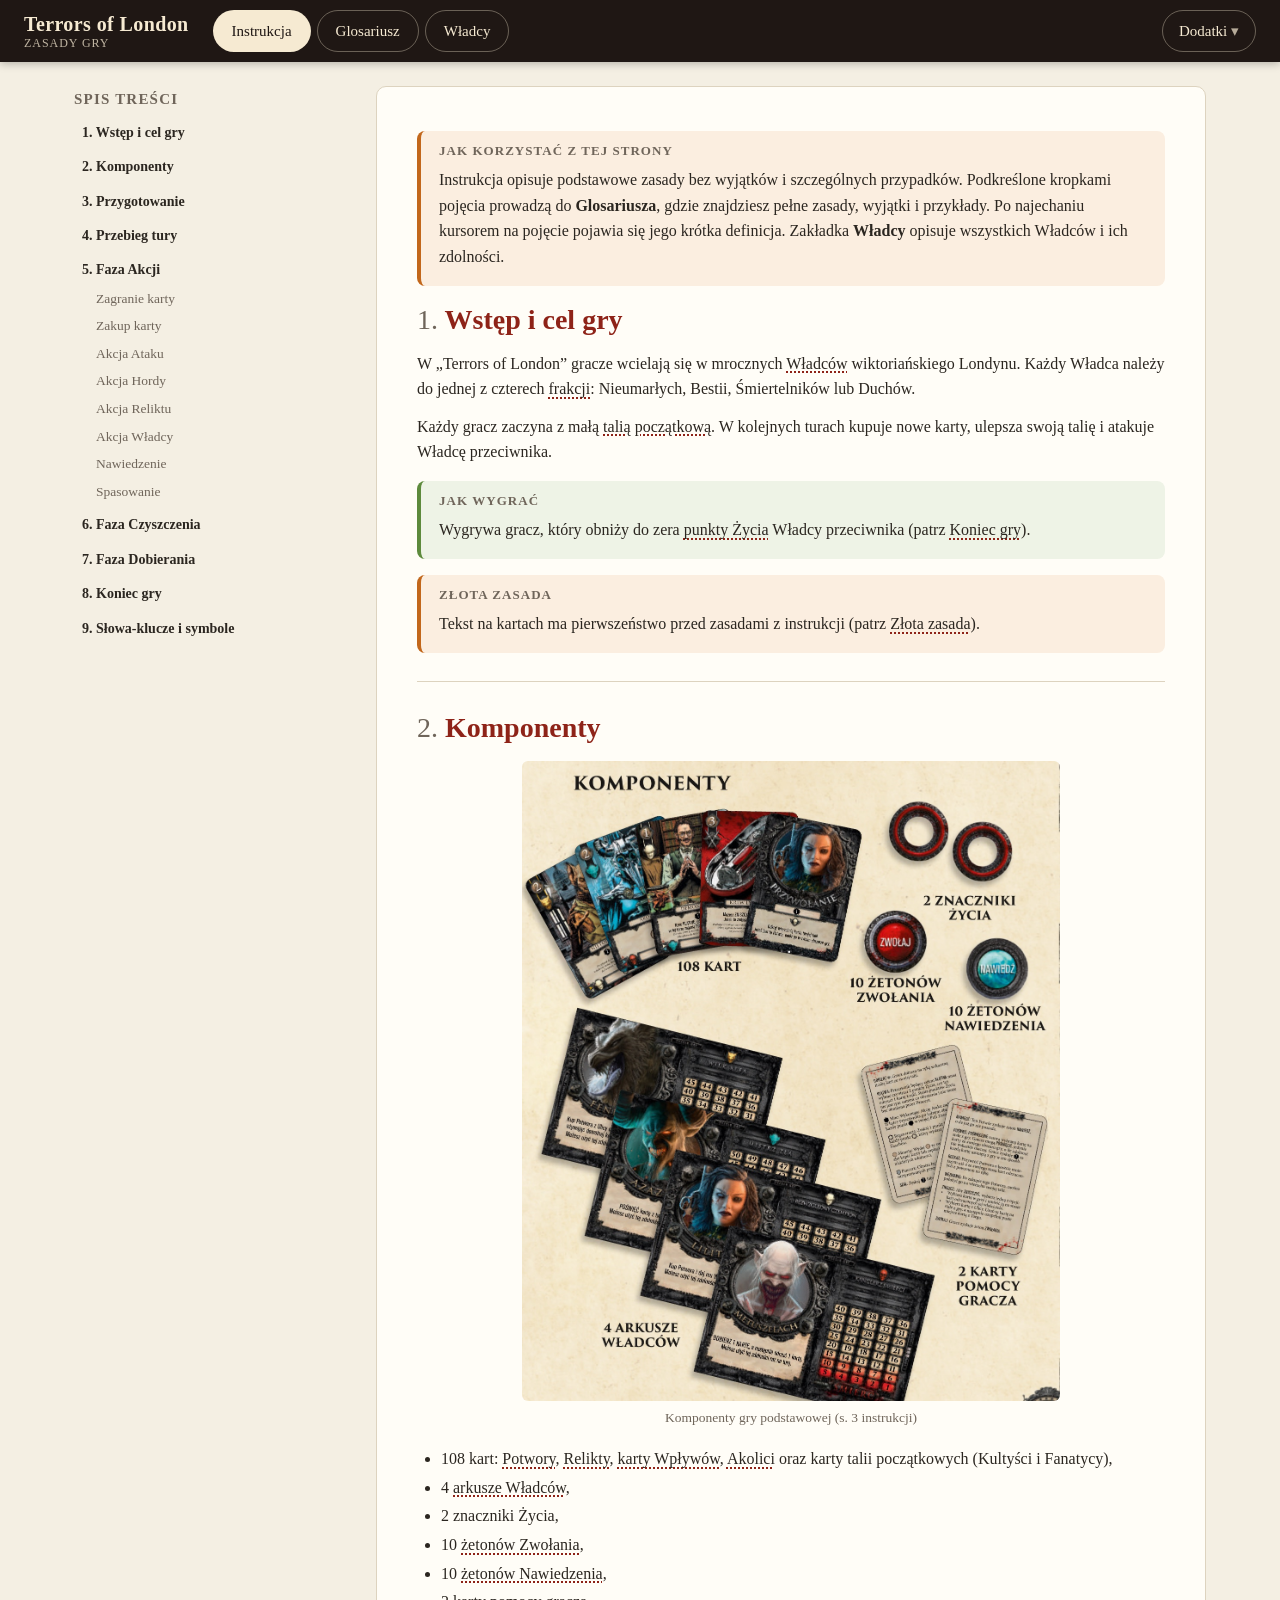
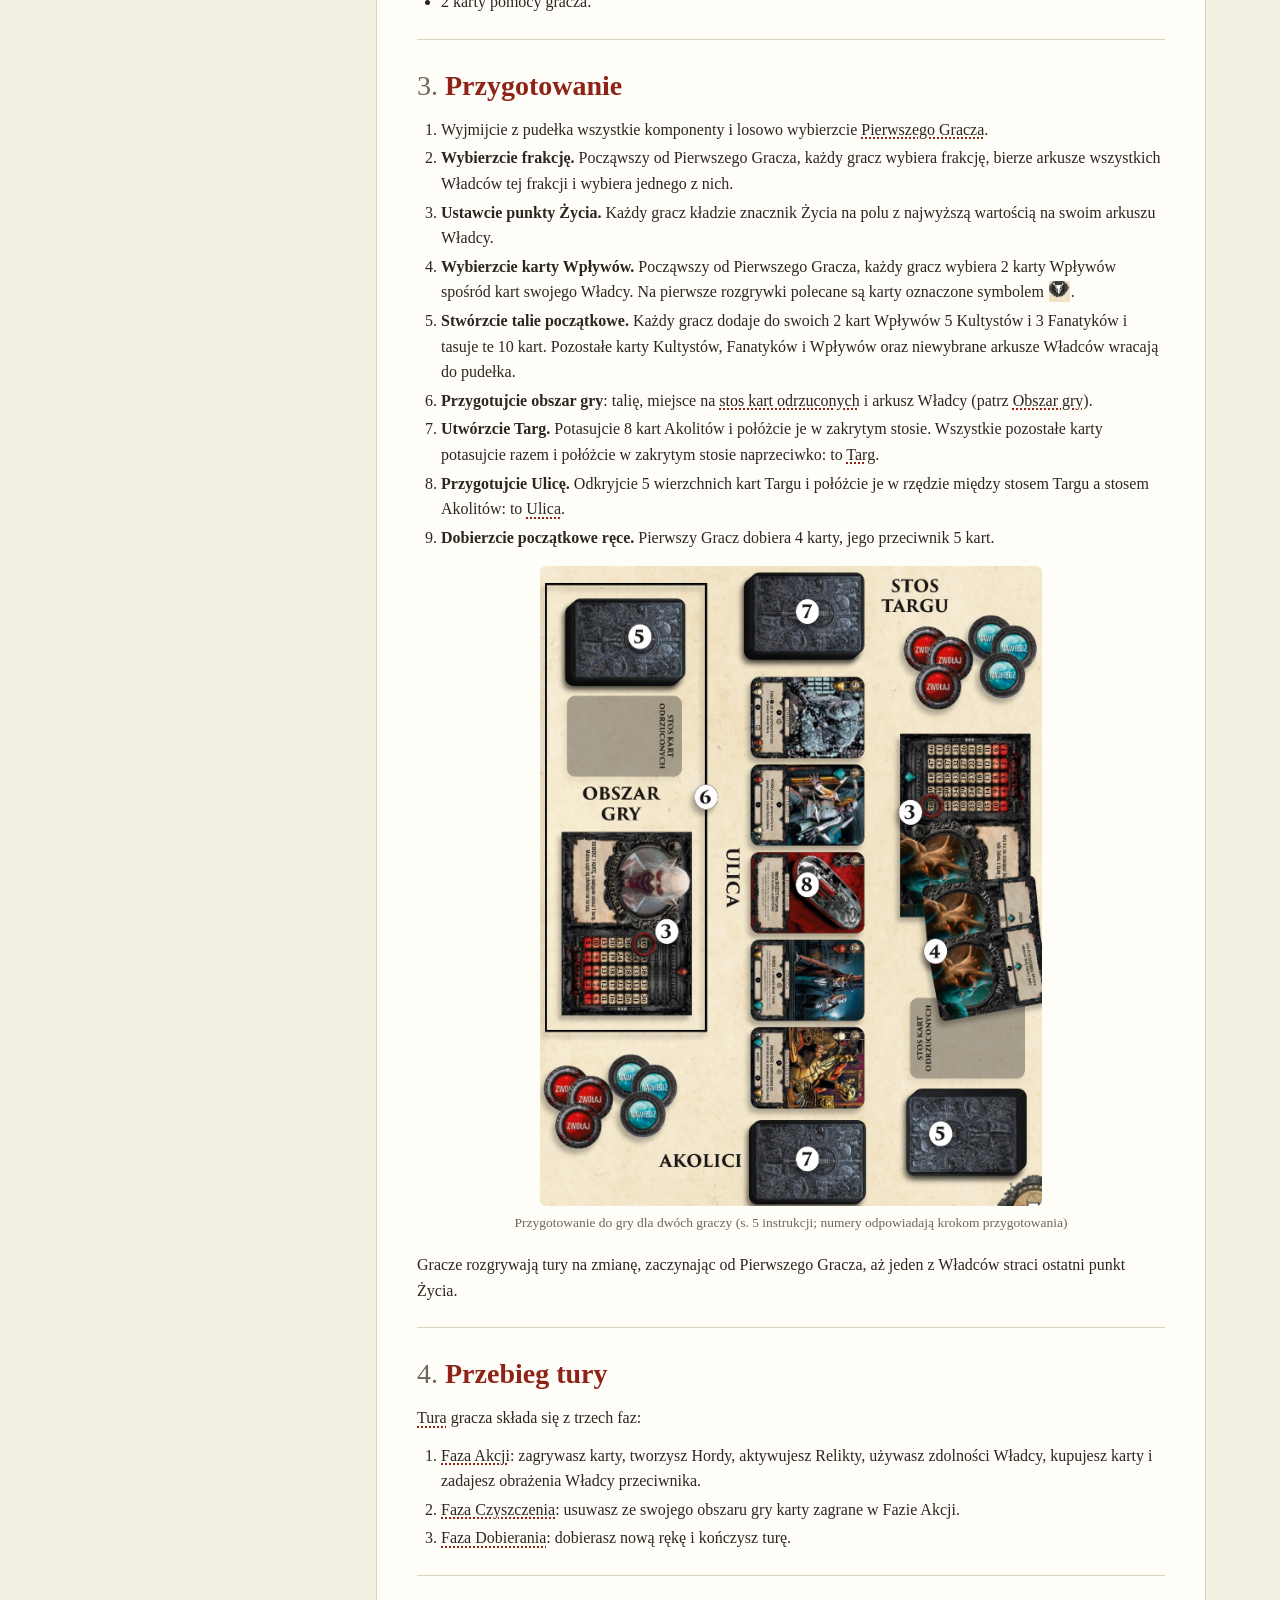
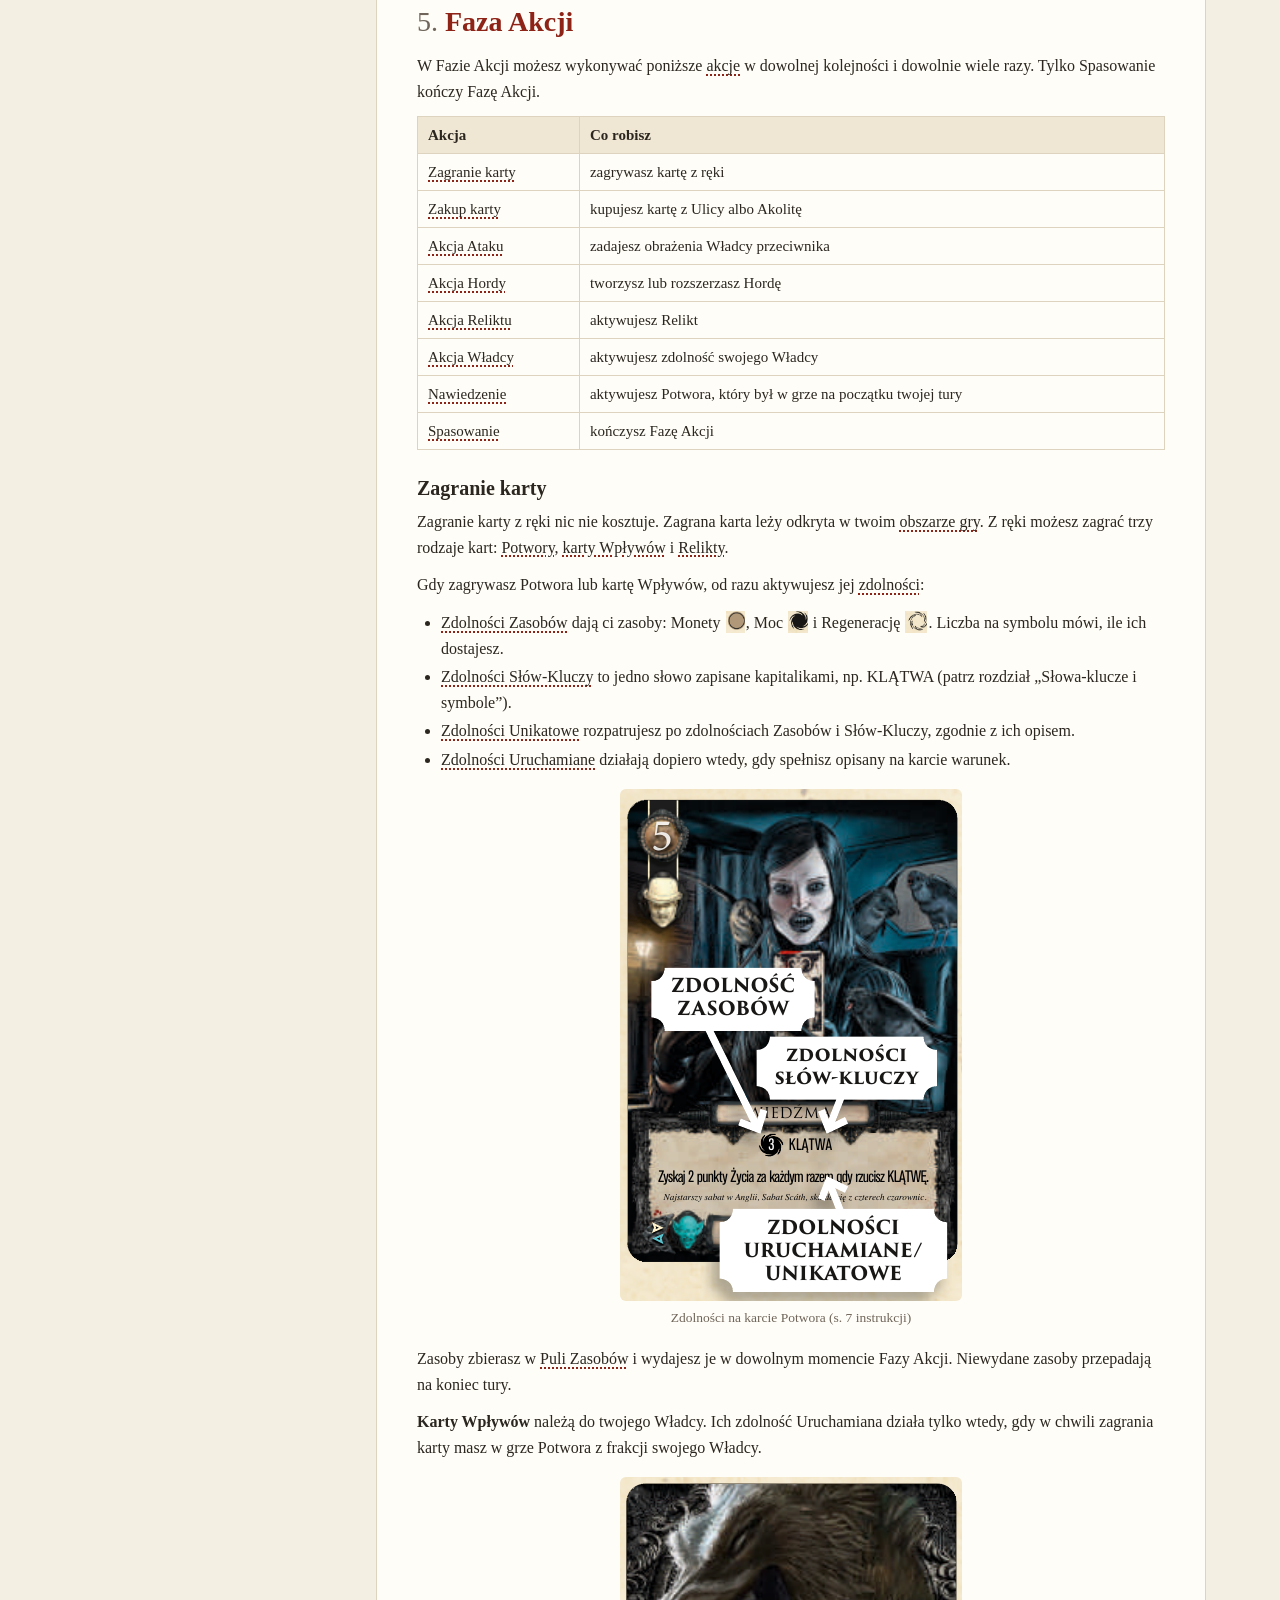
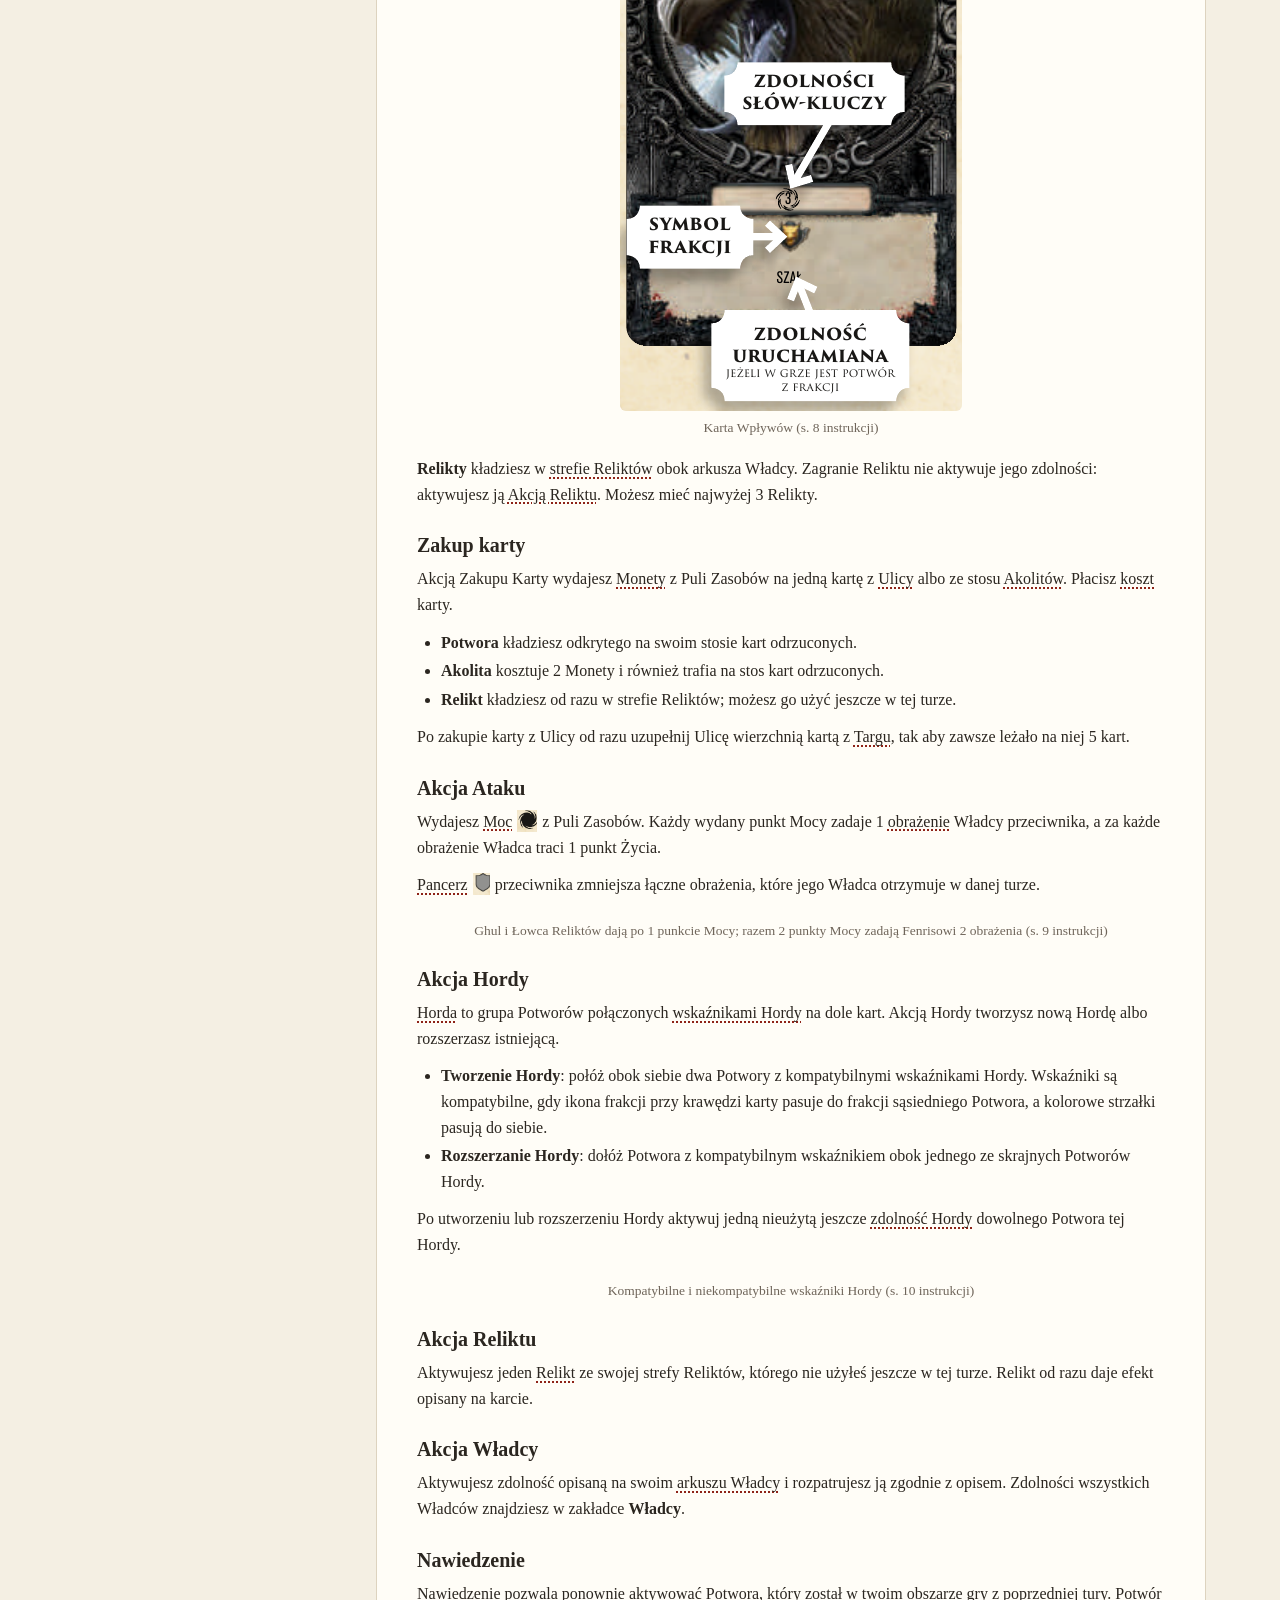
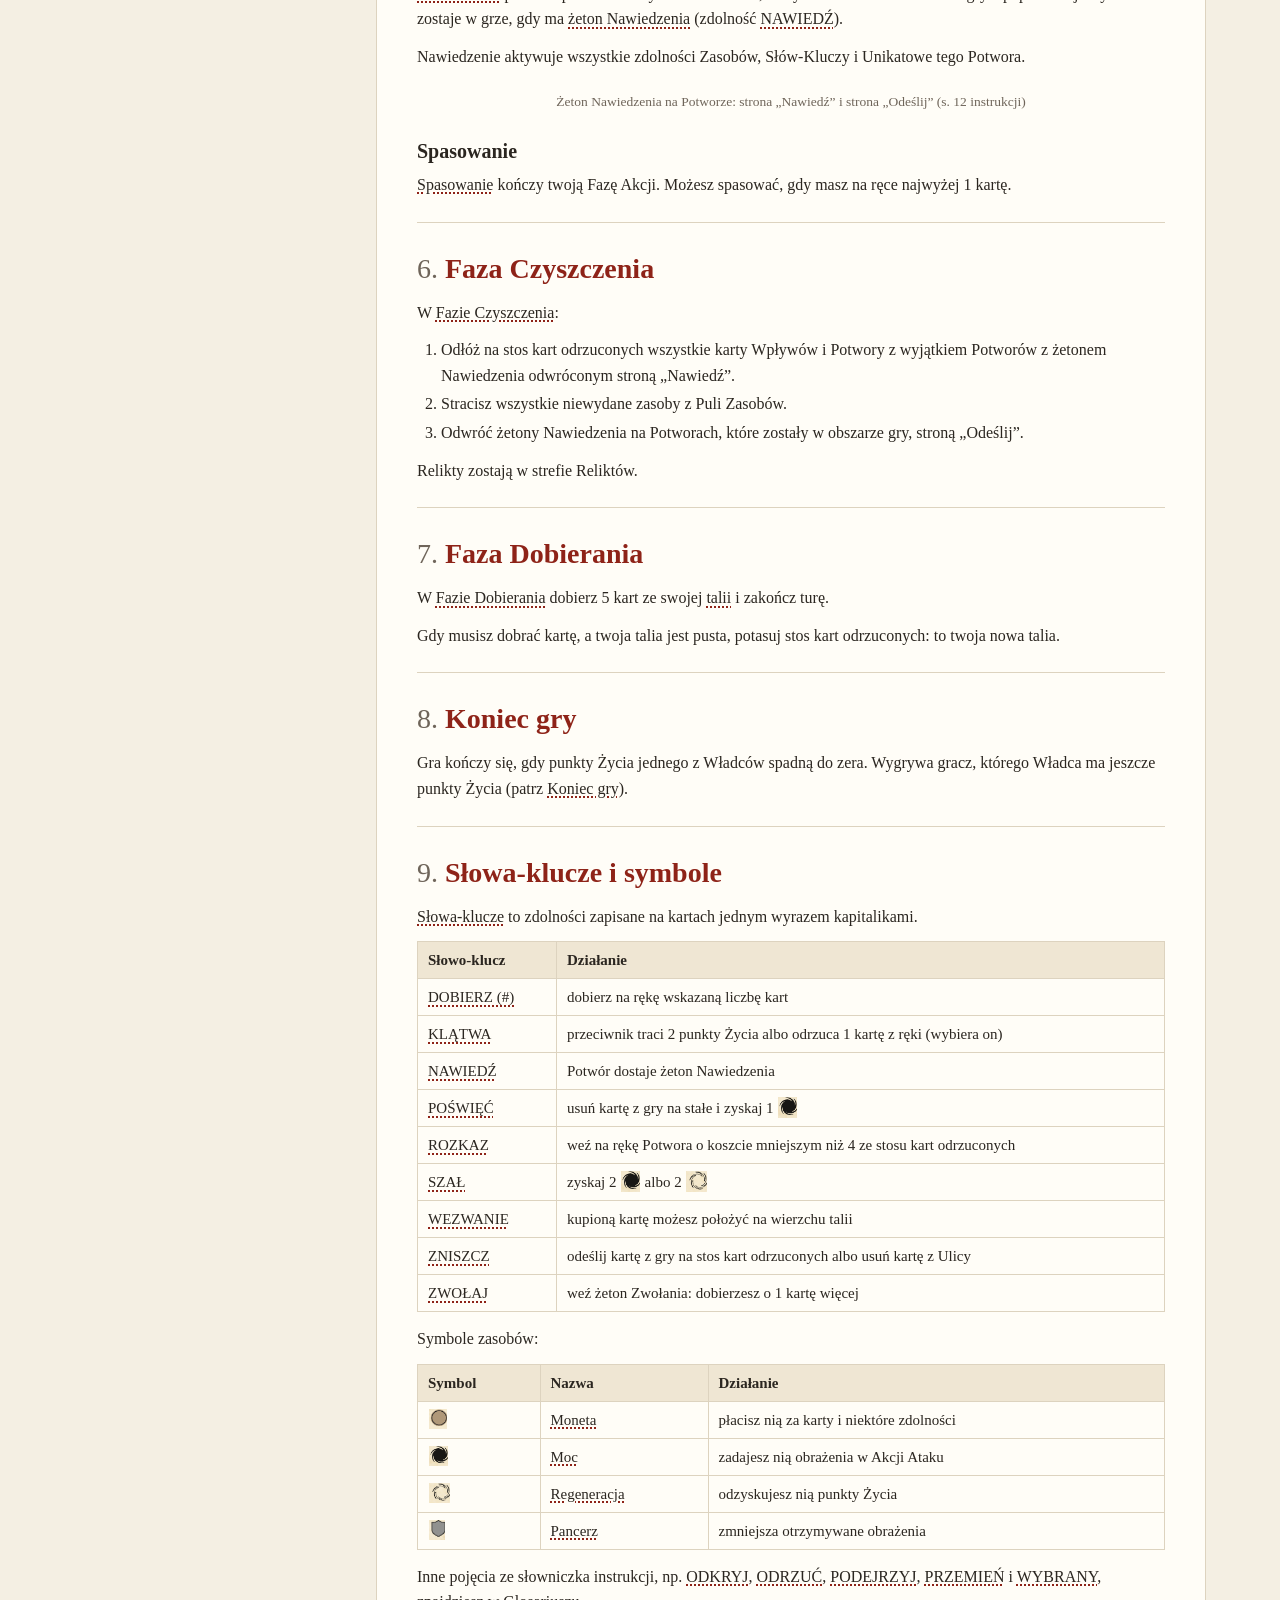
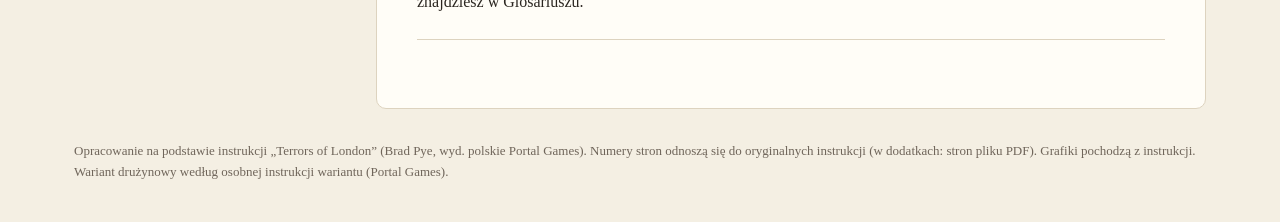
==== commit 089c4095: "Let Steno's ability refer to any Monster bought this turn "Po zakupie" does not require using it imm" ====
--- a/terrors-of-london/index.html
+++ b/terrors-of-london/index.html
@@ -49,7 +49,7 @@
   <main class="content lords">
     <p class="lords-intro">Władcy z gry podstawowej i dodatków: frakcja, zdolność z arkusza Władcy,
     zasoby, z których korzysta, i zasady przygotowania. Władcy z dodatków są widoczni po wybraniu dodatku w menu „Dodatki”.</p>
-    <section class="lord-section"><h2 id="s-gra-podstawowa">Gra podstawowa </h2><p>Gra podstawowa zawiera czterech <a class="term" href="#g-wladca">Władców</a>, po jednym z każdej <a class="term" href="#g-frakcja">frakcji</a>. Każdy z nich ma jedną zdolność, którą aktywuje się <a class="term" href="#g-akcja-wladcy">Akcją Władcy</a> raz na turę, i 3 <a class="term" href="#g-karta-wplywow">karty Wpływów</a>, z których gracz wybiera 2.</p><figure class="fig"><div class="fig-imgs"><a href="img/arkusze-wladcow.jpg?v=1794240330" target="_blank" rel="noopener"><img src="img/arkusze-wladcow.jpg?v=1794240330" alt="Arkusze Władców z gry podstawowej (s. 3 instrukcji)" loading="lazy"></a></div><figcaption>Arkusze Władców z gry podstawowej (s. 3 instrukcji)</figcaption></figure><article class="lord" id="w-fenris"><h3><img class="faction-icon" src="img/frakcja-bestie.png?v=1794240339" alt="" title="Bestie"><span class="t">Fenris</span><button type="button" class="copy-link" data-anchor="w-fenris" title="Kopiuj link" aria-label="Kopiuj link do Władcy Fenris"><svg viewBox="0 0 24 24" width="16" height="16" fill="none" stroke="currentColor" stroke-width="2" stroke-linecap="round" stroke-linejoin="round" aria-hidden="true"><path d="M10 13a5 5 0 0 0 7.54.54l3-3a5 5 0 0 0-7.07-7.07l-1.72 1.71"/><path d="M14 11a5 5 0 0 0-7.54-.54l-3 3a5 5 0 0 0 7.07 7.07l1.71-1.71"/></svg></button></h3><p class="lord-meta"><span class="lord-title">„Wilk Alfa”</span> · frakcja: Bestie · 45 punktów Życia · instrukcja s. 3, 9</p><section class="lord-ability"><h4>Zdolność (tekst z arkusza) </h4><p>Kup Potwora z Ulicy o koszcie poniżej 4 używając dowolnej kombinacji <img class="icon" src="img/moc.png?v=1794240359" alt="Moc" title="Moc"> i <img class="icon" src="img/moneta.png?v=1794240360" alt="Moneta" title="Moneta">. Możesz użyć tej zdolności raz na turę.</p></section><section><h4>Wyjaśnienie </h4><p>Zdolność pozwala zapłacić za <a class="term" href="#g-zakup-karty">zakup</a> <a class="term" href="#g-potwor">Potwora</a> z <a class="term" href="#g-ulica">Ulicy</a> także <a class="term" href="#g-moc">Mocą</a>, nie tylko <a class="term" href="#g-moneta">Monetami</a>. Dotyczy tylko Potworów o <a class="term" href="#g-koszt">koszcie</a> 3 lub niższym. To zwykły zakup: Ulicę uzupełnia się jak zwykle, a efekty wywoływane zakupem działają.</p></section><section><h4>Zasoby </h4><p>3 <a class="term" href="#g-karta-wplywow">karty Wpływów</a> Fenrisa; gracz wybiera 2 z nich do <a class="term" href="#g-talia-poczatkowa">talii początkowej</a>. Ich <a class="term" href="#g-zdolnosc-uruchamiana">zdolności Uruchamiane</a> wymagają <a class="term" href="#g-potwor-z-frakcji">Potwora z frakcji</a> Bestii w grze.</p></section><section><h4>Przygotowanie </h4><p>Znacznik Życia na polu 45. Talia początkowa: 2 karty Wpływów, 5 Kultystów i 3 Fanatyków.</p></section></article><article class="lord" id="w-azazel"><h3><img class="faction-icon" src="img/frakcja-duchy.png?v=1794240340" alt="" title="Duchy"><span class="t">Azazel</span><button type="button" class="copy-link" data-anchor="w-azazel" title="Kopiuj link" aria-label="Kopiuj link do Władcy Azazel"><svg viewBox="0 0 24 24" width="16" height="16" fill="none" stroke="currentColor" stroke-width="2" stroke-linecap="round" stroke-linejoin="round" aria-hidden="true"><path d="M10 13a5 5 0 0 0 7.54.54l3-3a5 5 0 0 0-7.07-7.07l-1.72 1.71"/><path d="M14 11a5 5 0 0 0-7.54-.54l-3 3a5 5 0 0 0 7.07 7.07l1.71-1.71"/></svg></button></h3><p class="lord-meta"><span class="lord-title">„Mistrz Zła”</span> · frakcja: Duchy · 50 punktów Życia · instrukcja s. 3, 5</p><section class="lord-ability"><h4>Zdolność (tekst z arkusza) </h4><p><a class="term" href="#g-poswiec">POŚWIĘĆ</a> kartę z twojej ręki. Możesz użyć tej zdolności raz na turę.</p></section><section><h4>Wyjaśnienie </h4><p>Zwykle POŚWIĘĆ dotyczy tylko kart z <a class="term" href="#g-obszar-gry">obszaru gry</a>; zdolność Azazela pozwala usunąć z gry kartę z <a class="term" href="#g-reka">ręki</a>. Jak przy każdym POŚWIĘCENIU, gracz zyskuje 1 <img class="icon" src="img/moc.png?v=1794240359" alt="Moc" title="Moc"> za usuniętą kartę.</p></section><section><h4>Zasoby </h4><p>3 <a class="term" href="#g-karta-wplywow">karty Wpływów</a> Azazela; gracz wybiera 2 z nich do <a class="term" href="#g-talia-poczatkowa">talii początkowej</a>. Ich <a class="term" href="#g-zdolnosc-uruchamiana">zdolności Uruchamiane</a> wymagają <a class="term" href="#g-potwor-z-frakcji">Potwora z frakcji</a> Duchów w grze.</p></section><section><h4>Przygotowanie </h4><p>Znacznik Życia na polu 50. Talia początkowa: 2 karty Wpływów, 5 Kultystów i 3 Fanatyków.</p></section></article><article class="lord" id="w-lilith"><h3><img class="faction-icon" src="img/frakcja-smiertelnicy.png?v=1794240339" alt="" title="Śmiertelnicy"><span class="t">Lilith</span><button type="button" class="copy-link" data-anchor="w-lilith" title="Kopiuj link" aria-label="Kopiuj link do Władcy Lilith"><svg viewBox="0 0 24 24" width="16" height="16" fill="none" stroke="currentColor" stroke-width="2" stroke-linecap="round" stroke-linejoin="round" aria-hidden="true"><path d="M10 13a5 5 0 0 0 7.54.54l3-3a5 5 0 0 0-7.07-7.07l-1.72 1.71"/><path d="M14 11a5 5 0 0 0-7.54-.54l-3 3a5 5 0 0 0 7.07 7.07l1.71-1.71"/></svg></button></h3><p class="lord-meta"><span class="lord-title">„Bezwzględny Czempion”</span> · frakcja: Śmiertelnicy · 45 punktów Życia · instrukcja s. 3</p><section class="lord-ability"><h4>Zdolność (tekst z arkusza) </h4><p>Kup Potwora i daj mu <a class="term" href="#g-wezwanie">WEZWANIE</a>. Możesz użyć tej zdolności raz na turę.</p></section><section><h4>Wyjaśnienie </h4><p>Kupionego tą zdolnością <a class="term" href="#g-potwor">Potwora</a> gracz może położyć zakrytego na wierzchu swojej <a class="term" href="#g-talia">talii</a> zamiast na <a class="term" href="#g-stos-kart-odrzuconych">stosie kart odrzuconych</a>, więc dobierze go w najbliższej <a class="term" href="#g-faza-dobierania">Fazie Dobierania</a>.</p><p>To zwykły <a class="term" href="#g-zakup-karty">zakup</a>: gracz płaci <a class="term" href="#g-koszt">koszt</a> Potwora z <a class="term" href="#g-ulica">Ulicy</a> albo <a class="term" href="#g-akolita">Akolity</a>, a kupiony Potwór dodatkowo zyskuje WEZWANIE.</p></section><section><h4>Zasoby </h4><p>3 <a class="term" href="#g-karta-wplywow">karty Wpływów</a> Lilith; gracz wybiera 2 z nich do <a class="term" href="#g-talia-poczatkowa">talii początkowej</a>. Ich <a class="term" href="#g-zdolnosc-uruchamiana">zdolności Uruchamiane</a> wymagają <a class="term" href="#g-potwor-z-frakcji">Potwora z frakcji</a> Śmiertelników w grze.</p></section><section><h4>Przygotowanie </h4><p>Znacznik Życia na polu 45. Talia początkowa: 2 karty Wpływów, 5 Kultystów i 3 Fanatyków.</p></section></article><article class="lord" id="w-metuszelach"><h3><img class="faction-icon" src="img/frakcja-nieumarli.png?v=1794240340" alt="" title="Nieumarli"><span class="t">Metuszelach</span><button type="button" class="copy-link" data-anchor="w-metuszelach" title="Kopiuj link" aria-label="Kopiuj link do Władcy Metuszelach"><svg viewBox="0 0 24 24" width="16" height="16" fill="none" stroke="currentColor" stroke-width="2" stroke-linecap="round" stroke-linejoin="round" aria-hidden="true"><path d="M10 13a5 5 0 0 0 7.54.54l3-3a5 5 0 0 0-7.07-7.07l-1.72 1.71"/><path d="M14 11a5 5 0 0 0-7.54-.54l-3 3a5 5 0 0 0 7.07 7.07l1.71-1.71"/></svg></button></h3><p class="lord-meta"><span class="lord-title">„Kanclerz Śmierci”</span> · frakcja: Nieumarli · 40 punktów Życia · instrukcja s. 3, 5</p><section class="lord-ability"><h4>Zdolność (tekst z arkusza) </h4><p><a class="term" href="#g-dobierz">DOBIERZ</a> 1 KARTĘ, a następnie <a class="term" href="#g-odrzuc">odrzuć</a> 1 kartę. Możesz użyć tej zdolności raz na turę.</p></section><section><h4>Wyjaśnienie </h4><p>Gracz najpierw dobiera kartę, a potem wybiera dowolną kartę z <a class="term" href="#g-reka">ręki</a> (także tę dobraną) i kładzie ją na <a class="term" href="#g-stos-kart-odrzuconych">stosie kart odrzuconych</a>.</p></section><section><h4>Zasoby </h4><p>3 <a class="term" href="#g-karta-wplywow">karty Wpływów</a> Metuszelacha; gracz wybiera 2 z nich do <a class="term" href="#g-talia-poczatkowa">talii początkowej</a>. Ich <a class="term" href="#g-zdolnosc-uruchamiana">zdolności Uruchamiane</a> wymagają <a class="term" href="#g-potwor-z-frakcji">Potwora z frakcji</a> Nieumarłych w grze.</p></section><section><h4>Przygotowanie </h4><p>Znacznik Życia na polu 40. Talia początkowa: 2 karty Wpływów, 5 Kultystów i 3 Fanatyków.</p></section></article></section><section class="lord-section" data-req="tomb"><h2 id="s-gadzi-grobowiec">Gadzi Grobowiec </h2><p>Władcy z dodatku Gadzi Grobowiec mają po kilka zdolności. Pierwsza działa sama: na początku swojej <a class="term" href="#g-faza-akcji">Fazy Akcji</a> Władca zyskuje 1 <a class="term" href="#g-zeton-terroru">żeton Terroru</a>. Pozostałe aktywuje się <a class="term" href="#g-akcja-wladcy">Akcją Władcy</a>, płacąc żetonami Terroru; niektóre można użyć wiele razy w turze. Władca może mieć najwyżej 6 żetonów Terroru.</p><figure class="fig"><div class="fig-imgs"><a href="img/gg-wladcy.png?v=1794258304" target="_blank" rel="noopener"><img src="img/gg-wladcy.png?v=1794258304" alt="Władcy z dodatku Gadzi Grobowiec (s. 1 instrukcji dodatku)" loading="lazy"></a></div><figcaption>Władcy z dodatku Gadzi Grobowiec (s. 1 instrukcji dodatku)</figcaption></figure><article class="lord" id="w-sobek"><h3><img class="faction-icon" src="img/frakcja-bestie.png?v=1794240339" alt="" title="Bestie"><span class="t">Sobek</span><button type="button" class="copy-link" data-anchor="w-sobek" title="Kopiuj link" aria-label="Kopiuj link do Władcy Sobek"><svg viewBox="0 0 24 24" width="16" height="16" fill="none" stroke="currentColor" stroke-width="2" stroke-linecap="round" stroke-linejoin="round" aria-hidden="true"><path d="M10 13a5 5 0 0 0 7.54.54l3-3a5 5 0 0 0-7.07-7.07l-1.72 1.71"/><path d="M14 11a5 5 0 0 0-7.54-.54l-3 3a5 5 0 0 0 7.07 7.07l1.71-1.71"/></svg></button></h3><p class="lord-meta"><span class="lord-title">„Łuskowaty Cesarz”</span> · frakcja: Bestie · 40 punktów Życia · instrukcja dodatku s. 1–2</p><section class="lord-ability"><h4>Zdolność (tekst z arkusza) </h4><p>Zyskaj 1 żeton Terroru na początku swojej Fazy Akcji.</p><p>Zapłać 2 żetony Terroru: <a class="term" href="#g-szal">SZAŁ</a>. Możesz użyć tej zdolności dowolną liczbę razy w turze.</p><p>Zapłać 3 żetony Terroru: <a class="term" href="#g-zwolaj">ZWOŁAJ</a>. Możesz użyć tej zdolności dowolną liczbę razy w turze.</p></section><section><h4>Wyjaśnienie </h4><p>Każde użycie to osobna Akcja Władcy i osobna zapłata żetonami. Za 2 żetony Sobek zyskuje 2 <img class="icon" src="img/moc.png?v=1794240359" alt="Moc" title="Moc"> albo 2 <img class="icon" src="img/regeneracja.png?v=1794240360" alt="Regeneracja" title="Regeneracja">, a za 3 żetony bierze <a class="term" href="#g-zeton-zwolania">żeton Zwołania</a>, czyli dobierze o 1 kartę więcej w <a class="term" href="#g-faza-dobierania">Fazie Dobierania</a>.</p><figure class="fig"><div class="fig-imgs"><a href="img/gg-arkusz-sobka.jpg?v=1794258305" target="_blank" rel="noopener"><img src="img/gg-arkusz-sobka.jpg?v=1794258305" alt="Arkusz Sobka (s. 1 instrukcji dodatku)" loading="lazy"></a></div><figcaption>Arkusz Sobka (s. 1 instrukcji dodatku)</figcaption></figure></section><section><h4>Zasoby </h4><p><a class="term" href="#g-zeton-terroru">Żetony Terroru</a> i 3 <a class="term" href="#g-karta-wplywow">karty Wpływów</a> Sobka; gracz wybiera 2 z nich do <a class="term" href="#g-talia-poczatkowa">talii początkowej</a>. Ich <a class="term" href="#g-zdolnosc-uruchamiana">zdolności Uruchamiane</a> wymagają <a class="term" href="#g-potwor-z-frakcji">Potwora z frakcji</a> Bestii w grze.</p></section><section data-req="gate"><h4>Z oboma dodatkami <span class="exp-badge exp-gate" title="Dodatek: Słudzy Czarnej Bramy">Słudzy Czarnej Bramy</span></h4><p>Słudzy Czarnej Bramy zawierają 1 dodatkową kartę Wpływów Sobka: gracz wybiera 2 z 4.</p></section><section><h4>Przygotowanie </h4><p>Znacznik Życia na polu 40, bez żetonów Terroru. Talia początkowa: 2 karty Wpływów, 5 Kultystów i 3 Fanatyków.</p></section></article><article class="lord" id="w-prometeusz"><h3><img class="faction-icon" src="img/frakcja-nieumarli.png?v=1794240340" alt="" title="Nieumarli"><span class="t">Prometeusz</span><button type="button" class="copy-link" data-anchor="w-prometeusz" title="Kopiuj link" aria-label="Kopiuj link do Władcy Prometeusz"><svg viewBox="0 0 24 24" width="16" height="16" fill="none" stroke="currentColor" stroke-width="2" stroke-linecap="round" stroke-linejoin="round" aria-hidden="true"><path d="M10 13a5 5 0 0 0 7.54.54l3-3a5 5 0 0 0-7.07-7.07l-1.72 1.71"/><path d="M14 11a5 5 0 0 0-7.54-.54l-3 3a5 5 0 0 0 7.07 7.07l1.71-1.71"/></svg></button></h3><p class="lord-meta"><span class="lord-title">„Nieśmiertelne Zwłoki”</span> · frakcja: Nieumarli · 45 punktów Życia · instrukcja dodatku s. 2</p><section class="lord-ability"><h4>Zdolność (tekst z arkusza) </h4><p>Zyskaj 1 żeton Terroru na początku swojej Fazy Akcji.</p><p>Zapłać tyle żetonów Terroru, ile wynosi koszt wybranego Potwora z frakcji, znajdującego się w twoim stosie kart odrzuconych: przywróć tego Potwora z powrotem na rękę. Możesz użyć tej zdolności raz na turę.</p></section><section><h4>Wyjaśnienie </h4><p>„Potwór z frakcji” oznacza tu dowolnego <a class="term" href="#g-potwor-z-frakcji">Potwora z symbolem frakcji</a>, nie tylko Nieumarłych; nie można wybrać <a class="term" href="#g-potwor-spoza-frakcji">Potwora spoza frakcji</a>. Gracz płaci tyle żetonów, ile wynosi <a class="term" href="#g-koszt">koszt</a> Potwora, i bierze go ze swojego <a class="term" href="#g-stos-kart-odrzuconych">stosu kart odrzuconych</a> na <a class="term" href="#g-reka">rękę</a>. W odróżnieniu od <a class="term" href="#g-rozkaz">ROZKAZU</a> nie ma tu ograniczenia kosztu poza liczbą żetonów (najwyżej 6).</p></section><section><h4>Zasoby </h4><p><a class="term" href="#g-zeton-terroru">Żetony Terroru</a> i 3 <a class="term" href="#g-karta-wplywow">karty Wpływów</a> Prometeusza; gracz wybiera 2 z nich do <a class="term" href="#g-talia-poczatkowa">talii początkowej</a>. Ich <a class="term" href="#g-zdolnosc-uruchamiana">zdolności Uruchamiane</a> wymagają Potwora z frakcji Nieumarłych w grze.</p></section><section data-req="gate"><h4>Z oboma dodatkami <span class="exp-badge exp-gate" title="Dodatek: Słudzy Czarnej Bramy">Słudzy Czarnej Bramy</span></h4><p>Słudzy Czarnej Bramy zawierają 1 dodatkową kartę Wpływów Prometeusza: gracz wybiera 2 z 4.</p></section><section><h4>Przygotowanie </h4><p>Znacznik Życia na polu 45, bez żetonów Terroru. Talia początkowa: 2 karty Wpływów, 5 Kultystów i 3 Fanatyków.</p></section></article><article class="lord" id="w-kain"><h3><img class="faction-icon" src="img/frakcja-smiertelnicy.png?v=1794240339" alt="" title="Śmiertelnicy"><span class="t">Kain</span><button type="button" class="copy-link" data-anchor="w-kain" title="Kopiuj link" aria-label="Kopiuj link do Władcy Kain"><svg viewBox="0 0 24 24" width="16" height="16" fill="none" stroke="currentColor" stroke-width="2" stroke-linecap="round" stroke-linejoin="round" aria-hidden="true"><path d="M10 13a5 5 0 0 0 7.54.54l3-3a5 5 0 0 0-7.07-7.07l-1.72 1.71"/><path d="M14 11a5 5 0 0 0-7.54-.54l-3 3a5 5 0 0 0 7.07 7.07l1.71-1.71"/></svg></button></h3><p class="lord-meta"><span class="lord-title">„Strażnik”</span> · frakcja: Śmiertelnicy · 45 punktów Życia · instrukcja dodatku s. 2</p><section class="lord-ability"><h4>Zdolność (tekst z arkusza) </h4><p>Zyskaj 1 żeton Terroru na początku swojej Fazy Akcji.</p><p>Zapłać 2 żetony Terroru: <a class="term" href="#g-klatwa">KLĄTWA</a>. Możesz użyć tej zdolności dowolną liczbę razy w turze.</p><p>Zapłać 3 żetony Terroru: Zyskaj 3 <img class="icon" src="img/moneta.png?v=1794240360" alt="Moneta" title="Moneta">. Możesz użyć tej zdolności dowolną liczbę razy w turze.</p></section><section><h4>Wyjaśnienie </h4><p>Każde użycie to osobna Akcja Władcy i osobna zapłata żetonami. Za 2 żetony Kain rzuca KLĄTWĘ (przeciwnik traci 2 punkty Życia albo odrzuca 1 kartę), a za 3 żetony zyskuje 3 <a class="term" href="#g-moneta">Monety</a> do <a class="term" href="#g-pula-zasobow">Puli Zasobów</a>.</p></section><section><h4>Zasoby </h4><p><a class="term" href="#g-zeton-terroru">Żetony Terroru</a> i 3 <a class="term" href="#g-karta-wplywow">karty Wpływów</a> Kaina; gracz wybiera 2 z nich do <a class="term" href="#g-talia-poczatkowa">talii początkowej</a>. Ich <a class="term" href="#g-zdolnosc-uruchamiana">zdolności Uruchamiane</a> wymagają <a class="term" href="#g-potwor-z-frakcji">Potwora z frakcji</a> Śmiertelników w grze.</p></section><section data-req="gate"><h4>Z oboma dodatkami <span class="exp-badge exp-gate" title="Dodatek: Słudzy Czarnej Bramy">Słudzy Czarnej Bramy</span></h4><p>Słudzy Czarnej Bramy zawierają 1 dodatkową kartę Wpływów Kaina: gracz wybiera 2 z 4.</p></section><section><h4>Przygotowanie </h4><p>Znacznik Życia na polu 45, bez żetonów Terroru. Talia początkowa: 2 karty Wpływów, 5 Kultystów i 3 Fanatyków.</p></section></article><article class="lord" id="w-elzbieta"><h3><img class="faction-icon" src="img/frakcja-duchy.png?v=1794240340" alt="" title="Duchy"><span class="t">Elżbieta</span><button type="button" class="copy-link" data-anchor="w-elzbieta" title="Kopiuj link" aria-label="Kopiuj link do Władcy Elżbieta"><svg viewBox="0 0 24 24" width="16" height="16" fill="none" stroke="currentColor" stroke-width="2" stroke-linecap="round" stroke-linejoin="round" aria-hidden="true"><path d="M10 13a5 5 0 0 0 7.54.54l3-3a5 5 0 0 0-7.07-7.07l-1.72 1.71"/><path d="M14 11a5 5 0 0 0-7.54-.54l-3 3a5 5 0 0 0 7.07 7.07l1.71-1.71"/></svg></button></h3><p class="lord-meta"><span class="lord-title">„Hrabina Krwi”</span> · frakcja: Duchy · 45 punktów Życia · instrukcja dodatku s. 2</p><section class="lord-ability"><h4>Zdolność (tekst z arkusza) </h4><p>Zyskaj 1 żeton Terroru na początku swojej Fazy Akcji.</p><p>Zapłać tyle żetonów Terroru, ile wynosi koszt wybranego Potwora z frakcji, znajdującego się w twoim obszarze gry: ten Potwór zyskuje NAWIEDZENIE. Możesz użyć tej zdolności raz na turę.</p></section><section><h4>Wyjaśnienie </h4><p>„Potwór z frakcji” oznacza tu dowolnego <a class="term" href="#g-potwor-z-frakcji">Potwora z symbolem frakcji</a>, nie tylko Duchów. Wybrany Potwór dostaje <a class="term" href="#g-zeton-nawiedzenia">żeton Nawiedzenia</a> stroną „Nawiedź” (patrz <a class="term" href="#g-nawiedz">NAWIEDŹ</a>), więc zostanie w grze na następną turę i będzie można go aktywować <a class="term" href="#g-nawiedzenie">Nawiedzeniem</a>. Potwór, który ma już żeton Nawiedzenia, nie może dostać kolejnego.</p></section><section><h4>Zasoby </h4><p><a class="term" href="#g-zeton-terroru">Żetony Terroru</a> i 3 <a class="term" href="#g-karta-wplywow">karty Wpływów</a> Elżbiety; gracz wybiera 2 z nich do <a class="term" href="#g-talia-poczatkowa">talii początkowej</a>. Ich <a class="term" href="#g-zdolnosc-uruchamiana">zdolności Uruchamiane</a> wymagają Potwora z frakcji Duchów w grze.</p></section><section data-req="gate"><h4>Z oboma dodatkami <span class="exp-badge exp-gate" title="Dodatek: Słudzy Czarnej Bramy">Słudzy Czarnej Bramy</span></h4><p>Słudzy Czarnej Bramy zawierają 1 dodatkową kartę Wpływów Elżbiety: gracz wybiera 2 z 4.</p></section><section><h4>Przygotowanie </h4><p>Znacznik Życia na polu 45, bez żetonów Terroru. Talia początkowa: 2 karty Wpływów, 5 Kultystów i 3 Fanatyków.</p></section></article></section><section class="lord-section" data-req="gate"><h2 id="s-sludzy-czarnej-bramy">Słudzy Czarnej Bramy </h2><p>Władcy z dodatku Słudzy Czarnej Bramy nie mają <a class="term" href="#g-karta-wplywow">kart Wpływów</a>. Zamiast nich każdy ma 2 <a class="term" href="#g-slugus">Sługusy</a> ze swojej frakcji, które gracz dodaje do <a class="term" href="#g-talia-poczatkowa">talii początkowej</a>. Każda zdolność Władcy działa raz na turę i aktywuje się ją <a class="term" href="#g-akcja-wladcy">Akcją Władcy</a>.</p><article class="lord" id="w-arbella"><h3><img class="faction-icon" src="img/frakcja-duchy.png?v=1794240340" alt="" title="Duchy"><span class="t">Arbella</span><button type="button" class="copy-link" data-anchor="w-arbella" title="Kopiuj link" aria-label="Kopiuj link do Władcy Arbella"><svg viewBox="0 0 24 24" width="16" height="16" fill="none" stroke="currentColor" stroke-width="2" stroke-linecap="round" stroke-linejoin="round" aria-hidden="true"><path d="M10 13a5 5 0 0 0 7.54.54l3-3a5 5 0 0 0-7.07-7.07l-1.72 1.71"/><path d="M14 11a5 5 0 0 0-7.54-.54l-3 3a5 5 0 0 0 7.07 7.07l1.71-1.71"/></svg></button></h3><p class="lord-meta"><span class="lord-title">„Opętana Diuszesa”</span> · frakcja: Duchy · 40 punktów Życia · instrukcja dodatku s. 1</p><section class="lord-ability"><h4>Zdolność (tekst z arkusza) </h4><p><a class="term" href="#g-podejrzyj">Podejrzyj</a> 2 wierzchnie karty swojej talii. Odrzuć dowolną liczbę z tych kart, a pozostałe odłóż na wierzch swojej talii, w dowolnej, wybranej przez siebie kolejności. Możesz użyć tej zdolności raz na turę.</p></section><section><h4>Wyjaśnienie </h4><p>Gracz ogląda 2 wierzchnie karty swojej <a class="term" href="#g-talia">talii</a> bez pokazywania ich przeciwnikowi. Może odrzucić 0, 1 albo 2 z nich na <a class="term" href="#g-stos-kart-odrzuconych">stos kart odrzuconych</a>, a resztę kładzie z powrotem na wierzch talii w wybranej kolejności. Jeżeli w talii jest mniej niż 2 karty, gracz najpierw tasuje stos kart odrzuconych i kładzie go pod spodem talii (patrz <a class="term" href="#g-podejrzyj">PODEJRZYJ</a>).</p></section><section><h4>Zasoby </h4><p>2 <a class="term" href="#g-slugus">Sługusy</a> z frakcji Duchów; Arbella nie ma kart Wpływów.</p></section><section><h4>Przygotowanie </h4><p>Znacznik Życia na polu 40. Talia początkowa: 2 Sługusy, 5 Kultystów i 3 Fanatyków.</p></section></article><article class="lord" id="w-steno"><h3><img class="faction-icon" src="img/frakcja-bestie.png?v=1794240339" alt="" title="Bestie"><span class="t">Steno</span><button type="button" class="copy-link" data-anchor="w-steno" title="Kopiuj link" aria-label="Kopiuj link do Władcy Steno"><svg viewBox="0 0 24 24" width="16" height="16" fill="none" stroke="currentColor" stroke-width="2" stroke-linecap="round" stroke-linejoin="round" aria-hidden="true"><path d="M10 13a5 5 0 0 0 7.54.54l3-3a5 5 0 0 0-7.07-7.07l-1.72 1.71"/><path d="M14 11a5 5 0 0 0-7.54-.54l-3 3a5 5 0 0 0 7.07 7.07l1.71-1.71"/></svg></button></h3><p class="lord-meta"><span class="lord-title">„Królowa Gorgon”</span> · frakcja: Bestie · 40 punktów Życia · instrukcja dodatku s. 1</p><section class="lord-ability"><h4>Zdolność (tekst z arkusza) </h4><p>Po zakupie Potwora zyskaj tyle punktów <img class="icon" src="img/regeneracja.png?v=1794240360" alt="Regeneracja" title="Regeneracja">, ile wynosi koszt tego Potwora. Możesz użyć tej zdolności raz na turę.</p></section><section><h4>Wyjaśnienie </h4><p>Zdolność aktywuje się <a class="term" href="#g-akcja-wladcy">Akcją Władcy</a>, więc gracz sam wybiera, po którym <a class="term" href="#g-zakup-karty">zakupie</a> jej użyje. Zaraz po zakupie wybranego <a class="term" href="#g-potwor">Potwora</a> gracz wykonuje Akcję Władcy i zyskuje tyle <a class="term" href="#g-regeneracja">Regeneracji</a>, ile wynosi <a class="term" href="#g-koszt">koszt</a> tego Potwora; opłaca się więc zaczekać na droższego Potwora. Liczy się każdy zakup Potwora, także <a class="term" href="#g-akolita">Akolity</a> (2 <img class="icon" src="img/regeneracja.png?v=1794240360" alt="Regeneracja" title="Regeneracja">) i zakup dzięki zdolności Władcy. Regeneracja trafia do <a class="term" href="#g-pula-zasobow">Puli Zasobów</a> i nie może podnieść punktów Życia ponad 40.</p></section><section><h4>Zasoby </h4><p>2 <a class="term" href="#g-slugus">Sługusy</a> z frakcji Bestii; Steno nie ma kart Wpływów.</p></section><section><h4>Przygotowanie </h4><p>Znacznik Życia na polu 40. Talia początkowa: 2 Sługusy, 5 Kultystów i 3 Fanatyków.</p></section></article><article class="lord" id="w-charon"><h3><img class="faction-icon" src="img/frakcja-nieumarli.png?v=1794240340" alt="" title="Nieumarli"><span class="t">Charon</span><button type="button" class="copy-link" data-anchor="w-charon" title="Kopiuj link" aria-label="Kopiuj link do Władcy Charon"><svg viewBox="0 0 24 24" width="16" height="16" fill="none" stroke="currentColor" stroke-width="2" stroke-linecap="round" stroke-linejoin="round" aria-hidden="true"><path d="M10 13a5 5 0 0 0 7.54.54l3-3a5 5 0 0 0-7.07-7.07l-1.72 1.71"/><path d="M14 11a5 5 0 0 0-7.54-.54l-3 3a5 5 0 0 0 7.07 7.07l1.71-1.71"/></svg></button></h3><p class="lord-meta"><span class="lord-title">„Strażnik Bram Piekieł”</span> · frakcja: Nieumarli · 45 punktów Życia · instrukcja dodatku s. 1–2</p><section class="lord-ability"><h4>Zdolność (tekst z arkusza) </h4><p>Wybierz, a następnie odrzuć Potwora ze swojej ręki, aby zyskać 1 <img class="icon" src="img/moc.png?v=1794240359" alt="Moc" title="Moc"> i 1 <img class="icon" src="img/moneta.png?v=1794240360" alt="Moneta" title="Moneta">. Możesz użyć tej zdolności raz na turę.</p></section><section><h4>Wyjaśnienie </h4><p>Gracz wybiera <a class="term" href="#g-potwor">Potwora</a> z <a class="term" href="#g-reka">ręki</a> i kładzie go na <a class="term" href="#g-stos-kart-odrzuconych">stosie kart odrzuconych</a>: to odrzucenie wymuszone zdolnością, więc jest dozwolone (patrz <a class="term" href="#g-odrzuc">ODRZUĆ</a>). W zamian zyskuje 1 <a class="term" href="#g-moc">Moc</a> i 1 <a class="term" href="#g-moneta">Monetę</a>. Sługusy Charona dają dodatkowo 1 <img class="icon" src="img/moc.png?v=1794240359" alt="Moc" title="Moc"> za każdego odrzuconego Potwora, jeżeli są w grze.</p><figure class="fig"><div class="fig-imgs"><a href="img/csb-charon-slugusy.jpg?v=1794258538" target="_blank" rel="noopener"><img src="img/csb-charon-slugusy.jpg?v=1794258538" alt="Arkusz Charona i jego Sługusy (s. 2 instrukcji dodatku)" loading="lazy"></a></div><figcaption>Arkusz Charona i jego Sługusy (s. 2 instrukcji dodatku)</figcaption></figure></section><section><h4>Zasoby </h4><p>2 <a class="term" href="#g-slugus">Sługusy</a> z frakcji Nieumarłych; Charon nie ma kart Wpływów.</p></section><section><h4>Przygotowanie </h4><p>Znacznik Życia na polu 45. Talia początkowa: 2 Sługusy, 5 Kultystów i 3 Fanatyków.</p></section></article><article class="lord" id="w-samedi"><h3><img class="faction-icon" src="img/frakcja-smiertelnicy.png?v=1794240339" alt="" title="Śmiertelnicy"><span class="t">Samedi</span><button type="button" class="copy-link" data-anchor="w-samedi" title="Kopiuj link" aria-label="Kopiuj link do Władcy Samedi"><svg viewBox="0 0 24 24" width="16" height="16" fill="none" stroke="currentColor" stroke-width="2" stroke-linecap="round" stroke-linejoin="round" aria-hidden="true"><path d="M10 13a5 5 0 0 0 7.54.54l3-3a5 5 0 0 0-7.07-7.07l-1.72 1.71"/><path d="M14 11a5 5 0 0 0-7.54-.54l-3 3a5 5 0 0 0 7.07 7.07l1.71-1.71"/></svg></button></h3><p class="lord-meta"><span class="lord-title">„Baron Klątw”</span> · frakcja: Śmiertelnicy · 45 punktów Życia · instrukcja dodatku s. 1</p><section class="lord-ability"><h4>Zdolność (tekst z arkusza) </h4><p>Aktywuj Relikt w swoim obszarze gry, nawet jeżeli był on już aktywowany w tej Fazie Akcji. Możesz użyć tej zdolności raz na turę.</p></section><section><h4>Wyjaśnienie </h4><p>Zdolność działa jak dodatkowa <a class="term" href="#g-akcja-reliktu">Akcja Reliktu</a>: gracz aktywuje <a class="term" href="#g-relikt">Relikt</a> ze swojej <a class="term" href="#g-strefa-reliktow">strefy Reliktów</a>, także taki, którego już użył w tej turze. Bez Reliktu w grze zdolność nie ma efektu.</p></section><section><h4>Zasoby </h4><p>2 <a class="term" href="#g-slugus">Sługusy</a> z frakcji Śmiertelników; Samedi nie ma kart Wpływów.</p></section><section><h4>Przygotowanie </h4><p>Znacznik Życia na polu 45. Talia początkowa: 2 Sługusy, 5 Kultystów i 3 Fanatyków.</p></section></article></section>
+    <section class="lord-section"><h2 id="s-gra-podstawowa">Gra podstawowa </h2><p>Gra podstawowa zawiera czterech <a class="term" href="#g-wladca">Władców</a>, po jednym z każdej <a class="term" href="#g-frakcja">frakcji</a>. Każdy z nich ma jedną zdolność, którą aktywuje się <a class="term" href="#g-akcja-wladcy">Akcją Władcy</a> raz na turę, i 3 <a class="term" href="#g-karta-wplywow">karty Wpływów</a>, z których gracz wybiera 2.</p><figure class="fig"><div class="fig-imgs"><a href="img/arkusze-wladcow.jpg?v=1794240330" target="_blank" rel="noopener"><img src="img/arkusze-wladcow.jpg?v=1794240330" alt="Arkusze Władców z gry podstawowej (s. 3 instrukcji)" loading="lazy"></a></div><figcaption>Arkusze Władców z gry podstawowej (s. 3 instrukcji)</figcaption></figure><article class="lord" id="w-fenris"><h3><img class="faction-icon" src="img/frakcja-bestie.png?v=1794240339" alt="" title="Bestie"><span class="t">Fenris</span><button type="button" class="copy-link" data-anchor="w-fenris" title="Kopiuj link" aria-label="Kopiuj link do Władcy Fenris"><svg viewBox="0 0 24 24" width="16" height="16" fill="none" stroke="currentColor" stroke-width="2" stroke-linecap="round" stroke-linejoin="round" aria-hidden="true"><path d="M10 13a5 5 0 0 0 7.54.54l3-3a5 5 0 0 0-7.07-7.07l-1.72 1.71"/><path d="M14 11a5 5 0 0 0-7.54-.54l-3 3a5 5 0 0 0 7.07 7.07l1.71-1.71"/></svg></button></h3><p class="lord-meta"><span class="lord-title">„Wilk Alfa”</span> · frakcja: Bestie · 45 punktów Życia · instrukcja s. 3, 9</p><section class="lord-ability"><h4>Zdolność (tekst z arkusza) </h4><p>Kup Potwora z Ulicy o koszcie poniżej 4 używając dowolnej kombinacji <img class="icon" src="img/moc.png?v=1794240359" alt="Moc" title="Moc"> i <img class="icon" src="img/moneta.png?v=1794240360" alt="Moneta" title="Moneta">. Możesz użyć tej zdolności raz na turę.</p></section><section><h4>Wyjaśnienie </h4><p>Zdolność pozwala zapłacić za <a class="term" href="#g-zakup-karty">zakup</a> <a class="term" href="#g-potwor">Potwora</a> z <a class="term" href="#g-ulica">Ulicy</a> także <a class="term" href="#g-moc">Mocą</a>, nie tylko <a class="term" href="#g-moneta">Monetami</a>. Dotyczy tylko Potworów o <a class="term" href="#g-koszt">koszcie</a> 3 lub niższym. To zwykły zakup: Ulicę uzupełnia się jak zwykle, a efekty wywoływane zakupem działają.</p></section><section><h4>Zasoby </h4><p>3 <a class="term" href="#g-karta-wplywow">karty Wpływów</a> Fenrisa; gracz wybiera 2 z nich do <a class="term" href="#g-talia-poczatkowa">talii początkowej</a>. Ich <a class="term" href="#g-zdolnosc-uruchamiana">zdolności Uruchamiane</a> wymagają <a class="term" href="#g-potwor-z-frakcji">Potwora z frakcji</a> Bestii w grze.</p></section><section><h4>Przygotowanie </h4><p>Znacznik Życia na polu 45. Talia początkowa: 2 karty Wpływów, 5 Kultystów i 3 Fanatyków.</p></section></article><article class="lord" id="w-azazel"><h3><img class="faction-icon" src="img/frakcja-duchy.png?v=1794240340" alt="" title="Duchy"><span class="t">Azazel</span><button type="button" class="copy-link" data-anchor="w-azazel" title="Kopiuj link" aria-label="Kopiuj link do Władcy Azazel"><svg viewBox="0 0 24 24" width="16" height="16" fill="none" stroke="currentColor" stroke-width="2" stroke-linecap="round" stroke-linejoin="round" aria-hidden="true"><path d="M10 13a5 5 0 0 0 7.54.54l3-3a5 5 0 0 0-7.07-7.07l-1.72 1.71"/><path d="M14 11a5 5 0 0 0-7.54-.54l-3 3a5 5 0 0 0 7.07 7.07l1.71-1.71"/></svg></button></h3><p class="lord-meta"><span class="lord-title">„Mistrz Zła”</span> · frakcja: Duchy · 50 punktów Życia · instrukcja s. 3, 5</p><section class="lord-ability"><h4>Zdolność (tekst z arkusza) </h4><p><a class="term" href="#g-poswiec">POŚWIĘĆ</a> kartę z twojej ręki. Możesz użyć tej zdolności raz na turę.</p></section><section><h4>Wyjaśnienie </h4><p>Zwykle POŚWIĘĆ dotyczy tylko kart z <a class="term" href="#g-obszar-gry">obszaru gry</a>; zdolność Azazela pozwala usunąć z gry kartę z <a class="term" href="#g-reka">ręki</a>. Jak przy każdym POŚWIĘCENIU, gracz zyskuje 1 <img class="icon" src="img/moc.png?v=1794240359" alt="Moc" title="Moc"> za usuniętą kartę.</p></section><section><h4>Zasoby </h4><p>3 <a class="term" href="#g-karta-wplywow">karty Wpływów</a> Azazela; gracz wybiera 2 z nich do <a class="term" href="#g-talia-poczatkowa">talii początkowej</a>. Ich <a class="term" href="#g-zdolnosc-uruchamiana">zdolności Uruchamiane</a> wymagają <a class="term" href="#g-potwor-z-frakcji">Potwora z frakcji</a> Duchów w grze.</p></section><section><h4>Przygotowanie </h4><p>Znacznik Życia na polu 50. Talia początkowa: 2 karty Wpływów, 5 Kultystów i 3 Fanatyków.</p></section></article><article class="lord" id="w-lilith"><h3><img class="faction-icon" src="img/frakcja-smiertelnicy.png?v=1794240339" alt="" title="Śmiertelnicy"><span class="t">Lilith</span><button type="button" class="copy-link" data-anchor="w-lilith" title="Kopiuj link" aria-label="Kopiuj link do Władcy Lilith"><svg viewBox="0 0 24 24" width="16" height="16" fill="none" stroke="currentColor" stroke-width="2" stroke-linecap="round" stroke-linejoin="round" aria-hidden="true"><path d="M10 13a5 5 0 0 0 7.54.54l3-3a5 5 0 0 0-7.07-7.07l-1.72 1.71"/><path d="M14 11a5 5 0 0 0-7.54-.54l-3 3a5 5 0 0 0 7.07 7.07l1.71-1.71"/></svg></button></h3><p class="lord-meta"><span class="lord-title">„Bezwzględny Czempion”</span> · frakcja: Śmiertelnicy · 45 punktów Życia · instrukcja s. 3</p><section class="lord-ability"><h4>Zdolność (tekst z arkusza) </h4><p>Kup Potwora i daj mu <a class="term" href="#g-wezwanie">WEZWANIE</a>. Możesz użyć tej zdolności raz na turę.</p></section><section><h4>Wyjaśnienie </h4><p>Kupionego tą zdolnością <a class="term" href="#g-potwor">Potwora</a> gracz może położyć zakrytego na wierzchu swojej <a class="term" href="#g-talia">talii</a> zamiast na <a class="term" href="#g-stos-kart-odrzuconych">stosie kart odrzuconych</a>, więc dobierze go w najbliższej <a class="term" href="#g-faza-dobierania">Fazie Dobierania</a>.</p><p>To zwykły <a class="term" href="#g-zakup-karty">zakup</a>: gracz płaci <a class="term" href="#g-koszt">koszt</a> Potwora z <a class="term" href="#g-ulica">Ulicy</a> albo <a class="term" href="#g-akolita">Akolity</a>, a kupiony Potwór dodatkowo zyskuje WEZWANIE.</p></section><section><h4>Zasoby </h4><p>3 <a class="term" href="#g-karta-wplywow">karty Wpływów</a> Lilith; gracz wybiera 2 z nich do <a class="term" href="#g-talia-poczatkowa">talii początkowej</a>. Ich <a class="term" href="#g-zdolnosc-uruchamiana">zdolności Uruchamiane</a> wymagają <a class="term" href="#g-potwor-z-frakcji">Potwora z frakcji</a> Śmiertelników w grze.</p></section><section><h4>Przygotowanie </h4><p>Znacznik Życia na polu 45. Talia początkowa: 2 karty Wpływów, 5 Kultystów i 3 Fanatyków.</p></section></article><article class="lord" id="w-metuszelach"><h3><img class="faction-icon" src="img/frakcja-nieumarli.png?v=1794240340" alt="" title="Nieumarli"><span class="t">Metuszelach</span><button type="button" class="copy-link" data-anchor="w-metuszelach" title="Kopiuj link" aria-label="Kopiuj link do Władcy Metuszelach"><svg viewBox="0 0 24 24" width="16" height="16" fill="none" stroke="currentColor" stroke-width="2" stroke-linecap="round" stroke-linejoin="round" aria-hidden="true"><path d="M10 13a5 5 0 0 0 7.54.54l3-3a5 5 0 0 0-7.07-7.07l-1.72 1.71"/><path d="M14 11a5 5 0 0 0-7.54-.54l-3 3a5 5 0 0 0 7.07 7.07l1.71-1.71"/></svg></button></h3><p class="lord-meta"><span class="lord-title">„Kanclerz Śmierci”</span> · frakcja: Nieumarli · 40 punktów Życia · instrukcja s. 3, 5</p><section class="lord-ability"><h4>Zdolność (tekst z arkusza) </h4><p><a class="term" href="#g-dobierz">DOBIERZ</a> 1 KARTĘ, a następnie <a class="term" href="#g-odrzuc">odrzuć</a> 1 kartę. Możesz użyć tej zdolności raz na turę.</p></section><section><h4>Wyjaśnienie </h4><p>Gracz najpierw dobiera kartę, a potem wybiera dowolną kartę z <a class="term" href="#g-reka">ręki</a> (także tę dobraną) i kładzie ją na <a class="term" href="#g-stos-kart-odrzuconych">stosie kart odrzuconych</a>.</p></section><section><h4>Zasoby </h4><p>3 <a class="term" href="#g-karta-wplywow">karty Wpływów</a> Metuszelacha; gracz wybiera 2 z nich do <a class="term" href="#g-talia-poczatkowa">talii początkowej</a>. Ich <a class="term" href="#g-zdolnosc-uruchamiana">zdolności Uruchamiane</a> wymagają <a class="term" href="#g-potwor-z-frakcji">Potwora z frakcji</a> Nieumarłych w grze.</p></section><section><h4>Przygotowanie </h4><p>Znacznik Życia na polu 40. Talia początkowa: 2 karty Wpływów, 5 Kultystów i 3 Fanatyków.</p></section></article></section><section class="lord-section" data-req="tomb"><h2 id="s-gadzi-grobowiec">Gadzi Grobowiec </h2><p>Władcy z dodatku Gadzi Grobowiec mają po kilka zdolności. Pierwsza działa sama: na początku swojej <a class="term" href="#g-faza-akcji">Fazy Akcji</a> Władca zyskuje 1 <a class="term" href="#g-zeton-terroru">żeton Terroru</a>. Pozostałe aktywuje się <a class="term" href="#g-akcja-wladcy">Akcją Władcy</a>, płacąc żetonami Terroru; niektóre można użyć wiele razy w turze. Władca może mieć najwyżej 6 żetonów Terroru.</p><figure class="fig"><div class="fig-imgs"><a href="img/gg-wladcy.png?v=1794258304" target="_blank" rel="noopener"><img src="img/gg-wladcy.png?v=1794258304" alt="Władcy z dodatku Gadzi Grobowiec (s. 1 instrukcji dodatku)" loading="lazy"></a></div><figcaption>Władcy z dodatku Gadzi Grobowiec (s. 1 instrukcji dodatku)</figcaption></figure><article class="lord" id="w-sobek"><h3><img class="faction-icon" src="img/frakcja-bestie.png?v=1794240339" alt="" title="Bestie"><span class="t">Sobek</span><button type="button" class="copy-link" data-anchor="w-sobek" title="Kopiuj link" aria-label="Kopiuj link do Władcy Sobek"><svg viewBox="0 0 24 24" width="16" height="16" fill="none" stroke="currentColor" stroke-width="2" stroke-linecap="round" stroke-linejoin="round" aria-hidden="true"><path d="M10 13a5 5 0 0 0 7.54.54l3-3a5 5 0 0 0-7.07-7.07l-1.72 1.71"/><path d="M14 11a5 5 0 0 0-7.54-.54l-3 3a5 5 0 0 0 7.07 7.07l1.71-1.71"/></svg></button></h3><p class="lord-meta"><span class="lord-title">„Łuskowaty Cesarz”</span> · frakcja: Bestie · 40 punktów Życia · instrukcja dodatku s. 1–2</p><section class="lord-ability"><h4>Zdolność (tekst z arkusza) </h4><p>Zyskaj 1 żeton Terroru na początku swojej Fazy Akcji.</p><p>Zapłać 2 żetony Terroru: <a class="term" href="#g-szal">SZAŁ</a>. Możesz użyć tej zdolności dowolną liczbę razy w turze.</p><p>Zapłać 3 żetony Terroru: <a class="term" href="#g-zwolaj">ZWOŁAJ</a>. Możesz użyć tej zdolności dowolną liczbę razy w turze.</p></section><section><h4>Wyjaśnienie </h4><p>Każde użycie to osobna Akcja Władcy i osobna zapłata żetonami. Za 2 żetony Sobek zyskuje 2 <img class="icon" src="img/moc.png?v=1794240359" alt="Moc" title="Moc"> albo 2 <img class="icon" src="img/regeneracja.png?v=1794240360" alt="Regeneracja" title="Regeneracja">, a za 3 żetony bierze <a class="term" href="#g-zeton-zwolania">żeton Zwołania</a>, czyli dobierze o 1 kartę więcej w <a class="term" href="#g-faza-dobierania">Fazie Dobierania</a>.</p><figure class="fig"><div class="fig-imgs"><a href="img/gg-arkusz-sobka.jpg?v=1794258305" target="_blank" rel="noopener"><img src="img/gg-arkusz-sobka.jpg?v=1794258305" alt="Arkusz Sobka (s. 1 instrukcji dodatku)" loading="lazy"></a></div><figcaption>Arkusz Sobka (s. 1 instrukcji dodatku)</figcaption></figure></section><section><h4>Zasoby </h4><p><a class="term" href="#g-zeton-terroru">Żetony Terroru</a> i 3 <a class="term" href="#g-karta-wplywow">karty Wpływów</a> Sobka; gracz wybiera 2 z nich do <a class="term" href="#g-talia-poczatkowa">talii początkowej</a>. Ich <a class="term" href="#g-zdolnosc-uruchamiana">zdolności Uruchamiane</a> wymagają <a class="term" href="#g-potwor-z-frakcji">Potwora z frakcji</a> Bestii w grze.</p></section><section data-req="gate"><h4>Z oboma dodatkami <span class="exp-badge exp-gate" title="Dodatek: Słudzy Czarnej Bramy">Słudzy Czarnej Bramy</span></h4><p>Słudzy Czarnej Bramy zawierają 1 dodatkową kartę Wpływów Sobka: gracz wybiera 2 z 4.</p></section><section><h4>Przygotowanie </h4><p>Znacznik Życia na polu 40, bez żetonów Terroru. Talia początkowa: 2 karty Wpływów, 5 Kultystów i 3 Fanatyków.</p></section></article><article class="lord" id="w-prometeusz"><h3><img class="faction-icon" src="img/frakcja-nieumarli.png?v=1794240340" alt="" title="Nieumarli"><span class="t">Prometeusz</span><button type="button" class="copy-link" data-anchor="w-prometeusz" title="Kopiuj link" aria-label="Kopiuj link do Władcy Prometeusz"><svg viewBox="0 0 24 24" width="16" height="16" fill="none" stroke="currentColor" stroke-width="2" stroke-linecap="round" stroke-linejoin="round" aria-hidden="true"><path d="M10 13a5 5 0 0 0 7.54.54l3-3a5 5 0 0 0-7.07-7.07l-1.72 1.71"/><path d="M14 11a5 5 0 0 0-7.54-.54l-3 3a5 5 0 0 0 7.07 7.07l1.71-1.71"/></svg></button></h3><p class="lord-meta"><span class="lord-title">„Nieśmiertelne Zwłoki”</span> · frakcja: Nieumarli · 45 punktów Życia · instrukcja dodatku s. 2</p><section class="lord-ability"><h4>Zdolność (tekst z arkusza) </h4><p>Zyskaj 1 żeton Terroru na początku swojej Fazy Akcji.</p><p>Zapłać tyle żetonów Terroru, ile wynosi koszt wybranego Potwora z frakcji, znajdującego się w twoim stosie kart odrzuconych: przywróć tego Potwora z powrotem na rękę. Możesz użyć tej zdolności raz na turę.</p></section><section><h4>Wyjaśnienie </h4><p>„Potwór z frakcji” oznacza tu dowolnego <a class="term" href="#g-potwor-z-frakcji">Potwora z symbolem frakcji</a>, nie tylko Nieumarłych; nie można wybrać <a class="term" href="#g-potwor-spoza-frakcji">Potwora spoza frakcji</a>. Gracz płaci tyle żetonów, ile wynosi <a class="term" href="#g-koszt">koszt</a> Potwora, i bierze go ze swojego <a class="term" href="#g-stos-kart-odrzuconych">stosu kart odrzuconych</a> na <a class="term" href="#g-reka">rękę</a>. W odróżnieniu od <a class="term" href="#g-rozkaz">ROZKAZU</a> nie ma tu ograniczenia kosztu poza liczbą żetonów (najwyżej 6).</p></section><section><h4>Zasoby </h4><p><a class="term" href="#g-zeton-terroru">Żetony Terroru</a> i 3 <a class="term" href="#g-karta-wplywow">karty Wpływów</a> Prometeusza; gracz wybiera 2 z nich do <a class="term" href="#g-talia-poczatkowa">talii początkowej</a>. Ich <a class="term" href="#g-zdolnosc-uruchamiana">zdolności Uruchamiane</a> wymagają Potwora z frakcji Nieumarłych w grze.</p></section><section data-req="gate"><h4>Z oboma dodatkami <span class="exp-badge exp-gate" title="Dodatek: Słudzy Czarnej Bramy">Słudzy Czarnej Bramy</span></h4><p>Słudzy Czarnej Bramy zawierają 1 dodatkową kartę Wpływów Prometeusza: gracz wybiera 2 z 4.</p></section><section><h4>Przygotowanie </h4><p>Znacznik Życia na polu 45, bez żetonów Terroru. Talia początkowa: 2 karty Wpływów, 5 Kultystów i 3 Fanatyków.</p></section></article><article class="lord" id="w-kain"><h3><img class="faction-icon" src="img/frakcja-smiertelnicy.png?v=1794240339" alt="" title="Śmiertelnicy"><span class="t">Kain</span><button type="button" class="copy-link" data-anchor="w-kain" title="Kopiuj link" aria-label="Kopiuj link do Władcy Kain"><svg viewBox="0 0 24 24" width="16" height="16" fill="none" stroke="currentColor" stroke-width="2" stroke-linecap="round" stroke-linejoin="round" aria-hidden="true"><path d="M10 13a5 5 0 0 0 7.54.54l3-3a5 5 0 0 0-7.07-7.07l-1.72 1.71"/><path d="M14 11a5 5 0 0 0-7.54-.54l-3 3a5 5 0 0 0 7.07 7.07l1.71-1.71"/></svg></button></h3><p class="lord-meta"><span class="lord-title">„Strażnik”</span> · frakcja: Śmiertelnicy · 45 punktów Życia · instrukcja dodatku s. 2</p><section class="lord-ability"><h4>Zdolność (tekst z arkusza) </h4><p>Zyskaj 1 żeton Terroru na początku swojej Fazy Akcji.</p><p>Zapłać 2 żetony Terroru: <a class="term" href="#g-klatwa">KLĄTWA</a>. Możesz użyć tej zdolności dowolną liczbę razy w turze.</p><p>Zapłać 3 żetony Terroru: Zyskaj 3 <img class="icon" src="img/moneta.png?v=1794240360" alt="Moneta" title="Moneta">. Możesz użyć tej zdolności dowolną liczbę razy w turze.</p></section><section><h4>Wyjaśnienie </h4><p>Każde użycie to osobna Akcja Władcy i osobna zapłata żetonami. Za 2 żetony Kain rzuca KLĄTWĘ (przeciwnik traci 2 punkty Życia albo odrzuca 1 kartę), a za 3 żetony zyskuje 3 <a class="term" href="#g-moneta">Monety</a> do <a class="term" href="#g-pula-zasobow">Puli Zasobów</a>.</p></section><section><h4>Zasoby </h4><p><a class="term" href="#g-zeton-terroru">Żetony Terroru</a> i 3 <a class="term" href="#g-karta-wplywow">karty Wpływów</a> Kaina; gracz wybiera 2 z nich do <a class="term" href="#g-talia-poczatkowa">talii początkowej</a>. Ich <a class="term" href="#g-zdolnosc-uruchamiana">zdolności Uruchamiane</a> wymagają <a class="term" href="#g-potwor-z-frakcji">Potwora z frakcji</a> Śmiertelników w grze.</p></section><section data-req="gate"><h4>Z oboma dodatkami <span class="exp-badge exp-gate" title="Dodatek: Słudzy Czarnej Bramy">Słudzy Czarnej Bramy</span></h4><p>Słudzy Czarnej Bramy zawierają 1 dodatkową kartę Wpływów Kaina: gracz wybiera 2 z 4.</p></section><section><h4>Przygotowanie </h4><p>Znacznik Życia na polu 45, bez żetonów Terroru. Talia początkowa: 2 karty Wpływów, 5 Kultystów i 3 Fanatyków.</p></section></article><article class="lord" id="w-elzbieta"><h3><img class="faction-icon" src="img/frakcja-duchy.png?v=1794240340" alt="" title="Duchy"><span class="t">Elżbieta</span><button type="button" class="copy-link" data-anchor="w-elzbieta" title="Kopiuj link" aria-label="Kopiuj link do Władcy Elżbieta"><svg viewBox="0 0 24 24" width="16" height="16" fill="none" stroke="currentColor" stroke-width="2" stroke-linecap="round" stroke-linejoin="round" aria-hidden="true"><path d="M10 13a5 5 0 0 0 7.54.54l3-3a5 5 0 0 0-7.07-7.07l-1.72 1.71"/><path d="M14 11a5 5 0 0 0-7.54-.54l-3 3a5 5 0 0 0 7.07 7.07l1.71-1.71"/></svg></button></h3><p class="lord-meta"><span class="lord-title">„Hrabina Krwi”</span> · frakcja: Duchy · 45 punktów Życia · instrukcja dodatku s. 2</p><section class="lord-ability"><h4>Zdolność (tekst z arkusza) </h4><p>Zyskaj 1 żeton Terroru na początku swojej Fazy Akcji.</p><p>Zapłać tyle żetonów Terroru, ile wynosi koszt wybranego Potwora z frakcji, znajdującego się w twoim obszarze gry: ten Potwór zyskuje NAWIEDZENIE. Możesz użyć tej zdolności raz na turę.</p></section><section><h4>Wyjaśnienie </h4><p>„Potwór z frakcji” oznacza tu dowolnego <a class="term" href="#g-potwor-z-frakcji">Potwora z symbolem frakcji</a>, nie tylko Duchów. Wybrany Potwór dostaje <a class="term" href="#g-zeton-nawiedzenia">żeton Nawiedzenia</a> stroną „Nawiedź” (patrz <a class="term" href="#g-nawiedz">NAWIEDŹ</a>), więc zostanie w grze na następną turę i będzie można go aktywować <a class="term" href="#g-nawiedzenie">Nawiedzeniem</a>. Potwór, który ma już żeton Nawiedzenia, nie może dostać kolejnego.</p></section><section><h4>Zasoby </h4><p><a class="term" href="#g-zeton-terroru">Żetony Terroru</a> i 3 <a class="term" href="#g-karta-wplywow">karty Wpływów</a> Elżbiety; gracz wybiera 2 z nich do <a class="term" href="#g-talia-poczatkowa">talii początkowej</a>. Ich <a class="term" href="#g-zdolnosc-uruchamiana">zdolności Uruchamiane</a> wymagają Potwora z frakcji Duchów w grze.</p></section><section data-req="gate"><h4>Z oboma dodatkami <span class="exp-badge exp-gate" title="Dodatek: Słudzy Czarnej Bramy">Słudzy Czarnej Bramy</span></h4><p>Słudzy Czarnej Bramy zawierają 1 dodatkową kartę Wpływów Elżbiety: gracz wybiera 2 z 4.</p></section><section><h4>Przygotowanie </h4><p>Znacznik Życia na polu 45, bez żetonów Terroru. Talia początkowa: 2 karty Wpływów, 5 Kultystów i 3 Fanatyków.</p></section></article></section><section class="lord-section" data-req="gate"><h2 id="s-sludzy-czarnej-bramy">Słudzy Czarnej Bramy </h2><p>Władcy z dodatku Słudzy Czarnej Bramy nie mają <a class="term" href="#g-karta-wplywow">kart Wpływów</a>. Zamiast nich każdy ma 2 <a class="term" href="#g-slugus">Sługusy</a> ze swojej frakcji, które gracz dodaje do <a class="term" href="#g-talia-poczatkowa">talii początkowej</a>. Każda zdolność Władcy działa raz na turę i aktywuje się ją <a class="term" href="#g-akcja-wladcy">Akcją Władcy</a>.</p><article class="lord" id="w-arbella"><h3><img class="faction-icon" src="img/frakcja-duchy.png?v=1794240340" alt="" title="Duchy"><span class="t">Arbella</span><button type="button" class="copy-link" data-anchor="w-arbella" title="Kopiuj link" aria-label="Kopiuj link do Władcy Arbella"><svg viewBox="0 0 24 24" width="16" height="16" fill="none" stroke="currentColor" stroke-width="2" stroke-linecap="round" stroke-linejoin="round" aria-hidden="true"><path d="M10 13a5 5 0 0 0 7.54.54l3-3a5 5 0 0 0-7.07-7.07l-1.72 1.71"/><path d="M14 11a5 5 0 0 0-7.54-.54l-3 3a5 5 0 0 0 7.07 7.07l1.71-1.71"/></svg></button></h3><p class="lord-meta"><span class="lord-title">„Opętana Diuszesa”</span> · frakcja: Duchy · 40 punktów Życia · instrukcja dodatku s. 1</p><section class="lord-ability"><h4>Zdolność (tekst z arkusza) </h4><p><a class="term" href="#g-podejrzyj">Podejrzyj</a> 2 wierzchnie karty swojej talii. Odrzuć dowolną liczbę z tych kart, a pozostałe odłóż na wierzch swojej talii, w dowolnej, wybranej przez siebie kolejności. Możesz użyć tej zdolności raz na turę.</p></section><section><h4>Wyjaśnienie </h4><p>Gracz ogląda 2 wierzchnie karty swojej <a class="term" href="#g-talia">talii</a> bez pokazywania ich przeciwnikowi. Może odrzucić 0, 1 albo 2 z nich na <a class="term" href="#g-stos-kart-odrzuconych">stos kart odrzuconych</a>, a resztę kładzie z powrotem na wierzch talii w wybranej kolejności. Jeżeli w talii jest mniej niż 2 karty, gracz najpierw tasuje stos kart odrzuconych i kładzie go pod spodem talii (patrz <a class="term" href="#g-podejrzyj">PODEJRZYJ</a>).</p></section><section><h4>Zasoby </h4><p>2 <a class="term" href="#g-slugus">Sługusy</a> z frakcji Duchów; Arbella nie ma kart Wpływów.</p></section><section><h4>Przygotowanie </h4><p>Znacznik Życia na polu 40. Talia początkowa: 2 Sługusy, 5 Kultystów i 3 Fanatyków.</p></section></article><article class="lord" id="w-steno"><h3><img class="faction-icon" src="img/frakcja-bestie.png?v=1794240339" alt="" title="Bestie"><span class="t">Steno</span><button type="button" class="copy-link" data-anchor="w-steno" title="Kopiuj link" aria-label="Kopiuj link do Władcy Steno"><svg viewBox="0 0 24 24" width="16" height="16" fill="none" stroke="currentColor" stroke-width="2" stroke-linecap="round" stroke-linejoin="round" aria-hidden="true"><path d="M10 13a5 5 0 0 0 7.54.54l3-3a5 5 0 0 0-7.07-7.07l-1.72 1.71"/><path d="M14 11a5 5 0 0 0-7.54-.54l-3 3a5 5 0 0 0 7.07 7.07l1.71-1.71"/></svg></button></h3><p class="lord-meta"><span class="lord-title">„Królowa Gorgon”</span> · frakcja: Bestie · 40 punktów Życia · instrukcja dodatku s. 1</p><section class="lord-ability"><h4>Zdolność (tekst z arkusza) </h4><p>Po zakupie Potwora zyskaj tyle punktów <img class="icon" src="img/regeneracja.png?v=1794240360" alt="Regeneracja" title="Regeneracja">, ile wynosi koszt tego Potwora. Możesz użyć tej zdolności raz na turę.</p></section><section><h4>Wyjaśnienie </h4><p>Zdolność aktywuje się <a class="term" href="#g-akcja-wladcy">Akcją Władcy</a>. Nie trzeba jej używać od razu po <a class="term" href="#g-zakup-karty">zakupie</a>: w dowolnym momencie swojej <a class="term" href="#g-faza-akcji">Fazy Akcji</a> gracz wybiera jednego z <a class="term" href="#g-potwor">Potworów</a> kupionych już w tej turze i zyskuje tyle <a class="term" href="#g-regeneracja">Regeneracji</a>, ile wynosi <a class="term" href="#g-koszt">koszt</a> tego Potwora. Opłaca się więc wybrać najdroższego kupionego Potwora. Liczy się każdy zakup Potwora, także <a class="term" href="#g-akolita">Akolity</a> (2 <img class="icon" src="img/regeneracja.png?v=1794240360" alt="Regeneracja" title="Regeneracja">) i zakup dzięki zdolności Władcy. Regeneracja trafia do <a class="term" href="#g-pula-zasobow">Puli Zasobów</a> i nie może podnieść punktów Życia ponad 40.</p></section><section><h4>Zasoby </h4><p>2 <a class="term" href="#g-slugus">Sługusy</a> z frakcji Bestii; Steno nie ma kart Wpływów.</p></section><section><h4>Przygotowanie </h4><p>Znacznik Życia na polu 40. Talia początkowa: 2 Sługusy, 5 Kultystów i 3 Fanatyków.</p></section></article><article class="lord" id="w-charon"><h3><img class="faction-icon" src="img/frakcja-nieumarli.png?v=1794240340" alt="" title="Nieumarli"><span class="t">Charon</span><button type="button" class="copy-link" data-anchor="w-charon" title="Kopiuj link" aria-label="Kopiuj link do Władcy Charon"><svg viewBox="0 0 24 24" width="16" height="16" fill="none" stroke="currentColor" stroke-width="2" stroke-linecap="round" stroke-linejoin="round" aria-hidden="true"><path d="M10 13a5 5 0 0 0 7.54.54l3-3a5 5 0 0 0-7.07-7.07l-1.72 1.71"/><path d="M14 11a5 5 0 0 0-7.54-.54l-3 3a5 5 0 0 0 7.07 7.07l1.71-1.71"/></svg></button></h3><p class="lord-meta"><span class="lord-title">„Strażnik Bram Piekieł”</span> · frakcja: Nieumarli · 45 punktów Życia · instrukcja dodatku s. 1–2</p><section class="lord-ability"><h4>Zdolność (tekst z arkusza) </h4><p>Wybierz, a następnie odrzuć Potwora ze swojej ręki, aby zyskać 1 <img class="icon" src="img/moc.png?v=1794240359" alt="Moc" title="Moc"> i 1 <img class="icon" src="img/moneta.png?v=1794240360" alt="Moneta" title="Moneta">. Możesz użyć tej zdolności raz na turę.</p></section><section><h4>Wyjaśnienie </h4><p>Gracz wybiera <a class="term" href="#g-potwor">Potwora</a> z <a class="term" href="#g-reka">ręki</a> i kładzie go na <a class="term" href="#g-stos-kart-odrzuconych">stosie kart odrzuconych</a>: to odrzucenie wymuszone zdolnością, więc jest dozwolone (patrz <a class="term" href="#g-odrzuc">ODRZUĆ</a>). W zamian zyskuje 1 <a class="term" href="#g-moc">Moc</a> i 1 <a class="term" href="#g-moneta">Monetę</a>. Sługusy Charona dają dodatkowo 1 <img class="icon" src="img/moc.png?v=1794240359" alt="Moc" title="Moc"> za każdego odrzuconego Potwora, jeżeli są w grze.</p><figure class="fig"><div class="fig-imgs"><a href="img/csb-charon-slugusy.jpg?v=1794258538" target="_blank" rel="noopener"><img src="img/csb-charon-slugusy.jpg?v=1794258538" alt="Arkusz Charona i jego Sługusy (s. 2 instrukcji dodatku)" loading="lazy"></a></div><figcaption>Arkusz Charona i jego Sługusy (s. 2 instrukcji dodatku)</figcaption></figure></section><section><h4>Zasoby </h4><p>2 <a class="term" href="#g-slugus">Sługusy</a> z frakcji Nieumarłych; Charon nie ma kart Wpływów.</p></section><section><h4>Przygotowanie </h4><p>Znacznik Życia na polu 45. Talia początkowa: 2 Sługusy, 5 Kultystów i 3 Fanatyków.</p></section></article><article class="lord" id="w-samedi"><h3><img class="faction-icon" src="img/frakcja-smiertelnicy.png?v=1794240339" alt="" title="Śmiertelnicy"><span class="t">Samedi</span><button type="button" class="copy-link" data-anchor="w-samedi" title="Kopiuj link" aria-label="Kopiuj link do Władcy Samedi"><svg viewBox="0 0 24 24" width="16" height="16" fill="none" stroke="currentColor" stroke-width="2" stroke-linecap="round" stroke-linejoin="round" aria-hidden="true"><path d="M10 13a5 5 0 0 0 7.54.54l3-3a5 5 0 0 0-7.07-7.07l-1.72 1.71"/><path d="M14 11a5 5 0 0 0-7.54-.54l-3 3a5 5 0 0 0 7.07 7.07l1.71-1.71"/></svg></button></h3><p class="lord-meta"><span class="lord-title">„Baron Klątw”</span> · frakcja: Śmiertelnicy · 45 punktów Życia · instrukcja dodatku s. 1</p><section class="lord-ability"><h4>Zdolność (tekst z arkusza) </h4><p>Aktywuj Relikt w swoim obszarze gry, nawet jeżeli był on już aktywowany w tej Fazie Akcji. Możesz użyć tej zdolności raz na turę.</p></section><section><h4>Wyjaśnienie </h4><p>Zdolność działa jak dodatkowa <a class="term" href="#g-akcja-reliktu">Akcja Reliktu</a>: gracz aktywuje <a class="term" href="#g-relikt">Relikt</a> ze swojej <a class="term" href="#g-strefa-reliktow">strefy Reliktów</a>, także taki, którego już użył w tej turze. Bez Reliktu w grze zdolność nie ma efektu.</p></section><section><h4>Zasoby </h4><p>2 <a class="term" href="#g-slugus">Sługusy</a> z frakcji Śmiertelników; Samedi nie ma kart Wpływów.</p></section><section><h4>Przygotowanie </h4><p>Znacznik Życia na polu 45. Talia początkowa: 2 Sługusy, 5 Kultystów i 3 Fanatyków.</p></section></article></section>
   </main>
 </div>
 <footer class="bottom">Opracowanie na podstawie instrukcji „Terrors of London” (Brad Pye, wyd. polskie Portal Games).
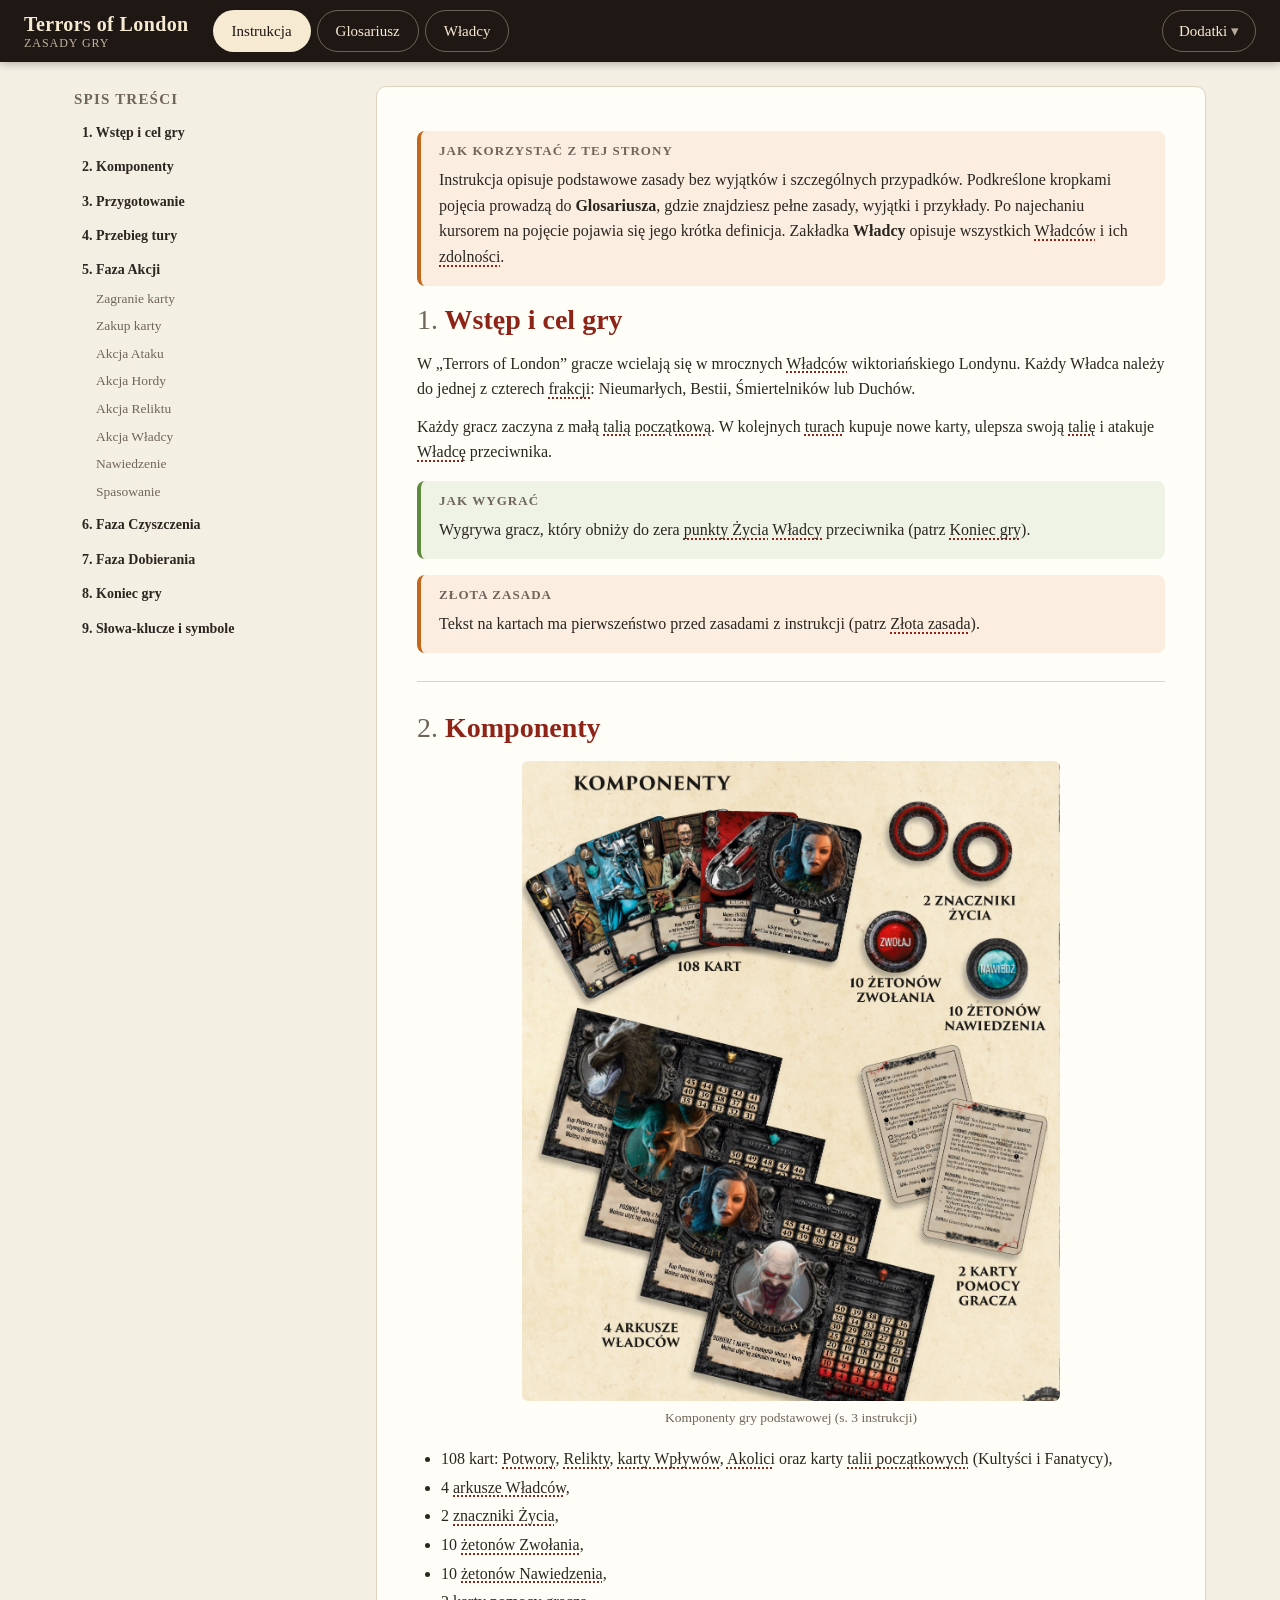
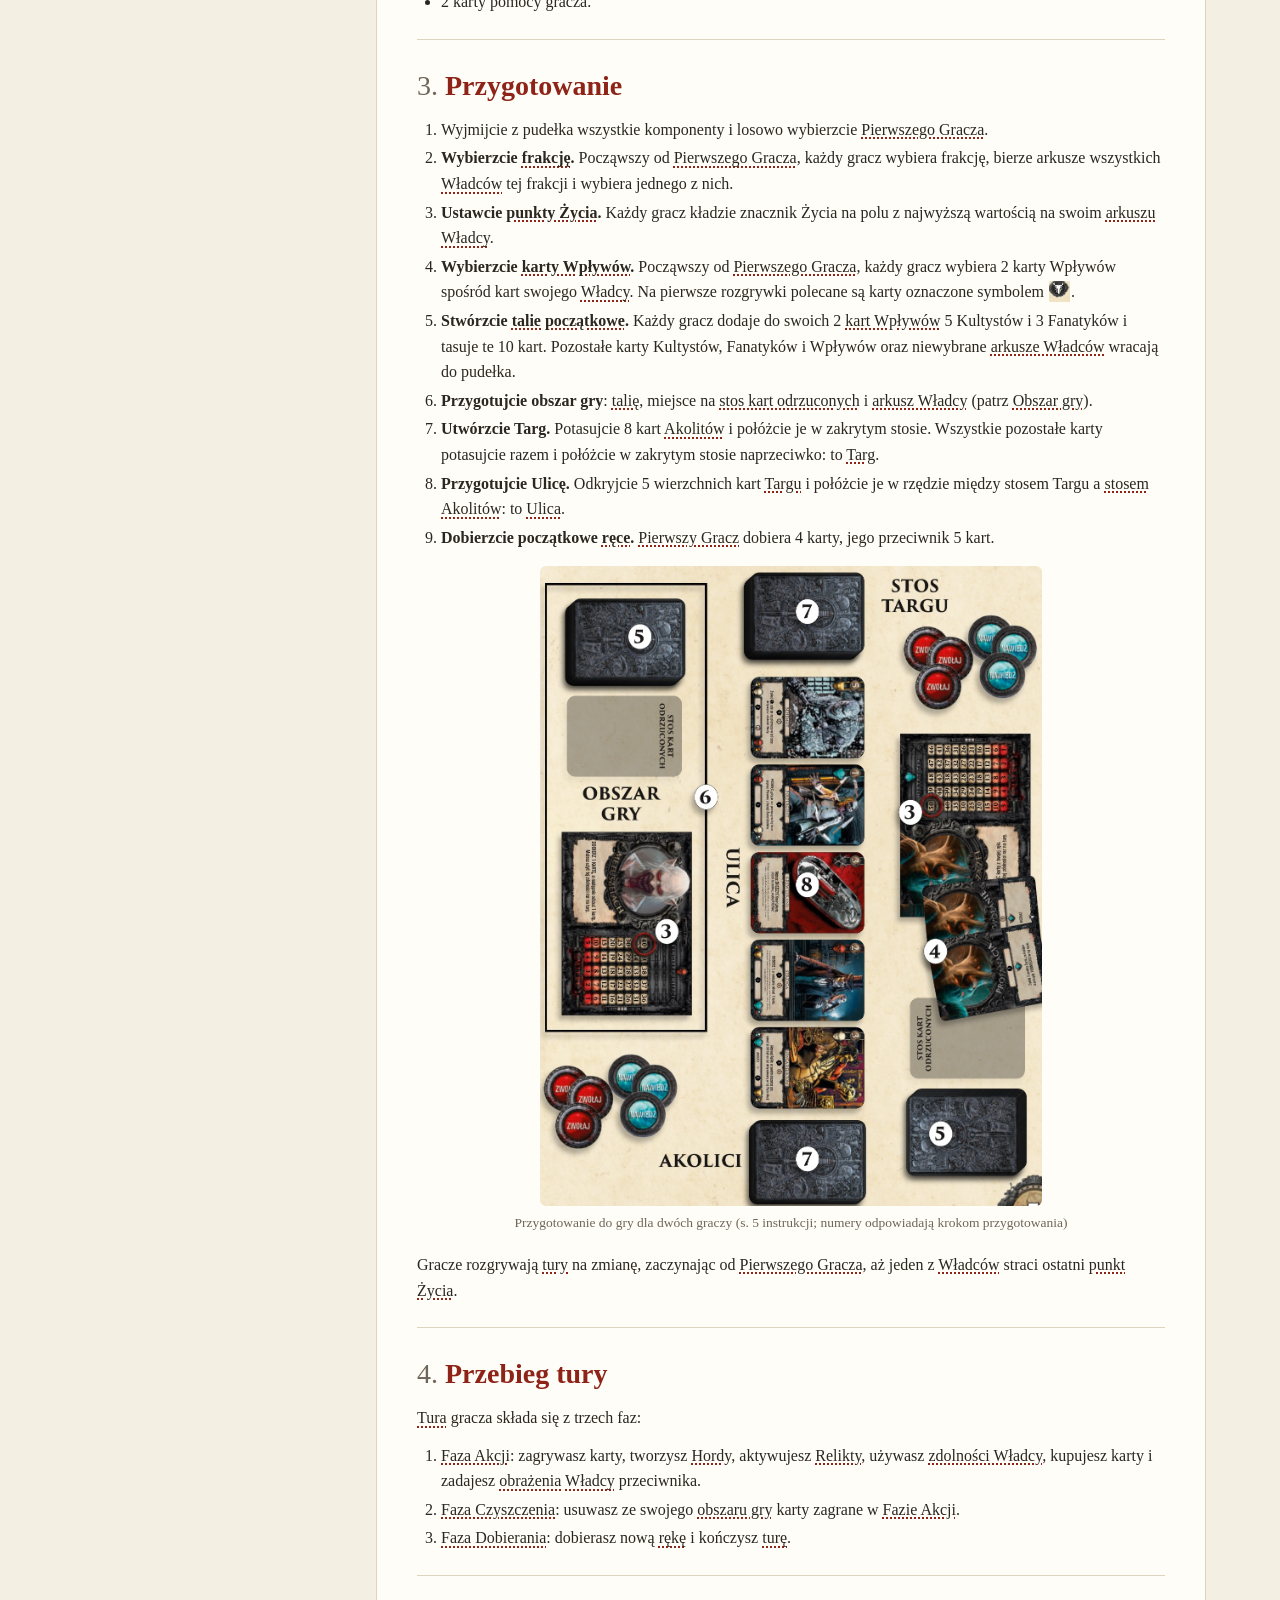
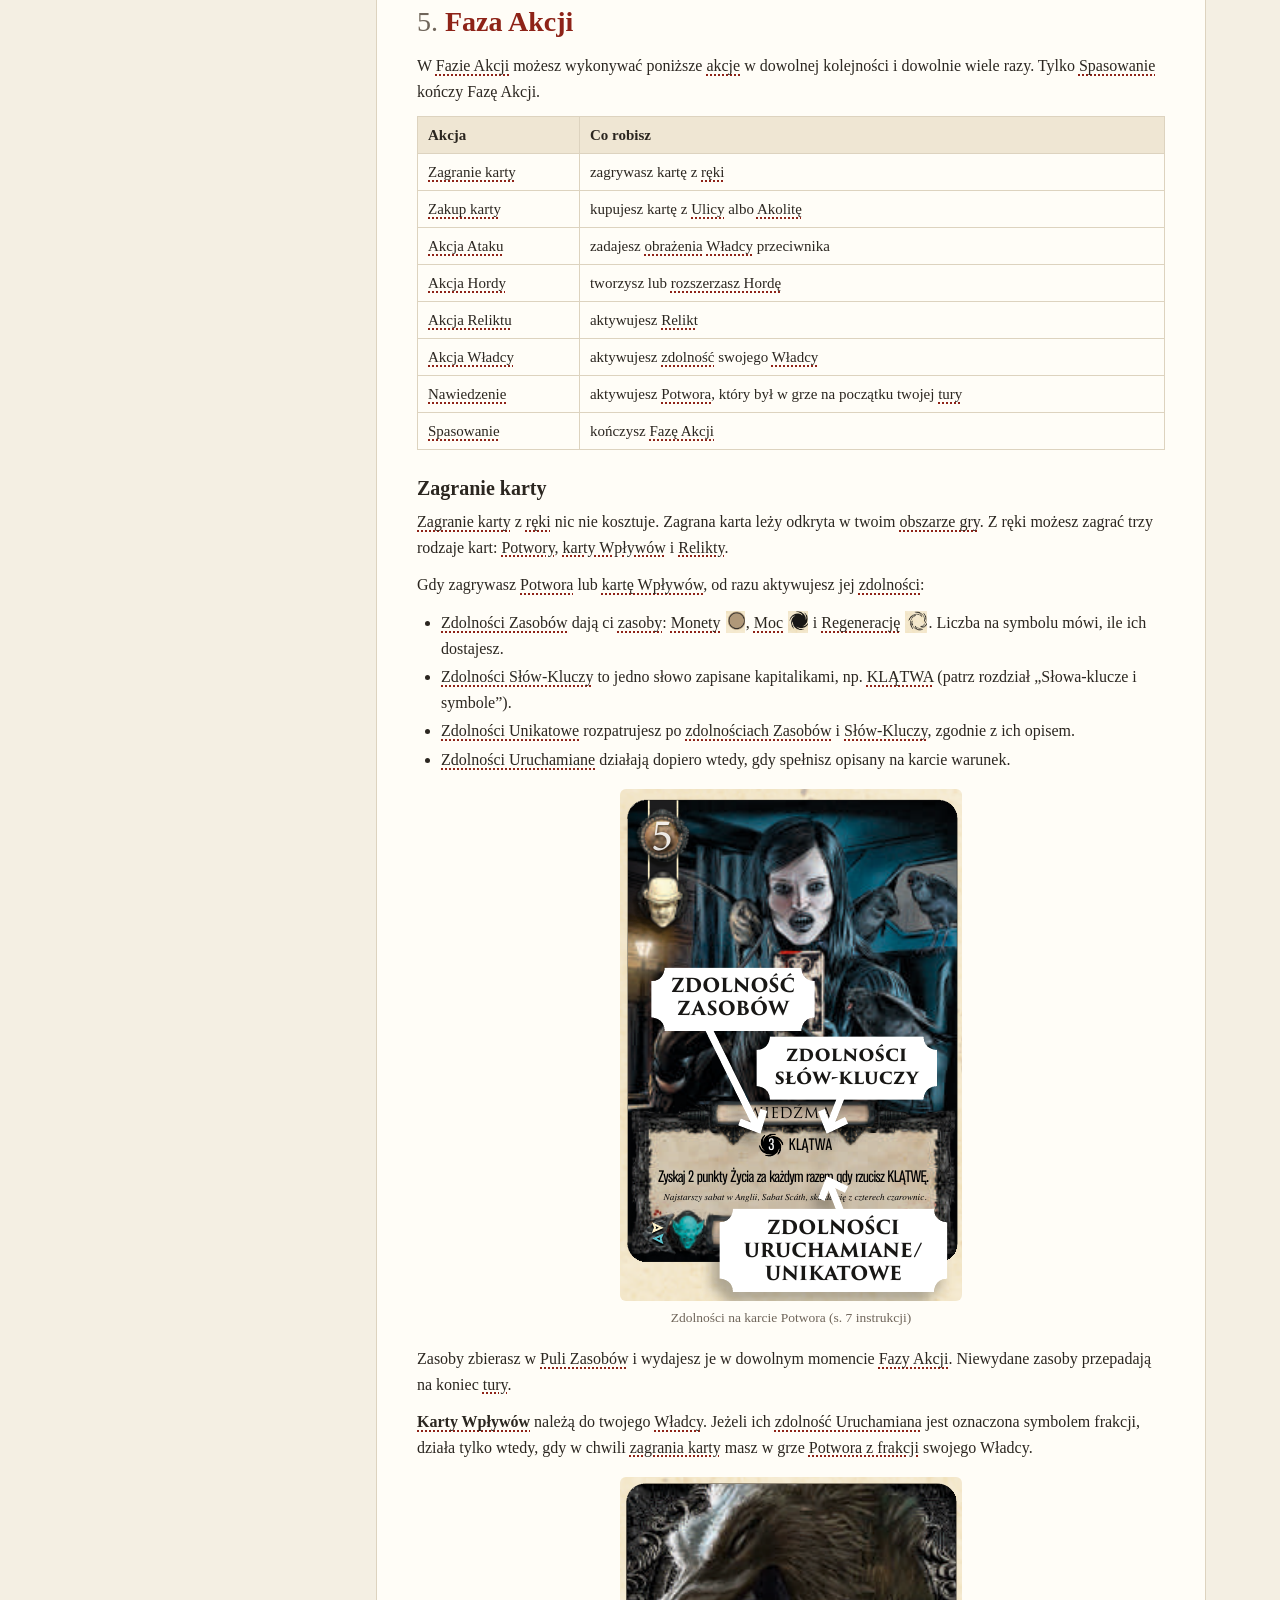
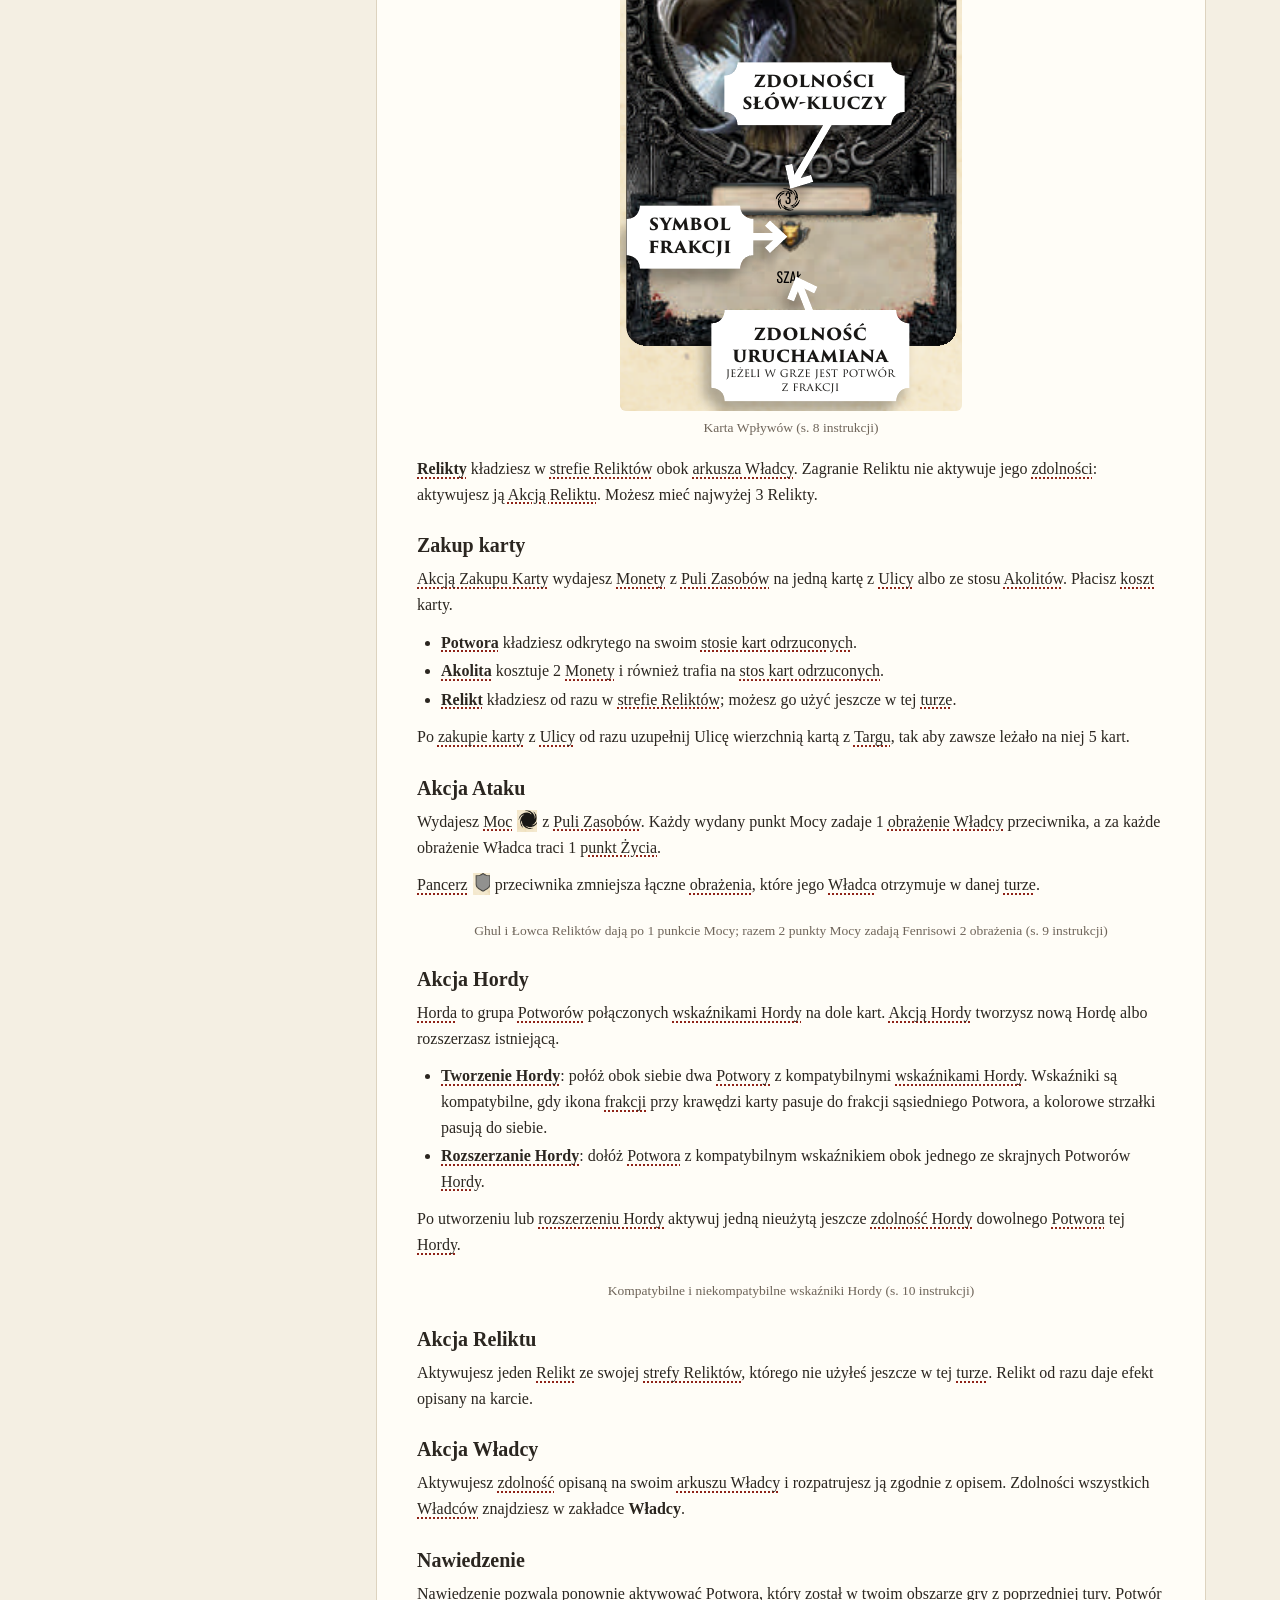
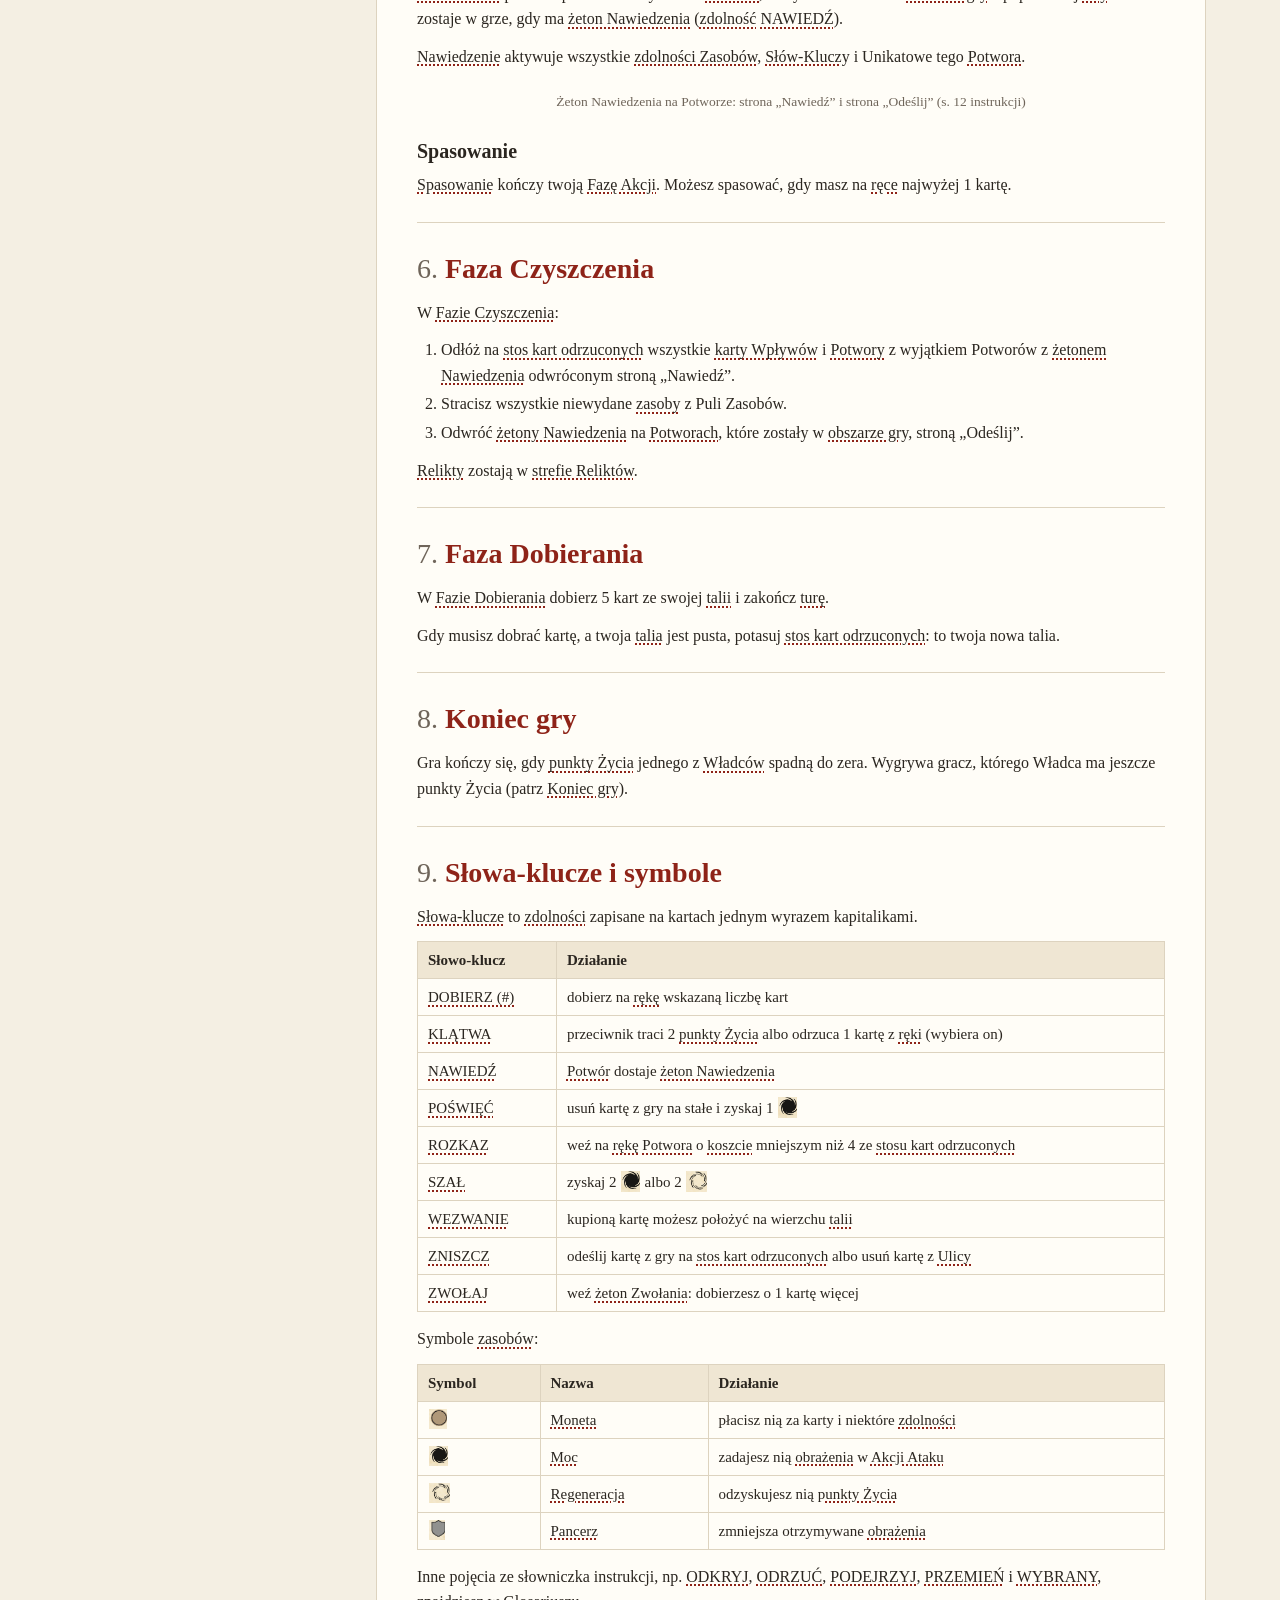
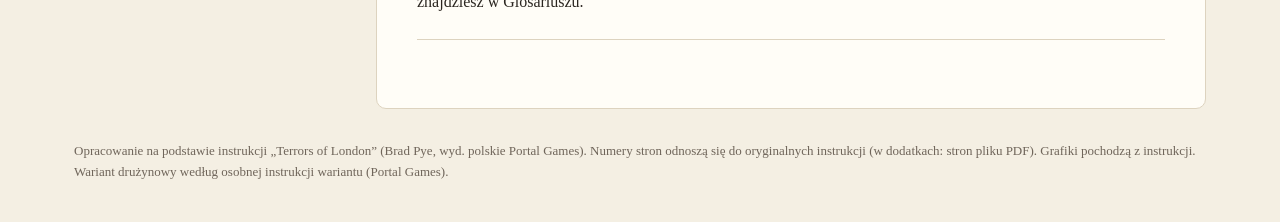
==== commit 1852ce67: "Link glossary terms and Lords across all tabs - Link the first mention of each glossary term and Lor" ====
--- a/terrors-of-london/index.html
+++ b/terrors-of-london/index.html
@@ -26,7 +26,7 @@
 </header>
 <div class="panel" id="rules">
   <nav class="side" aria-label="Spis treści"><h2>Spis treści</h2><ol class="toc"><li class="toc-1"><a href="#i-wstep-i-cel-gry">1. Wstęp i cel gry</a></li><li class="toc-1"><a href="#i-komponenty">2. Komponenty</a></li><li class="toc-1"><a href="#i-przygotowanie">3. Przygotowanie</a></li><li class="toc-1"><a href="#i-przebieg-tury">4. Przebieg tury</a></li><li class="toc-1"><a href="#i-faza-akcji">5. Faza Akcji</a></li><li class="toc-2"><a href="#i-zagranie-karty">Zagranie karty</a></li><li class="toc-2"><a href="#i-zakup-karty">Zakup karty</a></li><li class="toc-2"><a href="#i-akcja-ataku">Akcja Ataku</a></li><li class="toc-2"><a href="#i-akcja-hordy">Akcja Hordy</a></li><li class="toc-2"><a href="#i-akcja-reliktu">Akcja Reliktu</a></li><li class="toc-2"><a href="#i-akcja-wladcy">Akcja Władcy</a></li><li class="toc-2"><a href="#i-nawiedzenie">Nawiedzenie</a></li><li class="toc-2"><a href="#i-spasowanie">Spasowanie</a></li><li class="toc-1"><a href="#i-faza-czyszczenia">6. Faza Czyszczenia</a></li><li class="toc-1"><a href="#i-faza-dobierania">7. Faza Dobierania</a></li><li class="toc-1"><a href="#i-koniec-gry">8. Koniec gry</a></li><li class="toc-1"><a href="#i-slowa-klucze-i-symbole">9. Słowa-klucze i symbole</a></li><li class="toc-1" data-req="tomb"><a href="#i-gadzi-grobowiec">Gadzi Grobowiec</a></li><li class="toc-2" data-req="tomb"><a href="#i-zetony-terroru">Żetony Terroru</a></li><li class="toc-2" data-req="tomb"><a href="#i-zdolnosci-wladcow">Zdolności Władców</a></li><li class="toc-2" data-req="tomb"><a href="#i-wariant-przystani">Wariant Przystani</a></li><li class="toc-1" data-req="gate"><a href="#i-sludzy-czarnej-bramy">Słudzy Czarnej Bramy</a></li><li class="toc-2" data-req="gate"><a href="#i-slugusy">Sługusy</a></li><li class="toc-1" data-req="tomb"><a href="#i-wariant-druzynowy-2-na-2">Wariant drużynowy 2 na 2</a></li><li class="toc-2" data-req="tomb"><a href="#i-przygotowanie-wariantu">Przygotowanie wariantu</a></li><li class="toc-2" data-req="tomb"><a href="#i-tura-druzyny">Tura drużyny</a></li></ol></nav>
-  <main class="content rules"><aside class="box box-note"><h5>Jak korzystać z tej strony</h5><p>Instrukcja opisuje podstawowe zasady bez wyjątków i szczególnych przypadków. Podkreślone kropkami pojęcia prowadzą do <strong>Glosariusza</strong>, gdzie znajdziesz pełne zasady, wyjątki i przykłady. Po najechaniu kursorem na pojęcie pojawia się jego krótka definicja. Zakładka <strong>Władcy</strong> opisuje wszystkich Władców i ich zdolności.</p></aside><section class="chapter"><h2 id="i-wstep-i-cel-gry"><span class="num">1.</span> Wstęp i cel gry </h2><p>W „Terrors of London” gracze wcielają się w mrocznych <a class="term" href="#g-wladca">Władców</a> wiktoriańskiego Londynu. Każdy Władca należy do jednej z czterech <a class="term" href="#g-frakcja">frakcji</a>: Nieumarłych, Bestii, Śmiertelników lub Duchów.</p><p>Każdy gracz zaczyna z małą <a class="term" href="#g-talia-poczatkowa">talią początkową</a>. W kolejnych turach kupuje nowe karty, ulepsza swoją talię i atakuje Władcę przeciwnika.</p><aside class="box box-summary"><h5>Jak wygrać</h5><p>Wygrywa gracz, który obniży do zera <a class="term" href="#g-punkty-zycia">punkty Życia</a> Władcy przeciwnika (patrz <a class="term" href="#g-koniec-gry">Koniec gry</a>).</p></aside><aside class="box box-note"><h5>Złota zasada</h5><p>Tekst na kartach ma pierwszeństwo przed zasadami z instrukcji (patrz <a class="term" href="#g-zlota-zasada">Złota zasada</a>).</p></aside></section><section class="chapter"><h2 id="i-komponenty"><span class="num">2.</span> Komponenty </h2><figure class="fig"><div class="fig-imgs"><a href="img/komponenty.jpg?v=1794240328" target="_blank" rel="noopener"><img src="img/komponenty.jpg?v=1794240328" alt="Komponenty gry podstawowej (s. 3 instrukcji)" loading="lazy"></a></div><figcaption>Komponenty gry podstawowej (s. 3 instrukcji)</figcaption></figure><ul><li>108 kart: <a class="term" href="#g-potwor">Potwory</a>, <a class="term" href="#g-relikt">Relikty</a>, <a class="term" href="#g-karta-wplywow">karty Wpływów</a>, <a class="term" href="#g-akolita">Akolici</a> oraz karty talii początkowych (Kultyści i Fanatycy),</li><li>4 <a class="term" href="#g-arkusz-wladcy">arkusze Władców</a>,</li><li>2 znaczniki Życia,</li><li>10 <a class="term" href="#g-zeton-zwolania">żetonów Zwołania</a>,</li><li>10 <a class="term" href="#g-zeton-nawiedzenia">żetonów Nawiedzenia</a>,</li><li>2 karty pomocy gracza.</li></ul><aside class="box box-expansion" data-req="tomb"><h5>Komponenty dodatku <span class="exp-badge exp-tomb" title="Dodatek: Gadzi Grobowiec">Gadzi Grobowiec</span></h5><ul><li>4 arkusze Władców: Sobek, Prometeusz, Kain i Elżbieta,</li><li>51 kart: nowe Potwory i Relikty, karty Wpływów Władców z dodatku i 4 dodatkowych <a class="term" href="#g-akolita">Akolitów</a>,</li><li>24 żetony Terroru,</li><li>2 znaczniki Życia,</li><li>5 kafli Przystani (4 Przystanie i Opactwo Westminster),</li><li>1 <a class="term" href="#g-zeton-kosztu-akolitow">żeton kosztu Akolitów</a>.</li></ul></aside><aside class="box box-expansion" data-req="gate"><h5>Komponenty dodatku <span class="exp-badge exp-gate" title="Dodatek: Słudzy Czarnej Bramy">Słudzy Czarnej Bramy</span></h5><ul><li>4 arkusze Władców: Arbella, Steno, Charon i Samedi,</li><li>52 karty: 28 Potworów, 8 Reliktów, 8 <a class="term" href="#g-karta-wplywow">kart Wpływów</a> i 8 <a class="term" href="#g-slugus">Sługusów</a>.</li></ul></aside></section><section class="chapter"><h2 id="i-przygotowanie"><span class="num">3.</span> Przygotowanie </h2><ol><li>Wyjmijcie z pudełka wszystkie komponenty i losowo wybierzcie <a class="term" href="#g-pierwszy-gracz">Pierwszego Gracza</a>.</li><li><strong>Wybierzcie frakcję.</strong> Począwszy od Pierwszego Gracza, każdy gracz wybiera frakcję, bierze arkusze wszystkich Władców tej frakcji i wybiera jednego z nich.</li><li><strong>Ustawcie punkty Życia.</strong> Każdy gracz kładzie znacznik Życia na polu z najwyższą wartością na swoim arkuszu Władcy.</li><li><strong>Wybierzcie karty Wpływów.</strong> Począwszy od Pierwszego Gracza, każdy gracz wybiera 2 karty Wpływów spośród kart swojego Władcy. Na pierwsze rozgrywki polecane są karty oznaczone symbolem <img class="icon" src="img/symbol-polecane.png?v=1794240361" alt="symbol kart polecanych na pierwsze rozgrywki" title="symbol kart polecanych na pierwsze rozgrywki">.</li><li><strong>Stwórzcie talie początkowe.</strong> Każdy gracz dodaje do swoich 2 kart Wpływów 5 Kultystów i 3 Fanatyków i tasuje te 10 kart. Pozostałe karty Kultystów, Fanatyków i Wpływów oraz niewybrane arkusze Władców wracają do pudełka.</li><li><strong>Przygotujcie obszar gry</strong>: talię, miejsce na <a class="term" href="#g-stos-kart-odrzuconych">stos kart odrzuconych</a> i arkusz Władcy (patrz <a class="term" href="#g-obszar-gry">Obszar gry</a>).</li><li><strong>Utwórzcie Targ.</strong> Potasujcie 8 kart Akolitów i połóżcie je w zakrytym stosie. Wszystkie pozostałe karty potasujcie razem i połóżcie w zakrytym stosie naprzeciwko: to <a class="term" href="#g-targ">Targ</a>.</li><li><strong>Przygotujcie Ulicę.</strong> Odkryjcie 5 wierzchnich kart Targu i połóżcie je w rzędzie między stosem Targu a stosem Akolitów: to <a class="term" href="#g-ulica">Ulica</a>.</li><li><strong>Dobierzcie początkowe ręce.</strong> Pierwszy Gracz dobiera 4 karty, jego przeciwnik 5 kart.</li></ol><aside class="box box-expansion" data-req="tomb"><h5>Przygotowanie z dodatkiem <span class="exp-badge exp-tomb" title="Dodatek: Gadzi Grobowiec">Gadzi Grobowiec</span></h5><ul><li>Nowe karty Potworów i Reliktów wtasujcie do <a class="term" href="#g-targ">Targu</a> (krok 7).</li><li>4 Akolitów z dodatku dodajcie do stosu Akolitów: stos liczy 12 kart (krok 7). Obok stosu połóżcie <a class="term" href="#g-zeton-kosztu-akolitow">żeton kosztu Akolitów</a>.</li><li>Władcy z dodatku mają po 3 karty Wpływów; gracz wybiera 2 z nich, jak w grze podstawowej (krok 4). Na początku gry nie mają żetonów Terroru.</li></ul></aside><aside class="box box-expansion" data-req="gate"><h5>Przygotowanie z dodatkiem <span class="exp-badge exp-gate" title="Dodatek: Słudzy Czarnej Bramy">Słudzy Czarnej Bramy</span></h5><ul><li>Nowe karty Potworów i Reliktów wtasujcie do <a class="term" href="#g-targ">Targu</a> (krok 7).</li><li>Dodatek zawiera po 1 nowej <a class="term" href="#g-karta-wplywow">karcie Wpływów</a> dla każdego Władcy z gry podstawowej: Władca ma więc 4 karty Wpływów, z których gracz wybiera 2 (krok 4).</li><li>Władcy z dodatku nie mają kart Wpływów. Zamiast nich każdy ma 2 <a class="term" href="#g-slugus">Sługusy</a>: talia początkowa to 2 Sługusy, 5 Kultystów i 3 Fanatyków (krok 5).</li></ul></aside><aside class="box box-expansion" data-req="gate tomb"><h5>Z oboma dodatkami <span class="exp-badge exp-gate" title="Dodatek: Słudzy Czarnej Bramy">Słudzy Czarnej Bramy</span><span class="exp-badge exp-tomb" title="Dodatek: Gadzi Grobowiec">Gadzi Grobowiec</span></h5><p>Dodatek Słudzy Czarnej Bramy zawiera też po 1 karcie Wpływów dla każdego Władcy z dodatku Gadzi Grobowiec: oni również wybierają 2 z 4 kart Wpływów.</p></aside><figure class="fig"><div class="fig-imgs"><a href="img/obszar-gry.jpg?v=1794240333" target="_blank" rel="noopener"><img src="img/obszar-gry.jpg?v=1794240333" alt="Przygotowanie do gry dla dwóch graczy (s. 5 instrukcji; numery odpowiadają krokom przygotowania)" loading="lazy"></a></div><figcaption>Przygotowanie do gry dla dwóch graczy (s. 5 instrukcji; numery odpowiadają krokom przygotowania)</figcaption></figure><p>Gracze rozgrywają tury na zmianę, zaczynając od Pierwszego Gracza, aż jeden z Władców straci ostatni punkt Życia.</p></section><section class="chapter"><h2 id="i-przebieg-tury"><span class="num">4.</span> Przebieg tury </h2><p><a class="term" href="#g-tura">Tura</a> gracza składa się z trzech faz:</p><ol><li><a class="term" href="#g-faza-akcji">Faza Akcji</a>: zagrywasz karty, tworzysz Hordy, aktywujesz Relikty, używasz zdolności Władcy, kupujesz karty i zadajesz obrażenia Władcy przeciwnika.</li><li><a class="term" href="#g-faza-czyszczenia">Faza Czyszczenia</a>: usuwasz ze swojego obszaru gry karty zagrane w Fazie Akcji.</li><li><a class="term" href="#g-faza-dobierania">Faza Dobierania</a>: dobierasz nową rękę i kończysz turę.</li></ol></section><section class="chapter"><h2 id="i-faza-akcji"><span class="num">5.</span> Faza Akcji </h2><p>W Fazie Akcji możesz wykonywać poniższe <a class="term" href="#g-akcja">akcje</a> w dowolnej kolejności i dowolnie wiele razy. Tylko Spasowanie kończy Fazę Akcji.</p><div class="table-wrap"><table><thead><tr><th>Akcja</th><th>Co robisz</th></tr></thead><tbody><tr><td><a class="term" href="#g-zagranie-karty">Zagranie karty</a></td><td>zagrywasz kartę z ręki</td></tr><tr><td><a class="term" href="#g-zakup-karty">Zakup karty</a></td><td>kupujesz kartę z Ulicy albo Akolitę</td></tr><tr><td><a class="term" href="#g-akcja-ataku">Akcja Ataku</a></td><td>zadajesz obrażenia Władcy przeciwnika</td></tr><tr><td><a class="term" href="#g-akcja-hordy">Akcja Hordy</a></td><td>tworzysz lub rozszerzasz Hordę</td></tr><tr><td><a class="term" href="#g-akcja-reliktu">Akcja Reliktu</a></td><td>aktywujesz Relikt</td></tr><tr><td><a class="term" href="#g-akcja-wladcy">Akcja Władcy</a></td><td>aktywujesz zdolność swojego Władcy</td></tr><tr><td><a class="term" href="#g-nawiedzenie">Nawiedzenie</a></td><td>aktywujesz Potwora, który był w grze na początku twojej tury</td></tr><tr><td><a class="term" href="#g-spasowanie">Spasowanie</a></td><td>kończysz Fazę Akcji</td></tr></tbody></table></div><div class="sub"><h3 id="i-zagranie-karty">Zagranie karty </h3><p>Zagranie karty z ręki nic nie kosztuje. Zagrana karta leży odkryta w twoim <a class="term" href="#g-obszar-gry">obszarze gry</a>. Z ręki możesz zagrać trzy rodzaje kart: <a class="term" href="#g-potwor">Potwory</a>, <a class="term" href="#g-karta-wplywow">karty Wpływów</a> i <a class="term" href="#g-relikt">Relikty</a>.</p><p>Gdy zagrywasz Potwora lub kartę Wpływów, od razu aktywujesz jej <a class="term" href="#g-zdolnosc">zdolności</a>:</p><ul><li><a class="term" href="#g-zdolnosc-zasobow">Zdolności Zasobów</a> dają ci zasoby: Monety <img class="icon" src="img/moneta.png?v=1794240360" alt="Moneta" title="Moneta">, Moc <img class="icon" src="img/moc.png?v=1794240359" alt="Moc" title="Moc"> i Regenerację <img class="icon" src="img/regeneracja.png?v=1794240360" alt="Regeneracja" title="Regeneracja">. Liczba na symbolu mówi, ile ich dostajesz.</li><li><a class="term" href="#g-zdolnosc-slow-kluczy">Zdolności Słów-Kluczy</a> to jedno słowo zapisane kapitalikami, np. KLĄTWA (patrz rozdział „Słowa-klucze i symbole”).</li><li><a class="term" href="#g-zdolnosc-unikatowa">Zdolności Unikatowe</a> rozpatrujesz po zdolnościach Zasobów i Słów-Kluczy, zgodnie z ich opisem.</li><li><a class="term" href="#g-zdolnosc-uruchamiana">Zdolności Uruchamiane</a> działają dopiero wtedy, gdy spełnisz opisany na karcie warunek.</li></ul><figure class="fig"><div class="fig-imgs"><a href="img/zdolnosci-karty.png?v=1794240333" target="_blank" rel="noopener"><img src="img/zdolnosci-karty.png?v=1794240333" alt="Zdolności na karcie Potwora (s. 7 instrukcji)" loading="lazy"></a></div><figcaption>Zdolności na karcie Potwora (s. 7 instrukcji)</figcaption></figure><p>Zasoby zbierasz w <a class="term" href="#g-pula-zasobow">Puli Zasobów</a> i wydajesz je w dowolnym momencie Fazy Akcji. Niewydane zasoby przepadają na koniec tury.</p><p><strong>Karty Wpływów</strong> należą do twojego Władcy. Ich zdolność Uruchamiana działa tylko wtedy, gdy w chwili zagrania karty masz w grze Potwora z frakcji swojego Władcy.</p><figure class="fig"><div class="fig-imgs"><a href="img/karta-wplywow.png?v=1794240333" target="_blank" rel="noopener"><img src="img/karta-wplywow.png?v=1794240333" alt="Karta Wpływów (s. 8 instrukcji)" loading="lazy"></a></div><figcaption>Karta Wpływów (s. 8 instrukcji)</figcaption></figure><p><strong>Relikty</strong> kładziesz w <a class="term" href="#g-strefa-reliktow">strefie Reliktów</a> obok arkusza Władcy. Zagranie Reliktu nie aktywuje jego zdolności: aktywujesz ją <a class="term" href="#g-akcja-reliktu">Akcją Reliktu</a>. Możesz mieć najwyżej 3 Relikty.</p></div><div class="sub"><h3 id="i-zakup-karty">Zakup karty </h3><p>Akcją Zakupu Karty wydajesz <a class="term" href="#g-moneta">Monety</a> z Puli Zasobów na jedną kartę z <a class="term" href="#g-ulica">Ulicy</a> albo ze stosu <a class="term" href="#g-akolita">Akolitów</a>. Płacisz <a class="term" href="#g-koszt">koszt</a> karty.</p><ul><li><strong>Potwora</strong> kładziesz odkrytego na swoim stosie kart odrzuconych.</li><li><strong>Akolita</strong> kosztuje 2 Monety i również trafia na stos kart odrzuconych.</li><li><strong>Relikt</strong> kładziesz od razu w strefie Reliktów; możesz go użyć jeszcze w tej turze.</li></ul><p>Po zakupie karty z Ulicy od razu uzupełnij Ulicę wierzchnią kartą z <a class="term" href="#g-targ">Targu</a>, tak aby zawsze leżało na niej 5 kart.</p></div><div class="sub"><h3 id="i-akcja-ataku">Akcja Ataku </h3><p>Wydajesz <a class="term" href="#g-moc">Moc</a> <img class="icon" src="img/moc.png?v=1794240359" alt="Moc" title="Moc"> z Puli Zasobów. Każdy wydany punkt Mocy zadaje 1 <a class="term" href="#g-obrazenia">obrażenie</a> Władcy przeciwnika, a za każde obrażenie Władca traci 1 punkt Życia.</p><p><a class="term" href="#g-pancerz">Pancerz</a> <img class="icon" src="img/pancerz.png?v=1794240360" alt="Pancerz" title="Pancerz"> przeciwnika zmniejsza łączne obrażenia, które jego Władca otrzymuje w danej turze.</p><figure class="fig"><div class="fig-imgs"><a href="img/przyklad-ataku.jpg?v=1794240994" target="_blank" rel="noopener"><img src="img/przyklad-ataku.jpg?v=1794240994" alt="Ghul i Łowca Reliktów dają po 1 punkcie Mocy; razem 2 punkty Mocy zadają Fenrisowi 2 obrażenia (s. 9 instrukcji)" loading="lazy"></a></div><figcaption>Ghul i Łowca Reliktów dają po 1 punkcie Mocy; razem 2 punkty Mocy zadają Fenrisowi 2 obrażenia (s. 9 instrukcji)</figcaption></figure></div><div class="sub"><h3 id="i-akcja-hordy">Akcja Hordy </h3><p><a class="term" href="#g-horda">Horda</a> to grupa Potworów połączonych <a class="term" href="#g-wskaznik-hordy">wskaźnikami Hordy</a> na dole kart. Akcją Hordy tworzysz nową Hordę albo rozszerzasz istniejącą.</p><ul><li><strong>Tworzenie Hordy</strong>: połóż obok siebie dwa Potwory z kompatybilnymi wskaźnikami Hordy. Wskaźniki są kompatybilne, gdy ikona frakcji przy krawędzi karty pasuje do frakcji sąsiedniego Potwora, a kolorowe strzałki pasują do siebie.</li><li><strong>Rozszerzanie Hordy</strong>: dołóż Potwora z kompatybilnym wskaźnikiem obok jednego ze skrajnych Potworów Hordy.</li></ul><p>Po utworzeniu lub rozszerzeniu Hordy aktywuj jedną nieużytą jeszcze <a class="term" href="#g-zdolnosc-hordy">zdolność Hordy</a> dowolnego Potwora tej Hordy.</p><figure class="fig"><div class="fig-imgs"><a href="img/horda-kompatybilnosc.jpg?v=1794240335" target="_blank" rel="noopener"><img src="img/horda-kompatybilnosc.jpg?v=1794240335" alt="Kompatybilne i niekompatybilne wskaźniki Hordy (s. 10 instrukcji)" loading="lazy"></a></div><figcaption>Kompatybilne i niekompatybilne wskaźniki Hordy (s. 10 instrukcji)</figcaption></figure></div><div class="sub"><h3 id="i-akcja-reliktu">Akcja Reliktu </h3><p>Aktywujesz jeden <a class="term" href="#g-relikt">Relikt</a> ze swojej strefy Reliktów, którego nie użyłeś jeszcze w tej turze. Relikt od razu daje efekt opisany na karcie.</p></div><div class="sub"><h3 id="i-akcja-wladcy">Akcja Władcy </h3><p>Aktywujesz zdolność opisaną na swoim <a class="term" href="#g-arkusz-wladcy">arkuszu Władcy</a> i rozpatrujesz ją zgodnie z opisem. Zdolności wszystkich Władców znajdziesz w zakładce <strong>Władcy</strong>.</p></div><div class="sub"><h3 id="i-nawiedzenie">Nawiedzenie </h3><p><a class="term" href="#g-nawiedzenie">Nawiedzenie</a> pozwala ponownie aktywować Potwora, który został w twoim obszarze gry z poprzedniej tury. Potwór zostaje w grze, gdy ma <a class="term" href="#g-zeton-nawiedzenia">żeton Nawiedzenia</a> (zdolność <a class="term" href="#g-nawiedz">NAWIEDŹ</a>).</p><p>Nawiedzenie aktywuje wszystkie zdolności Zasobów, Słów-Kluczy i Unikatowe tego Potwora.</p><figure class="fig"><div class="fig-imgs"><a href="img/nawiedzenie.jpg?v=1794240338" target="_blank" rel="noopener"><img src="img/nawiedzenie.jpg?v=1794240338" alt="Żeton Nawiedzenia na Potworze: strona „Nawiedź” i strona „Odeślij” (s. 12 instrukcji)" loading="lazy"></a></div><figcaption>Żeton Nawiedzenia na Potworze: strona „Nawiedź” i strona „Odeślij” (s. 12 instrukcji)</figcaption></figure></div><div class="sub"><h3 id="i-spasowanie">Spasowanie </h3><p><a class="term" href="#g-spasowanie">Spasowanie</a> kończy twoją Fazę Akcji. Możesz spasować, gdy masz na ręce najwyżej 1 kartę.</p></div></section><section class="chapter"><h2 id="i-faza-czyszczenia"><span class="num">6.</span> Faza Czyszczenia </h2><p>W <a class="term" href="#g-faza-czyszczenia">Fazie Czyszczenia</a>:</p><ol><li>Odłóż na stos kart odrzuconych wszystkie karty Wpływów i Potwory z wyjątkiem Potworów z żetonem Nawiedzenia odwróconym stroną „Nawiedź”.</li><li>Stracisz wszystkie niewydane zasoby z Puli Zasobów.</li><li>Odwróć żetony Nawiedzenia na Potworach, które zostały w obszarze gry, stroną „Odeślij”.</li></ol><p>Relikty zostają w strefie Reliktów.</p></section><section class="chapter"><h2 id="i-faza-dobierania"><span class="num">7.</span> Faza Dobierania </h2><p>W <a class="term" href="#g-faza-dobierania">Fazie Dobierania</a> dobierz 5 kart ze swojej <a class="term" href="#g-talia">talii</a> i zakończ turę.</p><p>Gdy musisz dobrać kartę, a twoja talia jest pusta, potasuj stos kart odrzuconych: to twoja nowa talia.</p></section><section class="chapter"><h2 id="i-koniec-gry"><span class="num">8.</span> Koniec gry </h2><p>Gra kończy się, gdy punkty Życia jednego z Władców spadną do zera. Wygrywa gracz, którego Władca ma jeszcze punkty Życia (patrz <a class="term" href="#g-koniec-gry">Koniec gry</a>).</p></section><section class="chapter"><h2 id="i-slowa-klucze-i-symbole"><span class="num">9.</span> Słowa-klucze i symbole </h2><p><a class="term" href="#g-slowo-klucz">Słowa-klucze</a> to zdolności zapisane na kartach jednym wyrazem kapitalikami.</p><div class="table-wrap"><table><thead><tr><th>Słowo-klucz</th><th>Działanie</th></tr></thead><tbody><tr><td><a class="term" href="#g-dobierz">DOBIERZ (#)</a></td><td>dobierz na rękę wskazaną liczbę kart</td></tr><tr><td><a class="term" href="#g-klatwa">KLĄTWA</a></td><td>przeciwnik traci 2 punkty Życia albo odrzuca 1 kartę z ręki (wybiera on)</td></tr><tr><td><a class="term" href="#g-nawiedz">NAWIEDŹ</a></td><td>Potwór dostaje żeton Nawiedzenia</td></tr><tr><td><a class="term" href="#g-poswiec">POŚWIĘĆ</a></td><td>usuń kartę z gry na stałe i zyskaj 1 <img class="icon" src="img/moc.png?v=1794240359" alt="Moc" title="Moc"></td></tr><tr><td><a class="term" href="#g-rozkaz">ROZKAZ</a></td><td>weź na rękę Potwora o koszcie mniejszym niż 4 ze stosu kart odrzuconych</td></tr><tr><td><a class="term" href="#g-szal">SZAŁ</a></td><td>zyskaj 2 <img class="icon" src="img/moc.png?v=1794240359" alt="Moc" title="Moc"> albo 2 <img class="icon" src="img/regeneracja.png?v=1794240360" alt="Regeneracja" title="Regeneracja"></td></tr><tr><td><a class="term" href="#g-wezwanie">WEZWANIE</a></td><td>kupioną kartę możesz położyć na wierzchu talii</td></tr><tr><td><a class="term" href="#g-zniszcz">ZNISZCZ</a></td><td>odeślij kartę z gry na stos kart odrzuconych albo usuń kartę z Ulicy</td></tr><tr><td><a class="term" href="#g-zwolaj">ZWOŁAJ</a></td><td>weź żeton Zwołania: dobierzesz o 1 kartę więcej</td></tr></tbody></table></div><p>Symbole zasobów:</p><div class="table-wrap"><table><thead><tr><th>Symbol</th><th>Nazwa</th><th>Działanie</th></tr></thead><tbody><tr><td><img class="icon" src="img/moneta.png?v=1794240360" alt="Moneta" title="Moneta"></td><td><a class="term" href="#g-moneta">Moneta</a></td><td>płacisz nią za karty i niektóre zdolności</td></tr><tr><td><img class="icon" src="img/moc.png?v=1794240359" alt="Moc" title="Moc"></td><td><a class="term" href="#g-moc">Moc</a></td><td>zadajesz nią obrażenia w Akcji Ataku</td></tr><tr><td><img class="icon" src="img/regeneracja.png?v=1794240360" alt="Regeneracja" title="Regeneracja"></td><td><a class="term" href="#g-regeneracja">Regeneracja</a></td><td>odzyskujesz nią punkty Życia</td></tr><tr><td><img class="icon" src="img/pancerz.png?v=1794240360" alt="Pancerz" title="Pancerz"></td><td><a class="term" href="#g-pancerz">Pancerz</a></td><td>zmniejsza otrzymywane obrażenia</td></tr></tbody></table></div><p>Inne pojęcia ze słowniczka instrukcji, np. <a class="term" href="#g-odkryj">ODKRYJ</a>, <a class="term" href="#g-odrzuc">ODRZUĆ</a>, <a class="term" href="#g-podejrzyj">PODEJRZYJ</a>, <a class="term" href="#g-przemien">PRZEMIEŃ</a> i <a class="term" href="#g-wybrany">WYBRANY</a>, znajdziesz w Glosariuszu.</p></section><section class="chapter" data-req="tomb"><h2 id="i-gadzi-grobowiec">Gadzi Grobowiec </h2><p>Dodatek wprowadza nowe <a class="term" href="#g-potwor">Potwory</a> i <a class="term" href="#g-relikt">Relikty</a> oraz czterech nowych Władców: <a class="term lord-link" href="#w-sobek">Sobka</a>, <a class="term lord-link" href="#w-prometeusz">Prometeusza</a>, <a class="term lord-link" href="#w-kain">Kaina</a> i <a class="term lord-link" href="#w-elzbieta">Elżbietę</a>. Obowiązują wszystkie zasady gry podstawowej.</p><figure class="fig"><div class="fig-imgs"><a href="img/gg-wladcy.png?v=1794258304" target="_blank" rel="noopener"><img src="img/gg-wladcy.png?v=1794258304" alt="Władcy z dodatku Gadzi Grobowiec (s. 1 instrukcji dodatku)" loading="lazy"></a></div><figcaption>Władcy z dodatku Gadzi Grobowiec (s. 1 instrukcji dodatku)</figcaption></figure><div class="sub"><h3 id="i-zetony-terroru">Żetony Terroru </h3><p>Władcy z dodatku płacą za swoje zdolności <a class="term" href="#g-zeton-terroru">żetonami Terroru</a>. Na początku gry nie mają żadnych żetonów.</p><ul><li>Na początku swojej <a class="term" href="#g-faza-akcji">Fazy Akcji</a> Władca z dodatku automatycznie zyskuje 1 żeton Terroru.</li><li>Żetony Terroru dają też karty Wpływów tych Władców.</li><li>Żetony trzyma się na arkuszu Władcy.</li></ul><aside class="box box-summary"><h5>Limit żetonów</h5><p>Władca może mieć najwyżej 6 żetonów Terroru.</p></aside></div><div class="sub"><h3 id="i-zdolnosci-wladcow">Zdolności Władców </h3><p>Każdy Władca z dodatku ma kilka zdolności. Pierwsza (zysk żetonu Terroru) działa sama na początku Fazy Akcji. Pozostałe aktywuje się <a class="term" href="#g-akcja-wladcy">Akcją Władcy</a> według wzorca:</p><p><strong>Zapłać # żetonów Terroru: Zyskaj efekt.</strong></p><p>Wykonaj Akcję Władcy, wskaż zdolność, zapłać żetony Terroru i rozpatrz efekt. Arkusz Władcy mówi, ile razy w turze możesz użyć danej zdolności. Każde kolejne użycie to osobna Akcja Władcy i osobna zapłata.</p><figure class="fig"><div class="fig-imgs"><a href="img/gg-arkusz-sobka.jpg?v=1794258305" target="_blank" rel="noopener"><img src="img/gg-arkusz-sobka.jpg?v=1794258305" alt="Arkusz Sobka: żetony Terroru leżą na arkuszu (s. 1 instrukcji dodatku)" loading="lazy"></a></div><figcaption>Arkusz Sobka: żetony Terroru leżą na arkuszu (s. 1 instrukcji dodatku)</figcaption></figure></div><div class="sub"><h3 id="i-wariant-przystani">Wariant Przystani </h3><p><a class="term" href="#g-wariant-przystani">Wariant Przystani</a> to opcjonalny wariant z kaflami lokacji pod kartami <a class="term" href="#g-ulica">Ulicy</a>.</p><ul><li><strong>Przygotowanie</strong>: po utworzeniu Ulicy potasujcie 4 kafle <a class="term" href="#g-przystan">Przystani</a> i losowo połóżcie je pod pierwszymi czterema kartami Ulicy, zaczynając od strony Targu. Pod piątą kartą połóżcie kafel <a class="term" href="#g-opactwo-westminster">Opactwa Westminster</a>.</li><li><strong>Przystanie</strong>: każda należy do jednej frakcji. Gdy kupujesz Potwora tej frakcji z miejsca nad Przystanią, od razu rozpatrujesz zdolność nadrukowaną na kaflu.</li><li><strong>Opactwo Westminster</strong>: w dowolnym momencie swojej Fazy Akcji możesz wydać 1 <img class="icon" src="img/moneta.png?v=1794240360" alt="Moneta" title="Moneta">, aby ZNISZCZYĆ kartę nad Opactwem. Pozostałe karty Ulicy przesuwają się wtedy o jedno pole w stronę Opactwa, a puste miejsce uzupełnia się kartą z Targu.</li></ul><figure class="fig"><div class="fig-imgs"><a href="img/gg-ulica-przystanie.jpg?v=1794258306" target="_blank" rel="noopener"><img src="img/gg-ulica-przystanie.jpg?v=1794258306" alt="Ulica z kaflami Przystani (s. 2 instrukcji dodatku)" loading="lazy"></a></div><figcaption>Ulica z kaflami Przystani (s. 2 instrukcji dodatku)</figcaption></figure><aside class="box box-example"><h5>Przykład</h5><p>Pierwszą lokacją jest Park St. James, Przystań frakcji Bestii. Leży nad nią Nietoperzołak, karta Bestii. Gracz, który go kupi, od razu zyskuje bonus tej Przystani: 3 <img class="icon" src="img/regeneracja.png?v=1794240360" alt="Regeneracja" title="Regeneracja">.</p></aside></div></section><section class="chapter" data-req="gate"><h2 id="i-sludzy-czarnej-bramy">Słudzy Czarnej Bramy </h2><p>Dodatek wprowadza nowe <a class="term" href="#g-potwor">Potwory</a> i <a class="term" href="#g-relikt">Relikty</a> oraz czterech nowych Władców: <a class="term lord-link" href="#w-arbella">Arbellę</a>, <a class="term lord-link" href="#w-steno">Steno</a>, <a class="term lord-link" href="#w-charon">Charona</a> i <a class="term lord-link" href="#w-samedi">Samediego</a>. Obowiązują wszystkie zasady gry podstawowej.</p><div class="sub"><h3 id="i-slugusy">Sługusy </h3><p>Władcy z dodatku różnią się od Władców z gry podstawowej jednym szczegółem: zamiast <a class="term" href="#g-karta-wplywow">kart Wpływów</a> mają <a class="term" href="#g-slugus">Sługusy</a>. Sługusy to Potwory frakcji Władcy, które bezpośrednio wspierają jego zdolność.</p><ul><li>Każdy Władca z dodatku ma 2 Sługusy.</li><li>Podczas przygotowania gracz dodaje swoje 2 Sługusy do 5 Kultystów i 3 Fanatyków: talia początkowa liczy 10 kart.</li><li>Sługus działa jak każdy inny Potwór: zagrywa się go z ręki, aktywuje jego zdolności i można go łączyć w Hordy.</li></ul><figure class="fig"><div class="fig-imgs"><a href="img/csb-charon-slugusy.jpg?v=1794258538" target="_blank" rel="noopener"><img src="img/csb-charon-slugusy.jpg?v=1794258538" alt="Arkusz Charona i jego Sługusy (s. 2 instrukcji dodatku)" loading="lazy"></a></div><figcaption>Arkusz Charona i jego Sługusy (s. 2 instrukcji dodatku)</figcaption></figure></div></section><section class="chapter" data-req="tomb"><h2 id="i-wariant-druzynowy-2-na-2">Wariant drużynowy 2 na 2 <span class="exp-badge exp-tomb" title="Dodatek: Gadzi Grobowiec">Gadzi Grobowiec</span></h2><p>Dodatek Gadzi Grobowiec pozwala zagrać w <a class="term" href="#g-wariant-druzynowy">wariancie drużynowym</a> dla czterech graczy w dwóch drużynach. Zasady pochodzą z osobnej instrukcji wariantu (portalgames.pl). Wszystkie pozostałe zasady są takie jak w grze dwuosobowej.</p><div class="sub"><h3 id="i-przygotowanie-wariantu">Przygotowanie wariantu </h3><ol><li>Wyjmijcie z pudełka wszystkie komponenty.</li><li>Podzielcie się na dwie dwuosobowe drużyny.</li><li>Losowo wybierzcie Pierwszą Drużynę. Jako pierwsza dokonuje ona wszystkich wyborów podczas przygotowania.</li><li>Każdy gracz wybiera frakcję, bierze arkusze wszystkich Władców tej frakcji i wybiera jednego z nich.</li><li>Każdy gracz przygotowuje swojego Władcę według zasad gry dwuosobowej.</li><li>Przygotujcie obszary gry, Targ, Ulicę i Akolitów jak w grze dwuosobowej. Stos Akolitów liczy 12 kart. Odkryjcie tylko 4 karty Ulicy.</li><li>Obaj gracze z Pierwszej Drużyny dobierają po 4 karty, pozostali po 5.</li></ol><aside class="box box-summary"><h5>Jak wygrać</h5><p>Wygrywa drużyna, która obniży do zera punkty Życia Władcy jednego z przeciwników.</p></aside></div><div class="sub"><h3 id="i-tura-druzyny">Tura drużyny </h3><p>Drużyny rozgrywają tury na zmianę. W turze drużyny obaj jej gracze jednocześnie rozgrywają wszystkie trzy fazy. Każdy gracz działa w swoim obszarze gry, ale gracze mogą się naradzać.</p><ul><li><strong>Akcja Ataku</strong>: obrażenia zadaje się drużynie przeciwnej, która sama dzieli je między swoich Władców.</li><li><strong>Zakup karty</strong>: kupioną kartę możesz położyć na swoim stosie kart odrzuconych albo na stosie kart odrzuconych partnera.</li><li><strong>Akcja Hordy</strong> i <strong>Akcja Reliktu</strong>: tylko z własnymi kartami; nie można łączyć Hord ani używać Reliktów partnera.</li><li><strong><a class="term" href="#g-akcja-wymiany">Akcja Wymiany</a></strong>: raz na turę gracze z drużyny mogą wymienić się kartą Potwora lub Reliktu z ręki.</li><li><strong>Spasowanie</strong>: tura drużyny kończy się, gdy spasują obaj jej gracze.</li></ul><p>Drużyna nie dzieli się zasobami. W Fazie Czyszczenia i Fazie Dobierania każdy gracz rozpatruje swój obszar gry i dobiera 5 kart.</p></div></section></main>
+  <main class="content rules"><aside class="box box-note"><h5>Jak korzystać z tej strony</h5><p>Instrukcja opisuje podstawowe zasady bez wyjątków i szczególnych przypadków. Podkreślone kropkami pojęcia prowadzą do <strong>Glosariusza</strong>, gdzie znajdziesz pełne zasady, wyjątki i przykłady. Po najechaniu kursorem na pojęcie pojawia się jego krótka definicja. Zakładka <strong>Władcy</strong> opisuje wszystkich <a class="term" href="#g-wladca">Władców</a> i ich <a class="term" href="#g-zdolnosc">zdolności</a>.</p></aside><section class="chapter"><h2 id="i-wstep-i-cel-gry"><span class="num">1.</span> Wstęp i cel gry </h2><p>W „Terrors of London” gracze wcielają się w mrocznych <a class="term" href="#g-wladca">Władców</a> wiktoriańskiego Londynu. Każdy Władca należy do jednej z czterech <a class="term" href="#g-frakcja">frakcji</a>: Nieumarłych, Bestii, Śmiertelników lub Duchów.</p><p>Każdy gracz zaczyna z małą <a class="term" href="#g-talia-poczatkowa">talią początkową</a>. W kolejnych <a class="term" href="#g-tura">turach</a> kupuje nowe karty, ulepsza swoją <a class="term" href="#g-talia">talię</a> i atakuje <a class="term" href="#g-wladca">Władcę</a> przeciwnika.</p><aside class="box box-summary"><h5>Jak wygrać</h5><p>Wygrywa gracz, który obniży do zera <a class="term" href="#g-punkty-zycia">punkty Życia</a> <a class="term" href="#g-wladca">Władcy</a> przeciwnika (patrz <a class="term" href="#g-koniec-gry">Koniec gry</a>).</p></aside><aside class="box box-note"><h5>Złota zasada</h5><p>Tekst na kartach ma pierwszeństwo przed zasadami z instrukcji (patrz <a class="term" href="#g-zlota-zasada">Złota zasada</a>).</p></aside></section><section class="chapter"><h2 id="i-komponenty"><span class="num">2.</span> Komponenty </h2><figure class="fig"><div class="fig-imgs"><a href="img/komponenty.jpg?v=1794240328" target="_blank" rel="noopener"><img src="img/komponenty.jpg?v=1794240328" alt="Komponenty gry podstawowej (s. 3 instrukcji)" loading="lazy"></a></div><figcaption>Komponenty gry podstawowej (s. 3 instrukcji)</figcaption></figure><ul><li>108 kart: <a class="term" href="#g-potwor">Potwory</a>, <a class="term" href="#g-relikt">Relikty</a>, <a class="term" href="#g-karta-wplywow">karty Wpływów</a>, <a class="term" href="#g-akolita">Akolici</a> oraz karty <a class="term" href="#g-talia-poczatkowa">talii początkowych</a> (Kultyści i Fanatycy),</li><li>4 <a class="term" href="#g-arkusz-wladcy">arkusze Władców</a>,</li><li>2 <a class="term" href="#g-punkty-zycia">znaczniki Życia</a>,</li><li>10 <a class="term" href="#g-zeton-zwolania">żetonów Zwołania</a>,</li><li>10 <a class="term" href="#g-zeton-nawiedzenia">żetonów Nawiedzenia</a>,</li><li>2 karty pomocy gracza.</li></ul><aside class="box box-expansion" data-req="tomb"><h5>Komponenty dodatku <span class="exp-badge exp-tomb" title="Dodatek: Gadzi Grobowiec">Gadzi Grobowiec</span></h5><ul><li>4 <a class="term" href="#g-arkusz-wladcy">arkusze Władców</a>: <a class="term lord-link" href="#w-sobek">Sobek</a>, <a class="term lord-link" href="#w-prometeusz">Prometeusz</a>, <a class="term lord-link" href="#w-kain">Kain</a> i <a class="term lord-link" href="#w-elzbieta">Elżbieta</a>,</li><li>51 kart: nowe <a class="term" href="#g-potwor">Potwory</a> i <a class="term" href="#g-relikt">Relikty</a>, <a class="term" href="#g-karta-wplywow">karty Wpływów</a> <a class="term" href="#g-wladca">Władców</a> z dodatku i 4 dodatkowych <a class="term" href="#g-akolita">Akolitów</a>,</li><li>24 <a class="term" href="#g-zeton-terroru">żetony Terroru</a>,</li><li>2 <a class="term" href="#g-punkty-zycia">znaczniki Życia</a>,</li><li>5 <a class="term" href="#g-przystan">kafli Przystani</a> (4 Przystanie i <a class="term" href="#g-opactwo-westminster">Opactwo Westminster</a>),</li><li>1 <a class="term" href="#g-zeton-kosztu-akolitow">żeton kosztu Akolitów</a>.</li></ul></aside><aside class="box box-expansion" data-req="gate"><h5>Komponenty dodatku <span class="exp-badge exp-gate" title="Dodatek: Słudzy Czarnej Bramy">Słudzy Czarnej Bramy</span></h5><ul><li>4 <a class="term" href="#g-arkusz-wladcy">arkusze Władców</a>: <a class="term lord-link" href="#w-arbella">Arbella</a>, <a class="term lord-link" href="#w-steno">Steno</a>, <a class="term lord-link" href="#w-charon">Charon</a> i <a class="term lord-link" href="#w-samedi">Samedi</a>,</li><li>52 karty: 28 <a class="term" href="#g-potwor">Potworów</a>, 8 <a class="term" href="#g-relikt">Reliktów</a>, 8 <a class="term" href="#g-karta-wplywow">kart Wpływów</a> i 8 <a class="term" href="#g-slugus">Sługusów</a>.</li></ul></aside></section><section class="chapter"><h2 id="i-przygotowanie"><span class="num">3.</span> Przygotowanie </h2><ol><li>Wyjmijcie z pudełka wszystkie komponenty i losowo wybierzcie <a class="term" href="#g-pierwszy-gracz">Pierwszego Gracza</a>.</li><li><strong>Wybierzcie <a class="term" href="#g-frakcja">frakcję</a>.</strong> Począwszy od <a class="term" href="#g-pierwszy-gracz">Pierwszego Gracza</a>, każdy gracz wybiera frakcję, bierze arkusze wszystkich <a class="term" href="#g-wladca">Władców</a> tej frakcji i wybiera jednego z nich.</li><li><strong>Ustawcie <a class="term" href="#g-punkty-zycia">punkty Życia</a>.</strong> Każdy gracz kładzie znacznik Życia na polu z najwyższą wartością na swoim <a class="term" href="#g-arkusz-wladcy">arkuszu Władcy</a>.</li><li><strong>Wybierzcie <a class="term" href="#g-karta-wplywow">karty Wpływów</a>.</strong> Począwszy od <a class="term" href="#g-pierwszy-gracz">Pierwszego Gracza</a>, każdy gracz wybiera 2 karty Wpływów spośród kart swojego <a class="term" href="#g-wladca">Władcy</a>. Na pierwsze rozgrywki polecane są karty oznaczone symbolem <img class="icon" src="img/symbol-polecane.png?v=1794240361" alt="symbol kart polecanych na pierwsze rozgrywki" title="symbol kart polecanych na pierwsze rozgrywki">.</li><li><strong>Stwórzcie <a class="term" href="#g-talia-poczatkowa">talie początkowe</a>.</strong> Każdy gracz dodaje do swoich 2 <a class="term" href="#g-karta-wplywow">kart Wpływów</a> 5 Kultystów i 3 Fanatyków i tasuje te 10 kart. Pozostałe karty Kultystów, Fanatyków i Wpływów oraz niewybrane <a class="term" href="#g-arkusz-wladcy">arkusze Władców</a> wracają do pudełka.</li><li><strong>Przygotujcie obszar gry</strong>: <a class="term" href="#g-talia">talię</a>, miejsce na <a class="term" href="#g-stos-kart-odrzuconych">stos kart odrzuconych</a> i <a class="term" href="#g-arkusz-wladcy">arkusz Władcy</a> (patrz <a class="term" href="#g-obszar-gry">Obszar gry</a>).</li><li><strong>Utwórzcie Targ.</strong> Potasujcie 8 kart <a class="term" href="#g-akolita">Akolitów</a> i połóżcie je w zakrytym stosie. Wszystkie pozostałe karty potasujcie razem i połóżcie w zakrytym stosie naprzeciwko: to <a class="term" href="#g-targ">Targ</a>.</li><li><strong>Przygotujcie Ulicę.</strong> Odkryjcie 5 wierzchnich kart <a class="term" href="#g-targ">Targu</a> i połóżcie je w rzędzie między stosem Targu a <a class="term" href="#g-akolita">stosem Akolitów</a>: to <a class="term" href="#g-ulica">Ulica</a>.</li><li><strong>Dobierzcie początkowe <a class="term" href="#g-reka">ręce</a>.</strong> <a class="term" href="#g-pierwszy-gracz">Pierwszy Gracz</a> dobiera 4 karty, jego przeciwnik 5 kart.</li></ol><aside class="box box-expansion" data-req="tomb"><h5>Przygotowanie z dodatkiem <span class="exp-badge exp-tomb" title="Dodatek: Gadzi Grobowiec">Gadzi Grobowiec</span></h5><ul><li>Nowe karty <a class="term" href="#g-potwor">Potworów</a> i <a class="term" href="#g-relikt">Reliktów</a> wtasujcie do <a class="term" href="#g-targ">Targu</a> (krok 7).</li><li>4 <a class="term" href="#g-akolita">Akolitów</a> z dodatku dodajcie do stosu Akolitów: stos liczy 12 kart (krok 7). Obok stosu połóżcie <a class="term" href="#g-zeton-kosztu-akolitow">żeton kosztu Akolitów</a>.</li><li><a class="term" href="#g-wladca">Władcy</a> z dodatku mają po 3 <a class="term" href="#g-karta-wplywow">karty Wpływów</a>; gracz wybiera 2 z nich, jak w grze podstawowej (krok 4). Na początku gry nie mają <a class="term" href="#g-zeton-terroru">żetonów Terroru</a>.</li></ul></aside><aside class="box box-expansion" data-req="gate"><h5>Przygotowanie z dodatkiem <span class="exp-badge exp-gate" title="Dodatek: Słudzy Czarnej Bramy">Słudzy Czarnej Bramy</span></h5><ul><li>Nowe karty <a class="term" href="#g-potwor">Potworów</a> i <a class="term" href="#g-relikt">Reliktów</a> wtasujcie do <a class="term" href="#g-targ">Targu</a> (krok 7).</li><li>Dodatek zawiera po 1 nowej <a class="term" href="#g-karta-wplywow">karcie Wpływów</a> dla każdego <a class="term" href="#g-wladca">Władcy</a> z gry podstawowej: Władca ma więc 4 karty Wpływów, z których gracz wybiera 2 (krok 4).</li><li><a class="term" href="#g-wladca">Władcy</a> z dodatku nie mają <a class="term" href="#g-karta-wplywow">kart Wpływów</a>. Zamiast nich każdy ma 2 <a class="term" href="#g-slugus">Sługusy</a>: <a class="term" href="#g-talia-poczatkowa">talia początkowa</a> to 2 Sługusy, 5 Kultystów i 3 Fanatyków (krok 5).</li></ul></aside><aside class="box box-expansion" data-req="gate tomb"><h5>Z oboma dodatkami <span class="exp-badge exp-gate" title="Dodatek: Słudzy Czarnej Bramy">Słudzy Czarnej Bramy</span><span class="exp-badge exp-tomb" title="Dodatek: Gadzi Grobowiec">Gadzi Grobowiec</span></h5><p>Dodatek Słudzy Czarnej Bramy zawiera też po 1 karcie <a class="term" href="#g-karta-wplywow">Wpływów</a> dla każdego <a class="term" href="#g-wladca">Władcy</a> z dodatku Gadzi Grobowiec: oni również wybierają 2 z 4 kart Wpływów.</p></aside><figure class="fig"><div class="fig-imgs"><a href="img/obszar-gry.jpg?v=1794240333" target="_blank" rel="noopener"><img src="img/obszar-gry.jpg?v=1794240333" alt="Przygotowanie do gry dla dwóch graczy (s. 5 instrukcji; numery odpowiadają krokom przygotowania)" loading="lazy"></a></div><figcaption>Przygotowanie do gry dla dwóch graczy (s. 5 instrukcji; numery odpowiadają krokom przygotowania)</figcaption></figure><p>Gracze rozgrywają <a class="term" href="#g-tura">tury</a> na zmianę, zaczynając od <a class="term" href="#g-pierwszy-gracz">Pierwszego Gracza</a>, aż jeden z <a class="term" href="#g-wladca">Władców</a> straci ostatni <a class="term" href="#g-punkty-zycia">punkt Życia</a>.</p></section><section class="chapter"><h2 id="i-przebieg-tury"><span class="num">4.</span> Przebieg tury </h2><p><a class="term" href="#g-tura">Tura</a> gracza składa się z trzech faz:</p><ol><li><a class="term" href="#g-faza-akcji">Faza Akcji</a>: zagrywasz karty, tworzysz <a class="term" href="#g-horda">Hordy</a>, aktywujesz <a class="term" href="#g-relikt">Relikty</a>, używasz <a class="term" href="#g-akcja-wladcy">zdolności Władcy</a>, kupujesz karty i zadajesz <a class="term" href="#g-obrazenia">obrażenia</a> <a class="term" href="#g-wladca">Władcy</a> przeciwnika.</li><li><a class="term" href="#g-faza-czyszczenia">Faza Czyszczenia</a>: usuwasz ze swojego <a class="term" href="#g-obszar-gry">obszaru gry</a> karty zagrane w <a class="term" href="#g-faza-akcji">Fazie Akcji</a>.</li><li><a class="term" href="#g-faza-dobierania">Faza Dobierania</a>: dobierasz nową <a class="term" href="#g-reka">rękę</a> i kończysz <a class="term" href="#g-tura">turę</a>.</li></ol></section><section class="chapter"><h2 id="i-faza-akcji"><span class="num">5.</span> Faza Akcji </h2><p>W <a class="term" href="#g-faza-akcji">Fazie Akcji</a> możesz wykonywać poniższe <a class="term" href="#g-akcja">akcje</a> w dowolnej kolejności i dowolnie wiele razy. Tylko <a class="term" href="#g-spasowanie">Spasowanie</a> kończy Fazę Akcji.</p><div class="table-wrap"><table><thead><tr><th>Akcja</th><th>Co robisz</th></tr></thead><tbody><tr><td><a class="term" href="#g-zagranie-karty">Zagranie karty</a></td><td>zagrywasz kartę z <a class="term" href="#g-reka">ręki</a></td></tr><tr><td><a class="term" href="#g-zakup-karty">Zakup karty</a></td><td>kupujesz kartę z <a class="term" href="#g-ulica">Ulicy</a> albo <a class="term" href="#g-akolita">Akolitę</a></td></tr><tr><td><a class="term" href="#g-akcja-ataku">Akcja Ataku</a></td><td>zadajesz <a class="term" href="#g-obrazenia">obrażenia</a> <a class="term" href="#g-wladca">Władcy</a> przeciwnika</td></tr><tr><td><a class="term" href="#g-akcja-hordy">Akcja Hordy</a></td><td>tworzysz lub <a class="term" href="#g-akcja-hordy">rozszerzasz Hordę</a></td></tr><tr><td><a class="term" href="#g-akcja-reliktu">Akcja Reliktu</a></td><td>aktywujesz <a class="term" href="#g-relikt">Relikt</a></td></tr><tr><td><a class="term" href="#g-akcja-wladcy">Akcja Władcy</a></td><td>aktywujesz <a class="term" href="#g-zdolnosc">zdolność</a> swojego <a class="term" href="#g-wladca">Władcy</a></td></tr><tr><td><a class="term" href="#g-nawiedzenie">Nawiedzenie</a></td><td>aktywujesz <a class="term" href="#g-potwor">Potwora</a>, który był w grze na początku twojej <a class="term" href="#g-tura">tury</a></td></tr><tr><td><a class="term" href="#g-spasowanie">Spasowanie</a></td><td>kończysz <a class="term" href="#g-faza-akcji">Fazę Akcji</a></td></tr></tbody></table></div><div class="sub"><h3 id="i-zagranie-karty">Zagranie karty </h3><p><a class="term" href="#g-zagranie-karty">Zagranie karty</a> z <a class="term" href="#g-reka">ręki</a> nic nie kosztuje. Zagrana karta leży odkryta w twoim <a class="term" href="#g-obszar-gry">obszarze gry</a>. Z ręki możesz zagrać trzy rodzaje kart: <a class="term" href="#g-potwor">Potwory</a>, <a class="term" href="#g-karta-wplywow">karty Wpływów</a> i <a class="term" href="#g-relikt">Relikty</a>.</p><p>Gdy zagrywasz <a class="term" href="#g-potwor">Potwora</a> lub <a class="term" href="#g-karta-wplywow">kartę Wpływów</a>, od razu aktywujesz jej <a class="term" href="#g-zdolnosc">zdolności</a>:</p><ul><li><a class="term" href="#g-zdolnosc-zasobow">Zdolności Zasobów</a> dają ci <a class="term" href="#g-pula-zasobow">zasoby</a>: <a class="term" href="#g-moneta">Monety</a> <img class="icon" src="img/moneta.png?v=1794240360" alt="Moneta" title="Moneta">, <a class="term" href="#g-moc">Moc</a> <img class="icon" src="img/moc.png?v=1794240359" alt="Moc" title="Moc"> i <a class="term" href="#g-regeneracja">Regenerację</a> <img class="icon" src="img/regeneracja.png?v=1794240360" alt="Regeneracja" title="Regeneracja">. Liczba na symbolu mówi, ile ich dostajesz.</li><li><a class="term" href="#g-zdolnosc-slow-kluczy">Zdolności Słów-Kluczy</a> to jedno słowo zapisane kapitalikami, np. <a class="term" href="#g-klatwa">KLĄTWA</a> (patrz rozdział „Słowa-klucze i symbole”).</li><li><a class="term" href="#g-zdolnosc-unikatowa">Zdolności Unikatowe</a> rozpatrujesz po <a class="term" href="#g-zdolnosc-zasobow">zdolnościach Zasobów</a> i <a class="term" href="#g-slowo-klucz">Słów-Kluczy</a>, zgodnie z ich opisem.</li><li><a class="term" href="#g-zdolnosc-uruchamiana">Zdolności Uruchamiane</a> działają dopiero wtedy, gdy spełnisz opisany na karcie warunek.</li></ul><figure class="fig"><div class="fig-imgs"><a href="img/zdolnosci-karty.png?v=1794240333" target="_blank" rel="noopener"><img src="img/zdolnosci-karty.png?v=1794240333" alt="Zdolności na karcie Potwora (s. 7 instrukcji)" loading="lazy"></a></div><figcaption>Zdolności na karcie Potwora (s. 7 instrukcji)</figcaption></figure><p>Zasoby zbierasz w <a class="term" href="#g-pula-zasobow">Puli Zasobów</a> i wydajesz je w dowolnym momencie <a class="term" href="#g-faza-akcji">Fazy Akcji</a>. Niewydane zasoby przepadają na koniec <a class="term" href="#g-tura">tury</a>.</p><p><strong><a class="term" href="#g-karta-wplywow">Karty Wpływów</a></strong> należą do twojego <a class="term" href="#g-wladca">Władcy</a>. Jeżeli ich <a class="term" href="#g-zdolnosc-uruchamiana">zdolność Uruchamiana</a> jest oznaczona symbolem frakcji, działa tylko wtedy, gdy w chwili <a class="term" href="#g-zagranie-karty">zagrania karty</a> masz w grze <a class="term" href="#g-potwor-z-frakcji">Potwora z frakcji</a> swojego Władcy.</p><figure class="fig"><div class="fig-imgs"><a href="img/karta-wplywow.png?v=1794240333" target="_blank" rel="noopener"><img src="img/karta-wplywow.png?v=1794240333" alt="Karta Wpływów (s. 8 instrukcji)" loading="lazy"></a></div><figcaption>Karta Wpływów (s. 8 instrukcji)</figcaption></figure><p><strong><a class="term" href="#g-relikt">Relikty</a></strong> kładziesz w <a class="term" href="#g-strefa-reliktow">strefie Reliktów</a> obok <a class="term" href="#g-arkusz-wladcy">arkusza Władcy</a>. Zagranie Reliktu nie aktywuje jego <a class="term" href="#g-zdolnosc">zdolności</a>: aktywujesz ją <a class="term" href="#g-akcja-reliktu">Akcją Reliktu</a>. Możesz mieć najwyżej 3 Relikty.</p></div><div class="sub"><h3 id="i-zakup-karty">Zakup karty </h3><p><a class="term" href="#g-zakup-karty">Akcją Zakupu Karty</a> wydajesz <a class="term" href="#g-moneta">Monety</a> z <a class="term" href="#g-pula-zasobow">Puli Zasobów</a> na jedną kartę z <a class="term" href="#g-ulica">Ulicy</a> albo ze stosu <a class="term" href="#g-akolita">Akolitów</a>. Płacisz <a class="term" href="#g-koszt">koszt</a> karty.</p><ul><li><strong><a class="term" href="#g-potwor">Potwora</a></strong> kładziesz odkrytego na swoim <a class="term" href="#g-stos-kart-odrzuconych">stosie kart odrzuconych</a>.</li><li><strong><a class="term" href="#g-akolita">Akolita</a></strong> kosztuje 2 <a class="term" href="#g-moneta">Monety</a> i również trafia na <a class="term" href="#g-stos-kart-odrzuconych">stos kart odrzuconych</a>.</li><li><strong><a class="term" href="#g-relikt">Relikt</a></strong> kładziesz od razu w <a class="term" href="#g-strefa-reliktow">strefie Reliktów</a>; możesz go użyć jeszcze w tej <a class="term" href="#g-tura">turze</a>.</li></ul><p>Po <a class="term" href="#g-zakup-karty">zakupie karty</a> z <a class="term" href="#g-ulica">Ulicy</a> od razu uzupełnij Ulicę wierzchnią kartą z <a class="term" href="#g-targ">Targu</a>, tak aby zawsze leżało na niej 5 kart.</p></div><div class="sub"><h3 id="i-akcja-ataku">Akcja Ataku </h3><p>Wydajesz <a class="term" href="#g-moc">Moc</a> <img class="icon" src="img/moc.png?v=1794240359" alt="Moc" title="Moc"> z <a class="term" href="#g-pula-zasobow">Puli Zasobów</a>. Każdy wydany punkt Mocy zadaje 1 <a class="term" href="#g-obrazenia">obrażenie</a> <a class="term" href="#g-wladca">Władcy</a> przeciwnika, a za każde obrażenie Władca traci 1 <a class="term" href="#g-punkty-zycia">punkt Życia</a>.</p><p><a class="term" href="#g-pancerz">Pancerz</a> <img class="icon" src="img/pancerz.png?v=1794240360" alt="Pancerz" title="Pancerz"> przeciwnika zmniejsza łączne <a class="term" href="#g-obrazenia">obrażenia</a>, które jego <a class="term" href="#g-wladca">Władca</a> otrzymuje w danej <a class="term" href="#g-tura">turze</a>.</p><figure class="fig"><div class="fig-imgs"><a href="img/przyklad-ataku.jpg?v=1794240994" target="_blank" rel="noopener"><img src="img/przyklad-ataku.jpg?v=1794240994" alt="Ghul i Łowca Reliktów dają po 1 punkcie Mocy; razem 2 punkty Mocy zadają Fenrisowi 2 obrażenia (s. 9 instrukcji)" loading="lazy"></a></div><figcaption>Ghul i Łowca Reliktów dają po 1 punkcie Mocy; razem 2 punkty Mocy zadają Fenrisowi 2 obrażenia (s. 9 instrukcji)</figcaption></figure></div><div class="sub"><h3 id="i-akcja-hordy">Akcja Hordy </h3><p><a class="term" href="#g-horda">Horda</a> to grupa <a class="term" href="#g-potwor">Potworów</a> połączonych <a class="term" href="#g-wskaznik-hordy">wskaźnikami Hordy</a> na dole kart. <a class="term" href="#g-akcja-hordy">Akcją Hordy</a> tworzysz nową Hordę albo rozszerzasz istniejącą.</p><ul><li><strong><a class="term" href="#g-akcja-hordy">Tworzenie Hordy</a></strong>: połóż obok siebie dwa <a class="term" href="#g-potwor">Potwory</a> z kompatybilnymi <a class="term" href="#g-wskaznik-hordy">wskaźnikami Hordy</a>. Wskaźniki są kompatybilne, gdy ikona <a class="term" href="#g-frakcja">frakcji</a> przy krawędzi karty pasuje do frakcji sąsiedniego Potwora, a kolorowe strzałki pasują do siebie.</li><li><strong><a class="term" href="#g-akcja-hordy">Rozszerzanie Hordy</a></strong>: dołóż <a class="term" href="#g-potwor">Potwora</a> z kompatybilnym wskaźnikiem obok jednego ze skrajnych Potworów <a class="term" href="#g-horda">Hordy</a>.</li></ul><p>Po utworzeniu lub <a class="term" href="#g-akcja-hordy">rozszerzeniu Hordy</a> aktywuj jedną nieużytą jeszcze <a class="term" href="#g-zdolnosc-hordy">zdolność Hordy</a> dowolnego <a class="term" href="#g-potwor">Potwora</a> tej <a class="term" href="#g-horda">Hordy</a>.</p><figure class="fig"><div class="fig-imgs"><a href="img/horda-kompatybilnosc.jpg?v=1794240335" target="_blank" rel="noopener"><img src="img/horda-kompatybilnosc.jpg?v=1794240335" alt="Kompatybilne i niekompatybilne wskaźniki Hordy (s. 10 instrukcji)" loading="lazy"></a></div><figcaption>Kompatybilne i niekompatybilne wskaźniki Hordy (s. 10 instrukcji)</figcaption></figure></div><div class="sub"><h3 id="i-akcja-reliktu">Akcja Reliktu </h3><p>Aktywujesz jeden <a class="term" href="#g-relikt">Relikt</a> ze swojej <a class="term" href="#g-strefa-reliktow">strefy Reliktów</a>, którego nie użyłeś jeszcze w tej <a class="term" href="#g-tura">turze</a>. Relikt od razu daje efekt opisany na karcie.</p></div><div class="sub"><h3 id="i-akcja-wladcy">Akcja Władcy </h3><p>Aktywujesz <a class="term" href="#g-zdolnosc">zdolność</a> opisaną na swoim <a class="term" href="#g-arkusz-wladcy">arkuszu Władcy</a> i rozpatrujesz ją zgodnie z opisem. Zdolności wszystkich <a class="term" href="#g-wladca">Władców</a> znajdziesz w zakładce <strong>Władcy</strong>.</p></div><div class="sub"><h3 id="i-nawiedzenie">Nawiedzenie </h3><p><a class="term" href="#g-nawiedzenie">Nawiedzenie</a> pozwala ponownie aktywować <a class="term" href="#g-potwor">Potwora</a>, który został w twoim <a class="term" href="#g-obszar-gry">obszarze gry</a> z poprzedniej <a class="term" href="#g-tura">tury</a>. Potwór zostaje w grze, gdy ma <a class="term" href="#g-zeton-nawiedzenia">żeton Nawiedzenia</a> (<a class="term" href="#g-zdolnosc">zdolność</a> <a class="term" href="#g-nawiedz">NAWIEDŹ</a>).</p><p><a class="term" href="#g-nawiedzenie">Nawiedzenie</a> aktywuje wszystkie <a class="term" href="#g-zdolnosc-zasobow">zdolności Zasobów</a>, <a class="term" href="#g-slowo-klucz">Słów-Kluczy</a> i Unikatowe tego <a class="term" href="#g-potwor">Potwora</a>.</p><figure class="fig"><div class="fig-imgs"><a href="img/nawiedzenie.jpg?v=1794240338" target="_blank" rel="noopener"><img src="img/nawiedzenie.jpg?v=1794240338" alt="Żeton Nawiedzenia na Potworze: strona „Nawiedź” i strona „Odeślij” (s. 12 instrukcji)" loading="lazy"></a></div><figcaption>Żeton Nawiedzenia na Potworze: strona „Nawiedź” i strona „Odeślij” (s. 12 instrukcji)</figcaption></figure></div><div class="sub"><h3 id="i-spasowanie">Spasowanie </h3><p><a class="term" href="#g-spasowanie">Spasowanie</a> kończy twoją <a class="term" href="#g-faza-akcji">Fazę Akcji</a>. Możesz spasować, gdy masz na <a class="term" href="#g-reka">ręce</a> najwyżej 1 kartę.</p></div></section><section class="chapter"><h2 id="i-faza-czyszczenia"><span class="num">6.</span> Faza Czyszczenia </h2><p>W <a class="term" href="#g-faza-czyszczenia">Fazie Czyszczenia</a>:</p><ol><li>Odłóż na <a class="term" href="#g-stos-kart-odrzuconych">stos kart odrzuconych</a> wszystkie <a class="term" href="#g-karta-wplywow">karty Wpływów</a> i <a class="term" href="#g-potwor">Potwory</a> z wyjątkiem Potworów z <a class="term" href="#g-zeton-nawiedzenia">żetonem Nawiedzenia</a> odwróconym stroną „Nawiedź”.</li><li>Stracisz wszystkie niewydane <a class="term" href="#g-pula-zasobow">zasoby</a> z Puli Zasobów.</li><li>Odwróć <a class="term" href="#g-zeton-nawiedzenia">żetony Nawiedzenia</a> na <a class="term" href="#g-potwor">Potworach</a>, które zostały w <a class="term" href="#g-obszar-gry">obszarze gry</a>, stroną „Odeślij”.</li></ol><p><a class="term" href="#g-relikt">Relikty</a> zostają w <a class="term" href="#g-strefa-reliktow">strefie Reliktów</a>.</p></section><section class="chapter"><h2 id="i-faza-dobierania"><span class="num">7.</span> Faza Dobierania </h2><p>W <a class="term" href="#g-faza-dobierania">Fazie Dobierania</a> dobierz 5 kart ze swojej <a class="term" href="#g-talia">talii</a> i zakończ <a class="term" href="#g-tura">turę</a>.</p><p>Gdy musisz dobrać kartę, a twoja <a class="term" href="#g-talia">talia</a> jest pusta, potasuj <a class="term" href="#g-stos-kart-odrzuconych">stos kart odrzuconych</a>: to twoja nowa talia.</p></section><section class="chapter"><h2 id="i-koniec-gry"><span class="num">8.</span> Koniec gry </h2><p>Gra kończy się, gdy <a class="term" href="#g-punkty-zycia">punkty Życia</a> jednego z <a class="term" href="#g-wladca">Władców</a> spadną do zera. Wygrywa gracz, którego Władca ma jeszcze punkty Życia (patrz <a class="term" href="#g-koniec-gry">Koniec gry</a>).</p></section><section class="chapter"><h2 id="i-slowa-klucze-i-symbole"><span class="num">9.</span> Słowa-klucze i symbole </h2><p><a class="term" href="#g-slowo-klucz">Słowa-klucze</a> to <a class="term" href="#g-zdolnosc">zdolności</a> zapisane na kartach jednym wyrazem kapitalikami.</p><div class="table-wrap"><table><thead><tr><th>Słowo-klucz</th><th>Działanie</th></tr></thead><tbody><tr><td><a class="term" href="#g-dobierz">DOBIERZ (#)</a></td><td>dobierz na <a class="term" href="#g-reka">rękę</a> wskazaną liczbę kart</td></tr><tr><td><a class="term" href="#g-klatwa">KLĄTWA</a></td><td>przeciwnik traci 2 <a class="term" href="#g-punkty-zycia">punkty Życia</a> albo odrzuca 1 kartę z <a class="term" href="#g-reka">ręki</a> (wybiera on)</td></tr><tr><td><a class="term" href="#g-nawiedz">NAWIEDŹ</a></td><td><a class="term" href="#g-potwor">Potwór</a> dostaje <a class="term" href="#g-zeton-nawiedzenia">żeton Nawiedzenia</a></td></tr><tr><td><a class="term" href="#g-poswiec">POŚWIĘĆ</a></td><td>usuń kartę z gry na stałe i zyskaj 1 <img class="icon" src="img/moc.png?v=1794240359" alt="Moc" title="Moc"></td></tr><tr><td><a class="term" href="#g-rozkaz">ROZKAZ</a></td><td>weź na <a class="term" href="#g-reka">rękę</a> <a class="term" href="#g-potwor">Potwora</a> o <a class="term" href="#g-koszt">koszcie</a> mniejszym niż 4 ze <a class="term" href="#g-stos-kart-odrzuconych">stosu kart odrzuconych</a></td></tr><tr><td><a class="term" href="#g-szal">SZAŁ</a></td><td>zyskaj 2 <img class="icon" src="img/moc.png?v=1794240359" alt="Moc" title="Moc"> albo 2 <img class="icon" src="img/regeneracja.png?v=1794240360" alt="Regeneracja" title="Regeneracja"></td></tr><tr><td><a class="term" href="#g-wezwanie">WEZWANIE</a></td><td>kupioną kartę możesz położyć na wierzchu <a class="term" href="#g-talia">talii</a></td></tr><tr><td><a class="term" href="#g-zniszcz">ZNISZCZ</a></td><td>odeślij kartę z gry na <a class="term" href="#g-stos-kart-odrzuconych">stos kart odrzuconych</a> albo usuń kartę z <a class="term" href="#g-ulica">Ulicy</a></td></tr><tr><td><a class="term" href="#g-zwolaj">ZWOŁAJ</a></td><td>weź <a class="term" href="#g-zeton-zwolania">żeton Zwołania</a>: dobierzesz o 1 kartę więcej</td></tr></tbody></table></div><p>Symbole <a class="term" href="#g-pula-zasobow">zasobów</a>:</p><div class="table-wrap"><table><thead><tr><th>Symbol</th><th>Nazwa</th><th>Działanie</th></tr></thead><tbody><tr><td><img class="icon" src="img/moneta.png?v=1794240360" alt="Moneta" title="Moneta"></td><td><a class="term" href="#g-moneta">Moneta</a></td><td>płacisz nią za karty i niektóre <a class="term" href="#g-zdolnosc">zdolności</a></td></tr><tr><td><img class="icon" src="img/moc.png?v=1794240359" alt="Moc" title="Moc"></td><td><a class="term" href="#g-moc">Moc</a></td><td>zadajesz nią <a class="term" href="#g-obrazenia">obrażenia</a> w <a class="term" href="#g-akcja-ataku">Akcji Ataku</a></td></tr><tr><td><img class="icon" src="img/regeneracja.png?v=1794240360" alt="Regeneracja" title="Regeneracja"></td><td><a class="term" href="#g-regeneracja">Regeneracja</a></td><td>odzyskujesz nią <a class="term" href="#g-punkty-zycia">punkty Życia</a></td></tr><tr><td><img class="icon" src="img/pancerz.png?v=1794240360" alt="Pancerz" title="Pancerz"></td><td><a class="term" href="#g-pancerz">Pancerz</a></td><td>zmniejsza otrzymywane <a class="term" href="#g-obrazenia">obrażenia</a></td></tr></tbody></table></div><p>Inne pojęcia ze słowniczka instrukcji, np. <a class="term" href="#g-odkryj">ODKRYJ</a>, <a class="term" href="#g-odrzuc">ODRZUĆ</a>, <a class="term" href="#g-podejrzyj">PODEJRZYJ</a>, <a class="term" href="#g-przemien">PRZEMIEŃ</a> i <a class="term" href="#g-wybrany">WYBRANY</a>, znajdziesz w Glosariuszu.</p></section><section class="chapter" data-req="tomb"><h2 id="i-gadzi-grobowiec">Gadzi Grobowiec </h2><p>Dodatek wprowadza nowe <a class="term" href="#g-potwor">Potwory</a> i <a class="term" href="#g-relikt">Relikty</a> oraz czterech nowych <a class="term" href="#g-wladca">Władców</a>: <a class="term lord-link" href="#w-sobek">Sobka</a>, <a class="term lord-link" href="#w-prometeusz">Prometeusza</a>, <a class="term lord-link" href="#w-kain">Kaina</a> i <a class="term lord-link" href="#w-elzbieta">Elżbietę</a>. Obowiązują wszystkie zasady gry podstawowej.</p><figure class="fig"><div class="fig-imgs"><a href="img/gg-wladcy.png?v=1794258304" target="_blank" rel="noopener"><img src="img/gg-wladcy.png?v=1794258304" alt="Władcy z dodatku Gadzi Grobowiec (s. 1 instrukcji dodatku)" loading="lazy"></a></div><figcaption>Władcy z dodatku Gadzi Grobowiec (s. 1 instrukcji dodatku)</figcaption></figure><div class="sub"><h3 id="i-zetony-terroru">Żetony Terroru </h3><p><a class="term" href="#g-wladca">Władcy</a> z dodatku płacą za swoje <a class="term" href="#g-zdolnosc">zdolności</a> <a class="term" href="#g-zeton-terroru">żetonami Terroru</a>. Na początku gry nie mają żadnych żetonów.</p><ul><li>Na początku swojej <a class="term" href="#g-faza-akcji">Fazy Akcji</a> <a class="term" href="#g-wladca">Władca</a> z dodatku automatycznie zyskuje 1 <a class="term" href="#g-zeton-terroru">żeton Terroru</a>.</li><li><a class="term" href="#g-zeton-terroru">Żetony Terroru</a> dają też <a class="term" href="#g-karta-wplywow">karty Wpływów</a> tych <a class="term" href="#g-wladca">Władców</a>.</li><li>Żetony trzyma się na <a class="term" href="#g-arkusz-wladcy">arkuszu Władcy</a>.</li></ul><aside class="box box-summary"><h5>Limit żetonów</h5><p><a class="term" href="#g-wladca">Władca</a> może mieć najwyżej 6 <a class="term" href="#g-zeton-terroru">żetonów Terroru</a>.</p></aside></div><div class="sub"><h3 id="i-zdolnosci-wladcow">Zdolności Władców </h3><p>Każdy <a class="term" href="#g-wladca">Władca</a> z dodatku ma kilka <a class="term" href="#g-zdolnosc">zdolności</a>. Pierwsza (zysk <a class="term" href="#g-zeton-terroru">żetonu Terroru</a>) działa sama na początku <a class="term" href="#g-faza-akcji">Fazy Akcji</a>. Pozostałe aktywuje się <a class="term" href="#g-akcja-wladcy">Akcją Władcy</a> według wzorca:</p><p><strong>Zapłać # <a class="term" href="#g-zeton-terroru">żetonów Terroru</a>: Zyskaj efekt.</strong></p><p>Wykonaj <a class="term" href="#g-akcja-wladcy">Akcję Władcy</a>, wskaż <a class="term" href="#g-zdolnosc">zdolność</a>, zapłać <a class="term" href="#g-zeton-terroru">żetony Terroru</a> i rozpatrz efekt. <a class="term" href="#g-arkusz-wladcy">Arkusz Władcy</a> mówi, ile razy w <a class="term" href="#g-tura">turze</a> możesz użyć danej zdolności. Każde kolejne użycie to osobna Akcja Władcy i osobna zapłata.</p><figure class="fig"><div class="fig-imgs"><a href="img/gg-arkusz-sobka.jpg?v=1794258305" target="_blank" rel="noopener"><img src="img/gg-arkusz-sobka.jpg?v=1794258305" alt="Arkusz Sobka: żetony Terroru leżą na arkuszu (s. 1 instrukcji dodatku)" loading="lazy"></a></div><figcaption>Arkusz Sobka: żetony Terroru leżą na arkuszu (s. 1 instrukcji dodatku)</figcaption></figure></div><div class="sub"><h3 id="i-wariant-przystani">Wariant Przystani </h3><p><a class="term" href="#g-wariant-przystani">Wariant Przystani</a> to opcjonalny wariant z kaflami lokacji pod kartami <a class="term" href="#g-ulica">Ulicy</a>.</p><ul><li><strong>Przygotowanie</strong>: po utworzeniu <a class="term" href="#g-ulica">Ulicy</a> potasujcie 4 kafle <a class="term" href="#g-przystan">Przystani</a> i losowo połóżcie je pod pierwszymi czterema kartami Ulicy, zaczynając od strony <a class="term" href="#g-targ">Targu</a>. Pod piątą kartą połóżcie kafel <a class="term" href="#g-opactwo-westminster">Opactwa Westminster</a>.</li><li><strong><a class="term" href="#g-przystan">Przystanie</a></strong>: każda należy do jednej <a class="term" href="#g-frakcja">frakcji</a>. Gdy kupujesz <a class="term" href="#g-potwor">Potwora</a> tej frakcji z miejsca nad Przystanią, od razu rozpatrujesz <a class="term" href="#g-zdolnosc">zdolność</a> nadrukowaną na kaflu.</li><li><strong><a class="term" href="#g-opactwo-westminster">Opactwo Westminster</a></strong>: w dowolnym momencie swojej <a class="term" href="#g-faza-akcji">Fazy Akcji</a> możesz wydać 1 <img class="icon" src="img/moneta.png?v=1794240360" alt="Moneta" title="Moneta">, aby <a class="term" href="#g-zniszcz">ZNISZCZYĆ</a> kartę nad Opactwem. Pozostałe karty <a class="term" href="#g-ulica">Ulicy</a> przesuwają się wtedy o jedno pole w stronę Opactwa, a puste miejsce uzupełnia się kartą z <a class="term" href="#g-targ">Targu</a>.</li></ul><figure class="fig"><div class="fig-imgs"><a href="img/gg-ulica-przystanie.jpg?v=1794258306" target="_blank" rel="noopener"><img src="img/gg-ulica-przystanie.jpg?v=1794258306" alt="Ulica z kaflami Przystani (s. 2 instrukcji dodatku)" loading="lazy"></a></div><figcaption>Ulica z kaflami Przystani (s. 2 instrukcji dodatku)</figcaption></figure><aside class="box box-example"><h5>Przykład</h5><p>Pierwszą lokacją jest Park St. James, <a class="term" href="#g-przystan">Przystań</a> <a class="term" href="#g-frakcja">frakcji</a> Bestii. Leży nad nią Nietoperzołak, karta Bestii. Gracz, który go kupi, od razu zyskuje bonus tej Przystani: 3 <img class="icon" src="img/regeneracja.png?v=1794240360" alt="Regeneracja" title="Regeneracja">.</p></aside></div></section><section class="chapter" data-req="gate"><h2 id="i-sludzy-czarnej-bramy">Słudzy Czarnej Bramy </h2><p>Dodatek wprowadza nowe <a class="term" href="#g-potwor">Potwory</a> i <a class="term" href="#g-relikt">Relikty</a> oraz czterech nowych <a class="term" href="#g-wladca">Władców</a>: <a class="term lord-link" href="#w-arbella">Arbellę</a>, <a class="term lord-link" href="#w-steno">Steno</a>, <a class="term lord-link" href="#w-charon">Charona</a> i <a class="term lord-link" href="#w-samedi">Samediego</a>. Obowiązują wszystkie zasady gry podstawowej.</p><div class="sub"><h3 id="i-slugusy">Sługusy </h3><p><a class="term" href="#g-wladca">Władcy</a> z dodatku różnią się od Władców z gry podstawowej jednym szczegółem: zamiast <a class="term" href="#g-karta-wplywow">kart Wpływów</a> mają <a class="term" href="#g-slugus">Sługusy</a>. Sługusy to <a class="term" href="#g-potwor">Potwory</a> <a class="term" href="#g-frakcja">frakcji</a> Władcy, które bezpośrednio wspierają jego <a class="term" href="#g-zdolnosc">zdolność</a>.</p><ul><li>Każdy <a class="term" href="#g-wladca">Władca</a> z dodatku ma 2 <a class="term" href="#g-slugus">Sługusy</a>.</li><li>Podczas przygotowania gracz dodaje swoje 2 <a class="term" href="#g-slugus">Sługusy</a> do 5 <a class="term" href="#g-talia-poczatkowa">Kultystów</a> i 3 Fanatyków: talia początkowa liczy 10 kart.</li><li><a class="term" href="#g-slugus">Sługus</a> działa jak każdy inny <a class="term" href="#g-potwor">Potwór</a>: zagrywa się go z <a class="term" href="#g-reka">ręki</a>, aktywuje jego <a class="term" href="#g-zdolnosc">zdolności</a> i można go łączyć w <a class="term" href="#g-horda">Hordy</a>.</li></ul><figure class="fig"><div class="fig-imgs"><a href="img/csb-charon-slugusy.jpg?v=1794258538" target="_blank" rel="noopener"><img src="img/csb-charon-slugusy.jpg?v=1794258538" alt="Arkusz Charona i jego Sługusy (s. 2 instrukcji dodatku)" loading="lazy"></a></div><figcaption>Arkusz Charona i jego Sługusy (s. 2 instrukcji dodatku)</figcaption></figure></div></section><section class="chapter" data-req="tomb"><h2 id="i-wariant-druzynowy-2-na-2">Wariant drużynowy 2 na 2 <span class="exp-badge exp-tomb" title="Dodatek: Gadzi Grobowiec">Gadzi Grobowiec</span></h2><p>Dodatek Gadzi Grobowiec pozwala zagrać w <a class="term" href="#g-wariant-druzynowy">wariancie drużynowym</a> dla czterech graczy w dwóch drużynach. Zasady pochodzą z osobnej instrukcji wariantu (portalgames.pl). Wszystkie pozostałe zasady są takie jak w grze dwuosobowej.</p><div class="sub"><h3 id="i-przygotowanie-wariantu">Przygotowanie wariantu </h3><ol><li>Wyjmijcie z pudełka wszystkie komponenty.</li><li>Podzielcie się na dwie dwuosobowe <a class="term" href="#g-wariant-druzynowy">drużyny</a>.</li><li>Losowo wybierzcie <a class="term" href="#g-wariant-druzynowy">Pierwszą Drużynę</a>. Jako pierwsza dokonuje ona wszystkich wyborów podczas przygotowania.</li><li>Każdy gracz wybiera <a class="term" href="#g-frakcja">frakcję</a>, bierze arkusze wszystkich <a class="term" href="#g-wladca">Władców</a> tej frakcji i wybiera jednego z nich.</li><li>Każdy gracz przygotowuje swojego <a class="term" href="#g-wladca">Władcę</a> według zasad gry dwuosobowej.</li><li>Przygotujcie <a class="term" href="#g-obszar-gry">obszary gry</a>, <a class="term" href="#g-targ">Targ</a>, <a class="term" href="#g-ulica">Ulicę</a> i <a class="term" href="#g-akolita">Akolitów</a> jak w grze dwuosobowej. Stos Akolitów liczy 12 kart. Odkryjcie tylko 4 karty Ulicy.</li><li>Obaj gracze z <a class="term" href="#g-wariant-druzynowy">Pierwszej Drużyny</a> dobierają po 4 karty, pozostali po 5.</li></ol><aside class="box box-summary"><h5>Jak wygrać</h5><p>Wygrywa <a class="term" href="#g-wariant-druzynowy">drużyna</a>, która obniży do zera <a class="term" href="#g-punkty-zycia">punkty Życia</a> <a class="term" href="#g-wladca">Władcy</a> jednego z przeciwników.</p></aside></div><div class="sub"><h3 id="i-tura-druzyny">Tura drużyny </h3><p><a class="term" href="#g-wariant-druzynowy">Drużyny</a> rozgrywają <a class="term" href="#g-tura">tury</a> na zmianę. W turze drużyny obaj jej gracze jednocześnie rozgrywają wszystkie trzy fazy. Każdy gracz działa w swoim <a class="term" href="#g-obszar-gry">obszarze gry</a>, ale gracze mogą się naradzać.</p><ul><li><strong><a class="term" href="#g-akcja-ataku">Akcja Ataku</a></strong>: <a class="term" href="#g-obrazenia">obrażenia</a> zadaje się <a class="term" href="#g-wariant-druzynowy">drużynie</a> przeciwnej, która sama dzieli je między swoich <a class="term" href="#g-wladca">Władców</a>.</li><li><strong><a class="term" href="#g-zakup-karty">Zakup karty</a></strong>: kupioną kartę możesz położyć na swoim <a class="term" href="#g-stos-kart-odrzuconych">stosie kart odrzuconych</a> albo na stosie kart odrzuconych partnera.</li><li><strong><a class="term" href="#g-akcja-hordy">Akcja Hordy</a></strong> i <strong><a class="term" href="#g-akcja-reliktu">Akcja Reliktu</a></strong>: tylko z własnymi kartami; nie można łączyć <a class="term" href="#g-horda">Hord</a> ani używać <a class="term" href="#g-relikt">Reliktów</a> partnera.</li><li><strong><a class="term" href="#g-akcja-wymiany">Akcja Wymiany</a></strong>: raz na <a class="term" href="#g-tura">turę</a> gracze z <a class="term" href="#g-wariant-druzynowy">drużyny</a> mogą wymienić się kartą <a class="term" href="#g-potwor">Potwora</a> lub <a class="term" href="#g-relikt">Reliktu</a> z <a class="term" href="#g-reka">ręki</a>.</li><li><strong><a class="term" href="#g-spasowanie">Spasowanie</a></strong>: <a class="term" href="#g-tura">tura</a> <a class="term" href="#g-wariant-druzynowy">drużyny</a> kończy się, gdy spasują obaj jej gracze.</li></ul><p><a class="term" href="#g-wariant-druzynowy">Drużyna</a> nie dzieli się <a class="term" href="#g-pula-zasobow">zasobami</a>. W <a class="term" href="#g-faza-czyszczenia">Fazie Czyszczenia</a> i <a class="term" href="#g-faza-dobierania">Fazie Dobierania</a> każdy gracz rozpatruje swój <a class="term" href="#g-obszar-gry">obszar gry</a> i dobiera 5 kart.</p></div></section></main>
 </div>
 <div class="panel" id="glossary">
   <nav class="side" aria-label="Indeks glosariusza">
@@ -41,7 +41,7 @@
     <p class="gloss-intro">Hasła o wspólnym pierwszym słowie są zebrane w grupy (▸).
     Hasła zapisane kursywą są odsyłaczami do hasła głównego.</p>
     <p class="empty" id="no-results" hidden>Brak haseł pasujących do wyszukiwania.</p>
-    <section class="letter" id="letter-10"><h2>A</h2><section class="group" data-search="Akcja Akcja Ataku Akcja Hordy Akcja Reliktu Akcja Władcy Akcja Wymiany"><h3 class="group-title"><span class="group-mark" aria-hidden="true">▸</span> <a class="term" href="#g-akcja">Akcja</a></h3><div class="group-body"><article class="entry" id="g-akcja" data-search="Akcja"><h3><span class="t">Akcja</span><button type="button" class="copy-link" data-anchor="g-akcja" title="Kopiuj link" aria-label="Kopiuj link do hasła Akcja"><svg viewBox="0 0 24 24" width="16" height="16" fill="none" stroke="currentColor" stroke-width="2" stroke-linecap="round" stroke-linejoin="round" aria-hidden="true"><path d="M10 13a5 5 0 0 0 7.54.54l3-3a5 5 0 0 0-7.07-7.07l-1.72 1.71"/><path d="M14 11a5 5 0 0 0-7.54-.54l-3 3a5 5 0 0 0 7.07 7.07l1.71-1.71"/></svg></button><span class="pages">instrukcja s. 6</span></h3><div class="def"><p>Pojedyncze działanie gracza w jego <a class="term" href="#g-faza-akcji">Fazie Akcji</a>.</p></div><section><h4>Zasady </h4><p>W Fazie Akcji gracz może wykonywać poniższe akcje w dowolnej kolejności i dowolnie wiele razy:</p><ul><li><a class="term" href="#g-zagranie-karty">Zagranie karty</a>: zagranie karty z ręki,</li><li><a class="term" href="#g-zakup-karty">Zakup karty</a>: zakup karty z <a class="term" href="#g-ulica">Ulicy</a> lub ze stosu <a class="term" href="#g-akolita">Akolitów</a>,</li><li><a class="term" href="#g-akcja-ataku">Akcja Ataku</a>: zadanie obrażeń przeciwnikowi,</li><li><a class="term" href="#g-akcja-hordy">Akcja Hordy</a>: utworzenie lub rozszerzenie <a class="term" href="#g-horda">Hordy</a>,</li><li><a class="term" href="#g-akcja-reliktu">Akcja Reliktu</a>: aktywacja <a class="term" href="#g-relikt">Reliktu</a>,</li><li><a class="term" href="#g-akcja-wladcy">Akcja Władcy</a>: aktywacja zdolności <a class="term" href="#g-wladca">Władcy</a>,</li><li><a class="term" href="#g-nawiedzenie">Nawiedzenie</a>: aktywacja Potwora, który był w grze na początku tury gracza,</li><li><a class="term" href="#g-spasowanie">Spasowanie</a>: koniec Fazy Akcji.</li></ul></section><section><h4>Wyjątki i szczególne przypadki </h4><ul><li><a class="term" href="#g-spasowanie">Spasowanie</a> można wykonać tylko raz: kończy ono Fazę Akcji.</li><li>Każdy <a class="term" href="#g-relikt">Relikt</a> można aktywować tylko raz na turę, każdą <a class="term" href="#g-zdolnosc-hordy">zdolność Hordy</a> tylko raz na Fazę Akcji, a każdego Potwora tylko raz na turę akcją <a class="term" href="#g-nawiedzenie">Nawiedzenia</a>.</li><li>Zdolności Władców z gry podstawowej działają raz na turę (napis na arkuszu Władcy).</li></ul></section><footer class="related"><h4>Powiązane hasła</h4><ul><li><a class="chip term" href="#g-faza-akcji">Faza Akcji</a></li><li><a class="chip term" href="#g-zagranie-karty">Zagranie karty</a></li><li><a class="chip term" href="#g-zakup-karty">Zakup karty</a></li><li><a class="chip term" href="#g-ulica">Ulica</a></li><li><a class="chip term" href="#g-akolita">Akolita</a></li><li><a class="chip term" href="#g-akcja-ataku">Akcja Ataku</a></li><li><a class="chip term" href="#g-akcja-hordy">Akcja Hordy</a></li><li><a class="chip term" href="#g-horda">Horda</a></li><li><a class="chip term" href="#g-akcja-reliktu">Akcja Reliktu</a></li><li><a class="chip term" href="#g-relikt">Relikt</a></li><li><a class="chip term" href="#g-akcja-wladcy">Akcja Władcy</a></li><li><a class="chip term" href="#g-wladca">Władca</a></li><li><a class="chip term" href="#g-nawiedzenie">Nawiedzenie</a></li><li><a class="chip term" href="#g-spasowanie">Spasowanie</a></li><li><a class="chip term" href="#g-zdolnosc-hordy">Zdolność Hordy</a></li></ul></footer></article><article class="entry" id="g-akcja-ataku" data-search="Akcja Ataku Atak"><h3><span class="t">Akcja Ataku</span><button type="button" class="copy-link" data-anchor="g-akcja-ataku" title="Kopiuj link" aria-label="Kopiuj link do hasła Akcja Ataku"><svg viewBox="0 0 24 24" width="16" height="16" fill="none" stroke="currentColor" stroke-width="2" stroke-linecap="round" stroke-linejoin="round" aria-hidden="true"><path d="M10 13a5 5 0 0 0 7.54.54l3-3a5 5 0 0 0-7.07-7.07l-1.72 1.71"/><path d="M14 11a5 5 0 0 0-7.54-.54l-3 3a5 5 0 0 0 7.07 7.07l1.71-1.71"/></svg></button><span class="pages">instrukcja s. 9</span></h3><div class="def"><p><a class="term" href="#g-akcja">Akcja</a>, w której gracz wydaje <a class="term" href="#g-moc">Moc</a> <img class="icon" src="img/moc.png?v=1794240359" alt="Moc" title="Moc"> ze swojej <a class="term" href="#g-pula-zasobow">Puli Zasobów</a>, aby zadać <a class="term" href="#g-obrazenia">obrażenia</a> Władcy przeciwnika.</p></div><section><h4>Zasady </h4><ul><li>Za każdy punkt Mocy wydany w Akcji Ataku gracz przypisuje 1 punkt obrażeń Władcy przeciwnika.</li><li>Władca traci 1 <a class="term" href="#g-punkty-zycia">punkt Życia</a> za każdy przypisany mu punkt obrażeń.</li><li>Gracz może wykonać Akcję Ataku wiele razy w turze, za każdym razem wydając część Mocy.</li></ul></section><section><h4>Wyjątki i szczególne przypadki </h4><ul><li><a class="term" href="#g-pancerz">Pancerz</a> przeciwnika zmniejsza łączną liczbę obrażeń, które jego Władca otrzymuje w danej turze.</li><li>Pancerz nie chroni przed <a class="term" href="#g-strata-punktow-zycia">stratą punktów Życia</a>, np. z <a class="term" href="#g-klatwa">KLĄTWY</a>.</li></ul></section><section><h4>Przykład </h4><p>Ghul daje 1 punkt Mocy, a Łowca Reliktów kolejny. Gracz wydaje 2 punkty Mocy w Akcji Ataku i zadaje Fenrisowi 2 obrażenia: znacznik Życia Fenrisa przesuwa się z 5 na 3.</p><figure class="fig"><div class="fig-imgs"><a href="img/przyklad-ataku.jpg?v=1794240994" target="_blank" rel="noopener"><img src="img/przyklad-ataku.jpg?v=1794240994" alt="Przykład Akcji Ataku (s. 9 instrukcji)" loading="lazy"></a></div><figcaption>Przykład Akcji Ataku (s. 9 instrukcji)</figcaption></figure></section><section data-req="tomb"><h4>Z dodatkiem <span class="exp-badge exp-tomb" title="Dodatek: Gadzi Grobowiec">Gadzi Grobowiec</span></h4><p>W <a class="term" href="#g-wariant-druzynowy">wariancie drużynowym</a> obrażenia zadaje się drużynie przeciwnej, która sama dzieli je między swoich Władców. Pancerz Władcy zmniejsza tylko obrażenia przydzielone temu Władcy.</p></section><footer class="related"><h4>Powiązane hasła</h4><ul><li><a class="chip term" href="#g-akcja">Akcja</a></li><li><a class="chip term" href="#g-moc">Moc</a></li><li><a class="chip term" href="#g-pula-zasobow">Pula Zasobów</a></li><li><a class="chip term" href="#g-obrazenia">Obrażenia</a></li><li><a class="chip term" href="#g-punkty-zycia">Punkty Życia</a></li><li><a class="chip term" href="#g-pancerz">Pancerz</a></li><li><a class="chip term" href="#g-strata-punktow-zycia">Strata punktów Życia</a></li><li><a class="chip term" href="#g-klatwa">Klątwa</a></li><li data-req="tomb"><a class="chip term" href="#g-wariant-druzynowy">Wariant drużynowy</a></li></ul></footer></article><article class="entry" id="g-akcja-hordy" data-search="Akcja Hordy Rozszerzenie Hordy Tworzenie Hordy"><h3><span class="t">Akcja Hordy</span><button type="button" class="copy-link" data-anchor="g-akcja-hordy" title="Kopiuj link" aria-label="Kopiuj link do hasła Akcja Hordy"><svg viewBox="0 0 24 24" width="16" height="16" fill="none" stroke="currentColor" stroke-width="2" stroke-linecap="round" stroke-linejoin="round" aria-hidden="true"><path d="M10 13a5 5 0 0 0 7.54.54l3-3a5 5 0 0 0-7.07-7.07l-1.72 1.71"/><path d="M14 11a5 5 0 0 0-7.54-.54l-3 3a5 5 0 0 0 7.07 7.07l1.71-1.71"/></svg></button><span class="pages">instrukcja s. 10–11</span></h3><div class="def"><p><a class="term" href="#g-akcja">Akcja</a>, którą gracz tworzy nową <a class="term" href="#g-horda">Hordę</a> z dwóch Potworów albo rozszerza istniejącą Hordę o kolejnego Potwora.</p></div><section><h4>Zasady </h4><ul><li><strong>Tworzenie Hordy</strong>: gracz musi mieć w grze dwa <a class="term" href="#g-potwor">Potwory</a> z kompatybilnymi <a class="term" href="#g-wskaznik-hordy">wskaźnikami Hordy</a>. Kładzie je obok siebie.</li><li><strong>Rozszerzanie Hordy</strong>: gracz dokłada Potwora obok jednego ze skrajnych Potworów Hordy. Wskaźnik nowego Potwora musi być kompatybilny ze wskaźnikiem sąsiedniego Potwora.</li><li>Po utworzeniu lub rozszerzeniu Hordy gracz aktywuje jedną nieużytą jeszcze <a class="term" href="#g-zdolnosc-hordy">zdolność Hordy</a> dowolnego Potwora tej Hordy.</li></ul></section><section><h4>Wyjątki i szczególne przypadki </h4><ul><li>Nie można wykonać Akcji Hordy bez Potworów w grze, które mają kompatybilne wskaźniki Hordy.</li><li>Potwór, który jest częścią Hordy, nie może zostać częścią innej Hordy w tej samej Fazie Akcji.</li><li>Tej samej zdolności Hordy nie można aktywować więcej niż raz w tej samej Fazie Akcji.</li><li>Wybór zdolności Hordy nie zależy od wskaźników, które połączyły Potwory: można wybrać zdolność dowolnego Potwora Hordy, także dołączonego wcześniej.</li><li>Gdy Potwór z <a class="term" href="#g-zeton-nawiedzenia">żetonem Nawiedzenia</a> staje się częścią Hordy, jego żeton odwraca się stroną „Odeślij” do góry.</li></ul></section><section><h4>Przykład </h4><p>Gracz tworzy Hordę z Kościotrupa i Poltergeista i aktywuje zdolność Hordy Kościotrupa: 1 <img class="icon" src="img/moc.png?v=1794240359" alt="Moc" title="Moc">. Później rozszerza Hordę o Wilkołaka. Zdolność Hordy Kościotrupa jest już zużyta, więc gracz wybiera jedną z pozostałych: zdolność Poltergeista albo jedną z dwóch zdolności Wilkołaka.</p><figure class="fig"><div class="fig-imgs"><a href="img/horda-rozszerzenie.jpg?v=1794240336" target="_blank" rel="noopener"><img src="img/horda-rozszerzenie.jpg?v=1794240336" alt="Rozszerzenie Hordy o Wilkołaka (s. 11 instrukcji)" loading="lazy"></a></div><figcaption>Rozszerzenie Hordy o Wilkołaka (s. 11 instrukcji)</figcaption></figure><figure class="fig"><div class="fig-imgs"><a href="img/horda-zdolnosci.jpg?v=1794240337" target="_blank" rel="noopener"><img src="img/horda-zdolnosci.jpg?v=1794240337" alt="Zdolności Hordy po rozszerzeniu; zdolność Kościotrupa jest już zużyta (s. 11 instrukcji)" loading="lazy"></a></div><figcaption>Zdolności Hordy po rozszerzeniu; zdolność Kościotrupa jest już zużyta (s. 11 instrukcji)</figcaption></figure></section><footer class="related"><h4>Powiązane hasła</h4><ul><li><a class="chip term" href="#g-akcja">Akcja</a></li><li><a class="chip term" href="#g-horda">Horda</a></li><li><a class="chip term" href="#g-potwor">Potwór</a></li><li><a class="chip term" href="#g-wskaznik-hordy">Wskaźnik Hordy</a></li><li><a class="chip term" href="#g-zdolnosc-hordy">Zdolność Hordy</a></li><li><a class="chip term" href="#g-zeton-nawiedzenia">Żeton Nawiedzenia</a></li></ul></footer></article><article class="entry" id="g-akcja-reliktu" data-search="Akcja Reliktu"><h3><span class="t">Akcja Reliktu</span><button type="button" class="copy-link" data-anchor="g-akcja-reliktu" title="Kopiuj link" aria-label="Kopiuj link do hasła Akcja Reliktu"><svg viewBox="0 0 24 24" width="16" height="16" fill="none" stroke="currentColor" stroke-width="2" stroke-linecap="round" stroke-linejoin="round" aria-hidden="true"><path d="M10 13a5 5 0 0 0 7.54.54l3-3a5 5 0 0 0-7.07-7.07l-1.72 1.71"/><path d="M14 11a5 5 0 0 0-7.54-.54l-3 3a5 5 0 0 0 7.07 7.07l1.71-1.71"/></svg></button><span class="pages">instrukcja s. 8, 12</span></h3><div class="def"><p><a class="term" href="#g-akcja">Akcja</a>, którą gracz aktywuje jeden <a class="term" href="#g-relikt">Relikt</a> ze swojej <a class="term" href="#g-strefa-reliktow">strefy Reliktów</a>.</p></div><section><h4>Zasady </h4><ul><li>Gracz wybiera Relikt, którego nie użył jeszcze w tej turze.</li><li>Aktywowany Relikt od razu daje efekt opisany na jego karcie.</li></ul></section><section><h4>Wyjątki i szczególne przypadki </h4><ul><li>Zagranie Reliktu z ręki nie aktywuje jego zdolności: aktywuje ją dopiero Akcja Reliktu (patrz <a class="term" href="#g-zagranie-karty">Zagranie karty</a>).</li><li>Kupiony Relikt trafia prosto do strefy Reliktów i można go aktywować jeszcze w tej samej turze (patrz <a class="term" href="#g-zakup-karty">Zakup karty</a>).</li><li>Karty i zdolności mogą pozwolić aktywować Relikt ponownie, np. Łowca Reliktów: „Aktywuj Relikt w swoim obszarze gry, nawet jeżeli był on już aktywowany w tej Fazie Akcji” (patrz <a class="term" href="#g-zlota-zasada">Złota zasada</a>).</li></ul></section><footer class="related"><h4>Powiązane hasła</h4><ul><li><a class="chip term" href="#g-akcja">Akcja</a></li><li><a class="chip term" href="#g-relikt">Relikt</a></li><li><a class="chip term" href="#g-strefa-reliktow">Strefa Reliktów</a></li><li><a class="chip term" href="#g-zagranie-karty">Zagranie karty</a></li><li><a class="chip term" href="#g-zakup-karty">Zakup karty</a></li><li><a class="chip term" href="#g-zlota-zasada">Złota zasada</a></li></ul></footer></article><article class="entry" id="g-akcja-wladcy" data-search="Akcja Władcy Zdolność Władcy"><h3><span class="t">Akcja Władcy</span><button type="button" class="copy-link" data-anchor="g-akcja-wladcy" title="Kopiuj link" aria-label="Kopiuj link do hasła Akcja Władcy"><svg viewBox="0 0 24 24" width="16" height="16" fill="none" stroke="currentColor" stroke-width="2" stroke-linecap="round" stroke-linejoin="round" aria-hidden="true"><path d="M10 13a5 5 0 0 0 7.54.54l3-3a5 5 0 0 0-7.07-7.07l-1.72 1.71"/><path d="M14 11a5 5 0 0 0-7.54-.54l-3 3a5 5 0 0 0 7.07 7.07l1.71-1.71"/></svg></button><span class="pages">instrukcja s. 12</span></h3><div class="def"><p><a class="term" href="#g-akcja">Akcja</a>, którą gracz aktywuje zdolność opisaną na swoim <a class="term" href="#g-arkusz-wladcy">arkuszu Władcy</a>.</p></div><section><h4>Zasady </h4><ul><li>Gracz rozpatruje zdolność Władcy zgodnie z jej opisem na arkuszu.</li><li>Zdolności Władców z gry podstawowej można użyć raz na turę.</li><li>Zdolności wszystkich Władców opisuje zakładka <strong>Władcy</strong>, np. <a class="term lord-link" href="#w-fenris">Fenris</a> czy <a class="term lord-link" href="#w-metuszelach">Metuszelach</a>.</li></ul></section><section><h4>Wyjątki i szczególne przypadki </h4><ul><li>Ograniczenie „raz na turę” pochodzi z opisu zdolności na arkuszu Władcy: same zasady <a class="term" href="#g-faza-akcji">Fazy Akcji</a> pozwalają wykonywać akcje dowolnie wiele razy (patrz <a class="term" href="#g-zlota-zasada">Złota zasada</a>).</li></ul></section><section data-req="tomb"><h4>Z dodatkiem <span class="exp-badge exp-tomb" title="Dodatek: Gadzi Grobowiec">Gadzi Grobowiec</span></h4><ul><li>Władcy z dodatku Gadzi Grobowiec płacą za zdolności <a class="term" href="#g-zeton-terroru">żetonami Terroru</a> według wzorca „Zapłać # żetonów Terroru: Zyskaj efekt”.</li><li>Arkusz Władcy mówi, ile razy w turze można użyć danej zdolności; niektóre działają dowolną liczbę razy. Każde użycie to osobna Akcja Władcy i osobna zapłata.</li><li>Pierwsza zdolność tych Władców (zysk żetonu Terroru na początku Fazy Akcji) działa sama, bez Akcji Władcy.</li></ul></section><footer class="related"><h4>Powiązane hasła</h4><ul><li><a class="chip term" href="#g-akcja">Akcja</a></li><li><a class="chip term" href="#g-arkusz-wladcy">Arkusz Władcy</a></li><li><a class="chip term" href="#g-faza-akcji">Faza Akcji</a></li><li><a class="chip term" href="#g-zlota-zasada">Złota zasada</a></li><li data-req="tomb"><a class="chip term" href="#g-zeton-terroru">Żeton Terroru</a></li></ul></footer></article><article class="entry" id="g-akcja-wymiany" data-search="Akcja Wymiany Wymiana" data-req="tomb"><h3><span class="t">Akcja Wymiany</span><button type="button" class="copy-link" data-anchor="g-akcja-wymiany" title="Kopiuj link" aria-label="Kopiuj link do hasła Akcja Wymiany"><svg viewBox="0 0 24 24" width="16" height="16" fill="none" stroke="currentColor" stroke-width="2" stroke-linecap="round" stroke-linejoin="round" aria-hidden="true"><path d="M10 13a5 5 0 0 0 7.54.54l3-3a5 5 0 0 0-7.07-7.07l-1.72 1.71"/><path d="M14 11a5 5 0 0 0-7.54-.54l-3 3a5 5 0 0 0 7.07 7.07l1.71-1.71"/></svg></button><span class="exp-badge exp-tomb" title="Dodatek: Gadzi Grobowiec">Gadzi Grobowiec</span><span class="pages">wariant drużynowy (portalgames.pl)</span></h3><div class="def"><p><a class="term" href="#g-akcja">Akcja</a> w <a class="term" href="#g-wariant-druzynowy">wariancie drużynowym</a>, w której członkowie drużyny przekazują sobie po jednej karcie z ręki.</p></div><section><h4>Zasady </h4><ul><li>Członkowie drużyny mogą wykonać Akcję Wymiany raz na turę drużyny, jeżeli obaj się na to zgodzą.</li><li>Każdy z nich wybiera z <a class="term" href="#g-reka">ręki</a> jedną kartę <a class="term" href="#g-potwor">Potwora</a> lub <a class="term" href="#g-relikt">Reliktu</a> i przekazuje ją partnerowi.</li><li>Otrzymaną kartę można zagrać już w bieżącej <a class="term" href="#g-faza-akcji">Fazie Akcji</a>.</li></ul></section><section><h4>Wyjątki i szczególne przypadki </h4><ul><li>Nie można wymieniać kart powiązanych z Władcą, takich jak <a class="term" href="#g-karta-wplywow">karty Wpływów</a> czy Sługusy.</li><li>Członkowie drużyny nie mogą dzielić się zasobami z <a class="term" href="#g-pula-zasobow">Puli Zasobów</a>: wymiana kart to jedyna forma przekazywania sobie czegokolwiek.</li></ul></section><footer class="related"><h4>Powiązane hasła</h4><ul><li data-req="tomb"><a class="chip term" href="#g-akcja">Akcja</a></li><li data-req="tomb"><a class="chip term" href="#g-wariant-druzynowy">Wariant drużynowy</a></li><li data-req="tomb"><a class="chip term" href="#g-reka">Ręka</a></li><li data-req="tomb"><a class="chip term" href="#g-potwor">Potwór</a></li><li data-req="tomb"><a class="chip term" href="#g-relikt">Relikt</a></li><li data-req="tomb"><a class="chip term" href="#g-faza-akcji">Faza Akcji</a></li><li data-req="tomb"><a class="chip term" href="#g-karta-wplywow">Karta Wpływów</a></li><li data-req="tomb"><a class="chip term" href="#g-pula-zasobow">Pula Zasobów</a></li></ul></footer></article></div></section><div class="alias" id="g-akolici" data-search="Akolici"><span class="alias-name">Akolici</span> <span class="arrow" aria-hidden="true">→</span> <span class="sr">patrz</span> <a class="term" href="#g-akolita">Akolita</a></div><article class="entry" id="g-akolita" data-search="Akolita Akolici Stos kart Akolitów"><h3><span class="t">Akolita</span><button type="button" class="copy-link" data-anchor="g-akolita" title="Kopiuj link" aria-label="Kopiuj link do hasła Akolita"><svg viewBox="0 0 24 24" width="16" height="16" fill="none" stroke="currentColor" stroke-width="2" stroke-linecap="round" stroke-linejoin="round" aria-hidden="true"><path d="M10 13a5 5 0 0 0 7.54.54l3-3a5 5 0 0 0-7.07-7.07l-1.72 1.71"/><path d="M14 11a5 5 0 0 0-7.54-.54l-3 3a5 5 0 0 0 7.07 7.07l1.71-1.71"/></svg></button><span class="pages">instrukcja s. 4, 8–9, 15</span></h3><div class="def"><p>Tani <a class="term" href="#g-potwor">Potwór</a> spoza <a class="term" href="#g-ulica">Ulicy</a>, którego karty leżą w osobnym, zakrytym stosie Akolitów.</p></div><section><h4>Zasady </h4><ul><li>Na początku gry stos Akolitów liczy 8 kart. Gracze tasują je i kładą zakryte naprzeciwko stosu <a class="term" href="#g-targ">Targu</a>.</li><li>Akcją <a class="term" href="#g-zakup-karty">Zakupu Karty</a> można kupić Akolitę za 2 <a class="term" href="#g-moneta">Monety</a>, dopóki w stosie są karty.</li><li>Kupiony Akolita, jak każdy Potwór, trafia odkryty na <a class="term" href="#g-stos-kart-odrzuconych">stos kart odrzuconych</a> gracza.</li></ul></section><section><h4>Wyjątki i szczególne przypadki </h4><ul><li>Karty Akolitów nie są częścią Ulicy: nie uzupełnia się nimi Ulicy, a zakup Akolity nie wymaga uzupełnienia Ulicy.</li><li>Stosu Akolitów nie uzupełnia się: gdy się wyczerpie, Akolitów nie można już kupować.</li></ul></section><section data-req="tomb"><h4>Z dodatkiem <span class="exp-badge exp-tomb" title="Dodatek: Gadzi Grobowiec">Gadzi Grobowiec</span></h4><ul><li>Dodatek zawiera 4 dodatkowych Akolitów: stos Akolitów liczy na początku gry 12 kart.</li><li>Obok zakrytego stosu leży <a class="term" href="#g-zeton-kosztu-akolitow">żeton kosztu Akolitów</a>, który przypomina koszt Akolity.</li></ul></section><footer class="related"><h4>Powiązane hasła</h4><ul><li><a class="chip term" href="#g-potwor">Potwór</a></li><li><a class="chip term" href="#g-ulica">Ulica</a></li><li><a class="chip term" href="#g-targ">Targ</a></li><li><a class="chip term" href="#g-zakup-karty">Zakup karty</a></li><li><a class="chip term" href="#g-moneta">Moneta</a></li><li><a class="chip term" href="#g-stos-kart-odrzuconych">Stos kart odrzuconych</a></li><li data-req="tomb"><a class="chip term" href="#g-zeton-kosztu-akolitow">Żeton kosztu Akolitów</a></li></ul></footer></article><article class="entry" id="g-arkusz-wladcy" data-search="Arkusz Władcy"><h3><span class="t">Arkusz Władcy</span><button type="button" class="copy-link" data-anchor="g-arkusz-wladcy" title="Kopiuj link" aria-label="Kopiuj link do hasła Arkusz Władcy"><svg viewBox="0 0 24 24" width="16" height="16" fill="none" stroke="currentColor" stroke-width="2" stroke-linecap="round" stroke-linejoin="round" aria-hidden="true"><path d="M10 13a5 5 0 0 0 7.54.54l3-3a5 5 0 0 0-7.07-7.07l-1.72 1.71"/><path d="M14 11a5 5 0 0 0-7.54-.54l-3 3a5 5 0 0 0 7.07 7.07l1.71-1.71"/></svg></button><span class="pages">instrukcja s. 3–5, 12</span></h3><div class="def"><p>Plansza gracza przedstawiająca jego <a class="term" href="#g-wladca">Władcę</a>: jego zdolność, frakcję i tor <a class="term" href="#g-punkty-zycia">punktów Życia</a>.</p></div><section><h4>Zasady </h4><ul><li>Podczas przygotowania gracz bierze arkusze wszystkich Władców swojej <a class="term" href="#g-frakcja">frakcji</a> i wybiera jednego z nich. Niewybrane arkusze wracają do pudełka.</li><li>Znacznik Życia kładzie się na polu z najwyższą wartością punktów Życia. Ta wartość to też górna granica punktów Życia Władcy.</li><li>Zdolność opisaną na arkuszu gracz aktywuje <a class="term" href="#g-akcja-wladcy">Akcją Władcy</a>.</li><li>Po prawej stronie arkusza leży <a class="term" href="#g-strefa-reliktow">strefa Reliktów</a>.</li></ul><figure class="fig"><div class="fig-imgs"><a href="img/arkusze-wladcow.jpg?v=1794240330" target="_blank" rel="noopener"><img src="img/arkusze-wladcow.jpg?v=1794240330" alt="Arkusze Władców z gry podstawowej (s. 3 instrukcji)" loading="lazy"></a></div><figcaption>Arkusze Władców z gry podstawowej (s. 3 instrukcji)</figcaption></figure></section><footer class="related"><h4>Powiązane hasła</h4><ul><li><a class="chip term" href="#g-wladca">Władca</a></li><li><a class="chip term" href="#g-punkty-zycia">Punkty Życia</a></li><li><a class="chip term" href="#g-frakcja">Frakcja</a></li><li><a class="chip term" href="#g-akcja-wladcy">Akcja Władcy</a></li><li><a class="chip term" href="#g-strefa-reliktow">Strefa Reliktów</a></li></ul></footer></article><div class="alias" id="g-atak" data-search="Atak"><span class="alias-name">Atak</span> <span class="arrow" aria-hidden="true">→</span> <span class="sr">patrz</span> <a class="term" href="#g-akcja-ataku">Akcja Ataku</a></div></section><section class="letter" id="letter-12"><h2>B</h2><div class="alias" id="g-bestie" data-search="Bestie"><span class="alias-name">Bestie</span> <span class="arrow" aria-hidden="true">→</span> <span class="sr">patrz</span> <a class="term" href="#g-frakcja">Frakcja</a></div></section><section class="letter" id="letter-13"><h2>C</h2><div class="alias" id="g-cel" data-search="Cel"><span class="alias-name">Cel</span> <span class="arrow" aria-hidden="true">→</span> <span class="sr">patrz</span> <a class="term" href="#g-wybrany">Wybrany</a></div></section><section class="letter" id="letter-15"><h2>D</h2><article class="entry" id="g-dobierz" data-search="Dobierz"><h3><span class="t">Dobierz</span><button type="button" class="copy-link" data-anchor="g-dobierz" title="Kopiuj link" aria-label="Kopiuj link do hasła Dobierz"><svg viewBox="0 0 24 24" width="16" height="16" fill="none" stroke="currentColor" stroke-width="2" stroke-linecap="round" stroke-linejoin="round" aria-hidden="true"><path d="M10 13a5 5 0 0 0 7.54.54l3-3a5 5 0 0 0-7.07-7.07l-1.72 1.71"/><path d="M14 11a5 5 0 0 0-7.54-.54l-3 3a5 5 0 0 0 7.07 7.07l1.71-1.71"/></svg></button><span class="pages">instrukcja s. 13, 16</span></h3><div class="def"><p>Słowo-klucz DOBIERZ (#): gracz dobiera z <a class="term" href="#g-talia">talii</a> na <a class="term" href="#g-reka">rękę</a> wskazaną liczbę kart.</p></div><section><h4>Zasady </h4><ul><li>Liczba po słowie DOBIERZ mówi, ile kart dobrać.</li><li>Gdy gracz musi dobrać kartę, a jego talia jest pusta, tasuje swój <a class="term" href="#g-stos-kart-odrzuconych">stos kart odrzuconych</a>, tworząc nową talię.</li></ul></section><section><h4>Wyjątki i szczególne przypadki </h4><ul><li>Dobieranie nowej ręki w <a class="term" href="#g-faza-dobierania">Fazie Dobierania</a> to osobna zasada: zawsze 5 kart, plus 1 za każdy <a class="term" href="#g-zeton-zwolania">żeton Zwołania</a>.</li><li>Jeżeli talia i stos kart odrzuconych są puste, gracz nie dobiera już kolejnych kart.</li><li>DOBIERZ to <a class="term" href="#g-slowo-klucz">słowo-klucz</a>, więc działa natychmiast po zagraniu Potwora.</li></ul></section><footer class="related"><h4>Powiązane hasła</h4><ul><li><a class="chip term" href="#g-talia">Talia</a></li><li><a class="chip term" href="#g-reka">Ręka</a></li><li><a class="chip term" href="#g-stos-kart-odrzuconych">Stos kart odrzuconych</a></li><li><a class="chip term" href="#g-faza-dobierania">Faza Dobierania</a></li><li><a class="chip term" href="#g-zeton-zwolania">Żeton Zwołania</a></li><li><a class="chip term" href="#g-slowo-klucz">Słowo-klucz</a></li></ul></footer></article><div class="alias" id="g-druzyna" data-search="Drużyna" data-req="tomb"><span class="alias-name">Drużyna</span> <span class="arrow" aria-hidden="true">→</span> <span class="sr">patrz</span> <a class="term" href="#g-wariant-druzynowy">Wariant drużynowy</a></div><div class="alias" id="g-duchy" data-search="Duchy"><span class="alias-name">Duchy</span> <span class="arrow" aria-hidden="true">→</span> <span class="sr">patrz</span> <a class="term" href="#g-frakcja">Frakcja</a></div></section><section class="letter" id="letter-18"><h2>F</h2><div class="alias" id="g-fanatyk" data-search="Fanatyk"><span class="alias-name">Fanatyk</span> <span class="arrow" aria-hidden="true">→</span> <span class="sr">patrz</span> <a class="term" href="#g-talia-poczatkowa">Talia początkowa</a></div><section class="group" data-search="Faza Akcji Faza Czyszczenia Faza Dobierania"><h3 class="group-title"><span class="group-mark" aria-hidden="true">▸</span> Faza</h3><div class="group-body"><article class="entry" id="g-faza-akcji" data-search="Faza Akcji"><h3><span class="t">Faza Akcji</span><button type="button" class="copy-link" data-anchor="g-faza-akcji" title="Kopiuj link" aria-label="Kopiuj link do hasła Faza Akcji"><svg viewBox="0 0 24 24" width="16" height="16" fill="none" stroke="currentColor" stroke-width="2" stroke-linecap="round" stroke-linejoin="round" aria-hidden="true"><path d="M10 13a5 5 0 0 0 7.54.54l3-3a5 5 0 0 0-7.07-7.07l-1.72 1.71"/><path d="M14 11a5 5 0 0 0-7.54-.54l-3 3a5 5 0 0 0 7.07 7.07l1.71-1.71"/></svg></button><span class="pages">instrukcja s. 6–12</span></h3><div class="def"><p>Pierwsza z trzech faz <a class="term" href="#g-tura">tury</a> gracza, w której gracz wykonuje <a class="term" href="#g-akcja">akcje</a>.</p></div><section><h4>Zasady </h4><ul><li>Gracz zagrywa karty, tworzy <a class="term" href="#g-horda">Hordy</a>, aktywuje <a class="term" href="#g-relikt">Relikty</a>, używa zdolności Władcy, kupuje karty i zadaje obrażenia Władcy przeciwnika.</li><li>Akcje można wykonywać w dowolnej kolejności i dowolnie wiele razy.</li><li>Faza kończy się, gdy gracz wykona <a class="term" href="#g-spasowanie">Spasowanie</a>.</li><li>Zasoby zebrane w <a class="term" href="#g-pula-zasobow">Puli Zasobów</a> można wydawać w dowolnym momencie Fazy Akcji.</li></ul></section><section><h4>Wyjątki i szczególne przypadki </h4><ul><li>Gracz może spasować dopiero wtedy, gdy ma na ręce najwyżej 1 kartę.</li><li>Niektórych akcji nie można powtarzać bez ograniczeń: każdy Relikt działa raz na turę, każda <a class="term" href="#g-zdolnosc-hordy">zdolność Hordy</a> raz na Fazę Akcji, a <a class="term" href="#g-nawiedzenie">Nawiedzenie</a> raz na turę dla każdego Potwora.</li></ul></section><section data-req="tomb"><h4>Z dodatkiem <span class="exp-badge exp-tomb" title="Dodatek: Gadzi Grobowiec">Gadzi Grobowiec</span></h4><p>Na początku swojej Fazy Akcji Władca z dodatku Gadzi Grobowiec automatycznie zyskuje 1 <a class="term" href="#g-zeton-terroru">żeton Terroru</a>.</p></section><footer class="related"><h4>Powiązane hasła</h4><ul><li><a class="chip term" href="#g-tura">Tura</a></li><li><a class="chip term" href="#g-akcja">Akcja</a></li><li><a class="chip term" href="#g-horda">Horda</a></li><li><a class="chip term" href="#g-relikt">Relikt</a></li><li><a class="chip term" href="#g-spasowanie">Spasowanie</a></li><li><a class="chip term" href="#g-pula-zasobow">Pula Zasobów</a></li><li><a class="chip term" href="#g-zdolnosc-hordy">Zdolność Hordy</a></li><li><a class="chip term" href="#g-nawiedzenie">Nawiedzenie</a></li><li data-req="tomb"><a class="chip term" href="#g-zeton-terroru">Żeton Terroru</a></li></ul></footer></article><article class="entry" id="g-faza-czyszczenia" data-search="Faza Czyszczenia"><h3><span class="t">Faza Czyszczenia</span><button type="button" class="copy-link" data-anchor="g-faza-czyszczenia" title="Kopiuj link" aria-label="Kopiuj link do hasła Faza Czyszczenia"><svg viewBox="0 0 24 24" width="16" height="16" fill="none" stroke="currentColor" stroke-width="2" stroke-linecap="round" stroke-linejoin="round" aria-hidden="true"><path d="M10 13a5 5 0 0 0 7.54.54l3-3a5 5 0 0 0-7.07-7.07l-1.72 1.71"/><path d="M14 11a5 5 0 0 0-7.54-.54l-3 3a5 5 0 0 0 7.07 7.07l1.71-1.71"/></svg></button><span class="pages">instrukcja s. 13–14</span></h3><div class="def"><p>Druga faza <a class="term" href="#g-tura">tury</a>, w której gracz usuwa ze swojego <a class="term" href="#g-obszar-gry">obszaru gry</a> karty zagrane w <a class="term" href="#g-faza-akcji">Fazie Akcji</a>.</p></div><section><h4>Zasady </h4><ol><li>Gracz odkłada na swój <a class="term" href="#g-stos-kart-odrzuconych">stos kart odrzuconych</a> wszystkie <a class="term" href="#g-karta-wplywow">karty Wpływów</a> i <a class="term" href="#g-potwor">Potwory</a> z wyjątkiem Potworów z <a class="term" href="#g-zeton-nawiedzenia">żetonem Nawiedzenia</a> leżącym stroną „Nawiedź” do góry.</li><li>Gracz traci wszystkie niewydane zasoby ze swojej <a class="term" href="#g-pula-zasobow">Puli Zasobów</a>.</li><li>Gracz odwraca stroną „Odeślij” do góry wszystkie żetony Nawiedzenia na Potworach, które zostały w jego obszarze gry.</li></ol></section><section><h4>Wyjątki i szczególne przypadki </h4><ul><li><a class="term" href="#g-relikt">Relikty</a> nigdy nie trafiają na stos kart odrzuconych w Fazie Czyszczenia.</li><li>Potwór z żetonem Nawiedzenia leżącym stroną „Odeślij” (np. Potwór, który został w grze z poprzedniej tury, albo Potwór, który dołączył do <a class="term" href="#g-horda">Hordy</a>) trafia na stos kart odrzuconych.</li><li>Żeton Nawiedzenia odrzuconego Potwora wraca do rezerwy.</li></ul></section><footer class="related"><h4>Powiązane hasła</h4><ul><li><a class="chip term" href="#g-tura">Tura</a></li><li><a class="chip term" href="#g-obszar-gry">Obszar gry</a></li><li><a class="chip term" href="#g-faza-akcji">Faza Akcji</a></li><li><a class="chip term" href="#g-stos-kart-odrzuconych">Stos kart odrzuconych</a></li><li><a class="chip term" href="#g-karta-wplywow">Karta Wpływów</a></li><li><a class="chip term" href="#g-potwor">Potwór</a></li><li><a class="chip term" href="#g-zeton-nawiedzenia">Żeton Nawiedzenia</a></li><li><a class="chip term" href="#g-pula-zasobow">Pula Zasobów</a></li><li><a class="chip term" href="#g-relikt">Relikt</a></li><li><a class="chip term" href="#g-horda">Horda</a></li></ul></footer></article><article class="entry" id="g-faza-dobierania" data-search="Faza Dobierania"><h3><span class="t">Faza Dobierania</span><button type="button" class="copy-link" data-anchor="g-faza-dobierania" title="Kopiuj link" aria-label="Kopiuj link do hasła Faza Dobierania"><svg viewBox="0 0 24 24" width="16" height="16" fill="none" stroke="currentColor" stroke-width="2" stroke-linecap="round" stroke-linejoin="round" aria-hidden="true"><path d="M10 13a5 5 0 0 0 7.54.54l3-3a5 5 0 0 0-7.07-7.07l-1.72 1.71"/><path d="M14 11a5 5 0 0 0-7.54-.54l-3 3a5 5 0 0 0 7.07 7.07l1.71-1.71"/></svg></button><span class="pages">instrukcja s. 13, 16</span></h3><div class="def"><p>Trzecia, ostatnia faza <a class="term" href="#g-tura">tury</a>, w której gracz dobiera nową <a class="term" href="#g-reka">rękę</a> i kończy turę.</p></div><section><h4>Zasady </h4><ul><li>Gracz dobiera 5 kart ze swojej <a class="term" href="#g-talia">talii</a> i kończy turę.</li><li>Gdy gracz musi dobrać kartę, a jego talia jest pusta, tasuje swój <a class="term" href="#g-stos-kart-odrzuconych">stos kart odrzuconych</a>, tworząc nową talię, i dobiera z niej dalej.</li></ul></section><section><h4>Wyjątki i szczególne przypadki </h4><ul><li>Za każdy posiadany <a class="term" href="#g-zeton-zwolania">żeton Zwołania</a> gracz dobiera 1 dodatkową kartę. Tuż po Fazie Dobierania żetony Zwołania wracają do rezerwy.</li><li>Talii i stosu kart odrzuconych nie tasuje się w innej sytuacji, chyba że nakazuje to efekt gry.</li><li>Jeżeli talia i stos kart odrzuconych są puste, gracz nie dobiera już kolejnych kart.</li><li>Karta zostawiona przy <a class="term" href="#g-spasowanie">Spasowaniu</a> leży na wierzchu talii, więc gracz dobiera ją jako pierwszą.</li></ul></section><footer class="related"><h4>Powiązane hasła</h4><ul><li><a class="chip term" href="#g-tura">Tura</a></li><li><a class="chip term" href="#g-reka">Ręka</a></li><li><a class="chip term" href="#g-talia">Talia</a></li><li><a class="chip term" href="#g-stos-kart-odrzuconych">Stos kart odrzuconych</a></li><li><a class="chip term" href="#g-zeton-zwolania">Żeton Zwołania</a></li><li><a class="chip term" href="#g-spasowanie">Spasowanie</a></li></ul></footer></article></div></section><article class="entry" id="g-frakcja" data-search="Frakcja Bestie Duchy Nieumarli Śmiertelnicy"><h3><span class="t">Frakcja</span><button type="button" class="copy-link" data-anchor="g-frakcja" title="Kopiuj link" aria-label="Kopiuj link do hasła Frakcja"><svg viewBox="0 0 24 24" width="16" height="16" fill="none" stroke="currentColor" stroke-width="2" stroke-linecap="round" stroke-linejoin="round" aria-hidden="true"><path d="M10 13a5 5 0 0 0 7.54.54l3-3a5 5 0 0 0-7.07-7.07l-1.72 1.71"/><path d="M14 11a5 5 0 0 0-7.54-.54l-3 3a5 5 0 0 0 7.07 7.07l1.71-1.71"/></svg></button><span class="pages">instrukcja s. 2, 4, 14</span></h3><div class="def"><p>Jedna z czterech stron, do których należą Władcy i większość Potworów: Nieumarli, Bestie, Śmiertelnicy i Duchy.</p></div><section><h4>Zasady </h4><ul><li>Karta z jednym z czterech symboli frakcji należy do tej frakcji.</li><li>Podczas przygotowania każdy gracz wybiera frakcję, a potem jednego z jej <a class="term" href="#g-wladca">Władców</a>.</li><li>Symbole frakcji tworzą też <a class="term" href="#g-wskaznik-hordy">wskaźniki Hordy</a>.</li></ul><figure class="fig"><div class="fig-imgs"><a href="img/frakcje.jpg?v=1794240339" target="_blank" rel="noopener"><img src="img/frakcje.jpg?v=1794240339" alt="Symbole frakcji (s. 15 instrukcji)" loading="lazy"></a></div><figcaption>Symbole frakcji (s. 15 instrukcji)</figcaption></figure><div class="table-wrap"><table><thead><tr><th>Symbol</th><th>Frakcja</th></tr></thead><tbody><tr><td><img class="icon" src="img/frakcja-bestie.png?v=1794240339" alt="Bestie" title="Bestie"></td><td>Bestie</td></tr><tr><td><img class="icon" src="img/frakcja-duchy.png?v=1794240340" alt="Duchy" title="Duchy"></td><td>Duchy</td></tr><tr><td><img class="icon" src="img/frakcja-nieumarli.png?v=1794240340" alt="Nieumarli" title="Nieumarli"></td><td>Nieumarli</td></tr><tr><td><img class="icon" src="img/frakcja-smiertelnicy.png?v=1794240339" alt="Śmiertelnicy" title="Śmiertelnicy"></td><td>Śmiertelnicy</td></tr></tbody></table></div></section><section><h4>Wyjątki i szczególne przypadki </h4><ul><li>Obaj gracze mogą wybrać tę samą frakcję, ale nie tego samego <a class="term" href="#g-wladca">Władcę</a>: każdy Władca ma jeden arkusz i jeden zestaw kart Wpływów. W grze podstawowej każda frakcja ma jednego Władcę, więc gracze wybierają różne frakcje.</li><li>Potwory bez symbolu frakcji to <a class="term" href="#g-potwor-spoza-frakcji">Potwory spoza frakcji</a>, np. Kultyści i Fanatycy.</li><li><a class="term" href="#g-zdolnosc-uruchamiana">Zdolność Uruchamiana</a> <a class="term" href="#g-karta-wplywow">karty Wpływów</a> wymaga Potwora z frakcji Władcy (patrz <a class="term" href="#g-potwor-z-frakcji">Potwór z frakcji</a>).</li></ul></section><footer class="related"><h4>Powiązane hasła</h4><ul><li><a class="chip term" href="#g-wladca">Władca</a></li><li><a class="chip term" href="#g-wskaznik-hordy">Wskaźnik Hordy</a></li><li><a class="chip term" href="#g-potwor-spoza-frakcji">Potwór spoza frakcji</a></li><li><a class="chip term" href="#g-zdolnosc-uruchamiana">Zdolność Uruchamiana</a></li><li><a class="chip term" href="#g-karta-wplywow">Karta Wpływów</a></li><li><a class="chip term" href="#g-potwor-z-frakcji">Potwór z frakcji</a></li></ul></footer></article></section><section class="letter" id="letter-19"><h2>G</h2><div class="alias" id="g-gra-druzynowa" data-search="Gra drużynowa" data-req="tomb"><span class="alias-name">Gra drużynowa</span> <span class="arrow" aria-hidden="true">→</span> <span class="sr">patrz</span> <a class="term" href="#g-wariant-druzynowy">Wariant drużynowy</a></div></section><section class="letter" id="letter-20"><h2>H</h2><article class="entry" id="g-horda" data-search="Horda"><h3><span class="t">Horda</span><button type="button" class="copy-link" data-anchor="g-horda" title="Kopiuj link" aria-label="Kopiuj link do hasła Horda"><svg viewBox="0 0 24 24" width="16" height="16" fill="none" stroke="currentColor" stroke-width="2" stroke-linecap="round" stroke-linejoin="round" aria-hidden="true"><path d="M10 13a5 5 0 0 0 7.54.54l3-3a5 5 0 0 0-7.07-7.07l-1.72 1.71"/><path d="M14 11a5 5 0 0 0-7.54-.54l-3 3a5 5 0 0 0 7.07 7.07l1.71-1.71"/></svg></button><span class="pages">instrukcja s. 10–11, 14</span></h3><div class="def"><p>Grupa dwóch lub więcej <a class="term" href="#g-potwor">Potworów</a> połączonych <a class="term" href="#g-wskaznik-hordy">wskaźnikami Hordy</a> na dole ich kart.</p></div><section><h4>Zasady </h4><ul><li>Hordę tworzy się i rozszerza <a class="term" href="#g-akcja-hordy">Akcją Hordy</a>.</li><li>Gdy Horda zostanie utworzona lub rozszerzona, gracz aktywuje jedną nieużytą jeszcze <a class="term" href="#g-zdolnosc-hordy">zdolność Hordy</a> dowolnego Potwora z tej Hordy.</li><li>Tej samej zdolności Hordy nie można aktywować więcej niż raz w Fazie Akcji danego gracza.</li></ul></section><section><h4>Wyjątki i szczególne przypadki </h4><ul><li>Potwór, który jest częścią Hordy, nie może zostać częścią innej Hordy w tej samej Fazie Akcji.</li><li>Gracz tworzy Hordy tylko z własnych Potworów w swoim <a class="term" href="#g-obszar-gry">obszarze gry</a>.</li></ul></section><footer class="related"><h4>Powiązane hasła</h4><ul><li><a class="chip term" href="#g-potwor">Potwór</a></li><li><a class="chip term" href="#g-wskaznik-hordy">Wskaźnik Hordy</a></li><li><a class="chip term" href="#g-akcja-hordy">Akcja Hordy</a></li><li><a class="chip term" href="#g-zdolnosc-hordy">Zdolność Hordy</a></li><li><a class="chip term" href="#g-obszar-gry">Obszar gry</a></li></ul></footer></article></section><section class="letter" id="letter-23"><h2>K</h2><div class="alias" id="g-kafel-przystani" data-search="Kafel Przystani" data-req="tomb"><span class="alias-name">Kafel Przystani</span> <span class="arrow" aria-hidden="true">→</span> <span class="sr">patrz</span> <a class="term" href="#g-przystan">Przystań</a></div><div class="alias" id="g-karta-slugusa" data-search="Karta Sługusa" data-req="gate"><span class="alias-name">Karta Sługusa</span> <span class="arrow" aria-hidden="true">→</span> <span class="sr">patrz</span> <a class="term" href="#g-slugus">Sługus</a></div><article class="entry" id="g-karta-wplywow" data-search="Karta Wpływów Wpływy"><h3><span class="t">Karta Wpływów</span><button type="button" class="copy-link" data-anchor="g-karta-wplywow" title="Kopiuj link" aria-label="Kopiuj link do hasła Karta Wpływów"><svg viewBox="0 0 24 24" width="16" height="16" fill="none" stroke="currentColor" stroke-width="2" stroke-linecap="round" stroke-linejoin="round" aria-hidden="true"><path d="M10 13a5 5 0 0 0 7.54.54l3-3a5 5 0 0 0-7.07-7.07l-1.72 1.71"/><path d="M14 11a5 5 0 0 0-7.54-.54l-3 3a5 5 0 0 0 7.07 7.07l1.71-1.71"/></svg></button><span class="pages">instrukcja s. 4, 8, 13</span></h3><div class="def"><p>Specjalna karta należąca do konkretnego <a class="term" href="#g-wladca">Władcy</a>. Każdy gracz zaczyna grę z dwiema kartami Wpływów w talii.</p></div><section><h4>Zasady </h4><ul><li>Każdy Władca z gry podstawowej ma 3 karty Wpływów. Podczas przygotowania gracz wybiera 2 z nich i dodaje je do <a class="term" href="#g-talia-poczatkowa">talii początkowej</a>. Pozostałe wracają do pudełka.</li><li>Na pierwsze rozgrywki instrukcja poleca karty Wpływów oznaczone symbolem <img class="icon" src="img/symbol-polecane.png?v=1794240361" alt="symbol kart polecanych na pierwsze rozgrywki" title="symbol kart polecanych na pierwsze rozgrywki">.</li><li>Po zagraniu karta Wpływów od razu aktywuje swoje <a class="term" href="#g-zdolnosc-slow-kluczy">zdolności Słów-Kluczy</a> i <a class="term" href="#g-zdolnosc-zasobow">Zasobów</a>.</li><li>Karta ma też <a class="term" href="#g-zdolnosc-uruchamiana">zdolność Uruchamianą</a>, która działa tylko wtedy, gdy gracz ma w grze <a class="term" href="#g-potwor-z-frakcji">Potwora z frakcji</a> swojego Władcy.</li><li>W <a class="term" href="#g-faza-czyszczenia">Fazie Czyszczenia</a> karta Wpływów trafia na stos kart odrzuconych.</li></ul></section><section><h4>Wyjątki i szczególne przypadki </h4><ul><li>Jeżeli w chwili zagrania karty Wpływów gracz nie ma w grze Potwora z frakcji swojego Władcy, jej zdolności Uruchamianej nie można aktywować.</li><li>Jeżeli Potwór z odpowiedniej frakcji zostanie zagrany <strong>po</strong> karcie Wpływów, jej zdolności Uruchamianej nadal nie można aktywować.</li></ul></section><section data-req="tomb"><h4>Z dodatkiem <span class="exp-badge exp-tomb" title="Dodatek: Gadzi Grobowiec">Gadzi Grobowiec</span></h4><p>Władcy z dodatku mają po 3 karty Wpływów i wybierają 2 z nich, jak w grze podstawowej.</p></section><section data-req="gate"><h4>Z dodatkiem <span class="exp-badge exp-gate" title="Dodatek: Słudzy Czarnej Bramy">Słudzy Czarnej Bramy</span></h4><ul><li>Dodatek zawiera po 1 nowej karcie Wpływów dla każdego Władcy z gry podstawowej: każdy z nich ma 4 karty Wpływów i gracz wybiera 2.</li><li>Władcy z dodatku nie mają kart Wpływów: zamiast nich używają <a class="term" href="#g-slugus">Sługusów</a> (patrz <a class="term" href="#g-talia-poczatkowa">Talia początkowa</a>).</li></ul></section><section data-req="gate tomb"><h4>Z oboma dodatkami <span class="exp-badge exp-gate" title="Dodatek: Słudzy Czarnej Bramy">Słudzy Czarnej Bramy</span><span class="exp-badge exp-tomb" title="Dodatek: Gadzi Grobowiec">Gadzi Grobowiec</span></h4><p>Słudzy Czarnej Bramy zawierają też po 1 karcie Wpływów dla każdego Władcy z Gadziego Grobowca: oni również mają 4 karty Wpływów i wybierają 2.</p><figure class="fig"><div class="fig-imgs"><a href="img/karta-wplywow.png?v=1794240333" target="_blank" rel="noopener"><img src="img/karta-wplywow.png?v=1794240333" alt="Karta Wpływów (s. 8 instrukcji)" loading="lazy"></a></div><figcaption>Karta Wpływów (s. 8 instrukcji)</figcaption></figure></section><footer class="related"><h4>Powiązane hasła</h4><ul><li><a class="chip term" href="#g-wladca">Władca</a></li><li><a class="chip term" href="#g-talia-poczatkowa">Talia początkowa</a></li><li><a class="chip term" href="#g-zdolnosc-slow-kluczy">Zdolność Słów-Kluczy</a></li><li><a class="chip term" href="#g-zdolnosc-zasobow">Zdolność Zasobów</a></li><li><a class="chip term" href="#g-zdolnosc-uruchamiana">Zdolność Uruchamiana</a></li><li><a class="chip term" href="#g-potwor-z-frakcji">Potwór z frakcji</a></li><li><a class="chip term" href="#g-faza-czyszczenia">Faza Czyszczenia</a></li><li data-req="gate"><a class="chip term" href="#g-slugus">Sługus</a></li></ul></footer></article><article class="entry" id="g-klatwa" data-search="Klątwa"><h3><span class="t">Klątwa</span><button type="button" class="copy-link" data-anchor="g-klatwa" title="Kopiuj link" aria-label="Kopiuj link do hasła Klątwa"><svg viewBox="0 0 24 24" width="16" height="16" fill="none" stroke="currentColor" stroke-width="2" stroke-linecap="round" stroke-linejoin="round" aria-hidden="true"><path d="M10 13a5 5 0 0 0 7.54.54l3-3a5 5 0 0 0-7.07-7.07l-1.72 1.71"/><path d="M14 11a5 5 0 0 0-7.54-.54l-3 3a5 5 0 0 0 7.07 7.07l1.71-1.71"/></svg></button><span class="pages">instrukcja s. 9, 16</span></h3><div class="def"><p>Słowo-klucz KLĄTWA: przeciwnik wybrany za cel musi wybrać, czy straci 2 <a class="term" href="#g-punkty-zycia">punkty Życia</a>, czy odrzuci 1 kartę z ręki.</p></div><section><h4>Zasady </h4><ul><li>Gracz rzucający KLĄTWĘ wybiera za cel przeciwnika (patrz <a class="term" href="#g-wybrany">Wybrany</a>).</li><li>Wybór między stratą 2 punktów Życia a odrzuceniem karty należy do przeciwnika.</li></ul></section><section><h4>Wyjątki i szczególne przypadki </h4><ul><li>Utrata punktów Życia z KLĄTWY to <a class="term" href="#g-strata-punktow-zycia">strata punktów Życia</a>, a nie <a class="term" href="#g-obrazenia">obrażenia</a>: <a class="term" href="#g-pancerz">Pancerz</a> jej nie zmniejsza.</li><li>Przeciwnik z pustą ręką może wybrać tylko stratę 2 punktów Życia.</li><li>Odrzucenie karty z KLĄTWY to wymuszone odrzucenie (patrz <a class="term" href="#g-odrzuc">Odrzuć</a>).</li></ul></section><footer class="related"><h4>Powiązane hasła</h4><ul><li><a class="chip term" href="#g-punkty-zycia">Punkty Życia</a></li><li><a class="chip term" href="#g-wybrany">Wybrany</a></li><li><a class="chip term" href="#g-strata-punktow-zycia">Strata punktów Życia</a></li><li><a class="chip term" href="#g-obrazenia">Obrażenia</a></li><li><a class="chip term" href="#g-pancerz">Pancerz</a></li><li><a class="chip term" href="#g-odrzuc">Odrzuć</a></li></ul></footer></article><div class="alias" id="g-kompatybilnosc-hordy" data-search="Kompatybilność Hordy"><span class="alias-name">Kompatybilność Hordy</span> <span class="arrow" aria-hidden="true">→</span> <span class="sr">patrz</span> <a class="term" href="#g-wskaznik-hordy">Wskaźnik Hordy</a></div><article class="entry" id="g-koniec-gry" data-search="Koniec gry Warunki wygranej Zwycięstwo"><h3><span class="t">Koniec gry</span><button type="button" class="copy-link" data-anchor="g-koniec-gry" title="Kopiuj link" aria-label="Kopiuj link do hasła Koniec gry"><svg viewBox="0 0 24 24" width="16" height="16" fill="none" stroke="currentColor" stroke-width="2" stroke-linecap="round" stroke-linejoin="round" aria-hidden="true"><path d="M10 13a5 5 0 0 0 7.54.54l3-3a5 5 0 0 0-7.07-7.07l-1.72 1.71"/><path d="M14 11a5 5 0 0 0-7.54-.54l-3 3a5 5 0 0 0 7.07 7.07l1.71-1.71"/></svg></button><span class="pages">instrukcja s. 6, 13</span></h3><div class="def"><p>Gra kończy się w chwili, gdy liczba <a class="term" href="#g-punkty-zycia">punktów Życia</a> jednego z <a class="term" href="#g-wladca">Władców</a> spadnie do zera.</p></div><section><h4>Zasady </h4><ul><li>Wygrywa gracz, którego Władca nadal ma punkty Życia.</li><li>Gra kończy się natychmiast, nawet w trakcie tury.</li></ul></section><section><h4>Wyjątki i szczególne przypadki </h4><ul><li>Władca może stracić punkty Życia zarówno przez <a class="term" href="#g-obrazenia">obrażenia</a>, jak i przez <a class="term" href="#g-strata-punktow-zycia">stratę punktów Życia</a>, np. z <a class="term" href="#g-klatwa">KLĄTWY</a>.</li></ul></section><section data-req="tomb"><h4>Z dodatkiem <span class="exp-badge exp-tomb" title="Dodatek: Gadzi Grobowiec">Gadzi Grobowiec</span></h4><p>W <a class="term" href="#g-wariant-druzynowy">wariancie drużynowym</a> wygrywa drużyna, która obniży do zera punkty Życia Władcy jednego z przeciwników.</p></section><footer class="related"><h4>Powiązane hasła</h4><ul><li><a class="chip term" href="#g-punkty-zycia">Punkty Życia</a></li><li><a class="chip term" href="#g-wladca">Władca</a></li><li><a class="chip term" href="#g-obrazenia">Obrażenia</a></li><li><a class="chip term" href="#g-strata-punktow-zycia">Strata punktów Życia</a></li><li><a class="chip term" href="#g-klatwa">Klątwa</a></li><li data-req="tomb"><a class="chip term" href="#g-wariant-druzynowy">Wariant drużynowy</a></li></ul></footer></article><article class="entry" id="g-koszt" data-search="Koszt"><h3><span class="t">Koszt</span><button type="button" class="copy-link" data-anchor="g-koszt" title="Kopiuj link" aria-label="Kopiuj link do hasła Koszt"><svg viewBox="0 0 24 24" width="16" height="16" fill="none" stroke="currentColor" stroke-width="2" stroke-linecap="round" stroke-linejoin="round" aria-hidden="true"><path d="M10 13a5 5 0 0 0 7.54.54l3-3a5 5 0 0 0-7.07-7.07l-1.72 1.71"/><path d="M14 11a5 5 0 0 0-7.54-.54l-3 3a5 5 0 0 0 7.07 7.07l1.71-1.71"/></svg></button><span class="pages">instrukcja s. 8–9, 14</span></h3><div class="def"><p>Cena karty w <a class="term" href="#g-moneta">Monetach</a>, wydrukowana na większości kart.</p></div><section><h4>Zasady </h4><ul><li>Aby kupić kartę akcją <a class="term" href="#g-zakup-karty">Zakupu Karty</a>, gracz wydaje jej koszt w Monetach ze swojej <a class="term" href="#g-pula-zasobow">Puli Zasobów</a>.</li><li><a class="term" href="#g-akolita">Akolita</a> kosztuje 2 Monety.</li></ul></section><section><h4>Wyjątki i szczególne przypadki </h4><ul><li>Koszt jest też progiem w niektórych zdolnościach, np. <a class="term" href="#g-rozkaz">ROZKAZ</a> dotyczy Potworów o koszcie mniejszym niż 4, a zdolność <a class="term lord-link" href="#w-fenris">Fenrisa</a> pozwala kupić Potwora o koszcie poniżej 4 za Moc i Monety.</li></ul></section><footer class="related"><h4>Powiązane hasła</h4><ul><li><a class="chip term" href="#g-moneta">Moneta</a></li><li><a class="chip term" href="#g-zakup-karty">Zakup karty</a></li><li><a class="chip term" href="#g-pula-zasobow">Pula Zasobów</a></li><li><a class="chip term" href="#g-akolita">Akolita</a></li><li><a class="chip term" href="#g-rozkaz">Rozkaz</a></li></ul></footer></article><div class="alias" id="g-kultysta" data-search="Kultysta"><span class="alias-name">Kultysta</span> <span class="arrow" aria-hidden="true">→</span> <span class="sr">patrz</span> <a class="term" href="#g-talia-poczatkowa">Talia początkowa</a></div></section><section class="letter" id="letter-24"><h2>L</h2><div class="alias" id="g-lokacja" data-search="Lokacja" data-req="tomb"><span class="alias-name">Lokacja</span> <span class="arrow" aria-hidden="true">→</span> <span class="sr">patrz</span> <a class="term" href="#g-przystan">Przystań</a></div></section><section class="letter" id="letter-26"><h2>M</h2><article class="entry" id="g-moc" data-search="Moc"><h3><span class="t">Moc</span><button type="button" class="copy-link" data-anchor="g-moc" title="Kopiuj link" aria-label="Kopiuj link do hasła Moc"><svg viewBox="0 0 24 24" width="16" height="16" fill="none" stroke="currentColor" stroke-width="2" stroke-linecap="round" stroke-linejoin="round" aria-hidden="true"><path d="M10 13a5 5 0 0 0 7.54.54l3-3a5 5 0 0 0-7.07-7.07l-1.72 1.71"/><path d="M14 11a5 5 0 0 0-7.54-.54l-3 3a5 5 0 0 0 7.07 7.07l1.71-1.71"/></svg></button><span class="pages">instrukcja s. 7, 9, 16</span></h3><div class="def"><p>Zasób oznaczony symbolem <img class="icon" src="img/moc.png?v=1794240359" alt="Moc" title="Moc">, którym gracz zadaje <a class="term" href="#g-obrazenia">obrażenia</a> Władcy przeciwnika.</p></div><section><h4>Zasady </h4><ul><li>Liczba na symbolu Mocy mówi, ile punktów Mocy gracz zyskuje, gdy zdolność zostanie aktywowana.</li><li>Moc trafia do <a class="term" href="#g-pula-zasobow">Puli Zasobów</a> i można ją wydać w tej samej Fazie Akcji.</li><li>Każdy punkt Mocy wydany w <a class="term" href="#g-akcja-ataku">Akcji Ataku</a> zadaje 1 obrażenie Władcy przeciwnika.</li></ul></section><section><h4>Wyjątki i szczególne przypadki </h4><ul><li>Niewydana Moc przepada w <a class="term" href="#g-faza-czyszczenia">Fazie Czyszczenia</a>.</li><li>Za każdą kartę usuniętą z gry przez <a class="term" href="#g-poswiec">POŚWIĘĆ</a> gracz zyskuje 1 <img class="icon" src="img/moc.png?v=1794240359" alt="Moc" title="Moc">.</li><li>Moc zamienia się na inny zasób tylko wtedy, gdy pozwala na to zdolność (patrz <a class="term" href="#g-przemien">PRZEMIEŃ</a>).</li></ul></section><footer class="related"><h4>Powiązane hasła</h4><ul><li><a class="chip term" href="#g-obrazenia">Obrażenia</a></li><li><a class="chip term" href="#g-pula-zasobow">Pula Zasobów</a></li><li><a class="chip term" href="#g-akcja-ataku">Akcja Ataku</a></li><li><a class="chip term" href="#g-faza-czyszczenia">Faza Czyszczenia</a></li><li><a class="chip term" href="#g-poswiec">Poświęć</a></li><li><a class="chip term" href="#g-przemien">Przemień</a></li></ul></footer></article><article class="entry" id="g-moneta" data-search="Moneta"><h3><span class="t">Moneta</span><button type="button" class="copy-link" data-anchor="g-moneta" title="Kopiuj link" aria-label="Kopiuj link do hasła Moneta"><svg viewBox="0 0 24 24" width="16" height="16" fill="none" stroke="currentColor" stroke-width="2" stroke-linecap="round" stroke-linejoin="round" aria-hidden="true"><path d="M10 13a5 5 0 0 0 7.54.54l3-3a5 5 0 0 0-7.07-7.07l-1.72 1.71"/><path d="M14 11a5 5 0 0 0-7.54-.54l-3 3a5 5 0 0 0 7.07 7.07l1.71-1.71"/></svg></button><span class="pages">instrukcja s. 7–9, 16</span></h3><div class="def"><p>Zasób oznaczony symbolem <img class="icon" src="img/moneta.png?v=1794240360" alt="Moneta" title="Moneta">, którym gracz płaci za karty i niektóre zdolności.</p></div><section><h4>Zasady </h4><ul><li>Liczba na symbolu Monety mówi, ile Monet gracz zyskuje, gdy zdolność zostanie aktywowana. Np. karta z symbolem 2 <img class="icon" src="img/moneta.png?v=1794240360" alt="Moneta" title="Moneta"> daje 2 Monety.</li><li>Monety trafiają do <a class="term" href="#g-pula-zasobow">Puli Zasobów</a> i można je wydać w tej samej Fazie Akcji.</li><li>Monety wydaje się na <a class="term" href="#g-koszt">koszt</a> kart akcją <a class="term" href="#g-zakup-karty">Zakupu Karty</a>.</li></ul></section><section><h4>Wyjątki i szczególne przypadki </h4><ul><li>Niewydane Monety przepadają w <a class="term" href="#g-faza-czyszczenia">Fazie Czyszczenia</a>.</li></ul></section><footer class="related"><h4>Powiązane hasła</h4><ul><li><a class="chip term" href="#g-pula-zasobow">Pula Zasobów</a></li><li><a class="chip term" href="#g-koszt">Koszt</a></li><li><a class="chip term" href="#g-zakup-karty">Zakup karty</a></li><li><a class="chip term" href="#g-faza-czyszczenia">Faza Czyszczenia</a></li></ul></footer></article></section><section class="letter" id="letter-27"><h2>N</h2><article class="entry" id="g-nawiedzenie" data-search="Nawiedzenie"><h3><span class="t">Nawiedzenie</span><button type="button" class="copy-link" data-anchor="g-nawiedzenie" title="Kopiuj link" aria-label="Kopiuj link do hasła Nawiedzenie"><svg viewBox="0 0 24 24" width="16" height="16" fill="none" stroke="currentColor" stroke-width="2" stroke-linecap="round" stroke-linejoin="round" aria-hidden="true"><path d="M10 13a5 5 0 0 0 7.54.54l3-3a5 5 0 0 0-7.07-7.07l-1.72 1.71"/><path d="M14 11a5 5 0 0 0-7.54-.54l-3 3a5 5 0 0 0 7.07 7.07l1.71-1.71"/></svg></button><span class="pages">instrukcja s. 6, 12, 14</span></h3><div class="def"><p><a class="term" href="#g-akcja">Akcja</a>, którą gracz aktywuje ponownie <a class="term" href="#g-potwor">Potwora</a>, który na początku jego tury był w jego <a class="term" href="#g-obszar-gry">obszarze gry</a>.</p></div><section><h4>Zasady </h4><p>Aby wykonać Nawiedzenie, muszą być spełnione wszystkie warunki:</p><ul><li>Potwór rozpoczął tę turę w obszarze gry gracza,</li><li><a class="term" href="#g-zeton-nawiedzenia">żeton Nawiedzenia</a> tego Potwora leży stroną „Odeślij” do góry,</li><li>Potwór nie był jeszcze aktywowany Nawiedzeniem w tej turze.</li></ul><p>Nawiedzenie aktywuje wszystkie <a class="term" href="#g-zdolnosc-zasobow">zdolności Zasobów</a>, <a class="term" href="#g-zdolnosc-slow-kluczy">Słów-Kluczy</a> i <a class="term" href="#g-zdolnosc-unikatowa">Unikatowe</a> tego Potwora.</p></section><section><h4>Wyjątki i szczególne przypadki </h4><ul><li><a class="term" href="#g-zdolnosc-uruchamiana">Zdolności Uruchamiane</a> Potwora w grze działają jak u każdej innej karty w grze, niezależnie od Nawiedzenia.</li><li>Potworowi, który ma już żeton Nawiedzenia, nie można dać kolejnego. Jeżeli więc Nawiedzenie aktywuje u Potwora słowo-klucz NAWIEDŹ, nie ma ono efektu.</li><li>Potwór z żetonem stroną „Odeślij” trafia w <a class="term" href="#g-faza-czyszczenia">Fazie Czyszczenia</a> na stos kart odrzuconych, niezależnie od tego, czy gracz wykonał nim Nawiedzenie.</li><li>Nie należy mylić akcji Nawiedzenia ze słowem-kluczem <a class="term" href="#g-nawiedz">NAWIEDŹ</a>, które daje Potworowi żeton.</li></ul><figure class="fig"><div class="fig-imgs"><a href="img/nawiedzenie.jpg?v=1794240338" target="_blank" rel="noopener"><img src="img/nawiedzenie.jpg?v=1794240338" alt="Żeton Nawiedzenia na Potworze przed i po Fazie Czyszczenia (s. 12 instrukcji)" loading="lazy"></a></div><figcaption>Żeton Nawiedzenia na Potworze przed i po Fazie Czyszczenia (s. 12 instrukcji)</figcaption></figure></section><footer class="related"><h4>Powiązane hasła</h4><ul><li><a class="chip term" href="#g-akcja">Akcja</a></li><li><a class="chip term" href="#g-potwor">Potwór</a></li><li><a class="chip term" href="#g-obszar-gry">Obszar gry</a></li><li><a class="chip term" href="#g-zeton-nawiedzenia">Żeton Nawiedzenia</a></li><li><a class="chip term" href="#g-zdolnosc-zasobow">Zdolność Zasobów</a></li><li><a class="chip term" href="#g-zdolnosc-slow-kluczy">Zdolność Słów-Kluczy</a></li><li><a class="chip term" href="#g-zdolnosc-unikatowa">Zdolność Unikatowa</a></li><li><a class="chip term" href="#g-zdolnosc-uruchamiana">Zdolność Uruchamiana</a></li><li><a class="chip term" href="#g-faza-czyszczenia">Faza Czyszczenia</a></li><li><a class="chip term" href="#g-nawiedz">Nawiedź</a></li></ul></footer></article><article class="entry" id="g-nawiedz" data-search="Nawiedź"><h3><span class="t">Nawiedź</span><button type="button" class="copy-link" data-anchor="g-nawiedz" title="Kopiuj link" aria-label="Kopiuj link do hasła Nawiedź"><svg viewBox="0 0 24 24" width="16" height="16" fill="none" stroke="currentColor" stroke-width="2" stroke-linecap="round" stroke-linejoin="round" aria-hidden="true"><path d="M10 13a5 5 0 0 0 7.54.54l3-3a5 5 0 0 0-7.07-7.07l-1.72 1.71"/><path d="M14 11a5 5 0 0 0-7.54-.54l-3 3a5 5 0 0 0 7.07 7.07l1.71-1.71"/></svg></button><span class="pages">instrukcja s. 13–14, 16</span></h3><div class="def"><p>Słowo-klucz NAWIEDŹ: Potwór zyskuje <a class="term" href="#g-zeton-nawiedzenia">żeton Nawiedzenia</a>, o ile jeszcze go nie ma.</p></div><section><h4>Zasady </h4><ul><li>Gdy Potwór zyskuje NAWIEDZENIE, gracz kładzie na jego karcie żeton Nawiedzenia stroną „Nawiedź” do góry.</li><li>Potwór z żetonem leżącym stroną „Nawiedź” nie trafia na stos kart odrzuconych w <a class="term" href="#g-faza-czyszczenia">Fazie Czyszczenia</a>: zostaje w grze, a jego żeton odwraca się stroną „Odeślij”.</li><li>W następnej turze gracz może aktywować tego Potwora akcją <a class="term" href="#g-nawiedzenie">Nawiedzenia</a>.</li></ul></section><section><h4>Wyjątki i szczególne przypadki </h4><ul><li>Żeton Nawiedzenia mogą otrzymać tylko Potwory, które jeszcze go nie mają.</li><li>Gdy Potwór z żetonem Nawiedzenia staje się częścią <a class="term" href="#g-horda">Hordy</a>, żeton odwraca się stroną „Odeślij”, więc Potwór trafi na stos kart odrzuconych w tej samej Fazie Czyszczenia.</li></ul></section><footer class="related"><h4>Powiązane hasła</h4><ul><li><a class="chip term" href="#g-zeton-nawiedzenia">Żeton Nawiedzenia</a></li><li><a class="chip term" href="#g-faza-czyszczenia">Faza Czyszczenia</a></li><li><a class="chip term" href="#g-nawiedzenie">Nawiedzenie</a></li><li><a class="chip term" href="#g-horda">Horda</a></li></ul></footer></article><div class="alias" id="g-nieumarli" data-search="Nieumarli"><span class="alias-name">Nieumarli</span> <span class="arrow" aria-hidden="true">→</span> <span class="sr">patrz</span> <a class="term" href="#g-frakcja">Frakcja</a></div></section><section class="letter" id="letter-29"><h2>O</h2><article class="entry" id="g-obrazenia" data-search="Obrażenia"><h3><span class="t">Obrażenia</span><button type="button" class="copy-link" data-anchor="g-obrazenia" title="Kopiuj link" aria-label="Kopiuj link do hasła Obrażenia"><svg viewBox="0 0 24 24" width="16" height="16" fill="none" stroke="currentColor" stroke-width="2" stroke-linecap="round" stroke-linejoin="round" aria-hidden="true"><path d="M10 13a5 5 0 0 0 7.54.54l3-3a5 5 0 0 0-7.07-7.07l-1.72 1.71"/><path d="M14 11a5 5 0 0 0-7.54-.54l-3 3a5 5 0 0 0 7.07 7.07l1.71-1.71"/></svg></button><span class="pages">instrukcja s. 9, 15</span></h3><div class="def"><p>Utrata <a class="term" href="#g-punkty-zycia">punktów Życia</a> zadana <a class="term" href="#g-moc">Mocą</a> w <a class="term" href="#g-akcja-ataku">Akcji Ataku</a>.</p></div><section><h4>Zasady </h4><ul><li>Za każdy punkt Mocy wydany w Akcji Ataku gracz przypisuje 1 punkt obrażeń Władcy przeciwnika.</li><li>Władca traci 1 punkt Życia za każdy przypisany mu punkt obrażeń.</li></ul></section><section><h4>Wyjątki i szczególne przypadki </h4><ul><li><a class="term" href="#g-pancerz">Pancerz</a> zmniejsza łączną liczbę obrażeń, które Władca otrzymuje w danej turze.</li><li><a class="term" href="#g-strata-punktow-zycia">Strata punktów Życia</a> (np. z <a class="term" href="#g-klatwa">KLĄTWY</a> albo płacenie punktami Życia za zdolność) to nie obrażenia: Pancerz jej nie zmniejsza.</li></ul></section><footer class="related"><h4>Powiązane hasła</h4><ul><li><a class="chip term" href="#g-punkty-zycia">Punkty Życia</a></li><li><a class="chip term" href="#g-moc">Moc</a></li><li><a class="chip term" href="#g-akcja-ataku">Akcja Ataku</a></li><li><a class="chip term" href="#g-pancerz">Pancerz</a></li><li><a class="chip term" href="#g-strata-punktow-zycia">Strata punktów Życia</a></li><li><a class="chip term" href="#g-klatwa">Klątwa</a></li></ul></footer></article><article class="entry" id="g-obszar-gry" data-search="Obszar gry"><h3><span class="t">Obszar gry</span><button type="button" class="copy-link" data-anchor="g-obszar-gry" title="Kopiuj link" aria-label="Kopiuj link do hasła Obszar gry"><svg viewBox="0 0 24 24" width="16" height="16" fill="none" stroke="currentColor" stroke-width="2" stroke-linecap="round" stroke-linejoin="round" aria-hidden="true"><path d="M10 13a5 5 0 0 0 7.54.54l3-3a5 5 0 0 0-7.07-7.07l-1.72 1.71"/><path d="M14 11a5 5 0 0 0-7.54-.54l-3 3a5 5 0 0 0 7.07 7.07l1.71-1.71"/></svg></button><span class="pages">instrukcja s. 4–6, 8</span></h3><div class="def"><p>Miejsce przed graczem, w którym leżą jego zagrane karty, <a class="term" href="#g-talia">talia</a>, <a class="term" href="#g-stos-kart-odrzuconych">stos kart odrzuconych</a> i <a class="term" href="#g-arkusz-wladcy">arkusz Władcy</a>.</p></div><section><h4>Zasady </h4><ul><li>Karty zagrane z ręki leżą odkryte w obszarze gry gracza (patrz <a class="term" href="#g-zagranie-karty">Zagranie karty</a>).</li><li><a class="term" href="#g-relikt">Relikty</a> leżą w <a class="term" href="#g-strefa-reliktow">strefie Reliktów</a> po prawej stronie arkusza Władcy. Strefa Reliktów jest częścią obszaru gry.</li><li>W <a class="term" href="#g-faza-czyszczenia">Fazie Czyszczenia</a> gracz czyści swój obszar gry z kart zagranych w Fazie Akcji.</li></ul></section><section><h4>Wyjątki i szczególne przypadki </h4><ul><li>Potwory z <a class="term" href="#g-zeton-nawiedzenia">żetonem Nawiedzenia</a> leżącym stroną „Nawiedź” zostają w obszarze gry na następną turę.</li><li><a class="term" href="#g-poswiec">POŚWIĘĆ</a> usuwa z gry tylko karty z obszaru gry gracza, chyba że zdolność mówi inaczej.</li></ul><figure class="fig"><div class="fig-imgs"><a href="img/obszar-gry.jpg?v=1794240333" target="_blank" rel="noopener"><img src="img/obszar-gry.jpg?v=1794240333" alt="Przygotowanie do gry: obszary gry obu graczy, Ulica, Targ i Akolici (s. 5 instrukcji)" loading="lazy"></a></div><figcaption>Przygotowanie do gry: obszary gry obu graczy, Ulica, Targ i Akolici (s. 5 instrukcji)</figcaption></figure></section><footer class="related"><h4>Powiązane hasła</h4><ul><li><a class="chip term" href="#g-talia">Talia</a></li><li><a class="chip term" href="#g-stos-kart-odrzuconych">Stos kart odrzuconych</a></li><li><a class="chip term" href="#g-arkusz-wladcy">Arkusz Władcy</a></li><li><a class="chip term" href="#g-zagranie-karty">Zagranie karty</a></li><li><a class="chip term" href="#g-relikt">Relikt</a></li><li><a class="chip term" href="#g-strefa-reliktow">Strefa Reliktów</a></li><li><a class="chip term" href="#g-faza-czyszczenia">Faza Czyszczenia</a></li><li><a class="chip term" href="#g-zeton-nawiedzenia">Żeton Nawiedzenia</a></li><li><a class="chip term" href="#g-poswiec">Poświęć</a></li></ul></footer></article><div class="alias" id="g-odeslij" data-search="Odeślij"><span class="alias-name">Odeślij</span> <span class="arrow" aria-hidden="true">→</span> <span class="sr">patrz</span> <a class="term" href="#g-zeton-nawiedzenia">Żeton Nawiedzenia</a></div><article class="entry" id="g-odkryj" data-search="Odkryj"><h3><span class="t">Odkryj</span><button type="button" class="copy-link" data-anchor="g-odkryj" title="Kopiuj link" aria-label="Kopiuj link do hasła Odkryj"><svg viewBox="0 0 24 24" width="16" height="16" fill="none" stroke="currentColor" stroke-width="2" stroke-linecap="round" stroke-linejoin="round" aria-hidden="true"><path d="M10 13a5 5 0 0 0 7.54.54l3-3a5 5 0 0 0-7.07-7.07l-1.72 1.71"/><path d="M14 11a5 5 0 0 0-7.54-.54l-3 3a5 5 0 0 0 7.07 7.07l1.71-1.71"/></svg></button><span class="pages">instrukcja s. 14</span></h3><div class="def"><p>Gracz pokazuje przeciwnikowi kartę z wierzchu wskazanego stosu.</p></div><section><h4>Zasady </h4><ul><li>Gdy zdolność lub efekt wymaga odkrycia karty z dowolnego stosu, gracz musi pokazać tę kartę przeciwnikowi.</li></ul></section><section><h4>Wyjątki i szczególne przypadki </h4><ul><li>Jeżeli gracz nie ma w <a class="term" href="#g-talia">talii</a> dość kart, tasuje swój <a class="term" href="#g-stos-kart-odrzuconych">stos kart odrzuconych</a>, kładzie te karty pod spodem talii i dopiero wtedy rozpatruje efekt.</li><li>Różnica względem <a class="term" href="#g-podejrzyj">PODEJRZYJ</a>: odkrytą kartę widzą wszyscy gracze.</li></ul></section><footer class="related"><h4>Powiązane hasła</h4><ul><li><a class="chip term" href="#g-talia">Talia</a></li><li><a class="chip term" href="#g-stos-kart-odrzuconych">Stos kart odrzuconych</a></li><li><a class="chip term" href="#g-podejrzyj">Podejrzyj</a></li></ul></footer></article><article class="entry" id="g-odrzuc" data-search="Odrzuć"><h3><span class="t">Odrzuć</span><button type="button" class="copy-link" data-anchor="g-odrzuc" title="Kopiuj link" aria-label="Kopiuj link do hasła Odrzuć"><svg viewBox="0 0 24 24" width="16" height="16" fill="none" stroke="currentColor" stroke-width="2" stroke-linecap="round" stroke-linejoin="round" aria-hidden="true"><path d="M10 13a5 5 0 0 0 7.54.54l3-3a5 5 0 0 0-7.07-7.07l-1.72 1.71"/><path d="M14 11a5 5 0 0 0-7.54-.54l-3 3a5 5 0 0 0 7.07 7.07l1.71-1.71"/></svg></button><span class="pages">instrukcja s. 14</span></h3><div class="def"><p>Gracz kładzie kartę z <a class="term" href="#g-reka">ręki</a> na swoim <a class="term" href="#g-stos-kart-odrzuconych">stosie kart odrzuconych</a>, gdy zmusza go do tego efekt.</p></div><section><h4>Zasady </h4><ul><li>Gdy efekt zmusza gracza do odrzucenia karty, gracz musi od razu odrzucić kartę z ręki.</li></ul></section><section><h4>Wyjątki i szczególne przypadki </h4><ul><li>Gracz nie może dobrowolnie odrzucić karty, chyba że zmusza go do tego zdolność lub efekt.</li><li>Stos kart odrzuconych może w każdej chwili przeglądać każdy z graczy.</li><li><a class="term" href="#g-klatwa">KLĄTWA</a> pozwala przeciwnikowi wybrać odrzucenie karty zamiast straty 2 punktów Życia.</li></ul></section><footer class="related"><h4>Powiązane hasła</h4><ul><li><a class="chip term" href="#g-reka">Ręka</a></li><li><a class="chip term" href="#g-stos-kart-odrzuconych">Stos kart odrzuconych</a></li><li><a class="chip term" href="#g-klatwa">Klątwa</a></li></ul></footer></article><article class="entry" id="g-opactwo-westminster" data-search="Opactwo Westminster Westminster" data-req="tomb"><h3><span class="t">Opactwo Westminster</span><button type="button" class="copy-link" data-anchor="g-opactwo-westminster" title="Kopiuj link" aria-label="Kopiuj link do hasła Opactwo Westminster"><svg viewBox="0 0 24 24" width="16" height="16" fill="none" stroke="currentColor" stroke-width="2" stroke-linecap="round" stroke-linejoin="round" aria-hidden="true"><path d="M10 13a5 5 0 0 0 7.54.54l3-3a5 5 0 0 0-7.07-7.07l-1.72 1.71"/><path d="M14 11a5 5 0 0 0-7.54-.54l-3 3a5 5 0 0 0 7.07 7.07l1.71-1.71"/></svg></button><span class="exp-badge exp-tomb" title="Dodatek: Gadzi Grobowiec">Gadzi Grobowiec</span><span class="pages">instrukcja dodatku s. 2</span></h3><div class="def"><p>Neutralny kafel lokacji w <a class="term" href="#g-wariant-przystani">wariancie Przystani</a>, leżący pod piątą kartą <a class="term" href="#g-ulica">Ulicy</a> (najdalej od <a class="term" href="#g-targ">Targu</a>).</p></div><section><h4>Zasady </h4><ul><li>W dowolnym momencie swojej <a class="term" href="#g-faza-akcji">Fazy Akcji</a> gracz może wydać 1 <img class="icon" src="img/moneta.png?v=1794240360" alt="Moneta" title="Moneta">, aby <a class="term" href="#g-zniszcz">ZNISZCZYĆ</a> kartę leżącą nad Opactwem Westminster.</li><li>Następnie wszystkie pozostałe karty Ulicy przesuwa się o jedno pole w kierunku Opactwa Westminster.</li><li>Na koniec odkrywa się kartę z wierzchu Targu i uzupełnia nią pustą lokację Ulicy.</li></ul></section><section><h4>Wyjątki i szczególne przypadki </h4><ul><li>Gracz może używać Opactwa Westminster wielokrotnie w swojej Fazie Akcji, płacąc za każdym razem 1 Monetę.</li><li>Zniszczona karta z Ulicy jest usuwana z gry na stałe, jak przy każdym ZNISZCZ na Ulicy.</li><li>Opactwo nie należy do żadnej frakcji, więc zakup karty z tej lokacji nie daje bonusu <a class="term" href="#g-przystan">Przystani</a>.</li><li>Gdy stos Targu jest pusty, puste miejsce zostaje: Ulica liczy wtedy o jedną kartę mniej.</li></ul><figure class="fig"><div class="fig-imgs"><a href="img/gg-opactwo-westminster.png?v=1794258306" target="_blank" rel="noopener"><img src="img/gg-opactwo-westminster.png?v=1794258306" alt="Kafel Opactwa Westminster (s. 2 instrukcji dodatku)" loading="lazy"></a></div><figcaption>Kafel Opactwa Westminster (s. 2 instrukcji dodatku)</figcaption></figure></section><footer class="related"><h4>Powiązane hasła</h4><ul><li data-req="tomb"><a class="chip term" href="#g-wariant-przystani">Wariant Przystani</a></li><li data-req="tomb"><a class="chip term" href="#g-ulica">Ulica</a></li><li data-req="tomb"><a class="chip term" href="#g-targ">Targ</a></li><li data-req="tomb"><a class="chip term" href="#g-faza-akcji">Faza Akcji</a></li><li data-req="tomb"><a class="chip term" href="#g-zniszcz">Zniszcz</a></li><li data-req="tomb"><a class="chip term" href="#g-przystan">Przystań</a></li></ul></footer></article></section><section class="letter" id="letter-31"><h2>P</h2><article class="entry" id="g-pancerz" data-search="Pancerz"><h3><span class="t">Pancerz</span><button type="button" class="copy-link" data-anchor="g-pancerz" title="Kopiuj link" aria-label="Kopiuj link do hasła Pancerz"><svg viewBox="0 0 24 24" width="16" height="16" fill="none" stroke="currentColor" stroke-width="2" stroke-linecap="round" stroke-linejoin="round" aria-hidden="true"><path d="M10 13a5 5 0 0 0 7.54.54l3-3a5 5 0 0 0-7.07-7.07l-1.72 1.71"/><path d="M14 11a5 5 0 0 0-7.54-.54l-3 3a5 5 0 0 0 7.07 7.07l1.71-1.71"/></svg></button><span class="pages">instrukcja s. 9, 16</span></h3><div class="def"><p>Ochrona oznaczona symbolem <img class="icon" src="img/pancerz.png?v=1794240360" alt="Pancerz" title="Pancerz">, która zmniejsza <a class="term" href="#g-obrazenia">obrażenia</a> otrzymywane przez Władcę.</p></div><section><h4>Zasady </h4><ul><li>Karty, które dają Pancerz, robią to automatycznie, gdy leżą w <a class="term" href="#g-obszar-gry">obszarze gry</a> gracza.</li><li>W każdej turze łączna liczba obrażeń otrzymywanych przez Władcę zmniejsza się o łączną wartość Pancerza wszystkich kart w obszarze gry jego gracza.</li></ul></section><section><h4>Wyjątki i szczególne przypadki </h4><ul><li>Pancerz nie zmniejsza <a class="term" href="#g-strata-punktow-zycia">straty punktów Życia</a>, np. z <a class="term" href="#g-klatwa">KLĄTWY</a> albo z płacenia punktami Życia za aktywację zdolności.</li><li>Chroni tylko Pancerz kart, które leżą w obszarze gry gracza w chwili otrzymywania obrażeń, np. Potworów, które zostały w grze dzięki <a class="term" href="#g-zeton-nawiedzenia">żetonowi Nawiedzenia</a>. Karty odłożone już na stos kart odrzuconych nie chronią.</li><li>Jeżeli karta z Pancerzem opuści obszar gry w trakcie tury (np. przez <a class="term" href="#g-zniszcz">ZNISZCZ</a>), jej Pancerz nie zmniejsza już kolejnych obrażeń w tej turze.</li><li>Pancerz to nie zasób: nie trafia do <a class="term" href="#g-pula-zasobow">Puli Zasobów</a> i nie wydaje się go.</li></ul></section><footer class="related"><h4>Powiązane hasła</h4><ul><li><a class="chip term" href="#g-obrazenia">Obrażenia</a></li><li><a class="chip term" href="#g-obszar-gry">Obszar gry</a></li><li><a class="chip term" href="#g-strata-punktow-zycia">Strata punktów Życia</a></li><li><a class="chip term" href="#g-klatwa">Klątwa</a></li><li><a class="chip term" href="#g-zeton-nawiedzenia">Żeton Nawiedzenia</a></li><li><a class="chip term" href="#g-zniszcz">Zniszcz</a></li><li><a class="chip term" href="#g-pula-zasobow">Pula Zasobów</a></li></ul></footer></article><div class="alias" id="g-pierwsza-druzyna" data-search="Pierwsza Drużyna" data-req="tomb"><span class="alias-name">Pierwsza Drużyna</span> <span class="arrow" aria-hidden="true">→</span> <span class="sr">patrz</span> <a class="term" href="#g-wariant-druzynowy">Wariant drużynowy</a></div><article class="entry" id="g-pierwszy-gracz" data-search="Pierwszy Gracz"><h3><span class="t">Pierwszy Gracz</span><button type="button" class="copy-link" data-anchor="g-pierwszy-gracz" title="Kopiuj link" aria-label="Kopiuj link do hasła Pierwszy Gracz"><svg viewBox="0 0 24 24" width="16" height="16" fill="none" stroke="currentColor" stroke-width="2" stroke-linecap="round" stroke-linejoin="round" aria-hidden="true"><path d="M10 13a5 5 0 0 0 7.54.54l3-3a5 5 0 0 0-7.07-7.07l-1.72 1.71"/><path d="M14 11a5 5 0 0 0-7.54-.54l-3 3a5 5 0 0 0 7.07 7.07l1.71-1.71"/></svg></button><span class="pages">instrukcja s. 4</span></h3><div class="def"><p>Gracz, który rozgrywa pierwszą turę gry, wybrany losowo podczas przygotowania.</p></div><section><h4>Zasady </h4><ul><li>Pierwszy Gracz jako pierwszy wybiera <a class="term" href="#g-frakcja">frakcję</a> i <a class="term" href="#g-karta-wplywow">karty Wpływów</a>.</li><li>Gracze rozgrywają tury na zmianę, zaczynając od Pierwszego Gracza.</li></ul></section><section><h4>Wyjątki i szczególne przypadki </h4><ul><li>Na początku gry Pierwszy Gracz dobiera na <a class="term" href="#g-reka">rękę</a> tylko 4 karty, a jego przeciwnik 5.</li></ul></section><section data-req="tomb"><h4>Z dodatkiem <span class="exp-badge exp-tomb" title="Dodatek: Gadzi Grobowiec">Gadzi Grobowiec</span></h4><p>W <a class="term" href="#g-wariant-druzynowy">wariancie drużynowym</a> losuje się Pierwszą Drużynę; obaj jej gracze dobierają na początku gry po 4 karty.</p></section><footer class="related"><h4>Powiązane hasła</h4><ul><li><a class="chip term" href="#g-frakcja">Frakcja</a></li><li><a class="chip term" href="#g-karta-wplywow">Karta Wpływów</a></li><li><a class="chip term" href="#g-reka">Ręka</a></li><li data-req="tomb"><a class="chip term" href="#g-wariant-druzynowy">Wariant drużynowy</a></li></ul></footer></article><article class="entry" id="g-podejrzyj" data-search="Podejrzyj"><h3><span class="t">Podejrzyj</span><button type="button" class="copy-link" data-anchor="g-podejrzyj" title="Kopiuj link" aria-label="Kopiuj link do hasła Podejrzyj"><svg viewBox="0 0 24 24" width="16" height="16" fill="none" stroke="currentColor" stroke-width="2" stroke-linecap="round" stroke-linejoin="round" aria-hidden="true"><path d="M10 13a5 5 0 0 0 7.54.54l3-3a5 5 0 0 0-7.07-7.07l-1.72 1.71"/><path d="M14 11a5 5 0 0 0-7.54-.54l-3 3a5 5 0 0 0 7.07 7.07l1.71-1.71"/></svg></button><span class="pages">instrukcja s. 14</span></h3><div class="def"><p>Gracz ogląda kartę z wierzchu wskazanego stosu bez pokazywania jej przeciwnikowi.</p></div><section><h4>Zasady </h4><ul><li>Gdy zdolność lub efekt wymaga podejrzenia karty w dowolnym stosie, gracz nie musi pokazywać tej karty przeciwnikowi.</li></ul></section><section><h4>Wyjątki i szczególne przypadki </h4><ul><li>Jeżeli gracz nie ma w <a class="term" href="#g-talia">talii</a> dość kart, tasuje swój <a class="term" href="#g-stos-kart-odrzuconych">stos kart odrzuconych</a>, kładzie te karty pod spodem talii i dopiero wtedy rozpatruje efekt.</li><li>Różnica względem <a class="term" href="#g-odkryj">ODKRYJ</a>: podejrzanej karty przeciwnik nie widzi.</li></ul></section><footer class="related"><h4>Powiązane hasła</h4><ul><li><a class="chip term" href="#g-talia">Talia</a></li><li><a class="chip term" href="#g-stos-kart-odrzuconych">Stos kart odrzuconych</a></li><li><a class="chip term" href="#g-odkryj">Odkryj</a></li></ul></footer></article><article class="entry" id="g-poswiec" data-search="Poświęć"><h3><span class="t">Poświęć</span><button type="button" class="copy-link" data-anchor="g-poswiec" title="Kopiuj link" aria-label="Kopiuj link do hasła Poświęć"><svg viewBox="0 0 24 24" width="16" height="16" fill="none" stroke="currentColor" stroke-width="2" stroke-linecap="round" stroke-linejoin="round" aria-hidden="true"><path d="M10 13a5 5 0 0 0 7.54.54l3-3a5 5 0 0 0-7.07-7.07l-1.72 1.71"/><path d="M14 11a5 5 0 0 0-7.54-.54l-3 3a5 5 0 0 0 7.07 7.07l1.71-1.71"/></svg></button><span class="pages">instrukcja s. 13, 16</span></h3><div class="def"><p>Słowo-klucz POŚWIĘĆ: gracz wybiera kartę i usuwa ją z gry na stałe, a za każdą tak usuniętą kartę zyskuje 1 <img class="icon" src="img/moc.png?v=1794240359" alt="Moc" title="Moc">.</p></div><section><h4>Zasady </h4><ul><li>Gracz może POŚWIĘCIĆ tylko kartę z własnego <a class="term" href="#g-obszar-gry">obszaru gry</a> (także <a class="term" href="#g-relikt">Relikt</a> ze <a class="term" href="#g-strefa-reliktow">strefy Reliktów</a>), chyba że opis zdolności mówi inaczej.</li><li>Usunięta karta nie trafia na <a class="term" href="#g-stos-kart-odrzuconych">stos kart odrzuconych</a>: wraca do pudełka.</li><li>Za każdą usuniętą kartę gracz zyskuje 1 <a class="term" href="#g-moc">Moc</a>.</li></ul></section><section><h4>Wyjątki i szczególne przypadki </h4><ul><li>Zdolność <a class="term lord-link" href="#w-azazel">Azazela</a> pozwala POŚWIĘCIĆ kartę z ręki.</li><li>Usunięcie <a class="term" href="#g-relikt">Reliktu</a> z gry, gdy gracz zagrywa czwarty Relikt, nie jest POŚWIĘCENIEM i nie daje Mocy (patrz <a class="term" href="#g-strefa-reliktow">Strefa Reliktów</a>).</li></ul></section><footer class="related"><h4>Powiązane hasła</h4><ul><li><a class="chip term" href="#g-obszar-gry">Obszar gry</a></li><li><a class="chip term" href="#g-relikt">Relikt</a></li><li><a class="chip term" href="#g-strefa-reliktow">Strefa Reliktów</a></li><li><a class="chip term" href="#g-stos-kart-odrzuconych">Stos kart odrzuconych</a></li><li><a class="chip term" href="#g-moc">Moc</a></li></ul></footer></article><section class="group" data-search="Potwór Potwór spoza frakcji Potwór z frakcji"><h3 class="group-title"><span class="group-mark" aria-hidden="true">▸</span> <a class="term" href="#g-potwor">Potwór</a></h3><div class="group-body"><article class="entry" id="g-potwor" data-search="Potwór"><h3><span class="t">Potwór</span><button type="button" class="copy-link" data-anchor="g-potwor" title="Kopiuj link" aria-label="Kopiuj link do hasła Potwór"><svg viewBox="0 0 24 24" width="16" height="16" fill="none" stroke="currentColor" stroke-width="2" stroke-linecap="round" stroke-linejoin="round" aria-hidden="true"><path d="M10 13a5 5 0 0 0 7.54.54l3-3a5 5 0 0 0-7.07-7.07l-1.72 1.71"/><path d="M14 11a5 5 0 0 0-7.54-.54l-3 3a5 5 0 0 0 7.07 7.07l1.71-1.71"/></svg></button><span class="pages">instrukcja s. 6, 8</span></h3><div class="def"><p>Najczęstszy rodzaj karty: postać, którą gracz kupuje, zagrywa z ręki i łączy w <a class="term" href="#g-horda">Hordy</a>.</p></div><section><h4>Zasady </h4><ul><li>Zagrany Potwór leży odkryty w <a class="term" href="#g-obszar-gry">obszarze gry</a> i od razu aktywuje swoje <a class="term" href="#g-zdolnosc">zdolności</a> (patrz <a class="term" href="#g-zagranie-karty">Zagranie karty</a>).</li><li>Kupiony Potwór trafia odkryty na <a class="term" href="#g-stos-kart-odrzuconych">stos kart odrzuconych</a> (patrz <a class="term" href="#g-zakup-karty">Zakup karty</a>).</li><li>Potwór może należeć do jednej z <a class="term" href="#g-frakcja">frakcji</a> (patrz <a class="term" href="#g-potwor-z-frakcji">Potwór z frakcji</a>) albo być <a class="term" href="#g-potwor-spoza-frakcji">Potworem spoza frakcji</a>.</li><li>W <a class="term" href="#g-faza-czyszczenia">Fazie Czyszczenia</a> Potwór trafia na stos kart odrzuconych.</li></ul></section><section><h4>Wyjątki i szczególne przypadki </h4><ul><li>Potwór z <a class="term" href="#g-zeton-nawiedzenia">żetonem Nawiedzenia</a> stroną „Nawiedź” zostaje w obszarze gry na następną turę (patrz <a class="term" href="#g-nawiedzenie">Nawiedzenie</a>).</li><li>Kartę Potwora ze zdolnością <a class="term" href="#g-wezwanie">WEZWANIE</a> można po zakupie położyć zakrytą na wierzchu talii.</li><li>Akolici, Kultyści i Fanatycy też są Potworami.</li></ul></section><section data-req="gate"><h4>Z dodatkiem <span class="exp-badge exp-gate" title="Dodatek: Słudzy Czarnej Bramy">Słudzy Czarnej Bramy</span></h4><p><a class="term" href="#g-slugus">Sługusy</a> Władców z dodatku Słudzy Czarnej Bramy też są Potworami: należą do frakcji swojego Władcy.</p></section><footer class="related"><h4>Powiązane hasła</h4><ul><li><a class="chip term" href="#g-horda">Horda</a></li><li><a class="chip term" href="#g-obszar-gry">Obszar gry</a></li><li><a class="chip term" href="#g-zdolnosc">Zdolność</a></li><li><a class="chip term" href="#g-zagranie-karty">Zagranie karty</a></li><li><a class="chip term" href="#g-stos-kart-odrzuconych">Stos kart odrzuconych</a></li><li><a class="chip term" href="#g-zakup-karty">Zakup karty</a></li><li><a class="chip term" href="#g-frakcja">Frakcja</a></li><li><a class="chip term" href="#g-potwor-z-frakcji">Potwór z frakcji</a></li><li><a class="chip term" href="#g-potwor-spoza-frakcji">Potwór spoza frakcji</a></li><li><a class="chip term" href="#g-faza-czyszczenia">Faza Czyszczenia</a></li><li><a class="chip term" href="#g-zeton-nawiedzenia">Żeton Nawiedzenia</a></li><li><a class="chip term" href="#g-nawiedzenie">Nawiedzenie</a></li><li><a class="chip term" href="#g-wezwanie">Wezwanie</a></li><li data-req="gate"><a class="chip term" href="#g-slugus">Sługus</a></li></ul></footer></article><article class="entry" id="g-potwor-spoza-frakcji" data-search="Potwór spoza frakcji"><h3><span class="t">Potwór spoza frakcji</span><button type="button" class="copy-link" data-anchor="g-potwor-spoza-frakcji" title="Kopiuj link" aria-label="Kopiuj link do hasła Potwór spoza frakcji"><svg viewBox="0 0 24 24" width="16" height="16" fill="none" stroke="currentColor" stroke-width="2" stroke-linecap="round" stroke-linejoin="round" aria-hidden="true"><path d="M10 13a5 5 0 0 0 7.54.54l3-3a5 5 0 0 0-7.07-7.07l-1.72 1.71"/><path d="M14 11a5 5 0 0 0-7.54-.54l-3 3a5 5 0 0 0 7.07 7.07l1.71-1.71"/></svg></button><span class="pages">instrukcja s. 14</span></h3><div class="def"><p><a class="term" href="#g-potwor">Potwór</a> bez symbolu żadnej z czterech <a class="term" href="#g-frakcja">frakcji</a>.</p></div><section><h4>Zasady </h4><ul><li>Przykładem Potworów spoza frakcji są Kultyści i Fanatycy z <a class="term" href="#g-talia-poczatkowa">talii początkowej</a>.</li></ul></section><section><h4>Wyjątki i szczególne przypadki </h4><ul><li>Potwór spoza frakcji nie spełnia warunku <a class="term" href="#g-zdolnosc-uruchamiana">zdolności Uruchamianej</a> <a class="term" href="#g-karta-wplywow">karty Wpływów</a>, który wymaga <a class="term" href="#g-potwor-z-frakcji">Potwora z frakcji</a> Władcy.</li></ul></section><footer class="related"><h4>Powiązane hasła</h4><ul><li><a class="chip term" href="#g-potwor">Potwór</a></li><li><a class="chip term" href="#g-frakcja">Frakcja</a></li><li><a class="chip term" href="#g-talia-poczatkowa">Talia początkowa</a></li><li><a class="chip term" href="#g-zdolnosc-uruchamiana">Zdolność Uruchamiana</a></li><li><a class="chip term" href="#g-karta-wplywow">Karta Wpływów</a></li><li><a class="chip term" href="#g-potwor-z-frakcji">Potwór z frakcji</a></li></ul></footer></article><article class="entry" id="g-potwor-z-frakcji" data-search="Potwór z frakcji"><h3><span class="t">Potwór z frakcji</span><button type="button" class="copy-link" data-anchor="g-potwor-z-frakcji" title="Kopiuj link" aria-label="Kopiuj link do hasła Potwór z frakcji"><svg viewBox="0 0 24 24" width="16" height="16" fill="none" stroke="currentColor" stroke-width="2" stroke-linecap="round" stroke-linejoin="round" aria-hidden="true"><path d="M10 13a5 5 0 0 0 7.54.54l3-3a5 5 0 0 0-7.07-7.07l-1.72 1.71"/><path d="M14 11a5 5 0 0 0-7.54-.54l-3 3a5 5 0 0 0 7.07 7.07l1.71-1.71"/></svg></button><span class="pages">instrukcja s. 8, 15</span></h3><div class="def"><p><a class="term" href="#g-potwor">Potwór</a> z symbolem jednej z czterech <a class="term" href="#g-frakcja">frakcji</a>: Bestii, Śmiertelników, Duchów lub Nieumarłych.</p></div><section><h4>Zasady </h4><ul><li>Potworami z danej frakcji są wszystkie Potwory z jej symbolem.</li><li>Zdolność Uruchamiana <a class="term" href="#g-karta-wplywow">karty Wpływów</a> działa tylko wtedy, gdy w chwili zagrania karty gracz ma w grze Potwora z frakcji swojego Władcy.</li></ul></section><section><h4>Wyjątki i szczególne przypadki </h4><ul><li>Zdolności niektórych kart dotyczą tylko Potworów z określonej frakcji, np. „gdy po raz pierwszy w tej turze zagrasz Potwora z frakcji Śmiertelników”.</li></ul></section><footer class="related"><h4>Powiązane hasła</h4><ul><li><a class="chip term" href="#g-potwor">Potwór</a></li><li><a class="chip term" href="#g-frakcja">Frakcja</a></li><li><a class="chip term" href="#g-karta-wplywow">Karta Wpływów</a></li></ul></footer></article></div></section><div class="alias" id="g-przebieg-tury" data-search="Przebieg tury"><span class="alias-name">Przebieg tury</span> <span class="arrow" aria-hidden="true">→</span> <span class="sr">patrz</span> <a class="term" href="#g-tura">Tura</a></div><article class="entry" id="g-przemien" data-search="Przemień"><h3><span class="t">Przemień</span><button type="button" class="copy-link" data-anchor="g-przemien" title="Kopiuj link" aria-label="Kopiuj link do hasła Przemień"><svg viewBox="0 0 24 24" width="16" height="16" fill="none" stroke="currentColor" stroke-width="2" stroke-linecap="round" stroke-linejoin="round" aria-hidden="true"><path d="M10 13a5 5 0 0 0 7.54.54l3-3a5 5 0 0 0-7.07-7.07l-1.72 1.71"/><path d="M14 11a5 5 0 0 0-7.54-.54l-3 3a5 5 0 0 0 7.07 7.07l1.71-1.71"/></svg></button><span class="pages">instrukcja s. 15</span></h3><div class="def"><p>Zamiana jednego rodzaju zasobu na inny, gdy pozwala na to zdolność.</p></div><section><h4>Zasady </h4><ul><li>Gdy zdolność pozwala graczowi przemienić jeden rodzaj zasobu w inny, gracz wymienia je w stosunku jeden do jednego.</li><li>Wymiany można dokonać w dowolnym momencie <a class="term" href="#g-faza-akcji">Fazy Akcji</a> gracza.</li></ul></section><section><h4>Wyjątki i szczególne przypadki </h4><ul><li>Bez takiej zdolności zasobów nie można zamieniać: <a class="term" href="#g-moneta">Monety</a>, <a class="term" href="#g-moc">Moc</a> i <a class="term" href="#g-regeneracja">Regeneracja</a> w <a class="term" href="#g-pula-zasobow">Puli Zasobów</a> mają osobne zastosowania.</li></ul></section><footer class="related"><h4>Powiązane hasła</h4><ul><li><a class="chip term" href="#g-faza-akcji">Faza Akcji</a></li><li><a class="chip term" href="#g-moneta">Moneta</a></li><li><a class="chip term" href="#g-moc">Moc</a></li><li><a class="chip term" href="#g-regeneracja">Regeneracja</a></li><li><a class="chip term" href="#g-pula-zasobow">Pula Zasobów</a></li></ul></footer></article><article class="entry" id="g-przystan" data-search="Przystań Kafel Przystani Lokacja" data-req="tomb"><h3><span class="t">Przystań</span><button type="button" class="copy-link" data-anchor="g-przystan" title="Kopiuj link" aria-label="Kopiuj link do hasła Przystań"><svg viewBox="0 0 24 24" width="16" height="16" fill="none" stroke="currentColor" stroke-width="2" stroke-linecap="round" stroke-linejoin="round" aria-hidden="true"><path d="M10 13a5 5 0 0 0 7.54.54l3-3a5 5 0 0 0-7.07-7.07l-1.72 1.71"/><path d="M14 11a5 5 0 0 0-7.54-.54l-3 3a5 5 0 0 0 7.07 7.07l1.71-1.71"/></svg></button><span class="exp-badge exp-tomb" title="Dodatek: Gadzi Grobowiec">Gadzi Grobowiec</span><span class="pages">instrukcja dodatku s. 2</span></h3><div class="def"><p>Kafel lokacji w <a class="term" href="#g-wariant-przystani">wariancie Przystani</a>, należący do jednej z czterech <a class="term" href="#g-frakcja">frakcji</a>, z bonusem nadrukowanym na kaflu.</p></div><section><h4>Zasady </h4><ul><li>Cztery Przystanie leżą losowo pod pierwszymi czterema kartami <a class="term" href="#g-ulica">Ulicy</a>, licząc od strony <a class="term" href="#g-targ">Targu</a>.</li><li>Gdy gracz kupuje <a class="term" href="#g-potwor-z-frakcji">Potwora z tej samej frakcji</a>, do której należy leżąca pod nim Przystań, natychmiast aktywuje i rozpatruje zdolność nadrukowaną na kaflu.</li></ul><div class="table-wrap"><table><thead><tr><th>Przystań</th><th>Frakcja</th><th>Bonus</th></tr></thead><tbody><tr><td>Park St. James</td><td>Bestie</td><td>3 <img class="icon" src="img/regeneracja.png?v=1794240360" alt="Regeneracja" title="Regeneracja"></td></tr><tr><td>Cmentarz Nunhead</td><td>Nieumarli</td><td>2 <img class="icon" src="img/moc.png?v=1794240359" alt="Moc" title="Moc"></td></tr><tr><td>Katedra św. Pawła</td><td>Śmiertelnicy</td><td><a class="term" href="#g-klatwa">KLĄTWA</a></td></tr><tr><td>Londyńska Tower</td><td>Duchy</td><td><a class="term" href="#g-poswiec">POŚWIĘĆ</a></td></tr></tbody></table></div></section><section><h4>Wyjątki i szczególne przypadki </h4><ul><li>Zakup <a class="term" href="#g-relikt">Reliktu</a> albo <a class="term" href="#g-potwor-spoza-frakcji">Potwora spoza frakcji</a> nie daje bonusu, tak samo jak zakup Potwora innej frakcji niż Przystań.</li><li>Zakup dzięki zdolności Władcy (np. <a class="term lord-link" href="#w-fenris">Fenrisa</a>) to zwykły zakup, więc też daje bonus Przystani.</li><li>Kafle Przystani zostają na swoich miejscach przez całą grę; zmieniają się tylko karty, które leżą nad nimi.</li></ul><figure class="fig"><div class="fig-imgs"><a href="img/gg-kafle-przystani.png?v=1794258306" target="_blank" rel="noopener"><img src="img/gg-kafle-przystani.png?v=1794258306" alt="Kafle Przystani i Opactwa Westminster (s. 2 instrukcji dodatku)" loading="lazy"></a></div><figcaption>Kafle Przystani i Opactwa Westminster (s. 2 instrukcji dodatku)</figcaption></figure></section><footer class="related"><h4>Powiązane hasła</h4><ul><li data-req="tomb"><a class="chip term" href="#g-wariant-przystani">Wariant Przystani</a></li><li data-req="tomb"><a class="chip term" href="#g-frakcja">Frakcja</a></li><li data-req="tomb"><a class="chip term" href="#g-ulica">Ulica</a></li><li data-req="tomb"><a class="chip term" href="#g-targ">Targ</a></li><li data-req="tomb"><a class="chip term" href="#g-potwor-z-frakcji">Potwór z frakcji</a></li><li data-req="tomb"><a class="chip term" href="#g-klatwa">Klątwa</a></li><li data-req="tomb"><a class="chip term" href="#g-poswiec">Poświęć</a></li><li data-req="tomb"><a class="chip term" href="#g-relikt">Relikt</a></li><li data-req="tomb"><a class="chip term" href="#g-potwor-spoza-frakcji">Potwór spoza frakcji</a></li></ul></footer></article><article class="entry" id="g-pula-zasobow" data-search="Pula Zasobów Zasoby Zasób"><h3><span class="t">Pula Zasobów</span><button type="button" class="copy-link" data-anchor="g-pula-zasobow" title="Kopiuj link" aria-label="Kopiuj link do hasła Pula Zasobów"><svg viewBox="0 0 24 24" width="16" height="16" fill="none" stroke="currentColor" stroke-width="2" stroke-linecap="round" stroke-linejoin="round" aria-hidden="true"><path d="M10 13a5 5 0 0 0 7.54.54l3-3a5 5 0 0 0-7.07-7.07l-1.72 1.71"/><path d="M14 11a5 5 0 0 0-7.54-.54l-3 3a5 5 0 0 0 7.07 7.07l1.71-1.71"/></svg></button><span class="pages">instrukcja s. 7, 15</span></h3><div class="def"><p>Wszystkie zasoby (<a class="term" href="#g-moneta">Monety</a>, <a class="term" href="#g-moc">Moc</a> i <a class="term" href="#g-regeneracja">Regeneracja</a>), które gracz zyskał w danej <a class="term" href="#g-faza-akcji">Fazie Akcji</a>.</p></div><section><h4>Zasady </h4><ul><li>Zasoby ze <a class="term" href="#g-zdolnosc-zasobow">zdolności Zasobów</a> kumulują się w Puli Zasobów.</li><li>Gracz może wydawać zasoby z Puli w dowolnym momencie swojej Fazy Akcji.</li><li>Wszystkie niewydane zasoby przepadają w <a class="term" href="#g-faza-czyszczenia">Fazie Czyszczenia</a>.</li></ul></section><section><h4>Wyjątki i szczególne przypadki </h4><ul><li><a class="term" href="#g-pancerz">Pancerz</a> nie jest zasobem Puli: działa automatycznie.</li><li>Zasoby wymienia się między sobą tylko wtedy, gdy pozwala na to zdolność (patrz <a class="term" href="#g-przemien">PRZEMIEŃ</a>).</li></ul></section><footer class="related"><h4>Powiązane hasła</h4><ul><li><a class="chip term" href="#g-moneta">Moneta</a></li><li><a class="chip term" href="#g-moc">Moc</a></li><li><a class="chip term" href="#g-regeneracja">Regeneracja</a></li><li><a class="chip term" href="#g-faza-akcji">Faza Akcji</a></li><li><a class="chip term" href="#g-zdolnosc-zasobow">Zdolność Zasobów</a></li><li><a class="chip term" href="#g-faza-czyszczenia">Faza Czyszczenia</a></li><li><a class="chip term" href="#g-pancerz">Pancerz</a></li><li><a class="chip term" href="#g-przemien">Przemień</a></li></ul></footer></article><article class="entry" id="g-punkty-zycia" data-search="Punkty Życia Życie Znacznik Życia"><h3><span class="t">Punkty Życia</span><button type="button" class="copy-link" data-anchor="g-punkty-zycia" title="Kopiuj link" aria-label="Kopiuj link do hasła Punkty Życia"><svg viewBox="0 0 24 24" width="16" height="16" fill="none" stroke="currentColor" stroke-width="2" stroke-linecap="round" stroke-linejoin="round" aria-hidden="true"><path d="M10 13a5 5 0 0 0 7.54.54l3-3a5 5 0 0 0-7.07-7.07l-1.72 1.71"/><path d="M14 11a5 5 0 0 0-7.54-.54l-3 3a5 5 0 0 0 7.07 7.07l1.71-1.71"/></svg></button><span class="pages">instrukcja s. 4, 13, 15</span></h3><div class="def"><p>Liczba, która pokazuje, ile jeszcze wytrzyma <a class="term" href="#g-wladca">Władca</a>. Gracz, którego Władca ma zero punktów Życia, przegrywa.</p></div><section><h4>Zasady </h4><ul><li>Na początku gry znacznik Życia leży na polu z najwyższą wartością na <a class="term" href="#g-arkusz-wladcy">arkuszu Władcy</a>.</li><li>Znacznik Życia zawsze powinien pokazywać aktualną liczbę punktów Życia Władcy.</li><li>Władca traci punkty Życia przez <a class="term" href="#g-obrazenia">obrażenia</a> i przez <a class="term" href="#g-strata-punktow-zycia">stratę punktów Życia</a>.</li><li>Niektóre zdolności, np. <a class="term" href="#g-regeneracja">Regeneracja</a>, przywracają punkty Życia.</li></ul></section><section><h4>Wyjątki i szczególne przypadki </h4><ul><li>Liczba punktów Życia nigdy nie może przekroczyć początkowej wartości wydrukowanej na arkuszu Władcy.</li><li>Gdy punkty Życia Władcy spadną do zera, gra się kończy (patrz <a class="term" href="#g-koniec-gry">Koniec gry</a>).</li></ul></section><footer class="related"><h4>Powiązane hasła</h4><ul><li><a class="chip term" href="#g-wladca">Władca</a></li><li><a class="chip term" href="#g-arkusz-wladcy">Arkusz Władcy</a></li><li><a class="chip term" href="#g-obrazenia">Obrażenia</a></li><li><a class="chip term" href="#g-strata-punktow-zycia">Strata punktów Życia</a></li><li><a class="chip term" href="#g-regeneracja">Regeneracja</a></li><li><a class="chip term" href="#g-koniec-gry">Koniec gry</a></li></ul></footer></article></section><section class="letter" id="letter-33"><h2>R</h2><article class="entry" id="g-regeneracja" data-search="Regeneracja"><h3><span class="t">Regeneracja</span><button type="button" class="copy-link" data-anchor="g-regeneracja" title="Kopiuj link" aria-label="Kopiuj link do hasła Regeneracja"><svg viewBox="0 0 24 24" width="16" height="16" fill="none" stroke="currentColor" stroke-width="2" stroke-linecap="round" stroke-linejoin="round" aria-hidden="true"><path d="M10 13a5 5 0 0 0 7.54.54l3-3a5 5 0 0 0-7.07-7.07l-1.72 1.71"/><path d="M14 11a5 5 0 0 0-7.54-.54l-3 3a5 5 0 0 0 7.07 7.07l1.71-1.71"/></svg></button><span class="pages">instrukcja s. 7, 15–16</span></h3><div class="def"><p>Zasób oznaczony symbolem <img class="icon" src="img/regeneracja.png?v=1794240360" alt="Regeneracja" title="Regeneracja">, którym gracz przywraca punkty Życia swojego Władcy.</p></div><section><h4>Zasady </h4><ul><li>Liczba na symbolu Regeneracji mówi, ile punktów Regeneracji gracz zyskuje, gdy zdolność zostanie aktywowana.</li><li>Regeneracja trafia do <a class="term" href="#g-pula-zasobow">Puli Zasobów</a> i można ją wydać w tej samej Fazie Akcji.</li><li>Za każdy wydany punkt Regeneracji Władca odzyskuje 1 <a class="term" href="#g-punkty-zycia">punkt Życia</a>.</li></ul></section><section><h4>Wyjątki i szczególne przypadki </h4><ul><li>Punkty Życia Władcy nigdy nie mogą przekroczyć początkowej wartości wydrukowanej na <a class="term" href="#g-arkusz-wladcy">arkuszu Władcy</a>.</li><li>Niewydana Regeneracja przepada w <a class="term" href="#g-faza-czyszczenia">Fazie Czyszczenia</a>.</li></ul></section><footer class="related"><h4>Powiązane hasła</h4><ul><li><a class="chip term" href="#g-pula-zasobow">Pula Zasobów</a></li><li><a class="chip term" href="#g-punkty-zycia">Punkty Życia</a></li><li><a class="chip term" href="#g-arkusz-wladcy">Arkusz Władcy</a></li><li><a class="chip term" href="#g-faza-czyszczenia">Faza Czyszczenia</a></li></ul></footer></article><article class="entry" id="g-relikt" data-search="Relikt"><h3><span class="t">Relikt</span><button type="button" class="copy-link" data-anchor="g-relikt" title="Kopiuj link" aria-label="Kopiuj link do hasła Relikt"><svg viewBox="0 0 24 24" width="16" height="16" fill="none" stroke="currentColor" stroke-width="2" stroke-linecap="round" stroke-linejoin="round" aria-hidden="true"><path d="M10 13a5 5 0 0 0 7.54.54l3-3a5 5 0 0 0-7.07-7.07l-1.72 1.71"/><path d="M14 11a5 5 0 0 0-7.54-.54l-3 3a5 5 0 0 0 7.07 7.07l1.71-1.71"/></svg></button><span class="pages">instrukcja s. 6, 8–9, 12–13</span></h3><div class="def"><p>Rodzaj karty, który leży w <a class="term" href="#g-strefa-reliktow">strefie Reliktów</a> gracza i działa po aktywowaniu <a class="term" href="#g-akcja-reliktu">Akcją Reliktu</a>.</p></div><section><h4>Zasady </h4><ul><li>Zagrany z ręki Relikt kładzie się odkryty w strefie Reliktów, po prawej stronie <a class="term" href="#g-arkusz-wladcy">arkusza Władcy</a>.</li><li>Kupiony Relikt trafia od razu do strefy Reliktów i można go użyć jeszcze w tej turze.</li><li>Relikt aktywuje się Akcją Reliktu, raz na turę.</li><li>Relikty leżą razem z Potworami w <a class="term" href="#g-targ">Targu</a> i na <a class="term" href="#g-ulica">Ulicy</a>.</li></ul></section><section><h4>Wyjątki i szczególne przypadki </h4><ul><li>Zagranie Reliktu nie aktywuje jego zdolności, w odróżnieniu od Potworów i <a class="term" href="#g-karta-wplywow">kart Wpływów</a>.</li><li>Gracz może mieć w strefie Reliktów najwyżej 3 Relikty. Gdy zagrywa lub kupuje czwarty, najpierw usuwa z gry jeden z posiadanych.</li><li>Relikty nigdy nie trafiają na stos kart odrzuconych w <a class="term" href="#g-faza-czyszczenia">Fazie Czyszczenia</a>.</li></ul></section><footer class="related"><h4>Powiązane hasła</h4><ul><li><a class="chip term" href="#g-strefa-reliktow">Strefa Reliktów</a></li><li><a class="chip term" href="#g-akcja-reliktu">Akcja Reliktu</a></li><li><a class="chip term" href="#g-arkusz-wladcy">Arkusz Władcy</a></li><li><a class="chip term" href="#g-targ">Targ</a></li><li><a class="chip term" href="#g-ulica">Ulica</a></li><li><a class="chip term" href="#g-karta-wplywow">Karta Wpływów</a></li><li><a class="chip term" href="#g-faza-czyszczenia">Faza Czyszczenia</a></li></ul></footer></article><article class="entry" id="g-reka" data-search="Ręka"><h3><span class="t">Ręka</span><button type="button" class="copy-link" data-anchor="g-reka" title="Kopiuj link" aria-label="Kopiuj link do hasła Ręka"><svg viewBox="0 0 24 24" width="16" height="16" fill="none" stroke="currentColor" stroke-width="2" stroke-linecap="round" stroke-linejoin="round" aria-hidden="true"><path d="M10 13a5 5 0 0 0 7.54.54l3-3a5 5 0 0 0-7.07-7.07l-1.72 1.71"/><path d="M14 11a5 5 0 0 0-7.54-.54l-3 3a5 5 0 0 0 7.07 7.07l1.71-1.71"/></svg></button><span class="pages">instrukcja s. 4, 13, 15</span></h3><div class="def"><p>Karty dobrane przez gracza, trzymane w tajemnicy przed przeciwnikiem.</p></div><section><h4>Zasady </h4><ul><li>Na początku gry <a class="term" href="#g-pierwszy-gracz">Pierwszy Gracz</a> dobiera 4 karty, a jego przeciwnik 5.</li><li>W <a class="term" href="#g-faza-dobierania">Fazie Dobierania</a> gracz dobiera nową rękę: 5 kart.</li><li>Karty z ręki zagrywa się akcją <a class="term" href="#g-zagranie-karty">Zagrania Karty</a>.</li></ul></section><section><h4>Wyjątki i szczególne przypadki </h4><ul><li>Nie ma limitu kart na ręce.</li><li>Gracz może <a class="term" href="#g-spasowanie">spasować</a> dopiero wtedy, gdy ma na ręce najwyżej 1 kartę. Tę kartę kładzie zakrytą na wierzchu swojej talii.</li><li>Gracz nie może dobrowolnie odrzucać kart z ręki (patrz <a class="term" href="#g-odrzuc">Odrzuć</a>).</li></ul></section><footer class="related"><h4>Powiązane hasła</h4><ul><li><a class="chip term" href="#g-pierwszy-gracz">Pierwszy Gracz</a></li><li><a class="chip term" href="#g-faza-dobierania">Faza Dobierania</a></li><li><a class="chip term" href="#g-zagranie-karty">Zagranie karty</a></li><li><a class="chip term" href="#g-spasowanie">Spasowanie</a></li><li><a class="chip term" href="#g-odrzuc">Odrzuć</a></li></ul></footer></article><article class="entry" id="g-rozkaz" data-search="Rozkaz"><h3><span class="t">Rozkaz</span><button type="button" class="copy-link" data-anchor="g-rozkaz" title="Kopiuj link" aria-label="Kopiuj link do hasła Rozkaz"><svg viewBox="0 0 24 24" width="16" height="16" fill="none" stroke="currentColor" stroke-width="2" stroke-linecap="round" stroke-linejoin="round" aria-hidden="true"><path d="M10 13a5 5 0 0 0 7.54.54l3-3a5 5 0 0 0-7.07-7.07l-1.72 1.71"/><path d="M14 11a5 5 0 0 0-7.54-.54l-3 3a5 5 0 0 0 7.07 7.07l1.71-1.71"/></svg></button><span class="pages">instrukcja s. 16</span></h3><div class="def"><p>Słowo-klucz ROZKAZ: gracz bierze z powrotem na rękę Potwora o koszcie mniejszym niż 4 ze swojego <a class="term" href="#g-stos-kart-odrzuconych">stosu kart odrzuconych</a>.</p></div><section><h4>Zasady </h4><ul><li>Gracz wybiera <a class="term" href="#g-potwor">Potwora</a> ze swojego stosu kart odrzuconych, którego <a class="term" href="#g-koszt">koszt</a> wynosi mniej niż 4, i bierze go na <a class="term" href="#g-reka">rękę</a>.</li><li>Ten Potwór może zostać zagrany akcją <a class="term" href="#g-zagranie-karty">Zagrania Karty</a>.</li></ul></section><section><h4>Wyjątki i szczególne przypadki </h4><ul><li>ROZKAZ dotyczy tylko Potworów (nie Reliktów ani kart Wpływów) i tylko własnego stosu kart odrzuconych gracza.</li><li>Jeżeli na stosie kart odrzuconych nie ma Potwora o koszcie mniejszym niż 4, ROZKAZ nie ma efektu.</li></ul></section><footer class="related"><h4>Powiązane hasła</h4><ul><li><a class="chip term" href="#g-stos-kart-odrzuconych">Stos kart odrzuconych</a></li><li><a class="chip term" href="#g-potwor">Potwór</a></li><li><a class="chip term" href="#g-koszt">Koszt</a></li><li><a class="chip term" href="#g-reka">Ręka</a></li><li><a class="chip term" href="#g-zagranie-karty">Zagranie karty</a></li></ul></footer></article><div class="alias" id="g-rozszerzenie-hordy" data-search="Rozszerzenie Hordy"><span class="alias-name">Rozszerzenie Hordy</span> <span class="arrow" aria-hidden="true">→</span> <span class="sr">patrz</span> <a class="term" href="#g-akcja-hordy">Akcja Hordy</a></div></section><section class="letter" id="letter-34"><h2>S</h2><div class="alias" id="g-slowa-klucze" data-search="Słowa-klucze"><span class="alias-name">Słowa-klucze</span> <span class="arrow" aria-hidden="true">→</span> <span class="sr">patrz</span> <a class="term" href="#g-slowo-klucz">Słowo-klucz</a></div><article class="entry" id="g-slowo-klucz" data-search="Słowo-klucz Słowa-klucze"><h3><span class="t">Słowo-klucz</span><button type="button" class="copy-link" data-anchor="g-slowo-klucz" title="Kopiuj link" aria-label="Kopiuj link do hasła Słowo-klucz"><svg viewBox="0 0 24 24" width="16" height="16" fill="none" stroke="currentColor" stroke-width="2" stroke-linecap="round" stroke-linejoin="round" aria-hidden="true"><path d="M10 13a5 5 0 0 0 7.54.54l3-3a5 5 0 0 0-7.07-7.07l-1.72 1.71"/><path d="M14 11a5 5 0 0 0-7.54-.54l-3 3a5 5 0 0 0 7.07 7.07l1.71-1.71"/></svg></button><span class="pages">instrukcja s. 7, 16</span></h3><div class="def"><p>Zdolność zapisana na karcie jednym wyrazem wyróżnionym kapitalikami, np. KLĄTWA albo SZAŁ.</p></div><section><h4>Zasady </h4><ul><li><a class="term" href="#g-zdolnosc-slow-kluczy">Zdolności Słów-Kluczy</a> aktywują się natychmiast po zagraniu Potwora lub karty Wpływów.</li><li>Słowa-klucze gry podstawowej: <a class="term" href="#g-dobierz">DOBIERZ</a>, <a class="term" href="#g-klatwa">KLĄTWA</a>, <a class="term" href="#g-nawiedz">NAWIEDŹ</a>, <a class="term" href="#g-poswiec">POŚWIĘĆ</a>, <a class="term" href="#g-rozkaz">ROZKAZ</a>, <a class="term" href="#g-szal">SZAŁ</a>, <a class="term" href="#g-wezwanie">WEZWANIE</a>, <a class="term" href="#g-zniszcz">ZNISZCZ</a> i <a class="term" href="#g-zwolaj">ZWOŁAJ</a>.</li></ul></section><section><h4>Wyjątki i szczególne przypadki </h4><ul><li><a class="term" href="#g-wezwanie">WEZWANIE</a> działa przy zakupie karty, a nie przy jej zagraniu.</li></ul></section><footer class="related"><h4>Powiązane hasła</h4><ul><li><a class="chip term" href="#g-zdolnosc-slow-kluczy">Zdolność Słów-Kluczy</a></li><li><a class="chip term" href="#g-dobierz">Dobierz</a></li><li><a class="chip term" href="#g-klatwa">Klątwa</a></li><li><a class="chip term" href="#g-nawiedz">Nawiedź</a></li><li><a class="chip term" href="#g-poswiec">Poświęć</a></li><li><a class="chip term" href="#g-rozkaz">Rozkaz</a></li><li><a class="chip term" href="#g-szal">Szał</a></li><li><a class="chip term" href="#g-wezwanie">Wezwanie</a></li><li><a class="chip term" href="#g-zniszcz">Zniszcz</a></li><li><a class="chip term" href="#g-zwolaj">Zwołaj</a></li></ul></footer></article><article class="entry" id="g-slugus" data-search="Sługus Sługusy Karta Sługusa" data-req="gate"><h3><span class="t">Sługus</span><button type="button" class="copy-link" data-anchor="g-slugus" title="Kopiuj link" aria-label="Kopiuj link do hasła Sługus"><svg viewBox="0 0 24 24" width="16" height="16" fill="none" stroke="currentColor" stroke-width="2" stroke-linecap="round" stroke-linejoin="round" aria-hidden="true"><path d="M10 13a5 5 0 0 0 7.54.54l3-3a5 5 0 0 0-7.07-7.07l-1.72 1.71"/><path d="M14 11a5 5 0 0 0-7.54-.54l-3 3a5 5 0 0 0 7.07 7.07l1.71-1.71"/></svg></button><span class="exp-badge exp-gate" title="Dodatek: Słudzy Czarnej Bramy">Słudzy Czarnej Bramy</span><span class="pages">instrukcja dodatku s. 1–2</span></h3><div class="def"><p><a class="term" href="#g-potwor">Potwór</a> należący do Władcy z dodatku Słudzy Czarnej Bramy, który zastępuje mu <a class="term" href="#g-karta-wplywow">karty Wpływów</a>.</p></div><section><h4>Zasady </h4><ul><li>Każdy Władca z dodatku ma 2 Sługusy ze swojej <a class="term" href="#g-frakcja">frakcji</a>.</li><li>Podczas przygotowania gracz dodaje swoje 2 Sługusy do 5 Kultystów i 3 Fanatyków: <a class="term" href="#g-talia-poczatkowa">talia początkowa</a> liczy 10 kart.</li><li>Sługusy działają jak inne Potwory: po zagraniu aktywują swoje <a class="term" href="#g-zdolnosc">zdolności</a>, można je łączyć w <a class="term" href="#g-horda">Hordy</a>, a w <a class="term" href="#g-faza-czyszczenia">Fazie Czyszczenia</a> trafiają na stos kart odrzuconych.</li><li>Zdolności Sługusów bezpośrednio wspierają zdolność ich Władcy.</li></ul></section><section><h4>Wyjątki i szczególne przypadki </h4><ul><li>Sługus jest <a class="term" href="#g-potwor-z-frakcji">Potworem z frakcji</a>, a nie kartą Wpływów: jego <a class="term" href="#g-zdolnosc-uruchamiana">zdolność Uruchamiana</a> działa jak u każdego Potwora i nie wymaga innego Potwora z frakcji w grze.</li><li>Sługusy nie leżą w <a class="term" href="#g-targ">Targu</a> ani na <a class="term" href="#g-ulica">Ulicy</a>: trafiają do gry tylko z talii początkowej. Sługusy niewybranych Władców wracają do pudełka, tak jak niewybrane karty Wpływów.</li></ul></section><section><h4>Przykład </h4><p>Sługus <a class="term lord-link" href="#w-charon">Charona</a> (koszt 0, Nieumarli) daje 1 <img class="icon" src="img/moc.png?v=1794240359" alt="Moc" title="Moc"> i ma zdolność Uruchamianą: „Zyskaj 1 <img class="icon" src="img/moc.png?v=1794240359" alt="Moc" title="Moc"> za każdym razem, gdy odrzucisz Potwora ze swojej ręki”. Jego zdolność Hordy to <a class="term" href="#g-dobierz">DOBIERZ</a> 1. Zdolność Charona każe odrzucić Potwora z ręki, więc Sługus nagradza każde jej użycie.</p><figure class="fig"><div class="fig-imgs"><a href="img/csb-charon-slugusy.jpg?v=1794258538" target="_blank" rel="noopener"><img src="img/csb-charon-slugusy.jpg?v=1794258538" alt="Arkusz Charona i jego Sługusy (s. 2 instrukcji dodatku)" loading="lazy"></a></div><figcaption>Arkusz Charona i jego Sługusy (s. 2 instrukcji dodatku)</figcaption></figure></section><footer class="related"><h4>Powiązane hasła</h4><ul><li data-req="gate"><a class="chip term" href="#g-potwor">Potwór</a></li><li data-req="gate"><a class="chip term" href="#g-karta-wplywow">Karta Wpływów</a></li><li data-req="gate"><a class="chip term" href="#g-frakcja">Frakcja</a></li><li data-req="gate"><a class="chip term" href="#g-talia-poczatkowa">Talia początkowa</a></li><li data-req="gate"><a class="chip term" href="#g-zdolnosc">Zdolność</a></li><li data-req="gate"><a class="chip term" href="#g-horda">Horda</a></li><li data-req="gate"><a class="chip term" href="#g-faza-czyszczenia">Faza Czyszczenia</a></li><li data-req="gate"><a class="chip term" href="#g-potwor-z-frakcji">Potwór z frakcji</a></li><li data-req="gate"><a class="chip term" href="#g-zdolnosc-uruchamiana">Zdolność Uruchamiana</a></li><li data-req="gate"><a class="chip term" href="#g-targ">Targ</a></li><li data-req="gate"><a class="chip term" href="#g-ulica">Ulica</a></li><li data-req="gate"><a class="chip term" href="#g-dobierz">Dobierz</a></li></ul></footer></article><div class="alias" id="g-slugusy" data-search="Sługusy" data-req="gate"><span class="alias-name">Sługusy</span> <span class="arrow" aria-hidden="true">→</span> <span class="sr">patrz</span> <a class="term" href="#g-slugus">Sługus</a></div><article class="entry" id="g-spasowanie" data-search="Spasowanie"><h3><span class="t">Spasowanie</span><button type="button" class="copy-link" data-anchor="g-spasowanie" title="Kopiuj link" aria-label="Kopiuj link do hasła Spasowanie"><svg viewBox="0 0 24 24" width="16" height="16" fill="none" stroke="currentColor" stroke-width="2" stroke-linecap="round" stroke-linejoin="round" aria-hidden="true"><path d="M10 13a5 5 0 0 0 7.54.54l3-3a5 5 0 0 0-7.07-7.07l-1.72 1.71"/><path d="M14 11a5 5 0 0 0-7.54-.54l-3 3a5 5 0 0 0 7.07 7.07l1.71-1.71"/></svg></button><span class="pages">instrukcja s. 6, 13</span></h3><div class="def"><p><a class="term" href="#g-akcja">Akcja</a>, która kończy <a class="term" href="#g-faza-akcji">Fazę Akcji</a> gracza.</p></div><section><h4>Zasady </h4><ul><li>Gracz może spasować tylko wtedy, gdy ma na <a class="term" href="#g-reka">ręce</a> najwyżej 1 kartę albo jego ręka jest pusta.</li><li>Jeżeli gracz ma na ręce 1 kartę, w chwili Spasowania kładzie ją zakrytą na wierzchu swojej <a class="term" href="#g-talia">talii</a>.</li><li>Po Spasowaniu gracz przechodzi do <a class="term" href="#g-faza-czyszczenia">Fazy Czyszczenia</a>.</li></ul></section><section><h4>Wyjątki i szczególne przypadki </h4><ul><li>Spasowanie to jedyna akcja, której nie można powtarzać: kończy ona Fazę Akcji.</li><li>Gracz nie może dobrowolnie odrzucać kart (patrz <a class="term" href="#g-odrzuc">Odrzuć</a>), więc przed Spasowaniem musi zagrać wszystkie karty z ręki poza najwyżej jedną.</li></ul></section><section data-req="tomb"><h4>Z dodatkiem <span class="exp-badge exp-tomb" title="Dodatek: Gadzi Grobowiec">Gadzi Grobowiec</span></h4><p>W <a class="term" href="#g-wariant-druzynowy">wariancie drużynowym</a> tura drużyny kończy się, gdy spasują obaj jej członkowie.</p></section><footer class="related"><h4>Powiązane hasła</h4><ul><li><a class="chip term" href="#g-akcja">Akcja</a></li><li><a class="chip term" href="#g-faza-akcji">Faza Akcji</a></li><li><a class="chip term" href="#g-reka">Ręka</a></li><li><a class="chip term" href="#g-talia">Talia</a></li><li><a class="chip term" href="#g-faza-czyszczenia">Faza Czyszczenia</a></li><li><a class="chip term" href="#g-odrzuc">Odrzuć</a></li><li data-req="tomb"><a class="chip term" href="#g-wariant-druzynowy">Wariant drużynowy</a></li></ul></footer></article><section class="group" data-search="Stos kart Akolitów Stos kart odrzuconych Stos Targu"><h3 class="group-title"><span class="group-mark" aria-hidden="true">▸</span> Stos</h3><div class="group-body"><div class="alias" id="g-stos-kart-akolitow" data-search="Stos kart Akolitów"><span class="alias-name">Stos kart Akolitów</span> <span class="arrow" aria-hidden="true">→</span> <span class="sr">patrz</span> <a class="term" href="#g-akolita">Akolita</a></div><article class="entry" id="g-stos-kart-odrzuconych" data-search="Stos kart odrzuconych"><h3><span class="t">Stos kart odrzuconych</span><button type="button" class="copy-link" data-anchor="g-stos-kart-odrzuconych" title="Kopiuj link" aria-label="Kopiuj link do hasła Stos kart odrzuconych"><svg viewBox="0 0 24 24" width="16" height="16" fill="none" stroke="currentColor" stroke-width="2" stroke-linecap="round" stroke-linejoin="round" aria-hidden="true"><path d="M10 13a5 5 0 0 0 7.54.54l3-3a5 5 0 0 0-7.07-7.07l-1.72 1.71"/><path d="M14 11a5 5 0 0 0-7.54-.54l-3 3a5 5 0 0 0 7.07 7.07l1.71-1.71"/></svg></button><span class="pages">instrukcja s. 5, 13, 15</span></h3><div class="def"><p>Odkryty stos kart każdego gracza, na który trafiają kupione Potwory i karty usunięte z obszaru gry.</p></div><section><h4>Zasady </h4><ul><li>Na stos kart odrzuconych trafiają kupione <a class="term" href="#g-potwor">Potwory</a> i <a class="term" href="#g-akolita">Akolici</a> oraz karty usunięte w <a class="term" href="#g-faza-czyszczenia">Fazie Czyszczenia</a>.</li><li>Karty na stosie kart odrzuconych nie wywołują żadnych efektów w grze, a ich kolejność nie ma znaczenia.</li><li>Gdy gracz musi dobrać kartę, a jego talia jest pusta, tasuje stos kart odrzuconych i tworzy z niego nową <a class="term" href="#g-talia">talię</a>.</li></ul></section><section><h4>Wyjątki i szczególne przypadki </h4><ul><li>Każdy gracz może w każdej chwili przeglądać stosy kart odrzuconych.</li><li><a class="term" href="#g-rozkaz">ROZKAZ</a> pozwala wziąć Potwora z tego stosu z powrotem na rękę.</li><li>Gdy efekt <a class="term" href="#g-odkryj">ODKRYJ</a> lub <a class="term" href="#g-podejrzyj">PODEJRZYJ</a> wymaga więcej kart, niż jest w talii, gracz tasuje stos kart odrzuconych i kładzie go pod spodem talii.</li></ul></section><footer class="related"><h4>Powiązane hasła</h4><ul><li><a class="chip term" href="#g-potwor">Potwór</a></li><li><a class="chip term" href="#g-akolita">Akolita</a></li><li><a class="chip term" href="#g-faza-czyszczenia">Faza Czyszczenia</a></li><li><a class="chip term" href="#g-talia">Talia</a></li><li><a class="chip term" href="#g-rozkaz">Rozkaz</a></li><li><a class="chip term" href="#g-odkryj">Odkryj</a></li><li><a class="chip term" href="#g-podejrzyj">Podejrzyj</a></li></ul></footer></article><div class="alias" id="g-stos-targu" data-search="Stos Targu"><span class="alias-name">Stos Targu</span> <span class="arrow" aria-hidden="true">→</span> <span class="sr">patrz</span> <a class="term" href="#g-targ">Targ</a></div></div></section><article class="entry" id="g-strata-punktow-zycia" data-search="Strata punktów Życia"><h3><span class="t">Strata punktów Życia</span><button type="button" class="copy-link" data-anchor="g-strata-punktow-zycia" title="Kopiuj link" aria-label="Kopiuj link do hasła Strata punktów Życia"><svg viewBox="0 0 24 24" width="16" height="16" fill="none" stroke="currentColor" stroke-width="2" stroke-linecap="round" stroke-linejoin="round" aria-hidden="true"><path d="M10 13a5 5 0 0 0 7.54.54l3-3a5 5 0 0 0-7.07-7.07l-1.72 1.71"/><path d="M14 11a5 5 0 0 0-7.54-.54l-3 3a5 5 0 0 0 7.07 7.07l1.71-1.71"/></svg></button><span class="pages">instrukcja s. 9, 15–16</span></h3><div class="def"><p>Utrata <a class="term" href="#g-punkty-zycia">punktów Życia</a> nakazana przez zdolność, np. przez <a class="term" href="#g-klatwa">KLĄTWĘ</a> albo zapłatę punktami Życia za zdolność.</p></div><section><h4>Zasady </h4><ul><li>Gdy zdolność wymaga, aby Władca stracił punkty Życia, gracz kontrolujący tego Władcę zmniejsza jego punkty Życia o wskazaną wartość.</li></ul></section><section><h4>Wyjątki i szczególne przypadki </h4><ul><li>Strata punktów Życia nie jest tym samym co <a class="term" href="#g-obrazenia">obrażenia</a> od <a class="term" href="#g-moc">Mocy</a>: <a class="term" href="#g-pancerz">Pancerz</a> jej nie zmniejsza.</li><li>Gracz może zapłacić punktami Życia za zdolność, nawet jeżeli jego Władca spadnie przez to do zera. Przegrywa wtedy grę (patrz <a class="term" href="#g-koniec-gry">Koniec gry</a>).</li></ul></section><footer class="related"><h4>Powiązane hasła</h4><ul><li><a class="chip term" href="#g-punkty-zycia">Punkty Życia</a></li><li><a class="chip term" href="#g-klatwa">Klątwa</a></li><li><a class="chip term" href="#g-obrazenia">Obrażenia</a></li><li><a class="chip term" href="#g-moc">Moc</a></li><li><a class="chip term" href="#g-pancerz">Pancerz</a></li><li><a class="chip term" href="#g-koniec-gry">Koniec gry</a></li></ul></footer></article><article class="entry" id="g-strefa-reliktow" data-search="Strefa Reliktów"><h3><span class="t">Strefa Reliktów</span><button type="button" class="copy-link" data-anchor="g-strefa-reliktow" title="Kopiuj link" aria-label="Kopiuj link do hasła Strefa Reliktów"><svg viewBox="0 0 24 24" width="16" height="16" fill="none" stroke="currentColor" stroke-width="2" stroke-linecap="round" stroke-linejoin="round" aria-hidden="true"><path d="M10 13a5 5 0 0 0 7.54.54l3-3a5 5 0 0 0-7.07-7.07l-1.72 1.71"/><path d="M14 11a5 5 0 0 0-7.54-.54l-3 3a5 5 0 0 0 7.07 7.07l1.71-1.71"/></svg></button><span class="pages">instrukcja s. 8</span></h3><div class="def"><p>Miejsce po prawej stronie <a class="term" href="#g-arkusz-wladcy">arkusza Władcy</a>, w którym leżą <a class="term" href="#g-relikt">Relikty</a> gracza.</p></div><section><h4>Zasady </h4><ul><li>Relikty zagrane z ręki albo kupione kładzie się odkryte w strefie Reliktów.</li><li>Relikty ze strefy Reliktów aktywuje się <a class="term" href="#g-akcja-reliktu">Akcją Reliktu</a>.</li></ul></section><section><h4>Wyjątki i szczególne przypadki </h4><ul><li>Strefa Reliktów jest częścią <a class="term" href="#g-obszar-gry">obszaru gry</a> gracza, więc Relikty w niej są „w grze”, np. dla <a class="term" href="#g-poswiec">POŚWIĘĆ</a> i <a class="term" href="#g-zniszcz">ZNISZCZ</a>.</li><li>W strefie Reliktów mogą leżeć jednocześnie najwyżej 3 Relikty.</li><li>Jeżeli gracz ma już 3 Relikty i zagrywa albo kupuje kolejny, przed dodaniem nowego Reliktu musi wybrać jeden z posiadanych i usunąć go na stałe z gry.</li><li>Relikty zostają w strefie Reliktów w <a class="term" href="#g-faza-czyszczenia">Fazie Czyszczenia</a>.</li></ul></section><footer class="related"><h4>Powiązane hasła</h4><ul><li><a class="chip term" href="#g-arkusz-wladcy">Arkusz Władcy</a></li><li><a class="chip term" href="#g-relikt">Relikt</a></li><li><a class="chip term" href="#g-akcja-reliktu">Akcja Reliktu</a></li><li><a class="chip term" href="#g-obszar-gry">Obszar gry</a></li><li><a class="chip term" href="#g-poswiec">Poświęć</a></li><li><a class="chip term" href="#g-zniszcz">Zniszcz</a></li><li><a class="chip term" href="#g-faza-czyszczenia">Faza Czyszczenia</a></li></ul></footer></article><article class="entry" id="g-szal" data-search="Szał"><h3><span class="t">Szał</span><button type="button" class="copy-link" data-anchor="g-szal" title="Kopiuj link" aria-label="Kopiuj link do hasła Szał"><svg viewBox="0 0 24 24" width="16" height="16" fill="none" stroke="currentColor" stroke-width="2" stroke-linecap="round" stroke-linejoin="round" aria-hidden="true"><path d="M10 13a5 5 0 0 0 7.54.54l3-3a5 5 0 0 0-7.07-7.07l-1.72 1.71"/><path d="M14 11a5 5 0 0 0-7.54-.54l-3 3a5 5 0 0 0 7.07 7.07l1.71-1.71"/></svg></button><span class="pages">instrukcja s. 16</span></h3><div class="def"><p>Słowo-klucz SZAŁ: gracz wybiera, czy zyskuje 2 <img class="icon" src="img/moc.png?v=1794240359" alt="Moc" title="Moc">, czy 2 <img class="icon" src="img/regeneracja.png?v=1794240360" alt="Regeneracja" title="Regeneracja">.</p></div><section><h4>Zasady </h4><ul><li>Po aktywacji SZAŁU gracz wybiera 2 punkty <a class="term" href="#g-moc">Mocy</a> albo 2 punkty <a class="term" href="#g-regeneracja">Regeneracji</a>.</li><li>Wybrany zasób trafia do <a class="term" href="#g-pula-zasobow">Puli Zasobów</a>.</li></ul></section><section><h4>Wyjątki i szczególne przypadki </h4><ul><li>Gracz nie może podzielić SZAŁU (np. na 1 Moc i 1 Regenerację): wybiera jedną z dwóch opcji.</li></ul></section><footer class="related"><h4>Powiązane hasła</h4><ul><li><a class="chip term" href="#g-moc">Moc</a></li><li><a class="chip term" href="#g-regeneracja">Regeneracja</a></li><li><a class="chip term" href="#g-pula-zasobow">Pula Zasobów</a></li></ul></footer></article></section><section class="letter" id="letter-35"><h2>Ś</h2><div class="alias" id="g-smiertelnicy" data-search="Śmiertelnicy"><span class="alias-name">Śmiertelnicy</span> <span class="arrow" aria-hidden="true">→</span> <span class="sr">patrz</span> <a class="term" href="#g-frakcja">Frakcja</a></div></section><section class="letter" id="letter-36"><h2>T</h2><section class="group" data-search="Talia Talia początkowa"><h3 class="group-title"><span class="group-mark" aria-hidden="true">▸</span> <a class="term" href="#g-talia">Talia</a></h3><div class="group-body"><article class="entry" id="g-talia" data-search="Talia"><h3><span class="t">Talia</span><button type="button" class="copy-link" data-anchor="g-talia" title="Kopiuj link" aria-label="Kopiuj link do hasła Talia"><svg viewBox="0 0 24 24" width="16" height="16" fill="none" stroke="currentColor" stroke-width="2" stroke-linecap="round" stroke-linejoin="round" aria-hidden="true"><path d="M10 13a5 5 0 0 0 7.54.54l3-3a5 5 0 0 0-7.07-7.07l-1.72 1.71"/><path d="M14 11a5 5 0 0 0-7.54-.54l-3 3a5 5 0 0 0 7.07 7.07l1.71-1.71"/></svg></button><span class="pages">instrukcja s. 4, 13</span></h3><div class="def"><p>Zakryty stos kart gracza, z którego dobiera on karty na <a class="term" href="#g-reka">rękę</a>.</p></div><section><h4>Zasady </h4><ul><li>Grę zaczyna się z <a class="term" href="#g-talia-poczatkowa">talią początkową</a> z 10 kart.</li><li>Kupione karty trafiają na <a class="term" href="#g-stos-kart-odrzuconych">stos kart odrzuconych</a>, a do talii wchodzą po jego przetasowaniu.</li><li>Gdy gracz musi dobrać kartę, a jego talia jest pusta, tasuje stos kart odrzuconych i tworzy z niego nową talię.</li></ul></section><section><h4>Wyjątki i szczególne przypadki </h4><ul><li>Talii i stosu kart odrzuconych nie tasuje się w innej sytuacji, chyba że nakazuje to efekt gry.</li><li>Na wierzch talii trafiają: karta zostawiona przy <a class="term" href="#g-spasowanie">Spasowaniu</a> i karta kupiona ze zdolnością <a class="term" href="#g-wezwanie">WEZWANIE</a>.</li></ul></section><footer class="related"><h4>Powiązane hasła</h4><ul><li><a class="chip term" href="#g-reka">Ręka</a></li><li><a class="chip term" href="#g-talia-poczatkowa">Talia początkowa</a></li><li><a class="chip term" href="#g-stos-kart-odrzuconych">Stos kart odrzuconych</a></li><li><a class="chip term" href="#g-spasowanie">Spasowanie</a></li><li><a class="chip term" href="#g-wezwanie">Wezwanie</a></li></ul></footer></article><article class="entry" id="g-talia-poczatkowa" data-search="Talia początkowa Kultysta Fanatyk"><h3><span class="t">Talia początkowa</span><button type="button" class="copy-link" data-anchor="g-talia-poczatkowa" title="Kopiuj link" aria-label="Kopiuj link do hasła Talia początkowa"><svg viewBox="0 0 24 24" width="16" height="16" fill="none" stroke="currentColor" stroke-width="2" stroke-linecap="round" stroke-linejoin="round" aria-hidden="true"><path d="M10 13a5 5 0 0 0 7.54.54l3-3a5 5 0 0 0-7.07-7.07l-1.72 1.71"/><path d="M14 11a5 5 0 0 0-7.54-.54l-3 3a5 5 0 0 0 7.07 7.07l1.71-1.71"/></svg></button><span class="pages">instrukcja s. 4</span></h3><div class="def"><p>10 kart, z którymi każdy gracz zaczyna grę: 2 <a class="term" href="#g-karta-wplywow">karty Wpływów</a>, 5 Kultystów i 3 Fanatyków.</p></div><section><h4>Zasady </h4><ul><li>Każdy gracz dodaje 5 Kultystów i 3 Fanatyków do wybranych 2 kart Wpływów swojego <a class="term" href="#g-wladca">Władcy</a> i tasuje te 10 kart.</li><li>Pozostałe karty Kultystów, Fanatyków i Wpływów wracają do pudełka.</li></ul></section><section><h4>Wyjątki i szczególne przypadki </h4><ul><li>Kultyści i Fanatycy to <a class="term" href="#g-potwor-spoza-frakcji">Potwory spoza frakcji</a>.</li></ul></section><section data-req="gate"><h4>Z dodatkiem <span class="exp-badge exp-gate" title="Dodatek: Słudzy Czarnej Bramy">Słudzy Czarnej Bramy</span></h4><p>Władcy z dodatku nie mają kart Wpływów. Ich talia początkowa to 2 <a class="term" href="#g-slugus">Sługusy</a> (Potwory frakcji Władcy), 5 Kultystów i 3 Fanatyków.</p></section><footer class="related"><h4>Powiązane hasła</h4><ul><li><a class="chip term" href="#g-karta-wplywow">Karta Wpływów</a></li><li><a class="chip term" href="#g-wladca">Władca</a></li><li><a class="chip term" href="#g-potwor-spoza-frakcji">Potwór spoza frakcji</a></li><li data-req="gate"><a class="chip term" href="#g-slugus">Sługus</a></li></ul></footer></article></div></section><article class="entry" id="g-targ" data-search="Targ Stos Targu"><h3><span class="t">Targ</span><button type="button" class="copy-link" data-anchor="g-targ" title="Kopiuj link" aria-label="Kopiuj link do hasła Targ"><svg viewBox="0 0 24 24" width="16" height="16" fill="none" stroke="currentColor" stroke-width="2" stroke-linecap="round" stroke-linejoin="round" aria-hidden="true"><path d="M10 13a5 5 0 0 0 7.54.54l3-3a5 5 0 0 0-7.07-7.07l-1.72 1.71"/><path d="M14 11a5 5 0 0 0-7.54-.54l-3 3a5 5 0 0 0 7.07 7.07l1.71-1.71"/></svg></button><span class="pages">instrukcja s. 4, 15</span></h3><div class="def"><p>Zakryty stos Potworów i Reliktów, z którego uzupełnia się <a class="term" href="#g-ulica">Ulicę</a>.</p></div><section><h4>Zasady </h4><ul><li>Podczas przygotowania wszystkie karty poza kartami Akolitów, talii początkowych i Wpływów tasuje się razem w stos Targu.</li><li>Ilekroć trzeba uzupełnić Ulicę, dobiera się kartę z wierzchu Targu.</li></ul></section><section><h4>Wyjątki i szczególne przypadki </h4><ul><li>Gdy stos Targu się wyczerpie, gracze tracą możliwość uzupełniania Ulicy.</li><li><a class="term" href="#g-akolita">Akolici</a> leżą w osobnym stosie i nie należą do Targu.</li></ul></section><section data-any="gate tomb"><h4>Z dodatkami <span class="exp-badge exp-gate" title="Dodatek: Słudzy Czarnej Bramy">Słudzy Czarnej Bramy</span><span class="exp-badge exp-tomb" title="Dodatek: Gadzi Grobowiec">Gadzi Grobowiec</span></h4><p>Podczas przygotowania nowe karty Potworów i Reliktów z dodatku wtasowuje się do Targu.</p></section><footer class="related"><h4>Powiązane hasła</h4><ul><li><a class="chip term" href="#g-ulica">Ulica</a></li><li><a class="chip term" href="#g-akolita">Akolita</a></li></ul></footer></article><div class="alias" id="g-terror" data-search="Terror" data-req="tomb"><span class="alias-name">Terror</span> <span class="arrow" aria-hidden="true">→</span> <span class="sr">patrz</span> <a class="term" href="#g-zeton-terroru">Żeton Terroru</a></div><article class="entry" id="g-tura" data-search="Tura Przebieg tury"><h3><span class="t">Tura</span><button type="button" class="copy-link" data-anchor="g-tura" title="Kopiuj link" aria-label="Kopiuj link do hasła Tura"><svg viewBox="0 0 24 24" width="16" height="16" fill="none" stroke="currentColor" stroke-width="2" stroke-linecap="round" stroke-linejoin="round" aria-hidden="true"><path d="M10 13a5 5 0 0 0 7.54.54l3-3a5 5 0 0 0-7.07-7.07l-1.72 1.71"/><path d="M14 11a5 5 0 0 0-7.54-.54l-3 3a5 5 0 0 0 7.07 7.07l1.71-1.71"/></svg></button><span class="pages">instrukcja s. 4, 6</span></h3><div class="def"><p>Kolejka jednego gracza. Gracze rozgrywają tury na zmianę, zaczynając od <a class="term" href="#g-pierwszy-gracz">Pierwszego Gracza</a>.</p></div><section><h4>Zasady </h4><p>Tura gracza składa się z trzech faz rozgrywanych po kolei:</p><ol><li><a class="term" href="#g-faza-akcji">Faza Akcji</a>,</li><li><a class="term" href="#g-faza-czyszczenia">Faza Czyszczenia</a>,</li><li><a class="term" href="#g-faza-dobierania">Faza Dobierania</a>.</li></ol></section><section><h4>Wyjątki i szczególne przypadki </h4><ul><li>Gra kończy się natychmiast, gdy któryś Władca straci ostatni punkt Życia, nawet w trakcie tury (patrz <a class="term" href="#g-koniec-gry">Koniec gry</a>).</li></ul></section><footer class="related"><h4>Powiązane hasła</h4><ul><li><a class="chip term" href="#g-pierwszy-gracz">Pierwszy Gracz</a></li><li><a class="chip term" href="#g-faza-akcji">Faza Akcji</a></li><li><a class="chip term" href="#g-faza-czyszczenia">Faza Czyszczenia</a></li><li><a class="chip term" href="#g-faza-dobierania">Faza Dobierania</a></li><li><a class="chip term" href="#g-koniec-gry">Koniec gry</a></li></ul></footer></article><div class="alias" id="g-tworzenie-hordy" data-search="Tworzenie Hordy"><span class="alias-name">Tworzenie Hordy</span> <span class="arrow" aria-hidden="true">→</span> <span class="sr">patrz</span> <a class="term" href="#g-akcja-hordy">Akcja Hordy</a></div></section><section class="letter" id="letter-37"><h2>U</h2><article class="entry" id="g-ulica" data-search="Ulica"><h3><span class="t">Ulica</span><button type="button" class="copy-link" data-anchor="g-ulica" title="Kopiuj link" aria-label="Kopiuj link do hasła Ulica"><svg viewBox="0 0 24 24" width="16" height="16" fill="none" stroke="currentColor" stroke-width="2" stroke-linecap="round" stroke-linejoin="round" aria-hidden="true"><path d="M10 13a5 5 0 0 0 7.54.54l3-3a5 5 0 0 0-7.07-7.07l-1.72 1.71"/><path d="M14 11a5 5 0 0 0-7.54-.54l-3 3a5 5 0 0 0 7.07 7.07l1.71-1.71"/></svg></button><span class="pages">instrukcja s. 4, 8, 15</span></h3><div class="def"><p>Rząd pięciu odkrytych kart z <a class="term" href="#g-targ">Targu</a>, z którego gracze kupują Potwory i Relikty.</p></div><section><h4>Zasady </h4><ul><li>Podczas przygotowania gracze odkrywają 5 wierzchnich kart Targu i kładą je w rzędzie między stosem Targu a stosem Akolitów.</li><li>Po zakupie karty z Ulicy natychmiast uzupełnia się puste miejsce odkrytą kartą z wierzchu Targu.</li><li>Na Ulicy zawsze powinno być 5 kart.</li></ul></section><section><h4>Wyjątki i szczególne przypadki </h4><ul><li>Gdy stos Targu się wyczerpie, Ulicy nie da się uzupełniać, więc może na niej leżeć mniej niż 5 kart.</li><li>Karty <a class="term" href="#g-akolita">Akolitów</a> nie są częścią Ulicy.</li><li><a class="term" href="#g-zniszcz">ZNISZCZ</a> może usunąć z gry kartę z Ulicy; puste miejsce uzupełnia się kartą z Targu.</li></ul></section><section data-req="tomb"><h4>Z dodatkiem <span class="exp-badge exp-tomb" title="Dodatek: Gadzi Grobowiec">Gadzi Grobowiec</span></h4><ul><li>W <a class="term" href="#g-wariant-przystani">wariancie Przystani</a> każda karta Ulicy leży nad kaflem lokacji: <a class="term" href="#g-przystan">Przystanią</a> albo <a class="term" href="#g-opactwo-westminster">Opactwem Westminster</a>.</li><li>W <a class="term" href="#g-wariant-druzynowy">wariancie drużynowym</a> Ulica liczy 4 karty i uzupełnia się ją do 4 kart.</li></ul></section><footer class="related"><h4>Powiązane hasła</h4><ul><li><a class="chip term" href="#g-targ">Targ</a></li><li><a class="chip term" href="#g-akolita">Akolita</a></li><li><a class="chip term" href="#g-zniszcz">Zniszcz</a></li><li data-req="tomb"><a class="chip term" href="#g-wariant-przystani">Wariant Przystani</a></li><li data-req="tomb"><a class="chip term" href="#g-przystan">Przystań</a></li><li data-req="tomb"><a class="chip term" href="#g-opactwo-westminster">Opactwo Westminster</a></li><li data-req="tomb"><a class="chip term" href="#g-wariant-druzynowy">Wariant drużynowy</a></li></ul></footer></article></section><section class="letter" id="letter-39"><h2>W</h2><div class="alias" id="g-wariant-2-na-2" data-search="Wariant 2 na 2" data-req="tomb"><span class="alias-name">Wariant 2 na 2</span> <span class="arrow" aria-hidden="true">→</span> <span class="sr">patrz</span> <a class="term" href="#g-wariant-druzynowy">Wariant drużynowy</a></div><article class="entry" id="g-wariant-druzynowy" data-search="Wariant drużynowy Gra drużynowa Drużyna Pierwsza Drużyna Wariant 2 na 2" data-req="tomb"><h3><span class="t">Wariant drużynowy</span><button type="button" class="copy-link" data-anchor="g-wariant-druzynowy" title="Kopiuj link" aria-label="Kopiuj link do hasła Wariant drużynowy"><svg viewBox="0 0 24 24" width="16" height="16" fill="none" stroke="currentColor" stroke-width="2" stroke-linecap="round" stroke-linejoin="round" aria-hidden="true"><path d="M10 13a5 5 0 0 0 7.54.54l3-3a5 5 0 0 0-7.07-7.07l-1.72 1.71"/><path d="M14 11a5 5 0 0 0-7.54-.54l-3 3a5 5 0 0 0 7.07 7.07l1.71-1.71"/></svg></button><span class="exp-badge exp-tomb" title="Dodatek: Gadzi Grobowiec">Gadzi Grobowiec</span><span class="pages">wariant drużynowy (portalgames.pl)</span></h3><div class="def"><p>Wariant dla czterech graczy w dwóch dwuosobowych drużynach, możliwy dzięki komponentom dodatku Gadzi Grobowiec.</p></div><section><h4>Zasady </h4><ul><li>Gracze dzielą się na dwie drużyny i losują Pierwszą Drużynę. Jako pierwsza dokonuje ona wszystkich wyborów podczas przygotowania; jej gracze sami ustalają między sobą kolejność.</li><li>Każdy gracz wybiera frakcję i Władcę oraz przygotowuje go według zasad gry dwuosobowej.</li><li>Stos <a class="term" href="#g-akolita">Akolitów</a> liczy 12 kart, a <a class="term" href="#g-ulica">Ulica</a> tylko 4 karty: po zakupie uzupełnia się ją do 4 kart.</li><li>Na początku gry obaj gracze z Pierwszej Drużyny dobierają po 4 karty, pozostali po 5.</li><li>W turze drużyny obaj jej gracze jednocześnie rozgrywają <a class="term" href="#g-faza-akcji">Fazę Akcji</a>, <a class="term" href="#g-faza-czyszczenia">Fazę Czyszczenia</a> i <a class="term" href="#g-faza-dobierania">Fazę Dobierania</a>. Każdy działa w swoim <a class="term" href="#g-obszar-gry">obszarze gry</a>, ale gracze mogą się naradzać.</li><li>Wygrywa drużyna, która obniży do zera punkty Życia Władcy jednego z przeciwników (patrz <a class="term" href="#g-koniec-gry">Koniec gry</a>).</li></ul></section><section><h4>Wyjątki i szczególne przypadki </h4><ul><li><a class="term" href="#g-akcja-ataku">Akcja Ataku</a>: obrażenia zadaje się drużynie przeciwnej, która sama decyduje, jak przydzielić je swoim Władcom. <a class="term" href="#g-pancerz">Pancerz</a> Władcy zmniejsza tylko obrażenia przydzielone temu Władcy.</li><li><a class="term" href="#g-zakup-karty">Zakup karty</a>: kupioną kartę można położyć na swoim stosie kart odrzuconych albo na stosie kart odrzuconych partnera. Kartę ze zdolnością <a class="term" href="#g-wezwanie">WEZWANIE</a> można położyć tylko na wierzchu własnej talii.</li><li><a class="term" href="#g-akcja-hordy">Akcja Hordy</a> i <a class="term" href="#g-akcja-reliktu">Akcja Reliktu</a>: każdy gracz ma osobny obszar gry, więc nie można wspólnie tworzyć ani rozszerzać Hord ani używać Reliktów partnera.</li><li><a class="term" href="#g-akcja-wladcy">Akcja Władcy</a>: każdy gracz sam decyduje, kiedy i jak użyje zdolności swojego Władcy.</li><li><a class="term" href="#g-spasowanie">Spasowanie</a>: tura drużyny kończy się, gdy spasują obaj jej członkowie.</li><li>Członkowie drużyny nie dzielą się zasobami, ale raz na turę mogą wykonać <a class="term" href="#g-akcja-wymiany">Akcję Wymiany</a>.</li><li><a class="term" href="#g-klatwa">KLĄTWĘ</a> rzuca się na jednego przeciwnika, którego wybiera rzucający.</li><li>Wariantu drużynowego nie można łączyć z <a class="term" href="#g-wariant-przystani">wariantem Przystani</a>.</li></ul></section><footer class="related"><h4>Powiązane hasła</h4><ul><li data-req="tomb"><a class="chip term" href="#g-akolita">Akolita</a></li><li data-req="tomb"><a class="chip term" href="#g-ulica">Ulica</a></li><li data-req="tomb"><a class="chip term" href="#g-faza-akcji">Faza Akcji</a></li><li data-req="tomb"><a class="chip term" href="#g-faza-czyszczenia">Faza Czyszczenia</a></li><li data-req="tomb"><a class="chip term" href="#g-faza-dobierania">Faza Dobierania</a></li><li data-req="tomb"><a class="chip term" href="#g-obszar-gry">Obszar gry</a></li><li data-req="tomb"><a class="chip term" href="#g-koniec-gry">Koniec gry</a></li><li data-req="tomb"><a class="chip term" href="#g-akcja-ataku">Akcja Ataku</a></li><li data-req="tomb"><a class="chip term" href="#g-pancerz">Pancerz</a></li><li data-req="tomb"><a class="chip term" href="#g-zakup-karty">Zakup karty</a></li><li data-req="tomb"><a class="chip term" href="#g-wezwanie">Wezwanie</a></li><li data-req="tomb"><a class="chip term" href="#g-akcja-hordy">Akcja Hordy</a></li><li data-req="tomb"><a class="chip term" href="#g-akcja-reliktu">Akcja Reliktu</a></li><li data-req="tomb"><a class="chip term" href="#g-akcja-wladcy">Akcja Władcy</a></li><li data-req="tomb"><a class="chip term" href="#g-spasowanie">Spasowanie</a></li><li data-req="tomb"><a class="chip term" href="#g-akcja-wymiany">Akcja Wymiany</a></li><li data-req="tomb"><a class="chip term" href="#g-klatwa">Klątwa</a></li><li data-req="tomb"><a class="chip term" href="#g-wariant-przystani">Wariant Przystani</a></li></ul></footer></article><article class="entry" id="g-wariant-przystani" data-search="Wariant Przystani" data-req="tomb"><h3><span class="t">Wariant Przystani</span><button type="button" class="copy-link" data-anchor="g-wariant-przystani" title="Kopiuj link" aria-label="Kopiuj link do hasła Wariant Przystani"><svg viewBox="0 0 24 24" width="16" height="16" fill="none" stroke="currentColor" stroke-width="2" stroke-linecap="round" stroke-linejoin="round" aria-hidden="true"><path d="M10 13a5 5 0 0 0 7.54.54l3-3a5 5 0 0 0-7.07-7.07l-1.72 1.71"/><path d="M14 11a5 5 0 0 0-7.54-.54l-3 3a5 5 0 0 0 7.07 7.07l1.71-1.71"/></svg></button><span class="exp-badge exp-tomb" title="Dodatek: Gadzi Grobowiec">Gadzi Grobowiec</span><span class="pages">instrukcja dodatku s. 2</span></h3><div class="def"><p>Opcjonalny wariant z dodatku Gadzi Grobowiec, w którym każda karta <a class="term" href="#g-ulica">Ulicy</a> leży nad kaflem lokacji.</p></div><section><h4>Zasady </h4><ul><li>Po utworzeniu początkowej Ulicy gracze tasują 4 kafle <a class="term" href="#g-przystan">Przystani</a> i losowo kładą je pod pierwszymi czterema kartami Ulicy, zaczynając od strony <a class="term" href="#g-targ">Targu</a>.</li><li>Pod piątą kartą Ulicy kładą kafel <a class="term" href="#g-opactwo-westminster">Opactwa Westminster</a>.</li><li>Od tej pory każda karta Ulicy jest skojarzona z lokacją: pierwsze cztery z Przystaniami frakcji, piąta z neutralnym Opactwem Westminster.</li></ul></section><section><h4>Wyjątki i szczególne przypadki </h4><ul><li>Wariantu Przystani nie można łączyć z <a class="term" href="#g-wariant-druzynowy">wariantem drużynowym</a>, w którym Ulica ma tylko 4 karty.</li></ul><figure class="fig"><div class="fig-imgs"><a href="img/gg-ulica-przystanie.jpg?v=1794258306" target="_blank" rel="noopener"><img src="img/gg-ulica-przystanie.jpg?v=1794258306" alt="Ulica z kaflami Przystani (s. 2 instrukcji dodatku)" loading="lazy"></a></div><figcaption>Ulica z kaflami Przystani (s. 2 instrukcji dodatku)</figcaption></figure></section><footer class="related"><h4>Powiązane hasła</h4><ul><li data-req="tomb"><a class="chip term" href="#g-ulica">Ulica</a></li><li data-req="tomb"><a class="chip term" href="#g-przystan">Przystań</a></li><li data-req="tomb"><a class="chip term" href="#g-targ">Targ</a></li><li data-req="tomb"><a class="chip term" href="#g-opactwo-westminster">Opactwo Westminster</a></li><li data-req="tomb"><a class="chip term" href="#g-wariant-druzynowy">Wariant drużynowy</a></li></ul></footer></article><div class="alias" id="g-warunki-wygranej" data-search="Warunki wygranej"><span class="alias-name">Warunki wygranej</span> <span class="arrow" aria-hidden="true">→</span> <span class="sr">patrz</span> <a class="term" href="#g-koniec-gry">Koniec gry</a></div><div class="alias" id="g-westminster" data-search="Westminster" data-req="tomb"><span class="alias-name">Westminster</span> <span class="arrow" aria-hidden="true">→</span> <span class="sr">patrz</span> <a class="term" href="#g-opactwo-westminster">Opactwo Westminster</a></div><article class="entry" id="g-wezwanie" data-search="Wezwanie"><h3><span class="t">Wezwanie</span><button type="button" class="copy-link" data-anchor="g-wezwanie" title="Kopiuj link" aria-label="Kopiuj link do hasła Wezwanie"><svg viewBox="0 0 24 24" width="16" height="16" fill="none" stroke="currentColor" stroke-width="2" stroke-linecap="round" stroke-linejoin="round" aria-hidden="true"><path d="M10 13a5 5 0 0 0 7.54.54l3-3a5 5 0 0 0-7.07-7.07l-1.72 1.71"/><path d="M14 11a5 5 0 0 0-7.54-.54l-3 3a5 5 0 0 0 7.07 7.07l1.71-1.71"/></svg></button><span class="pages">instrukcja s. 8, 16</span></h3><div class="def"><p>Słowo-klucz WEZWANIE: po zakupie karty z tym efektem gracz może położyć ją na wierzchu swojej <a class="term" href="#g-talia">talii</a>.</p></div><section><h4>Zasady </h4><ul><li>Zamiast na <a class="term" href="#g-stos-kart-odrzuconych">stos kart odrzuconych</a> kupioną kartę ze zdolnością WEZWANIE można położyć zakrytą na wierzchu talii.</li><li>Dzięki temu gracz dobierze ją w najbliższej <a class="term" href="#g-faza-dobierania">Fazie Dobierania</a>.</li></ul></section><section><h4>Wyjątki i szczególne przypadki </h4><ul><li>WEZWANIE działa w chwili zakupu (patrz <a class="term" href="#g-zakup-karty">Zakup karty</a>), a nie w chwili zagrania karty.</li><li>Zdolność <a class="term lord-link" href="#w-lilith">Lilith</a> pozwala kupić Potwora i dać mu WEZWANIE.</li></ul></section><footer class="related"><h4>Powiązane hasła</h4><ul><li><a class="chip term" href="#g-talia">Talia</a></li><li><a class="chip term" href="#g-stos-kart-odrzuconych">Stos kart odrzuconych</a></li><li><a class="chip term" href="#g-faza-dobierania">Faza Dobierania</a></li><li><a class="chip term" href="#g-zakup-karty">Zakup karty</a></li></ul></footer></article><article class="entry" id="g-wladca" data-search="Władca"><h3><span class="t">Władca</span><button type="button" class="copy-link" data-anchor="g-wladca" title="Kopiuj link" aria-label="Kopiuj link do hasła Władca"><svg viewBox="0 0 24 24" width="16" height="16" fill="none" stroke="currentColor" stroke-width="2" stroke-linecap="round" stroke-linejoin="round" aria-hidden="true"><path d="M10 13a5 5 0 0 0 7.54.54l3-3a5 5 0 0 0-7.07-7.07l-1.72 1.71"/><path d="M14 11a5 5 0 0 0-7.54-.54l-3 3a5 5 0 0 0 7.07 7.07l1.71-1.71"/></svg></button><span class="pages">instrukcja s. 2–4, 12</span></h3><div class="def"><p>Postać, którą kieruje gracz. Każdy Władca należy do jednej z czterech <a class="term" href="#g-frakcja">frakcji</a> i ma własną zdolność, <a class="term" href="#g-karta-wplywow">karty Wpływów</a> i <a class="term" href="#g-punkty-zycia">punkty Życia</a>.</p></div><section><h4>Zasady </h4><ul><li>Podczas przygotowania gracz wybiera frakcję i jednego z jej Władców. Dwóch graczy nie może grać tym samym Władcą.</li><li>Władca jest przedstawiony na <a class="term" href="#g-arkusz-wladcy">arkuszu Władcy</a>. Jego zdolność gracz aktywuje <a class="term" href="#g-akcja-wladcy">Akcją Władcy</a>.</li><li>Gracz, którego Władca straci wszystkie punkty Życia, przegrywa (patrz <a class="term" href="#g-koniec-gry">Koniec gry</a>).</li></ul></section><section><h4>Wyjątki i szczególne przypadki </h4><ul><li>Każdy Władca jest opisany w zakładce <strong>Władcy</strong>: <a class="term lord-link" href="#w-fenris">Fenris</a>, <a class="term lord-link" href="#w-azazel">Azazel</a>, <a class="term lord-link" href="#w-lilith">Lilith</a> i <a class="term lord-link" href="#w-metuszelach">Metuszelach</a>.</li></ul></section><section data-req="tomb"><h4>Z dodatkiem <span class="exp-badge exp-tomb" title="Dodatek: Gadzi Grobowiec">Gadzi Grobowiec</span></h4><p>Dodatek Gadzi Grobowiec wprowadza Władców, którzy płacą za zdolności <a class="term" href="#g-zeton-terroru">żetonami Terroru</a>: <a class="term lord-link" href="#w-sobek">Sobek</a>, <a class="term lord-link" href="#w-prometeusz">Prometeusz</a>, <a class="term lord-link" href="#w-kain">Kain</a> i <a class="term lord-link" href="#w-elzbieta">Elżbieta</a>.</p></section><section data-req="gate"><h4>Z dodatkiem <span class="exp-badge exp-gate" title="Dodatek: Słudzy Czarnej Bramy">Słudzy Czarnej Bramy</span></h4><p>Dodatek Słudzy Czarnej Bramy wprowadza Władców, którzy zamiast kart Wpływów mają <a class="term" href="#g-slugus">Sługusy</a>: <a class="term lord-link" href="#w-arbella">Arbella</a>, <a class="term lord-link" href="#w-steno">Steno</a>, <a class="term lord-link" href="#w-charon">Charon</a> i <a class="term lord-link" href="#w-samedi">Samedi</a>.</p></section><footer class="related"><h4>Powiązane hasła</h4><ul><li><a class="chip term" href="#g-frakcja">Frakcja</a></li><li><a class="chip term" href="#g-karta-wplywow">Karta Wpływów</a></li><li><a class="chip term" href="#g-punkty-zycia">Punkty Życia</a></li><li><a class="chip term" href="#g-arkusz-wladcy">Arkusz Władcy</a></li><li><a class="chip term" href="#g-akcja-wladcy">Akcja Władcy</a></li><li><a class="chip term" href="#g-koniec-gry">Koniec gry</a></li><li data-req="tomb"><a class="chip term" href="#g-zeton-terroru">Żeton Terroru</a></li><li data-req="gate"><a class="chip term" href="#g-slugus">Sługus</a></li></ul></footer></article><div class="alias" id="g-wplywy" data-search="Wpływy"><span class="alias-name">Wpływy</span> <span class="arrow" aria-hidden="true">→</span> <span class="sr">patrz</span> <a class="term" href="#g-karta-wplywow">Karta Wpływów</a></div><article class="entry" id="g-wskaznik-hordy" data-search="Wskaźnik Hordy Kompatybilność Hordy"><h3><span class="t">Wskaźnik Hordy</span><button type="button" class="copy-link" data-anchor="g-wskaznik-hordy" title="Kopiuj link" aria-label="Kopiuj link do hasła Wskaźnik Hordy"><svg viewBox="0 0 24 24" width="16" height="16" fill="none" stroke="currentColor" stroke-width="2" stroke-linecap="round" stroke-linejoin="round" aria-hidden="true"><path d="M10 13a5 5 0 0 0 7.54.54l3-3a5 5 0 0 0-7.07-7.07l-1.72 1.71"/><path d="M14 11a5 5 0 0 0-7.54-.54l-3 3a5 5 0 0 0 7.07 7.07l1.71-1.71"/></svg></button><span class="pages">instrukcja s. 10, 14</span></h3><div class="def"><p>Ikona frakcji i zestaw kolorowych strzałek przy dolnej krawędzi karty <a class="term" href="#g-potwor">Potwora</a>, które decydują, czy Potwory mogą utworzyć <a class="term" href="#g-horda">Hordę</a>.</p></div><section><h4>Zasady </h4><p>Kompatybilność wskaźników Hordy ustala się na dwa sposoby:</p><ol><li>wskaźnik Hordy na dole karty pasuje do <a class="term" href="#g-frakcja">frakcji</a> Potwora, z którym tworzy Hordę,</li><li>strzałki na dole kart obu Potworów pasują kolorem do siebie.</li></ol><p>Oba warunki zawsze są spełnione albo oba nie są.</p></section><section><h4>Wyjątki i szczególne przypadki </h4><ul><li>Wskaźnik łączy tylko sąsiadujące karty: przy rozszerzaniu Hordy nowy Potwór musi być kompatybilny ze skrajnym Potworem, obok którego go dokładasz (patrz <a class="term" href="#g-akcja-hordy">Akcja Hordy</a>).</li></ul><figure class="fig"><div class="fig-imgs"><a href="img/horda-kompatybilnosc.jpg?v=1794240335" target="_blank" rel="noopener"><img src="img/horda-kompatybilnosc.jpg?v=1794240335" alt="Kompatybilne i niekompatybilne wskaźniki Hordy (s. 10 instrukcji)" loading="lazy"></a></div><figcaption>Kompatybilne i niekompatybilne wskaźniki Hordy (s. 10 instrukcji)</figcaption></figure></section><footer class="related"><h4>Powiązane hasła</h4><ul><li><a class="chip term" href="#g-potwor">Potwór</a></li><li><a class="chip term" href="#g-horda">Horda</a></li><li><a class="chip term" href="#g-frakcja">Frakcja</a></li><li><a class="chip term" href="#g-akcja-hordy">Akcja Hordy</a></li></ul></footer></article><article class="entry" id="g-wybrany" data-search="Wybrany Cel"><h3><span class="t">Wybrany</span><button type="button" class="copy-link" data-anchor="g-wybrany" title="Kopiuj link" aria-label="Kopiuj link do hasła Wybrany"><svg viewBox="0 0 24 24" width="16" height="16" fill="none" stroke="currentColor" stroke-width="2" stroke-linecap="round" stroke-linejoin="round" aria-hidden="true"><path d="M10 13a5 5 0 0 0 7.54.54l3-3a5 5 0 0 0-7.07-7.07l-1.72 1.71"/><path d="M14 11a5 5 0 0 0-7.54-.54l-3 3a5 5 0 0 0 7.07 7.07l1.71-1.71"/></svg></button><span class="pages">instrukcja s. 15</span></h3><div class="def"><p>Określenie celu zdolności: gracz musi wybrać cel określonego typu, np. innego gracza albo Potwora.</p></div><section><h4>Zasady </h4><ul><li>Gracz wybiera cel takiego typu, jaki wskazuje opis zdolności.</li></ul></section><section><h4>Wyjątki i szczególne przypadki </h4><ul><li><a class="term" href="#g-klatwa">KLĄTWA</a> każe wybrać za cel przeciwnika.</li></ul></section><footer class="related"><h4>Powiązane hasła</h4><ul><li><a class="chip term" href="#g-klatwa">Klątwa</a></li></ul></footer></article><div class="alias" id="g-wymiana" data-search="Wymiana" data-req="tomb"><span class="alias-name">Wymiana</span> <span class="arrow" aria-hidden="true">→</span> <span class="sr">patrz</span> <a class="term" href="#g-akcja-wymiany">Akcja Wymiany</a></div></section><section class="letter" id="letter-42"><h2>Z</h2><article class="entry" id="g-zagranie-karty" data-search="Zagranie karty"><h3><span class="t">Zagranie karty</span><button type="button" class="copy-link" data-anchor="g-zagranie-karty" title="Kopiuj link" aria-label="Kopiuj link do hasła Zagranie karty"><svg viewBox="0 0 24 24" width="16" height="16" fill="none" stroke="currentColor" stroke-width="2" stroke-linecap="round" stroke-linejoin="round" aria-hidden="true"><path d="M10 13a5 5 0 0 0 7.54.54l3-3a5 5 0 0 0-7.07-7.07l-1.72 1.71"/><path d="M14 11a5 5 0 0 0-7.54-.54l-3 3a5 5 0 0 0 7.07 7.07l1.71-1.71"/></svg></button><span class="pages">instrukcja s. 6–8</span></h3><div class="def"><p><a class="term" href="#g-akcja">Akcja</a>, którą gracz dodaje do swojego <a class="term" href="#g-obszar-gry">obszaru gry</a> jedną kartę z <a class="term" href="#g-reka">ręki</a>.</p></div><section><h4>Zasady </h4><ul><li>Zagranie karty jest darmowe. Zagrana karta leży odkryta w obszarze gry.</li><li>Z ręki można zagrać <a class="term" href="#g-potwor">Potwory</a>, <a class="term" href="#g-karta-wplywow">karty Wpływów</a> i <a class="term" href="#g-relikt">Relikty</a>.</li><li>Za każdym razem, gdy gracz zagrywa Potwora lub kartę Wpływów, aktywuje jej <a class="term" href="#g-zdolnosc">zdolności</a>.</li></ul></section><section><h4>Wyjątki i szczególne przypadki </h4><ul><li>Zagrany Relikt trafia do <a class="term" href="#g-strefa-reliktow">strefy Reliktów</a> i nie aktywuje swojej zdolności: aktywuje ją <a class="term" href="#g-akcja-reliktu">Akcja Reliktu</a>.</li><li>Gracz z 3 Reliktami, który zagrywa czwarty, najpierw usuwa z gry jeden z posiadanych (patrz <a class="term" href="#g-strefa-reliktow">Strefa Reliktów</a>).</li><li>Zdolność Uruchamiana karty Wpływów działa tylko wtedy, gdy w chwili zagrania gracz ma w grze <a class="term" href="#g-potwor-z-frakcji">Potwora z frakcji</a> swojego Władcy.</li></ul><aside class="box box-note"><h5>Nagłówek w instrukcji</h5><p>W instrukcji (s. 8) zasady zagrywania kart Wpływów i Reliktów mają omyłkowo nagłówek „Zakup karty – ciąg dalszy”. Dotyczą one Zagrania karty, nie Zakupu karty.</p></aside></section><footer class="related"><h4>Powiązane hasła</h4><ul><li><a class="chip term" href="#g-akcja">Akcja</a></li><li><a class="chip term" href="#g-obszar-gry">Obszar gry</a></li><li><a class="chip term" href="#g-reka">Ręka</a></li><li><a class="chip term" href="#g-potwor">Potwór</a></li><li><a class="chip term" href="#g-karta-wplywow">Karta Wpływów</a></li><li><a class="chip term" href="#g-relikt">Relikt</a></li><li><a class="chip term" href="#g-zdolnosc">Zdolność</a></li><li><a class="chip term" href="#g-strefa-reliktow">Strefa Reliktów</a></li><li><a class="chip term" href="#g-akcja-reliktu">Akcja Reliktu</a></li><li><a class="chip term" href="#g-potwor-z-frakcji">Potwór z frakcji</a></li></ul></footer></article><div class="alias" id="g-zakup" data-search="Zakup"><span class="alias-name">Zakup</span> <span class="arrow" aria-hidden="true">→</span> <span class="sr">patrz</span> <a class="term" href="#g-zakup-karty">Zakup karty</a></div><article class="entry" id="g-zakup-karty" data-search="Zakup karty Zakup"><h3><span class="t">Zakup karty</span><button type="button" class="copy-link" data-anchor="g-zakup-karty" title="Kopiuj link" aria-label="Kopiuj link do hasła Zakup karty"><svg viewBox="0 0 24 24" width="16" height="16" fill="none" stroke="currentColor" stroke-width="2" stroke-linecap="round" stroke-linejoin="round" aria-hidden="true"><path d="M10 13a5 5 0 0 0 7.54.54l3-3a5 5 0 0 0-7.07-7.07l-1.72 1.71"/><path d="M14 11a5 5 0 0 0-7.54-.54l-3 3a5 5 0 0 0 7.07 7.07l1.71-1.71"/></svg></button><span class="pages">instrukcja s. 8–9</span></h3><div class="def"><p><a class="term" href="#g-akcja">Akcja</a>, którą gracz wydaje <a class="term" href="#g-moneta">Monety</a> na jedną kartę z <a class="term" href="#g-ulica">Ulicy</a> albo ze stosu <a class="term" href="#g-akolita">Akolitów</a>.</p></div><section><h4>Zasady </h4><ul><li>Gracz płaci <a class="term" href="#g-koszt">koszt</a> karty Monetami ze swojej <a class="term" href="#g-pula-zasobow">Puli Zasobów</a>.</li><li>Kupić można Akolitów, <a class="term" href="#g-potwor">Potwory</a> i <a class="term" href="#g-relikt">Relikty</a>.</li><li>Kupiony Potwór (także Akolita) trafia odkryty na <a class="term" href="#g-stos-kart-odrzuconych">stos kart odrzuconych</a>.</li><li>Kupiony Relikt trafia do <a class="term" href="#g-strefa-reliktow">strefy Reliktów</a> i od razu można go aktywować <a class="term" href="#g-akcja-reliktu">Akcją Reliktu</a>.</li><li>Po zakupie karty z Ulicy gracz natychmiast uzupełnia Ulicę odkrytą kartą z wierzchu <a class="term" href="#g-targ">Targu</a>.</li></ul></section><section><h4>Wyjątki i szczególne przypadki </h4><ul><li>Kartę ze zdolnością <a class="term" href="#g-wezwanie">WEZWANIE</a> gracz może położyć zakrytą na wierzchu swojej talii zamiast na stosie kart odrzuconych.</li><li>Gracz, który ma już 3 Relikty i kupuje kolejny, musi najpierw usunąć z gry jeden z posiadanych (patrz <a class="term" href="#g-strefa-reliktow">Strefa Reliktów</a>).</li><li>Akolita kosztuje 2 Monety; można go kupować, dopóki w stosie są karty.</li><li>Zdolność Władcy może zmieniać sposób zakupu, np. <a class="term lord-link" href="#w-fenris">Fenris</a> kupuje Potwora o koszcie poniżej 4 za dowolną kombinację Mocy i Monet.</li></ul></section><section data-req="tomb"><h4>Z dodatkiem <span class="exp-badge exp-tomb" title="Dodatek: Gadzi Grobowiec">Gadzi Grobowiec</span></h4><ul><li>W <a class="term" href="#g-wariant-przystani">wariancie Przystani</a> zakup Potwora z frakcji <a class="term" href="#g-przystan">Przystani</a>, nad którą leży, daje bonus nadrukowany na kaflu.</li><li>W <a class="term" href="#g-wariant-druzynowy">wariancie drużynowym</a> kupioną kartę można położyć na stosie kart odrzuconych partnera.</li></ul></section><footer class="related"><h4>Powiązane hasła</h4><ul><li><a class="chip term" href="#g-akcja">Akcja</a></li><li><a class="chip term" href="#g-moneta">Moneta</a></li><li><a class="chip term" href="#g-ulica">Ulica</a></li><li><a class="chip term" href="#g-akolita">Akolita</a></li><li><a class="chip term" href="#g-koszt">Koszt</a></li><li><a class="chip term" href="#g-pula-zasobow">Pula Zasobów</a></li><li><a class="chip term" href="#g-potwor">Potwór</a></li><li><a class="chip term" href="#g-relikt">Relikt</a></li><li><a class="chip term" href="#g-stos-kart-odrzuconych">Stos kart odrzuconych</a></li><li><a class="chip term" href="#g-strefa-reliktow">Strefa Reliktów</a></li><li><a class="chip term" href="#g-akcja-reliktu">Akcja Reliktu</a></li><li><a class="chip term" href="#g-targ">Targ</a></li><li><a class="chip term" href="#g-wezwanie">Wezwanie</a></li><li data-req="tomb"><a class="chip term" href="#g-wariant-przystani">Wariant Przystani</a></li><li data-req="tomb"><a class="chip term" href="#g-przystan">Przystań</a></li><li data-req="tomb"><a class="chip term" href="#g-wariant-druzynowy">Wariant drużynowy</a></li></ul></footer></article><div class="alias" id="g-zasoby" data-search="Zasoby"><span class="alias-name">Zasoby</span> <span class="arrow" aria-hidden="true">→</span> <span class="sr">patrz</span> <a class="term" href="#g-pula-zasobow">Pula Zasobów</a></div><div class="alias" id="g-zasob" data-search="Zasób"><span class="alias-name">Zasób</span> <span class="arrow" aria-hidden="true">→</span> <span class="sr">patrz</span> <a class="term" href="#g-pula-zasobow">Pula Zasobów</a></div><section class="group" data-search="Zdolność Aktywacja zdolności Zdolność Hordy Zdolność Słów-Kluczy Zdolność Unikatowa Zdolność Uruchamiana Zdolność Władcy Zdolność Zasobów"><h3 class="group-title"><span class="group-mark" aria-hidden="true">▸</span> <a class="term" href="#g-zdolnosc">Zdolność</a></h3><div class="group-body"><article class="entry" id="g-zdolnosc" data-search="Zdolność Aktywacja zdolności"><h3><span class="t">Zdolność</span><button type="button" class="copy-link" data-anchor="g-zdolnosc" title="Kopiuj link" aria-label="Kopiuj link do hasła Zdolność"><svg viewBox="0 0 24 24" width="16" height="16" fill="none" stroke="currentColor" stroke-width="2" stroke-linecap="round" stroke-linejoin="round" aria-hidden="true"><path d="M10 13a5 5 0 0 0 7.54.54l3-3a5 5 0 0 0-7.07-7.07l-1.72 1.71"/><path d="M14 11a5 5 0 0 0-7.54-.54l-3 3a5 5 0 0 0 7.07 7.07l1.71-1.71"/></svg></button><span class="pages">instrukcja s. 7</span></h3><div class="def"><p>Efekt wydrukowany na karcie. Gdy gracz zagrywa kartę z ręki, aktywuje jej zdolności.</p></div><section><h4>Zasady </h4><p>Karty mają cztery rodzaje zdolności, rozpatrywane w tej kolejności:</p><ol><li><a class="term" href="#g-zdolnosc-zasobow">zdolności Zasobów</a> i <a class="term" href="#g-zdolnosc-slow-kluczy">Słów-Kluczy</a>: od razu po zagraniu,</li><li><a class="term" href="#g-zdolnosc-unikatowa">zdolności Unikatowe</a>: po pełnym rozpatrzeniu zdolności Zasobów i Słów-Kluczy,</li><li><a class="term" href="#g-zdolnosc-uruchamiana">zdolności Uruchamiane</a>: dopiero po spełnieniu opisanego warunku.</li></ol><p>Potwory mają też <a class="term" href="#g-zdolnosc-hordy">zdolności Hordy</a>, aktywowane przy tworzeniu lub rozszerzaniu <a class="term" href="#g-horda">Hordy</a>.</p></section><section><h4>Wyjątki i szczególne przypadki </h4><ul><li>Zdolności <a class="term" href="#g-relikt">Reliktów</a> nie aktywują się przy zagraniu: aktywuje je <a class="term" href="#g-akcja-reliktu">Akcja Reliktu</a>.</li><li><a class="term" href="#g-zlota-zasada">Złota zasada</a>: tekst na karcie ma pierwszeństwo przed zasadami z instrukcji.</li></ul><figure class="fig"><div class="fig-imgs"><a href="img/zdolnosci-karty.png?v=1794240333" target="_blank" rel="noopener"><img src="img/zdolnosci-karty.png?v=1794240333" alt="Zdolności na karcie Potwora (s. 7 instrukcji)" loading="lazy"></a></div><figcaption>Zdolności na karcie Potwora (s. 7 instrukcji)</figcaption></figure></section><footer class="related"><h4>Powiązane hasła</h4><ul><li><a class="chip term" href="#g-zdolnosc-zasobow">Zdolność Zasobów</a></li><li><a class="chip term" href="#g-zdolnosc-slow-kluczy">Zdolność Słów-Kluczy</a></li><li><a class="chip term" href="#g-zdolnosc-unikatowa">Zdolność Unikatowa</a></li><li><a class="chip term" href="#g-zdolnosc-uruchamiana">Zdolność Uruchamiana</a></li><li><a class="chip term" href="#g-zdolnosc-hordy">Zdolność Hordy</a></li><li><a class="chip term" href="#g-horda">Horda</a></li><li><a class="chip term" href="#g-relikt">Relikt</a></li><li><a class="chip term" href="#g-akcja-reliktu">Akcja Reliktu</a></li><li><a class="chip term" href="#g-zlota-zasada">Złota zasada</a></li></ul></footer></article><div class="alias" id="g-aktywacja-zdolnosci" data-search="Aktywacja zdolności"><span class="alias-name">Aktywacja zdolności</span> <span class="arrow" aria-hidden="true">→</span> <span class="sr">patrz</span> <a class="term" href="#g-zdolnosc">Zdolność</a></div><article class="entry" id="g-zdolnosc-hordy" data-search="Zdolność Hordy"><h3><span class="t">Zdolność Hordy</span><button type="button" class="copy-link" data-anchor="g-zdolnosc-hordy" title="Kopiuj link" aria-label="Kopiuj link do hasła Zdolność Hordy"><svg viewBox="0 0 24 24" width="16" height="16" fill="none" stroke="currentColor" stroke-width="2" stroke-linecap="round" stroke-linejoin="round" aria-hidden="true"><path d="M10 13a5 5 0 0 0 7.54.54l3-3a5 5 0 0 0-7.07-7.07l-1.72 1.71"/><path d="M14 11a5 5 0 0 0-7.54-.54l-3 3a5 5 0 0 0 7.07 7.07l1.71-1.71"/></svg></button><span class="pages">instrukcja s. 10–11, 15</span></h3><div class="def"><p>Zdolność wydrukowana w ramce na dole karty <a class="term" href="#g-potwor">Potwora</a>, aktywowana przy tworzeniu lub rozszerzaniu <a class="term" href="#g-horda">Hordy</a>.</p></div><section><h4>Zasady </h4><ul><li><a class="term" href="#g-potwor-z-frakcji">Potwory z frakcji</a> mają jedną lub dwie zdolności Hordy.</li><li>Zdolności Hordy aktywuje się podczas <a class="term" href="#g-akcja-hordy">Akcji Hordy</a> albo zdolnościami, które pozwalają na ich aktywację.</li><li>Każdą zdolność Hordy można aktywować tylko raz na <a class="term" href="#g-faza-akcji">Fazę Akcji</a>.</li></ul></section><section><h4>Wyjątki i szczególne przypadki </h4><ul><li>Aktywowana zdolność Hordy nie musi należeć do Potwora, który ostatnio dołączył do Hordy.</li><li>Dwie zdolności Hordy oddzielone symbolem „◆” to dwie osobne zdolności, a nie jedna zdolność z dwiema opcjami. Każdą z nich można aktywować osobno.</li></ul></section><section><h4>Przykład </h4><p>W Hordzie z Kościotrupa i Poltergeista zdolność Hordy każdego z nich daje 1 punkt Mocy. Gracz wybiera zdolność Kościotrupa i dodaje 1 <img class="icon" src="img/moc.png?v=1794240359" alt="Moc" title="Moc"> do swojej Puli Zasobów.</p><figure class="fig"><div class="fig-imgs"><a href="img/horda-przyklad.png?v=1794240336" target="_blank" rel="noopener"><img src="img/horda-przyklad.png?v=1794240336" alt="Zdolności Hordy Kościotrupa i Poltergeista (s. 10 instrukcji)" loading="lazy"></a></div><figcaption>Zdolności Hordy Kościotrupa i Poltergeista (s. 10 instrukcji)</figcaption></figure></section><footer class="related"><h4>Powiązane hasła</h4><ul><li><a class="chip term" href="#g-potwor">Potwór</a></li><li><a class="chip term" href="#g-horda">Horda</a></li><li><a class="chip term" href="#g-potwor-z-frakcji">Potwór z frakcji</a></li><li><a class="chip term" href="#g-akcja-hordy">Akcja Hordy</a></li><li><a class="chip term" href="#g-faza-akcji">Faza Akcji</a></li></ul></footer></article><article class="entry" id="g-zdolnosc-slow-kluczy" data-search="Zdolność Słów-Kluczy"><h3><span class="t">Zdolność Słów-Kluczy</span><button type="button" class="copy-link" data-anchor="g-zdolnosc-slow-kluczy" title="Kopiuj link" aria-label="Kopiuj link do hasła Zdolność Słów-Kluczy"><svg viewBox="0 0 24 24" width="16" height="16" fill="none" stroke="currentColor" stroke-width="2" stroke-linecap="round" stroke-linejoin="round" aria-hidden="true"><path d="M10 13a5 5 0 0 0 7.54.54l3-3a5 5 0 0 0-7.07-7.07l-1.72 1.71"/><path d="M14 11a5 5 0 0 0-7.54-.54l-3 3a5 5 0 0 0 7.07 7.07l1.71-1.71"/></svg></button><span class="pages">instrukcja s. 7</span></h3><div class="def"><p><a class="term" href="#g-zdolnosc">Zdolność</a> zapisana na karcie jednym wyrazem wyróżnionym kapitalikami (patrz <a class="term" href="#g-slowo-klucz">Słowo-klucz</a>).</p></div><section><h4>Zasady </h4><ul><li>Zdolności Słów-Kluczy aktywują się natychmiast po zagraniu Potwora lub <a class="term" href="#g-karta-wplywow">karty Wpływów</a>, razem ze <a class="term" href="#g-zdolnosc-zasobow">zdolnościami Zasobów</a>.</li></ul></section><section><h4>Wyjątki i szczególne przypadki </h4><ul><li>Słowo-klucz w tekście zdolności Uruchamianej lub Unikatowej (np. „Zyskaj 2 punkty Życia za każdym razem, gdy rzucisz KLĄTWĘ”) działa według zasad tej zdolności.</li></ul></section><footer class="related"><h4>Powiązane hasła</h4><ul><li><a class="chip term" href="#g-zdolnosc">Zdolność</a></li><li><a class="chip term" href="#g-slowo-klucz">Słowo-klucz</a></li><li><a class="chip term" href="#g-karta-wplywow">Karta Wpływów</a></li><li><a class="chip term" href="#g-zdolnosc-zasobow">Zdolność Zasobów</a></li></ul></footer></article><article class="entry" id="g-zdolnosc-unikatowa" data-search="Zdolność Unikatowa"><h3><span class="t">Zdolność Unikatowa</span><button type="button" class="copy-link" data-anchor="g-zdolnosc-unikatowa" title="Kopiuj link" aria-label="Kopiuj link do hasła Zdolność Unikatowa"><svg viewBox="0 0 24 24" width="16" height="16" fill="none" stroke="currentColor" stroke-width="2" stroke-linecap="round" stroke-linejoin="round" aria-hidden="true"><path d="M10 13a5 5 0 0 0 7.54.54l3-3a5 5 0 0 0-7.07-7.07l-1.72 1.71"/><path d="M14 11a5 5 0 0 0-7.54-.54l-3 3a5 5 0 0 0 7.07 7.07l1.71-1.71"/></svg></button><span class="pages">instrukcja s. 7</span></h3><div class="def"><p><a class="term" href="#g-zdolnosc">Zdolność</a> opisana tekstem na karcie, którą rozpatruje się po wszystkich <a class="term" href="#g-zdolnosc-zasobow">zdolnościach Zasobów</a> i <a class="term" href="#g-zdolnosc-slow-kluczy">Słów-Kluczy</a>.</p></div><section><h4>Zasady </h4><ul><li>Opis zdolności Unikatowej wyjaśnia, jak ją rozpatrzyć.</li><li><a class="term" href="#g-nawiedzenie">Nawiedzenie</a> aktywuje także zdolności Unikatowe Potwora.</li></ul></section><section><h4>Wyjątki i szczególne przypadki </h4><ul><li>Zgodnie ze <a class="term" href="#g-zlota-zasada">Złotą zasadą</a> tekst zdolności ma pierwszeństwo przed zasadami z instrukcji.</li></ul></section><footer class="related"><h4>Powiązane hasła</h4><ul><li><a class="chip term" href="#g-zdolnosc">Zdolność</a></li><li><a class="chip term" href="#g-zdolnosc-zasobow">Zdolność Zasobów</a></li><li><a class="chip term" href="#g-zdolnosc-slow-kluczy">Zdolność Słów-Kluczy</a></li><li><a class="chip term" href="#g-nawiedzenie">Nawiedzenie</a></li><li><a class="chip term" href="#g-zlota-zasada">Złota zasada</a></li></ul></footer></article><article class="entry" id="g-zdolnosc-uruchamiana" data-search="Zdolność Uruchamiana"><h3><span class="t">Zdolność Uruchamiana</span><button type="button" class="copy-link" data-anchor="g-zdolnosc-uruchamiana" title="Kopiuj link" aria-label="Kopiuj link do hasła Zdolność Uruchamiana"><svg viewBox="0 0 24 24" width="16" height="16" fill="none" stroke="currentColor" stroke-width="2" stroke-linecap="round" stroke-linejoin="round" aria-hidden="true"><path d="M10 13a5 5 0 0 0 7.54.54l3-3a5 5 0 0 0-7.07-7.07l-1.72 1.71"/><path d="M14 11a5 5 0 0 0-7.54-.54l-3 3a5 5 0 0 0 7.07 7.07l1.71-1.71"/></svg></button><span class="pages">instrukcja s. 7–8</span></h3><div class="def"><p><a class="term" href="#g-zdolnosc">Zdolność</a>, która nie działa od razu, ale daje korzyść po spełnieniu określonego warunku.</p></div><section><h4>Zasady </h4><p>Opis zdolności Uruchamianej ma zawsze ten sam wzorzec:</p><ol><li>korzyść, którą daje zdolność,</li><li>ile razy można ją aktywować,</li><li>warunek, który uruchamia aktywację.</li></ol></section><section><h4>Wyjątki i szczególne przypadki </h4><ul><li>Zanim aktywujesz zdolność Uruchamianą, w pełni rozpatrz efekt, który ją uruchomił.</li><li>Jeżeli jeden efekt uruchamia kilka zdolności Uruchamianych, gracz wybiera kolejność ich rozpatrzenia.</li><li>Zdolność Uruchamiana <a class="term" href="#g-karta-wplywow">karty Wpływów</a> działa tylko wtedy, gdy w chwili zagrania karty gracz ma w grze <a class="term" href="#g-potwor-z-frakcji">Potwora z frakcji</a> swojego Władcy.</li></ul></section><section><h4>Przykład </h4><p>Wiedźma: „Zyskaj 2 punkty Życia za każdym razem, gdy rzucisz KLĄTWĘ”. Korzyść to 2 punkty Życia, liczba aktywacji to „za każdym razem”, a warunek to rzucenie <a class="term" href="#g-klatwa">KLĄTWY</a>.</p></section><footer class="related"><h4>Powiązane hasła</h4><ul><li><a class="chip term" href="#g-zdolnosc">Zdolność</a></li><li><a class="chip term" href="#g-karta-wplywow">Karta Wpływów</a></li><li><a class="chip term" href="#g-potwor-z-frakcji">Potwór z frakcji</a></li><li><a class="chip term" href="#g-klatwa">Klątwa</a></li></ul></footer></article><div class="alias" id="g-zdolnosc-wladcy" data-search="Zdolność Władcy"><span class="alias-name">Zdolność Władcy</span> <span class="arrow" aria-hidden="true">→</span> <span class="sr">patrz</span> <a class="term" href="#g-akcja-wladcy">Akcja Władcy</a></div><article class="entry" id="g-zdolnosc-zasobow" data-search="Zdolność Zasobów"><h3><span class="t">Zdolność Zasobów</span><button type="button" class="copy-link" data-anchor="g-zdolnosc-zasobow" title="Kopiuj link" aria-label="Kopiuj link do hasła Zdolność Zasobów"><svg viewBox="0 0 24 24" width="16" height="16" fill="none" stroke="currentColor" stroke-width="2" stroke-linecap="round" stroke-linejoin="round" aria-hidden="true"><path d="M10 13a5 5 0 0 0 7.54.54l3-3a5 5 0 0 0-7.07-7.07l-1.72 1.71"/><path d="M14 11a5 5 0 0 0-7.54-.54l-3 3a5 5 0 0 0 7.07 7.07l1.71-1.71"/></svg></button><span class="pages">instrukcja s. 7</span></h3><div class="def"><p><a class="term" href="#g-zdolnosc">Zdolność</a>, która daje graczowi zasoby: <a class="term" href="#g-moneta">Monety</a> <img class="icon" src="img/moneta.png?v=1794240360" alt="Moneta" title="Moneta">, <a class="term" href="#g-moc">Moc</a> <img class="icon" src="img/moc.png?v=1794240359" alt="Moc" title="Moc"> lub <a class="term" href="#g-regeneracja">Regenerację</a> <img class="icon" src="img/regeneracja.png?v=1794240360" alt="Regeneracja" title="Regeneracja">.</p></div><section><h4>Zasady </h4><ul><li>Gdy aktywowana zdolność przedstawia symbol zasobu, gracz otrzymuje ten zasób.</li><li>Liczba na symbolu mówi, ile zasobu gracz otrzymuje. Np. karta z symbolem 2 <img class="icon" src="img/moneta.png?v=1794240360" alt="Moneta" title="Moneta"> daje 2 Monety.</li><li>Zasoby trafiają do <a class="term" href="#g-pula-zasobow">Puli Zasobów</a>.</li></ul></section><section><h4>Wyjątki i szczególne przypadki </h4><ul><li>Zdolności Zasobów aktywują się natychmiast po zagraniu karty i ponownie przy <a class="term" href="#g-nawiedzenie">Nawiedzeniu</a>.</li></ul></section><footer class="related"><h4>Powiązane hasła</h4><ul><li><a class="chip term" href="#g-zdolnosc">Zdolność</a></li><li><a class="chip term" href="#g-moneta">Moneta</a></li><li><a class="chip term" href="#g-moc">Moc</a></li><li><a class="chip term" href="#g-regeneracja">Regeneracja</a></li><li><a class="chip term" href="#g-pula-zasobow">Pula Zasobów</a></li><li><a class="chip term" href="#g-nawiedzenie">Nawiedzenie</a></li></ul></footer></article></div></section><article class="entry" id="g-zlota-zasada" data-search="Złota zasada"><h3><span class="t">Złota zasada</span><button type="button" class="copy-link" data-anchor="g-zlota-zasada" title="Kopiuj link" aria-label="Kopiuj link do hasła Złota zasada"><svg viewBox="0 0 24 24" width="16" height="16" fill="none" stroke="currentColor" stroke-width="2" stroke-linecap="round" stroke-linejoin="round" aria-hidden="true"><path d="M10 13a5 5 0 0 0 7.54.54l3-3a5 5 0 0 0-7.07-7.07l-1.72 1.71"/><path d="M14 11a5 5 0 0 0-7.54-.54l-3 3a5 5 0 0 0 7.07 7.07l1.71-1.71"/></svg></button><span class="pages">instrukcja s. 6</span></h3><div class="def"><p>Tekst na kartach ma pierwszeństwo przed zasadami zawartymi w instrukcji.</p></div><section><h4>Zasady </h4><ul><li>Gdy opis zdolności na karcie lub <a class="term" href="#g-arkusz-wladcy">arkuszu Władcy</a> jest sprzeczny z instrukcją, obowiązuje opis zdolności.</li></ul></section><section><h4>Wyjątki i szczególne przypadki </h4><ul><li>Przykład: zasady pozwalają aktywować każdy <a class="term" href="#g-relikt">Relikt</a> raz na turę, ale Łowca Reliktów pozwala aktywować Relikt ponownie.</li></ul></section><footer class="related"><h4>Powiązane hasła</h4><ul><li><a class="chip term" href="#g-arkusz-wladcy">Arkusz Władcy</a></li><li><a class="chip term" href="#g-relikt">Relikt</a></li></ul></footer></article><div class="alias" id="g-znacznik-zycia" data-search="Znacznik Życia"><span class="alias-name">Znacznik Życia</span> <span class="arrow" aria-hidden="true">→</span> <span class="sr">patrz</span> <a class="term" href="#g-punkty-zycia">Punkty Życia</a></div><article class="entry" id="g-zniszcz" data-search="Zniszcz"><h3><span class="t">Zniszcz</span><button type="button" class="copy-link" data-anchor="g-zniszcz" title="Kopiuj link" aria-label="Kopiuj link do hasła Zniszcz"><svg viewBox="0 0 24 24" width="16" height="16" fill="none" stroke="currentColor" stroke-width="2" stroke-linecap="round" stroke-linejoin="round" aria-hidden="true"><path d="M10 13a5 5 0 0 0 7.54.54l3-3a5 5 0 0 0-7.07-7.07l-1.72 1.71"/><path d="M14 11a5 5 0 0 0-7.54-.54l-3 3a5 5 0 0 0 7.07 7.07l1.71-1.71"/></svg></button><span class="pages">instrukcja s. 16</span></h3><div class="def"><p>Słowo-klucz ZNISZCZ: gracz wybiera kartę w grze albo kartę z <a class="term" href="#g-ulica">Ulicy</a> i pozbywa się jej.</p></div><section><h4>Zasady </h4><p>Aby użyć efektu ZNISZCZ, gracz wybiera jedną z opcji:</p><ul><li>wybiera kartę w grze i kładzie ją na <a class="term" href="#g-stos-kart-odrzuconych">stosie kart odrzuconych</a> jej właściciela,</li><li>wybiera kartę z Ulicy, usuwa ją na stałe z gry i uzupełnia puste miejsce na Ulicy wierzchnią kartą z <a class="term" href="#g-targ">Targu</a>.</li></ul></section><section><h4>Wyjątki i szczególne przypadki </h4><ul><li>Niektóre karty niszczą same siebie, np. Krew Lykana: „Możesz ZNISZCZYĆ Krew Lykana. Jeżeli to zrobisz, wydaj ROZKAZ” (patrz <a class="term" href="#g-rozkaz">Rozkaz</a>).</li><li>Kartą w grze może być także karta przeciwnika: trafia wtedy na stos kart odrzuconych przeciwnika.</li><li>Kartą w grze jest też <a class="term" href="#g-relikt">Relikt</a> w <a class="term" href="#g-strefa-reliktow">strefie Reliktów</a>.</li><li>Karta z Ulicy usunięta przez ZNISZCZ nie trafia na żaden stos kart odrzuconych.</li></ul></section><section data-req="tomb"><h4>Z dodatkiem <span class="exp-badge exp-tomb" title="Dodatek: Gadzi Grobowiec">Gadzi Grobowiec</span></h4><p>W <a class="term" href="#g-wariant-przystani">wariancie Przystani</a> gracz może za 1 <img class="icon" src="img/moneta.png?v=1794240360" alt="Moneta" title="Moneta"> ZNISZCZYĆ kartę nad <a class="term" href="#g-opactwo-westminster">Opactwem Westminster</a>; pozostałe karty Ulicy przesuwają się wtedy w stronę Opactwa.</p></section><footer class="related"><h4>Powiązane hasła</h4><ul><li><a class="chip term" href="#g-ulica">Ulica</a></li><li><a class="chip term" href="#g-stos-kart-odrzuconych">Stos kart odrzuconych</a></li><li><a class="chip term" href="#g-targ">Targ</a></li><li><a class="chip term" href="#g-rozkaz">Rozkaz</a></li><li><a class="chip term" href="#g-relikt">Relikt</a></li><li><a class="chip term" href="#g-strefa-reliktow">Strefa Reliktów</a></li><li data-req="tomb"><a class="chip term" href="#g-wariant-przystani">Wariant Przystani</a></li><li data-req="tomb"><a class="chip term" href="#g-opactwo-westminster">Opactwo Westminster</a></li></ul></footer></article><article class="entry" id="g-zwolaj" data-search="Zwołaj"><h3><span class="t">Zwołaj</span><button type="button" class="copy-link" data-anchor="g-zwolaj" title="Kopiuj link" aria-label="Kopiuj link do hasła Zwołaj"><svg viewBox="0 0 24 24" width="16" height="16" fill="none" stroke="currentColor" stroke-width="2" stroke-linecap="round" stroke-linejoin="round" aria-hidden="true"><path d="M10 13a5 5 0 0 0 7.54.54l3-3a5 5 0 0 0-7.07-7.07l-1.72 1.71"/><path d="M14 11a5 5 0 0 0-7.54-.54l-3 3a5 5 0 0 0 7.07 7.07l1.71-1.71"/></svg></button><span class="pages">instrukcja s. 16</span></h3><div class="def"><p>Słowo-klucz ZWOŁAJ: gracz bierze z rezerwy <a class="term" href="#g-zeton-zwolania">żeton Zwołania</a> i kładzie go obok swojej talii.</p></div><section><h4>Zasady </h4><ul><li>W <a class="term" href="#g-faza-dobierania">Fazie Dobierania</a> gracz dobiera 1 dodatkową kartę za każdy posiadany żeton Zwołania.</li><li>Tuż po Fazie Dobierania wszystkie żetony Zwołania wracają do rezerwy.</li></ul></section><section><h4>Wyjątki i szczególne przypadki </h4><ul><li>Kilka ZWOŁAŃ w jednej turze daje kilka żetonów, więc kilka dodatkowych kart.</li></ul></section><footer class="related"><h4>Powiązane hasła</h4><ul><li><a class="chip term" href="#g-zeton-zwolania">Żeton Zwołania</a></li><li><a class="chip term" href="#g-faza-dobierania">Faza Dobierania</a></li></ul></footer></article><div class="alias" id="g-zwyciestwo" data-search="Zwycięstwo"><span class="alias-name">Zwycięstwo</span> <span class="arrow" aria-hidden="true">→</span> <span class="sr">patrz</span> <a class="term" href="#g-koniec-gry">Koniec gry</a></div></section><section class="letter" id="letter-44"><h2>Ż</h2><section class="group" data-search="Żeton kosztu Akolitów Żeton Nawiedzenia Żeton Nawiedź Żeton Terroru Żeton Zwołania"><h3 class="group-title"><span class="group-mark" aria-hidden="true">▸</span> Żeton</h3><div class="group-body"><article class="entry" id="g-zeton-kosztu-akolitow" data-search="Żeton kosztu Akolitów" data-req="tomb"><h3><span class="t">Żeton kosztu Akolitów</span><button type="button" class="copy-link" data-anchor="g-zeton-kosztu-akolitow" title="Kopiuj link" aria-label="Kopiuj link do hasła Żeton kosztu Akolitów"><svg viewBox="0 0 24 24" width="16" height="16" fill="none" stroke="currentColor" stroke-width="2" stroke-linecap="round" stroke-linejoin="round" aria-hidden="true"><path d="M10 13a5 5 0 0 0 7.54.54l3-3a5 5 0 0 0-7.07-7.07l-1.72 1.71"/><path d="M14 11a5 5 0 0 0-7.54-.54l-3 3a5 5 0 0 0 7.07 7.07l1.71-1.71"/></svg></button><span class="exp-badge exp-tomb" title="Dodatek: Gadzi Grobowiec">Gadzi Grobowiec</span><span class="pages">instrukcja dodatku s. 2</span></h3><div class="def"><p>Żeton z napisem „Akolita” i liczbą 2, kładziony obok stosu kart <a class="term" href="#g-akolita">Akolitów</a>.</p></div><section><h4>Zasady </h4><ul><li>Stos Akolitów leży zakryty, więc żeton przypomina <a class="term" href="#g-koszt">koszt</a> Akolity (2 <a class="term" href="#g-moneta">Monety</a>) i oznacza miejsce, w którym leży stos.</li><li>Żeton nie zmienia zasad <a class="term" href="#g-zakup-karty">zakupu</a> Akolitów.</li></ul></section><footer class="related"><h4>Powiązane hasła</h4><ul><li data-req="tomb"><a class="chip term" href="#g-akolita">Akolita</a></li><li data-req="tomb"><a class="chip term" href="#g-koszt">Koszt</a></li><li data-req="tomb"><a class="chip term" href="#g-moneta">Moneta</a></li><li data-req="tomb"><a class="chip term" href="#g-zakup-karty">Zakup karty</a></li></ul></footer></article><article class="entry" id="g-zeton-nawiedzenia" data-search="Żeton Nawiedzenia Żeton Nawiedź Odeślij"><h3><span class="t">Żeton Nawiedzenia</span><button type="button" class="copy-link" data-anchor="g-zeton-nawiedzenia" title="Kopiuj link" aria-label="Kopiuj link do hasła Żeton Nawiedzenia"><svg viewBox="0 0 24 24" width="16" height="16" fill="none" stroke="currentColor" stroke-width="2" stroke-linecap="round" stroke-linejoin="round" aria-hidden="true"><path d="M10 13a5 5 0 0 0 7.54.54l3-3a5 5 0 0 0-7.07-7.07l-1.72 1.71"/><path d="M14 11a5 5 0 0 0-7.54-.54l-3 3a5 5 0 0 0 7.07 7.07l1.71-1.71"/></svg></button><span class="pages">instrukcja s. 12–14, 16</span></h3><div class="def"><p>Dwustronny żeton (strony „Nawiedź” i „Odeślij”), który pozwala <a class="term" href="#g-potwor">Potworowi</a> zostać w grze na następną turę.</p></div><section><h4>Zasady </h4><ul><li>Gdy Potwór zyskuje NAWIEDZENIE (patrz <a class="term" href="#g-nawiedz">NAWIEDŹ</a>), gracz kładzie na nim żeton stroną „Nawiedź” do góry.</li><li>W <a class="term" href="#g-faza-czyszczenia">Fazie Czyszczenia</a> Potwory z żetonem stroną „Nawiedź” zostają w grze, a ich żetony odwraca się stroną „Odeślij”.</li><li>Potwory z żetonem stroną „Odeślij” trafiają w Fazie Czyszczenia na stos kart odrzuconych.</li><li>W turze, w której żeton leży stroną „Odeślij”, gracz może aktywować Potwora akcją <a class="term" href="#g-nawiedzenie">Nawiedzenia</a>.</li></ul></section><section><h4>Wyjątki i szczególne przypadki </h4><ul><li>Tylko Potwory bez żetonu Nawiedzenia mogą go otrzymać.</li><li>Gdy Potwór z żetonem Nawiedzenia staje się częścią <a class="term" href="#g-horda">Hordy</a>, żeton odwraca się stroną „Odeślij”.</li><li>Gra podstawowa zawiera 10 żetonów Nawiedzenia, ale to nie jest limit: gdy ich zabraknie, użyjcie żetonów zastępczych.</li><li>Żeton Nawiedzenia odrzuconego Potwora wraca do rezerwy.</li></ul><figure class="fig"><div class="fig-imgs"><a href="img/zetony-nawiedzenia.png?v=1794240338" target="_blank" rel="noopener"><img src="img/zetony-nawiedzenia.png?v=1794240338" alt="Dwie strony żetonu Nawiedzenia (s. 14 instrukcji)" loading="lazy"></a></div><figcaption>Dwie strony żetonu Nawiedzenia (s. 14 instrukcji)</figcaption></figure></section><footer class="related"><h4>Powiązane hasła</h4><ul><li><a class="chip term" href="#g-potwor">Potwór</a></li><li><a class="chip term" href="#g-nawiedz">Nawiedź</a></li><li><a class="chip term" href="#g-faza-czyszczenia">Faza Czyszczenia</a></li><li><a class="chip term" href="#g-nawiedzenie">Nawiedzenie</a></li><li><a class="chip term" href="#g-horda">Horda</a></li></ul></footer></article><div class="alias" id="g-zeton-nawiedz" data-search="Żeton Nawiedź"><span class="alias-name">Żeton Nawiedź</span> <span class="arrow" aria-hidden="true">→</span> <span class="sr">patrz</span> <a class="term" href="#g-zeton-nawiedzenia">Żeton Nawiedzenia</a></div><article class="entry" id="g-zeton-terroru" data-search="Żeton Terroru Terror" data-req="tomb"><h3><span class="t">Żeton Terroru</span><button type="button" class="copy-link" data-anchor="g-zeton-terroru" title="Kopiuj link" aria-label="Kopiuj link do hasła Żeton Terroru"><svg viewBox="0 0 24 24" width="16" height="16" fill="none" stroke="currentColor" stroke-width="2" stroke-linecap="round" stroke-linejoin="round" aria-hidden="true"><path d="M10 13a5 5 0 0 0 7.54.54l3-3a5 5 0 0 0-7.07-7.07l-1.72 1.71"/><path d="M14 11a5 5 0 0 0-7.54-.54l-3 3a5 5 0 0 0 7.07 7.07l1.71-1.71"/></svg></button><span class="exp-badge exp-tomb" title="Dodatek: Gadzi Grobowiec">Gadzi Grobowiec</span><span class="pages">instrukcja dodatku s. 1</span></h3><div class="def"><p>Żeton, którym Władcy z dodatku Gadzi Grobowiec płacą za swoje zdolności.</p></div><section><h4>Zasady </h4><ul><li>Na początku gry Władcy nie mają żetonów Terroru.</li><li>Na początku swojej <a class="term" href="#g-faza-akcji">Fazy Akcji</a> każdy Władca z dodatku automatycznie zyskuje 1 żeton Terroru. Żetony dają też karty Wpływów tych Władców.</li><li>Żetony Terroru trzyma się na <a class="term" href="#g-arkusz-wladcy">arkuszu Władcy</a>.</li><li>Zdolności Władcy mają wzorzec „Zapłać # żetonów Terroru: Zyskaj efekt”. Gracz wykonuje <a class="term" href="#g-akcja-wladcy">Akcję Władcy</a>, wskazuje zdolność, płaci żetony i rozpatruje efekt.</li></ul></section><section><h4>Wyjątki i szczególne przypadki </h4><ul><li>Władca nigdy nie może mieć więcej niż 6 żetonów Terroru. Jeżeli efekt dałby więcej żetonów, po osiągnięciu limitu gracz nie bierze kolejnych.</li><li>Dodatek zawiera 24 żetony Terroru, po 6 z portretem każdego Władcy.</li></ul><figure class="fig"><div class="fig-imgs"><a href="img/gg-zetony-terroru.png?v=1794258322" target="_blank" rel="noopener"><img src="img/gg-zetony-terroru.png?v=1794258322" alt="Żetony Terroru Kaina, Elżbiety, Prometeusza i Sobka (s. 2 instrukcji dodatku)" loading="lazy"></a></div><figcaption>Żetony Terroru Kaina, Elżbiety, Prometeusza i Sobka (s. 2 instrukcji dodatku)</figcaption></figure></section><footer class="related"><h4>Powiązane hasła</h4><ul><li data-req="tomb"><a class="chip term" href="#g-faza-akcji">Faza Akcji</a></li><li data-req="tomb"><a class="chip term" href="#g-arkusz-wladcy">Arkusz Władcy</a></li><li data-req="tomb"><a class="chip term" href="#g-akcja-wladcy">Akcja Władcy</a></li></ul></footer></article><article class="entry" id="g-zeton-zwolania" data-search="Żeton Zwołania"><h3><span class="t">Żeton Zwołania</span><button type="button" class="copy-link" data-anchor="g-zeton-zwolania" title="Kopiuj link" aria-label="Kopiuj link do hasła Żeton Zwołania"><svg viewBox="0 0 24 24" width="16" height="16" fill="none" stroke="currentColor" stroke-width="2" stroke-linecap="round" stroke-linejoin="round" aria-hidden="true"><path d="M10 13a5 5 0 0 0 7.54.54l3-3a5 5 0 0 0-7.07-7.07l-1.72 1.71"/><path d="M14 11a5 5 0 0 0-7.54-.54l-3 3a5 5 0 0 0 7.07 7.07l1.71-1.71"/></svg></button><span class="pages">instrukcja s. 3, 16</span></h3><div class="def"><p>Żeton, który gracz dostaje za <a class="term" href="#g-zwolaj">ZWOŁAJ</a> i który pozwala mu dobrać dodatkową kartę.</p></div><section><h4>Zasady </h4><ul><li>Gracz kładzie żeton Zwołania obok swojej <a class="term" href="#g-talia">talii</a>.</li><li>W <a class="term" href="#g-faza-dobierania">Fazie Dobierania</a> gracz dobiera 1 dodatkową kartę za każdy posiadany żeton.</li><li>Tuż po Fazie Dobierania żetony wracają do rezerwy.</li></ul></section><section><h4>Wyjątki i szczególne przypadki </h4><ul><li>Gra podstawowa zawiera 10 żetonów Zwołania, ale to nie jest limit: gdy ich zabraknie, użyjcie żetonów zastępczych.</li></ul></section><footer class="related"><h4>Powiązane hasła</h4><ul><li><a class="chip term" href="#g-zwolaj">Zwołaj</a></li><li><a class="chip term" href="#g-talia">Talia</a></li><li><a class="chip term" href="#g-faza-dobierania">Faza Dobierania</a></li></ul></footer></article></div></section><div class="alias" id="g-zycie" data-search="Życie"><span class="alias-name">Życie</span> <span class="arrow" aria-hidden="true">→</span> <span class="sr">patrz</span> <a class="term" href="#g-punkty-zycia">Punkty Życia</a></div></section>
+    <section class="letter" id="letter-10"><h2>A</h2><section class="group" data-search="Akcja Akcja Ataku Akcja Hordy Akcja Reliktu Akcja Władcy Akcja Wymiany"><h3 class="group-title"><span class="group-mark" aria-hidden="true">▸</span> <a class="term" href="#g-akcja">Akcja</a></h3><div class="group-body"><article class="entry" id="g-akcja" data-search="Akcja"><h3><span class="t">Akcja</span><button type="button" class="copy-link" data-anchor="g-akcja" title="Kopiuj link" aria-label="Kopiuj link do hasła Akcja"><svg viewBox="0 0 24 24" width="16" height="16" fill="none" stroke="currentColor" stroke-width="2" stroke-linecap="round" stroke-linejoin="round" aria-hidden="true"><path d="M10 13a5 5 0 0 0 7.54.54l3-3a5 5 0 0 0-7.07-7.07l-1.72 1.71"/><path d="M14 11a5 5 0 0 0-7.54-.54l-3 3a5 5 0 0 0 7.07 7.07l1.71-1.71"/></svg></button><span class="pages">instrukcja s. 6</span></h3><div class="def"><p>Pojedyncze działanie gracza w jego <a class="term" href="#g-faza-akcji">Fazie Akcji</a>.</p></div><section><h4>Zasady </h4><p>W <a class="term" href="#g-faza-akcji">Fazie Akcji</a> gracz może wykonywać poniższe akcje w dowolnej kolejności i dowolnie wiele razy:</p><ul><li><a class="term" href="#g-zagranie-karty">Zagranie karty</a>: zagranie karty z <a class="term" href="#g-reka">ręki</a>,</li><li><a class="term" href="#g-zakup-karty">Zakup karty</a>: zakup karty z <a class="term" href="#g-ulica">Ulicy</a> lub ze stosu <a class="term" href="#g-akolita">Akolitów</a>,</li><li><a class="term" href="#g-akcja-ataku">Akcja Ataku</a>: zadanie <a class="term" href="#g-obrazenia">obrażeń</a> przeciwnikowi,</li><li><a class="term" href="#g-akcja-hordy">Akcja Hordy</a>: utworzenie lub rozszerzenie <a class="term" href="#g-horda">Hordy</a>,</li><li><a class="term" href="#g-akcja-reliktu">Akcja Reliktu</a>: aktywacja <a class="term" href="#g-relikt">Reliktu</a>,</li><li><a class="term" href="#g-akcja-wladcy">Akcja Władcy</a>: aktywacja <a class="term" href="#g-zdolnosc">zdolności</a> <a class="term" href="#g-wladca">Władcy</a>,</li><li><a class="term" href="#g-nawiedzenie">Nawiedzenie</a>: aktywacja <a class="term" href="#g-potwor">Potwora</a>, który był w grze na początku <a class="term" href="#g-tura">tury</a> gracza,</li><li><a class="term" href="#g-spasowanie">Spasowanie</a>: koniec <a class="term" href="#g-faza-akcji">Fazy Akcji</a>.</li></ul></section><section><h4>Wyjątki i szczególne przypadki </h4><ul><li><a class="term" href="#g-spasowanie">Spasowanie</a> można wykonać tylko raz: kończy ono <a class="term" href="#g-faza-akcji">Fazę Akcji</a>.</li><li>Każdy <a class="term" href="#g-relikt">Relikt</a> można aktywować tylko raz na <a class="term" href="#g-tura">turę</a>, każdą <a class="term" href="#g-zdolnosc-hordy">zdolność Hordy</a> tylko raz na <a class="term" href="#g-faza-akcji">Fazę Akcji</a>, a każdego <a class="term" href="#g-potwor">Potwora</a> tylko raz na turę akcją <a class="term" href="#g-nawiedzenie">Nawiedzenia</a>.</li><li><a class="term" href="#g-akcja-wladcy">Zdolności Władców</a> z gry podstawowej działają raz na <a class="term" href="#g-tura">turę</a> (napis na <a class="term" href="#g-arkusz-wladcy">arkuszu Władcy</a>).</li></ul></section><footer class="related"><h4>Powiązane hasła</h4><ul><li><a class="chip term" href="#g-faza-akcji">Faza Akcji</a></li><li><a class="chip term" href="#g-zagranie-karty">Zagranie karty</a></li><li><a class="chip term" href="#g-reka">Ręka</a></li><li><a class="chip term" href="#g-zakup-karty">Zakup karty</a></li><li><a class="chip term" href="#g-ulica">Ulica</a></li><li><a class="chip term" href="#g-akolita">Akolita</a></li><li><a class="chip term" href="#g-akcja-ataku">Akcja Ataku</a></li><li><a class="chip term" href="#g-obrazenia">Obrażenia</a></li><li><a class="chip term" href="#g-akcja-hordy">Akcja Hordy</a></li><li><a class="chip term" href="#g-horda">Horda</a></li><li><a class="chip term" href="#g-akcja-reliktu">Akcja Reliktu</a></li><li><a class="chip term" href="#g-relikt">Relikt</a></li><li><a class="chip term" href="#g-akcja-wladcy">Akcja Władcy</a></li><li><a class="chip term" href="#g-zdolnosc">Zdolność</a></li><li><a class="chip term" href="#g-wladca">Władca</a></li><li><a class="chip term" href="#g-nawiedzenie">Nawiedzenie</a></li><li><a class="chip term" href="#g-potwor">Potwór</a></li><li><a class="chip term" href="#g-tura">Tura</a></li><li><a class="chip term" href="#g-spasowanie">Spasowanie</a></li><li><a class="chip term" href="#g-zdolnosc-hordy">Zdolność Hordy</a></li><li><a class="chip term" href="#g-arkusz-wladcy">Arkusz Władcy</a></li></ul></footer></article><article class="entry" id="g-akcja-ataku" data-search="Akcja Ataku Atak"><h3><span class="t">Akcja Ataku</span><button type="button" class="copy-link" data-anchor="g-akcja-ataku" title="Kopiuj link" aria-label="Kopiuj link do hasła Akcja Ataku"><svg viewBox="0 0 24 24" width="16" height="16" fill="none" stroke="currentColor" stroke-width="2" stroke-linecap="round" stroke-linejoin="round" aria-hidden="true"><path d="M10 13a5 5 0 0 0 7.54.54l3-3a5 5 0 0 0-7.07-7.07l-1.72 1.71"/><path d="M14 11a5 5 0 0 0-7.54-.54l-3 3a5 5 0 0 0 7.07 7.07l1.71-1.71"/></svg></button><span class="pages">instrukcja s. 9</span></h3><div class="def"><p><a class="term" href="#g-akcja">Akcja</a>, w której gracz wydaje <a class="term" href="#g-moc">Moc</a> <img class="icon" src="img/moc.png?v=1794240359" alt="Moc" title="Moc"> ze swojej <a class="term" href="#g-pula-zasobow">Puli Zasobów</a>, aby zadać <a class="term" href="#g-obrazenia">obrażenia</a> <a class="term" href="#g-wladca">Władcy</a> przeciwnika.</p></div><section><h4>Zasady </h4><ul><li>Za każdy punkt <a class="term" href="#g-moc">Mocy</a> wydany w Akcji Ataku gracz przypisuje 1 punkt <a class="term" href="#g-obrazenia">obrażeń</a> <a class="term" href="#g-wladca">Władcy</a> przeciwnika.</li><li><a class="term" href="#g-wladca">Władca</a> traci 1 <a class="term" href="#g-punkty-zycia">punkt Życia</a> za każdy przypisany mu punkt <a class="term" href="#g-obrazenia">obrażeń</a>.</li><li>Gracz może wykonać Akcję Ataku wiele razy w <a class="term" href="#g-tura">turze</a>, za każdym razem wydając część <a class="term" href="#g-moc">Mocy</a>.</li></ul></section><section><h4>Wyjątki i szczególne przypadki </h4><ul><li><a class="term" href="#g-pancerz">Pancerz</a> przeciwnika zmniejsza łączną liczbę <a class="term" href="#g-obrazenia">obrażeń</a>, które jego <a class="term" href="#g-wladca">Władca</a> otrzymuje w danej <a class="term" href="#g-tura">turze</a>.</li><li><a class="term" href="#g-pancerz">Pancerz</a> nie chroni przed <a class="term" href="#g-strata-punktow-zycia">stratą punktów Życia</a>, np. z <a class="term" href="#g-klatwa">KLĄTWY</a>.</li></ul></section><section><h4>Przykład </h4><p>Ghul daje 1 punkt <a class="term" href="#g-moc">Mocy</a>, a Łowca Reliktów kolejny. Gracz wydaje 2 punkty Mocy w Akcji Ataku i zadaje <a class="term lord-link" href="#w-fenris">Fenrisowi</a> 2 <a class="term" href="#g-obrazenia">obrażenia</a>: <a class="term" href="#g-punkty-zycia">znacznik Życia</a> Fenrisa przesuwa się z 5 na 3.</p><figure class="fig"><div class="fig-imgs"><a href="img/przyklad-ataku.jpg?v=1794240994" target="_blank" rel="noopener"><img src="img/przyklad-ataku.jpg?v=1794240994" alt="Przykład Akcji Ataku (s. 9 instrukcji)" loading="lazy"></a></div><figcaption>Przykład Akcji Ataku (s. 9 instrukcji)</figcaption></figure></section><section data-req="tomb"><h4>Z dodatkiem <span class="exp-badge exp-tomb" title="Dodatek: Gadzi Grobowiec">Gadzi Grobowiec</span></h4><p>W <a class="term" href="#g-wariant-druzynowy">wariancie drużynowym</a> <a class="term" href="#g-obrazenia">obrażenia</a> zadaje się drużynie przeciwnej, która sama dzieli je między swoich <a class="term" href="#g-wladca">Władców</a>. <a class="term" href="#g-pancerz">Pancerz</a> Władcy zmniejsza tylko obrażenia przydzielone temu Władcy.</p></section><footer class="related"><h4>Powiązane hasła</h4><ul><li><a class="chip term" href="#g-akcja">Akcja</a></li><li><a class="chip term" href="#g-moc">Moc</a></li><li><a class="chip term" href="#g-pula-zasobow">Pula Zasobów</a></li><li><a class="chip term" href="#g-obrazenia">Obrażenia</a></li><li><a class="chip term" href="#g-wladca">Władca</a></li><li><a class="chip term" href="#g-punkty-zycia">Punkty Życia</a></li><li><a class="chip term" href="#g-tura">Tura</a></li><li><a class="chip term" href="#g-pancerz">Pancerz</a></li><li><a class="chip term" href="#g-strata-punktow-zycia">Strata punktów Życia</a></li><li><a class="chip term" href="#g-klatwa">Klątwa</a></li><li data-req="tomb"><a class="chip term" href="#g-wariant-druzynowy">Wariant drużynowy</a></li></ul></footer></article><article class="entry" id="g-akcja-hordy" data-search="Akcja Hordy Rozszerzenie Hordy Tworzenie Hordy"><h3><span class="t">Akcja Hordy</span><button type="button" class="copy-link" data-anchor="g-akcja-hordy" title="Kopiuj link" aria-label="Kopiuj link do hasła Akcja Hordy"><svg viewBox="0 0 24 24" width="16" height="16" fill="none" stroke="currentColor" stroke-width="2" stroke-linecap="round" stroke-linejoin="round" aria-hidden="true"><path d="M10 13a5 5 0 0 0 7.54.54l3-3a5 5 0 0 0-7.07-7.07l-1.72 1.71"/><path d="M14 11a5 5 0 0 0-7.54-.54l-3 3a5 5 0 0 0 7.07 7.07l1.71-1.71"/></svg></button><span class="pages">instrukcja s. 10–11</span></h3><div class="def"><p><a class="term" href="#g-akcja">Akcja</a>, którą gracz tworzy nową <a class="term" href="#g-horda">Hordę</a> z dwóch <a class="term" href="#g-potwor">Potworów</a> albo rozszerza istniejącą Hordę o kolejnego Potwora.</p></div><section><h4>Zasady </h4><ul><li><strong>Tworzenie Hordy</strong>: gracz musi mieć w grze dwa <a class="term" href="#g-potwor">Potwory</a> z kompatybilnymi <a class="term" href="#g-wskaznik-hordy">wskaźnikami Hordy</a>. Kładzie je obok siebie.</li><li><strong>Rozszerzanie Hordy</strong>: gracz dokłada <a class="term" href="#g-potwor">Potwora</a> obok jednego ze skrajnych Potworów <a class="term" href="#g-horda">Hordy</a>. Wskaźnik nowego Potwora musi być kompatybilny ze wskaźnikiem sąsiedniego Potwora.</li><li>Po utworzeniu lub rozszerzeniu Hordy gracz aktywuje jedną nieużytą jeszcze <a class="term" href="#g-zdolnosc-hordy">zdolność Hordy</a> dowolnego <a class="term" href="#g-potwor">Potwora</a> tej <a class="term" href="#g-horda">Hordy</a>.</li></ul></section><section><h4>Wyjątki i szczególne przypadki </h4><ul><li>Nie można wykonać Akcji Hordy bez <a class="term" href="#g-potwor">Potworów</a> w grze, które mają kompatybilne <a class="term" href="#g-wskaznik-hordy">wskaźniki Hordy</a>.</li><li><a class="term" href="#g-potwor">Potwór</a>, który jest częścią <a class="term" href="#g-horda">Hordy</a>, nie może zostać częścią innej Hordy w tej samej <a class="term" href="#g-faza-akcji">Fazie Akcji</a>.</li><li>Tej samej <a class="term" href="#g-zdolnosc-hordy">zdolności Hordy</a> nie można aktywować więcej niż raz w tej samej <a class="term" href="#g-faza-akcji">Fazie Akcji</a>.</li><li>Wybór <a class="term" href="#g-zdolnosc-hordy">zdolności Hordy</a> nie zależy od wskaźników, które połączyły <a class="term" href="#g-potwor">Potwory</a>: można wybrać <a class="term" href="#g-zdolnosc">zdolność</a> dowolnego Potwora <a class="term" href="#g-horda">Hordy</a>, także dołączonego wcześniej.</li><li>Gdy <a class="term" href="#g-potwor">Potwór</a> z <a class="term" href="#g-zeton-nawiedzenia">żetonem Nawiedzenia</a> staje się częścią <a class="term" href="#g-horda">Hordy</a>, jego żeton odwraca się stroną „Odeślij” do góry.</li></ul></section><section><h4>Przykład </h4><p>Gracz tworzy <a class="term" href="#g-horda">Hordę</a> z Kościotrupa i Poltergeista i aktywuje <a class="term" href="#g-zdolnosc-hordy">zdolność Hordy</a> Kościotrupa: 1 <img class="icon" src="img/moc.png?v=1794240359" alt="Moc" title="Moc">. Później rozszerza Hordę o Wilkołaka. Zdolność Hordy Kościotrupa jest już zużyta, więc gracz wybiera jedną z pozostałych: <a class="term" href="#g-zdolnosc">zdolność</a> Poltergeista albo jedną z dwóch zdolności Wilkołaka.</p><figure class="fig"><div class="fig-imgs"><a href="img/horda-rozszerzenie.jpg?v=1794240336" target="_blank" rel="noopener"><img src="img/horda-rozszerzenie.jpg?v=1794240336" alt="Rozszerzenie Hordy o Wilkołaka (s. 11 instrukcji)" loading="lazy"></a></div><figcaption>Rozszerzenie Hordy o Wilkołaka (s. 11 instrukcji)</figcaption></figure><figure class="fig"><div class="fig-imgs"><a href="img/horda-zdolnosci.jpg?v=1794240337" target="_blank" rel="noopener"><img src="img/horda-zdolnosci.jpg?v=1794240337" alt="Zdolności Hordy po rozszerzeniu; zdolność Kościotrupa jest już zużyta (s. 11 instrukcji)" loading="lazy"></a></div><figcaption>Zdolności Hordy po rozszerzeniu; zdolność Kościotrupa jest już zużyta (s. 11 instrukcji)</figcaption></figure></section><footer class="related"><h4>Powiązane hasła</h4><ul><li><a class="chip term" href="#g-akcja">Akcja</a></li><li><a class="chip term" href="#g-horda">Horda</a></li><li><a class="chip term" href="#g-potwor">Potwór</a></li><li><a class="chip term" href="#g-wskaznik-hordy">Wskaźnik Hordy</a></li><li><a class="chip term" href="#g-zdolnosc-hordy">Zdolność Hordy</a></li><li><a class="chip term" href="#g-faza-akcji">Faza Akcji</a></li><li><a class="chip term" href="#g-zdolnosc">Zdolność</a></li><li><a class="chip term" href="#g-zeton-nawiedzenia">Żeton Nawiedzenia</a></li></ul></footer></article><article class="entry" id="g-akcja-reliktu" data-search="Akcja Reliktu"><h3><span class="t">Akcja Reliktu</span><button type="button" class="copy-link" data-anchor="g-akcja-reliktu" title="Kopiuj link" aria-label="Kopiuj link do hasła Akcja Reliktu"><svg viewBox="0 0 24 24" width="16" height="16" fill="none" stroke="currentColor" stroke-width="2" stroke-linecap="round" stroke-linejoin="round" aria-hidden="true"><path d="M10 13a5 5 0 0 0 7.54.54l3-3a5 5 0 0 0-7.07-7.07l-1.72 1.71"/><path d="M14 11a5 5 0 0 0-7.54-.54l-3 3a5 5 0 0 0 7.07 7.07l1.71-1.71"/></svg></button><span class="pages">instrukcja s. 8, 12</span></h3><div class="def"><p><a class="term" href="#g-akcja">Akcja</a>, którą gracz aktywuje jeden <a class="term" href="#g-relikt">Relikt</a> ze swojej <a class="term" href="#g-strefa-reliktow">strefy Reliktów</a>.</p></div><section><h4>Zasady </h4><ul><li>Gracz wybiera <a class="term" href="#g-relikt">Relikt</a>, którego nie użył jeszcze w tej <a class="term" href="#g-tura">turze</a>.</li><li>Aktywowany <a class="term" href="#g-relikt">Relikt</a> od razu daje efekt opisany na jego karcie.</li></ul></section><section><h4>Wyjątki i szczególne przypadki </h4><ul><li>Zagranie <a class="term" href="#g-relikt">Reliktu</a> z <a class="term" href="#g-reka">ręki</a> nie aktywuje jego <a class="term" href="#g-zdolnosc">zdolności</a>: aktywuje ją dopiero Akcja Reliktu (patrz <a class="term" href="#g-zagranie-karty">Zagranie karty</a>).</li><li>Kupiony <a class="term" href="#g-relikt">Relikt</a> trafia prosto do <a class="term" href="#g-strefa-reliktow">strefy Reliktów</a> i można go aktywować jeszcze w tej samej <a class="term" href="#g-tura">turze</a> (patrz <a class="term" href="#g-zakup-karty">Zakup karty</a>).</li><li>Karty i <a class="term" href="#g-zdolnosc">zdolności</a> mogą pozwolić aktywować <a class="term" href="#g-relikt">Relikt</a> ponownie, np. Łowca Reliktów: „Aktywuj Relikt w swoim <a class="term" href="#g-obszar-gry">obszarze gry</a>, nawet jeżeli był on już aktywowany w tej <a class="term" href="#g-faza-akcji">Fazie Akcji</a>” (patrz <a class="term" href="#g-zlota-zasada">Złota zasada</a>).</li></ul></section><footer class="related"><h4>Powiązane hasła</h4><ul><li><a class="chip term" href="#g-akcja">Akcja</a></li><li><a class="chip term" href="#g-relikt">Relikt</a></li><li><a class="chip term" href="#g-strefa-reliktow">Strefa Reliktów</a></li><li><a class="chip term" href="#g-tura">Tura</a></li><li><a class="chip term" href="#g-reka">Ręka</a></li><li><a class="chip term" href="#g-zdolnosc">Zdolność</a></li><li><a class="chip term" href="#g-zagranie-karty">Zagranie karty</a></li><li><a class="chip term" href="#g-zakup-karty">Zakup karty</a></li><li><a class="chip term" href="#g-obszar-gry">Obszar gry</a></li><li><a class="chip term" href="#g-faza-akcji">Faza Akcji</a></li><li><a class="chip term" href="#g-zlota-zasada">Złota zasada</a></li></ul></footer></article><article class="entry" id="g-akcja-wladcy" data-search="Akcja Władcy Zdolność Władcy"><h3><span class="t">Akcja Władcy</span><button type="button" class="copy-link" data-anchor="g-akcja-wladcy" title="Kopiuj link" aria-label="Kopiuj link do hasła Akcja Władcy"><svg viewBox="0 0 24 24" width="16" height="16" fill="none" stroke="currentColor" stroke-width="2" stroke-linecap="round" stroke-linejoin="round" aria-hidden="true"><path d="M10 13a5 5 0 0 0 7.54.54l3-3a5 5 0 0 0-7.07-7.07l-1.72 1.71"/><path d="M14 11a5 5 0 0 0-7.54-.54l-3 3a5 5 0 0 0 7.07 7.07l1.71-1.71"/></svg></button><span class="pages">instrukcja s. 12</span></h3><div class="def"><p><a class="term" href="#g-akcja">Akcja</a>, którą gracz aktywuje <a class="term" href="#g-zdolnosc">zdolność</a> opisaną na swoim <a class="term" href="#g-arkusz-wladcy">arkuszu Władcy</a>.</p></div><section><h4>Zasady </h4><ul><li>Gracz rozpatruje zdolność Władcy zgodnie z jej opisem na arkuszu.</li><li>Zdolności Władców z gry podstawowej można użyć raz na <a class="term" href="#g-tura">turę</a>.</li><li><a class="term" href="#g-zdolnosc">Zdolności</a> wszystkich <a class="term" href="#g-wladca">Władców</a> opisuje zakładka <strong>Władcy</strong>, np. <a class="term lord-link" href="#w-fenris">Fenris</a> czy <a class="term lord-link" href="#w-metuszelach">Metuszelach</a>.</li></ul></section><section><h4>Wyjątki i szczególne przypadki </h4><ul><li>Ograniczenie „raz na turę” pochodzi z opisu <a class="term" href="#g-zdolnosc">zdolności</a> na <a class="term" href="#g-arkusz-wladcy">arkuszu Władcy</a>: same zasady <a class="term" href="#g-faza-akcji">Fazy Akcji</a> pozwalają wykonywać <a class="term" href="#g-akcja">akcje</a> dowolnie wiele razy (patrz <a class="term" href="#g-zlota-zasada">Złota zasada</a>).</li></ul></section><section data-req="tomb"><h4>Z dodatkiem <span class="exp-badge exp-tomb" title="Dodatek: Gadzi Grobowiec">Gadzi Grobowiec</span></h4><ul><li><a class="term" href="#g-wladca">Władcy</a> z dodatku Gadzi Grobowiec płacą za <a class="term" href="#g-zdolnosc">zdolności</a> <a class="term" href="#g-zeton-terroru">żetonami Terroru</a> według wzorca „Zapłać # żetonów Terroru: Zyskaj efekt”.</li><li><a class="term" href="#g-arkusz-wladcy">Arkusz Władcy</a> mówi, ile razy w <a class="term" href="#g-tura">turze</a> można użyć danej <a class="term" href="#g-zdolnosc">zdolności</a>; niektóre działają dowolną liczbę razy. Każde użycie to osobna Akcja Władcy i osobna zapłata.</li><li>Pierwsza <a class="term" href="#g-zdolnosc">zdolność</a> tych <a class="term" href="#g-wladca">Władców</a> (zysk <a class="term" href="#g-zeton-terroru">żetonu Terroru</a> na początku <a class="term" href="#g-faza-akcji">Fazy Akcji</a>) działa sama, bez Akcji Władcy.</li></ul></section><footer class="related"><h4>Powiązane hasła</h4><ul><li><a class="chip term" href="#g-akcja">Akcja</a></li><li><a class="chip term" href="#g-zdolnosc">Zdolność</a></li><li><a class="chip term" href="#g-arkusz-wladcy">Arkusz Władcy</a></li><li><a class="chip term" href="#g-tura">Tura</a></li><li><a class="chip term" href="#g-wladca">Władca</a></li><li><a class="chip term" href="#g-faza-akcji">Faza Akcji</a></li><li><a class="chip term" href="#g-zlota-zasada">Złota zasada</a></li><li data-req="tomb"><a class="chip term" href="#g-zeton-terroru">Żeton Terroru</a></li></ul></footer></article><article class="entry" id="g-akcja-wymiany" data-search="Akcja Wymiany Wymiana" data-req="tomb"><h3><span class="t">Akcja Wymiany</span><button type="button" class="copy-link" data-anchor="g-akcja-wymiany" title="Kopiuj link" aria-label="Kopiuj link do hasła Akcja Wymiany"><svg viewBox="0 0 24 24" width="16" height="16" fill="none" stroke="currentColor" stroke-width="2" stroke-linecap="round" stroke-linejoin="round" aria-hidden="true"><path d="M10 13a5 5 0 0 0 7.54.54l3-3a5 5 0 0 0-7.07-7.07l-1.72 1.71"/><path d="M14 11a5 5 0 0 0-7.54-.54l-3 3a5 5 0 0 0 7.07 7.07l1.71-1.71"/></svg></button><span class="exp-badge exp-tomb" title="Dodatek: Gadzi Grobowiec">Gadzi Grobowiec</span><span class="pages">wariant drużynowy (portalgames.pl)</span></h3><div class="def"><p><a class="term" href="#g-akcja">Akcja</a> w <a class="term" href="#g-wariant-druzynowy">wariancie drużynowym</a>, w której członkowie drużyny przekazują sobie po jednej karcie z <a class="term" href="#g-reka">ręki</a>.</p></div><section><h4>Zasady </h4><ul><li>Członkowie <a class="term" href="#g-wariant-druzynowy">drużyny</a> mogą wykonać Akcję Wymiany raz na <a class="term" href="#g-tura">turę</a> drużyny, jeżeli obaj się na to zgodzą.</li><li>Każdy z nich wybiera z <a class="term" href="#g-reka">ręki</a> jedną kartę <a class="term" href="#g-potwor">Potwora</a> lub <a class="term" href="#g-relikt">Reliktu</a> i przekazuje ją partnerowi.</li><li>Otrzymaną kartę można zagrać już w bieżącej <a class="term" href="#g-faza-akcji">Fazie Akcji</a>.</li></ul></section><section><h4>Wyjątki i szczególne przypadki </h4><ul><li>Nie można wymieniać kart powiązanych z <a class="term" href="#g-wladca">Władcą</a>, takich jak <a class="term" href="#g-karta-wplywow">karty Wpływów</a> czy Sługusy.</li><li>Członkowie <a class="term" href="#g-wariant-druzynowy">drużyny</a> nie mogą dzielić się zasobami z <a class="term" href="#g-pula-zasobow">Puli Zasobów</a>: wymiana kart to jedyna forma przekazywania sobie czegokolwiek.</li></ul></section><footer class="related"><h4>Powiązane hasła</h4><ul><li data-req="tomb"><a class="chip term" href="#g-akcja">Akcja</a></li><li data-req="tomb"><a class="chip term" href="#g-wariant-druzynowy">Wariant drużynowy</a></li><li data-req="tomb"><a class="chip term" href="#g-reka">Ręka</a></li><li data-req="tomb"><a class="chip term" href="#g-tura">Tura</a></li><li data-req="tomb"><a class="chip term" href="#g-potwor">Potwór</a></li><li data-req="tomb"><a class="chip term" href="#g-relikt">Relikt</a></li><li data-req="tomb"><a class="chip term" href="#g-faza-akcji">Faza Akcji</a></li><li data-req="tomb"><a class="chip term" href="#g-wladca">Władca</a></li><li data-req="tomb"><a class="chip term" href="#g-karta-wplywow">Karta Wpływów</a></li><li data-req="tomb"><a class="chip term" href="#g-pula-zasobow">Pula Zasobów</a></li></ul></footer></article></div></section><div class="alias" id="g-akolici" data-search="Akolici"><span class="alias-name">Akolici</span> <span class="arrow" aria-hidden="true">→</span> <span class="sr">patrz</span> <a class="term" href="#g-akolita">Akolita</a></div><article class="entry" id="g-akolita" data-search="Akolita Akolici Stos kart Akolitów"><h3><span class="t">Akolita</span><button type="button" class="copy-link" data-anchor="g-akolita" title="Kopiuj link" aria-label="Kopiuj link do hasła Akolita"><svg viewBox="0 0 24 24" width="16" height="16" fill="none" stroke="currentColor" stroke-width="2" stroke-linecap="round" stroke-linejoin="round" aria-hidden="true"><path d="M10 13a5 5 0 0 0 7.54.54l3-3a5 5 0 0 0-7.07-7.07l-1.72 1.71"/><path d="M14 11a5 5 0 0 0-7.54-.54l-3 3a5 5 0 0 0 7.07 7.07l1.71-1.71"/></svg></button><span class="pages">instrukcja s. 4, 8–9, 15</span></h3><div class="def"><p>Tani <a class="term" href="#g-potwor">Potwór</a> spoza <a class="term" href="#g-ulica">Ulicy</a>, którego karty leżą w osobnym, zakrytym stosie Akolitów.</p></div><section><h4>Zasady </h4><ul><li>Na początku gry stos Akolitów liczy 8 kart. Gracze tasują je i kładą zakryte naprzeciwko stosu <a class="term" href="#g-targ">Targu</a>.</li><li><a class="term" href="#g-zakup-karty">Akcją Zakupu Karty</a> można kupić Akolitę za 2 <a class="term" href="#g-moneta">Monety</a>, dopóki w stosie są karty.</li><li>Kupiony Akolita, jak każdy <a class="term" href="#g-potwor">Potwór</a>, trafia odkryty na <a class="term" href="#g-stos-kart-odrzuconych">stos kart odrzuconych</a> gracza.</li></ul></section><section><h4>Wyjątki i szczególne przypadki </h4><ul><li>Karty Akolitów nie są częścią <a class="term" href="#g-ulica">Ulicy</a>: nie uzupełnia się nimi Ulicy, a <a class="term" href="#g-zakup-karty">zakup</a> Akolity nie wymaga uzupełnienia Ulicy.</li><li>Stosu Akolitów nie uzupełnia się: gdy się wyczerpie, Akolitów nie można już kupować.</li></ul></section><section data-req="tomb"><h4>Z dodatkiem <span class="exp-badge exp-tomb" title="Dodatek: Gadzi Grobowiec">Gadzi Grobowiec</span></h4><ul><li>Dodatek zawiera 4 dodatkowych Akolitów: stos Akolitów liczy na początku gry 12 kart.</li><li>Obok zakrytego stosu leży <a class="term" href="#g-zeton-kosztu-akolitow">żeton kosztu Akolitów</a>, który przypomina <a class="term" href="#g-koszt">koszt</a> Akolity.</li></ul></section><footer class="related"><h4>Powiązane hasła</h4><ul><li><a class="chip term" href="#g-potwor">Potwór</a></li><li><a class="chip term" href="#g-ulica">Ulica</a></li><li><a class="chip term" href="#g-targ">Targ</a></li><li><a class="chip term" href="#g-zakup-karty">Zakup karty</a></li><li><a class="chip term" href="#g-moneta">Moneta</a></li><li><a class="chip term" href="#g-stos-kart-odrzuconych">Stos kart odrzuconych</a></li><li data-req="tomb"><a class="chip term" href="#g-zeton-kosztu-akolitow">Żeton kosztu Akolitów</a></li><li data-req="tomb"><a class="chip term" href="#g-koszt">Koszt</a></li></ul></footer></article><article class="entry" id="g-arkusz-wladcy" data-search="Arkusz Władcy"><h3><span class="t">Arkusz Władcy</span><button type="button" class="copy-link" data-anchor="g-arkusz-wladcy" title="Kopiuj link" aria-label="Kopiuj link do hasła Arkusz Władcy"><svg viewBox="0 0 24 24" width="16" height="16" fill="none" stroke="currentColor" stroke-width="2" stroke-linecap="round" stroke-linejoin="round" aria-hidden="true"><path d="M10 13a5 5 0 0 0 7.54.54l3-3a5 5 0 0 0-7.07-7.07l-1.72 1.71"/><path d="M14 11a5 5 0 0 0-7.54-.54l-3 3a5 5 0 0 0 7.07 7.07l1.71-1.71"/></svg></button><span class="pages">instrukcja s. 3–5, 12</span></h3><div class="def"><p>Plansza gracza przedstawiająca jego <a class="term" href="#g-wladca">Władcę</a>: jego <a class="term" href="#g-zdolnosc">zdolność</a>, <a class="term" href="#g-frakcja">frakcję</a> i tor <a class="term" href="#g-punkty-zycia">punktów Życia</a>.</p></div><section><h4>Zasady </h4><ul><li>Podczas przygotowania gracz bierze arkusze wszystkich <a class="term" href="#g-wladca">Władców</a> swojej <a class="term" href="#g-frakcja">frakcji</a> i wybiera jednego z nich. Niewybrane arkusze wracają do pudełka.</li><li><a class="term" href="#g-punkty-zycia">Znacznik Życia</a> kładzie się na polu z najwyższą wartością punktów Życia. Ta wartość to też górna granica punktów Życia <a class="term" href="#g-wladca">Władcy</a>.</li><li><a class="term" href="#g-zdolnosc">Zdolność</a> opisaną na arkuszu gracz aktywuje <a class="term" href="#g-akcja-wladcy">Akcją Władcy</a>.</li><li>Po prawej stronie arkusza leży <a class="term" href="#g-strefa-reliktow">strefa Reliktów</a>.</li></ul><figure class="fig"><div class="fig-imgs"><a href="img/arkusze-wladcow.jpg?v=1794240330" target="_blank" rel="noopener"><img src="img/arkusze-wladcow.jpg?v=1794240330" alt="Arkusze Władców z gry podstawowej (s. 3 instrukcji)" loading="lazy"></a></div><figcaption>Arkusze Władców z gry podstawowej (s. 3 instrukcji)</figcaption></figure></section><footer class="related"><h4>Powiązane hasła</h4><ul><li><a class="chip term" href="#g-wladca">Władca</a></li><li><a class="chip term" href="#g-zdolnosc">Zdolność</a></li><li><a class="chip term" href="#g-frakcja">Frakcja</a></li><li><a class="chip term" href="#g-punkty-zycia">Punkty Życia</a></li><li><a class="chip term" href="#g-akcja-wladcy">Akcja Władcy</a></li><li><a class="chip term" href="#g-strefa-reliktow">Strefa Reliktów</a></li></ul></footer></article><div class="alias" id="g-atak" data-search="Atak"><span class="alias-name">Atak</span> <span class="arrow" aria-hidden="true">→</span> <span class="sr">patrz</span> <a class="term" href="#g-akcja-ataku">Akcja Ataku</a></div></section><section class="letter" id="letter-12"><h2>B</h2><div class="alias" id="g-bestie" data-search="Bestie"><span class="alias-name">Bestie</span> <span class="arrow" aria-hidden="true">→</span> <span class="sr">patrz</span> <a class="term" href="#g-frakcja">Frakcja</a></div></section><section class="letter" id="letter-13"><h2>C</h2><div class="alias" id="g-cel" data-search="Cel"><span class="alias-name">Cel</span> <span class="arrow" aria-hidden="true">→</span> <span class="sr">patrz</span> <a class="term" href="#g-wybrany">Wybrany</a></div></section><section class="letter" id="letter-15"><h2>D</h2><article class="entry" id="g-dobierz" data-search="Dobierz"><h3><span class="t">Dobierz</span><button type="button" class="copy-link" data-anchor="g-dobierz" title="Kopiuj link" aria-label="Kopiuj link do hasła Dobierz"><svg viewBox="0 0 24 24" width="16" height="16" fill="none" stroke="currentColor" stroke-width="2" stroke-linecap="round" stroke-linejoin="round" aria-hidden="true"><path d="M10 13a5 5 0 0 0 7.54.54l3-3a5 5 0 0 0-7.07-7.07l-1.72 1.71"/><path d="M14 11a5 5 0 0 0-7.54-.54l-3 3a5 5 0 0 0 7.07 7.07l1.71-1.71"/></svg></button><span class="pages">instrukcja s. 13, 16</span></h3><div class="def"><p><a class="term" href="#g-slowo-klucz">Słowo-klucz</a> DOBIERZ (#): gracz dobiera z <a class="term" href="#g-talia">talii</a> na <a class="term" href="#g-reka">rękę</a> wskazaną liczbę kart.</p></div><section><h4>Zasady </h4><ul><li>Liczba po słowie DOBIERZ mówi, ile kart dobrać.</li><li>Gdy gracz musi dobrać kartę, a jego <a class="term" href="#g-talia">talia</a> jest pusta, tasuje swój <a class="term" href="#g-stos-kart-odrzuconych">stos kart odrzuconych</a>, tworząc nową talię.</li></ul></section><section><h4>Wyjątki i szczególne przypadki </h4><ul><li>Dobieranie nowej <a class="term" href="#g-reka">ręki</a> w <a class="term" href="#g-faza-dobierania">Fazie Dobierania</a> to osobna zasada: zawsze 5 kart, plus 1 za każdy <a class="term" href="#g-zeton-zwolania">żeton Zwołania</a>.</li><li>Jeżeli <a class="term" href="#g-talia">talia</a> i <a class="term" href="#g-stos-kart-odrzuconych">stos kart odrzuconych</a> są puste, gracz nie dobiera już kolejnych kart.</li><li>DOBIERZ to <a class="term" href="#g-slowo-klucz">słowo-klucz</a>, więc działa natychmiast po zagraniu <a class="term" href="#g-potwor">Potwora</a>.</li></ul></section><footer class="related"><h4>Powiązane hasła</h4><ul><li><a class="chip term" href="#g-slowo-klucz">Słowo-klucz</a></li><li><a class="chip term" href="#g-talia">Talia</a></li><li><a class="chip term" href="#g-reka">Ręka</a></li><li><a class="chip term" href="#g-stos-kart-odrzuconych">Stos kart odrzuconych</a></li><li><a class="chip term" href="#g-faza-dobierania">Faza Dobierania</a></li><li><a class="chip term" href="#g-zeton-zwolania">Żeton Zwołania</a></li><li><a class="chip term" href="#g-potwor">Potwór</a></li></ul></footer></article><div class="alias" id="g-druzyna" data-search="Drużyna" data-req="tomb"><span class="alias-name">Drużyna</span> <span class="arrow" aria-hidden="true">→</span> <span class="sr">patrz</span> <a class="term" href="#g-wariant-druzynowy">Wariant drużynowy</a></div><div class="alias" id="g-duchy" data-search="Duchy"><span class="alias-name">Duchy</span> <span class="arrow" aria-hidden="true">→</span> <span class="sr">patrz</span> <a class="term" href="#g-frakcja">Frakcja</a></div></section><section class="letter" id="letter-18"><h2>F</h2><div class="alias" id="g-fanatyk" data-search="Fanatyk"><span class="alias-name">Fanatyk</span> <span class="arrow" aria-hidden="true">→</span> <span class="sr">patrz</span> <a class="term" href="#g-talia-poczatkowa">Talia początkowa</a></div><section class="group" data-search="Faza Akcji Faza Czyszczenia Faza Dobierania"><h3 class="group-title"><span class="group-mark" aria-hidden="true">▸</span> Faza</h3><div class="group-body"><article class="entry" id="g-faza-akcji" data-search="Faza Akcji"><h3><span class="t">Faza Akcji</span><button type="button" class="copy-link" data-anchor="g-faza-akcji" title="Kopiuj link" aria-label="Kopiuj link do hasła Faza Akcji"><svg viewBox="0 0 24 24" width="16" height="16" fill="none" stroke="currentColor" stroke-width="2" stroke-linecap="round" stroke-linejoin="round" aria-hidden="true"><path d="M10 13a5 5 0 0 0 7.54.54l3-3a5 5 0 0 0-7.07-7.07l-1.72 1.71"/><path d="M14 11a5 5 0 0 0-7.54-.54l-3 3a5 5 0 0 0 7.07 7.07l1.71-1.71"/></svg></button><span class="pages">instrukcja s. 6–12</span></h3><div class="def"><p>Pierwsza z trzech faz <a class="term" href="#g-tura">tury</a> gracza, w której gracz wykonuje <a class="term" href="#g-akcja">akcje</a>.</p></div><section><h4>Zasady </h4><ul><li>Gracz zagrywa karty, tworzy <a class="term" href="#g-horda">Hordy</a>, aktywuje <a class="term" href="#g-relikt">Relikty</a>, używa <a class="term" href="#g-akcja-wladcy">zdolności Władcy</a>, kupuje karty i zadaje <a class="term" href="#g-obrazenia">obrażenia</a> <a class="term" href="#g-wladca">Władcy</a> przeciwnika.</li><li><a class="term" href="#g-akcja">Akcje</a> można wykonywać w dowolnej kolejności i dowolnie wiele razy.</li><li>Faza kończy się, gdy gracz wykona <a class="term" href="#g-spasowanie">Spasowanie</a>.</li><li>Zasoby zebrane w <a class="term" href="#g-pula-zasobow">Puli Zasobów</a> można wydawać w dowolnym momencie Fazy Akcji.</li></ul></section><section><h4>Wyjątki i szczególne przypadki </h4><ul><li>Gracz może <a class="term" href="#g-spasowanie">spasować</a> dopiero wtedy, gdy ma na <a class="term" href="#g-reka">ręce</a> najwyżej 1 kartę.</li><li>Niektórych <a class="term" href="#g-akcja">akcji</a> nie można powtarzać bez ograniczeń: każdy <a class="term" href="#g-relikt">Relikt</a> działa raz na <a class="term" href="#g-tura">turę</a>, każda <a class="term" href="#g-zdolnosc-hordy">zdolność Hordy</a> raz na Fazę Akcji, a <a class="term" href="#g-nawiedzenie">Nawiedzenie</a> raz na turę dla każdego <a class="term" href="#g-potwor">Potwora</a>.</li></ul></section><section data-req="tomb"><h4>Z dodatkiem <span class="exp-badge exp-tomb" title="Dodatek: Gadzi Grobowiec">Gadzi Grobowiec</span></h4><p>Na początku swojej Fazy Akcji <a class="term" href="#g-wladca">Władca</a> z dodatku Gadzi Grobowiec automatycznie zyskuje 1 <a class="term" href="#g-zeton-terroru">żeton Terroru</a>.</p></section><footer class="related"><h4>Powiązane hasła</h4><ul><li><a class="chip term" href="#g-tura">Tura</a></li><li><a class="chip term" href="#g-akcja">Akcja</a></li><li><a class="chip term" href="#g-horda">Horda</a></li><li><a class="chip term" href="#g-relikt">Relikt</a></li><li><a class="chip term" href="#g-akcja-wladcy">Akcja Władcy</a></li><li><a class="chip term" href="#g-obrazenia">Obrażenia</a></li><li><a class="chip term" href="#g-wladca">Władca</a></li><li><a class="chip term" href="#g-spasowanie">Spasowanie</a></li><li><a class="chip term" href="#g-pula-zasobow">Pula Zasobów</a></li><li><a class="chip term" href="#g-reka">Ręka</a></li><li><a class="chip term" href="#g-zdolnosc-hordy">Zdolność Hordy</a></li><li><a class="chip term" href="#g-nawiedzenie">Nawiedzenie</a></li><li><a class="chip term" href="#g-potwor">Potwór</a></li><li data-req="tomb"><a class="chip term" href="#g-zeton-terroru">Żeton Terroru</a></li></ul></footer></article><article class="entry" id="g-faza-czyszczenia" data-search="Faza Czyszczenia"><h3><span class="t">Faza Czyszczenia</span><button type="button" class="copy-link" data-anchor="g-faza-czyszczenia" title="Kopiuj link" aria-label="Kopiuj link do hasła Faza Czyszczenia"><svg viewBox="0 0 24 24" width="16" height="16" fill="none" stroke="currentColor" stroke-width="2" stroke-linecap="round" stroke-linejoin="round" aria-hidden="true"><path d="M10 13a5 5 0 0 0 7.54.54l3-3a5 5 0 0 0-7.07-7.07l-1.72 1.71"/><path d="M14 11a5 5 0 0 0-7.54-.54l-3 3a5 5 0 0 0 7.07 7.07l1.71-1.71"/></svg></button><span class="pages">instrukcja s. 13–14</span></h3><div class="def"><p>Druga faza <a class="term" href="#g-tura">tury</a>, w której gracz usuwa ze swojego <a class="term" href="#g-obszar-gry">obszaru gry</a> karty zagrane w <a class="term" href="#g-faza-akcji">Fazie Akcji</a>.</p></div><section><h4>Zasady </h4><ol><li>Gracz odkłada na swój <a class="term" href="#g-stos-kart-odrzuconych">stos kart odrzuconych</a> wszystkie <a class="term" href="#g-karta-wplywow">karty Wpływów</a> i <a class="term" href="#g-potwor">Potwory</a> z wyjątkiem Potworów z <a class="term" href="#g-zeton-nawiedzenia">żetonem Nawiedzenia</a> leżącym stroną „Nawiedź” do góry.</li><li>Gracz traci wszystkie niewydane zasoby ze swojej <a class="term" href="#g-pula-zasobow">Puli Zasobów</a>.</li><li>Gracz odwraca stroną „Odeślij” do góry wszystkie <a class="term" href="#g-zeton-nawiedzenia">żetony Nawiedzenia</a> na <a class="term" href="#g-potwor">Potworach</a>, które zostały w jego <a class="term" href="#g-obszar-gry">obszarze gry</a>.</li></ol></section><section><h4>Wyjątki i szczególne przypadki </h4><ul><li><a class="term" href="#g-relikt">Relikty</a> nigdy nie trafiają na <a class="term" href="#g-stos-kart-odrzuconych">stos kart odrzuconych</a> w Fazie Czyszczenia.</li><li><a class="term" href="#g-potwor">Potwór</a> z <a class="term" href="#g-zeton-nawiedzenia">żetonem Nawiedzenia</a> leżącym stroną „Odeślij” (np. Potwór, który został w grze z poprzedniej <a class="term" href="#g-tura">tury</a>, albo Potwór, który dołączył do <a class="term" href="#g-horda">Hordy</a>) trafia na <a class="term" href="#g-stos-kart-odrzuconych">stos kart odrzuconych</a>.</li><li><a class="term" href="#g-zeton-nawiedzenia">Żeton Nawiedzenia</a> odrzuconego <a class="term" href="#g-potwor">Potwora</a> wraca do rezerwy.</li></ul></section><footer class="related"><h4>Powiązane hasła</h4><ul><li><a class="chip term" href="#g-tura">Tura</a></li><li><a class="chip term" href="#g-obszar-gry">Obszar gry</a></li><li><a class="chip term" href="#g-faza-akcji">Faza Akcji</a></li><li><a class="chip term" href="#g-stos-kart-odrzuconych">Stos kart odrzuconych</a></li><li><a class="chip term" href="#g-karta-wplywow">Karta Wpływów</a></li><li><a class="chip term" href="#g-potwor">Potwór</a></li><li><a class="chip term" href="#g-zeton-nawiedzenia">Żeton Nawiedzenia</a></li><li><a class="chip term" href="#g-pula-zasobow">Pula Zasobów</a></li><li><a class="chip term" href="#g-relikt">Relikt</a></li><li><a class="chip term" href="#g-horda">Horda</a></li></ul></footer></article><article class="entry" id="g-faza-dobierania" data-search="Faza Dobierania"><h3><span class="t">Faza Dobierania</span><button type="button" class="copy-link" data-anchor="g-faza-dobierania" title="Kopiuj link" aria-label="Kopiuj link do hasła Faza Dobierania"><svg viewBox="0 0 24 24" width="16" height="16" fill="none" stroke="currentColor" stroke-width="2" stroke-linecap="round" stroke-linejoin="round" aria-hidden="true"><path d="M10 13a5 5 0 0 0 7.54.54l3-3a5 5 0 0 0-7.07-7.07l-1.72 1.71"/><path d="M14 11a5 5 0 0 0-7.54-.54l-3 3a5 5 0 0 0 7.07 7.07l1.71-1.71"/></svg></button><span class="pages">instrukcja s. 13, 16</